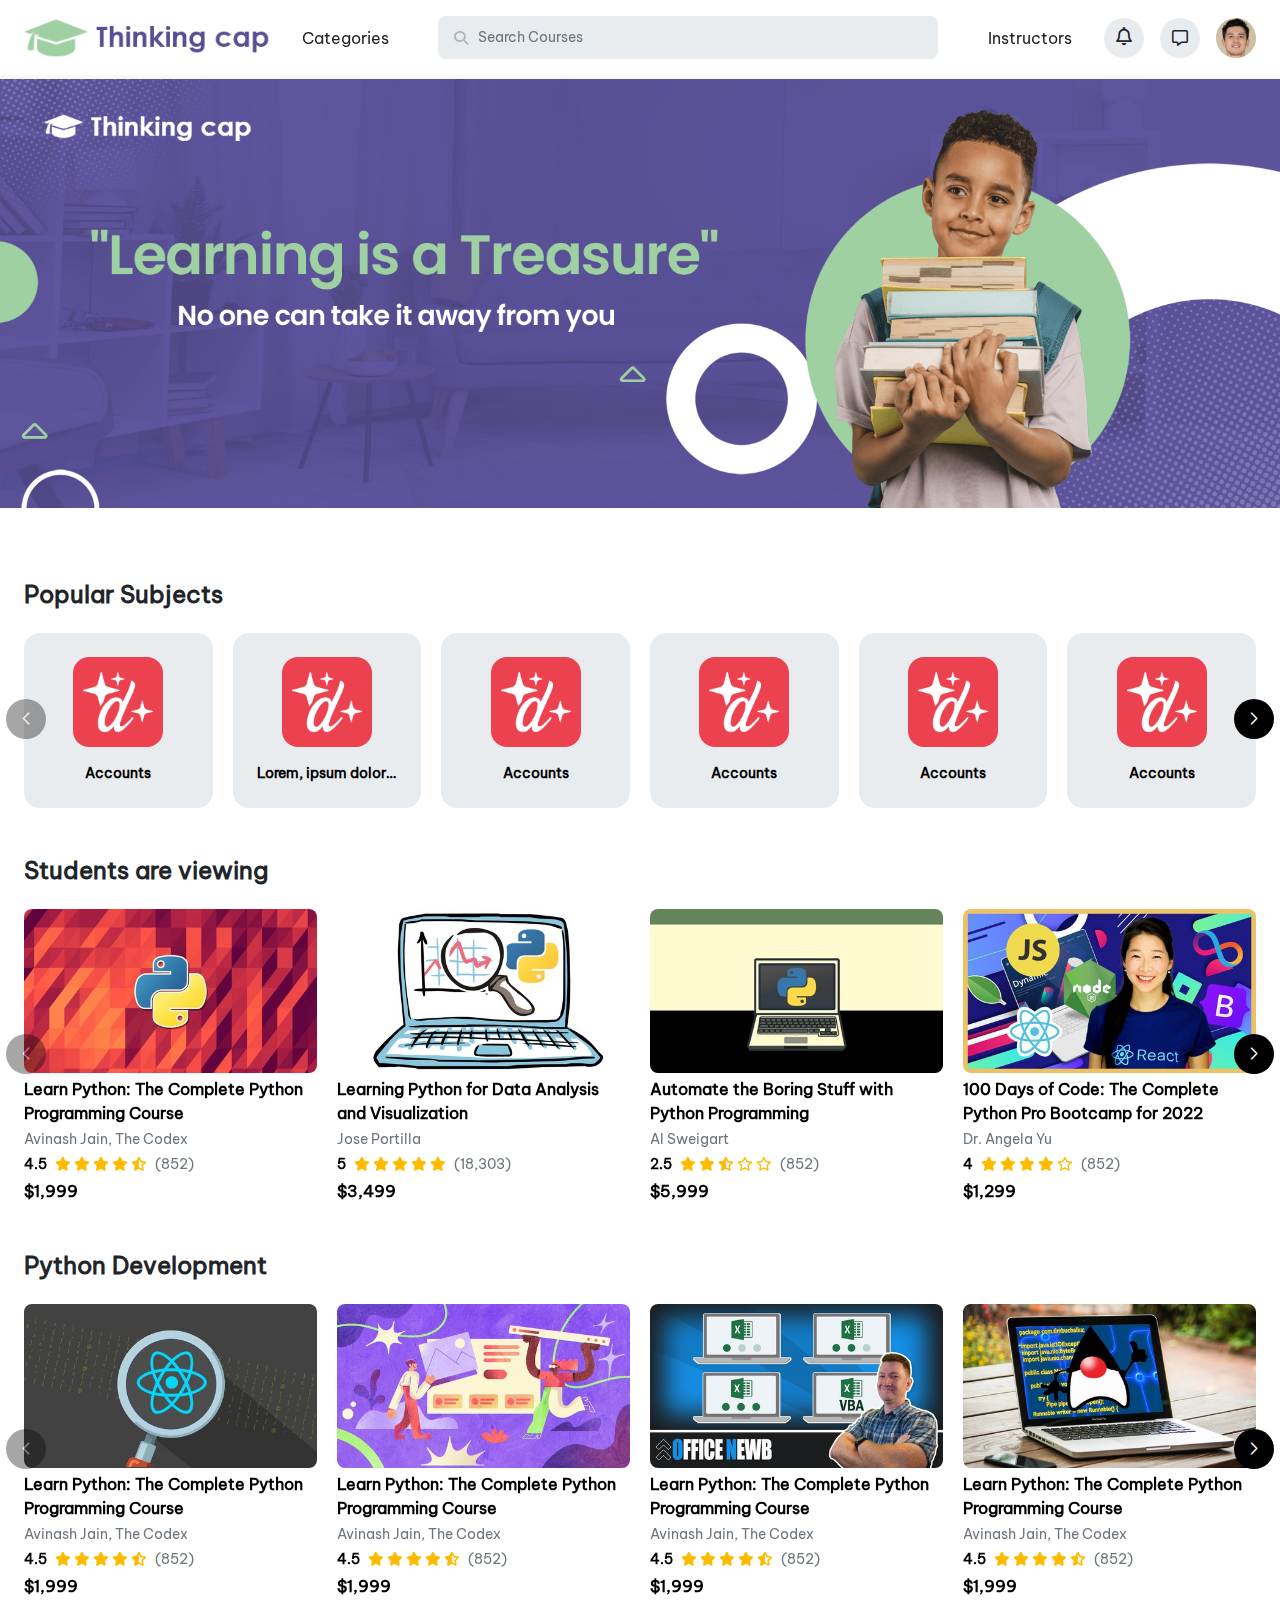
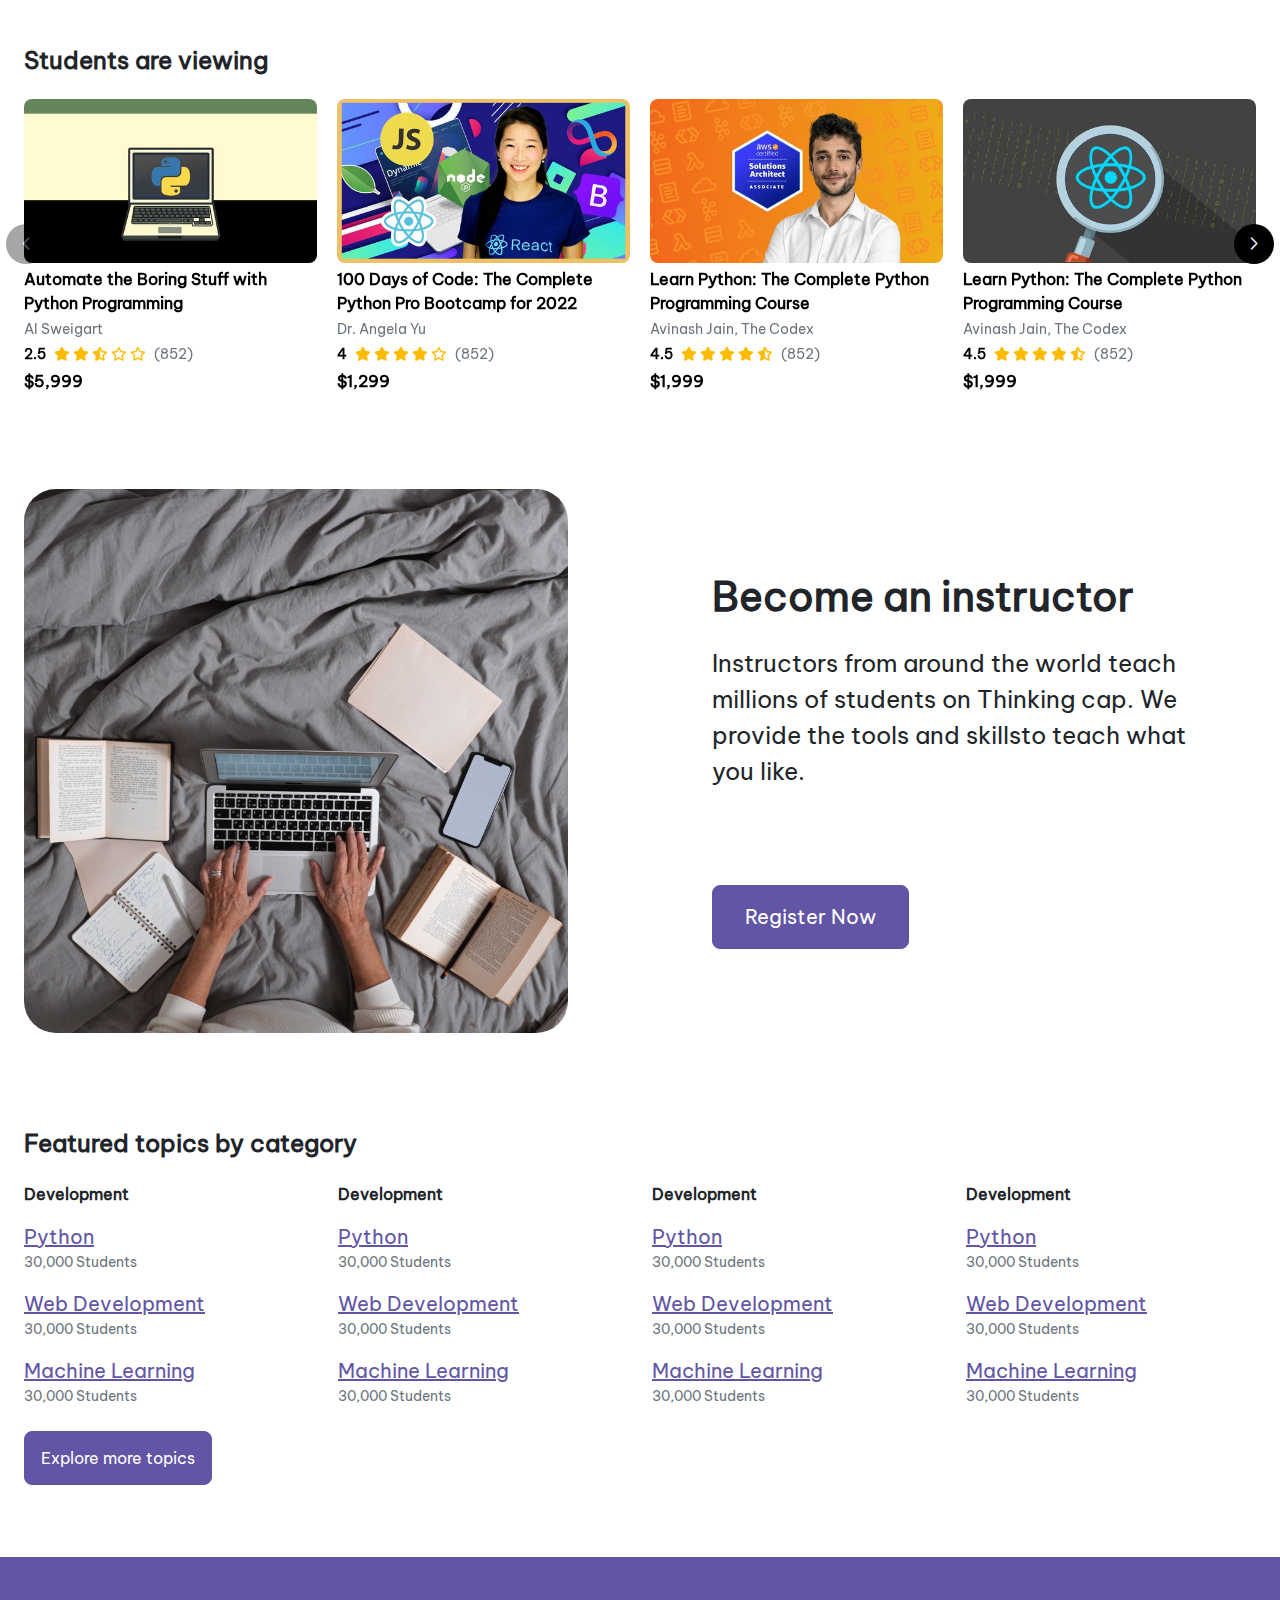
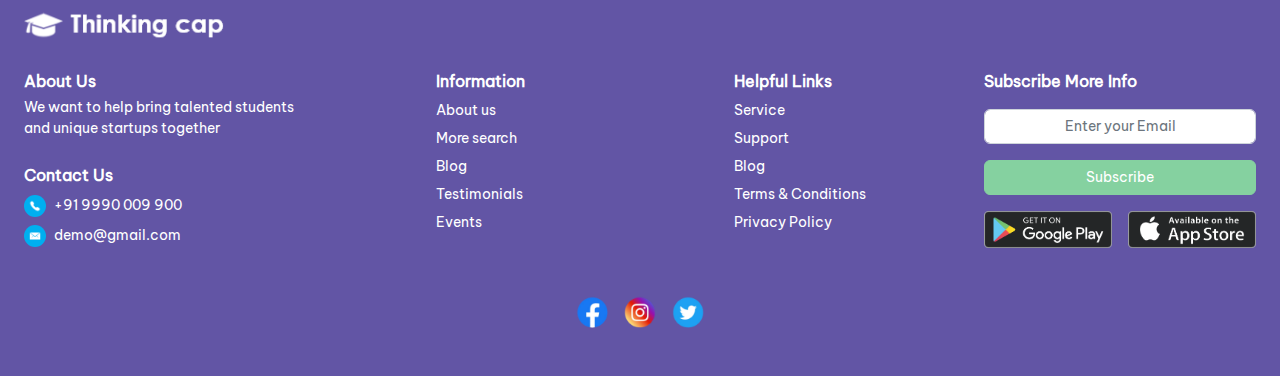
==== src/index.html @ ac42b35b "optimized dropdown menu js" ====
<!DOCTYPE html>
<html lang="en">

<head>
    <meta charset="UTF-8">
    <meta http-equiv="X-UA-Compatible" content="IE=edge">
    <meta name="viewport" content="width=device-width, initial-scale=1.0">
    <meta name="theme-color" content="#6255a5" />
    <title>Document</title>
    <link rel="stylesheet" href="./assets/styles/style.min.css">
    <link rel="stylesheet" href="https://cdnjs.cloudflare.com/ajax/libs/font-awesome/6.2.0/css/all.min.css">
</head>

<body>

    <header>
        <div class="container-fluid px-4 position-relative">
            <div class="header-nav d-flex align-items-center">
                <div class="logo-container d-flex align-items-center">
                    <button class="btn outline-0 border-0 d-block nav-icon d-lg-none" type="button"
                        data-bs-toggle="offcanvas" data-bs-target="#asidebar" aria-controls="asidebar"><i
                            class="fa fa-bars"></i>
                    </button>
                    <img src="./assets/img/icons/logo.png" class="header-logo" alt="logo">
                </div>
                <div class="nav-item dropdown category-menu d-none d-lg-block">
                    <a class="nav-link dropdown-toggle" href="#" data-bs-toggle="dropdown" data-bs-auto-close="outside"
                        data-bs-offset="0,32">Categories</a>
                    <ul class="dropdown-menu">
                        <li><a class="dropdown-item" href="#">Health & Fitness</a></li>
                        <li><a class="dropdown-item" href="#">Business</a></li>
                        <li class="dropend">
                            <a href="#" class="dropdown-item dropdown-toggle" data-bs-toggle="dropdown"
                                data-bs-auto-close="outside" data-bs-display="static">Development</a>
                            <ul class="dropdown-menu">
                                <li><a class="dropdown-item" href=""> Data Science</a></li>
                                <li><a class="dropdown-item" href=""> Mobile Development</a></li>
                                <li><a class="dropdown-item" href=""> Software Testing</a></li>
                                <li class="dropend">
                                    <a href="#" class="dropdown-item dropdown-toggle" data-bs-toggle="dropdown"
                                        data-bs-auto-close="outside" data-bs-display="static">Web Development</a>
                                    <ul class="dropdown-menu">
                                        <li><a class="dropdown-item" href=""> Javascript</a></li>
                                        <li><a class="dropdown-item" href=""> Vue</a></li>
                                        <li><a class="dropdown-item" href=""> React</a></li>
                                        <li><a class="dropdown-item" href=""> Angular</a></li>
                                    </ul>
                                </li>
                                <li><a class="dropdown-item" href="">Development Tools</a></li>
                            </ul>
                        </li>
                    </ul>
                </div>
                <div class="header-search-bar">
                    <input class="form-control form-control-lg" placeholder="Search Courses" type="text">
                    <a class="btn outline-0 border-0 cursor-pointer search-btn"> <i class="fa fa-search"></i> </a>
                    <a class="btn outline-0 border-0 cursor-pointer close-btn"> <i class="fa fa-close"></i>
                    </a>
                </div>
                <div class="header-controls d-none d-lg-flex align-items-center flex-0-auto">
                    <a href="#" class="nav-link">Instructors</a>
                    <div class="d-flex align-items-center gap-3 auth-dropdowns">
                        <div class="nav-item dropdown dropdown-menu-end d-none d-lg-block">
                            <a class="nav-link dropdown-toggle icon-circle rounded-circle p-1" href="#"
                                data-bs-toggle="dropdown" data-bs-auto-close="outside" data-bs-offset="0,24"><i
                                    class="fa-regular fa-bell" style="font-size: 1.143rem;"></i></a>
                            <ul class="dropdown-menu">
                                <li><a class="dropdown-item" href="#">Health & Fitness</a></li>
                                <li><a class="dropdown-item" href="#">Business</a></li>
                            </ul>
                        </div>
                        <div class="nav-item dropdown dropdown-menu-end d-none d-lg-block">
                            <a class="nav-link dropdown-toggle icon-circle rounded-circle p-1" href="#"
                                data-bs-toggle="dropdown" data-bs-auto-close="outside" data-bs-offset="0,24"><i
                                    class="fa-regular fa-message"></i></a>
                            <ul class="dropdown-menu">
                                <li><a class="dropdown-item" href="#">Health & Fitness</a></li>
                                <li><a class="dropdown-item" href="#">Business</a></li>
                            </ul>
                        </div>
                        <div class="nav-item dropdown dropdown-menu-end d-none d-lg-block">
                            <a class="nav-link dropdown-toggle" href="#" data-bs-toggle="dropdown"
                                data-bs-auto-close="outside" data-bs-offset="0,24">
                                <div class="author-preview flex-0-auto">
                                    <img src="./assets/img/static/sampleperson.jpg" alt="">
                                </div>
                            </a>
                            <ul class="dropdown-menu">
                                <li>
                                    <a class="dropdown-item" href="#">
                                        <div class="d-flex align-items-center gap-2">
                                            <div class="author-preview flex-0-auto">
                                                <img src="./assets/img/static/sampleperson.jpg" alt="">
                                            </div>
                                            <div>User Account</div>
                                        </div>
                                    </a>
                                </li>
                                <li><a class="dropdown-item" href="#">Logout</a></li>
                            </ul>
                        </div>
                    </div>
                </div>
            </div>
        </div>

        <aside class="asider-bar offcanvas offcanvas-start" tabindex="-1" id="asidebar">
            <div class="offcanvas-header">
                <button type="button" class="cls-btn outline-0 border-0" data-bs-dismiss="offcanvas"
                    data-bs-target="#asidebar" aria-label="Close"><i class="fa fa-close"></i></button>
            </div>
            <div class="offcanvas-body">
                <div class="auth-section">
                    <a class="d-block" href="">Login</a>
                    <a class="d-block" href="">Signup</a>
                </div>
                <hr>
                <a href="#">Instructors</a>
                <hr>
                <div class="mb-2">Categories</div>
                <div class="page-header">
                    <nav>
                        <div class="menu-wrapper is-visible">
                            <div class="list-wrapper">
                                <ul class="menu level-1">
                                    <li>
                                        <a href="" class="nested">Web Development</a>
                                        <ul class="sub-menu level-2">
                                            <li>
                                                <a href="" class="nested">Javascript</a>
                                                <ul class="sub-menu level-3">
                                                    <li> <a href="">React</a> </li>
                                                    <li> <a href="">Vue</a> </li>
                                                    <li> <a href="">Angular</a> </li>
                                                </ul>
                                            </li>
                                            <li>
                                                <a href="">Course Materials</a>
                                            </li>
                                        </ul>
                                    </li>
                                    <li>
                                        <a href="" class="nested">Mobile Development</a>
                                        <ul class="sub-menu level-2">
                                            <li>
                                                <a href="">Unity</a>
                                            </li>
                                            <li>
                                                <a href="">3D Game Development</a>
                                            </li>
                                        </ul>
                                    </li>
                                    <li>
                                        <a href="">IT Certifications</a>
                                    </li>
                                    <li>
                                        <a href="">Lorem ipsum dolor sit amet consectetur adipisicing elit. Libero vel
                                            sequi nobis atque, laudantium perspiciatis!</a>
                                    </li>
                                </ul>
                            </div>
                            <div class="list-wrapper">
                                <button type="button" class="back-one-level mb-2 ps-0">
                                    <i class="fa fa-arrow-left f-12"></i>
                                    <span class="text-start small text-truncate" />
                                </button>
                                <div class="sub-menu-wrapper"></div>
                            </div>
                            <div class="list-wrapper">
                                <button type="button" class="back-one-level mb-2 ps-0">
                                    <i class="fa fa-arrow-left f-12"></i>
                                    <span class="text-start small text-truncate" />
                                </button>
                                <div class="sub-menu-wrapper"></div>
                            </div>
                        </div>
                    </nav>
                </div>
            </div>
        </aside>
    </header>

    <main>
        <div class="home-page">
            <img src="./assets/img/static/homebanner.png" class="w-100" alt="">
            <div class="container-xxl px-4">

                <section class="slides-section mt-5 py-4">
                    <h4 class="fw-bold mb-4">Popular Subjects</h4>
                    <div class="card-type-slider position-relative">
                        <div class="swiper" id="popular-subjects">
                            <div class="swiper-wrapper">
                                <div class="swiper-slide">
                                    <a href="#" class="text-decoration-none">
                                        <div class="rounded-4 p-4 cards-bg-light">
                                            <img src="./assets/img/static/categorytemplate.png" class="rounded-4"
                                                alt="">
                                            <div class="fw-bold text-truncate">Accounts</div>
                                        </div>
                                    </a>
                                </div>
                                <div class="swiper-slide">
                                    <a href="#" class="text-decoration-none">
                                        <div class="rounded-4 p-4 cards-bg-light">
                                            <img src="./assets/img/static/categorytemplate.png" class="rounded-4"
                                                alt="">
                                            <div class="fw-bold text-truncate text-center w-100">Lorem, ipsum dolor
                                                sit
                                                amet consectetur adipisicing elit. Earum, doloribus?
                                                Accounts </div>
                                        </div>
                                    </a>
                                </div>
                                <div class="swiper-slide">
                                    <a href="#" class="text-decoration-none">
                                        <div class="rounded-4 p-4 cards-bg-light">
                                            <img src="./assets/img/static/categorytemplate.png" class="rounded-4"
                                                alt="">
                                            <div class="fw-bold text-truncate">Accounts</div>
                                        </div>
                                    </a>
                                </div>
                                <div class="swiper-slide">
                                    <a href="#" class="text-decoration-none">
                                        <div class="rounded-4 p-4 cards-bg-light">
                                            <img src="./assets/img/static/categorytemplate.png" class="rounded-4"
                                                alt="">
                                            <div class="fw-bold text-truncate">Accounts</div>
                                        </div>
                                    </a>
                                </div>
                                <div class="swiper-slide">
                                    <a href="#" class="text-decoration-none">
                                        <div class="rounded-4 p-4 cards-bg-light">
                                            <img src="./assets/img/static/categorytemplate.png" class="rounded-4"
                                                alt="">
                                            <div class="fw-bold text-truncate">Accounts</div>
                                        </div>
                                    </a>
                                </div>
                                <div class="swiper-slide">
                                    <a href="#" class="text-decoration-none">
                                        <div class="rounded-4 p-4 cards-bg-light">
                                            <img src="./assets/img/static/categorytemplate.png" class="rounded-4"
                                                alt="">
                                            <div class="fw-bold text-truncate">Accounts</div>
                                        </div>
                                    </a>
                                </div>
                                <div class="swiper-slide">
                                    <a href="#" class="text-decoration-none">
                                        <div class="rounded-4 p-4 cards-bg-light">
                                            <img src="./assets/img/static/categorytemplate.png" class="rounded-4"
                                                alt="">
                                            <div class="fw-bold text-truncate">Accounts</div>
                                        </div>
                                    </a>
                                </div>
                                <div class="swiper-slide">
                                    <a href="#" class="text-decoration-none">
                                        <div class="rounded-4 p-4 cards-bg-light">
                                            <img src="./assets/img/static/categorytemplate.png" class="rounded-4"
                                                alt="">
                                            <div class="fw-bold text-truncate">Accounts</div>
                                        </div>
                                    </a>
                                </div>
                                <div class="swiper-slide">
                                    <a href="#" class="text-decoration-none">
                                        <div class="rounded-4 p-4 cards-bg-light">
                                            <img src="./assets/img/static/categorytemplate.png" class="rounded-4"
                                                alt="">
                                            <div class="fw-bold text-truncate">Accounts</div>
                                        </div>
                                    </a>
                                </div>
                            </div>
                        </div>
                        <div class="slide-right slide-top-next"></div>
                        <div class="slide-left slide-top-prev"></div>
                    </div>
                </section>

                <section class="slides-section py-4">
                    <h4 class="fw-bold mb-4">Students are viewing</h4>
                    <div class="course-type-slider position-relative">
                        <div class="swiper" id="courses-collection-1">
                            <div class="swiper-wrapper">
                                <div class="swiper-slide">
                                    <a href="#" class="text-decoration-none">
                                        <div class="course-card d-grid gap-1">
                                            <div class="img-container rounded-3">
                                                <img src="./assets/img/static/course-img1.jpg" />
                                            </div>
                                            <div class="description-block d-grid gap-1">
                                                <div class="fw-bold">Learn Python: The Complete Python
                                                    Programming Course</div>
                                                <div class="small text-muted text-truncate">Avinash Jain, The Codex
                                                </div>
                                                <div class="course-rating small d-flex gap-2">
                                                    <span class="fw-bold">4.5</span>
                                                    <span class="star-rating_r">
                                                        <i class="fas fa-star"></i>
                                                        <i class="fas fa-star"></i>
                                                        <i class="fas fa-star"></i>
                                                        <i class="fas fa-star"></i>
                                                        <i class="fa-solid fa-star-half-stroke"></i>
                                                    </span>
                                                    <span class="text-muted">(852)</span>
                                                </div>
                                                <div class="fw-bold">$1,999</div>
                                            </div>
                                        </div>
                                    </a>
                                </div>
                                <div class="swiper-slide">
                                    <a href="#" class="text-decoration-none">
                                        <div class="course-card d-grid gap-1">
                                            <div class="img-container rounded-3">
                                                <img src="./assets/img/static/course-img2.jpg" />
                                            </div>
                                            <div class="description-block d-grid gap-1">
                                                <div class="fw-bold">Learning Python for Data Analysis and Visualization
                                                </div>
                                                <div class="small text-muted text-truncate">Jose Portilla</div>
                                                <div class="course-rating small d-flex gap-2">
                                                    <span class="fw-bold">5</span>
                                                    <span class="star-rating_r">
                                                        <i class="fas fa-star"></i>
                                                        <i class="fas fa-star"></i>
                                                        <i class="fas fa-star"></i>
                                                        <i class="fas fa-star"></i>
                                                        <i class="fas fa-star"></i>
                                                    </span>
                                                    <span class="text-muted">(18,303)</span>
                                                </div>
                                                <div class="fw-bold">$3,499</div>
                                            </div>
                                        </div>
                                    </a>
                                </div>
                                <div class="swiper-slide">
                                    <a href="#" class="text-decoration-none">
                                        <div class="course-card d-grid gap-1">
                                            <div class="img-container rounded-3">
                                                <img src="./assets/img/static/course-img3.jpg" />
                                            </div>
                                            <div class="description-block d-grid gap-1">
                                                <div class="fw-bold">Automate the Boring Stuff with Python Programming
                                                </div>
                                                <div class="small text-muted text-truncate">Al Sweigart
                                                </div>
                                                <div class="course-rating small d-flex gap-2">
                                                    <span class="fw-bold">2.5</span>
                                                    <span class="star-rating_r">
                                                        <i class="fas fa-star"></i>
                                                        <i class="fas fa-star"></i>
                                                        <i class="fa-solid fa-star-half-stroke"></i>
                                                        <i class="fa-regular fa-star"></i>
                                                        <i class="fa-regular fa-star"></i>
                                                    </span>
                                                    <span class="text-muted">(852)</span>
                                                </div>
                                                <div class="fw-bold">$5,999</div>
                                            </div>
                                        </div>
                                    </a>
                                </div>
                                <div class="swiper-slide">
                                    <a href="#" class="text-decoration-none">
                                        <div class="course-card d-grid gap-1">
                                            <div class="img-container rounded-3">
                                                <img src="./assets/img/static/course-img4.jpg" />
                                            </div>
                                            <div class="description-block d-grid gap-1">
                                                <div class="fw-bold">100 Days of Code: The Complete Python Pro Bootcamp
                                                    for 2022</div>
                                                <div class="small text-muted text-truncate">Dr. Angela Yu
                                                </div>
                                                <div class="course-rating small d-flex gap-2">
                                                    <span class="fw-bold">4</span>
                                                    <span class="star-rating_r">
                                                        <i class="fas fa-star"></i>
                                                        <i class="fas fa-star"></i>
                                                        <i class="fas fa-star"></i>
                                                        <i class="fas fa-star"></i>
                                                        <i class="fa-regular fa-star"></i>
                                                    </span>
                                                    <span class="text-muted">(852)</span>
                                                </div>
                                                <div class="fw-bold">$1,299</div>
                                            </div>
                                        </div>
                                    </a>
                                </div>
                                <div class="swiper-slide">
                                    <a href="#" class="text-decoration-none">
                                        <div class="course-card d-grid gap-1">
                                            <div class="img-container rounded-3">
                                                <img src="./assets/img/static/course-img5.jpg" />
                                            </div>
                                            <div class="description-block d-grid gap-1">
                                                <div class="fw-bold">Learn Python: The Complete Python
                                                    Programming Course</div>
                                                <div class="small text-muted text-truncate">Avinash Jain, The Codex
                                                </div>
                                                <div class="course-rating small d-flex gap-2">
                                                    <span class="fw-bold">4.5</span>
                                                    <span class="star-rating_r">
                                                        <i class="fas fa-star"></i>
                                                        <i class="fas fa-star"></i>
                                                        <i class="fas fa-star"></i>
                                                        <i class="fas fa-star"></i>
                                                        <i class="fa-solid fa-star-half-stroke"></i>
                                                    </span>
                                                    <span class="text-muted">(852)</span>
                                                </div>
                                                <div class="fw-bold">$1,999</div>
                                            </div>
                                        </div>
                                    </a>
                                </div>
                                <div class="swiper-slide">
                                    <a href="#" class="text-decoration-none">
                                        <div class="course-card d-grid gap-1">
                                            <div class="img-container rounded-3">
                                                <img src="./assets/img/static/course-img6.jpg" />
                                            </div>
                                            <div class="description-block d-grid gap-1">
                                                <div class="fw-bold">Learn Python: The Complete Python
                                                    Programming Course</div>
                                                <div class="small text-muted text-truncate">Avinash Jain, The Codex
                                                </div>
                                                <div class="course-rating small d-flex gap-2">
                                                    <span class="fw-bold">4.5</span>
                                                    <span class="star-rating_r">
                                                        <i class="fas fa-star"></i>
                                                        <i class="fas fa-star"></i>
                                                        <i class="fas fa-star"></i>
                                                        <i class="fas fa-star"></i>
                                                        <i class="fa-solid fa-star-half-stroke"></i>
                                                    </span>
                                                    <span class="text-muted">(852)</span>
                                                </div>
                                                <div class="fw-bold">$1,999</div>
                                            </div>
                                        </div>
                                    </a>
                                </div>
                                <div class="swiper-slide">
                                    <a href="#" class="text-decoration-none">
                                        <div class="course-card d-grid gap-1">
                                            <div class="img-container rounded-3">
                                                <img src="./assets/img/static/course-img7.jpg" />
                                            </div>
                                            <div class="description-block d-grid gap-1">
                                                <div class="fw-bold">Learn Python: The Complete Python
                                                    Programming Course</div>
                                                <div class="small text-muted text-truncate">Avinash Jain, The Codex
                                                </div>
                                                <div class="course-rating small d-flex gap-2">
                                                    <span class="fw-bold">4.5</span>
                                                    <span class="star-rating_r">
                                                        <i class="fas fa-star"></i>
                                                        <i class="fas fa-star"></i>
                                                        <i class="fas fa-star"></i>
                                                        <i class="fas fa-star"></i>
                                                        <i class="fa-solid fa-star-half-stroke"></i>
                                                    </span>
                                                    <span class="text-muted">(852)</span>
                                                </div>
                                                <div class="fw-bold">$1,999</div>
                                            </div>
                                        </div>
                                    </a>
                                </div>
                                <div class="swiper-slide">
                                    <a href="#" class="text-decoration-none">
                                        <div class="course-card d-grid gap-1">
                                            <div class="img-container rounded-3">
                                                <img src="./assets/img/static/course-img8.jpg" />
                                            </div>
                                            <div class="description-block d-grid gap-1">
                                                <div class="fw-bold">Learn Python: The Complete Python
                                                    Programming Course</div>
                                                <div class="small text-muted text-truncate">Avinash Jain, The Codex
                                                </div>
                                                <div class="course-rating small d-flex gap-2">
                                                    <span class="fw-bold">4.5</span>
                                                    <span class="star-rating_r">
                                                        <i class="fas fa-star"></i>
                                                        <i class="fas fa-star"></i>
                                                        <i class="fas fa-star"></i>
                                                        <i class="fas fa-star"></i>
                                                        <i class="fa-solid fa-star-half-stroke"></i>
                                                    </span>
                                                    <span class="text-muted">(852)</span>
                                                </div>
                                                <div class="fw-bold">$1,999</div>
                                            </div>
                                        </div>
                                    </a>
                                </div>
                                <div class="swiper-slide">
                                    <a href="#" class="text-decoration-none">
                                        <div class="course-card d-grid gap-1">
                                            <div class="img-container rounded-3">
                                                <img src="./assets/img/static/course-img9.jpg" />
                                            </div>
                                            <div class="description-block d-grid gap-1">
                                                <div class="fw-bold">Learn Python: The Complete Python
                                                    Programming Course</div>
                                                <div class="small text-muted text-truncate">Avinash Jain, The Codex
                                                </div>
                                                <div class="course-rating small d-flex gap-2">
                                                    <span class="fw-bold">4.5</span>
                                                    <span class="star-rating_r">
                                                        <i class="fas fa-star"></i>
                                                        <i class="fas fa-star"></i>
                                                        <i class="fas fa-star"></i>
                                                        <i class="fas fa-star"></i>
                                                        <i class="fa-solid fa-star-half-stroke"></i>
                                                    </span>
                                                    <span class="text-muted">(852)</span>
                                                </div>
                                                <div class="fw-bold">$1,999</div>
                                            </div>
                                        </div>
                                    </a>
                                </div>
                            </div>
                        </div>
                        <div class="slide-right course-slide-control-next-1"></div>
                        <div class="slide-left course-slide-control-prev-1"></div>
                    </div>
                </section>

                <section class="slides-section py-4">
                    <h4 class="fw-bold mb-4">Python Development</h4>
                    <div class="course-type-slider position-relative">
                        <div class="swiper" id="courses-collection-2">
                            <div class="swiper-wrapper">
                                <div class="swiper-slide">
                                    <a href="#" class="text-decoration-none">
                                        <div class="course-card d-grid gap-1">
                                            <div class="img-container rounded-3">
                                                <img src="./assets/img/static/course-img6.jpg" />
                                            </div>
                                            <div class="description-block d-grid gap-1">
                                                <div class="fw-bold">Learn Python: The Complete Python
                                                    Programming Course</div>
                                                <div class="small text-muted text-truncate">Avinash Jain, The Codex
                                                </div>
                                                <div class="course-rating small d-flex gap-2">
                                                    <span class="fw-bold">4.5</span>
                                                    <span class="star-rating_r">
                                                        <i class="fas fa-star"></i>
                                                        <i class="fas fa-star"></i>
                                                        <i class="fas fa-star"></i>
                                                        <i class="fas fa-star"></i>
                                                        <i class="fa-solid fa-star-half-stroke"></i>
                                                    </span>
                                                    <span class="text-muted">(852)</span>
                                                </div>
                                                <div class="fw-bold">$1,999</div>
                                            </div>
                                        </div>
                                    </a>
                                </div>
                                <div class="swiper-slide">
                                    <a href="#" class="text-decoration-none">
                                        <div class="course-card d-grid gap-1">
                                            <div class="img-container rounded-3">
                                                <img src="./assets/img/static/course-img7.jpg" />
                                            </div>
                                            <div class="description-block d-grid gap-1">
                                                <div class="fw-bold">Learn Python: The Complete Python
                                                    Programming Course</div>
                                                <div class="small text-muted text-truncate">Avinash Jain, The Codex
                                                </div>
                                                <div class="course-rating small d-flex gap-2">
                                                    <span class="fw-bold">4.5</span>
                                                    <span class="star-rating_r">
                                                        <i class="fas fa-star"></i>
                                                        <i class="fas fa-star"></i>
                                                        <i class="fas fa-star"></i>
                                                        <i class="fas fa-star"></i>
                                                        <i class="fa-solid fa-star-half-stroke"></i>
                                                    </span>
                                                    <span class="text-muted">(852)</span>
                                                </div>
                                                <div class="fw-bold">$1,999</div>
                                            </div>
                                        </div>
                                    </a>
                                </div>
                                <div class="swiper-slide">
                                    <a href="#" class="text-decoration-none">
                                        <div class="course-card d-grid gap-1">
                                            <div class="img-container rounded-3">
                                                <img src="./assets/img/static/course-img8.jpg" />
                                            </div>
                                            <div class="description-block d-grid gap-1">
                                                <div class="fw-bold">Learn Python: The Complete Python
                                                    Programming Course</div>
                                                <div class="small text-muted text-truncate">Avinash Jain, The Codex
                                                </div>
                                                <div class="course-rating small d-flex gap-2">
                                                    <span class="fw-bold">4.5</span>
                                                    <span class="star-rating_r">
                                                        <i class="fas fa-star"></i>
                                                        <i class="fas fa-star"></i>
                                                        <i class="fas fa-star"></i>
                                                        <i class="fas fa-star"></i>
                                                        <i class="fa-solid fa-star-half-stroke"></i>
                                                    </span>
                                                    <span class="text-muted">(852)</span>
                                                </div>
                                                <div class="fw-bold">$1,999</div>
                                            </div>
                                        </div>
                                    </a>
                                </div>
                                <div class="swiper-slide">
                                    <a href="#" class="text-decoration-none">
                                        <div class="course-card d-grid gap-1">
                                            <div class="img-container rounded-3">
                                                <img src="./assets/img/static/course-img9.jpg" />
                                            </div>
                                            <div class="description-block d-grid gap-1">
                                                <div class="fw-bold">Learn Python: The Complete Python
                                                    Programming Course</div>
                                                <div class="small text-muted text-truncate">Avinash Jain, The Codex
                                                </div>
                                                <div class="course-rating small d-flex gap-2">
                                                    <span class="fw-bold">4.5</span>
                                                    <span class="star-rating_r">
                                                        <i class="fas fa-star"></i>
                                                        <i class="fas fa-star"></i>
                                                        <i class="fas fa-star"></i>
                                                        <i class="fas fa-star"></i>
                                                        <i class="fa-solid fa-star-half-stroke"></i>
                                                    </span>
                                                    <span class="text-muted">(852)</span>
                                                </div>
                                                <div class="fw-bold">$1,999</div>
                                            </div>
                                        </div>
                                    </a>
                                </div>
                                <div class="swiper-slide">
                                    <a href="#" class="text-decoration-none">
                                        <div class="course-card d-grid gap-1">
                                            <div class="img-container rounded-3">
                                                <img src="./assets/img/static/course-img1.jpg" />
                                            </div>
                                            <div class="description-block d-grid gap-1">
                                                <div class="fw-bold">Learn Python: The Complete Python
                                                    Programming Course</div>
                                                <div class="small text-muted text-truncate">Avinash Jain, The Codex
                                                </div>
                                                <div class="course-rating small d-flex gap-2">
                                                    <span class="fw-bold">4.5</span>
                                                    <span class="star-rating_r">
                                                        <i class="fas fa-star"></i>
                                                        <i class="fas fa-star"></i>
                                                        <i class="fas fa-star"></i>
                                                        <i class="fas fa-star"></i>
                                                        <i class="fa-solid fa-star-half-stroke"></i>
                                                    </span>
                                                    <span class="text-muted">(852)</span>
                                                </div>
                                                <div class="fw-bold">$1,999</div>
                                            </div>
                                        </div>
                                    </a>
                                </div>
                                <div class="swiper-slide">
                                    <a href="#" class="text-decoration-none">
                                        <div class="course-card d-grid gap-1">
                                            <div class="img-container rounded-3">
                                                <img src="./assets/img/static/course-img2.jpg" />
                                            </div>
                                            <div class="description-block d-grid gap-1">
                                                <div class="fw-bold">Learning Python for Data Analysis and Visualization
                                                </div>
                                                <div class="small text-muted text-truncate">Jose Portilla</div>
                                                <div class="course-rating small d-flex gap-2">
                                                    <span class="fw-bold">5</span>
                                                    <span class="star-rating_r">
                                                        <i class="fas fa-star"></i>
                                                        <i class="fas fa-star"></i>
                                                        <i class="fas fa-star"></i>
                                                        <i class="fas fa-star"></i>
                                                        <i class="fas fa-star"></i>
                                                    </span>
                                                    <span class="text-muted">(18,303)</span>
                                                </div>
                                                <div class="fw-bold">$3,499</div>
                                            </div>
                                        </div>
                                    </a>
                                </div>
                            </div>
                        </div>
                        <div class="slide-right course-slide-control-next-2"></div>
                        <div class="slide-left course-slide-control-prev-2"></div>
                    </div>
                </section>

                <section class="slides-section py-4">
                    <h4 class="fw-bold mb-4">Students are viewing</h4>
                    <div class="course-type-slider position-relative">
                        <div class="swiper" id="courses-collection-3">
                            <div class="swiper-wrapper">
                                <div class="swiper-slide">
                                    <a href="#" class="text-decoration-none">
                                        <div class="course-card d-grid gap-1">
                                            <div class="img-container rounded-3">
                                                <img src="./assets/img/static/course-img3.jpg" />
                                            </div>
                                            <div class="description-block d-grid gap-1">
                                                <div class="fw-bold">Automate the Boring Stuff with Python Programming
                                                </div>
                                                <div class="small text-muted text-truncate">Al Sweigart
                                                </div>
                                                <div class="course-rating small d-flex gap-2">
                                                    <span class="fw-bold">2.5</span>
                                                    <span class="star-rating_r">
                                                        <i class="fas fa-star"></i>
                                                        <i class="fas fa-star"></i>
                                                        <i class="fa-solid fa-star-half-stroke"></i>
                                                        <i class="fa-regular fa-star"></i>
                                                        <i class="fa-regular fa-star"></i>
                                                    </span>
                                                    <span class="text-muted">(852)</span>
                                                </div>
                                                <div class="fw-bold">$5,999</div>
                                            </div>
                                        </div>
                                    </a>
                                </div>
                                <div class="swiper-slide">
                                    <a href="#" class="text-decoration-none">
                                        <div class="course-card d-grid gap-1">
                                            <div class="img-container rounded-3">
                                                <img src="./assets/img/static/course-img4.jpg" />
                                            </div>
                                            <div class="description-block d-grid gap-1">
                                                <div class="fw-bold">100 Days of Code: The Complete Python Pro Bootcamp
                                                    for 2022</div>
                                                <div class="small text-muted text-truncate">Dr. Angela Yu
                                                </div>
                                                <div class="course-rating small d-flex gap-2">
                                                    <span class="fw-bold">4</span>
                                                    <span class="star-rating_r">
                                                        <i class="fas fa-star"></i>
                                                        <i class="fas fa-star"></i>
                                                        <i class="fas fa-star"></i>
                                                        <i class="fas fa-star"></i>
                                                        <i class="fa-regular fa-star"></i>
                                                    </span>
                                                    <span class="text-muted">(852)</span>
                                                </div>
                                                <div class="fw-bold">$1,299</div>
                                            </div>
                                        </div>
                                    </a>
                                </div>
                                <div class="swiper-slide">
                                    <a href="#" class="text-decoration-none">
                                        <div class="course-card d-grid gap-1">
                                            <div class="img-container rounded-3">
                                                <img src="./assets/img/static/course-img5.jpg" />
                                            </div>
                                            <div class="description-block d-grid gap-1">
                                                <div class="fw-bold">Learn Python: The Complete Python
                                                    Programming Course</div>
                                                <div class="small text-muted text-truncate">Avinash Jain, The Codex
                                                </div>
                                                <div class="course-rating small d-flex gap-2">
                                                    <span class="fw-bold">4.5</span>
                                                    <span class="star-rating_r">
                                                        <i class="fas fa-star"></i>
                                                        <i class="fas fa-star"></i>
                                                        <i class="fas fa-star"></i>
                                                        <i class="fas fa-star"></i>
                                                        <i class="fa-solid fa-star-half-stroke"></i>
                                                    </span>
                                                    <span class="text-muted">(852)</span>
                                                </div>
                                                <div class="fw-bold">$1,999</div>
                                            </div>
                                        </div>
                                    </a>
                                </div>
                                <div class="swiper-slide">
                                    <a href="#" class="text-decoration-none">
                                        <div class="course-card d-grid gap-1">
                                            <div class="img-container rounded-3">
                                                <img src="./assets/img/static/course-img6.jpg" />
                                            </div>
                                            <div class="description-block d-grid gap-1">
                                                <div class="fw-bold">Learn Python: The Complete Python
                                                    Programming Course</div>
                                                <div class="small text-muted text-truncate">Avinash Jain, The Codex
                                                </div>
                                                <div class="course-rating small d-flex gap-2">
                                                    <span class="fw-bold">4.5</span>
                                                    <span class="star-rating_r">
                                                        <i class="fas fa-star"></i>
                                                        <i class="fas fa-star"></i>
                                                        <i class="fas fa-star"></i>
                                                        <i class="fas fa-star"></i>
                                                        <i class="fa-solid fa-star-half-stroke"></i>
                                                    </span>
                                                    <span class="text-muted">(852)</span>
                                                </div>
                                                <div class="fw-bold">$1,999</div>
                                            </div>
                                        </div>
                                    </a>
                                </div>
                                <div class="swiper-slide">
                                    <a href="#" class="text-decoration-none">
                                        <div class="course-card d-grid gap-1">
                                            <div class="img-container rounded-3">
                                                <img src="./assets/img/static/course-img7.jpg" />
                                            </div>
                                            <div class="description-block d-grid gap-1">
                                                <div class="fw-bold">Learn Python: The Complete Python
                                                    Programming Course</div>
                                                <div class="small text-muted text-truncate">Avinash Jain, The Codex
                                                </div>
                                                <div class="course-rating small d-flex gap-2">
                                                    <span class="fw-bold">4.5</span>
                                                    <span class="star-rating_r">
                                                        <i class="fas fa-star"></i>
                                                        <i class="fas fa-star"></i>
                                                        <i class="fas fa-star"></i>
                                                        <i class="fas fa-star"></i>
                                                        <i class="fa-solid fa-star-half-stroke"></i>
                                                    </span>
                                                    <span class="text-muted">(852)</span>
                                                </div>
                                                <div class="fw-bold">$1,999</div>
                                            </div>
                                        </div>
                                    </a>
                                </div>
                                <div class="swiper-slide">
                                    <a href="#" class="text-decoration-none">
                                        <div class="course-card d-grid gap-1">
                                            <div class="img-container rounded-3">
                                                <img src="./assets/img/static/course-img8.jpg" />
                                            </div>
                                            <div class="description-block d-grid gap-1">
                                                <div class="fw-bold">Learn Python: The Complete Python
                                                    Programming Course</div>
                                                <div class="small text-muted text-truncate">Avinash Jain, The Codex
                                                </div>
                                                <div class="course-rating small d-flex gap-2">
                                                    <span class="fw-bold">4.5</span>
                                                    <span class="star-rating_r">
                                                        <i class="fas fa-star"></i>
                                                        <i class="fas fa-star"></i>
                                                        <i class="fas fa-star"></i>
                                                        <i class="fas fa-star"></i>
                                                        <i class="fa-solid fa-star-half-stroke"></i>
                                                    </span>
                                                    <span class="text-muted">(852)</span>
                                                </div>
                                                <div class="fw-bold">$1,999</div>
                                            </div>
                                        </div>
                                    </a>
                                </div>
                                <div class="swiper-slide">
                                    <a href="#" class="text-decoration-none">
                                        <div class="course-card d-grid gap-1">
                                            <div class="img-container rounded-3">
                                                <img src="./assets/img/static/course-img9.jpg" />
                                            </div>
                                            <div class="description-block d-grid gap-1">
                                                <div class="fw-bold">Learn Python: The Complete Python
                                                    Programming Course</div>
                                                <div class="small text-muted text-truncate">Avinash Jain, The Codex
                                                </div>
                                                <div class="course-rating small d-flex gap-2">
                                                    <span class="fw-bold">4.5</span>
                                                    <span class="star-rating_r">
                                                        <i class="fas fa-star"></i>
                                                        <i class="fas fa-star"></i>
                                                        <i class="fas fa-star"></i>
                                                        <i class="fas fa-star"></i>
                                                        <i class="fa-solid fa-star-half-stroke"></i>
                                                    </span>
                                                    <span class="text-muted">(852)</span>
                                                </div>
                                                <div class="fw-bold">$1,999</div>
                                            </div>
                                        </div>
                                    </a>
                                </div>
                            </div>
                        </div>
                        <div class="slide-right course-slide-control-next-3"></div>
                        <div class="slide-left course-slide-control-prev-3"></div>
                    </div>
                </section>

                <section class="become-instructor-block my-lg-5 py-0 py-lg-4">
                    <div class="row g-5">
                        <div class="col-lg-6">
                            <div class="pe-xl-5">
                                <img src="./assets/img/static/instructor.jpg" class="d-none d-lg-block rounded-5 w-100"
                                    alt="">
                            </div>
                        </div>
                        <div class="col-lg-6 align-self-center">
                            <div class="px-xl-5">
                                <h1 class="fw-bold mb-4">Become an instructor</h1>
                                <p class="fs-4">Instructors from around the world teach millions of students on Thinking
                                    cap. We provide
                                    the tools and skillsto teach what you like.</p>

                                <div class="d-lg-none py-3">
                                    <img src="./assets/img/static/instructor.jpg" class="rounded-5 w-100"
                                        alt="instructor-img">
                                </div>
                                <div class="mt-4 mt-lg-5 pt-xl-5 text-center text-lg-start">
                                    <button type="button" class="btn btn-primary rounded-3"
                                        style="--bs-btn-padding-y: 1rem; --bs-btn-padding-x: 2rem; --bs-btn-font-size: 1.25rem;">Register
                                        Now</button>
                                </div>
                            </div>
                        </div>
                    </div>
                </section>

                <section class="featured-categories-block my-5 py-4">
                    <h4 class="fw-bold mb-4">Featured topics by category</h4>
                    <div class="row gy-4">
                        <div class="col-sm-6 col-lg-3">
                            <div class="d-grid gap-3">
                                <div class="fw-bold">Development</div>
                                <div class="course-list">
                                    <a href="#" class="fs-5">Python</a>
                                    <p class="mb-0 small text-muted">30,000 Students</p>
                                </div>
                                <div class="course-list">
                                    <a href="#" class="fs-5">Web Development</a>
                                    <p class="mb-0 small text-muted">30,000 Students</p>
                                </div>
                                <div class="course-list">
                                    <a href="#" class="fs-5">Machine Learning</a>
                                    <p class="mb-0 small text-muted">30,000 Students</p>
                                </div>
                            </div>
                        </div>
                        <div class="col-sm-6 col-lg-3">
                            <div class="d-grid gap-3">
                                <div class="fw-bold">Development</div>
                                <div class="course-list">
                                    <a href="#" class="fs-5">Python</a>
                                    <p class="mb-0 small text-muted">30,000 Students</p>
                                </div>
                                <div class="course-list">
                                    <a href="#" class="fs-5">Web Development</a>
                                    <p class="mb-0 small text-muted">30,000 Students</p>
                                </div>
                                <div class="course-list">
                                    <a href="#" class="fs-5">Machine Learning</a>
                                    <p class="mb-0 small text-muted">30,000 Students</p>
                                </div>
                            </div>
                        </div>
                        <div class="col-sm-6 col-lg-3">
                            <div class="d-grid gap-3">
                                <div class="fw-bold">Development</div>
                                <div class="course-list">
                                    <a href="#" class="fs-5">Python</a>
                                    <p class="mb-0 small text-muted">30,000 Students</p>
                                </div>
                                <div class="course-list">
                                    <a href="#" class="fs-5">Web Development</a>
                                    <p class="mb-0 small text-muted">30,000 Students</p>
                                </div>
                                <div class="course-list">
                                    <a href="#" class="fs-5">Machine Learning</a>
                                    <p class="mb-0 small text-muted">30,000 Students</p>
                                </div>
                            </div>
                        </div>
                        <div class="col-sm-6 col-lg-3">
                            <div class="d-grid gap-3">
                                <div class="fw-bold">Development</div>
                                <div class="course-list">
                                    <a href="#" class="fs-5">Python</a>
                                    <p class="mb-0 small text-muted">30,000 Students</p>
                                </div>
                                <div class="course-list">
                                    <a href="#" class="fs-5">Web Development</a>
                                    <p class="mb-0 small text-muted">30,000 Students</p>
                                </div>
                                <div class="course-list">
                                    <a href="#" class="fs-5">Machine Learning</a>
                                    <p class="mb-0 small text-muted">30,000 Students</p>
                                </div>
                            </div>
                        </div>
                    </div>
                    <div class="mt-4 text-center text-lg-start">
                        <button type="button" class="btn btn-primary btn-lg">Explore more topics</button>
                    </div>
                </section>
            </div>
        </div>
    </main>
    <footer class="py-4 py-sm-5">
        <div class="container-xxl px-4">
            <img src="./assets/img/icons/logo-white.png" class="footer-logo mb-4" alt="logo">
            <div class="row gx-lg-5 gy-4 gy-sm-5">
                <div class="order-1 col-12 col-md-6 col-xl-3">
                    <div class="row gy-4">
                        <div class="col-sm-6 col-md-12">
                            <p class="mb-1 fw-bold">About Us</p>
                            <p class="small mb-0">We want to help bring talented students and unique startups together
                            </p>
                        </div>
                        <div class="col-sm-6 col-md-12">
                            <p class="mb-2 fw-bold">Contact Us</p>
                            <div class="d-flex align-items-center gap-2 mb-2">
                                <span class="contact-rings">
                                    <img src="./assets/img/icons/phonecall.png" alt="logo">
                                </span>
                                <a class="text-white text-decoration-none small" href="tel:+919990009900">+91 9990 009
                                    900</a>
                            </div>
                            <div class="d-flex align-items-center gap-2">
                                <span class="contact-rings">
                                    <img src="./assets/img/icons/emailicon.png" alt="logo">
                                </span>
                                <a class="text-white text-decoration-none small"
                                    href="demo@gmail.com">demo@gmail.com</a>
                            </div>
                        </div>
                    </div>
                </div>
                <div
                    class="order-2 order-md-3 order-xl-2 col-sm-6 col-md-6 col-lg-6 col-xl-3 d-xl-flex justify-content-center">
                    <div class="footer-container">
                        <p class="mb-1 fw-bold">Information</p>
                        <div class="footer-links mb-1"><a href="#">About us</a></div>
                        <div class="footer-links mb-1"><a href="#">More search</a></div>
                        <div class="footer-links mb-1"><a href="#">Blog</a></div>
                        <div class="footer-links mb-1"><a href="#">Testimonials</a></div>
                        <div class="footer-links"><a href="#">Events</a></div>
                    </div>
                </div>
                <div
                    class="order-3 order-lg-4 order-xl-3 col-sm-6 col-md-6 col-lg-6 col-xl-3 d-xl-flex justify-content-center">
                    <div class="footer-container">
                        <p class="mb-1 fw-bold">Helpful Links</p>
                        <div class="footer-links mb-1"><a href="#">Service</a></div>
                        <div class="footer-links mb-1"><a href="#">Support</a></div>
                        <div class="footer-links mb-1"><a href="#">Blog</a></div>
                        <div class="footer-links mb-1"><a href="#">Terms & Conditions</a></div>
                        <div class="footer-links"><a href="#">Privacy Policy</a></div>
                    </div>
                </div>
                <div class="order-4 order-md-2 order-xl-4 col-12 col-md-6 col-lg-6 col-xl-3">
                    <div class="subscribe-block">
                        <p class="mb-3 fw-bold">Subscribe More Info</p>
                        <input class="form-control text-center" type="text" placeholder="Enter your Email">
                        <button type="button" class="btn btn-secondary w-100 mt-3">Subscribe</button>

                        <div class="row mt-3 gx-3 app-links">
                            <div class="col-6">
                                <a href="#"><img src="./assets/img/icons/playstore.png" class="w-100" alt="logo"></a>
                            </div>
                            <div class="col-6">
                                <a href="#"> <img src="./assets/img/icons/appstore.png" class="w-100" alt="logo"></a>
                            </div>
                        </div>
                    </div>
                </div>
                <div class="order-5 col-12">
                    <div class="d-flex justify-content-center gap-3 social-links">
                        <a href="#">
                            <img height="32" src="./assets/img/icons/fb-icon.png" alt="logo">
                        </a>
                        <a href="#">
                            <img height="32" src="./assets/img/icons/insta-icon.png" alt="logo">
                        </a>
                        <a href="#">
                            <img height="32" src="./assets/img/icons/twitter-icon.png" alt="logo">
                        </a>
                    </div>
                </div>
            </div>
        </div>
    </footer>

    <script src="./assets/js/bootstrap.js"></script>
    <script src="./assets/js/swiper.js"></script>
    <script src="./assets/js/slider-setup.js"></script>
    <script src="./assets/js/dropdown-setup.js"></script>
    <script src="./assets/js/mobile-category-menu.js"></script>
    <script src="./assets/js/searchbar-toggle.js"></script>
</body>

</html>
---- src/assets/styles/style.min.css ----
@font-face{font-family:font-regular;src:url("../fonts/BeVietnamPro-Regular.ttf")}/*!
   * Bootstrap  v5.2.2 (https://getbootstrap.com/)
   * Copyright 2011-2022 The Bootstrap Authors
   * Copyright 2011-2022 Twitter, Inc.
   * Licensed under MIT (https://github.com/twbs/bootstrap/blob/main/LICENSE)
   */:root{--bs-blue: #0d6efd;--bs-indigo: #6610f2;--bs-purple: #6f42c1;--bs-pink: #d63384;--bs-red: #dc3545;--bs-orange: #fd7e14;--bs-yellow: #ffc107;--bs-green: #198754;--bs-teal: #20c997;--bs-cyan: #0dcaf0;--bs-black: #000;--bs-white: #fff;--bs-gray: #6c757d;--bs-gray-dark: #343a40;--bs-gray-100: #f8f9fa;--bs-gray-200: #e9ecef;--bs-gray-300: #dee2e6;--bs-gray-400: #ced4da;--bs-gray-500: #adb5bd;--bs-gray-600: #6c757d;--bs-gray-700: #495057;--bs-gray-800: #343a40;--bs-gray-900: #212529;--bs-primary: #6255a5;--bs-secondary: #85d1a0;--bs-success: #198754;--bs-info: #0dcaf0;--bs-warning: #ffc107;--bs-danger: #dc3545;--bs-light: #f8f9fa;--bs-dark: #212529;--bs-primary-rgb: 98,85,165;--bs-secondary-rgb: 133,209,160;--bs-success-rgb: 25,135,84;--bs-info-rgb: 13,202,240;--bs-warning-rgb: 255,193,7;--bs-danger-rgb: 220,53,69;--bs-light-rgb: 248,249,250;--bs-dark-rgb: 33,37,41;--bs-white-rgb: 255,255,255;--bs-black-rgb: 0,0,0;--bs-body-color-rgb: 33,37,41;--bs-body-bg-rgb: 255,255,255;--bs-font-sans-serif: system-ui, -apple-system, "Segoe UI", Roboto, "Helvetica Neue", "Noto Sans", "Liberation Sans", Arial, sans-serif, "Apple Color Emoji", "Segoe UI Emoji", "Segoe UI Symbol", "Noto Color Emoji";--bs-font-monospace: SFMono-Regular, Menlo, Monaco, Consolas, "Liberation Mono", "Courier New", monospace;--bs-gradient: linear-gradient(180deg, rgba(255,255,255,0.15), rgba(255,255,255,0));--bs-body-font-family: font-regular;--bs-body-font-size:1rem;--bs-body-font-weight: 400;--bs-body-line-height: 1.5;--bs-body-color: #212529;--bs-body-bg: #fff;--bs-border-width: 1px;--bs-border-style: solid;--bs-border-color: #dee2e6;--bs-border-color-translucent: rgba(0,0,0,0.175);--bs-border-radius: .375rem;--bs-border-radius-sm: .25rem;--bs-border-radius-lg: .5rem;--bs-border-radius-xl: 1rem;--bs-border-radius-2xl: 2rem;--bs-border-radius-pill: 50rem;--bs-link-color: #6255a5;--bs-link-hover-color: #4e4484;--bs-code-color: #d63384;--bs-highlight-bg: #fff3cd}*,*::before,*::after{-webkit-box-sizing:border-box;box-sizing:border-box}@media (prefers-reduced-motion: no-preference){:root{scroll-behavior:smooth}}body{margin:0;font-family:var(--bs-body-font-family);font-size:var(--bs-body-font-size);font-weight:var(--bs-body-font-weight);line-height:var(--bs-body-line-height);color:var(--bs-body-color);text-align:var(--bs-body-text-align);background-color:var(--bs-body-bg);-webkit-text-size-adjust:100%;-webkit-tap-highlight-color:rgba(0,0,0,0)}hr{margin:1rem 0;color:inherit;border:0;border-top:1px solid;opacity:.25}h1,.h1,h2,.h2,h3,.h3,h4,.h4,h5,.h5,h6,.h6{margin-top:0;margin-bottom:.5rem;font-weight:500;line-height:1.2}h1,.h1{font-size:calc(1.375rem + 1.5vw)}@media (min-width: 1200px){h1,.h1{font-size:2.5rem}}h2,.h2{font-size:calc(1.325rem + .9vw)}@media (min-width: 1200px){h2,.h2{font-size:2rem}}h3,.h3{font-size:calc(1.3rem + .6vw)}@media (min-width: 1200px){h3,.h3{font-size:1.75rem}}h4,.h4{font-size:calc(1.275rem + .3vw)}@media (min-width: 1200px){h4,.h4{font-size:1.5rem}}h5,.h5{font-size:1.25rem}h6,.h6{font-size:1rem}p{margin-top:0;margin-bottom:1rem}abbr[title]{-webkit-text-decoration:underline dotted;text-decoration:underline dotted;cursor:help;text-decoration-skip-ink:none}address{margin-bottom:1rem;font-style:normal;line-height:inherit}ol,ul{padding-left:2rem}ol,ul,dl{margin-top:0;margin-bottom:1rem}ol ol,ul ul,ol ul,ul ol{margin-bottom:0}dt{font-weight:700}dd{margin-bottom:.5rem;margin-left:0}blockquote{margin:0 0 1rem}b,strong{font-weight:bolder}small,.small{font-size:.875em}mark,.mark{padding:.1875em;background-color:var(--bs-highlight-bg)}sub,sup{position:relative;font-size:.75em;line-height:0;vertical-align:baseline}sub{bottom:-.25em}sup{top:-.5em}a{color:var(--bs-link-color);text-decoration:underline}a:hover{color:var(--bs-link-hover-color)}a:not([href]):not([class]),a:not([href]):not([class]):hover{color:inherit;text-decoration:none}pre,code,kbd,samp{font-family:var(--bs-font-monospace);font-size:1em}pre{display:block;margin-top:0;margin-bottom:1rem;overflow:auto;font-size:.875em}pre code{font-size:inherit;color:inherit;word-break:normal}code{font-size:.875em;color:var(--bs-code-color);word-wrap:break-word}a>code{color:inherit}kbd{padding:.1875rem .375rem;font-size:.875em;color:var(--bs-body-bg);background-color:var(--bs-body-color);border-radius:.25rem}kbd kbd{padding:0;font-size:1em}figure{margin:0 0 1rem}img,svg{vertical-align:middle}table{caption-side:bottom;border-collapse:collapse}caption{padding-top:.5rem;padding-bottom:.5rem;color:#6c757d;text-align:left}th{text-align:inherit;text-align:-webkit-match-parent}thead,tbody,tfoot,tr,td,th{border-color:inherit;border-style:solid;border-width:0}label{display:inline-block}button{border-radius:0}button:focus:not(:focus-visible){outline:0}input,button,select,optgroup,textarea{margin:0;font-family:inherit;font-size:inherit;line-height:inherit}button,select{text-transform:none}[role="button"]{cursor:pointer}select{word-wrap:normal}select:disabled{opacity:1}[list]:not([type="date"]):not([type="datetime-local"]):not([type="month"]):not([type="week"]):not([type="time"])::-webkit-calendar-picker-indicator{display:none !important}button,[type="button"],[type="reset"],[type="submit"]{-webkit-appearance:button}button:not(:disabled),[type="button"]:not(:disabled),[type="reset"]:not(:disabled),[type="submit"]:not(:disabled){cursor:pointer}::-moz-focus-inner{padding:0;border-style:none}textarea{resize:vertical}fieldset{min-width:0;padding:0;margin:0;border:0}legend{float:left;width:100%;padding:0;margin-bottom:.5rem;font-size:calc(1.275rem + .3vw);line-height:inherit}@media (min-width: 1200px){legend{font-size:1.5rem}}legend+*{clear:left}::-webkit-datetime-edit-fields-wrapper,::-webkit-datetime-edit-text,::-webkit-datetime-edit-minute,::-webkit-datetime-edit-hour-field,::-webkit-datetime-edit-day-field,::-webkit-datetime-edit-month-field,::-webkit-datetime-edit-year-field{padding:0}::-webkit-inner-spin-button{height:auto}[type="search"]{outline-offset:-2px;-webkit-appearance:textfield}::-webkit-search-decoration{-webkit-appearance:none}::-webkit-color-swatch-wrapper{padding:0}::file-selector-button{font:inherit;-webkit-appearance:button}output{display:inline-block}iframe{border:0}summary{display:list-item;cursor:pointer}progress{vertical-align:baseline}[hidden]{display:none !important}.lead{font-size:1.25rem;font-weight:300}.display-1{font-size:calc(1.625rem + 4.5vw);font-weight:300;line-height:1.2}@media (min-width: 1200px){.display-1{font-size:5rem}}.display-2{font-size:calc(1.575rem + 3.9vw);font-weight:300;line-height:1.2}@media (min-width: 1200px){.display-2{font-size:4.5rem}}.display-3{font-size:calc(1.525rem + 3.3vw);font-weight:300;line-height:1.2}@media (min-width: 1200px){.display-3{font-size:4rem}}.display-4{font-size:calc(1.475rem + 2.7vw);font-weight:300;line-height:1.2}@media (min-width: 1200px){.display-4{font-size:3.5rem}}.display-5{font-size:calc(1.425rem + 2.1vw);font-weight:300;line-height:1.2}@media (min-width: 1200px){.display-5{font-size:3rem}}.display-6{font-size:calc(1.375rem + 1.5vw);font-weight:300;line-height:1.2}@media (min-width: 1200px){.display-6{font-size:2.5rem}}.list-unstyled{padding-left:0;list-style:none}.list-inline{padding-left:0;list-style:none}.list-inline-item{display:inline-block}.list-inline-item:not(:last-child){margin-right:.5rem}.initialism{font-size:.875em;text-transform:uppercase}.blockquote{margin-bottom:1rem;font-size:1.25rem}.blockquote>:last-child{margin-bottom:0}.blockquote-footer{margin-top:-1rem;margin-bottom:1rem;font-size:.875em;color:#6c757d}.blockquote-footer::before{content:"\2014\00A0"}.img-fluid{max-width:100%;height:auto}.img-thumbnail{padding:.25rem;background-color:#fff;border:1px solid var(--bs-border-color);border-radius:.375rem;max-width:100%;height:auto}.figure{display:inline-block}.figure-img{margin-bottom:.5rem;line-height:1}.figure-caption{font-size:.875em;color:#6c757d}.container,.container-fluid,.container-sm,.container-md,.container-lg,.container-xl,.container-xxl{--bs-gutter-x: 1.5rem;--bs-gutter-y: 0;width:100%;padding-right:calc(var(--bs-gutter-x) * .5);padding-left:calc(var(--bs-gutter-x) * .5);margin-right:auto;margin-left:auto}@media (min-width: 576px){.container,.container-sm{max-width:540px}}@media (min-width: 768px){.container,.container-sm,.container-md{max-width:720px}}@media (min-width: 992px){.container,.container-sm,.container-md,.container-lg{max-width:960px}}@media (min-width: 1200px){.container,.container-sm,.container-md,.container-lg,.container-xl{max-width:1140px}}@media (min-width: 1400px){.container,.container-sm,.container-md,.container-lg,.container-xl,.container-xxl{max-width:1320px}}.row{--bs-gutter-x: 1.5rem;--bs-gutter-y: 0;display:-webkit-box;display:-ms-flexbox;display:flex;-ms-flex-wrap:wrap;flex-wrap:wrap;margin-top:calc(-1 * var(--bs-gutter-y));margin-right:calc(-.5 * var(--bs-gutter-x));margin-left:calc(-.5 * var(--bs-gutter-x))}.row>*{-ms-flex-negative:0;flex-shrink:0;width:100%;max-width:100%;padding-right:calc(var(--bs-gutter-x) * .5);padding-left:calc(var(--bs-gutter-x) * .5);margin-top:var(--bs-gutter-y)}.col{-webkit-box-flex:1;-ms-flex:1 0 0%;flex:1 0 0%}.row-cols-auto>*{-webkit-box-flex:0;-ms-flex:0 0 auto;flex:0 0 auto;width:auto}.row-cols-1>*{-webkit-box-flex:0;-ms-flex:0 0 auto;flex:0 0 auto;width:100%}.row-cols-2>*{-webkit-box-flex:0;-ms-flex:0 0 auto;flex:0 0 auto;width:50%}.row-cols-3>*{-webkit-box-flex:0;-ms-flex:0 0 auto;flex:0 0 auto;width:33.33333%}.row-cols-4>*{-webkit-box-flex:0;-ms-flex:0 0 auto;flex:0 0 auto;width:25%}.row-cols-5>*{-webkit-box-flex:0;-ms-flex:0 0 auto;flex:0 0 auto;width:20%}.row-cols-6>*{-webkit-box-flex:0;-ms-flex:0 0 auto;flex:0 0 auto;width:16.66667%}.col-auto{-webkit-box-flex:0;-ms-flex:0 0 auto;flex:0 0 auto;width:auto}.col-1{-webkit-box-flex:0;-ms-flex:0 0 auto;flex:0 0 auto;width:8.33333%}.col-2{-webkit-box-flex:0;-ms-flex:0 0 auto;flex:0 0 auto;width:16.66667%}.col-3{-webkit-box-flex:0;-ms-flex:0 0 auto;flex:0 0 auto;width:25%}.col-4{-webkit-box-flex:0;-ms-flex:0 0 auto;flex:0 0 auto;width:33.33333%}.col-5{-webkit-box-flex:0;-ms-flex:0 0 auto;flex:0 0 auto;width:41.66667%}.col-6{-webkit-box-flex:0;-ms-flex:0 0 auto;flex:0 0 auto;width:50%}.col-7{-webkit-box-flex:0;-ms-flex:0 0 auto;flex:0 0 auto;width:58.33333%}.col-8{-webkit-box-flex:0;-ms-flex:0 0 auto;flex:0 0 auto;width:66.66667%}.col-9{-webkit-box-flex:0;-ms-flex:0 0 auto;flex:0 0 auto;width:75%}.col-10{-webkit-box-flex:0;-ms-flex:0 0 auto;flex:0 0 auto;width:83.33333%}.col-11{-webkit-box-flex:0;-ms-flex:0 0 auto;flex:0 0 auto;width:91.66667%}.col-12{-webkit-box-flex:0;-ms-flex:0 0 auto;flex:0 0 auto;width:100%}.offset-1{margin-left:8.33333%}.offset-2{margin-left:16.66667%}.offset-3{margin-left:25%}.offset-4{margin-left:33.33333%}.offset-5{margin-left:41.66667%}.offset-6{margin-left:50%}.offset-7{margin-left:58.33333%}.offset-8{margin-left:66.66667%}.offset-9{margin-left:75%}.offset-10{margin-left:83.33333%}.offset-11{margin-left:91.66667%}.g-0,.gx-0{--bs-gutter-x: 0}.g-0,.gy-0{--bs-gutter-y: 0}.g-1,.gx-1{--bs-gutter-x: .25rem}.g-1,.gy-1{--bs-gutter-y: .25rem}.g-2,.gx-2{--bs-gutter-x: .5rem}.g-2,.gy-2{--bs-gutter-y: .5rem}.g-3,.gx-3{--bs-gutter-x: 1rem}.g-3,.gy-3{--bs-gutter-y: 1rem}.g-4,.gx-4{--bs-gutter-x: 1.5rem}.g-4,.gy-4{--bs-gutter-y: 1.5rem}.g-5,.gx-5{--bs-gutter-x: 3rem}.g-5,.gy-5{--bs-gutter-y: 3rem}@media (min-width: 576px){.col-sm{-webkit-box-flex:1;-ms-flex:1 0 0%;flex:1 0 0%}.row-cols-sm-auto>*{-webkit-box-flex:0;-ms-flex:0 0 auto;flex:0 0 auto;width:auto}.row-cols-sm-1>*{-webkit-box-flex:0;-ms-flex:0 0 auto;flex:0 0 auto;width:100%}.row-cols-sm-2>*{-webkit-box-flex:0;-ms-flex:0 0 auto;flex:0 0 auto;width:50%}.row-cols-sm-3>*{-webkit-box-flex:0;-ms-flex:0 0 auto;flex:0 0 auto;width:33.33333%}.row-cols-sm-4>*{-webkit-box-flex:0;-ms-flex:0 0 auto;flex:0 0 auto;width:25%}.row-cols-sm-5>*{-webkit-box-flex:0;-ms-flex:0 0 auto;flex:0 0 auto;width:20%}.row-cols-sm-6>*{-webkit-box-flex:0;-ms-flex:0 0 auto;flex:0 0 auto;width:16.66667%}.col-sm-auto{-webkit-box-flex:0;-ms-flex:0 0 auto;flex:0 0 auto;width:auto}.col-sm-1{-webkit-box-flex:0;-ms-flex:0 0 auto;flex:0 0 auto;width:8.33333%}.col-sm-2{-webkit-box-flex:0;-ms-flex:0 0 auto;flex:0 0 auto;width:16.66667%}.col-sm-3{-webkit-box-flex:0;-ms-flex:0 0 auto;flex:0 0 auto;width:25%}.col-sm-4{-webkit-box-flex:0;-ms-flex:0 0 auto;flex:0 0 auto;width:33.33333%}.col-sm-5{-webkit-box-flex:0;-ms-flex:0 0 auto;flex:0 0 auto;width:41.66667%}.col-sm-6{-webkit-box-flex:0;-ms-flex:0 0 auto;flex:0 0 auto;width:50%}.col-sm-7{-webkit-box-flex:0;-ms-flex:0 0 auto;flex:0 0 auto;width:58.33333%}.col-sm-8{-webkit-box-flex:0;-ms-flex:0 0 auto;flex:0 0 auto;width:66.66667%}.col-sm-9{-webkit-box-flex:0;-ms-flex:0 0 auto;flex:0 0 auto;width:75%}.col-sm-10{-webkit-box-flex:0;-ms-flex:0 0 auto;flex:0 0 auto;width:83.33333%}.col-sm-11{-webkit-box-flex:0;-ms-flex:0 0 auto;flex:0 0 auto;width:91.66667%}.col-sm-12{-webkit-box-flex:0;-ms-flex:0 0 auto;flex:0 0 auto;width:100%}.offset-sm-0{margin-left:0}.offset-sm-1{margin-left:8.33333%}.offset-sm-2{margin-left:16.66667%}.offset-sm-3{margin-left:25%}.offset-sm-4{margin-left:33.33333%}.offset-sm-5{margin-left:41.66667%}.offset-sm-6{margin-left:50%}.offset-sm-7{margin-left:58.33333%}.offset-sm-8{margin-left:66.66667%}.offset-sm-9{margin-left:75%}.offset-sm-10{margin-left:83.33333%}.offset-sm-11{margin-left:91.66667%}.g-sm-0,.gx-sm-0{--bs-gutter-x: 0}.g-sm-0,.gy-sm-0{--bs-gutter-y: 0}.g-sm-1,.gx-sm-1{--bs-gutter-x: .25rem}.g-sm-1,.gy-sm-1{--bs-gutter-y: .25rem}.g-sm-2,.gx-sm-2{--bs-gutter-x: .5rem}.g-sm-2,.gy-sm-2{--bs-gutter-y: .5rem}.g-sm-3,.gx-sm-3{--bs-gutter-x: 1rem}.g-sm-3,.gy-sm-3{--bs-gutter-y: 1rem}.g-sm-4,.gx-sm-4{--bs-gutter-x: 1.5rem}.g-sm-4,.gy-sm-4{--bs-gutter-y: 1.5rem}.g-sm-5,.gx-sm-5{--bs-gutter-x: 3rem}.g-sm-5,.gy-sm-5{--bs-gutter-y: 3rem}}@media (min-width: 768px){.col-md{-webkit-box-flex:1;-ms-flex:1 0 0%;flex:1 0 0%}.row-cols-md-auto>*{-webkit-box-flex:0;-ms-flex:0 0 auto;flex:0 0 auto;width:auto}.row-cols-md-1>*{-webkit-box-flex:0;-ms-flex:0 0 auto;flex:0 0 auto;width:100%}.row-cols-md-2>*{-webkit-box-flex:0;-ms-flex:0 0 auto;flex:0 0 auto;width:50%}.row-cols-md-3>*{-webkit-box-flex:0;-ms-flex:0 0 auto;flex:0 0 auto;width:33.33333%}.row-cols-md-4>*{-webkit-box-flex:0;-ms-flex:0 0 auto;flex:0 0 auto;width:25%}.row-cols-md-5>*{-webkit-box-flex:0;-ms-flex:0 0 auto;flex:0 0 auto;width:20%}.row-cols-md-6>*{-webkit-box-flex:0;-ms-flex:0 0 auto;flex:0 0 auto;width:16.66667%}.col-md-auto{-webkit-box-flex:0;-ms-flex:0 0 auto;flex:0 0 auto;width:auto}.col-md-1{-webkit-box-flex:0;-ms-flex:0 0 auto;flex:0 0 auto;width:8.33333%}.col-md-2{-webkit-box-flex:0;-ms-flex:0 0 auto;flex:0 0 auto;width:16.66667%}.col-md-3{-webkit-box-flex:0;-ms-flex:0 0 auto;flex:0 0 auto;width:25%}.col-md-4{-webkit-box-flex:0;-ms-flex:0 0 auto;flex:0 0 auto;width:33.33333%}.col-md-5{-webkit-box-flex:0;-ms-flex:0 0 auto;flex:0 0 auto;width:41.66667%}.col-md-6{-webkit-box-flex:0;-ms-flex:0 0 auto;flex:0 0 auto;width:50%}.col-md-7{-webkit-box-flex:0;-ms-flex:0 0 auto;flex:0 0 auto;width:58.33333%}.col-md-8{-webkit-box-flex:0;-ms-flex:0 0 auto;flex:0 0 auto;width:66.66667%}.col-md-9{-webkit-box-flex:0;-ms-flex:0 0 auto;flex:0 0 auto;width:75%}.col-md-10{-webkit-box-flex:0;-ms-flex:0 0 auto;flex:0 0 auto;width:83.33333%}.col-md-11{-webkit-box-flex:0;-ms-flex:0 0 auto;flex:0 0 auto;width:91.66667%}.col-md-12{-webkit-box-flex:0;-ms-flex:0 0 auto;flex:0 0 auto;width:100%}.offset-md-0{margin-left:0}.offset-md-1{margin-left:8.33333%}.offset-md-2{margin-left:16.66667%}.offset-md-3{margin-left:25%}.offset-md-4{margin-left:33.33333%}.offset-md-5{margin-left:41.66667%}.offset-md-6{margin-left:50%}.offset-md-7{margin-left:58.33333%}.offset-md-8{margin-left:66.66667%}.offset-md-9{margin-left:75%}.offset-md-10{margin-left:83.33333%}.offset-md-11{margin-left:91.66667%}.g-md-0,.gx-md-0{--bs-gutter-x: 0}.g-md-0,.gy-md-0{--bs-gutter-y: 0}.g-md-1,.gx-md-1{--bs-gutter-x: .25rem}.g-md-1,.gy-md-1{--bs-gutter-y: .25rem}.g-md-2,.gx-md-2{--bs-gutter-x: .5rem}.g-md-2,.gy-md-2{--bs-gutter-y: .5rem}.g-md-3,.gx-md-3{--bs-gutter-x: 1rem}.g-md-3,.gy-md-3{--bs-gutter-y: 1rem}.g-md-4,.gx-md-4{--bs-gutter-x: 1.5rem}.g-md-4,.gy-md-4{--bs-gutter-y: 1.5rem}.g-md-5,.gx-md-5{--bs-gutter-x: 3rem}.g-md-5,.gy-md-5{--bs-gutter-y: 3rem}}@media (min-width: 992px){.col-lg{-webkit-box-flex:1;-ms-flex:1 0 0%;flex:1 0 0%}.row-cols-lg-auto>*{-webkit-box-flex:0;-ms-flex:0 0 auto;flex:0 0 auto;width:auto}.row-cols-lg-1>*{-webkit-box-flex:0;-ms-flex:0 0 auto;flex:0 0 auto;width:100%}.row-cols-lg-2>*{-webkit-box-flex:0;-ms-flex:0 0 auto;flex:0 0 auto;width:50%}.row-cols-lg-3>*{-webkit-box-flex:0;-ms-flex:0 0 auto;flex:0 0 auto;width:33.33333%}.row-cols-lg-4>*{-webkit-box-flex:0;-ms-flex:0 0 auto;flex:0 0 auto;width:25%}.row-cols-lg-5>*{-webkit-box-flex:0;-ms-flex:0 0 auto;flex:0 0 auto;width:20%}.row-cols-lg-6>*{-webkit-box-flex:0;-ms-flex:0 0 auto;flex:0 0 auto;width:16.66667%}.col-lg-auto{-webkit-box-flex:0;-ms-flex:0 0 auto;flex:0 0 auto;width:auto}.col-lg-1{-webkit-box-flex:0;-ms-flex:0 0 auto;flex:0 0 auto;width:8.33333%}.col-lg-2{-webkit-box-flex:0;-ms-flex:0 0 auto;flex:0 0 auto;width:16.66667%}.col-lg-3{-webkit-box-flex:0;-ms-flex:0 0 auto;flex:0 0 auto;width:25%}.col-lg-4{-webkit-box-flex:0;-ms-flex:0 0 auto;flex:0 0 auto;width:33.33333%}.col-lg-5{-webkit-box-flex:0;-ms-flex:0 0 auto;flex:0 0 auto;width:41.66667%}.col-lg-6{-webkit-box-flex:0;-ms-flex:0 0 auto;flex:0 0 auto;width:50%}.col-lg-7{-webkit-box-flex:0;-ms-flex:0 0 auto;flex:0 0 auto;width:58.33333%}.col-lg-8{-webkit-box-flex:0;-ms-flex:0 0 auto;flex:0 0 auto;width:66.66667%}.col-lg-9{-webkit-box-flex:0;-ms-flex:0 0 auto;flex:0 0 auto;width:75%}.col-lg-10{-webkit-box-flex:0;-ms-flex:0 0 auto;flex:0 0 auto;width:83.33333%}.col-lg-11{-webkit-box-flex:0;-ms-flex:0 0 auto;flex:0 0 auto;width:91.66667%}.col-lg-12{-webkit-box-flex:0;-ms-flex:0 0 auto;flex:0 0 auto;width:100%}.offset-lg-0{margin-left:0}.offset-lg-1{margin-left:8.33333%}.offset-lg-2{margin-left:16.66667%}.offset-lg-3{margin-left:25%}.offset-lg-4{margin-left:33.33333%}.offset-lg-5{margin-left:41.66667%}.offset-lg-6{margin-left:50%}.offset-lg-7{margin-left:58.33333%}.offset-lg-8{margin-left:66.66667%}.offset-lg-9{margin-left:75%}.offset-lg-10{margin-left:83.33333%}.offset-lg-11{margin-left:91.66667%}.g-lg-0,.gx-lg-0{--bs-gutter-x: 0}.g-lg-0,.gy-lg-0{--bs-gutter-y: 0}.g-lg-1,.gx-lg-1{--bs-gutter-x: .25rem}.g-lg-1,.gy-lg-1{--bs-gutter-y: .25rem}.g-lg-2,.gx-lg-2{--bs-gutter-x: .5rem}.g-lg-2,.gy-lg-2{--bs-gutter-y: .5rem}.g-lg-3,.gx-lg-3{--bs-gutter-x: 1rem}.g-lg-3,.gy-lg-3{--bs-gutter-y: 1rem}.g-lg-4,.gx-lg-4{--bs-gutter-x: 1.5rem}.g-lg-4,.gy-lg-4{--bs-gutter-y: 1.5rem}.g-lg-5,.gx-lg-5{--bs-gutter-x: 3rem}.g-lg-5,.gy-lg-5{--bs-gutter-y: 3rem}}@media (min-width: 1200px){.col-xl{-webkit-box-flex:1;-ms-flex:1 0 0%;flex:1 0 0%}.row-cols-xl-auto>*{-webkit-box-flex:0;-ms-flex:0 0 auto;flex:0 0 auto;width:auto}.row-cols-xl-1>*{-webkit-box-flex:0;-ms-flex:0 0 auto;flex:0 0 auto;width:100%}.row-cols-xl-2>*{-webkit-box-flex:0;-ms-flex:0 0 auto;flex:0 0 auto;width:50%}.row-cols-xl-3>*{-webkit-box-flex:0;-ms-flex:0 0 auto;flex:0 0 auto;width:33.33333%}.row-cols-xl-4>*{-webkit-box-flex:0;-ms-flex:0 0 auto;flex:0 0 auto;width:25%}.row-cols-xl-5>*{-webkit-box-flex:0;-ms-flex:0 0 auto;flex:0 0 auto;width:20%}.row-cols-xl-6>*{-webkit-box-flex:0;-ms-flex:0 0 auto;flex:0 0 auto;width:16.66667%}.col-xl-auto{-webkit-box-flex:0;-ms-flex:0 0 auto;flex:0 0 auto;width:auto}.col-xl-1{-webkit-box-flex:0;-ms-flex:0 0 auto;flex:0 0 auto;width:8.33333%}.col-xl-2{-webkit-box-flex:0;-ms-flex:0 0 auto;flex:0 0 auto;width:16.66667%}.col-xl-3{-webkit-box-flex:0;-ms-flex:0 0 auto;flex:0 0 auto;width:25%}.col-xl-4{-webkit-box-flex:0;-ms-flex:0 0 auto;flex:0 0 auto;width:33.33333%}.col-xl-5{-webkit-box-flex:0;-ms-flex:0 0 auto;flex:0 0 auto;width:41.66667%}.col-xl-6{-webkit-box-flex:0;-ms-flex:0 0 auto;flex:0 0 auto;width:50%}.col-xl-7{-webkit-box-flex:0;-ms-flex:0 0 auto;flex:0 0 auto;width:58.33333%}.col-xl-8{-webkit-box-flex:0;-ms-flex:0 0 auto;flex:0 0 auto;width:66.66667%}.col-xl-9{-webkit-box-flex:0;-ms-flex:0 0 auto;flex:0 0 auto;width:75%}.col-xl-10{-webkit-box-flex:0;-ms-flex:0 0 auto;flex:0 0 auto;width:83.33333%}.col-xl-11{-webkit-box-flex:0;-ms-flex:0 0 auto;flex:0 0 auto;width:91.66667%}.col-xl-12{-webkit-box-flex:0;-ms-flex:0 0 auto;flex:0 0 auto;width:100%}.offset-xl-0{margin-left:0}.offset-xl-1{margin-left:8.33333%}.offset-xl-2{margin-left:16.66667%}.offset-xl-3{margin-left:25%}.offset-xl-4{margin-left:33.33333%}.offset-xl-5{margin-left:41.66667%}.offset-xl-6{margin-left:50%}.offset-xl-7{margin-left:58.33333%}.offset-xl-8{margin-left:66.66667%}.offset-xl-9{margin-left:75%}.offset-xl-10{margin-left:83.33333%}.offset-xl-11{margin-left:91.66667%}.g-xl-0,.gx-xl-0{--bs-gutter-x: 0}.g-xl-0,.gy-xl-0{--bs-gutter-y: 0}.g-xl-1,.gx-xl-1{--bs-gutter-x: .25rem}.g-xl-1,.gy-xl-1{--bs-gutter-y: .25rem}.g-xl-2,.gx-xl-2{--bs-gutter-x: .5rem}.g-xl-2,.gy-xl-2{--bs-gutter-y: .5rem}.g-xl-3,.gx-xl-3{--bs-gutter-x: 1rem}.g-xl-3,.gy-xl-3{--bs-gutter-y: 1rem}.g-xl-4,.gx-xl-4{--bs-gutter-x: 1.5rem}.g-xl-4,.gy-xl-4{--bs-gutter-y: 1.5rem}.g-xl-5,.gx-xl-5{--bs-gutter-x: 3rem}.g-xl-5,.gy-xl-5{--bs-gutter-y: 3rem}}@media (min-width: 1400px){.col-xxl{-webkit-box-flex:1;-ms-flex:1 0 0%;flex:1 0 0%}.row-cols-xxl-auto>*{-webkit-box-flex:0;-ms-flex:0 0 auto;flex:0 0 auto;width:auto}.row-cols-xxl-1>*{-webkit-box-flex:0;-ms-flex:0 0 auto;flex:0 0 auto;width:100%}.row-cols-xxl-2>*{-webkit-box-flex:0;-ms-flex:0 0 auto;flex:0 0 auto;width:50%}.row-cols-xxl-3>*{-webkit-box-flex:0;-ms-flex:0 0 auto;flex:0 0 auto;width:33.33333%}.row-cols-xxl-4>*{-webkit-box-flex:0;-ms-flex:0 0 auto;flex:0 0 auto;width:25%}.row-cols-xxl-5>*{-webkit-box-flex:0;-ms-flex:0 0 auto;flex:0 0 auto;width:20%}.row-cols-xxl-6>*{-webkit-box-flex:0;-ms-flex:0 0 auto;flex:0 0 auto;width:16.66667%}.col-xxl-auto{-webkit-box-flex:0;-ms-flex:0 0 auto;flex:0 0 auto;width:auto}.col-xxl-1{-webkit-box-flex:0;-ms-flex:0 0 auto;flex:0 0 auto;width:8.33333%}.col-xxl-2{-webkit-box-flex:0;-ms-flex:0 0 auto;flex:0 0 auto;width:16.66667%}.col-xxl-3{-webkit-box-flex:0;-ms-flex:0 0 auto;flex:0 0 auto;width:25%}.col-xxl-4{-webkit-box-flex:0;-ms-flex:0 0 auto;flex:0 0 auto;width:33.33333%}.col-xxl-5{-webkit-box-flex:0;-ms-flex:0 0 auto;flex:0 0 auto;width:41.66667%}.col-xxl-6{-webkit-box-flex:0;-ms-flex:0 0 auto;flex:0 0 auto;width:50%}.col-xxl-7{-webkit-box-flex:0;-ms-flex:0 0 auto;flex:0 0 auto;width:58.33333%}.col-xxl-8{-webkit-box-flex:0;-ms-flex:0 0 auto;flex:0 0 auto;width:66.66667%}.col-xxl-9{-webkit-box-flex:0;-ms-flex:0 0 auto;flex:0 0 auto;width:75%}.col-xxl-10{-webkit-box-flex:0;-ms-flex:0 0 auto;flex:0 0 auto;width:83.33333%}.col-xxl-11{-webkit-box-flex:0;-ms-flex:0 0 auto;flex:0 0 auto;width:91.66667%}.col-xxl-12{-webkit-box-flex:0;-ms-flex:0 0 auto;flex:0 0 auto;width:100%}.offset-xxl-0{margin-left:0}.offset-xxl-1{margin-left:8.33333%}.offset-xxl-2{margin-left:16.66667%}.offset-xxl-3{margin-left:25%}.offset-xxl-4{margin-left:33.33333%}.offset-xxl-5{margin-left:41.66667%}.offset-xxl-6{margin-left:50%}.offset-xxl-7{margin-left:58.33333%}.offset-xxl-8{margin-left:66.66667%}.offset-xxl-9{margin-left:75%}.offset-xxl-10{margin-left:83.33333%}.offset-xxl-11{margin-left:91.66667%}.g-xxl-0,.gx-xxl-0{--bs-gutter-x: 0}.g-xxl-0,.gy-xxl-0{--bs-gutter-y: 0}.g-xxl-1,.gx-xxl-1{--bs-gutter-x: .25rem}.g-xxl-1,.gy-xxl-1{--bs-gutter-y: .25rem}.g-xxl-2,.gx-xxl-2{--bs-gutter-x: .5rem}.g-xxl-2,.gy-xxl-2{--bs-gutter-y: .5rem}.g-xxl-3,.gx-xxl-3{--bs-gutter-x: 1rem}.g-xxl-3,.gy-xxl-3{--bs-gutter-y: 1rem}.g-xxl-4,.gx-xxl-4{--bs-gutter-x: 1.5rem}.g-xxl-4,.gy-xxl-4{--bs-gutter-y: 1.5rem}.g-xxl-5,.gx-xxl-5{--bs-gutter-x: 3rem}.g-xxl-5,.gy-xxl-5{--bs-gutter-y: 3rem}}.table{--bs-table-color: var(--bs-body-color);--bs-table-bg: rgba(0,0,0,0);--bs-table-border-color: var(--bs-border-color);--bs-table-accent-bg: rgba(0,0,0,0);--bs-table-striped-color: var(--bs-body-color);--bs-table-striped-bg: rgba(0,0,0,0.05);--bs-table-active-color: var(--bs-body-color);--bs-table-active-bg: rgba(0,0,0,0.1);--bs-table-hover-color: var(--bs-body-color);--bs-table-hover-bg: rgba(0,0,0,0.075);width:100%;margin-bottom:1rem;color:var(--bs-table-color);vertical-align:top;border-color:var(--bs-table-border-color)}.table>:not(caption)>*>*{padding:.5rem .5rem;background-color:var(--bs-table-bg);border-bottom-width:1px;-webkit-box-shadow:inset 0 0 0 9999px var(--bs-table-accent-bg);box-shadow:inset 0 0 0 9999px var(--bs-table-accent-bg)}.table>tbody{vertical-align:inherit}.table>thead{vertical-align:bottom}.table-group-divider{border-top:2px solid currentcolor}.caption-top{caption-side:top}.table-sm>:not(caption)>*>*{padding:.25rem .25rem}.table-bordered>:not(caption)>*{border-width:1px 0}.table-bordered>:not(caption)>*>*{border-width:0 1px}.table-borderless>:not(caption)>*>*{border-bottom-width:0}.table-borderless>:not(:first-child){border-top-width:0}.table-striped>tbody>tr:nth-of-type(odd)>*{--bs-table-accent-bg: var(--bs-table-striped-bg);color:var(--bs-table-striped-color)}.table-striped-columns>:not(caption)>tr>:nth-child(even){--bs-table-accent-bg: var(--bs-table-striped-bg);color:var(--bs-table-striped-color)}.table-active{--bs-table-accent-bg: var(--bs-table-active-bg);color:var(--bs-table-active-color)}.table-hover>tbody>tr:hover>*{--bs-table-accent-bg: var(--bs-table-hover-bg);color:var(--bs-table-hover-color)}.table-primary{--bs-table-color: #000;--bs-table-bg: #e0dded;--bs-table-border-color: #cac7d5;--bs-table-striped-bg: #d5d2e1;--bs-table-striped-color: #000;--bs-table-active-bg: #cac7d5;--bs-table-active-color: #000;--bs-table-hover-bg: #cfccdb;--bs-table-hover-color: #000;color:var(--bs-table-color);border-color:var(--bs-table-border-color)}.table-secondary{--bs-table-color: #000;--bs-table-bg: #e7f6ec;--bs-table-border-color: #d0ddd4;--bs-table-striped-bg: #dbeae0;--bs-table-striped-color: #000;--bs-table-active-bg: #d0ddd4;--bs-table-active-color: #000;--bs-table-hover-bg: #d6e4da;--bs-table-hover-color: #000;color:var(--bs-table-color);border-color:var(--bs-table-border-color)}.table-success{--bs-table-color: #000;--bs-table-bg: #d1e7dd;--bs-table-border-color: #bcd0c7;--bs-table-striped-bg: #c7dbd2;--bs-table-striped-color: #000;--bs-table-active-bg: #bcd0c7;--bs-table-active-color: #000;--bs-table-hover-bg: #c1d6cc;--bs-table-hover-color: #000;color:var(--bs-table-color);border-color:var(--bs-table-border-color)}.table-info{--bs-table-color: #000;--bs-table-bg: #cff4fc;--bs-table-border-color: #badce3;--bs-table-striped-bg: #c5e8ef;--bs-table-striped-color: #000;--bs-table-active-bg: #badce3;--bs-table-active-color: #000;--bs-table-hover-bg: #bfe2e9;--bs-table-hover-color: #000;color:var(--bs-table-color);border-color:var(--bs-table-border-color)}.table-warning{--bs-table-color: #000;--bs-table-bg: #fff3cd;--bs-table-border-color: #e6dbb9;--bs-table-striped-bg: #f2e7c3;--bs-table-striped-color: #000;--bs-table-active-bg: #e6dbb9;--bs-table-active-color: #000;--bs-table-hover-bg: #ece1be;--bs-table-hover-color: #000;color:var(--bs-table-color);border-color:var(--bs-table-border-color)}.table-danger{--bs-table-color: #000;--bs-table-bg: #f8d7da;--bs-table-border-color: #dfc2c4;--bs-table-striped-bg: #eccccf;--bs-table-striped-color: #000;--bs-table-active-bg: #dfc2c4;--bs-table-active-color: #000;--bs-table-hover-bg: #e5c7ca;--bs-table-hover-color: #000;color:var(--bs-table-color);border-color:var(--bs-table-border-color)}.table-light{--bs-table-color: #000;--bs-table-bg: #f8f9fa;--bs-table-border-color: #dfe0e1;--bs-table-striped-bg: #ecedee;--bs-table-striped-color: #000;--bs-table-active-bg: #dfe0e1;--bs-table-active-color: #000;--bs-table-hover-bg: #e5e6e7;--bs-table-hover-color: #000;color:var(--bs-table-color);border-color:var(--bs-table-border-color)}.table-dark{--bs-table-color: #fff;--bs-table-bg: #212529;--bs-table-border-color: #373b3e;--bs-table-striped-bg: #2c3034;--bs-table-striped-color: #fff;--bs-table-active-bg: #373b3e;--bs-table-active-color: #fff;--bs-table-hover-bg: #323539;--bs-table-hover-color: #fff;color:var(--bs-table-color);border-color:var(--bs-table-border-color)}.table-responsive{overflow-x:auto;-webkit-overflow-scrolling:touch}@media (max-width: 575.98px){.table-responsive-sm{overflow-x:auto;-webkit-overflow-scrolling:touch}}@media (max-width: 767.98px){.table-responsive-md{overflow-x:auto;-webkit-overflow-scrolling:touch}}@media (max-width: 991.98px){.table-responsive-lg{overflow-x:auto;-webkit-overflow-scrolling:touch}}@media (max-width: 1199.98px){.table-responsive-xl{overflow-x:auto;-webkit-overflow-scrolling:touch}}@media (max-width: 1399.98px){.table-responsive-xxl{overflow-x:auto;-webkit-overflow-scrolling:touch}}.form-label{margin-bottom:.5rem}.col-form-label{padding-top:calc(.375rem + 1px);padding-bottom:calc(.375rem + 1px);margin-bottom:0;font-size:inherit;line-height:1.5}.col-form-label-lg{padding-top:calc(.5rem + 1px);padding-bottom:calc(.5rem + 1px);font-size:1.25rem}.col-form-label-sm{padding-top:calc(.25rem + 1px);padding-bottom:calc(.25rem + 1px);font-size:.875rem}.form-text{margin-top:.25rem;font-size:.875em;color:#6c757d}.form-control{display:block;width:100%;padding:.375rem .75rem;font-size:.875rem;font-weight:400;line-height:1.5;color:#212529;background-color:#fff;background-clip:padding-box;border:1px solid #ced4da;-webkit-appearance:none;-moz-appearance:none;appearance:none;border-radius:.375rem;-webkit-transition:border-color 0.15s ease-in-out,-webkit-box-shadow 0.15s ease-in-out;transition:border-color 0.15s ease-in-out,-webkit-box-shadow 0.15s ease-in-out;transition:border-color 0.15s ease-in-out,box-shadow 0.15s ease-in-out;transition:border-color 0.15s ease-in-out,box-shadow 0.15s ease-in-out,-webkit-box-shadow 0.15s ease-in-out}@media (prefers-reduced-motion: reduce){.form-control{-webkit-transition:none;transition:none}}.form-control[type="file"]{overflow:hidden}.form-control[type="file"]:not(:disabled):not([readonly]){cursor:pointer}.form-control:focus{color:#212529;background-color:#fff;border-color:#b1aad2;outline:0;-webkit-box-shadow:0 0 0 .25rem rgba(98,85,165,0.25);box-shadow:0 0 0 .25rem rgba(98,85,165,0.25)}.form-control::-webkit-date-and-time-value{height:1.5em}.form-control::-webkit-input-placeholder{color:#6c757d;opacity:1}.form-control:-ms-input-placeholder{color:#6c757d;opacity:1}.form-control::-ms-input-placeholder{color:#6c757d;opacity:1}.form-control::placeholder{color:#6c757d;opacity:1}.form-control:disabled{background-color:#e9ecef;opacity:1}.form-control::file-selector-button{padding:.375rem .75rem;margin:-.375rem -.75rem;-webkit-margin-end:.75rem;margin-inline-end:.75rem;color:#212529;background-color:#e9ecef;pointer-events:none;border-color:inherit;border-style:solid;border-width:0;border-inline-end-width:1px;border-radius:0;-webkit-transition:color 0.15s ease-in-out,background-color 0.15s ease-in-out,border-color 0.15s ease-in-out,-webkit-box-shadow 0.15s ease-in-out;transition:color 0.15s ease-in-out,background-color 0.15s ease-in-out,border-color 0.15s ease-in-out,-webkit-box-shadow 0.15s ease-in-out;transition:color 0.15s ease-in-out,background-color 0.15s ease-in-out,border-color 0.15s ease-in-out,box-shadow 0.15s ease-in-out;transition:color 0.15s ease-in-out,background-color 0.15s ease-in-out,border-color 0.15s ease-in-out,box-shadow 0.15s ease-in-out,-webkit-box-shadow 0.15s ease-in-out}@media (prefers-reduced-motion: reduce){.form-control::file-selector-button{-webkit-transition:none;transition:none}}.form-control:hover:not(:disabled):not([readonly])::file-selector-button{background-color:#dde0e3}.form-control-plaintext{display:block;width:100%;padding:.375rem 0;margin-bottom:0;line-height:1.5;color:#212529;background-color:transparent;border:solid transparent;border-width:1px 0}.form-control-plaintext:focus{outline:0}.form-control-plaintext.form-control-sm,.form-control-plaintext.form-control-lg{padding-right:0;padding-left:0}.form-control-sm{min-height:calc(1.5em + .5rem + 2px);padding:.25rem .5rem;font-size:.875rem;border-radius:.25rem}.form-control-sm::file-selector-button{padding:.25rem .5rem;margin:-.25rem -.5rem;-webkit-margin-end:.5rem;margin-inline-end:.5rem}.form-control-lg{min-height:calc(1.5em + 1rem + 2px);padding:.5rem 1rem;font-size:1.25rem;border-radius:.5rem}.form-control-lg::file-selector-button{padding:.5rem 1rem;margin:-.5rem -1rem;-webkit-margin-end:1rem;margin-inline-end:1rem}textarea.form-control{min-height:calc(1.5em + .75rem + 2px)}textarea.form-control-sm{min-height:calc(1.5em + .5rem + 2px)}textarea.form-control-lg{min-height:calc(1.5em + 1rem + 2px)}.form-control-color{width:3rem;height:calc(1.5em + .75rem + 2px);padding:.375rem}.form-control-color:not(:disabled):not([readonly]){cursor:pointer}.form-control-color::-moz-color-swatch{border:0 !important;border-radius:.375rem}.form-control-color::-webkit-color-swatch{border-radius:.375rem}.form-control-color.form-control-sm{height:calc(1.5em + .5rem + 2px)}.form-control-color.form-control-lg{height:calc(1.5em + 1rem + 2px)}.form-select{display:block;width:100%;padding:.375rem 2.25rem .375rem .75rem;-moz-padding-start:calc(.75rem - 3px);font-size:.875rem;font-weight:400;line-height:1.5;color:#212529;background-color:#fff;background-image:url("data:image/svg+xml,%3csvg xmlns='http://www.w3.org/2000/svg' viewBox='0 0 16 16'%3e%3cpath fill='none' stroke='%23343a40' stroke-linecap='round' stroke-linejoin='round' stroke-width='2' d='m2 5 6 6 6-6'/%3e%3c/svg%3e");background-repeat:no-repeat;background-position:right .75rem center;background-size:16px 12px;border:1px solid #ced4da;border-radius:.375rem;-webkit-transition:border-color 0.15s ease-in-out,-webkit-box-shadow 0.15s ease-in-out;transition:border-color 0.15s ease-in-out,-webkit-box-shadow 0.15s ease-in-out;transition:border-color 0.15s ease-in-out,box-shadow 0.15s ease-in-out;transition:border-color 0.15s ease-in-out,box-shadow 0.15s ease-in-out,-webkit-box-shadow 0.15s ease-in-out;-webkit-appearance:none;-moz-appearance:none;appearance:none}@media (prefers-reduced-motion: reduce){.form-select{-webkit-transition:none;transition:none}}.form-select:focus{border-color:#b1aad2;outline:0;-webkit-box-shadow:0 0 0 .25rem rgba(98,85,165,0.25);box-shadow:0 0 0 .25rem rgba(98,85,165,0.25)}.form-select[multiple],.form-select[size]:not([size="1"]){padding-right:.75rem;background-image:none}.form-select:disabled{background-color:#e9ecef}.form-select:-moz-focusring{color:transparent;text-shadow:0 0 0 #212529}.form-select-sm{padding-top:.25rem;padding-bottom:.25rem;padding-left:.5rem;font-size:.875rem;border-radius:.25rem}.form-select-lg{padding-top:.5rem;padding-bottom:.5rem;padding-left:1rem;font-size:1.25rem;border-radius:.5rem}.form-check{display:block;min-height:1.5rem;padding-left:1.5em;margin-bottom:.125rem}.form-check .form-check-input{float:left;margin-left:-1.5em}.form-check-reverse{padding-right:1.5em;padding-left:0;text-align:right}.form-check-reverse .form-check-input{float:right;margin-right:-1.5em;margin-left:0}.form-check-input{width:1em;height:1em;margin-top:.25em;vertical-align:top;background-color:#fff;background-repeat:no-repeat;background-position:center;background-size:contain;border:1px solid rgba(0,0,0,0.25);-webkit-appearance:none;-moz-appearance:none;appearance:none;print-color-adjust:exact}.form-check-input[type="checkbox"]{border-radius:.25em}.form-check-input[type="radio"]{border-radius:50%}.form-check-input:active{-webkit-filter:brightness(90%);filter:brightness(90%)}.form-check-input:focus{border-color:#b1aad2;outline:0;-webkit-box-shadow:0 0 0 .25rem rgba(98,85,165,0.25);box-shadow:0 0 0 .25rem rgba(98,85,165,0.25)}.form-check-input:checked{background-color:#6255a5;border-color:#6255a5}.form-check-input:checked[type="checkbox"]{background-image:url("data:image/svg+xml,%3csvg xmlns='http://www.w3.org/2000/svg' viewBox='0 0 20 20'%3e%3cpath fill='none' stroke='%23fff' stroke-linecap='round' stroke-linejoin='round' stroke-width='3' d='m6 10 3 3 6-6'/%3e%3c/svg%3e")}.form-check-input:checked[type="radio"]{background-image:url("data:image/svg+xml,%3csvg xmlns='http://www.w3.org/2000/svg' viewBox='-4 -4 8 8'%3e%3ccircle r='2' fill='%23fff'/%3e%3c/svg%3e")}.form-check-input[type="checkbox"]:indeterminate{background-color:#6255a5;border-color:#6255a5;background-image:url("data:image/svg+xml,%3csvg xmlns='http://www.w3.org/2000/svg' viewBox='0 0 20 20'%3e%3cpath fill='none' stroke='%23fff' stroke-linecap='round' stroke-linejoin='round' stroke-width='3' d='M6 10h8'/%3e%3c/svg%3e")}.form-check-input:disabled{pointer-events:none;-webkit-filter:none;filter:none;opacity:.5}.form-check-input[disabled] ~ .form-check-label,.form-check-input:disabled ~ .form-check-label{cursor:default;opacity:.5}.form-switch{padding-left:2.5em}.form-switch .form-check-input{width:2em;margin-left:-2.5em;background-image:url("data:image/svg+xml,%3csvg xmlns='http://www.w3.org/2000/svg' viewBox='-4 -4 8 8'%3e%3ccircle r='3' fill='rgba%280,0,0,0.25%29'/%3e%3c/svg%3e");background-position:left center;border-radius:2em;-webkit-transition:background-position 0.15s ease-in-out;transition:background-position 0.15s ease-in-out}@media (prefers-reduced-motion: reduce){.form-switch .form-check-input{-webkit-transition:none;transition:none}}.form-switch .form-check-input:focus{background-image:url("data:image/svg+xml,%3csvg xmlns='http://www.w3.org/2000/svg' viewBox='-4 -4 8 8'%3e%3ccircle r='3' fill='%23b1aad2'/%3e%3c/svg%3e")}.form-switch .form-check-input:checked{background-position:right center;background-image:url("data:image/svg+xml,%3csvg xmlns='http://www.w3.org/2000/svg' viewBox='-4 -4 8 8'%3e%3ccircle r='3' fill='%23fff'/%3e%3c/svg%3e")}.form-switch.form-check-reverse{padding-right:2.5em;padding-left:0}.form-switch.form-check-reverse .form-check-input{margin-right:-2.5em;margin-left:0}.form-check-inline{display:inline-block;margin-right:1rem}.btn-check{position:absolute;clip:rect(0, 0, 0, 0);pointer-events:none}.btn-check[disabled]+.btn,.btn-check:disabled+.btn{pointer-events:none;-webkit-filter:none;filter:none;opacity:.65}.form-range{width:100%;height:1.5rem;padding:0;background-color:transparent;-webkit-appearance:none;-moz-appearance:none;appearance:none}.form-range:focus{outline:0}.form-range:focus::-webkit-slider-thumb{-webkit-box-shadow:0 0 0 1px #fff,0 0 0 .25rem rgba(98,85,165,0.25);box-shadow:0 0 0 1px #fff,0 0 0 .25rem rgba(98,85,165,0.25)}.form-range:focus::-moz-range-thumb{box-shadow:0 0 0 1px #fff,0 0 0 .25rem rgba(98,85,165,0.25)}.form-range::-moz-focus-outer{border:0}.form-range::-webkit-slider-thumb{width:1rem;height:1rem;margin-top:-.25rem;background-color:#6255a5;border:0;border-radius:1rem;-webkit-transition:background-color 0.15s ease-in-out,border-color 0.15s ease-in-out,-webkit-box-shadow 0.15s ease-in-out;transition:background-color 0.15s ease-in-out,border-color 0.15s ease-in-out,-webkit-box-shadow 0.15s ease-in-out;transition:background-color 0.15s ease-in-out,border-color 0.15s ease-in-out,box-shadow 0.15s ease-in-out;transition:background-color 0.15s ease-in-out,border-color 0.15s ease-in-out,box-shadow 0.15s ease-in-out,-webkit-box-shadow 0.15s ease-in-out;-webkit-appearance:none;appearance:none}@media (prefers-reduced-motion: reduce){.form-range::-webkit-slider-thumb{-webkit-transition:none;transition:none}}.form-range::-webkit-slider-thumb:active{background-color:#d0cce4}.form-range::-webkit-slider-runnable-track{width:100%;height:.5rem;color:transparent;cursor:pointer;background-color:#dee2e6;border-color:transparent;border-radius:1rem}.form-range::-moz-range-thumb{width:1rem;height:1rem;background-color:#6255a5;border:0;border-radius:1rem;-webkit-transition:background-color 0.15s ease-in-out,border-color 0.15s ease-in-out,-webkit-box-shadow 0.15s ease-in-out;transition:background-color 0.15s ease-in-out,border-color 0.15s ease-in-out,-webkit-box-shadow 0.15s ease-in-out;transition:background-color 0.15s ease-in-out,border-color 0.15s ease-in-out,box-shadow 0.15s ease-in-out;transition:background-color 0.15s ease-in-out,border-color 0.15s ease-in-out,box-shadow 0.15s ease-in-out,-webkit-box-shadow 0.15s ease-in-out;-moz-appearance:none;appearance:none}@media (prefers-reduced-motion: reduce){.form-range::-moz-range-thumb{-webkit-transition:none;transition:none}}.form-range::-moz-range-thumb:active{background-color:#d0cce4}.form-range::-moz-range-track{width:100%;height:.5rem;color:transparent;cursor:pointer;background-color:#dee2e6;border-color:transparent;border-radius:1rem}.form-range:disabled{pointer-events:none}.form-range:disabled::-webkit-slider-thumb{background-color:#adb5bd}.form-range:disabled::-moz-range-thumb{background-color:#adb5bd}.form-floating{position:relative}.form-floating>.form-control,.form-floating>.form-control-plaintext,.form-floating>.form-select{height:calc(3.5rem + 2px);line-height:1.25}.form-floating>label{position:absolute;top:0;left:0;width:100%;height:100%;padding:1rem .75rem;overflow:hidden;text-align:start;text-overflow:ellipsis;white-space:nowrap;pointer-events:none;border:1px solid transparent;-webkit-transform-origin:0 0;transform-origin:0 0;-webkit-transition:opacity 0.1s ease-in-out,-webkit-transform 0.1s ease-in-out;transition:opacity 0.1s ease-in-out,-webkit-transform 0.1s ease-in-out;transition:opacity 0.1s ease-in-out,transform 0.1s ease-in-out;transition:opacity 0.1s ease-in-out,transform 0.1s ease-in-out,-webkit-transform 0.1s ease-in-out}@media (prefers-reduced-motion: reduce){.form-floating>label{-webkit-transition:none;transition:none}}.form-floating>.form-control,.form-floating>.form-control-plaintext{padding:1rem .75rem}.form-floating>.form-control::-webkit-input-placeholder,.form-floating>.form-control-plaintext::-webkit-input-placeholder{color:transparent}.form-floating>.form-control:-ms-input-placeholder,.form-floating>.form-control-plaintext:-ms-input-placeholder{color:transparent}.form-floating>.form-control::-ms-input-placeholder,.form-floating>.form-control-plaintext::-ms-input-placeholder{color:transparent}.form-floating>.form-control::placeholder,.form-floating>.form-control-plaintext::placeholder{color:transparent}.form-floating>.form-control:focus,.form-floating>.form-control:not(:placeholder-shown),.form-floating>.form-control-plaintext:focus,.form-floating>.form-control-plaintext:not(:placeholder-shown){padding-top:1.625rem;padding-bottom:.625rem}.form-floating>.form-control:-webkit-autofill,.form-floating>.form-control-plaintext:-webkit-autofill{padding-top:1.625rem;padding-bottom:.625rem}.form-floating>.form-select{padding-top:1.625rem;padding-bottom:.625rem}.form-floating>.form-control:focus ~ label,.form-floating>.form-control:not(:placeholder-shown) ~ label,.form-floating>.form-control-plaintext ~ label,.form-floating>.form-select ~ label{opacity:.65;-webkit-transform:scale(0.85) translateY(-0.5rem) translateX(0.15rem);transform:scale(0.85) translateY(-0.5rem) translateX(0.15rem)}.form-floating>.form-control:-webkit-autofill ~ label{opacity:.65;-webkit-transform:scale(0.85) translateY(-0.5rem) translateX(0.15rem);transform:scale(0.85) translateY(-0.5rem) translateX(0.15rem)}.form-floating>.form-control-plaintext ~ label{border-width:1px 0}.input-group{position:relative;display:-webkit-box;display:-ms-flexbox;display:flex;-ms-flex-wrap:wrap;flex-wrap:wrap;-webkit-box-align:stretch;-ms-flex-align:stretch;align-items:stretch;width:100%}.input-group>.form-control,.input-group>.form-select,.input-group>.form-floating{position:relative;-webkit-box-flex:1;-ms-flex:1 1 auto;flex:1 1 auto;width:1%;min-width:0}.input-group>.form-control:focus,.input-group>.form-select:focus,.input-group>.form-floating:focus-within{z-index:5}.input-group .btn{position:relative;z-index:2}.input-group .btn:focus{z-index:5}.input-group-text{display:-webkit-box;display:-ms-flexbox;display:flex;-webkit-box-align:center;-ms-flex-align:center;align-items:center;padding:.375rem .75rem;font-size:.875rem;font-weight:400;line-height:1.5;color:#212529;text-align:center;white-space:nowrap;background-color:#e9ecef;border:1px solid #ced4da;border-radius:.375rem}.input-group-lg>.form-control,.input-group-lg>.form-select,.input-group-lg>.input-group-text,.input-group-lg>.btn{padding:.5rem 1rem;font-size:1.25rem;border-radius:.5rem}.input-group-sm>.form-control,.input-group-sm>.form-select,.input-group-sm>.input-group-text,.input-group-sm>.btn{padding:.25rem .5rem;font-size:.875rem;border-radius:.25rem}.input-group-lg>.form-select,.input-group-sm>.form-select{padding-right:3rem}.input-group:not(.has-validation)>:not(:last-child):not(.dropdown-toggle):not(.dropdown-menu):not(.form-floating),.input-group:not(.has-validation)>.dropdown-toggle:nth-last-child(n+3),.input-group:not(.has-validation)>.form-floating:not(:last-child)>.form-control,.input-group:not(.has-validation)>.form-floating:not(:last-child)>.form-select{border-top-right-radius:0;border-bottom-right-radius:0}.input-group.has-validation>:nth-last-child(n+3):not(.dropdown-toggle):not(.dropdown-menu):not(.form-floating),.input-group.has-validation>.dropdown-toggle:nth-last-child(n+4),.input-group.has-validation>.form-floating:nth-last-child(n+3)>.form-control,.input-group.has-validation>.form-floating:nth-last-child(n+3)>.form-select{border-top-right-radius:0;border-bottom-right-radius:0}.input-group>:not(:first-child):not(.dropdown-menu):not(.valid-tooltip):not(.valid-feedback):not(.invalid-tooltip):not(.invalid-feedback){margin-left:-1px;border-top-left-radius:0;border-bottom-left-radius:0}.input-group>.form-floating:not(:first-child)>.form-control,.input-group>.form-floating:not(:first-child)>.form-select{border-top-left-radius:0;border-bottom-left-radius:0}.valid-feedback{display:none;width:100%;margin-top:.25rem;font-size:.875em;color:#198754}.valid-tooltip{position:absolute;top:100%;z-index:5;display:none;max-width:100%;padding:.25rem .5rem;margin-top:.1rem;font-size:.875rem;color:#fff;background-color:rgba(25,135,84,0.9);border-radius:.375rem}.was-validated :valid ~ .valid-feedback,.was-validated :valid ~ .valid-tooltip,.is-valid ~ .valid-feedback,.is-valid ~ .valid-tooltip{display:block}.was-validated .form-control:valid,.form-control.is-valid{border-color:#198754;padding-right:calc(1.5em + .75rem);background-image:url("data:image/svg+xml,%3csvg xmlns='http://www.w3.org/2000/svg' viewBox='0 0 8 8'%3e%3cpath fill='%23198754' d='M2.3 6.73.6 4.53c-.4-1.04.46-1.4 1.1-.8l1.1 1.4 3.4-3.8c.6-.63 1.6-.27 1.2.7l-4 4.6c-.43.5-.8.4-1.1.1z'/%3e%3c/svg%3e");background-repeat:no-repeat;background-position:right calc(.375em + .1875rem) center;background-size:calc(.75em + .375rem) calc(.75em + .375rem)}.was-validated .form-control:valid:focus,.form-control.is-valid:focus{border-color:#198754;-webkit-box-shadow:0 0 0 .25rem rgba(25,135,84,0.25);box-shadow:0 0 0 .25rem rgba(25,135,84,0.25)}.was-validated textarea.form-control:valid,textarea.form-control.is-valid{padding-right:calc(1.5em + .75rem);background-position:top calc(.375em + .1875rem) right calc(.375em + .1875rem)}.was-validated .form-select:valid,.form-select.is-valid{border-color:#198754}.was-validated .form-select:valid:not([multiple]):not([size]),.was-validated .form-select:valid:not([multiple])[size="1"],.form-select.is-valid:not([multiple]):not([size]),.form-select.is-valid:not([multiple])[size="1"]{padding-right:4.125rem;background-image:url("data:image/svg+xml,%3csvg xmlns='http://www.w3.org/2000/svg' viewBox='0 0 16 16'%3e%3cpath fill='none' stroke='%23343a40' stroke-linecap='round' stroke-linejoin='round' stroke-width='2' d='m2 5 6 6 6-6'/%3e%3c/svg%3e"),url("data:image/svg+xml,%3csvg xmlns='http://www.w3.org/2000/svg' viewBox='0 0 8 8'%3e%3cpath fill='%23198754' d='M2.3 6.73.6 4.53c-.4-1.04.46-1.4 1.1-.8l1.1 1.4 3.4-3.8c.6-.63 1.6-.27 1.2.7l-4 4.6c-.43.5-.8.4-1.1.1z'/%3e%3c/svg%3e");background-position:right .75rem center,center right 2.25rem;background-size:16px 12px,calc(.75em + .375rem) calc(.75em + .375rem)}.was-validated .form-select:valid:focus,.form-select.is-valid:focus{border-color:#198754;-webkit-box-shadow:0 0 0 .25rem rgba(25,135,84,0.25);box-shadow:0 0 0 .25rem rgba(25,135,84,0.25)}.was-validated .form-control-color:valid,.form-control-color.is-valid{width:calc(3rem + calc(1.5em + .75rem))}.was-validated .form-check-input:valid,.form-check-input.is-valid{border-color:#198754}.was-validated .form-check-input:valid:checked,.form-check-input.is-valid:checked{background-color:#198754}.was-validated .form-check-input:valid:focus,.form-check-input.is-valid:focus{-webkit-box-shadow:0 0 0 .25rem rgba(25,135,84,0.25);box-shadow:0 0 0 .25rem rgba(25,135,84,0.25)}.was-validated .form-check-input:valid ~ .form-check-label,.form-check-input.is-valid ~ .form-check-label{color:#198754}.form-check-inline .form-check-input ~ .valid-feedback{margin-left:.5em}.was-validated .input-group>.form-control:not(:focus):valid,.input-group>.form-control:not(:focus).is-valid,.was-validated .input-group>.form-select:not(:focus):valid,.input-group>.form-select:not(:focus).is-valid,.was-validated .input-group>.form-floating:not(:focus-within):valid,.input-group>.form-floating:not(:focus-within).is-valid{z-index:3}.invalid-feedback{display:none;width:100%;margin-top:.25rem;font-size:.875em;color:#dc3545}.invalid-tooltip{position:absolute;top:100%;z-index:5;display:none;max-width:100%;padding:.25rem .5rem;margin-top:.1rem;font-size:.875rem;color:#fff;background-color:rgba(220,53,69,0.9);border-radius:.375rem}.was-validated :invalid ~ .invalid-feedback,.was-validated :invalid ~ .invalid-tooltip,.is-invalid ~ .invalid-feedback,.is-invalid ~ .invalid-tooltip{display:block}.was-validated .form-control:invalid,.form-control.is-invalid{border-color:#dc3545;padding-right:calc(1.5em + .75rem);background-image:url("data:image/svg+xml,%3csvg xmlns='http://www.w3.org/2000/svg' viewBox='0 0 12 12' width='12' height='12' fill='none' stroke='%23dc3545'%3e%3ccircle cx='6' cy='6' r='4.5'/%3e%3cpath stroke-linejoin='round' d='M5.8 3.6h.4L6 6.5z'/%3e%3ccircle cx='6' cy='8.2' r='.6' fill='%23dc3545' stroke='none'/%3e%3c/svg%3e");background-repeat:no-repeat;background-position:right calc(.375em + .1875rem) center;background-size:calc(.75em + .375rem) calc(.75em + .375rem)}.was-validated .form-control:invalid:focus,.form-control.is-invalid:focus{border-color:#dc3545;-webkit-box-shadow:0 0 0 .25rem rgba(220,53,69,0.25);box-shadow:0 0 0 .25rem rgba(220,53,69,0.25)}.was-validated textarea.form-control:invalid,textarea.form-control.is-invalid{padding-right:calc(1.5em + .75rem);background-position:top calc(.375em + .1875rem) right calc(.375em + .1875rem)}.was-validated .form-select:invalid,.form-select.is-invalid{border-color:#dc3545}.was-validated .form-select:invalid:not([multiple]):not([size]),.was-validated .form-select:invalid:not([multiple])[size="1"],.form-select.is-invalid:not([multiple]):not([size]),.form-select.is-invalid:not([multiple])[size="1"]{padding-right:4.125rem;background-image:url("data:image/svg+xml,%3csvg xmlns='http://www.w3.org/2000/svg' viewBox='0 0 16 16'%3e%3cpath fill='none' stroke='%23343a40' stroke-linecap='round' stroke-linejoin='round' stroke-width='2' d='m2 5 6 6 6-6'/%3e%3c/svg%3e"),url("data:image/svg+xml,%3csvg xmlns='http://www.w3.org/2000/svg' viewBox='0 0 12 12' width='12' height='12' fill='none' stroke='%23dc3545'%3e%3ccircle cx='6' cy='6' r='4.5'/%3e%3cpath stroke-linejoin='round' d='M5.8 3.6h.4L6 6.5z'/%3e%3ccircle cx='6' cy='8.2' r='.6' fill='%23dc3545' stroke='none'/%3e%3c/svg%3e");background-position:right .75rem center,center right 2.25rem;background-size:16px 12px,calc(.75em + .375rem) calc(.75em + .375rem)}.was-validated .form-select:invalid:focus,.form-select.is-invalid:focus{border-color:#dc3545;-webkit-box-shadow:0 0 0 .25rem rgba(220,53,69,0.25);box-shadow:0 0 0 .25rem rgba(220,53,69,0.25)}.was-validated .form-control-color:invalid,.form-control-color.is-invalid{width:calc(3rem + calc(1.5em + .75rem))}.was-validated .form-check-input:invalid,.form-check-input.is-invalid{border-color:#dc3545}.was-validated .form-check-input:invalid:checked,.form-check-input.is-invalid:checked{background-color:#dc3545}.was-validated .form-check-input:invalid:focus,.form-check-input.is-invalid:focus{-webkit-box-shadow:0 0 0 .25rem rgba(220,53,69,0.25);box-shadow:0 0 0 .25rem rgba(220,53,69,0.25)}.was-validated .form-check-input:invalid ~ .form-check-label,.form-check-input.is-invalid ~ .form-check-label{color:#dc3545}.form-check-inline .form-check-input ~ .invalid-feedback{margin-left:.5em}.was-validated .input-group>.form-control:not(:focus):invalid,.input-group>.form-control:not(:focus).is-invalid,.was-validated .input-group>.form-select:not(:focus):invalid,.input-group>.form-select:not(:focus).is-invalid,.was-validated .input-group>.form-floating:not(:focus-within):invalid,.input-group>.form-floating:not(:focus-within).is-invalid{z-index:4}.btn{--bs-btn-padding-x: .75rem;--bs-btn-padding-y: .375rem;--bs-btn-font-family: ;--bs-btn-font-size:.875rem;--bs-btn-font-weight: 400;--bs-btn-line-height: 1.5;--bs-btn-color: #212529;--bs-btn-bg: transparent;--bs-btn-border-width: 1px;--bs-btn-border-color: transparent;--bs-btn-border-radius: .375rem;--bs-btn-hover-border-color: transparent;--bs-btn-box-shadow: inset 0 1px 0 rgba(255,255,255,0.15),0 1px 1px rgba(0,0,0,0.075);--bs-btn-disabled-opacity: .65;--bs-btn-focus-box-shadow: 0 0 0 .25rem rgba(var(--bs-btn-focus-shadow-rgb), .5);display:inline-block;padding:var(--bs-btn-padding-y) var(--bs-btn-padding-x);font-family:var(--bs-btn-font-family);font-size:var(--bs-btn-font-size);font-weight:var(--bs-btn-font-weight);line-height:var(--bs-btn-line-height);color:var(--bs-btn-color);text-align:center;text-decoration:none;vertical-align:middle;cursor:pointer;-webkit-user-select:none;-moz-user-select:none;-ms-user-select:none;user-select:none;border:var(--bs-btn-border-width) solid var(--bs-btn-border-color);border-radius:var(--bs-btn-border-radius);background-color:var(--bs-btn-bg);-webkit-transition:color 0.15s ease-in-out,background-color 0.15s ease-in-out,border-color 0.15s ease-in-out,-webkit-box-shadow 0.15s ease-in-out;transition:color 0.15s ease-in-out,background-color 0.15s ease-in-out,border-color 0.15s ease-in-out,-webkit-box-shadow 0.15s ease-in-out;transition:color 0.15s ease-in-out,background-color 0.15s ease-in-out,border-color 0.15s ease-in-out,box-shadow 0.15s ease-in-out;transition:color 0.15s ease-in-out,background-color 0.15s ease-in-out,border-color 0.15s ease-in-out,box-shadow 0.15s ease-in-out,-webkit-box-shadow 0.15s ease-in-out}@media (prefers-reduced-motion: reduce){.btn{-webkit-transition:none;transition:none}}.btn:hover{color:var(--bs-btn-hover-color);background-color:var(--bs-btn-hover-bg);border-color:var(--bs-btn-hover-border-color)}.btn-check+.btn:hover{color:var(--bs-btn-color);background-color:var(--bs-btn-bg);border-color:var(--bs-btn-border-color)}.btn:focus-visible{color:var(--bs-btn-hover-color);background-color:var(--bs-btn-hover-bg);border-color:var(--bs-btn-hover-border-color);outline:0;-webkit-box-shadow:var(--bs-btn-focus-box-shadow);box-shadow:var(--bs-btn-focus-box-shadow)}.btn-check:focus-visible+.btn{border-color:var(--bs-btn-hover-border-color);outline:0;-webkit-box-shadow:var(--bs-btn-focus-box-shadow);box-shadow:var(--bs-btn-focus-box-shadow)}.btn-check:checked+.btn,:not(.btn-check)+.btn:active,.btn:first-child:active,.btn.active,.btn.show{color:var(--bs-btn-active-color);background-color:var(--bs-btn-active-bg);border-color:var(--bs-btn-active-border-color)}.btn-check:checked+.btn:focus-visible,:not(.btn-check)+.btn:active:focus-visible,.btn:first-child:active:focus-visible,.btn.active:focus-visible,.btn.show:focus-visible{-webkit-box-shadow:var(--bs-btn-focus-box-shadow);box-shadow:var(--bs-btn-focus-box-shadow)}.btn:disabled,.btn.disabled,fieldset:disabled .btn{color:var(--bs-btn-disabled-color);pointer-events:none;background-color:var(--bs-btn-disabled-bg);border-color:var(--bs-btn-disabled-border-color);opacity:var(--bs-btn-disabled-opacity)}.btn-primary{--bs-btn-color: #fff;--bs-btn-bg: #6255a5;--bs-btn-border-color: #6255a5;--bs-btn-hover-color: #fff;--bs-btn-hover-bg: #53488c;--bs-btn-hover-border-color: #4e4484;--bs-btn-focus-shadow-rgb: 122,111,179;--bs-btn-active-color: #fff;--bs-btn-active-bg: #4e4484;--bs-btn-active-border-color: #4a407c;--bs-btn-active-shadow: inset 0 3px 5px rgba(0,0,0,0.125);--bs-btn-disabled-color: #fff;--bs-btn-disabled-bg: #6255a5;--bs-btn-disabled-border-color: #6255a5}.btn-secondary{--bs-btn-color: #000;--bs-btn-bg: #85d1a0;--bs-btn-border-color: #85d1a0;--bs-btn-hover-color: #000;--bs-btn-hover-bg: #97d8ae;--bs-btn-hover-border-color: #91d6aa;--bs-btn-focus-shadow-rgb: 113,178,136;--bs-btn-active-color: #000;--bs-btn-active-bg: #9ddab3;--bs-btn-active-border-color: #91d6aa;--bs-btn-active-shadow: inset 0 3px 5px rgba(0,0,0,0.125);--bs-btn-disabled-color: #000;--bs-btn-disabled-bg: #85d1a0;--bs-btn-disabled-border-color: #85d1a0}.btn-success{--bs-btn-color: #fff;--bs-btn-bg: #198754;--bs-btn-border-color: #198754;--bs-btn-hover-color: #fff;--bs-btn-hover-bg: #157347;--bs-btn-hover-border-color: #146c43;--bs-btn-focus-shadow-rgb: 60,153,110;--bs-btn-active-color: #fff;--bs-btn-active-bg: #146c43;--bs-btn-active-border-color: #13653f;--bs-btn-active-shadow: inset 0 3px 5px rgba(0,0,0,0.125);--bs-btn-disabled-color: #fff;--bs-btn-disabled-bg: #198754;--bs-btn-disabled-border-color: #198754}.btn-info{--bs-btn-color: #000;--bs-btn-bg: #0dcaf0;--bs-btn-border-color: #0dcaf0;--bs-btn-hover-color: #000;--bs-btn-hover-bg: #31d2f2;--bs-btn-hover-border-color: #25cff2;--bs-btn-focus-shadow-rgb: 11,172,204;--bs-btn-active-color: #000;--bs-btn-active-bg: #3dd5f3;--bs-btn-active-border-color: #25cff2;--bs-btn-active-shadow: inset 0 3px 5px rgba(0,0,0,0.125);--bs-btn-disabled-color: #000;--bs-btn-disabled-bg: #0dcaf0;--bs-btn-disabled-border-color: #0dcaf0}.btn-warning{--bs-btn-color: #000;--bs-btn-bg: #ffc107;--bs-btn-border-color: #ffc107;--bs-btn-hover-color: #000;--bs-btn-hover-bg: #ffca2c;--bs-btn-hover-border-color: #ffc720;--bs-btn-focus-shadow-rgb: 217,164,6;--bs-btn-active-color: #000;--bs-btn-active-bg: #ffcd39;--bs-btn-active-border-color: #ffc720;--bs-btn-active-shadow: inset 0 3px 5px rgba(0,0,0,0.125);--bs-btn-disabled-color: #000;--bs-btn-disabled-bg: #ffc107;--bs-btn-disabled-border-color: #ffc107}.btn-danger{--bs-btn-color: #fff;--bs-btn-bg: #dc3545;--bs-btn-border-color: #dc3545;--bs-btn-hover-color: #fff;--bs-btn-hover-bg: #bb2d3b;--bs-btn-hover-border-color: #b02a37;--bs-btn-focus-shadow-rgb: 225,83,97;--bs-btn-active-color: #fff;--bs-btn-active-bg: #b02a37;--bs-btn-active-border-color: #a52834;--bs-btn-active-shadow: inset 0 3px 5px rgba(0,0,0,0.125);--bs-btn-disabled-color: #fff;--bs-btn-disabled-bg: #dc3545;--bs-btn-disabled-border-color: #dc3545}.btn-light{--bs-btn-color: #000;--bs-btn-bg: #f8f9fa;--bs-btn-border-color: #f8f9fa;--bs-btn-hover-color: #000;--bs-btn-hover-bg: #d3d4d5;--bs-btn-hover-border-color: #c6c7c8;--bs-btn-focus-shadow-rgb: 211,212,213;--bs-btn-active-color: #000;--bs-btn-active-bg: #c6c7c8;--bs-btn-active-border-color: #babbbc;--bs-btn-active-shadow: inset 0 3px 5px rgba(0,0,0,0.125);--bs-btn-disabled-color: #000;--bs-btn-disabled-bg: #f8f9fa;--bs-btn-disabled-border-color: #f8f9fa}.btn-dark{--bs-btn-color: #fff;--bs-btn-bg: #212529;--bs-btn-border-color: #212529;--bs-btn-hover-color: #fff;--bs-btn-hover-bg: #424649;--bs-btn-hover-border-color: #373b3e;--bs-btn-focus-shadow-rgb: 66,70,73;--bs-btn-active-color: #fff;--bs-btn-active-bg: #4d5154;--bs-btn-active-border-color: #373b3e;--bs-btn-active-shadow: inset 0 3px 5px rgba(0,0,0,0.125);--bs-btn-disabled-color: #fff;--bs-btn-disabled-bg: #212529;--bs-btn-disabled-border-color: #212529}.btn-outline-primary{--bs-btn-color: #6255a5;--bs-btn-border-color: #6255a5;--bs-btn-hover-color: #fff;--bs-btn-hover-bg: #6255a5;--bs-btn-hover-border-color: #6255a5;--bs-btn-focus-shadow-rgb: 98,85,165;--bs-btn-active-color: #fff;--bs-btn-active-bg: #6255a5;--bs-btn-active-border-color: #6255a5;--bs-btn-active-shadow: inset 0 3px 5px rgba(0,0,0,0.125);--bs-btn-disabled-color: #6255a5;--bs-btn-disabled-bg: transparent;--bs-btn-disabled-border-color: #6255a5;--bs-gradient: none}.btn-outline-secondary{--bs-btn-color: #85d1a0;--bs-btn-border-color: #85d1a0;--bs-btn-hover-color: #000;--bs-btn-hover-bg: #85d1a0;--bs-btn-hover-border-color: #85d1a0;--bs-btn-focus-shadow-rgb: 133,209,160;--bs-btn-active-color: #000;--bs-btn-active-bg: #85d1a0;--bs-btn-active-border-color: #85d1a0;--bs-btn-active-shadow: inset 0 3px 5px rgba(0,0,0,0.125);--bs-btn-disabled-color: #85d1a0;--bs-btn-disabled-bg: transparent;--bs-btn-disabled-border-color: #85d1a0;--bs-gradient: none}.btn-outline-success{--bs-btn-color: #198754;--bs-btn-border-color: #198754;--bs-btn-hover-color: #fff;--bs-btn-hover-bg: #198754;--bs-btn-hover-border-color: #198754;--bs-btn-focus-shadow-rgb: 25,135,84;--bs-btn-active-color: #fff;--bs-btn-active-bg: #198754;--bs-btn-active-border-color: #198754;--bs-btn-active-shadow: inset 0 3px 5px rgba(0,0,0,0.125);--bs-btn-disabled-color: #198754;--bs-btn-disabled-bg: transparent;--bs-btn-disabled-border-color: #198754;--bs-gradient: none}.btn-outline-info{--bs-btn-color: #0dcaf0;--bs-btn-border-color: #0dcaf0;--bs-btn-hover-color: #000;--bs-btn-hover-bg: #0dcaf0;--bs-btn-hover-border-color: #0dcaf0;--bs-btn-focus-shadow-rgb: 13,202,240;--bs-btn-active-color: #000;--bs-btn-active-bg: #0dcaf0;--bs-btn-active-border-color: #0dcaf0;--bs-btn-active-shadow: inset 0 3px 5px rgba(0,0,0,0.125);--bs-btn-disabled-color: #0dcaf0;--bs-btn-disabled-bg: transparent;--bs-btn-disabled-border-color: #0dcaf0;--bs-gradient: none}.btn-outline-warning{--bs-btn-color: #ffc107;--bs-btn-border-color: #ffc107;--bs-btn-hover-color: #000;--bs-btn-hover-bg: #ffc107;--bs-btn-hover-border-color: #ffc107;--bs-btn-focus-shadow-rgb: 255,193,7;--bs-btn-active-color: #000;--bs-btn-active-bg: #ffc107;--bs-btn-active-border-color: #ffc107;--bs-btn-active-shadow: inset 0 3px 5px rgba(0,0,0,0.125);--bs-btn-disabled-color: #ffc107;--bs-btn-disabled-bg: transparent;--bs-btn-disabled-border-color: #ffc107;--bs-gradient: none}.btn-outline-danger{--bs-btn-color: #dc3545;--bs-btn-border-color: #dc3545;--bs-btn-hover-color: #fff;--bs-btn-hover-bg: #dc3545;--bs-btn-hover-border-color: #dc3545;--bs-btn-focus-shadow-rgb: 220,53,69;--bs-btn-active-color: #fff;--bs-btn-active-bg: #dc3545;--bs-btn-active-border-color: #dc3545;--bs-btn-active-shadow: inset 0 3px 5px rgba(0,0,0,0.125);--bs-btn-disabled-color: #dc3545;--bs-btn-disabled-bg: transparent;--bs-btn-disabled-border-color: #dc3545;--bs-gradient: none}.btn-outline-light{--bs-btn-color: #f8f9fa;--bs-btn-border-color: #f8f9fa;--bs-btn-hover-color: #000;--bs-btn-hover-bg: #f8f9fa;--bs-btn-hover-border-color: #f8f9fa;--bs-btn-focus-shadow-rgb: 248,249,250;--bs-btn-active-color: #000;--bs-btn-active-bg: #f8f9fa;--bs-btn-active-border-color: #f8f9fa;--bs-btn-active-shadow: inset 0 3px 5px rgba(0,0,0,0.125);--bs-btn-disabled-color: #f8f9fa;--bs-btn-disabled-bg: transparent;--bs-btn-disabled-border-color: #f8f9fa;--bs-gradient: none}.btn-outline-dark{--bs-btn-color: #212529;--bs-btn-border-color: #212529;--bs-btn-hover-color: #fff;--bs-btn-hover-bg: #212529;--bs-btn-hover-border-color: #212529;--bs-btn-focus-shadow-rgb: 33,37,41;--bs-btn-active-color: #fff;--bs-btn-active-bg: #212529;--bs-btn-active-border-color: #212529;--bs-btn-active-shadow: inset 0 3px 5px rgba(0,0,0,0.125);--bs-btn-disabled-color: #212529;--bs-btn-disabled-bg: transparent;--bs-btn-disabled-border-color: #212529;--bs-gradient: none}.btn-link{--bs-btn-font-weight: 400;--bs-btn-color: var(--bs-link-color);--bs-btn-bg: transparent;--bs-btn-border-color: transparent;--bs-btn-hover-color: var(--bs-link-hover-color);--bs-btn-hover-border-color: transparent;--bs-btn-active-color: var(--bs-link-hover-color);--bs-btn-active-border-color: transparent;--bs-btn-disabled-color: #6c757d;--bs-btn-disabled-border-color: transparent;--bs-btn-box-shadow: none;--bs-btn-focus-shadow-rgb: 122,111,179;text-decoration:underline}.btn-link:focus-visible{color:var(--bs-btn-color)}.btn-link:hover{color:var(--bs-btn-hover-color)}.btn-lg,.btn-group-lg>.btn{--bs-btn-padding-y: .5rem;--bs-btn-padding-x: 1rem;--bs-btn-font-size:1.25rem;--bs-btn-border-radius: .5rem}.btn-sm,.btn-group-sm>.btn{--bs-btn-padding-y: .25rem;--bs-btn-padding-x: .5rem;--bs-btn-font-size:.875rem;--bs-btn-border-radius: .25rem}.fade{-webkit-transition:opacity 0.15s linear;transition:opacity 0.15s linear}@media (prefers-reduced-motion: reduce){.fade{-webkit-transition:none;transition:none}}.fade:not(.show){opacity:0}.collapse:not(.show){display:none}.collapsing{height:0;overflow:hidden;-webkit-transition:height 0.35s ease;transition:height 0.35s ease}@media (prefers-reduced-motion: reduce){.collapsing{-webkit-transition:none;transition:none}}.collapsing.collapse-horizontal{width:0;height:auto;-webkit-transition:width 0.35s ease;transition:width 0.35s ease}@media (prefers-reduced-motion: reduce){.collapsing.collapse-horizontal{-webkit-transition:none;transition:none}}.dropup,.dropend,.dropdown,.dropstart,.dropup-center,.dropdown-center{position:relative}.dropdown-toggle{white-space:nowrap}.dropdown-toggle::after{display:inline-block;margin-left:.255em;vertical-align:.255em;content:"";border-top:.3em solid;border-right:.3em solid transparent;border-bottom:0;border-left:.3em solid transparent}.dropdown-toggle:empty::after{margin-left:0}.dropdown-menu{--bs-dropdown-zindex: 1000;--bs-dropdown-min-width: 10rem;--bs-dropdown-padding-x: 0;--bs-dropdown-padding-y: .5rem;--bs-dropdown-spacer: .125rem;--bs-dropdown-font-size:1rem;--bs-dropdown-color: #212529;--bs-dropdown-bg: #fff;--bs-dropdown-border-color: var(--bs-border-color-translucent);--bs-dropdown-border-radius: .375rem;--bs-dropdown-border-width: 1px;--bs-dropdown-inner-border-radius: calc(.375rem - 1px);--bs-dropdown-divider-bg: var(--bs-border-color-translucent);--bs-dropdown-divider-margin-y: .5rem;--bs-dropdown-box-shadow: 0 0.5rem 1rem rgba(0,0,0,0.15);--bs-dropdown-link-color: #212529;--bs-dropdown-link-hover-color: #1e2125;--bs-dropdown-link-hover-bg: #e9ecef;--bs-dropdown-link-active-color: #fff;--bs-dropdown-link-active-bg: #6255a5;--bs-dropdown-link-disabled-color: #adb5bd;--bs-dropdown-item-padding-x: 1rem;--bs-dropdown-item-padding-y: .25rem;--bs-dropdown-header-color: #6c757d;--bs-dropdown-header-padding-x: 1rem;--bs-dropdown-header-padding-y: .5rem;position:absolute;z-index:var(--bs-dropdown-zindex);display:none;min-width:var(--bs-dropdown-min-width);padding:var(--bs-dropdown-padding-y) var(--bs-dropdown-padding-x);margin:0;font-size:var(--bs-dropdown-font-size);color:var(--bs-dropdown-color);text-align:left;list-style:none;background-color:var(--bs-dropdown-bg);background-clip:padding-box;border:var(--bs-dropdown-border-width) solid var(--bs-dropdown-border-color);border-radius:var(--bs-dropdown-border-radius)}.dropdown-menu[data-bs-popper]{top:100%;left:0;margin-top:var(--bs-dropdown-spacer)}.dropdown-menu-start{--bs-position: start}.dropdown-menu-start[data-bs-popper]{right:auto;left:0}.dropdown-menu-end{--bs-position: end}.dropdown-menu-end[data-bs-popper]{right:0;left:auto}@media (min-width: 576px){.dropdown-menu-sm-start{--bs-position: start}.dropdown-menu-sm-start[data-bs-popper]{right:auto;left:0}.dropdown-menu-sm-end{--bs-position: end}.dropdown-menu-sm-end[data-bs-popper]{right:0;left:auto}}@media (min-width: 768px){.dropdown-menu-md-start{--bs-position: start}.dropdown-menu-md-start[data-bs-popper]{right:auto;left:0}.dropdown-menu-md-end{--bs-position: end}.dropdown-menu-md-end[data-bs-popper]{right:0;left:auto}}@media (min-width: 992px){.dropdown-menu-lg-start{--bs-position: start}.dropdown-menu-lg-start[data-bs-popper]{right:auto;left:0}.dropdown-menu-lg-end{--bs-position: end}.dropdown-menu-lg-end[data-bs-popper]{right:0;left:auto}}@media (min-width: 1200px){.dropdown-menu-xl-start{--bs-position: start}.dropdown-menu-xl-start[data-bs-popper]{right:auto;left:0}.dropdown-menu-xl-end{--bs-position: end}.dropdown-menu-xl-end[data-bs-popper]{right:0;left:auto}}@media (min-width: 1400px){.dropdown-menu-xxl-start{--bs-position: start}.dropdown-menu-xxl-start[data-bs-popper]{right:auto;left:0}.dropdown-menu-xxl-end{--bs-position: end}.dropdown-menu-xxl-end[data-bs-popper]{right:0;left:auto}}.dropup .dropdown-menu[data-bs-popper]{top:auto;bottom:100%;margin-top:0;margin-bottom:var(--bs-dropdown-spacer)}.dropup .dropdown-toggle::after{display:inline-block;margin-left:.255em;vertical-align:.255em;content:"";border-top:0;border-right:.3em solid transparent;border-bottom:.3em solid;border-left:.3em solid transparent}.dropup .dropdown-toggle:empty::after{margin-left:0}.dropend .dropdown-menu[data-bs-popper]{top:0;right:auto;left:100%;margin-top:0;margin-left:var(--bs-dropdown-spacer)}.dropend .dropdown-toggle::after{display:inline-block;margin-left:.255em;vertical-align:.255em;content:"";border-top:.3em solid transparent;border-right:0;border-bottom:.3em solid transparent;border-left:.3em solid}.dropend .dropdown-toggle:empty::after{margin-left:0}.dropend .dropdown-toggle::after{vertical-align:0}.dropstart .dropdown-menu[data-bs-popper]{top:0;right:100%;left:auto;margin-top:0;margin-right:var(--bs-dropdown-spacer)}.dropstart .dropdown-toggle::after{display:inline-block;margin-left:.255em;vertical-align:.255em;content:""}.dropstart .dropdown-toggle::after{display:none}.dropstart .dropdown-toggle::before{display:inline-block;margin-right:.255em;vertical-align:.255em;content:"";border-top:.3em solid transparent;border-right:.3em solid;border-bottom:.3em solid transparent}.dropstart .dropdown-toggle:empty::after{margin-left:0}.dropstart .dropdown-toggle::before{vertical-align:0}.dropdown-divider{height:0;margin:var(--bs-dropdown-divider-margin-y) 0;overflow:hidden;border-top:1px solid var(--bs-dropdown-divider-bg);opacity:1}.dropdown-item{display:block;width:100%;padding:var(--bs-dropdown-item-padding-y) var(--bs-dropdown-item-padding-x);clear:both;font-weight:400;color:var(--bs-dropdown-link-color);text-align:inherit;text-decoration:none;white-space:nowrap;background-color:transparent;border:0}.dropdown-item:hover,.dropdown-item:focus{color:var(--bs-dropdown-link-hover-color);background-color:var(--bs-dropdown-link-hover-bg)}.dropdown-item.active,.dropdown-item:active{color:var(--bs-dropdown-link-active-color);text-decoration:none;background-color:var(--bs-dropdown-link-active-bg)}.dropdown-item.disabled,.dropdown-item:disabled{color:var(--bs-dropdown-link-disabled-color);pointer-events:none;background-color:transparent}.dropdown-menu.show{display:block}.dropdown-header{display:block;padding:var(--bs-dropdown-header-padding-y) var(--bs-dropdown-header-padding-x);margin-bottom:0;font-size:.875rem;color:var(--bs-dropdown-header-color);white-space:nowrap}.dropdown-item-text{display:block;padding:var(--bs-dropdown-item-padding-y) var(--bs-dropdown-item-padding-x);color:var(--bs-dropdown-link-color)}.dropdown-menu-dark{--bs-dropdown-color: #dee2e6;--bs-dropdown-bg: #343a40;--bs-dropdown-border-color: var(--bs-border-color-translucent);--bs-dropdown-box-shadow: ;--bs-dropdown-link-color: #dee2e6;--bs-dropdown-link-hover-color: #fff;--bs-dropdown-divider-bg: var(--bs-border-color-translucent);--bs-dropdown-link-hover-bg: rgba(255,255,255,0.15);--bs-dropdown-link-active-color: #fff;--bs-dropdown-link-active-bg: #6255a5;--bs-dropdown-link-disabled-color: #adb5bd;--bs-dropdown-header-color: #adb5bd}.btn-group,.btn-group-vertical{position:relative;display:-webkit-inline-box;display:-ms-inline-flexbox;display:inline-flex;vertical-align:middle}.btn-group>.btn,.btn-group-vertical>.btn{position:relative;-webkit-box-flex:1;-ms-flex:1 1 auto;flex:1 1 auto}.btn-group>.btn-check:checked+.btn,.btn-group>.btn-check:focus+.btn,.btn-group>.btn:hover,.btn-group>.btn:focus,.btn-group>.btn:active,.btn-group>.btn.active,.btn-group-vertical>.btn-check:checked+.btn,.btn-group-vertical>.btn-check:focus+.btn,.btn-group-vertical>.btn:hover,.btn-group-vertical>.btn:focus,.btn-group-vertical>.btn:active,.btn-group-vertical>.btn.active{z-index:1}.btn-toolbar{display:-webkit-box;display:-ms-flexbox;display:flex;-ms-flex-wrap:wrap;flex-wrap:wrap;-webkit-box-pack:start;-ms-flex-pack:start;justify-content:flex-start}.btn-toolbar .input-group{width:auto}.btn-group{border-radius:.375rem}.btn-group>:not(.btn-check:first-child)+.btn,.btn-group>.btn-group:not(:first-child){margin-left:-1px}.btn-group>.btn:not(:last-child):not(.dropdown-toggle),.btn-group>.btn.dropdown-toggle-split:first-child,.btn-group>.btn-group:not(:last-child)>.btn{border-top-right-radius:0;border-bottom-right-radius:0}.btn-group>.btn:nth-child(n+3),.btn-group>:not(.btn-check)+.btn,.btn-group>.btn-group:not(:first-child)>.btn{border-top-left-radius:0;border-bottom-left-radius:0}.dropdown-toggle-split{padding-right:.5625rem;padding-left:.5625rem}.dropdown-toggle-split::after,.dropup .dropdown-toggle-split::after,.dropend .dropdown-toggle-split::after{margin-left:0}.dropstart .dropdown-toggle-split::before{margin-right:0}.btn-sm+.dropdown-toggle-split,.btn-group-sm>.btn+.dropdown-toggle-split{padding-right:.375rem;padding-left:.375rem}.btn-lg+.dropdown-toggle-split,.btn-group-lg>.btn+.dropdown-toggle-split{padding-right:.75rem;padding-left:.75rem}.btn-group-vertical{-webkit-box-orient:vertical;-webkit-box-direction:normal;-ms-flex-direction:column;flex-direction:column;-webkit-box-align:start;-ms-flex-align:start;align-items:flex-start;-webkit-box-pack:center;-ms-flex-pack:center;justify-content:center}.btn-group-vertical>.btn,.btn-group-vertical>.btn-group{width:100%}.btn-group-vertical>.btn:not(:first-child),.btn-group-vertical>.btn-group:not(:first-child){margin-top:-1px}.btn-group-vertical>.btn:not(:last-child):not(.dropdown-toggle),.btn-group-vertical>.btn-group:not(:last-child)>.btn{border-bottom-right-radius:0;border-bottom-left-radius:0}.btn-group-vertical>.btn ~ .btn,.btn-group-vertical>.btn-group:not(:first-child)>.btn{border-top-left-radius:0;border-top-right-radius:0}.nav{--bs-nav-link-padding-x: 1rem;--bs-nav-link-padding-y: .5rem;--bs-nav-link-font-weight: ;--bs-nav-link-color: var(--bs-link-color);--bs-nav-link-hover-color: var(--bs-link-hover-color);--bs-nav-link-disabled-color: #6c757d;display:-webkit-box;display:-ms-flexbox;display:flex;-ms-flex-wrap:wrap;flex-wrap:wrap;padding-left:0;margin-bottom:0;list-style:none}.nav-link{display:block;padding:var(--bs-nav-link-padding-y) var(--bs-nav-link-padding-x);font-size:var(--bs-nav-link-font-size);font-weight:var(--bs-nav-link-font-weight);color:var(--bs-nav-link-color);text-decoration:none;-webkit-transition:color 0.15s ease-in-out,background-color 0.15s ease-in-out,border-color 0.15s ease-in-out;transition:color 0.15s ease-in-out,background-color 0.15s ease-in-out,border-color 0.15s ease-in-out}@media (prefers-reduced-motion: reduce){.nav-link{-webkit-transition:none;transition:none}}.nav-link:hover,.nav-link:focus{color:var(--bs-nav-link-hover-color)}.nav-link.disabled{color:var(--bs-nav-link-disabled-color);pointer-events:none;cursor:default}.nav-tabs{--bs-nav-tabs-border-width: 1px;--bs-nav-tabs-border-color: #dee2e6;--bs-nav-tabs-border-radius: .375rem;--bs-nav-tabs-link-hover-border-color: #e9ecef #e9ecef #dee2e6;--bs-nav-tabs-link-active-color: #495057;--bs-nav-tabs-link-active-bg: #fff;--bs-nav-tabs-link-active-border-color: #dee2e6 #dee2e6 #fff;border-bottom:var(--bs-nav-tabs-border-width) solid var(--bs-nav-tabs-border-color)}.nav-tabs .nav-link{margin-bottom:calc(-1 * var(--bs-nav-tabs-border-width));background:none;border:var(--bs-nav-tabs-border-width) solid transparent;border-top-left-radius:var(--bs-nav-tabs-border-radius);border-top-right-radius:var(--bs-nav-tabs-border-radius)}.nav-tabs .nav-link:hover,.nav-tabs .nav-link:focus{isolation:isolate;border-color:var(--bs-nav-tabs-link-hover-border-color)}.nav-tabs .nav-link.disabled,.nav-tabs .nav-link:disabled{color:var(--bs-nav-link-disabled-color);background-color:transparent;border-color:transparent}.nav-tabs .nav-link.active,.nav-tabs .nav-item.show .nav-link{color:var(--bs-nav-tabs-link-active-color);background-color:var(--bs-nav-tabs-link-active-bg);border-color:var(--bs-nav-tabs-link-active-border-color)}.nav-tabs .dropdown-menu{margin-top:calc(-1 * var(--bs-nav-tabs-border-width));border-top-left-radius:0;border-top-right-radius:0}.nav-pills{--bs-nav-pills-border-radius: .375rem;--bs-nav-pills-link-active-color: #fff;--bs-nav-pills-link-active-bg: #6255a5}.nav-pills .nav-link{background:none;border:0;border-radius:var(--bs-nav-pills-border-radius)}.nav-pills .nav-link:disabled{color:var(--bs-nav-link-disabled-color);background-color:transparent;border-color:transparent}.nav-pills .nav-link.active,.nav-pills .show>.nav-link{color:var(--bs-nav-pills-link-active-color);background-color:var(--bs-nav-pills-link-active-bg)}.nav-fill>.nav-link,.nav-fill .nav-item{-webkit-box-flex:1;-ms-flex:1 1 auto;flex:1 1 auto;text-align:center}.nav-justified>.nav-link,.nav-justified .nav-item{-ms-flex-preferred-size:0;flex-basis:0;-webkit-box-flex:1;-ms-flex-positive:1;flex-grow:1;text-align:center}.nav-fill .nav-item .nav-link,.nav-justified .nav-item .nav-link{width:100%}.tab-content>.tab-pane{display:none}.tab-content>.active{display:block}.navbar{--bs-navbar-padding-x: 0;--bs-navbar-padding-y: .5rem;--bs-navbar-color: rgba(0,0,0,0.55);--bs-navbar-hover-color: rgba(0,0,0,0.7);--bs-navbar-disabled-color: rgba(0,0,0,0.3);--bs-navbar-active-color: rgba(0,0,0,0.9);--bs-navbar-brand-padding-y: .3125rem;--bs-navbar-brand-margin-end: 1rem;--bs-navbar-brand-font-size: 1.25rem;--bs-navbar-brand-color: rgba(0,0,0,0.9);--bs-navbar-brand-hover-color: rgba(0,0,0,0.9);--bs-navbar-nav-link-padding-x: .5rem;--bs-navbar-toggler-padding-y: .25rem;--bs-navbar-toggler-padding-x: .75rem;--bs-navbar-toggler-font-size: 1.25rem;--bs-navbar-toggler-icon-bg: url("data:image/svg+xml,%3csvg xmlns='http://www.w3.org/2000/svg' viewBox='0 0 30 30'%3e%3cpath stroke='rgba%280,0,0,0.55%29' stroke-linecap='round' stroke-miterlimit='10' stroke-width='2' d='M4 7h22M4 15h22M4 23h22'/%3e%3c/svg%3e");--bs-navbar-toggler-border-color: rgba(0,0,0,0.1);--bs-navbar-toggler-border-radius: .375rem;--bs-navbar-toggler-focus-width: .25rem;--bs-navbar-toggler-transition: box-shadow 0.15s ease-in-out;position:relative;display:-webkit-box;display:-ms-flexbox;display:flex;-ms-flex-wrap:wrap;flex-wrap:wrap;-webkit-box-align:center;-ms-flex-align:center;align-items:center;-webkit-box-pack:justify;-ms-flex-pack:justify;justify-content:space-between;padding:var(--bs-navbar-padding-y) var(--bs-navbar-padding-x)}.navbar>.container,.navbar>.container-fluid,.navbar>.container-sm,.navbar>.container-md,.navbar>.container-lg,.navbar>.container-xl,.navbar>.container-xxl{display:-webkit-box;display:-ms-flexbox;display:flex;-ms-flex-wrap:inherit;flex-wrap:inherit;-webkit-box-align:center;-ms-flex-align:center;align-items:center;-webkit-box-pack:justify;-ms-flex-pack:justify;justify-content:space-between}.navbar-brand{padding-top:var(--bs-navbar-brand-padding-y);padding-bottom:var(--bs-navbar-brand-padding-y);margin-right:var(--bs-navbar-brand-margin-end);font-size:var(--bs-navbar-brand-font-size);color:var(--bs-navbar-brand-color);text-decoration:none;white-space:nowrap}.navbar-brand:hover,.navbar-brand:focus{color:var(--bs-navbar-brand-hover-color)}.navbar-nav{--bs-nav-link-padding-x: 0;--bs-nav-link-padding-y: .5rem;--bs-nav-link-font-weight: ;--bs-nav-link-color: var(--bs-navbar-color);--bs-nav-link-hover-color: var(--bs-navbar-hover-color);--bs-nav-link-disabled-color: var(--bs-navbar-disabled-color);display:-webkit-box;display:-ms-flexbox;display:flex;-webkit-box-orient:vertical;-webkit-box-direction:normal;-ms-flex-direction:column;flex-direction:column;padding-left:0;margin-bottom:0;list-style:none}.navbar-nav .show>.nav-link,.navbar-nav .nav-link.active{color:var(--bs-navbar-active-color)}.navbar-nav .dropdown-menu{position:static}.navbar-text{padding-top:.5rem;padding-bottom:.5rem;color:var(--bs-navbar-color)}.navbar-text a,.navbar-text a:hover,.navbar-text a:focus{color:var(--bs-navbar-active-color)}.navbar-collapse{-ms-flex-preferred-size:100%;flex-basis:100%;-webkit-box-flex:1;-ms-flex-positive:1;flex-grow:1;-webkit-box-align:center;-ms-flex-align:center;align-items:center}.navbar-toggler{padding:var(--bs-navbar-toggler-padding-y) var(--bs-navbar-toggler-padding-x);font-size:var(--bs-navbar-toggler-font-size);line-height:1;color:var(--bs-navbar-color);background-color:transparent;border:var(--bs-border-width) solid var(--bs-navbar-toggler-border-color);border-radius:var(--bs-navbar-toggler-border-radius);-webkit-transition:var(--bs-navbar-toggler-transition);transition:var(--bs-navbar-toggler-transition)}@media (prefers-reduced-motion: reduce){.navbar-toggler{-webkit-transition:none;transition:none}}.navbar-toggler:hover{text-decoration:none}.navbar-toggler:focus{text-decoration:none;outline:0;-webkit-box-shadow:0 0 0 var(--bs-navbar-toggler-focus-width);box-shadow:0 0 0 var(--bs-navbar-toggler-focus-width)}.navbar-toggler-icon{display:inline-block;width:1.5em;height:1.5em;vertical-align:middle;background-image:var(--bs-navbar-toggler-icon-bg);background-repeat:no-repeat;background-position:center;background-size:100%}.navbar-nav-scroll{max-height:var(--bs-scroll-height, 75vh);overflow-y:auto}@media (min-width: 576px){.navbar-expand-sm{-ms-flex-wrap:nowrap;flex-wrap:nowrap;-webkit-box-pack:start;-ms-flex-pack:start;justify-content:flex-start}.navbar-expand-sm .navbar-nav{-webkit-box-orient:horizontal;-webkit-box-direction:normal;-ms-flex-direction:row;flex-direction:row}.navbar-expand-sm .navbar-nav .dropdown-menu{position:absolute}.navbar-expand-sm .navbar-nav .nav-link{padding-right:var(--bs-navbar-nav-link-padding-x);padding-left:var(--bs-navbar-nav-link-padding-x)}.navbar-expand-sm .navbar-nav-scroll{overflow:visible}.navbar-expand-sm .navbar-collapse{display:-webkit-box !important;display:-ms-flexbox !important;display:flex !important;-ms-flex-preferred-size:auto;flex-basis:auto}.navbar-expand-sm .navbar-toggler{display:none}.navbar-expand-sm .offcanvas{position:static;z-index:auto;-webkit-box-flex:1;-ms-flex-positive:1;flex-grow:1;width:auto !important;height:auto !important;visibility:visible !important;background-color:transparent !important;border:0 !important;-webkit-transform:none !important;transform:none !important;-webkit-transition:none;transition:none}.navbar-expand-sm .offcanvas .offcanvas-header{display:none}.navbar-expand-sm .offcanvas .offcanvas-body{display:-webkit-box;display:-ms-flexbox;display:flex;-webkit-box-flex:0;-ms-flex-positive:0;flex-grow:0;padding:0;overflow-y:visible}}@media (min-width: 768px){.navbar-expand-md{-ms-flex-wrap:nowrap;flex-wrap:nowrap;-webkit-box-pack:start;-ms-flex-pack:start;justify-content:flex-start}.navbar-expand-md .navbar-nav{-webkit-box-orient:horizontal;-webkit-box-direction:normal;-ms-flex-direction:row;flex-direction:row}.navbar-expand-md .navbar-nav .dropdown-menu{position:absolute}.navbar-expand-md .navbar-nav .nav-link{padding-right:var(--bs-navbar-nav-link-padding-x);padding-left:var(--bs-navbar-nav-link-padding-x)}.navbar-expand-md .navbar-nav-scroll{overflow:visible}.navbar-expand-md .navbar-collapse{display:-webkit-box !important;display:-ms-flexbox !important;display:flex !important;-ms-flex-preferred-size:auto;flex-basis:auto}.navbar-expand-md .navbar-toggler{display:none}.navbar-expand-md .offcanvas{position:static;z-index:auto;-webkit-box-flex:1;-ms-flex-positive:1;flex-grow:1;width:auto !important;height:auto !important;visibility:visible !important;background-color:transparent !important;border:0 !important;-webkit-transform:none !important;transform:none !important;-webkit-transition:none;transition:none}.navbar-expand-md .offcanvas .offcanvas-header{display:none}.navbar-expand-md .offcanvas .offcanvas-body{display:-webkit-box;display:-ms-flexbox;display:flex;-webkit-box-flex:0;-ms-flex-positive:0;flex-grow:0;padding:0;overflow-y:visible}}@media (min-width: 992px){.navbar-expand-lg{-ms-flex-wrap:nowrap;flex-wrap:nowrap;-webkit-box-pack:start;-ms-flex-pack:start;justify-content:flex-start}.navbar-expand-lg .navbar-nav{-webkit-box-orient:horizontal;-webkit-box-direction:normal;-ms-flex-direction:row;flex-direction:row}.navbar-expand-lg .navbar-nav .dropdown-menu{position:absolute}.navbar-expand-lg .navbar-nav .nav-link{padding-right:var(--bs-navbar-nav-link-padding-x);padding-left:var(--bs-navbar-nav-link-padding-x)}.navbar-expand-lg .navbar-nav-scroll{overflow:visible}.navbar-expand-lg .navbar-collapse{display:-webkit-box !important;display:-ms-flexbox !important;display:flex !important;-ms-flex-preferred-size:auto;flex-basis:auto}.navbar-expand-lg .navbar-toggler{display:none}.navbar-expand-lg .offcanvas{position:static;z-index:auto;-webkit-box-flex:1;-ms-flex-positive:1;flex-grow:1;width:auto !important;height:auto !important;visibility:visible !important;background-color:transparent !important;border:0 !important;-webkit-transform:none !important;transform:none !important;-webkit-transition:none;transition:none}.navbar-expand-lg .offcanvas .offcanvas-header{display:none}.navbar-expand-lg .offcanvas .offcanvas-body{display:-webkit-box;display:-ms-flexbox;display:flex;-webkit-box-flex:0;-ms-flex-positive:0;flex-grow:0;padding:0;overflow-y:visible}}@media (min-width: 1200px){.navbar-expand-xl{-ms-flex-wrap:nowrap;flex-wrap:nowrap;-webkit-box-pack:start;-ms-flex-pack:start;justify-content:flex-start}.navbar-expand-xl .navbar-nav{-webkit-box-orient:horizontal;-webkit-box-direction:normal;-ms-flex-direction:row;flex-direction:row}.navbar-expand-xl .navbar-nav .dropdown-menu{position:absolute}.navbar-expand-xl .navbar-nav .nav-link{padding-right:var(--bs-navbar-nav-link-padding-x);padding-left:var(--bs-navbar-nav-link-padding-x)}.navbar-expand-xl .navbar-nav-scroll{overflow:visible}.navbar-expand-xl .navbar-collapse{display:-webkit-box !important;display:-ms-flexbox !important;display:flex !important;-ms-flex-preferred-size:auto;flex-basis:auto}.navbar-expand-xl .navbar-toggler{display:none}.navbar-expand-xl .offcanvas{position:static;z-index:auto;-webkit-box-flex:1;-ms-flex-positive:1;flex-grow:1;width:auto !important;height:auto !important;visibility:visible !important;background-color:transparent !important;border:0 !important;-webkit-transform:none !important;transform:none !important;-webkit-transition:none;transition:none}.navbar-expand-xl .offcanvas .offcanvas-header{display:none}.navbar-expand-xl .offcanvas .offcanvas-body{display:-webkit-box;display:-ms-flexbox;display:flex;-webkit-box-flex:0;-ms-flex-positive:0;flex-grow:0;padding:0;overflow-y:visible}}@media (min-width: 1400px){.navbar-expand-xxl{-ms-flex-wrap:nowrap;flex-wrap:nowrap;-webkit-box-pack:start;-ms-flex-pack:start;justify-content:flex-start}.navbar-expand-xxl .navbar-nav{-webkit-box-orient:horizontal;-webkit-box-direction:normal;-ms-flex-direction:row;flex-direction:row}.navbar-expand-xxl .navbar-nav .dropdown-menu{position:absolute}.navbar-expand-xxl .navbar-nav .nav-link{padding-right:var(--bs-navbar-nav-link-padding-x);padding-left:var(--bs-navbar-nav-link-padding-x)}.navbar-expand-xxl .navbar-nav-scroll{overflow:visible}.navbar-expand-xxl .navbar-collapse{display:-webkit-box !important;display:-ms-flexbox !important;display:flex !important;-ms-flex-preferred-size:auto;flex-basis:auto}.navbar-expand-xxl .navbar-toggler{display:none}.navbar-expand-xxl .offcanvas{position:static;z-index:auto;-webkit-box-flex:1;-ms-flex-positive:1;flex-grow:1;width:auto !important;height:auto !important;visibility:visible !important;background-color:transparent !important;border:0 !important;-webkit-transform:none !important;transform:none !important;-webkit-transition:none;transition:none}.navbar-expand-xxl .offcanvas .offcanvas-header{display:none}.navbar-expand-xxl .offcanvas .offcanvas-body{display:-webkit-box;display:-ms-flexbox;display:flex;-webkit-box-flex:0;-ms-flex-positive:0;flex-grow:0;padding:0;overflow-y:visible}}.navbar-expand{-ms-flex-wrap:nowrap;flex-wrap:nowrap;-webkit-box-pack:start;-ms-flex-pack:start;justify-content:flex-start}.navbar-expand .navbar-nav{-webkit-box-orient:horizontal;-webkit-box-direction:normal;-ms-flex-direction:row;flex-direction:row}.navbar-expand .navbar-nav .dropdown-menu{position:absolute}.navbar-expand .navbar-nav .nav-link{padding-right:var(--bs-navbar-nav-link-padding-x);padding-left:var(--bs-navbar-nav-link-padding-x)}.navbar-expand .navbar-nav-scroll{overflow:visible}.navbar-expand .navbar-collapse{display:-webkit-box !important;display:-ms-flexbox !important;display:flex !important;-ms-flex-preferred-size:auto;flex-basis:auto}.navbar-expand .navbar-toggler{display:none}.navbar-expand .offcanvas{position:static;z-index:auto;-webkit-box-flex:1;-ms-flex-positive:1;flex-grow:1;width:auto !important;height:auto !important;visibility:visible !important;background-color:transparent !important;border:0 !important;-webkit-transform:none !important;transform:none !important;-webkit-transition:none;transition:none}.navbar-expand .offcanvas .offcanvas-header{display:none}.navbar-expand .offcanvas .offcanvas-body{display:-webkit-box;display:-ms-flexbox;display:flex;-webkit-box-flex:0;-ms-flex-positive:0;flex-grow:0;padding:0;overflow-y:visible}.navbar-dark{--bs-navbar-color: rgba(255,255,255,0.55);--bs-navbar-hover-color: rgba(255,255,255,0.75);--bs-navbar-disabled-color: rgba(255,255,255,0.25);--bs-navbar-active-color: #fff;--bs-navbar-brand-color: #fff;--bs-navbar-brand-hover-color: #fff;--bs-navbar-toggler-border-color: rgba(255,255,255,0.1);--bs-navbar-toggler-icon-bg: url("data:image/svg+xml,%3csvg xmlns='http://www.w3.org/2000/svg' viewBox='0 0 30 30'%3e%3cpath stroke='rgba%28255,255,255,0.55%29' stroke-linecap='round' stroke-miterlimit='10' stroke-width='2' d='M4 7h22M4 15h22M4 23h22'/%3e%3c/svg%3e")}.card{--bs-card-spacer-y: 1rem;--bs-card-spacer-x: 1rem;--bs-card-title-spacer-y: .5rem;--bs-card-border-width: 1px;--bs-card-border-color: var(--bs-border-color-translucent);--bs-card-border-radius: .375rem;--bs-card-box-shadow: ;--bs-card-inner-border-radius: calc(.375rem - 1px);--bs-card-cap-padding-y: .5rem;--bs-card-cap-padding-x: 1rem;--bs-card-cap-bg: rgba(0,0,0,0.03);--bs-card-cap-color: ;--bs-card-height: ;--bs-card-color: ;--bs-card-bg: #fff;--bs-card-img-overlay-padding: 1rem;--bs-card-group-margin: .75rem;position:relative;display:-webkit-box;display:-ms-flexbox;display:flex;-webkit-box-orient:vertical;-webkit-box-direction:normal;-ms-flex-direction:column;flex-direction:column;min-width:0;height:var(--bs-card-height);word-wrap:break-word;background-color:var(--bs-card-bg);background-clip:border-box;border:var(--bs-card-border-width) solid var(--bs-card-border-color);border-radius:var(--bs-card-border-radius)}.card>hr{margin-right:0;margin-left:0}.card>.list-group{border-top:inherit;border-bottom:inherit}.card>.list-group:first-child{border-top-width:0;border-top-left-radius:var(--bs-card-inner-border-radius);border-top-right-radius:var(--bs-card-inner-border-radius)}.card>.list-group:last-child{border-bottom-width:0;border-bottom-right-radius:var(--bs-card-inner-border-radius);border-bottom-left-radius:var(--bs-card-inner-border-radius)}.card>.card-header+.list-group,.card>.list-group+.card-footer{border-top:0}.card-body{-webkit-box-flex:1;-ms-flex:1 1 auto;flex:1 1 auto;padding:var(--bs-card-spacer-y) var(--bs-card-spacer-x);color:var(--bs-card-color)}.card-title{margin-bottom:var(--bs-card-title-spacer-y)}.card-subtitle{margin-top:calc(-.5 * var(--bs-card-title-spacer-y));margin-bottom:0}.card-text:last-child{margin-bottom:0}.card-link+.card-link{margin-left:var(--bs-card-spacer-x)}.card-header{padding:var(--bs-card-cap-padding-y) var(--bs-card-cap-padding-x);margin-bottom:0;color:var(--bs-card-cap-color);background-color:var(--bs-card-cap-bg);border-bottom:var(--bs-card-border-width) solid var(--bs-card-border-color)}.card-header:first-child{border-radius:var(--bs-card-inner-border-radius) var(--bs-card-inner-border-radius) 0 0}.card-footer{padding:var(--bs-card-cap-padding-y) var(--bs-card-cap-padding-x);color:var(--bs-card-cap-color);background-color:var(--bs-card-cap-bg);border-top:var(--bs-card-border-width) solid var(--bs-card-border-color)}.card-footer:last-child{border-radius:0 0 var(--bs-card-inner-border-radius) var(--bs-card-inner-border-radius)}.card-header-tabs{margin-right:calc(-.5 * var(--bs-card-cap-padding-x));margin-bottom:calc(-1 * var(--bs-card-cap-padding-y));margin-left:calc(-.5 * var(--bs-card-cap-padding-x));border-bottom:0}.card-header-tabs .nav-link.active{background-color:var(--bs-card-bg);border-bottom-color:var(--bs-card-bg)}.card-header-pills{margin-right:calc(-.5 * var(--bs-card-cap-padding-x));margin-left:calc(-.5 * var(--bs-card-cap-padding-x))}.card-img-overlay{position:absolute;top:0;right:0;bottom:0;left:0;padding:var(--bs-card-img-overlay-padding);border-radius:var(--bs-card-inner-border-radius)}.card-img,.card-img-top,.card-img-bottom{width:100%}.card-img,.card-img-top{border-top-left-radius:var(--bs-card-inner-border-radius);border-top-right-radius:var(--bs-card-inner-border-radius)}.card-img,.card-img-bottom{border-bottom-right-radius:var(--bs-card-inner-border-radius);border-bottom-left-radius:var(--bs-card-inner-border-radius)}.card-group>.card{margin-bottom:var(--bs-card-group-margin)}@media (min-width: 576px){.card-group{display:-webkit-box;display:-ms-flexbox;display:flex;-webkit-box-orient:horizontal;-webkit-box-direction:normal;-ms-flex-flow:row wrap;flex-flow:row wrap}.card-group>.card{-webkit-box-flex:1;-ms-flex:1 0 0%;flex:1 0 0%;margin-bottom:0}.card-group>.card+.card{margin-left:0;border-left:0}.card-group>.card:not(:last-child){border-top-right-radius:0;border-bottom-right-radius:0}.card-group>.card:not(:last-child) .card-img-top,.card-group>.card:not(:last-child) .card-header{border-top-right-radius:0}.card-group>.card:not(:last-child) .card-img-bottom,.card-group>.card:not(:last-child) .card-footer{border-bottom-right-radius:0}.card-group>.card:not(:first-child){border-top-left-radius:0;border-bottom-left-radius:0}.card-group>.card:not(:first-child) .card-img-top,.card-group>.card:not(:first-child) .card-header{border-top-left-radius:0}.card-group>.card:not(:first-child) .card-img-bottom,.card-group>.card:not(:first-child) .card-footer{border-bottom-left-radius:0}}.accordion{--bs-accordion-color: #212529;--bs-accordion-bg: #fff;--bs-accordion-transition: color 0.15s ease-in-out,background-color 0.15s ease-in-out,border-color 0.15s ease-in-out,box-shadow 0.15s ease-in-out,border-radius 0.15s ease;--bs-accordion-border-color: var(--bs-border-color);--bs-accordion-border-width: 1px;--bs-accordion-border-radius: .375rem;--bs-accordion-inner-border-radius: calc(.375rem - 1px);--bs-accordion-btn-padding-x: 1.25rem;--bs-accordion-btn-padding-y: 1rem;--bs-accordion-btn-color: #212529;--bs-accordion-btn-bg: var(--bs-accordion-bg);--bs-accordion-btn-icon: url("data:image/svg+xml,%3csvg xmlns='http://www.w3.org/2000/svg' viewBox='0 0 16 16' fill='%23212529'%3e%3cpath fill-rule='evenodd' d='M1.646 4.646a.5.5 0 0 1 .708 0L8 10.293l5.646-5.647a.5.5 0 0 1 .708.708l-6 6a.5.5 0 0 1-.708 0l-6-6a.5.5 0 0 1 0-.708z'/%3e%3c/svg%3e");--bs-accordion-btn-icon-width: 1.25rem;--bs-accordion-btn-icon-transform: rotate(-180deg);--bs-accordion-btn-icon-transition: transform 0.2s ease-in-out;--bs-accordion-btn-active-icon: url("data:image/svg+xml,%3csvg xmlns='http://www.w3.org/2000/svg' viewBox='0 0 16 16' fill='%23584d95'%3e%3cpath fill-rule='evenodd' d='M1.646 4.646a.5.5 0 0 1 .708 0L8 10.293l5.646-5.647a.5.5 0 0 1 .708.708l-6 6a.5.5 0 0 1-.708 0l-6-6a.5.5 0 0 1 0-.708z'/%3e%3c/svg%3e");--bs-accordion-btn-focus-border-color: #b1aad2;--bs-accordion-btn-focus-box-shadow: 0 0 0 .25rem rgba(98,85,165,0.25);--bs-accordion-body-padding-x: 1.25rem;--bs-accordion-body-padding-y: 1rem;--bs-accordion-active-color: #584d95;--bs-accordion-active-bg: #efeef6}.accordion-button{position:relative;display:-webkit-box;display:-ms-flexbox;display:flex;-webkit-box-align:center;-ms-flex-align:center;align-items:center;width:100%;padding:var(--bs-accordion-btn-padding-y) var(--bs-accordion-btn-padding-x);font-size:1rem;color:var(--bs-accordion-btn-color);text-align:left;background-color:var(--bs-accordion-btn-bg);border:0;border-radius:0;overflow-anchor:none;-webkit-transition:var(--bs-accordion-transition);transition:var(--bs-accordion-transition)}@media (prefers-reduced-motion: reduce){.accordion-button{-webkit-transition:none;transition:none}}.accordion-button:not(.collapsed){color:var(--bs-accordion-active-color);background-color:var(--bs-accordion-active-bg);-webkit-box-shadow:inset 0 calc(-1 * var(--bs-accordion-border-width)) 0 var(--bs-accordion-border-color);box-shadow:inset 0 calc(-1 * var(--bs-accordion-border-width)) 0 var(--bs-accordion-border-color)}.accordion-button:not(.collapsed)::after{background-image:var(--bs-accordion-btn-active-icon);-webkit-transform:var(--bs-accordion-btn-icon-transform);transform:var(--bs-accordion-btn-icon-transform)}.accordion-button::after{-ms-flex-negative:0;flex-shrink:0;width:var(--bs-accordion-btn-icon-width);height:var(--bs-accordion-btn-icon-width);margin-left:auto;content:"";background-image:var(--bs-accordion-btn-icon);background-repeat:no-repeat;background-size:var(--bs-accordion-btn-icon-width);-webkit-transition:var(--bs-accordion-btn-icon-transition);transition:var(--bs-accordion-btn-icon-transition)}@media (prefers-reduced-motion: reduce){.accordion-button::after{-webkit-transition:none;transition:none}}.accordion-button:hover{z-index:2}.accordion-button:focus{z-index:3;border-color:var(--bs-accordion-btn-focus-border-color);outline:0;-webkit-box-shadow:var(--bs-accordion-btn-focus-box-shadow);box-shadow:var(--bs-accordion-btn-focus-box-shadow)}.accordion-header{margin-bottom:0}.accordion-item{color:var(--bs-accordion-color);background-color:var(--bs-accordion-bg);border:var(--bs-accordion-border-width) solid var(--bs-accordion-border-color)}.accordion-item:first-of-type{border-top-left-radius:var(--bs-accordion-border-radius);border-top-right-radius:var(--bs-accordion-border-radius)}.accordion-item:first-of-type .accordion-button{border-top-left-radius:var(--bs-accordion-inner-border-radius);border-top-right-radius:var(--bs-accordion-inner-border-radius)}.accordion-item:not(:first-of-type){border-top:0}.accordion-item:last-of-type{border-bottom-right-radius:var(--bs-accordion-border-radius);border-bottom-left-radius:var(--bs-accordion-border-radius)}.accordion-item:last-of-type .accordion-button.collapsed{border-bottom-right-radius:var(--bs-accordion-inner-border-radius);border-bottom-left-radius:var(--bs-accordion-inner-border-radius)}.accordion-item:last-of-type .accordion-collapse{border-bottom-right-radius:var(--bs-accordion-border-radius);border-bottom-left-radius:var(--bs-accordion-border-radius)}.accordion-body{padding:var(--bs-accordion-body-padding-y) var(--bs-accordion-body-padding-x)}.accordion-flush .accordion-collapse{border-width:0}.accordion-flush .accordion-item{border-right:0;border-left:0;border-radius:0}.accordion-flush .accordion-item:first-child{border-top:0}.accordion-flush .accordion-item:last-child{border-bottom:0}.accordion-flush .accordion-item .accordion-button,.accordion-flush .accordion-item .accordion-button.collapsed{border-radius:0}.breadcrumb{--bs-breadcrumb-padding-x: 0;--bs-breadcrumb-padding-y: 0;--bs-breadcrumb-margin-bottom: 1rem;--bs-breadcrumb-bg: ;--bs-breadcrumb-border-radius: ;--bs-breadcrumb-divider-color: #6c757d;--bs-breadcrumb-item-padding-x: .5rem;--bs-breadcrumb-item-active-color: #6c757d;display:-webkit-box;display:-ms-flexbox;display:flex;-ms-flex-wrap:wrap;flex-wrap:wrap;padding:var(--bs-breadcrumb-padding-y) var(--bs-breadcrumb-padding-x);margin-bottom:var(--bs-breadcrumb-margin-bottom);font-size:var(--bs-breadcrumb-font-size);list-style:none;background-color:var(--bs-breadcrumb-bg);border-radius:var(--bs-breadcrumb-border-radius)}.breadcrumb-item+.breadcrumb-item{padding-left:var(--bs-breadcrumb-item-padding-x)}.breadcrumb-item+.breadcrumb-item::before{float:left;padding-right:var(--bs-breadcrumb-item-padding-x);color:var(--bs-breadcrumb-divider-color);content:var(--bs-breadcrumb-divider, "/") /* rtl: var(--bs-breadcrumb-divider, "/") */}.breadcrumb-item.active{color:var(--bs-breadcrumb-item-active-color)}.pagination{--bs-pagination-padding-x: .75rem;--bs-pagination-padding-y: .375rem;--bs-pagination-font-size:1rem;--bs-pagination-color: var(--bs-link-color);--bs-pagination-bg: #fff;--bs-pagination-border-width: 1px;--bs-pagination-border-color: #dee2e6;--bs-pagination-border-radius: .375rem;--bs-pagination-hover-color: var(--bs-link-hover-color);--bs-pagination-hover-bg: #e9ecef;--bs-pagination-hover-border-color: #dee2e6;--bs-pagination-focus-color: var(--bs-link-hover-color);--bs-pagination-focus-bg: #e9ecef;--bs-pagination-focus-box-shadow: 0 0 0 .25rem rgba(98,85,165,0.25);--bs-pagination-active-color: #fff;--bs-pagination-active-bg: #6255a5;--bs-pagination-active-border-color: #6255a5;--bs-pagination-disabled-color: #6c757d;--bs-pagination-disabled-bg: #fff;--bs-pagination-disabled-border-color: #dee2e6;display:-webkit-box;display:-ms-flexbox;display:flex;padding-left:0;list-style:none}.page-link{position:relative;display:block;padding:var(--bs-pagination-padding-y) var(--bs-pagination-padding-x);font-size:var(--bs-pagination-font-size);color:var(--bs-pagination-color);text-decoration:none;background-color:var(--bs-pagination-bg);border:var(--bs-pagination-border-width) solid var(--bs-pagination-border-color);-webkit-transition:color 0.15s ease-in-out,background-color 0.15s ease-in-out,border-color 0.15s ease-in-out,-webkit-box-shadow 0.15s ease-in-out;transition:color 0.15s ease-in-out,background-color 0.15s ease-in-out,border-color 0.15s ease-in-out,-webkit-box-shadow 0.15s ease-in-out;transition:color 0.15s ease-in-out,background-color 0.15s ease-in-out,border-color 0.15s ease-in-out,box-shadow 0.15s ease-in-out;transition:color 0.15s ease-in-out,background-color 0.15s ease-in-out,border-color 0.15s ease-in-out,box-shadow 0.15s ease-in-out,-webkit-box-shadow 0.15s ease-in-out}@media (prefers-reduced-motion: reduce){.page-link{-webkit-transition:none;transition:none}}.page-link:hover{z-index:2;color:var(--bs-pagination-hover-color);background-color:var(--bs-pagination-hover-bg);border-color:var(--bs-pagination-hover-border-color)}.page-link:focus{z-index:3;color:var(--bs-pagination-focus-color);background-color:var(--bs-pagination-focus-bg);outline:0;-webkit-box-shadow:var(--bs-pagination-focus-box-shadow);box-shadow:var(--bs-pagination-focus-box-shadow)}.page-link.active,.active>.page-link{z-index:3;color:var(--bs-pagination-active-color);background-color:var(--bs-pagination-active-bg);border-color:var(--bs-pagination-active-border-color)}.page-link.disabled,.disabled>.page-link{color:var(--bs-pagination-disabled-color);pointer-events:none;background-color:var(--bs-pagination-disabled-bg);border-color:var(--bs-pagination-disabled-border-color)}.page-item:not(:first-child) .page-link{margin-left:-1px}.page-item:first-child .page-link{border-top-left-radius:var(--bs-pagination-border-radius);border-bottom-left-radius:var(--bs-pagination-border-radius)}.page-item:last-child .page-link{border-top-right-radius:var(--bs-pagination-border-radius);border-bottom-right-radius:var(--bs-pagination-border-radius)}.pagination-lg{--bs-pagination-padding-x: 1.5rem;--bs-pagination-padding-y: .75rem;--bs-pagination-font-size:1.25rem;--bs-pagination-border-radius: .5rem}.pagination-sm{--bs-pagination-padding-x: .5rem;--bs-pagination-padding-y: .25rem;--bs-pagination-font-size:.875rem;--bs-pagination-border-radius: .25rem}.badge{--bs-badge-padding-x: .65em;--bs-badge-padding-y: .35em;--bs-badge-font-size:.75em;--bs-badge-font-weight: 700;--bs-badge-color: #fff;--bs-badge-border-radius: .375rem;display:inline-block;padding:var(--bs-badge-padding-y) var(--bs-badge-padding-x);font-size:var(--bs-badge-font-size);font-weight:var(--bs-badge-font-weight);line-height:1;color:var(--bs-badge-color);text-align:center;white-space:nowrap;vertical-align:baseline;border-radius:var(--bs-badge-border-radius)}.badge:empty{display:none}.btn .badge{position:relative;top:-1px}.alert{--bs-alert-bg: transparent;--bs-alert-padding-x: 1rem;--bs-alert-padding-y: 1rem;--bs-alert-margin-bottom: 1rem;--bs-alert-color: inherit;--bs-alert-border-color: transparent;--bs-alert-border: 1px solid var(--bs-alert-border-color);--bs-alert-border-radius: .375rem;position:relative;padding:var(--bs-alert-padding-y) var(--bs-alert-padding-x);margin-bottom:var(--bs-alert-margin-bottom);color:var(--bs-alert-color);background-color:var(--bs-alert-bg);border:var(--bs-alert-border);border-radius:var(--bs-alert-border-radius)}.alert-heading{color:inherit}.alert-link{font-weight:700}.alert-dismissible{padding-right:3rem}.alert-dismissible .btn-close{position:absolute;top:0;right:0;z-index:2;padding:1.25rem 1rem}.alert-primary{--bs-alert-color: #3b3363;--bs-alert-bg: #e0dded;--bs-alert-border-color: #d0cce4}.alert-primary .alert-link{color:#2f294f}.alert-secondary{--bs-alert-color: #355440;--bs-alert-bg: #e7f6ec;--bs-alert-border-color: #daf1e3}.alert-secondary .alert-link{color:#2a4333}.alert-success{--bs-alert-color: #0f5132;--bs-alert-bg: #d1e7dd;--bs-alert-border-color: #badbcc}.alert-success .alert-link{color:#0c4128}.alert-info{--bs-alert-color: #055160;--bs-alert-bg: #cff4fc;--bs-alert-border-color: #b6effb}.alert-info .alert-link{color:#04414d}.alert-warning{--bs-alert-color: #664d03;--bs-alert-bg: #fff3cd;--bs-alert-border-color: #ffecb5}.alert-warning .alert-link{color:#523e02}.alert-danger{--bs-alert-color: #842029;--bs-alert-bg: #f8d7da;--bs-alert-border-color: #f5c2c7}.alert-danger .alert-link{color:#6a1a21}.alert-light{--bs-alert-color: #636464;--bs-alert-bg: #fefefe;--bs-alert-border-color: #fdfdfe}.alert-light .alert-link{color:#4f5050}.alert-dark{--bs-alert-color: #141619;--bs-alert-bg: #d3d3d4;--bs-alert-border-color: #bcbebf}.alert-dark .alert-link{color:#101214}@-webkit-keyframes progress-bar-stripes{0%{background-position-x:1rem}}@keyframes progress-bar-stripes{0%{background-position-x:1rem}}.progress{--bs-progress-height: 1rem;--bs-progress-font-size:.75rem;--bs-progress-bg: #e9ecef;--bs-progress-border-radius: .375rem;--bs-progress-box-shadow: inset 0 1px 2px rgba(0,0,0,0.075);--bs-progress-bar-color: #fff;--bs-progress-bar-bg: #6255a5;--bs-progress-bar-transition: width 0.6s ease;display:-webkit-box;display:-ms-flexbox;display:flex;height:var(--bs-progress-height);overflow:hidden;font-size:var(--bs-progress-font-size);background-color:var(--bs-progress-bg);border-radius:var(--bs-progress-border-radius)}.progress-bar{display:-webkit-box;display:-ms-flexbox;display:flex;-webkit-box-orient:vertical;-webkit-box-direction:normal;-ms-flex-direction:column;flex-direction:column;-webkit-box-pack:center;-ms-flex-pack:center;justify-content:center;overflow:hidden;color:var(--bs-progress-bar-color);text-align:center;white-space:nowrap;background-color:var(--bs-progress-bar-bg);-webkit-transition:var(--bs-progress-bar-transition);transition:var(--bs-progress-bar-transition)}@media (prefers-reduced-motion: reduce){.progress-bar{-webkit-transition:none;transition:none}}.progress-bar-striped{background-image:linear-gradient(45deg, rgba(255,255,255,0.15) 25%, transparent 25%, transparent 50%, rgba(255,255,255,0.15) 50%, rgba(255,255,255,0.15) 75%, transparent 75%, transparent);background-size:var(--bs-progress-height) var(--bs-progress-height)}.progress-bar-animated{-webkit-animation:1s linear infinite progress-bar-stripes;animation:1s linear infinite progress-bar-stripes}@media (prefers-reduced-motion: reduce){.progress-bar-animated{-webkit-animation:none;animation:none}}.list-group{--bs-list-group-color: #212529;--bs-list-group-bg: #fff;--bs-list-group-border-color: rgba(0,0,0,0.125);--bs-list-group-border-width: 1px;--bs-list-group-border-radius: .375rem;--bs-list-group-item-padding-x: 1rem;--bs-list-group-item-padding-y: .5rem;--bs-list-group-action-color: #495057;--bs-list-group-action-hover-color: #495057;--bs-list-group-action-hover-bg: #f8f9fa;--bs-list-group-action-active-color: #212529;--bs-list-group-action-active-bg: #e9ecef;--bs-list-group-disabled-color: #6c757d;--bs-list-group-disabled-bg: #fff;--bs-list-group-active-color: #fff;--bs-list-group-active-bg: #6255a5;--bs-list-group-active-border-color: #6255a5;display:-webkit-box;display:-ms-flexbox;display:flex;-webkit-box-orient:vertical;-webkit-box-direction:normal;-ms-flex-direction:column;flex-direction:column;padding-left:0;margin-bottom:0;border-radius:var(--bs-list-group-border-radius)}.list-group-numbered{list-style-type:none;counter-reset:section}.list-group-numbered>.list-group-item::before{content:counters(section, ".") ". ";counter-increment:section}.list-group-item-action{width:100%;color:var(--bs-list-group-action-color);text-align:inherit}.list-group-item-action:hover,.list-group-item-action:focus{z-index:1;color:var(--bs-list-group-action-hover-color);text-decoration:none;background-color:var(--bs-list-group-action-hover-bg)}.list-group-item-action:active{color:var(--bs-list-group-action-active-color);background-color:var(--bs-list-group-action-active-bg)}.list-group-item{position:relative;display:block;padding:var(--bs-list-group-item-padding-y) var(--bs-list-group-item-padding-x);color:var(--bs-list-group-color);text-decoration:none;background-color:var(--bs-list-group-bg);border:var(--bs-list-group-border-width) solid var(--bs-list-group-border-color)}.list-group-item:first-child{border-top-left-radius:inherit;border-top-right-radius:inherit}.list-group-item:last-child{border-bottom-right-radius:inherit;border-bottom-left-radius:inherit}.list-group-item.disabled,.list-group-item:disabled{color:var(--bs-list-group-disabled-color);pointer-events:none;background-color:var(--bs-list-group-disabled-bg)}.list-group-item.active{z-index:2;color:var(--bs-list-group-active-color);background-color:var(--bs-list-group-active-bg);border-color:var(--bs-list-group-active-border-color)}.list-group-item+.list-group-item{border-top-width:0}.list-group-item+.list-group-item.active{margin-top:calc(-1 * var(--bs-list-group-border-width));border-top-width:var(--bs-list-group-border-width)}.list-group-horizontal{-webkit-box-orient:horizontal;-webkit-box-direction:normal;-ms-flex-direction:row;flex-direction:row}.list-group-horizontal>.list-group-item:first-child:not(:last-child){border-bottom-left-radius:var(--bs-list-group-border-radius);border-top-right-radius:0}.list-group-horizontal>.list-group-item:last-child:not(:first-child){border-top-right-radius:var(--bs-list-group-border-radius);border-bottom-left-radius:0}.list-group-horizontal>.list-group-item.active{margin-top:0}.list-group-horizontal>.list-group-item+.list-group-item{border-top-width:var(--bs-list-group-border-width);border-left-width:0}.list-group-horizontal>.list-group-item+.list-group-item.active{margin-left:calc(-1 * var(--bs-list-group-border-width));border-left-width:var(--bs-list-group-border-width)}@media (min-width: 576px){.list-group-horizontal-sm{-webkit-box-orient:horizontal;-webkit-box-direction:normal;-ms-flex-direction:row;flex-direction:row}.list-group-horizontal-sm>.list-group-item:first-child:not(:last-child){border-bottom-left-radius:var(--bs-list-group-border-radius);border-top-right-radius:0}.list-group-horizontal-sm>.list-group-item:last-child:not(:first-child){border-top-right-radius:var(--bs-list-group-border-radius);border-bottom-left-radius:0}.list-group-horizontal-sm>.list-group-item.active{margin-top:0}.list-group-horizontal-sm>.list-group-item+.list-group-item{border-top-width:var(--bs-list-group-border-width);border-left-width:0}.list-group-horizontal-sm>.list-group-item+.list-group-item.active{margin-left:calc(-1 * var(--bs-list-group-border-width));border-left-width:var(--bs-list-group-border-width)}}@media (min-width: 768px){.list-group-horizontal-md{-webkit-box-orient:horizontal;-webkit-box-direction:normal;-ms-flex-direction:row;flex-direction:row}.list-group-horizontal-md>.list-group-item:first-child:not(:last-child){border-bottom-left-radius:var(--bs-list-group-border-radius);border-top-right-radius:0}.list-group-horizontal-md>.list-group-item:last-child:not(:first-child){border-top-right-radius:var(--bs-list-group-border-radius);border-bottom-left-radius:0}.list-group-horizontal-md>.list-group-item.active{margin-top:0}.list-group-horizontal-md>.list-group-item+.list-group-item{border-top-width:var(--bs-list-group-border-width);border-left-width:0}.list-group-horizontal-md>.list-group-item+.list-group-item.active{margin-left:calc(-1 * var(--bs-list-group-border-width));border-left-width:var(--bs-list-group-border-width)}}@media (min-width: 992px){.list-group-horizontal-lg{-webkit-box-orient:horizontal;-webkit-box-direction:normal;-ms-flex-direction:row;flex-direction:row}.list-group-horizontal-lg>.list-group-item:first-child:not(:last-child){border-bottom-left-radius:var(--bs-list-group-border-radius);border-top-right-radius:0}.list-group-horizontal-lg>.list-group-item:last-child:not(:first-child){border-top-right-radius:var(--bs-list-group-border-radius);border-bottom-left-radius:0}.list-group-horizontal-lg>.list-group-item.active{margin-top:0}.list-group-horizontal-lg>.list-group-item+.list-group-item{border-top-width:var(--bs-list-group-border-width);border-left-width:0}.list-group-horizontal-lg>.list-group-item+.list-group-item.active{margin-left:calc(-1 * var(--bs-list-group-border-width));border-left-width:var(--bs-list-group-border-width)}}@media (min-width: 1200px){.list-group-horizontal-xl{-webkit-box-orient:horizontal;-webkit-box-direction:normal;-ms-flex-direction:row;flex-direction:row}.list-group-horizontal-xl>.list-group-item:first-child:not(:last-child){border-bottom-left-radius:var(--bs-list-group-border-radius);border-top-right-radius:0}.list-group-horizontal-xl>.list-group-item:last-child:not(:first-child){border-top-right-radius:var(--bs-list-group-border-radius);border-bottom-left-radius:0}.list-group-horizontal-xl>.list-group-item.active{margin-top:0}.list-group-horizontal-xl>.list-group-item+.list-group-item{border-top-width:var(--bs-list-group-border-width);border-left-width:0}.list-group-horizontal-xl>.list-group-item+.list-group-item.active{margin-left:calc(-1 * var(--bs-list-group-border-width));border-left-width:var(--bs-list-group-border-width)}}@media (min-width: 1400px){.list-group-horizontal-xxl{-webkit-box-orient:horizontal;-webkit-box-direction:normal;-ms-flex-direction:row;flex-direction:row}.list-group-horizontal-xxl>.list-group-item:first-child:not(:last-child){border-bottom-left-radius:var(--bs-list-group-border-radius);border-top-right-radius:0}.list-group-horizontal-xxl>.list-group-item:last-child:not(:first-child){border-top-right-radius:var(--bs-list-group-border-radius);border-bottom-left-radius:0}.list-group-horizontal-xxl>.list-group-item.active{margin-top:0}.list-group-horizontal-xxl>.list-group-item+.list-group-item{border-top-width:var(--bs-list-group-border-width);border-left-width:0}.list-group-horizontal-xxl>.list-group-item+.list-group-item.active{margin-left:calc(-1 * var(--bs-list-group-border-width));border-left-width:var(--bs-list-group-border-width)}}.list-group-flush{border-radius:0}.list-group-flush>.list-group-item{border-width:0 0 var(--bs-list-group-border-width)}.list-group-flush>.list-group-item:last-child{border-bottom-width:0}.list-group-item-primary{color:#3b3363;background-color:#e0dded}.list-group-item-primary.list-group-item-action:hover,.list-group-item-primary.list-group-item-action:focus{color:#3b3363;background-color:#cac7d5}.list-group-item-primary.list-group-item-action.active{color:#fff;background-color:#3b3363;border-color:#3b3363}.list-group-item-secondary{color:#355440;background-color:#e7f6ec}.list-group-item-secondary.list-group-item-action:hover,.list-group-item-secondary.list-group-item-action:focus{color:#355440;background-color:#d0ddd4}.list-group-item-secondary.list-group-item-action.active{color:#fff;background-color:#355440;border-color:#355440}.list-group-item-success{color:#0f5132;background-color:#d1e7dd}.list-group-item-success.list-group-item-action:hover,.list-group-item-success.list-group-item-action:focus{color:#0f5132;background-color:#bcd0c7}.list-group-item-success.list-group-item-action.active{color:#fff;background-color:#0f5132;border-color:#0f5132}.list-group-item-info{color:#055160;background-color:#cff4fc}.list-group-item-info.list-group-item-action:hover,.list-group-item-info.list-group-item-action:focus{color:#055160;background-color:#badce3}.list-group-item-info.list-group-item-action.active{color:#fff;background-color:#055160;border-color:#055160}.list-group-item-warning{color:#664d03;background-color:#fff3cd}.list-group-item-warning.list-group-item-action:hover,.list-group-item-warning.list-group-item-action:focus{color:#664d03;background-color:#e6dbb9}.list-group-item-warning.list-group-item-action.active{color:#fff;background-color:#664d03;border-color:#664d03}.list-group-item-danger{color:#842029;background-color:#f8d7da}.list-group-item-danger.list-group-item-action:hover,.list-group-item-danger.list-group-item-action:focus{color:#842029;background-color:#dfc2c4}.list-group-item-danger.list-group-item-action.active{color:#fff;background-color:#842029;border-color:#842029}.list-group-item-light{color:#636464;background-color:#fefefe}.list-group-item-light.list-group-item-action:hover,.list-group-item-light.list-group-item-action:focus{color:#636464;background-color:#e5e5e5}.list-group-item-light.list-group-item-action.active{color:#fff;background-color:#636464;border-color:#636464}.list-group-item-dark{color:#141619;background-color:#d3d3d4}.list-group-item-dark.list-group-item-action:hover,.list-group-item-dark.list-group-item-action:focus{color:#141619;background-color:#bebebf}.list-group-item-dark.list-group-item-action.active{color:#fff;background-color:#141619;border-color:#141619}.btn-close{-webkit-box-sizing:content-box;box-sizing:content-box;width:1em;height:1em;padding:.25em .25em;color:#000;background:transparent url("data:image/svg+xml,%3csvg xmlns='http://www.w3.org/2000/svg' viewBox='0 0 16 16' fill='%23000'%3e%3cpath d='M.293.293a1 1 0 0 1 1.414 0L8 6.586 14.293.293a1 1 0 1 1 1.414 1.414L9.414 8l6.293 6.293a1 1 0 0 1-1.414 1.414L8 9.414l-6.293 6.293a1 1 0 0 1-1.414-1.414L6.586 8 .293 1.707a1 1 0 0 1 0-1.414z'/%3e%3c/svg%3e") center/1em auto no-repeat;border:0;border-radius:.375rem;opacity:.5}.btn-close:hover{color:#000;text-decoration:none;opacity:.75}.btn-close:focus{outline:0;-webkit-box-shadow:0 0 0 .25rem rgba(98,85,165,0.25);box-shadow:0 0 0 .25rem rgba(98,85,165,0.25);opacity:1}.btn-close:disabled,.btn-close.disabled{pointer-events:none;-webkit-user-select:none;-moz-user-select:none;-ms-user-select:none;user-select:none;opacity:.25}.btn-close-white{-webkit-filter:invert(1) grayscale(100%) brightness(200%);filter:invert(1) grayscale(100%) brightness(200%)}.toast{--bs-toast-zindex: 1090;--bs-toast-padding-x: .75rem;--bs-toast-padding-y: .5rem;--bs-toast-spacing: 1.5rem;--bs-toast-max-width: 350px;--bs-toast-font-size:.875rem;--bs-toast-color: ;--bs-toast-bg: rgba(255,255,255,0.85);--bs-toast-border-width: 1px;--bs-toast-border-color: var(--bs-border-color-translucent);--bs-toast-border-radius: .375rem;--bs-toast-box-shadow: 0 0.5rem 1rem rgba(0,0,0,0.15);--bs-toast-header-color: #6c757d;--bs-toast-header-bg: rgba(255,255,255,0.85);--bs-toast-header-border-color: rgba(0,0,0,0.05);width:var(--bs-toast-max-width);max-width:100%;font-size:var(--bs-toast-font-size);color:var(--bs-toast-color);pointer-events:auto;background-color:var(--bs-toast-bg);background-clip:padding-box;border:var(--bs-toast-border-width) solid var(--bs-toast-border-color);-webkit-box-shadow:var(--bs-toast-box-shadow);box-shadow:var(--bs-toast-box-shadow);border-radius:var(--bs-toast-border-radius)}.toast.showing{opacity:0}.toast:not(.show){display:none}.toast-container{--bs-toast-zindex: 1090;position:absolute;z-index:var(--bs-toast-zindex);width:-webkit-max-content;width:-moz-max-content;width:max-content;max-width:100%;pointer-events:none}.toast-container>:not(:last-child){margin-bottom:var(--bs-toast-spacing)}.toast-header{display:-webkit-box;display:-ms-flexbox;display:flex;-webkit-box-align:center;-ms-flex-align:center;align-items:center;padding:var(--bs-toast-padding-y) var(--bs-toast-padding-x);color:var(--bs-toast-header-color);background-color:var(--bs-toast-header-bg);background-clip:padding-box;border-bottom:var(--bs-toast-border-width) solid var(--bs-toast-header-border-color);border-top-left-radius:calc(var(--bs-toast-border-radius) - var(--bs-toast-border-width));border-top-right-radius:calc(var(--bs-toast-border-radius) - var(--bs-toast-border-width))}.toast-header .btn-close{margin-right:calc(-.5 * var(--bs-toast-padding-x));margin-left:var(--bs-toast-padding-x)}.toast-body{padding:var(--bs-toast-padding-x);word-wrap:break-word}.modal{--bs-modal-zindex: 1055;--bs-modal-width: 500px;--bs-modal-padding: 1rem;--bs-modal-margin: .5rem;--bs-modal-color: ;--bs-modal-bg: #fff;--bs-modal-border-color: var(--bs-border-color-translucent);--bs-modal-border-width: 1px;--bs-modal-border-radius: .5rem;--bs-modal-box-shadow: 0 0.125rem 0.25rem rgba(0,0,0,0.075);--bs-modal-inner-border-radius: calc(.5rem - 1px);--bs-modal-header-padding-x: 1rem;--bs-modal-header-padding-y: 1rem;--bs-modal-header-padding: 1rem 1rem;--bs-modal-header-border-color: var(--bs-border-color);--bs-modal-header-border-width: 1px;--bs-modal-title-line-height: 1.5;--bs-modal-footer-gap: .5rem;--bs-modal-footer-bg: ;--bs-modal-footer-border-color: var(--bs-border-color);--bs-modal-footer-border-width: 1px;position:fixed;top:0;left:0;z-index:var(--bs-modal-zindex);display:none;width:100%;height:100%;overflow-x:hidden;overflow-y:auto;outline:0}.modal-dialog{position:relative;width:auto;margin:var(--bs-modal-margin);pointer-events:none}.modal.fade .modal-dialog{-webkit-transition:-webkit-transform 0.3s ease-out;transition:-webkit-transform 0.3s ease-out;transition:transform 0.3s ease-out;transition:transform 0.3s ease-out, -webkit-transform 0.3s ease-out;-webkit-transform:translate(0, -50px);transform:translate(0, -50px)}@media (prefers-reduced-motion: reduce){.modal.fade .modal-dialog{-webkit-transition:none;transition:none}}.modal.show .modal-dialog{-webkit-transform:none;transform:none}.modal.modal-static .modal-dialog{-webkit-transform:scale(1.02);transform:scale(1.02)}.modal-dialog-scrollable{height:calc(100% - var(--bs-modal-margin) * 2)}.modal-dialog-scrollable .modal-content{max-height:100%;overflow:hidden}.modal-dialog-scrollable .modal-body{overflow-y:auto}.modal-dialog-centered{display:-webkit-box;display:-ms-flexbox;display:flex;-webkit-box-align:center;-ms-flex-align:center;align-items:center;min-height:calc(100% - var(--bs-modal-margin) * 2)}.modal-content{position:relative;display:-webkit-box;display:-ms-flexbox;display:flex;-webkit-box-orient:vertical;-webkit-box-direction:normal;-ms-flex-direction:column;flex-direction:column;width:100%;color:var(--bs-modal-color);pointer-events:auto;background-color:var(--bs-modal-bg);background-clip:padding-box;border:var(--bs-modal-border-width) solid var(--bs-modal-border-color);border-radius:var(--bs-modal-border-radius);outline:0}.modal-backdrop{--bs-backdrop-zindex: 1050;--bs-backdrop-bg: #000;--bs-backdrop-opacity: .5;position:fixed;top:0;left:0;z-index:var(--bs-backdrop-zindex);width:100vw;height:100vh;background-color:var(--bs-backdrop-bg)}.modal-backdrop.fade{opacity:0}.modal-backdrop.show{opacity:var(--bs-backdrop-opacity)}.modal-header{display:-webkit-box;display:-ms-flexbox;display:flex;-ms-flex-negative:0;flex-shrink:0;-webkit-box-align:center;-ms-flex-align:center;align-items:center;-webkit-box-pack:justify;-ms-flex-pack:justify;justify-content:space-between;padding:var(--bs-modal-header-padding);border-bottom:var(--bs-modal-header-border-width) solid var(--bs-modal-header-border-color);border-top-left-radius:var(--bs-modal-inner-border-radius);border-top-right-radius:var(--bs-modal-inner-border-radius)}.modal-header .btn-close{padding:calc(var(--bs-modal-header-padding-y) * .5) calc(var(--bs-modal-header-padding-x) * .5);margin:calc(-.5 * var(--bs-modal-header-padding-y)) calc(-.5 * var(--bs-modal-header-padding-x)) calc(-.5 * var(--bs-modal-header-padding-y)) auto}.modal-title{margin-bottom:0;line-height:var(--bs-modal-title-line-height)}.modal-body{position:relative;-webkit-box-flex:1;-ms-flex:1 1 auto;flex:1 1 auto;padding:var(--bs-modal-padding)}.modal-footer{display:-webkit-box;display:-ms-flexbox;display:flex;-ms-flex-negative:0;flex-shrink:0;-ms-flex-wrap:wrap;flex-wrap:wrap;-webkit-box-align:center;-ms-flex-align:center;align-items:center;-webkit-box-pack:end;-ms-flex-pack:end;justify-content:flex-end;padding:calc(var(--bs-modal-padding) - var(--bs-modal-footer-gap) * .5);background-color:var(--bs-modal-footer-bg);border-top:var(--bs-modal-footer-border-width) solid var(--bs-modal-footer-border-color);border-bottom-right-radius:var(--bs-modal-inner-border-radius);border-bottom-left-radius:var(--bs-modal-inner-border-radius)}.modal-footer>*{margin:calc(var(--bs-modal-footer-gap) * .5)}@media (min-width: 576px){.modal{--bs-modal-margin: 1.75rem;--bs-modal-box-shadow: 0 0.5rem 1rem rgba(0,0,0,0.15)}.modal-dialog{max-width:var(--bs-modal-width);margin-right:auto;margin-left:auto}.modal-sm{--bs-modal-width: 300px}}@media (min-width: 992px){.modal-lg,.modal-xl{--bs-modal-width: 800px}}@media (min-width: 1200px){.modal-xl{--bs-modal-width: 1140px}}.modal-fullscreen{width:100vw;max-width:none;height:100%;margin:0}.modal-fullscreen .modal-content{height:100%;border:0;border-radius:0}.modal-fullscreen .modal-header,.modal-fullscreen .modal-footer{border-radius:0}.modal-fullscreen .modal-body{overflow-y:auto}@media (max-width: 575.98px){.modal-fullscreen-sm-down{width:100vw;max-width:none;height:100%;margin:0}.modal-fullscreen-sm-down .modal-content{height:100%;border:0;border-radius:0}.modal-fullscreen-sm-down .modal-header,.modal-fullscreen-sm-down .modal-footer{border-radius:0}.modal-fullscreen-sm-down .modal-body{overflow-y:auto}}@media (max-width: 767.98px){.modal-fullscreen-md-down{width:100vw;max-width:none;height:100%;margin:0}.modal-fullscreen-md-down .modal-content{height:100%;border:0;border-radius:0}.modal-fullscreen-md-down .modal-header,.modal-fullscreen-md-down .modal-footer{border-radius:0}.modal-fullscreen-md-down .modal-body{overflow-y:auto}}@media (max-width: 991.98px){.modal-fullscreen-lg-down{width:100vw;max-width:none;height:100%;margin:0}.modal-fullscreen-lg-down .modal-content{height:100%;border:0;border-radius:0}.modal-fullscreen-lg-down .modal-header,.modal-fullscreen-lg-down .modal-footer{border-radius:0}.modal-fullscreen-lg-down .modal-body{overflow-y:auto}}@media (max-width: 1199.98px){.modal-fullscreen-xl-down{width:100vw;max-width:none;height:100%;margin:0}.modal-fullscreen-xl-down .modal-content{height:100%;border:0;border-radius:0}.modal-fullscreen-xl-down .modal-header,.modal-fullscreen-xl-down .modal-footer{border-radius:0}.modal-fullscreen-xl-down .modal-body{overflow-y:auto}}@media (max-width: 1399.98px){.modal-fullscreen-xxl-down{width:100vw;max-width:none;height:100%;margin:0}.modal-fullscreen-xxl-down .modal-content{height:100%;border:0;border-radius:0}.modal-fullscreen-xxl-down .modal-header,.modal-fullscreen-xxl-down .modal-footer{border-radius:0}.modal-fullscreen-xxl-down .modal-body{overflow-y:auto}}.tooltip{--bs-tooltip-zindex: 1080;--bs-tooltip-max-width: 200px;--bs-tooltip-padding-x: .5rem;--bs-tooltip-padding-y: .25rem;--bs-tooltip-margin: ;--bs-tooltip-font-size:.875rem;--bs-tooltip-color: #fff;--bs-tooltip-bg: #000;--bs-tooltip-border-radius: .375rem;--bs-tooltip-opacity: .9;--bs-tooltip-arrow-width: .8rem;--bs-tooltip-arrow-height: .4rem;z-index:var(--bs-tooltip-zindex);display:block;padding:var(--bs-tooltip-arrow-height);margin:var(--bs-tooltip-margin);font-family:font-regular;font-style:normal;font-weight:400;line-height:1.5;text-align:left;text-align:start;text-decoration:none;text-shadow:none;text-transform:none;letter-spacing:normal;word-break:normal;white-space:normal;word-spacing:normal;line-break:auto;font-size:var(--bs-tooltip-font-size);word-wrap:break-word;opacity:0}.tooltip.show{opacity:var(--bs-tooltip-opacity)}.tooltip .tooltip-arrow{display:block;width:var(--bs-tooltip-arrow-width);height:var(--bs-tooltip-arrow-height)}.tooltip .tooltip-arrow::before{position:absolute;content:"";border-color:transparent;border-style:solid}.bs-tooltip-top .tooltip-arrow,.bs-tooltip-auto[data-popper-placement^="top"] .tooltip-arrow{bottom:0}.bs-tooltip-top .tooltip-arrow::before,.bs-tooltip-auto[data-popper-placement^="top"] .tooltip-arrow::before{top:-1px;border-width:var(--bs-tooltip-arrow-height) calc(var(--bs-tooltip-arrow-width) * .5) 0;border-top-color:var(--bs-tooltip-bg)}.bs-tooltip-end .tooltip-arrow,.bs-tooltip-auto[data-popper-placement^="right"] .tooltip-arrow{left:0;width:var(--bs-tooltip-arrow-height);height:var(--bs-tooltip-arrow-width)}.bs-tooltip-end .tooltip-arrow::before,.bs-tooltip-auto[data-popper-placement^="right"] .tooltip-arrow::before{right:-1px;border-width:calc(var(--bs-tooltip-arrow-width) * .5) var(--bs-tooltip-arrow-height) calc(var(--bs-tooltip-arrow-width) * .5) 0;border-right-color:var(--bs-tooltip-bg)}.bs-tooltip-bottom .tooltip-arrow,.bs-tooltip-auto[data-popper-placement^="bottom"] .tooltip-arrow{top:0}.bs-tooltip-bottom .tooltip-arrow::before,.bs-tooltip-auto[data-popper-placement^="bottom"] .tooltip-arrow::before{bottom:-1px;border-width:0 calc(var(--bs-tooltip-arrow-width) * .5) var(--bs-tooltip-arrow-height);border-bottom-color:var(--bs-tooltip-bg)}.bs-tooltip-start .tooltip-arrow,.bs-tooltip-auto[data-popper-placement^="left"] .tooltip-arrow{right:0;width:var(--bs-tooltip-arrow-height);height:var(--bs-tooltip-arrow-width)}.bs-tooltip-start .tooltip-arrow::before,.bs-tooltip-auto[data-popper-placement^="left"] .tooltip-arrow::before{left:-1px;border-width:calc(var(--bs-tooltip-arrow-width) * .5) 0 calc(var(--bs-tooltip-arrow-width) * .5) var(--bs-tooltip-arrow-height);border-left-color:var(--bs-tooltip-bg)}.tooltip-inner{max-width:var(--bs-tooltip-max-width);padding:var(--bs-tooltip-padding-y) var(--bs-tooltip-padding-x);color:var(--bs-tooltip-color);text-align:center;background-color:var(--bs-tooltip-bg);border-radius:var(--bs-tooltip-border-radius)}.popover{--bs-popover-zindex: 1070;--bs-popover-max-width: 276px;--bs-popover-font-size:.875rem;--bs-popover-bg: #fff;--bs-popover-border-width: 1px;--bs-popover-border-color: var(--bs-border-color-translucent);--bs-popover-border-radius: .5rem;--bs-popover-inner-border-radius: calc(.5rem - 1px);--bs-popover-box-shadow: 0 0.5rem 1rem rgba(0,0,0,0.15);--bs-popover-header-padding-x: 1rem;--bs-popover-header-padding-y: .5rem;--bs-popover-header-font-size:1rem;--bs-popover-header-color: ;--bs-popover-header-bg: #f0f0f0;--bs-popover-body-padding-x: 1rem;--bs-popover-body-padding-y: 1rem;--bs-popover-body-color: #212529;--bs-popover-arrow-width: 1rem;--bs-popover-arrow-height: .5rem;--bs-popover-arrow-border: var(--bs-popover-border-color);z-index:var(--bs-popover-zindex);display:block;max-width:var(--bs-popover-max-width);font-family:font-regular;font-style:normal;font-weight:400;line-height:1.5;text-align:left;text-align:start;text-decoration:none;text-shadow:none;text-transform:none;letter-spacing:normal;word-break:normal;white-space:normal;word-spacing:normal;line-break:auto;font-size:var(--bs-popover-font-size);word-wrap:break-word;background-color:var(--bs-popover-bg);background-clip:padding-box;border:var(--bs-popover-border-width) solid var(--bs-popover-border-color);border-radius:var(--bs-popover-border-radius)}.popover .popover-arrow{display:block;width:var(--bs-popover-arrow-width);height:var(--bs-popover-arrow-height)}.popover .popover-arrow::before,.popover .popover-arrow::after{position:absolute;display:block;content:"";border-color:transparent;border-style:solid;border-width:0}.bs-popover-top>.popover-arrow,.bs-popover-auto[data-popper-placement^="top"]>.popover-arrow{bottom:calc(-1 * (var(--bs-popover-arrow-height)) - var(--bs-popover-border-width))}.bs-popover-top>.popover-arrow::before,.bs-popover-auto[data-popper-placement^="top"]>.popover-arrow::before,.bs-popover-top>.popover-arrow::after,.bs-popover-auto[data-popper-placement^="top"]>.popover-arrow::after{border-width:var(--bs-popover-arrow-height) calc(var(--bs-popover-arrow-width) * .5) 0}.bs-popover-top>.popover-arrow::before,.bs-popover-auto[data-popper-placement^="top"]>.popover-arrow::before{bottom:0;border-top-color:var(--bs-popover-arrow-border)}.bs-popover-top>.popover-arrow::after,.bs-popover-auto[data-popper-placement^="top"]>.popover-arrow::after{bottom:var(--bs-popover-border-width);border-top-color:var(--bs-popover-bg)}.bs-popover-end>.popover-arrow,.bs-popover-auto[data-popper-placement^="right"]>.popover-arrow{left:calc(-1 * (var(--bs-popover-arrow-height)) - var(--bs-popover-border-width));width:var(--bs-popover-arrow-height);height:var(--bs-popover-arrow-width)}.bs-popover-end>.popover-arrow::before,.bs-popover-auto[data-popper-placement^="right"]>.popover-arrow::before,.bs-popover-end>.popover-arrow::after,.bs-popover-auto[data-popper-placement^="right"]>.popover-arrow::after{border-width:calc(var(--bs-popover-arrow-width) * .5) var(--bs-popover-arrow-height) calc(var(--bs-popover-arrow-width) * .5) 0}.bs-popover-end>.popover-arrow::before,.bs-popover-auto[data-popper-placement^="right"]>.popover-arrow::before{left:0;border-right-color:var(--bs-popover-arrow-border)}.bs-popover-end>.popover-arrow::after,.bs-popover-auto[data-popper-placement^="right"]>.popover-arrow::after{left:var(--bs-popover-border-width);border-right-color:var(--bs-popover-bg)}.bs-popover-bottom>.popover-arrow,.bs-popover-auto[data-popper-placement^="bottom"]>.popover-arrow{top:calc(-1 * (var(--bs-popover-arrow-height)) - var(--bs-popover-border-width))}.bs-popover-bottom>.popover-arrow::before,.bs-popover-auto[data-popper-placement^="bottom"]>.popover-arrow::before,.bs-popover-bottom>.popover-arrow::after,.bs-popover-auto[data-popper-placement^="bottom"]>.popover-arrow::after{border-width:0 calc(var(--bs-popover-arrow-width) * .5) var(--bs-popover-arrow-height)}.bs-popover-bottom>.popover-arrow::before,.bs-popover-auto[data-popper-placement^="bottom"]>.popover-arrow::before{top:0;border-bottom-color:var(--bs-popover-arrow-border)}.bs-popover-bottom>.popover-arrow::after,.bs-popover-auto[data-popper-placement^="bottom"]>.popover-arrow::after{top:var(--bs-popover-border-width);border-bottom-color:var(--bs-popover-bg)}.bs-popover-bottom .popover-header::before,.bs-popover-auto[data-popper-placement^="bottom"] .popover-header::before{position:absolute;top:0;left:50%;display:block;width:var(--bs-popover-arrow-width);margin-left:calc(-.5 * var(--bs-popover-arrow-width));content:"";border-bottom:var(--bs-popover-border-width) solid var(--bs-popover-header-bg)}.bs-popover-start>.popover-arrow,.bs-popover-auto[data-popper-placement^="left"]>.popover-arrow{right:calc(-1 * (var(--bs-popover-arrow-height)) - var(--bs-popover-border-width));width:var(--bs-popover-arrow-height);height:var(--bs-popover-arrow-width)}.bs-popover-start>.popover-arrow::before,.bs-popover-auto[data-popper-placement^="left"]>.popover-arrow::before,.bs-popover-start>.popover-arrow::after,.bs-popover-auto[data-popper-placement^="left"]>.popover-arrow::after{border-width:calc(var(--bs-popover-arrow-width) * .5) 0 calc(var(--bs-popover-arrow-width) * .5) var(--bs-popover-arrow-height)}.bs-popover-start>.popover-arrow::before,.bs-popover-auto[data-popper-placement^="left"]>.popover-arrow::before{right:0;border-left-color:var(--bs-popover-arrow-border)}.bs-popover-start>.popover-arrow::after,.bs-popover-auto[data-popper-placement^="left"]>.popover-arrow::after{right:var(--bs-popover-border-width);border-left-color:var(--bs-popover-bg)}.popover-header{padding:var(--bs-popover-header-padding-y) var(--bs-popover-header-padding-x);margin-bottom:0;font-size:var(--bs-popover-header-font-size);color:var(--bs-popover-header-color);background-color:var(--bs-popover-header-bg);border-bottom:var(--bs-popover-border-width) solid var(--bs-popover-border-color);border-top-left-radius:var(--bs-popover-inner-border-radius);border-top-right-radius:var(--bs-popover-inner-border-radius)}.popover-header:empty{display:none}.popover-body{padding:var(--bs-popover-body-padding-y) var(--bs-popover-body-padding-x);color:var(--bs-popover-body-color)}.carousel{position:relative}.carousel.pointer-event{-ms-touch-action:pan-y;touch-action:pan-y}.carousel-inner{position:relative;width:100%;overflow:hidden}.carousel-inner::after{display:block;clear:both;content:""}.carousel-item{position:relative;display:none;float:left;width:100%;margin-right:-100%;-webkit-backface-visibility:hidden;backface-visibility:hidden;-webkit-transition:-webkit-transform .6s ease-in-out;transition:-webkit-transform .6s ease-in-out;transition:transform .6s ease-in-out;transition:transform .6s ease-in-out, -webkit-transform .6s ease-in-out}@media (prefers-reduced-motion: reduce){.carousel-item{-webkit-transition:none;transition:none}}.carousel-item.active,.carousel-item-next,.carousel-item-prev{display:block}.carousel-item-next:not(.carousel-item-start),.active.carousel-item-end{-webkit-transform:translateX(100%);transform:translateX(100%)}.carousel-item-prev:not(.carousel-item-end),.active.carousel-item-start{-webkit-transform:translateX(-100%);transform:translateX(-100%)}.carousel-fade .carousel-item{opacity:0;-webkit-transition-property:opacity;transition-property:opacity;-webkit-transform:none;transform:none}.carousel-fade .carousel-item.active,.carousel-fade .carousel-item-next.carousel-item-start,.carousel-fade .carousel-item-prev.carousel-item-end{z-index:1;opacity:1}.carousel-fade .active.carousel-item-start,.carousel-fade .active.carousel-item-end{z-index:0;opacity:0;-webkit-transition:opacity 0s .6s;transition:opacity 0s .6s}@media (prefers-reduced-motion: reduce){.carousel-fade .active.carousel-item-start,.carousel-fade .active.carousel-item-end{-webkit-transition:none;transition:none}}.carousel-control-prev,.carousel-control-next{position:absolute;top:0;bottom:0;z-index:1;display:-webkit-box;display:-ms-flexbox;display:flex;-webkit-box-align:center;-ms-flex-align:center;align-items:center;-webkit-box-pack:center;-ms-flex-pack:center;justify-content:center;width:15%;padding:0;color:#fff;text-align:center;background:none;border:0;opacity:.5;-webkit-transition:opacity 0.15s ease;transition:opacity 0.15s ease}@media (prefers-reduced-motion: reduce){.carousel-control-prev,.carousel-control-next{-webkit-transition:none;transition:none}}.carousel-control-prev:hover,.carousel-control-prev:focus,.carousel-control-next:hover,.carousel-control-next:focus{color:#fff;text-decoration:none;outline:0;opacity:.9}.carousel-control-prev{left:0}.carousel-control-next{right:0}.carousel-control-prev-icon,.carousel-control-next-icon{display:inline-block;width:2rem;height:2rem;background-repeat:no-repeat;background-position:50%;background-size:100% 100%}.carousel-control-prev-icon{background-image:url("data:image/svg+xml,%3csvg xmlns='http://www.w3.org/2000/svg' viewBox='0 0 16 16' fill='%23fff'%3e%3cpath d='M11.354 1.646a.5.5 0 0 1 0 .708L5.707 8l5.647 5.646a.5.5 0 0 1-.708.708l-6-6a.5.5 0 0 1 0-.708l6-6a.5.5 0 0 1 .708 0z'/%3e%3c/svg%3e")}.carousel-control-next-icon{background-image:url("data:image/svg+xml,%3csvg xmlns='http://www.w3.org/2000/svg' viewBox='0 0 16 16' fill='%23fff'%3e%3cpath d='M4.646 1.646a.5.5 0 0 1 .708 0l6 6a.5.5 0 0 1 0 .708l-6 6a.5.5 0 0 1-.708-.708L10.293 8 4.646 2.354a.5.5 0 0 1 0-.708z'/%3e%3c/svg%3e")}.carousel-indicators{position:absolute;right:0;bottom:0;left:0;z-index:2;display:-webkit-box;display:-ms-flexbox;display:flex;-webkit-box-pack:center;-ms-flex-pack:center;justify-content:center;padding:0;margin-right:15%;margin-bottom:1rem;margin-left:15%;list-style:none}.carousel-indicators [data-bs-target]{-webkit-box-sizing:content-box;box-sizing:content-box;-webkit-box-flex:0;-ms-flex:0 1 auto;flex:0 1 auto;width:30px;height:3px;padding:0;margin-right:3px;margin-left:3px;text-indent:-999px;cursor:pointer;background-color:#fff;background-clip:padding-box;border:0;border-top:10px solid transparent;border-bottom:10px solid transparent;opacity:.5;-webkit-transition:opacity 0.6s ease;transition:opacity 0.6s ease}@media (prefers-reduced-motion: reduce){.carousel-indicators [data-bs-target]{-webkit-transition:none;transition:none}}.carousel-indicators .active{opacity:1}.carousel-caption{position:absolute;right:15%;bottom:1.25rem;left:15%;padding-top:1.25rem;padding-bottom:1.25rem;color:#fff;text-align:center}.carousel-dark .carousel-control-prev-icon,.carousel-dark .carousel-control-next-icon{-webkit-filter:invert(1) grayscale(100);filter:invert(1) grayscale(100)}.carousel-dark .carousel-indicators [data-bs-target]{background-color:#000}.carousel-dark .carousel-caption{color:#000}.spinner-grow,.spinner-border{display:inline-block;width:var(--bs-spinner-width);height:var(--bs-spinner-height);vertical-align:var(--bs-spinner-vertical-align);border-radius:50%;-webkit-animation:var(--bs-spinner-animation-speed) linear infinite var(--bs-spinner-animation-name);animation:var(--bs-spinner-animation-speed) linear infinite var(--bs-spinner-animation-name)}@-webkit-keyframes spinner-border{to{-webkit-transform:rotate(360deg);transform:rotate(360deg) /* rtl:ignore */}}@keyframes spinner-border{to{-webkit-transform:rotate(360deg);transform:rotate(360deg) /* rtl:ignore */}}.spinner-border{--bs-spinner-width: 2rem;--bs-spinner-height: 2rem;--bs-spinner-vertical-align: -.125em;--bs-spinner-border-width: .25em;--bs-spinner-animation-speed: .75s;--bs-spinner-animation-name: spinner-border;border:var(--bs-spinner-border-width) solid currentcolor;border-right-color:transparent}.spinner-border-sm{--bs-spinner-width: 1rem;--bs-spinner-height: 1rem;--bs-spinner-border-width: .2em}@-webkit-keyframes spinner-grow{0%{-webkit-transform:scale(0);transform:scale(0)}50%{opacity:1;-webkit-transform:none;transform:none}}@keyframes spinner-grow{0%{-webkit-transform:scale(0);transform:scale(0)}50%{opacity:1;-webkit-transform:none;transform:none}}.spinner-grow{--bs-spinner-width: 2rem;--bs-spinner-height: 2rem;--bs-spinner-vertical-align: -.125em;--bs-spinner-animation-speed: .75s;--bs-spinner-animation-name: spinner-grow;background-color:currentcolor;opacity:0}.spinner-grow-sm{--bs-spinner-width: 1rem;--bs-spinner-height: 1rem}@media (prefers-reduced-motion: reduce){.spinner-border,.spinner-grow{--bs-spinner-animation-speed: 1.5s}}.offcanvas-sm,.offcanvas-md,.offcanvas-lg,.offcanvas-xl,.offcanvas-xxl,.offcanvas{--bs-offcanvas-zindex: 1045;--bs-offcanvas-width: 400px;--bs-offcanvas-height: 30vh;--bs-offcanvas-padding-x: 1rem;--bs-offcanvas-padding-y: 1rem;--bs-offcanvas-color: ;--bs-offcanvas-bg: #fff;--bs-offcanvas-border-width: 1px;--bs-offcanvas-border-color: var(--bs-border-color-translucent);--bs-offcanvas-box-shadow: 0 0.125rem 0.25rem rgba(0,0,0,0.075)}@media (max-width: 575.98px){.offcanvas-sm{position:fixed;bottom:0;z-index:var(--bs-offcanvas-zindex);display:-webkit-box;display:-ms-flexbox;display:flex;-webkit-box-orient:vertical;-webkit-box-direction:normal;-ms-flex-direction:column;flex-direction:column;max-width:100%;color:var(--bs-offcanvas-color);visibility:hidden;background-color:var(--bs-offcanvas-bg);background-clip:padding-box;outline:0;-webkit-transition:-webkit-transform .3s ease-in-out;transition:-webkit-transform .3s ease-in-out;transition:transform .3s ease-in-out;transition:transform .3s ease-in-out, -webkit-transform .3s ease-in-out}}@media (max-width: 575.98px) and (prefers-reduced-motion: reduce){.offcanvas-sm{-webkit-transition:none;transition:none}}@media (max-width: 575.98px){.offcanvas-sm.offcanvas-start{top:0;left:0;width:var(--bs-offcanvas-width);border-right:var(--bs-offcanvas-border-width) solid var(--bs-offcanvas-border-color);-webkit-transform:translateX(-100%);transform:translateX(-100%)}.offcanvas-sm.offcanvas-end{top:0;right:0;width:var(--bs-offcanvas-width);border-left:var(--bs-offcanvas-border-width) solid var(--bs-offcanvas-border-color);-webkit-transform:translateX(100%);transform:translateX(100%)}.offcanvas-sm.offcanvas-top{top:0;right:0;left:0;height:var(--bs-offcanvas-height);max-height:100%;border-bottom:var(--bs-offcanvas-border-width) solid var(--bs-offcanvas-border-color);-webkit-transform:translateY(-100%);transform:translateY(-100%)}.offcanvas-sm.offcanvas-bottom{right:0;left:0;height:var(--bs-offcanvas-height);max-height:100%;border-top:var(--bs-offcanvas-border-width) solid var(--bs-offcanvas-border-color);-webkit-transform:translateY(100%);transform:translateY(100%)}.offcanvas-sm.showing,.offcanvas-sm.show:not(.hiding){-webkit-transform:none;transform:none}.offcanvas-sm.showing,.offcanvas-sm.hiding,.offcanvas-sm.show{visibility:visible}}@media (min-width: 576px){.offcanvas-sm{--bs-offcanvas-height: auto;--bs-offcanvas-border-width: 0;background-color:transparent !important}.offcanvas-sm .offcanvas-header{display:none}.offcanvas-sm .offcanvas-body{display:-webkit-box;display:-ms-flexbox;display:flex;-webkit-box-flex:0;-ms-flex-positive:0;flex-grow:0;padding:0;overflow-y:visible;background-color:transparent !important}}@media (max-width: 767.98px){.offcanvas-md{position:fixed;bottom:0;z-index:var(--bs-offcanvas-zindex);display:-webkit-box;display:-ms-flexbox;display:flex;-webkit-box-orient:vertical;-webkit-box-direction:normal;-ms-flex-direction:column;flex-direction:column;max-width:100%;color:var(--bs-offcanvas-color);visibility:hidden;background-color:var(--bs-offcanvas-bg);background-clip:padding-box;outline:0;-webkit-transition:-webkit-transform .3s ease-in-out;transition:-webkit-transform .3s ease-in-out;transition:transform .3s ease-in-out;transition:transform .3s ease-in-out, -webkit-transform .3s ease-in-out}}@media (max-width: 767.98px) and (prefers-reduced-motion: reduce){.offcanvas-md{-webkit-transition:none;transition:none}}@media (max-width: 767.98px){.offcanvas-md.offcanvas-start{top:0;left:0;width:var(--bs-offcanvas-width);border-right:var(--bs-offcanvas-border-width) solid var(--bs-offcanvas-border-color);-webkit-transform:translateX(-100%);transform:translateX(-100%)}.offcanvas-md.offcanvas-end{top:0;right:0;width:var(--bs-offcanvas-width);border-left:var(--bs-offcanvas-border-width) solid var(--bs-offcanvas-border-color);-webkit-transform:translateX(100%);transform:translateX(100%)}.offcanvas-md.offcanvas-top{top:0;right:0;left:0;height:var(--bs-offcanvas-height);max-height:100%;border-bottom:var(--bs-offcanvas-border-width) solid var(--bs-offcanvas-border-color);-webkit-transform:translateY(-100%);transform:translateY(-100%)}.offcanvas-md.offcanvas-bottom{right:0;left:0;height:var(--bs-offcanvas-height);max-height:100%;border-top:var(--bs-offcanvas-border-width) solid var(--bs-offcanvas-border-color);-webkit-transform:translateY(100%);transform:translateY(100%)}.offcanvas-md.showing,.offcanvas-md.show:not(.hiding){-webkit-transform:none;transform:none}.offcanvas-md.showing,.offcanvas-md.hiding,.offcanvas-md.show{visibility:visible}}@media (min-width: 768px){.offcanvas-md{--bs-offcanvas-height: auto;--bs-offcanvas-border-width: 0;background-color:transparent !important}.offcanvas-md .offcanvas-header{display:none}.offcanvas-md .offcanvas-body{display:-webkit-box;display:-ms-flexbox;display:flex;-webkit-box-flex:0;-ms-flex-positive:0;flex-grow:0;padding:0;overflow-y:visible;background-color:transparent !important}}@media (max-width: 991.98px){.offcanvas-lg{position:fixed;bottom:0;z-index:var(--bs-offcanvas-zindex);display:-webkit-box;display:-ms-flexbox;display:flex;-webkit-box-orient:vertical;-webkit-box-direction:normal;-ms-flex-direction:column;flex-direction:column;max-width:100%;color:var(--bs-offcanvas-color);visibility:hidden;background-color:var(--bs-offcanvas-bg);background-clip:padding-box;outline:0;-webkit-transition:-webkit-transform .3s ease-in-out;transition:-webkit-transform .3s ease-in-out;transition:transform .3s ease-in-out;transition:transform .3s ease-in-out, -webkit-transform .3s ease-in-out}}@media (max-width: 991.98px) and (prefers-reduced-motion: reduce){.offcanvas-lg{-webkit-transition:none;transition:none}}@media (max-width: 991.98px){.offcanvas-lg.offcanvas-start{top:0;left:0;width:var(--bs-offcanvas-width);border-right:var(--bs-offcanvas-border-width) solid var(--bs-offcanvas-border-color);-webkit-transform:translateX(-100%);transform:translateX(-100%)}.offcanvas-lg.offcanvas-end{top:0;right:0;width:var(--bs-offcanvas-width);border-left:var(--bs-offcanvas-border-width) solid var(--bs-offcanvas-border-color);-webkit-transform:translateX(100%);transform:translateX(100%)}.offcanvas-lg.offcanvas-top{top:0;right:0;left:0;height:var(--bs-offcanvas-height);max-height:100%;border-bottom:var(--bs-offcanvas-border-width) solid var(--bs-offcanvas-border-color);-webkit-transform:translateY(-100%);transform:translateY(-100%)}.offcanvas-lg.offcanvas-bottom{right:0;left:0;height:var(--bs-offcanvas-height);max-height:100%;border-top:var(--bs-offcanvas-border-width) solid var(--bs-offcanvas-border-color);-webkit-transform:translateY(100%);transform:translateY(100%)}.offcanvas-lg.showing,.offcanvas-lg.show:not(.hiding){-webkit-transform:none;transform:none}.offcanvas-lg.showing,.offcanvas-lg.hiding,.offcanvas-lg.show{visibility:visible}}@media (min-width: 992px){.offcanvas-lg{--bs-offcanvas-height: auto;--bs-offcanvas-border-width: 0;background-color:transparent !important}.offcanvas-lg .offcanvas-header{display:none}.offcanvas-lg .offcanvas-body{display:-webkit-box;display:-ms-flexbox;display:flex;-webkit-box-flex:0;-ms-flex-positive:0;flex-grow:0;padding:0;overflow-y:visible;background-color:transparent !important}}@media (max-width: 1199.98px){.offcanvas-xl{position:fixed;bottom:0;z-index:var(--bs-offcanvas-zindex);display:-webkit-box;display:-ms-flexbox;display:flex;-webkit-box-orient:vertical;-webkit-box-direction:normal;-ms-flex-direction:column;flex-direction:column;max-width:100%;color:var(--bs-offcanvas-color);visibility:hidden;background-color:var(--bs-offcanvas-bg);background-clip:padding-box;outline:0;-webkit-transition:-webkit-transform .3s ease-in-out;transition:-webkit-transform .3s ease-in-out;transition:transform .3s ease-in-out;transition:transform .3s ease-in-out, -webkit-transform .3s ease-in-out}}@media (max-width: 1199.98px) and (prefers-reduced-motion: reduce){.offcanvas-xl{-webkit-transition:none;transition:none}}@media (max-width: 1199.98px){.offcanvas-xl.offcanvas-start{top:0;left:0;width:var(--bs-offcanvas-width);border-right:var(--bs-offcanvas-border-width) solid var(--bs-offcanvas-border-color);-webkit-transform:translateX(-100%);transform:translateX(-100%)}.offcanvas-xl.offcanvas-end{top:0;right:0;width:var(--bs-offcanvas-width);border-left:var(--bs-offcanvas-border-width) solid var(--bs-offcanvas-border-color);-webkit-transform:translateX(100%);transform:translateX(100%)}.offcanvas-xl.offcanvas-top{top:0;right:0;left:0;height:var(--bs-offcanvas-height);max-height:100%;border-bottom:var(--bs-offcanvas-border-width) solid var(--bs-offcanvas-border-color);-webkit-transform:translateY(-100%);transform:translateY(-100%)}.offcanvas-xl.offcanvas-bottom{right:0;left:0;height:var(--bs-offcanvas-height);max-height:100%;border-top:var(--bs-offcanvas-border-width) solid var(--bs-offcanvas-border-color);-webkit-transform:translateY(100%);transform:translateY(100%)}.offcanvas-xl.showing,.offcanvas-xl.show:not(.hiding){-webkit-transform:none;transform:none}.offcanvas-xl.showing,.offcanvas-xl.hiding,.offcanvas-xl.show{visibility:visible}}@media (min-width: 1200px){.offcanvas-xl{--bs-offcanvas-height: auto;--bs-offcanvas-border-width: 0;background-color:transparent !important}.offcanvas-xl .offcanvas-header{display:none}.offcanvas-xl .offcanvas-body{display:-webkit-box;display:-ms-flexbox;display:flex;-webkit-box-flex:0;-ms-flex-positive:0;flex-grow:0;padding:0;overflow-y:visible;background-color:transparent !important}}@media (max-width: 1399.98px){.offcanvas-xxl{position:fixed;bottom:0;z-index:var(--bs-offcanvas-zindex);display:-webkit-box;display:-ms-flexbox;display:flex;-webkit-box-orient:vertical;-webkit-box-direction:normal;-ms-flex-direction:column;flex-direction:column;max-width:100%;color:var(--bs-offcanvas-color);visibility:hidden;background-color:var(--bs-offcanvas-bg);background-clip:padding-box;outline:0;-webkit-transition:-webkit-transform .3s ease-in-out;transition:-webkit-transform .3s ease-in-out;transition:transform .3s ease-in-out;transition:transform .3s ease-in-out, -webkit-transform .3s ease-in-out}}@media (max-width: 1399.98px) and (prefers-reduced-motion: reduce){.offcanvas-xxl{-webkit-transition:none;transition:none}}@media (max-width: 1399.98px){.offcanvas-xxl.offcanvas-start{top:0;left:0;width:var(--bs-offcanvas-width);border-right:var(--bs-offcanvas-border-width) solid var(--bs-offcanvas-border-color);-webkit-transform:translateX(-100%);transform:translateX(-100%)}.offcanvas-xxl.offcanvas-end{top:0;right:0;width:var(--bs-offcanvas-width);border-left:var(--bs-offcanvas-border-width) solid var(--bs-offcanvas-border-color);-webkit-transform:translateX(100%);transform:translateX(100%)}.offcanvas-xxl.offcanvas-top{top:0;right:0;left:0;height:var(--bs-offcanvas-height);max-height:100%;border-bottom:var(--bs-offcanvas-border-width) solid var(--bs-offcanvas-border-color);-webkit-transform:translateY(-100%);transform:translateY(-100%)}.offcanvas-xxl.offcanvas-bottom{right:0;left:0;height:var(--bs-offcanvas-height);max-height:100%;border-top:var(--bs-offcanvas-border-width) solid var(--bs-offcanvas-border-color);-webkit-transform:translateY(100%);transform:translateY(100%)}.offcanvas-xxl.showing,.offcanvas-xxl.show:not(.hiding){-webkit-transform:none;transform:none}.offcanvas-xxl.showing,.offcanvas-xxl.hiding,.offcanvas-xxl.show{visibility:visible}}@media (min-width: 1400px){.offcanvas-xxl{--bs-offcanvas-height: auto;--bs-offcanvas-border-width: 0;background-color:transparent !important}.offcanvas-xxl .offcanvas-header{display:none}.offcanvas-xxl .offcanvas-body{display:-webkit-box;display:-ms-flexbox;display:flex;-webkit-box-flex:0;-ms-flex-positive:0;flex-grow:0;padding:0;overflow-y:visible;background-color:transparent !important}}.offcanvas{position:fixed;bottom:0;z-index:var(--bs-offcanvas-zindex);display:-webkit-box;display:-ms-flexbox;display:flex;-webkit-box-orient:vertical;-webkit-box-direction:normal;-ms-flex-direction:column;flex-direction:column;max-width:100%;color:var(--bs-offcanvas-color);visibility:hidden;background-color:var(--bs-offcanvas-bg);background-clip:padding-box;outline:0;-webkit-transition:-webkit-transform .3s ease-in-out;transition:-webkit-transform .3s ease-in-out;transition:transform .3s ease-in-out;transition:transform .3s ease-in-out, -webkit-transform .3s ease-in-out}@media (prefers-reduced-motion: reduce){.offcanvas{-webkit-transition:none;transition:none}}.offcanvas.offcanvas-start{top:0;left:0;width:var(--bs-offcanvas-width);border-right:var(--bs-offcanvas-border-width) solid var(--bs-offcanvas-border-color);-webkit-transform:translateX(-100%);transform:translateX(-100%)}.offcanvas.offcanvas-end{top:0;right:0;width:var(--bs-offcanvas-width);border-left:var(--bs-offcanvas-border-width) solid var(--bs-offcanvas-border-color);-webkit-transform:translateX(100%);transform:translateX(100%)}.offcanvas.offcanvas-top{top:0;right:0;left:0;height:var(--bs-offcanvas-height);max-height:100%;border-bottom:var(--bs-offcanvas-border-width) solid var(--bs-offcanvas-border-color);-webkit-transform:translateY(-100%);transform:translateY(-100%)}.offcanvas.offcanvas-bottom{right:0;left:0;height:var(--bs-offcanvas-height);max-height:100%;border-top:var(--bs-offcanvas-border-width) solid var(--bs-offcanvas-border-color);-webkit-transform:translateY(100%);transform:translateY(100%)}.offcanvas.showing,.offcanvas.show:not(.hiding){-webkit-transform:none;transform:none}.offcanvas.showing,.offcanvas.hiding,.offcanvas.show{visibility:visible}.offcanvas-backdrop{position:fixed;top:0;left:0;z-index:1040;width:100vw;height:100vh;background-color:#000}.offcanvas-backdrop.fade{opacity:0}.offcanvas-backdrop.show{opacity:.5}.offcanvas-header{display:-webkit-box;display:-ms-flexbox;display:flex;-webkit-box-align:center;-ms-flex-align:center;align-items:center;-webkit-box-pack:justify;-ms-flex-pack:justify;justify-content:space-between;padding:var(--bs-offcanvas-padding-y) var(--bs-offcanvas-padding-x)}.offcanvas-header .btn-close{padding:calc(var(--bs-offcanvas-padding-y) * .5) calc(var(--bs-offcanvas-padding-x) * .5);margin-top:calc(-.5 * var(--bs-offcanvas-padding-y));margin-right:calc(-.5 * var(--bs-offcanvas-padding-x));margin-bottom:calc(-.5 * var(--bs-offcanvas-padding-y))}.offcanvas-title{margin-bottom:0;line-height:1.5}.offcanvas-body{-webkit-box-flex:1;-ms-flex-positive:1;flex-grow:1;padding:var(--bs-offcanvas-padding-y) var(--bs-offcanvas-padding-x);overflow-y:auto}.placeholder{display:inline-block;min-height:1em;vertical-align:middle;cursor:wait;background-color:currentcolor;opacity:.5}.placeholder.btn::before{display:inline-block;content:""}.placeholder-xs{min-height:.6em}.placeholder-sm{min-height:.8em}.placeholder-lg{min-height:1.2em}.placeholder-glow .placeholder{-webkit-animation:placeholder-glow 2s ease-in-out infinite;animation:placeholder-glow 2s ease-in-out infinite}@-webkit-keyframes placeholder-glow{50%{opacity:.2}}@keyframes placeholder-glow{50%{opacity:.2}}.placeholder-wave{-webkit-mask-image:linear-gradient(130deg, #000 55%, rgba(0,0,0,0.8) 75%, #000 95%);mask-image:linear-gradient(130deg, #000 55%, rgba(0,0,0,0.8) 75%, #000 95%);-webkit-mask-size:200% 100%;mask-size:200% 100%;-webkit-animation:placeholder-wave 2s linear infinite;animation:placeholder-wave 2s linear infinite}@-webkit-keyframes placeholder-wave{100%{-webkit-mask-position:-200% 0%;mask-position:-200% 0%}}@keyframes placeholder-wave{100%{-webkit-mask-position:-200% 0%;mask-position:-200% 0%}}.clearfix::after{display:block;clear:both;content:""}.text-bg-primary{color:#fff !important;background-color:RGBA(98,85,165, var(--bs-bg-opacity, 1)) !important}.text-bg-secondary{color:#000 !important;background-color:RGBA(133,209,160, var(--bs-bg-opacity, 1)) !important}.text-bg-success{color:#fff !important;background-color:RGBA(25,135,84, var(--bs-bg-opacity, 1)) !important}.text-bg-info{color:#000 !important;background-color:RGBA(13,202,240, var(--bs-bg-opacity, 1)) !important}.text-bg-warning{color:#000 !important;background-color:RGBA(255,193,7, var(--bs-bg-opacity, 1)) !important}.text-bg-danger{color:#fff !important;background-color:RGBA(220,53,69, var(--bs-bg-opacity, 1)) !important}.text-bg-light{color:#000 !important;background-color:RGBA(248,249,250, var(--bs-bg-opacity, 1)) !important}.text-bg-dark{color:#fff !important;background-color:RGBA(33,37,41, var(--bs-bg-opacity, 1)) !important}.link-primary{color:#6255a5 !important}.link-primary:hover,.link-primary:focus{color:#4e4484 !important}.link-secondary{color:#85d1a0 !important}.link-secondary:hover,.link-secondary:focus{color:#9ddab3 !important}.link-success{color:#198754 !important}.link-success:hover,.link-success:focus{color:#146c43 !important}.link-info{color:#0dcaf0 !important}.link-info:hover,.link-info:focus{color:#3dd5f3 !important}.link-warning{color:#ffc107 !important}.link-warning:hover,.link-warning:focus{color:#ffcd39 !important}.link-danger{color:#dc3545 !important}.link-danger:hover,.link-danger:focus{color:#b02a37 !important}.link-light{color:#f8f9fa !important}.link-light:hover,.link-light:focus{color:#f9fafb !important}.link-dark{color:#212529 !important}.link-dark:hover,.link-dark:focus{color:#1a1e21 !important}.ratio{position:relative;width:100%}.ratio::before{display:block;padding-top:var(--bs-aspect-ratio);content:""}.ratio>*{position:absolute;top:0;left:0;width:100%;height:100%}.ratio-1x1{--bs-aspect-ratio: 100%}.ratio-4x3{--bs-aspect-ratio: calc(3 / 4 * 100%)}.ratio-16x9{--bs-aspect-ratio: calc(9 / 16 * 100%)}.ratio-21x9{--bs-aspect-ratio: calc(9 / 21 * 100%)}.fixed-top{position:fixed;top:0;right:0;left:0;z-index:1030}.fixed-bottom{position:fixed;right:0;bottom:0;left:0;z-index:1030}.sticky-top{position:-webkit-sticky;position:sticky;top:0;z-index:1020}.sticky-bottom{position:-webkit-sticky;position:sticky;bottom:0;z-index:1020}@media (min-width: 576px){.sticky-sm-top{position:-webkit-sticky;position:sticky;top:0;z-index:1020}.sticky-sm-bottom{position:-webkit-sticky;position:sticky;bottom:0;z-index:1020}}@media (min-width: 768px){.sticky-md-top{position:-webkit-sticky;position:sticky;top:0;z-index:1020}.sticky-md-bottom{position:-webkit-sticky;position:sticky;bottom:0;z-index:1020}}@media (min-width: 992px){.sticky-lg-top{position:-webkit-sticky;position:sticky;top:0;z-index:1020}.sticky-lg-bottom{position:-webkit-sticky;position:sticky;bottom:0;z-index:1020}}@media (min-width: 1200px){.sticky-xl-top{position:-webkit-sticky;position:sticky;top:0;z-index:1020}.sticky-xl-bottom{position:-webkit-sticky;position:sticky;bottom:0;z-index:1020}}@media (min-width: 1400px){.sticky-xxl-top{position:-webkit-sticky;position:sticky;top:0;z-index:1020}.sticky-xxl-bottom{position:-webkit-sticky;position:sticky;bottom:0;z-index:1020}}.hstack{display:-webkit-box;display:-ms-flexbox;display:flex;-webkit-box-orient:horizontal;-webkit-box-direction:normal;-ms-flex-direction:row;flex-direction:row;-webkit-box-align:center;-ms-flex-align:center;align-items:center;-ms-flex-item-align:stretch;align-self:stretch}.vstack{display:-webkit-box;display:-ms-flexbox;display:flex;-webkit-box-flex:1;-ms-flex:1 1 auto;flex:1 1 auto;-webkit-box-orient:vertical;-webkit-box-direction:normal;-ms-flex-direction:column;flex-direction:column;-ms-flex-item-align:stretch;align-self:stretch}.visually-hidden,.visually-hidden-focusable:not(:focus):not(:focus-within){position:absolute !important;width:1px !important;height:1px !important;padding:0 !important;margin:-1px !important;overflow:hidden !important;clip:rect(0, 0, 0, 0) !important;white-space:nowrap !important;border:0 !important}.stretched-link::after{position:absolute;top:0;right:0;bottom:0;left:0;z-index:1;content:""}.text-truncate,.category-menu .dropdown-menu .dropdown-item,.auth-dropdowns .dropdown-menu .dropdown-item,.page-header .menu-wrapper a{overflow:hidden;text-overflow:ellipsis;white-space:nowrap}.vr{display:inline-block;-ms-flex-item-align:stretch;-ms-grid-row-align:stretch;align-self:stretch;width:1px;min-height:1em;background-color:currentcolor;opacity:.25}.align-baseline{vertical-align:baseline !important}.align-top{vertical-align:top !important}.align-middle{vertical-align:middle !important}.align-bottom{vertical-align:bottom !important}.align-text-bottom{vertical-align:text-bottom !important}.align-text-top{vertical-align:text-top !important}.float-start{float:left !important}.float-end{float:right !important}.float-none{float:none !important}.opacity-0{opacity:0 !important}.opacity-25{opacity:.25 !important}.opacity-50{opacity:.5 !important}.opacity-75{opacity:.75 !important}.opacity-100{opacity:1 !important}.overflow-auto{overflow:auto !important}.overflow-hidden{overflow:hidden !important}.overflow-visible{overflow:visible !important}.overflow-scroll{overflow:scroll !important}.d-inline{display:inline !important}.d-inline-block{display:inline-block !important}.d-block{display:block !important}.d-grid{display:-ms-grid !important;display:grid !important}.d-table{display:table !important}.d-table-row{display:table-row !important}.d-table-cell{display:table-cell !important}.d-flex{display:-webkit-box !important;display:-ms-flexbox !important;display:flex !important}.d-inline-flex{display:-webkit-inline-box !important;display:-ms-inline-flexbox !important;display:inline-flex !important}.d-none{display:none !important}.shadow{-webkit-box-shadow:0 0.5rem 1rem rgba(0,0,0,0.15) !important;box-shadow:0 0.5rem 1rem rgba(0,0,0,0.15) !important}.shadow-sm{-webkit-box-shadow:0 0.125rem 0.25rem rgba(0,0,0,0.075) !important;box-shadow:0 0.125rem 0.25rem rgba(0,0,0,0.075) !important}.shadow-lg{-webkit-box-shadow:0 1rem 3rem rgba(0,0,0,0.175) !important;box-shadow:0 1rem 3rem rgba(0,0,0,0.175) !important}.shadow-none{-webkit-box-shadow:none !important;box-shadow:none !important}.position-static{position:static !important}.position-relative{position:relative !important}.position-absolute{position:absolute !important}.position-fixed{position:fixed !important}.position-sticky{position:-webkit-sticky !important;position:sticky !important}.top-0{top:0 !important}.top-50{top:50% !important}.top-100{top:100% !important}.bottom-0{bottom:0 !important}.bottom-50{bottom:50% !important}.bottom-100{bottom:100% !important}.start-0{left:0 !important}.start-50{left:50% !important}.start-100{left:100% !important}.end-0{right:0 !important}.end-50{right:50% !important}.end-100{right:100% !important}.translate-middle{-webkit-transform:translate(-50%, -50%) !important;transform:translate(-50%, -50%) !important}.translate-middle-x{-webkit-transform:translateX(-50%) !important;transform:translateX(-50%) !important}.translate-middle-y{-webkit-transform:translateY(-50%) !important;transform:translateY(-50%) !important}.border{border:var(--bs-border-width) var(--bs-border-style) var(--bs-border-color) !important}.border-0{border:0 !important}.border-top{border-top:var(--bs-border-width) var(--bs-border-style) var(--bs-border-color) !important}.border-top-0{border-top:0 !important}.border-end{border-right:var(--bs-border-width) var(--bs-border-style) var(--bs-border-color) !important}.border-end-0{border-right:0 !important}.border-bottom{border-bottom:var(--bs-border-width) var(--bs-border-style) var(--bs-border-color) !important}.border-bottom-0{border-bottom:0 !important}.border-start{border-left:var(--bs-border-width) var(--bs-border-style) var(--bs-border-color) !important}.border-start-0{border-left:0 !important}.border-primary{--bs-border-opacity: 1;border-color:rgba(var(--bs-primary-rgb), var(--bs-border-opacity)) !important}.border-secondary{--bs-border-opacity: 1;border-color:rgba(var(--bs-secondary-rgb), var(--bs-border-opacity)) !important}.border-success{--bs-border-opacity: 1;border-color:rgba(var(--bs-success-rgb), var(--bs-border-opacity)) !important}.border-info{--bs-border-opacity: 1;border-color:rgba(var(--bs-info-rgb), var(--bs-border-opacity)) !important}.border-warning{--bs-border-opacity: 1;border-color:rgba(var(--bs-warning-rgb), var(--bs-border-opacity)) !important}.border-danger{--bs-border-opacity: 1;border-color:rgba(var(--bs-danger-rgb), var(--bs-border-opacity)) !important}.border-light{--bs-border-opacity: 1;border-color:rgba(var(--bs-light-rgb), var(--bs-border-opacity)) !important}.border-dark{--bs-border-opacity: 1;border-color:rgba(var(--bs-dark-rgb), var(--bs-border-opacity)) !important}.border-white{--bs-border-opacity: 1;border-color:rgba(var(--bs-white-rgb), var(--bs-border-opacity)) !important}.border-1{--bs-border-width: 1px}.border-2{--bs-border-width: 2px}.border-3{--bs-border-width: 3px}.border-4{--bs-border-width: 4px}.border-5{--bs-border-width: 5px}.border-opacity-10{--bs-border-opacity: .1}.border-opacity-25{--bs-border-opacity: .25}.border-opacity-50{--bs-border-opacity: .5}.border-opacity-75{--bs-border-opacity: .75}.border-opacity-100{--bs-border-opacity: 1}.w-25{width:25% !important}.w-50{width:50% !important}.w-75{width:75% !important}.w-100{width:100% !important}.w-auto{width:auto !important}.mw-100{max-width:100% !important}.vw-100{width:100vw !important}.min-vw-100{min-width:100vw !important}.h-25{height:25% !important}.h-50{height:50% !important}.h-75{height:75% !important}.h-100{height:100% !important}.h-auto{height:auto !important}.mh-100{max-height:100% !important}.vh-100{height:100vh !important}.min-vh-100{min-height:100vh !important}.flex-fill{-webkit-box-flex:1 !important;-ms-flex:1 1 auto !important;flex:1 1 auto !important}.flex-row{-webkit-box-orient:horizontal !important;-webkit-box-direction:normal !important;-ms-flex-direction:row !important;flex-direction:row !important}.flex-column{-webkit-box-orient:vertical !important;-webkit-box-direction:normal !important;-ms-flex-direction:column !important;flex-direction:column !important}.flex-row-reverse{-webkit-box-orient:horizontal !important;-webkit-box-direction:reverse !important;-ms-flex-direction:row-reverse !important;flex-direction:row-reverse !important}.flex-column-reverse{-webkit-box-orient:vertical !important;-webkit-box-direction:reverse !important;-ms-flex-direction:column-reverse !important;flex-direction:column-reverse !important}.flex-grow-0{-webkit-box-flex:0 !important;-ms-flex-positive:0 !important;flex-grow:0 !important}.flex-grow-1{-webkit-box-flex:1 !important;-ms-flex-positive:1 !important;flex-grow:1 !important}.flex-shrink-0{-ms-flex-negative:0 !important;flex-shrink:0 !important}.flex-shrink-1{-ms-flex-negative:1 !important;flex-shrink:1 !important}.flex-wrap{-ms-flex-wrap:wrap !important;flex-wrap:wrap !important}.flex-nowrap{-ms-flex-wrap:nowrap !important;flex-wrap:nowrap !important}.flex-wrap-reverse{-ms-flex-wrap:wrap-reverse !important;flex-wrap:wrap-reverse !important}.justify-content-start{-webkit-box-pack:start !important;-ms-flex-pack:start !important;justify-content:flex-start !important}.justify-content-end{-webkit-box-pack:end !important;-ms-flex-pack:end !important;justify-content:flex-end !important}.justify-content-center{-webkit-box-pack:center !important;-ms-flex-pack:center !important;justify-content:center !important}.justify-content-between{-webkit-box-pack:justify !important;-ms-flex-pack:justify !important;justify-content:space-between !important}.justify-content-around{-ms-flex-pack:distribute !important;justify-content:space-around !important}.justify-content-evenly{-webkit-box-pack:space-evenly !important;-ms-flex-pack:space-evenly !important;justify-content:space-evenly !important}.align-items-start{-webkit-box-align:start !important;-ms-flex-align:start !important;align-items:flex-start !important}.align-items-end{-webkit-box-align:end !important;-ms-flex-align:end !important;align-items:flex-end !important}.align-items-center{-webkit-box-align:center !important;-ms-flex-align:center !important;align-items:center !important}.align-items-baseline{-webkit-box-align:baseline !important;-ms-flex-align:baseline !important;align-items:baseline !important}.align-items-stretch{-webkit-box-align:stretch !important;-ms-flex-align:stretch !important;align-items:stretch !important}.align-content-start{-ms-flex-line-pack:start !important;align-content:flex-start !important}.align-content-end{-ms-flex-line-pack:end !important;align-content:flex-end !important}.align-content-center{-ms-flex-line-pack:center !important;align-content:center !important}.align-content-between{-ms-flex-line-pack:justify !important;align-content:space-between !important}.align-content-around{-ms-flex-line-pack:distribute !important;align-content:space-around !important}.align-content-stretch{-ms-flex-line-pack:stretch !important;align-content:stretch !important}.align-self-auto{-ms-flex-item-align:auto !important;-ms-grid-row-align:auto !important;align-self:auto !important}.align-self-start{-ms-flex-item-align:start !important;align-self:flex-start !important}.align-self-end{-ms-flex-item-align:end !important;align-self:flex-end !important}.align-self-center{-ms-flex-item-align:center !important;-ms-grid-row-align:center !important;align-self:center !important}.align-self-baseline{-ms-flex-item-align:baseline !important;align-self:baseline !important}.align-self-stretch{-ms-flex-item-align:stretch !important;-ms-grid-row-align:stretch !important;align-self:stretch !important}.order-first{-webkit-box-ordinal-group:0 !important;-ms-flex-order:-1 !important;order:-1 !important}.order-0{-webkit-box-ordinal-group:1 !important;-ms-flex-order:0 !important;order:0 !important}.order-1{-webkit-box-ordinal-group:2 !important;-ms-flex-order:1 !important;order:1 !important}.order-2{-webkit-box-ordinal-group:3 !important;-ms-flex-order:2 !important;order:2 !important}.order-3{-webkit-box-ordinal-group:4 !important;-ms-flex-order:3 !important;order:3 !important}.order-4{-webkit-box-ordinal-group:5 !important;-ms-flex-order:4 !important;order:4 !important}.order-5{-webkit-box-ordinal-group:6 !important;-ms-flex-order:5 !important;order:5 !important}.order-last{-webkit-box-ordinal-group:7 !important;-ms-flex-order:6 !important;order:6 !important}.m-0{margin:0 !important}.m-1{margin:.25rem !important}.m-2{margin:.5rem !important}.m-3{margin:1rem !important}.m-4{margin:1.5rem !important}.m-5{margin:3rem !important}.m-auto{margin:auto !important}.mx-0{margin-right:0 !important;margin-left:0 !important}.mx-1{margin-right:.25rem !important;margin-left:.25rem !important}.mx-2{margin-right:.5rem !important;margin-left:.5rem !important}.mx-3{margin-right:1rem !important;margin-left:1rem !important}.mx-4{margin-right:1.5rem !important;margin-left:1.5rem !important}.mx-5{margin-right:3rem !important;margin-left:3rem !important}.mx-auto{margin-right:auto !important;margin-left:auto !important}.my-0{margin-top:0 !important;margin-bottom:0 !important}.my-1{margin-top:.25rem !important;margin-bottom:.25rem !important}.my-2{margin-top:.5rem !important;margin-bottom:.5rem !important}.my-3{margin-top:1rem !important;margin-bottom:1rem !important}.my-4{margin-top:1.5rem !important;margin-bottom:1.5rem !important}.my-5{margin-top:3rem !important;margin-bottom:3rem !important}.my-auto{margin-top:auto !important;margin-bottom:auto !important}.mt-0{margin-top:0 !important}.mt-1{margin-top:.25rem !important}.mt-2{margin-top:.5rem !important}.mt-3{margin-top:1rem !important}.mt-4{margin-top:1.5rem !important}.mt-5{margin-top:3rem !important}.mt-auto{margin-top:auto !important}.me-0{margin-right:0 !important}.me-1{margin-right:.25rem !important}.me-2{margin-right:.5rem !important}.me-3{margin-right:1rem !important}.me-4{margin-right:1.5rem !important}.me-5{margin-right:3rem !important}.me-auto{margin-right:auto !important}.mb-0{margin-bottom:0 !important}.mb-1{margin-bottom:.25rem !important}.mb-2{margin-bottom:.5rem !important}.mb-3{margin-bottom:1rem !important}.mb-4{margin-bottom:1.5rem !important}.mb-5{margin-bottom:3rem !important}.mb-auto{margin-bottom:auto !important}.ms-0{margin-left:0 !important}.ms-1{margin-left:.25rem !important}.ms-2{margin-left:.5rem !important}.ms-3{margin-left:1rem !important}.ms-4{margin-left:1.5rem !important}.ms-5{margin-left:3rem !important}.ms-auto{margin-left:auto !important}.m-n1{margin:-.25rem !important}.m-n2{margin:-.5rem !important}.m-n3{margin:-1rem !important}.m-n4{margin:-1.5rem !important}.m-n5{margin:-3rem !important}.mx-n1{margin-right:-.25rem !important;margin-left:-.25rem !important}.mx-n2{margin-right:-.5rem !important;margin-left:-.5rem !important}.mx-n3{margin-right:-1rem !important;margin-left:-1rem !important}.mx-n4{margin-right:-1.5rem !important;margin-left:-1.5rem !important}.mx-n5{margin-right:-3rem !important;margin-left:-3rem !important}.my-n1{margin-top:-.25rem !important;margin-bottom:-.25rem !important}.my-n2{margin-top:-.5rem !important;margin-bottom:-.5rem !important}.my-n3{margin-top:-1rem !important;margin-bottom:-1rem !important}.my-n4{margin-top:-1.5rem !important;margin-bottom:-1.5rem !important}.my-n5{margin-top:-3rem !important;margin-bottom:-3rem !important}.mt-n1{margin-top:-.25rem !important}.mt-n2{margin-top:-.5rem !important}.mt-n3{margin-top:-1rem !important}.mt-n4{margin-top:-1.5rem !important}.mt-n5{margin-top:-3rem !important}.me-n1{margin-right:-.25rem !important}.me-n2{margin-right:-.5rem !important}.me-n3{margin-right:-1rem !important}.me-n4{margin-right:-1.5rem !important}.me-n5{margin-right:-3rem !important}.mb-n1{margin-bottom:-.25rem !important}.mb-n2{margin-bottom:-.5rem !important}.mb-n3{margin-bottom:-1rem !important}.mb-n4{margin-bottom:-1.5rem !important}.mb-n5{margin-bottom:-3rem !important}.ms-n1{margin-left:-.25rem !important}.ms-n2{margin-left:-.5rem !important}.ms-n3{margin-left:-1rem !important}.ms-n4{margin-left:-1.5rem !important}.ms-n5{margin-left:-3rem !important}.p-0{padding:0 !important}.p-1{padding:.25rem !important}.p-2{padding:.5rem !important}.p-3{padding:1rem !important}.p-4{padding:1.5rem !important}.p-5{padding:3rem !important}.px-0{padding-right:0 !important;padding-left:0 !important}.px-1{padding-right:.25rem !important;padding-left:.25rem !important}.px-2{padding-right:.5rem !important;padding-left:.5rem !important}.px-3{padding-right:1rem !important;padding-left:1rem !important}.px-4{padding-right:1.5rem !important;padding-left:1.5rem !important}.px-5{padding-right:3rem !important;padding-left:3rem !important}.py-0{padding-top:0 !important;padding-bottom:0 !important}.py-1{padding-top:.25rem !important;padding-bottom:.25rem !important}.py-2{padding-top:.5rem !important;padding-bottom:.5rem !important}.py-3{padding-top:1rem !important;padding-bottom:1rem !important}.py-4{padding-top:1.5rem !important;padding-bottom:1.5rem !important}.py-5{padding-top:3rem !important;padding-bottom:3rem !important}.pt-0{padding-top:0 !important}.pt-1{padding-top:.25rem !important}.pt-2{padding-top:.5rem !important}.pt-3{padding-top:1rem !important}.pt-4{padding-top:1.5rem !important}.pt-5{padding-top:3rem !important}.pe-0{padding-right:0 !important}.pe-1{padding-right:.25rem !important}.pe-2{padding-right:.5rem !important}.pe-3{padding-right:1rem !important}.pe-4{padding-right:1.5rem !important}.pe-5,.category-menu .dropdown-menu .dropdown-item,.auth-dropdowns .dropdown-menu .dropdown-item{padding-right:3rem !important}.pb-0{padding-bottom:0 !important}.pb-1{padding-bottom:.25rem !important}.pb-2{padding-bottom:.5rem !important}.pb-3{padding-bottom:1rem !important}.pb-4{padding-bottom:1.5rem !important}.pb-5{padding-bottom:3rem !important}.ps-0{padding-left:0 !important}.ps-1{padding-left:.25rem !important}.ps-2{padding-left:.5rem !important}.ps-3{padding-left:1rem !important}.ps-4{padding-left:1.5rem !important}.ps-5{padding-left:3rem !important}.gap-0{gap:0 !important}.gap-1{gap:.25rem !important}.gap-2{gap:.5rem !important}.gap-3{gap:1rem !important}.gap-4{gap:1.5rem !important}.gap-5{gap:3rem !important}.font-monospace{font-family:var(--bs-font-monospace) !important}.fs-1{font-size:calc(1.375rem + 1.5vw) !important}.fs-2{font-size:calc(1.325rem + .9vw) !important}.fs-3{font-size:calc(1.3rem + .6vw) !important}.fs-4{font-size:calc(1.275rem + .3vw) !important}.fs-5{font-size:1.25rem !important}.fs-6{font-size:1rem !important}.fst-italic{font-style:italic !important}.fst-normal{font-style:normal !important}.fw-light{font-weight:300 !important}.fw-lighter{font-weight:lighter !important}.fw-normal{font-weight:400 !important}.fw-bold{font-weight:700 !important}.fw-semibold{font-weight:600 !important}.fw-bolder{font-weight:bolder !important}.lh-1{line-height:1 !important}.lh-sm{line-height:1.25 !important}.lh-base{line-height:1.5 !important}.lh-lg{line-height:2 !important}.text-start{text-align:left !important}.text-end{text-align:right !important}.text-center{text-align:center !important}.text-decoration-none{text-decoration:none !important}.text-decoration-underline{text-decoration:underline !important}.text-decoration-line-through{text-decoration:line-through !important}.text-lowercase{text-transform:lowercase !important}.text-uppercase{text-transform:uppercase !important}.text-capitalize{text-transform:capitalize !important}.text-wrap{white-space:normal !important}.text-nowrap{white-space:nowrap !important}.text-break{word-wrap:break-word !important;word-break:break-word !important}.text-primary{--bs-text-opacity: 1;color:rgba(var(--bs-primary-rgb), var(--bs-text-opacity)) !important}.text-secondary{--bs-text-opacity: 1;color:rgba(var(--bs-secondary-rgb), var(--bs-text-opacity)) !important}.text-success{--bs-text-opacity: 1;color:rgba(var(--bs-success-rgb), var(--bs-text-opacity)) !important}.text-info{--bs-text-opacity: 1;color:rgba(var(--bs-info-rgb), var(--bs-text-opacity)) !important}.text-warning{--bs-text-opacity: 1;color:rgba(var(--bs-warning-rgb), var(--bs-text-opacity)) !important}.text-danger{--bs-text-opacity: 1;color:rgba(var(--bs-danger-rgb), var(--bs-text-opacity)) !important}.text-light{--bs-text-opacity: 1;color:rgba(var(--bs-light-rgb), var(--bs-text-opacity)) !important}.text-dark{--bs-text-opacity: 1;color:rgba(var(--bs-dark-rgb), var(--bs-text-opacity)) !important}.text-black{--bs-text-opacity: 1;color:rgba(var(--bs-black-rgb), var(--bs-text-opacity)) !important}.text-white{--bs-text-opacity: 1;color:rgba(var(--bs-white-rgb), var(--bs-text-opacity)) !important}.text-body{--bs-text-opacity: 1;color:rgba(var(--bs-body-color-rgb), var(--bs-text-opacity)) !important}.text-muted{--bs-text-opacity: 1;color:#6c757d !important}.text-black-50{--bs-text-opacity: 1;color:rgba(0,0,0,0.5) !important}.text-white-50{--bs-text-opacity: 1;color:rgba(255,255,255,0.5) !important}.text-reset{--bs-text-opacity: 1;color:inherit !important}.text-opacity-25{--bs-text-opacity: .25}.text-opacity-50{--bs-text-opacity: .5}.text-opacity-75{--bs-text-opacity: .75}.text-opacity-100{--bs-text-opacity: 1}.bg-primary{--bs-bg-opacity: 1;background-color:rgba(var(--bs-primary-rgb), var(--bs-bg-opacity)) !important}.bg-secondary{--bs-bg-opacity: 1;background-color:rgba(var(--bs-secondary-rgb), var(--bs-bg-opacity)) !important}.bg-success{--bs-bg-opacity: 1;background-color:rgba(var(--bs-success-rgb), var(--bs-bg-opacity)) !important}.bg-info{--bs-bg-opacity: 1;background-color:rgba(var(--bs-info-rgb), var(--bs-bg-opacity)) !important}.bg-warning{--bs-bg-opacity: 1;background-color:rgba(var(--bs-warning-rgb), var(--bs-bg-opacity)) !important}.bg-danger{--bs-bg-opacity: 1;background-color:rgba(var(--bs-danger-rgb), var(--bs-bg-opacity)) !important}.bg-light{--bs-bg-opacity: 1;background-color:rgba(var(--bs-light-rgb), var(--bs-bg-opacity)) !important}.bg-dark{--bs-bg-opacity: 1;background-color:rgba(var(--bs-dark-rgb), var(--bs-bg-opacity)) !important}.bg-black{--bs-bg-opacity: 1;background-color:rgba(var(--bs-black-rgb), var(--bs-bg-opacity)) !important}.bg-white{--bs-bg-opacity: 1;background-color:rgba(var(--bs-white-rgb), var(--bs-bg-opacity)) !important}.bg-body{--bs-bg-opacity: 1;background-color:rgba(var(--bs-body-bg-rgb), var(--bs-bg-opacity)) !important}.bg-transparent{--bs-bg-opacity: 1;background-color:rgba(0,0,0,0) !important}.bg-opacity-10{--bs-bg-opacity: .1}.bg-opacity-25{--bs-bg-opacity: .25}.bg-opacity-50{--bs-bg-opacity: .5}.bg-opacity-75{--bs-bg-opacity: .75}.bg-opacity-100{--bs-bg-opacity: 1}.bg-gradient{background-image:var(--bs-gradient) !important}.user-select-all{-webkit-user-select:all !important;-moz-user-select:all !important;-ms-user-select:all !important;user-select:all !important}.user-select-auto{-webkit-user-select:auto !important;-moz-user-select:auto !important;-ms-user-select:auto !important;user-select:auto !important}.user-select-none{-webkit-user-select:none !important;-moz-user-select:none !important;-ms-user-select:none !important;user-select:none !important}.pe-none{pointer-events:none !important}.pe-auto{pointer-events:auto !important}.rounded{border-radius:var(--bs-border-radius) !important}.rounded-0{border-radius:0 !important}.rounded-1{border-radius:var(--bs-border-radius-sm) !important}.rounded-2{border-radius:var(--bs-border-radius) !important}.rounded-3{border-radius:var(--bs-border-radius-lg) !important}.rounded-4{border-radius:var(--bs-border-radius-xl) !important}.rounded-5{border-radius:var(--bs-border-radius-2xl) !important}.rounded-circle{border-radius:50% !important}.rounded-pill{border-radius:var(--bs-border-radius-pill) !important}.rounded-top{border-top-left-radius:var(--bs-border-radius) !important;border-top-right-radius:var(--bs-border-radius) !important}.rounded-end{border-top-right-radius:var(--bs-border-radius) !important;border-bottom-right-radius:var(--bs-border-radius) !important}.rounded-bottom{border-bottom-right-radius:var(--bs-border-radius) !important;border-bottom-left-radius:var(--bs-border-radius) !important}.rounded-start{border-bottom-left-radius:var(--bs-border-radius) !important;border-top-left-radius:var(--bs-border-radius) !important}.visible{visibility:visible !important}.invisible{visibility:hidden !important}@media (min-width: 576px){.float-sm-start{float:left !important}.float-sm-end{float:right !important}.float-sm-none{float:none !important}.d-sm-inline{display:inline !important}.d-sm-inline-block{display:inline-block !important}.d-sm-block{display:block !important}.d-sm-grid{display:-ms-grid !important;display:grid !important}.d-sm-table{display:table !important}.d-sm-table-row{display:table-row !important}.d-sm-table-cell{display:table-cell !important}.d-sm-flex{display:-webkit-box !important;display:-ms-flexbox !important;display:flex !important}.d-sm-inline-flex{display:-webkit-inline-box !important;display:-ms-inline-flexbox !important;display:inline-flex !important}.d-sm-none{display:none !important}.flex-sm-fill{-webkit-box-flex:1 !important;-ms-flex:1 1 auto !important;flex:1 1 auto !important}.flex-sm-row{-webkit-box-orient:horizontal !important;-webkit-box-direction:normal !important;-ms-flex-direction:row !important;flex-direction:row !important}.flex-sm-column{-webkit-box-orient:vertical !important;-webkit-box-direction:normal !important;-ms-flex-direction:column !important;flex-direction:column !important}.flex-sm-row-reverse{-webkit-box-orient:horizontal !important;-webkit-box-direction:reverse !important;-ms-flex-direction:row-reverse !important;flex-direction:row-reverse !important}.flex-sm-column-reverse{-webkit-box-orient:vertical !important;-webkit-box-direction:reverse !important;-ms-flex-direction:column-reverse !important;flex-direction:column-reverse !important}.flex-sm-grow-0{-webkit-box-flex:0 !important;-ms-flex-positive:0 !important;flex-grow:0 !important}.flex-sm-grow-1{-webkit-box-flex:1 !important;-ms-flex-positive:1 !important;flex-grow:1 !important}.flex-sm-shrink-0{-ms-flex-negative:0 !important;flex-shrink:0 !important}.flex-sm-shrink-1{-ms-flex-negative:1 !important;flex-shrink:1 !important}.flex-sm-wrap{-ms-flex-wrap:wrap !important;flex-wrap:wrap !important}.flex-sm-nowrap{-ms-flex-wrap:nowrap !important;flex-wrap:nowrap !important}.flex-sm-wrap-reverse{-ms-flex-wrap:wrap-reverse !important;flex-wrap:wrap-reverse !important}.justify-content-sm-start{-webkit-box-pack:start !important;-ms-flex-pack:start !important;justify-content:flex-start !important}.justify-content-sm-end{-webkit-box-pack:end !important;-ms-flex-pack:end !important;justify-content:flex-end !important}.justify-content-sm-center{-webkit-box-pack:center !important;-ms-flex-pack:center !important;justify-content:center !important}.justify-content-sm-between{-webkit-box-pack:justify !important;-ms-flex-pack:justify !important;justify-content:space-between !important}.justify-content-sm-around{-ms-flex-pack:distribute !important;justify-content:space-around !important}.justify-content-sm-evenly{-webkit-box-pack:space-evenly !important;-ms-flex-pack:space-evenly !important;justify-content:space-evenly !important}.align-items-sm-start{-webkit-box-align:start !important;-ms-flex-align:start !important;align-items:flex-start !important}.align-items-sm-end{-webkit-box-align:end !important;-ms-flex-align:end !important;align-items:flex-end !important}.align-items-sm-center{-webkit-box-align:center !important;-ms-flex-align:center !important;align-items:center !important}.align-items-sm-baseline{-webkit-box-align:baseline !important;-ms-flex-align:baseline !important;align-items:baseline !important}.align-items-sm-stretch{-webkit-box-align:stretch !important;-ms-flex-align:stretch !important;align-items:stretch !important}.align-content-sm-start{-ms-flex-line-pack:start !important;align-content:flex-start !important}.align-content-sm-end{-ms-flex-line-pack:end !important;align-content:flex-end !important}.align-content-sm-center{-ms-flex-line-pack:center !important;align-content:center !important}.align-content-sm-between{-ms-flex-line-pack:justify !important;align-content:space-between !important}.align-content-sm-around{-ms-flex-line-pack:distribute !important;align-content:space-around !important}.align-content-sm-stretch{-ms-flex-line-pack:stretch !important;align-content:stretch !important}.align-self-sm-auto{-ms-flex-item-align:auto !important;-ms-grid-row-align:auto !important;align-self:auto !important}.align-self-sm-start{-ms-flex-item-align:start !important;align-self:flex-start !important}.align-self-sm-end{-ms-flex-item-align:end !important;align-self:flex-end !important}.align-self-sm-center{-ms-flex-item-align:center !important;-ms-grid-row-align:center !important;align-self:center !important}.align-self-sm-baseline{-ms-flex-item-align:baseline !important;align-self:baseline !important}.align-self-sm-stretch{-ms-flex-item-align:stretch !important;-ms-grid-row-align:stretch !important;align-self:stretch !important}.order-sm-first{-webkit-box-ordinal-group:0 !important;-ms-flex-order:-1 !important;order:-1 !important}.order-sm-0{-webkit-box-ordinal-group:1 !important;-ms-flex-order:0 !important;order:0 !important}.order-sm-1{-webkit-box-ordinal-group:2 !important;-ms-flex-order:1 !important;order:1 !important}.order-sm-2{-webkit-box-ordinal-group:3 !important;-ms-flex-order:2 !important;order:2 !important}.order-sm-3{-webkit-box-ordinal-group:4 !important;-ms-flex-order:3 !important;order:3 !important}.order-sm-4{-webkit-box-ordinal-group:5 !important;-ms-flex-order:4 !important;order:4 !important}.order-sm-5{-webkit-box-ordinal-group:6 !important;-ms-flex-order:5 !important;order:5 !important}.order-sm-last{-webkit-box-ordinal-group:7 !important;-ms-flex-order:6 !important;order:6 !important}.m-sm-0{margin:0 !important}.m-sm-1{margin:.25rem !important}.m-sm-2{margin:.5rem !important}.m-sm-3{margin:1rem !important}.m-sm-4{margin:1.5rem !important}.m-sm-5{margin:3rem !important}.m-sm-auto{margin:auto !important}.mx-sm-0{margin-right:0 !important;margin-left:0 !important}.mx-sm-1{margin-right:.25rem !important;margin-left:.25rem !important}.mx-sm-2{margin-right:.5rem !important;margin-left:.5rem !important}.mx-sm-3{margin-right:1rem !important;margin-left:1rem !important}.mx-sm-4{margin-right:1.5rem !important;margin-left:1.5rem !important}.mx-sm-5{margin-right:3rem !important;margin-left:3rem !important}.mx-sm-auto{margin-right:auto !important;margin-left:auto !important}.my-sm-0{margin-top:0 !important;margin-bottom:0 !important}.my-sm-1{margin-top:.25rem !important;margin-bottom:.25rem !important}.my-sm-2{margin-top:.5rem !important;margin-bottom:.5rem !important}.my-sm-3{margin-top:1rem !important;margin-bottom:1rem !important}.my-sm-4{margin-top:1.5rem !important;margin-bottom:1.5rem !important}.my-sm-5{margin-top:3rem !important;margin-bottom:3rem !important}.my-sm-auto{margin-top:auto !important;margin-bottom:auto !important}.mt-sm-0{margin-top:0 !important}.mt-sm-1{margin-top:.25rem !important}.mt-sm-2{margin-top:.5rem !important}.mt-sm-3{margin-top:1rem !important}.mt-sm-4{margin-top:1.5rem !important}.mt-sm-5{margin-top:3rem !important}.mt-sm-auto{margin-top:auto !important}.me-sm-0{margin-right:0 !important}.me-sm-1{margin-right:.25rem !important}.me-sm-2{margin-right:.5rem !important}.me-sm-3{margin-right:1rem !important}.me-sm-4{margin-right:1.5rem !important}.me-sm-5{margin-right:3rem !important}.me-sm-auto{margin-right:auto !important}.mb-sm-0{margin-bottom:0 !important}.mb-sm-1{margin-bottom:.25rem !important}.mb-sm-2{margin-bottom:.5rem !important}.mb-sm-3{margin-bottom:1rem !important}.mb-sm-4{margin-bottom:1.5rem !important}.mb-sm-5{margin-bottom:3rem !important}.mb-sm-auto{margin-bottom:auto !important}.ms-sm-0{margin-left:0 !important}.ms-sm-1{margin-left:.25rem !important}.ms-sm-2{margin-left:.5rem !important}.ms-sm-3{margin-left:1rem !important}.ms-sm-4{margin-left:1.5rem !important}.ms-sm-5{margin-left:3rem !important}.ms-sm-auto{margin-left:auto !important}.m-sm-n1{margin:-.25rem !important}.m-sm-n2{margin:-.5rem !important}.m-sm-n3{margin:-1rem !important}.m-sm-n4{margin:-1.5rem !important}.m-sm-n5{margin:-3rem !important}.mx-sm-n1{margin-right:-.25rem !important;margin-left:-.25rem !important}.mx-sm-n2{margin-right:-.5rem !important;margin-left:-.5rem !important}.mx-sm-n3{margin-right:-1rem !important;margin-left:-1rem !important}.mx-sm-n4{margin-right:-1.5rem !important;margin-left:-1.5rem !important}.mx-sm-n5{margin-right:-3rem !important;margin-left:-3rem !important}.my-sm-n1{margin-top:-.25rem !important;margin-bottom:-.25rem !important}.my-sm-n2{margin-top:-.5rem !important;margin-bottom:-.5rem !important}.my-sm-n3{margin-top:-1rem !important;margin-bottom:-1rem !important}.my-sm-n4{margin-top:-1.5rem !important;margin-bottom:-1.5rem !important}.my-sm-n5{margin-top:-3rem !important;margin-bottom:-3rem !important}.mt-sm-n1{margin-top:-.25rem !important}.mt-sm-n2{margin-top:-.5rem !important}.mt-sm-n3{margin-top:-1rem !important}.mt-sm-n4{margin-top:-1.5rem !important}.mt-sm-n5{margin-top:-3rem !important}.me-sm-n1{margin-right:-.25rem !important}.me-sm-n2{margin-right:-.5rem !important}.me-sm-n3{margin-right:-1rem !important}.me-sm-n4{margin-right:-1.5rem !important}.me-sm-n5{margin-right:-3rem !important}.mb-sm-n1{margin-bottom:-.25rem !important}.mb-sm-n2{margin-bottom:-.5rem !important}.mb-sm-n3{margin-bottom:-1rem !important}.mb-sm-n4{margin-bottom:-1.5rem !important}.mb-sm-n5{margin-bottom:-3rem !important}.ms-sm-n1{margin-left:-.25rem !important}.ms-sm-n2{margin-left:-.5rem !important}.ms-sm-n3{margin-left:-1rem !important}.ms-sm-n4{margin-left:-1.5rem !important}.ms-sm-n5{margin-left:-3rem !important}.p-sm-0{padding:0 !important}.p-sm-1{padding:.25rem !important}.p-sm-2{padding:.5rem !important}.p-sm-3{padding:1rem !important}.p-sm-4{padding:1.5rem !important}.p-sm-5{padding:3rem !important}.px-sm-0{padding-right:0 !important;padding-left:0 !important}.px-sm-1{padding-right:.25rem !important;padding-left:.25rem !important}.px-sm-2{padding-right:.5rem !important;padding-left:.5rem !important}.px-sm-3{padding-right:1rem !important;padding-left:1rem !important}.px-sm-4{padding-right:1.5rem !important;padding-left:1.5rem !important}.px-sm-5{padding-right:3rem !important;padding-left:3rem !important}.py-sm-0{padding-top:0 !important;padding-bottom:0 !important}.py-sm-1{padding-top:.25rem !important;padding-bottom:.25rem !important}.py-sm-2{padding-top:.5rem !important;padding-bottom:.5rem !important}.py-sm-3{padding-top:1rem !important;padding-bottom:1rem !important}.py-sm-4{padding-top:1.5rem !important;padding-bottom:1.5rem !important}.py-sm-5{padding-top:3rem !important;padding-bottom:3rem !important}.pt-sm-0{padding-top:0 !important}.pt-sm-1{padding-top:.25rem !important}.pt-sm-2{padding-top:.5rem !important}.pt-sm-3{padding-top:1rem !important}.pt-sm-4{padding-top:1.5rem !important}.pt-sm-5{padding-top:3rem !important}.pe-sm-0{padding-right:0 !important}.pe-sm-1{padding-right:.25rem !important}.pe-sm-2{padding-right:.5rem !important}.pe-sm-3{padding-right:1rem !important}.pe-sm-4{padding-right:1.5rem !important}.pe-sm-5{padding-right:3rem !important}.pb-sm-0{padding-bottom:0 !important}.pb-sm-1{padding-bottom:.25rem !important}.pb-sm-2{padding-bottom:.5rem !important}.pb-sm-3{padding-bottom:1rem !important}.pb-sm-4{padding-bottom:1.5rem !important}.pb-sm-5{padding-bottom:3rem !important}.ps-sm-0{padding-left:0 !important}.ps-sm-1{padding-left:.25rem !important}.ps-sm-2{padding-left:.5rem !important}.ps-sm-3{padding-left:1rem !important}.ps-sm-4{padding-left:1.5rem !important}.ps-sm-5{padding-left:3rem !important}.gap-sm-0{gap:0 !important}.gap-sm-1{gap:.25rem !important}.gap-sm-2{gap:.5rem !important}.gap-sm-3{gap:1rem !important}.gap-sm-4{gap:1.5rem !important}.gap-sm-5{gap:3rem !important}.text-sm-start{text-align:left !important}.text-sm-end{text-align:right !important}.text-sm-center{text-align:center !important}}@media (min-width: 768px){.float-md-start{float:left !important}.float-md-end{float:right !important}.float-md-none{float:none !important}.d-md-inline{display:inline !important}.d-md-inline-block{display:inline-block !important}.d-md-block{display:block !important}.d-md-grid{display:-ms-grid !important;display:grid !important}.d-md-table{display:table !important}.d-md-table-row{display:table-row !important}.d-md-table-cell{display:table-cell !important}.d-md-flex{display:-webkit-box !important;display:-ms-flexbox !important;display:flex !important}.d-md-inline-flex{display:-webkit-inline-box !important;display:-ms-inline-flexbox !important;display:inline-flex !important}.d-md-none{display:none !important}.flex-md-fill{-webkit-box-flex:1 !important;-ms-flex:1 1 auto !important;flex:1 1 auto !important}.flex-md-row{-webkit-box-orient:horizontal !important;-webkit-box-direction:normal !important;-ms-flex-direction:row !important;flex-direction:row !important}.flex-md-column{-webkit-box-orient:vertical !important;-webkit-box-direction:normal !important;-ms-flex-direction:column !important;flex-direction:column !important}.flex-md-row-reverse{-webkit-box-orient:horizontal !important;-webkit-box-direction:reverse !important;-ms-flex-direction:row-reverse !important;flex-direction:row-reverse !important}.flex-md-column-reverse{-webkit-box-orient:vertical !important;-webkit-box-direction:reverse !important;-ms-flex-direction:column-reverse !important;flex-direction:column-reverse !important}.flex-md-grow-0{-webkit-box-flex:0 !important;-ms-flex-positive:0 !important;flex-grow:0 !important}.flex-md-grow-1{-webkit-box-flex:1 !important;-ms-flex-positive:1 !important;flex-grow:1 !important}.flex-md-shrink-0{-ms-flex-negative:0 !important;flex-shrink:0 !important}.flex-md-shrink-1{-ms-flex-negative:1 !important;flex-shrink:1 !important}.flex-md-wrap{-ms-flex-wrap:wrap !important;flex-wrap:wrap !important}.flex-md-nowrap{-ms-flex-wrap:nowrap !important;flex-wrap:nowrap !important}.flex-md-wrap-reverse{-ms-flex-wrap:wrap-reverse !important;flex-wrap:wrap-reverse !important}.justify-content-md-start{-webkit-box-pack:start !important;-ms-flex-pack:start !important;justify-content:flex-start !important}.justify-content-md-end{-webkit-box-pack:end !important;-ms-flex-pack:end !important;justify-content:flex-end !important}.justify-content-md-center{-webkit-box-pack:center !important;-ms-flex-pack:center !important;justify-content:center !important}.justify-content-md-between{-webkit-box-pack:justify !important;-ms-flex-pack:justify !important;justify-content:space-between !important}.justify-content-md-around{-ms-flex-pack:distribute !important;justify-content:space-around !important}.justify-content-md-evenly{-webkit-box-pack:space-evenly !important;-ms-flex-pack:space-evenly !important;justify-content:space-evenly !important}.align-items-md-start{-webkit-box-align:start !important;-ms-flex-align:start !important;align-items:flex-start !important}.align-items-md-end{-webkit-box-align:end !important;-ms-flex-align:end !important;align-items:flex-end !important}.align-items-md-center{-webkit-box-align:center !important;-ms-flex-align:center !important;align-items:center !important}.align-items-md-baseline{-webkit-box-align:baseline !important;-ms-flex-align:baseline !important;align-items:baseline !important}.align-items-md-stretch{-webkit-box-align:stretch !important;-ms-flex-align:stretch !important;align-items:stretch !important}.align-content-md-start{-ms-flex-line-pack:start !important;align-content:flex-start !important}.align-content-md-end{-ms-flex-line-pack:end !important;align-content:flex-end !important}.align-content-md-center{-ms-flex-line-pack:center !important;align-content:center !important}.align-content-md-between{-ms-flex-line-pack:justify !important;align-content:space-between !important}.align-content-md-around{-ms-flex-line-pack:distribute !important;align-content:space-around !important}.align-content-md-stretch{-ms-flex-line-pack:stretch !important;align-content:stretch !important}.align-self-md-auto{-ms-flex-item-align:auto !important;-ms-grid-row-align:auto !important;align-self:auto !important}.align-self-md-start{-ms-flex-item-align:start !important;align-self:flex-start !important}.align-self-md-end{-ms-flex-item-align:end !important;align-self:flex-end !important}.align-self-md-center{-ms-flex-item-align:center !important;-ms-grid-row-align:center !important;align-self:center !important}.align-self-md-baseline{-ms-flex-item-align:baseline !important;align-self:baseline !important}.align-self-md-stretch{-ms-flex-item-align:stretch !important;-ms-grid-row-align:stretch !important;align-self:stretch !important}.order-md-first{-webkit-box-ordinal-group:0 !important;-ms-flex-order:-1 !important;order:-1 !important}.order-md-0{-webkit-box-ordinal-group:1 !important;-ms-flex-order:0 !important;order:0 !important}.order-md-1{-webkit-box-ordinal-group:2 !important;-ms-flex-order:1 !important;order:1 !important}.order-md-2{-webkit-box-ordinal-group:3 !important;-ms-flex-order:2 !important;order:2 !important}.order-md-3{-webkit-box-ordinal-group:4 !important;-ms-flex-order:3 !important;order:3 !important}.order-md-4{-webkit-box-ordinal-group:5 !important;-ms-flex-order:4 !important;order:4 !important}.order-md-5{-webkit-box-ordinal-group:6 !important;-ms-flex-order:5 !important;order:5 !important}.order-md-last{-webkit-box-ordinal-group:7 !important;-ms-flex-order:6 !important;order:6 !important}.m-md-0{margin:0 !important}.m-md-1{margin:.25rem !important}.m-md-2{margin:.5rem !important}.m-md-3{margin:1rem !important}.m-md-4{margin:1.5rem !important}.m-md-5{margin:3rem !important}.m-md-auto{margin:auto !important}.mx-md-0{margin-right:0 !important;margin-left:0 !important}.mx-md-1{margin-right:.25rem !important;margin-left:.25rem !important}.mx-md-2{margin-right:.5rem !important;margin-left:.5rem !important}.mx-md-3{margin-right:1rem !important;margin-left:1rem !important}.mx-md-4{margin-right:1.5rem !important;margin-left:1.5rem !important}.mx-md-5{margin-right:3rem !important;margin-left:3rem !important}.mx-md-auto{margin-right:auto !important;margin-left:auto !important}.my-md-0{margin-top:0 !important;margin-bottom:0 !important}.my-md-1{margin-top:.25rem !important;margin-bottom:.25rem !important}.my-md-2{margin-top:.5rem !important;margin-bottom:.5rem !important}.my-md-3{margin-top:1rem !important;margin-bottom:1rem !important}.my-md-4{margin-top:1.5rem !important;margin-bottom:1.5rem !important}.my-md-5{margin-top:3rem !important;margin-bottom:3rem !important}.my-md-auto{margin-top:auto !important;margin-bottom:auto !important}.mt-md-0{margin-top:0 !important}.mt-md-1{margin-top:.25rem !important}.mt-md-2{margin-top:.5rem !important}.mt-md-3{margin-top:1rem !important}.mt-md-4{margin-top:1.5rem !important}.mt-md-5{margin-top:3rem !important}.mt-md-auto{margin-top:auto !important}.me-md-0{margin-right:0 !important}.me-md-1{margin-right:.25rem !important}.me-md-2{margin-right:.5rem !important}.me-md-3{margin-right:1rem !important}.me-md-4{margin-right:1.5rem !important}.me-md-5{margin-right:3rem !important}.me-md-auto{margin-right:auto !important}.mb-md-0{margin-bottom:0 !important}.mb-md-1{margin-bottom:.25rem !important}.mb-md-2{margin-bottom:.5rem !important}.mb-md-3{margin-bottom:1rem !important}.mb-md-4{margin-bottom:1.5rem !important}.mb-md-5{margin-bottom:3rem !important}.mb-md-auto{margin-bottom:auto !important}.ms-md-0{margin-left:0 !important}.ms-md-1{margin-left:.25rem !important}.ms-md-2{margin-left:.5rem !important}.ms-md-3{margin-left:1rem !important}.ms-md-4{margin-left:1.5rem !important}.ms-md-5{margin-left:3rem !important}.ms-md-auto{margin-left:auto !important}.m-md-n1{margin:-.25rem !important}.m-md-n2{margin:-.5rem !important}.m-md-n3{margin:-1rem !important}.m-md-n4{margin:-1.5rem !important}.m-md-n5{margin:-3rem !important}.mx-md-n1{margin-right:-.25rem !important;margin-left:-.25rem !important}.mx-md-n2{margin-right:-.5rem !important;margin-left:-.5rem !important}.mx-md-n3{margin-right:-1rem !important;margin-left:-1rem !important}.mx-md-n4{margin-right:-1.5rem !important;margin-left:-1.5rem !important}.mx-md-n5{margin-right:-3rem !important;margin-left:-3rem !important}.my-md-n1{margin-top:-.25rem !important;margin-bottom:-.25rem !important}.my-md-n2{margin-top:-.5rem !important;margin-bottom:-.5rem !important}.my-md-n3{margin-top:-1rem !important;margin-bottom:-1rem !important}.my-md-n4{margin-top:-1.5rem !important;margin-bottom:-1.5rem !important}.my-md-n5{margin-top:-3rem !important;margin-bottom:-3rem !important}.mt-md-n1{margin-top:-.25rem !important}.mt-md-n2{margin-top:-.5rem !important}.mt-md-n3{margin-top:-1rem !important}.mt-md-n4{margin-top:-1.5rem !important}.mt-md-n5{margin-top:-3rem !important}.me-md-n1{margin-right:-.25rem !important}.me-md-n2{margin-right:-.5rem !important}.me-md-n3{margin-right:-1rem !important}.me-md-n4{margin-right:-1.5rem !important}.me-md-n5{margin-right:-3rem !important}.mb-md-n1{margin-bottom:-.25rem !important}.mb-md-n2{margin-bottom:-.5rem !important}.mb-md-n3{margin-bottom:-1rem !important}.mb-md-n4{margin-bottom:-1.5rem !important}.mb-md-n5{margin-bottom:-3rem !important}.ms-md-n1{margin-left:-.25rem !important}.ms-md-n2{margin-left:-.5rem !important}.ms-md-n3{margin-left:-1rem !important}.ms-md-n4{margin-left:-1.5rem !important}.ms-md-n5{margin-left:-3rem !important}.p-md-0{padding:0 !important}.p-md-1{padding:.25rem !important}.p-md-2{padding:.5rem !important}.p-md-3{padding:1rem !important}.p-md-4{padding:1.5rem !important}.p-md-5{padding:3rem !important}.px-md-0{padding-right:0 !important;padding-left:0 !important}.px-md-1{padding-right:.25rem !important;padding-left:.25rem !important}.px-md-2{padding-right:.5rem !important;padding-left:.5rem !important}.px-md-3{padding-right:1rem !important;padding-left:1rem !important}.px-md-4{padding-right:1.5rem !important;padding-left:1.5rem !important}.px-md-5{padding-right:3rem !important;padding-left:3rem !important}.py-md-0{padding-top:0 !important;padding-bottom:0 !important}.py-md-1{padding-top:.25rem !important;padding-bottom:.25rem !important}.py-md-2{padding-top:.5rem !important;padding-bottom:.5rem !important}.py-md-3{padding-top:1rem !important;padding-bottom:1rem !important}.py-md-4{padding-top:1.5rem !important;padding-bottom:1.5rem !important}.py-md-5{padding-top:3rem !important;padding-bottom:3rem !important}.pt-md-0{padding-top:0 !important}.pt-md-1{padding-top:.25rem !important}.pt-md-2{padding-top:.5rem !important}.pt-md-3{padding-top:1rem !important}.pt-md-4{padding-top:1.5rem !important}.pt-md-5{padding-top:3rem !important}.pe-md-0{padding-right:0 !important}.pe-md-1{padding-right:.25rem !important}.pe-md-2{padding-right:.5rem !important}.pe-md-3{padding-right:1rem !important}.pe-md-4{padding-right:1.5rem !important}.pe-md-5{padding-right:3rem !important}.pb-md-0{padding-bottom:0 !important}.pb-md-1{padding-bottom:.25rem !important}.pb-md-2{padding-bottom:.5rem !important}.pb-md-3{padding-bottom:1rem !important}.pb-md-4{padding-bottom:1.5rem !important}.pb-md-5{padding-bottom:3rem !important}.ps-md-0{padding-left:0 !important}.ps-md-1{padding-left:.25rem !important}.ps-md-2{padding-left:.5rem !important}.ps-md-3{padding-left:1rem !important}.ps-md-4{padding-left:1.5rem !important}.ps-md-5{padding-left:3rem !important}.gap-md-0{gap:0 !important}.gap-md-1{gap:.25rem !important}.gap-md-2{gap:.5rem !important}.gap-md-3{gap:1rem !important}.gap-md-4{gap:1.5rem !important}.gap-md-5{gap:3rem !important}.text-md-start{text-align:left !important}.text-md-end{text-align:right !important}.text-md-center{text-align:center !important}}@media (min-width: 992px){.float-lg-start{float:left !important}.float-lg-end{float:right !important}.float-lg-none{float:none !important}.d-lg-inline{display:inline !important}.d-lg-inline-block{display:inline-block !important}.d-lg-block{display:block !important}.d-lg-grid{display:-ms-grid !important;display:grid !important}.d-lg-table{display:table !important}.d-lg-table-row{display:table-row !important}.d-lg-table-cell{display:table-cell !important}.d-lg-flex{display:-webkit-box !important;display:-ms-flexbox !important;display:flex !important}.d-lg-inline-flex{display:-webkit-inline-box !important;display:-ms-inline-flexbox !important;display:inline-flex !important}.d-lg-none{display:none !important}.flex-lg-fill{-webkit-box-flex:1 !important;-ms-flex:1 1 auto !important;flex:1 1 auto !important}.flex-lg-row{-webkit-box-orient:horizontal !important;-webkit-box-direction:normal !important;-ms-flex-direction:row !important;flex-direction:row !important}.flex-lg-column{-webkit-box-orient:vertical !important;-webkit-box-direction:normal !important;-ms-flex-direction:column !important;flex-direction:column !important}.flex-lg-row-reverse{-webkit-box-orient:horizontal !important;-webkit-box-direction:reverse !important;-ms-flex-direction:row-reverse !important;flex-direction:row-reverse !important}.flex-lg-column-reverse{-webkit-box-orient:vertical !important;-webkit-box-direction:reverse !important;-ms-flex-direction:column-reverse !important;flex-direction:column-reverse !important}.flex-lg-grow-0{-webkit-box-flex:0 !important;-ms-flex-positive:0 !important;flex-grow:0 !important}.flex-lg-grow-1{-webkit-box-flex:1 !important;-ms-flex-positive:1 !important;flex-grow:1 !important}.flex-lg-shrink-0{-ms-flex-negative:0 !important;flex-shrink:0 !important}.flex-lg-shrink-1{-ms-flex-negative:1 !important;flex-shrink:1 !important}.flex-lg-wrap{-ms-flex-wrap:wrap !important;flex-wrap:wrap !important}.flex-lg-nowrap{-ms-flex-wrap:nowrap !important;flex-wrap:nowrap !important}.flex-lg-wrap-reverse{-ms-flex-wrap:wrap-reverse !important;flex-wrap:wrap-reverse !important}.justify-content-lg-start{-webkit-box-pack:start !important;-ms-flex-pack:start !important;justify-content:flex-start !important}.justify-content-lg-end{-webkit-box-pack:end !important;-ms-flex-pack:end !important;justify-content:flex-end !important}.justify-content-lg-center{-webkit-box-pack:center !important;-ms-flex-pack:center !important;justify-content:center !important}.justify-content-lg-between{-webkit-box-pack:justify !important;-ms-flex-pack:justify !important;justify-content:space-between !important}.justify-content-lg-around{-ms-flex-pack:distribute !important;justify-content:space-around !important}.justify-content-lg-evenly{-webkit-box-pack:space-evenly !important;-ms-flex-pack:space-evenly !important;justify-content:space-evenly !important}.align-items-lg-start{-webkit-box-align:start !important;-ms-flex-align:start !important;align-items:flex-start !important}.align-items-lg-end{-webkit-box-align:end !important;-ms-flex-align:end !important;align-items:flex-end !important}.align-items-lg-center{-webkit-box-align:center !important;-ms-flex-align:center !important;align-items:center !important}.align-items-lg-baseline{-webkit-box-align:baseline !important;-ms-flex-align:baseline !important;align-items:baseline !important}.align-items-lg-stretch{-webkit-box-align:stretch !important;-ms-flex-align:stretch !important;align-items:stretch !important}.align-content-lg-start{-ms-flex-line-pack:start !important;align-content:flex-start !important}.align-content-lg-end{-ms-flex-line-pack:end !important;align-content:flex-end !important}.align-content-lg-center{-ms-flex-line-pack:center !important;align-content:center !important}.align-content-lg-between{-ms-flex-line-pack:justify !important;align-content:space-between !important}.align-content-lg-around{-ms-flex-line-pack:distribute !important;align-content:space-around !important}.align-content-lg-stretch{-ms-flex-line-pack:stretch !important;align-content:stretch !important}.align-self-lg-auto{-ms-flex-item-align:auto !important;-ms-grid-row-align:auto !important;align-self:auto !important}.align-self-lg-start{-ms-flex-item-align:start !important;align-self:flex-start !important}.align-self-lg-end{-ms-flex-item-align:end !important;align-self:flex-end !important}.align-self-lg-center{-ms-flex-item-align:center !important;-ms-grid-row-align:center !important;align-self:center !important}.align-self-lg-baseline{-ms-flex-item-align:baseline !important;align-self:baseline !important}.align-self-lg-stretch{-ms-flex-item-align:stretch !important;-ms-grid-row-align:stretch !important;align-self:stretch !important}.order-lg-first{-webkit-box-ordinal-group:0 !important;-ms-flex-order:-1 !important;order:-1 !important}.order-lg-0{-webkit-box-ordinal-group:1 !important;-ms-flex-order:0 !important;order:0 !important}.order-lg-1{-webkit-box-ordinal-group:2 !important;-ms-flex-order:1 !important;order:1 !important}.order-lg-2{-webkit-box-ordinal-group:3 !important;-ms-flex-order:2 !important;order:2 !important}.order-lg-3{-webkit-box-ordinal-group:4 !important;-ms-flex-order:3 !important;order:3 !important}.order-lg-4{-webkit-box-ordinal-group:5 !important;-ms-flex-order:4 !important;order:4 !important}.order-lg-5{-webkit-box-ordinal-group:6 !important;-ms-flex-order:5 !important;order:5 !important}.order-lg-last{-webkit-box-ordinal-group:7 !important;-ms-flex-order:6 !important;order:6 !important}.m-lg-0{margin:0 !important}.m-lg-1{margin:.25rem !important}.m-lg-2{margin:.5rem !important}.m-lg-3{margin:1rem !important}.m-lg-4{margin:1.5rem !important}.m-lg-5{margin:3rem !important}.m-lg-auto{margin:auto !important}.mx-lg-0{margin-right:0 !important;margin-left:0 !important}.mx-lg-1{margin-right:.25rem !important;margin-left:.25rem !important}.mx-lg-2{margin-right:.5rem !important;margin-left:.5rem !important}.mx-lg-3{margin-right:1rem !important;margin-left:1rem !important}.mx-lg-4{margin-right:1.5rem !important;margin-left:1.5rem !important}.mx-lg-5{margin-right:3rem !important;margin-left:3rem !important}.mx-lg-auto{margin-right:auto !important;margin-left:auto !important}.my-lg-0{margin-top:0 !important;margin-bottom:0 !important}.my-lg-1{margin-top:.25rem !important;margin-bottom:.25rem !important}.my-lg-2{margin-top:.5rem !important;margin-bottom:.5rem !important}.my-lg-3{margin-top:1rem !important;margin-bottom:1rem !important}.my-lg-4{margin-top:1.5rem !important;margin-bottom:1.5rem !important}.my-lg-5{margin-top:3rem !important;margin-bottom:3rem !important}.my-lg-auto{margin-top:auto !important;margin-bottom:auto !important}.mt-lg-0{margin-top:0 !important}.mt-lg-1{margin-top:.25rem !important}.mt-lg-2{margin-top:.5rem !important}.mt-lg-3{margin-top:1rem !important}.mt-lg-4{margin-top:1.5rem !important}.mt-lg-5{margin-top:3rem !important}.mt-lg-auto{margin-top:auto !important}.me-lg-0{margin-right:0 !important}.me-lg-1{margin-right:.25rem !important}.me-lg-2{margin-right:.5rem !important}.me-lg-3{margin-right:1rem !important}.me-lg-4{margin-right:1.5rem !important}.me-lg-5{margin-right:3rem !important}.me-lg-auto{margin-right:auto !important}.mb-lg-0{margin-bottom:0 !important}.mb-lg-1{margin-bottom:.25rem !important}.mb-lg-2{margin-bottom:.5rem !important}.mb-lg-3{margin-bottom:1rem !important}.mb-lg-4{margin-bottom:1.5rem !important}.mb-lg-5{margin-bottom:3rem !important}.mb-lg-auto{margin-bottom:auto !important}.ms-lg-0{margin-left:0 !important}.ms-lg-1{margin-left:.25rem !important}.ms-lg-2{margin-left:.5rem !important}.ms-lg-3{margin-left:1rem !important}.ms-lg-4{margin-left:1.5rem !important}.ms-lg-5{margin-left:3rem !important}.ms-lg-auto{margin-left:auto !important}.m-lg-n1{margin:-.25rem !important}.m-lg-n2{margin:-.5rem !important}.m-lg-n3{margin:-1rem !important}.m-lg-n4{margin:-1.5rem !important}.m-lg-n5{margin:-3rem !important}.mx-lg-n1{margin-right:-.25rem !important;margin-left:-.25rem !important}.mx-lg-n2{margin-right:-.5rem !important;margin-left:-.5rem !important}.mx-lg-n3{margin-right:-1rem !important;margin-left:-1rem !important}.mx-lg-n4{margin-right:-1.5rem !important;margin-left:-1.5rem !important}.mx-lg-n5{margin-right:-3rem !important;margin-left:-3rem !important}.my-lg-n1{margin-top:-.25rem !important;margin-bottom:-.25rem !important}.my-lg-n2{margin-top:-.5rem !important;margin-bottom:-.5rem !important}.my-lg-n3{margin-top:-1rem !important;margin-bottom:-1rem !important}.my-lg-n4{margin-top:-1.5rem !important;margin-bottom:-1.5rem !important}.my-lg-n5{margin-top:-3rem !important;margin-bottom:-3rem !important}.mt-lg-n1{margin-top:-.25rem !important}.mt-lg-n2{margin-top:-.5rem !important}.mt-lg-n3{margin-top:-1rem !important}.mt-lg-n4{margin-top:-1.5rem !important}.mt-lg-n5{margin-top:-3rem !important}.me-lg-n1{margin-right:-.25rem !important}.me-lg-n2{margin-right:-.5rem !important}.me-lg-n3{margin-right:-1rem !important}.me-lg-n4{margin-right:-1.5rem !important}.me-lg-n5{margin-right:-3rem !important}.mb-lg-n1{margin-bottom:-.25rem !important}.mb-lg-n2{margin-bottom:-.5rem !important}.mb-lg-n3{margin-bottom:-1rem !important}.mb-lg-n4{margin-bottom:-1.5rem !important}.mb-lg-n5{margin-bottom:-3rem !important}.ms-lg-n1{margin-left:-.25rem !important}.ms-lg-n2{margin-left:-.5rem !important}.ms-lg-n3{margin-left:-1rem !important}.ms-lg-n4{margin-left:-1.5rem !important}.ms-lg-n5{margin-left:-3rem !important}.p-lg-0{padding:0 !important}.p-lg-1{padding:.25rem !important}.p-lg-2{padding:.5rem !important}.p-lg-3{padding:1rem !important}.p-lg-4{padding:1.5rem !important}.p-lg-5{padding:3rem !important}.px-lg-0{padding-right:0 !important;padding-left:0 !important}.px-lg-1{padding-right:.25rem !important;padding-left:.25rem !important}.px-lg-2{padding-right:.5rem !important;padding-left:.5rem !important}.px-lg-3{padding-right:1rem !important;padding-left:1rem !important}.px-lg-4{padding-right:1.5rem !important;padding-left:1.5rem !important}.px-lg-5{padding-right:3rem !important;padding-left:3rem !important}.py-lg-0{padding-top:0 !important;padding-bottom:0 !important}.py-lg-1{padding-top:.25rem !important;padding-bottom:.25rem !important}.py-lg-2{padding-top:.5rem !important;padding-bottom:.5rem !important}.py-lg-3{padding-top:1rem !important;padding-bottom:1rem !important}.py-lg-4{padding-top:1.5rem !important;padding-bottom:1.5rem !important}.py-lg-5{padding-top:3rem !important;padding-bottom:3rem !important}.pt-lg-0{padding-top:0 !important}.pt-lg-1{padding-top:.25rem !important}.pt-lg-2{padding-top:.5rem !important}.pt-lg-3{padding-top:1rem !important}.pt-lg-4{padding-top:1.5rem !important}.pt-lg-5{padding-top:3rem !important}.pe-lg-0{padding-right:0 !important}.pe-lg-1{padding-right:.25rem !important}.pe-lg-2{padding-right:.5rem !important}.pe-lg-3{padding-right:1rem !important}.pe-lg-4{padding-right:1.5rem !important}.pe-lg-5{padding-right:3rem !important}.pb-lg-0{padding-bottom:0 !important}.pb-lg-1{padding-bottom:.25rem !important}.pb-lg-2{padding-bottom:.5rem !important}.pb-lg-3{padding-bottom:1rem !important}.pb-lg-4{padding-bottom:1.5rem !important}.pb-lg-5{padding-bottom:3rem !important}.ps-lg-0{padding-left:0 !important}.ps-lg-1{padding-left:.25rem !important}.ps-lg-2{padding-left:.5rem !important}.ps-lg-3{padding-left:1rem !important}.ps-lg-4{padding-left:1.5rem !important}.ps-lg-5{padding-left:3rem !important}.gap-lg-0{gap:0 !important}.gap-lg-1{gap:.25rem !important}.gap-lg-2{gap:.5rem !important}.gap-lg-3{gap:1rem !important}.gap-lg-4{gap:1.5rem !important}.gap-lg-5{gap:3rem !important}.text-lg-start{text-align:left !important}.text-lg-end{text-align:right !important}.text-lg-center{text-align:center !important}}@media (min-width: 1200px){.float-xl-start{float:left !important}.float-xl-end{float:right !important}.float-xl-none{float:none !important}.d-xl-inline{display:inline !important}.d-xl-inline-block{display:inline-block !important}.d-xl-block{display:block !important}.d-xl-grid{display:-ms-grid !important;display:grid !important}.d-xl-table{display:table !important}.d-xl-table-row{display:table-row !important}.d-xl-table-cell{display:table-cell !important}.d-xl-flex{display:-webkit-box !important;display:-ms-flexbox !important;display:flex !important}.d-xl-inline-flex{display:-webkit-inline-box !important;display:-ms-inline-flexbox !important;display:inline-flex !important}.d-xl-none{display:none !important}.flex-xl-fill{-webkit-box-flex:1 !important;-ms-flex:1 1 auto !important;flex:1 1 auto !important}.flex-xl-row{-webkit-box-orient:horizontal !important;-webkit-box-direction:normal !important;-ms-flex-direction:row !important;flex-direction:row !important}.flex-xl-column{-webkit-box-orient:vertical !important;-webkit-box-direction:normal !important;-ms-flex-direction:column !important;flex-direction:column !important}.flex-xl-row-reverse{-webkit-box-orient:horizontal !important;-webkit-box-direction:reverse !important;-ms-flex-direction:row-reverse !important;flex-direction:row-reverse !important}.flex-xl-column-reverse{-webkit-box-orient:vertical !important;-webkit-box-direction:reverse !important;-ms-flex-direction:column-reverse !important;flex-direction:column-reverse !important}.flex-xl-grow-0{-webkit-box-flex:0 !important;-ms-flex-positive:0 !important;flex-grow:0 !important}.flex-xl-grow-1{-webkit-box-flex:1 !important;-ms-flex-positive:1 !important;flex-grow:1 !important}.flex-xl-shrink-0{-ms-flex-negative:0 !important;flex-shrink:0 !important}.flex-xl-shrink-1{-ms-flex-negative:1 !important;flex-shrink:1 !important}.flex-xl-wrap{-ms-flex-wrap:wrap !important;flex-wrap:wrap !important}.flex-xl-nowrap{-ms-flex-wrap:nowrap !important;flex-wrap:nowrap !important}.flex-xl-wrap-reverse{-ms-flex-wrap:wrap-reverse !important;flex-wrap:wrap-reverse !important}.justify-content-xl-start{-webkit-box-pack:start !important;-ms-flex-pack:start !important;justify-content:flex-start !important}.justify-content-xl-end{-webkit-box-pack:end !important;-ms-flex-pack:end !important;justify-content:flex-end !important}.justify-content-xl-center{-webkit-box-pack:center !important;-ms-flex-pack:center !important;justify-content:center !important}.justify-content-xl-between{-webkit-box-pack:justify !important;-ms-flex-pack:justify !important;justify-content:space-between !important}.justify-content-xl-around{-ms-flex-pack:distribute !important;justify-content:space-around !important}.justify-content-xl-evenly{-webkit-box-pack:space-evenly !important;-ms-flex-pack:space-evenly !important;justify-content:space-evenly !important}.align-items-xl-start{-webkit-box-align:start !important;-ms-flex-align:start !important;align-items:flex-start !important}.align-items-xl-end{-webkit-box-align:end !important;-ms-flex-align:end !important;align-items:flex-end !important}.align-items-xl-center{-webkit-box-align:center !important;-ms-flex-align:center !important;align-items:center !important}.align-items-xl-baseline{-webkit-box-align:baseline !important;-ms-flex-align:baseline !important;align-items:baseline !important}.align-items-xl-stretch{-webkit-box-align:stretch !important;-ms-flex-align:stretch !important;align-items:stretch !important}.align-content-xl-start{-ms-flex-line-pack:start !important;align-content:flex-start !important}.align-content-xl-end{-ms-flex-line-pack:end !important;align-content:flex-end !important}.align-content-xl-center{-ms-flex-line-pack:center !important;align-content:center !important}.align-content-xl-between{-ms-flex-line-pack:justify !important;align-content:space-between !important}.align-content-xl-around{-ms-flex-line-pack:distribute !important;align-content:space-around !important}.align-content-xl-stretch{-ms-flex-line-pack:stretch !important;align-content:stretch !important}.align-self-xl-auto{-ms-flex-item-align:auto !important;-ms-grid-row-align:auto !important;align-self:auto !important}.align-self-xl-start{-ms-flex-item-align:start !important;align-self:flex-start !important}.align-self-xl-end{-ms-flex-item-align:end !important;align-self:flex-end !important}.align-self-xl-center{-ms-flex-item-align:center !important;-ms-grid-row-align:center !important;align-self:center !important}.align-self-xl-baseline{-ms-flex-item-align:baseline !important;align-self:baseline !important}.align-self-xl-stretch{-ms-flex-item-align:stretch !important;-ms-grid-row-align:stretch !important;align-self:stretch !important}.order-xl-first{-webkit-box-ordinal-group:0 !important;-ms-flex-order:-1 !important;order:-1 !important}.order-xl-0{-webkit-box-ordinal-group:1 !important;-ms-flex-order:0 !important;order:0 !important}.order-xl-1{-webkit-box-ordinal-group:2 !important;-ms-flex-order:1 !important;order:1 !important}.order-xl-2{-webkit-box-ordinal-group:3 !important;-ms-flex-order:2 !important;order:2 !important}.order-xl-3{-webkit-box-ordinal-group:4 !important;-ms-flex-order:3 !important;order:3 !important}.order-xl-4{-webkit-box-ordinal-group:5 !important;-ms-flex-order:4 !important;order:4 !important}.order-xl-5{-webkit-box-ordinal-group:6 !important;-ms-flex-order:5 !important;order:5 !important}.order-xl-last{-webkit-box-ordinal-group:7 !important;-ms-flex-order:6 !important;order:6 !important}.m-xl-0{margin:0 !important}.m-xl-1{margin:.25rem !important}.m-xl-2{margin:.5rem !important}.m-xl-3{margin:1rem !important}.m-xl-4{margin:1.5rem !important}.m-xl-5{margin:3rem !important}.m-xl-auto{margin:auto !important}.mx-xl-0{margin-right:0 !important;margin-left:0 !important}.mx-xl-1{margin-right:.25rem !important;margin-left:.25rem !important}.mx-xl-2{margin-right:.5rem !important;margin-left:.5rem !important}.mx-xl-3{margin-right:1rem !important;margin-left:1rem !important}.mx-xl-4{margin-right:1.5rem !important;margin-left:1.5rem !important}.mx-xl-5{margin-right:3rem !important;margin-left:3rem !important}.mx-xl-auto{margin-right:auto !important;margin-left:auto !important}.my-xl-0{margin-top:0 !important;margin-bottom:0 !important}.my-xl-1{margin-top:.25rem !important;margin-bottom:.25rem !important}.my-xl-2{margin-top:.5rem !important;margin-bottom:.5rem !important}.my-xl-3{margin-top:1rem !important;margin-bottom:1rem !important}.my-xl-4{margin-top:1.5rem !important;margin-bottom:1.5rem !important}.my-xl-5{margin-top:3rem !important;margin-bottom:3rem !important}.my-xl-auto{margin-top:auto !important;margin-bottom:auto !important}.mt-xl-0{margin-top:0 !important}.mt-xl-1{margin-top:.25rem !important}.mt-xl-2{margin-top:.5rem !important}.mt-xl-3{margin-top:1rem !important}.mt-xl-4{margin-top:1.5rem !important}.mt-xl-5{margin-top:3rem !important}.mt-xl-auto{margin-top:auto !important}.me-xl-0{margin-right:0 !important}.me-xl-1{margin-right:.25rem !important}.me-xl-2{margin-right:.5rem !important}.me-xl-3{margin-right:1rem !important}.me-xl-4{margin-right:1.5rem !important}.me-xl-5{margin-right:3rem !important}.me-xl-auto{margin-right:auto !important}.mb-xl-0{margin-bottom:0 !important}.mb-xl-1{margin-bottom:.25rem !important}.mb-xl-2{margin-bottom:.5rem !important}.mb-xl-3{margin-bottom:1rem !important}.mb-xl-4{margin-bottom:1.5rem !important}.mb-xl-5{margin-bottom:3rem !important}.mb-xl-auto{margin-bottom:auto !important}.ms-xl-0{margin-left:0 !important}.ms-xl-1{margin-left:.25rem !important}.ms-xl-2{margin-left:.5rem !important}.ms-xl-3{margin-left:1rem !important}.ms-xl-4{margin-left:1.5rem !important}.ms-xl-5{margin-left:3rem !important}.ms-xl-auto{margin-left:auto !important}.m-xl-n1{margin:-.25rem !important}.m-xl-n2{margin:-.5rem !important}.m-xl-n3{margin:-1rem !important}.m-xl-n4{margin:-1.5rem !important}.m-xl-n5{margin:-3rem !important}.mx-xl-n1{margin-right:-.25rem !important;margin-left:-.25rem !important}.mx-xl-n2{margin-right:-.5rem !important;margin-left:-.5rem !important}.mx-xl-n3{margin-right:-1rem !important;margin-left:-1rem !important}.mx-xl-n4{margin-right:-1.5rem !important;margin-left:-1.5rem !important}.mx-xl-n5{margin-right:-3rem !important;margin-left:-3rem !important}.my-xl-n1{margin-top:-.25rem !important;margin-bottom:-.25rem !important}.my-xl-n2{margin-top:-.5rem !important;margin-bottom:-.5rem !important}.my-xl-n3{margin-top:-1rem !important;margin-bottom:-1rem !important}.my-xl-n4{margin-top:-1.5rem !important;margin-bottom:-1.5rem !important}.my-xl-n5{margin-top:-3rem !important;margin-bottom:-3rem !important}.mt-xl-n1{margin-top:-.25rem !important}.mt-xl-n2{margin-top:-.5rem !important}.mt-xl-n3{margin-top:-1rem !important}.mt-xl-n4{margin-top:-1.5rem !important}.mt-xl-n5{margin-top:-3rem !important}.me-xl-n1{margin-right:-.25rem !important}.me-xl-n2{margin-right:-.5rem !important}.me-xl-n3{margin-right:-1rem !important}.me-xl-n4{margin-right:-1.5rem !important}.me-xl-n5{margin-right:-3rem !important}.mb-xl-n1{margin-bottom:-.25rem !important}.mb-xl-n2{margin-bottom:-.5rem !important}.mb-xl-n3{margin-bottom:-1rem !important}.mb-xl-n4{margin-bottom:-1.5rem !important}.mb-xl-n5{margin-bottom:-3rem !important}.ms-xl-n1{margin-left:-.25rem !important}.ms-xl-n2{margin-left:-.5rem !important}.ms-xl-n3{margin-left:-1rem !important}.ms-xl-n4{margin-left:-1.5rem !important}.ms-xl-n5{margin-left:-3rem !important}.p-xl-0{padding:0 !important}.p-xl-1{padding:.25rem !important}.p-xl-2{padding:.5rem !important}.p-xl-3{padding:1rem !important}.p-xl-4{padding:1.5rem !important}.p-xl-5{padding:3rem !important}.px-xl-0{padding-right:0 !important;padding-left:0 !important}.px-xl-1{padding-right:.25rem !important;padding-left:.25rem !important}.px-xl-2{padding-right:.5rem !important;padding-left:.5rem !important}.px-xl-3{padding-right:1rem !important;padding-left:1rem !important}.px-xl-4{padding-right:1.5rem !important;padding-left:1.5rem !important}.px-xl-5{padding-right:3rem !important;padding-left:3rem !important}.py-xl-0{padding-top:0 !important;padding-bottom:0 !important}.py-xl-1{padding-top:.25rem !important;padding-bottom:.25rem !important}.py-xl-2{padding-top:.5rem !important;padding-bottom:.5rem !important}.py-xl-3{padding-top:1rem !important;padding-bottom:1rem !important}.py-xl-4{padding-top:1.5rem !important;padding-bottom:1.5rem !important}.py-xl-5{padding-top:3rem !important;padding-bottom:3rem !important}.pt-xl-0{padding-top:0 !important}.pt-xl-1{padding-top:.25rem !important}.pt-xl-2{padding-top:.5rem !important}.pt-xl-3{padding-top:1rem !important}.pt-xl-4{padding-top:1.5rem !important}.pt-xl-5{padding-top:3rem !important}.pe-xl-0{padding-right:0 !important}.pe-xl-1{padding-right:.25rem !important}.pe-xl-2{padding-right:.5rem !important}.pe-xl-3{padding-right:1rem !important}.pe-xl-4{padding-right:1.5rem !important}.pe-xl-5{padding-right:3rem !important}.pb-xl-0{padding-bottom:0 !important}.pb-xl-1{padding-bottom:.25rem !important}.pb-xl-2{padding-bottom:.5rem !important}.pb-xl-3{padding-bottom:1rem !important}.pb-xl-4{padding-bottom:1.5rem !important}.pb-xl-5{padding-bottom:3rem !important}.ps-xl-0{padding-left:0 !important}.ps-xl-1{padding-left:.25rem !important}.ps-xl-2{padding-left:.5rem !important}.ps-xl-3{padding-left:1rem !important}.ps-xl-4{padding-left:1.5rem !important}.ps-xl-5{padding-left:3rem !important}.gap-xl-0{gap:0 !important}.gap-xl-1{gap:.25rem !important}.gap-xl-2{gap:.5rem !important}.gap-xl-3{gap:1rem !important}.gap-xl-4{gap:1.5rem !important}.gap-xl-5{gap:3rem !important}.text-xl-start{text-align:left !important}.text-xl-end{text-align:right !important}.text-xl-center{text-align:center !important}}@media (min-width: 1400px){.float-xxl-start{float:left !important}.float-xxl-end{float:right !important}.float-xxl-none{float:none !important}.d-xxl-inline{display:inline !important}.d-xxl-inline-block{display:inline-block !important}.d-xxl-block{display:block !important}.d-xxl-grid{display:-ms-grid !important;display:grid !important}.d-xxl-table{display:table !important}.d-xxl-table-row{display:table-row !important}.d-xxl-table-cell{display:table-cell !important}.d-xxl-flex{display:-webkit-box !important;display:-ms-flexbox !important;display:flex !important}.d-xxl-inline-flex{display:-webkit-inline-box !important;display:-ms-inline-flexbox !important;display:inline-flex !important}.d-xxl-none{display:none !important}.flex-xxl-fill{-webkit-box-flex:1 !important;-ms-flex:1 1 auto !important;flex:1 1 auto !important}.flex-xxl-row{-webkit-box-orient:horizontal !important;-webkit-box-direction:normal !important;-ms-flex-direction:row !important;flex-direction:row !important}.flex-xxl-column{-webkit-box-orient:vertical !important;-webkit-box-direction:normal !important;-ms-flex-direction:column !important;flex-direction:column !important}.flex-xxl-row-reverse{-webkit-box-orient:horizontal !important;-webkit-box-direction:reverse !important;-ms-flex-direction:row-reverse !important;flex-direction:row-reverse !important}.flex-xxl-column-reverse{-webkit-box-orient:vertical !important;-webkit-box-direction:reverse !important;-ms-flex-direction:column-reverse !important;flex-direction:column-reverse !important}.flex-xxl-grow-0{-webkit-box-flex:0 !important;-ms-flex-positive:0 !important;flex-grow:0 !important}.flex-xxl-grow-1{-webkit-box-flex:1 !important;-ms-flex-positive:1 !important;flex-grow:1 !important}.flex-xxl-shrink-0{-ms-flex-negative:0 !important;flex-shrink:0 !important}.flex-xxl-shrink-1{-ms-flex-negative:1 !important;flex-shrink:1 !important}.flex-xxl-wrap{-ms-flex-wrap:wrap !important;flex-wrap:wrap !important}.flex-xxl-nowrap{-ms-flex-wrap:nowrap !important;flex-wrap:nowrap !important}.flex-xxl-wrap-reverse{-ms-flex-wrap:wrap-reverse !important;flex-wrap:wrap-reverse !important}.justify-content-xxl-start{-webkit-box-pack:start !important;-ms-flex-pack:start !important;justify-content:flex-start !important}.justify-content-xxl-end{-webkit-box-pack:end !important;-ms-flex-pack:end !important;justify-content:flex-end !important}.justify-content-xxl-center{-webkit-box-pack:center !important;-ms-flex-pack:center !important;justify-content:center !important}.justify-content-xxl-between{-webkit-box-pack:justify !important;-ms-flex-pack:justify !important;justify-content:space-between !important}.justify-content-xxl-around{-ms-flex-pack:distribute !important;justify-content:space-around !important}.justify-content-xxl-evenly{-webkit-box-pack:space-evenly !important;-ms-flex-pack:space-evenly !important;justify-content:space-evenly !important}.align-items-xxl-start{-webkit-box-align:start !important;-ms-flex-align:start !important;align-items:flex-start !important}.align-items-xxl-end{-webkit-box-align:end !important;-ms-flex-align:end !important;align-items:flex-end !important}.align-items-xxl-center{-webkit-box-align:center !important;-ms-flex-align:center !important;align-items:center !important}.align-items-xxl-baseline{-webkit-box-align:baseline !important;-ms-flex-align:baseline !important;align-items:baseline !important}.align-items-xxl-stretch{-webkit-box-align:stretch !important;-ms-flex-align:stretch !important;align-items:stretch !important}.align-content-xxl-start{-ms-flex-line-pack:start !important;align-content:flex-start !important}.align-content-xxl-end{-ms-flex-line-pack:end !important;align-content:flex-end !important}.align-content-xxl-center{-ms-flex-line-pack:center !important;align-content:center !important}.align-content-xxl-between{-ms-flex-line-pack:justify !important;align-content:space-between !important}.align-content-xxl-around{-ms-flex-line-pack:distribute !important;align-content:space-around !important}.align-content-xxl-stretch{-ms-flex-line-pack:stretch !important;align-content:stretch !important}.align-self-xxl-auto{-ms-flex-item-align:auto !important;-ms-grid-row-align:auto !important;align-self:auto !important}.align-self-xxl-start{-ms-flex-item-align:start !important;align-self:flex-start !important}.align-self-xxl-end{-ms-flex-item-align:end !important;align-self:flex-end !important}.align-self-xxl-center{-ms-flex-item-align:center !important;-ms-grid-row-align:center !important;align-self:center !important}.align-self-xxl-baseline{-ms-flex-item-align:baseline !important;align-self:baseline !important}.align-self-xxl-stretch{-ms-flex-item-align:stretch !important;-ms-grid-row-align:stretch !important;align-self:stretch !important}.order-xxl-first{-webkit-box-ordinal-group:0 !important;-ms-flex-order:-1 !important;order:-1 !important}.order-xxl-0{-webkit-box-ordinal-group:1 !important;-ms-flex-order:0 !important;order:0 !important}.order-xxl-1{-webkit-box-ordinal-group:2 !important;-ms-flex-order:1 !important;order:1 !important}.order-xxl-2{-webkit-box-ordinal-group:3 !important;-ms-flex-order:2 !important;order:2 !important}.order-xxl-3{-webkit-box-ordinal-group:4 !important;-ms-flex-order:3 !important;order:3 !important}.order-xxl-4{-webkit-box-ordinal-group:5 !important;-ms-flex-order:4 !important;order:4 !important}.order-xxl-5{-webkit-box-ordinal-group:6 !important;-ms-flex-order:5 !important;order:5 !important}.order-xxl-last{-webkit-box-ordinal-group:7 !important;-ms-flex-order:6 !important;order:6 !important}.m-xxl-0{margin:0 !important}.m-xxl-1{margin:.25rem !important}.m-xxl-2{margin:.5rem !important}.m-xxl-3{margin:1rem !important}.m-xxl-4{margin:1.5rem !important}.m-xxl-5{margin:3rem !important}.m-xxl-auto{margin:auto !important}.mx-xxl-0{margin-right:0 !important;margin-left:0 !important}.mx-xxl-1{margin-right:.25rem !important;margin-left:.25rem !important}.mx-xxl-2{margin-right:.5rem !important;margin-left:.5rem !important}.mx-xxl-3{margin-right:1rem !important;margin-left:1rem !important}.mx-xxl-4{margin-right:1.5rem !important;margin-left:1.5rem !important}.mx-xxl-5{margin-right:3rem !important;margin-left:3rem !important}.mx-xxl-auto{margin-right:auto !important;margin-left:auto !important}.my-xxl-0{margin-top:0 !important;margin-bottom:0 !important}.my-xxl-1{margin-top:.25rem !important;margin-bottom:.25rem !important}.my-xxl-2{margin-top:.5rem !important;margin-bottom:.5rem !important}.my-xxl-3{margin-top:1rem !important;margin-bottom:1rem !important}.my-xxl-4{margin-top:1.5rem !important;margin-bottom:1.5rem !important}.my-xxl-5{margin-top:3rem !important;margin-bottom:3rem !important}.my-xxl-auto{margin-top:auto !important;margin-bottom:auto !important}.mt-xxl-0{margin-top:0 !important}.mt-xxl-1{margin-top:.25rem !important}.mt-xxl-2{margin-top:.5rem !important}.mt-xxl-3{margin-top:1rem !important}.mt-xxl-4{margin-top:1.5rem !important}.mt-xxl-5{margin-top:3rem !important}.mt-xxl-auto{margin-top:auto !important}.me-xxl-0{margin-right:0 !important}.me-xxl-1{margin-right:.25rem !important}.me-xxl-2{margin-right:.5rem !important}.me-xxl-3{margin-right:1rem !important}.me-xxl-4{margin-right:1.5rem !important}.me-xxl-5{margin-right:3rem !important}.me-xxl-auto{margin-right:auto !important}.mb-xxl-0{margin-bottom:0 !important}.mb-xxl-1{margin-bottom:.25rem !important}.mb-xxl-2{margin-bottom:.5rem !important}.mb-xxl-3{margin-bottom:1rem !important}.mb-xxl-4{margin-bottom:1.5rem !important}.mb-xxl-5{margin-bottom:3rem !important}.mb-xxl-auto{margin-bottom:auto !important}.ms-xxl-0{margin-left:0 !important}.ms-xxl-1{margin-left:.25rem !important}.ms-xxl-2{margin-left:.5rem !important}.ms-xxl-3{margin-left:1rem !important}.ms-xxl-4{margin-left:1.5rem !important}.ms-xxl-5{margin-left:3rem !important}.ms-xxl-auto{margin-left:auto !important}.m-xxl-n1{margin:-.25rem !important}.m-xxl-n2{margin:-.5rem !important}.m-xxl-n3{margin:-1rem !important}.m-xxl-n4{margin:-1.5rem !important}.m-xxl-n5{margin:-3rem !important}.mx-xxl-n1{margin-right:-.25rem !important;margin-left:-.25rem !important}.mx-xxl-n2{margin-right:-.5rem !important;margin-left:-.5rem !important}.mx-xxl-n3{margin-right:-1rem !important;margin-left:-1rem !important}.mx-xxl-n4{margin-right:-1.5rem !important;margin-left:-1.5rem !important}.mx-xxl-n5{margin-right:-3rem !important;margin-left:-3rem !important}.my-xxl-n1{margin-top:-.25rem !important;margin-bottom:-.25rem !important}.my-xxl-n2{margin-top:-.5rem !important;margin-bottom:-.5rem !important}.my-xxl-n3{margin-top:-1rem !important;margin-bottom:-1rem !important}.my-xxl-n4{margin-top:-1.5rem !important;margin-bottom:-1.5rem !important}.my-xxl-n5{margin-top:-3rem !important;margin-bottom:-3rem !important}.mt-xxl-n1{margin-top:-.25rem !important}.mt-xxl-n2{margin-top:-.5rem !important}.mt-xxl-n3{margin-top:-1rem !important}.mt-xxl-n4{margin-top:-1.5rem !important}.mt-xxl-n5{margin-top:-3rem !important}.me-xxl-n1{margin-right:-.25rem !important}.me-xxl-n2{margin-right:-.5rem !important}.me-xxl-n3{margin-right:-1rem !important}.me-xxl-n4{margin-right:-1.5rem !important}.me-xxl-n5{margin-right:-3rem !important}.mb-xxl-n1{margin-bottom:-.25rem !important}.mb-xxl-n2{margin-bottom:-.5rem !important}.mb-xxl-n3{margin-bottom:-1rem !important}.mb-xxl-n4{margin-bottom:-1.5rem !important}.mb-xxl-n5{margin-bottom:-3rem !important}.ms-xxl-n1{margin-left:-.25rem !important}.ms-xxl-n2{margin-left:-.5rem !important}.ms-xxl-n3{margin-left:-1rem !important}.ms-xxl-n4{margin-left:-1.5rem !important}.ms-xxl-n5{margin-left:-3rem !important}.p-xxl-0{padding:0 !important}.p-xxl-1{padding:.25rem !important}.p-xxl-2{padding:.5rem !important}.p-xxl-3{padding:1rem !important}.p-xxl-4{padding:1.5rem !important}.p-xxl-5{padding:3rem !important}.px-xxl-0{padding-right:0 !important;padding-left:0 !important}.px-xxl-1{padding-right:.25rem !important;padding-left:.25rem !important}.px-xxl-2{padding-right:.5rem !important;padding-left:.5rem !important}.px-xxl-3{padding-right:1rem !important;padding-left:1rem !important}.px-xxl-4{padding-right:1.5rem !important;padding-left:1.5rem !important}.px-xxl-5{padding-right:3rem !important;padding-left:3rem !important}.py-xxl-0{padding-top:0 !important;padding-bottom:0 !important}.py-xxl-1{padding-top:.25rem !important;padding-bottom:.25rem !important}.py-xxl-2{padding-top:.5rem !important;padding-bottom:.5rem !important}.py-xxl-3{padding-top:1rem !important;padding-bottom:1rem !important}.py-xxl-4{padding-top:1.5rem !important;padding-bottom:1.5rem !important}.py-xxl-5{padding-top:3rem !important;padding-bottom:3rem !important}.pt-xxl-0{padding-top:0 !important}.pt-xxl-1{padding-top:.25rem !important}.pt-xxl-2{padding-top:.5rem !important}.pt-xxl-3{padding-top:1rem !important}.pt-xxl-4{padding-top:1.5rem !important}.pt-xxl-5{padding-top:3rem !important}.pe-xxl-0{padding-right:0 !important}.pe-xxl-1{padding-right:.25rem !important}.pe-xxl-2{padding-right:.5rem !important}.pe-xxl-3{padding-right:1rem !important}.pe-xxl-4{padding-right:1.5rem !important}.pe-xxl-5{padding-right:3rem !important}.pb-xxl-0{padding-bottom:0 !important}.pb-xxl-1{padding-bottom:.25rem !important}.pb-xxl-2{padding-bottom:.5rem !important}.pb-xxl-3{padding-bottom:1rem !important}.pb-xxl-4{padding-bottom:1.5rem !important}.pb-xxl-5{padding-bottom:3rem !important}.ps-xxl-0{padding-left:0 !important}.ps-xxl-1{padding-left:.25rem !important}.ps-xxl-2{padding-left:.5rem !important}.ps-xxl-3{padding-left:1rem !important}.ps-xxl-4{padding-left:1.5rem !important}.ps-xxl-5{padding-left:3rem !important}.gap-xxl-0{gap:0 !important}.gap-xxl-1{gap:.25rem !important}.gap-xxl-2{gap:.5rem !important}.gap-xxl-3{gap:1rem !important}.gap-xxl-4{gap:1.5rem !important}.gap-xxl-5{gap:3rem !important}.text-xxl-start{text-align:left !important}.text-xxl-end{text-align:right !important}.text-xxl-center{text-align:center !important}}@media (min-width: 1200px){.fs-1{font-size:2.5rem !important}.fs-2{font-size:2rem !important}.fs-3{font-size:1.75rem !important}.fs-4{font-size:1.5rem !important}}@media print{.d-print-inline{display:inline !important}.d-print-inline-block{display:inline-block !important}.d-print-block{display:block !important}.d-print-grid{display:-ms-grid !important;display:grid !important}.d-print-table{display:table !important}.d-print-table-row{display:table-row !important}.d-print-table-cell{display:table-cell !important}.d-print-flex{display:-webkit-box !important;display:-ms-flexbox !important;display:flex !important}.d-print-inline-flex{display:-webkit-inline-box !important;display:-ms-inline-flexbox !important;display:inline-flex !important}.d-print-none{display:none !important}}@font-face{font-family:swiper-icons;src:url("data:application/font-woff;charset=utf-8;base64, [base64]//wADZ2x5ZgAAAywAAADMAAAD2MHtryVoZWFkAAABbAAAADAAAAA2E2+eoWhoZWEAAAGcAAAAHwAAACQC9gDzaG10eAAAAigAAAAZAAAArgJkABFsb2NhAAAC0AAAAFoAAABaFQAUGG1heHAAAAG8AAAAHwAAACAAcABAbmFtZQAAA/gAAAE5AAACXvFdBwlwb3N0AAAFNAAAAGIAAACE5s74hXjaY2BkYGAAYpf5Hu/j+W2+MnAzMYDAzaX6QjD6/4//Bxj5GA8AuRwMYGkAPywL13jaY2BkYGA88P8Agx4j+/8fQDYfA1AEBWgDAIB2BOoAeNpjYGRgYNBh4GdgYgABEMnIABJzYNADCQAACWgAsQB42mNgYfzCOIGBlYGB0YcxjYGBwR1Kf2WQZGhhYGBiYGVmgAFGBiQQkOaawtDAoMBQxXjg/wEGPcYDDA4wNUA2CCgwsAAAO4EL6gAAeNpj2M0gyAACqxgGNWBkZ2D4/wMA+xkDdgAAAHjaY2BgYGaAYBkGRgYQiAHyGMF8FgYHIM3DwMHABGQrMOgyWDLEM1T9/w8UBfEMgLzE////P/5//f/V/xv+r4eaAAeMbAxwIUYmIMHEgKYAYjUcsDAwsLKxc3BycfPw8jEQA/[base64]/uznmfPFBNODM2K7MTQ45YEAZqGP81AmGGcF3iPqOop0r1SPTaTbVkfUe4HXj97wYE+yNwWYxwWu4v1ugWHgo3S1XdZEVqWM7ET0cfnLGxWfkgR42o2PvWrDMBSFj/IHLaF0zKjRgdiVMwScNRAoWUoH78Y2icB/yIY09An6AH2Bdu/UB+yxopYshQiEvnvu0dURgDt8QeC8PDw7Fpji3fEA4z/PEJ6YOB5hKh4dj3EvXhxPqH/SKUY3rJ7srZ4FZnh1PMAtPhwP6fl2PMJMPDgeQ4rY8YT6Gzao0eAEA409DuggmTnFnOcSCiEiLMgxCiTI6Cq5DZUd3Qmp10vO0LaLTd2cjN4fOumlc7lUYbSQcZFkutRG7g6JKZKy0RmdLY680CDnEJ+UMkpFFe1RN7nxdVpXrC4aTtnaurOnYercZg2YVmLN/d/gczfEimrE/fs/bOuq29Zmn8tloORaXgZgGa78yO9/cnXm2BpaGvq25Dv9S4E9+5SIc9PqupJKhYFSSl47+Qcr1mYNAAAAeNptw0cKwkAAAMDZJA8Q7OUJvkLsPfZ6zFVERPy8qHh2YER+3i/BP83vIBLLySsoKimrqKqpa2hp6+jq6RsYGhmbmJqZSy0sraxtbO3sHRydnEMU4uR6yx7JJXveP7WrDycAAAAAAAH//wACeNpjYGRgYOABYhkgZgJCZgZNBkYGLQZtIJsFLMYAAAw3ALgAeNolizEKgDAQBCchRbC2sFER0YD6qVQiBCv/H9ezGI6Z5XBAw8CBK/m5iQQVauVbXLnOrMZv2oLdKFa8Pjuru2hJzGabmOSLzNMzvutpB3N42mNgZGBg4GKQYzBhYMxJLMlj4GBgAYow/P/PAJJhLM6sSoWKfWCAAwDAjgbRAAB42mNgYGBkAIIbCZo5IPrmUn0hGA0AO8EFTQAA");font-weight:400;font-style:normal}:root{--swiper-theme-color:#007aff}.swiper{margin-left:auto;margin-right:auto;position:relative;overflow:hidden;list-style:none;padding:0;z-index:1}.swiper-vertical>.swiper-wrapper{-webkit-box-orient:vertical;-webkit-box-direction:normal;-ms-flex-direction:column;flex-direction:column}.swiper-wrapper{position:relative;width:100%;height:100%;z-index:1;display:-webkit-box;display:-ms-flexbox;display:flex;-webkit-transition-property:-webkit-transform;transition-property:-webkit-transform;transition-property:transform;transition-property:transform, -webkit-transform;-webkit-box-sizing:content-box;box-sizing:content-box}.swiper-android .swiper-slide,.swiper-wrapper{-webkit-transform:translate3d(0px, 0, 0);transform:translate3d(0px, 0, 0)}.swiper-pointer-events{-ms-touch-action:pan-y;touch-action:pan-y}.swiper-pointer-events.swiper-vertical{-ms-touch-action:pan-x;touch-action:pan-x}.swiper-slide{-ms-flex-negative:0;flex-shrink:0;width:100%;height:100%;position:relative;-webkit-transition-property:-webkit-transform;transition-property:-webkit-transform;transition-property:transform;transition-property:transform, -webkit-transform}.swiper-slide-invisible-blank{visibility:hidden}.swiper-autoheight,.swiper-autoheight .swiper-slide{height:auto}.swiper-autoheight .swiper-wrapper{-webkit-box-align:start;-ms-flex-align:start;align-items:flex-start;-webkit-transition-property:height,-webkit-transform;transition-property:height,-webkit-transform;transition-property:transform,height;transition-property:transform,height,-webkit-transform}.swiper-backface-hidden .swiper-slide{-webkit-transform:translateZ(0);transform:translateZ(0);-webkit-backface-visibility:hidden;backface-visibility:hidden}.swiper-3d,.swiper-3d.swiper-css-mode .swiper-wrapper{-webkit-perspective:1200px;perspective:1200px}.swiper-3d .swiper-cube-shadow,.swiper-3d .swiper-slide,.swiper-3d .swiper-slide-shadow,.swiper-3d .swiper-slide-shadow-bottom,.swiper-3d .swiper-slide-shadow-left,.swiper-3d .swiper-slide-shadow-right,.swiper-3d .swiper-slide-shadow-top,.swiper-3d .swiper-wrapper{-webkit-transform-style:preserve-3d;transform-style:preserve-3d}.swiper-3d .swiper-slide-shadow,.swiper-3d .swiper-slide-shadow-bottom,.swiper-3d .swiper-slide-shadow-left,.swiper-3d .swiper-slide-shadow-right,.swiper-3d .swiper-slide-shadow-top{position:absolute;left:0;top:0;width:100%;height:100%;pointer-events:none;z-index:10}.swiper-3d .swiper-slide-shadow{background:rgba(0,0,0,0.15)}.swiper-3d .swiper-slide-shadow-left{background-image:-webkit-gradient(linear, right top, left top, from(rgba(0,0,0,0.5)), to(rgba(0,0,0,0)));background-image:linear-gradient(to left, rgba(0,0,0,0.5), rgba(0,0,0,0))}.swiper-3d .swiper-slide-shadow-right{background-image:-webkit-gradient(linear, left top, right top, from(rgba(0,0,0,0.5)), to(rgba(0,0,0,0)));background-image:linear-gradient(to right, rgba(0,0,0,0.5), rgba(0,0,0,0))}.swiper-3d .swiper-slide-shadow-top{background-image:-webkit-gradient(linear, left bottom, left top, from(rgba(0,0,0,0.5)), to(rgba(0,0,0,0)));background-image:linear-gradient(to top, rgba(0,0,0,0.5), rgba(0,0,0,0))}.swiper-3d .swiper-slide-shadow-bottom{background-image:-webkit-gradient(linear, left top, left bottom, from(rgba(0,0,0,0.5)), to(rgba(0,0,0,0)));background-image:linear-gradient(to bottom, rgba(0,0,0,0.5), rgba(0,0,0,0))}.swiper-css-mode>.swiper-wrapper{overflow:auto;scrollbar-width:none;-ms-overflow-style:none}.swiper-css-mode>.swiper-wrapper::-webkit-scrollbar{display:none}.swiper-css-mode>.swiper-wrapper>.swiper-slide{scroll-snap-align:start start}.swiper-horizontal.swiper-css-mode>.swiper-wrapper{-ms-scroll-snap-type:x mandatory;scroll-snap-type:x mandatory}.swiper-vertical.swiper-css-mode>.swiper-wrapper{-ms-scroll-snap-type:y mandatory;scroll-snap-type:y mandatory}.swiper-centered>.swiper-wrapper::before{content:'';-ms-flex-negative:0;flex-shrink:0;-webkit-box-ordinal-group:10000;-ms-flex-order:9999;order:9999}.swiper-centered.swiper-horizontal>.swiper-wrapper>.swiper-slide:first-child{-webkit-margin-start:var(--swiper-centered-offset-before);margin-inline-start:var(--swiper-centered-offset-before)}.swiper-centered.swiper-horizontal>.swiper-wrapper::before{height:100%;min-height:1px;width:var(--swiper-centered-offset-after)}.swiper-centered.swiper-vertical>.swiper-wrapper>.swiper-slide:first-child{-webkit-margin-before:var(--swiper-centered-offset-before);margin-block-start:var(--swiper-centered-offset-before)}.swiper-centered.swiper-vertical>.swiper-wrapper::before{width:100%;min-width:1px;height:var(--swiper-centered-offset-after)}.swiper-centered>.swiper-wrapper>.swiper-slide{scroll-snap-align:center center}.swiper-virtual .swiper-slide{-webkit-backface-visibility:hidden;-webkit-transform:translateZ(0);transform:translateZ(0)}.swiper-virtual.swiper-css-mode .swiper-wrapper::after{content:'';position:absolute;left:0;top:0;pointer-events:none}.swiper-virtual.swiper-css-mode.swiper-horizontal .swiper-wrapper::after{height:1px;width:var(--swiper-virtual-size)}.swiper-virtual.swiper-css-mode.swiper-vertical .swiper-wrapper::after{width:1px;height:var(--swiper-virtual-size)}:root{--swiper-navigation-size:44px}.swiper-button-next,.slide-right,.tab-type-page .slide-tab-next,.swiper-button-prev,.slide-left,.tab-type-page .slide-tab-prev{position:absolute;top:50%;width:calc(var(--swiper-navigation-size)/ 44 * 27);height:var(--swiper-navigation-size);margin-top:calc(0px - (var(--swiper-navigation-size)/ 2));z-index:10;cursor:pointer;display:-webkit-box;display:-ms-flexbox;display:flex;-webkit-box-align:center;-ms-flex-align:center;align-items:center;-webkit-box-pack:center;-ms-flex-pack:center;justify-content:center;color:var(--swiper-navigation-color, var(--swiper-theme-color))}.swiper-button-next.swiper-button-disabled,.swiper-button-disabled.slide-right,.tab-type-page .swiper-button-disabled.slide-tab-next,.swiper-button-prev.swiper-button-disabled,.swiper-button-disabled.slide-left,.tab-type-page .swiper-button-disabled.slide-tab-prev{opacity:.35;cursor:auto;pointer-events:none}.swiper-button-next.swiper-button-hidden,.swiper-button-hidden.slide-right,.tab-type-page .swiper-button-hidden.slide-tab-next,.swiper-button-prev.swiper-button-hidden,.swiper-button-hidden.slide-left,.tab-type-page .swiper-button-hidden.slide-tab-prev{opacity:0;cursor:auto;pointer-events:none}.swiper-navigation-disabled .swiper-button-next,.swiper-navigation-disabled .slide-right,.swiper-navigation-disabled .tab-type-page .slide-tab-next,.tab-type-page .swiper-navigation-disabled .slide-tab-next,.swiper-navigation-disabled .swiper-button-prev,.swiper-navigation-disabled .slide-left,.swiper-navigation-disabled .tab-type-page .slide-tab-prev,.tab-type-page .swiper-navigation-disabled .slide-tab-prev{display:none !important}.swiper-button-next:after,.slide-right:after,.tab-type-page .slide-tab-next:after,.swiper-button-prev:after,.slide-left:after,.tab-type-page .slide-tab-prev:after{font-family:swiper-icons;font-size:var(--swiper-navigation-size);text-transform:none !important;letter-spacing:0;font-variant:initial;line-height:1}.swiper-button-prev,.slide-left,.tab-type-page .slide-tab-prev,.swiper-rtl .swiper-button-next,.swiper-rtl .slide-right,.swiper-rtl .tab-type-page .slide-tab-next,.tab-type-page .swiper-rtl .slide-tab-next{left:10px;right:auto}.swiper-button-prev:after,.slide-left:after,.tab-type-page .slide-tab-prev:after,.swiper-rtl .swiper-button-next:after,.swiper-rtl .slide-right:after,.swiper-rtl .tab-type-page .slide-tab-next:after,.tab-type-page .swiper-rtl .slide-tab-next:after{content:'prev'}.swiper-button-next,.slide-right,.tab-type-page .slide-tab-next,.swiper-rtl .swiper-button-prev,.swiper-rtl .slide-left,.swiper-rtl .tab-type-page .slide-tab-prev,.tab-type-page .swiper-rtl .slide-tab-prev{right:10px;left:auto}.swiper-button-next:after,.slide-right:after,.tab-type-page .slide-tab-next:after,.swiper-rtl .swiper-button-prev:after,.swiper-rtl .slide-left:after,.swiper-rtl .tab-type-page .slide-tab-prev:after,.tab-type-page .swiper-rtl .slide-tab-prev:after{content:'next'}.swiper-button-lock{display:none}.swiper-pagination{position:absolute;text-align:center;-webkit-transition:.3s opacity;transition:.3s opacity;-webkit-transform:translate3d(0, 0, 0);transform:translate3d(0, 0, 0);z-index:10}.swiper-pagination.swiper-pagination-hidden{opacity:0}.swiper-pagination-disabled>.swiper-pagination,.swiper-pagination.swiper-pagination-disabled{display:none !important}.swiper-horizontal>.swiper-pagination-bullets,.swiper-pagination-bullets.swiper-pagination-horizontal,.swiper-pagination-custom,.swiper-pagination-fraction{bottom:10px;left:0;width:100%}.swiper-pagination-bullets-dynamic{overflow:hidden;font-size:0}.swiper-pagination-bullets-dynamic .swiper-pagination-bullet{-webkit-transform:scale(0.33);transform:scale(0.33);position:relative}.swiper-pagination-bullets-dynamic .swiper-pagination-bullet-active{-webkit-transform:scale(1);transform:scale(1)}.swiper-pagination-bullets-dynamic .swiper-pagination-bullet-active-main{-webkit-transform:scale(1);transform:scale(1)}.swiper-pagination-bullets-dynamic .swiper-pagination-bullet-active-prev{-webkit-transform:scale(0.66);transform:scale(0.66)}.swiper-pagination-bullets-dynamic .swiper-pagination-bullet-active-prev-prev{-webkit-transform:scale(0.33);transform:scale(0.33)}.swiper-pagination-bullets-dynamic .swiper-pagination-bullet-active-next{-webkit-transform:scale(0.66);transform:scale(0.66)}.swiper-pagination-bullets-dynamic .swiper-pagination-bullet-active-next-next{-webkit-transform:scale(0.33);transform:scale(0.33)}.swiper-pagination-bullet{width:var(--swiper-pagination-bullet-width, var(--swiper-pagination-bullet-size, 8px));height:var(--swiper-pagination-bullet-height, var(--swiper-pagination-bullet-size, 8px));display:inline-block;border-radius:50%;background:var(--swiper-pagination-bullet-inactive-color, #000);opacity:var(--swiper-pagination-bullet-inactive-opacity, 0.2)}button.swiper-pagination-bullet{border:none;margin:0;padding:0;-webkit-box-shadow:none;box-shadow:none;-webkit-appearance:none;-moz-appearance:none;appearance:none}.swiper-pagination-clickable .swiper-pagination-bullet{cursor:pointer}.swiper-pagination-bullet:only-child{display:none !important}.swiper-pagination-bullet-active{opacity:var(--swiper-pagination-bullet-opacity, 1);background:var(--swiper-pagination-color, var(--swiper-theme-color))}.swiper-pagination-vertical.swiper-pagination-bullets,.swiper-vertical>.swiper-pagination-bullets{right:10px;top:50%;-webkit-transform:translate3d(0px, -50%, 0);transform:translate3d(0px, -50%, 0)}.swiper-pagination-vertical.swiper-pagination-bullets .swiper-pagination-bullet,.swiper-vertical>.swiper-pagination-bullets .swiper-pagination-bullet{margin:var(--swiper-pagination-bullet-vertical-gap, 6px) 0;display:block}.swiper-pagination-vertical.swiper-pagination-bullets.swiper-pagination-bullets-dynamic,.swiper-vertical>.swiper-pagination-bullets.swiper-pagination-bullets-dynamic{top:50%;-webkit-transform:translateY(-50%);transform:translateY(-50%);width:8px}.swiper-pagination-vertical.swiper-pagination-bullets.swiper-pagination-bullets-dynamic .swiper-pagination-bullet,.swiper-vertical>.swiper-pagination-bullets.swiper-pagination-bullets-dynamic .swiper-pagination-bullet{display:inline-block;-webkit-transition:.2s transform,.2s top;transition:.2s transform,.2s top}.swiper-horizontal>.swiper-pagination-bullets .swiper-pagination-bullet,.swiper-pagination-horizontal.swiper-pagination-bullets .swiper-pagination-bullet{margin:0 var(--swiper-pagination-bullet-horizontal-gap, 4px)}.swiper-horizontal>.swiper-pagination-bullets.swiper-pagination-bullets-dynamic,.swiper-pagination-horizontal.swiper-pagination-bullets.swiper-pagination-bullets-dynamic{left:50%;-webkit-transform:translateX(-50%);transform:translateX(-50%);white-space:nowrap}.swiper-horizontal>.swiper-pagination-bullets.swiper-pagination-bullets-dynamic .swiper-pagination-bullet,.swiper-pagination-horizontal.swiper-pagination-bullets.swiper-pagination-bullets-dynamic .swiper-pagination-bullet{-webkit-transition:.2s transform,.2s left;transition:.2s transform,.2s left}.swiper-horizontal.swiper-rtl>.swiper-pagination-bullets-dynamic .swiper-pagination-bullet{-webkit-transition:.2s transform,.2s right;transition:.2s transform,.2s right}.swiper-pagination-progressbar{background:rgba(0,0,0,0.25);position:absolute}.swiper-pagination-progressbar .swiper-pagination-progressbar-fill{background:var(--swiper-pagination-color, var(--swiper-theme-color));position:absolute;left:0;top:0;width:100%;height:100%;-webkit-transform:scale(0);transform:scale(0);-webkit-transform-origin:left top;transform-origin:left top}.swiper-rtl .swiper-pagination-progressbar .swiper-pagination-progressbar-fill{-webkit-transform-origin:right top;transform-origin:right top}.swiper-horizontal>.swiper-pagination-progressbar,.swiper-pagination-progressbar.swiper-pagination-horizontal,.swiper-pagination-progressbar.swiper-pagination-vertical.swiper-pagination-progressbar-opposite,.swiper-vertical>.swiper-pagination-progressbar.swiper-pagination-progressbar-opposite{width:100%;height:4px;left:0;top:0}.swiper-horizontal>.swiper-pagination-progressbar.swiper-pagination-progressbar-opposite,.swiper-pagination-progressbar.swiper-pagination-horizontal.swiper-pagination-progressbar-opposite,.swiper-pagination-progressbar.swiper-pagination-vertical,.swiper-vertical>.swiper-pagination-progressbar{width:4px;height:100%;left:0;top:0}.swiper-pagination-lock{display:none}.swiper-scrollbar{border-radius:10px;position:relative;-ms-touch-action:none;background:rgba(0,0,0,0.1)}.swiper-scrollbar-disabled>.swiper-scrollbar,.swiper-scrollbar.swiper-scrollbar-disabled{display:none !important}.swiper-horizontal>.swiper-scrollbar,.swiper-scrollbar.swiper-scrollbar-horizontal{position:absolute;left:1%;bottom:3px;z-index:50;height:5px;width:98%}.swiper-scrollbar.swiper-scrollbar-vertical,.swiper-vertical>.swiper-scrollbar{position:absolute;right:3px;top:1%;z-index:50;width:5px;height:98%}.swiper-scrollbar-drag{height:100%;width:100%;position:relative;background:rgba(0,0,0,0.5);border-radius:10px;left:0;top:0}.swiper-scrollbar-cursor-drag{cursor:move}.swiper-scrollbar-lock{display:none}.swiper-zoom-container{width:100%;height:100%;display:-webkit-box;display:-ms-flexbox;display:flex;-webkit-box-pack:center;-ms-flex-pack:center;justify-content:center;-webkit-box-align:center;-ms-flex-align:center;align-items:center;text-align:center}.swiper-zoom-container>canvas,.swiper-zoom-container>img,.swiper-zoom-container>svg{max-width:100%;max-height:100%;-o-object-fit:contain;object-fit:contain}.swiper-slide-zoomed{cursor:move}.swiper-lazy-preloader{width:42px;height:42px;position:absolute;left:50%;top:50%;margin-left:-21px;margin-top:-21px;z-index:10;-webkit-transform-origin:50%;transform-origin:50%;-webkit-box-sizing:border-box;box-sizing:border-box;border:4px solid var(--swiper-preloader-color, var(--swiper-theme-color));border-radius:50%;border-top-color:transparent}.swiper-watch-progress .swiper-slide-visible .swiper-lazy-preloader,.swiper:not(.swiper-watch-progress) .swiper-lazy-preloader{-webkit-animation:swiper-preloader-spin 1s infinite linear;animation:swiper-preloader-spin 1s infinite linear}.swiper-lazy-preloader-white{--swiper-preloader-color:#fff}.swiper-lazy-preloader-black{--swiper-preloader-color:#000}@-webkit-keyframes swiper-preloader-spin{0%{-webkit-transform:rotate(0deg);transform:rotate(0deg)}100%{-webkit-transform:rotate(360deg);transform:rotate(360deg)}}@keyframes swiper-preloader-spin{0%{-webkit-transform:rotate(0deg);transform:rotate(0deg)}100%{-webkit-transform:rotate(360deg);transform:rotate(360deg)}}.swiper .swiper-notification{position:absolute;left:0;top:0;pointer-events:none;opacity:0;z-index:-1000}.swiper-free-mode>.swiper-wrapper{-webkit-transition-timing-function:ease-out;transition-timing-function:ease-out;margin:0 auto}.swiper-grid>.swiper-wrapper{-ms-flex-wrap:wrap;flex-wrap:wrap}.swiper-grid-column>.swiper-wrapper{-ms-flex-wrap:wrap;flex-wrap:wrap;-webkit-box-orient:vertical;-webkit-box-direction:normal;-ms-flex-direction:column;flex-direction:column}.swiper-fade.swiper-free-mode .swiper-slide{-webkit-transition-timing-function:ease-out;transition-timing-function:ease-out}.swiper-fade .swiper-slide{pointer-events:none;-webkit-transition-property:opacity;transition-property:opacity}.swiper-fade .swiper-slide .swiper-slide{pointer-events:none}.swiper-fade .swiper-slide-active,.swiper-fade .swiper-slide-active .swiper-slide-active{pointer-events:auto}.swiper-cube{overflow:visible}.swiper-cube .swiper-slide{pointer-events:none;-webkit-backface-visibility:hidden;backface-visibility:hidden;z-index:1;visibility:hidden;-webkit-transform-origin:0 0;transform-origin:0 0;width:100%;height:100%}.swiper-cube .swiper-slide .swiper-slide{pointer-events:none}.swiper-cube.swiper-rtl .swiper-slide{-webkit-transform-origin:100% 0;transform-origin:100% 0}.swiper-cube .swiper-slide-active,.swiper-cube .swiper-slide-active .swiper-slide-active{pointer-events:auto}.swiper-cube .swiper-slide-active,.swiper-cube .swiper-slide-next,.swiper-cube .swiper-slide-next+.swiper-slide,.swiper-cube .swiper-slide-prev{pointer-events:auto;visibility:visible}.swiper-cube .swiper-slide-shadow-bottom,.swiper-cube .swiper-slide-shadow-left,.swiper-cube .swiper-slide-shadow-right,.swiper-cube .swiper-slide-shadow-top{z-index:0;-webkit-backface-visibility:hidden;backface-visibility:hidden}.swiper-cube .swiper-cube-shadow{position:absolute;left:0;bottom:0px;width:100%;height:100%;opacity:.6;z-index:0}.swiper-cube .swiper-cube-shadow:before{content:'';background:#000;position:absolute;left:0;top:0;bottom:0;right:0;-webkit-filter:blur(50px);filter:blur(50px)}.swiper-flip{overflow:visible}.swiper-flip .swiper-slide{pointer-events:none;-webkit-backface-visibility:hidden;backface-visibility:hidden;z-index:1}.swiper-flip .swiper-slide .swiper-slide{pointer-events:none}.swiper-flip .swiper-slide-active,.swiper-flip .swiper-slide-active .swiper-slide-active{pointer-events:auto}.swiper-flip .swiper-slide-shadow-bottom,.swiper-flip .swiper-slide-shadow-left,.swiper-flip .swiper-slide-shadow-right,.swiper-flip .swiper-slide-shadow-top{z-index:0;-webkit-backface-visibility:hidden;backface-visibility:hidden}.swiper-creative .swiper-slide{-webkit-backface-visibility:hidden;backface-visibility:hidden;overflow:hidden;-webkit-transition-property:opacity,height,-webkit-transform;transition-property:opacity,height,-webkit-transform;transition-property:transform,opacity,height;transition-property:transform,opacity,height,-webkit-transform}.swiper-cards{overflow:visible}.swiper-cards .swiper-slide{-webkit-transform-origin:center bottom;transform-origin:center bottom;-webkit-backface-visibility:hidden;backface-visibility:hidden;overflow:hidden}::-webkit-scrollbar{width:5px;height:5px}::-webkit-scrollbar-track{-webkit-box-shadow:inset 0 0 6px rgba(0,0,0,0.3);border-radius:10px}::-webkit-scrollbar-thumb{border-radius:10px;background:#85d1a0;-webkit-box-shadow:inset 0 0 6px rgba(0,0,0,0.5)}::-webkit-scrollbar-thumb:window-inactive{background:#85d1a0}header{position:-webkit-sticky;position:sticky;top:0;background-color:#fff;z-index:1;-webkit-box-shadow:0px 4px 0px #f8f9fa;box-shadow:0px 4px 0px #f8f9fa;z-index:99}header .header-logo{height:3.5rem}@media (max-width: 575.98px){header .header-logo{height:3rem}}@media (min-width: 992px){header .header-logo{height:4rem}}header .nav-icon{font-size:1rem;background-color:#f8f9fa !important}header .header-nav{min-height:65px}@media (min-width: 992px){header .header-nav{min-height:75px}}header .logo-container{gap:.5rem}header .header-controls,header .header-nav{gap:1.5rem}@media (min-width: 1200px){header .header-controls,header .header-nav{gap:2rem}}header .header-search-bar{position:relative;width:100%;display:-webkit-box;display:-ms-flexbox;display:flex;-webkit-box-align:center;-ms-flex-align:center;align-items:center;-webkit-box-pack:end;-ms-flex-pack:end;justify-content:flex-end}@media (min-width: 992px){header .header-search-bar{max-width:500px;margin:0 auto}}header .header-search-bar::before{font-family:FontAwesome;content:"\f002";display:inline-block;padding-right:3px;vertical-align:middle;color:#adb5bd;position:absolute;left:1rem;font-size:.875rem;top:11px}@media (max-width: 991.98px){header .header-search-bar::before{display:none}}header .header-search-bar input{font-size:.875rem;border:none;background-color:#e9ecef !important;padding:.7rem .875rem;padding-left:2.5rem}@media (max-width: 991.98px){header .header-search-bar input{border:0;padding:0;width:0}}header .header-search-bar .search-btn{background-color:#f8f9fa}@media (min-width: 992px){header .header-search-bar .search-btn{display:none}}header .header-search-bar .close-btn{background-color:#e9ecef;display:none;color:#000}header .header-search-bar .search-btn,header .header-search-bar .close-btn{min-width:40px;font-size:1rem}header .header-search-bar.open{position:absolute;height:100%;width:100%;left:0;right:0;max-width:100%;padding:0px 1.5rem}header .header-search-bar.open::before{display:block;left:2.5rem;top:22px}header .header-search-bar.open input{width:100%;padding:.7rem 0rem;padding-left:2.5rem;border-top-right-radius:0px;border-bottom-right-radius:0px}header .header-search-bar.open .search-btn{display:none}header .header-search-bar.open .close-btn{display:-webkit-box;display:-ms-flexbox;display:flex;-webkit-box-pack:center;-ms-flex-pack:center;justify-content:center;-webkit-box-align:center;-ms-flex-align:center;align-items:center;border-top-left-radius:0px;border-bottom-left-radius:0px;--bs-btn-padding-y: 0.86rem}main{min-height:600px}footer{background-color:#6255a5;color:#fff}footer .footer-logo{height:2.5rem}footer .footer-links a{color:#fff;font-size:.875rem;text-decoration:none}footer .contact-rings{background-color:#00aff0;display:-webkit-inline-box;display:-ms-inline-flexbox;display:inline-flex;border-radius:100%;padding:5px;height:22px;width:22px;-webkit-box-align:center;-ms-flex-align:center;align-items:center;-webkit-box-pack:center;-ms-flex-pack:center;justify-content:center}footer .contact-rings img{height:14px}@media (max-width: 575.98px){footer .app-links{max-width:400px;width:100%;margin:0 auto}}@media (min-width: 576px){footer .subscribe-block{max-width:300px;width:100%;margin:0 auto}}@media (min-width: 768px){footer .subscribe-block{margin:unset}}.form-control{-webkit-box-shadow:none !important;box-shadow:none !important}header .dropdown-toggle{outline:0}header .dropdown-toggle::after{display:none}.category-menu .dropdown-menu{min-height:400px;min-width:225px;max-width:226px;-webkit-box-shadow:0 14px 18px -18px #adb5bd;box-shadow:0 14px 18px -18px #adb5bd;--bs-dropdown-item-padding-y: 0.4rem}@media (min-width: 1200px){.category-menu .dropdown-menu{min-width:250px;max-width:250px}}.category-menu .dropdown-menu .dropdown-item{padding-right:3rem;font-size:.875rem}.category-menu .dropdown-menu .dropdown-item:hover,.category-menu .dropdown-menu .dropdown-item:focus{background-color:transparent !important;color:#6255a5}.category-menu .dropdown-menu .dropdown-item.show{color:#6255a5}.category-menu>.dropdown-menu:has(.dropdown-toggle[aria-expanded="true"]){border-top-right-radius:0px;border-bottom-right-radius:0px}.category-menu>.dropdown-menu>.dropend>.dropdown-menu{top:-4.79rem;margin-left:-1px;border-top-left-radius:0px;border-bottom-left-radius:0px}.category-menu>.dropdown-menu>.dropend>.dropdown-menu:has(.dropdown-toggle[aria-expanded="true"]){border-top-right-radius:0px;border-bottom-right-radius:0px}.category-menu>.dropdown-menu>.dropend>.dropdown-menu>.dropend>.dropdown-menu{top:-6.89rem;margin-left:-1px;border-top-left-radius:0px;border-bottom-left-radius:0px}.category-menu .dropend .dropdown-toggle{outline:0}.category-menu .dropend .dropdown-toggle::after{font-family:FontAwesome;content:"\f054";display:inline-block;border:none !important;vertical-align:middle;margin-left:.5rem;font-size:.75rem;position:absolute;top:8px;right:15px}.auth-dropdowns .dropdown-menu{border-radius:.5rem;min-width:225px;max-width:226px;-webkit-box-shadow:0 14px 18px -18px #adb5bd;box-shadow:0 14px 18px -18px #adb5bd}@media (min-width: 1200px){.auth-dropdowns .dropdown-menu{min-width:250px;max-width:250px}}.auth-dropdowns .dropdown-menu .dropdown-item{padding-right:3rem}.auth-dropdowns .dropdown-menu .dropdown-item:hover,.auth-dropdowns .dropdown-menu .dropdown-item:focus{background-color:transparent !important;color:#6255a5}.auth-dropdowns .dropdown-menu .dropdown-item .author-preview{height:4rem;width:4rem}.asider-bar{width:320px !important}@media (max-width: 575.98px){.asider-bar{width:270px !important}}.asider-bar .offcanvas-header{position:absolute;top:0px;right:-58px}.asider-bar .offcanvas-header .cls-btn{border-radius:100%;height:30px;width:30px}.asider-bar .auth-section{display:-ms-grid;display:grid;gap:10px;padding-bottom:6px}.asider-bar a{text-decoration:none}.page-header{position:relative}.page-header ul{list-style:none;padding-left:unset}.page-header .menu-wrapper{display:none;position:absolute;top:0px;left:0;width:100%;height:calc(100vh - 210px);overflow:hidden}.page-header .menu-wrapper.is-visible{display:block}.page-header .list-wrapper{height:100%;overflow-y:auto;background:#fff}.page-header .list-wrapper:nth-child(2),.page-header .list-wrapper:nth-child(3){position:absolute;top:0;left:0;right:0;-webkit-transform:translateX(100%);transform:translateX(100%);-webkit-backface-visibility:hidden;backface-visibility:hidden;-webkit-transition:-webkit-transform 0.2s;transition:-webkit-transform 0.2s;transition:transform 0.2s;transition:transform 0.2s, -webkit-transform 0.2s}.page-header .list-wrapper:nth-child(2).is-visible,.page-header .list-wrapper:nth-child(3).is-visible{-webkit-transform:none;transform:none}.page-header .list-wrapper:nth-child(1)>ul>li>.sub-menu,.page-header .list-wrapper:nth-child(2) .level-3{display:none}.page-header .menu-wrapper a{display:inline-block;position:relative;margin:.25rem 0rem;text-decoration:none;color:#000;width:100%;font-size:.875rem;padding-right:1.5rem}.page-header .menu-wrapper a.nested::after{font-family:FontAwesome;content:"\f054";display:inline-block;padding-right:3px;vertical-align:middle;color:#000;position:absolute;right:0;font-size:.875rem;top:1px}.page-header .menu-wrapper a:hover,.page-header .menu-wrapper a.is-active{color:#6255a5}.page-header .back-one-level{display:-webkit-box;display:-ms-flexbox;display:flex;-webkit-box-align:center;-ms-flex-align:center;align-items:center;background-color:transparent;border:none}.page-header .back-one-level i{margin-right:.5rem;font-size:.875rem}.fs-xs{font-size:.75rem}.btn-lg,.btn-group-lg>.btn{font-size:1rem;--bs-btn-padding-y: 0.875rem}.btn-secondary{color:#fff !important}.slide-right{right:-18px}.slide-left{left:-18px}.slide-left,.slide-right{height:2.5rem;width:2.5rem;border-radius:100%;background-color:#000;color:#fff;font-weight:700;pointer-events:auto !important}.slide-left::after,.slide-right::after{font-size:.75rem}.card-type-slider .swiper-slide>a{color:#000;-webkit-transition:0.3s ease;transition:0.3s ease}.card-type-slider .swiper-slide>a:hover{color:#6255a5}.card-type-slider .swiper-slide>a .cards-bg-light{background-color:#e9ecef;display:-webkit-box;display:-ms-flexbox;display:flex;-webkit-box-pack:center;-ms-flex-pack:center;justify-content:center;-webkit-box-align:center;-ms-flex-align:center;align-items:center;-webkit-box-orient:vertical;-webkit-box-direction:normal;-ms-flex-direction:column;flex-direction:column;gap:1rem;font-size:.875rem}.card-type-slider .swiper-slide>a .cards-bg-light img{height:90px}.course-type-slider .swiper-slide>a{color:#000;-webkit-transition:0.3s ease;transition:0.3s ease}.course-card:hover .description-block>div:first-child{color:#6255a5}.course-card:hover .img-container img{-webkit-transform:scale(1.05);transform:scale(1.05)}.course-card .img-container{position:relative;overflow:hidden;height:0px;padding-top:56%;z-index:-1}.course-card .img-container img{position:absolute;top:0;left:0;bottom:0;right:0;height:100%;width:100%;-o-object-fit:cover;object-fit:cover;-webkit-transition:1s all ease;transition:1s all ease}.course-card .description-block>div:first-child{display:-webkit-box;-webkit-line-clamp:2;-webkit-box-orient:vertical;overflow:hidden}.star-rating_r .fa-star,.star-rating_r .fa-star-half-stroke{color:#fb0}.flex-0-auto{-webkit-box-flex:0;-ms-flex:0 0 auto;flex:0 0 auto}.auth-block{max-width:440px;margin:0 auto;width:100%}.text-wings{position:relative;text-align:center;overflow:hidden}.text-wings span{min-width:45px;display:inline-block;background-color:#fff}.text-wings::before{content:"";position:absolute;height:1px;width:100%;background:#e9ecef;top:50%;z-index:-1;left:0}.social-btn{position:relative}.social-btn::before{display:inline-block;padding-right:3px;vertical-align:middle;position:absolute;left:.875rem;font-size:.875rem}.social-btn-fb{color:#fff !important;background-color:#3b5998 !important}.social-btn-fb::before{font-family:FontAwesome;content:"\f09a";color:#fff}.social-btn-google{background-image:url("../img//icons/google-icon.png");background-size:16px;background-repeat:no-repeat;background-position:10px 8px}.tab-type-page .sticky-tab{position:-webkit-sticky;position:sticky;top:95px}@media (min-width: 992px){.tab-type-page .tab-link-block{border-right:var(--bs-border-width) var(--bs-border-style) var(--bs-border-color)}}.tab-type-page .slide-tab-next{right:-20px}.tab-type-page .slide-tab-prev{left:-20px}.tab-type-page .slide-tab-prev,.tab-type-page .slide-tab-next{height:1rem;width:1rem;border-radius:100%;color:#6255a5;font-weight:700;pointer-events:auto !important;top:33px}.tab-type-page .slide-tab-prev::after,.tab-type-page .slide-tab-next::after{font-size:0.8rem}@media (min-width: 992px){.tab-type-page .slide-tab-prev,.tab-type-page .slide-tab-next{display:none}}.tab-type-page .swiper-button-disabled{display:none}@media (min-width: 992px){#tab-slider .swiper-wrapper{-webkit-transform:none !important;transform:none !important}}#tab-slider .swiper-wrapper .tab-link{padding:.5rem;position:relative;border-radius:0.3rem;overflow:hidden;cursor:pointer}@media (min-width: 992px){#tab-slider .swiper-wrapper .tab-link{padding-left:1rem}}@media (max-width: 1199.98px){#tab-slider .swiper-wrapper .tab-link{font-size:.875rem}}#tab-slider .swiper-wrapper .tab-link i{padding-right:1rem}#tab-slider .swiper-wrapper .swiper-slide{width:auto !important;height:auto !important}#tab-slider .swiper-wrapper .swiper-slide.active .tab-link{background-color:rgba(98,85,165,0.25)}@media (max-width: 991.98px){#tab-slider .swiper-wrapper .swiper-slide.active .tab-link{background-color:transparent}}#tab-slider .swiper-wrapper .swiper-slide.active .tab-link::before{content:"";position:absolute;height:100%;width:4px;background-color:#6255a5;top:0;left:0}@media (max-width: 991.98px){#tab-slider .swiper-wrapper .swiper-slide.active .tab-link::before{height:4px;width:100%;top:auto;bottom:0}}.learning-block{overflow:hidden}.learning-block:hover .img-container img{-webkit-transform:scale(1.05);transform:scale(1.05)}.learning-block .img-container{position:relative;overflow:hidden;height:100%}@media (max-width: 1399.98px){.learning-block .img-container{padding-top:56%}}.learning-block .img-container img{position:absolute;top:0;left:0;bottom:0;right:0;height:100%;width:100%;-o-object-fit:cover;object-fit:cover;-webkit-transition:1s all ease;transition:1s all ease}.learning-block .progress{height:5px}.author-preview{height:2.5rem;width:2.5rem;border-radius:100%;overflow:hidden}.author-preview img{height:100%;width:100%;-o-object-fit:cover;object-fit:cover}.icon-circle{background-color:#e9ecef;height:2.5rem;width:2.5rem;display:-webkit-box;display:-ms-flexbox;display:flex;-webkit-box-pack:center;-ms-flex-pack:center;justify-content:center;-webkit-box-align:center;-ms-flex-align:center;align-items:center}.purchase-history-block{overflow:hidden}.purchase-history-block:hover .img-container img{-webkit-transform:scale(1.05);transform:scale(1.05)}.purchase-history-block .img-container{position:relative;overflow:hidden;height:0px;padding-top:56%}.purchase-history-block .img-container img{position:absolute;top:0;left:0;bottom:0;right:0;height:100%;width:100%;-o-object-fit:cover;object-fit:cover;-webkit-transition:1s all ease;transition:1s all ease}.profile-details-block{max-width:440px;margin:0 auto}.profile-details-block #display-image{width:150px;height:150px;border:1px solid #e9ecef;background-position:center;background-size:cover;border-radius:100%;position:relative}.profile-details-block .uploader-input{width:40px;background-color:#ced4da;height:40px;display:inline-block;overflow:hidden;cursor:pointer;border-radius:100%;color:#fff;position:absolute;bottom:0;right:0}.profile-details-block .uploader-input input{height:100%;width:100%;opacity:0;cursor:pointer}.profile-details-block .uploader-input::before{font-family:FontAwesome;content:"\f304";display:inline-block;color:#000;position:absolute;left:14px;font-size:.875rem;top:10px}@media (min-width: 992px){.product-details-block .details-left{border-right:var(--bs-border-width) var(--bs-border-style) var(--bs-border-color)}}.product-details-block .details-left .author-preview{height:3rem;width:3rem}.product-details-block .details-left .list-group .list-group-item{padding-left:1.5rem}.product-details-block .details-left .list-group .list-group-item::before{font-family:FontAwesome;content:"\f05d";color:#6255a5;position:absolute;left:0}.drop-overlay{position:fixed;width:100%;left:0;top:90px;height:calc(100vh - 90px)}.form-check-label{cursor:pointer}#filtersbottom{height:100%;border:none}@media (max-width: 991.98px){#filtersbottom{top:69px}}@media (min-width: 992px){#filtersbottom{position:static;-webkit-transform:none !important;transform:none !important;visibility:visible;height:100%}}.search-page .offcanvas-backdrop{display:none}.stickable-lg{position:-webkit-sticky;position:sticky;top:95px}@media (min-width: 992px){.filters-block{border:1px solid #dee2e6}}.filters-block .btn-close{background:none;-webkit-box-pack:center;-ms-flex-pack:center;justify-content:center;-webkit-box-align:center;-ms-flex-align:center;align-items:center}.filters-block a{text-decoration:none;color:#000;display:block}.filters-block .filter-head{position:relative;font-size:.875rem}.filters-block .filter-head::after{font-family:FontAwesome;content:"\f054";display:inline-block;padding-right:3px;vertical-align:middle;color:#000;position:absolute;right:0;font-size:.875rem;top:1px;background-image:none;width:unset;-webkit-transition:0.2s ease;transition:0.2s ease}.filters-block .filter-head[aria-expanded="true"]{color:#6255a5;font-weight:700}.filters-block .filter-head[aria-expanded="true"]::after{-webkit-transform:rotate(90deg);transform:rotate(90deg)}.filters-block .accordion-body a{font-size:.875rem}.filters-block .accordion-body a.active,.filters-block .accordion-body a:hover{color:#6255a5 !important;font-weight:700}.filters-block hr{color:#adb5bd}.details-accordion-block .accordion{border:1px solid #dee2e6;--bs-accordion-bg: $gray-100;background-color:#f8f9fa}.details-accordion-block .accordion .accordion-button{-webkit-user-select:none;-moz-user-select:none;-ms-user-select:none;user-select:none}.details-accordion-block .accordion .accordion-button .details-accord-title{padding-left:1.5rem;position:relative}.details-accordion-block .accordion .accordion-button .details-accord-title::before{font-family:FontAwesome;content:"\f078";display:inline-block;color:#000;position:absolute;left:1rem;font-size:.875rem;top:2px;left:0;-webkit-transition:0.3s ease;transition:0.3s ease}.details-accordion-block .accordion .accordion-button[aria-expanded="true"] .details-accord-title::before{-webkit-transform:rotate(-180deg);transform:rotate(-180deg)}.details-accordion-block .accordion .accordion-button::after{display:none}.border-dotted{border-top:2px solid;border-style:dotted}.details-author-block .author-preview{height:10rem;width:10rem}.review-block .author-preview{height:3.5rem;width:3.5rem}.dash-table>:not(caption)>*>*{padding:1rem 1rem !important}@-webkit-keyframes zoomIn{0%{opacity:0;-webkit-transform:scale3d(0.3, 0.3, 0.3);transform:scale3d(0.3, 0.3, 0.3)}50%{opacity:1}}@keyframes zoomIn{0%{opacity:0;-webkit-transform:scale3d(0.3, 0.3, 0.3);transform:scale3d(0.3, 0.3, 0.3)}50%{opacity:1}}.dropdown-menu.show{-webkit-animation-name:zoomIn;animation-name:zoomIn;-webkit-animation-duration:0.1s;animation-duration:0.1s;animation-duration:0.1s;-webkit-animation-fill-mode:both;animation-fill-mode:both}
/*# sourceMappingURL=style.min.css.map */
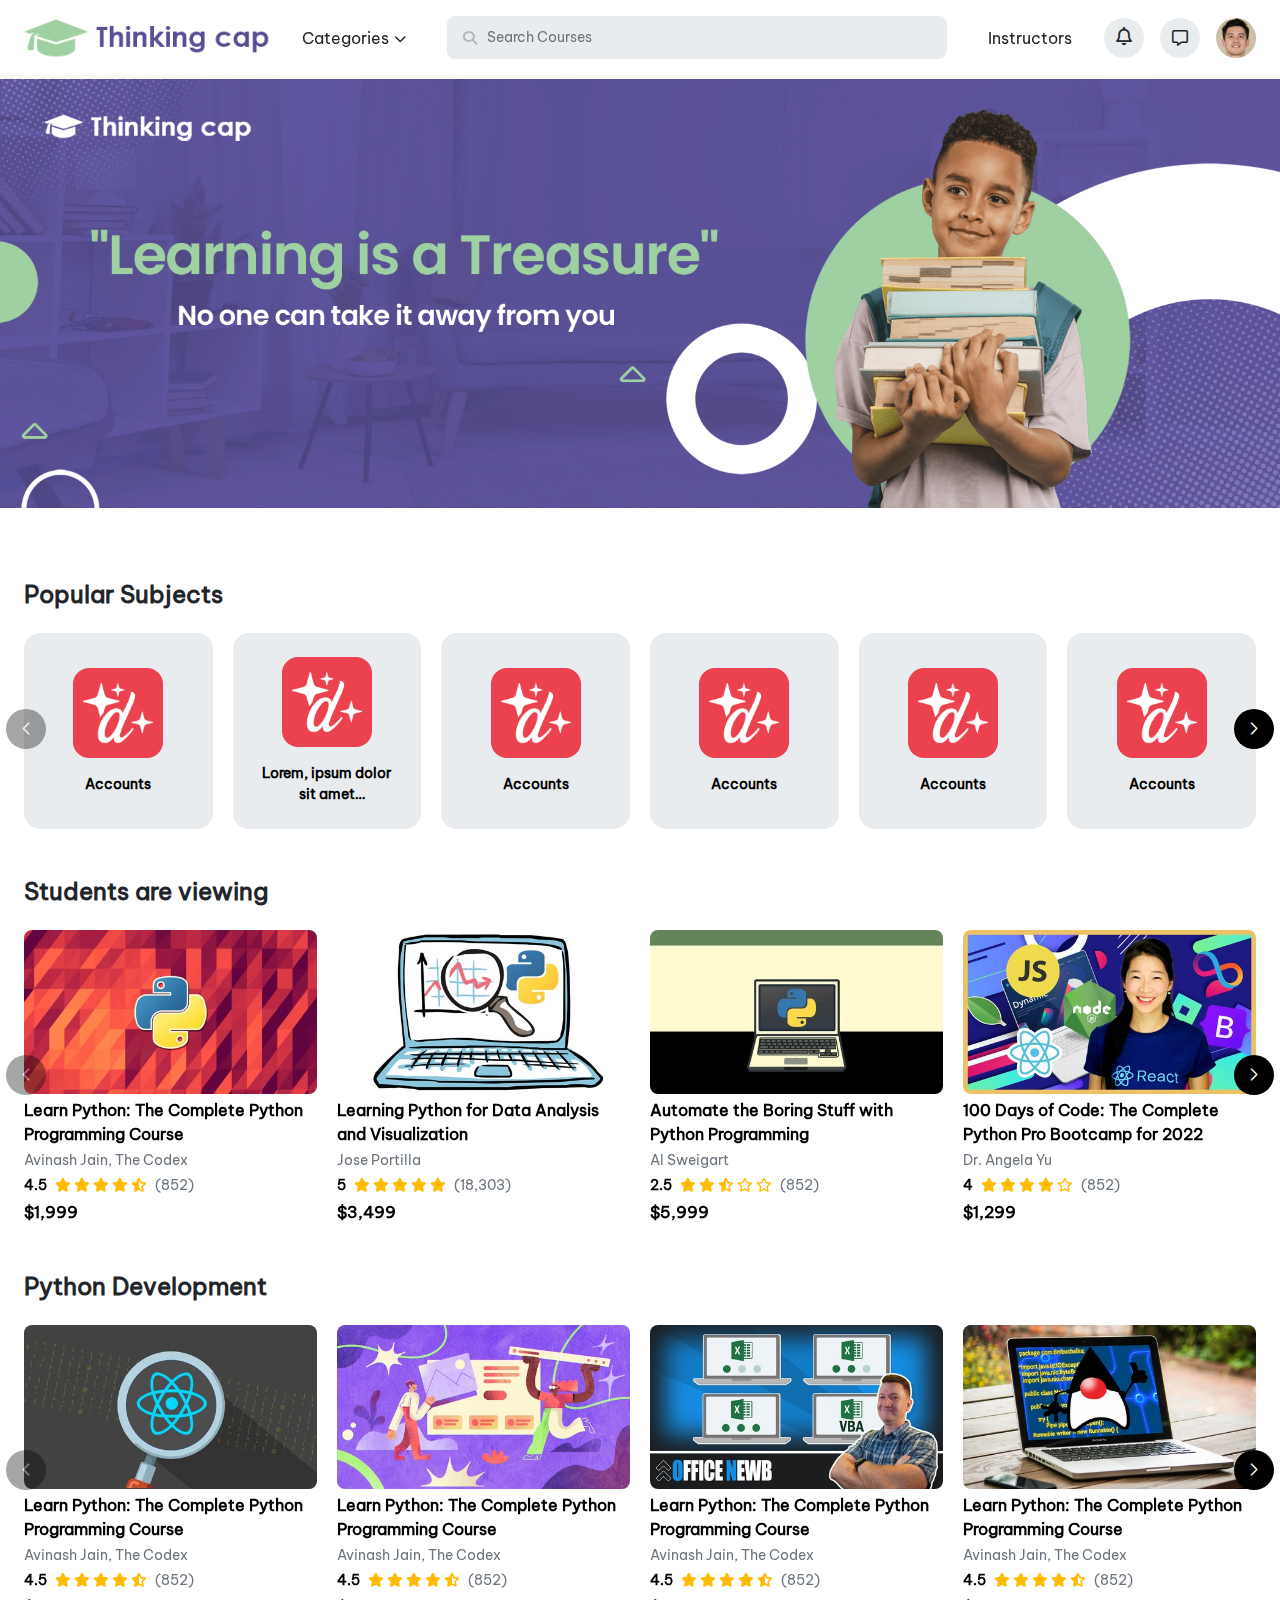
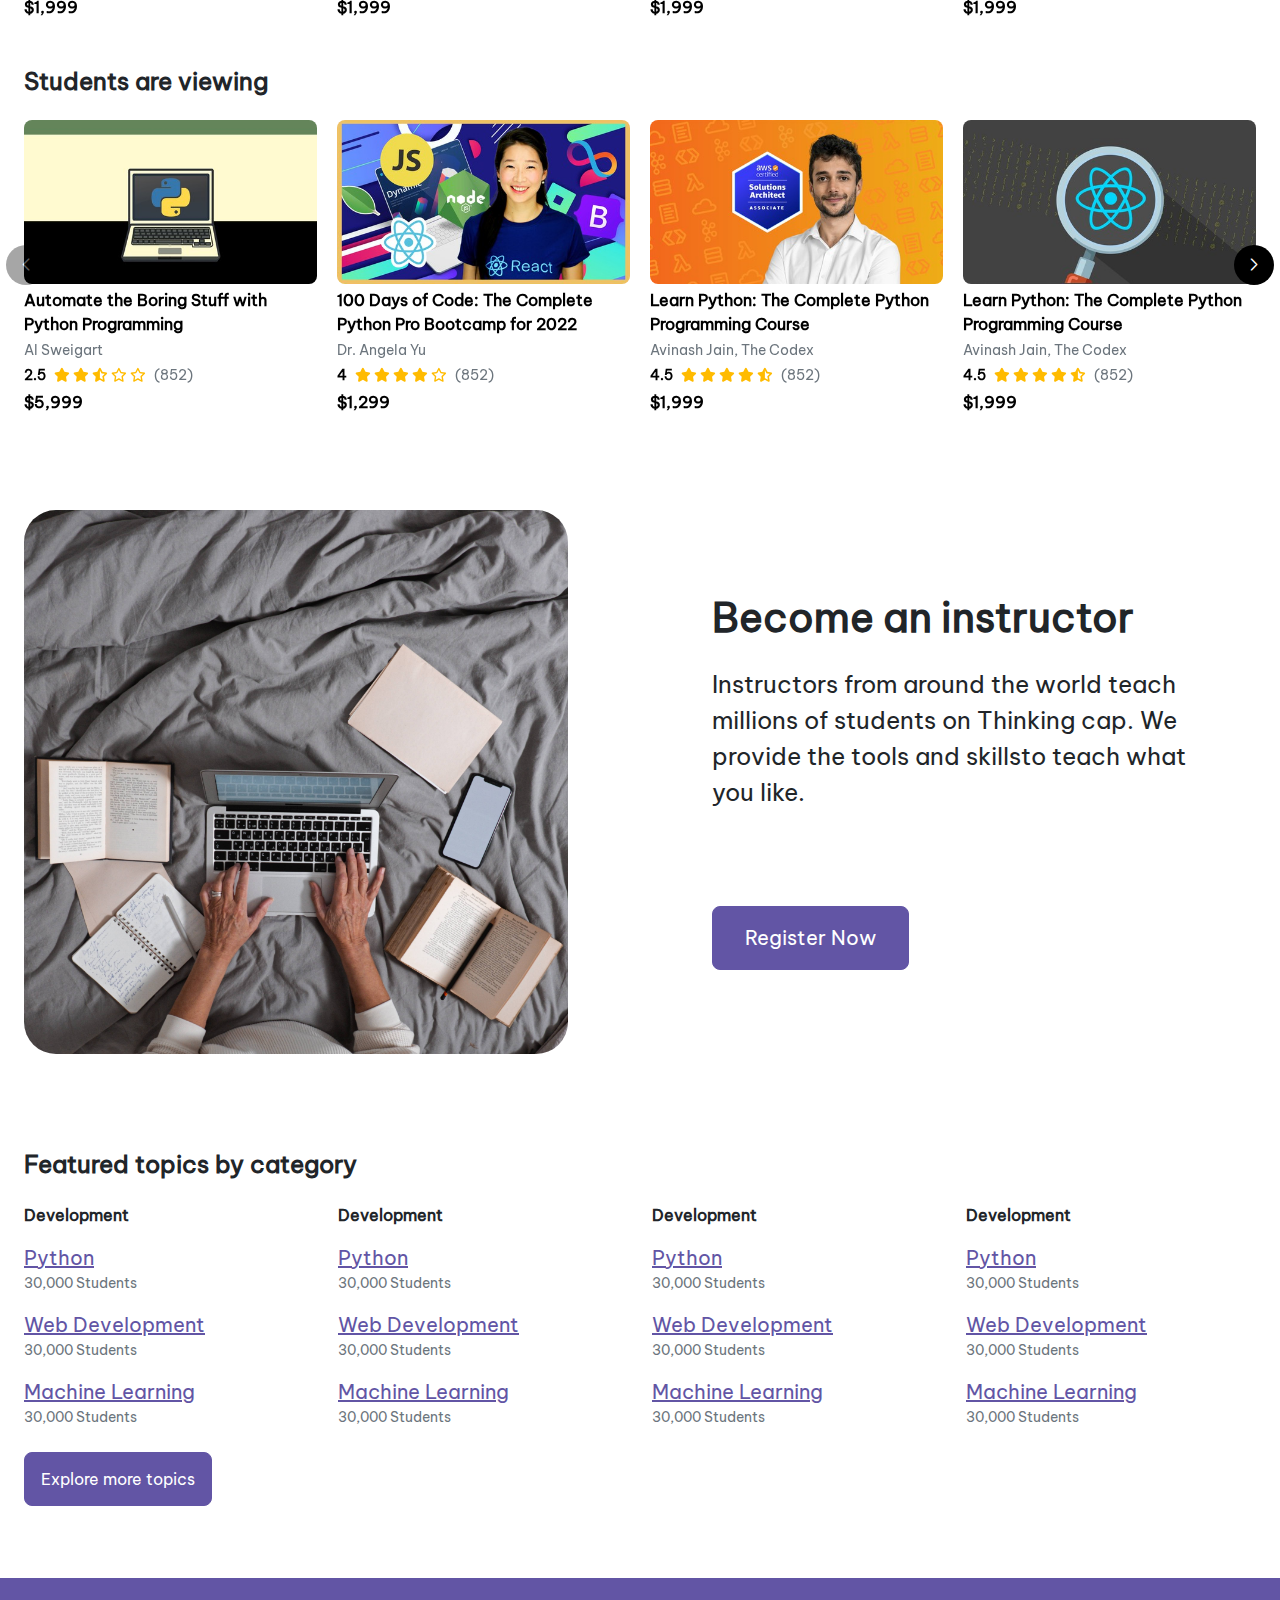
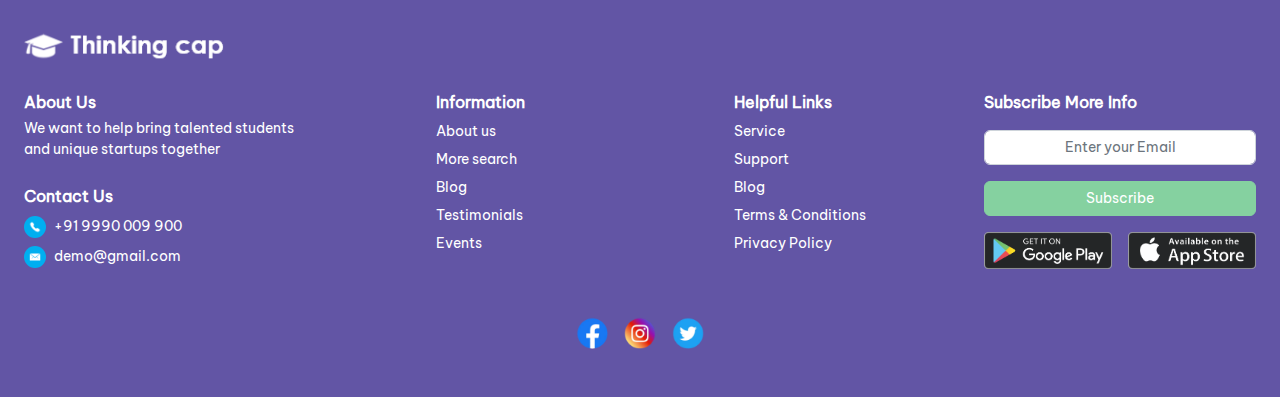
==== commit d6a3a435: "fixes issue 1" ====
--- a/src/index.html
+++ b/src/index.html
@@ -60,23 +60,23 @@
                 <div class="header-controls d-none d-lg-flex align-items-center flex-0-auto">
                     <a href="#" class="nav-link">Instructors</a>
                     <div class="d-flex align-items-center gap-3 auth-dropdowns">
-                        <div class="nav-item dropdown dropdown-menu-end d-none d-lg-block">
+                        <div class="nav-item dropdown dropdown-menu-end d-none d-lg-block notification-menu">
                             <a class="nav-link dropdown-toggle icon-circle rounded-circle p-1" href="#"
                                 data-bs-toggle="dropdown" data-bs-auto-close="outside" data-bs-offset="0,24"><i
                                     class="fa-regular fa-bell" style="font-size: 1.143rem;"></i></a>
-                            <ul class="dropdown-menu">
-                                <li><a class="dropdown-item" href="#">Health & Fitness</a></li>
-                                <li><a class="dropdown-item" href="#">Business</a></li>
-                            </ul>
-                        </div>
-                        <div class="nav-item dropdown dropdown-menu-end d-none d-lg-block">
+                            <div class="dropdown-menu">
+                                <h6 class="dropdown-header">Notifications</h6>
+                                <div class="text-muted text-center mt-4 p-3">No Notifications</div>
+                            </div>
+                        </div>
+                        <div class="nav-item dropdown dropdown-menu-end d-none d-lg-block message-menu">
                             <a class="nav-link dropdown-toggle icon-circle rounded-circle p-1" href="#"
                                 data-bs-toggle="dropdown" data-bs-auto-close="outside" data-bs-offset="0,24"><i
                                     class="fa-regular fa-message"></i></a>
-                            <ul class="dropdown-menu">
-                                <li><a class="dropdown-item" href="#">Health & Fitness</a></li>
-                                <li><a class="dropdown-item" href="#">Business</a></li>
-                            </ul>
+                            <div class="dropdown-menu">
+                                <h6 class="dropdown-header">Messages</h6>
+                                <div class="text-muted text-center mt-4 p-3">No Messages</div>
+                            </div>
                         </div>
                         <div class="nav-item dropdown dropdown-menu-end d-none d-lg-block">
                             <a class="nav-link dropdown-toggle" href="#" data-bs-toggle="dropdown"
@@ -88,14 +88,34 @@
                             <ul class="dropdown-menu">
                                 <li>
                                     <a class="dropdown-item" href="#">
-                                        <div class="d-flex align-items-center gap-2">
+                                        <div class="d-flex align-items-center gap-3">
                                             <div class="author-preview flex-0-auto">
                                                 <img src="./assets/img/static/sampleperson.jpg" alt="">
                                             </div>
-                                            <div>User Account</div>
+                                            <div>
+                                                <div class="text-black fw-bold"> User Account</div>
+                                                <div class="small text-muted"> testuser1@gmail.com </div>
+                                            </div>
                                         </div>
                                     </a>
                                 </li>
+                                <li>
+                                    <hr class="dropdown-divider">
+                                </li>
+                                <li><a class="dropdown-item" href="#">My Learnings</a></li>
+                                <li><a class="dropdown-item" href="#">My Listing</a></li>
+                                <li><a class="dropdown-item" href="#">My Favourites</a></li>
+                                <li>
+                                    <hr class="dropdown-divider">
+                                </li>
+                                <li><a class="dropdown-item" href="#">Edit Profile</a></li>
+                                <li><a class="dropdown-item" href="#">Purchase History</a></li>
+                                <li><a class="dropdown-item" href="#">My Address</a></li>
+                                <li><a class="dropdown-item" href="#">Settings</a></li>
+                                <li>
+                                    <hr class="dropdown-divider">
+                                </li>
+                                <li><a class="dropdown-item" href="#">Help</a></li>
                                 <li><a class="dropdown-item" href="#">Logout</a></li>
                             </ul>
                         </div>
@@ -195,7 +215,7 @@
                                         <div class="rounded-4 p-4 cards-bg-light">
                                             <img src="./assets/img/static/categorytemplate.png" class="rounded-4"
                                                 alt="">
-                                            <div class="fw-bold text-truncate">Accounts</div>
+                                            <div class="fw-bold text-truncate cards-title">Accounts</div>
                                         </div>
                                     </a>
                                 </div>
@@ -204,7 +224,7 @@
                                         <div class="rounded-4 p-4 cards-bg-light">
                                             <img src="./assets/img/static/categorytemplate.png" class="rounded-4"
                                                 alt="">
-                                            <div class="fw-bold text-truncate text-center w-100">Lorem, ipsum dolor
+                                            <div class="fw-bold text-center cards-title">Lorem, ipsum dolor
                                                 sit
                                                 amet consectetur adipisicing elit. Earum, doloribus?
                                                 Accounts </div>
@@ -216,7 +236,7 @@
                                         <div class="rounded-4 p-4 cards-bg-light">
                                             <img src="./assets/img/static/categorytemplate.png" class="rounded-4"
                                                 alt="">
-                                            <div class="fw-bold text-truncate">Accounts</div>
+                                            <div class="fw-bold text-truncate cards-title">Accounts</div>
                                         </div>
                                     </a>
                                 </div>
@@ -225,7 +245,7 @@
                                         <div class="rounded-4 p-4 cards-bg-light">
                                             <img src="./assets/img/static/categorytemplate.png" class="rounded-4"
                                                 alt="">
-                                            <div class="fw-bold text-truncate">Accounts</div>
+                                            <div class="fw-bold text-truncate cards-title">Accounts</div>
                                         </div>
                                     </a>
                                 </div>
@@ -234,7 +254,7 @@
                                         <div class="rounded-4 p-4 cards-bg-light">
                                             <img src="./assets/img/static/categorytemplate.png" class="rounded-4"
                                                 alt="">
-                                            <div class="fw-bold text-truncate">Accounts</div>
+                                            <div class="fw-bold text-truncate cards-title">Accounts</div>
                                         </div>
                                     </a>
                                 </div>
@@ -243,7 +263,7 @@
                                         <div class="rounded-4 p-4 cards-bg-light">
                                             <img src="./assets/img/static/categorytemplate.png" class="rounded-4"
                                                 alt="">
-                                            <div class="fw-bold text-truncate">Accounts</div>
+                                            <div class="fw-bold text-truncate cards-title">Accounts</div>
                                         </div>
                                     </a>
                                 </div>
@@ -252,7 +272,7 @@
                                         <div class="rounded-4 p-4 cards-bg-light">
                                             <img src="./assets/img/static/categorytemplate.png" class="rounded-4"
                                                 alt="">
-                                            <div class="fw-bold text-truncate">Accounts</div>
+                                            <div class="fw-bold text-truncate cards-title">Accounts</div>
                                         </div>
                                     </a>
                                 </div>
@@ -261,7 +281,7 @@
                                         <div class="rounded-4 p-4 cards-bg-light">
                                             <img src="./assets/img/static/categorytemplate.png" class="rounded-4"
                                                 alt="">
-                                            <div class="fw-bold text-truncate">Accounts</div>
+                                            <div class="fw-bold text-truncate cards-title">Accounts</div>
                                         </div>
                                     </a>
                                 </div>
@@ -270,7 +290,7 @@
                                         <div class="rounded-4 p-4 cards-bg-light">
                                             <img src="./assets/img/static/categorytemplate.png" class="rounded-4"
                                                 alt="">
-                                            <div class="fw-bold text-truncate">Accounts</div>
+                                            <div class="fw-bold text-truncate cards-title">Accounts</div>
                                         </div>
                                     </a>
                                 </div>
--- a/src/assets/styles/style.min.css
+++ b/src/assets/styles/style.min.css
@@ -3,5 +3,5 @@
    * Copyright 2011-2022 The Bootstrap Authors
    * Copyright 2011-2022 Twitter, Inc.
    * Licensed under MIT (https://github.com/twbs/bootstrap/blob/main/LICENSE)
-   */:root{--bs-blue: #0d6efd;--bs-indigo: #6610f2;--bs-purple: #6f42c1;--bs-pink: #d63384;--bs-red: #dc3545;--bs-orange: #fd7e14;--bs-yellow: #ffc107;--bs-green: #198754;--bs-teal: #20c997;--bs-cyan: #0dcaf0;--bs-black: #000;--bs-white: #fff;--bs-gray: #6c757d;--bs-gray-dark: #343a40;--bs-gray-100: #f8f9fa;--bs-gray-200: #e9ecef;--bs-gray-300: #dee2e6;--bs-gray-400: #ced4da;--bs-gray-500: #adb5bd;--bs-gray-600: #6c757d;--bs-gray-700: #495057;--bs-gray-800: #343a40;--bs-gray-900: #212529;--bs-primary: #6255a5;--bs-secondary: #85d1a0;--bs-success: #198754;--bs-info: #0dcaf0;--bs-warning: #ffc107;--bs-danger: #dc3545;--bs-light: #f8f9fa;--bs-dark: #212529;--bs-primary-rgb: 98,85,165;--bs-secondary-rgb: 133,209,160;--bs-success-rgb: 25,135,84;--bs-info-rgb: 13,202,240;--bs-warning-rgb: 255,193,7;--bs-danger-rgb: 220,53,69;--bs-light-rgb: 248,249,250;--bs-dark-rgb: 33,37,41;--bs-white-rgb: 255,255,255;--bs-black-rgb: 0,0,0;--bs-body-color-rgb: 33,37,41;--bs-body-bg-rgb: 255,255,255;--bs-font-sans-serif: system-ui, -apple-system, "Segoe UI", Roboto, "Helvetica Neue", "Noto Sans", "Liberation Sans", Arial, sans-serif, "Apple Color Emoji", "Segoe UI Emoji", "Segoe UI Symbol", "Noto Color Emoji";--bs-font-monospace: SFMono-Regular, Menlo, Monaco, Consolas, "Liberation Mono", "Courier New", monospace;--bs-gradient: linear-gradient(180deg, rgba(255,255,255,0.15), rgba(255,255,255,0));--bs-body-font-family: font-regular;--bs-body-font-size:1rem;--bs-body-font-weight: 400;--bs-body-line-height: 1.5;--bs-body-color: #212529;--bs-body-bg: #fff;--bs-border-width: 1px;--bs-border-style: solid;--bs-border-color: #dee2e6;--bs-border-color-translucent: rgba(0,0,0,0.175);--bs-border-radius: .375rem;--bs-border-radius-sm: .25rem;--bs-border-radius-lg: .5rem;--bs-border-radius-xl: 1rem;--bs-border-radius-2xl: 2rem;--bs-border-radius-pill: 50rem;--bs-link-color: #6255a5;--bs-link-hover-color: #4e4484;--bs-code-color: #d63384;--bs-highlight-bg: #fff3cd}*,*::before,*::after{-webkit-box-sizing:border-box;box-sizing:border-box}@media (prefers-reduced-motion: no-preference){:root{scroll-behavior:smooth}}body{margin:0;font-family:var(--bs-body-font-family);font-size:var(--bs-body-font-size);font-weight:var(--bs-body-font-weight);line-height:var(--bs-body-line-height);color:var(--bs-body-color);text-align:var(--bs-body-text-align);background-color:var(--bs-body-bg);-webkit-text-size-adjust:100%;-webkit-tap-highlight-color:rgba(0,0,0,0)}hr{margin:1rem 0;color:inherit;border:0;border-top:1px solid;opacity:.25}h1,.h1,h2,.h2,h3,.h3,h4,.h4,h5,.h5,h6,.h6{margin-top:0;margin-bottom:.5rem;font-weight:500;line-height:1.2}h1,.h1{font-size:calc(1.375rem + 1.5vw)}@media (min-width: 1200px){h1,.h1{font-size:2.5rem}}h2,.h2{font-size:calc(1.325rem + .9vw)}@media (min-width: 1200px){h2,.h2{font-size:2rem}}h3,.h3{font-size:calc(1.3rem + .6vw)}@media (min-width: 1200px){h3,.h3{font-size:1.75rem}}h4,.h4{font-size:calc(1.275rem + .3vw)}@media (min-width: 1200px){h4,.h4{font-size:1.5rem}}h5,.h5{font-size:1.25rem}h6,.h6{font-size:1rem}p{margin-top:0;margin-bottom:1rem}abbr[title]{-webkit-text-decoration:underline dotted;text-decoration:underline dotted;cursor:help;text-decoration-skip-ink:none}address{margin-bottom:1rem;font-style:normal;line-height:inherit}ol,ul{padding-left:2rem}ol,ul,dl{margin-top:0;margin-bottom:1rem}ol ol,ul ul,ol ul,ul ol{margin-bottom:0}dt{font-weight:700}dd{margin-bottom:.5rem;margin-left:0}blockquote{margin:0 0 1rem}b,strong{font-weight:bolder}small,.small{font-size:.875em}mark,.mark{padding:.1875em;background-color:var(--bs-highlight-bg)}sub,sup{position:relative;font-size:.75em;line-height:0;vertical-align:baseline}sub{bottom:-.25em}sup{top:-.5em}a{color:var(--bs-link-color);text-decoration:underline}a:hover{color:var(--bs-link-hover-color)}a:not([href]):not([class]),a:not([href]):not([class]):hover{color:inherit;text-decoration:none}pre,code,kbd,samp{font-family:var(--bs-font-monospace);font-size:1em}pre{display:block;margin-top:0;margin-bottom:1rem;overflow:auto;font-size:.875em}pre code{font-size:inherit;color:inherit;word-break:normal}code{font-size:.875em;color:var(--bs-code-color);word-wrap:break-word}a>code{color:inherit}kbd{padding:.1875rem .375rem;font-size:.875em;color:var(--bs-body-bg);background-color:var(--bs-body-color);border-radius:.25rem}kbd kbd{padding:0;font-size:1em}figure{margin:0 0 1rem}img,svg{vertical-align:middle}table{caption-side:bottom;border-collapse:collapse}caption{padding-top:.5rem;padding-bottom:.5rem;color:#6c757d;text-align:left}th{text-align:inherit;text-align:-webkit-match-parent}thead,tbody,tfoot,tr,td,th{border-color:inherit;border-style:solid;border-width:0}label{display:inline-block}button{border-radius:0}button:focus:not(:focus-visible){outline:0}input,button,select,optgroup,textarea{margin:0;font-family:inherit;font-size:inherit;line-height:inherit}button,select{text-transform:none}[role="button"]{cursor:pointer}select{word-wrap:normal}select:disabled{opacity:1}[list]:not([type="date"]):not([type="datetime-local"]):not([type="month"]):not([type="week"]):not([type="time"])::-webkit-calendar-picker-indicator{display:none !important}button,[type="button"],[type="reset"],[type="submit"]{-webkit-appearance:button}button:not(:disabled),[type="button"]:not(:disabled),[type="reset"]:not(:disabled),[type="submit"]:not(:disabled){cursor:pointer}::-moz-focus-inner{padding:0;border-style:none}textarea{resize:vertical}fieldset{min-width:0;padding:0;margin:0;border:0}legend{float:left;width:100%;padding:0;margin-bottom:.5rem;font-size:calc(1.275rem + .3vw);line-height:inherit}@media (min-width: 1200px){legend{font-size:1.5rem}}legend+*{clear:left}::-webkit-datetime-edit-fields-wrapper,::-webkit-datetime-edit-text,::-webkit-datetime-edit-minute,::-webkit-datetime-edit-hour-field,::-webkit-datetime-edit-day-field,::-webkit-datetime-edit-month-field,::-webkit-datetime-edit-year-field{padding:0}::-webkit-inner-spin-button{height:auto}[type="search"]{outline-offset:-2px;-webkit-appearance:textfield}::-webkit-search-decoration{-webkit-appearance:none}::-webkit-color-swatch-wrapper{padding:0}::file-selector-button{font:inherit;-webkit-appearance:button}output{display:inline-block}iframe{border:0}summary{display:list-item;cursor:pointer}progress{vertical-align:baseline}[hidden]{display:none !important}.lead{font-size:1.25rem;font-weight:300}.display-1{font-size:calc(1.625rem + 4.5vw);font-weight:300;line-height:1.2}@media (min-width: 1200px){.display-1{font-size:5rem}}.display-2{font-size:calc(1.575rem + 3.9vw);font-weight:300;line-height:1.2}@media (min-width: 1200px){.display-2{font-size:4.5rem}}.display-3{font-size:calc(1.525rem + 3.3vw);font-weight:300;line-height:1.2}@media (min-width: 1200px){.display-3{font-size:4rem}}.display-4{font-size:calc(1.475rem + 2.7vw);font-weight:300;line-height:1.2}@media (min-width: 1200px){.display-4{font-size:3.5rem}}.display-5{font-size:calc(1.425rem + 2.1vw);font-weight:300;line-height:1.2}@media (min-width: 1200px){.display-5{font-size:3rem}}.display-6{font-size:calc(1.375rem + 1.5vw);font-weight:300;line-height:1.2}@media (min-width: 1200px){.display-6{font-size:2.5rem}}.list-unstyled{padding-left:0;list-style:none}.list-inline{padding-left:0;list-style:none}.list-inline-item{display:inline-block}.list-inline-item:not(:last-child){margin-right:.5rem}.initialism{font-size:.875em;text-transform:uppercase}.blockquote{margin-bottom:1rem;font-size:1.25rem}.blockquote>:last-child{margin-bottom:0}.blockquote-footer{margin-top:-1rem;margin-bottom:1rem;font-size:.875em;color:#6c757d}.blockquote-footer::before{content:"\2014\00A0"}.img-fluid{max-width:100%;height:auto}.img-thumbnail{padding:.25rem;background-color:#fff;border:1px solid var(--bs-border-color);border-radius:.375rem;max-width:100%;height:auto}.figure{display:inline-block}.figure-img{margin-bottom:.5rem;line-height:1}.figure-caption{font-size:.875em;color:#6c757d}.container,.container-fluid,.container-sm,.container-md,.container-lg,.container-xl,.container-xxl{--bs-gutter-x: 1.5rem;--bs-gutter-y: 0;width:100%;padding-right:calc(var(--bs-gutter-x) * .5);padding-left:calc(var(--bs-gutter-x) * .5);margin-right:auto;margin-left:auto}@media (min-width: 576px){.container,.container-sm{max-width:540px}}@media (min-width: 768px){.container,.container-sm,.container-md{max-width:720px}}@media (min-width: 992px){.container,.container-sm,.container-md,.container-lg{max-width:960px}}@media (min-width: 1200px){.container,.container-sm,.container-md,.container-lg,.container-xl{max-width:1140px}}@media (min-width: 1400px){.container,.container-sm,.container-md,.container-lg,.container-xl,.container-xxl{max-width:1320px}}.row{--bs-gutter-x: 1.5rem;--bs-gutter-y: 0;display:-webkit-box;display:-ms-flexbox;display:flex;-ms-flex-wrap:wrap;flex-wrap:wrap;margin-top:calc(-1 * var(--bs-gutter-y));margin-right:calc(-.5 * var(--bs-gutter-x));margin-left:calc(-.5 * var(--bs-gutter-x))}.row>*{-ms-flex-negative:0;flex-shrink:0;width:100%;max-width:100%;padding-right:calc(var(--bs-gutter-x) * .5);padding-left:calc(var(--bs-gutter-x) * .5);margin-top:var(--bs-gutter-y)}.col{-webkit-box-flex:1;-ms-flex:1 0 0%;flex:1 0 0%}.row-cols-auto>*{-webkit-box-flex:0;-ms-flex:0 0 auto;flex:0 0 auto;width:auto}.row-cols-1>*{-webkit-box-flex:0;-ms-flex:0 0 auto;flex:0 0 auto;width:100%}.row-cols-2>*{-webkit-box-flex:0;-ms-flex:0 0 auto;flex:0 0 auto;width:50%}.row-cols-3>*{-webkit-box-flex:0;-ms-flex:0 0 auto;flex:0 0 auto;width:33.33333%}.row-cols-4>*{-webkit-box-flex:0;-ms-flex:0 0 auto;flex:0 0 auto;width:25%}.row-cols-5>*{-webkit-box-flex:0;-ms-flex:0 0 auto;flex:0 0 auto;width:20%}.row-cols-6>*{-webkit-box-flex:0;-ms-flex:0 0 auto;flex:0 0 auto;width:16.66667%}.col-auto{-webkit-box-flex:0;-ms-flex:0 0 auto;flex:0 0 auto;width:auto}.col-1{-webkit-box-flex:0;-ms-flex:0 0 auto;flex:0 0 auto;width:8.33333%}.col-2{-webkit-box-flex:0;-ms-flex:0 0 auto;flex:0 0 auto;width:16.66667%}.col-3{-webkit-box-flex:0;-ms-flex:0 0 auto;flex:0 0 auto;width:25%}.col-4{-webkit-box-flex:0;-ms-flex:0 0 auto;flex:0 0 auto;width:33.33333%}.col-5{-webkit-box-flex:0;-ms-flex:0 0 auto;flex:0 0 auto;width:41.66667%}.col-6{-webkit-box-flex:0;-ms-flex:0 0 auto;flex:0 0 auto;width:50%}.col-7{-webkit-box-flex:0;-ms-flex:0 0 auto;flex:0 0 auto;width:58.33333%}.col-8{-webkit-box-flex:0;-ms-flex:0 0 auto;flex:0 0 auto;width:66.66667%}.col-9{-webkit-box-flex:0;-ms-flex:0 0 auto;flex:0 0 auto;width:75%}.col-10{-webkit-box-flex:0;-ms-flex:0 0 auto;flex:0 0 auto;width:83.33333%}.col-11{-webkit-box-flex:0;-ms-flex:0 0 auto;flex:0 0 auto;width:91.66667%}.col-12{-webkit-box-flex:0;-ms-flex:0 0 auto;flex:0 0 auto;width:100%}.offset-1{margin-left:8.33333%}.offset-2{margin-left:16.66667%}.offset-3{margin-left:25%}.offset-4{margin-left:33.33333%}.offset-5{margin-left:41.66667%}.offset-6{margin-left:50%}.offset-7{margin-left:58.33333%}.offset-8{margin-left:66.66667%}.offset-9{margin-left:75%}.offset-10{margin-left:83.33333%}.offset-11{margin-left:91.66667%}.g-0,.gx-0{--bs-gutter-x: 0}.g-0,.gy-0{--bs-gutter-y: 0}.g-1,.gx-1{--bs-gutter-x: .25rem}.g-1,.gy-1{--bs-gutter-y: .25rem}.g-2,.gx-2{--bs-gutter-x: .5rem}.g-2,.gy-2{--bs-gutter-y: .5rem}.g-3,.gx-3{--bs-gutter-x: 1rem}.g-3,.gy-3{--bs-gutter-y: 1rem}.g-4,.gx-4{--bs-gutter-x: 1.5rem}.g-4,.gy-4{--bs-gutter-y: 1.5rem}.g-5,.gx-5{--bs-gutter-x: 3rem}.g-5,.gy-5{--bs-gutter-y: 3rem}@media (min-width: 576px){.col-sm{-webkit-box-flex:1;-ms-flex:1 0 0%;flex:1 0 0%}.row-cols-sm-auto>*{-webkit-box-flex:0;-ms-flex:0 0 auto;flex:0 0 auto;width:auto}.row-cols-sm-1>*{-webkit-box-flex:0;-ms-flex:0 0 auto;flex:0 0 auto;width:100%}.row-cols-sm-2>*{-webkit-box-flex:0;-ms-flex:0 0 auto;flex:0 0 auto;width:50%}.row-cols-sm-3>*{-webkit-box-flex:0;-ms-flex:0 0 auto;flex:0 0 auto;width:33.33333%}.row-cols-sm-4>*{-webkit-box-flex:0;-ms-flex:0 0 auto;flex:0 0 auto;width:25%}.row-cols-sm-5>*{-webkit-box-flex:0;-ms-flex:0 0 auto;flex:0 0 auto;width:20%}.row-cols-sm-6>*{-webkit-box-flex:0;-ms-flex:0 0 auto;flex:0 0 auto;width:16.66667%}.col-sm-auto{-webkit-box-flex:0;-ms-flex:0 0 auto;flex:0 0 auto;width:auto}.col-sm-1{-webkit-box-flex:0;-ms-flex:0 0 auto;flex:0 0 auto;width:8.33333%}.col-sm-2{-webkit-box-flex:0;-ms-flex:0 0 auto;flex:0 0 auto;width:16.66667%}.col-sm-3{-webkit-box-flex:0;-ms-flex:0 0 auto;flex:0 0 auto;width:25%}.col-sm-4{-webkit-box-flex:0;-ms-flex:0 0 auto;flex:0 0 auto;width:33.33333%}.col-sm-5{-webkit-box-flex:0;-ms-flex:0 0 auto;flex:0 0 auto;width:41.66667%}.col-sm-6{-webkit-box-flex:0;-ms-flex:0 0 auto;flex:0 0 auto;width:50%}.col-sm-7{-webkit-box-flex:0;-ms-flex:0 0 auto;flex:0 0 auto;width:58.33333%}.col-sm-8{-webkit-box-flex:0;-ms-flex:0 0 auto;flex:0 0 auto;width:66.66667%}.col-sm-9{-webkit-box-flex:0;-ms-flex:0 0 auto;flex:0 0 auto;width:75%}.col-sm-10{-webkit-box-flex:0;-ms-flex:0 0 auto;flex:0 0 auto;width:83.33333%}.col-sm-11{-webkit-box-flex:0;-ms-flex:0 0 auto;flex:0 0 auto;width:91.66667%}.col-sm-12{-webkit-box-flex:0;-ms-flex:0 0 auto;flex:0 0 auto;width:100%}.offset-sm-0{margin-left:0}.offset-sm-1{margin-left:8.33333%}.offset-sm-2{margin-left:16.66667%}.offset-sm-3{margin-left:25%}.offset-sm-4{margin-left:33.33333%}.offset-sm-5{margin-left:41.66667%}.offset-sm-6{margin-left:50%}.offset-sm-7{margin-left:58.33333%}.offset-sm-8{margin-left:66.66667%}.offset-sm-9{margin-left:75%}.offset-sm-10{margin-left:83.33333%}.offset-sm-11{margin-left:91.66667%}.g-sm-0,.gx-sm-0{--bs-gutter-x: 0}.g-sm-0,.gy-sm-0{--bs-gutter-y: 0}.g-sm-1,.gx-sm-1{--bs-gutter-x: .25rem}.g-sm-1,.gy-sm-1{--bs-gutter-y: .25rem}.g-sm-2,.gx-sm-2{--bs-gutter-x: .5rem}.g-sm-2,.gy-sm-2{--bs-gutter-y: .5rem}.g-sm-3,.gx-sm-3{--bs-gutter-x: 1rem}.g-sm-3,.gy-sm-3{--bs-gutter-y: 1rem}.g-sm-4,.gx-sm-4{--bs-gutter-x: 1.5rem}.g-sm-4,.gy-sm-4{--bs-gutter-y: 1.5rem}.g-sm-5,.gx-sm-5{--bs-gutter-x: 3rem}.g-sm-5,.gy-sm-5{--bs-gutter-y: 3rem}}@media (min-width: 768px){.col-md{-webkit-box-flex:1;-ms-flex:1 0 0%;flex:1 0 0%}.row-cols-md-auto>*{-webkit-box-flex:0;-ms-flex:0 0 auto;flex:0 0 auto;width:auto}.row-cols-md-1>*{-webkit-box-flex:0;-ms-flex:0 0 auto;flex:0 0 auto;width:100%}.row-cols-md-2>*{-webkit-box-flex:0;-ms-flex:0 0 auto;flex:0 0 auto;width:50%}.row-cols-md-3>*{-webkit-box-flex:0;-ms-flex:0 0 auto;flex:0 0 auto;width:33.33333%}.row-cols-md-4>*{-webkit-box-flex:0;-ms-flex:0 0 auto;flex:0 0 auto;width:25%}.row-cols-md-5>*{-webkit-box-flex:0;-ms-flex:0 0 auto;flex:0 0 auto;width:20%}.row-cols-md-6>*{-webkit-box-flex:0;-ms-flex:0 0 auto;flex:0 0 auto;width:16.66667%}.col-md-auto{-webkit-box-flex:0;-ms-flex:0 0 auto;flex:0 0 auto;width:auto}.col-md-1{-webkit-box-flex:0;-ms-flex:0 0 auto;flex:0 0 auto;width:8.33333%}.col-md-2{-webkit-box-flex:0;-ms-flex:0 0 auto;flex:0 0 auto;width:16.66667%}.col-md-3{-webkit-box-flex:0;-ms-flex:0 0 auto;flex:0 0 auto;width:25%}.col-md-4{-webkit-box-flex:0;-ms-flex:0 0 auto;flex:0 0 auto;width:33.33333%}.col-md-5{-webkit-box-flex:0;-ms-flex:0 0 auto;flex:0 0 auto;width:41.66667%}.col-md-6{-webkit-box-flex:0;-ms-flex:0 0 auto;flex:0 0 auto;width:50%}.col-md-7{-webkit-box-flex:0;-ms-flex:0 0 auto;flex:0 0 auto;width:58.33333%}.col-md-8{-webkit-box-flex:0;-ms-flex:0 0 auto;flex:0 0 auto;width:66.66667%}.col-md-9{-webkit-box-flex:0;-ms-flex:0 0 auto;flex:0 0 auto;width:75%}.col-md-10{-webkit-box-flex:0;-ms-flex:0 0 auto;flex:0 0 auto;width:83.33333%}.col-md-11{-webkit-box-flex:0;-ms-flex:0 0 auto;flex:0 0 auto;width:91.66667%}.col-md-12{-webkit-box-flex:0;-ms-flex:0 0 auto;flex:0 0 auto;width:100%}.offset-md-0{margin-left:0}.offset-md-1{margin-left:8.33333%}.offset-md-2{margin-left:16.66667%}.offset-md-3{margin-left:25%}.offset-md-4{margin-left:33.33333%}.offset-md-5{margin-left:41.66667%}.offset-md-6{margin-left:50%}.offset-md-7{margin-left:58.33333%}.offset-md-8{margin-left:66.66667%}.offset-md-9{margin-left:75%}.offset-md-10{margin-left:83.33333%}.offset-md-11{margin-left:91.66667%}.g-md-0,.gx-md-0{--bs-gutter-x: 0}.g-md-0,.gy-md-0{--bs-gutter-y: 0}.g-md-1,.gx-md-1{--bs-gutter-x: .25rem}.g-md-1,.gy-md-1{--bs-gutter-y: .25rem}.g-md-2,.gx-md-2{--bs-gutter-x: .5rem}.g-md-2,.gy-md-2{--bs-gutter-y: .5rem}.g-md-3,.gx-md-3{--bs-gutter-x: 1rem}.g-md-3,.gy-md-3{--bs-gutter-y: 1rem}.g-md-4,.gx-md-4{--bs-gutter-x: 1.5rem}.g-md-4,.gy-md-4{--bs-gutter-y: 1.5rem}.g-md-5,.gx-md-5{--bs-gutter-x: 3rem}.g-md-5,.gy-md-5{--bs-gutter-y: 3rem}}@media (min-width: 992px){.col-lg{-webkit-box-flex:1;-ms-flex:1 0 0%;flex:1 0 0%}.row-cols-lg-auto>*{-webkit-box-flex:0;-ms-flex:0 0 auto;flex:0 0 auto;width:auto}.row-cols-lg-1>*{-webkit-box-flex:0;-ms-flex:0 0 auto;flex:0 0 auto;width:100%}.row-cols-lg-2>*{-webkit-box-flex:0;-ms-flex:0 0 auto;flex:0 0 auto;width:50%}.row-cols-lg-3>*{-webkit-box-flex:0;-ms-flex:0 0 auto;flex:0 0 auto;width:33.33333%}.row-cols-lg-4>*{-webkit-box-flex:0;-ms-flex:0 0 auto;flex:0 0 auto;width:25%}.row-cols-lg-5>*{-webkit-box-flex:0;-ms-flex:0 0 auto;flex:0 0 auto;width:20%}.row-cols-lg-6>*{-webkit-box-flex:0;-ms-flex:0 0 auto;flex:0 0 auto;width:16.66667%}.col-lg-auto{-webkit-box-flex:0;-ms-flex:0 0 auto;flex:0 0 auto;width:auto}.col-lg-1{-webkit-box-flex:0;-ms-flex:0 0 auto;flex:0 0 auto;width:8.33333%}.col-lg-2{-webkit-box-flex:0;-ms-flex:0 0 auto;flex:0 0 auto;width:16.66667%}.col-lg-3{-webkit-box-flex:0;-ms-flex:0 0 auto;flex:0 0 auto;width:25%}.col-lg-4{-webkit-box-flex:0;-ms-flex:0 0 auto;flex:0 0 auto;width:33.33333%}.col-lg-5{-webkit-box-flex:0;-ms-flex:0 0 auto;flex:0 0 auto;width:41.66667%}.col-lg-6{-webkit-box-flex:0;-ms-flex:0 0 auto;flex:0 0 auto;width:50%}.col-lg-7{-webkit-box-flex:0;-ms-flex:0 0 auto;flex:0 0 auto;width:58.33333%}.col-lg-8{-webkit-box-flex:0;-ms-flex:0 0 auto;flex:0 0 auto;width:66.66667%}.col-lg-9{-webkit-box-flex:0;-ms-flex:0 0 auto;flex:0 0 auto;width:75%}.col-lg-10{-webkit-box-flex:0;-ms-flex:0 0 auto;flex:0 0 auto;width:83.33333%}.col-lg-11{-webkit-box-flex:0;-ms-flex:0 0 auto;flex:0 0 auto;width:91.66667%}.col-lg-12{-webkit-box-flex:0;-ms-flex:0 0 auto;flex:0 0 auto;width:100%}.offset-lg-0{margin-left:0}.offset-lg-1{margin-left:8.33333%}.offset-lg-2{margin-left:16.66667%}.offset-lg-3{margin-left:25%}.offset-lg-4{margin-left:33.33333%}.offset-lg-5{margin-left:41.66667%}.offset-lg-6{margin-left:50%}.offset-lg-7{margin-left:58.33333%}.offset-lg-8{margin-left:66.66667%}.offset-lg-9{margin-left:75%}.offset-lg-10{margin-left:83.33333%}.offset-lg-11{margin-left:91.66667%}.g-lg-0,.gx-lg-0{--bs-gutter-x: 0}.g-lg-0,.gy-lg-0{--bs-gutter-y: 0}.g-lg-1,.gx-lg-1{--bs-gutter-x: .25rem}.g-lg-1,.gy-lg-1{--bs-gutter-y: .25rem}.g-lg-2,.gx-lg-2{--bs-gutter-x: .5rem}.g-lg-2,.gy-lg-2{--bs-gutter-y: .5rem}.g-lg-3,.gx-lg-3{--bs-gutter-x: 1rem}.g-lg-3,.gy-lg-3{--bs-gutter-y: 1rem}.g-lg-4,.gx-lg-4{--bs-gutter-x: 1.5rem}.g-lg-4,.gy-lg-4{--bs-gutter-y: 1.5rem}.g-lg-5,.gx-lg-5{--bs-gutter-x: 3rem}.g-lg-5,.gy-lg-5{--bs-gutter-y: 3rem}}@media (min-width: 1200px){.col-xl{-webkit-box-flex:1;-ms-flex:1 0 0%;flex:1 0 0%}.row-cols-xl-auto>*{-webkit-box-flex:0;-ms-flex:0 0 auto;flex:0 0 auto;width:auto}.row-cols-xl-1>*{-webkit-box-flex:0;-ms-flex:0 0 auto;flex:0 0 auto;width:100%}.row-cols-xl-2>*{-webkit-box-flex:0;-ms-flex:0 0 auto;flex:0 0 auto;width:50%}.row-cols-xl-3>*{-webkit-box-flex:0;-ms-flex:0 0 auto;flex:0 0 auto;width:33.33333%}.row-cols-xl-4>*{-webkit-box-flex:0;-ms-flex:0 0 auto;flex:0 0 auto;width:25%}.row-cols-xl-5>*{-webkit-box-flex:0;-ms-flex:0 0 auto;flex:0 0 auto;width:20%}.row-cols-xl-6>*{-webkit-box-flex:0;-ms-flex:0 0 auto;flex:0 0 auto;width:16.66667%}.col-xl-auto{-webkit-box-flex:0;-ms-flex:0 0 auto;flex:0 0 auto;width:auto}.col-xl-1{-webkit-box-flex:0;-ms-flex:0 0 auto;flex:0 0 auto;width:8.33333%}.col-xl-2{-webkit-box-flex:0;-ms-flex:0 0 auto;flex:0 0 auto;width:16.66667%}.col-xl-3{-webkit-box-flex:0;-ms-flex:0 0 auto;flex:0 0 auto;width:25%}.col-xl-4{-webkit-box-flex:0;-ms-flex:0 0 auto;flex:0 0 auto;width:33.33333%}.col-xl-5{-webkit-box-flex:0;-ms-flex:0 0 auto;flex:0 0 auto;width:41.66667%}.col-xl-6{-webkit-box-flex:0;-ms-flex:0 0 auto;flex:0 0 auto;width:50%}.col-xl-7{-webkit-box-flex:0;-ms-flex:0 0 auto;flex:0 0 auto;width:58.33333%}.col-xl-8{-webkit-box-flex:0;-ms-flex:0 0 auto;flex:0 0 auto;width:66.66667%}.col-xl-9{-webkit-box-flex:0;-ms-flex:0 0 auto;flex:0 0 auto;width:75%}.col-xl-10{-webkit-box-flex:0;-ms-flex:0 0 auto;flex:0 0 auto;width:83.33333%}.col-xl-11{-webkit-box-flex:0;-ms-flex:0 0 auto;flex:0 0 auto;width:91.66667%}.col-xl-12{-webkit-box-flex:0;-ms-flex:0 0 auto;flex:0 0 auto;width:100%}.offset-xl-0{margin-left:0}.offset-xl-1{margin-left:8.33333%}.offset-xl-2{margin-left:16.66667%}.offset-xl-3{margin-left:25%}.offset-xl-4{margin-left:33.33333%}.offset-xl-5{margin-left:41.66667%}.offset-xl-6{margin-left:50%}.offset-xl-7{margin-left:58.33333%}.offset-xl-8{margin-left:66.66667%}.offset-xl-9{margin-left:75%}.offset-xl-10{margin-left:83.33333%}.offset-xl-11{margin-left:91.66667%}.g-xl-0,.gx-xl-0{--bs-gutter-x: 0}.g-xl-0,.gy-xl-0{--bs-gutter-y: 0}.g-xl-1,.gx-xl-1{--bs-gutter-x: .25rem}.g-xl-1,.gy-xl-1{--bs-gutter-y: .25rem}.g-xl-2,.gx-xl-2{--bs-gutter-x: .5rem}.g-xl-2,.gy-xl-2{--bs-gutter-y: .5rem}.g-xl-3,.gx-xl-3{--bs-gutter-x: 1rem}.g-xl-3,.gy-xl-3{--bs-gutter-y: 1rem}.g-xl-4,.gx-xl-4{--bs-gutter-x: 1.5rem}.g-xl-4,.gy-xl-4{--bs-gutter-y: 1.5rem}.g-xl-5,.gx-xl-5{--bs-gutter-x: 3rem}.g-xl-5,.gy-xl-5{--bs-gutter-y: 3rem}}@media (min-width: 1400px){.col-xxl{-webkit-box-flex:1;-ms-flex:1 0 0%;flex:1 0 0%}.row-cols-xxl-auto>*{-webkit-box-flex:0;-ms-flex:0 0 auto;flex:0 0 auto;width:auto}.row-cols-xxl-1>*{-webkit-box-flex:0;-ms-flex:0 0 auto;flex:0 0 auto;width:100%}.row-cols-xxl-2>*{-webkit-box-flex:0;-ms-flex:0 0 auto;flex:0 0 auto;width:50%}.row-cols-xxl-3>*{-webkit-box-flex:0;-ms-flex:0 0 auto;flex:0 0 auto;width:33.33333%}.row-cols-xxl-4>*{-webkit-box-flex:0;-ms-flex:0 0 auto;flex:0 0 auto;width:25%}.row-cols-xxl-5>*{-webkit-box-flex:0;-ms-flex:0 0 auto;flex:0 0 auto;width:20%}.row-cols-xxl-6>*{-webkit-box-flex:0;-ms-flex:0 0 auto;flex:0 0 auto;width:16.66667%}.col-xxl-auto{-webkit-box-flex:0;-ms-flex:0 0 auto;flex:0 0 auto;width:auto}.col-xxl-1{-webkit-box-flex:0;-ms-flex:0 0 auto;flex:0 0 auto;width:8.33333%}.col-xxl-2{-webkit-box-flex:0;-ms-flex:0 0 auto;flex:0 0 auto;width:16.66667%}.col-xxl-3{-webkit-box-flex:0;-ms-flex:0 0 auto;flex:0 0 auto;width:25%}.col-xxl-4{-webkit-box-flex:0;-ms-flex:0 0 auto;flex:0 0 auto;width:33.33333%}.col-xxl-5{-webkit-box-flex:0;-ms-flex:0 0 auto;flex:0 0 auto;width:41.66667%}.col-xxl-6{-webkit-box-flex:0;-ms-flex:0 0 auto;flex:0 0 auto;width:50%}.col-xxl-7{-webkit-box-flex:0;-ms-flex:0 0 auto;flex:0 0 auto;width:58.33333%}.col-xxl-8{-webkit-box-flex:0;-ms-flex:0 0 auto;flex:0 0 auto;width:66.66667%}.col-xxl-9{-webkit-box-flex:0;-ms-flex:0 0 auto;flex:0 0 auto;width:75%}.col-xxl-10{-webkit-box-flex:0;-ms-flex:0 0 auto;flex:0 0 auto;width:83.33333%}.col-xxl-11{-webkit-box-flex:0;-ms-flex:0 0 auto;flex:0 0 auto;width:91.66667%}.col-xxl-12{-webkit-box-flex:0;-ms-flex:0 0 auto;flex:0 0 auto;width:100%}.offset-xxl-0{margin-left:0}.offset-xxl-1{margin-left:8.33333%}.offset-xxl-2{margin-left:16.66667%}.offset-xxl-3{margin-left:25%}.offset-xxl-4{margin-left:33.33333%}.offset-xxl-5{margin-left:41.66667%}.offset-xxl-6{margin-left:50%}.offset-xxl-7{margin-left:58.33333%}.offset-xxl-8{margin-left:66.66667%}.offset-xxl-9{margin-left:75%}.offset-xxl-10{margin-left:83.33333%}.offset-xxl-11{margin-left:91.66667%}.g-xxl-0,.gx-xxl-0{--bs-gutter-x: 0}.g-xxl-0,.gy-xxl-0{--bs-gutter-y: 0}.g-xxl-1,.gx-xxl-1{--bs-gutter-x: .25rem}.g-xxl-1,.gy-xxl-1{--bs-gutter-y: .25rem}.g-xxl-2,.gx-xxl-2{--bs-gutter-x: .5rem}.g-xxl-2,.gy-xxl-2{--bs-gutter-y: .5rem}.g-xxl-3,.gx-xxl-3{--bs-gutter-x: 1rem}.g-xxl-3,.gy-xxl-3{--bs-gutter-y: 1rem}.g-xxl-4,.gx-xxl-4{--bs-gutter-x: 1.5rem}.g-xxl-4,.gy-xxl-4{--bs-gutter-y: 1.5rem}.g-xxl-5,.gx-xxl-5{--bs-gutter-x: 3rem}.g-xxl-5,.gy-xxl-5{--bs-gutter-y: 3rem}}.table{--bs-table-color: var(--bs-body-color);--bs-table-bg: rgba(0,0,0,0);--bs-table-border-color: var(--bs-border-color);--bs-table-accent-bg: rgba(0,0,0,0);--bs-table-striped-color: var(--bs-body-color);--bs-table-striped-bg: rgba(0,0,0,0.05);--bs-table-active-color: var(--bs-body-color);--bs-table-active-bg: rgba(0,0,0,0.1);--bs-table-hover-color: var(--bs-body-color);--bs-table-hover-bg: rgba(0,0,0,0.075);width:100%;margin-bottom:1rem;color:var(--bs-table-color);vertical-align:top;border-color:var(--bs-table-border-color)}.table>:not(caption)>*>*{padding:.5rem .5rem;background-color:var(--bs-table-bg);border-bottom-width:1px;-webkit-box-shadow:inset 0 0 0 9999px var(--bs-table-accent-bg);box-shadow:inset 0 0 0 9999px var(--bs-table-accent-bg)}.table>tbody{vertical-align:inherit}.table>thead{vertical-align:bottom}.table-group-divider{border-top:2px solid currentcolor}.caption-top{caption-side:top}.table-sm>:not(caption)>*>*{padding:.25rem .25rem}.table-bordered>:not(caption)>*{border-width:1px 0}.table-bordered>:not(caption)>*>*{border-width:0 1px}.table-borderless>:not(caption)>*>*{border-bottom-width:0}.table-borderless>:not(:first-child){border-top-width:0}.table-striped>tbody>tr:nth-of-type(odd)>*{--bs-table-accent-bg: var(--bs-table-striped-bg);color:var(--bs-table-striped-color)}.table-striped-columns>:not(caption)>tr>:nth-child(even){--bs-table-accent-bg: var(--bs-table-striped-bg);color:var(--bs-table-striped-color)}.table-active{--bs-table-accent-bg: var(--bs-table-active-bg);color:var(--bs-table-active-color)}.table-hover>tbody>tr:hover>*{--bs-table-accent-bg: var(--bs-table-hover-bg);color:var(--bs-table-hover-color)}.table-primary{--bs-table-color: #000;--bs-table-bg: #e0dded;--bs-table-border-color: #cac7d5;--bs-table-striped-bg: #d5d2e1;--bs-table-striped-color: #000;--bs-table-active-bg: #cac7d5;--bs-table-active-color: #000;--bs-table-hover-bg: #cfccdb;--bs-table-hover-color: #000;color:var(--bs-table-color);border-color:var(--bs-table-border-color)}.table-secondary{--bs-table-color: #000;--bs-table-bg: #e7f6ec;--bs-table-border-color: #d0ddd4;--bs-table-striped-bg: #dbeae0;--bs-table-striped-color: #000;--bs-table-active-bg: #d0ddd4;--bs-table-active-color: #000;--bs-table-hover-bg: #d6e4da;--bs-table-hover-color: #000;color:var(--bs-table-color);border-color:var(--bs-table-border-color)}.table-success{--bs-table-color: #000;--bs-table-bg: #d1e7dd;--bs-table-border-color: #bcd0c7;--bs-table-striped-bg: #c7dbd2;--bs-table-striped-color: #000;--bs-table-active-bg: #bcd0c7;--bs-table-active-color: #000;--bs-table-hover-bg: #c1d6cc;--bs-table-hover-color: #000;color:var(--bs-table-color);border-color:var(--bs-table-border-color)}.table-info{--bs-table-color: #000;--bs-table-bg: #cff4fc;--bs-table-border-color: #badce3;--bs-table-striped-bg: #c5e8ef;--bs-table-striped-color: #000;--bs-table-active-bg: #badce3;--bs-table-active-color: #000;--bs-table-hover-bg: #bfe2e9;--bs-table-hover-color: #000;color:var(--bs-table-color);border-color:var(--bs-table-border-color)}.table-warning{--bs-table-color: #000;--bs-table-bg: #fff3cd;--bs-table-border-color: #e6dbb9;--bs-table-striped-bg: #f2e7c3;--bs-table-striped-color: #000;--bs-table-active-bg: #e6dbb9;--bs-table-active-color: #000;--bs-table-hover-bg: #ece1be;--bs-table-hover-color: #000;color:var(--bs-table-color);border-color:var(--bs-table-border-color)}.table-danger{--bs-table-color: #000;--bs-table-bg: #f8d7da;--bs-table-border-color: #dfc2c4;--bs-table-striped-bg: #eccccf;--bs-table-striped-color: #000;--bs-table-active-bg: #dfc2c4;--bs-table-active-color: #000;--bs-table-hover-bg: #e5c7ca;--bs-table-hover-color: #000;color:var(--bs-table-color);border-color:var(--bs-table-border-color)}.table-light{--bs-table-color: #000;--bs-table-bg: #f8f9fa;--bs-table-border-color: #dfe0e1;--bs-table-striped-bg: #ecedee;--bs-table-striped-color: #000;--bs-table-active-bg: #dfe0e1;--bs-table-active-color: #000;--bs-table-hover-bg: #e5e6e7;--bs-table-hover-color: #000;color:var(--bs-table-color);border-color:var(--bs-table-border-color)}.table-dark{--bs-table-color: #fff;--bs-table-bg: #212529;--bs-table-border-color: #373b3e;--bs-table-striped-bg: #2c3034;--bs-table-striped-color: #fff;--bs-table-active-bg: #373b3e;--bs-table-active-color: #fff;--bs-table-hover-bg: #323539;--bs-table-hover-color: #fff;color:var(--bs-table-color);border-color:var(--bs-table-border-color)}.table-responsive{overflow-x:auto;-webkit-overflow-scrolling:touch}@media (max-width: 575.98px){.table-responsive-sm{overflow-x:auto;-webkit-overflow-scrolling:touch}}@media (max-width: 767.98px){.table-responsive-md{overflow-x:auto;-webkit-overflow-scrolling:touch}}@media (max-width: 991.98px){.table-responsive-lg{overflow-x:auto;-webkit-overflow-scrolling:touch}}@media (max-width: 1199.98px){.table-responsive-xl{overflow-x:auto;-webkit-overflow-scrolling:touch}}@media (max-width: 1399.98px){.table-responsive-xxl{overflow-x:auto;-webkit-overflow-scrolling:touch}}.form-label{margin-bottom:.5rem}.col-form-label{padding-top:calc(.375rem + 1px);padding-bottom:calc(.375rem + 1px);margin-bottom:0;font-size:inherit;line-height:1.5}.col-form-label-lg{padding-top:calc(.5rem + 1px);padding-bottom:calc(.5rem + 1px);font-size:1.25rem}.col-form-label-sm{padding-top:calc(.25rem + 1px);padding-bottom:calc(.25rem + 1px);font-size:.875rem}.form-text{margin-top:.25rem;font-size:.875em;color:#6c757d}.form-control{display:block;width:100%;padding:.375rem .75rem;font-size:.875rem;font-weight:400;line-height:1.5;color:#212529;background-color:#fff;background-clip:padding-box;border:1px solid #ced4da;-webkit-appearance:none;-moz-appearance:none;appearance:none;border-radius:.375rem;-webkit-transition:border-color 0.15s ease-in-out,-webkit-box-shadow 0.15s ease-in-out;transition:border-color 0.15s ease-in-out,-webkit-box-shadow 0.15s ease-in-out;transition:border-color 0.15s ease-in-out,box-shadow 0.15s ease-in-out;transition:border-color 0.15s ease-in-out,box-shadow 0.15s ease-in-out,-webkit-box-shadow 0.15s ease-in-out}@media (prefers-reduced-motion: reduce){.form-control{-webkit-transition:none;transition:none}}.form-control[type="file"]{overflow:hidden}.form-control[type="file"]:not(:disabled):not([readonly]){cursor:pointer}.form-control:focus{color:#212529;background-color:#fff;border-color:#b1aad2;outline:0;-webkit-box-shadow:0 0 0 .25rem rgba(98,85,165,0.25);box-shadow:0 0 0 .25rem rgba(98,85,165,0.25)}.form-control::-webkit-date-and-time-value{height:1.5em}.form-control::-webkit-input-placeholder{color:#6c757d;opacity:1}.form-control:-ms-input-placeholder{color:#6c757d;opacity:1}.form-control::-ms-input-placeholder{color:#6c757d;opacity:1}.form-control::placeholder{color:#6c757d;opacity:1}.form-control:disabled{background-color:#e9ecef;opacity:1}.form-control::file-selector-button{padding:.375rem .75rem;margin:-.375rem -.75rem;-webkit-margin-end:.75rem;margin-inline-end:.75rem;color:#212529;background-color:#e9ecef;pointer-events:none;border-color:inherit;border-style:solid;border-width:0;border-inline-end-width:1px;border-radius:0;-webkit-transition:color 0.15s ease-in-out,background-color 0.15s ease-in-out,border-color 0.15s ease-in-out,-webkit-box-shadow 0.15s ease-in-out;transition:color 0.15s ease-in-out,background-color 0.15s ease-in-out,border-color 0.15s ease-in-out,-webkit-box-shadow 0.15s ease-in-out;transition:color 0.15s ease-in-out,background-color 0.15s ease-in-out,border-color 0.15s ease-in-out,box-shadow 0.15s ease-in-out;transition:color 0.15s ease-in-out,background-color 0.15s ease-in-out,border-color 0.15s ease-in-out,box-shadow 0.15s ease-in-out,-webkit-box-shadow 0.15s ease-in-out}@media (prefers-reduced-motion: reduce){.form-control::file-selector-button{-webkit-transition:none;transition:none}}.form-control:hover:not(:disabled):not([readonly])::file-selector-button{background-color:#dde0e3}.form-control-plaintext{display:block;width:100%;padding:.375rem 0;margin-bottom:0;line-height:1.5;color:#212529;background-color:transparent;border:solid transparent;border-width:1px 0}.form-control-plaintext:focus{outline:0}.form-control-plaintext.form-control-sm,.form-control-plaintext.form-control-lg{padding-right:0;padding-left:0}.form-control-sm{min-height:calc(1.5em + .5rem + 2px);padding:.25rem .5rem;font-size:.875rem;border-radius:.25rem}.form-control-sm::file-selector-button{padding:.25rem .5rem;margin:-.25rem -.5rem;-webkit-margin-end:.5rem;margin-inline-end:.5rem}.form-control-lg{min-height:calc(1.5em + 1rem + 2px);padding:.5rem 1rem;font-size:1.25rem;border-radius:.5rem}.form-control-lg::file-selector-button{padding:.5rem 1rem;margin:-.5rem -1rem;-webkit-margin-end:1rem;margin-inline-end:1rem}textarea.form-control{min-height:calc(1.5em + .75rem + 2px)}textarea.form-control-sm{min-height:calc(1.5em + .5rem + 2px)}textarea.form-control-lg{min-height:calc(1.5em + 1rem + 2px)}.form-control-color{width:3rem;height:calc(1.5em + .75rem + 2px);padding:.375rem}.form-control-color:not(:disabled):not([readonly]){cursor:pointer}.form-control-color::-moz-color-swatch{border:0 !important;border-radius:.375rem}.form-control-color::-webkit-color-swatch{border-radius:.375rem}.form-control-color.form-control-sm{height:calc(1.5em + .5rem + 2px)}.form-control-color.form-control-lg{height:calc(1.5em + 1rem + 2px)}.form-select{display:block;width:100%;padding:.375rem 2.25rem .375rem .75rem;-moz-padding-start:calc(.75rem - 3px);font-size:.875rem;font-weight:400;line-height:1.5;color:#212529;background-color:#fff;background-image:url("data:image/svg+xml,%3csvg xmlns='http://www.w3.org/2000/svg' viewBox='0 0 16 16'%3e%3cpath fill='none' stroke='%23343a40' stroke-linecap='round' stroke-linejoin='round' stroke-width='2' d='m2 5 6 6 6-6'/%3e%3c/svg%3e");background-repeat:no-repeat;background-position:right .75rem center;background-size:16px 12px;border:1px solid #ced4da;border-radius:.375rem;-webkit-transition:border-color 0.15s ease-in-out,-webkit-box-shadow 0.15s ease-in-out;transition:border-color 0.15s ease-in-out,-webkit-box-shadow 0.15s ease-in-out;transition:border-color 0.15s ease-in-out,box-shadow 0.15s ease-in-out;transition:border-color 0.15s ease-in-out,box-shadow 0.15s ease-in-out,-webkit-box-shadow 0.15s ease-in-out;-webkit-appearance:none;-moz-appearance:none;appearance:none}@media (prefers-reduced-motion: reduce){.form-select{-webkit-transition:none;transition:none}}.form-select:focus{border-color:#b1aad2;outline:0;-webkit-box-shadow:0 0 0 .25rem rgba(98,85,165,0.25);box-shadow:0 0 0 .25rem rgba(98,85,165,0.25)}.form-select[multiple],.form-select[size]:not([size="1"]){padding-right:.75rem;background-image:none}.form-select:disabled{background-color:#e9ecef}.form-select:-moz-focusring{color:transparent;text-shadow:0 0 0 #212529}.form-select-sm{padding-top:.25rem;padding-bottom:.25rem;padding-left:.5rem;font-size:.875rem;border-radius:.25rem}.form-select-lg{padding-top:.5rem;padding-bottom:.5rem;padding-left:1rem;font-size:1.25rem;border-radius:.5rem}.form-check{display:block;min-height:1.5rem;padding-left:1.5em;margin-bottom:.125rem}.form-check .form-check-input{float:left;margin-left:-1.5em}.form-check-reverse{padding-right:1.5em;padding-left:0;text-align:right}.form-check-reverse .form-check-input{float:right;margin-right:-1.5em;margin-left:0}.form-check-input{width:1em;height:1em;margin-top:.25em;vertical-align:top;background-color:#fff;background-repeat:no-repeat;background-position:center;background-size:contain;border:1px solid rgba(0,0,0,0.25);-webkit-appearance:none;-moz-appearance:none;appearance:none;print-color-adjust:exact}.form-check-input[type="checkbox"]{border-radius:.25em}.form-check-input[type="radio"]{border-radius:50%}.form-check-input:active{-webkit-filter:brightness(90%);filter:brightness(90%)}.form-check-input:focus{border-color:#b1aad2;outline:0;-webkit-box-shadow:0 0 0 .25rem rgba(98,85,165,0.25);box-shadow:0 0 0 .25rem rgba(98,85,165,0.25)}.form-check-input:checked{background-color:#6255a5;border-color:#6255a5}.form-check-input:checked[type="checkbox"]{background-image:url("data:image/svg+xml,%3csvg xmlns='http://www.w3.org/2000/svg' viewBox='0 0 20 20'%3e%3cpath fill='none' stroke='%23fff' stroke-linecap='round' stroke-linejoin='round' stroke-width='3' d='m6 10 3 3 6-6'/%3e%3c/svg%3e")}.form-check-input:checked[type="radio"]{background-image:url("data:image/svg+xml,%3csvg xmlns='http://www.w3.org/2000/svg' viewBox='-4 -4 8 8'%3e%3ccircle r='2' fill='%23fff'/%3e%3c/svg%3e")}.form-check-input[type="checkbox"]:indeterminate{background-color:#6255a5;border-color:#6255a5;background-image:url("data:image/svg+xml,%3csvg xmlns='http://www.w3.org/2000/svg' viewBox='0 0 20 20'%3e%3cpath fill='none' stroke='%23fff' stroke-linecap='round' stroke-linejoin='round' stroke-width='3' d='M6 10h8'/%3e%3c/svg%3e")}.form-check-input:disabled{pointer-events:none;-webkit-filter:none;filter:none;opacity:.5}.form-check-input[disabled] ~ .form-check-label,.form-check-input:disabled ~ .form-check-label{cursor:default;opacity:.5}.form-switch{padding-left:2.5em}.form-switch .form-check-input{width:2em;margin-left:-2.5em;background-image:url("data:image/svg+xml,%3csvg xmlns='http://www.w3.org/2000/svg' viewBox='-4 -4 8 8'%3e%3ccircle r='3' fill='rgba%280,0,0,0.25%29'/%3e%3c/svg%3e");background-position:left center;border-radius:2em;-webkit-transition:background-position 0.15s ease-in-out;transition:background-position 0.15s ease-in-out}@media (prefers-reduced-motion: reduce){.form-switch .form-check-input{-webkit-transition:none;transition:none}}.form-switch .form-check-input:focus{background-image:url("data:image/svg+xml,%3csvg xmlns='http://www.w3.org/2000/svg' viewBox='-4 -4 8 8'%3e%3ccircle r='3' fill='%23b1aad2'/%3e%3c/svg%3e")}.form-switch .form-check-input:checked{background-position:right center;background-image:url("data:image/svg+xml,%3csvg xmlns='http://www.w3.org/2000/svg' viewBox='-4 -4 8 8'%3e%3ccircle r='3' fill='%23fff'/%3e%3c/svg%3e")}.form-switch.form-check-reverse{padding-right:2.5em;padding-left:0}.form-switch.form-check-reverse .form-check-input{margin-right:-2.5em;margin-left:0}.form-check-inline{display:inline-block;margin-right:1rem}.btn-check{position:absolute;clip:rect(0, 0, 0, 0);pointer-events:none}.btn-check[disabled]+.btn,.btn-check:disabled+.btn{pointer-events:none;-webkit-filter:none;filter:none;opacity:.65}.form-range{width:100%;height:1.5rem;padding:0;background-color:transparent;-webkit-appearance:none;-moz-appearance:none;appearance:none}.form-range:focus{outline:0}.form-range:focus::-webkit-slider-thumb{-webkit-box-shadow:0 0 0 1px #fff,0 0 0 .25rem rgba(98,85,165,0.25);box-shadow:0 0 0 1px #fff,0 0 0 .25rem rgba(98,85,165,0.25)}.form-range:focus::-moz-range-thumb{box-shadow:0 0 0 1px #fff,0 0 0 .25rem rgba(98,85,165,0.25)}.form-range::-moz-focus-outer{border:0}.form-range::-webkit-slider-thumb{width:1rem;height:1rem;margin-top:-.25rem;background-color:#6255a5;border:0;border-radius:1rem;-webkit-transition:background-color 0.15s ease-in-out,border-color 0.15s ease-in-out,-webkit-box-shadow 0.15s ease-in-out;transition:background-color 0.15s ease-in-out,border-color 0.15s ease-in-out,-webkit-box-shadow 0.15s ease-in-out;transition:background-color 0.15s ease-in-out,border-color 0.15s ease-in-out,box-shadow 0.15s ease-in-out;transition:background-color 0.15s ease-in-out,border-color 0.15s ease-in-out,box-shadow 0.15s ease-in-out,-webkit-box-shadow 0.15s ease-in-out;-webkit-appearance:none;appearance:none}@media (prefers-reduced-motion: reduce){.form-range::-webkit-slider-thumb{-webkit-transition:none;transition:none}}.form-range::-webkit-slider-thumb:active{background-color:#d0cce4}.form-range::-webkit-slider-runnable-track{width:100%;height:.5rem;color:transparent;cursor:pointer;background-color:#dee2e6;border-color:transparent;border-radius:1rem}.form-range::-moz-range-thumb{width:1rem;height:1rem;background-color:#6255a5;border:0;border-radius:1rem;-webkit-transition:background-color 0.15s ease-in-out,border-color 0.15s ease-in-out,-webkit-box-shadow 0.15s ease-in-out;transition:background-color 0.15s ease-in-out,border-color 0.15s ease-in-out,-webkit-box-shadow 0.15s ease-in-out;transition:background-color 0.15s ease-in-out,border-color 0.15s ease-in-out,box-shadow 0.15s ease-in-out;transition:background-color 0.15s ease-in-out,border-color 0.15s ease-in-out,box-shadow 0.15s ease-in-out,-webkit-box-shadow 0.15s ease-in-out;-moz-appearance:none;appearance:none}@media (prefers-reduced-motion: reduce){.form-range::-moz-range-thumb{-webkit-transition:none;transition:none}}.form-range::-moz-range-thumb:active{background-color:#d0cce4}.form-range::-moz-range-track{width:100%;height:.5rem;color:transparent;cursor:pointer;background-color:#dee2e6;border-color:transparent;border-radius:1rem}.form-range:disabled{pointer-events:none}.form-range:disabled::-webkit-slider-thumb{background-color:#adb5bd}.form-range:disabled::-moz-range-thumb{background-color:#adb5bd}.form-floating{position:relative}.form-floating>.form-control,.form-floating>.form-control-plaintext,.form-floating>.form-select{height:calc(3.5rem + 2px);line-height:1.25}.form-floating>label{position:absolute;top:0;left:0;width:100%;height:100%;padding:1rem .75rem;overflow:hidden;text-align:start;text-overflow:ellipsis;white-space:nowrap;pointer-events:none;border:1px solid transparent;-webkit-transform-origin:0 0;transform-origin:0 0;-webkit-transition:opacity 0.1s ease-in-out,-webkit-transform 0.1s ease-in-out;transition:opacity 0.1s ease-in-out,-webkit-transform 0.1s ease-in-out;transition:opacity 0.1s ease-in-out,transform 0.1s ease-in-out;transition:opacity 0.1s ease-in-out,transform 0.1s ease-in-out,-webkit-transform 0.1s ease-in-out}@media (prefers-reduced-motion: reduce){.form-floating>label{-webkit-transition:none;transition:none}}.form-floating>.form-control,.form-floating>.form-control-plaintext{padding:1rem .75rem}.form-floating>.form-control::-webkit-input-placeholder,.form-floating>.form-control-plaintext::-webkit-input-placeholder{color:transparent}.form-floating>.form-control:-ms-input-placeholder,.form-floating>.form-control-plaintext:-ms-input-placeholder{color:transparent}.form-floating>.form-control::-ms-input-placeholder,.form-floating>.form-control-plaintext::-ms-input-placeholder{color:transparent}.form-floating>.form-control::placeholder,.form-floating>.form-control-plaintext::placeholder{color:transparent}.form-floating>.form-control:focus,.form-floating>.form-control:not(:placeholder-shown),.form-floating>.form-control-plaintext:focus,.form-floating>.form-control-plaintext:not(:placeholder-shown){padding-top:1.625rem;padding-bottom:.625rem}.form-floating>.form-control:-webkit-autofill,.form-floating>.form-control-plaintext:-webkit-autofill{padding-top:1.625rem;padding-bottom:.625rem}.form-floating>.form-select{padding-top:1.625rem;padding-bottom:.625rem}.form-floating>.form-control:focus ~ label,.form-floating>.form-control:not(:placeholder-shown) ~ label,.form-floating>.form-control-plaintext ~ label,.form-floating>.form-select ~ label{opacity:.65;-webkit-transform:scale(0.85) translateY(-0.5rem) translateX(0.15rem);transform:scale(0.85) translateY(-0.5rem) translateX(0.15rem)}.form-floating>.form-control:-webkit-autofill ~ label{opacity:.65;-webkit-transform:scale(0.85) translateY(-0.5rem) translateX(0.15rem);transform:scale(0.85) translateY(-0.5rem) translateX(0.15rem)}.form-floating>.form-control-plaintext ~ label{border-width:1px 0}.input-group{position:relative;display:-webkit-box;display:-ms-flexbox;display:flex;-ms-flex-wrap:wrap;flex-wrap:wrap;-webkit-box-align:stretch;-ms-flex-align:stretch;align-items:stretch;width:100%}.input-group>.form-control,.input-group>.form-select,.input-group>.form-floating{position:relative;-webkit-box-flex:1;-ms-flex:1 1 auto;flex:1 1 auto;width:1%;min-width:0}.input-group>.form-control:focus,.input-group>.form-select:focus,.input-group>.form-floating:focus-within{z-index:5}.input-group .btn{position:relative;z-index:2}.input-group .btn:focus{z-index:5}.input-group-text{display:-webkit-box;display:-ms-flexbox;display:flex;-webkit-box-align:center;-ms-flex-align:center;align-items:center;padding:.375rem .75rem;font-size:.875rem;font-weight:400;line-height:1.5;color:#212529;text-align:center;white-space:nowrap;background-color:#e9ecef;border:1px solid #ced4da;border-radius:.375rem}.input-group-lg>.form-control,.input-group-lg>.form-select,.input-group-lg>.input-group-text,.input-group-lg>.btn{padding:.5rem 1rem;font-size:1.25rem;border-radius:.5rem}.input-group-sm>.form-control,.input-group-sm>.form-select,.input-group-sm>.input-group-text,.input-group-sm>.btn{padding:.25rem .5rem;font-size:.875rem;border-radius:.25rem}.input-group-lg>.form-select,.input-group-sm>.form-select{padding-right:3rem}.input-group:not(.has-validation)>:not(:last-child):not(.dropdown-toggle):not(.dropdown-menu):not(.form-floating),.input-group:not(.has-validation)>.dropdown-toggle:nth-last-child(n+3),.input-group:not(.has-validation)>.form-floating:not(:last-child)>.form-control,.input-group:not(.has-validation)>.form-floating:not(:last-child)>.form-select{border-top-right-radius:0;border-bottom-right-radius:0}.input-group.has-validation>:nth-last-child(n+3):not(.dropdown-toggle):not(.dropdown-menu):not(.form-floating),.input-group.has-validation>.dropdown-toggle:nth-last-child(n+4),.input-group.has-validation>.form-floating:nth-last-child(n+3)>.form-control,.input-group.has-validation>.form-floating:nth-last-child(n+3)>.form-select{border-top-right-radius:0;border-bottom-right-radius:0}.input-group>:not(:first-child):not(.dropdown-menu):not(.valid-tooltip):not(.valid-feedback):not(.invalid-tooltip):not(.invalid-feedback){margin-left:-1px;border-top-left-radius:0;border-bottom-left-radius:0}.input-group>.form-floating:not(:first-child)>.form-control,.input-group>.form-floating:not(:first-child)>.form-select{border-top-left-radius:0;border-bottom-left-radius:0}.valid-feedback{display:none;width:100%;margin-top:.25rem;font-size:.875em;color:#198754}.valid-tooltip{position:absolute;top:100%;z-index:5;display:none;max-width:100%;padding:.25rem .5rem;margin-top:.1rem;font-size:.875rem;color:#fff;background-color:rgba(25,135,84,0.9);border-radius:.375rem}.was-validated :valid ~ .valid-feedback,.was-validated :valid ~ .valid-tooltip,.is-valid ~ .valid-feedback,.is-valid ~ .valid-tooltip{display:block}.was-validated .form-control:valid,.form-control.is-valid{border-color:#198754;padding-right:calc(1.5em + .75rem);background-image:url("data:image/svg+xml,%3csvg xmlns='http://www.w3.org/2000/svg' viewBox='0 0 8 8'%3e%3cpath fill='%23198754' d='M2.3 6.73.6 4.53c-.4-1.04.46-1.4 1.1-.8l1.1 1.4 3.4-3.8c.6-.63 1.6-.27 1.2.7l-4 4.6c-.43.5-.8.4-1.1.1z'/%3e%3c/svg%3e");background-repeat:no-repeat;background-position:right calc(.375em + .1875rem) center;background-size:calc(.75em + .375rem) calc(.75em + .375rem)}.was-validated .form-control:valid:focus,.form-control.is-valid:focus{border-color:#198754;-webkit-box-shadow:0 0 0 .25rem rgba(25,135,84,0.25);box-shadow:0 0 0 .25rem rgba(25,135,84,0.25)}.was-validated textarea.form-control:valid,textarea.form-control.is-valid{padding-right:calc(1.5em + .75rem);background-position:top calc(.375em + .1875rem) right calc(.375em + .1875rem)}.was-validated .form-select:valid,.form-select.is-valid{border-color:#198754}.was-validated .form-select:valid:not([multiple]):not([size]),.was-validated .form-select:valid:not([multiple])[size="1"],.form-select.is-valid:not([multiple]):not([size]),.form-select.is-valid:not([multiple])[size="1"]{padding-right:4.125rem;background-image:url("data:image/svg+xml,%3csvg xmlns='http://www.w3.org/2000/svg' viewBox='0 0 16 16'%3e%3cpath fill='none' stroke='%23343a40' stroke-linecap='round' stroke-linejoin='round' stroke-width='2' d='m2 5 6 6 6-6'/%3e%3c/svg%3e"),url("data:image/svg+xml,%3csvg xmlns='http://www.w3.org/2000/svg' viewBox='0 0 8 8'%3e%3cpath fill='%23198754' d='M2.3 6.73.6 4.53c-.4-1.04.46-1.4 1.1-.8l1.1 1.4 3.4-3.8c.6-.63 1.6-.27 1.2.7l-4 4.6c-.43.5-.8.4-1.1.1z'/%3e%3c/svg%3e");background-position:right .75rem center,center right 2.25rem;background-size:16px 12px,calc(.75em + .375rem) calc(.75em + .375rem)}.was-validated .form-select:valid:focus,.form-select.is-valid:focus{border-color:#198754;-webkit-box-shadow:0 0 0 .25rem rgba(25,135,84,0.25);box-shadow:0 0 0 .25rem rgba(25,135,84,0.25)}.was-validated .form-control-color:valid,.form-control-color.is-valid{width:calc(3rem + calc(1.5em + .75rem))}.was-validated .form-check-input:valid,.form-check-input.is-valid{border-color:#198754}.was-validated .form-check-input:valid:checked,.form-check-input.is-valid:checked{background-color:#198754}.was-validated .form-check-input:valid:focus,.form-check-input.is-valid:focus{-webkit-box-shadow:0 0 0 .25rem rgba(25,135,84,0.25);box-shadow:0 0 0 .25rem rgba(25,135,84,0.25)}.was-validated .form-check-input:valid ~ .form-check-label,.form-check-input.is-valid ~ .form-check-label{color:#198754}.form-check-inline .form-check-input ~ .valid-feedback{margin-left:.5em}.was-validated .input-group>.form-control:not(:focus):valid,.input-group>.form-control:not(:focus).is-valid,.was-validated .input-group>.form-select:not(:focus):valid,.input-group>.form-select:not(:focus).is-valid,.was-validated .input-group>.form-floating:not(:focus-within):valid,.input-group>.form-floating:not(:focus-within).is-valid{z-index:3}.invalid-feedback{display:none;width:100%;margin-top:.25rem;font-size:.875em;color:#dc3545}.invalid-tooltip{position:absolute;top:100%;z-index:5;display:none;max-width:100%;padding:.25rem .5rem;margin-top:.1rem;font-size:.875rem;color:#fff;background-color:rgba(220,53,69,0.9);border-radius:.375rem}.was-validated :invalid ~ .invalid-feedback,.was-validated :invalid ~ .invalid-tooltip,.is-invalid ~ .invalid-feedback,.is-invalid ~ .invalid-tooltip{display:block}.was-validated .form-control:invalid,.form-control.is-invalid{border-color:#dc3545;padding-right:calc(1.5em + .75rem);background-image:url("data:image/svg+xml,%3csvg xmlns='http://www.w3.org/2000/svg' viewBox='0 0 12 12' width='12' height='12' fill='none' stroke='%23dc3545'%3e%3ccircle cx='6' cy='6' r='4.5'/%3e%3cpath stroke-linejoin='round' d='M5.8 3.6h.4L6 6.5z'/%3e%3ccircle cx='6' cy='8.2' r='.6' fill='%23dc3545' stroke='none'/%3e%3c/svg%3e");background-repeat:no-repeat;background-position:right calc(.375em + .1875rem) center;background-size:calc(.75em + .375rem) calc(.75em + .375rem)}.was-validated .form-control:invalid:focus,.form-control.is-invalid:focus{border-color:#dc3545;-webkit-box-shadow:0 0 0 .25rem rgba(220,53,69,0.25);box-shadow:0 0 0 .25rem rgba(220,53,69,0.25)}.was-validated textarea.form-control:invalid,textarea.form-control.is-invalid{padding-right:calc(1.5em + .75rem);background-position:top calc(.375em + .1875rem) right calc(.375em + .1875rem)}.was-validated .form-select:invalid,.form-select.is-invalid{border-color:#dc3545}.was-validated .form-select:invalid:not([multiple]):not([size]),.was-validated .form-select:invalid:not([multiple])[size="1"],.form-select.is-invalid:not([multiple]):not([size]),.form-select.is-invalid:not([multiple])[size="1"]{padding-right:4.125rem;background-image:url("data:image/svg+xml,%3csvg xmlns='http://www.w3.org/2000/svg' viewBox='0 0 16 16'%3e%3cpath fill='none' stroke='%23343a40' stroke-linecap='round' stroke-linejoin='round' stroke-width='2' d='m2 5 6 6 6-6'/%3e%3c/svg%3e"),url("data:image/svg+xml,%3csvg xmlns='http://www.w3.org/2000/svg' viewBox='0 0 12 12' width='12' height='12' fill='none' stroke='%23dc3545'%3e%3ccircle cx='6' cy='6' r='4.5'/%3e%3cpath stroke-linejoin='round' d='M5.8 3.6h.4L6 6.5z'/%3e%3ccircle cx='6' cy='8.2' r='.6' fill='%23dc3545' stroke='none'/%3e%3c/svg%3e");background-position:right .75rem center,center right 2.25rem;background-size:16px 12px,calc(.75em + .375rem) calc(.75em + .375rem)}.was-validated .form-select:invalid:focus,.form-select.is-invalid:focus{border-color:#dc3545;-webkit-box-shadow:0 0 0 .25rem rgba(220,53,69,0.25);box-shadow:0 0 0 .25rem rgba(220,53,69,0.25)}.was-validated .form-control-color:invalid,.form-control-color.is-invalid{width:calc(3rem + calc(1.5em + .75rem))}.was-validated .form-check-input:invalid,.form-check-input.is-invalid{border-color:#dc3545}.was-validated .form-check-input:invalid:checked,.form-check-input.is-invalid:checked{background-color:#dc3545}.was-validated .form-check-input:invalid:focus,.form-check-input.is-invalid:focus{-webkit-box-shadow:0 0 0 .25rem rgba(220,53,69,0.25);box-shadow:0 0 0 .25rem rgba(220,53,69,0.25)}.was-validated .form-check-input:invalid ~ .form-check-label,.form-check-input.is-invalid ~ .form-check-label{color:#dc3545}.form-check-inline .form-check-input ~ .invalid-feedback{margin-left:.5em}.was-validated .input-group>.form-control:not(:focus):invalid,.input-group>.form-control:not(:focus).is-invalid,.was-validated .input-group>.form-select:not(:focus):invalid,.input-group>.form-select:not(:focus).is-invalid,.was-validated .input-group>.form-floating:not(:focus-within):invalid,.input-group>.form-floating:not(:focus-within).is-invalid{z-index:4}.btn{--bs-btn-padding-x: .75rem;--bs-btn-padding-y: .375rem;--bs-btn-font-family: ;--bs-btn-font-size:.875rem;--bs-btn-font-weight: 400;--bs-btn-line-height: 1.5;--bs-btn-color: #212529;--bs-btn-bg: transparent;--bs-btn-border-width: 1px;--bs-btn-border-color: transparent;--bs-btn-border-radius: .375rem;--bs-btn-hover-border-color: transparent;--bs-btn-box-shadow: inset 0 1px 0 rgba(255,255,255,0.15),0 1px 1px rgba(0,0,0,0.075);--bs-btn-disabled-opacity: .65;--bs-btn-focus-box-shadow: 0 0 0 .25rem rgba(var(--bs-btn-focus-shadow-rgb), .5);display:inline-block;padding:var(--bs-btn-padding-y) var(--bs-btn-padding-x);font-family:var(--bs-btn-font-family);font-size:var(--bs-btn-font-size);font-weight:var(--bs-btn-font-weight);line-height:var(--bs-btn-line-height);color:var(--bs-btn-color);text-align:center;text-decoration:none;vertical-align:middle;cursor:pointer;-webkit-user-select:none;-moz-user-select:none;-ms-user-select:none;user-select:none;border:var(--bs-btn-border-width) solid var(--bs-btn-border-color);border-radius:var(--bs-btn-border-radius);background-color:var(--bs-btn-bg);-webkit-transition:color 0.15s ease-in-out,background-color 0.15s ease-in-out,border-color 0.15s ease-in-out,-webkit-box-shadow 0.15s ease-in-out;transition:color 0.15s ease-in-out,background-color 0.15s ease-in-out,border-color 0.15s ease-in-out,-webkit-box-shadow 0.15s ease-in-out;transition:color 0.15s ease-in-out,background-color 0.15s ease-in-out,border-color 0.15s ease-in-out,box-shadow 0.15s ease-in-out;transition:color 0.15s ease-in-out,background-color 0.15s ease-in-out,border-color 0.15s ease-in-out,box-shadow 0.15s ease-in-out,-webkit-box-shadow 0.15s ease-in-out}@media (prefers-reduced-motion: reduce){.btn{-webkit-transition:none;transition:none}}.btn:hover{color:var(--bs-btn-hover-color);background-color:var(--bs-btn-hover-bg);border-color:var(--bs-btn-hover-border-color)}.btn-check+.btn:hover{color:var(--bs-btn-color);background-color:var(--bs-btn-bg);border-color:var(--bs-btn-border-color)}.btn:focus-visible{color:var(--bs-btn-hover-color);background-color:var(--bs-btn-hover-bg);border-color:var(--bs-btn-hover-border-color);outline:0;-webkit-box-shadow:var(--bs-btn-focus-box-shadow);box-shadow:var(--bs-btn-focus-box-shadow)}.btn-check:focus-visible+.btn{border-color:var(--bs-btn-hover-border-color);outline:0;-webkit-box-shadow:var(--bs-btn-focus-box-shadow);box-shadow:var(--bs-btn-focus-box-shadow)}.btn-check:checked+.btn,:not(.btn-check)+.btn:active,.btn:first-child:active,.btn.active,.btn.show{color:var(--bs-btn-active-color);background-color:var(--bs-btn-active-bg);border-color:var(--bs-btn-active-border-color)}.btn-check:checked+.btn:focus-visible,:not(.btn-check)+.btn:active:focus-visible,.btn:first-child:active:focus-visible,.btn.active:focus-visible,.btn.show:focus-visible{-webkit-box-shadow:var(--bs-btn-focus-box-shadow);box-shadow:var(--bs-btn-focus-box-shadow)}.btn:disabled,.btn.disabled,fieldset:disabled .btn{color:var(--bs-btn-disabled-color);pointer-events:none;background-color:var(--bs-btn-disabled-bg);border-color:var(--bs-btn-disabled-border-color);opacity:var(--bs-btn-disabled-opacity)}.btn-primary{--bs-btn-color: #fff;--bs-btn-bg: #6255a5;--bs-btn-border-color: #6255a5;--bs-btn-hover-color: #fff;--bs-btn-hover-bg: #53488c;--bs-btn-hover-border-color: #4e4484;--bs-btn-focus-shadow-rgb: 122,111,179;--bs-btn-active-color: #fff;--bs-btn-active-bg: #4e4484;--bs-btn-active-border-color: #4a407c;--bs-btn-active-shadow: inset 0 3px 5px rgba(0,0,0,0.125);--bs-btn-disabled-color: #fff;--bs-btn-disabled-bg: #6255a5;--bs-btn-disabled-border-color: #6255a5}.btn-secondary{--bs-btn-color: #000;--bs-btn-bg: #85d1a0;--bs-btn-border-color: #85d1a0;--bs-btn-hover-color: #000;--bs-btn-hover-bg: #97d8ae;--bs-btn-hover-border-color: #91d6aa;--bs-btn-focus-shadow-rgb: 113,178,136;--bs-btn-active-color: #000;--bs-btn-active-bg: #9ddab3;--bs-btn-active-border-color: #91d6aa;--bs-btn-active-shadow: inset 0 3px 5px rgba(0,0,0,0.125);--bs-btn-disabled-color: #000;--bs-btn-disabled-bg: #85d1a0;--bs-btn-disabled-border-color: #85d1a0}.btn-success{--bs-btn-color: #fff;--bs-btn-bg: #198754;--bs-btn-border-color: #198754;--bs-btn-hover-color: #fff;--bs-btn-hover-bg: #157347;--bs-btn-hover-border-color: #146c43;--bs-btn-focus-shadow-rgb: 60,153,110;--bs-btn-active-color: #fff;--bs-btn-active-bg: #146c43;--bs-btn-active-border-color: #13653f;--bs-btn-active-shadow: inset 0 3px 5px rgba(0,0,0,0.125);--bs-btn-disabled-color: #fff;--bs-btn-disabled-bg: #198754;--bs-btn-disabled-border-color: #198754}.btn-info{--bs-btn-color: #000;--bs-btn-bg: #0dcaf0;--bs-btn-border-color: #0dcaf0;--bs-btn-hover-color: #000;--bs-btn-hover-bg: #31d2f2;--bs-btn-hover-border-color: #25cff2;--bs-btn-focus-shadow-rgb: 11,172,204;--bs-btn-active-color: #000;--bs-btn-active-bg: #3dd5f3;--bs-btn-active-border-color: #25cff2;--bs-btn-active-shadow: inset 0 3px 5px rgba(0,0,0,0.125);--bs-btn-disabled-color: #000;--bs-btn-disabled-bg: #0dcaf0;--bs-btn-disabled-border-color: #0dcaf0}.btn-warning{--bs-btn-color: #000;--bs-btn-bg: #ffc107;--bs-btn-border-color: #ffc107;--bs-btn-hover-color: #000;--bs-btn-hover-bg: #ffca2c;--bs-btn-hover-border-color: #ffc720;--bs-btn-focus-shadow-rgb: 217,164,6;--bs-btn-active-color: #000;--bs-btn-active-bg: #ffcd39;--bs-btn-active-border-color: #ffc720;--bs-btn-active-shadow: inset 0 3px 5px rgba(0,0,0,0.125);--bs-btn-disabled-color: #000;--bs-btn-disabled-bg: #ffc107;--bs-btn-disabled-border-color: #ffc107}.btn-danger{--bs-btn-color: #fff;--bs-btn-bg: #dc3545;--bs-btn-border-color: #dc3545;--bs-btn-hover-color: #fff;--bs-btn-hover-bg: #bb2d3b;--bs-btn-hover-border-color: #b02a37;--bs-btn-focus-shadow-rgb: 225,83,97;--bs-btn-active-color: #fff;--bs-btn-active-bg: #b02a37;--bs-btn-active-border-color: #a52834;--bs-btn-active-shadow: inset 0 3px 5px rgba(0,0,0,0.125);--bs-btn-disabled-color: #fff;--bs-btn-disabled-bg: #dc3545;--bs-btn-disabled-border-color: #dc3545}.btn-light{--bs-btn-color: #000;--bs-btn-bg: #f8f9fa;--bs-btn-border-color: #f8f9fa;--bs-btn-hover-color: #000;--bs-btn-hover-bg: #d3d4d5;--bs-btn-hover-border-color: #c6c7c8;--bs-btn-focus-shadow-rgb: 211,212,213;--bs-btn-active-color: #000;--bs-btn-active-bg: #c6c7c8;--bs-btn-active-border-color: #babbbc;--bs-btn-active-shadow: inset 0 3px 5px rgba(0,0,0,0.125);--bs-btn-disabled-color: #000;--bs-btn-disabled-bg: #f8f9fa;--bs-btn-disabled-border-color: #f8f9fa}.btn-dark{--bs-btn-color: #fff;--bs-btn-bg: #212529;--bs-btn-border-color: #212529;--bs-btn-hover-color: #fff;--bs-btn-hover-bg: #424649;--bs-btn-hover-border-color: #373b3e;--bs-btn-focus-shadow-rgb: 66,70,73;--bs-btn-active-color: #fff;--bs-btn-active-bg: #4d5154;--bs-btn-active-border-color: #373b3e;--bs-btn-active-shadow: inset 0 3px 5px rgba(0,0,0,0.125);--bs-btn-disabled-color: #fff;--bs-btn-disabled-bg: #212529;--bs-btn-disabled-border-color: #212529}.btn-outline-primary{--bs-btn-color: #6255a5;--bs-btn-border-color: #6255a5;--bs-btn-hover-color: #fff;--bs-btn-hover-bg: #6255a5;--bs-btn-hover-border-color: #6255a5;--bs-btn-focus-shadow-rgb: 98,85,165;--bs-btn-active-color: #fff;--bs-btn-active-bg: #6255a5;--bs-btn-active-border-color: #6255a5;--bs-btn-active-shadow: inset 0 3px 5px rgba(0,0,0,0.125);--bs-btn-disabled-color: #6255a5;--bs-btn-disabled-bg: transparent;--bs-btn-disabled-border-color: #6255a5;--bs-gradient: none}.btn-outline-secondary{--bs-btn-color: #85d1a0;--bs-btn-border-color: #85d1a0;--bs-btn-hover-color: #000;--bs-btn-hover-bg: #85d1a0;--bs-btn-hover-border-color: #85d1a0;--bs-btn-focus-shadow-rgb: 133,209,160;--bs-btn-active-color: #000;--bs-btn-active-bg: #85d1a0;--bs-btn-active-border-color: #85d1a0;--bs-btn-active-shadow: inset 0 3px 5px rgba(0,0,0,0.125);--bs-btn-disabled-color: #85d1a0;--bs-btn-disabled-bg: transparent;--bs-btn-disabled-border-color: #85d1a0;--bs-gradient: none}.btn-outline-success{--bs-btn-color: #198754;--bs-btn-border-color: #198754;--bs-btn-hover-color: #fff;--bs-btn-hover-bg: #198754;--bs-btn-hover-border-color: #198754;--bs-btn-focus-shadow-rgb: 25,135,84;--bs-btn-active-color: #fff;--bs-btn-active-bg: #198754;--bs-btn-active-border-color: #198754;--bs-btn-active-shadow: inset 0 3px 5px rgba(0,0,0,0.125);--bs-btn-disabled-color: #198754;--bs-btn-disabled-bg: transparent;--bs-btn-disabled-border-color: #198754;--bs-gradient: none}.btn-outline-info{--bs-btn-color: #0dcaf0;--bs-btn-border-color: #0dcaf0;--bs-btn-hover-color: #000;--bs-btn-hover-bg: #0dcaf0;--bs-btn-hover-border-color: #0dcaf0;--bs-btn-focus-shadow-rgb: 13,202,240;--bs-btn-active-color: #000;--bs-btn-active-bg: #0dcaf0;--bs-btn-active-border-color: #0dcaf0;--bs-btn-active-shadow: inset 0 3px 5px rgba(0,0,0,0.125);--bs-btn-disabled-color: #0dcaf0;--bs-btn-disabled-bg: transparent;--bs-btn-disabled-border-color: #0dcaf0;--bs-gradient: none}.btn-outline-warning{--bs-btn-color: #ffc107;--bs-btn-border-color: #ffc107;--bs-btn-hover-color: #000;--bs-btn-hover-bg: #ffc107;--bs-btn-hover-border-color: #ffc107;--bs-btn-focus-shadow-rgb: 255,193,7;--bs-btn-active-color: #000;--bs-btn-active-bg: #ffc107;--bs-btn-active-border-color: #ffc107;--bs-btn-active-shadow: inset 0 3px 5px rgba(0,0,0,0.125);--bs-btn-disabled-color: #ffc107;--bs-btn-disabled-bg: transparent;--bs-btn-disabled-border-color: #ffc107;--bs-gradient: none}.btn-outline-danger{--bs-btn-color: #dc3545;--bs-btn-border-color: #dc3545;--bs-btn-hover-color: #fff;--bs-btn-hover-bg: #dc3545;--bs-btn-hover-border-color: #dc3545;--bs-btn-focus-shadow-rgb: 220,53,69;--bs-btn-active-color: #fff;--bs-btn-active-bg: #dc3545;--bs-btn-active-border-color: #dc3545;--bs-btn-active-shadow: inset 0 3px 5px rgba(0,0,0,0.125);--bs-btn-disabled-color: #dc3545;--bs-btn-disabled-bg: transparent;--bs-btn-disabled-border-color: #dc3545;--bs-gradient: none}.btn-outline-light{--bs-btn-color: #f8f9fa;--bs-btn-border-color: #f8f9fa;--bs-btn-hover-color: #000;--bs-btn-hover-bg: #f8f9fa;--bs-btn-hover-border-color: #f8f9fa;--bs-btn-focus-shadow-rgb: 248,249,250;--bs-btn-active-color: #000;--bs-btn-active-bg: #f8f9fa;--bs-btn-active-border-color: #f8f9fa;--bs-btn-active-shadow: inset 0 3px 5px rgba(0,0,0,0.125);--bs-btn-disabled-color: #f8f9fa;--bs-btn-disabled-bg: transparent;--bs-btn-disabled-border-color: #f8f9fa;--bs-gradient: none}.btn-outline-dark{--bs-btn-color: #212529;--bs-btn-border-color: #212529;--bs-btn-hover-color: #fff;--bs-btn-hover-bg: #212529;--bs-btn-hover-border-color: #212529;--bs-btn-focus-shadow-rgb: 33,37,41;--bs-btn-active-color: #fff;--bs-btn-active-bg: #212529;--bs-btn-active-border-color: #212529;--bs-btn-active-shadow: inset 0 3px 5px rgba(0,0,0,0.125);--bs-btn-disabled-color: #212529;--bs-btn-disabled-bg: transparent;--bs-btn-disabled-border-color: #212529;--bs-gradient: none}.btn-link{--bs-btn-font-weight: 400;--bs-btn-color: var(--bs-link-color);--bs-btn-bg: transparent;--bs-btn-border-color: transparent;--bs-btn-hover-color: var(--bs-link-hover-color);--bs-btn-hover-border-color: transparent;--bs-btn-active-color: var(--bs-link-hover-color);--bs-btn-active-border-color: transparent;--bs-btn-disabled-color: #6c757d;--bs-btn-disabled-border-color: transparent;--bs-btn-box-shadow: none;--bs-btn-focus-shadow-rgb: 122,111,179;text-decoration:underline}.btn-link:focus-visible{color:var(--bs-btn-color)}.btn-link:hover{color:var(--bs-btn-hover-color)}.btn-lg,.btn-group-lg>.btn{--bs-btn-padding-y: .5rem;--bs-btn-padding-x: 1rem;--bs-btn-font-size:1.25rem;--bs-btn-border-radius: .5rem}.btn-sm,.btn-group-sm>.btn{--bs-btn-padding-y: .25rem;--bs-btn-padding-x: .5rem;--bs-btn-font-size:.875rem;--bs-btn-border-radius: .25rem}.fade{-webkit-transition:opacity 0.15s linear;transition:opacity 0.15s linear}@media (prefers-reduced-motion: reduce){.fade{-webkit-transition:none;transition:none}}.fade:not(.show){opacity:0}.collapse:not(.show){display:none}.collapsing{height:0;overflow:hidden;-webkit-transition:height 0.35s ease;transition:height 0.35s ease}@media (prefers-reduced-motion: reduce){.collapsing{-webkit-transition:none;transition:none}}.collapsing.collapse-horizontal{width:0;height:auto;-webkit-transition:width 0.35s ease;transition:width 0.35s ease}@media (prefers-reduced-motion: reduce){.collapsing.collapse-horizontal{-webkit-transition:none;transition:none}}.dropup,.dropend,.dropdown,.dropstart,.dropup-center,.dropdown-center{position:relative}.dropdown-toggle{white-space:nowrap}.dropdown-toggle::after{display:inline-block;margin-left:.255em;vertical-align:.255em;content:"";border-top:.3em solid;border-right:.3em solid transparent;border-bottom:0;border-left:.3em solid transparent}.dropdown-toggle:empty::after{margin-left:0}.dropdown-menu{--bs-dropdown-zindex: 1000;--bs-dropdown-min-width: 10rem;--bs-dropdown-padding-x: 0;--bs-dropdown-padding-y: .5rem;--bs-dropdown-spacer: .125rem;--bs-dropdown-font-size:1rem;--bs-dropdown-color: #212529;--bs-dropdown-bg: #fff;--bs-dropdown-border-color: var(--bs-border-color-translucent);--bs-dropdown-border-radius: .375rem;--bs-dropdown-border-width: 1px;--bs-dropdown-inner-border-radius: calc(.375rem - 1px);--bs-dropdown-divider-bg: var(--bs-border-color-translucent);--bs-dropdown-divider-margin-y: .5rem;--bs-dropdown-box-shadow: 0 0.5rem 1rem rgba(0,0,0,0.15);--bs-dropdown-link-color: #212529;--bs-dropdown-link-hover-color: #1e2125;--bs-dropdown-link-hover-bg: #e9ecef;--bs-dropdown-link-active-color: #fff;--bs-dropdown-link-active-bg: #6255a5;--bs-dropdown-link-disabled-color: #adb5bd;--bs-dropdown-item-padding-x: 1rem;--bs-dropdown-item-padding-y: .25rem;--bs-dropdown-header-color: #6c757d;--bs-dropdown-header-padding-x: 1rem;--bs-dropdown-header-padding-y: .5rem;position:absolute;z-index:var(--bs-dropdown-zindex);display:none;min-width:var(--bs-dropdown-min-width);padding:var(--bs-dropdown-padding-y) var(--bs-dropdown-padding-x);margin:0;font-size:var(--bs-dropdown-font-size);color:var(--bs-dropdown-color);text-align:left;list-style:none;background-color:var(--bs-dropdown-bg);background-clip:padding-box;border:var(--bs-dropdown-border-width) solid var(--bs-dropdown-border-color);border-radius:var(--bs-dropdown-border-radius)}.dropdown-menu[data-bs-popper]{top:100%;left:0;margin-top:var(--bs-dropdown-spacer)}.dropdown-menu-start{--bs-position: start}.dropdown-menu-start[data-bs-popper]{right:auto;left:0}.dropdown-menu-end{--bs-position: end}.dropdown-menu-end[data-bs-popper]{right:0;left:auto}@media (min-width: 576px){.dropdown-menu-sm-start{--bs-position: start}.dropdown-menu-sm-start[data-bs-popper]{right:auto;left:0}.dropdown-menu-sm-end{--bs-position: end}.dropdown-menu-sm-end[data-bs-popper]{right:0;left:auto}}@media (min-width: 768px){.dropdown-menu-md-start{--bs-position: start}.dropdown-menu-md-start[data-bs-popper]{right:auto;left:0}.dropdown-menu-md-end{--bs-position: end}.dropdown-menu-md-end[data-bs-popper]{right:0;left:auto}}@media (min-width: 992px){.dropdown-menu-lg-start{--bs-position: start}.dropdown-menu-lg-start[data-bs-popper]{right:auto;left:0}.dropdown-menu-lg-end{--bs-position: end}.dropdown-menu-lg-end[data-bs-popper]{right:0;left:auto}}@media (min-width: 1200px){.dropdown-menu-xl-start{--bs-position: start}.dropdown-menu-xl-start[data-bs-popper]{right:auto;left:0}.dropdown-menu-xl-end{--bs-position: end}.dropdown-menu-xl-end[data-bs-popper]{right:0;left:auto}}@media (min-width: 1400px){.dropdown-menu-xxl-start{--bs-position: start}.dropdown-menu-xxl-start[data-bs-popper]{right:auto;left:0}.dropdown-menu-xxl-end{--bs-position: end}.dropdown-menu-xxl-end[data-bs-popper]{right:0;left:auto}}.dropup .dropdown-menu[data-bs-popper]{top:auto;bottom:100%;margin-top:0;margin-bottom:var(--bs-dropdown-spacer)}.dropup .dropdown-toggle::after{display:inline-block;margin-left:.255em;vertical-align:.255em;content:"";border-top:0;border-right:.3em solid transparent;border-bottom:.3em solid;border-left:.3em solid transparent}.dropup .dropdown-toggle:empty::after{margin-left:0}.dropend .dropdown-menu[data-bs-popper]{top:0;right:auto;left:100%;margin-top:0;margin-left:var(--bs-dropdown-spacer)}.dropend .dropdown-toggle::after{display:inline-block;margin-left:.255em;vertical-align:.255em;content:"";border-top:.3em solid transparent;border-right:0;border-bottom:.3em solid transparent;border-left:.3em solid}.dropend .dropdown-toggle:empty::after{margin-left:0}.dropend .dropdown-toggle::after{vertical-align:0}.dropstart .dropdown-menu[data-bs-popper]{top:0;right:100%;left:auto;margin-top:0;margin-right:var(--bs-dropdown-spacer)}.dropstart .dropdown-toggle::after{display:inline-block;margin-left:.255em;vertical-align:.255em;content:""}.dropstart .dropdown-toggle::after{display:none}.dropstart .dropdown-toggle::before{display:inline-block;margin-right:.255em;vertical-align:.255em;content:"";border-top:.3em solid transparent;border-right:.3em solid;border-bottom:.3em solid transparent}.dropstart .dropdown-toggle:empty::after{margin-left:0}.dropstart .dropdown-toggle::before{vertical-align:0}.dropdown-divider{height:0;margin:var(--bs-dropdown-divider-margin-y) 0;overflow:hidden;border-top:1px solid var(--bs-dropdown-divider-bg);opacity:1}.dropdown-item{display:block;width:100%;padding:var(--bs-dropdown-item-padding-y) var(--bs-dropdown-item-padding-x);clear:both;font-weight:400;color:var(--bs-dropdown-link-color);text-align:inherit;text-decoration:none;white-space:nowrap;background-color:transparent;border:0}.dropdown-item:hover,.dropdown-item:focus{color:var(--bs-dropdown-link-hover-color);background-color:var(--bs-dropdown-link-hover-bg)}.dropdown-item.active,.dropdown-item:active{color:var(--bs-dropdown-link-active-color);text-decoration:none;background-color:var(--bs-dropdown-link-active-bg)}.dropdown-item.disabled,.dropdown-item:disabled{color:var(--bs-dropdown-link-disabled-color);pointer-events:none;background-color:transparent}.dropdown-menu.show{display:block}.dropdown-header{display:block;padding:var(--bs-dropdown-header-padding-y) var(--bs-dropdown-header-padding-x);margin-bottom:0;font-size:.875rem;color:var(--bs-dropdown-header-color);white-space:nowrap}.dropdown-item-text{display:block;padding:var(--bs-dropdown-item-padding-y) var(--bs-dropdown-item-padding-x);color:var(--bs-dropdown-link-color)}.dropdown-menu-dark{--bs-dropdown-color: #dee2e6;--bs-dropdown-bg: #343a40;--bs-dropdown-border-color: var(--bs-border-color-translucent);--bs-dropdown-box-shadow: ;--bs-dropdown-link-color: #dee2e6;--bs-dropdown-link-hover-color: #fff;--bs-dropdown-divider-bg: var(--bs-border-color-translucent);--bs-dropdown-link-hover-bg: rgba(255,255,255,0.15);--bs-dropdown-link-active-color: #fff;--bs-dropdown-link-active-bg: #6255a5;--bs-dropdown-link-disabled-color: #adb5bd;--bs-dropdown-header-color: #adb5bd}.btn-group,.btn-group-vertical{position:relative;display:-webkit-inline-box;display:-ms-inline-flexbox;display:inline-flex;vertical-align:middle}.btn-group>.btn,.btn-group-vertical>.btn{position:relative;-webkit-box-flex:1;-ms-flex:1 1 auto;flex:1 1 auto}.btn-group>.btn-check:checked+.btn,.btn-group>.btn-check:focus+.btn,.btn-group>.btn:hover,.btn-group>.btn:focus,.btn-group>.btn:active,.btn-group>.btn.active,.btn-group-vertical>.btn-check:checked+.btn,.btn-group-vertical>.btn-check:focus+.btn,.btn-group-vertical>.btn:hover,.btn-group-vertical>.btn:focus,.btn-group-vertical>.btn:active,.btn-group-vertical>.btn.active{z-index:1}.btn-toolbar{display:-webkit-box;display:-ms-flexbox;display:flex;-ms-flex-wrap:wrap;flex-wrap:wrap;-webkit-box-pack:start;-ms-flex-pack:start;justify-content:flex-start}.btn-toolbar .input-group{width:auto}.btn-group{border-radius:.375rem}.btn-group>:not(.btn-check:first-child)+.btn,.btn-group>.btn-group:not(:first-child){margin-left:-1px}.btn-group>.btn:not(:last-child):not(.dropdown-toggle),.btn-group>.btn.dropdown-toggle-split:first-child,.btn-group>.btn-group:not(:last-child)>.btn{border-top-right-radius:0;border-bottom-right-radius:0}.btn-group>.btn:nth-child(n+3),.btn-group>:not(.btn-check)+.btn,.btn-group>.btn-group:not(:first-child)>.btn{border-top-left-radius:0;border-bottom-left-radius:0}.dropdown-toggle-split{padding-right:.5625rem;padding-left:.5625rem}.dropdown-toggle-split::after,.dropup .dropdown-toggle-split::after,.dropend .dropdown-toggle-split::after{margin-left:0}.dropstart .dropdown-toggle-split::before{margin-right:0}.btn-sm+.dropdown-toggle-split,.btn-group-sm>.btn+.dropdown-toggle-split{padding-right:.375rem;padding-left:.375rem}.btn-lg+.dropdown-toggle-split,.btn-group-lg>.btn+.dropdown-toggle-split{padding-right:.75rem;padding-left:.75rem}.btn-group-vertical{-webkit-box-orient:vertical;-webkit-box-direction:normal;-ms-flex-direction:column;flex-direction:column;-webkit-box-align:start;-ms-flex-align:start;align-items:flex-start;-webkit-box-pack:center;-ms-flex-pack:center;justify-content:center}.btn-group-vertical>.btn,.btn-group-vertical>.btn-group{width:100%}.btn-group-vertical>.btn:not(:first-child),.btn-group-vertical>.btn-group:not(:first-child){margin-top:-1px}.btn-group-vertical>.btn:not(:last-child):not(.dropdown-toggle),.btn-group-vertical>.btn-group:not(:last-child)>.btn{border-bottom-right-radius:0;border-bottom-left-radius:0}.btn-group-vertical>.btn ~ .btn,.btn-group-vertical>.btn-group:not(:first-child)>.btn{border-top-left-radius:0;border-top-right-radius:0}.nav{--bs-nav-link-padding-x: 1rem;--bs-nav-link-padding-y: .5rem;--bs-nav-link-font-weight: ;--bs-nav-link-color: var(--bs-link-color);--bs-nav-link-hover-color: var(--bs-link-hover-color);--bs-nav-link-disabled-color: #6c757d;display:-webkit-box;display:-ms-flexbox;display:flex;-ms-flex-wrap:wrap;flex-wrap:wrap;padding-left:0;margin-bottom:0;list-style:none}.nav-link{display:block;padding:var(--bs-nav-link-padding-y) var(--bs-nav-link-padding-x);font-size:var(--bs-nav-link-font-size);font-weight:var(--bs-nav-link-font-weight);color:var(--bs-nav-link-color);text-decoration:none;-webkit-transition:color 0.15s ease-in-out,background-color 0.15s ease-in-out,border-color 0.15s ease-in-out;transition:color 0.15s ease-in-out,background-color 0.15s ease-in-out,border-color 0.15s ease-in-out}@media (prefers-reduced-motion: reduce){.nav-link{-webkit-transition:none;transition:none}}.nav-link:hover,.nav-link:focus{color:var(--bs-nav-link-hover-color)}.nav-link.disabled{color:var(--bs-nav-link-disabled-color);pointer-events:none;cursor:default}.nav-tabs{--bs-nav-tabs-border-width: 1px;--bs-nav-tabs-border-color: #dee2e6;--bs-nav-tabs-border-radius: .375rem;--bs-nav-tabs-link-hover-border-color: #e9ecef #e9ecef #dee2e6;--bs-nav-tabs-link-active-color: #495057;--bs-nav-tabs-link-active-bg: #fff;--bs-nav-tabs-link-active-border-color: #dee2e6 #dee2e6 #fff;border-bottom:var(--bs-nav-tabs-border-width) solid var(--bs-nav-tabs-border-color)}.nav-tabs .nav-link{margin-bottom:calc(-1 * var(--bs-nav-tabs-border-width));background:none;border:var(--bs-nav-tabs-border-width) solid transparent;border-top-left-radius:var(--bs-nav-tabs-border-radius);border-top-right-radius:var(--bs-nav-tabs-border-radius)}.nav-tabs .nav-link:hover,.nav-tabs .nav-link:focus{isolation:isolate;border-color:var(--bs-nav-tabs-link-hover-border-color)}.nav-tabs .nav-link.disabled,.nav-tabs .nav-link:disabled{color:var(--bs-nav-link-disabled-color);background-color:transparent;border-color:transparent}.nav-tabs .nav-link.active,.nav-tabs .nav-item.show .nav-link{color:var(--bs-nav-tabs-link-active-color);background-color:var(--bs-nav-tabs-link-active-bg);border-color:var(--bs-nav-tabs-link-active-border-color)}.nav-tabs .dropdown-menu{margin-top:calc(-1 * var(--bs-nav-tabs-border-width));border-top-left-radius:0;border-top-right-radius:0}.nav-pills{--bs-nav-pills-border-radius: .375rem;--bs-nav-pills-link-active-color: #fff;--bs-nav-pills-link-active-bg: #6255a5}.nav-pills .nav-link{background:none;border:0;border-radius:var(--bs-nav-pills-border-radius)}.nav-pills .nav-link:disabled{color:var(--bs-nav-link-disabled-color);background-color:transparent;border-color:transparent}.nav-pills .nav-link.active,.nav-pills .show>.nav-link{color:var(--bs-nav-pills-link-active-color);background-color:var(--bs-nav-pills-link-active-bg)}.nav-fill>.nav-link,.nav-fill .nav-item{-webkit-box-flex:1;-ms-flex:1 1 auto;flex:1 1 auto;text-align:center}.nav-justified>.nav-link,.nav-justified .nav-item{-ms-flex-preferred-size:0;flex-basis:0;-webkit-box-flex:1;-ms-flex-positive:1;flex-grow:1;text-align:center}.nav-fill .nav-item .nav-link,.nav-justified .nav-item .nav-link{width:100%}.tab-content>.tab-pane{display:none}.tab-content>.active{display:block}.navbar{--bs-navbar-padding-x: 0;--bs-navbar-padding-y: .5rem;--bs-navbar-color: rgba(0,0,0,0.55);--bs-navbar-hover-color: rgba(0,0,0,0.7);--bs-navbar-disabled-color: rgba(0,0,0,0.3);--bs-navbar-active-color: rgba(0,0,0,0.9);--bs-navbar-brand-padding-y: .3125rem;--bs-navbar-brand-margin-end: 1rem;--bs-navbar-brand-font-size: 1.25rem;--bs-navbar-brand-color: rgba(0,0,0,0.9);--bs-navbar-brand-hover-color: rgba(0,0,0,0.9);--bs-navbar-nav-link-padding-x: .5rem;--bs-navbar-toggler-padding-y: .25rem;--bs-navbar-toggler-padding-x: .75rem;--bs-navbar-toggler-font-size: 1.25rem;--bs-navbar-toggler-icon-bg: url("data:image/svg+xml,%3csvg xmlns='http://www.w3.org/2000/svg' viewBox='0 0 30 30'%3e%3cpath stroke='rgba%280,0,0,0.55%29' stroke-linecap='round' stroke-miterlimit='10' stroke-width='2' d='M4 7h22M4 15h22M4 23h22'/%3e%3c/svg%3e");--bs-navbar-toggler-border-color: rgba(0,0,0,0.1);--bs-navbar-toggler-border-radius: .375rem;--bs-navbar-toggler-focus-width: .25rem;--bs-navbar-toggler-transition: box-shadow 0.15s ease-in-out;position:relative;display:-webkit-box;display:-ms-flexbox;display:flex;-ms-flex-wrap:wrap;flex-wrap:wrap;-webkit-box-align:center;-ms-flex-align:center;align-items:center;-webkit-box-pack:justify;-ms-flex-pack:justify;justify-content:space-between;padding:var(--bs-navbar-padding-y) var(--bs-navbar-padding-x)}.navbar>.container,.navbar>.container-fluid,.navbar>.container-sm,.navbar>.container-md,.navbar>.container-lg,.navbar>.container-xl,.navbar>.container-xxl{display:-webkit-box;display:-ms-flexbox;display:flex;-ms-flex-wrap:inherit;flex-wrap:inherit;-webkit-box-align:center;-ms-flex-align:center;align-items:center;-webkit-box-pack:justify;-ms-flex-pack:justify;justify-content:space-between}.navbar-brand{padding-top:var(--bs-navbar-brand-padding-y);padding-bottom:var(--bs-navbar-brand-padding-y);margin-right:var(--bs-navbar-brand-margin-end);font-size:var(--bs-navbar-brand-font-size);color:var(--bs-navbar-brand-color);text-decoration:none;white-space:nowrap}.navbar-brand:hover,.navbar-brand:focus{color:var(--bs-navbar-brand-hover-color)}.navbar-nav{--bs-nav-link-padding-x: 0;--bs-nav-link-padding-y: .5rem;--bs-nav-link-font-weight: ;--bs-nav-link-color: var(--bs-navbar-color);--bs-nav-link-hover-color: var(--bs-navbar-hover-color);--bs-nav-link-disabled-color: var(--bs-navbar-disabled-color);display:-webkit-box;display:-ms-flexbox;display:flex;-webkit-box-orient:vertical;-webkit-box-direction:normal;-ms-flex-direction:column;flex-direction:column;padding-left:0;margin-bottom:0;list-style:none}.navbar-nav .show>.nav-link,.navbar-nav .nav-link.active{color:var(--bs-navbar-active-color)}.navbar-nav .dropdown-menu{position:static}.navbar-text{padding-top:.5rem;padding-bottom:.5rem;color:var(--bs-navbar-color)}.navbar-text a,.navbar-text a:hover,.navbar-text a:focus{color:var(--bs-navbar-active-color)}.navbar-collapse{-ms-flex-preferred-size:100%;flex-basis:100%;-webkit-box-flex:1;-ms-flex-positive:1;flex-grow:1;-webkit-box-align:center;-ms-flex-align:center;align-items:center}.navbar-toggler{padding:var(--bs-navbar-toggler-padding-y) var(--bs-navbar-toggler-padding-x);font-size:var(--bs-navbar-toggler-font-size);line-height:1;color:var(--bs-navbar-color);background-color:transparent;border:var(--bs-border-width) solid var(--bs-navbar-toggler-border-color);border-radius:var(--bs-navbar-toggler-border-radius);-webkit-transition:var(--bs-navbar-toggler-transition);transition:var(--bs-navbar-toggler-transition)}@media (prefers-reduced-motion: reduce){.navbar-toggler{-webkit-transition:none;transition:none}}.navbar-toggler:hover{text-decoration:none}.navbar-toggler:focus{text-decoration:none;outline:0;-webkit-box-shadow:0 0 0 var(--bs-navbar-toggler-focus-width);box-shadow:0 0 0 var(--bs-navbar-toggler-focus-width)}.navbar-toggler-icon{display:inline-block;width:1.5em;height:1.5em;vertical-align:middle;background-image:var(--bs-navbar-toggler-icon-bg);background-repeat:no-repeat;background-position:center;background-size:100%}.navbar-nav-scroll{max-height:var(--bs-scroll-height, 75vh);overflow-y:auto}@media (min-width: 576px){.navbar-expand-sm{-ms-flex-wrap:nowrap;flex-wrap:nowrap;-webkit-box-pack:start;-ms-flex-pack:start;justify-content:flex-start}.navbar-expand-sm .navbar-nav{-webkit-box-orient:horizontal;-webkit-box-direction:normal;-ms-flex-direction:row;flex-direction:row}.navbar-expand-sm .navbar-nav .dropdown-menu{position:absolute}.navbar-expand-sm .navbar-nav .nav-link{padding-right:var(--bs-navbar-nav-link-padding-x);padding-left:var(--bs-navbar-nav-link-padding-x)}.navbar-expand-sm .navbar-nav-scroll{overflow:visible}.navbar-expand-sm .navbar-collapse{display:-webkit-box !important;display:-ms-flexbox !important;display:flex !important;-ms-flex-preferred-size:auto;flex-basis:auto}.navbar-expand-sm .navbar-toggler{display:none}.navbar-expand-sm .offcanvas{position:static;z-index:auto;-webkit-box-flex:1;-ms-flex-positive:1;flex-grow:1;width:auto !important;height:auto !important;visibility:visible !important;background-color:transparent !important;border:0 !important;-webkit-transform:none !important;transform:none !important;-webkit-transition:none;transition:none}.navbar-expand-sm .offcanvas .offcanvas-header{display:none}.navbar-expand-sm .offcanvas .offcanvas-body{display:-webkit-box;display:-ms-flexbox;display:flex;-webkit-box-flex:0;-ms-flex-positive:0;flex-grow:0;padding:0;overflow-y:visible}}@media (min-width: 768px){.navbar-expand-md{-ms-flex-wrap:nowrap;flex-wrap:nowrap;-webkit-box-pack:start;-ms-flex-pack:start;justify-content:flex-start}.navbar-expand-md .navbar-nav{-webkit-box-orient:horizontal;-webkit-box-direction:normal;-ms-flex-direction:row;flex-direction:row}.navbar-expand-md .navbar-nav .dropdown-menu{position:absolute}.navbar-expand-md .navbar-nav .nav-link{padding-right:var(--bs-navbar-nav-link-padding-x);padding-left:var(--bs-navbar-nav-link-padding-x)}.navbar-expand-md .navbar-nav-scroll{overflow:visible}.navbar-expand-md .navbar-collapse{display:-webkit-box !important;display:-ms-flexbox !important;display:flex !important;-ms-flex-preferred-size:auto;flex-basis:auto}.navbar-expand-md .navbar-toggler{display:none}.navbar-expand-md .offcanvas{position:static;z-index:auto;-webkit-box-flex:1;-ms-flex-positive:1;flex-grow:1;width:auto !important;height:auto !important;visibility:visible !important;background-color:transparent !important;border:0 !important;-webkit-transform:none !important;transform:none !important;-webkit-transition:none;transition:none}.navbar-expand-md .offcanvas .offcanvas-header{display:none}.navbar-expand-md .offcanvas .offcanvas-body{display:-webkit-box;display:-ms-flexbox;display:flex;-webkit-box-flex:0;-ms-flex-positive:0;flex-grow:0;padding:0;overflow-y:visible}}@media (min-width: 992px){.navbar-expand-lg{-ms-flex-wrap:nowrap;flex-wrap:nowrap;-webkit-box-pack:start;-ms-flex-pack:start;justify-content:flex-start}.navbar-expand-lg .navbar-nav{-webkit-box-orient:horizontal;-webkit-box-direction:normal;-ms-flex-direction:row;flex-direction:row}.navbar-expand-lg .navbar-nav .dropdown-menu{position:absolute}.navbar-expand-lg .navbar-nav .nav-link{padding-right:var(--bs-navbar-nav-link-padding-x);padding-left:var(--bs-navbar-nav-link-padding-x)}.navbar-expand-lg .navbar-nav-scroll{overflow:visible}.navbar-expand-lg .navbar-collapse{display:-webkit-box !important;display:-ms-flexbox !important;display:flex !important;-ms-flex-preferred-size:auto;flex-basis:auto}.navbar-expand-lg .navbar-toggler{display:none}.navbar-expand-lg .offcanvas{position:static;z-index:auto;-webkit-box-flex:1;-ms-flex-positive:1;flex-grow:1;width:auto !important;height:auto !important;visibility:visible !important;background-color:transparent !important;border:0 !important;-webkit-transform:none !important;transform:none !important;-webkit-transition:none;transition:none}.navbar-expand-lg .offcanvas .offcanvas-header{display:none}.navbar-expand-lg .offcanvas .offcanvas-body{display:-webkit-box;display:-ms-flexbox;display:flex;-webkit-box-flex:0;-ms-flex-positive:0;flex-grow:0;padding:0;overflow-y:visible}}@media (min-width: 1200px){.navbar-expand-xl{-ms-flex-wrap:nowrap;flex-wrap:nowrap;-webkit-box-pack:start;-ms-flex-pack:start;justify-content:flex-start}.navbar-expand-xl .navbar-nav{-webkit-box-orient:horizontal;-webkit-box-direction:normal;-ms-flex-direction:row;flex-direction:row}.navbar-expand-xl .navbar-nav .dropdown-menu{position:absolute}.navbar-expand-xl .navbar-nav .nav-link{padding-right:var(--bs-navbar-nav-link-padding-x);padding-left:var(--bs-navbar-nav-link-padding-x)}.navbar-expand-xl .navbar-nav-scroll{overflow:visible}.navbar-expand-xl .navbar-collapse{display:-webkit-box !important;display:-ms-flexbox !important;display:flex !important;-ms-flex-preferred-size:auto;flex-basis:auto}.navbar-expand-xl .navbar-toggler{display:none}.navbar-expand-xl .offcanvas{position:static;z-index:auto;-webkit-box-flex:1;-ms-flex-positive:1;flex-grow:1;width:auto !important;height:auto !important;visibility:visible !important;background-color:transparent !important;border:0 !important;-webkit-transform:none !important;transform:none !important;-webkit-transition:none;transition:none}.navbar-expand-xl .offcanvas .offcanvas-header{display:none}.navbar-expand-xl .offcanvas .offcanvas-body{display:-webkit-box;display:-ms-flexbox;display:flex;-webkit-box-flex:0;-ms-flex-positive:0;flex-grow:0;padding:0;overflow-y:visible}}@media (min-width: 1400px){.navbar-expand-xxl{-ms-flex-wrap:nowrap;flex-wrap:nowrap;-webkit-box-pack:start;-ms-flex-pack:start;justify-content:flex-start}.navbar-expand-xxl .navbar-nav{-webkit-box-orient:horizontal;-webkit-box-direction:normal;-ms-flex-direction:row;flex-direction:row}.navbar-expand-xxl .navbar-nav .dropdown-menu{position:absolute}.navbar-expand-xxl .navbar-nav .nav-link{padding-right:var(--bs-navbar-nav-link-padding-x);padding-left:var(--bs-navbar-nav-link-padding-x)}.navbar-expand-xxl .navbar-nav-scroll{overflow:visible}.navbar-expand-xxl .navbar-collapse{display:-webkit-box !important;display:-ms-flexbox !important;display:flex !important;-ms-flex-preferred-size:auto;flex-basis:auto}.navbar-expand-xxl .navbar-toggler{display:none}.navbar-expand-xxl .offcanvas{position:static;z-index:auto;-webkit-box-flex:1;-ms-flex-positive:1;flex-grow:1;width:auto !important;height:auto !important;visibility:visible !important;background-color:transparent !important;border:0 !important;-webkit-transform:none !important;transform:none !important;-webkit-transition:none;transition:none}.navbar-expand-xxl .offcanvas .offcanvas-header{display:none}.navbar-expand-xxl .offcanvas .offcanvas-body{display:-webkit-box;display:-ms-flexbox;display:flex;-webkit-box-flex:0;-ms-flex-positive:0;flex-grow:0;padding:0;overflow-y:visible}}.navbar-expand{-ms-flex-wrap:nowrap;flex-wrap:nowrap;-webkit-box-pack:start;-ms-flex-pack:start;justify-content:flex-start}.navbar-expand .navbar-nav{-webkit-box-orient:horizontal;-webkit-box-direction:normal;-ms-flex-direction:row;flex-direction:row}.navbar-expand .navbar-nav .dropdown-menu{position:absolute}.navbar-expand .navbar-nav .nav-link{padding-right:var(--bs-navbar-nav-link-padding-x);padding-left:var(--bs-navbar-nav-link-padding-x)}.navbar-expand .navbar-nav-scroll{overflow:visible}.navbar-expand .navbar-collapse{display:-webkit-box !important;display:-ms-flexbox !important;display:flex !important;-ms-flex-preferred-size:auto;flex-basis:auto}.navbar-expand .navbar-toggler{display:none}.navbar-expand .offcanvas{position:static;z-index:auto;-webkit-box-flex:1;-ms-flex-positive:1;flex-grow:1;width:auto !important;height:auto !important;visibility:visible !important;background-color:transparent !important;border:0 !important;-webkit-transform:none !important;transform:none !important;-webkit-transition:none;transition:none}.navbar-expand .offcanvas .offcanvas-header{display:none}.navbar-expand .offcanvas .offcanvas-body{display:-webkit-box;display:-ms-flexbox;display:flex;-webkit-box-flex:0;-ms-flex-positive:0;flex-grow:0;padding:0;overflow-y:visible}.navbar-dark{--bs-navbar-color: rgba(255,255,255,0.55);--bs-navbar-hover-color: rgba(255,255,255,0.75);--bs-navbar-disabled-color: rgba(255,255,255,0.25);--bs-navbar-active-color: #fff;--bs-navbar-brand-color: #fff;--bs-navbar-brand-hover-color: #fff;--bs-navbar-toggler-border-color: rgba(255,255,255,0.1);--bs-navbar-toggler-icon-bg: url("data:image/svg+xml,%3csvg xmlns='http://www.w3.org/2000/svg' viewBox='0 0 30 30'%3e%3cpath stroke='rgba%28255,255,255,0.55%29' stroke-linecap='round' stroke-miterlimit='10' stroke-width='2' d='M4 7h22M4 15h22M4 23h22'/%3e%3c/svg%3e")}.card{--bs-card-spacer-y: 1rem;--bs-card-spacer-x: 1rem;--bs-card-title-spacer-y: .5rem;--bs-card-border-width: 1px;--bs-card-border-color: var(--bs-border-color-translucent);--bs-card-border-radius: .375rem;--bs-card-box-shadow: ;--bs-card-inner-border-radius: calc(.375rem - 1px);--bs-card-cap-padding-y: .5rem;--bs-card-cap-padding-x: 1rem;--bs-card-cap-bg: rgba(0,0,0,0.03);--bs-card-cap-color: ;--bs-card-height: ;--bs-card-color: ;--bs-card-bg: #fff;--bs-card-img-overlay-padding: 1rem;--bs-card-group-margin: .75rem;position:relative;display:-webkit-box;display:-ms-flexbox;display:flex;-webkit-box-orient:vertical;-webkit-box-direction:normal;-ms-flex-direction:column;flex-direction:column;min-width:0;height:var(--bs-card-height);word-wrap:break-word;background-color:var(--bs-card-bg);background-clip:border-box;border:var(--bs-card-border-width) solid var(--bs-card-border-color);border-radius:var(--bs-card-border-radius)}.card>hr{margin-right:0;margin-left:0}.card>.list-group{border-top:inherit;border-bottom:inherit}.card>.list-group:first-child{border-top-width:0;border-top-left-radius:var(--bs-card-inner-border-radius);border-top-right-radius:var(--bs-card-inner-border-radius)}.card>.list-group:last-child{border-bottom-width:0;border-bottom-right-radius:var(--bs-card-inner-border-radius);border-bottom-left-radius:var(--bs-card-inner-border-radius)}.card>.card-header+.list-group,.card>.list-group+.card-footer{border-top:0}.card-body{-webkit-box-flex:1;-ms-flex:1 1 auto;flex:1 1 auto;padding:var(--bs-card-spacer-y) var(--bs-card-spacer-x);color:var(--bs-card-color)}.card-title{margin-bottom:var(--bs-card-title-spacer-y)}.card-subtitle{margin-top:calc(-.5 * var(--bs-card-title-spacer-y));margin-bottom:0}.card-text:last-child{margin-bottom:0}.card-link+.card-link{margin-left:var(--bs-card-spacer-x)}.card-header{padding:var(--bs-card-cap-padding-y) var(--bs-card-cap-padding-x);margin-bottom:0;color:var(--bs-card-cap-color);background-color:var(--bs-card-cap-bg);border-bottom:var(--bs-card-border-width) solid var(--bs-card-border-color)}.card-header:first-child{border-radius:var(--bs-card-inner-border-radius) var(--bs-card-inner-border-radius) 0 0}.card-footer{padding:var(--bs-card-cap-padding-y) var(--bs-card-cap-padding-x);color:var(--bs-card-cap-color);background-color:var(--bs-card-cap-bg);border-top:var(--bs-card-border-width) solid var(--bs-card-border-color)}.card-footer:last-child{border-radius:0 0 var(--bs-card-inner-border-radius) var(--bs-card-inner-border-radius)}.card-header-tabs{margin-right:calc(-.5 * var(--bs-card-cap-padding-x));margin-bottom:calc(-1 * var(--bs-card-cap-padding-y));margin-left:calc(-.5 * var(--bs-card-cap-padding-x));border-bottom:0}.card-header-tabs .nav-link.active{background-color:var(--bs-card-bg);border-bottom-color:var(--bs-card-bg)}.card-header-pills{margin-right:calc(-.5 * var(--bs-card-cap-padding-x));margin-left:calc(-.5 * var(--bs-card-cap-padding-x))}.card-img-overlay{position:absolute;top:0;right:0;bottom:0;left:0;padding:var(--bs-card-img-overlay-padding);border-radius:var(--bs-card-inner-border-radius)}.card-img,.card-img-top,.card-img-bottom{width:100%}.card-img,.card-img-top{border-top-left-radius:var(--bs-card-inner-border-radius);border-top-right-radius:var(--bs-card-inner-border-radius)}.card-img,.card-img-bottom{border-bottom-right-radius:var(--bs-card-inner-border-radius);border-bottom-left-radius:var(--bs-card-inner-border-radius)}.card-group>.card{margin-bottom:var(--bs-card-group-margin)}@media (min-width: 576px){.card-group{display:-webkit-box;display:-ms-flexbox;display:flex;-webkit-box-orient:horizontal;-webkit-box-direction:normal;-ms-flex-flow:row wrap;flex-flow:row wrap}.card-group>.card{-webkit-box-flex:1;-ms-flex:1 0 0%;flex:1 0 0%;margin-bottom:0}.card-group>.card+.card{margin-left:0;border-left:0}.card-group>.card:not(:last-child){border-top-right-radius:0;border-bottom-right-radius:0}.card-group>.card:not(:last-child) .card-img-top,.card-group>.card:not(:last-child) .card-header{border-top-right-radius:0}.card-group>.card:not(:last-child) .card-img-bottom,.card-group>.card:not(:last-child) .card-footer{border-bottom-right-radius:0}.card-group>.card:not(:first-child){border-top-left-radius:0;border-bottom-left-radius:0}.card-group>.card:not(:first-child) .card-img-top,.card-group>.card:not(:first-child) .card-header{border-top-left-radius:0}.card-group>.card:not(:first-child) .card-img-bottom,.card-group>.card:not(:first-child) .card-footer{border-bottom-left-radius:0}}.accordion{--bs-accordion-color: #212529;--bs-accordion-bg: #fff;--bs-accordion-transition: color 0.15s ease-in-out,background-color 0.15s ease-in-out,border-color 0.15s ease-in-out,box-shadow 0.15s ease-in-out,border-radius 0.15s ease;--bs-accordion-border-color: var(--bs-border-color);--bs-accordion-border-width: 1px;--bs-accordion-border-radius: .375rem;--bs-accordion-inner-border-radius: calc(.375rem - 1px);--bs-accordion-btn-padding-x: 1.25rem;--bs-accordion-btn-padding-y: 1rem;--bs-accordion-btn-color: #212529;--bs-accordion-btn-bg: var(--bs-accordion-bg);--bs-accordion-btn-icon: url("data:image/svg+xml,%3csvg xmlns='http://www.w3.org/2000/svg' viewBox='0 0 16 16' fill='%23212529'%3e%3cpath fill-rule='evenodd' d='M1.646 4.646a.5.5 0 0 1 .708 0L8 10.293l5.646-5.647a.5.5 0 0 1 .708.708l-6 6a.5.5 0 0 1-.708 0l-6-6a.5.5 0 0 1 0-.708z'/%3e%3c/svg%3e");--bs-accordion-btn-icon-width: 1.25rem;--bs-accordion-btn-icon-transform: rotate(-180deg);--bs-accordion-btn-icon-transition: transform 0.2s ease-in-out;--bs-accordion-btn-active-icon: url("data:image/svg+xml,%3csvg xmlns='http://www.w3.org/2000/svg' viewBox='0 0 16 16' fill='%23584d95'%3e%3cpath fill-rule='evenodd' d='M1.646 4.646a.5.5 0 0 1 .708 0L8 10.293l5.646-5.647a.5.5 0 0 1 .708.708l-6 6a.5.5 0 0 1-.708 0l-6-6a.5.5 0 0 1 0-.708z'/%3e%3c/svg%3e");--bs-accordion-btn-focus-border-color: #b1aad2;--bs-accordion-btn-focus-box-shadow: 0 0 0 .25rem rgba(98,85,165,0.25);--bs-accordion-body-padding-x: 1.25rem;--bs-accordion-body-padding-y: 1rem;--bs-accordion-active-color: #584d95;--bs-accordion-active-bg: #efeef6}.accordion-button{position:relative;display:-webkit-box;display:-ms-flexbox;display:flex;-webkit-box-align:center;-ms-flex-align:center;align-items:center;width:100%;padding:var(--bs-accordion-btn-padding-y) var(--bs-accordion-btn-padding-x);font-size:1rem;color:var(--bs-accordion-btn-color);text-align:left;background-color:var(--bs-accordion-btn-bg);border:0;border-radius:0;overflow-anchor:none;-webkit-transition:var(--bs-accordion-transition);transition:var(--bs-accordion-transition)}@media (prefers-reduced-motion: reduce){.accordion-button{-webkit-transition:none;transition:none}}.accordion-button:not(.collapsed){color:var(--bs-accordion-active-color);background-color:var(--bs-accordion-active-bg);-webkit-box-shadow:inset 0 calc(-1 * var(--bs-accordion-border-width)) 0 var(--bs-accordion-border-color);box-shadow:inset 0 calc(-1 * var(--bs-accordion-border-width)) 0 var(--bs-accordion-border-color)}.accordion-button:not(.collapsed)::after{background-image:var(--bs-accordion-btn-active-icon);-webkit-transform:var(--bs-accordion-btn-icon-transform);transform:var(--bs-accordion-btn-icon-transform)}.accordion-button::after{-ms-flex-negative:0;flex-shrink:0;width:var(--bs-accordion-btn-icon-width);height:var(--bs-accordion-btn-icon-width);margin-left:auto;content:"";background-image:var(--bs-accordion-btn-icon);background-repeat:no-repeat;background-size:var(--bs-accordion-btn-icon-width);-webkit-transition:var(--bs-accordion-btn-icon-transition);transition:var(--bs-accordion-btn-icon-transition)}@media (prefers-reduced-motion: reduce){.accordion-button::after{-webkit-transition:none;transition:none}}.accordion-button:hover{z-index:2}.accordion-button:focus{z-index:3;border-color:var(--bs-accordion-btn-focus-border-color);outline:0;-webkit-box-shadow:var(--bs-accordion-btn-focus-box-shadow);box-shadow:var(--bs-accordion-btn-focus-box-shadow)}.accordion-header{margin-bottom:0}.accordion-item{color:var(--bs-accordion-color);background-color:var(--bs-accordion-bg);border:var(--bs-accordion-border-width) solid var(--bs-accordion-border-color)}.accordion-item:first-of-type{border-top-left-radius:var(--bs-accordion-border-radius);border-top-right-radius:var(--bs-accordion-border-radius)}.accordion-item:first-of-type .accordion-button{border-top-left-radius:var(--bs-accordion-inner-border-radius);border-top-right-radius:var(--bs-accordion-inner-border-radius)}.accordion-item:not(:first-of-type){border-top:0}.accordion-item:last-of-type{border-bottom-right-radius:var(--bs-accordion-border-radius);border-bottom-left-radius:var(--bs-accordion-border-radius)}.accordion-item:last-of-type .accordion-button.collapsed{border-bottom-right-radius:var(--bs-accordion-inner-border-radius);border-bottom-left-radius:var(--bs-accordion-inner-border-radius)}.accordion-item:last-of-type .accordion-collapse{border-bottom-right-radius:var(--bs-accordion-border-radius);border-bottom-left-radius:var(--bs-accordion-border-radius)}.accordion-body{padding:var(--bs-accordion-body-padding-y) var(--bs-accordion-body-padding-x)}.accordion-flush .accordion-collapse{border-width:0}.accordion-flush .accordion-item{border-right:0;border-left:0;border-radius:0}.accordion-flush .accordion-item:first-child{border-top:0}.accordion-flush .accordion-item:last-child{border-bottom:0}.accordion-flush .accordion-item .accordion-button,.accordion-flush .accordion-item .accordion-button.collapsed{border-radius:0}.breadcrumb{--bs-breadcrumb-padding-x: 0;--bs-breadcrumb-padding-y: 0;--bs-breadcrumb-margin-bottom: 1rem;--bs-breadcrumb-bg: ;--bs-breadcrumb-border-radius: ;--bs-breadcrumb-divider-color: #6c757d;--bs-breadcrumb-item-padding-x: .5rem;--bs-breadcrumb-item-active-color: #6c757d;display:-webkit-box;display:-ms-flexbox;display:flex;-ms-flex-wrap:wrap;flex-wrap:wrap;padding:var(--bs-breadcrumb-padding-y) var(--bs-breadcrumb-padding-x);margin-bottom:var(--bs-breadcrumb-margin-bottom);font-size:var(--bs-breadcrumb-font-size);list-style:none;background-color:var(--bs-breadcrumb-bg);border-radius:var(--bs-breadcrumb-border-radius)}.breadcrumb-item+.breadcrumb-item{padding-left:var(--bs-breadcrumb-item-padding-x)}.breadcrumb-item+.breadcrumb-item::before{float:left;padding-right:var(--bs-breadcrumb-item-padding-x);color:var(--bs-breadcrumb-divider-color);content:var(--bs-breadcrumb-divider, "/") /* rtl: var(--bs-breadcrumb-divider, "/") */}.breadcrumb-item.active{color:var(--bs-breadcrumb-item-active-color)}.pagination{--bs-pagination-padding-x: .75rem;--bs-pagination-padding-y: .375rem;--bs-pagination-font-size:1rem;--bs-pagination-color: var(--bs-link-color);--bs-pagination-bg: #fff;--bs-pagination-border-width: 1px;--bs-pagination-border-color: #dee2e6;--bs-pagination-border-radius: .375rem;--bs-pagination-hover-color: var(--bs-link-hover-color);--bs-pagination-hover-bg: #e9ecef;--bs-pagination-hover-border-color: #dee2e6;--bs-pagination-focus-color: var(--bs-link-hover-color);--bs-pagination-focus-bg: #e9ecef;--bs-pagination-focus-box-shadow: 0 0 0 .25rem rgba(98,85,165,0.25);--bs-pagination-active-color: #fff;--bs-pagination-active-bg: #6255a5;--bs-pagination-active-border-color: #6255a5;--bs-pagination-disabled-color: #6c757d;--bs-pagination-disabled-bg: #fff;--bs-pagination-disabled-border-color: #dee2e6;display:-webkit-box;display:-ms-flexbox;display:flex;padding-left:0;list-style:none}.page-link{position:relative;display:block;padding:var(--bs-pagination-padding-y) var(--bs-pagination-padding-x);font-size:var(--bs-pagination-font-size);color:var(--bs-pagination-color);text-decoration:none;background-color:var(--bs-pagination-bg);border:var(--bs-pagination-border-width) solid var(--bs-pagination-border-color);-webkit-transition:color 0.15s ease-in-out,background-color 0.15s ease-in-out,border-color 0.15s ease-in-out,-webkit-box-shadow 0.15s ease-in-out;transition:color 0.15s ease-in-out,background-color 0.15s ease-in-out,border-color 0.15s ease-in-out,-webkit-box-shadow 0.15s ease-in-out;transition:color 0.15s ease-in-out,background-color 0.15s ease-in-out,border-color 0.15s ease-in-out,box-shadow 0.15s ease-in-out;transition:color 0.15s ease-in-out,background-color 0.15s ease-in-out,border-color 0.15s ease-in-out,box-shadow 0.15s ease-in-out,-webkit-box-shadow 0.15s ease-in-out}@media (prefers-reduced-motion: reduce){.page-link{-webkit-transition:none;transition:none}}.page-link:hover{z-index:2;color:var(--bs-pagination-hover-color);background-color:var(--bs-pagination-hover-bg);border-color:var(--bs-pagination-hover-border-color)}.page-link:focus{z-index:3;color:var(--bs-pagination-focus-color);background-color:var(--bs-pagination-focus-bg);outline:0;-webkit-box-shadow:var(--bs-pagination-focus-box-shadow);box-shadow:var(--bs-pagination-focus-box-shadow)}.page-link.active,.active>.page-link{z-index:3;color:var(--bs-pagination-active-color);background-color:var(--bs-pagination-active-bg);border-color:var(--bs-pagination-active-border-color)}.page-link.disabled,.disabled>.page-link{color:var(--bs-pagination-disabled-color);pointer-events:none;background-color:var(--bs-pagination-disabled-bg);border-color:var(--bs-pagination-disabled-border-color)}.page-item:not(:first-child) .page-link{margin-left:-1px}.page-item:first-child .page-link{border-top-left-radius:var(--bs-pagination-border-radius);border-bottom-left-radius:var(--bs-pagination-border-radius)}.page-item:last-child .page-link{border-top-right-radius:var(--bs-pagination-border-radius);border-bottom-right-radius:var(--bs-pagination-border-radius)}.pagination-lg{--bs-pagination-padding-x: 1.5rem;--bs-pagination-padding-y: .75rem;--bs-pagination-font-size:1.25rem;--bs-pagination-border-radius: .5rem}.pagination-sm{--bs-pagination-padding-x: .5rem;--bs-pagination-padding-y: .25rem;--bs-pagination-font-size:.875rem;--bs-pagination-border-radius: .25rem}.badge{--bs-badge-padding-x: .65em;--bs-badge-padding-y: .35em;--bs-badge-font-size:.75em;--bs-badge-font-weight: 700;--bs-badge-color: #fff;--bs-badge-border-radius: .375rem;display:inline-block;padding:var(--bs-badge-padding-y) var(--bs-badge-padding-x);font-size:var(--bs-badge-font-size);font-weight:var(--bs-badge-font-weight);line-height:1;color:var(--bs-badge-color);text-align:center;white-space:nowrap;vertical-align:baseline;border-radius:var(--bs-badge-border-radius)}.badge:empty{display:none}.btn .badge{position:relative;top:-1px}.alert{--bs-alert-bg: transparent;--bs-alert-padding-x: 1rem;--bs-alert-padding-y: 1rem;--bs-alert-margin-bottom: 1rem;--bs-alert-color: inherit;--bs-alert-border-color: transparent;--bs-alert-border: 1px solid var(--bs-alert-border-color);--bs-alert-border-radius: .375rem;position:relative;padding:var(--bs-alert-padding-y) var(--bs-alert-padding-x);margin-bottom:var(--bs-alert-margin-bottom);color:var(--bs-alert-color);background-color:var(--bs-alert-bg);border:var(--bs-alert-border);border-radius:var(--bs-alert-border-radius)}.alert-heading{color:inherit}.alert-link{font-weight:700}.alert-dismissible{padding-right:3rem}.alert-dismissible .btn-close{position:absolute;top:0;right:0;z-index:2;padding:1.25rem 1rem}.alert-primary{--bs-alert-color: #3b3363;--bs-alert-bg: #e0dded;--bs-alert-border-color: #d0cce4}.alert-primary .alert-link{color:#2f294f}.alert-secondary{--bs-alert-color: #355440;--bs-alert-bg: #e7f6ec;--bs-alert-border-color: #daf1e3}.alert-secondary .alert-link{color:#2a4333}.alert-success{--bs-alert-color: #0f5132;--bs-alert-bg: #d1e7dd;--bs-alert-border-color: #badbcc}.alert-success .alert-link{color:#0c4128}.alert-info{--bs-alert-color: #055160;--bs-alert-bg: #cff4fc;--bs-alert-border-color: #b6effb}.alert-info .alert-link{color:#04414d}.alert-warning{--bs-alert-color: #664d03;--bs-alert-bg: #fff3cd;--bs-alert-border-color: #ffecb5}.alert-warning .alert-link{color:#523e02}.alert-danger{--bs-alert-color: #842029;--bs-alert-bg: #f8d7da;--bs-alert-border-color: #f5c2c7}.alert-danger .alert-link{color:#6a1a21}.alert-light{--bs-alert-color: #636464;--bs-alert-bg: #fefefe;--bs-alert-border-color: #fdfdfe}.alert-light .alert-link{color:#4f5050}.alert-dark{--bs-alert-color: #141619;--bs-alert-bg: #d3d3d4;--bs-alert-border-color: #bcbebf}.alert-dark .alert-link{color:#101214}@-webkit-keyframes progress-bar-stripes{0%{background-position-x:1rem}}@keyframes progress-bar-stripes{0%{background-position-x:1rem}}.progress{--bs-progress-height: 1rem;--bs-progress-font-size:.75rem;--bs-progress-bg: #e9ecef;--bs-progress-border-radius: .375rem;--bs-progress-box-shadow: inset 0 1px 2px rgba(0,0,0,0.075);--bs-progress-bar-color: #fff;--bs-progress-bar-bg: #6255a5;--bs-progress-bar-transition: width 0.6s ease;display:-webkit-box;display:-ms-flexbox;display:flex;height:var(--bs-progress-height);overflow:hidden;font-size:var(--bs-progress-font-size);background-color:var(--bs-progress-bg);border-radius:var(--bs-progress-border-radius)}.progress-bar{display:-webkit-box;display:-ms-flexbox;display:flex;-webkit-box-orient:vertical;-webkit-box-direction:normal;-ms-flex-direction:column;flex-direction:column;-webkit-box-pack:center;-ms-flex-pack:center;justify-content:center;overflow:hidden;color:var(--bs-progress-bar-color);text-align:center;white-space:nowrap;background-color:var(--bs-progress-bar-bg);-webkit-transition:var(--bs-progress-bar-transition);transition:var(--bs-progress-bar-transition)}@media (prefers-reduced-motion: reduce){.progress-bar{-webkit-transition:none;transition:none}}.progress-bar-striped{background-image:linear-gradient(45deg, rgba(255,255,255,0.15) 25%, transparent 25%, transparent 50%, rgba(255,255,255,0.15) 50%, rgba(255,255,255,0.15) 75%, transparent 75%, transparent);background-size:var(--bs-progress-height) var(--bs-progress-height)}.progress-bar-animated{-webkit-animation:1s linear infinite progress-bar-stripes;animation:1s linear infinite progress-bar-stripes}@media (prefers-reduced-motion: reduce){.progress-bar-animated{-webkit-animation:none;animation:none}}.list-group{--bs-list-group-color: #212529;--bs-list-group-bg: #fff;--bs-list-group-border-color: rgba(0,0,0,0.125);--bs-list-group-border-width: 1px;--bs-list-group-border-radius: .375rem;--bs-list-group-item-padding-x: 1rem;--bs-list-group-item-padding-y: .5rem;--bs-list-group-action-color: #495057;--bs-list-group-action-hover-color: #495057;--bs-list-group-action-hover-bg: #f8f9fa;--bs-list-group-action-active-color: #212529;--bs-list-group-action-active-bg: #e9ecef;--bs-list-group-disabled-color: #6c757d;--bs-list-group-disabled-bg: #fff;--bs-list-group-active-color: #fff;--bs-list-group-active-bg: #6255a5;--bs-list-group-active-border-color: #6255a5;display:-webkit-box;display:-ms-flexbox;display:flex;-webkit-box-orient:vertical;-webkit-box-direction:normal;-ms-flex-direction:column;flex-direction:column;padding-left:0;margin-bottom:0;border-radius:var(--bs-list-group-border-radius)}.list-group-numbered{list-style-type:none;counter-reset:section}.list-group-numbered>.list-group-item::before{content:counters(section, ".") ". ";counter-increment:section}.list-group-item-action{width:100%;color:var(--bs-list-group-action-color);text-align:inherit}.list-group-item-action:hover,.list-group-item-action:focus{z-index:1;color:var(--bs-list-group-action-hover-color);text-decoration:none;background-color:var(--bs-list-group-action-hover-bg)}.list-group-item-action:active{color:var(--bs-list-group-action-active-color);background-color:var(--bs-list-group-action-active-bg)}.list-group-item{position:relative;display:block;padding:var(--bs-list-group-item-padding-y) var(--bs-list-group-item-padding-x);color:var(--bs-list-group-color);text-decoration:none;background-color:var(--bs-list-group-bg);border:var(--bs-list-group-border-width) solid var(--bs-list-group-border-color)}.list-group-item:first-child{border-top-left-radius:inherit;border-top-right-radius:inherit}.list-group-item:last-child{border-bottom-right-radius:inherit;border-bottom-left-radius:inherit}.list-group-item.disabled,.list-group-item:disabled{color:var(--bs-list-group-disabled-color);pointer-events:none;background-color:var(--bs-list-group-disabled-bg)}.list-group-item.active{z-index:2;color:var(--bs-list-group-active-color);background-color:var(--bs-list-group-active-bg);border-color:var(--bs-list-group-active-border-color)}.list-group-item+.list-group-item{border-top-width:0}.list-group-item+.list-group-item.active{margin-top:calc(-1 * var(--bs-list-group-border-width));border-top-width:var(--bs-list-group-border-width)}.list-group-horizontal{-webkit-box-orient:horizontal;-webkit-box-direction:normal;-ms-flex-direction:row;flex-direction:row}.list-group-horizontal>.list-group-item:first-child:not(:last-child){border-bottom-left-radius:var(--bs-list-group-border-radius);border-top-right-radius:0}.list-group-horizontal>.list-group-item:last-child:not(:first-child){border-top-right-radius:var(--bs-list-group-border-radius);border-bottom-left-radius:0}.list-group-horizontal>.list-group-item.active{margin-top:0}.list-group-horizontal>.list-group-item+.list-group-item{border-top-width:var(--bs-list-group-border-width);border-left-width:0}.list-group-horizontal>.list-group-item+.list-group-item.active{margin-left:calc(-1 * var(--bs-list-group-border-width));border-left-width:var(--bs-list-group-border-width)}@media (min-width: 576px){.list-group-horizontal-sm{-webkit-box-orient:horizontal;-webkit-box-direction:normal;-ms-flex-direction:row;flex-direction:row}.list-group-horizontal-sm>.list-group-item:first-child:not(:last-child){border-bottom-left-radius:var(--bs-list-group-border-radius);border-top-right-radius:0}.list-group-horizontal-sm>.list-group-item:last-child:not(:first-child){border-top-right-radius:var(--bs-list-group-border-radius);border-bottom-left-radius:0}.list-group-horizontal-sm>.list-group-item.active{margin-top:0}.list-group-horizontal-sm>.list-group-item+.list-group-item{border-top-width:var(--bs-list-group-border-width);border-left-width:0}.list-group-horizontal-sm>.list-group-item+.list-group-item.active{margin-left:calc(-1 * var(--bs-list-group-border-width));border-left-width:var(--bs-list-group-border-width)}}@media (min-width: 768px){.list-group-horizontal-md{-webkit-box-orient:horizontal;-webkit-box-direction:normal;-ms-flex-direction:row;flex-direction:row}.list-group-horizontal-md>.list-group-item:first-child:not(:last-child){border-bottom-left-radius:var(--bs-list-group-border-radius);border-top-right-radius:0}.list-group-horizontal-md>.list-group-item:last-child:not(:first-child){border-top-right-radius:var(--bs-list-group-border-radius);border-bottom-left-radius:0}.list-group-horizontal-md>.list-group-item.active{margin-top:0}.list-group-horizontal-md>.list-group-item+.list-group-item{border-top-width:var(--bs-list-group-border-width);border-left-width:0}.list-group-horizontal-md>.list-group-item+.list-group-item.active{margin-left:calc(-1 * var(--bs-list-group-border-width));border-left-width:var(--bs-list-group-border-width)}}@media (min-width: 992px){.list-group-horizontal-lg{-webkit-box-orient:horizontal;-webkit-box-direction:normal;-ms-flex-direction:row;flex-direction:row}.list-group-horizontal-lg>.list-group-item:first-child:not(:last-child){border-bottom-left-radius:var(--bs-list-group-border-radius);border-top-right-radius:0}.list-group-horizontal-lg>.list-group-item:last-child:not(:first-child){border-top-right-radius:var(--bs-list-group-border-radius);border-bottom-left-radius:0}.list-group-horizontal-lg>.list-group-item.active{margin-top:0}.list-group-horizontal-lg>.list-group-item+.list-group-item{border-top-width:var(--bs-list-group-border-width);border-left-width:0}.list-group-horizontal-lg>.list-group-item+.list-group-item.active{margin-left:calc(-1 * var(--bs-list-group-border-width));border-left-width:var(--bs-list-group-border-width)}}@media (min-width: 1200px){.list-group-horizontal-xl{-webkit-box-orient:horizontal;-webkit-box-direction:normal;-ms-flex-direction:row;flex-direction:row}.list-group-horizontal-xl>.list-group-item:first-child:not(:last-child){border-bottom-left-radius:var(--bs-list-group-border-radius);border-top-right-radius:0}.list-group-horizontal-xl>.list-group-item:last-child:not(:first-child){border-top-right-radius:var(--bs-list-group-border-radius);border-bottom-left-radius:0}.list-group-horizontal-xl>.list-group-item.active{margin-top:0}.list-group-horizontal-xl>.list-group-item+.list-group-item{border-top-width:var(--bs-list-group-border-width);border-left-width:0}.list-group-horizontal-xl>.list-group-item+.list-group-item.active{margin-left:calc(-1 * var(--bs-list-group-border-width));border-left-width:var(--bs-list-group-border-width)}}@media (min-width: 1400px){.list-group-horizontal-xxl{-webkit-box-orient:horizontal;-webkit-box-direction:normal;-ms-flex-direction:row;flex-direction:row}.list-group-horizontal-xxl>.list-group-item:first-child:not(:last-child){border-bottom-left-radius:var(--bs-list-group-border-radius);border-top-right-radius:0}.list-group-horizontal-xxl>.list-group-item:last-child:not(:first-child){border-top-right-radius:var(--bs-list-group-border-radius);border-bottom-left-radius:0}.list-group-horizontal-xxl>.list-group-item.active{margin-top:0}.list-group-horizontal-xxl>.list-group-item+.list-group-item{border-top-width:var(--bs-list-group-border-width);border-left-width:0}.list-group-horizontal-xxl>.list-group-item+.list-group-item.active{margin-left:calc(-1 * var(--bs-list-group-border-width));border-left-width:var(--bs-list-group-border-width)}}.list-group-flush{border-radius:0}.list-group-flush>.list-group-item{border-width:0 0 var(--bs-list-group-border-width)}.list-group-flush>.list-group-item:last-child{border-bottom-width:0}.list-group-item-primary{color:#3b3363;background-color:#e0dded}.list-group-item-primary.list-group-item-action:hover,.list-group-item-primary.list-group-item-action:focus{color:#3b3363;background-color:#cac7d5}.list-group-item-primary.list-group-item-action.active{color:#fff;background-color:#3b3363;border-color:#3b3363}.list-group-item-secondary{color:#355440;background-color:#e7f6ec}.list-group-item-secondary.list-group-item-action:hover,.list-group-item-secondary.list-group-item-action:focus{color:#355440;background-color:#d0ddd4}.list-group-item-secondary.list-group-item-action.active{color:#fff;background-color:#355440;border-color:#355440}.list-group-item-success{color:#0f5132;background-color:#d1e7dd}.list-group-item-success.list-group-item-action:hover,.list-group-item-success.list-group-item-action:focus{color:#0f5132;background-color:#bcd0c7}.list-group-item-success.list-group-item-action.active{color:#fff;background-color:#0f5132;border-color:#0f5132}.list-group-item-info{color:#055160;background-color:#cff4fc}.list-group-item-info.list-group-item-action:hover,.list-group-item-info.list-group-item-action:focus{color:#055160;background-color:#badce3}.list-group-item-info.list-group-item-action.active{color:#fff;background-color:#055160;border-color:#055160}.list-group-item-warning{color:#664d03;background-color:#fff3cd}.list-group-item-warning.list-group-item-action:hover,.list-group-item-warning.list-group-item-action:focus{color:#664d03;background-color:#e6dbb9}.list-group-item-warning.list-group-item-action.active{color:#fff;background-color:#664d03;border-color:#664d03}.list-group-item-danger{color:#842029;background-color:#f8d7da}.list-group-item-danger.list-group-item-action:hover,.list-group-item-danger.list-group-item-action:focus{color:#842029;background-color:#dfc2c4}.list-group-item-danger.list-group-item-action.active{color:#fff;background-color:#842029;border-color:#842029}.list-group-item-light{color:#636464;background-color:#fefefe}.list-group-item-light.list-group-item-action:hover,.list-group-item-light.list-group-item-action:focus{color:#636464;background-color:#e5e5e5}.list-group-item-light.list-group-item-action.active{color:#fff;background-color:#636464;border-color:#636464}.list-group-item-dark{color:#141619;background-color:#d3d3d4}.list-group-item-dark.list-group-item-action:hover,.list-group-item-dark.list-group-item-action:focus{color:#141619;background-color:#bebebf}.list-group-item-dark.list-group-item-action.active{color:#fff;background-color:#141619;border-color:#141619}.btn-close{-webkit-box-sizing:content-box;box-sizing:content-box;width:1em;height:1em;padding:.25em .25em;color:#000;background:transparent url("data:image/svg+xml,%3csvg xmlns='http://www.w3.org/2000/svg' viewBox='0 0 16 16' fill='%23000'%3e%3cpath d='M.293.293a1 1 0 0 1 1.414 0L8 6.586 14.293.293a1 1 0 1 1 1.414 1.414L9.414 8l6.293 6.293a1 1 0 0 1-1.414 1.414L8 9.414l-6.293 6.293a1 1 0 0 1-1.414-1.414L6.586 8 .293 1.707a1 1 0 0 1 0-1.414z'/%3e%3c/svg%3e") center/1em auto no-repeat;border:0;border-radius:.375rem;opacity:.5}.btn-close:hover{color:#000;text-decoration:none;opacity:.75}.btn-close:focus{outline:0;-webkit-box-shadow:0 0 0 .25rem rgba(98,85,165,0.25);box-shadow:0 0 0 .25rem rgba(98,85,165,0.25);opacity:1}.btn-close:disabled,.btn-close.disabled{pointer-events:none;-webkit-user-select:none;-moz-user-select:none;-ms-user-select:none;user-select:none;opacity:.25}.btn-close-white{-webkit-filter:invert(1) grayscale(100%) brightness(200%);filter:invert(1) grayscale(100%) brightness(200%)}.toast{--bs-toast-zindex: 1090;--bs-toast-padding-x: .75rem;--bs-toast-padding-y: .5rem;--bs-toast-spacing: 1.5rem;--bs-toast-max-width: 350px;--bs-toast-font-size:.875rem;--bs-toast-color: ;--bs-toast-bg: rgba(255,255,255,0.85);--bs-toast-border-width: 1px;--bs-toast-border-color: var(--bs-border-color-translucent);--bs-toast-border-radius: .375rem;--bs-toast-box-shadow: 0 0.5rem 1rem rgba(0,0,0,0.15);--bs-toast-header-color: #6c757d;--bs-toast-header-bg: rgba(255,255,255,0.85);--bs-toast-header-border-color: rgba(0,0,0,0.05);width:var(--bs-toast-max-width);max-width:100%;font-size:var(--bs-toast-font-size);color:var(--bs-toast-color);pointer-events:auto;background-color:var(--bs-toast-bg);background-clip:padding-box;border:var(--bs-toast-border-width) solid var(--bs-toast-border-color);-webkit-box-shadow:var(--bs-toast-box-shadow);box-shadow:var(--bs-toast-box-shadow);border-radius:var(--bs-toast-border-radius)}.toast.showing{opacity:0}.toast:not(.show){display:none}.toast-container{--bs-toast-zindex: 1090;position:absolute;z-index:var(--bs-toast-zindex);width:-webkit-max-content;width:-moz-max-content;width:max-content;max-width:100%;pointer-events:none}.toast-container>:not(:last-child){margin-bottom:var(--bs-toast-spacing)}.toast-header{display:-webkit-box;display:-ms-flexbox;display:flex;-webkit-box-align:center;-ms-flex-align:center;align-items:center;padding:var(--bs-toast-padding-y) var(--bs-toast-padding-x);color:var(--bs-toast-header-color);background-color:var(--bs-toast-header-bg);background-clip:padding-box;border-bottom:var(--bs-toast-border-width) solid var(--bs-toast-header-border-color);border-top-left-radius:calc(var(--bs-toast-border-radius) - var(--bs-toast-border-width));border-top-right-radius:calc(var(--bs-toast-border-radius) - var(--bs-toast-border-width))}.toast-header .btn-close{margin-right:calc(-.5 * var(--bs-toast-padding-x));margin-left:var(--bs-toast-padding-x)}.toast-body{padding:var(--bs-toast-padding-x);word-wrap:break-word}.modal{--bs-modal-zindex: 1055;--bs-modal-width: 500px;--bs-modal-padding: 1rem;--bs-modal-margin: .5rem;--bs-modal-color: ;--bs-modal-bg: #fff;--bs-modal-border-color: var(--bs-border-color-translucent);--bs-modal-border-width: 1px;--bs-modal-border-radius: .5rem;--bs-modal-box-shadow: 0 0.125rem 0.25rem rgba(0,0,0,0.075);--bs-modal-inner-border-radius: calc(.5rem - 1px);--bs-modal-header-padding-x: 1rem;--bs-modal-header-padding-y: 1rem;--bs-modal-header-padding: 1rem 1rem;--bs-modal-header-border-color: var(--bs-border-color);--bs-modal-header-border-width: 1px;--bs-modal-title-line-height: 1.5;--bs-modal-footer-gap: .5rem;--bs-modal-footer-bg: ;--bs-modal-footer-border-color: var(--bs-border-color);--bs-modal-footer-border-width: 1px;position:fixed;top:0;left:0;z-index:var(--bs-modal-zindex);display:none;width:100%;height:100%;overflow-x:hidden;overflow-y:auto;outline:0}.modal-dialog{position:relative;width:auto;margin:var(--bs-modal-margin);pointer-events:none}.modal.fade .modal-dialog{-webkit-transition:-webkit-transform 0.3s ease-out;transition:-webkit-transform 0.3s ease-out;transition:transform 0.3s ease-out;transition:transform 0.3s ease-out, -webkit-transform 0.3s ease-out;-webkit-transform:translate(0, -50px);transform:translate(0, -50px)}@media (prefers-reduced-motion: reduce){.modal.fade .modal-dialog{-webkit-transition:none;transition:none}}.modal.show .modal-dialog{-webkit-transform:none;transform:none}.modal.modal-static .modal-dialog{-webkit-transform:scale(1.02);transform:scale(1.02)}.modal-dialog-scrollable{height:calc(100% - var(--bs-modal-margin) * 2)}.modal-dialog-scrollable .modal-content{max-height:100%;overflow:hidden}.modal-dialog-scrollable .modal-body{overflow-y:auto}.modal-dialog-centered{display:-webkit-box;display:-ms-flexbox;display:flex;-webkit-box-align:center;-ms-flex-align:center;align-items:center;min-height:calc(100% - var(--bs-modal-margin) * 2)}.modal-content{position:relative;display:-webkit-box;display:-ms-flexbox;display:flex;-webkit-box-orient:vertical;-webkit-box-direction:normal;-ms-flex-direction:column;flex-direction:column;width:100%;color:var(--bs-modal-color);pointer-events:auto;background-color:var(--bs-modal-bg);background-clip:padding-box;border:var(--bs-modal-border-width) solid var(--bs-modal-border-color);border-radius:var(--bs-modal-border-radius);outline:0}.modal-backdrop{--bs-backdrop-zindex: 1050;--bs-backdrop-bg: #000;--bs-backdrop-opacity: .5;position:fixed;top:0;left:0;z-index:var(--bs-backdrop-zindex);width:100vw;height:100vh;background-color:var(--bs-backdrop-bg)}.modal-backdrop.fade{opacity:0}.modal-backdrop.show{opacity:var(--bs-backdrop-opacity)}.modal-header{display:-webkit-box;display:-ms-flexbox;display:flex;-ms-flex-negative:0;flex-shrink:0;-webkit-box-align:center;-ms-flex-align:center;align-items:center;-webkit-box-pack:justify;-ms-flex-pack:justify;justify-content:space-between;padding:var(--bs-modal-header-padding);border-bottom:var(--bs-modal-header-border-width) solid var(--bs-modal-header-border-color);border-top-left-radius:var(--bs-modal-inner-border-radius);border-top-right-radius:var(--bs-modal-inner-border-radius)}.modal-header .btn-close{padding:calc(var(--bs-modal-header-padding-y) * .5) calc(var(--bs-modal-header-padding-x) * .5);margin:calc(-.5 * var(--bs-modal-header-padding-y)) calc(-.5 * var(--bs-modal-header-padding-x)) calc(-.5 * var(--bs-modal-header-padding-y)) auto}.modal-title{margin-bottom:0;line-height:var(--bs-modal-title-line-height)}.modal-body{position:relative;-webkit-box-flex:1;-ms-flex:1 1 auto;flex:1 1 auto;padding:var(--bs-modal-padding)}.modal-footer{display:-webkit-box;display:-ms-flexbox;display:flex;-ms-flex-negative:0;flex-shrink:0;-ms-flex-wrap:wrap;flex-wrap:wrap;-webkit-box-align:center;-ms-flex-align:center;align-items:center;-webkit-box-pack:end;-ms-flex-pack:end;justify-content:flex-end;padding:calc(var(--bs-modal-padding) - var(--bs-modal-footer-gap) * .5);background-color:var(--bs-modal-footer-bg);border-top:var(--bs-modal-footer-border-width) solid var(--bs-modal-footer-border-color);border-bottom-right-radius:var(--bs-modal-inner-border-radius);border-bottom-left-radius:var(--bs-modal-inner-border-radius)}.modal-footer>*{margin:calc(var(--bs-modal-footer-gap) * .5)}@media (min-width: 576px){.modal{--bs-modal-margin: 1.75rem;--bs-modal-box-shadow: 0 0.5rem 1rem rgba(0,0,0,0.15)}.modal-dialog{max-width:var(--bs-modal-width);margin-right:auto;margin-left:auto}.modal-sm{--bs-modal-width: 300px}}@media (min-width: 992px){.modal-lg,.modal-xl{--bs-modal-width: 800px}}@media (min-width: 1200px){.modal-xl{--bs-modal-width: 1140px}}.modal-fullscreen{width:100vw;max-width:none;height:100%;margin:0}.modal-fullscreen .modal-content{height:100%;border:0;border-radius:0}.modal-fullscreen .modal-header,.modal-fullscreen .modal-footer{border-radius:0}.modal-fullscreen .modal-body{overflow-y:auto}@media (max-width: 575.98px){.modal-fullscreen-sm-down{width:100vw;max-width:none;height:100%;margin:0}.modal-fullscreen-sm-down .modal-content{height:100%;border:0;border-radius:0}.modal-fullscreen-sm-down .modal-header,.modal-fullscreen-sm-down .modal-footer{border-radius:0}.modal-fullscreen-sm-down .modal-body{overflow-y:auto}}@media (max-width: 767.98px){.modal-fullscreen-md-down{width:100vw;max-width:none;height:100%;margin:0}.modal-fullscreen-md-down .modal-content{height:100%;border:0;border-radius:0}.modal-fullscreen-md-down .modal-header,.modal-fullscreen-md-down .modal-footer{border-radius:0}.modal-fullscreen-md-down .modal-body{overflow-y:auto}}@media (max-width: 991.98px){.modal-fullscreen-lg-down{width:100vw;max-width:none;height:100%;margin:0}.modal-fullscreen-lg-down .modal-content{height:100%;border:0;border-radius:0}.modal-fullscreen-lg-down .modal-header,.modal-fullscreen-lg-down .modal-footer{border-radius:0}.modal-fullscreen-lg-down .modal-body{overflow-y:auto}}@media (max-width: 1199.98px){.modal-fullscreen-xl-down{width:100vw;max-width:none;height:100%;margin:0}.modal-fullscreen-xl-down .modal-content{height:100%;border:0;border-radius:0}.modal-fullscreen-xl-down .modal-header,.modal-fullscreen-xl-down .modal-footer{border-radius:0}.modal-fullscreen-xl-down .modal-body{overflow-y:auto}}@media (max-width: 1399.98px){.modal-fullscreen-xxl-down{width:100vw;max-width:none;height:100%;margin:0}.modal-fullscreen-xxl-down .modal-content{height:100%;border:0;border-radius:0}.modal-fullscreen-xxl-down .modal-header,.modal-fullscreen-xxl-down .modal-footer{border-radius:0}.modal-fullscreen-xxl-down .modal-body{overflow-y:auto}}.tooltip{--bs-tooltip-zindex: 1080;--bs-tooltip-max-width: 200px;--bs-tooltip-padding-x: .5rem;--bs-tooltip-padding-y: .25rem;--bs-tooltip-margin: ;--bs-tooltip-font-size:.875rem;--bs-tooltip-color: #fff;--bs-tooltip-bg: #000;--bs-tooltip-border-radius: .375rem;--bs-tooltip-opacity: .9;--bs-tooltip-arrow-width: .8rem;--bs-tooltip-arrow-height: .4rem;z-index:var(--bs-tooltip-zindex);display:block;padding:var(--bs-tooltip-arrow-height);margin:var(--bs-tooltip-margin);font-family:font-regular;font-style:normal;font-weight:400;line-height:1.5;text-align:left;text-align:start;text-decoration:none;text-shadow:none;text-transform:none;letter-spacing:normal;word-break:normal;white-space:normal;word-spacing:normal;line-break:auto;font-size:var(--bs-tooltip-font-size);word-wrap:break-word;opacity:0}.tooltip.show{opacity:var(--bs-tooltip-opacity)}.tooltip .tooltip-arrow{display:block;width:var(--bs-tooltip-arrow-width);height:var(--bs-tooltip-arrow-height)}.tooltip .tooltip-arrow::before{position:absolute;content:"";border-color:transparent;border-style:solid}.bs-tooltip-top .tooltip-arrow,.bs-tooltip-auto[data-popper-placement^="top"] .tooltip-arrow{bottom:0}.bs-tooltip-top .tooltip-arrow::before,.bs-tooltip-auto[data-popper-placement^="top"] .tooltip-arrow::before{top:-1px;border-width:var(--bs-tooltip-arrow-height) calc(var(--bs-tooltip-arrow-width) * .5) 0;border-top-color:var(--bs-tooltip-bg)}.bs-tooltip-end .tooltip-arrow,.bs-tooltip-auto[data-popper-placement^="right"] .tooltip-arrow{left:0;width:var(--bs-tooltip-arrow-height);height:var(--bs-tooltip-arrow-width)}.bs-tooltip-end .tooltip-arrow::before,.bs-tooltip-auto[data-popper-placement^="right"] .tooltip-arrow::before{right:-1px;border-width:calc(var(--bs-tooltip-arrow-width) * .5) var(--bs-tooltip-arrow-height) calc(var(--bs-tooltip-arrow-width) * .5) 0;border-right-color:var(--bs-tooltip-bg)}.bs-tooltip-bottom .tooltip-arrow,.bs-tooltip-auto[data-popper-placement^="bottom"] .tooltip-arrow{top:0}.bs-tooltip-bottom .tooltip-arrow::before,.bs-tooltip-auto[data-popper-placement^="bottom"] .tooltip-arrow::before{bottom:-1px;border-width:0 calc(var(--bs-tooltip-arrow-width) * .5) var(--bs-tooltip-arrow-height);border-bottom-color:var(--bs-tooltip-bg)}.bs-tooltip-start .tooltip-arrow,.bs-tooltip-auto[data-popper-placement^="left"] .tooltip-arrow{right:0;width:var(--bs-tooltip-arrow-height);height:var(--bs-tooltip-arrow-width)}.bs-tooltip-start .tooltip-arrow::before,.bs-tooltip-auto[data-popper-placement^="left"] .tooltip-arrow::before{left:-1px;border-width:calc(var(--bs-tooltip-arrow-width) * .5) 0 calc(var(--bs-tooltip-arrow-width) * .5) var(--bs-tooltip-arrow-height);border-left-color:var(--bs-tooltip-bg)}.tooltip-inner{max-width:var(--bs-tooltip-max-width);padding:var(--bs-tooltip-padding-y) var(--bs-tooltip-padding-x);color:var(--bs-tooltip-color);text-align:center;background-color:var(--bs-tooltip-bg);border-radius:var(--bs-tooltip-border-radius)}.popover{--bs-popover-zindex: 1070;--bs-popover-max-width: 276px;--bs-popover-font-size:.875rem;--bs-popover-bg: #fff;--bs-popover-border-width: 1px;--bs-popover-border-color: var(--bs-border-color-translucent);--bs-popover-border-radius: .5rem;--bs-popover-inner-border-radius: calc(.5rem - 1px);--bs-popover-box-shadow: 0 0.5rem 1rem rgba(0,0,0,0.15);--bs-popover-header-padding-x: 1rem;--bs-popover-header-padding-y: .5rem;--bs-popover-header-font-size:1rem;--bs-popover-header-color: ;--bs-popover-header-bg: #f0f0f0;--bs-popover-body-padding-x: 1rem;--bs-popover-body-padding-y: 1rem;--bs-popover-body-color: #212529;--bs-popover-arrow-width: 1rem;--bs-popover-arrow-height: .5rem;--bs-popover-arrow-border: var(--bs-popover-border-color);z-index:var(--bs-popover-zindex);display:block;max-width:var(--bs-popover-max-width);font-family:font-regular;font-style:normal;font-weight:400;line-height:1.5;text-align:left;text-align:start;text-decoration:none;text-shadow:none;text-transform:none;letter-spacing:normal;word-break:normal;white-space:normal;word-spacing:normal;line-break:auto;font-size:var(--bs-popover-font-size);word-wrap:break-word;background-color:var(--bs-popover-bg);background-clip:padding-box;border:var(--bs-popover-border-width) solid var(--bs-popover-border-color);border-radius:var(--bs-popover-border-radius)}.popover .popover-arrow{display:block;width:var(--bs-popover-arrow-width);height:var(--bs-popover-arrow-height)}.popover .popover-arrow::before,.popover .popover-arrow::after{position:absolute;display:block;content:"";border-color:transparent;border-style:solid;border-width:0}.bs-popover-top>.popover-arrow,.bs-popover-auto[data-popper-placement^="top"]>.popover-arrow{bottom:calc(-1 * (var(--bs-popover-arrow-height)) - var(--bs-popover-border-width))}.bs-popover-top>.popover-arrow::before,.bs-popover-auto[data-popper-placement^="top"]>.popover-arrow::before,.bs-popover-top>.popover-arrow::after,.bs-popover-auto[data-popper-placement^="top"]>.popover-arrow::after{border-width:var(--bs-popover-arrow-height) calc(var(--bs-popover-arrow-width) * .5) 0}.bs-popover-top>.popover-arrow::before,.bs-popover-auto[data-popper-placement^="top"]>.popover-arrow::before{bottom:0;border-top-color:var(--bs-popover-arrow-border)}.bs-popover-top>.popover-arrow::after,.bs-popover-auto[data-popper-placement^="top"]>.popover-arrow::after{bottom:var(--bs-popover-border-width);border-top-color:var(--bs-popover-bg)}.bs-popover-end>.popover-arrow,.bs-popover-auto[data-popper-placement^="right"]>.popover-arrow{left:calc(-1 * (var(--bs-popover-arrow-height)) - var(--bs-popover-border-width));width:var(--bs-popover-arrow-height);height:var(--bs-popover-arrow-width)}.bs-popover-end>.popover-arrow::before,.bs-popover-auto[data-popper-placement^="right"]>.popover-arrow::before,.bs-popover-end>.popover-arrow::after,.bs-popover-auto[data-popper-placement^="right"]>.popover-arrow::after{border-width:calc(var(--bs-popover-arrow-width) * .5) var(--bs-popover-arrow-height) calc(var(--bs-popover-arrow-width) * .5) 0}.bs-popover-end>.popover-arrow::before,.bs-popover-auto[data-popper-placement^="right"]>.popover-arrow::before{left:0;border-right-color:var(--bs-popover-arrow-border)}.bs-popover-end>.popover-arrow::after,.bs-popover-auto[data-popper-placement^="right"]>.popover-arrow::after{left:var(--bs-popover-border-width);border-right-color:var(--bs-popover-bg)}.bs-popover-bottom>.popover-arrow,.bs-popover-auto[data-popper-placement^="bottom"]>.popover-arrow{top:calc(-1 * (var(--bs-popover-arrow-height)) - var(--bs-popover-border-width))}.bs-popover-bottom>.popover-arrow::before,.bs-popover-auto[data-popper-placement^="bottom"]>.popover-arrow::before,.bs-popover-bottom>.popover-arrow::after,.bs-popover-auto[data-popper-placement^="bottom"]>.popover-arrow::after{border-width:0 calc(var(--bs-popover-arrow-width) * .5) var(--bs-popover-arrow-height)}.bs-popover-bottom>.popover-arrow::before,.bs-popover-auto[data-popper-placement^="bottom"]>.popover-arrow::before{top:0;border-bottom-color:var(--bs-popover-arrow-border)}.bs-popover-bottom>.popover-arrow::after,.bs-popover-auto[data-popper-placement^="bottom"]>.popover-arrow::after{top:var(--bs-popover-border-width);border-bottom-color:var(--bs-popover-bg)}.bs-popover-bottom .popover-header::before,.bs-popover-auto[data-popper-placement^="bottom"] .popover-header::before{position:absolute;top:0;left:50%;display:block;width:var(--bs-popover-arrow-width);margin-left:calc(-.5 * var(--bs-popover-arrow-width));content:"";border-bottom:var(--bs-popover-border-width) solid var(--bs-popover-header-bg)}.bs-popover-start>.popover-arrow,.bs-popover-auto[data-popper-placement^="left"]>.popover-arrow{right:calc(-1 * (var(--bs-popover-arrow-height)) - var(--bs-popover-border-width));width:var(--bs-popover-arrow-height);height:var(--bs-popover-arrow-width)}.bs-popover-start>.popover-arrow::before,.bs-popover-auto[data-popper-placement^="left"]>.popover-arrow::before,.bs-popover-start>.popover-arrow::after,.bs-popover-auto[data-popper-placement^="left"]>.popover-arrow::after{border-width:calc(var(--bs-popover-arrow-width) * .5) 0 calc(var(--bs-popover-arrow-width) * .5) var(--bs-popover-arrow-height)}.bs-popover-start>.popover-arrow::before,.bs-popover-auto[data-popper-placement^="left"]>.popover-arrow::before{right:0;border-left-color:var(--bs-popover-arrow-border)}.bs-popover-start>.popover-arrow::after,.bs-popover-auto[data-popper-placement^="left"]>.popover-arrow::after{right:var(--bs-popover-border-width);border-left-color:var(--bs-popover-bg)}.popover-header{padding:var(--bs-popover-header-padding-y) var(--bs-popover-header-padding-x);margin-bottom:0;font-size:var(--bs-popover-header-font-size);color:var(--bs-popover-header-color);background-color:var(--bs-popover-header-bg);border-bottom:var(--bs-popover-border-width) solid var(--bs-popover-border-color);border-top-left-radius:var(--bs-popover-inner-border-radius);border-top-right-radius:var(--bs-popover-inner-border-radius)}.popover-header:empty{display:none}.popover-body{padding:var(--bs-popover-body-padding-y) var(--bs-popover-body-padding-x);color:var(--bs-popover-body-color)}.carousel{position:relative}.carousel.pointer-event{-ms-touch-action:pan-y;touch-action:pan-y}.carousel-inner{position:relative;width:100%;overflow:hidden}.carousel-inner::after{display:block;clear:both;content:""}.carousel-item{position:relative;display:none;float:left;width:100%;margin-right:-100%;-webkit-backface-visibility:hidden;backface-visibility:hidden;-webkit-transition:-webkit-transform .6s ease-in-out;transition:-webkit-transform .6s ease-in-out;transition:transform .6s ease-in-out;transition:transform .6s ease-in-out, -webkit-transform .6s ease-in-out}@media (prefers-reduced-motion: reduce){.carousel-item{-webkit-transition:none;transition:none}}.carousel-item.active,.carousel-item-next,.carousel-item-prev{display:block}.carousel-item-next:not(.carousel-item-start),.active.carousel-item-end{-webkit-transform:translateX(100%);transform:translateX(100%)}.carousel-item-prev:not(.carousel-item-end),.active.carousel-item-start{-webkit-transform:translateX(-100%);transform:translateX(-100%)}.carousel-fade .carousel-item{opacity:0;-webkit-transition-property:opacity;transition-property:opacity;-webkit-transform:none;transform:none}.carousel-fade .carousel-item.active,.carousel-fade .carousel-item-next.carousel-item-start,.carousel-fade .carousel-item-prev.carousel-item-end{z-index:1;opacity:1}.carousel-fade .active.carousel-item-start,.carousel-fade .active.carousel-item-end{z-index:0;opacity:0;-webkit-transition:opacity 0s .6s;transition:opacity 0s .6s}@media (prefers-reduced-motion: reduce){.carousel-fade .active.carousel-item-start,.carousel-fade .active.carousel-item-end{-webkit-transition:none;transition:none}}.carousel-control-prev,.carousel-control-next{position:absolute;top:0;bottom:0;z-index:1;display:-webkit-box;display:-ms-flexbox;display:flex;-webkit-box-align:center;-ms-flex-align:center;align-items:center;-webkit-box-pack:center;-ms-flex-pack:center;justify-content:center;width:15%;padding:0;color:#fff;text-align:center;background:none;border:0;opacity:.5;-webkit-transition:opacity 0.15s ease;transition:opacity 0.15s ease}@media (prefers-reduced-motion: reduce){.carousel-control-prev,.carousel-control-next{-webkit-transition:none;transition:none}}.carousel-control-prev:hover,.carousel-control-prev:focus,.carousel-control-next:hover,.carousel-control-next:focus{color:#fff;text-decoration:none;outline:0;opacity:.9}.carousel-control-prev{left:0}.carousel-control-next{right:0}.carousel-control-prev-icon,.carousel-control-next-icon{display:inline-block;width:2rem;height:2rem;background-repeat:no-repeat;background-position:50%;background-size:100% 100%}.carousel-control-prev-icon{background-image:url("data:image/svg+xml,%3csvg xmlns='http://www.w3.org/2000/svg' viewBox='0 0 16 16' fill='%23fff'%3e%3cpath d='M11.354 1.646a.5.5 0 0 1 0 .708L5.707 8l5.647 5.646a.5.5 0 0 1-.708.708l-6-6a.5.5 0 0 1 0-.708l6-6a.5.5 0 0 1 .708 0z'/%3e%3c/svg%3e")}.carousel-control-next-icon{background-image:url("data:image/svg+xml,%3csvg xmlns='http://www.w3.org/2000/svg' viewBox='0 0 16 16' fill='%23fff'%3e%3cpath d='M4.646 1.646a.5.5 0 0 1 .708 0l6 6a.5.5 0 0 1 0 .708l-6 6a.5.5 0 0 1-.708-.708L10.293 8 4.646 2.354a.5.5 0 0 1 0-.708z'/%3e%3c/svg%3e")}.carousel-indicators{position:absolute;right:0;bottom:0;left:0;z-index:2;display:-webkit-box;display:-ms-flexbox;display:flex;-webkit-box-pack:center;-ms-flex-pack:center;justify-content:center;padding:0;margin-right:15%;margin-bottom:1rem;margin-left:15%;list-style:none}.carousel-indicators [data-bs-target]{-webkit-box-sizing:content-box;box-sizing:content-box;-webkit-box-flex:0;-ms-flex:0 1 auto;flex:0 1 auto;width:30px;height:3px;padding:0;margin-right:3px;margin-left:3px;text-indent:-999px;cursor:pointer;background-color:#fff;background-clip:padding-box;border:0;border-top:10px solid transparent;border-bottom:10px solid transparent;opacity:.5;-webkit-transition:opacity 0.6s ease;transition:opacity 0.6s ease}@media (prefers-reduced-motion: reduce){.carousel-indicators [data-bs-target]{-webkit-transition:none;transition:none}}.carousel-indicators .active{opacity:1}.carousel-caption{position:absolute;right:15%;bottom:1.25rem;left:15%;padding-top:1.25rem;padding-bottom:1.25rem;color:#fff;text-align:center}.carousel-dark .carousel-control-prev-icon,.carousel-dark .carousel-control-next-icon{-webkit-filter:invert(1) grayscale(100);filter:invert(1) grayscale(100)}.carousel-dark .carousel-indicators [data-bs-target]{background-color:#000}.carousel-dark .carousel-caption{color:#000}.spinner-grow,.spinner-border{display:inline-block;width:var(--bs-spinner-width);height:var(--bs-spinner-height);vertical-align:var(--bs-spinner-vertical-align);border-radius:50%;-webkit-animation:var(--bs-spinner-animation-speed) linear infinite var(--bs-spinner-animation-name);animation:var(--bs-spinner-animation-speed) linear infinite var(--bs-spinner-animation-name)}@-webkit-keyframes spinner-border{to{-webkit-transform:rotate(360deg);transform:rotate(360deg) /* rtl:ignore */}}@keyframes spinner-border{to{-webkit-transform:rotate(360deg);transform:rotate(360deg) /* rtl:ignore */}}.spinner-border{--bs-spinner-width: 2rem;--bs-spinner-height: 2rem;--bs-spinner-vertical-align: -.125em;--bs-spinner-border-width: .25em;--bs-spinner-animation-speed: .75s;--bs-spinner-animation-name: spinner-border;border:var(--bs-spinner-border-width) solid currentcolor;border-right-color:transparent}.spinner-border-sm{--bs-spinner-width: 1rem;--bs-spinner-height: 1rem;--bs-spinner-border-width: .2em}@-webkit-keyframes spinner-grow{0%{-webkit-transform:scale(0);transform:scale(0)}50%{opacity:1;-webkit-transform:none;transform:none}}@keyframes spinner-grow{0%{-webkit-transform:scale(0);transform:scale(0)}50%{opacity:1;-webkit-transform:none;transform:none}}.spinner-grow{--bs-spinner-width: 2rem;--bs-spinner-height: 2rem;--bs-spinner-vertical-align: -.125em;--bs-spinner-animation-speed: .75s;--bs-spinner-animation-name: spinner-grow;background-color:currentcolor;opacity:0}.spinner-grow-sm{--bs-spinner-width: 1rem;--bs-spinner-height: 1rem}@media (prefers-reduced-motion: reduce){.spinner-border,.spinner-grow{--bs-spinner-animation-speed: 1.5s}}.offcanvas-sm,.offcanvas-md,.offcanvas-lg,.offcanvas-xl,.offcanvas-xxl,.offcanvas{--bs-offcanvas-zindex: 1045;--bs-offcanvas-width: 400px;--bs-offcanvas-height: 30vh;--bs-offcanvas-padding-x: 1rem;--bs-offcanvas-padding-y: 1rem;--bs-offcanvas-color: ;--bs-offcanvas-bg: #fff;--bs-offcanvas-border-width: 1px;--bs-offcanvas-border-color: var(--bs-border-color-translucent);--bs-offcanvas-box-shadow: 0 0.125rem 0.25rem rgba(0,0,0,0.075)}@media (max-width: 575.98px){.offcanvas-sm{position:fixed;bottom:0;z-index:var(--bs-offcanvas-zindex);display:-webkit-box;display:-ms-flexbox;display:flex;-webkit-box-orient:vertical;-webkit-box-direction:normal;-ms-flex-direction:column;flex-direction:column;max-width:100%;color:var(--bs-offcanvas-color);visibility:hidden;background-color:var(--bs-offcanvas-bg);background-clip:padding-box;outline:0;-webkit-transition:-webkit-transform .3s ease-in-out;transition:-webkit-transform .3s ease-in-out;transition:transform .3s ease-in-out;transition:transform .3s ease-in-out, -webkit-transform .3s ease-in-out}}@media (max-width: 575.98px) and (prefers-reduced-motion: reduce){.offcanvas-sm{-webkit-transition:none;transition:none}}@media (max-width: 575.98px){.offcanvas-sm.offcanvas-start{top:0;left:0;width:var(--bs-offcanvas-width);border-right:var(--bs-offcanvas-border-width) solid var(--bs-offcanvas-border-color);-webkit-transform:translateX(-100%);transform:translateX(-100%)}.offcanvas-sm.offcanvas-end{top:0;right:0;width:var(--bs-offcanvas-width);border-left:var(--bs-offcanvas-border-width) solid var(--bs-offcanvas-border-color);-webkit-transform:translateX(100%);transform:translateX(100%)}.offcanvas-sm.offcanvas-top{top:0;right:0;left:0;height:var(--bs-offcanvas-height);max-height:100%;border-bottom:var(--bs-offcanvas-border-width) solid var(--bs-offcanvas-border-color);-webkit-transform:translateY(-100%);transform:translateY(-100%)}.offcanvas-sm.offcanvas-bottom{right:0;left:0;height:var(--bs-offcanvas-height);max-height:100%;border-top:var(--bs-offcanvas-border-width) solid var(--bs-offcanvas-border-color);-webkit-transform:translateY(100%);transform:translateY(100%)}.offcanvas-sm.showing,.offcanvas-sm.show:not(.hiding){-webkit-transform:none;transform:none}.offcanvas-sm.showing,.offcanvas-sm.hiding,.offcanvas-sm.show{visibility:visible}}@media (min-width: 576px){.offcanvas-sm{--bs-offcanvas-height: auto;--bs-offcanvas-border-width: 0;background-color:transparent !important}.offcanvas-sm .offcanvas-header{display:none}.offcanvas-sm .offcanvas-body{display:-webkit-box;display:-ms-flexbox;display:flex;-webkit-box-flex:0;-ms-flex-positive:0;flex-grow:0;padding:0;overflow-y:visible;background-color:transparent !important}}@media (max-width: 767.98px){.offcanvas-md{position:fixed;bottom:0;z-index:var(--bs-offcanvas-zindex);display:-webkit-box;display:-ms-flexbox;display:flex;-webkit-box-orient:vertical;-webkit-box-direction:normal;-ms-flex-direction:column;flex-direction:column;max-width:100%;color:var(--bs-offcanvas-color);visibility:hidden;background-color:var(--bs-offcanvas-bg);background-clip:padding-box;outline:0;-webkit-transition:-webkit-transform .3s ease-in-out;transition:-webkit-transform .3s ease-in-out;transition:transform .3s ease-in-out;transition:transform .3s ease-in-out, -webkit-transform .3s ease-in-out}}@media (max-width: 767.98px) and (prefers-reduced-motion: reduce){.offcanvas-md{-webkit-transition:none;transition:none}}@media (max-width: 767.98px){.offcanvas-md.offcanvas-start{top:0;left:0;width:var(--bs-offcanvas-width);border-right:var(--bs-offcanvas-border-width) solid var(--bs-offcanvas-border-color);-webkit-transform:translateX(-100%);transform:translateX(-100%)}.offcanvas-md.offcanvas-end{top:0;right:0;width:var(--bs-offcanvas-width);border-left:var(--bs-offcanvas-border-width) solid var(--bs-offcanvas-border-color);-webkit-transform:translateX(100%);transform:translateX(100%)}.offcanvas-md.offcanvas-top{top:0;right:0;left:0;height:var(--bs-offcanvas-height);max-height:100%;border-bottom:var(--bs-offcanvas-border-width) solid var(--bs-offcanvas-border-color);-webkit-transform:translateY(-100%);transform:translateY(-100%)}.offcanvas-md.offcanvas-bottom{right:0;left:0;height:var(--bs-offcanvas-height);max-height:100%;border-top:var(--bs-offcanvas-border-width) solid var(--bs-offcanvas-border-color);-webkit-transform:translateY(100%);transform:translateY(100%)}.offcanvas-md.showing,.offcanvas-md.show:not(.hiding){-webkit-transform:none;transform:none}.offcanvas-md.showing,.offcanvas-md.hiding,.offcanvas-md.show{visibility:visible}}@media (min-width: 768px){.offcanvas-md{--bs-offcanvas-height: auto;--bs-offcanvas-border-width: 0;background-color:transparent !important}.offcanvas-md .offcanvas-header{display:none}.offcanvas-md .offcanvas-body{display:-webkit-box;display:-ms-flexbox;display:flex;-webkit-box-flex:0;-ms-flex-positive:0;flex-grow:0;padding:0;overflow-y:visible;background-color:transparent !important}}@media (max-width: 991.98px){.offcanvas-lg{position:fixed;bottom:0;z-index:var(--bs-offcanvas-zindex);display:-webkit-box;display:-ms-flexbox;display:flex;-webkit-box-orient:vertical;-webkit-box-direction:normal;-ms-flex-direction:column;flex-direction:column;max-width:100%;color:var(--bs-offcanvas-color);visibility:hidden;background-color:var(--bs-offcanvas-bg);background-clip:padding-box;outline:0;-webkit-transition:-webkit-transform .3s ease-in-out;transition:-webkit-transform .3s ease-in-out;transition:transform .3s ease-in-out;transition:transform .3s ease-in-out, -webkit-transform .3s ease-in-out}}@media (max-width: 991.98px) and (prefers-reduced-motion: reduce){.offcanvas-lg{-webkit-transition:none;transition:none}}@media (max-width: 991.98px){.offcanvas-lg.offcanvas-start{top:0;left:0;width:var(--bs-offcanvas-width);border-right:var(--bs-offcanvas-border-width) solid var(--bs-offcanvas-border-color);-webkit-transform:translateX(-100%);transform:translateX(-100%)}.offcanvas-lg.offcanvas-end{top:0;right:0;width:var(--bs-offcanvas-width);border-left:var(--bs-offcanvas-border-width) solid var(--bs-offcanvas-border-color);-webkit-transform:translateX(100%);transform:translateX(100%)}.offcanvas-lg.offcanvas-top{top:0;right:0;left:0;height:var(--bs-offcanvas-height);max-height:100%;border-bottom:var(--bs-offcanvas-border-width) solid var(--bs-offcanvas-border-color);-webkit-transform:translateY(-100%);transform:translateY(-100%)}.offcanvas-lg.offcanvas-bottom{right:0;left:0;height:var(--bs-offcanvas-height);max-height:100%;border-top:var(--bs-offcanvas-border-width) solid var(--bs-offcanvas-border-color);-webkit-transform:translateY(100%);transform:translateY(100%)}.offcanvas-lg.showing,.offcanvas-lg.show:not(.hiding){-webkit-transform:none;transform:none}.offcanvas-lg.showing,.offcanvas-lg.hiding,.offcanvas-lg.show{visibility:visible}}@media (min-width: 992px){.offcanvas-lg{--bs-offcanvas-height: auto;--bs-offcanvas-border-width: 0;background-color:transparent !important}.offcanvas-lg .offcanvas-header{display:none}.offcanvas-lg .offcanvas-body{display:-webkit-box;display:-ms-flexbox;display:flex;-webkit-box-flex:0;-ms-flex-positive:0;flex-grow:0;padding:0;overflow-y:visible;background-color:transparent !important}}@media (max-width: 1199.98px){.offcanvas-xl{position:fixed;bottom:0;z-index:var(--bs-offcanvas-zindex);display:-webkit-box;display:-ms-flexbox;display:flex;-webkit-box-orient:vertical;-webkit-box-direction:normal;-ms-flex-direction:column;flex-direction:column;max-width:100%;color:var(--bs-offcanvas-color);visibility:hidden;background-color:var(--bs-offcanvas-bg);background-clip:padding-box;outline:0;-webkit-transition:-webkit-transform .3s ease-in-out;transition:-webkit-transform .3s ease-in-out;transition:transform .3s ease-in-out;transition:transform .3s ease-in-out, -webkit-transform .3s ease-in-out}}@media (max-width: 1199.98px) and (prefers-reduced-motion: reduce){.offcanvas-xl{-webkit-transition:none;transition:none}}@media (max-width: 1199.98px){.offcanvas-xl.offcanvas-start{top:0;left:0;width:var(--bs-offcanvas-width);border-right:var(--bs-offcanvas-border-width) solid var(--bs-offcanvas-border-color);-webkit-transform:translateX(-100%);transform:translateX(-100%)}.offcanvas-xl.offcanvas-end{top:0;right:0;width:var(--bs-offcanvas-width);border-left:var(--bs-offcanvas-border-width) solid var(--bs-offcanvas-border-color);-webkit-transform:translateX(100%);transform:translateX(100%)}.offcanvas-xl.offcanvas-top{top:0;right:0;left:0;height:var(--bs-offcanvas-height);max-height:100%;border-bottom:var(--bs-offcanvas-border-width) solid var(--bs-offcanvas-border-color);-webkit-transform:translateY(-100%);transform:translateY(-100%)}.offcanvas-xl.offcanvas-bottom{right:0;left:0;height:var(--bs-offcanvas-height);max-height:100%;border-top:var(--bs-offcanvas-border-width) solid var(--bs-offcanvas-border-color);-webkit-transform:translateY(100%);transform:translateY(100%)}.offcanvas-xl.showing,.offcanvas-xl.show:not(.hiding){-webkit-transform:none;transform:none}.offcanvas-xl.showing,.offcanvas-xl.hiding,.offcanvas-xl.show{visibility:visible}}@media (min-width: 1200px){.offcanvas-xl{--bs-offcanvas-height: auto;--bs-offcanvas-border-width: 0;background-color:transparent !important}.offcanvas-xl .offcanvas-header{display:none}.offcanvas-xl .offcanvas-body{display:-webkit-box;display:-ms-flexbox;display:flex;-webkit-box-flex:0;-ms-flex-positive:0;flex-grow:0;padding:0;overflow-y:visible;background-color:transparent !important}}@media (max-width: 1399.98px){.offcanvas-xxl{position:fixed;bottom:0;z-index:var(--bs-offcanvas-zindex);display:-webkit-box;display:-ms-flexbox;display:flex;-webkit-box-orient:vertical;-webkit-box-direction:normal;-ms-flex-direction:column;flex-direction:column;max-width:100%;color:var(--bs-offcanvas-color);visibility:hidden;background-color:var(--bs-offcanvas-bg);background-clip:padding-box;outline:0;-webkit-transition:-webkit-transform .3s ease-in-out;transition:-webkit-transform .3s ease-in-out;transition:transform .3s ease-in-out;transition:transform .3s ease-in-out, -webkit-transform .3s ease-in-out}}@media (max-width: 1399.98px) and (prefers-reduced-motion: reduce){.offcanvas-xxl{-webkit-transition:none;transition:none}}@media (max-width: 1399.98px){.offcanvas-xxl.offcanvas-start{top:0;left:0;width:var(--bs-offcanvas-width);border-right:var(--bs-offcanvas-border-width) solid var(--bs-offcanvas-border-color);-webkit-transform:translateX(-100%);transform:translateX(-100%)}.offcanvas-xxl.offcanvas-end{top:0;right:0;width:var(--bs-offcanvas-width);border-left:var(--bs-offcanvas-border-width) solid var(--bs-offcanvas-border-color);-webkit-transform:translateX(100%);transform:translateX(100%)}.offcanvas-xxl.offcanvas-top{top:0;right:0;left:0;height:var(--bs-offcanvas-height);max-height:100%;border-bottom:var(--bs-offcanvas-border-width) solid var(--bs-offcanvas-border-color);-webkit-transform:translateY(-100%);transform:translateY(-100%)}.offcanvas-xxl.offcanvas-bottom{right:0;left:0;height:var(--bs-offcanvas-height);max-height:100%;border-top:var(--bs-offcanvas-border-width) solid var(--bs-offcanvas-border-color);-webkit-transform:translateY(100%);transform:translateY(100%)}.offcanvas-xxl.showing,.offcanvas-xxl.show:not(.hiding){-webkit-transform:none;transform:none}.offcanvas-xxl.showing,.offcanvas-xxl.hiding,.offcanvas-xxl.show{visibility:visible}}@media (min-width: 1400px){.offcanvas-xxl{--bs-offcanvas-height: auto;--bs-offcanvas-border-width: 0;background-color:transparent !important}.offcanvas-xxl .offcanvas-header{display:none}.offcanvas-xxl .offcanvas-body{display:-webkit-box;display:-ms-flexbox;display:flex;-webkit-box-flex:0;-ms-flex-positive:0;flex-grow:0;padding:0;overflow-y:visible;background-color:transparent !important}}.offcanvas{position:fixed;bottom:0;z-index:var(--bs-offcanvas-zindex);display:-webkit-box;display:-ms-flexbox;display:flex;-webkit-box-orient:vertical;-webkit-box-direction:normal;-ms-flex-direction:column;flex-direction:column;max-width:100%;color:var(--bs-offcanvas-color);visibility:hidden;background-color:var(--bs-offcanvas-bg);background-clip:padding-box;outline:0;-webkit-transition:-webkit-transform .3s ease-in-out;transition:-webkit-transform .3s ease-in-out;transition:transform .3s ease-in-out;transition:transform .3s ease-in-out, -webkit-transform .3s ease-in-out}@media (prefers-reduced-motion: reduce){.offcanvas{-webkit-transition:none;transition:none}}.offcanvas.offcanvas-start{top:0;left:0;width:var(--bs-offcanvas-width);border-right:var(--bs-offcanvas-border-width) solid var(--bs-offcanvas-border-color);-webkit-transform:translateX(-100%);transform:translateX(-100%)}.offcanvas.offcanvas-end{top:0;right:0;width:var(--bs-offcanvas-width);border-left:var(--bs-offcanvas-border-width) solid var(--bs-offcanvas-border-color);-webkit-transform:translateX(100%);transform:translateX(100%)}.offcanvas.offcanvas-top{top:0;right:0;left:0;height:var(--bs-offcanvas-height);max-height:100%;border-bottom:var(--bs-offcanvas-border-width) solid var(--bs-offcanvas-border-color);-webkit-transform:translateY(-100%);transform:translateY(-100%)}.offcanvas.offcanvas-bottom{right:0;left:0;height:var(--bs-offcanvas-height);max-height:100%;border-top:var(--bs-offcanvas-border-width) solid var(--bs-offcanvas-border-color);-webkit-transform:translateY(100%);transform:translateY(100%)}.offcanvas.showing,.offcanvas.show:not(.hiding){-webkit-transform:none;transform:none}.offcanvas.showing,.offcanvas.hiding,.offcanvas.show{visibility:visible}.offcanvas-backdrop{position:fixed;top:0;left:0;z-index:1040;width:100vw;height:100vh;background-color:#000}.offcanvas-backdrop.fade{opacity:0}.offcanvas-backdrop.show{opacity:.5}.offcanvas-header{display:-webkit-box;display:-ms-flexbox;display:flex;-webkit-box-align:center;-ms-flex-align:center;align-items:center;-webkit-box-pack:justify;-ms-flex-pack:justify;justify-content:space-between;padding:var(--bs-offcanvas-padding-y) var(--bs-offcanvas-padding-x)}.offcanvas-header .btn-close{padding:calc(var(--bs-offcanvas-padding-y) * .5) calc(var(--bs-offcanvas-padding-x) * .5);margin-top:calc(-.5 * var(--bs-offcanvas-padding-y));margin-right:calc(-.5 * var(--bs-offcanvas-padding-x));margin-bottom:calc(-.5 * var(--bs-offcanvas-padding-y))}.offcanvas-title{margin-bottom:0;line-height:1.5}.offcanvas-body{-webkit-box-flex:1;-ms-flex-positive:1;flex-grow:1;padding:var(--bs-offcanvas-padding-y) var(--bs-offcanvas-padding-x);overflow-y:auto}.placeholder{display:inline-block;min-height:1em;vertical-align:middle;cursor:wait;background-color:currentcolor;opacity:.5}.placeholder.btn::before{display:inline-block;content:""}.placeholder-xs{min-height:.6em}.placeholder-sm{min-height:.8em}.placeholder-lg{min-height:1.2em}.placeholder-glow .placeholder{-webkit-animation:placeholder-glow 2s ease-in-out infinite;animation:placeholder-glow 2s ease-in-out infinite}@-webkit-keyframes placeholder-glow{50%{opacity:.2}}@keyframes placeholder-glow{50%{opacity:.2}}.placeholder-wave{-webkit-mask-image:linear-gradient(130deg, #000 55%, rgba(0,0,0,0.8) 75%, #000 95%);mask-image:linear-gradient(130deg, #000 55%, rgba(0,0,0,0.8) 75%, #000 95%);-webkit-mask-size:200% 100%;mask-size:200% 100%;-webkit-animation:placeholder-wave 2s linear infinite;animation:placeholder-wave 2s linear infinite}@-webkit-keyframes placeholder-wave{100%{-webkit-mask-position:-200% 0%;mask-position:-200% 0%}}@keyframes placeholder-wave{100%{-webkit-mask-position:-200% 0%;mask-position:-200% 0%}}.clearfix::after{display:block;clear:both;content:""}.text-bg-primary{color:#fff !important;background-color:RGBA(98,85,165, var(--bs-bg-opacity, 1)) !important}.text-bg-secondary{color:#000 !important;background-color:RGBA(133,209,160, var(--bs-bg-opacity, 1)) !important}.text-bg-success{color:#fff !important;background-color:RGBA(25,135,84, var(--bs-bg-opacity, 1)) !important}.text-bg-info{color:#000 !important;background-color:RGBA(13,202,240, var(--bs-bg-opacity, 1)) !important}.text-bg-warning{color:#000 !important;background-color:RGBA(255,193,7, var(--bs-bg-opacity, 1)) !important}.text-bg-danger{color:#fff !important;background-color:RGBA(220,53,69, var(--bs-bg-opacity, 1)) !important}.text-bg-light{color:#000 !important;background-color:RGBA(248,249,250, var(--bs-bg-opacity, 1)) !important}.text-bg-dark{color:#fff !important;background-color:RGBA(33,37,41, var(--bs-bg-opacity, 1)) !important}.link-primary{color:#6255a5 !important}.link-primary:hover,.link-primary:focus{color:#4e4484 !important}.link-secondary{color:#85d1a0 !important}.link-secondary:hover,.link-secondary:focus{color:#9ddab3 !important}.link-success{color:#198754 !important}.link-success:hover,.link-success:focus{color:#146c43 !important}.link-info{color:#0dcaf0 !important}.link-info:hover,.link-info:focus{color:#3dd5f3 !important}.link-warning{color:#ffc107 !important}.link-warning:hover,.link-warning:focus{color:#ffcd39 !important}.link-danger{color:#dc3545 !important}.link-danger:hover,.link-danger:focus{color:#b02a37 !important}.link-light{color:#f8f9fa !important}.link-light:hover,.link-light:focus{color:#f9fafb !important}.link-dark{color:#212529 !important}.link-dark:hover,.link-dark:focus{color:#1a1e21 !important}.ratio{position:relative;width:100%}.ratio::before{display:block;padding-top:var(--bs-aspect-ratio);content:""}.ratio>*{position:absolute;top:0;left:0;width:100%;height:100%}.ratio-1x1{--bs-aspect-ratio: 100%}.ratio-4x3{--bs-aspect-ratio: calc(3 / 4 * 100%)}.ratio-16x9{--bs-aspect-ratio: calc(9 / 16 * 100%)}.ratio-21x9{--bs-aspect-ratio: calc(9 / 21 * 100%)}.fixed-top{position:fixed;top:0;right:0;left:0;z-index:1030}.fixed-bottom{position:fixed;right:0;bottom:0;left:0;z-index:1030}.sticky-top{position:-webkit-sticky;position:sticky;top:0;z-index:1020}.sticky-bottom{position:-webkit-sticky;position:sticky;bottom:0;z-index:1020}@media (min-width: 576px){.sticky-sm-top{position:-webkit-sticky;position:sticky;top:0;z-index:1020}.sticky-sm-bottom{position:-webkit-sticky;position:sticky;bottom:0;z-index:1020}}@media (min-width: 768px){.sticky-md-top{position:-webkit-sticky;position:sticky;top:0;z-index:1020}.sticky-md-bottom{position:-webkit-sticky;position:sticky;bottom:0;z-index:1020}}@media (min-width: 992px){.sticky-lg-top{position:-webkit-sticky;position:sticky;top:0;z-index:1020}.sticky-lg-bottom{position:-webkit-sticky;position:sticky;bottom:0;z-index:1020}}@media (min-width: 1200px){.sticky-xl-top{position:-webkit-sticky;position:sticky;top:0;z-index:1020}.sticky-xl-bottom{position:-webkit-sticky;position:sticky;bottom:0;z-index:1020}}@media (min-width: 1400px){.sticky-xxl-top{position:-webkit-sticky;position:sticky;top:0;z-index:1020}.sticky-xxl-bottom{position:-webkit-sticky;position:sticky;bottom:0;z-index:1020}}.hstack{display:-webkit-box;display:-ms-flexbox;display:flex;-webkit-box-orient:horizontal;-webkit-box-direction:normal;-ms-flex-direction:row;flex-direction:row;-webkit-box-align:center;-ms-flex-align:center;align-items:center;-ms-flex-item-align:stretch;align-self:stretch}.vstack{display:-webkit-box;display:-ms-flexbox;display:flex;-webkit-box-flex:1;-ms-flex:1 1 auto;flex:1 1 auto;-webkit-box-orient:vertical;-webkit-box-direction:normal;-ms-flex-direction:column;flex-direction:column;-ms-flex-item-align:stretch;align-self:stretch}.visually-hidden,.visually-hidden-focusable:not(:focus):not(:focus-within){position:absolute !important;width:1px !important;height:1px !important;padding:0 !important;margin:-1px !important;overflow:hidden !important;clip:rect(0, 0, 0, 0) !important;white-space:nowrap !important;border:0 !important}.stretched-link::after{position:absolute;top:0;right:0;bottom:0;left:0;z-index:1;content:""}.text-truncate,.category-menu .dropdown-menu .dropdown-item,.auth-dropdowns .dropdown-menu .dropdown-item,.page-header .menu-wrapper a{overflow:hidden;text-overflow:ellipsis;white-space:nowrap}.vr{display:inline-block;-ms-flex-item-align:stretch;-ms-grid-row-align:stretch;align-self:stretch;width:1px;min-height:1em;background-color:currentcolor;opacity:.25}.align-baseline{vertical-align:baseline !important}.align-top{vertical-align:top !important}.align-middle{vertical-align:middle !important}.align-bottom{vertical-align:bottom !important}.align-text-bottom{vertical-align:text-bottom !important}.align-text-top{vertical-align:text-top !important}.float-start{float:left !important}.float-end{float:right !important}.float-none{float:none !important}.opacity-0{opacity:0 !important}.opacity-25{opacity:.25 !important}.opacity-50{opacity:.5 !important}.opacity-75{opacity:.75 !important}.opacity-100{opacity:1 !important}.overflow-auto{overflow:auto !important}.overflow-hidden{overflow:hidden !important}.overflow-visible{overflow:visible !important}.overflow-scroll{overflow:scroll !important}.d-inline{display:inline !important}.d-inline-block{display:inline-block !important}.d-block{display:block !important}.d-grid{display:-ms-grid !important;display:grid !important}.d-table{display:table !important}.d-table-row{display:table-row !important}.d-table-cell{display:table-cell !important}.d-flex{display:-webkit-box !important;display:-ms-flexbox !important;display:flex !important}.d-inline-flex{display:-webkit-inline-box !important;display:-ms-inline-flexbox !important;display:inline-flex !important}.d-none{display:none !important}.shadow{-webkit-box-shadow:0 0.5rem 1rem rgba(0,0,0,0.15) !important;box-shadow:0 0.5rem 1rem rgba(0,0,0,0.15) !important}.shadow-sm{-webkit-box-shadow:0 0.125rem 0.25rem rgba(0,0,0,0.075) !important;box-shadow:0 0.125rem 0.25rem rgba(0,0,0,0.075) !important}.shadow-lg{-webkit-box-shadow:0 1rem 3rem rgba(0,0,0,0.175) !important;box-shadow:0 1rem 3rem rgba(0,0,0,0.175) !important}.shadow-none{-webkit-box-shadow:none !important;box-shadow:none !important}.position-static{position:static !important}.position-relative{position:relative !important}.position-absolute{position:absolute !important}.position-fixed{position:fixed !important}.position-sticky{position:-webkit-sticky !important;position:sticky !important}.top-0{top:0 !important}.top-50{top:50% !important}.top-100{top:100% !important}.bottom-0{bottom:0 !important}.bottom-50{bottom:50% !important}.bottom-100{bottom:100% !important}.start-0{left:0 !important}.start-50{left:50% !important}.start-100{left:100% !important}.end-0{right:0 !important}.end-50{right:50% !important}.end-100{right:100% !important}.translate-middle{-webkit-transform:translate(-50%, -50%) !important;transform:translate(-50%, -50%) !important}.translate-middle-x{-webkit-transform:translateX(-50%) !important;transform:translateX(-50%) !important}.translate-middle-y{-webkit-transform:translateY(-50%) !important;transform:translateY(-50%) !important}.border{border:var(--bs-border-width) var(--bs-border-style) var(--bs-border-color) !important}.border-0{border:0 !important}.border-top{border-top:var(--bs-border-width) var(--bs-border-style) var(--bs-border-color) !important}.border-top-0{border-top:0 !important}.border-end{border-right:var(--bs-border-width) var(--bs-border-style) var(--bs-border-color) !important}.border-end-0{border-right:0 !important}.border-bottom{border-bottom:var(--bs-border-width) var(--bs-border-style) var(--bs-border-color) !important}.border-bottom-0{border-bottom:0 !important}.border-start{border-left:var(--bs-border-width) var(--bs-border-style) var(--bs-border-color) !important}.border-start-0{border-left:0 !important}.border-primary{--bs-border-opacity: 1;border-color:rgba(var(--bs-primary-rgb), var(--bs-border-opacity)) !important}.border-secondary{--bs-border-opacity: 1;border-color:rgba(var(--bs-secondary-rgb), var(--bs-border-opacity)) !important}.border-success{--bs-border-opacity: 1;border-color:rgba(var(--bs-success-rgb), var(--bs-border-opacity)) !important}.border-info{--bs-border-opacity: 1;border-color:rgba(var(--bs-info-rgb), var(--bs-border-opacity)) !important}.border-warning{--bs-border-opacity: 1;border-color:rgba(var(--bs-warning-rgb), var(--bs-border-opacity)) !important}.border-danger{--bs-border-opacity: 1;border-color:rgba(var(--bs-danger-rgb), var(--bs-border-opacity)) !important}.border-light{--bs-border-opacity: 1;border-color:rgba(var(--bs-light-rgb), var(--bs-border-opacity)) !important}.border-dark{--bs-border-opacity: 1;border-color:rgba(var(--bs-dark-rgb), var(--bs-border-opacity)) !important}.border-white{--bs-border-opacity: 1;border-color:rgba(var(--bs-white-rgb), var(--bs-border-opacity)) !important}.border-1{--bs-border-width: 1px}.border-2{--bs-border-width: 2px}.border-3{--bs-border-width: 3px}.border-4{--bs-border-width: 4px}.border-5{--bs-border-width: 5px}.border-opacity-10{--bs-border-opacity: .1}.border-opacity-25{--bs-border-opacity: .25}.border-opacity-50{--bs-border-opacity: .5}.border-opacity-75{--bs-border-opacity: .75}.border-opacity-100{--bs-border-opacity: 1}.w-25{width:25% !important}.w-50{width:50% !important}.w-75{width:75% !important}.w-100{width:100% !important}.w-auto{width:auto !important}.mw-100{max-width:100% !important}.vw-100{width:100vw !important}.min-vw-100{min-width:100vw !important}.h-25{height:25% !important}.h-50{height:50% !important}.h-75{height:75% !important}.h-100{height:100% !important}.h-auto{height:auto !important}.mh-100{max-height:100% !important}.vh-100{height:100vh !important}.min-vh-100{min-height:100vh !important}.flex-fill{-webkit-box-flex:1 !important;-ms-flex:1 1 auto !important;flex:1 1 auto !important}.flex-row{-webkit-box-orient:horizontal !important;-webkit-box-direction:normal !important;-ms-flex-direction:row !important;flex-direction:row !important}.flex-column{-webkit-box-orient:vertical !important;-webkit-box-direction:normal !important;-ms-flex-direction:column !important;flex-direction:column !important}.flex-row-reverse{-webkit-box-orient:horizontal !important;-webkit-box-direction:reverse !important;-ms-flex-direction:row-reverse !important;flex-direction:row-reverse !important}.flex-column-reverse{-webkit-box-orient:vertical !important;-webkit-box-direction:reverse !important;-ms-flex-direction:column-reverse !important;flex-direction:column-reverse !important}.flex-grow-0{-webkit-box-flex:0 !important;-ms-flex-positive:0 !important;flex-grow:0 !important}.flex-grow-1{-webkit-box-flex:1 !important;-ms-flex-positive:1 !important;flex-grow:1 !important}.flex-shrink-0{-ms-flex-negative:0 !important;flex-shrink:0 !important}.flex-shrink-1{-ms-flex-negative:1 !important;flex-shrink:1 !important}.flex-wrap{-ms-flex-wrap:wrap !important;flex-wrap:wrap !important}.flex-nowrap{-ms-flex-wrap:nowrap !important;flex-wrap:nowrap !important}.flex-wrap-reverse{-ms-flex-wrap:wrap-reverse !important;flex-wrap:wrap-reverse !important}.justify-content-start{-webkit-box-pack:start !important;-ms-flex-pack:start !important;justify-content:flex-start !important}.justify-content-end{-webkit-box-pack:end !important;-ms-flex-pack:end !important;justify-content:flex-end !important}.justify-content-center{-webkit-box-pack:center !important;-ms-flex-pack:center !important;justify-content:center !important}.justify-content-between{-webkit-box-pack:justify !important;-ms-flex-pack:justify !important;justify-content:space-between !important}.justify-content-around{-ms-flex-pack:distribute !important;justify-content:space-around !important}.justify-content-evenly{-webkit-box-pack:space-evenly !important;-ms-flex-pack:space-evenly !important;justify-content:space-evenly !important}.align-items-start{-webkit-box-align:start !important;-ms-flex-align:start !important;align-items:flex-start !important}.align-items-end{-webkit-box-align:end !important;-ms-flex-align:end !important;align-items:flex-end !important}.align-items-center{-webkit-box-align:center !important;-ms-flex-align:center !important;align-items:center !important}.align-items-baseline{-webkit-box-align:baseline !important;-ms-flex-align:baseline !important;align-items:baseline !important}.align-items-stretch{-webkit-box-align:stretch !important;-ms-flex-align:stretch !important;align-items:stretch !important}.align-content-start{-ms-flex-line-pack:start !important;align-content:flex-start !important}.align-content-end{-ms-flex-line-pack:end !important;align-content:flex-end !important}.align-content-center{-ms-flex-line-pack:center !important;align-content:center !important}.align-content-between{-ms-flex-line-pack:justify !important;align-content:space-between !important}.align-content-around{-ms-flex-line-pack:distribute !important;align-content:space-around !important}.align-content-stretch{-ms-flex-line-pack:stretch !important;align-content:stretch !important}.align-self-auto{-ms-flex-item-align:auto !important;-ms-grid-row-align:auto !important;align-self:auto !important}.align-self-start{-ms-flex-item-align:start !important;align-self:flex-start !important}.align-self-end{-ms-flex-item-align:end !important;align-self:flex-end !important}.align-self-center{-ms-flex-item-align:center !important;-ms-grid-row-align:center !important;align-self:center !important}.align-self-baseline{-ms-flex-item-align:baseline !important;align-self:baseline !important}.align-self-stretch{-ms-flex-item-align:stretch !important;-ms-grid-row-align:stretch !important;align-self:stretch !important}.order-first{-webkit-box-ordinal-group:0 !important;-ms-flex-order:-1 !important;order:-1 !important}.order-0{-webkit-box-ordinal-group:1 !important;-ms-flex-order:0 !important;order:0 !important}.order-1{-webkit-box-ordinal-group:2 !important;-ms-flex-order:1 !important;order:1 !important}.order-2{-webkit-box-ordinal-group:3 !important;-ms-flex-order:2 !important;order:2 !important}.order-3{-webkit-box-ordinal-group:4 !important;-ms-flex-order:3 !important;order:3 !important}.order-4{-webkit-box-ordinal-group:5 !important;-ms-flex-order:4 !important;order:4 !important}.order-5{-webkit-box-ordinal-group:6 !important;-ms-flex-order:5 !important;order:5 !important}.order-last{-webkit-box-ordinal-group:7 !important;-ms-flex-order:6 !important;order:6 !important}.m-0{margin:0 !important}.m-1{margin:.25rem !important}.m-2{margin:.5rem !important}.m-3{margin:1rem !important}.m-4{margin:1.5rem !important}.m-5{margin:3rem !important}.m-auto{margin:auto !important}.mx-0{margin-right:0 !important;margin-left:0 !important}.mx-1{margin-right:.25rem !important;margin-left:.25rem !important}.mx-2{margin-right:.5rem !important;margin-left:.5rem !important}.mx-3{margin-right:1rem !important;margin-left:1rem !important}.mx-4{margin-right:1.5rem !important;margin-left:1.5rem !important}.mx-5{margin-right:3rem !important;margin-left:3rem !important}.mx-auto{margin-right:auto !important;margin-left:auto !important}.my-0{margin-top:0 !important;margin-bottom:0 !important}.my-1{margin-top:.25rem !important;margin-bottom:.25rem !important}.my-2{margin-top:.5rem !important;margin-bottom:.5rem !important}.my-3{margin-top:1rem !important;margin-bottom:1rem !important}.my-4{margin-top:1.5rem !important;margin-bottom:1.5rem !important}.my-5{margin-top:3rem !important;margin-bottom:3rem !important}.my-auto{margin-top:auto !important;margin-bottom:auto !important}.mt-0{margin-top:0 !important}.mt-1{margin-top:.25rem !important}.mt-2{margin-top:.5rem !important}.mt-3{margin-top:1rem !important}.mt-4{margin-top:1.5rem !important}.mt-5{margin-top:3rem !important}.mt-auto{margin-top:auto !important}.me-0{margin-right:0 !important}.me-1{margin-right:.25rem !important}.me-2{margin-right:.5rem !important}.me-3{margin-right:1rem !important}.me-4{margin-right:1.5rem !important}.me-5{margin-right:3rem !important}.me-auto{margin-right:auto !important}.mb-0{margin-bottom:0 !important}.mb-1{margin-bottom:.25rem !important}.mb-2{margin-bottom:.5rem !important}.mb-3{margin-bottom:1rem !important}.mb-4{margin-bottom:1.5rem !important}.mb-5{margin-bottom:3rem !important}.mb-auto{margin-bottom:auto !important}.ms-0{margin-left:0 !important}.ms-1{margin-left:.25rem !important}.ms-2{margin-left:.5rem !important}.ms-3{margin-left:1rem !important}.ms-4{margin-left:1.5rem !important}.ms-5{margin-left:3rem !important}.ms-auto{margin-left:auto !important}.m-n1{margin:-.25rem !important}.m-n2{margin:-.5rem !important}.m-n3{margin:-1rem !important}.m-n4{margin:-1.5rem !important}.m-n5{margin:-3rem !important}.mx-n1{margin-right:-.25rem !important;margin-left:-.25rem !important}.mx-n2{margin-right:-.5rem !important;margin-left:-.5rem !important}.mx-n3{margin-right:-1rem !important;margin-left:-1rem !important}.mx-n4{margin-right:-1.5rem !important;margin-left:-1.5rem !important}.mx-n5{margin-right:-3rem !important;margin-left:-3rem !important}.my-n1{margin-top:-.25rem !important;margin-bottom:-.25rem !important}.my-n2{margin-top:-.5rem !important;margin-bottom:-.5rem !important}.my-n3{margin-top:-1rem !important;margin-bottom:-1rem !important}.my-n4{margin-top:-1.5rem !important;margin-bottom:-1.5rem !important}.my-n5{margin-top:-3rem !important;margin-bottom:-3rem !important}.mt-n1{margin-top:-.25rem !important}.mt-n2{margin-top:-.5rem !important}.mt-n3{margin-top:-1rem !important}.mt-n4{margin-top:-1.5rem !important}.mt-n5{margin-top:-3rem !important}.me-n1{margin-right:-.25rem !important}.me-n2{margin-right:-.5rem !important}.me-n3{margin-right:-1rem !important}.me-n4{margin-right:-1.5rem !important}.me-n5{margin-right:-3rem !important}.mb-n1{margin-bottom:-.25rem !important}.mb-n2{margin-bottom:-.5rem !important}.mb-n3{margin-bottom:-1rem !important}.mb-n4{margin-bottom:-1.5rem !important}.mb-n5{margin-bottom:-3rem !important}.ms-n1{margin-left:-.25rem !important}.ms-n2{margin-left:-.5rem !important}.ms-n3{margin-left:-1rem !important}.ms-n4{margin-left:-1.5rem !important}.ms-n5{margin-left:-3rem !important}.p-0{padding:0 !important}.p-1{padding:.25rem !important}.p-2{padding:.5rem !important}.p-3{padding:1rem !important}.p-4{padding:1.5rem !important}.p-5{padding:3rem !important}.px-0{padding-right:0 !important;padding-left:0 !important}.px-1{padding-right:.25rem !important;padding-left:.25rem !important}.px-2{padding-right:.5rem !important;padding-left:.5rem !important}.px-3{padding-right:1rem !important;padding-left:1rem !important}.px-4{padding-right:1.5rem !important;padding-left:1.5rem !important}.px-5{padding-right:3rem !important;padding-left:3rem !important}.py-0{padding-top:0 !important;padding-bottom:0 !important}.py-1{padding-top:.25rem !important;padding-bottom:.25rem !important}.py-2{padding-top:.5rem !important;padding-bottom:.5rem !important}.py-3{padding-top:1rem !important;padding-bottom:1rem !important}.py-4{padding-top:1.5rem !important;padding-bottom:1.5rem !important}.py-5{padding-top:3rem !important;padding-bottom:3rem !important}.pt-0{padding-top:0 !important}.pt-1{padding-top:.25rem !important}.pt-2{padding-top:.5rem !important}.pt-3{padding-top:1rem !important}.pt-4{padding-top:1.5rem !important}.pt-5{padding-top:3rem !important}.pe-0{padding-right:0 !important}.pe-1{padding-right:.25rem !important}.pe-2{padding-right:.5rem !important}.pe-3{padding-right:1rem !important}.pe-4{padding-right:1.5rem !important}.pe-5,.category-menu .dropdown-menu .dropdown-item,.auth-dropdowns .dropdown-menu .dropdown-item{padding-right:3rem !important}.pb-0{padding-bottom:0 !important}.pb-1{padding-bottom:.25rem !important}.pb-2{padding-bottom:.5rem !important}.pb-3{padding-bottom:1rem !important}.pb-4{padding-bottom:1.5rem !important}.pb-5{padding-bottom:3rem !important}.ps-0{padding-left:0 !important}.ps-1{padding-left:.25rem !important}.ps-2{padding-left:.5rem !important}.ps-3{padding-left:1rem !important}.ps-4{padding-left:1.5rem !important}.ps-5{padding-left:3rem !important}.gap-0{gap:0 !important}.gap-1{gap:.25rem !important}.gap-2{gap:.5rem !important}.gap-3{gap:1rem !important}.gap-4{gap:1.5rem !important}.gap-5{gap:3rem !important}.font-monospace{font-family:var(--bs-font-monospace) !important}.fs-1{font-size:calc(1.375rem + 1.5vw) !important}.fs-2{font-size:calc(1.325rem + .9vw) !important}.fs-3{font-size:calc(1.3rem + .6vw) !important}.fs-4{font-size:calc(1.275rem + .3vw) !important}.fs-5{font-size:1.25rem !important}.fs-6{font-size:1rem !important}.fst-italic{font-style:italic !important}.fst-normal{font-style:normal !important}.fw-light{font-weight:300 !important}.fw-lighter{font-weight:lighter !important}.fw-normal{font-weight:400 !important}.fw-bold{font-weight:700 !important}.fw-semibold{font-weight:600 !important}.fw-bolder{font-weight:bolder !important}.lh-1{line-height:1 !important}.lh-sm{line-height:1.25 !important}.lh-base{line-height:1.5 !important}.lh-lg{line-height:2 !important}.text-start{text-align:left !important}.text-end{text-align:right !important}.text-center{text-align:center !important}.text-decoration-none{text-decoration:none !important}.text-decoration-underline{text-decoration:underline !important}.text-decoration-line-through{text-decoration:line-through !important}.text-lowercase{text-transform:lowercase !important}.text-uppercase{text-transform:uppercase !important}.text-capitalize{text-transform:capitalize !important}.text-wrap{white-space:normal !important}.text-nowrap{white-space:nowrap !important}.text-break{word-wrap:break-word !important;word-break:break-word !important}.text-primary{--bs-text-opacity: 1;color:rgba(var(--bs-primary-rgb), var(--bs-text-opacity)) !important}.text-secondary{--bs-text-opacity: 1;color:rgba(var(--bs-secondary-rgb), var(--bs-text-opacity)) !important}.text-success{--bs-text-opacity: 1;color:rgba(var(--bs-success-rgb), var(--bs-text-opacity)) !important}.text-info{--bs-text-opacity: 1;color:rgba(var(--bs-info-rgb), var(--bs-text-opacity)) !important}.text-warning{--bs-text-opacity: 1;color:rgba(var(--bs-warning-rgb), var(--bs-text-opacity)) !important}.text-danger{--bs-text-opacity: 1;color:rgba(var(--bs-danger-rgb), var(--bs-text-opacity)) !important}.text-light{--bs-text-opacity: 1;color:rgba(var(--bs-light-rgb), var(--bs-text-opacity)) !important}.text-dark{--bs-text-opacity: 1;color:rgba(var(--bs-dark-rgb), var(--bs-text-opacity)) !important}.text-black{--bs-text-opacity: 1;color:rgba(var(--bs-black-rgb), var(--bs-text-opacity)) !important}.text-white{--bs-text-opacity: 1;color:rgba(var(--bs-white-rgb), var(--bs-text-opacity)) !important}.text-body{--bs-text-opacity: 1;color:rgba(var(--bs-body-color-rgb), var(--bs-text-opacity)) !important}.text-muted{--bs-text-opacity: 1;color:#6c757d !important}.text-black-50{--bs-text-opacity: 1;color:rgba(0,0,0,0.5) !important}.text-white-50{--bs-text-opacity: 1;color:rgba(255,255,255,0.5) !important}.text-reset{--bs-text-opacity: 1;color:inherit !important}.text-opacity-25{--bs-text-opacity: .25}.text-opacity-50{--bs-text-opacity: .5}.text-opacity-75{--bs-text-opacity: .75}.text-opacity-100{--bs-text-opacity: 1}.bg-primary{--bs-bg-opacity: 1;background-color:rgba(var(--bs-primary-rgb), var(--bs-bg-opacity)) !important}.bg-secondary{--bs-bg-opacity: 1;background-color:rgba(var(--bs-secondary-rgb), var(--bs-bg-opacity)) !important}.bg-success{--bs-bg-opacity: 1;background-color:rgba(var(--bs-success-rgb), var(--bs-bg-opacity)) !important}.bg-info{--bs-bg-opacity: 1;background-color:rgba(var(--bs-info-rgb), var(--bs-bg-opacity)) !important}.bg-warning{--bs-bg-opacity: 1;background-color:rgba(var(--bs-warning-rgb), var(--bs-bg-opacity)) !important}.bg-danger{--bs-bg-opacity: 1;background-color:rgba(var(--bs-danger-rgb), var(--bs-bg-opacity)) !important}.bg-light{--bs-bg-opacity: 1;background-color:rgba(var(--bs-light-rgb), var(--bs-bg-opacity)) !important}.bg-dark{--bs-bg-opacity: 1;background-color:rgba(var(--bs-dark-rgb), var(--bs-bg-opacity)) !important}.bg-black{--bs-bg-opacity: 1;background-color:rgba(var(--bs-black-rgb), var(--bs-bg-opacity)) !important}.bg-white{--bs-bg-opacity: 1;background-color:rgba(var(--bs-white-rgb), var(--bs-bg-opacity)) !important}.bg-body{--bs-bg-opacity: 1;background-color:rgba(var(--bs-body-bg-rgb), var(--bs-bg-opacity)) !important}.bg-transparent{--bs-bg-opacity: 1;background-color:rgba(0,0,0,0) !important}.bg-opacity-10{--bs-bg-opacity: .1}.bg-opacity-25{--bs-bg-opacity: .25}.bg-opacity-50{--bs-bg-opacity: .5}.bg-opacity-75{--bs-bg-opacity: .75}.bg-opacity-100{--bs-bg-opacity: 1}.bg-gradient{background-image:var(--bs-gradient) !important}.user-select-all{-webkit-user-select:all !important;-moz-user-select:all !important;-ms-user-select:all !important;user-select:all !important}.user-select-auto{-webkit-user-select:auto !important;-moz-user-select:auto !important;-ms-user-select:auto !important;user-select:auto !important}.user-select-none{-webkit-user-select:none !important;-moz-user-select:none !important;-ms-user-select:none !important;user-select:none !important}.pe-none{pointer-events:none !important}.pe-auto{pointer-events:auto !important}.rounded{border-radius:var(--bs-border-radius) !important}.rounded-0{border-radius:0 !important}.rounded-1{border-radius:var(--bs-border-radius-sm) !important}.rounded-2{border-radius:var(--bs-border-radius) !important}.rounded-3{border-radius:var(--bs-border-radius-lg) !important}.rounded-4{border-radius:var(--bs-border-radius-xl) !important}.rounded-5{border-radius:var(--bs-border-radius-2xl) !important}.rounded-circle{border-radius:50% !important}.rounded-pill{border-radius:var(--bs-border-radius-pill) !important}.rounded-top{border-top-left-radius:var(--bs-border-radius) !important;border-top-right-radius:var(--bs-border-radius) !important}.rounded-end{border-top-right-radius:var(--bs-border-radius) !important;border-bottom-right-radius:var(--bs-border-radius) !important}.rounded-bottom{border-bottom-right-radius:var(--bs-border-radius) !important;border-bottom-left-radius:var(--bs-border-radius) !important}.rounded-start{border-bottom-left-radius:var(--bs-border-radius) !important;border-top-left-radius:var(--bs-border-radius) !important}.visible{visibility:visible !important}.invisible{visibility:hidden !important}@media (min-width: 576px){.float-sm-start{float:left !important}.float-sm-end{float:right !important}.float-sm-none{float:none !important}.d-sm-inline{display:inline !important}.d-sm-inline-block{display:inline-block !important}.d-sm-block{display:block !important}.d-sm-grid{display:-ms-grid !important;display:grid !important}.d-sm-table{display:table !important}.d-sm-table-row{display:table-row !important}.d-sm-table-cell{display:table-cell !important}.d-sm-flex{display:-webkit-box !important;display:-ms-flexbox !important;display:flex !important}.d-sm-inline-flex{display:-webkit-inline-box !important;display:-ms-inline-flexbox !important;display:inline-flex !important}.d-sm-none{display:none !important}.flex-sm-fill{-webkit-box-flex:1 !important;-ms-flex:1 1 auto !important;flex:1 1 auto !important}.flex-sm-row{-webkit-box-orient:horizontal !important;-webkit-box-direction:normal !important;-ms-flex-direction:row !important;flex-direction:row !important}.flex-sm-column{-webkit-box-orient:vertical !important;-webkit-box-direction:normal !important;-ms-flex-direction:column !important;flex-direction:column !important}.flex-sm-row-reverse{-webkit-box-orient:horizontal !important;-webkit-box-direction:reverse !important;-ms-flex-direction:row-reverse !important;flex-direction:row-reverse !important}.flex-sm-column-reverse{-webkit-box-orient:vertical !important;-webkit-box-direction:reverse !important;-ms-flex-direction:column-reverse !important;flex-direction:column-reverse !important}.flex-sm-grow-0{-webkit-box-flex:0 !important;-ms-flex-positive:0 !important;flex-grow:0 !important}.flex-sm-grow-1{-webkit-box-flex:1 !important;-ms-flex-positive:1 !important;flex-grow:1 !important}.flex-sm-shrink-0{-ms-flex-negative:0 !important;flex-shrink:0 !important}.flex-sm-shrink-1{-ms-flex-negative:1 !important;flex-shrink:1 !important}.flex-sm-wrap{-ms-flex-wrap:wrap !important;flex-wrap:wrap !important}.flex-sm-nowrap{-ms-flex-wrap:nowrap !important;flex-wrap:nowrap !important}.flex-sm-wrap-reverse{-ms-flex-wrap:wrap-reverse !important;flex-wrap:wrap-reverse !important}.justify-content-sm-start{-webkit-box-pack:start !important;-ms-flex-pack:start !important;justify-content:flex-start !important}.justify-content-sm-end{-webkit-box-pack:end !important;-ms-flex-pack:end !important;justify-content:flex-end !important}.justify-content-sm-center{-webkit-box-pack:center !important;-ms-flex-pack:center !important;justify-content:center !important}.justify-content-sm-between{-webkit-box-pack:justify !important;-ms-flex-pack:justify !important;justify-content:space-between !important}.justify-content-sm-around{-ms-flex-pack:distribute !important;justify-content:space-around !important}.justify-content-sm-evenly{-webkit-box-pack:space-evenly !important;-ms-flex-pack:space-evenly !important;justify-content:space-evenly !important}.align-items-sm-start{-webkit-box-align:start !important;-ms-flex-align:start !important;align-items:flex-start !important}.align-items-sm-end{-webkit-box-align:end !important;-ms-flex-align:end !important;align-items:flex-end !important}.align-items-sm-center{-webkit-box-align:center !important;-ms-flex-align:center !important;align-items:center !important}.align-items-sm-baseline{-webkit-box-align:baseline !important;-ms-flex-align:baseline !important;align-items:baseline !important}.align-items-sm-stretch{-webkit-box-align:stretch !important;-ms-flex-align:stretch !important;align-items:stretch !important}.align-content-sm-start{-ms-flex-line-pack:start !important;align-content:flex-start !important}.align-content-sm-end{-ms-flex-line-pack:end !important;align-content:flex-end !important}.align-content-sm-center{-ms-flex-line-pack:center !important;align-content:center !important}.align-content-sm-between{-ms-flex-line-pack:justify !important;align-content:space-between !important}.align-content-sm-around{-ms-flex-line-pack:distribute !important;align-content:space-around !important}.align-content-sm-stretch{-ms-flex-line-pack:stretch !important;align-content:stretch !important}.align-self-sm-auto{-ms-flex-item-align:auto !important;-ms-grid-row-align:auto !important;align-self:auto !important}.align-self-sm-start{-ms-flex-item-align:start !important;align-self:flex-start !important}.align-self-sm-end{-ms-flex-item-align:end !important;align-self:flex-end !important}.align-self-sm-center{-ms-flex-item-align:center !important;-ms-grid-row-align:center !important;align-self:center !important}.align-self-sm-baseline{-ms-flex-item-align:baseline !important;align-self:baseline !important}.align-self-sm-stretch{-ms-flex-item-align:stretch !important;-ms-grid-row-align:stretch !important;align-self:stretch !important}.order-sm-first{-webkit-box-ordinal-group:0 !important;-ms-flex-order:-1 !important;order:-1 !important}.order-sm-0{-webkit-box-ordinal-group:1 !important;-ms-flex-order:0 !important;order:0 !important}.order-sm-1{-webkit-box-ordinal-group:2 !important;-ms-flex-order:1 !important;order:1 !important}.order-sm-2{-webkit-box-ordinal-group:3 !important;-ms-flex-order:2 !important;order:2 !important}.order-sm-3{-webkit-box-ordinal-group:4 !important;-ms-flex-order:3 !important;order:3 !important}.order-sm-4{-webkit-box-ordinal-group:5 !important;-ms-flex-order:4 !important;order:4 !important}.order-sm-5{-webkit-box-ordinal-group:6 !important;-ms-flex-order:5 !important;order:5 !important}.order-sm-last{-webkit-box-ordinal-group:7 !important;-ms-flex-order:6 !important;order:6 !important}.m-sm-0{margin:0 !important}.m-sm-1{margin:.25rem !important}.m-sm-2{margin:.5rem !important}.m-sm-3{margin:1rem !important}.m-sm-4{margin:1.5rem !important}.m-sm-5{margin:3rem !important}.m-sm-auto{margin:auto !important}.mx-sm-0{margin-right:0 !important;margin-left:0 !important}.mx-sm-1{margin-right:.25rem !important;margin-left:.25rem !important}.mx-sm-2{margin-right:.5rem !important;margin-left:.5rem !important}.mx-sm-3{margin-right:1rem !important;margin-left:1rem !important}.mx-sm-4{margin-right:1.5rem !important;margin-left:1.5rem !important}.mx-sm-5{margin-right:3rem !important;margin-left:3rem !important}.mx-sm-auto{margin-right:auto !important;margin-left:auto !important}.my-sm-0{margin-top:0 !important;margin-bottom:0 !important}.my-sm-1{margin-top:.25rem !important;margin-bottom:.25rem !important}.my-sm-2{margin-top:.5rem !important;margin-bottom:.5rem !important}.my-sm-3{margin-top:1rem !important;margin-bottom:1rem !important}.my-sm-4{margin-top:1.5rem !important;margin-bottom:1.5rem !important}.my-sm-5{margin-top:3rem !important;margin-bottom:3rem !important}.my-sm-auto{margin-top:auto !important;margin-bottom:auto !important}.mt-sm-0{margin-top:0 !important}.mt-sm-1{margin-top:.25rem !important}.mt-sm-2{margin-top:.5rem !important}.mt-sm-3{margin-top:1rem !important}.mt-sm-4{margin-top:1.5rem !important}.mt-sm-5{margin-top:3rem !important}.mt-sm-auto{margin-top:auto !important}.me-sm-0{margin-right:0 !important}.me-sm-1{margin-right:.25rem !important}.me-sm-2{margin-right:.5rem !important}.me-sm-3{margin-right:1rem !important}.me-sm-4{margin-right:1.5rem !important}.me-sm-5{margin-right:3rem !important}.me-sm-auto{margin-right:auto !important}.mb-sm-0{margin-bottom:0 !important}.mb-sm-1{margin-bottom:.25rem !important}.mb-sm-2{margin-bottom:.5rem !important}.mb-sm-3{margin-bottom:1rem !important}.mb-sm-4{margin-bottom:1.5rem !important}.mb-sm-5{margin-bottom:3rem !important}.mb-sm-auto{margin-bottom:auto !important}.ms-sm-0{margin-left:0 !important}.ms-sm-1{margin-left:.25rem !important}.ms-sm-2{margin-left:.5rem !important}.ms-sm-3{margin-left:1rem !important}.ms-sm-4{margin-left:1.5rem !important}.ms-sm-5{margin-left:3rem !important}.ms-sm-auto{margin-left:auto !important}.m-sm-n1{margin:-.25rem !important}.m-sm-n2{margin:-.5rem !important}.m-sm-n3{margin:-1rem !important}.m-sm-n4{margin:-1.5rem !important}.m-sm-n5{margin:-3rem !important}.mx-sm-n1{margin-right:-.25rem !important;margin-left:-.25rem !important}.mx-sm-n2{margin-right:-.5rem !important;margin-left:-.5rem !important}.mx-sm-n3{margin-right:-1rem !important;margin-left:-1rem !important}.mx-sm-n4{margin-right:-1.5rem !important;margin-left:-1.5rem !important}.mx-sm-n5{margin-right:-3rem !important;margin-left:-3rem !important}.my-sm-n1{margin-top:-.25rem !important;margin-bottom:-.25rem !important}.my-sm-n2{margin-top:-.5rem !important;margin-bottom:-.5rem !important}.my-sm-n3{margin-top:-1rem !important;margin-bottom:-1rem !important}.my-sm-n4{margin-top:-1.5rem !important;margin-bottom:-1.5rem !important}.my-sm-n5{margin-top:-3rem !important;margin-bottom:-3rem !important}.mt-sm-n1{margin-top:-.25rem !important}.mt-sm-n2{margin-top:-.5rem !important}.mt-sm-n3{margin-top:-1rem !important}.mt-sm-n4{margin-top:-1.5rem !important}.mt-sm-n5{margin-top:-3rem !important}.me-sm-n1{margin-right:-.25rem !important}.me-sm-n2{margin-right:-.5rem !important}.me-sm-n3{margin-right:-1rem !important}.me-sm-n4{margin-right:-1.5rem !important}.me-sm-n5{margin-right:-3rem !important}.mb-sm-n1{margin-bottom:-.25rem !important}.mb-sm-n2{margin-bottom:-.5rem !important}.mb-sm-n3{margin-bottom:-1rem !important}.mb-sm-n4{margin-bottom:-1.5rem !important}.mb-sm-n5{margin-bottom:-3rem !important}.ms-sm-n1{margin-left:-.25rem !important}.ms-sm-n2{margin-left:-.5rem !important}.ms-sm-n3{margin-left:-1rem !important}.ms-sm-n4{margin-left:-1.5rem !important}.ms-sm-n5{margin-left:-3rem !important}.p-sm-0{padding:0 !important}.p-sm-1{padding:.25rem !important}.p-sm-2{padding:.5rem !important}.p-sm-3{padding:1rem !important}.p-sm-4{padding:1.5rem !important}.p-sm-5{padding:3rem !important}.px-sm-0{padding-right:0 !important;padding-left:0 !important}.px-sm-1{padding-right:.25rem !important;padding-left:.25rem !important}.px-sm-2{padding-right:.5rem !important;padding-left:.5rem !important}.px-sm-3{padding-right:1rem !important;padding-left:1rem !important}.px-sm-4{padding-right:1.5rem !important;padding-left:1.5rem !important}.px-sm-5{padding-right:3rem !important;padding-left:3rem !important}.py-sm-0{padding-top:0 !important;padding-bottom:0 !important}.py-sm-1{padding-top:.25rem !important;padding-bottom:.25rem !important}.py-sm-2{padding-top:.5rem !important;padding-bottom:.5rem !important}.py-sm-3{padding-top:1rem !important;padding-bottom:1rem !important}.py-sm-4{padding-top:1.5rem !important;padding-bottom:1.5rem !important}.py-sm-5{padding-top:3rem !important;padding-bottom:3rem !important}.pt-sm-0{padding-top:0 !important}.pt-sm-1{padding-top:.25rem !important}.pt-sm-2{padding-top:.5rem !important}.pt-sm-3{padding-top:1rem !important}.pt-sm-4{padding-top:1.5rem !important}.pt-sm-5{padding-top:3rem !important}.pe-sm-0{padding-right:0 !important}.pe-sm-1{padding-right:.25rem !important}.pe-sm-2{padding-right:.5rem !important}.pe-sm-3{padding-right:1rem !important}.pe-sm-4{padding-right:1.5rem !important}.pe-sm-5{padding-right:3rem !important}.pb-sm-0{padding-bottom:0 !important}.pb-sm-1{padding-bottom:.25rem !important}.pb-sm-2{padding-bottom:.5rem !important}.pb-sm-3{padding-bottom:1rem !important}.pb-sm-4{padding-bottom:1.5rem !important}.pb-sm-5{padding-bottom:3rem !important}.ps-sm-0{padding-left:0 !important}.ps-sm-1{padding-left:.25rem !important}.ps-sm-2{padding-left:.5rem !important}.ps-sm-3{padding-left:1rem !important}.ps-sm-4{padding-left:1.5rem !important}.ps-sm-5{padding-left:3rem !important}.gap-sm-0{gap:0 !important}.gap-sm-1{gap:.25rem !important}.gap-sm-2{gap:.5rem !important}.gap-sm-3{gap:1rem !important}.gap-sm-4{gap:1.5rem !important}.gap-sm-5{gap:3rem !important}.text-sm-start{text-align:left !important}.text-sm-end{text-align:right !important}.text-sm-center{text-align:center !important}}@media (min-width: 768px){.float-md-start{float:left !important}.float-md-end{float:right !important}.float-md-none{float:none !important}.d-md-inline{display:inline !important}.d-md-inline-block{display:inline-block !important}.d-md-block{display:block !important}.d-md-grid{display:-ms-grid !important;display:grid !important}.d-md-table{display:table !important}.d-md-table-row{display:table-row !important}.d-md-table-cell{display:table-cell !important}.d-md-flex{display:-webkit-box !important;display:-ms-flexbox !important;display:flex !important}.d-md-inline-flex{display:-webkit-inline-box !important;display:-ms-inline-flexbox !important;display:inline-flex !important}.d-md-none{display:none !important}.flex-md-fill{-webkit-box-flex:1 !important;-ms-flex:1 1 auto !important;flex:1 1 auto !important}.flex-md-row{-webkit-box-orient:horizontal !important;-webkit-box-direction:normal !important;-ms-flex-direction:row !important;flex-direction:row !important}.flex-md-column{-webkit-box-orient:vertical !important;-webkit-box-direction:normal !important;-ms-flex-direction:column !important;flex-direction:column !important}.flex-md-row-reverse{-webkit-box-orient:horizontal !important;-webkit-box-direction:reverse !important;-ms-flex-direction:row-reverse !important;flex-direction:row-reverse !important}.flex-md-column-reverse{-webkit-box-orient:vertical !important;-webkit-box-direction:reverse !important;-ms-flex-direction:column-reverse !important;flex-direction:column-reverse !important}.flex-md-grow-0{-webkit-box-flex:0 !important;-ms-flex-positive:0 !important;flex-grow:0 !important}.flex-md-grow-1{-webkit-box-flex:1 !important;-ms-flex-positive:1 !important;flex-grow:1 !important}.flex-md-shrink-0{-ms-flex-negative:0 !important;flex-shrink:0 !important}.flex-md-shrink-1{-ms-flex-negative:1 !important;flex-shrink:1 !important}.flex-md-wrap{-ms-flex-wrap:wrap !important;flex-wrap:wrap !important}.flex-md-nowrap{-ms-flex-wrap:nowrap !important;flex-wrap:nowrap !important}.flex-md-wrap-reverse{-ms-flex-wrap:wrap-reverse !important;flex-wrap:wrap-reverse !important}.justify-content-md-start{-webkit-box-pack:start !important;-ms-flex-pack:start !important;justify-content:flex-start !important}.justify-content-md-end{-webkit-box-pack:end !important;-ms-flex-pack:end !important;justify-content:flex-end !important}.justify-content-md-center{-webkit-box-pack:center !important;-ms-flex-pack:center !important;justify-content:center !important}.justify-content-md-between{-webkit-box-pack:justify !important;-ms-flex-pack:justify !important;justify-content:space-between !important}.justify-content-md-around{-ms-flex-pack:distribute !important;justify-content:space-around !important}.justify-content-md-evenly{-webkit-box-pack:space-evenly !important;-ms-flex-pack:space-evenly !important;justify-content:space-evenly !important}.align-items-md-start{-webkit-box-align:start !important;-ms-flex-align:start !important;align-items:flex-start !important}.align-items-md-end{-webkit-box-align:end !important;-ms-flex-align:end !important;align-items:flex-end !important}.align-items-md-center{-webkit-box-align:center !important;-ms-flex-align:center !important;align-items:center !important}.align-items-md-baseline{-webkit-box-align:baseline !important;-ms-flex-align:baseline !important;align-items:baseline !important}.align-items-md-stretch{-webkit-box-align:stretch !important;-ms-flex-align:stretch !important;align-items:stretch !important}.align-content-md-start{-ms-flex-line-pack:start !important;align-content:flex-start !important}.align-content-md-end{-ms-flex-line-pack:end !important;align-content:flex-end !important}.align-content-md-center{-ms-flex-line-pack:center !important;align-content:center !important}.align-content-md-between{-ms-flex-line-pack:justify !important;align-content:space-between !important}.align-content-md-around{-ms-flex-line-pack:distribute !important;align-content:space-around !important}.align-content-md-stretch{-ms-flex-line-pack:stretch !important;align-content:stretch !important}.align-self-md-auto{-ms-flex-item-align:auto !important;-ms-grid-row-align:auto !important;align-self:auto !important}.align-self-md-start{-ms-flex-item-align:start !important;align-self:flex-start !important}.align-self-md-end{-ms-flex-item-align:end !important;align-self:flex-end !important}.align-self-md-center{-ms-flex-item-align:center !important;-ms-grid-row-align:center !important;align-self:center !important}.align-self-md-baseline{-ms-flex-item-align:baseline !important;align-self:baseline !important}.align-self-md-stretch{-ms-flex-item-align:stretch !important;-ms-grid-row-align:stretch !important;align-self:stretch !important}.order-md-first{-webkit-box-ordinal-group:0 !important;-ms-flex-order:-1 !important;order:-1 !important}.order-md-0{-webkit-box-ordinal-group:1 !important;-ms-flex-order:0 !important;order:0 !important}.order-md-1{-webkit-box-ordinal-group:2 !important;-ms-flex-order:1 !important;order:1 !important}.order-md-2{-webkit-box-ordinal-group:3 !important;-ms-flex-order:2 !important;order:2 !important}.order-md-3{-webkit-box-ordinal-group:4 !important;-ms-flex-order:3 !important;order:3 !important}.order-md-4{-webkit-box-ordinal-group:5 !important;-ms-flex-order:4 !important;order:4 !important}.order-md-5{-webkit-box-ordinal-group:6 !important;-ms-flex-order:5 !important;order:5 !important}.order-md-last{-webkit-box-ordinal-group:7 !important;-ms-flex-order:6 !important;order:6 !important}.m-md-0{margin:0 !important}.m-md-1{margin:.25rem !important}.m-md-2{margin:.5rem !important}.m-md-3{margin:1rem !important}.m-md-4{margin:1.5rem !important}.m-md-5{margin:3rem !important}.m-md-auto{margin:auto !important}.mx-md-0{margin-right:0 !important;margin-left:0 !important}.mx-md-1{margin-right:.25rem !important;margin-left:.25rem !important}.mx-md-2{margin-right:.5rem !important;margin-left:.5rem !important}.mx-md-3{margin-right:1rem !important;margin-left:1rem !important}.mx-md-4{margin-right:1.5rem !important;margin-left:1.5rem !important}.mx-md-5{margin-right:3rem !important;margin-left:3rem !important}.mx-md-auto{margin-right:auto !important;margin-left:auto !important}.my-md-0{margin-top:0 !important;margin-bottom:0 !important}.my-md-1{margin-top:.25rem !important;margin-bottom:.25rem !important}.my-md-2{margin-top:.5rem !important;margin-bottom:.5rem !important}.my-md-3{margin-top:1rem !important;margin-bottom:1rem !important}.my-md-4{margin-top:1.5rem !important;margin-bottom:1.5rem !important}.my-md-5{margin-top:3rem !important;margin-bottom:3rem !important}.my-md-auto{margin-top:auto !important;margin-bottom:auto !important}.mt-md-0{margin-top:0 !important}.mt-md-1{margin-top:.25rem !important}.mt-md-2{margin-top:.5rem !important}.mt-md-3{margin-top:1rem !important}.mt-md-4{margin-top:1.5rem !important}.mt-md-5{margin-top:3rem !important}.mt-md-auto{margin-top:auto !important}.me-md-0{margin-right:0 !important}.me-md-1{margin-right:.25rem !important}.me-md-2{margin-right:.5rem !important}.me-md-3{margin-right:1rem !important}.me-md-4{margin-right:1.5rem !important}.me-md-5{margin-right:3rem !important}.me-md-auto{margin-right:auto !important}.mb-md-0{margin-bottom:0 !important}.mb-md-1{margin-bottom:.25rem !important}.mb-md-2{margin-bottom:.5rem !important}.mb-md-3{margin-bottom:1rem !important}.mb-md-4{margin-bottom:1.5rem !important}.mb-md-5{margin-bottom:3rem !important}.mb-md-auto{margin-bottom:auto !important}.ms-md-0{margin-left:0 !important}.ms-md-1{margin-left:.25rem !important}.ms-md-2{margin-left:.5rem !important}.ms-md-3{margin-left:1rem !important}.ms-md-4{margin-left:1.5rem !important}.ms-md-5{margin-left:3rem !important}.ms-md-auto{margin-left:auto !important}.m-md-n1{margin:-.25rem !important}.m-md-n2{margin:-.5rem !important}.m-md-n3{margin:-1rem !important}.m-md-n4{margin:-1.5rem !important}.m-md-n5{margin:-3rem !important}.mx-md-n1{margin-right:-.25rem !important;margin-left:-.25rem !important}.mx-md-n2{margin-right:-.5rem !important;margin-left:-.5rem !important}.mx-md-n3{margin-right:-1rem !important;margin-left:-1rem !important}.mx-md-n4{margin-right:-1.5rem !important;margin-left:-1.5rem !important}.mx-md-n5{margin-right:-3rem !important;margin-left:-3rem !important}.my-md-n1{margin-top:-.25rem !important;margin-bottom:-.25rem !important}.my-md-n2{margin-top:-.5rem !important;margin-bottom:-.5rem !important}.my-md-n3{margin-top:-1rem !important;margin-bottom:-1rem !important}.my-md-n4{margin-top:-1.5rem !important;margin-bottom:-1.5rem !important}.my-md-n5{margin-top:-3rem !important;margin-bottom:-3rem !important}.mt-md-n1{margin-top:-.25rem !important}.mt-md-n2{margin-top:-.5rem !important}.mt-md-n3{margin-top:-1rem !important}.mt-md-n4{margin-top:-1.5rem !important}.mt-md-n5{margin-top:-3rem !important}.me-md-n1{margin-right:-.25rem !important}.me-md-n2{margin-right:-.5rem !important}.me-md-n3{margin-right:-1rem !important}.me-md-n4{margin-right:-1.5rem !important}.me-md-n5{margin-right:-3rem !important}.mb-md-n1{margin-bottom:-.25rem !important}.mb-md-n2{margin-bottom:-.5rem !important}.mb-md-n3{margin-bottom:-1rem !important}.mb-md-n4{margin-bottom:-1.5rem !important}.mb-md-n5{margin-bottom:-3rem !important}.ms-md-n1{margin-left:-.25rem !important}.ms-md-n2{margin-left:-.5rem !important}.ms-md-n3{margin-left:-1rem !important}.ms-md-n4{margin-left:-1.5rem !important}.ms-md-n5{margin-left:-3rem !important}.p-md-0{padding:0 !important}.p-md-1{padding:.25rem !important}.p-md-2{padding:.5rem !important}.p-md-3{padding:1rem !important}.p-md-4{padding:1.5rem !important}.p-md-5{padding:3rem !important}.px-md-0{padding-right:0 !important;padding-left:0 !important}.px-md-1{padding-right:.25rem !important;padding-left:.25rem !important}.px-md-2{padding-right:.5rem !important;padding-left:.5rem !important}.px-md-3{padding-right:1rem !important;padding-left:1rem !important}.px-md-4{padding-right:1.5rem !important;padding-left:1.5rem !important}.px-md-5{padding-right:3rem !important;padding-left:3rem !important}.py-md-0{padding-top:0 !important;padding-bottom:0 !important}.py-md-1{padding-top:.25rem !important;padding-bottom:.25rem !important}.py-md-2{padding-top:.5rem !important;padding-bottom:.5rem !important}.py-md-3{padding-top:1rem !important;padding-bottom:1rem !important}.py-md-4{padding-top:1.5rem !important;padding-bottom:1.5rem !important}.py-md-5{padding-top:3rem !important;padding-bottom:3rem !important}.pt-md-0{padding-top:0 !important}.pt-md-1{padding-top:.25rem !important}.pt-md-2{padding-top:.5rem !important}.pt-md-3{padding-top:1rem !important}.pt-md-4{padding-top:1.5rem !important}.pt-md-5{padding-top:3rem !important}.pe-md-0{padding-right:0 !important}.pe-md-1{padding-right:.25rem !important}.pe-md-2{padding-right:.5rem !important}.pe-md-3{padding-right:1rem !important}.pe-md-4{padding-right:1.5rem !important}.pe-md-5{padding-right:3rem !important}.pb-md-0{padding-bottom:0 !important}.pb-md-1{padding-bottom:.25rem !important}.pb-md-2{padding-bottom:.5rem !important}.pb-md-3{padding-bottom:1rem !important}.pb-md-4{padding-bottom:1.5rem !important}.pb-md-5{padding-bottom:3rem !important}.ps-md-0{padding-left:0 !important}.ps-md-1{padding-left:.25rem !important}.ps-md-2{padding-left:.5rem !important}.ps-md-3{padding-left:1rem !important}.ps-md-4{padding-left:1.5rem !important}.ps-md-5{padding-left:3rem !important}.gap-md-0{gap:0 !important}.gap-md-1{gap:.25rem !important}.gap-md-2{gap:.5rem !important}.gap-md-3{gap:1rem !important}.gap-md-4{gap:1.5rem !important}.gap-md-5{gap:3rem !important}.text-md-start{text-align:left !important}.text-md-end{text-align:right !important}.text-md-center{text-align:center !important}}@media (min-width: 992px){.float-lg-start{float:left !important}.float-lg-end{float:right !important}.float-lg-none{float:none !important}.d-lg-inline{display:inline !important}.d-lg-inline-block{display:inline-block !important}.d-lg-block{display:block !important}.d-lg-grid{display:-ms-grid !important;display:grid !important}.d-lg-table{display:table !important}.d-lg-table-row{display:table-row !important}.d-lg-table-cell{display:table-cell !important}.d-lg-flex{display:-webkit-box !important;display:-ms-flexbox !important;display:flex !important}.d-lg-inline-flex{display:-webkit-inline-box !important;display:-ms-inline-flexbox !important;display:inline-flex !important}.d-lg-none{display:none !important}.flex-lg-fill{-webkit-box-flex:1 !important;-ms-flex:1 1 auto !important;flex:1 1 auto !important}.flex-lg-row{-webkit-box-orient:horizontal !important;-webkit-box-direction:normal !important;-ms-flex-direction:row !important;flex-direction:row !important}.flex-lg-column{-webkit-box-orient:vertical !important;-webkit-box-direction:normal !important;-ms-flex-direction:column !important;flex-direction:column !important}.flex-lg-row-reverse{-webkit-box-orient:horizontal !important;-webkit-box-direction:reverse !important;-ms-flex-direction:row-reverse !important;flex-direction:row-reverse !important}.flex-lg-column-reverse{-webkit-box-orient:vertical !important;-webkit-box-direction:reverse !important;-ms-flex-direction:column-reverse !important;flex-direction:column-reverse !important}.flex-lg-grow-0{-webkit-box-flex:0 !important;-ms-flex-positive:0 !important;flex-grow:0 !important}.flex-lg-grow-1{-webkit-box-flex:1 !important;-ms-flex-positive:1 !important;flex-grow:1 !important}.flex-lg-shrink-0{-ms-flex-negative:0 !important;flex-shrink:0 !important}.flex-lg-shrink-1{-ms-flex-negative:1 !important;flex-shrink:1 !important}.flex-lg-wrap{-ms-flex-wrap:wrap !important;flex-wrap:wrap !important}.flex-lg-nowrap{-ms-flex-wrap:nowrap !important;flex-wrap:nowrap !important}.flex-lg-wrap-reverse{-ms-flex-wrap:wrap-reverse !important;flex-wrap:wrap-reverse !important}.justify-content-lg-start{-webkit-box-pack:start !important;-ms-flex-pack:start !important;justify-content:flex-start !important}.justify-content-lg-end{-webkit-box-pack:end !important;-ms-flex-pack:end !important;justify-content:flex-end !important}.justify-content-lg-center{-webkit-box-pack:center !important;-ms-flex-pack:center !important;justify-content:center !important}.justify-content-lg-between{-webkit-box-pack:justify !important;-ms-flex-pack:justify !important;justify-content:space-between !important}.justify-content-lg-around{-ms-flex-pack:distribute !important;justify-content:space-around !important}.justify-content-lg-evenly{-webkit-box-pack:space-evenly !important;-ms-flex-pack:space-evenly !important;justify-content:space-evenly !important}.align-items-lg-start{-webkit-box-align:start !important;-ms-flex-align:start !important;align-items:flex-start !important}.align-items-lg-end{-webkit-box-align:end !important;-ms-flex-align:end !important;align-items:flex-end !important}.align-items-lg-center{-webkit-box-align:center !important;-ms-flex-align:center !important;align-items:center !important}.align-items-lg-baseline{-webkit-box-align:baseline !important;-ms-flex-align:baseline !important;align-items:baseline !important}.align-items-lg-stretch{-webkit-box-align:stretch !important;-ms-flex-align:stretch !important;align-items:stretch !important}.align-content-lg-start{-ms-flex-line-pack:start !important;align-content:flex-start !important}.align-content-lg-end{-ms-flex-line-pack:end !important;align-content:flex-end !important}.align-content-lg-center{-ms-flex-line-pack:center !important;align-content:center !important}.align-content-lg-between{-ms-flex-line-pack:justify !important;align-content:space-between !important}.align-content-lg-around{-ms-flex-line-pack:distribute !important;align-content:space-around !important}.align-content-lg-stretch{-ms-flex-line-pack:stretch !important;align-content:stretch !important}.align-self-lg-auto{-ms-flex-item-align:auto !important;-ms-grid-row-align:auto !important;align-self:auto !important}.align-self-lg-start{-ms-flex-item-align:start !important;align-self:flex-start !important}.align-self-lg-end{-ms-flex-item-align:end !important;align-self:flex-end !important}.align-self-lg-center{-ms-flex-item-align:center !important;-ms-grid-row-align:center !important;align-self:center !important}.align-self-lg-baseline{-ms-flex-item-align:baseline !important;align-self:baseline !important}.align-self-lg-stretch{-ms-flex-item-align:stretch !important;-ms-grid-row-align:stretch !important;align-self:stretch !important}.order-lg-first{-webkit-box-ordinal-group:0 !important;-ms-flex-order:-1 !important;order:-1 !important}.order-lg-0{-webkit-box-ordinal-group:1 !important;-ms-flex-order:0 !important;order:0 !important}.order-lg-1{-webkit-box-ordinal-group:2 !important;-ms-flex-order:1 !important;order:1 !important}.order-lg-2{-webkit-box-ordinal-group:3 !important;-ms-flex-order:2 !important;order:2 !important}.order-lg-3{-webkit-box-ordinal-group:4 !important;-ms-flex-order:3 !important;order:3 !important}.order-lg-4{-webkit-box-ordinal-group:5 !important;-ms-flex-order:4 !important;order:4 !important}.order-lg-5{-webkit-box-ordinal-group:6 !important;-ms-flex-order:5 !important;order:5 !important}.order-lg-last{-webkit-box-ordinal-group:7 !important;-ms-flex-order:6 !important;order:6 !important}.m-lg-0{margin:0 !important}.m-lg-1{margin:.25rem !important}.m-lg-2{margin:.5rem !important}.m-lg-3{margin:1rem !important}.m-lg-4{margin:1.5rem !important}.m-lg-5{margin:3rem !important}.m-lg-auto{margin:auto !important}.mx-lg-0{margin-right:0 !important;margin-left:0 !important}.mx-lg-1{margin-right:.25rem !important;margin-left:.25rem !important}.mx-lg-2{margin-right:.5rem !important;margin-left:.5rem !important}.mx-lg-3{margin-right:1rem !important;margin-left:1rem !important}.mx-lg-4{margin-right:1.5rem !important;margin-left:1.5rem !important}.mx-lg-5{margin-right:3rem !important;margin-left:3rem !important}.mx-lg-auto{margin-right:auto !important;margin-left:auto !important}.my-lg-0{margin-top:0 !important;margin-bottom:0 !important}.my-lg-1{margin-top:.25rem !important;margin-bottom:.25rem !important}.my-lg-2{margin-top:.5rem !important;margin-bottom:.5rem !important}.my-lg-3{margin-top:1rem !important;margin-bottom:1rem !important}.my-lg-4{margin-top:1.5rem !important;margin-bottom:1.5rem !important}.my-lg-5{margin-top:3rem !important;margin-bottom:3rem !important}.my-lg-auto{margin-top:auto !important;margin-bottom:auto !important}.mt-lg-0{margin-top:0 !important}.mt-lg-1{margin-top:.25rem !important}.mt-lg-2{margin-top:.5rem !important}.mt-lg-3{margin-top:1rem !important}.mt-lg-4{margin-top:1.5rem !important}.mt-lg-5{margin-top:3rem !important}.mt-lg-auto{margin-top:auto !important}.me-lg-0{margin-right:0 !important}.me-lg-1{margin-right:.25rem !important}.me-lg-2{margin-right:.5rem !important}.me-lg-3{margin-right:1rem !important}.me-lg-4{margin-right:1.5rem !important}.me-lg-5{margin-right:3rem !important}.me-lg-auto{margin-right:auto !important}.mb-lg-0{margin-bottom:0 !important}.mb-lg-1{margin-bottom:.25rem !important}.mb-lg-2{margin-bottom:.5rem !important}.mb-lg-3{margin-bottom:1rem !important}.mb-lg-4{margin-bottom:1.5rem !important}.mb-lg-5{margin-bottom:3rem !important}.mb-lg-auto{margin-bottom:auto !important}.ms-lg-0{margin-left:0 !important}.ms-lg-1{margin-left:.25rem !important}.ms-lg-2{margin-left:.5rem !important}.ms-lg-3{margin-left:1rem !important}.ms-lg-4{margin-left:1.5rem !important}.ms-lg-5{margin-left:3rem !important}.ms-lg-auto{margin-left:auto !important}.m-lg-n1{margin:-.25rem !important}.m-lg-n2{margin:-.5rem !important}.m-lg-n3{margin:-1rem !important}.m-lg-n4{margin:-1.5rem !important}.m-lg-n5{margin:-3rem !important}.mx-lg-n1{margin-right:-.25rem !important;margin-left:-.25rem !important}.mx-lg-n2{margin-right:-.5rem !important;margin-left:-.5rem !important}.mx-lg-n3{margin-right:-1rem !important;margin-left:-1rem !important}.mx-lg-n4{margin-right:-1.5rem !important;margin-left:-1.5rem !important}.mx-lg-n5{margin-right:-3rem !important;margin-left:-3rem !important}.my-lg-n1{margin-top:-.25rem !important;margin-bottom:-.25rem !important}.my-lg-n2{margin-top:-.5rem !important;margin-bottom:-.5rem !important}.my-lg-n3{margin-top:-1rem !important;margin-bottom:-1rem !important}.my-lg-n4{margin-top:-1.5rem !important;margin-bottom:-1.5rem !important}.my-lg-n5{margin-top:-3rem !important;margin-bottom:-3rem !important}.mt-lg-n1{margin-top:-.25rem !important}.mt-lg-n2{margin-top:-.5rem !important}.mt-lg-n3{margin-top:-1rem !important}.mt-lg-n4{margin-top:-1.5rem !important}.mt-lg-n5{margin-top:-3rem !important}.me-lg-n1{margin-right:-.25rem !important}.me-lg-n2{margin-right:-.5rem !important}.me-lg-n3{margin-right:-1rem !important}.me-lg-n4{margin-right:-1.5rem !important}.me-lg-n5{margin-right:-3rem !important}.mb-lg-n1{margin-bottom:-.25rem !important}.mb-lg-n2{margin-bottom:-.5rem !important}.mb-lg-n3{margin-bottom:-1rem !important}.mb-lg-n4{margin-bottom:-1.5rem !important}.mb-lg-n5{margin-bottom:-3rem !important}.ms-lg-n1{margin-left:-.25rem !important}.ms-lg-n2{margin-left:-.5rem !important}.ms-lg-n3{margin-left:-1rem !important}.ms-lg-n4{margin-left:-1.5rem !important}.ms-lg-n5{margin-left:-3rem !important}.p-lg-0{padding:0 !important}.p-lg-1{padding:.25rem !important}.p-lg-2{padding:.5rem !important}.p-lg-3{padding:1rem !important}.p-lg-4{padding:1.5rem !important}.p-lg-5{padding:3rem !important}.px-lg-0{padding-right:0 !important;padding-left:0 !important}.px-lg-1{padding-right:.25rem !important;padding-left:.25rem !important}.px-lg-2{padding-right:.5rem !important;padding-left:.5rem !important}.px-lg-3{padding-right:1rem !important;padding-left:1rem !important}.px-lg-4{padding-right:1.5rem !important;padding-left:1.5rem !important}.px-lg-5{padding-right:3rem !important;padding-left:3rem !important}.py-lg-0{padding-top:0 !important;padding-bottom:0 !important}.py-lg-1{padding-top:.25rem !important;padding-bottom:.25rem !important}.py-lg-2{padding-top:.5rem !important;padding-bottom:.5rem !important}.py-lg-3{padding-top:1rem !important;padding-bottom:1rem !important}.py-lg-4{padding-top:1.5rem !important;padding-bottom:1.5rem !important}.py-lg-5{padding-top:3rem !important;padding-bottom:3rem !important}.pt-lg-0{padding-top:0 !important}.pt-lg-1{padding-top:.25rem !important}.pt-lg-2{padding-top:.5rem !important}.pt-lg-3{padding-top:1rem !important}.pt-lg-4{padding-top:1.5rem !important}.pt-lg-5{padding-top:3rem !important}.pe-lg-0{padding-right:0 !important}.pe-lg-1{padding-right:.25rem !important}.pe-lg-2{padding-right:.5rem !important}.pe-lg-3{padding-right:1rem !important}.pe-lg-4{padding-right:1.5rem !important}.pe-lg-5{padding-right:3rem !important}.pb-lg-0{padding-bottom:0 !important}.pb-lg-1{padding-bottom:.25rem !important}.pb-lg-2{padding-bottom:.5rem !important}.pb-lg-3{padding-bottom:1rem !important}.pb-lg-4{padding-bottom:1.5rem !important}.pb-lg-5{padding-bottom:3rem !important}.ps-lg-0{padding-left:0 !important}.ps-lg-1{padding-left:.25rem !important}.ps-lg-2{padding-left:.5rem !important}.ps-lg-3{padding-left:1rem !important}.ps-lg-4{padding-left:1.5rem !important}.ps-lg-5{padding-left:3rem !important}.gap-lg-0{gap:0 !important}.gap-lg-1{gap:.25rem !important}.gap-lg-2{gap:.5rem !important}.gap-lg-3{gap:1rem !important}.gap-lg-4{gap:1.5rem !important}.gap-lg-5{gap:3rem !important}.text-lg-start{text-align:left !important}.text-lg-end{text-align:right !important}.text-lg-center{text-align:center !important}}@media (min-width: 1200px){.float-xl-start{float:left !important}.float-xl-end{float:right !important}.float-xl-none{float:none !important}.d-xl-inline{display:inline !important}.d-xl-inline-block{display:inline-block !important}.d-xl-block{display:block !important}.d-xl-grid{display:-ms-grid !important;display:grid !important}.d-xl-table{display:table !important}.d-xl-table-row{display:table-row !important}.d-xl-table-cell{display:table-cell !important}.d-xl-flex{display:-webkit-box !important;display:-ms-flexbox !important;display:flex !important}.d-xl-inline-flex{display:-webkit-inline-box !important;display:-ms-inline-flexbox !important;display:inline-flex !important}.d-xl-none{display:none !important}.flex-xl-fill{-webkit-box-flex:1 !important;-ms-flex:1 1 auto !important;flex:1 1 auto !important}.flex-xl-row{-webkit-box-orient:horizontal !important;-webkit-box-direction:normal !important;-ms-flex-direction:row !important;flex-direction:row !important}.flex-xl-column{-webkit-box-orient:vertical !important;-webkit-box-direction:normal !important;-ms-flex-direction:column !important;flex-direction:column !important}.flex-xl-row-reverse{-webkit-box-orient:horizontal !important;-webkit-box-direction:reverse !important;-ms-flex-direction:row-reverse !important;flex-direction:row-reverse !important}.flex-xl-column-reverse{-webkit-box-orient:vertical !important;-webkit-box-direction:reverse !important;-ms-flex-direction:column-reverse !important;flex-direction:column-reverse !important}.flex-xl-grow-0{-webkit-box-flex:0 !important;-ms-flex-positive:0 !important;flex-grow:0 !important}.flex-xl-grow-1{-webkit-box-flex:1 !important;-ms-flex-positive:1 !important;flex-grow:1 !important}.flex-xl-shrink-0{-ms-flex-negative:0 !important;flex-shrink:0 !important}.flex-xl-shrink-1{-ms-flex-negative:1 !important;flex-shrink:1 !important}.flex-xl-wrap{-ms-flex-wrap:wrap !important;flex-wrap:wrap !important}.flex-xl-nowrap{-ms-flex-wrap:nowrap !important;flex-wrap:nowrap !important}.flex-xl-wrap-reverse{-ms-flex-wrap:wrap-reverse !important;flex-wrap:wrap-reverse !important}.justify-content-xl-start{-webkit-box-pack:start !important;-ms-flex-pack:start !important;justify-content:flex-start !important}.justify-content-xl-end{-webkit-box-pack:end !important;-ms-flex-pack:end !important;justify-content:flex-end !important}.justify-content-xl-center{-webkit-box-pack:center !important;-ms-flex-pack:center !important;justify-content:center !important}.justify-content-xl-between{-webkit-box-pack:justify !important;-ms-flex-pack:justify !important;justify-content:space-between !important}.justify-content-xl-around{-ms-flex-pack:distribute !important;justify-content:space-around !important}.justify-content-xl-evenly{-webkit-box-pack:space-evenly !important;-ms-flex-pack:space-evenly !important;justify-content:space-evenly !important}.align-items-xl-start{-webkit-box-align:start !important;-ms-flex-align:start !important;align-items:flex-start !important}.align-items-xl-end{-webkit-box-align:end !important;-ms-flex-align:end !important;align-items:flex-end !important}.align-items-xl-center{-webkit-box-align:center !important;-ms-flex-align:center !important;align-items:center !important}.align-items-xl-baseline{-webkit-box-align:baseline !important;-ms-flex-align:baseline !important;align-items:baseline !important}.align-items-xl-stretch{-webkit-box-align:stretch !important;-ms-flex-align:stretch !important;align-items:stretch !important}.align-content-xl-start{-ms-flex-line-pack:start !important;align-content:flex-start !important}.align-content-xl-end{-ms-flex-line-pack:end !important;align-content:flex-end !important}.align-content-xl-center{-ms-flex-line-pack:center !important;align-content:center !important}.align-content-xl-between{-ms-flex-line-pack:justify !important;align-content:space-between !important}.align-content-xl-around{-ms-flex-line-pack:distribute !important;align-content:space-around !important}.align-content-xl-stretch{-ms-flex-line-pack:stretch !important;align-content:stretch !important}.align-self-xl-auto{-ms-flex-item-align:auto !important;-ms-grid-row-align:auto !important;align-self:auto !important}.align-self-xl-start{-ms-flex-item-align:start !important;align-self:flex-start !important}.align-self-xl-end{-ms-flex-item-align:end !important;align-self:flex-end !important}.align-self-xl-center{-ms-flex-item-align:center !important;-ms-grid-row-align:center !important;align-self:center !important}.align-self-xl-baseline{-ms-flex-item-align:baseline !important;align-self:baseline !important}.align-self-xl-stretch{-ms-flex-item-align:stretch !important;-ms-grid-row-align:stretch !important;align-self:stretch !important}.order-xl-first{-webkit-box-ordinal-group:0 !important;-ms-flex-order:-1 !important;order:-1 !important}.order-xl-0{-webkit-box-ordinal-group:1 !important;-ms-flex-order:0 !important;order:0 !important}.order-xl-1{-webkit-box-ordinal-group:2 !important;-ms-flex-order:1 !important;order:1 !important}.order-xl-2{-webkit-box-ordinal-group:3 !important;-ms-flex-order:2 !important;order:2 !important}.order-xl-3{-webkit-box-ordinal-group:4 !important;-ms-flex-order:3 !important;order:3 !important}.order-xl-4{-webkit-box-ordinal-group:5 !important;-ms-flex-order:4 !important;order:4 !important}.order-xl-5{-webkit-box-ordinal-group:6 !important;-ms-flex-order:5 !important;order:5 !important}.order-xl-last{-webkit-box-ordinal-group:7 !important;-ms-flex-order:6 !important;order:6 !important}.m-xl-0{margin:0 !important}.m-xl-1{margin:.25rem !important}.m-xl-2{margin:.5rem !important}.m-xl-3{margin:1rem !important}.m-xl-4{margin:1.5rem !important}.m-xl-5{margin:3rem !important}.m-xl-auto{margin:auto !important}.mx-xl-0{margin-right:0 !important;margin-left:0 !important}.mx-xl-1{margin-right:.25rem !important;margin-left:.25rem !important}.mx-xl-2{margin-right:.5rem !important;margin-left:.5rem !important}.mx-xl-3{margin-right:1rem !important;margin-left:1rem !important}.mx-xl-4{margin-right:1.5rem !important;margin-left:1.5rem !important}.mx-xl-5{margin-right:3rem !important;margin-left:3rem !important}.mx-xl-auto{margin-right:auto !important;margin-left:auto !important}.my-xl-0{margin-top:0 !important;margin-bottom:0 !important}.my-xl-1{margin-top:.25rem !important;margin-bottom:.25rem !important}.my-xl-2{margin-top:.5rem !important;margin-bottom:.5rem !important}.my-xl-3{margin-top:1rem !important;margin-bottom:1rem !important}.my-xl-4{margin-top:1.5rem !important;margin-bottom:1.5rem !important}.my-xl-5{margin-top:3rem !important;margin-bottom:3rem !important}.my-xl-auto{margin-top:auto !important;margin-bottom:auto !important}.mt-xl-0{margin-top:0 !important}.mt-xl-1{margin-top:.25rem !important}.mt-xl-2{margin-top:.5rem !important}.mt-xl-3{margin-top:1rem !important}.mt-xl-4{margin-top:1.5rem !important}.mt-xl-5{margin-top:3rem !important}.mt-xl-auto{margin-top:auto !important}.me-xl-0{margin-right:0 !important}.me-xl-1{margin-right:.25rem !important}.me-xl-2{margin-right:.5rem !important}.me-xl-3{margin-right:1rem !important}.me-xl-4{margin-right:1.5rem !important}.me-xl-5{margin-right:3rem !important}.me-xl-auto{margin-right:auto !important}.mb-xl-0{margin-bottom:0 !important}.mb-xl-1{margin-bottom:.25rem !important}.mb-xl-2{margin-bottom:.5rem !important}.mb-xl-3{margin-bottom:1rem !important}.mb-xl-4{margin-bottom:1.5rem !important}.mb-xl-5{margin-bottom:3rem !important}.mb-xl-auto{margin-bottom:auto !important}.ms-xl-0{margin-left:0 !important}.ms-xl-1{margin-left:.25rem !important}.ms-xl-2{margin-left:.5rem !important}.ms-xl-3{margin-left:1rem !important}.ms-xl-4{margin-left:1.5rem !important}.ms-xl-5{margin-left:3rem !important}.ms-xl-auto{margin-left:auto !important}.m-xl-n1{margin:-.25rem !important}.m-xl-n2{margin:-.5rem !important}.m-xl-n3{margin:-1rem !important}.m-xl-n4{margin:-1.5rem !important}.m-xl-n5{margin:-3rem !important}.mx-xl-n1{margin-right:-.25rem !important;margin-left:-.25rem !important}.mx-xl-n2{margin-right:-.5rem !important;margin-left:-.5rem !important}.mx-xl-n3{margin-right:-1rem !important;margin-left:-1rem !important}.mx-xl-n4{margin-right:-1.5rem !important;margin-left:-1.5rem !important}.mx-xl-n5{margin-right:-3rem !important;margin-left:-3rem !important}.my-xl-n1{margin-top:-.25rem !important;margin-bottom:-.25rem !important}.my-xl-n2{margin-top:-.5rem !important;margin-bottom:-.5rem !important}.my-xl-n3{margin-top:-1rem !important;margin-bottom:-1rem !important}.my-xl-n4{margin-top:-1.5rem !important;margin-bottom:-1.5rem !important}.my-xl-n5{margin-top:-3rem !important;margin-bottom:-3rem !important}.mt-xl-n1{margin-top:-.25rem !important}.mt-xl-n2{margin-top:-.5rem !important}.mt-xl-n3{margin-top:-1rem !important}.mt-xl-n4{margin-top:-1.5rem !important}.mt-xl-n5{margin-top:-3rem !important}.me-xl-n1{margin-right:-.25rem !important}.me-xl-n2{margin-right:-.5rem !important}.me-xl-n3{margin-right:-1rem !important}.me-xl-n4{margin-right:-1.5rem !important}.me-xl-n5{margin-right:-3rem !important}.mb-xl-n1{margin-bottom:-.25rem !important}.mb-xl-n2{margin-bottom:-.5rem !important}.mb-xl-n3{margin-bottom:-1rem !important}.mb-xl-n4{margin-bottom:-1.5rem !important}.mb-xl-n5{margin-bottom:-3rem !important}.ms-xl-n1{margin-left:-.25rem !important}.ms-xl-n2{margin-left:-.5rem !important}.ms-xl-n3{margin-left:-1rem !important}.ms-xl-n4{margin-left:-1.5rem !important}.ms-xl-n5{margin-left:-3rem !important}.p-xl-0{padding:0 !important}.p-xl-1{padding:.25rem !important}.p-xl-2{padding:.5rem !important}.p-xl-3{padding:1rem !important}.p-xl-4{padding:1.5rem !important}.p-xl-5{padding:3rem !important}.px-xl-0{padding-right:0 !important;padding-left:0 !important}.px-xl-1{padding-right:.25rem !important;padding-left:.25rem !important}.px-xl-2{padding-right:.5rem !important;padding-left:.5rem !important}.px-xl-3{padding-right:1rem !important;padding-left:1rem !important}.px-xl-4{padding-right:1.5rem !important;padding-left:1.5rem !important}.px-xl-5{padding-right:3rem !important;padding-left:3rem !important}.py-xl-0{padding-top:0 !important;padding-bottom:0 !important}.py-xl-1{padding-top:.25rem !important;padding-bottom:.25rem !important}.py-xl-2{padding-top:.5rem !important;padding-bottom:.5rem !important}.py-xl-3{padding-top:1rem !important;padding-bottom:1rem !important}.py-xl-4{padding-top:1.5rem !important;padding-bottom:1.5rem !important}.py-xl-5{padding-top:3rem !important;padding-bottom:3rem !important}.pt-xl-0{padding-top:0 !important}.pt-xl-1{padding-top:.25rem !important}.pt-xl-2{padding-top:.5rem !important}.pt-xl-3{padding-top:1rem !important}.pt-xl-4{padding-top:1.5rem !important}.pt-xl-5{padding-top:3rem !important}.pe-xl-0{padding-right:0 !important}.pe-xl-1{padding-right:.25rem !important}.pe-xl-2{padding-right:.5rem !important}.pe-xl-3{padding-right:1rem !important}.pe-xl-4{padding-right:1.5rem !important}.pe-xl-5{padding-right:3rem !important}.pb-xl-0{padding-bottom:0 !important}.pb-xl-1{padding-bottom:.25rem !important}.pb-xl-2{padding-bottom:.5rem !important}.pb-xl-3{padding-bottom:1rem !important}.pb-xl-4{padding-bottom:1.5rem !important}.pb-xl-5{padding-bottom:3rem !important}.ps-xl-0{padding-left:0 !important}.ps-xl-1{padding-left:.25rem !important}.ps-xl-2{padding-left:.5rem !important}.ps-xl-3{padding-left:1rem !important}.ps-xl-4{padding-left:1.5rem !important}.ps-xl-5{padding-left:3rem !important}.gap-xl-0{gap:0 !important}.gap-xl-1{gap:.25rem !important}.gap-xl-2{gap:.5rem !important}.gap-xl-3{gap:1rem !important}.gap-xl-4{gap:1.5rem !important}.gap-xl-5{gap:3rem !important}.text-xl-start{text-align:left !important}.text-xl-end{text-align:right !important}.text-xl-center{text-align:center !important}}@media (min-width: 1400px){.float-xxl-start{float:left !important}.float-xxl-end{float:right !important}.float-xxl-none{float:none !important}.d-xxl-inline{display:inline !important}.d-xxl-inline-block{display:inline-block !important}.d-xxl-block{display:block !important}.d-xxl-grid{display:-ms-grid !important;display:grid !important}.d-xxl-table{display:table !important}.d-xxl-table-row{display:table-row !important}.d-xxl-table-cell{display:table-cell !important}.d-xxl-flex{display:-webkit-box !important;display:-ms-flexbox !important;display:flex !important}.d-xxl-inline-flex{display:-webkit-inline-box !important;display:-ms-inline-flexbox !important;display:inline-flex !important}.d-xxl-none{display:none !important}.flex-xxl-fill{-webkit-box-flex:1 !important;-ms-flex:1 1 auto !important;flex:1 1 auto !important}.flex-xxl-row{-webkit-box-orient:horizontal !important;-webkit-box-direction:normal !important;-ms-flex-direction:row !important;flex-direction:row !important}.flex-xxl-column{-webkit-box-orient:vertical !important;-webkit-box-direction:normal !important;-ms-flex-direction:column !important;flex-direction:column !important}.flex-xxl-row-reverse{-webkit-box-orient:horizontal !important;-webkit-box-direction:reverse !important;-ms-flex-direction:row-reverse !important;flex-direction:row-reverse !important}.flex-xxl-column-reverse{-webkit-box-orient:vertical !important;-webkit-box-direction:reverse !important;-ms-flex-direction:column-reverse !important;flex-direction:column-reverse !important}.flex-xxl-grow-0{-webkit-box-flex:0 !important;-ms-flex-positive:0 !important;flex-grow:0 !important}.flex-xxl-grow-1{-webkit-box-flex:1 !important;-ms-flex-positive:1 !important;flex-grow:1 !important}.flex-xxl-shrink-0{-ms-flex-negative:0 !important;flex-shrink:0 !important}.flex-xxl-shrink-1{-ms-flex-negative:1 !important;flex-shrink:1 !important}.flex-xxl-wrap{-ms-flex-wrap:wrap !important;flex-wrap:wrap !important}.flex-xxl-nowrap{-ms-flex-wrap:nowrap !important;flex-wrap:nowrap !important}.flex-xxl-wrap-reverse{-ms-flex-wrap:wrap-reverse !important;flex-wrap:wrap-reverse !important}.justify-content-xxl-start{-webkit-box-pack:start !important;-ms-flex-pack:start !important;justify-content:flex-start !important}.justify-content-xxl-end{-webkit-box-pack:end !important;-ms-flex-pack:end !important;justify-content:flex-end !important}.justify-content-xxl-center{-webkit-box-pack:center !important;-ms-flex-pack:center !important;justify-content:center !important}.justify-content-xxl-between{-webkit-box-pack:justify !important;-ms-flex-pack:justify !important;justify-content:space-between !important}.justify-content-xxl-around{-ms-flex-pack:distribute !important;justify-content:space-around !important}.justify-content-xxl-evenly{-webkit-box-pack:space-evenly !important;-ms-flex-pack:space-evenly !important;justify-content:space-evenly !important}.align-items-xxl-start{-webkit-box-align:start !important;-ms-flex-align:start !important;align-items:flex-start !important}.align-items-xxl-end{-webkit-box-align:end !important;-ms-flex-align:end !important;align-items:flex-end !important}.align-items-xxl-center{-webkit-box-align:center !important;-ms-flex-align:center !important;align-items:center !important}.align-items-xxl-baseline{-webkit-box-align:baseline !important;-ms-flex-align:baseline !important;align-items:baseline !important}.align-items-xxl-stretch{-webkit-box-align:stretch !important;-ms-flex-align:stretch !important;align-items:stretch !important}.align-content-xxl-start{-ms-flex-line-pack:start !important;align-content:flex-start !important}.align-content-xxl-end{-ms-flex-line-pack:end !important;align-content:flex-end !important}.align-content-xxl-center{-ms-flex-line-pack:center !important;align-content:center !important}.align-content-xxl-between{-ms-flex-line-pack:justify !important;align-content:space-between !important}.align-content-xxl-around{-ms-flex-line-pack:distribute !important;align-content:space-around !important}.align-content-xxl-stretch{-ms-flex-line-pack:stretch !important;align-content:stretch !important}.align-self-xxl-auto{-ms-flex-item-align:auto !important;-ms-grid-row-align:auto !important;align-self:auto !important}.align-self-xxl-start{-ms-flex-item-align:start !important;align-self:flex-start !important}.align-self-xxl-end{-ms-flex-item-align:end !important;align-self:flex-end !important}.align-self-xxl-center{-ms-flex-item-align:center !important;-ms-grid-row-align:center !important;align-self:center !important}.align-self-xxl-baseline{-ms-flex-item-align:baseline !important;align-self:baseline !important}.align-self-xxl-stretch{-ms-flex-item-align:stretch !important;-ms-grid-row-align:stretch !important;align-self:stretch !important}.order-xxl-first{-webkit-box-ordinal-group:0 !important;-ms-flex-order:-1 !important;order:-1 !important}.order-xxl-0{-webkit-box-ordinal-group:1 !important;-ms-flex-order:0 !important;order:0 !important}.order-xxl-1{-webkit-box-ordinal-group:2 !important;-ms-flex-order:1 !important;order:1 !important}.order-xxl-2{-webkit-box-ordinal-group:3 !important;-ms-flex-order:2 !important;order:2 !important}.order-xxl-3{-webkit-box-ordinal-group:4 !important;-ms-flex-order:3 !important;order:3 !important}.order-xxl-4{-webkit-box-ordinal-group:5 !important;-ms-flex-order:4 !important;order:4 !important}.order-xxl-5{-webkit-box-ordinal-group:6 !important;-ms-flex-order:5 !important;order:5 !important}.order-xxl-last{-webkit-box-ordinal-group:7 !important;-ms-flex-order:6 !important;order:6 !important}.m-xxl-0{margin:0 !important}.m-xxl-1{margin:.25rem !important}.m-xxl-2{margin:.5rem !important}.m-xxl-3{margin:1rem !important}.m-xxl-4{margin:1.5rem !important}.m-xxl-5{margin:3rem !important}.m-xxl-auto{margin:auto !important}.mx-xxl-0{margin-right:0 !important;margin-left:0 !important}.mx-xxl-1{margin-right:.25rem !important;margin-left:.25rem !important}.mx-xxl-2{margin-right:.5rem !important;margin-left:.5rem !important}.mx-xxl-3{margin-right:1rem !important;margin-left:1rem !important}.mx-xxl-4{margin-right:1.5rem !important;margin-left:1.5rem !important}.mx-xxl-5{margin-right:3rem !important;margin-left:3rem !important}.mx-xxl-auto{margin-right:auto !important;margin-left:auto !important}.my-xxl-0{margin-top:0 !important;margin-bottom:0 !important}.my-xxl-1{margin-top:.25rem !important;margin-bottom:.25rem !important}.my-xxl-2{margin-top:.5rem !important;margin-bottom:.5rem !important}.my-xxl-3{margin-top:1rem !important;margin-bottom:1rem !important}.my-xxl-4{margin-top:1.5rem !important;margin-bottom:1.5rem !important}.my-xxl-5{margin-top:3rem !important;margin-bottom:3rem !important}.my-xxl-auto{margin-top:auto !important;margin-bottom:auto !important}.mt-xxl-0{margin-top:0 !important}.mt-xxl-1{margin-top:.25rem !important}.mt-xxl-2{margin-top:.5rem !important}.mt-xxl-3{margin-top:1rem !important}.mt-xxl-4{margin-top:1.5rem !important}.mt-xxl-5{margin-top:3rem !important}.mt-xxl-auto{margin-top:auto !important}.me-xxl-0{margin-right:0 !important}.me-xxl-1{margin-right:.25rem !important}.me-xxl-2{margin-right:.5rem !important}.me-xxl-3{margin-right:1rem !important}.me-xxl-4{margin-right:1.5rem !important}.me-xxl-5{margin-right:3rem !important}.me-xxl-auto{margin-right:auto !important}.mb-xxl-0{margin-bottom:0 !important}.mb-xxl-1{margin-bottom:.25rem !important}.mb-xxl-2{margin-bottom:.5rem !important}.mb-xxl-3{margin-bottom:1rem !important}.mb-xxl-4{margin-bottom:1.5rem !important}.mb-xxl-5{margin-bottom:3rem !important}.mb-xxl-auto{margin-bottom:auto !important}.ms-xxl-0{margin-left:0 !important}.ms-xxl-1{margin-left:.25rem !important}.ms-xxl-2{margin-left:.5rem !important}.ms-xxl-3{margin-left:1rem !important}.ms-xxl-4{margin-left:1.5rem !important}.ms-xxl-5{margin-left:3rem !important}.ms-xxl-auto{margin-left:auto !important}.m-xxl-n1{margin:-.25rem !important}.m-xxl-n2{margin:-.5rem !important}.m-xxl-n3{margin:-1rem !important}.m-xxl-n4{margin:-1.5rem !important}.m-xxl-n5{margin:-3rem !important}.mx-xxl-n1{margin-right:-.25rem !important;margin-left:-.25rem !important}.mx-xxl-n2{margin-right:-.5rem !important;margin-left:-.5rem !important}.mx-xxl-n3{margin-right:-1rem !important;margin-left:-1rem !important}.mx-xxl-n4{margin-right:-1.5rem !important;margin-left:-1.5rem !important}.mx-xxl-n5{margin-right:-3rem !important;margin-left:-3rem !important}.my-xxl-n1{margin-top:-.25rem !important;margin-bottom:-.25rem !important}.my-xxl-n2{margin-top:-.5rem !important;margin-bottom:-.5rem !important}.my-xxl-n3{margin-top:-1rem !important;margin-bottom:-1rem !important}.my-xxl-n4{margin-top:-1.5rem !important;margin-bottom:-1.5rem !important}.my-xxl-n5{margin-top:-3rem !important;margin-bottom:-3rem !important}.mt-xxl-n1{margin-top:-.25rem !important}.mt-xxl-n2{margin-top:-.5rem !important}.mt-xxl-n3{margin-top:-1rem !important}.mt-xxl-n4{margin-top:-1.5rem !important}.mt-xxl-n5{margin-top:-3rem !important}.me-xxl-n1{margin-right:-.25rem !important}.me-xxl-n2{margin-right:-.5rem !important}.me-xxl-n3{margin-right:-1rem !important}.me-xxl-n4{margin-right:-1.5rem !important}.me-xxl-n5{margin-right:-3rem !important}.mb-xxl-n1{margin-bottom:-.25rem !important}.mb-xxl-n2{margin-bottom:-.5rem !important}.mb-xxl-n3{margin-bottom:-1rem !important}.mb-xxl-n4{margin-bottom:-1.5rem !important}.mb-xxl-n5{margin-bottom:-3rem !important}.ms-xxl-n1{margin-left:-.25rem !important}.ms-xxl-n2{margin-left:-.5rem !important}.ms-xxl-n3{margin-left:-1rem !important}.ms-xxl-n4{margin-left:-1.5rem !important}.ms-xxl-n5{margin-left:-3rem !important}.p-xxl-0{padding:0 !important}.p-xxl-1{padding:.25rem !important}.p-xxl-2{padding:.5rem !important}.p-xxl-3{padding:1rem !important}.p-xxl-4{padding:1.5rem !important}.p-xxl-5{padding:3rem !important}.px-xxl-0{padding-right:0 !important;padding-left:0 !important}.px-xxl-1{padding-right:.25rem !important;padding-left:.25rem !important}.px-xxl-2{padding-right:.5rem !important;padding-left:.5rem !important}.px-xxl-3{padding-right:1rem !important;padding-left:1rem !important}.px-xxl-4{padding-right:1.5rem !important;padding-left:1.5rem !important}.px-xxl-5{padding-right:3rem !important;padding-left:3rem !important}.py-xxl-0{padding-top:0 !important;padding-bottom:0 !important}.py-xxl-1{padding-top:.25rem !important;padding-bottom:.25rem !important}.py-xxl-2{padding-top:.5rem !important;padding-bottom:.5rem !important}.py-xxl-3{padding-top:1rem !important;padding-bottom:1rem !important}.py-xxl-4{padding-top:1.5rem !important;padding-bottom:1.5rem !important}.py-xxl-5{padding-top:3rem !important;padding-bottom:3rem !important}.pt-xxl-0{padding-top:0 !important}.pt-xxl-1{padding-top:.25rem !important}.pt-xxl-2{padding-top:.5rem !important}.pt-xxl-3{padding-top:1rem !important}.pt-xxl-4{padding-top:1.5rem !important}.pt-xxl-5{padding-top:3rem !important}.pe-xxl-0{padding-right:0 !important}.pe-xxl-1{padding-right:.25rem !important}.pe-xxl-2{padding-right:.5rem !important}.pe-xxl-3{padding-right:1rem !important}.pe-xxl-4{padding-right:1.5rem !important}.pe-xxl-5{padding-right:3rem !important}.pb-xxl-0{padding-bottom:0 !important}.pb-xxl-1{padding-bottom:.25rem !important}.pb-xxl-2{padding-bottom:.5rem !important}.pb-xxl-3{padding-bottom:1rem !important}.pb-xxl-4{padding-bottom:1.5rem !important}.pb-xxl-5{padding-bottom:3rem !important}.ps-xxl-0{padding-left:0 !important}.ps-xxl-1{padding-left:.25rem !important}.ps-xxl-2{padding-left:.5rem !important}.ps-xxl-3{padding-left:1rem !important}.ps-xxl-4{padding-left:1.5rem !important}.ps-xxl-5{padding-left:3rem !important}.gap-xxl-0{gap:0 !important}.gap-xxl-1{gap:.25rem !important}.gap-xxl-2{gap:.5rem !important}.gap-xxl-3{gap:1rem !important}.gap-xxl-4{gap:1.5rem !important}.gap-xxl-5{gap:3rem !important}.text-xxl-start{text-align:left !important}.text-xxl-end{text-align:right !important}.text-xxl-center{text-align:center !important}}@media (min-width: 1200px){.fs-1{font-size:2.5rem !important}.fs-2{font-size:2rem !important}.fs-3{font-size:1.75rem !important}.fs-4{font-size:1.5rem !important}}@media print{.d-print-inline{display:inline !important}.d-print-inline-block{display:inline-block !important}.d-print-block{display:block !important}.d-print-grid{display:-ms-grid !important;display:grid !important}.d-print-table{display:table !important}.d-print-table-row{display:table-row !important}.d-print-table-cell{display:table-cell !important}.d-print-flex{display:-webkit-box !important;display:-ms-flexbox !important;display:flex !important}.d-print-inline-flex{display:-webkit-inline-box !important;display:-ms-inline-flexbox !important;display:inline-flex !important}.d-print-none{display:none !important}}@font-face{font-family:swiper-icons;src:url("data:application/font-woff;charset=utf-8;base64, [base64]//wADZ2x5ZgAAAywAAADMAAAD2MHtryVoZWFkAAABbAAAADAAAAA2E2+eoWhoZWEAAAGcAAAAHwAAACQC9gDzaG10eAAAAigAAAAZAAAArgJkABFsb2NhAAAC0AAAAFoAAABaFQAUGG1heHAAAAG8AAAAHwAAACAAcABAbmFtZQAAA/gAAAE5AAACXvFdBwlwb3N0AAAFNAAAAGIAAACE5s74hXjaY2BkYGAAYpf5Hu/j+W2+MnAzMYDAzaX6QjD6/4//Bxj5GA8AuRwMYGkAPywL13jaY2BkYGA88P8Agx4j+/8fQDYfA1AEBWgDAIB2BOoAeNpjYGRgYNBh4GdgYgABEMnIABJzYNADCQAACWgAsQB42mNgYfzCOIGBlYGB0YcxjYGBwR1Kf2WQZGhhYGBiYGVmgAFGBiQQkOaawtDAoMBQxXjg/wEGPcYDDA4wNUA2CCgwsAAAO4EL6gAAeNpj2M0gyAACqxgGNWBkZ2D4/wMA+xkDdgAAAHjaY2BgYGaAYBkGRgYQiAHyGMF8FgYHIM3DwMHABGQrMOgyWDLEM1T9/w8UBfEMgLzE////P/5//f/V/xv+r4eaAAeMbAxwIUYmIMHEgKYAYjUcsDAwsLKxc3BycfPw8jEQA/[base64]/uznmfPFBNODM2K7MTQ45YEAZqGP81AmGGcF3iPqOop0r1SPTaTbVkfUe4HXj97wYE+yNwWYxwWu4v1ugWHgo3S1XdZEVqWM7ET0cfnLGxWfkgR42o2PvWrDMBSFj/IHLaF0zKjRgdiVMwScNRAoWUoH78Y2icB/yIY09An6AH2Bdu/UB+yxopYshQiEvnvu0dURgDt8QeC8PDw7Fpji3fEA4z/PEJ6YOB5hKh4dj3EvXhxPqH/SKUY3rJ7srZ4FZnh1PMAtPhwP6fl2PMJMPDgeQ4rY8YT6Gzao0eAEA409DuggmTnFnOcSCiEiLMgxCiTI6Cq5DZUd3Qmp10vO0LaLTd2cjN4fOumlc7lUYbSQcZFkutRG7g6JKZKy0RmdLY680CDnEJ+UMkpFFe1RN7nxdVpXrC4aTtnaurOnYercZg2YVmLN/d/gczfEimrE/fs/bOuq29Zmn8tloORaXgZgGa78yO9/cnXm2BpaGvq25Dv9S4E9+5SIc9PqupJKhYFSSl47+Qcr1mYNAAAAeNptw0cKwkAAAMDZJA8Q7OUJvkLsPfZ6zFVERPy8qHh2YER+3i/BP83vIBLLySsoKimrqKqpa2hp6+jq6RsYGhmbmJqZSy0sraxtbO3sHRydnEMU4uR6yx7JJXveP7WrDycAAAAAAAH//wACeNpjYGRgYOABYhkgZgJCZgZNBkYGLQZtIJsFLMYAAAw3ALgAeNolizEKgDAQBCchRbC2sFER0YD6qVQiBCv/H9ezGI6Z5XBAw8CBK/m5iQQVauVbXLnOrMZv2oLdKFa8Pjuru2hJzGabmOSLzNMzvutpB3N42mNgZGBg4GKQYzBhYMxJLMlj4GBgAYow/P/PAJJhLM6sSoWKfWCAAwDAjgbRAAB42mNgYGBkAIIbCZo5IPrmUn0hGA0AO8EFTQAA");font-weight:400;font-style:normal}:root{--swiper-theme-color:#007aff}.swiper{margin-left:auto;margin-right:auto;position:relative;overflow:hidden;list-style:none;padding:0;z-index:1}.swiper-vertical>.swiper-wrapper{-webkit-box-orient:vertical;-webkit-box-direction:normal;-ms-flex-direction:column;flex-direction:column}.swiper-wrapper{position:relative;width:100%;height:100%;z-index:1;display:-webkit-box;display:-ms-flexbox;display:flex;-webkit-transition-property:-webkit-transform;transition-property:-webkit-transform;transition-property:transform;transition-property:transform, -webkit-transform;-webkit-box-sizing:content-box;box-sizing:content-box}.swiper-android .swiper-slide,.swiper-wrapper{-webkit-transform:translate3d(0px, 0, 0);transform:translate3d(0px, 0, 0)}.swiper-pointer-events{-ms-touch-action:pan-y;touch-action:pan-y}.swiper-pointer-events.swiper-vertical{-ms-touch-action:pan-x;touch-action:pan-x}.swiper-slide{-ms-flex-negative:0;flex-shrink:0;width:100%;height:100%;position:relative;-webkit-transition-property:-webkit-transform;transition-property:-webkit-transform;transition-property:transform;transition-property:transform, -webkit-transform}.swiper-slide-invisible-blank{visibility:hidden}.swiper-autoheight,.swiper-autoheight .swiper-slide{height:auto}.swiper-autoheight .swiper-wrapper{-webkit-box-align:start;-ms-flex-align:start;align-items:flex-start;-webkit-transition-property:height,-webkit-transform;transition-property:height,-webkit-transform;transition-property:transform,height;transition-property:transform,height,-webkit-transform}.swiper-backface-hidden .swiper-slide{-webkit-transform:translateZ(0);transform:translateZ(0);-webkit-backface-visibility:hidden;backface-visibility:hidden}.swiper-3d,.swiper-3d.swiper-css-mode .swiper-wrapper{-webkit-perspective:1200px;perspective:1200px}.swiper-3d .swiper-cube-shadow,.swiper-3d .swiper-slide,.swiper-3d .swiper-slide-shadow,.swiper-3d .swiper-slide-shadow-bottom,.swiper-3d .swiper-slide-shadow-left,.swiper-3d .swiper-slide-shadow-right,.swiper-3d .swiper-slide-shadow-top,.swiper-3d .swiper-wrapper{-webkit-transform-style:preserve-3d;transform-style:preserve-3d}.swiper-3d .swiper-slide-shadow,.swiper-3d .swiper-slide-shadow-bottom,.swiper-3d .swiper-slide-shadow-left,.swiper-3d .swiper-slide-shadow-right,.swiper-3d .swiper-slide-shadow-top{position:absolute;left:0;top:0;width:100%;height:100%;pointer-events:none;z-index:10}.swiper-3d .swiper-slide-shadow{background:rgba(0,0,0,0.15)}.swiper-3d .swiper-slide-shadow-left{background-image:-webkit-gradient(linear, right top, left top, from(rgba(0,0,0,0.5)), to(rgba(0,0,0,0)));background-image:linear-gradient(to left, rgba(0,0,0,0.5), rgba(0,0,0,0))}.swiper-3d .swiper-slide-shadow-right{background-image:-webkit-gradient(linear, left top, right top, from(rgba(0,0,0,0.5)), to(rgba(0,0,0,0)));background-image:linear-gradient(to right, rgba(0,0,0,0.5), rgba(0,0,0,0))}.swiper-3d .swiper-slide-shadow-top{background-image:-webkit-gradient(linear, left bottom, left top, from(rgba(0,0,0,0.5)), to(rgba(0,0,0,0)));background-image:linear-gradient(to top, rgba(0,0,0,0.5), rgba(0,0,0,0))}.swiper-3d .swiper-slide-shadow-bottom{background-image:-webkit-gradient(linear, left top, left bottom, from(rgba(0,0,0,0.5)), to(rgba(0,0,0,0)));background-image:linear-gradient(to bottom, rgba(0,0,0,0.5), rgba(0,0,0,0))}.swiper-css-mode>.swiper-wrapper{overflow:auto;scrollbar-width:none;-ms-overflow-style:none}.swiper-css-mode>.swiper-wrapper::-webkit-scrollbar{display:none}.swiper-css-mode>.swiper-wrapper>.swiper-slide{scroll-snap-align:start start}.swiper-horizontal.swiper-css-mode>.swiper-wrapper{-ms-scroll-snap-type:x mandatory;scroll-snap-type:x mandatory}.swiper-vertical.swiper-css-mode>.swiper-wrapper{-ms-scroll-snap-type:y mandatory;scroll-snap-type:y mandatory}.swiper-centered>.swiper-wrapper::before{content:'';-ms-flex-negative:0;flex-shrink:0;-webkit-box-ordinal-group:10000;-ms-flex-order:9999;order:9999}.swiper-centered.swiper-horizontal>.swiper-wrapper>.swiper-slide:first-child{-webkit-margin-start:var(--swiper-centered-offset-before);margin-inline-start:var(--swiper-centered-offset-before)}.swiper-centered.swiper-horizontal>.swiper-wrapper::before{height:100%;min-height:1px;width:var(--swiper-centered-offset-after)}.swiper-centered.swiper-vertical>.swiper-wrapper>.swiper-slide:first-child{-webkit-margin-before:var(--swiper-centered-offset-before);margin-block-start:var(--swiper-centered-offset-before)}.swiper-centered.swiper-vertical>.swiper-wrapper::before{width:100%;min-width:1px;height:var(--swiper-centered-offset-after)}.swiper-centered>.swiper-wrapper>.swiper-slide{scroll-snap-align:center center}.swiper-virtual .swiper-slide{-webkit-backface-visibility:hidden;-webkit-transform:translateZ(0);transform:translateZ(0)}.swiper-virtual.swiper-css-mode .swiper-wrapper::after{content:'';position:absolute;left:0;top:0;pointer-events:none}.swiper-virtual.swiper-css-mode.swiper-horizontal .swiper-wrapper::after{height:1px;width:var(--swiper-virtual-size)}.swiper-virtual.swiper-css-mode.swiper-vertical .swiper-wrapper::after{width:1px;height:var(--swiper-virtual-size)}:root{--swiper-navigation-size:44px}.swiper-button-next,.slide-right,.tab-type-page .slide-tab-next,.swiper-button-prev,.slide-left,.tab-type-page .slide-tab-prev{position:absolute;top:50%;width:calc(var(--swiper-navigation-size)/ 44 * 27);height:var(--swiper-navigation-size);margin-top:calc(0px - (var(--swiper-navigation-size)/ 2));z-index:10;cursor:pointer;display:-webkit-box;display:-ms-flexbox;display:flex;-webkit-box-align:center;-ms-flex-align:center;align-items:center;-webkit-box-pack:center;-ms-flex-pack:center;justify-content:center;color:var(--swiper-navigation-color, var(--swiper-theme-color))}.swiper-button-next.swiper-button-disabled,.swiper-button-disabled.slide-right,.tab-type-page .swiper-button-disabled.slide-tab-next,.swiper-button-prev.swiper-button-disabled,.swiper-button-disabled.slide-left,.tab-type-page .swiper-button-disabled.slide-tab-prev{opacity:.35;cursor:auto;pointer-events:none}.swiper-button-next.swiper-button-hidden,.swiper-button-hidden.slide-right,.tab-type-page .swiper-button-hidden.slide-tab-next,.swiper-button-prev.swiper-button-hidden,.swiper-button-hidden.slide-left,.tab-type-page .swiper-button-hidden.slide-tab-prev{opacity:0;cursor:auto;pointer-events:none}.swiper-navigation-disabled .swiper-button-next,.swiper-navigation-disabled .slide-right,.swiper-navigation-disabled .tab-type-page .slide-tab-next,.tab-type-page .swiper-navigation-disabled .slide-tab-next,.swiper-navigation-disabled .swiper-button-prev,.swiper-navigation-disabled .slide-left,.swiper-navigation-disabled .tab-type-page .slide-tab-prev,.tab-type-page .swiper-navigation-disabled .slide-tab-prev{display:none !important}.swiper-button-next:after,.slide-right:after,.tab-type-page .slide-tab-next:after,.swiper-button-prev:after,.slide-left:after,.tab-type-page .slide-tab-prev:after{font-family:swiper-icons;font-size:var(--swiper-navigation-size);text-transform:none !important;letter-spacing:0;font-variant:initial;line-height:1}.swiper-button-prev,.slide-left,.tab-type-page .slide-tab-prev,.swiper-rtl .swiper-button-next,.swiper-rtl .slide-right,.swiper-rtl .tab-type-page .slide-tab-next,.tab-type-page .swiper-rtl .slide-tab-next{left:10px;right:auto}.swiper-button-prev:after,.slide-left:after,.tab-type-page .slide-tab-prev:after,.swiper-rtl .swiper-button-next:after,.swiper-rtl .slide-right:after,.swiper-rtl .tab-type-page .slide-tab-next:after,.tab-type-page .swiper-rtl .slide-tab-next:after{content:'prev'}.swiper-button-next,.slide-right,.tab-type-page .slide-tab-next,.swiper-rtl .swiper-button-prev,.swiper-rtl .slide-left,.swiper-rtl .tab-type-page .slide-tab-prev,.tab-type-page .swiper-rtl .slide-tab-prev{right:10px;left:auto}.swiper-button-next:after,.slide-right:after,.tab-type-page .slide-tab-next:after,.swiper-rtl .swiper-button-prev:after,.swiper-rtl .slide-left:after,.swiper-rtl .tab-type-page .slide-tab-prev:after,.tab-type-page .swiper-rtl .slide-tab-prev:after{content:'next'}.swiper-button-lock{display:none}.swiper-pagination{position:absolute;text-align:center;-webkit-transition:.3s opacity;transition:.3s opacity;-webkit-transform:translate3d(0, 0, 0);transform:translate3d(0, 0, 0);z-index:10}.swiper-pagination.swiper-pagination-hidden{opacity:0}.swiper-pagination-disabled>.swiper-pagination,.swiper-pagination.swiper-pagination-disabled{display:none !important}.swiper-horizontal>.swiper-pagination-bullets,.swiper-pagination-bullets.swiper-pagination-horizontal,.swiper-pagination-custom,.swiper-pagination-fraction{bottom:10px;left:0;width:100%}.swiper-pagination-bullets-dynamic{overflow:hidden;font-size:0}.swiper-pagination-bullets-dynamic .swiper-pagination-bullet{-webkit-transform:scale(0.33);transform:scale(0.33);position:relative}.swiper-pagination-bullets-dynamic .swiper-pagination-bullet-active{-webkit-transform:scale(1);transform:scale(1)}.swiper-pagination-bullets-dynamic .swiper-pagination-bullet-active-main{-webkit-transform:scale(1);transform:scale(1)}.swiper-pagination-bullets-dynamic .swiper-pagination-bullet-active-prev{-webkit-transform:scale(0.66);transform:scale(0.66)}.swiper-pagination-bullets-dynamic .swiper-pagination-bullet-active-prev-prev{-webkit-transform:scale(0.33);transform:scale(0.33)}.swiper-pagination-bullets-dynamic .swiper-pagination-bullet-active-next{-webkit-transform:scale(0.66);transform:scale(0.66)}.swiper-pagination-bullets-dynamic .swiper-pagination-bullet-active-next-next{-webkit-transform:scale(0.33);transform:scale(0.33)}.swiper-pagination-bullet{width:var(--swiper-pagination-bullet-width, var(--swiper-pagination-bullet-size, 8px));height:var(--swiper-pagination-bullet-height, var(--swiper-pagination-bullet-size, 8px));display:inline-block;border-radius:50%;background:var(--swiper-pagination-bullet-inactive-color, #000);opacity:var(--swiper-pagination-bullet-inactive-opacity, 0.2)}button.swiper-pagination-bullet{border:none;margin:0;padding:0;-webkit-box-shadow:none;box-shadow:none;-webkit-appearance:none;-moz-appearance:none;appearance:none}.swiper-pagination-clickable .swiper-pagination-bullet{cursor:pointer}.swiper-pagination-bullet:only-child{display:none !important}.swiper-pagination-bullet-active{opacity:var(--swiper-pagination-bullet-opacity, 1);background:var(--swiper-pagination-color, var(--swiper-theme-color))}.swiper-pagination-vertical.swiper-pagination-bullets,.swiper-vertical>.swiper-pagination-bullets{right:10px;top:50%;-webkit-transform:translate3d(0px, -50%, 0);transform:translate3d(0px, -50%, 0)}.swiper-pagination-vertical.swiper-pagination-bullets .swiper-pagination-bullet,.swiper-vertical>.swiper-pagination-bullets .swiper-pagination-bullet{margin:var(--swiper-pagination-bullet-vertical-gap, 6px) 0;display:block}.swiper-pagination-vertical.swiper-pagination-bullets.swiper-pagination-bullets-dynamic,.swiper-vertical>.swiper-pagination-bullets.swiper-pagination-bullets-dynamic{top:50%;-webkit-transform:translateY(-50%);transform:translateY(-50%);width:8px}.swiper-pagination-vertical.swiper-pagination-bullets.swiper-pagination-bullets-dynamic .swiper-pagination-bullet,.swiper-vertical>.swiper-pagination-bullets.swiper-pagination-bullets-dynamic .swiper-pagination-bullet{display:inline-block;-webkit-transition:.2s transform,.2s top;transition:.2s transform,.2s top}.swiper-horizontal>.swiper-pagination-bullets .swiper-pagination-bullet,.swiper-pagination-horizontal.swiper-pagination-bullets .swiper-pagination-bullet{margin:0 var(--swiper-pagination-bullet-horizontal-gap, 4px)}.swiper-horizontal>.swiper-pagination-bullets.swiper-pagination-bullets-dynamic,.swiper-pagination-horizontal.swiper-pagination-bullets.swiper-pagination-bullets-dynamic{left:50%;-webkit-transform:translateX(-50%);transform:translateX(-50%);white-space:nowrap}.swiper-horizontal>.swiper-pagination-bullets.swiper-pagination-bullets-dynamic .swiper-pagination-bullet,.swiper-pagination-horizontal.swiper-pagination-bullets.swiper-pagination-bullets-dynamic .swiper-pagination-bullet{-webkit-transition:.2s transform,.2s left;transition:.2s transform,.2s left}.swiper-horizontal.swiper-rtl>.swiper-pagination-bullets-dynamic .swiper-pagination-bullet{-webkit-transition:.2s transform,.2s right;transition:.2s transform,.2s right}.swiper-pagination-progressbar{background:rgba(0,0,0,0.25);position:absolute}.swiper-pagination-progressbar .swiper-pagination-progressbar-fill{background:var(--swiper-pagination-color, var(--swiper-theme-color));position:absolute;left:0;top:0;width:100%;height:100%;-webkit-transform:scale(0);transform:scale(0);-webkit-transform-origin:left top;transform-origin:left top}.swiper-rtl .swiper-pagination-progressbar .swiper-pagination-progressbar-fill{-webkit-transform-origin:right top;transform-origin:right top}.swiper-horizontal>.swiper-pagination-progressbar,.swiper-pagination-progressbar.swiper-pagination-horizontal,.swiper-pagination-progressbar.swiper-pagination-vertical.swiper-pagination-progressbar-opposite,.swiper-vertical>.swiper-pagination-progressbar.swiper-pagination-progressbar-opposite{width:100%;height:4px;left:0;top:0}.swiper-horizontal>.swiper-pagination-progressbar.swiper-pagination-progressbar-opposite,.swiper-pagination-progressbar.swiper-pagination-horizontal.swiper-pagination-progressbar-opposite,.swiper-pagination-progressbar.swiper-pagination-vertical,.swiper-vertical>.swiper-pagination-progressbar{width:4px;height:100%;left:0;top:0}.swiper-pagination-lock{display:none}.swiper-scrollbar{border-radius:10px;position:relative;-ms-touch-action:none;background:rgba(0,0,0,0.1)}.swiper-scrollbar-disabled>.swiper-scrollbar,.swiper-scrollbar.swiper-scrollbar-disabled{display:none !important}.swiper-horizontal>.swiper-scrollbar,.swiper-scrollbar.swiper-scrollbar-horizontal{position:absolute;left:1%;bottom:3px;z-index:50;height:5px;width:98%}.swiper-scrollbar.swiper-scrollbar-vertical,.swiper-vertical>.swiper-scrollbar{position:absolute;right:3px;top:1%;z-index:50;width:5px;height:98%}.swiper-scrollbar-drag{height:100%;width:100%;position:relative;background:rgba(0,0,0,0.5);border-radius:10px;left:0;top:0}.swiper-scrollbar-cursor-drag{cursor:move}.swiper-scrollbar-lock{display:none}.swiper-zoom-container{width:100%;height:100%;display:-webkit-box;display:-ms-flexbox;display:flex;-webkit-box-pack:center;-ms-flex-pack:center;justify-content:center;-webkit-box-align:center;-ms-flex-align:center;align-items:center;text-align:center}.swiper-zoom-container>canvas,.swiper-zoom-container>img,.swiper-zoom-container>svg{max-width:100%;max-height:100%;-o-object-fit:contain;object-fit:contain}.swiper-slide-zoomed{cursor:move}.swiper-lazy-preloader{width:42px;height:42px;position:absolute;left:50%;top:50%;margin-left:-21px;margin-top:-21px;z-index:10;-webkit-transform-origin:50%;transform-origin:50%;-webkit-box-sizing:border-box;box-sizing:border-box;border:4px solid var(--swiper-preloader-color, var(--swiper-theme-color));border-radius:50%;border-top-color:transparent}.swiper-watch-progress .swiper-slide-visible .swiper-lazy-preloader,.swiper:not(.swiper-watch-progress) .swiper-lazy-preloader{-webkit-animation:swiper-preloader-spin 1s infinite linear;animation:swiper-preloader-spin 1s infinite linear}.swiper-lazy-preloader-white{--swiper-preloader-color:#fff}.swiper-lazy-preloader-black{--swiper-preloader-color:#000}@-webkit-keyframes swiper-preloader-spin{0%{-webkit-transform:rotate(0deg);transform:rotate(0deg)}100%{-webkit-transform:rotate(360deg);transform:rotate(360deg)}}@keyframes swiper-preloader-spin{0%{-webkit-transform:rotate(0deg);transform:rotate(0deg)}100%{-webkit-transform:rotate(360deg);transform:rotate(360deg)}}.swiper .swiper-notification{position:absolute;left:0;top:0;pointer-events:none;opacity:0;z-index:-1000}.swiper-free-mode>.swiper-wrapper{-webkit-transition-timing-function:ease-out;transition-timing-function:ease-out;margin:0 auto}.swiper-grid>.swiper-wrapper{-ms-flex-wrap:wrap;flex-wrap:wrap}.swiper-grid-column>.swiper-wrapper{-ms-flex-wrap:wrap;flex-wrap:wrap;-webkit-box-orient:vertical;-webkit-box-direction:normal;-ms-flex-direction:column;flex-direction:column}.swiper-fade.swiper-free-mode .swiper-slide{-webkit-transition-timing-function:ease-out;transition-timing-function:ease-out}.swiper-fade .swiper-slide{pointer-events:none;-webkit-transition-property:opacity;transition-property:opacity}.swiper-fade .swiper-slide .swiper-slide{pointer-events:none}.swiper-fade .swiper-slide-active,.swiper-fade .swiper-slide-active .swiper-slide-active{pointer-events:auto}.swiper-cube{overflow:visible}.swiper-cube .swiper-slide{pointer-events:none;-webkit-backface-visibility:hidden;backface-visibility:hidden;z-index:1;visibility:hidden;-webkit-transform-origin:0 0;transform-origin:0 0;width:100%;height:100%}.swiper-cube .swiper-slide .swiper-slide{pointer-events:none}.swiper-cube.swiper-rtl .swiper-slide{-webkit-transform-origin:100% 0;transform-origin:100% 0}.swiper-cube .swiper-slide-active,.swiper-cube .swiper-slide-active .swiper-slide-active{pointer-events:auto}.swiper-cube .swiper-slide-active,.swiper-cube .swiper-slide-next,.swiper-cube .swiper-slide-next+.swiper-slide,.swiper-cube .swiper-slide-prev{pointer-events:auto;visibility:visible}.swiper-cube .swiper-slide-shadow-bottom,.swiper-cube .swiper-slide-shadow-left,.swiper-cube .swiper-slide-shadow-right,.swiper-cube .swiper-slide-shadow-top{z-index:0;-webkit-backface-visibility:hidden;backface-visibility:hidden}.swiper-cube .swiper-cube-shadow{position:absolute;left:0;bottom:0px;width:100%;height:100%;opacity:.6;z-index:0}.swiper-cube .swiper-cube-shadow:before{content:'';background:#000;position:absolute;left:0;top:0;bottom:0;right:0;-webkit-filter:blur(50px);filter:blur(50px)}.swiper-flip{overflow:visible}.swiper-flip .swiper-slide{pointer-events:none;-webkit-backface-visibility:hidden;backface-visibility:hidden;z-index:1}.swiper-flip .swiper-slide .swiper-slide{pointer-events:none}.swiper-flip .swiper-slide-active,.swiper-flip .swiper-slide-active .swiper-slide-active{pointer-events:auto}.swiper-flip .swiper-slide-shadow-bottom,.swiper-flip .swiper-slide-shadow-left,.swiper-flip .swiper-slide-shadow-right,.swiper-flip .swiper-slide-shadow-top{z-index:0;-webkit-backface-visibility:hidden;backface-visibility:hidden}.swiper-creative .swiper-slide{-webkit-backface-visibility:hidden;backface-visibility:hidden;overflow:hidden;-webkit-transition-property:opacity,height,-webkit-transform;transition-property:opacity,height,-webkit-transform;transition-property:transform,opacity,height;transition-property:transform,opacity,height,-webkit-transform}.swiper-cards{overflow:visible}.swiper-cards .swiper-slide{-webkit-transform-origin:center bottom;transform-origin:center bottom;-webkit-backface-visibility:hidden;backface-visibility:hidden;overflow:hidden}::-webkit-scrollbar{width:5px;height:5px}::-webkit-scrollbar-track{-webkit-box-shadow:inset 0 0 6px rgba(0,0,0,0.3);border-radius:10px}::-webkit-scrollbar-thumb{border-radius:10px;background:#85d1a0;-webkit-box-shadow:inset 0 0 6px rgba(0,0,0,0.5)}::-webkit-scrollbar-thumb:window-inactive{background:#85d1a0}header{position:-webkit-sticky;position:sticky;top:0;background-color:#fff;z-index:1;-webkit-box-shadow:0px 4px 0px #f8f9fa;box-shadow:0px 4px 0px #f8f9fa;z-index:99}header .header-logo{height:3.5rem}@media (max-width: 575.98px){header .header-logo{height:3rem}}@media (min-width: 992px){header .header-logo{height:4rem}}header .nav-icon{font-size:1rem;background-color:#f8f9fa !important}header .header-nav{min-height:65px}@media (min-width: 992px){header .header-nav{min-height:75px}}header .logo-container{gap:.5rem}header .header-controls,header .header-nav{gap:1.5rem}@media (min-width: 1200px){header .header-controls,header .header-nav{gap:2rem}}header .header-search-bar{position:relative;width:100%;display:-webkit-box;display:-ms-flexbox;display:flex;-webkit-box-align:center;-ms-flex-align:center;align-items:center;-webkit-box-pack:end;-ms-flex-pack:end;justify-content:flex-end}@media (min-width: 992px){header .header-search-bar{max-width:500px;margin:0 auto}}header .header-search-bar::before{font-family:FontAwesome;content:"\f002";display:inline-block;padding-right:3px;vertical-align:middle;color:#adb5bd;position:absolute;left:1rem;font-size:.875rem;top:11px}@media (max-width: 991.98px){header .header-search-bar::before{display:none}}header .header-search-bar input{font-size:.875rem;border:none;background-color:#e9ecef !important;padding:.7rem .875rem;padding-left:2.5rem}@media (max-width: 991.98px){header .header-search-bar input{border:0;padding:0;width:0}}header .header-search-bar .search-btn{background-color:#f8f9fa}@media (min-width: 992px){header .header-search-bar .search-btn{display:none}}header .header-search-bar .close-btn{background-color:#e9ecef;display:none;color:#000}header .header-search-bar .search-btn,header .header-search-bar .close-btn{min-width:40px;font-size:1rem}header .header-search-bar.open{position:absolute;height:100%;width:100%;left:0;right:0;max-width:100%;padding:0px 1.5rem}header .header-search-bar.open::before{display:block;left:2.5rem;top:22px}header .header-search-bar.open input{width:100%;padding:.7rem 0rem;padding-left:2.5rem;border-top-right-radius:0px;border-bottom-right-radius:0px}header .header-search-bar.open .search-btn{display:none}header .header-search-bar.open .close-btn{display:-webkit-box;display:-ms-flexbox;display:flex;-webkit-box-pack:center;-ms-flex-pack:center;justify-content:center;-webkit-box-align:center;-ms-flex-align:center;align-items:center;border-top-left-radius:0px;border-bottom-left-radius:0px;--bs-btn-padding-y: 0.86rem}main{min-height:600px}footer{background-color:#6255a5;color:#fff}footer .footer-logo{height:2.5rem}footer .footer-links a{color:#fff;font-size:.875rem;text-decoration:none}footer .contact-rings{background-color:#00aff0;display:-webkit-inline-box;display:-ms-inline-flexbox;display:inline-flex;border-radius:100%;padding:5px;height:22px;width:22px;-webkit-box-align:center;-ms-flex-align:center;align-items:center;-webkit-box-pack:center;-ms-flex-pack:center;justify-content:center}footer .contact-rings img{height:14px}@media (max-width: 575.98px){footer .app-links{max-width:400px;width:100%;margin:0 auto}}@media (min-width: 576px){footer .subscribe-block{max-width:300px;width:100%;margin:0 auto}}@media (min-width: 768px){footer .subscribe-block{margin:unset}}.form-control{-webkit-box-shadow:none !important;box-shadow:none !important}header .dropdown-toggle{outline:0}header .dropdown-toggle::after{display:none}.category-menu .dropdown-menu{min-height:400px;min-width:225px;max-width:226px;-webkit-box-shadow:0 14px 18px -18px #adb5bd;box-shadow:0 14px 18px -18px #adb5bd;--bs-dropdown-item-padding-y: 0.4rem}@media (min-width: 1200px){.category-menu .dropdown-menu{min-width:250px;max-width:250px}}.category-menu .dropdown-menu .dropdown-item{padding-right:3rem;font-size:.875rem}.category-menu .dropdown-menu .dropdown-item:hover,.category-menu .dropdown-menu .dropdown-item:focus{background-color:transparent !important;color:#6255a5}.category-menu .dropdown-menu .dropdown-item.show{color:#6255a5}.category-menu>.dropdown-menu:has(.dropdown-toggle[aria-expanded="true"]){border-top-right-radius:0px;border-bottom-right-radius:0px}.category-menu>.dropdown-menu>.dropend>.dropdown-menu{top:-4.79rem;margin-left:-1px;border-top-left-radius:0px;border-bottom-left-radius:0px}.category-menu>.dropdown-menu>.dropend>.dropdown-menu:has(.dropdown-toggle[aria-expanded="true"]){border-top-right-radius:0px;border-bottom-right-radius:0px}.category-menu>.dropdown-menu>.dropend>.dropdown-menu>.dropend>.dropdown-menu{top:-6.89rem;margin-left:-1px;border-top-left-radius:0px;border-bottom-left-radius:0px}.category-menu .dropend .dropdown-toggle{outline:0}.category-menu .dropend .dropdown-toggle::after{font-family:FontAwesome;content:"\f054";display:inline-block;border:none !important;vertical-align:middle;margin-left:.5rem;font-size:.75rem;position:absolute;top:8px;right:15px}.auth-dropdowns .dropdown-menu{border-radius:.5rem;min-width:225px;max-width:226px;-webkit-box-shadow:0 14px 18px -18px #adb5bd;box-shadow:0 14px 18px -18px #adb5bd}@media (min-width: 1200px){.auth-dropdowns .dropdown-menu{min-width:250px;max-width:250px}}.auth-dropdowns .dropdown-menu .dropdown-item{padding-right:3rem}.auth-dropdowns .dropdown-menu .dropdown-item:hover,.auth-dropdowns .dropdown-menu .dropdown-item:focus{background-color:transparent !important;color:#6255a5}.auth-dropdowns .dropdown-menu .dropdown-item .author-preview{height:4rem;width:4rem}.asider-bar{width:320px !important}@media (max-width: 575.98px){.asider-bar{width:270px !important}}.asider-bar .offcanvas-header{position:absolute;top:0px;right:-58px}.asider-bar .offcanvas-header .cls-btn{border-radius:100%;height:30px;width:30px}.asider-bar .auth-section{display:-ms-grid;display:grid;gap:10px;padding-bottom:6px}.asider-bar a{text-decoration:none}.page-header{position:relative}.page-header ul{list-style:none;padding-left:unset}.page-header .menu-wrapper{display:none;position:absolute;top:0px;left:0;width:100%;height:calc(100vh - 210px);overflow:hidden}.page-header .menu-wrapper.is-visible{display:block}.page-header .list-wrapper{height:100%;overflow-y:auto;background:#fff}.page-header .list-wrapper:nth-child(2),.page-header .list-wrapper:nth-child(3){position:absolute;top:0;left:0;right:0;-webkit-transform:translateX(100%);transform:translateX(100%);-webkit-backface-visibility:hidden;backface-visibility:hidden;-webkit-transition:-webkit-transform 0.2s;transition:-webkit-transform 0.2s;transition:transform 0.2s;transition:transform 0.2s, -webkit-transform 0.2s}.page-header .list-wrapper:nth-child(2).is-visible,.page-header .list-wrapper:nth-child(3).is-visible{-webkit-transform:none;transform:none}.page-header .list-wrapper:nth-child(1)>ul>li>.sub-menu,.page-header .list-wrapper:nth-child(2) .level-3{display:none}.page-header .menu-wrapper a{display:inline-block;position:relative;margin:.25rem 0rem;text-decoration:none;color:#000;width:100%;font-size:.875rem;padding-right:1.5rem}.page-header .menu-wrapper a.nested::after{font-family:FontAwesome;content:"\f054";display:inline-block;padding-right:3px;vertical-align:middle;color:#000;position:absolute;right:0;font-size:.875rem;top:1px}.page-header .menu-wrapper a:hover,.page-header .menu-wrapper a.is-active{color:#6255a5}.page-header .back-one-level{display:-webkit-box;display:-ms-flexbox;display:flex;-webkit-box-align:center;-ms-flex-align:center;align-items:center;background-color:transparent;border:none}.page-header .back-one-level i{margin-right:.5rem;font-size:.875rem}.fs-xs{font-size:.75rem}.btn-lg,.btn-group-lg>.btn{font-size:1rem;--bs-btn-padding-y: 0.875rem}.btn-secondary{color:#fff !important}.slide-right{right:-18px}.slide-left{left:-18px}.slide-left,.slide-right{height:2.5rem;width:2.5rem;border-radius:100%;background-color:#000;color:#fff;font-weight:700;pointer-events:auto !important}.slide-left::after,.slide-right::after{font-size:.75rem}.card-type-slider .swiper-slide>a{color:#000;-webkit-transition:0.3s ease;transition:0.3s ease}.card-type-slider .swiper-slide>a:hover{color:#6255a5}.card-type-slider .swiper-slide>a .cards-bg-light{background-color:#e9ecef;display:-webkit-box;display:-ms-flexbox;display:flex;-webkit-box-pack:center;-ms-flex-pack:center;justify-content:center;-webkit-box-align:center;-ms-flex-align:center;align-items:center;-webkit-box-orient:vertical;-webkit-box-direction:normal;-ms-flex-direction:column;flex-direction:column;gap:1rem;font-size:.875rem}.card-type-slider .swiper-slide>a .cards-bg-light img{height:90px}.course-type-slider .swiper-slide>a{color:#000;-webkit-transition:0.3s ease;transition:0.3s ease}.course-card:hover .description-block>div:first-child{color:#6255a5}.course-card:hover .img-container img{-webkit-transform:scale(1.05);transform:scale(1.05)}.course-card .img-container{position:relative;overflow:hidden;height:0px;padding-top:56%;z-index:-1}.course-card .img-container img{position:absolute;top:0;left:0;bottom:0;right:0;height:100%;width:100%;-o-object-fit:cover;object-fit:cover;-webkit-transition:1s all ease;transition:1s all ease}.course-card .description-block>div:first-child{display:-webkit-box;-webkit-line-clamp:2;-webkit-box-orient:vertical;overflow:hidden}.star-rating_r .fa-star,.star-rating_r .fa-star-half-stroke{color:#fb0}.flex-0-auto{-webkit-box-flex:0;-ms-flex:0 0 auto;flex:0 0 auto}.auth-block{max-width:440px;margin:0 auto;width:100%}.text-wings{position:relative;text-align:center;overflow:hidden}.text-wings span{min-width:45px;display:inline-block;background-color:#fff}.text-wings::before{content:"";position:absolute;height:1px;width:100%;background:#e9ecef;top:50%;z-index:-1;left:0}.social-btn{position:relative}.social-btn::before{display:inline-block;padding-right:3px;vertical-align:middle;position:absolute;left:.875rem;font-size:.875rem}.social-btn-fb{color:#fff !important;background-color:#3b5998 !important}.social-btn-fb::before{font-family:FontAwesome;content:"\f09a";color:#fff}.social-btn-google{background-image:url("../img//icons/google-icon.png");background-size:16px;background-repeat:no-repeat;background-position:10px 8px}.tab-type-page .sticky-tab{position:-webkit-sticky;position:sticky;top:95px}@media (min-width: 992px){.tab-type-page .tab-link-block{border-right:var(--bs-border-width) var(--bs-border-style) var(--bs-border-color)}}.tab-type-page .slide-tab-next{right:-20px}.tab-type-page .slide-tab-prev{left:-20px}.tab-type-page .slide-tab-prev,.tab-type-page .slide-tab-next{height:1rem;width:1rem;border-radius:100%;color:#6255a5;font-weight:700;pointer-events:auto !important;top:33px}.tab-type-page .slide-tab-prev::after,.tab-type-page .slide-tab-next::after{font-size:0.8rem}@media (min-width: 992px){.tab-type-page .slide-tab-prev,.tab-type-page .slide-tab-next{display:none}}.tab-type-page .swiper-button-disabled{display:none}@media (min-width: 992px){#tab-slider .swiper-wrapper{-webkit-transform:none !important;transform:none !important}}#tab-slider .swiper-wrapper .tab-link{padding:.5rem;position:relative;border-radius:0.3rem;overflow:hidden;cursor:pointer}@media (min-width: 992px){#tab-slider .swiper-wrapper .tab-link{padding-left:1rem}}@media (max-width: 1199.98px){#tab-slider .swiper-wrapper .tab-link{font-size:.875rem}}#tab-slider .swiper-wrapper .tab-link i{padding-right:1rem}#tab-slider .swiper-wrapper .swiper-slide{width:auto !important;height:auto !important}#tab-slider .swiper-wrapper .swiper-slide.active .tab-link{background-color:rgba(98,85,165,0.25)}@media (max-width: 991.98px){#tab-slider .swiper-wrapper .swiper-slide.active .tab-link{background-color:transparent}}#tab-slider .swiper-wrapper .swiper-slide.active .tab-link::before{content:"";position:absolute;height:100%;width:4px;background-color:#6255a5;top:0;left:0}@media (max-width: 991.98px){#tab-slider .swiper-wrapper .swiper-slide.active .tab-link::before{height:4px;width:100%;top:auto;bottom:0}}.learning-block{overflow:hidden}.learning-block:hover .img-container img{-webkit-transform:scale(1.05);transform:scale(1.05)}.learning-block .img-container{position:relative;overflow:hidden;height:100%}@media (max-width: 1399.98px){.learning-block .img-container{padding-top:56%}}.learning-block .img-container img{position:absolute;top:0;left:0;bottom:0;right:0;height:100%;width:100%;-o-object-fit:cover;object-fit:cover;-webkit-transition:1s all ease;transition:1s all ease}.learning-block .progress{height:5px}.author-preview{height:2.5rem;width:2.5rem;border-radius:100%;overflow:hidden}.author-preview img{height:100%;width:100%;-o-object-fit:cover;object-fit:cover}.icon-circle{background-color:#e9ecef;height:2.5rem;width:2.5rem;display:-webkit-box;display:-ms-flexbox;display:flex;-webkit-box-pack:center;-ms-flex-pack:center;justify-content:center;-webkit-box-align:center;-ms-flex-align:center;align-items:center}.purchase-history-block{overflow:hidden}.purchase-history-block:hover .img-container img{-webkit-transform:scale(1.05);transform:scale(1.05)}.purchase-history-block .img-container{position:relative;overflow:hidden;height:0px;padding-top:56%}.purchase-history-block .img-container img{position:absolute;top:0;left:0;bottom:0;right:0;height:100%;width:100%;-o-object-fit:cover;object-fit:cover;-webkit-transition:1s all ease;transition:1s all ease}.profile-details-block{max-width:440px;margin:0 auto}.profile-details-block #display-image{width:150px;height:150px;border:1px solid #e9ecef;background-position:center;background-size:cover;border-radius:100%;position:relative}.profile-details-block .uploader-input{width:40px;background-color:#ced4da;height:40px;display:inline-block;overflow:hidden;cursor:pointer;border-radius:100%;color:#fff;position:absolute;bottom:0;right:0}.profile-details-block .uploader-input input{height:100%;width:100%;opacity:0;cursor:pointer}.profile-details-block .uploader-input::before{font-family:FontAwesome;content:"\f304";display:inline-block;color:#000;position:absolute;left:14px;font-size:.875rem;top:10px}@media (min-width: 992px){.product-details-block .details-left{border-right:var(--bs-border-width) var(--bs-border-style) var(--bs-border-color)}}.product-details-block .details-left .author-preview{height:3rem;width:3rem}.product-details-block .details-left .list-group .list-group-item{padding-left:1.5rem}.product-details-block .details-left .list-group .list-group-item::before{font-family:FontAwesome;content:"\f05d";color:#6255a5;position:absolute;left:0}.drop-overlay{position:fixed;width:100%;left:0;top:90px;height:calc(100vh - 90px)}.form-check-label{cursor:pointer}#filtersbottom{height:100%;border:none}@media (max-width: 991.98px){#filtersbottom{top:69px}}@media (min-width: 992px){#filtersbottom{position:static;-webkit-transform:none !important;transform:none !important;visibility:visible;height:100%}}.search-page .offcanvas-backdrop{display:none}.stickable-lg{position:-webkit-sticky;position:sticky;top:95px}@media (min-width: 992px){.filters-block{border:1px solid #dee2e6}}.filters-block .btn-close{background:none;-webkit-box-pack:center;-ms-flex-pack:center;justify-content:center;-webkit-box-align:center;-ms-flex-align:center;align-items:center}.filters-block a{text-decoration:none;color:#000;display:block}.filters-block .filter-head{position:relative;font-size:.875rem}.filters-block .filter-head::after{font-family:FontAwesome;content:"\f054";display:inline-block;padding-right:3px;vertical-align:middle;color:#000;position:absolute;right:0;font-size:.875rem;top:1px;background-image:none;width:unset;-webkit-transition:0.2s ease;transition:0.2s ease}.filters-block .filter-head[aria-expanded="true"]{color:#6255a5;font-weight:700}.filters-block .filter-head[aria-expanded="true"]::after{-webkit-transform:rotate(90deg);transform:rotate(90deg)}.filters-block .accordion-body a{font-size:.875rem}.filters-block .accordion-body a.active,.filters-block .accordion-body a:hover{color:#6255a5 !important;font-weight:700}.filters-block hr{color:#adb5bd}.details-accordion-block .accordion{border:1px solid #dee2e6;--bs-accordion-bg: $gray-100;background-color:#f8f9fa}.details-accordion-block .accordion .accordion-button{-webkit-user-select:none;-moz-user-select:none;-ms-user-select:none;user-select:none}.details-accordion-block .accordion .accordion-button .details-accord-title{padding-left:1.5rem;position:relative}.details-accordion-block .accordion .accordion-button .details-accord-title::before{font-family:FontAwesome;content:"\f078";display:inline-block;color:#000;position:absolute;left:1rem;font-size:.875rem;top:2px;left:0;-webkit-transition:0.3s ease;transition:0.3s ease}.details-accordion-block .accordion .accordion-button[aria-expanded="true"] .details-accord-title::before{-webkit-transform:rotate(-180deg);transform:rotate(-180deg)}.details-accordion-block .accordion .accordion-button::after{display:none}.border-dotted{border-top:2px solid;border-style:dotted}.details-author-block .author-preview{height:10rem;width:10rem}.review-block .author-preview{height:3.5rem;width:3.5rem}.dash-table>:not(caption)>*>*{padding:1rem 1rem !important}@-webkit-keyframes zoomIn{0%{opacity:0;-webkit-transform:scale3d(0.3, 0.3, 0.3);transform:scale3d(0.3, 0.3, 0.3)}50%{opacity:1}}@keyframes zoomIn{0%{opacity:0;-webkit-transform:scale3d(0.3, 0.3, 0.3);transform:scale3d(0.3, 0.3, 0.3)}50%{opacity:1}}.dropdown-menu.show{-webkit-animation-name:zoomIn;animation-name:zoomIn;-webkit-animation-duration:0.1s;animation-duration:0.1s;animation-duration:0.1s;-webkit-animation-fill-mode:both;animation-fill-mode:both}
+   */:root{--bs-blue: #0d6efd;--bs-indigo: #6610f2;--bs-purple: #6f42c1;--bs-pink: #d63384;--bs-red: #dc3545;--bs-orange: #fd7e14;--bs-yellow: #ffc107;--bs-green: #198754;--bs-teal: #20c997;--bs-cyan: #0dcaf0;--bs-black: #000;--bs-white: #fff;--bs-gray: #6c757d;--bs-gray-dark: #343a40;--bs-gray-100: #f8f9fa;--bs-gray-200: #e9ecef;--bs-gray-300: #dee2e6;--bs-gray-400: #ced4da;--bs-gray-500: #adb5bd;--bs-gray-600: #6c757d;--bs-gray-700: #495057;--bs-gray-800: #343a40;--bs-gray-900: #212529;--bs-primary: #6255a5;--bs-secondary: #85d1a0;--bs-success: #198754;--bs-info: #0dcaf0;--bs-warning: #ffc107;--bs-danger: #dc3545;--bs-light: #f8f9fa;--bs-dark: #212529;--bs-primary-rgb: 98,85,165;--bs-secondary-rgb: 133,209,160;--bs-success-rgb: 25,135,84;--bs-info-rgb: 13,202,240;--bs-warning-rgb: 255,193,7;--bs-danger-rgb: 220,53,69;--bs-light-rgb: 248,249,250;--bs-dark-rgb: 33,37,41;--bs-white-rgb: 255,255,255;--bs-black-rgb: 0,0,0;--bs-body-color-rgb: 33,37,41;--bs-body-bg-rgb: 255,255,255;--bs-font-sans-serif: system-ui, -apple-system, "Segoe UI", Roboto, "Helvetica Neue", "Noto Sans", "Liberation Sans", Arial, sans-serif, "Apple Color Emoji", "Segoe UI Emoji", "Segoe UI Symbol", "Noto Color Emoji";--bs-font-monospace: SFMono-Regular, Menlo, Monaco, Consolas, "Liberation Mono", "Courier New", monospace;--bs-gradient: linear-gradient(180deg, rgba(255,255,255,0.15), rgba(255,255,255,0));--bs-body-font-family: font-regular;--bs-body-font-size:1rem;--bs-body-font-weight: 400;--bs-body-line-height: 1.5;--bs-body-color: #212529;--bs-body-bg: #fff;--bs-border-width: 1px;--bs-border-style: solid;--bs-border-color: #dee2e6;--bs-border-color-translucent: rgba(0,0,0,0.175);--bs-border-radius: .375rem;--bs-border-radius-sm: .25rem;--bs-border-radius-lg: .5rem;--bs-border-radius-xl: 1rem;--bs-border-radius-2xl: 2rem;--bs-border-radius-pill: 50rem;--bs-link-color: #6255a5;--bs-link-hover-color: #4e4484;--bs-code-color: #d63384;--bs-highlight-bg: #fff3cd}*,*::before,*::after{-webkit-box-sizing:border-box;box-sizing:border-box}@media (prefers-reduced-motion: no-preference){:root{scroll-behavior:smooth}}body{margin:0;font-family:var(--bs-body-font-family);font-size:var(--bs-body-font-size);font-weight:var(--bs-body-font-weight);line-height:var(--bs-body-line-height);color:var(--bs-body-color);text-align:var(--bs-body-text-align);background-color:var(--bs-body-bg);-webkit-text-size-adjust:100%;-webkit-tap-highlight-color:rgba(0,0,0,0)}hr{margin:1rem 0;color:inherit;border:0;border-top:1px solid;opacity:.25}h1,.h1,h2,.h2,h3,.h3,h4,.h4,h5,.h5,h6,.h6{margin-top:0;margin-bottom:.5rem;font-weight:500;line-height:1.2}h1,.h1{font-size:calc(1.375rem + 1.5vw)}@media (min-width: 1200px){h1,.h1{font-size:2.5rem}}h2,.h2{font-size:calc(1.325rem + .9vw)}@media (min-width: 1200px){h2,.h2{font-size:2rem}}h3,.h3{font-size:calc(1.3rem + .6vw)}@media (min-width: 1200px){h3,.h3{font-size:1.75rem}}h4,.h4{font-size:calc(1.275rem + .3vw)}@media (min-width: 1200px){h4,.h4{font-size:1.5rem}}h5,.h5{font-size:1.25rem}h6,.h6{font-size:1rem}p{margin-top:0;margin-bottom:1rem}abbr[title]{-webkit-text-decoration:underline dotted;text-decoration:underline dotted;cursor:help;text-decoration-skip-ink:none}address{margin-bottom:1rem;font-style:normal;line-height:inherit}ol,ul{padding-left:2rem}ol,ul,dl{margin-top:0;margin-bottom:1rem}ol ol,ul ul,ol ul,ul ol{margin-bottom:0}dt{font-weight:700}dd{margin-bottom:.5rem;margin-left:0}blockquote{margin:0 0 1rem}b,strong{font-weight:bolder}small,.small{font-size:.875em}mark,.mark{padding:.1875em;background-color:var(--bs-highlight-bg)}sub,sup{position:relative;font-size:.75em;line-height:0;vertical-align:baseline}sub{bottom:-.25em}sup{top:-.5em}a{color:var(--bs-link-color);text-decoration:underline}a:hover{color:var(--bs-link-hover-color)}a:not([href]):not([class]),a:not([href]):not([class]):hover{color:inherit;text-decoration:none}pre,code,kbd,samp{font-family:var(--bs-font-monospace);font-size:1em}pre{display:block;margin-top:0;margin-bottom:1rem;overflow:auto;font-size:.875em}pre code{font-size:inherit;color:inherit;word-break:normal}code{font-size:.875em;color:var(--bs-code-color);word-wrap:break-word}a>code{color:inherit}kbd{padding:.1875rem .375rem;font-size:.875em;color:var(--bs-body-bg);background-color:var(--bs-body-color);border-radius:.25rem}kbd kbd{padding:0;font-size:1em}figure{margin:0 0 1rem}img,svg{vertical-align:middle}table{caption-side:bottom;border-collapse:collapse}caption{padding-top:.5rem;padding-bottom:.5rem;color:#6c757d;text-align:left}th{text-align:inherit;text-align:-webkit-match-parent}thead,tbody,tfoot,tr,td,th{border-color:inherit;border-style:solid;border-width:0}label{display:inline-block}button{border-radius:0}button:focus:not(:focus-visible){outline:0}input,button,select,optgroup,textarea{margin:0;font-family:inherit;font-size:inherit;line-height:inherit}button,select{text-transform:none}[role="button"]{cursor:pointer}select{word-wrap:normal}select:disabled{opacity:1}[list]:not([type="date"]):not([type="datetime-local"]):not([type="month"]):not([type="week"]):not([type="time"])::-webkit-calendar-picker-indicator{display:none !important}button,[type="button"],[type="reset"],[type="submit"]{-webkit-appearance:button}button:not(:disabled),[type="button"]:not(:disabled),[type="reset"]:not(:disabled),[type="submit"]:not(:disabled){cursor:pointer}::-moz-focus-inner{padding:0;border-style:none}textarea{resize:vertical}fieldset{min-width:0;padding:0;margin:0;border:0}legend{float:left;width:100%;padding:0;margin-bottom:.5rem;font-size:calc(1.275rem + .3vw);line-height:inherit}@media (min-width: 1200px){legend{font-size:1.5rem}}legend+*{clear:left}::-webkit-datetime-edit-fields-wrapper,::-webkit-datetime-edit-text,::-webkit-datetime-edit-minute,::-webkit-datetime-edit-hour-field,::-webkit-datetime-edit-day-field,::-webkit-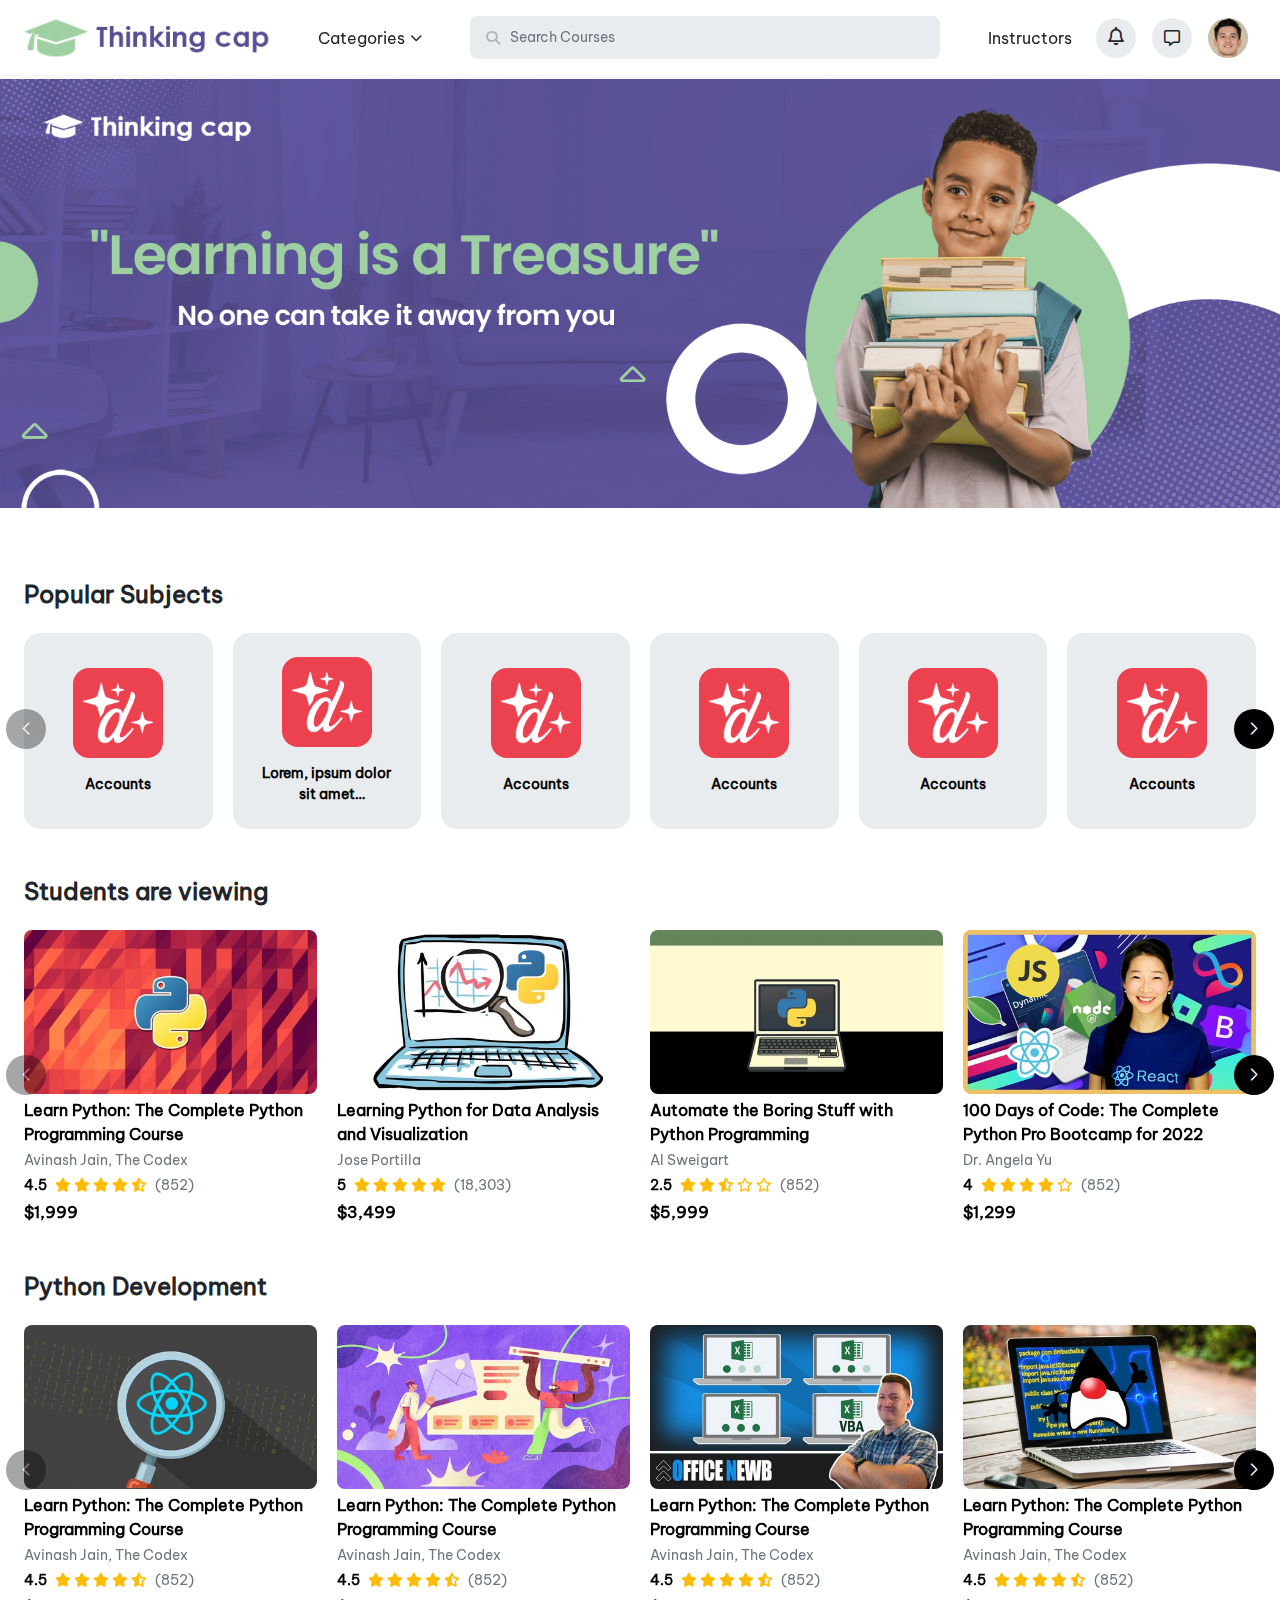
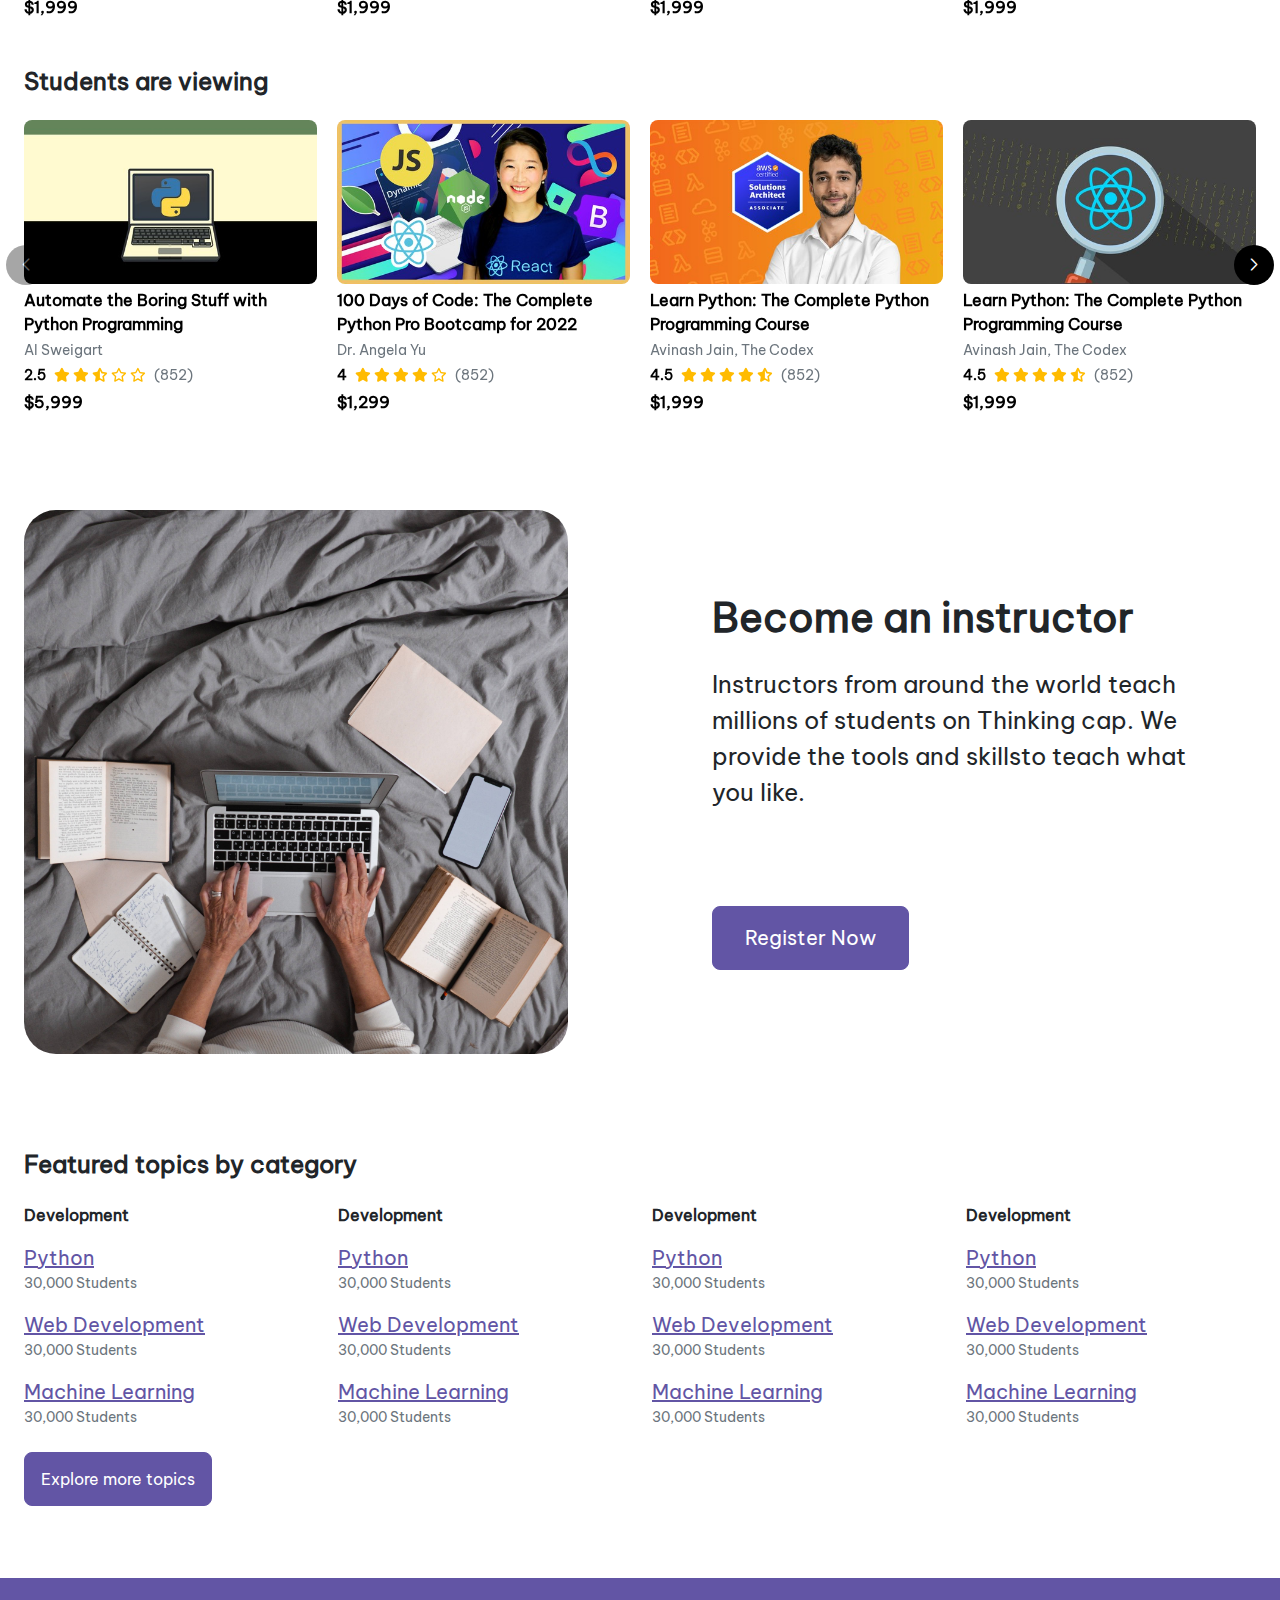
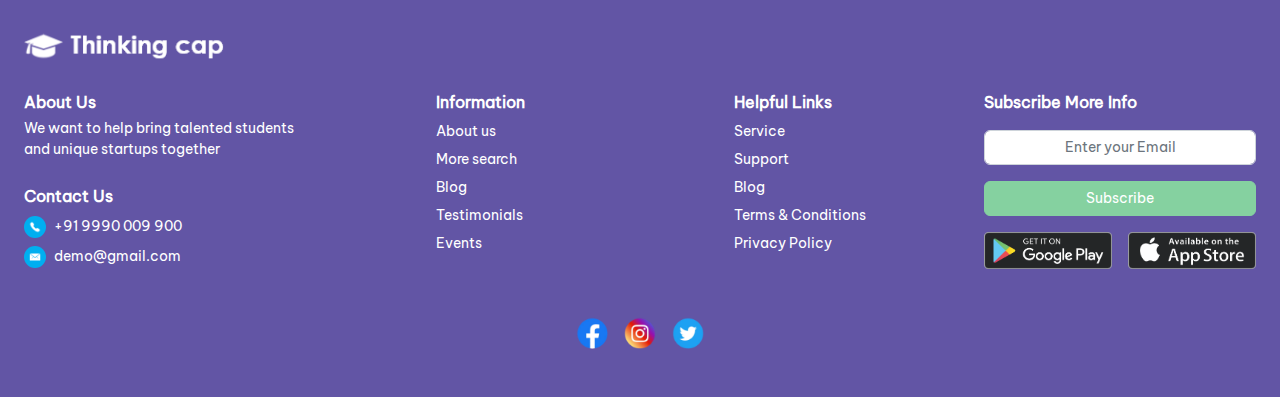
==== commit 24d7af16: "fixed dropdown not closing on hovering header" ====
--- a/src/index.html
+++ b/src/index.html
@@ -24,8 +24,8 @@
                     <img src="./assets/img/icons/logo.png" class="header-logo" alt="logo">
                 </div>
                 <div class="nav-item dropdown category-menu d-none d-lg-block">
-                    <a class="nav-link dropdown-toggle" href="#" data-bs-toggle="dropdown" data-bs-auto-close="outside"
-                        data-bs-offset="0,32">Categories</a>
+                    <a class="nav-link dropdown-toggle px-3" href="#" data-bs-toggle="dropdown" data-bs-auto-close="outside"
+                        data-bs-offset="0,8">Categories</a>
                     <ul class="dropdown-menu">
                         <li><a class="dropdown-item" href="#">Health & Fitness</a></li>
                         <li><a class="dropdown-item" href="#">Business</a></li>
@@ -58,29 +58,336 @@
                     </a>
                 </div>
                 <div class="header-controls d-none d-lg-flex align-items-center flex-0-auto">
-                    <a href="#" class="nav-link">Instructors</a>
-                    <div class="d-flex align-items-center gap-3 auth-dropdowns">
+                    <a href="#" class="nav-link px-3">Instructors</a>
+                    <div class="d-flex align-items-center auth-dropdowns">
                         <div class="nav-item dropdown dropdown-menu-end d-none d-lg-block notification-menu">
-                            <a class="nav-link dropdown-toggle icon-circle rounded-circle p-1" href="#"
-                                data-bs-toggle="dropdown" data-bs-auto-close="outside" data-bs-offset="0,24"><i
-                                    class="fa-regular fa-bell" style="font-size: 1.143rem;"></i></a>
-                            <div class="dropdown-menu">
-                                <h6 class="dropdown-header">Notifications</h6>
-                                <div class="text-muted text-center mt-4 p-3">No Notifications</div>
-                            </div>
+                            <a class="nav-link dropdown-toggle px-2" href="#" data-bs-toggle="dropdown"
+                                data-bs-auto-close="outside" data-bs-offset="0,8">
+                                <span class="icon-circle rounded-circle p-1"><i class="fa-regular fa-bell"
+                                        style="font-size: 1.143rem;"></i></span>
+                            </a>
+                            <ul class="dropdown-menu">
+                                <h6 class="dropdown-header pb-2 mb-2">Notifications</h6>
+                                <div class="overflow-menu">
+
+                                    <li><a class="dropdown-item" href="#">Notification 1 Lorem ipsum dolor sit amet
+                                            consectetur adipisicing elit. Odit, exercitationem! </a></li>
+                                    <li>
+                                        <hr class="dropdown-divider">
+                                    </li>
+                                    <li><a class="dropdown-item" href="#">Notification 2 consectetur adipisicing elit.
+                                            Odit,
+                                            exercitationem!
+                                        </a></li>
+                                    <li>
+                                    <li>
+                                        <hr class="dropdown-divider">
+                                    </li>
+                                    <li><a class="dropdown-item" href="#">Notification 1 Lorem ipsum dolor sit amet
+                                            consectetur adipisicing elit. Odit, exercitationem! </a></li>
+                                    <li>
+                                        <hr class="dropdown-divider">
+                                    </li>
+                                    <li><a class="dropdown-item" href="#">Notification 2 consectetur adipisicing elit.
+                                            Odit,
+                                            exercitationem!
+                                        </a></li>
+                                    <li>
+                                        <hr class="dropdown-divider">
+                                    </li>
+                                    <li><a class="dropdown-item" href="#">Notification 2 consectetur adipisicing elit.
+                                            Odit,
+                                            exercitationem!
+                                        </a></li>
+                                    <li>
+                                    <li>
+                                        <hr class="dropdown-divider">
+                                    </li>
+                                    <li><a class="dropdown-item" href="#">Notification 1 Lorem ipsum dolor sit amet
+                                            consectetur adipisicing elit. Odit, exercitationem! </a></li>
+                                    <li>
+                                        <hr class="dropdown-divider">
+                                    </li>
+                                    <li><a class="dropdown-item" href="#">Notification 2 consectetur adipisicing elit.
+                                            Odit,
+                                            exercitationem!
+                                        </a></li>
+                                    <li>
+                                        <hr class="dropdown-divider">
+                                    </li>
+                                    <li><a class="dropdown-item" href="#">Notification 2 consectetur adipisicing elit.
+                                            Odit,
+                                            exercitationem!
+                                        </a></li>
+                                    <li>
+                                    <li>
+                                        <hr class="dropdown-divider">
+                                    </li>
+                                    <li><a class="dropdown-item" href="#">Notification 1 Lorem ipsum dolor sit amet
+                                            consectetur adipisicing elit. Odit, exercitationem! </a></li>
+                                    <li>
+                                        <hr class="dropdown-divider">
+                                    </li>
+                                    <li><a class="dropdown-item" href="#">Notification 2 consectetur adipisicing elit.
+                                            Odit,
+                                            exercitationem!
+                                        </a></li>
+                                    <li>
+                                        <hr class="dropdown-divider">
+                                    </li>
+                                    <li><a class="dropdown-item" href="#">Notification 2 consectetur adipisicing elit.
+                                            Odit,
+                                            exercitationem!
+                                        </a></li>
+                                    <li>
+                                    <li>
+                                        <hr class="dropdown-divider">
+                                    </li>
+                                    <li><a class="dropdown-item" href="#">Notification 1 Lorem ipsum dolor sit amet
+                                            consectetur adipisicing elit. Odit, exercitationem! </a></li>
+                                    <li>
+                                        <hr class="dropdown-divider">
+                                    </li>
+                                    <li><a class="dropdown-item" href="#">Notification 2 consectetur adipisicing elit.
+                                            Odit,
+                                            exercitationem!
+                                        </a></li>
+                                </div>
+
+                                <!-- <div class="text-muted text-center mt-4 p-3">No Notifications</div> -->
+                            </ul>
                         </div>
                         <div class="nav-item dropdown dropdown-menu-end d-none d-lg-block message-menu">
-                            <a class="nav-link dropdown-toggle icon-circle rounded-circle p-1" href="#"
-                                data-bs-toggle="dropdown" data-bs-auto-close="outside" data-bs-offset="0,24"><i
-                                    class="fa-regular fa-message"></i></a>
-                            <div class="dropdown-menu">
-                                <h6 class="dropdown-header">Messages</h6>
-                                <div class="text-muted text-center mt-4 p-3">No Messages</div>
-                            </div>
+                            <a class="nav-link dropdown-toggle px-2" href="#" data-bs-toggle="dropdown"
+                                data-bs-auto-close="outside" data-bs-offset="0,8">
+                                <span class="icon-circle rounded-circle p-1"><i
+                                        class="fa-regular fa-message"></i></span>
+                            </a>
+                            <ul class="dropdown-menu">
+                                <h6 class="dropdown-header mb-2 pb-2">Messages</h6>
+                                <!-- <div class="text-muted text-center mt-4 p-3">No Messages</div> -->
+                                <div class="overflow-menu">
+
+                                    <li><a class="dropdown-item" href="#">
+                                            <div class="message-line">
+                                                <div class="d-flex gap-2">
+                                                    <div class="author-preview flex-0-auto">
+                                                        <img src="./assets/img/static/sampleperson.jpg" alt="">
+                                                    </div>
+                                                    <div class="small">
+                                                        <div
+                                                            class="d-flex gap-2 align-items-center justify-content-between">
+                                                            <div class="fw-bold">Todd Scott</div>
+                                                            <div class="text-muted message-stamp">5
+                                                                Mins
+                                                                ago</div>
+                                                        </div>
+                                                        <div class="text-muted message-content">
+                                                            Lorem ipsum dolor sit amet consectetur adipisicing elit.
+                                                            Corrupti
+                                                            aliquam
+                                                            quo
+                                                            molestias laborum dolores totam vel repudiandae impedit
+                                                            atque
+                                                            ipsum.
+                                                        </div>
+                                                    </div>
+                                                </div>
+                                            </div>
+                                        </a></li>
+                                    <li>
+                                    <li>
+                                        <hr class="dropdown-divider">
+                                    </li>
+                                    <li><a class="dropdown-item" href="#">
+                                            <div class="message-line">
+                                                <div class="d-flex gap-2">
+                                                    <div class="author-preview flex-0-auto">
+                                                        <img src="./assets/img/static/sampleperson.jpg" alt="">
+                                                    </div>
+                                                    <div class="small">
+                                                        <div
+                                                            class="d-flex gap-2 align-items-center justify-content-between">
+                                                            <div class="fw-bold">Todd Scott</div>
+                                                            <div class="text-muted message-stamp">5
+                                                                Mins
+                                                                ago</div>
+                                                        </div>
+                                                        <div class="text-muted message-content">
+                                                            Lorem ipsum dolor sit amet consectetur adipisicing elit.
+                                                            Corrupti
+                                                            aliquam
+                                                            quo
+                                                            molestias laborum dolores totam vel repudiandae impedit
+                                                            atque
+                                                            ipsum.
+                                                        </div>
+                                                    </div>
+                                                </div>
+                                            </div>
+                                        </a></li>
+                                    <li>
+                                    <li>
+                                        <hr class="dropdown-divider">
+                                    </li>
+                                    <li><a class="dropdown-item" href="#">
+                                            <div class="message-line">
+                                                <div class="d-flex gap-2">
+                                                    <div class="author-preview flex-0-auto">
+                                                        <img src="./assets/img/static/sampleperson.jpg" alt="">
+                                                    </div>
+                                                    <div class="small">
+                                                        <div
+                                                            class="d-flex gap-2 align-items-center justify-content-between">
+                                                            <div class="fw-bold">Todd Scott</div>
+                                                            <div class="text-muted message-stamp">5
+                                                                Mins
+                                                                ago</div>
+                                                        </div>
+                                                        <div class="text-muted message-content">
+                                                            Lorem ipsum dolor sit amet consectetur adipisicing elit.
+                                                            Corrupti
+                                                            aliquam
+                                                            quo
+                                                            molestias laborum dolores totam vel repudiandae impedit
+                                                            atque
+                                                            ipsum.
+                                                        </div>
+                                                    </div>
+                                                </div>
+                                            </div>
+                                        </a></li>
+                                    <li>
+                                    <li>
+                                        <hr class="dropdown-divider">
+                                    </li>
+                                    <li><a class="dropdown-item" href="#">
+                                            <div class="message-line">
+                                                <div class="d-flex gap-2">
+                                                    <div class="author-preview flex-0-auto">
+                                                        <img src="./assets/img/static/sampleperson.jpg" alt="">
+                                                    </div>
+                                                    <div class="small">
+                                                        <div
+                                                            class="d-flex gap-2 align-items-center justify-content-between">
+                                                            <div class="fw-bold">Todd Scott</div>
+                                                            <div class="text-muted message-stamp">5
+                                                                Mins
+                                                                ago</div>
+                                                        </div>
+                                                        <div class="text-muted message-content">
+                                                            Lorem ipsum dolor sit amet consectetur adipisicing elit.
+                                                            Corrupti
+                                                            aliquam
+                                                            quo
+                                                            molestias laborum dolores totam vel repudiandae impedit
+                                                            atque
+                                                            ipsum.
+                                                        </div>
+                                                    </div>
+                                                </div>
+                                            </div>
+                                        </a></li>
+                                    <li>
+                                    <li>
+                                        <hr class="dropdown-divider">
+                                    </li>
+                                    <li><a class="dropdown-item" href="#">
+                                            <div class="message-line">
+                                                <div class="d-flex gap-2">
+                                                    <div class="author-preview flex-0-auto">
+                                                        <img src="./assets/img/static/sampleperson.jpg" alt="">
+                                                    </div>
+                                                    <div class="small">
+                                                        <div
+                                                            class="d-flex gap-2 align-items-center justify-content-between">
+                                                            <div class="fw-bold">Todd Scott</div>
+                                                            <div class="text-muted message-stamp">5
+                                                                Mins
+                                                                ago</div>
+                                                        </div>
+                                                        <div class="text-muted message-content">
+                                                            Lorem ipsum dolor sit amet consectetur adipisicing elit.
+                                                            Corrupti
+                                                            aliquam
+                                                            quo
+                                                            molestias laborum dolores totam vel repudiandae impedit
+                                                            atque
+                                                            ipsum.
+                                                        </div>
+                                                    </div>
+                                                </div>
+                                            </div>
+                                        </a></li>
+                                    <li>
+                                    <li>
+                                        <hr class="dropdown-divider">
+                                    </li>
+                                    <li><a class="dropdown-item" href="#">
+                                            <div class="message-line">
+                                                <div class="d-flex gap-2">
+                                                    <div class="author-preview flex-0-auto">
+                                                        <img src="./assets/img/static/sampleperson.jpg" alt="">
+                                                    </div>
+                                                    <div class="small">
+                                                        <div
+                                                            class="d-flex gap-2 align-items-center justify-content-between">
+                                                            <div class="fw-bold">Todd Scott</div>
+                                                            <div class="text-muted message-stamp">5
+                                                                Mins
+                                                                ago</div>
+                                                        </div>
+                                                        <div class="text-muted message-content">
+                                                            Lorem ipsum dolor sit amet consectetur adipisicing elit.
+                                                            Corrupti
+                                                            aliquam
+                                                            quo
+                                                            molestias laborum dolores totam vel repudiandae impedit
+                                                            atque
+                                                            ipsum.
+                                                        </div>
+                                                    </div>
+                                                </div>
+                                            </div>
+                                        </a></li>
+                                    <li>
+                                    <li>
+                                        <hr class="dropdown-divider">
+                                    </li>
+                                    <li><a class="dropdown-item" href="#">
+                                            <div class="message-line">
+                                                <div class="d-flex gap-2">
+                                                    <div class="author-preview flex-0-auto">
+                                                        <img src="./assets/img/static/sampleperson.jpg" alt="">
+                                                    </div>
+                                                    <div class="small">
+                                                        <div
+                                                            class="d-flex gap-2 align-items-center justify-content-between">
+                                                            <div class="fw-bold">Todd Scott</div>
+                                                            <div class="text-muted message-stamp">5
+                                                                Mins
+                                                                ago</div>
+                                                        </div>
+                                                        <div class="text-muted message-content">
+                                                            Lorem ipsum dolor sit amet consectetur adipisicing elit.
+                                                            Corrupti
+                                                            aliquam
+                                                            quo
+                                                            molestias laborum dolores totam vel repudiandae impedit
+                                                            atque
+                                                            ipsum.
+                                                        </div>
+                                                    </div>
+                                                </div>
+                                            </div>
+                                        </a></li>
+                                    <li>
+                                </div>
+                            </ul>
                         </div>
                         <div class="nav-item dropdown dropdown-menu-end d-none d-lg-block">
-                            <a class="nav-link dropdown-toggle" href="#" data-bs-toggle="dropdown"
-                                data-bs-auto-close="outside" data-bs-offset="0,24">
+                            <a class="nav-link dropdown-toggle px-2" href="#" data-bs-toggle="dropdown"
+                                data-bs-auto-close="outside" data-bs-offset="0,8">
                                 <div class="author-preview flex-0-auto">
                                     <img src="./assets/img/static/sampleperson.jpg" alt="">
                                 </div>
--- a/src/assets/styles/style.min.css
+++ b/src/assets/styles/style.min.css
@@ -3,5 +3,5 @@
    * Copyright 2011-2022 The Bootstrap Authors
    * Copyright 2011-2022 Twitter, Inc.
    * Licensed under MIT (https://github.com/twbs/bootstrap/blob/main/LICENSE)
-   */:root{--bs-blue: #0d6efd;--bs-indigo: #6610f2;--bs-purple: #6f42c1;--bs-pink: #d63384;--bs-red: #dc3545;--bs-orange: #fd7e14;--bs-yellow: #ffc107;--bs-green: #198754;--bs-teal: #20c997;--bs-cyan: #0dcaf0;--bs-black: #000;--bs-white: #fff;--bs-gray: #6c757d;--bs-gray-dark: #343a40;--bs-gray-100: #f8f9fa;--bs-gray-200: #e9ecef;--bs-gray-300: #dee2e6;--bs-gray-400: #ced4da;--bs-gray-500: #adb5bd;--bs-gray-600: #6c757d;--bs-gray-700: #495057;--bs-gray-800: #343a40;--bs-gray-900: #212529;--bs-primary: #6255a5;--bs-secondary: #85d1a0;--bs-success: #198754;--bs-info: #0dcaf0;--bs-warning: #ffc107;--bs-danger: #dc3545;--bs-light: #f8f9fa;--bs-dark: #212529;--bs-primary-rgb: 98,85,165;--bs-secondary-rgb: 133,209,160;--bs-success-rgb: 25,135,84;--bs-info-rgb: 13,202,240;--bs-warning-rgb: 255,193,7;--bs-danger-rgb: 220,53,69;--bs-light-rgb: 248,249,250;--bs-dark-rgb: 33,37,41;--bs-white-rgb: 255,255,255;--bs-black-rgb: 0,0,0;--bs-body-color-rgb: 33,37,41;--bs-body-bg-rgb: 255,255,255;--bs-font-sans-serif: system-ui, -apple-system, "Segoe UI", Roboto, "Helvetica Neue", "Noto Sans", "Liberation Sans", Arial, sans-serif, "Apple Color Emoji", "Segoe UI Emoji", "Segoe UI Symbol", "Noto Color Emoji";--bs-font-monospace: SFMono-Regular, Menlo, Monaco, Consolas, "Liberation Mono", "Courier New", monospace;--bs-gradient: linear-gradient(180deg, rgba(255,255,255,0.15), rgba(255,255,255,0));--bs-body-font-family: font-regular;--bs-body-font-size:1rem;--bs-body-font-weight: 400;--bs-body-line-height: 1.5;--bs-body-color: #212529;--bs-body-bg: #fff;--bs-border-width: 1px;--bs-border-style: solid;--bs-border-color: #dee2e6;--bs-border-color-translucent: rgba(0,0,0,0.175);--bs-border-radius: .375rem;--bs-border-radius-sm: .25rem;--bs-border-radius-lg: .5rem;--bs-border-radius-xl: 1rem;--bs-border-radius-2xl: 2rem;--bs-border-radius-pill: 50rem;--bs-link-color: #6255a5;--bs-link-hover-color: #4e4484;--bs-code-color: #d63384;--bs-highlight-bg: #fff3cd}*,*::before,*::after{-webkit-box-sizing:border-box;box-sizing:border-box}@media (prefers-reduced-motion: no-preference){:root{scroll-behavior:smooth}}body{margin:0;font-family:var(--bs-body-font-family);font-size:var(--bs-body-font-size);font-weight:var(--bs-body-font-weight);line-height:var(--bs-body-line-height);color:var(--bs-body-color);text-align:var(--bs-body-text-align);background-color:var(--bs-body-bg);-webkit-text-size-adjust:100%;-webkit-tap-highlight-color:rgba(0,0,0,0)}hr{margin:1rem 0;color:inherit;border:0;border-top:1px solid;opacity:.25}h1,.h1,h2,.h2,h3,.h3,h4,.h4,h5,.h5,h6,.h6{margin-top:0;margin-bottom:.5rem;font-weight:500;line-height:1.2}h1,.h1{font-size:calc(1.375rem + 1.5vw)}@media (min-width: 1200px){h1,.h1{font-size:2.5rem}}h2,.h2{font-size:calc(1.325rem + .9vw)}@media (min-width: 1200px){h2,.h2{font-size:2rem}}h3,.h3{font-size:calc(1.3rem + .6vw)}@media (min-width: 1200px){h3,.h3{font-size:1.75rem}}h4,.h4{font-size:calc(1.275rem + .3vw)}@media (min-width: 1200px){h4,.h4{font-size:1.5rem}}h5,.h5{font-size:1.25rem}h6,.h6{font-size:1rem}p{margin-top:0;margin-bottom:1rem}abbr[title]{-webkit-text-decoration:underline dotted;text-decoration:underline dotted;cursor:help;text-decoration-skip-ink:none}address{margin-bottom:1rem;font-style:normal;line-height:inherit}ol,ul{padding-left:2rem}ol,ul,dl{margin-top:0;margin-bottom:1rem}ol ol,ul ul,ol ul,ul ol{margin-bottom:0}dt{font-weight:700}dd{margin-bottom:.5rem;margin-left:0}blockquote{margin:0 0 1rem}b,strong{font-weight:bolder}small,.small{font-size:.875em}mark,.mark{padding:.1875em;background-color:var(--bs-highlight-bg)}sub,sup{position:relative;font-size:.75em;line-height:0;vertical-align:baseline}sub{bottom:-.25em}sup{top:-.5em}a{color:var(--bs-link-color);text-decoration:underline}a:hover{color:var(--bs-link-hover-color)}a:not([href]):not([class]),a:not([href]):not([class]):hover{color:inherit;text-decoration:none}pre,code,kbd,samp{font-family:var(--bs-font-monospace);font-size:1em}pre{display:block;margin-top:0;margin-bottom:1rem;overflow:auto;font-size:.875em}pre code{font-size:inherit;color:inherit;word-break:normal}code{font-size:.875em;color:var(--bs-code-color);word-wrap:break-word}a>code{color:inherit}kbd{padding:.1875rem .375rem;font-size:.875em;color:var(--bs-body-bg);background-color:var(--bs-body-color);border-radius:.25rem}kbd kbd{padding:0;font-size:1em}figure{margin:0 0 1rem}img,svg{vertical-align:middle}table{caption-side:bottom;border-collapse:collapse}caption{padding-top:.5rem;padding-bottom:.5rem;color:#6c757d;text-align:left}th{text-align:inherit;text-align:-webkit-match-parent}thead,tbody,tfoot,tr,td,th{border-color:inherit;border-style:solid;border-width:0}label{display:inline-block}button{border-radius:0}button:focus:not(:focus-visible){outline:0}input,button,select,optgroup,textarea{margin:0;font-family:inherit;font-size:inherit;line-height:inherit}button,select{text-transform:none}[role="button"]{cursor:pointer}select{word-wrap:normal}select:disabled{opacity:1}[list]:not([type="date"]):not([type="datetime-local"]):not([type="month"]):not([type="week"]):not([type="time"])::-webkit-calendar-picker-indicator{display:none !important}button,[type="button"],[type="reset"],[type="submit"]{-webkit-appearance:button}button:not(:disabled),[type="button"]:not(:disabled),[type="reset"]:not(:disabled),[type="submit"]:not(:disabled){cursor:pointer}::-moz-focus-inner{padding:0;border-style:none}textarea{resize:vertical}fieldset{min-width:0;padding:0;margin:0;border:0}legend{float:left;width:100%;padding:0;margin-bottom:.5rem;font-size:calc(1.275rem + .3vw);line-height:inherit}@media (min-width: 1200px){legend{font-size:1.5rem}}legend+*{clear:left}::-webkit-datetime-edit-fields-wrapper,::-webkit-datetime-edit-text,::-webkit-datetime-edit-minute,::-webkit-datetime-edit-hour-field,::-webkit-datetime-edit-day-field,::-webkit-datetime-edit-month-field,::-webkit-datetime-edit-year-field{padding:0}::-webkit-inner-spin-button{height:auto}[type="search"]{outline-offset:-2px;-webkit-appearance:textfield}::-webkit-search-decoration{-webkit-appearance:none}::-webkit-color-swatch-wrapper{padding:0}::file-selector-button{font:inherit;-webkit-appearance:button}output{display:inline-block}iframe{border:0}summary{display:list-item;cursor:pointer}progress{vertical-align:baseline}[hidden]{display:none !important}.lead{font-size:1.25rem;font-weight:300}.display-1{font-size:calc(1.625rem + 4.5vw);font-weight:300;line-height:1.2}@media (min-width: 1200px){.display-1{font-size:5rem}}.display-2{font-size:calc(1.575rem + 3.9vw);font-weight:300;line-height:1.2}@media (min-width: 1200px){.display-2{font-size:4.5rem}}.display-3{font-size:calc(1.525rem + 3.3vw);font-weight:300;line-height:1.2}@media (min-width: 1200px){.display-3{font-size:4rem}}.display-4{font-size:calc(1.475rem + 2.7vw);font-weight:300;line-height:1.2}@media (min-width: 1200px){.display-4{font-size:3.5rem}}.display-5{font-size:calc(1.425rem + 2.1vw);font-weight:300;line-height:1.2}@media (min-width: 1200px){.display-5{font-size:3rem}}.display-6{font-size:calc(1.375rem + 1.5vw);font-weight:300;line-height:1.2}@media (min-width: 1200px){.display-6{font-size:2.5rem}}.list-unstyled{padding-left:0;list-style:none}.list-inline{padding-left:0;list-style:none}.list-inline-item{display:inline-block}.list-inline-item:not(:last-child){margin-right:.5rem}.initialism{font-size:.875em;text-transform:uppercase}.blockquote{margin-bottom:1rem;font-size:1.25rem}.blockquote>:last-child{margin-bottom:0}.blockquote-footer{margin-top:-1rem;margin-bottom:1rem;font-size:.875em;color:#6c757d}.blockquote-footer::before{content:"\2014\00A0"}.img-fluid{max-width:100%;height:auto}.img-thumbnail{padding:.25rem;background-color:#fff;border:1px solid var(--bs-border-color);border-radius:.375rem;max-width:100%;height:auto}.figure{display:inline-block}.figure-img{margin-bottom:.5rem;line-height:1}.figure-caption{font-size:.875em;color:#6c757d}.container,.container-fluid,.container-sm,.container-md,.container-lg,.container-xl,.container-xxl{--bs-gutter-x: 1.5rem;--bs-gutter-y: 0;width:100%;padding-right:calc(var(--bs-gutter-x) * .5);padding-left:calc(var(--bs-gutter-x) * .5);margin-right:auto;margin-left:auto}@media (min-width: 576px){.container,.container-sm{max-width:540px}}@media (min-width: 768px){.container,.container-sm,.container-md{max-width:720px}}@media (min-width: 992px){.container,.container-sm,.container-md,.container-lg{max-width:960px}}@media (min-width: 1200px){.container,.container-sm,.container-md,.container-lg,.container-xl{max-width:1140px}}@media (min-width: 1400px){.container,.container-sm,.container-md,.container-lg,.container-xl,.container-xxl{max-width:1320px}}.row{--bs-gutter-x: 1.5rem;--bs-gutter-y: 0;display:-webkit-box;display:-ms-flexbox;display:flex;-ms-flex-wrap:wrap;flex-wrap:wrap;margin-top:calc(-1 * var(--bs-gutter-y));margin-right:calc(-.5 * var(--bs-gutter-x));margin-left:calc(-.5 * var(--bs-gutter-x))}.row>*{-ms-flex-negative:0;flex-shrink:0;width:100%;max-width:100%;padding-right:calc(var(--bs-gutter-x) * .5);padding-left:calc(var(--bs-gutter-x) * .5);margin-top:var(--bs-gutter-y)}.col{-webkit-box-flex:1;-ms-flex:1 0 0%;flex:1 0 0%}.row-cols-auto>*{-webkit-box-flex:0;-ms-flex:0 0 auto;flex:0 0 auto;width:auto}.row-cols-1>*{-webkit-box-flex:0;-ms-flex:0 0 auto;flex:0 0 auto;width:100%}.row-cols-2>*{-webkit-box-flex:0;-ms-flex:0 0 auto;flex:0 0 auto;width:50%}.row-cols-3>*{-webkit-box-flex:0;-ms-flex:0 0 auto;flex:0 0 auto;width:33.33333%}.row-cols-4>*{-webkit-box-flex:0;-ms-flex:0 0 auto;flex:0 0 auto;width:25%}.row-cols-5>*{-webkit-box-flex:0;-ms-flex:0 0 auto;flex:0 0 auto;width:20%}.row-cols-6>*{-webkit-box-flex:0;-ms-flex:0 0 auto;flex:0 0 auto;width:16.66667%}.col-auto{-webkit-box-flex:0;-ms-flex:0 0 auto;flex:0 0 auto;width:auto}.col-1{-webkit-box-flex:0;-ms-flex:0 0 auto;flex:0 0 auto;width:8.33333%}.col-2{-webkit-box-flex:0;-ms-flex:0 0 auto;flex:0 0 auto;width:16.66667%}.col-3{-webkit-box-flex:0;-ms-flex:0 0 auto;flex:0 0 auto;width:25%}.col-4{-webkit-box-flex:0;-ms-flex:0 0 auto;flex:0 0 auto;width:33.33333%}.col-5{-webkit-box-flex:0;-ms-flex:0 0 auto;flex:0 0 auto;width:41.66667%}.col-6{-webkit-box-flex:0;-ms-flex:0 0 auto;flex:0 0 auto;width:50%}.col-7{-webkit-box-flex:0;-ms-flex:0 0 auto;flex:0 0 auto;width:58.33333%}.col-8{-webkit-box-flex:0;-ms-flex:0 0 auto;flex:0 0 auto;width:66.66667%}.col-9{-webkit-box-flex:0;-ms-flex:0 0 auto;flex:0 0 auto;width:75%}.col-10{-webkit-box-flex:0;-ms-flex:0 0 auto;flex:0 0 auto;width:83.33333%}.col-11{-webkit-box-flex:0;-ms-flex:0 0 auto;flex:0 0 auto;width:91.66667%}.col-12{-webkit-box-flex:0;-ms-flex:0 0 auto;flex:0 0 auto;width:100%}.offset-1{margin-left:8.33333%}.offset-2{margin-left:16.66667%}.offset-3{margin-left:25%}.offset-4{margin-left:33.33333%}.offset-5{margin-left:41.66667%}.offset-6{margin-left:50%}.offset-7{margin-left:58.33333%}.offset-8{margin-left:66.66667%}.offset-9{margin-left:75%}.offset-10{margin-left:83.33333%}.offset-11{margin-left:91.66667%}.g-0,.gx-0{--bs-gutter-x: 0}.g-0,.gy-0{--bs-gutter-y: 0}.g-1,.gx-1{--bs-gutter-x: .25rem}.g-1,.gy-1{--bs-gutter-y: .25rem}.g-2,.gx-2{--bs-gutter-x: .5rem}.g-2,.gy-2{--bs-gutter-y: .5rem}.g-3,.gx-3{--bs-gutter-x: 1rem}.g-3,.gy-3{--bs-gutter-y: 1rem}.g-4,.gx-4{--bs-gutter-x: 1.5rem}.g-4,.gy-4{--bs-gutter-y: 1.5rem}.g-5,.gx-5{--bs-gutter-x: 3rem}.g-5,.gy-5{--bs-gutter-y: 3rem}@media (min-width: 576px){.col-sm{-webkit-box-flex:1;-ms-flex:1 0 0%;flex:1 0 0%}.row-cols-sm-auto>*{-webkit-box-flex:0;-ms-flex:0 0 auto;flex:0 0 auto;width:auto}.row-cols-sm-1>*{-webkit-box-flex:0;-ms-flex:0 0 auto;flex:0 0 auto;width:100%}.row-cols-sm-2>*{-webkit-box-flex:0;-ms-flex:0 0 auto;flex:0 0 auto;width:50%}.row-cols-sm-3>*{-webkit-box-flex:0;-ms-flex:0 0 auto;flex:0 0 auto;width:33.33333%}.row-cols-sm-4>*{-webkit-box-flex:0;-ms-flex:0 0 auto;flex:0 0 auto;width:25%}.row-cols-sm-5>*{-webkit-box-flex:0;-ms-flex:0 0 auto;flex:0 0 auto;width:20%}.row-cols-sm-6>*{-webkit-box-flex:0;-ms-flex:0 0 auto;flex:0 0 auto;width:16.66667%}.col-sm-auto{-webkit-box-flex:0;-ms-flex:0 0 auto;flex:0 0 auto;width:auto}.col-sm-1{-webkit-box-flex:0;-ms-flex:0 0 auto;flex:0 0 auto;width:8.33333%}.col-sm-2{-webkit-box-flex:0;-ms-flex:0 0 auto;flex:0 0 auto;width:16.66667%}.col-sm-3{-webkit-box-flex:0;-ms-flex:0 0 auto;flex:0 0 auto;width:25%}.col-sm-4{-webkit-box-flex:0;-ms-flex:0 0 auto;flex:0 0 auto;width:33.33333%}.col-sm-5{-webkit-box-flex:0;-ms-flex:0 0 auto;flex:0 0 auto;width:41.66667%}.col-sm-6{-webkit-box-flex:0;-ms-flex:0 0 auto;flex:0 0 auto;width:50%}.col-sm-7{-webkit-box-flex:0;-ms-flex:0 0 auto;flex:0 0 auto;width:58.33333%}.col-sm-8{-webkit-box-flex:0;-ms-flex:0 0 auto;flex:0 0 auto;width:66.66667%}.col-sm-9{-webkit-box-flex:0;-ms-flex:0 0 auto;flex:0 0 auto;width:75%}.col-sm-10{-webkit-box-flex:0;-ms-flex:0 0 auto;flex:0 0 auto;width:83.33333%}.col-sm-11{-webkit-box-flex:0;-ms-flex:0 0 auto;flex:0 0 auto;width:91.66667%}.col-sm-12{-webkit-box-flex:0;-ms-flex:0 0 auto;flex:0 0 auto;width:100%}.offset-sm-0{margin-left:0}.offset-sm-1{margin-left:8.33333%}.offset-sm-2{margin-left:16.66667%}.offset-sm-3{margin-left:25%}.offset-sm-4{margin-left:33.33333%}.offset-sm-5{margin-left:41.66667%}.offset-sm-6{margin-left:50%}.offset-sm-7{margin-left:58.33333%}.offset-sm-8{margin-left:66.66667%}.offset-sm-9{margin-left:75%}.offset-sm-10{margin-left:83.33333%}.offset-sm-11{margin-left:91.66667%}.g-sm-0,.gx-sm-0{--bs-gutter-x: 0}.g-sm-0,.gy-sm-0{--bs-gutter-y: 0}.g-sm-1,.gx-sm-1{--bs-gutter-x: .25rem}.g-sm-1,.gy-sm-1{--bs-gutter-y: .25rem}.g-sm-2,.gx-sm-2{--bs-gutter-x: .5rem}.g-sm-2,.gy-sm-2{--bs-gutter-y: .5rem}.g-sm-3,.gx-sm-3{--bs-gutter-x: 1rem}.g-sm-3,.gy-sm-3{--bs-gutter-y: 1rem}.g-sm-4,.gx-sm-4{--bs-gutter-x: 1.5rem}.g-sm-4,.gy-sm-4{--bs-gutter-y: 1.5rem}.g-sm-5,.gx-sm-5{--bs-gutter-x: 3rem}.g-sm-5,.gy-sm-5{--bs-gutter-y: 3rem}}@media (min-width: 768px){.col-md{-webkit-box-flex:1;-ms-flex:1 0 0%;flex:1 0 0%}.row-cols-md-auto>*{-webkit-box-flex:0;-ms-flex:0 0 auto;flex:0 0 auto;width:auto}.row-cols-md-1>*{-webkit-box-flex:0;-ms-flex:0 0 auto;flex:0 0 auto;width:100%}.row-cols-md-2>*{-webkit-box-flex:0;-ms-flex:0 0 auto;flex:0 0 auto;width:50%}.row-cols-md-3>*{-webkit-box-flex:0;-ms-flex:0 0 auto;flex:0 0 auto;width:33.33333%}.row-cols-md-4>*{-webkit-box-flex:0;-ms-flex:0 0 auto;flex:0 0 auto;width:25%}.row-cols-md-5>*{-webkit-box-flex:0;-ms-flex:0 0 auto;flex:0 0 auto;width:20%}.row-cols-md-6>*{-webkit-box-flex:0;-ms-flex:0 0 auto;flex:0 0 auto;width:16.66667%}.col-md-auto{-webkit-box-flex:0;-ms-flex:0 0 auto;flex:0 0 auto;width:auto}.col-md-1{-webkit-box-flex:0;-ms-flex:0 0 auto;flex:0 0 auto;width:8.33333%}.col-md-2{-webkit-box-flex:0;-ms-flex:0 0 auto;flex:0 0 auto;width:16.66667%}.col-md-3{-webkit-box-flex:0;-ms-flex:0 0 auto;flex:0 0 auto;width:25%}.col-md-4{-webkit-box-flex:0;-ms-flex:0 0 auto;flex:0 0 auto;width:33.33333%}.col-md-5{-webkit-box-flex:0;-ms-flex:0 0 auto;flex:0 0 auto;width:41.66667%}.col-md-6{-webkit-box-flex:0;-ms-flex:0 0 auto;flex:0 0 auto;width:50%}.col-md-7{-webkit-box-flex:0;-ms-flex:0 0 auto;flex:0 0 auto;width:58.33333%}.col-md-8{-webkit-box-flex:0;-ms-flex:0 0 auto;flex:0 0 auto;width:66.66667%}.col-md-9{-webkit-box-flex:0;-ms-flex:0 0 auto;flex:0 0 auto;width:75%}.col-md-10{-webkit-box-flex:0;-ms-flex:0 0 auto;flex:0 0 auto;width:83.33333%}.col-md-11{-webkit-box-flex:0;-ms-flex:0 0 auto;flex:0 0 auto;width:91.66667%}.col-md-12{-webkit-box-flex:0;-ms-flex:0 0 auto;flex:0 0 auto;width:100%}.offset-md-0{margin-left:0}.offset-md-1{margin-left:8.33333%}.offset-md-2{margin-left:16.66667%}.offset-md-3{margin-left:25%}.offset-md-4{margin-left:33.33333%}.offset-md-5{margin-left:41.66667%}.offset-md-6{margin-left:50%}.offset-md-7{margin-left:58.33333%}.offset-md-8{margin-left:66.66667%}.offset-md-9{margin-left:75%}.offset-md-10{margin-left:83.33333%}.offset-md-11{margin-left:91.66667%}.g-md-0,.gx-md-0{--bs-gutter-x: 0}.g-md-0,.gy-md-0{--bs-gutter-y: 0}.g-md-1,.gx-md-1{--bs-gutter-x: .25rem}.g-md-1,.gy-md-1{--bs-gutter-y: .25rem}.g-md-2,.gx-md-2{--bs-gutter-x: .5rem}.g-md-2,.gy-md-2{--bs-gutter-y: .5rem}.g-md-3,.gx-md-3{--bs-gutter-x: 1rem}.g-md-3,.gy-md-3{--bs-gutter-y: 1rem}.g-md-4,.gx-md-4{--bs-gutter-x: 1.5rem}.g-md-4,.gy-md-4{--bs-gutter-y: 1.5rem}.g-md-5,.gx-md-5{--bs-gutter-x: 3rem}.g-md-5,.gy-md-5{--bs-gutter-y: 3rem}}@media (min-width: 992px){.col-lg{-webkit-box-flex:1;-ms-flex:1 0 0%;flex:1 0 0%}.row-cols-lg-auto>*{-webkit-box-flex:0;-ms-flex:0 0 auto;flex:0 0 auto;width:auto}.row-cols-lg-1>*{-webkit-box-flex:0;-ms-flex:0 0 auto;flex:0 0 auto;width:100%}.row-cols-lg-2>*{-webkit-box-flex:0;-ms-flex:0 0 auto;flex:0 0 auto;width:50%}.row-cols-lg-3>*{-webkit-box-flex:0;-ms-flex:0 0 auto;flex:0 0 auto;width:33.33333%}.row-cols-lg-4>*{-webkit-box-flex:0;-ms-flex:0 0 auto;flex:0 0 auto;width:25%}.row-cols-lg-5>*{-webkit-box-flex:0;-ms-flex:0 0 auto;flex:0 0 auto;width:20%}.row-cols-lg-6>*{-webkit-box-flex:0;-ms-flex:0 0 auto;flex:0 0 auto;width:16.66667%}.col-lg-auto{-webkit-box-flex:0;-ms-flex:0 0 auto;flex:0 0 auto;width:auto}.col-lg-1{-webkit-box-flex:0;-ms-flex:0 0 auto;flex:0 0 auto;width:8.33333%}.col-lg-2{-webkit-box-flex:0;-ms-flex:0 0 auto;flex:0 0 auto;width:16.66667%}.col-lg-3{-webkit-box-flex:0;-ms-flex:0 0 auto;flex:0 0 auto;width:25%}.col-lg-4{-webkit-box-flex:0;-ms-flex:0 0 auto;flex:0 0 auto;width:33.33333%}.col-lg-5{-webkit-box-flex:0;-ms-flex:0 0 auto;flex:0 0 auto;width:41.66667%}.col-lg-6{-webkit-box-flex:0;-ms-flex:0 0 auto;flex:0 0 auto;width:50%}.col-lg-7{-webkit-box-flex:0;-ms-flex:0 0 auto;flex:0 0 auto;width:58.33333%}.col-lg-8{-webkit-box-flex:0;-ms-flex:0 0 auto;flex:0 0 auto;width:66.66667%}.col-lg-9{-webkit-box-flex:0;-ms-flex:0 0 auto;flex:0 0 auto;width:75%}.col-lg-10{-webkit-box-flex:0;-ms-flex:0 0 auto;flex:0 0 auto;width:83.33333%}.col-lg-11{-webkit-box-flex:0;-ms-flex:0 0 auto;flex:0 0 auto;width:91.66667%}.col-lg-12{-webkit-box-flex:0;-ms-flex:0 0 auto;flex:0 0 auto;width:100%}.offset-lg-0{margin-left:0}.offset-lg-1{margin-left:8.33333%}.offset-lg-2{margin-left:16.66667%}.offset-lg-3{margin-left:25%}.offset-lg-4{margin-left:33.33333%}.offset-lg-5{margin-left:41.66667%}.offset-lg-6{margin-left:50%}.offset-lg-7{margin-left:58.33333%}.offset-lg-8{margin-left:66.66667%}.offset-lg-9{margin-left:75%}.offset-lg-10{margin-left:83.33333%}.offset-lg-11{margin-left:91.66667%}.g-lg-0,.gx-lg-0{--bs-gutter-x: 0}.g-lg-0,.gy-lg-0{--bs-gutter-y: 0}.g-lg-1,.gx-lg-1{--bs-gutter-x: .25rem}.g-lg-1,.gy-lg-1{--bs-gutter-y: .25rem}.g-lg-2,.gx-lg-2{--bs-gutter-x: .5rem}.g-lg-2,.gy-lg-2{--bs-gutter-y: .5rem}.g-lg-3,.gx-lg-3{--bs-gutter-x: 1rem}.g-lg-3,.gy-lg-3{--bs-gutter-y: 1rem}.g-lg-4,.gx-lg-4{--bs-gutter-x: 1.5rem}.g-lg-4,.gy-lg-4{--bs-gutter-y: 1.5rem}.g-lg-5,.gx-lg-5{--bs-gutter-x: 3rem}.g-lg-5,.gy-lg-5{--bs-gutter-y: 3rem}}@media (min-width: 1200px){.col-xl{-webkit-box-flex:1;-ms-flex:1 0 0%;flex:1 0 0%}.row-cols-xl-auto>*{-webkit-box-flex:0;-ms-flex:0 0 auto;flex:0 0 auto;width:auto}.row-cols-xl-1>*{-webkit-box-flex:0;-ms-flex:0 0 auto;flex:0 0 auto;width:100%}.row-cols-xl-2>*{-webkit-box-flex:0;-ms-flex:0 0 auto;flex:0 0 auto;width:50%}.row-cols-xl-3>*{-webkit-box-flex:0;-ms-flex:0 0 auto;flex:0 0 auto;width:33.33333%}.row-cols-xl-4>*{-webkit-box-flex:0;-ms-flex:0 0 auto;flex:0 0 auto;width:25%}.row-cols-xl-5>*{-webkit-box-flex:0;-ms-flex:0 0 auto;flex:0 0 auto;width:20%}.row-cols-xl-6>*{-webkit-box-flex:0;-ms-flex:0 0 auto;flex:0 0 auto;width:16.66667%}.col-xl-auto{-webkit-box-flex:0;-ms-flex:0 0 auto;flex:0 0 auto;width:auto}.col-xl-1{-webkit-box-flex:0;-ms-flex:0 0 auto;flex:0 0 auto;width:8.33333%}.col-xl-2{-webkit-box-flex:0;-ms-flex:0 0 auto;flex:0 0 auto;width:16.66667%}.col-xl-3{-webkit-box-flex:0;-ms-flex:0 0 auto;flex:0 0 auto;width:25%}.col-xl-4{-webkit-box-flex:0;-ms-flex:0 0 auto;flex:0 0 auto;width:33.33333%}.col-xl-5{-webkit-box-flex:0;-ms-flex:0 0 auto;flex:0 0 auto;width:41.66667%}.col-xl-6{-webkit-box-flex:0;-ms-flex:0 0 auto;flex:0 0 auto;width:50%}.col-xl-7{-webkit-box-flex:0;-ms-flex:0 0 auto;flex:0 0 auto;width:58.33333%}.col-xl-8{-webkit-box-flex:0;-ms-flex:0 0 auto;flex:0 0 auto;width:66.66667%}.col-xl-9{-webkit-box-flex:0;-ms-flex:0 0 auto;flex:0 0 auto;width:75%}.col-xl-10{-webkit-box-flex:0;-ms-flex:0 0 auto;flex:0 0 auto;width:83.33333%}.col-xl-11{-webkit-box-flex:0;-ms-flex:0 0 auto;flex:0 0 auto;width:91.66667%}.col-xl-12{-webkit-box-flex:0;-ms-flex:0 0 auto;flex:0 0 auto;width:100%}.offset-xl-0{margin-left:0}.offset-xl-1{margin-left:8.33333%}.offset-xl-2{margin-left:16.66667%}.offset-xl-3{margin-left:25%}.offset-xl-4{margin-left:33.33333%}.offset-xl-5{margin-left:41.66667%}.offset-xl-6{margin-left:50%}.offset-xl-7{margin-left:58.33333%}.offset-xl-8{margin-left:66.66667%}.offset-xl-9{margin-left:75%}.offset-xl-10{margin-left:83.33333%}.offset-xl-11{margin-left:91.66667%}.g-xl-0,.gx-xl-0{--bs-gutter-x: 0}.g-xl-0,.gy-xl-0{--bs-gutter-y: 0}.g-xl-1,.gx-xl-1{--bs-gutter-x: .25rem}.g-xl-1,.gy-xl-1{--bs-gutter-y: .25rem}.g-xl-2,.gx-xl-2{--bs-gutter-x: .5rem}.g-xl-2,.gy-xl-2{--bs-gutter-y: .5rem}.g-xl-3,.gx-xl-3{--bs-gutter-x: 1rem}.g-xl-3,.gy-xl-3{--bs-gutter-y: 1rem}.g-xl-4,.gx-xl-4{--bs-gutter-x: 1.5rem}.g-xl-4,.gy-xl-4{--bs-gutter-y: 1.5rem}.g-xl-5,.gx-xl-5{--bs-gutter-x: 3rem}.g-xl-5,.gy-xl-5{--bs-gutter-y: 3rem}}@media (min-width: 1400px){.col-xxl{-webkit-box-flex:1;-ms-flex:1 0 0%;flex:1 0 0%}.row-cols-xxl-auto>*{-webkit-box-flex:0;-ms-flex:0 0 auto;flex:0 0 auto;width:auto}.row-cols-xxl-1>*{-webkit-box-flex:0;-ms-flex:0 0 auto;flex:0 0 auto;width:100%}.row-cols-xxl-2>*{-webkit-box-flex:0;-ms-flex:0 0 auto;flex:0 0 auto;width:50%}.row-cols-xxl-3>*{-webkit-box-flex:0;-ms-flex:0 0 auto;flex:0 0 auto;width:33.33333%}.row-cols-xxl-4>*{-webkit-box-flex:0;-ms-flex:0 0 auto;flex:0 0 auto;width:25%}.row-cols-xxl-5>*{-webkit-box-flex:0;-ms-flex:0 0 auto;flex:0 0 auto;width:20%}.row-cols-xxl-6>*{-webkit-box-flex:0;-ms-flex:0 0 auto;flex:0 0 auto;width:16.66667%}.col-xxl-auto{-webkit-box-flex:0;-ms-flex:0 0 auto;flex:0 0 auto;width:auto}.col-xxl-1{-webkit-box-flex:0;-ms-flex:0 0 auto;flex:0 0 auto;width:8.33333%}.col-xxl-2{-webkit-box-flex:0;-ms-flex:0 0 auto;flex:0 0 auto;width:16.66667%}.col-xxl-3{-webkit-box-flex:0;-ms-flex:0 0 auto;flex:0 0 auto;width:25%}.col-xxl-4{-webkit-box-flex:0;-ms-flex:0 0 auto;flex:0 0 auto;width:33.33333%}.col-xxl-5{-webkit-box-flex:0;-ms-flex:0 0 auto;flex:0 0 auto;width:41.66667%}.col-xxl-6{-webkit-box-flex:0;-ms-flex:0 0 auto;flex:0 0 auto;width:50%}.col-xxl-7{-webkit-box-flex:0;-ms-flex:0 0 auto;flex:0 0 auto;width:58.33333%}.col-xxl-8{-webkit-box-flex:0;-ms-flex:0 0 auto;flex:0 0 auto;width:66.66667%}.col-xxl-9{-webkit-box-flex:0;-ms-flex:0 0 auto;flex:0 0 auto;width:75%}.col-xxl-10{-webkit-box-flex:0;-ms-flex:0 0 auto;flex:0 0 auto;width:83.33333%}.col-xxl-11{-webkit-box-flex:0;-ms-flex:0 0 auto;flex:0 0 auto;width:91.66667%}.col-xxl-12{-webkit-box-flex:0;-ms-flex:0 0 auto;flex:0 0 auto;width:100%}.offset-xxl-0{margin-left:0}.offset-xxl-1{margin-left:8.33333%}.offset-xxl-2{margin-left:16.66667%}.offset-xxl-3{margin-left:25%}.offset-xxl-4{margin-left:33.33333%}.offset-xxl-5{margin-left:41.66667%}.offset-xxl-6{margin-left:50%}.offset-xxl-7{margin-left:58.33333%}.offset-xxl-8{margin-left:66.66667%}.offset-xxl-9{margin-left:75%}.offset-xxl-10{margin-left:83.33333%}.offset-xxl-11{margin-left:91.66667%}.g-xxl-0,.gx-xxl-0{--bs-gutter-x: 0}.g-xxl-0,.gy-xxl-0{--bs-gutter-y: 0}.g-xxl-1,.gx-xxl-1{--bs-gutter-x: .25rem}.g-xxl-1,.gy-xxl-1{--bs-gutter-y: .25rem}.g-xxl-2,.gx-xxl-2{--bs-gutter-x: .5rem}.g-xxl-2,.gy-xxl-2{--bs-gutter-y: .5rem}.g-xxl-3,.gx-xxl-3{--bs-gutter-x: 1rem}.g-xxl-3,.gy-xxl-3{--bs-gutter-y: 1rem}.g-xxl-4,.gx-xxl-4{--bs-gutter-x: 1.5rem}.g-xxl-4,.gy-xxl-4{--bs-gutter-y: 1.5rem}.g-xxl-5,.gx-xxl-5{--bs-gutter-x: 3rem}.g-xxl-5,.gy-xxl-5{--bs-gutter-y: 3rem}}.table{--bs-table-color: var(--bs-body-color);--bs-table-bg: rgba(0,0,0,0);--bs-table-border-color: var(--bs-border-color);--bs-table-accent-bg: rgba(0,0,0,0);--bs-table-striped-color: var(--bs-body-color);--bs-table-striped-bg: rgba(0,0,0,0.05);--bs-table-active-color: var(--bs-body-color);--bs-table-active-bg: rgba(0,0,0,0.1);--bs-table-hover-color: var(--bs-body-color);--bs-table-hover-bg: rgba(0,0,0,0.075);width:100%;margin-bottom:1rem;color:var(--bs-table-color);vertical-align:top;border-color:var(--bs-table-border-color)}.table>:not(caption)>*>*{padding:.5rem .5rem;background-color:var(--bs-table-bg);border-bottom-width:1px;-webkit-box-shadow:inset 0 0 0 9999px var(--bs-table-accent-bg);box-shadow:inset 0 0 0 9999px var(--bs-table-accent-bg)}.table>tbody{vertical-align:inherit}.table>thead{vertical-align:bottom}.table-group-divider{border-top:2px solid currentcolor}.caption-top{caption-side:top}.table-sm>:not(caption)>*>*{padding:.25rem .25rem}.table-bordered>:not(caption)>*{border-width:1px 0}.table-bordered>:not(caption)>*>*{border-width:0 1px}.table-borderless>:not(caption)>*>*{border-bottom-width:0}.table-borderless>:not(:first-child){border-top-width:0}.table-striped>tbody>tr:nth-of-type(odd)>*{--bs-table-accent-bg: var(--bs-table-striped-bg);color:var(--bs-table-striped-color)}.table-striped-columns>:not(caption)>tr>:nth-child(even){--bs-table-accent-bg: var(--bs-table-striped-bg);color:var(--bs-table-striped-color)}.table-active{--bs-table-accent-bg: var(--bs-table-active-bg);color:var(--bs-table-active-color)}.table-hover>tbody>tr:hover>*{--bs-table-accent-bg: var(--bs-table-hover-bg);color:var(--bs-table-hover-color)}.table-primary{--bs-table-color: #000;--bs-table-bg: #e0dded;--bs-table-border-color: #cac7d5;--bs-table-striped-bg: #d5d2e1;--bs-table-striped-color: #000;--bs-table-active-bg: #cac7d5;--bs-table-active-color: #000;--bs-table-hover-bg: #cfccdb;--bs-table-hover-color: #000;color:var(--bs-table-color);border-color:var(--bs-table-border-color)}.table-secondary{--bs-table-color: #000;--bs-table-bg: #e7f6ec;--bs-table-border-color: #d0ddd4;--bs-table-striped-bg: #dbeae0;--bs-table-striped-color: #000;--bs-table-active-bg: #d0ddd4;--bs-table-active-color: #000;--bs-table-hover-bg: #d6e4da;--bs-table-hover-color: #000;color:var(--bs-table-color);border-color:var(--bs-table-border-color)}.table-success{--bs-table-color: #000;--bs-table-bg: #d1e7dd;--bs-table-border-color: #bcd0c7;--bs-table-striped-bg: #c7dbd2;--bs-table-striped-color: #000;--bs-table-active-bg: #bcd0c7;--bs-table-active-color: #000;--bs-table-hover-bg: #c1d6cc;--bs-table-hover-color: #000;color:var(--bs-table-color);border-color:var(--bs-table-border-color)}.table-info{--bs-table-color: #000;--bs-table-bg: #cff4fc;--bs-table-border-color: #badce3;--bs-table-striped-bg: #c5e8ef;--bs-table-striped-color: #000;--bs-table-active-bg: #badce3;--bs-table-active-color: #000;--bs-table-hover-bg: #bfe2e9;--bs-table-hover-color: #000;color:var(--bs-table-color);border-color:var(--bs-table-border-color)}.table-warning{--bs-table-color: #000;--bs-table-bg: #fff3cd;--bs-table-border-color: #e6dbb9;--bs-table-striped-bg: #f2e7c3;--bs-table-striped-color: #000;--bs-table-active-bg: #e6dbb9;--bs-table-active-color: #000;--bs-table-hover-bg: #ece1be;--bs-table-hover-color: #000;color:var(--bs-table-color);border-color:var(--bs-table-border-color)}.table-danger{--bs-table-color: #000;--bs-table-bg: #f8d7da;--bs-table-border-color: #dfc2c4;--bs-table-striped-bg: #eccccf;--bs-table-striped-color: #000;--bs-table-active-bg: #dfc2c4;--bs-table-active-color: #000;--bs-table-hover-bg: #e5c7ca;--bs-table-hover-color: #000;color:var(--bs-table-color);border-color:var(--bs-table-border-color)}.table-light{--bs-table-color: #000;--bs-table-bg: #f8f9fa;--bs-table-border-color: #dfe0e1;--bs-table-striped-bg: #ecedee;--bs-table-striped-color: #000;--bs-table-active-bg: #dfe0e1;--bs-table-active-color: #000;--bs-table-hover-bg: #e5e6e7;--bs-table-hover-color: #000;color:var(--bs-table-color);border-color:var(--bs-table-border-color)}.table-dark{--bs-table-color: #fff;--bs-table-bg: #212529;--bs-table-border-color: #373b3e;--bs-table-striped-bg: #2c3034;--bs-table-striped-color: #fff;--bs-table-active-bg: #373b3e;--bs-table-active-color: #fff;--bs-table-hover-bg: #323539;--bs-table-hover-color: #fff;color:var(--bs-table-color);border-color:var(--bs-table-border-color)}.table-responsive{overflow-x:auto;-webkit-overflow-scrolling:touch}@media (max-width: 575.98px){.table-responsive-sm{overflow-x:auto;-webkit-overflow-scrolling:touch}}@media (max-width: 767.98px){.table-responsive-md{overflow-x:auto;-webkit-overflow-scrolling:touch}}@media (max-width: 991.98px){.table-responsive-lg{overflow-x:auto;-webkit-overflow-scrolling:touch}}@media (max-width: 1199.98px){.table-responsive-xl{overflow-x:auto;-webkit-overflow-scrolling:touch}}@media (max-width: 1399.98px){.table-responsive-xxl{overflow-x:auto;-webkit-overflow-scrolling:touch}}.form-label{margin-bottom:.5rem}.col-form-label{padding-top:calc(.375rem + 1px);padding-bottom:calc(.375rem + 1px);margin-bottom:0;font-size:inherit;line-height:1.5}.col-form-label-lg{padding-top:calc(.5rem + 1px);padding-bottom:calc(.5rem + 1px);font-size:1.25rem}.col-form-label-sm{padding-top:calc(.25rem + 1px);padding-bottom:calc(.25rem + 1px);font-size:.875rem}.form-text{margin-top:.25rem;font-size:.875em;color:#6c757d}.form-control{display:block;width:100%;padding:.375rem .75rem;font-size:.875rem;font-weight:400;line-height:1.5;color:#212529;background-color:#fff;background-clip:padding-box;border:1px solid #ced4da;-webkit-appearance:none;-moz-appearance:none;appearance:none;border-radius:.375rem;-webkit-transition:border-color 0.15s ease-in-out,-webkit-box-shadow 0.15s ease-in-out;transition:border-color 0.15s ease-in-out,-webkit-box-shadow 0.15s ease-in-out;transition:border-color 0.15s ease-in-out,box-shadow 0.15s ease-in-out;transition:border-color 0.15s ease-in-out,box-shadow 0.15s ease-in-out,-webkit-box-shadow 0.15s ease-in-out}@media (prefers-reduced-motion: reduce){.form-control{-webkit-transition:none;transition:none}}.form-control[type="file"]{overflow:hidden}.form-control[type="file"]:not(:disabled):not([readonly]){cursor:pointer}.form-control:focus{color:#212529;background-color:#fff;border-color:#b1aad2;outline:0;-webkit-box-shadow:0 0 0 .25rem rgba(98,85,165,0.25);box-shadow:0 0 0 .25rem rgba(98,85,165,0.25)}.form-control::-webkit-date-and-time-value{height:1.5em}.form-control::-webkit-input-placeholder{color:#6c757d;opacity:1}.form-control:-ms-input-placeholder{color:#6c757d;opacity:1}.form-control::-ms-input-placeholder{color:#6c757d;opacity:1}.form-control::placeholder{color:#6c757d;opacity:1}.form-control:disabled{background-color:#e9ecef;opacity:1}.form-control::file-selector-button{padding:.375rem .75rem;margin:-.375rem -.75rem;-webkit-margin-end:.75rem;margin-inline-end:.75rem;color:#212529;background-color:#e9ecef;pointer-events:none;border-color:inherit;border-style:solid;border-width:0;border-inline-end-width:1px;border-radius:0;-webkit-transition:color 0.15s ease-in-out,background-color 0.15s ease-in-out,border-color 0.15s ease-in-out,-webkit-box-shadow 0.15s ease-in-out;transition:color 0.15s ease-in-out,background-color 0.15s ease-in-out,border-color 0.15s ease-in-out,-webkit-box-shadow 0.15s ease-in-out;transition:color 0.15s ease-in-out,background-color 0.15s ease-in-out,border-color 0.15s ease-in-out,box-shadow 0.15s ease-in-out;transition:color 0.15s ease-in-out,background-color 0.15s ease-in-out,border-color 0.15s ease-in-out,box-shadow 0.15s ease-in-out,-webkit-box-shadow 0.15s ease-in-out}@media (prefers-reduced-motion: reduce){.form-control::file-selector-button{-webkit-transition:none;transition:none}}.form-control:hover:not(:disabled):not([readonly])::file-selector-button{background-color:#dde0e3}.form-control-plaintext{display:block;width:100%;padding:.375rem 0;margin-bottom:0;line-height:1.5;color:#212529;background-color:transparent;border:solid transparent;border-width:1px 0}.form-control-plaintext:focus{outline:0}.form-control-plaintext.form-control-sm,.form-control-plaintext.form-control-lg{padding-right:0;padding-left:0}.form-control-sm{min-height:calc(1.5em + .5rem + 2px);padding:.25rem .5rem;font-size:.875rem;border-radius:.25rem}.form-control-sm::file-selector-button{padding:.25rem .5rem;margin:-.25rem -.5rem;-webkit-margin-end:.5rem;margin-inline-end:.5rem}.form-control-lg{min-height:calc(1.5em + 1rem + 2px);padding:.5rem 1rem;font-size:1.25rem;border-radius:.5rem}.form-control-lg::file-selector-button{padding:.5rem 1rem;margin:-.5rem -1rem;-webkit-margin-end:1rem;margin-inline-end:1rem}textarea.form-control{min-height:calc(1.5em + .75rem + 2px)}textarea.form-control-sm{min-height:calc(1.5em + .5rem + 2px)}textarea.form-control-lg{min-height:calc(1.5em + 1rem + 2px)}.form-control-color{width:3rem;height:calc(1.5em + .75rem + 2px);padding:.375rem}.form-control-color:not(:disabled):not([readonly]){cursor:pointer}.form-control-color::-moz-color-swatch{border:0 !important;border-radius:.375rem}.form-control-color::-webkit-color-swatch{border-radius:.375rem}.form-control-color.form-control-sm{height:calc(1.5em + .5rem + 2px)}.form-control-color.form-control-lg{height:calc(1.5em + 1rem + 2px)}.form-select{display:block;width:100%;padding:.375rem 2.25rem .375rem .75rem;-moz-padding-start:calc(.75rem - 3px);font-size:.875rem;font-weight:400;line-height:1.5;color:#212529;background-color:#fff;background-image:url("data:image/svg+xml,%3csvg xmlns='http://www.w3.org/2000/svg' viewBox='0 0 16 16'%3e%3cpath fill='none' stroke='%23343a40' stroke-linecap='round' stroke-linejoin='round' stroke-width='2' d='m2 5 6 6 6-6'/%3e%3c/svg%3e");background-repeat:no-repeat;background-position:right .75rem center;background-size:16px 12px;border:1px solid #ced4da;border-radius:.375rem;-webkit-transition:border-color 0.15s ease-in-out,-webkit-box-shadow 0.15s ease-in-out;transition:border-color 0.15s ease-in-out,-webkit-box-shadow 0.15s ease-in-out;transition:border-color 0.15s ease-in-out,box-shadow 0.15s ease-in-out;transition:border-color 0.15s ease-in-out,box-shadow 0.15s ease-in-out,-webkit-box-shadow 0.15s ease-in-out;-webkit-appearance:none;-moz-appearance:none;appearance:none}@media (prefers-reduced-motion: reduce){.form-select{-webkit-transition:none;transition:none}}.form-select:focus{border-color:#b1aad2;outline:0;-webkit-box-shadow:0 0 0 .25rem rgba(98,85,165,0.25);box-shadow:0 0 0 .25rem rgba(98,85,165,0.25)}.form-select[multiple],.form-select[size]:not([size="1"]){padding-right:.75rem;background-image:none}.form-select:disabled{background-color:#e9ecef}.form-select:-moz-focusring{color:transparent;text-shadow:0 0 0 #212529}.form-select-sm{padding-top:.25rem;padding-bottom:.25rem;padding-left:.5rem;font-size:.875rem;border-radius:.25rem}.form-select-lg{padding-top:.5rem;padding-bottom:.5rem;padding-left:1rem;font-size:1.25rem;border-radius:.5rem}.form-check{display:block;min-height:1.5rem;padding-left:1.5em;margin-bottom:.125rem}.form-check .form-check-input{float:left;margin-left:-1.5em}.form-check-reverse{padding-right:1.5em;padding-left:0;text-align:right}.form-check-reverse .form-check-input{float:right;margin-right:-1.5em;margin-left:0}.form-check-input{width:1em;height:1em;margin-top:.25em;vertical-align:top;background-color:#fff;background-repeat:no-repeat;background-position:center;background-size:contain;border:1px solid rgba(0,0,0,0.25);-webkit-appearance:none;-moz-appearance:none;appearance:none;print-color-adjust:exact}.form-check-input[type="checkbox"]{border-radius:.25em}.form-check-input[type="radio"]{border-radius:50%}.form-check-input:active{-webkit-filter:brightness(90%);filter:brightness(90%)}.form-check-input:focus{border-color:#b1aad2;outline:0;-webkit-box-shadow:0 0 0 .25rem rgba(98,85,165,0.25);box-shadow:0 0 0 .25rem rgba(98,85,165,0.25)}.form-check-input:checked{background-color:#6255a5;border-color:#6255a5}.form-check-input:checked[type="checkbox"]{background-image:url("data:image/svg+xml,%3csvg xmlns='http://www.w3.org/2000/svg' viewBox='0 0 20 20'%3e%3cpath fill='none' stroke='%23fff' stroke-linecap='round' stroke-linejoin='round' stroke-width='3' d='m6 10 3 3 6-6'/%3e%3c/svg%3e")}.form-check-input:checked[type="radio"]{background-image:url("data:image/svg+xml,%3csvg xmlns='http://www.w3.org/2000/svg' viewBox='-4 -4 8 8'%3e%3ccircle r='2' fill='%23fff'/%3e%3c/svg%3e")}.form-check-input[type="checkbox"]:indeterminate{background-color:#6255a5;border-color:#6255a5;background-image:url("data:image/svg+xml,%3csvg xmlns='http://www.w3.org/2000/svg' viewBox='0 0 20 20'%3e%3cpath fill='none' stroke='%23fff' stroke-linecap='round' stroke-linejoin='round' stroke-width='3' d='M6 10h8'/%3e%3c/svg%3e")}.form-check-input:disabled{pointer-events:none;-webkit-filter:none;filter:none;opacity:.5}.form-check-input[disabled] ~ .form-check-label,.form-check-input:disabled ~ .form-check-label{cursor:default;opacity:.5}.form-switch{padding-left:2.5em}.form-switch .form-check-input{width:2em;margin-left:-2.5em;background-image:url("data:image/svg+xml,%3csvg xmlns='http://www.w3.org/2000/svg' viewBox='-4 -4 8 8'%3e%3ccircle r='3' fill='rgba%280,0,0,0.25%29'/%3e%3c/svg%3e");background-position:left center;border-radius:2em;-webkit-transition:background-position 0.15s ease-in-out;transition:background-position 0.15s ease-in-out}@media (prefers-reduced-motion: reduce){.form-switch .form-check-input{-webkit-transition:none;transition:none}}.form-switch .form-check-input:focus{background-image:url("data:image/svg+xml,%3csvg xmlns='http://www.w3.org/2000/svg' viewBox='-4 -4 8 8'%3e%3ccircle r='3' fill='%23b1aad2'/%3e%3c/svg%3e")}.form-switch .form-check-input:checked{background-position:right center;background-image:url("data:image/svg+xml,%3csvg xmlns='http://www.w3.org/2000/svg' viewBox='-4 -4 8 8'%3e%3ccircle r='3' fill='%23fff'/%3e%3c/svg%3e")}.form-switch.form-check-reverse{padding-right:2.5em;padding-left:0}.form-switch.form-check-reverse .form-check-input{margin-right:-2.5em;margin-left:0}.form-check-inline{display:inline-block;margin-right:1rem}.btn-check{position:absolute;clip:rect(0, 0, 0, 0);pointer-events:none}.btn-check[disabled]+.btn,.btn-check:disabled+.btn{pointer-events:none;-webkit-filter:none;filter:none;opacity:.65}.form-range{width:100%;height:1.5rem;padding:0;background-color:transparent;-webkit-appearance:none;-moz-appearance:none;appearance:none}.form-range:focus{outline:0}.form-range:focus::-webkit-slider-thumb{-webkit-box-shadow:0 0 0 1px #fff,0 0 0 .25rem rgba(98,85,165,0.25);box-shadow:0 0 0 1px #fff,0 0 0 .25rem rgba(98,85,165,0.25)}.form-range:focus::-moz-range-thumb{box-shadow:0 0 0 1px #fff,0 0 0 .25rem rgba(98,85,165,0.25)}.form-range::-moz-focus-outer{border:0}.form-range::-webkit-slider-thumb{width:1rem;height:1rem;margin-top:-.25rem;background-color:#6255a5;border:0;border-radius:1rem;-webkit-transition:background-color 0.15s ease-in-out,border-color 0.15s ease-in-out,-webkit-box-shadow 0.15s ease-in-out;transition:background-color 0.15s ease-in-out,border-color 0.15s ease-in-out,-webkit-box-shadow 0.15s ease-in-out;transition:background-color 0.15s ease-in-out,border-color 0.15s ease-in-out,box-shadow 0.15s ease-in-out;transition:background-color 0.15s ease-in-out,border-color 0.15s ease-in-out,box-shadow 0.15s ease-in-out,-webkit-box-shadow 0.15s ease-in-out;-webkit-appearance:none;appearance:none}@media (prefers-reduced-motion: reduce){.form-range::-webkit-slider-thumb{-webkit-transition:none;transition:none}}.form-range::-webkit-slider-thumb:active{background-color:#d0cce4}.form-range::-webkit-slider-runnable-track{width:100%;height:.5rem;color:transparent;cursor:pointer;background-color:#dee2e6;border-color:transparent;border-radius:1rem}.form-range::-moz-range-thumb{width:1rem;height:1rem;background-color:#6255a5;border:0;border-radius:1rem;-webkit-transition:background-color 0.15s ease-in-out,border-color 0.15s ease-in-out,-webkit-box-shadow 0.15s ease-in-out;transition:background-color 0.15s ease-in-out,border-color 0.15s ease-in-out,-webkit-box-shadow 0.15s ease-in-out;transition:background-color 0.15s ease-in-out,border-color 0.15s ease-in-out,box-shadow 0.15s ease-in-out;transition:background-color 0.15s ease-in-out,border-color 0.15s ease-in-out,box-shadow 0.15s ease-in-out,-webkit-box-shadow 0.15s ease-in-out;-moz-appearance:none;appearance:none}@media (prefers-reduced-motion: reduce){.form-range::-moz-range-thumb{-webkit-transition:none;transition:none}}.form-range::-moz-range-thumb:active{background-color:#d0cce4}.form-range::-moz-range-track{width:100%;height:.5rem;color:transparent;cursor:pointer;background-color:#dee2e6;border-color:transparent;border-radius:1rem}.form-range:disabled{pointer-events:none}.form-range:disabled::-webkit-slider-thumb{background-color:#adb5bd}.form-range:disabled::-moz-range-thumb{background-color:#adb5bd}.form-floating{position:relative}.form-floating>.form-control,.form-floating>.form-control-plaintext,.form-floating>.form-select{height:calc(3.5rem + 2px);line-height:1.25}.form-floating>label{position:absolute;top:0;left:0;width:100%;height:100%;padding:1rem .75rem;overflow:hidden;text-align:start;text-overflow:ellipsis;white-space:nowrap;pointer-events:none;border:1px solid transparent;-webkit-transform-origin:0 0;transform-origin:0 0;-webkit-transition:opacity 0.1s ease-in-out,-webkit-transform 0.1s ease-in-out;transition:opacity 0.1s ease-in-out,-webkit-transform 0.1s ease-in-out;transition:opacity 0.1s ease-in-out,transform 0.1s ease-in-out;transition:opacity 0.1s ease-in-out,transform 0.1s ease-in-out,-webkit-transform 0.1s ease-in-out}@media (prefers-reduced-motion: reduce){.form-floating>label{-webkit-transition:none;transition:none}}.form-floating>.form-control,.form-floating>.form-control-plaintext{padding:1rem .75rem}.form-floating>.form-control::-webkit-input-placeholder,.form-floating>.form-control-plaintext::-webkit-input-placeholder{color:transparent}.form-floating>.form-control:-ms-input-placeholder,.form-floating>.form-control-plaintext:-ms-input-placeholder{color:transparent}.form-floating>.form-control::-ms-input-placeholder,.form-floating>.form-control-plaintext::-ms-input-placeholder{color:transparent}.form-floating>.form-control::placeholder,.form-floating>.form-control-plaintext::placeholder{color:transparent}.form-floating>.form-control:focus,.form-floating>.form-control:not(:placeholder-shown),.form-floating>.form-control-plaintext:focus,.form-floating>.form-control-plaintext:not(:placeholder-shown){padding-top:1.625rem;padding-bottom:.625rem}.form-floating>.form-control:-webkit-autofill,.form-floating>.form-control-plaintext:-webkit-autofill{padding-top:1.625rem;padding-bottom:.625rem}.form-floating>.form-select{padding-top:1.625rem;padding-bottom:.625rem}.form-floating>.form-control:focus ~ label,.form-floating>.form-control:not(:placeholder-shown) ~ label,.form-floating>.form-control-plaintext ~ label,.form-floating>.form-select ~ label{opacity:.65;-webkit-transform:scale(0.85) translateY(-0.5rem) translateX(0.15rem);transform:scale(0.85) translateY(-0.5rem) translateX(0.15rem)}.form-floating>.form-control:-webkit-autofill ~ label{opacity:.65;-webkit-transform:scale(0.85) translateY(-0.5rem) translateX(0.15rem);transform:scale(0.85) translateY(-0.5rem) translateX(0.15rem)}.form-floating>.form-control-plaintext ~ label{border-width:1px 0}.input-group{position:relative;display:-webkit-box;display:-ms-flexbox;display:flex;-ms-flex-wrap:wrap;flex-wrap:wrap;-webkit-box-align:stretch;-ms-flex-align:stretch;align-items:stretch;width:100%}.input-group>.form-control,.input-group>.form-select,.input-group>.form-floating{position:relative;-webkit-box-flex:1;-ms-flex:1 1 auto;flex:1 1 auto;width:1%;min-width:0}.input-group>.form-control:focus,.input-group>.form-select:focus,.input-group>.form-floating:focus-within{z-index:5}.input-group .btn{position:relative;z-index:2}.input-group .btn:focus{z-index:5}.input-group-text{display:-webkit-box;display:-ms-flexbox;display:flex;-webkit-box-align:center;-ms-flex-align:center;align-items:center;padding:.375rem .75rem;font-size:.875rem;font-weight:400;line-height:1.5;color:#212529;text-align:center;white-space:nowrap;background-color:#e9ecef;border:1px solid #ced4da;border-radius:.375rem}.input-group-lg>.form-control,.input-group-lg>.form-select,.input-group-lg>.input-group-text,.input-group-lg>.btn{padding:.5rem 1rem;font-size:1.25rem;border-radius:.5rem}.input-group-sm>.form-control,.input-group-sm>.form-select,.input-group-sm>.input-group-text,.input-group-sm>.btn{padding:.25rem .5rem;font-size:.875rem;border-radius:.25rem}.input-group-lg>.form-select,.input-group-sm>.form-select{padding-right:3rem}.input-group:not(.has-validation)>:not(:last-child):not(.dropdown-toggle):not(.dropdown-menu):not(.form-floating),.input-group:not(.has-validation)>.dropdown-toggle:nth-last-child(n+3),.input-group:not(.has-validation)>.form-floating:not(:last-child)>.form-control,.input-group:not(.has-validation)>.form-floating:not(:last-child)>.form-select{border-top-right-radius:0;border-bottom-right-radius:0}.input-group.has-validation>:nth-last-child(n+3):not(.dropdown-toggle):not(.dropdown-menu):not(.form-floating),.input-group.has-validation>.dropdown-toggle:nth-last-child(n+4),.input-group.has-validation>.form-floating:nth-last-child(n+3)>.form-control,.input-group.has-validation>.form-floating:nth-last-child(n+3)>.form-select{border-top-right-radius:0;border-bottom-right-radius:0}.input-group>:not(:first-child):not(.dropdown-menu):not(.valid-tooltip):not(.valid-feedback):not(.invalid-tooltip):not(.invalid-feedback){margin-left:-1px;border-top-left-radius:0;border-bottom-left-radius:0}.input-group>.form-floating:not(:first-child)>.form-control,.input-group>.form-floating:not(:first-child)>.form-select{border-top-left-radius:0;border-bottom-left-radius:0}.valid-feedback{display:none;width:100%;margin-top:.25rem;font-size:.875em;color:#198754}.valid-tooltip{position:absolute;top:100%;z-index:5;display:none;max-width:100%;padding:.25rem .5rem;margin-top:.1rem;font-size:.875rem;color:#fff;background-color:rgba(25,135,84,0.9);border-radius:.375rem}.was-validated :valid ~ .valid-feedback,.was-validated :valid ~ .valid-tooltip,.is-valid ~ .valid-feedback,.is-valid ~ .valid-tooltip{display:block}.was-validated .form-control:valid,.form-control.is-valid{border-color:#198754;padding-right:calc(1.5em + .75rem);background-image:url("data:image/svg+xml,%3csvg xmlns='http://www.w3.org/2000/svg' viewBox='0 0 8 8'%3e%3cpath fill='%23198754' d='M2.3 6.73.6 4.53c-.4-1.04.46-1.4 1.1-.8l1.1 1.4 3.4-3.8c.6-.63 1.6-.27 1.2.7l-4 4.6c-.43.5-.8.4-1.1.1z'/%3e%3c/svg%3e");background-repeat:no-repeat;background-position:right calc(.375em + .1875rem) center;background-size:calc(.75em + .375rem) calc(.75em + .375rem)}.was-validated .form-control:valid:focus,.form-control.is-valid:focus{border-color:#198754;-webkit-box-shadow:0 0 0 .25rem rgba(25,135,84,0.25);box-shadow:0 0 0 .25rem rgba(25,135,84,0.25)}.was-validated textarea.form-control:valid,textarea.form-control.is-valid{padding-right:calc(1.5em + .75rem);background-position:top calc(.375em + .1875rem) right calc(.375em + .1875rem)}.was-validated .form-select:valid,.form-select.is-valid{border-color:#198754}.was-validated .form-select:valid:not([multiple]):not([size]),.was-validated .form-select:valid:not([multiple])[size="1"],.form-select.is-valid:not([multiple]):not([size]),.form-select.is-valid:not([multiple])[size="1"]{padding-right:4.125rem;background-image:url("data:image/svg+xml,%3csvg xmlns='http://www.w3.org/2000/svg' viewBox='0 0 16 16'%3e%3cpath fill='none' stroke='%23343a40' stroke-linecap='round' stroke-linejoin='round' stroke-width='2' d='m2 5 6 6 6-6'/%3e%3c/svg%3e"),url("data:image/svg+xml,%3csvg xmlns='http://www.w3.org/2000/svg' viewBox='0 0 8 8'%3e%3cpath fill='%23198754' d='M2.3 6.73.6 4.53c-.4-1.04.46-1.4 1.1-.8l1.1 1.4 3.4-3.8c.6-.63 1.6-.27 1.2.7l-4 4.6c-.43.5-.8.4-1.1.1z'/%3e%3c/svg%3e");background-position:right .75rem center,center right 2.25rem;background-size:16px 12px,calc(.75em + .375rem) calc(.75em + .375rem)}.was-validated .form-select:valid:focus,.form-select.is-valid:focus{border-color:#198754;-webkit-box-shadow:0 0 0 .25rem rgba(25,135,84,0.25);box-shadow:0 0 0 .25rem rgba(25,135,84,0.25)}.was-validated .form-control-color:valid,.form-control-color.is-valid{width:calc(3rem + calc(1.5em + .75rem))}.was-validated .form-check-input:valid,.form-check-input.is-valid{border-color:#198754}.was-validated .form-check-input:valid:checked,.form-check-input.is-valid:checked{background-color:#198754}.was-validated .form-check-input:valid:focus,.form-check-input.is-valid:focus{-webkit-box-shadow:0 0 0 .25rem rgba(25,135,84,0.25);box-shadow:0 0 0 .25rem rgba(25,135,84,0.25)}.was-validated .form-check-input:valid ~ .form-check-label,.form-check-input.is-valid ~ .form-check-label{color:#198754}.form-check-inline .form-check-input ~ .valid-feedback{margin-left:.5em}.was-validated .input-group>.form-control:not(:focus):valid,.input-group>.form-control:not(:focus).is-valid,.was-validated .input-group>.form-select:not(:focus):valid,.input-group>.form-select:not(:focus).is-valid,.was-validated .input-group>.form-floating:not(:focus-within):valid,.input-group>.form-floating:not(:focus-within).is-valid{z-index:3}.invalid-feedback{display:none;width:100%;margin-top:.25rem;font-size:.875em;color:#dc3545}.invalid-tooltip{position:absolute;top:100%;z-index:5;display:none;max-width:100%;padding:.25rem .5rem;margin-top:.1rem;font-size:.875rem;color:#fff;background-color:rgba(220,53,69,0.9);border-radius:.375rem}.was-validated :invalid ~ .invalid-feedback,.was-validated :invalid ~ .invalid-tooltip,.is-invalid ~ .invalid-feedback,.is-invalid ~ .invalid-tooltip{display:block}.was-validated .form-control:invalid,.form-control.is-invalid{border-color:#dc3545;padding-right:calc(1.5em + .75rem);background-image:url("data:image/svg+xml,%3csvg xmlns='http://www.w3.org/2000/svg' viewBox='0 0 12 12' width='12' height='12' fill='none' stroke='%23dc3545'%3e%3ccircle cx='6' cy='6' r='4.5'/%3e%3cpath stroke-linejoin='round' d='M5.8 3.6h.4L6 6.5z'/%3e%3ccircle cx='6' cy='8.2' r='.6' fill='%23dc3545' stroke='none'/%3e%3c/svg%3e");background-repeat:no-repeat;background-position:right calc(.375em + .1875rem) center;background-size:calc(.75em + .375rem) calc(.75em + .375rem)}.was-validated .form-control:invalid:focus,.form-control.is-invalid:focus{border-color:#dc3545;-webkit-box-shadow:0 0 0 .25rem rgba(220,53,69,0.25);box-shadow:0 0 0 .25rem rgba(220,53,69,0.25)}.was-validated textarea.form-control:invalid,textarea.form-control.is-invalid{padding-right:calc(1.5em + .75rem);background-position:top calc(.375em + .1875rem) right calc(.375em + .1875rem)}.was-validated .form-select:invalid,.form-select.is-invalid{border-color:#dc3545}.was-validated .form-select:invalid:not([multiple]):not([size]),.was-validated .form-select:invalid:not([multiple])[size="1"],.form-select.is-invalid:not([multiple]):not([size]),.form-select.is-invalid:not([multiple])[size="1"]{padding-right:4.125rem;background-image:url("data:image/svg+xml,%3csvg xmlns='http://www.w3.org/2000/svg' viewBox='0 0 16 16'%3e%3cpath fill='none' stroke='%23343a40' stroke-linecap='round' stroke-linejoin='round' stroke-width='2' d='m2 5 6 6 6-6'/%3e%3c/svg%3e"),url("data:image/svg+xml,%3csvg xmlns='http://www.w3.org/2000/svg' viewBox='0 0 12 12' width='12' height='12' fill='none' stroke='%23dc3545'%3e%3ccircle cx='6' cy='6' r='4.5'/%3e%3cpath stroke-linejoin='round' d='M5.8 3.6h.4L6 6.5z'/%3e%3ccircle cx='6' cy='8.2' r='.6' fill='%23dc3545' stroke='none'/%3e%3c/svg%3e");background-position:right .75rem center,center right 2.25rem;background-size:16px 12px,calc(.75em + .375rem) calc(.75em + .375rem)}.was-validated .form-select:invalid:focus,.form-select.is-invalid:focus{border-color:#dc3545;-webkit-box-shadow:0 0 0 .25rem rgba(220,53,69,0.25);box-shadow:0 0 0 .25rem rgba(220,53,69,0.25)}.was-validated .form-control-color:invalid,.form-control-color.is-invalid{width:calc(3rem + calc(1.5em + .75rem))}.was-validated .form-check-input:invalid,.form-check-input.is-invalid{border-color:#dc3545}.was-validated .form-check-input:invalid:checked,.form-check-input.is-invalid:checked{background-color:#dc3545}.was-validated .form-check-input:invalid:focus,.form-check-input.is-invalid:focus{-webkit-box-shadow:0 0 0 .25rem rgba(220,53,69,0.25);box-shadow:0 0 0 .25rem rgba(220,53,69,0.25)}.was-validated .form-check-input:invalid ~ .form-check-label,.form-check-input.is-invalid ~ .form-check-label{color:#dc3545}.form-check-inline .form-check-input ~ .invalid-feedback{margin-left:.5em}.was-validated .input-group>.form-control:not(:focus):invalid,.input-group>.form-control:not(:focus).is-invalid,.was-validated .input-group>.form-select:not(:focus):invalid,.input-group>.form-select:not(:focus).is-invalid,.was-validated .input-group>.form-floating:not(:focus-within):invalid,.input-group>.form-floating:not(:focus-within).is-invalid{z-index:4}.btn{--bs-btn-padding-x: .75rem;--bs-btn-padding-y: .375rem;--bs-btn-font-family: ;--bs-btn-font-size:.875rem;--bs-btn-font-weight: 400;--bs-btn-line-height: 1.5;--bs-btn-color: #212529;--bs-btn-bg: transparent;--bs-btn-border-width: 1px;--bs-btn-border-color: transparent;--bs-btn-border-radius: .375rem;--bs-btn-hover-border-color: transparent;--bs-btn-box-shadow: inset 0 1px 0 rgba(255,255,255,0.15),0 1px 1px rgba(0,0,0,0.075);--bs-btn-disabled-opacity: .65;--bs-btn-focus-box-shadow: 0 0 0 .25rem rgba(var(--bs-btn-focus-shadow-rgb), .5);display:inline-block;padding:var(--bs-btn-padding-y) var(--bs-btn-padding-x);font-family:var(--bs-btn-font-family);font-size:var(--bs-btn-font-size);font-weight:var(--bs-btn-font-weight);line-height:var(--bs-btn-line-height);color:var(--bs-btn-color);text-align:center;text-decoration:none;vertical-align:middle;cursor:pointer;-webkit-user-select:none;-moz-user-select:none;-ms-user-select:none;user-select:none;border:var(--bs-btn-border-width) solid var(--bs-btn-border-color);border-radius:var(--bs-btn-border-radius);background-color:var(--bs-btn-bg);-webkit-transition:color 0.15s ease-in-out,background-color 0.15s ease-in-out,border-color 0.15s ease-in-out,-webkit-box-shadow 0.15s ease-in-out;transition:color 0.15s ease-in-out,background-color 0.15s ease-in-out,border-color 0.15s ease-in-out,-webkit-box-shadow 0.15s ease-in-out;transition:color 0.15s ease-in-out,background-color 0.15s ease-in-out,border-color 0.15s ease-in-out,box-shadow 0.15s ease-in-out;transition:color 0.15s ease-in-out,background-color 0.15s ease-in-out,border-color 0.15s ease-in-out,box-shadow 0.15s ease-in-out,-webkit-box-shadow 0.15s ease-in-out}@media (prefers-reduced-motion: reduce){.btn{-webkit-transition:none;transition:none}}.btn:hover{color:var(--bs-btn-hover-color);background-color:var(--bs-btn-hover-bg);border-color:var(--bs-btn-hover-border-color)}.btn-check+.btn:hover{color:var(--bs-btn-color);background-color:var(--bs-btn-bg);border-color:var(--bs-btn-border-color)}.btn:focus-visible{color:var(--bs-btn-hover-color);background-color:var(--bs-btn-hover-bg);border-color:var(--bs-btn-hover-border-color);outline:0;-webkit-box-shadow:var(--bs-btn-focus-box-shadow);box-shadow:var(--bs-btn-focus-box-shadow)}.btn-check:focus-visible+.btn{border-color:var(--bs-btn-hover-border-color);outline:0;-webkit-box-shadow:var(--bs-btn-focus-box-shadow);box-shadow:var(--bs-btn-focus-box-shadow)}.btn-check:checked+.btn,:not(.btn-check)+.btn:active,.btn:first-child:active,.btn.active,.btn.show{color:var(--bs-btn-active-color);background-color:var(--bs-btn-active-bg);border-color:var(--bs-btn-active-border-color)}.btn-check:checked+.btn:focus-visible,:not(.btn-check)+.btn:active:focus-visible,.btn:first-child:active:focus-visible,.btn.active:focus-visible,.btn.show:focus-visible{-webkit-box-shadow:var(--bs-btn-focus-box-shadow);box-shadow:var(--bs-btn-focus-box-shadow)}.btn:disabled,.btn.disabled,fieldset:disabled .btn{color:var(--bs-btn-disabled-color);pointer-events:none;background-color:var(--bs-btn-disabled-bg);border-color:var(--bs-btn-disabled-border-color);opacity:var(--bs-btn-disabled-opacity)}.btn-primary{--bs-btn-color: #fff;--bs-btn-bg: #6255a5;--bs-btn-border-color: #6255a5;--bs-btn-hover-color: #fff;--bs-btn-hover-bg: #53488c;--bs-btn-hover-border-color: #4e4484;--bs-btn-focus-shadow-rgb: 122,111,179;--bs-btn-active-color: #fff;--bs-btn-active-bg: #4e4484;--bs-btn-active-border-color: #4a407c;--bs-btn-active-shadow: inset 0 3px 5px rgba(0,0,0,0.125);--bs-btn-disabled-color: #fff;--bs-btn-disabled-bg: #6255a5;--bs-btn-disabled-border-color: #6255a5}.btn-secondary{--bs-btn-color: #000;--bs-btn-bg: #85d1a0;--bs-btn-border-color: #85d1a0;--bs-btn-hover-color: #000;--bs-btn-hover-bg: #97d8ae;--bs-btn-hover-border-color: #91d6aa;--bs-btn-focus-shadow-rgb: 113,178,136;--bs-btn-active-color: #000;--bs-btn-active-bg: #9ddab3;--bs-btn-active-border-color: #91d6aa;--bs-btn-active-shadow: inset 0 3px 5px rgba(0,0,0,0.125);--bs-btn-disabled-color: #000;--bs-btn-disabled-bg: #85d1a0;--bs-btn-disabled-border-color: #85d1a0}.btn-success{--bs-btn-color: #fff;--bs-btn-bg: #198754;--bs-btn-border-color: #198754;--bs-btn-hover-color: #fff;--bs-btn-hover-bg: #157347;--bs-btn-hover-border-color: #146c43;--bs-btn-focus-shadow-rgb: 60,153,110;--bs-btn-active-color: #fff;--bs-btn-active-bg: #146c43;--bs-btn-active-border-color: #13653f;--bs-btn-active-shadow: inset 0 3px 5px rgba(0,0,0,0.125);--bs-btn-disabled-color: #fff;--bs-btn-disabled-bg: #198754;--bs-btn-disabled-border-color: #198754}.btn-info{--bs-btn-color: #000;--bs-btn-bg: #0dcaf0;--bs-btn-border-color: #0dcaf0;--bs-btn-hover-color: #000;--bs-btn-hover-bg: #31d2f2;--bs-btn-hover-border-color: #25cff2;--bs-btn-focus-shadow-rgb: 11,172,204;--bs-btn-active-color: #000;--bs-btn-active-bg: #3dd5f3;--bs-btn-active-border-color: #25cff2;--bs-btn-active-shadow: inset 0 3px 5px rgba(0,0,0,0.125);--bs-btn-disabled-color: #000;--bs-btn-disabled-bg: #0dcaf0;--bs-btn-disabled-border-color: #0dcaf0}.btn-warning{--bs-btn-color: #000;--bs-btn-bg: #ffc107;--bs-btn-border-color: #ffc107;--bs-btn-hover-color: #000;--bs-btn-hover-bg: #ffca2c;--bs-btn-hover-border-color: #ffc720;--bs-btn-focus-shadow-rgb: 217,164,6;--bs-btn-active-color: #000;--bs-btn-active-bg: #ffcd39;--bs-btn-active-border-color: #ffc720;--bs-btn-active-shadow: inset 0 3px 5px rgba(0,0,0,0.125);--bs-btn-disabled-color: #000;--bs-btn-disabled-bg: #ffc107;--bs-btn-disabled-border-color: #ffc107}.btn-danger{--bs-btn-color: #fff;--bs-btn-bg: #dc3545;--bs-btn-border-color: #dc3545;--bs-btn-hover-color: #fff;--bs-btn-hover-bg: #bb2d3b;--bs-btn-hover-border-color: #b02a37;--bs-btn-focus-shadow-rgb: 225,83,97;--bs-btn-active-color: #fff;--bs-btn-active-bg: #b02a37;--bs-btn-active-border-color: #a52834;--bs-btn-active-shadow: inset 0 3px 5px rgba(0,0,0,0.125);--bs-btn-disabled-color: #fff;--bs-btn-disabled-bg: #dc3545;--bs-btn-disabled-border-color: #dc3545}.btn-light{--bs-btn-color: #000;--bs-btn-bg: #f8f9fa;--bs-btn-border-color: #f8f9fa;--bs-btn-hover-color: #000;--bs-btn-hover-bg: #d3d4d5;--bs-btn-hover-border-color: #c6c7c8;--bs-btn-focus-shadow-rgb: 211,212,213;--bs-btn-active-color: #000;--bs-btn-active-bg: #c6c7c8;--bs-btn-active-border-color: #babbbc;--bs-btn-active-shadow: inset 0 3px 5px rgba(0,0,0,0.125);--bs-btn-disabled-color: #000;--bs-btn-disabled-bg: #f8f9fa;--bs-btn-disabled-border-color: #f8f9fa}.btn-dark{--bs-btn-color: #fff;--bs-btn-bg: #212529;--bs-btn-border-color: #212529;--bs-btn-hover-color: #fff;--bs-btn-hover-bg: #424649;--bs-btn-hover-border-color: #373b3e;--bs-btn-focus-shadow-rgb: 66,70,73;--bs-btn-active-color: #fff;--bs-btn-active-bg: #4d5154;--bs-btn-active-border-color: #373b3e;--bs-btn-active-shadow: inset 0 3px 5px rgba(0,0,0,0.125);--bs-btn-disabled-color: #fff;--bs-btn-disabled-bg: #212529;--bs-btn-disabled-border-color: #212529}.btn-outline-primary{--bs-btn-color: #6255a5;--bs-btn-border-color: #6255a5;--bs-btn-hover-color: #fff;--bs-btn-hover-bg: #6255a5;--bs-btn-hover-border-color: #6255a5;--bs-btn-focus-shadow-rgb: 98,85,165;--bs-btn-active-color: #fff;--bs-btn-active-bg: #6255a5;--bs-btn-active-border-color: #6255a5;--bs-btn-active-shadow: inset 0 3px 5px rgba(0,0,0,0.125);--bs-btn-disabled-color: #6255a5;--bs-btn-disabled-bg: transparent;--bs-btn-disabled-border-color: #6255a5;--bs-gradient: none}.btn-outline-secondary{--bs-btn-color: #85d1a0;--bs-btn-border-color: #85d1a0;--bs-btn-hover-color: #000;--bs-btn-hover-bg: #85d1a0;--bs-btn-hover-border-color: #85d1a0;--bs-btn-focus-shadow-rgb: 133,209,160;--bs-btn-active-color: #000;--bs-btn-active-bg: #85d1a0;--bs-btn-active-border-color: #85d1a0;--bs-btn-active-shadow: inset 0 3px 5px rgba(0,0,0,0.125);--bs-btn-disabled-color: #85d1a0;--bs-btn-disabled-bg: transparent;--bs-btn-disabled-border-color: #85d1a0;--bs-gradient: none}.btn-outline-success{--bs-btn-color: #198754;--bs-btn-border-color: #198754;--bs-btn-hover-color: #fff;--bs-btn-hover-bg: #198754;--bs-btn-hover-border-color: #198754;--bs-btn-focus-shadow-rgb: 25,135,84;--bs-btn-active-color: #fff;--bs-btn-active-bg: #198754;--bs-btn-active-border-color: #198754;--bs-btn-active-shadow: inset 0 3px 5px rgba(0,0,0,0.125);--bs-btn-disabled-color: #198754;--bs-btn-disabled-bg: transparent;--bs-btn-disabled-border-color: #198754;--bs-gradient: none}.btn-outline-info{--bs-btn-color: #0dcaf0;--bs-btn-border-color: #0dcaf0;--bs-btn-hover-color: #000;--bs-btn-hover-bg: #0dcaf0;--bs-btn-hover-border-color: #0dcaf0;--bs-btn-focus-shadow-rgb: 13,202,240;--bs-btn-active-color: #000;--bs-btn-active-bg: #0dcaf0;--bs-btn-active-border-color: #0dcaf0;--bs-btn-active-shadow: inset 0 3px 5px rgba(0,0,0,0.125);--bs-btn-disabled-color: #0dcaf0;--bs-btn-disabled-bg: transparent;--bs-btn-disabled-border-color: #0dcaf0;--bs-gradient: none}.btn-outline-warning{--bs-btn-color: #ffc107;--bs-btn-border-color: #ffc107;--bs-btn-hover-color: #000;--bs-btn-hover-bg: #ffc107;--bs-btn-hover-border-color: #ffc107;--bs-btn-focus-shadow-rgb: 255,193,7;--bs-btn-active-color: #000;--bs-btn-active-bg: #ffc107;--bs-btn-active-border-color: #ffc107;--bs-btn-active-shadow: inset 0 3px 5px rgba(0,0,0,0.125);--bs-btn-disabled-color: #ffc107;--bs-btn-disabled-bg: transparent;--bs-btn-disabled-border-color: #ffc107;--bs-gradient: none}.btn-outline-danger{--bs-btn-color: #dc3545;--bs-btn-border-color: #dc3545;--bs-btn-hover-color: #fff;--bs-btn-hover-bg: #dc3545;--bs-btn-hover-border-color: #dc3545;--bs-btn-focus-shadow-rgb: 220,53,69;--bs-btn-active-color: #fff;--bs-btn-active-bg: #dc3545;--bs-btn-active-border-color: #dc3545;--bs-btn-active-shadow: inset 0 3px 5px rgba(0,0,0,0.125);--bs-btn-disabled-color: #dc3545;--bs-btn-disabled-bg: transparent;--bs-btn-disabled-border-color: #dc3545;--bs-gradient: none}.btn-outline-light{--bs-btn-color: #f8f9fa;--bs-btn-border-color: #f8f9fa;--bs-btn-hover-color: #000;--bs-btn-hover-bg: #f8f9fa;--bs-btn-hover-border-color: #f8f9fa;--bs-btn-focus-shadow-rgb: 248,249,250;--bs-btn-active-color: #000;--bs-btn-active-bg: #f8f9fa;--bs-btn-active-border-color: #f8f9fa;--bs-btn-active-shadow: inset 0 3px 5px rgba(0,0,0,0.125);--bs-btn-disabled-color: #f8f9fa;--bs-btn-disabled-bg: transparent;--bs-btn-disabled-border-color: #f8f9fa;--bs-gradient: none}.btn-outline-dark{--bs-btn-color: #212529;--bs-btn-border-color: #212529;--bs-btn-hover-color: #fff;--bs-btn-hover-bg: #212529;--bs-btn-hover-border-color: #212529;--bs-btn-focus-shadow-rgb: 33,37,41;--bs-btn-active-color: #fff;--bs-btn-active-bg: #212529;--bs-btn-active-border-color: #212529;--bs-btn-active-shadow: inset 0 3px 5px rgba(0,0,0,0.125);--bs-btn-disabled-color: #212529;--bs-btn-disabled-bg: transparent;--bs-btn-disabled-border-color: #212529;--bs-gradient: none}.btn-link{--bs-btn-font-weight: 400;--bs-btn-color: var(--bs-link-color);--bs-btn-bg: transparent;--bs-btn-border-color: transparent;--bs-btn-hover-color: var(--bs-link-hover-color);--bs-btn-hover-border-color: transparent;--bs-btn-active-color: var(--bs-link-hover-color);--bs-btn-active-border-color: transparent;--bs-btn-disabled-color: #6c757d;--bs-btn-disabled-border-color: transparent;--bs-btn-box-shadow: none;--bs-btn-focus-shadow-rgb: 122,111,179;text-decoration:underline}.btn-link:focus-visible{color:var(--bs-btn-color)}.btn-link:hover{color:var(--bs-btn-hover-color)}.btn-lg,.btn-group-lg>.btn{--bs-btn-padding-y: .5rem;--bs-btn-padding-x: 1rem;--bs-btn-font-size:1.25rem;--bs-btn-border-radius: .5rem}.btn-sm,.btn-group-sm>.btn{--bs-btn-padding-y: .25rem;--bs-btn-padding-x: .5rem;--bs-btn-font-size:.875rem;--bs-btn-border-radius: .25rem}.fade{-webkit-transition:opacity 0.15s linear;transition:opacity 0.15s linear}@media (prefers-reduced-motion: reduce){.fade{-webkit-transition:none;transition:none}}.fade:not(.show){opacity:0}.collapse:not(.show){display:none}.collapsing{height:0;overflow:hidden;-webkit-transition:height 0.35s ease;transition:height 0.35s ease}@media (prefers-reduced-motion: reduce){.collapsing{-webkit-transition:none;transition:none}}.collapsing.collapse-horizontal{width:0;height:auto;-webkit-transition:width 0.35s ease;transition:width 0.35s ease}@media (prefers-reduced-motion: reduce){.collapsing.collapse-horizontal{-webkit-transition:none;transition:none}}.dropup,.dropend,.dropdown,.dropstart,.dropup-center,.dropdown-center{position:relative}.dropdown-toggle{white-space:nowrap}.dropdown-toggle::after{display:inline-block;margin-left:.255em;vertical-align:.255em;content:"";border-top:.3em solid;border-right:.3em solid transparent;border-bottom:0;border-left:.3em solid transparent}.dropdown-toggle:empty::after{margin-left:0}.dropdown-menu{--bs-dropdown-zindex: 1000;--bs-dropdown-min-width: 10rem;--bs-dropdown-padding-x: 0;--bs-dropdown-padding-y: .5rem;--bs-dropdown-spacer: .125rem;--bs-dropdown-font-size:1rem;--bs-dropdown-color: #212529;--bs-dropdown-bg: #fff;--bs-dropdown-border-color: var(--bs-border-color-translucent);--bs-dropdown-border-radius: .375rem;--bs-dropdown-border-width: 1px;--bs-dropdown-inner-border-radius: calc(.375rem - 1px);--bs-dropdown-divider-bg: var(--bs-border-color-translucent);--bs-dropdown-divider-margin-y: .5rem;--bs-dropdown-box-shadow: 0 0.5rem 1rem rgba(0,0,0,0.15);--bs-dropdown-link-color: #212529;--bs-dropdown-link-hover-color: #1e2125;--bs-dropdown-link-hover-bg: #e9ecef;--bs-dropdown-link-active-color: #fff;--bs-dropdown-link-active-bg: #6255a5;--bs-dropdown-link-disabled-color: #adb5bd;--bs-dropdown-item-padding-x: 1rem;--bs-dropdown-item-padding-y: .25rem;--bs-dropdown-header-color: #6c757d;--bs-dropdown-header-padding-x: 1rem;--bs-dropdown-header-padding-y: .5rem;position:absolute;z-index:var(--bs-dropdown-zindex);display:none;min-width:var(--bs-dropdown-min-width);padding:var(--bs-dropdown-padding-y) var(--bs-dropdown-padding-x);margin:0;font-size:var(--bs-dropdown-font-size);color:var(--bs-dropdown-color);text-align:left;list-style:none;background-color:var(--bs-dropdown-bg);background-clip:padding-box;border:var(--bs-dropdown-border-width) solid var(--bs-dropdown-border-color);border-radius:var(--bs-dropdown-border-radius)}.dropdown-menu[data-bs-popper]{top:100%;left:0;margin-top:var(--bs-dropdown-spacer)}.dropdown-menu-start{--bs-position: start}.dropdown-menu-start[data-bs-popper]{right:auto;left:0}.dropdown-menu-end{--bs-position: end}.dropdown-menu-end[data-bs-popper]{right:0;left:auto}@media (min-width: 576px){.dropdown-menu-sm-start{--bs-position: start}.dropdown-menu-sm-start[data-bs-popper]{right:auto;left:0}.dropdown-menu-sm-end{--bs-position: end}.dropdown-menu-sm-end[data-bs-popper]{right:0;left:auto}}@media (min-width: 768px){.dropdown-menu-md-start{--bs-position: start}.dropdown-menu-md-start[data-bs-popper]{right:auto;left:0}.dropdown-menu-md-end{--bs-position: end}.dropdown-menu-md-end[data-bs-popper]{right:0;left:auto}}@media (min-width: 992px){.dropdown-menu-lg-start{--bs-position: start}.dropdown-menu-lg-start[data-bs-popper]{right:auto;left:0}.dropdown-menu-lg-end{--bs-position: end}.dropdown-menu-lg-end[data-bs-popper]{right:0;left:auto}}@media (min-width: 1200px){.dropdown-menu-xl-start{--bs-position: start}.dropdown-menu-xl-start[data-bs-popper]{right:auto;left:0}.dropdown-menu-xl-end{--bs-position: end}.dropdown-menu-xl-end[data-bs-popper]{right:0;left:auto}}@media (min-width: 1400px){.dropdown-menu-xxl-start{--bs-position: start}.dropdown-menu-xxl-start[data-bs-popper]{right:auto;left:0}.dropdown-menu-xxl-end{--bs-position: end}.dropdown-menu-xxl-end[data-bs-popper]{right:0;left:auto}}.dropup .dropdown-menu[data-bs-popper]{top:auto;bottom:100%;margin-top:0;margin-bottom:var(--bs-dropdown-spacer)}.dropup .dropdown-toggle::after{display:inline-block;margin-left:.255em;vertical-align:.255em;content:"";border-top:0;border-right:.3em solid transparent;border-bottom:.3em solid;border-left:.3em solid transparent}.dropup .dropdown-toggle:empty::after{margin-left:0}.dropend .dropdown-menu[data-bs-popper]{top:0;right:auto;left:100%;margin-top:0;margin-left:var(--bs-dropdown-spacer)}.dropend .dropdown-toggle::after{display:inline-block;margin-left:.255em;vertical-align:.255em;content:"";border-top:.3em solid transparent;border-right:0;border-bottom:.3em solid transparent;border-left:.3em solid}.dropend .dropdown-toggle:empty::after{margin-left:0}.dropend .dropdown-toggle::after{vertical-align:0}.dropstart .dropdown-menu[data-bs-popper]{top:0;right:100%;left:auto;margin-top:0;margin-right:var(--bs-dropdown-spacer)}.dropstart .dropdown-toggle::after{display:inline-block;margin-left:.255em;vertical-align:.255em;content:""}.dropstart .dropdown-toggle::after{display:none}.dropstart .dropdown-toggle::before{display:inline-block;margin-right:.255em;vertical-align:.255em;content:"";border-top:.3em solid transparent;border-right:.3em solid;border-bottom:.3em solid transparent}.dropstart .dropdown-toggle:empty::after{margin-left:0}.dropstart .dropdown-toggle::before{vertical-align:0}.dropdown-divider{height:0;margin:var(--bs-dropdown-divider-margin-y) 0;overflow:hidden;border-top:1px solid var(--bs-dropdown-divider-bg);opacity:1}.dropdown-item{display:block;width:100%;padding:var(--bs-dropdown-item-padding-y) var(--bs-dropdown-item-padding-x);clear:both;font-weight:400;color:var(--bs-dropdown-link-color);text-align:inherit;text-decoration:none;white-space:nowrap;background-color:transparent;border:0}.dropdown-item:hover,.dropdown-item:focus{color:var(--bs-dropdown-link-hover-color);background-color:var(--bs-dropdown-link-hover-bg)}.dropdown-item.active,.dropdown-item:active{color:var(--bs-dropdown-link-active-color);text-decoration:none;background-color:var(--bs-dropdown-link-active-bg)}.dropdown-item.disabled,.dropdown-item:disabled{color:var(--bs-dropdown-link-disabled-color);pointer-events:none;background-color:transparent}.dropdown-menu.show{display:block}.dropdown-header{display:block;padding:var(--bs-dropdown-header-padding-y) var(--bs-dropdown-header-padding-x);margin-bottom:0;font-size:.875rem;color:var(--bs-dropdown-header-color);white-space:nowrap}.dropdown-item-text{display:block;padding:var(--bs-dropdown-item-padding-y) var(--bs-dropdown-item-padding-x);color:var(--bs-dropdown-link-color)}.dropdown-menu-dark{--bs-dropdown-color: #dee2e6;--bs-dropdown-bg: #343a40;--bs-dropdown-border-color: var(--bs-border-color-translucent);--bs-dropdown-box-shadow: ;--bs-dropdown-link-color: #dee2e6;--bs-dropdown-link-hover-color: #fff;--bs-dropdown-divider-bg: var(--bs-border-color-translucent);--bs-dropdown-link-hover-bg: rgba(255,255,255,0.15);--bs-dropdown-link-active-color: #fff;--bs-dropdown-link-active-bg: #6255a5;--bs-dropdown-link-disabled-color: #adb5bd;--bs-dropdown-header-color: #adb5bd}.btn-group,.btn-group-vertical{position:relative;display:-webkit-inline-box;display:-ms-inline-flexbox;display:inline-flex;vertical-align:middle}.btn-group>.btn,.btn-group-vertical>.btn{position:relative;-webkit-box-flex:1;-ms-flex:1 1 auto;flex:1 1 auto}.btn-group>.btn-check:checked+.btn,.btn-group>.btn-check:focus+.btn,.btn-group>.btn:hover,.btn-group>.btn:focus,.btn-group>.btn:active,.btn-group>.btn.active,.btn-group-vertical>.btn-check:checked+.btn,.btn-group-vertical>.btn-check:focus+.btn,.btn-group-vertical>.btn:hover,.btn-group-vertical>.btn:focus,.btn-group-vertical>.btn:active,.btn-group-vertical>.btn.active{z-index:1}.btn-toolbar{display:-webkit-box;display:-ms-flexbox;display:flex;-ms-flex-wrap:wrap;flex-wrap:wrap;-webkit-box-pack:start;-ms-flex-pack:start;justify-content:flex-start}.btn-toolbar .input-group{width:auto}.btn-group{border-radius:.375rem}.btn-group>:not(.btn-check:first-child)+.btn,.btn-group>.btn-group:not(:first-child){margin-left:-1px}.btn-group>.btn:not(:last-child):not(.dropdown-toggle),.btn-group>.btn.dropdown-toggle-split:first-child,.btn-group>.btn-group:not(:last-child)>.btn{border-top-right-radius:0;border-bottom-right-radius:0}.btn-group>.btn:nth-child(n+3),.btn-group>:not(.btn-check)+.btn,.btn-group>.btn-group:not(:first-child)>.btn{border-top-left-radius:0;border-bottom-left-radius:0}.dropdown-toggle-split{padding-right:.5625rem;padding-left:.5625rem}.dropdown-toggle-split::after,.dropup .dropdown-toggle-split::after,.dropend .dropdown-toggle-split::after{margin-left:0}.dropstart .dropdown-toggle-split::before{margin-right:0}.btn-sm+.dropdown-toggle-split,.btn-group-sm>.btn+.dropdown-toggle-split{padding-right:.375rem;padding-left:.375rem}.btn-lg+.dropdown-toggle-split,.btn-group-lg>.btn+.dropdown-toggle-split{padding-right:.75rem;padding-left:.75rem}.btn-group-vertical{-webkit-box-orient:vertical;-webkit-box-direction:normal;-ms-flex-direction:column;flex-direction:column;-webkit-box-align:start;-ms-flex-align:start;align-items:flex-start;-webkit-box-pack:center;-ms-flex-pack:center;justify-content:center}.btn-group-vertical>.btn,.btn-group-vertical>.btn-group{width:100%}.btn-group-vertical>.btn:not(:first-child),.btn-group-vertical>.btn-group:not(:first-child){margin-top:-1px}.btn-group-vertical>.btn:not(:last-child):not(.dropdown-toggle),.btn-group-vertical>.btn-group:not(:last-child)>.btn{border-bottom-right-radius:0;border-bottom-left-radius:0}.btn-group-vertical>.btn ~ .btn,.btn-group-vertical>.btn-group:not(:first-child)>.btn{border-top-left-radius:0;border-top-right-radius:0}.nav{--bs-nav-link-padding-x: 1rem;--bs-nav-link-padding-y: .5rem;--bs-nav-link-font-weight: ;--bs-nav-link-color: var(--bs-link-color);--bs-nav-link-hover-color: var(--bs-link-hover-color);--bs-nav-link-disabled-color: #6c757d;display:-webkit-box;display:-ms-flexbox;display:flex;-ms-flex-wrap:wrap;flex-wrap:wrap;padding-left:0;margin-bottom:0;list-style:none}.nav-link{display:block;padding:var(--bs-nav-link-padding-y) var(--bs-nav-link-padding-x);font-size:var(--bs-nav-link-font-size);font-weight:var(--bs-nav-link-font-weight);color:var(--bs-nav-link-color);text-decoration:none;-webkit-transition:color 0.15s ease-in-out,background-color 0.15s ease-in-out,border-color 0.15s ease-in-out;transition:color 0.15s ease-in-out,background-color 0.15s ease-in-out,border-color 0.15s ease-in-out}@media (prefers-reduced-motion: reduce){.nav-link{-webkit-transition:none;transition:none}}.nav-link:hover,.nav-link:focus{color:var(--bs-nav-link-hover-color)}.nav-link.disabled{color:var(--bs-nav-link-disabled-color);pointer-events:none;cursor:default}.nav-tabs{--bs-nav-tabs-border-width: 1px;--bs-nav-tabs-border-color: #dee2e6;--bs-nav-tabs-border-radius: .375rem;--bs-nav-tabs-link-hover-border-color: #e9ecef #e9ecef #dee2e6;--bs-nav-tabs-link-active-color: #495057;--bs-nav-tabs-link-active-bg: #fff;--bs-nav-tabs-link-active-border-color: #dee2e6 #dee2e6 #fff;border-bottom:var(--bs-nav-tabs-border-width) solid var(--bs-nav-tabs-border-color)}.nav-tabs .nav-link{margin-bottom:calc(-1 * var(--bs-nav-tabs-border-width));background:none;border:var(--bs-nav-tabs-border-width) solid transparent;border-top-left-radius:var(--bs-nav-tabs-border-radius);border-top-right-radius:var(--bs-nav-tabs-border-radius)}.nav-tabs .nav-link:hover,.nav-tabs .nav-link:focus{isolation:isolate;border-color:var(--bs-nav-tabs-link-hover-border-color)}.nav-tabs .nav-link.disabled,.nav-tabs .nav-link:disabled{color:var(--bs-nav-link-disabled-color);background-color:transparent;border-color:transparent}.nav-tabs .nav-link.active,.nav-tabs .nav-item.show .nav-link{color:var(--bs-nav-tabs-link-active-color);background-color:var(--bs-nav-tabs-link-active-bg);border-color:var(--bs-nav-tabs-link-active-border-color)}.nav-tabs .dropdown-menu{margin-top:calc(-1 * var(--bs-nav-tabs-border-width));border-top-left-radius:0;border-top-right-radius:0}.nav-pills{--bs-nav-pills-border-radius: .375rem;--bs-nav-pills-link-active-color: #fff;--bs-nav-pills-link-active-bg: #6255a5}.nav-pills .nav-link{background:none;border:0;border-radius:var(--bs-nav-pills-border-radius)}.nav-pills .nav-link:disabled{color:var(--bs-nav-link-disabled-color);background-color:transparent;border-color:transparent}.nav-pills .nav-link.active,.nav-pills .show>.nav-link{color:var(--bs-nav-pills-link-active-color);background-color:var(--bs-nav-pills-link-active-bg)}.nav-fill>.nav-link,.nav-fill .nav-item{-webkit-box-flex:1;-ms-flex:1 1 auto;flex:1 1 auto;text-align:center}.nav-justified>.nav-link,.nav-justified .nav-item{-ms-flex-preferred-size:0;flex-basis:0;-webkit-box-flex:1;-ms-flex-positive:1;flex-grow:1;text-align:center}.nav-fill .nav-item .nav-link,.nav-justified .nav-item .nav-link{width:100%}.tab-content>.tab-pane{display:none}.tab-content>.active{display:block}.navbar{--bs-navbar-padding-x: 0;--bs-navbar-padding-y: .5rem;--bs-navbar-color: rgba(0,0,0,0.55);--bs-navbar-hover-color: rgba(0,0,0,0.7);--bs-navbar-disabled-color: rgba(0,0,0,0.3);--bs-navbar-active-color: rgba(0,0,0,0.9);--bs-navbar-brand-padding-y: .3125rem;--bs-navbar-brand-margin-end: 1rem;--bs-navbar-brand-font-size: 1.25rem;--bs-navbar-brand-color: rgba(0,0,0,0.9);--bs-navbar-brand-hover-color: rgba(0,0,0,0.9);--bs-navbar-nav-link-padding-x: .5rem;--bs-navbar-toggler-padding-y: .25rem;--bs-navbar-toggler-padding-x: .75rem;--bs-navbar-toggler-font-size: 1.25rem;--bs-navbar-toggler-icon-bg: url("data:image/svg+xml,%3csvg xmlns='http://www.w3.org/2000/svg' viewBox='0 0 30 30'%3e%3cpath stroke='rgba%280,0,0,0.55%29' stroke-linecap='round' stroke-miterlimit='10' stroke-width='2' d='M4 7h22M4 15h22M4 23h22'/%3e%3c/svg%3e");--bs-navbar-toggler-border-color: rgba(0,0,0,0.1);--bs-navbar-toggler-border-radius: .375rem;--bs-navbar-toggler-focus-width: .25rem;--bs-navbar-toggler-transition: box-shadow 0.15s ease-in-out;position:relative;display:-webkit-box;display:-ms-flexbox;display:flex;-ms-flex-wrap:wrap;flex-wrap:wrap;-webkit-box-align:center;-ms-flex-align:center;align-items:center;-webkit-box-pack:justify;-ms-flex-pack:justify;justify-content:space-between;padding:var(--bs-navbar-padding-y) var(--bs-navbar-padding-x)}.navbar>.container,.navbar>.container-fluid,.navbar>.container-sm,.navbar>.container-md,.navbar>.container-lg,.navbar>.container-xl,.navbar>.container-xxl{display:-webkit-box;display:-ms-flexbox;display:flex;-ms-flex-wrap:inherit;flex-wrap:inherit;-webkit-box-align:center;-ms-flex-align:center;align-items:center;-webkit-box-pack:justify;-ms-flex-pack:justify;justify-content:space-between}.navbar-brand{padding-top:var(--bs-navbar-brand-padding-y);padding-bottom:var(--bs-navbar-brand-padding-y);margin-right:var(--bs-navbar-brand-margin-end);font-size:var(--bs-navbar-brand-font-size);color:var(--bs-navbar-brand-color);text-decoration:none;white-space:nowrap}.navbar-brand:hover,.navbar-brand:focus{color:var(--bs-navbar-brand-hover-color)}.navbar-nav{--bs-nav-link-padding-x: 0;--bs-nav-link-padding-y: .5rem;--bs-nav-link-font-weight: ;--bs-nav-link-color: var(--bs-navbar-color);--bs-nav-link-hover-color: var(--bs-navbar-hover-color);--bs-nav-link-disabled-color: var(--bs-navbar-disabled-color);display:-webkit-box;display:-ms-flexbox;display:flex;-webkit-box-orient:vertical;-webkit-box-direction:normal;-ms-flex-direction:column;flex-direction:column;padding-left:0;margin-bottom:0;list-style:none}.navbar-nav .show>.nav-link,.navbar-nav .nav-link.active{color:var(--bs-navbar-active-color)}.navbar-nav .dropdown-menu{position:static}.navbar-text{padding-top:.5rem;padding-bottom:.5rem;color:var(--bs-navbar-color)}.navbar-text a,.navbar-text a:hover,.navbar-text a:focus{color:var(--bs-navbar-active-color)}.navbar-collapse{-ms-flex-preferred-size:100%;flex-basis:100%;-webkit-box-flex:1;-ms-flex-positive:1;flex-grow:1;-webkit-box-align:center;-ms-flex-align:center;align-items:center}.navbar-toggler{padding:var(--bs-navbar-toggler-padding-y) var(--bs-navbar-toggler-padding-x);font-size:var(--bs-navbar-toggler-font-size);line-height:1;color:var(--bs-navbar-color);background-color:transparent;border:var(--bs-border-width) solid var(--bs-navbar-toggler-border-color);border-radius:var(--bs-navbar-toggler-border-radius);-webkit-transition:var(--bs-navbar-toggler-transition);transition:var(--bs-navbar-toggler-transition)}@media (prefers-reduced-motion: reduce){.navbar-toggler{-webkit-transition:none;transition:none}}.navbar-toggler:hover{text-decoration:none}.navbar-toggler:focus{text-decoration:none;outline:0;-webkit-box-shadow:0 0 0 var(--bs-navbar-toggler-focus-width);box-shadow:0 0 0 var(--bs-navbar-toggler-focus-width)}.navbar-toggler-icon{display:inline-block;width:1.5em;height:1.5em;vertical-align:middle;background-image:var(--bs-navbar-toggler-icon-bg);background-repeat:no-repeat;background-position:center;background-size:100%}.navbar-nav-scroll{max-height:var(--bs-scroll-height, 75vh);overflow-y:auto}@media (min-width: 576px){.navbar-expand-sm{-ms-flex-wrap:nowrap;flex-wrap:nowrap;-webkit-box-pack:start;-ms-flex-pack:start;justify-content:flex-start}.navbar-expand-sm .navbar-nav{-webkit-box-orient:horizontal;-webkit-box-direction:normal;-ms-flex-direction:row;flex-direction:row}.navbar-expand-sm .navbar-nav .dropdown-menu{position:absolute}.navbar-expand-sm .navbar-nav .nav-link{padding-right:var(--bs-navbar-nav-link-padding-x);padding-left:var(--bs-navbar-nav-link-padding-x)}.navbar-expand-sm .navbar-nav-scroll{overflow:visible}.navbar-expand-sm .navbar-collapse{display:-webkit-box !important;display:-ms-flexbox !important;display:flex !important;-ms-flex-preferred-size:auto;flex-basis:auto}.navbar-expand-sm .navbar-toggler{display:none}.navbar-expand-sm .offcanvas{position:static;z-index:auto;-webkit-box-flex:1;-ms-flex-positive:1;flex-grow:1;width:auto !important;height:auto !important;visibility:visible !important;background-color:transparent !important;border:0 !important;-webkit-transform:none !important;transform:none !important;-webkit-transition:none;transition:none}.navbar-expand-sm .offcanvas .offcanvas-header{display:none}.navbar-expand-sm .offcanvas .offcanvas-body{display:-webkit-box;display:-ms-flexbox;display:flex;-webkit-box-flex:0;-ms-flex-positive:0;flex-grow:0;padding:0;overflow-y:visible}}@media (min-width: 768px){.navbar-expand-md{-ms-flex-wrap:nowrap;flex-wrap:nowrap;-webkit-box-pack:start;-ms-flex-pack:start;justify-content:flex-start}.navbar-expand-md .navbar-nav{-webkit-box-orient:horizontal;-webkit-box-direction:normal;-ms-flex-direction:row;flex-direction:row}.navbar-expand-md .navbar-nav .dropdown-menu{position:absolute}.navbar-expand-md .navbar-nav .nav-link{padding-right:var(--bs-navbar-nav-link-padding-x);padding-left:var(--bs-navbar-nav-link-padding-x)}.navbar-expand-md .navbar-nav-scroll{overflow:visible}.navbar-expand-md .navbar-collapse{display:-webkit-box !important;display:-ms-flexbox !important;display:flex !important;-ms-flex-preferred-size:auto;flex-basis:auto}.navbar-expand-md .navbar-toggler{display:none}.navbar-expand-md .offcanvas{position:static;z-index:auto;-webkit-box-flex:1;-ms-flex-positive:1;flex-grow:1;width:auto !important;height:auto !important;visibility:visible !important;background-color:transparent !important;border:0 !important;-webkit-transform:none !important;transform:none !important;-webkit-transition:none;transition:none}.navbar-expand-md .offcanvas .offcanvas-header{display:none}.navbar-expand-md .offcanvas .offcanvas-body{display:-webkit-box;display:-ms-flexbox;display:flex;-webkit-box-flex:0;-ms-flex-positive:0;flex-grow:0;padding:0;overflow-y:visible}}@media (min-width: 992px){.navbar-expand-lg{-ms-flex-wrap:nowrap;flex-wrap:nowrap;-webkit-box-pack:start;-ms-flex-pack:start;justify-content:flex-start}.navbar-expand-lg .navbar-nav{-webkit-box-orient:horizontal;-webkit-box-direction:normal;-ms-flex-direction:row;flex-direction:row}.navbar-expand-lg .navbar-nav .dropdown-menu{position:absolute}.navbar-expand-lg .navbar-nav .nav-link{padding-right:var(--bs-navbar-nav-link-padding-x);padding-left:var(--bs-navbar-nav-link-padding-x)}.navbar-expand-lg .navbar-nav-scroll{overflow:visible}.navbar-expand-lg .navbar-collapse{display:-webkit-box !important;display:-ms-flexbox !important;display:flex !important;-ms-flex-preferred-size:auto;flex-basis:auto}.navbar-expand-lg .navbar-toggler{display:none}.navbar-expand-lg .offcanvas{position:static;z-index:auto;-webkit-box-flex:1;-ms-flex-positive:1;flex-grow:1;width:auto !important;height:auto !important;visibility:visible !important;background-color:transparent !important;border:0 !important;-webkit-transform:none !important;transform:none !important;-webkit-transition:none;transition:none}.navbar-expand-lg .offcanvas .offcanvas-header{display:none}.navbar-expand-lg .offcanvas .offcanvas-body{display:-webkit-box;display:-ms-flexbox;display:flex;-webkit-box-flex:0;-ms-flex-positive:0;flex-grow:0;padding:0;overflow-y:visible}}@media (min-width: 1200px){.navbar-expand-xl{-ms-flex-wrap:nowrap;flex-wrap:nowrap;-webkit-box-pack:start;-ms-flex-pack:start;justify-content:flex-start}.navbar-expand-xl .navbar-nav{-webkit-box-orient:horizontal;-webkit-box-direction:normal;-ms-flex-direction:row;flex-direction:row}.navbar-expand-xl .navbar-nav .dropdown-menu{position:absolute}.navbar-expand-xl .navbar-nav .nav-link{padding-right:var(--bs-navbar-nav-link-padding-x);padding-left:var(--bs-navbar-nav-link-padding-x)}.navbar-expand-xl .navbar-nav-scroll{overflow:visible}.navbar-expand-xl .navbar-collapse{display:-webkit-box !important;display:-ms-flexbox !important;display:flex !important;-ms-flex-preferred-size:auto;flex-basis:auto}.navbar-expand-xl .navbar-toggler{display:none}.navbar-expand-xl .offcanvas{position:static;z-index:auto;-webkit-box-flex:1;-ms-flex-positive:1;flex-grow:1;width:auto !important;height:auto !important;visibility:visible !important;background-color:transparent !important;border:0 !important;-webkit-transform:none !important;transform:none !important;-webkit-transition:none;transition:none}.navbar-expand-xl .offcanvas .offcanvas-header{display:none}.navbar-expand-xl .offcanvas .offcanvas-body{display:-webkit-box;display:-ms-flexbox;display:flex;-webkit-box-flex:0;-ms-flex-positive:0;flex-grow:0;padding:0;overflow-y:visible}}@media (min-width: 1400px){.navbar-expand-xxl{-ms-flex-wrap:nowrap;flex-wrap:nowrap;-webkit-box-pack:start;-ms-flex-pack:start;justify-content:flex-start}.navbar-expand-xxl .navbar-nav{-webkit-box-orient:horizontal;-webkit-box-direction:normal;-ms-flex-direction:row;flex-direction:row}.navbar-expand-xxl .navbar-nav .dropdown-menu{position:absolute}.navbar-expand-xxl .navbar-nav .nav-link{padding-right:var(--bs-navbar-nav-link-padding-x);padding-left:var(--bs-navbar-nav-link-padding-x)}.navbar-expand-xxl .navbar-nav-scroll{overflow:visible}.navbar-expand-xxl .navbar-collapse{display:-webkit-box !important;display:-ms-flexbox !important;display:flex !important;-ms-flex-preferred-size:auto;flex-basis:auto}.navbar-expand-xxl .navbar-toggler{display:none}.navbar-expand-xxl .offcanvas{position:static;z-index:auto;-webkit-box-flex:1;-ms-flex-positive:1;flex-grow:1;width:auto !important;height:auto !important;visibility:visible !important;background-color:transparent !important;border:0 !important;-webkit-transform:none !important;transform:none !important;-webkit-transition:none;transition:none}.navbar-expand-xxl .offcanvas .offcanvas-header{display:none}.navbar-expand-xxl .offcanvas .offcanvas-body{display:-webkit-box;display:-ms-flexbox;display:flex;-webkit-box-flex:0;-ms-flex-positive:0;flex-grow:0;padding:0;overflow-y:visible}}.navbar-expand{-ms-flex-wrap:nowrap;flex-wrap:nowrap;-webkit-box-pack:start;-ms-flex-pack:start;justify-content:flex-start}.navbar-expand .navbar-nav{-webkit-box-orient:horizontal;-webkit-box-direction:normal;-ms-flex-direction:row;flex-direction:row}.navbar-expand .navbar-nav .dropdown-menu{position:absolute}.navbar-expand .navbar-nav .nav-link{padding-right:var(--bs-navbar-nav-link-padding-x);padding-left:var(--bs-navbar-nav-link-padding-x)}.navbar-expand .navbar-nav-scroll{overflow:visible}.navbar-expand .navbar-collapse{display:-webkit-box !important;display:-ms-flexbox !important;display:flex !important;-ms-flex-preferred-size:auto;flex-basis:auto}.navbar-expand .navbar-toggler{display:none}.navbar-expand .offcanvas{position:static;z-index:auto;-webkit-box-flex:1;-ms-flex-positive:1;flex-grow:1;width:auto !important;height:auto !important;visibility:visible !important;background-color:transparent !important;border:0 !important;-webkit-transform:none !important;transform:none !important;-webkit-transition:none;transition:none}.navbar-expand .offcanvas .offcanvas-header{display:none}.navbar-expand .offcanvas .offcanvas-body{display:-webkit-box;display:-ms-flexbox;display:flex;-webkit-box-flex:0;-ms-flex-positive:0;flex-grow:0;padding:0;overflow-y:visible}.navbar-dark{--bs-navbar-color: rgba(255,255,255,0.55);--bs-navbar-hover-color: rgba(255,255,255,0.75);--bs-navbar-disabled-color: rgba(255,255,255,0.25);--bs-navbar-active-color: #fff;--bs-navbar-brand-color: #fff;--bs-navbar-brand-hover-color: #fff;--bs-navbar-toggler-border-color: rgba(255,255,255,0.1);--bs-navbar-toggler-icon-bg: url("data:image/svg+xml,%3csvg xmlns='http://www.w3.org/2000/svg' viewBox='0 0 30 30'%3e%3cpath stroke='rgba%28255,255,255,0.55%29' stroke-linecap='round' stroke-miterlimit='10' stroke-width='2' d='M4 7h22M4 15h22M4 23h22'/%3e%3c/svg%3e")}.card{--bs-card-spacer-y: 1rem;--bs-card-spacer-x: 1rem;--bs-card-title-spacer-y: .5rem;--bs-card-border-width: 1px;--bs-card-border-color: var(--bs-border-color-translucent);--bs-card-border-radius: .375rem;--bs-card-box-shadow: ;--bs-card-inner-border-radius: calc(.375rem - 1px);--bs-card-cap-padding-y: .5rem;--bs-card-cap-padding-x: 1rem;--bs-card-cap-bg: rgba(0,0,0,0.03);--bs-card-cap-color: ;--bs-card-height: ;--bs-card-color: ;--bs-card-bg: #fff;--bs-card-img-overlay-padding: 1rem;--bs-card-group-margin: .75rem;position:relative;display:-webkit-box;display:-ms-flexbox;display:flex;-webkit-box-orient:vertical;-webkit-box-direction:normal;-ms-flex-direction:column;flex-direction:column;min-width:0;height:var(--bs-card-height);word-wrap:break-word;background-color:var(--bs-card-bg);background-clip:border-box;border:var(--bs-card-border-width) solid var(--bs-card-border-color);border-radius:var(--bs-card-border-radius)}.card>hr{margin-right:0;margin-left:0}.card>.list-group{border-top:inherit;border-bottom:inherit}.card>.list-group:first-child{border-top-width:0;border-top-left-radius:var(--bs-card-inner-border-radius);border-top-right-radius:var(--bs-card-inner-border-radius)}.card>.list-group:last-child{border-bottom-width:0;border-bottom-right-radius:var(--bs-card-inner-border-radius);border-bottom-left-radius:var(--bs-card-inner-border-radius)}.card>.card-header+.list-group,.card>.list-group+.card-footer{border-top:0}.card-body{-webkit-box-flex:1;-ms-flex:1 1 auto;flex:1 1 auto;padding:var(--bs-card-spacer-y) var(--bs-card-spacer-x);color:var(--bs-card-color)}.card-title{margin-bottom:var(--bs-card-title-spacer-y)}.card-subtitle{margin-top:calc(-.5 * var(--bs-card-title-spacer-y));margin-bottom:0}.card-text:last-child{margin-bottom:0}.card-link+.card-link{margin-left:var(--bs-card-spacer-x)}.card-header{padding:var(--bs-card-cap-padding-y) var(--bs-card-cap-padding-x);margin-bottom:0;color:var(--bs-card-cap-color);background-color:var(--bs-card-cap-bg);border-bottom:var(--bs-card-border-width) solid var(--bs-card-border-color)}.card-header:first-child{border-radius:var(--bs-card-inner-border-radius) var(--bs-card-inner-border-radius) 0 0}.card-footer{padding:var(--bs-card-cap-padding-y) var(--bs-card-cap-padding-x);color:var(--bs-card-cap-color);background-color:var(--bs-card-cap-bg);border-top:var(--bs-card-border-width) solid var(--bs-card-border-color)}.card-footer:last-child{border-radius:0 0 var(--bs-card-inner-border-radius) var(--bs-card-inner-border-radius)}.card-header-tabs{margin-right:calc(-.5 * var(--bs-card-cap-padding-x));margin-bottom:calc(-1 * var(--bs-card-cap-padding-y));margin-left:calc(-.5 * var(--bs-card-cap-padding-x));border-bottom:0}.card-header-tabs .nav-link.active{background-color:var(--bs-card-bg);border-bottom-color:var(--bs-card-bg)}.card-header-pills{margin-right:calc(-.5 * var(--bs-card-cap-padding-x));margin-left:calc(-.5 * var(--bs-card-cap-padding-x))}.card-img-overlay{position:absolute;top:0;right:0;bottom:0;left:0;padding:var(--bs-card-img-overlay-padding);border-radius:var(--bs-card-inner-border-radius)}.card-img,.card-img-top,.card-img-bottom{width:100%}.card-img,.card-img-top{border-top-left-radius:var(--bs-card-inner-border-radius);border-top-right-radius:var(--bs-card-inner-border-radius)}.card-img,.card-img-bottom{border-bottom-right-radius:var(--bs-card-inner-border-radius);border-bottom-left-radius:var(--bs-card-inner-border-radius)}.card-group>.card{margin-bottom:var(--bs-card-group-margin)}@media (min-width: 576px){.card-group{display:-webkit-box;display:-ms-flexbox;display:flex;-webkit-box-orient:horizontal;-webkit-box-direction:normal;-ms-flex-flow:row wrap;flex-flow:row wrap}.card-group>.card{-webkit-box-flex:1;-ms-flex:1 0 0%;flex:1 0 0%;margin-bottom:0}.card-group>.card+.card{margin-left:0;border-left:0}.card-group>.card:not(:last-child){border-top-right-radius:0;border-bottom-right-radius:0}.card-group>.card:not(:last-child) .card-img-top,.card-group>.card:not(:last-child) .card-header{border-top-right-radius:0}.card-group>.card:not(:last-child) .card-img-bottom,.card-group>.card:not(:last-child) .card-footer{border-bottom-right-radius:0}.card-group>.card:not(:first-child){border-top-left-radius:0;border-bottom-left-radius:0}.card-group>.card:not(:first-child) .card-img-top,.card-group>.card:not(:first-child) .card-header{border-top-left-radius:0}.card-group>.card:not(:first-child) .card-img-bottom,.card-group>.card:not(:first-child) .card-footer{border-bottom-left-radius:0}}.accordion{--bs-accordion-color: #212529;--bs-accordion-bg: #fff;--bs-accordion-transition: color 0.15s ease-in-out,background-color 0.15s ease-in-out,border-color 0.15s ease-in-out,box-shadow 0.15s ease-in-out,border-radius 0.15s ease;--bs-accordion-border-color: var(--bs-border-color);--bs-accordion-border-width: 1px;--bs-accordion-border-radius: .375rem;--bs-accordion-inner-border-radius: calc(.375rem - 1px);--bs-accordion-btn-padding-x: 1.25rem;--bs-accordion-btn-padding-y: 1rem;--bs-accordion-btn-color: #212529;--bs-accordion-btn-bg: var(--bs-accordion-bg);--bs-accordion-btn-icon: url("data:image/svg+xml,%3csvg xmlns='http://www.w3.org/2000/svg' viewBox='0 0 16 16' fill='%23212529'%3e%3cpath fill-rule='evenodd' d='M1.646 4.646a.5.5 0 0 1 .708 0L8 10.293l5.646-5.647a.5.5 0 0 1 .708.708l-6 6a.5.5 0 0 1-.708 0l-6-6a.5.5 0 0 1 0-.708z'/%3e%3c/svg%3e");--bs-accordion-btn-icon-width: 1.25rem;--bs-accordion-btn-icon-transform: rotate(-180deg);--bs-accordion-btn-icon-transition: transform 0.2s ease-in-out;--bs-accordion-btn-active-icon: url("data:image/svg+xml,%3csvg xmlns='http://www.w3.org/2000/svg' viewBox='0 0 16 16' fill='%23584d95'%3e%3cpath fill-rule='evenodd' d='M1.646 4.646a.5.5 0 0 1 .708 0L8 10.293l5.646-5.647a.5.5 0 0 1 .708.708l-6 6a.5.5 0 0 1-.708 0l-6-6a.5.5 0 0 1 0-.708z'/%3e%3c/svg%3e");--bs-accordion-btn-focus-border-color: #b1aad2;--bs-accordion-btn-focus-box-shadow: 0 0 0 .25rem rgba(98,85,165,0.25);--bs-accordion-body-padding-x: 1.25rem;--bs-accordion-body-padding-y: 1rem;--bs-accordion-active-color: #584d95;--bs-accordion-active-bg: #efeef6}.accordion-button{position:relative;display:-webkit-box;display:-ms-flexbox;display:flex;-webkit-box-align:center;-ms-flex-align:center;align-items:center;width:100%;padding:var(--bs-accordion-btn-padding-y) var(--bs-accordion-btn-padding-x);font-size:1rem;color:var(--bs-accordion-btn-color);text-align:left;background-color:var(--bs-accordion-btn-bg);border:0;border-radius:0;overflow-anchor:none;-webkit-transition:var(--bs-accordion-transition);transition:var(--bs-accordion-transition)}@media (prefers-reduced-motion: reduce){.accordion-button{-webkit-transition:none;transition:none}}.accordion-button:not(.collapsed){color:var(--bs-accordion-active-color);background-color:var(--bs-accordion-active-bg);-webkit-box-shadow:inset 0 calc(-1 * var(--bs-accordion-border-width)) 0 var(--bs-accordion-border-color);box-shadow:inset 0 calc(-1 * var(--bs-accordion-border-width)) 0 var(--bs-accordion-border-color)}.accordion-button:not(.collapsed)::after{background-image:var(--bs-accordion-btn-active-icon);-webkit-transform:var(--bs-accordion-btn-icon-transform);transform:var(--bs-accordion-btn-icon-transform)}.accordion-button::after{-ms-flex-negative:0;flex-shrink:0;width:var(--bs-accordion-btn-icon-width);height:var(--bs-accordion-btn-icon-width);margin-left:auto;content:"";background-image:var(--bs-accordion-btn-icon);background-repeat:no-repeat;background-size:var(--bs-accordion-btn-icon-width);-webkit-transition:var(--bs-accordion-btn-icon-transition);transition:var(--bs-accordion-btn-icon-transition)}@media (prefers-reduced-motion: reduce){.accordion-button::after{-webkit-transition:none;transition:none}}.accordion-button:hover{z-index:2}.accordion-button:focus{z-index:3;border-color:var(--bs-accordion-btn-focus-border-color);outline:0;-webkit-box-shadow:var(--bs-accordion-btn-focus-box-shadow);box-shadow:var(--bs-accordion-btn-focus-box-shadow)}.accordion-header{margin-bottom:0}.accordion-item{color:var(--bs-accordion-color);background-color:var(--bs-accordion-bg);border:var(--bs-accordion-border-width) solid var(--bs-accordion-border-color)}.accordion-item:first-of-type{border-top-left-radius:var(--bs-accordion-border-radius);border-top-right-radius:var(--bs-accordion-border-radius)}.accordion-item:first-of-type .accordion-button{border-top-left-radius:var(--bs-accordion-inner-border-radius);border-top-right-radius:var(--bs-accordion-inner-border-radius)}.accordion-item:not(:first-of-type){border-top:0}.accordion-item:last-of-type{border-bottom-right-radius:var(--bs-accordion-border-radius);border-bottom-left-radius:var(--bs-accordion-border-radius)}.accordion-item:last-of-type .accordion-button.collapsed{border-bottom-right-radius:var(--bs-accordion-inner-border-radius);border-bottom-left-radius:var(--bs-accordion-inner-border-radius)}.accordion-item:last-of-type .accordion-collapse{border-bottom-right-radius:var(--bs-accordion-border-radius);border-bottom-left-radius:var(--bs-accordion-border-radius)}.accordion-body{padding:var(--bs-accordion-body-padding-y) var(--bs-accordion-body-padding-x)}.accordion-flush .accordion-collapse{border-width:0}.accordion-flush .accordion-item{border-right:0;border-left:0;border-radius:0}.accordion-flush .accordion-item:first-child{border-top:0}.accordion-flush .accordion-item:last-child{border-bottom:0}.accordion-flush .accordion-item .accordion-button,.accordion-flush .accordion-item .accordion-button.collapsed{border-radius:0}.breadcrumb{--bs-breadcrumb-padding-x: 0;--bs-breadcrumb-padding-y: 0;--bs-breadcrumb-margin-bottom: 1rem;--bs-breadcrumb-bg: ;--bs-breadcrumb-border-radius: ;--bs-breadcrumb-divider-color: #6c757d;--bs-breadcrumb-item-padding-x: .5rem;--bs-breadcrumb-item-active-color: #6c757d;display:-webkit-box;display:-ms-flexbox;display:flex;-ms-flex-wrap:wrap;flex-wrap:wrap;padding:var(--bs-breadcrumb-padding-y) var(--bs-breadcrumb-padding-x);margin-bottom:var(--bs-breadcrumb-margin-bottom);font-size:var(--bs-breadcrumb-font-size);list-style:none;background-color:var(--bs-breadcrumb-bg);border-radius:var(--bs-breadcrumb-border-radius)}.breadcrumb-item+.breadcrumb-item{padding-left:var(--bs-breadcrumb-item-padding-x)}.breadcrumb-item+.breadcrumb-item::before{float:left;padding-right:var(--bs-breadcrumb-item-padding-x);color:var(--bs-breadcrumb-divider-color);content:var(--bs-breadcrumb-divider, "/") /* rtl: var(--bs-breadcrumb-divider, "/") */}.breadcrumb-item.active{color:var(--bs-breadcrumb-item-active-color)}.pagination{--bs-pagination-padding-x: .75rem;--bs-pagination-padding-y: .375rem;--bs-pagination-font-size:1rem;--bs-pagination-color: var(--bs-link-color);--bs-pagination-bg: #fff;--bs-pagination-border-width: 1px;--bs-pagination-border-color: #dee2e6;--bs-pagination-border-radius: .375rem;--bs-pagination-hover-color: var(--bs-link-hover-color);--bs-pagination-hover-bg: #e9ecef;--bs-pagination-hover-border-color: #dee2e6;--bs-pagination-focus-color: var(--bs-link-hover-color);--bs-pagination-focus-bg: #e9ecef;--bs-pagination-focus-box-shadow: 0 0 0 .25rem rgba(98,85,165,0.25);--bs-pagination-active-color: #fff;--bs-pagination-active-bg: #6255a5;--bs-pagination-active-border-color: #6255a5;--bs-pagination-disabled-color: #6c757d;--bs-pagination-disabled-bg: #fff;--bs-pagination-disabled-border-color: #dee2e6;display:-webkit-box;display:-ms-flexbox;display:flex;padding-left:0;list-style:none}.page-link{position:relative;display:block;padding:var(--bs-pagination-padding-y) var(--bs-pagination-padding-x);font-size:var(--bs-pagination-font-size);color:var(--bs-pagination-color);text-decoration:none;background-color:var(--bs-pagination-bg);border:var(--bs-pagination-border-width) solid var(--bs-pagination-border-color);-webkit-transition:color 0.15s ease-in-out,background-color 0.15s ease-in-out,border-color 0.15s ease-in-out,-webkit-box-shadow 0.15s ease-in-out;transition:color 0.15s ease-in-out,background-color 0.15s ease-in-out,border-color 0.15s ease-in-out,-webkit-box-shadow 0.15s ease-in-out;transition:color 0.15s ease-in-out,background-color 0.15s ease-in-out,border-color 0.15s ease-in-out,box-shadow 0.15s ease-in-out;transition:color 0.15s ease-in-out,background-color 0.15s ease-in-out,border-color 0.15s ease-in-out,box-shadow 0.15s ease-in-out,-webkit-box-shadow 0.15s ease-in-out}@media (prefers-reduced-motion: reduce){.page-link{-webkit-transition:none;transition:none}}.page-link:hover{z-index:2;color:var(--bs-pagination-hover-color);background-color:var(--bs-pagination-hover-bg);border-color:var(--bs-pagination-hover-border-color)}.page-link:focus{z-index:3;color:var(--bs-pagination-focus-color);background-color:var(--bs-pagination-focus-bg);outline:0;-webkit-box-shadow:var(--bs-pagination-focus-box-shadow);box-shadow:var(--bs-pagination-focus-box-shadow)}.page-link.active,.active>.page-link{z-index:3;color:var(--bs-pagination-active-color);background-color:var(--bs-pagination-active-bg);border-color:var(--bs-pagination-active-border-color)}.page-link.disabled,.disabled>.page-link{color:var(--bs-pagination-disabled-color);pointer-events:none;background-color:var(--bs-pagination-disabled-bg);border-color:var(--bs-pagination-disabled-border-color)}.page-item:not(:first-child) .page-link{margin-left:-1px}.page-item:first-child .page-link{border-top-left-radius:var(--bs-pagination-border-radius);border-bottom-left-radius:var(--bs-pagination-border-radius)}.page-item:last-child .page-link{border-top-right-radius:var(--bs-pagination-border-radius);border-bottom-right-radius:var(--bs-pagination-border-radius)}.pagination-lg{--bs-pagination-padding-x: 1.5rem;--bs-pagination-padding-y: .75rem;--bs-pagination-font-size:1.25rem;--bs-pagination-border-radius: .5rem}.pagination-sm{--bs-pagination-padding-x: .5rem;--bs-pagination-padding-y: .25rem;--bs-pagination-font-size:.875rem;--bs-pagination-border-radius: .25rem}.badge{--bs-badge-padding-x: .65em;--bs-badge-padding-y: .35em;--bs-badge-font-size:.75em;--bs-badge-font-weight: 700;--bs-badge-color: #fff;--bs-badge-border-radius: .375rem;display:inline-block;padding:var(--bs-badge-padding-y) var(--bs-badge-padding-x);font-size:var(--bs-badge-font-size);font-weight:var(--bs-badge-font-weight);line-height:1;color:var(--bs-badge-color);text-align:center;white-space:nowrap;vertical-align:baseline;border-radius:var(--bs-badge-border-radius)}.badge:empty{display:none}.btn .badge{position:relative;top:-1px}.alert{--bs-alert-bg: transparent;--bs-alert-padding-x: 1rem;--bs-alert-padding-y: 1rem;--bs-alert-margin-bottom: 1rem;--bs-alert-color: inherit;--bs-alert-border-color: transparent;--bs-alert-border: 1px solid var(--bs-alert-border-color);--bs-alert-border-radius: .375rem;position:relative;padding:var(--bs-alert-padding-y) var(--bs-alert-padding-x);margin-bottom:var(--bs-alert-margin-bottom);color:var(--bs-alert-color);background-color:var(--bs-alert-bg);border:var(--bs-alert-border);border-radius:var(--bs-alert-border-radius)}.alert-heading{color:inherit}.alert-link{font-weight:700}.alert-dismissible{padding-right:3rem}.alert-dismissible .btn-close{position:absolute;top:0;right:0;z-index:2;padding:1.25rem 1rem}.alert-primary{--bs-alert-color: #3b3363;--bs-alert-bg: #e0dded;--bs-alert-border-color: #d0cce4}.alert-primary .alert-link{color:#2f294f}.alert-secondary{--bs-alert-color: #355440;--bs-alert-bg: #e7f6ec;--bs-alert-border-color: #daf1e3}.alert-secondary .alert-link{color:#2a4333}.alert-success{--bs-alert-color: #0f5132;--bs-alert-bg: #d1e7dd;--bs-alert-border-color: #badbcc}.alert-success .alert-link{color:#0c4128}.alert-info{--bs-alert-color: #055160;--bs-alert-bg: #cff4fc;--bs-alert-border-color: #b6effb}.alert-info .alert-link{color:#04414d}.alert-warning{--bs-alert-color: #664d03;--bs-alert-bg: #fff3cd;--bs-alert-border-color: #ffecb5}.alert-warning .alert-link{color:#523e02}.alert-danger{--bs-alert-color: #842029;--bs-alert-bg: #f8d7da;--bs-alert-border-color: #f5c2c7}.alert-danger .alert-link{color:#6a1a21}.alert-light{--bs-alert-color: #636464;--bs-alert-bg: #fefefe;--bs-alert-border-color: #fdfdfe}.alert-light .alert-link{color:#4f5050}.alert-dark{--bs-alert-color: #141619;--bs-alert-bg: #d3d3d4;--bs-alert-border-color: #bcbebf}.alert-dark .alert-link{color:#101214}@-webkit-keyframes progress-bar-stripes{0%{background-position-x:1rem}}@keyframes progress-bar-stripes{0%{background-position-x:1rem}}.progress{--bs-progress-height: 1rem;--bs-progress-font-size:.75rem;--bs-progress-bg: #e9ecef;--bs-progress-border-radius: .375rem;--bs-progress-box-shadow: inset 0 1px 2px rgba(0,0,0,0.075);--bs-progress-bar-color: #fff;--bs-progress-bar-bg: #6255a5;--bs-progress-bar-transition: width 0.6s ease;display:-webkit-box;display:-ms-flexbox;display:flex;height:var(--bs-progress-height);overflow:hidden;font-size:var(--bs-progress-font-size);background-color:var(--bs-progress-bg);border-radius:var(--bs-progress-border-radius)}.progress-bar{display:-webkit-box;display:-ms-flexbox;display:flex;-webkit-box-orient:vertical;-webkit-box-direction:normal;-ms-flex-direction:column;flex-direction:column;-webkit-box-pack:center;-ms-flex-pack:center;justify-content:center;overflow:hidden;color:var(--bs-progress-bar-color);text-align:center;white-space:nowrap;background-color:var(--bs-progress-bar-bg);-webkit-transition:var(--bs-progress-bar-transition);transition:var(--bs-progress-bar-transition)}@media (prefers-reduced-motion: reduce){.progress-bar{-webkit-transition:none;transition:none}}.progress-bar-striped{background-image:linear-gradient(45deg, rgba(255,255,255,0.15) 25%, transparent 25%, transparent 50%, rgba(255,255,255,0.15) 50%, rgba(255,255,255,0.15) 75%, transparent 75%, transparent);background-size:var(--bs-progress-height) var(--bs-progress-height)}.progress-bar-animated{-webkit-animation:1s linear infinite progress-bar-stripes;animation:1s linear infinite progress-bar-stripes}@media (prefers-reduced-motion: reduce){.progress-bar-animated{-webkit-animation:none;animation:none}}.list-group{--bs-list-group-color: #212529;--bs-list-group-bg: #fff;--bs-list-group-border-color: rgba(0,0,0,0.125);--bs-list-group-border-width: 1px;--bs-list-group-border-radius: .375rem;--bs-list-group-item-padding-x: 1rem;--bs-list-group-item-padding-y: .5rem;--bs-list-group-action-color: #495057;--bs-list-group-action-hover-color: #495057;--bs-list-group-action-hover-bg: #f8f9fa;--bs-list-group-action-active-color: #212529;--bs-list-group-action-active-bg: #e9ecef;--bs-list-group-disabled-color: #6c757d;--bs-list-group-disabled-bg: #fff;--bs-list-group-active-color: #fff;--bs-list-group-active-bg: #6255a5;--bs-list-group-active-border-color: #6255a5;display:-webkit-box;display:-ms-flexbox;display:flex;-webkit-box-orient:vertical;-webkit-box-direction:normal;-ms-flex-direction:column;flex-direction:column;padding-left:0;margin-bottom:0;border-radius:var(--bs-list-group-border-radius)}.list-group-numbered{list-style-type:none;counter-reset:section}.list-group-numbered>.list-group-item::before{content:counters(section, ".") ". ";counter-increment:section}.list-group-item-action{width:100%;color:var(--bs-list-group-action-color);text-align:inherit}.list-group-item-action:hover,.list-group-item-action:focus{z-index:1;color:var(--bs-list-group-action-hover-color);text-decoration:none;background-color:var(--bs-list-group-action-hover-bg)}.list-group-item-action:active{color:var(--bs-list-group-action-active-color);background-color:var(--bs-list-group-action-active-bg)}.list-group-item{position:relative;display:block;padding:var(--bs-list-group-item-padding-y) var(--bs-list-group-item-padding-x);color:var(--bs-list-group-color);text-decoration:none;background-color:var(--bs-list-group-bg);border:var(--bs-list-group-border-width) solid var(--bs-list-group-border-color)}.list-group-item:first-child{border-top-left-radius:inherit;border-top-right-radius:inherit}.list-group-item:last-child{border-bottom-right-radius:inherit;border-bottom-left-radius:inherit}.list-group-item.disabled,.list-group-item:disabled{color:var(--bs-list-group-disabled-color);pointer-events:none;background-color:var(--bs-list-group-disabled-bg)}.list-group-item.active{z-index:2;color:var(--bs-list-group-active-color);background-color:var(--bs-list-group-active-bg);border-color:var(--bs-list-group-active-border-color)}.list-group-item+.list-group-item{border-top-width:0}.list-group-item+.list-group-item.active{margin-top:calc(-1 * var(--bs-list-group-border-width));border-top-width:var(--bs-list-group-border-width)}.list-group-horizontal{-webkit-box-orient:horizontal;-webkit-box-direction:normal;-ms-flex-direction:row;flex-direction:row}.list-group-horizontal>.list-group-item:first-child:not(:last-child){border-bottom-left-radius:var(--bs-list-group-border-radius);border-top-right-radius:0}.list-group-horizontal>.list-group-item:last-child:not(:first-child){border-top-right-radius:var(--bs-list-group-border-radius);border-bottom-left-radius:0}.list-group-horizontal>.list-group-item.active{margin-top:0}.list-group-horizontal>.list-group-item+.list-group-item{border-top-width:var(--bs-list-group-border-width);border-left-width:0}.list-group-horizontal>.list-group-item+.list-group-item.active{margin-left:calc(-1 * var(--bs-list-group-border-width));border-left-width:var(--bs-list-group-border-width)}@media (min-width: 576px){.list-group-horizontal-sm{-webkit-box-orient:horizontal;-webkit-box-direction:normal;-ms-flex-direction:row;flex-direction:row}.list-group-horizontal-sm>.list-group-item:first-child:not(:last-child){border-bottom-left-radius:var(--bs-list-group-border-radius);border-top-right-radius:0}.list-group-horizontal-sm>.list-group-item:last-child:not(:first-child){border-top-right-radius:var(--bs-list-group-border-radius);border-bottom-left-radius:0}.list-group-horizontal-sm>.list-group-item.active{margin-top:0}.list-group-horizontal-sm>.list-group-item+.list-group-item{border-top-width:var(--bs-list-group-border-width);border-left-width:0}.list-group-horizontal-sm>.list-group-item+.list-group-item.active{margin-left:calc(-1 * var(--bs-list-group-border-width));border-left-width:var(--bs-list-group-border-width)}}@media (min-width: 768px){.list-group-horizontal-md{-webkit-box-orient:horizontal;-webkit-box-direction:normal;-ms-flex-direction:row;flex-direction:row}.list-group-horizontal-md>.list-group-item:first-child:not(:last-child){border-bottom-left-radius:var(--bs-list-group-border-radius);border-top-right-radius:0}.list-group-horizontal-md>.list-group-item:last-child:not(:first-child){border-top-right-radius:var(--bs-list-group-border-radius);border-bottom-left-radius:0}.list-group-horizontal-md>.list-group-item.active{margin-top:0}.list-group-horizontal-md>.list-group-item+.list-group-item{border-top-width:var(--bs-list-group-border-width);border-left-width:0}.list-group-horizontal-md>.list-group-item+.list-group-item.active{margin-left:calc(-1 * var(--bs-list-group-border-width));border-left-width:var(--bs-list-group-border-width)}}@media (min-width: 992px){.list-group-horizontal-lg{-webkit-box-orient:horizontal;-webkit-box-direction:normal;-ms-flex-direction:row;flex-direction:row}.list-group-horizontal-lg>.list-group-item:first-child:not(:last-child){border-bottom-left-radius:var(--bs-list-group-border-radius);border-top-right-radius:0}.list-group-horizontal-lg>.list-group-item:last-child:not(:first-child){border-top-right-radius:var(--bs-list-group-border-radius);border-bottom-left-radius:0}.list-group-horizontal-lg>.list-group-item.active{margin-top:0}.list-group-horizontal-lg>.list-group-item+.list-group-item{border-top-width:var(--bs-list-group-border-width);border-left-width:0}.list-group-horizontal-lg>.list-group-item+.list-group-item.active{margin-left:calc(-1 * var(--bs-list-group-border-width));border-left-width:var(--bs-list-group-border-width)}}@media (min-width: 1200px){.list-group-horizontal-xl{-webkit-box-orient:horizontal;-webkit-box-direction:normal;-ms-flex-direction:row;flex-direction:row}.list-group-horizontal-xl>.list-group-item:first-child:not(:last-child){border-bottom-left-radius:var(--bs-list-group-border-radius);border-top-right-radius:0}.list-group-horizontal-xl>.list-group-item:last-child:not(:first-child){border-top-right-radius:var(--bs-list-group-border-radius);border-bottom-left-radius:0}.list-group-horizontal-xl>.list-group-item.active{margin-top:0}.list-group-horizontal-xl>.list-group-item+.list-group-item{border-top-width:var(--bs-list-group-border-width);border-left-width:0}.list-group-horizontal-xl>.list-group-item+.list-group-item.active{margin-left:calc(-1 * var(--bs-list-group-border-width));border-left-width:var(--bs-list-group-border-width)}}@media (min-width: 1400px){.list-group-horizontal-xxl{-webkit-box-orient:horizontal;-webkit-box-direction:normal;-ms-flex-direction:row;flex-direction:row}.list-group-horizontal-xxl>.list-group-item:first-child:not(:last-child){border-bottom-left-radius:var(--bs-list-group-border-radius);border-top-right-radius:0}.list-group-horizontal-xxl>.list-group-item:last-child:not(:first-child){border-top-right-radius:var(--bs-list-group-border-radius);border-bottom-left-radius:0}.list-group-horizontal-xxl>.list-group-item.active{margin-top:0}.list-group-horizontal-xxl>.list-group-item+.list-group-item{border-top-width:var(--bs-list-group-border-width);border-left-width:0}.list-group-horizontal-xxl>.list-group-item+.list-group-item.active{margin-left:calc(-1 * var(--bs-list-group-border-width));border-left-width:var(--bs-list-group-border-width)}}.list-group-flush{border-radius:0}.list-group-flush>.list-group-item{border-width:0 0 var(--bs-list-group-border-width)}.list-group-flush>.list-group-item:last-child{border-bottom-width:0}.list-group-item-primary{color:#3b3363;background-color:#e0dded}.list-group-item-primary.list-group-item-action:hover,.list-group-item-primary.list-group-item-action:focus{color:#3b3363;background-color:#cac7d5}.list-group-item-primary.list-group-item-action.active{color:#fff;background-color:#3b3363;border-color:#3b3363}.list-group-item-secondary{color:#355440;background-color:#e7f6ec}.list-group-item-secondary.list-group-item-action:hover,.list-group-item-secondary.list-group-item-action:focus{color:#355440;background-color:#d0ddd4}.list-group-item-secondary.list-group-item-action.active{color:#fff;background-color:#355440;border-color:#355440}.list-group-item-success{color:#0f5132;background-color:#d1e7dd}.list-group-item-success.list-group-item-action:hover,.list-group-item-success.list-group-item-action:focus{color:#0f5132;background-color:#bcd0c7}.list-group-item-success.list-group-item-action.active{color:#fff;background-color:#0f5132;border-color:#0f5132}.list-group-item-info{color:#055160;background-color:#cff4fc}.list-group-item-info.list-group-item-action:hover,.list-group-item-info.list-group-item-action:focus{color:#055160;background-color:#badce3}.list-group-item-info.list-group-item-action.active{color:#fff;background-color:#055160;border-color:#055160}.list-group-item-warning{color:#664d03;background-color:#fff3cd}.list-group-item-warning.list-group-item-action:hover,.list-group-item-warning.list-group-item-action:focus{color:#664d03;background-color:#e6dbb9}.list-group-item-warning.list-group-item-action.active{color:#fff;background-color:#664d03;border-color:#664d03}.list-group-item-danger{color:#842029;background-color:#f8d7da}.list-group-item-danger.list-group-item-action:hover,.list-group-item-danger.list-group-item-action:focus{color:#842029;background-color:#dfc2c4}.list-group-item-danger.list-group-item-action.active{color:#fff;background-color:#842029;border-color:#842029}.list-group-item-light{color:#636464;background-color:#fefefe}.list-group-item-light.list-group-item-action:hover,.list-group-item-light.list-group-item-action:focus{color:#636464;background-color:#e5e5e5}.list-group-item-light.list-group-item-action.active{color:#fff;background-color:#636464;border-color:#636464}.list-group-item-dark{color:#141619;background-color:#d3d3d4}.list-group-item-dark.list-group-item-action:hover,.list-group-item-dark.list-group-item-action:focus{color:#141619;background-color:#bebebf}.list-group-item-dark.list-group-item-action.active{color:#fff;background-color:#141619;border-color:#141619}.btn-close{-webkit-box-sizing:content-box;box-sizing:content-box;width:1em;height:1em;padding:.25em .25em;color:#000;background:transparent url("data:image/svg+xml,%3csvg xmlns='http://www.w3.org/2000/svg' viewBox='0 0 16 16' fill='%23000'%3e%3cpath d='M.293.293a1 1 0 0 1 1.414 0L8 6.586 14.293.293a1 1 0 1 1 1.414 1.414L9.414 8l6.293 6.293a1 1 0 0 1-1.414 1.414L8 9.414l-6.293 6.293a1 1 0 0 1-1.414-1.414L6.586 8 .293 1.707a1 1 0 0 1 0-1.414z'/%3e%3c/svg%3e") center/1em auto no-repeat;border:0;border-radius:.375rem;opacity:.5}.btn-close:hover{color:#000;text-decoration:none;opacity:.75}.btn-close:focus{outline:0;-webkit-box-shadow:0 0 0 .25rem rgba(98,85,165,0.25);box-shadow:0 0 0 .25rem rgba(98,85,165,0.25);opacity:1}.btn-close:disabled,.btn-close.disabled{pointer-events:none;-webkit-user-select:none;-moz-user-select:none;-ms-user-select:none;user-select:none;opacity:.25}.btn-close-white{-webkit-filter:invert(1) grayscale(100%) brightness(200%);filter:invert(1) grayscale(100%) brightness(200%)}.toast{--bs-toast-zindex: 1090;--bs-toast-padding-x: .75rem;--bs-toast-padding-y: .5rem;--bs-toast-spacing: 1.5rem;--bs-toast-max-width: 350px;--bs-toast-font-size:.875rem;--bs-toast-color: ;--bs-toast-bg: rgba(255,255,255,0.85);--bs-toast-border-width: 1px;--bs-toast-border-color: var(--bs-border-color-translucent);--bs-toast-border-radius: .375rem;--bs-toast-box-shadow: 0 0.5rem 1rem rgba(0,0,0,0.15);--bs-toast-header-color: #6c757d;--bs-toast-header-bg: rgba(255,255,255,0.85);--bs-toast-header-border-color: rgba(0,0,0,0.05);width:var(--bs-toast-max-width);max-width:100%;font-size:var(--bs-toast-font-size);color:var(--bs-toast-color);pointer-events:auto;background-color:var(--bs-toast-bg);background-clip:padding-box;border:var(--bs-toast-border-width) solid var(--bs-toast-border-color);-webkit-box-shadow:var(--bs-toast-box-shadow);box-shadow:var(--bs-toast-box-shadow);border-radius:var(--bs-toast-border-radius)}.toast.showing{opacity:0}.toast:not(.show){display:none}.toast-container{--bs-toast-zindex: 1090;position:absolute;z-index:var(--bs-toast-zindex);width:-webkit-max-content;width:-moz-max-content;width:max-content;max-width:100%;pointer-events:none}.toast-container>:not(:last-child){margin-bottom:var(--bs-toast-spacing)}.toast-header{display:-webkit-box;display:-ms-flexbox;display:flex;-webkit-box-align:center;-ms-flex-align:center;align-items:center;padding:var(--bs-toast-padding-y) var(--bs-toast-padding-x);color:var(--bs-toast-header-color);background-color:var(--bs-toast-header-bg);background-clip:padding-box;border-bottom:var(--bs-toast-border-width) solid var(--bs-toast-header-border-color);border-top-left-radius:calc(var(--bs-toast-border-radius) - var(--bs-toast-border-width));border-top-right-radius:calc(var(--bs-toast-border-radius) - var(--bs-toast-border-width))}.toast-header .btn-close{margin-right:calc(-.5 * var(--bs-toast-padding-x));margin-left:var(--bs-toast-padding-x)}.toast-body{padding:var(--bs-toast-padding-x);word-wrap:break-word}.modal{--bs-modal-zindex: 1055;--bs-modal-width: 500px;--bs-modal-padding: 1rem;--bs-modal-margin: .5rem;--bs-modal-color: ;--bs-modal-bg: #fff;--bs-modal-border-color: var(--bs-border-color-translucent);--bs-modal-border-width: 1px;--bs-modal-border-radius: .5rem;--bs-modal-box-shadow: 0 0.125rem 0.25rem rgba(0,0,0,0.075);--bs-modal-inner-border-radius: calc(.5rem - 1px);--bs-modal-header-padding-x: 1rem;--bs-modal-header-padding-y: 1rem;--bs-modal-header-padding: 1rem 1rem;--bs-modal-header-border-color: var(--bs-border-color);--bs-modal-header-border-width: 1px;--bs-modal-title-line-height: 1.5;--bs-modal-footer-gap: .5rem;--bs-modal-footer-bg: ;--bs-modal-footer-border-color: var(--bs-border-color);--bs-modal-footer-border-width: 1px;position:fixed;top:0;left:0;z-index:var(--bs-modal-zindex);display:none;width:100%;height:100%;overflow-x:hidden;overflow-y:auto;outline:0}.modal-dialog{position:relative;width:auto;margin:var(--bs-modal-margin);pointer-events:none}.modal.fade .modal-dialog{-webkit-transition:-webkit-transform 0.3s ease-out;transition:-webkit-transform 0.3s ease-out;transition:transform 0.3s ease-out;transition:transform 0.3s ease-out, -webkit-transform 0.3s ease-out;-webkit-transform:translate(0, -50px);transform:translate(0, -50px)}@media (prefers-reduced-motion: reduce){.modal.fade .modal-dialog{-webkit-transition:none;transition:none}}.modal.show .modal-dialog{-webkit-transform:none;transform:none}.modal.modal-static .modal-dialog{-webkit-transform:scale(1.02);transform:scale(1.02)}.modal-dialog-scrollable{height:calc(100% - var(--bs-modal-margin) * 2)}.modal-dialog-scrollable .modal-content{max-height:100%;overflow:hidden}.modal-dialog-scrollable .modal-body{overflow-y:auto}.modal-dialog-centered{display:-webkit-box;display:-ms-flexbox;display:flex;-webkit-box-align:center;-ms-flex-align:center;align-items:center;min-height:calc(100% - var(--bs-modal-margin) * 2)}.modal-content{position:relative;display:-webkit-box;display:-ms-flexbox;display:flex;-webkit-box-orient:vertical;-webkit-box-direction:normal;-ms-flex-direction:column;flex-direction:column;width:100%;color:var(--bs-modal-color);pointer-events:auto;background-color:var(--bs-modal-bg);background-clip:padding-box;border:var(--bs-modal-border-width) solid var(--bs-modal-border-color);border-radius:var(--bs-modal-border-radius);outline:0}.modal-backdrop{--bs-backdrop-zindex: 1050;--bs-backdrop-bg: #000;--bs-backdrop-opacity: .5;position:fixed;top:0;left:0;z-index:var(--bs-backdrop-zindex);width:100vw;height:100vh;background-color:var(--bs-backdrop-bg)}.modal-backdrop.fade{opacity:0}.modal-backdrop.show{opacity:var(--bs-backdrop-opacity)}.modal-header{display:-webkit-box;display:-ms-flexbox;display:flex;-ms-flex-negative:0;flex-shrink:0;-webkit-box-align:center;-ms-flex-align:center;align-items:center;-webkit-box-pack:justify;-ms-flex-pack:justify;justify-content:space-between;padding:var(--bs-modal-header-padding);border-bottom:var(--bs-modal-header-border-width) solid var(--bs-modal-header-border-color);border-top-left-radius:var(--bs-modal-inner-border-radius);border-top-right-radius:var(--bs-modal-inner-border-radius)}.modal-header .btn-close{padding:calc(var(--bs-modal-header-padding-y) * .5) calc(var(--bs-modal-header-padding-x) * .5);margin:calc(-.5 * var(--bs-modal-header-padding-y)) calc(-.5 * var(--bs-modal-header-padding-x)) calc(-.5 * var(--bs-modal-header-padding-y)) auto}.modal-title{margin-bottom:0;line-height:var(--bs-modal-title-line-height)}.modal-body{position:relative;-webkit-box-flex:1;-ms-flex:1 1 auto;flex:1 1 auto;padding:var(--bs-modal-padding)}.modal-footer{display:-webkit-box;display:-ms-flexbox;display:flex;-ms-flex-negative:0;flex-shrink:0;-ms-flex-wrap:wrap;flex-wrap:wrap;-webkit-box-align:center;-ms-flex-align:center;align-items:center;-webkit-box-pack:end;-ms-flex-pack:end;justify-content:flex-end;padding:calc(var(--bs-modal-padding) - var(--bs-modal-footer-gap) * .5);background-color:var(--bs-modal-footer-bg);border-top:var(--bs-modal-footer-border-width) solid var(--bs-modal-footer-border-color);border-bottom-right-radius:var(--bs-modal-inner-border-radius);border-bottom-left-radius:var(--bs-modal-inner-border-radius)}.modal-footer>*{margin:calc(var(--bs-modal-footer-gap) * .5)}@media (min-width: 576px){.modal{--bs-modal-margin: 1.75rem;--bs-modal-box-shadow: 0 0.5rem 1rem rgba(0,0,0,0.15)}.modal-dialog{max-width:var(--bs-modal-width);margin-right:auto;margin-left:auto}.modal-sm{--bs-modal-width: 300px}}@media (min-width: 992px){.modal-lg,.modal-xl{--bs-modal-width: 800px}}@media (min-width: 1200px){.modal-xl{--bs-modal-width: 1140px}}.modal-fullscreen{width:100vw;max-width:none;height:100%;margin:0}.modal-fullscreen .modal-content{height:100%;border:0;border-radius:0}.modal-fullscreen .modal-header,.modal-fullscreen .modal-footer{border-radius:0}.modal-fullscreen .modal-body{overflow-y:auto}@media (max-width: 575.98px){.modal-fullscreen-sm-down{width:100vw;max-width:none;height:100%;margin:0}.modal-fullscreen-sm-down .modal-content{height:100%;border:0;border-radius:0}.modal-fullscreen-sm-down .modal-header,.modal-fullscreen-sm-down .modal-footer{border-radius:0}.modal-fullscreen-sm-down .modal-body{overflow-y:auto}}@media (max-width: 767.98px){.modal-fullscreen-md-down{width:100vw;max-width:none;height:100%;margin:0}.modal-fullscreen-md-down .modal-content{height:100%;border:0;border-radius:0}.modal-fullscreen-md-down .modal-header,.modal-fullscreen-md-down .modal-footer{border-radius:0}.modal-fullscreen-md-down .modal-body{overflow-y:auto}}@media (max-width: 991.98px){.modal-fullscreen-lg-down{width:100vw;max-width:none;height:100%;margin:0}.modal-fullscreen-lg-down .modal-content{height:100%;border:0;border-radius:0}.modal-fullscreen-lg-down .modal-header,.modal-fullscreen-lg-down .modal-footer{border-radius:0}.modal-fullscreen-lg-down .modal-body{overflow-y:auto}}@media (max-width: 1199.98px){.modal-fullscreen-xl-down{width:100vw;max-width:none;height:100%;margin:0}.modal-fullscreen-xl-down .modal-content{height:100%;border:0;border-radius:0}.modal-fullscreen-xl-down .modal-header,.modal-fullscreen-xl-down .modal-footer{border-radius:0}.modal-fullscreen-xl-down .modal-body{overflow-y:auto}}@media (max-width: 1399.98px){.modal-fullscreen-xxl-down{width:100vw;max-width:none;height:100%;margin:0}.modal-fullscreen-xxl-down .modal-content{height:100%;border:0;border-radius:0}.modal-fullscreen-xxl-down .modal-header,.modal-fullscreen-xxl-down .modal-footer{border-radius:0}.modal-fullscreen-xxl-down .modal-body{overflow-y:auto}}.tooltip{--bs-tooltip-zindex: 1080;--bs-tooltip-max-width: 200px;--bs-tooltip-padding-x: .5rem;--bs-tooltip-padding-y: .25rem;--bs-tooltip-margin: ;--bs-tooltip-font-size:.875rem;--bs-tooltip-color: #fff;--bs-tooltip-bg: #000;--bs-tooltip-border-radius: .375rem;--bs-tooltip-opacity: .9;--bs-tooltip-arrow-width: .8rem;--bs-tooltip-arrow-height: .4rem;z-index:var(--bs-tooltip-zindex);display:block;padding:var(--bs-tooltip-arrow-height);margin:var(--bs-tooltip-margin);font-family:font-regular;font-style:normal;font-weight:400;line-height:1.5;text-align:left;text-align:start;text-decoration:none;text-shadow:none;text-transform:none;letter-spacing:normal;word-break:normal;white-space:normal;word-spacing:normal;line-break:auto;font-size:var(--bs-tooltip-font-size);word-wrap:break-word;opacity:0}.tooltip.show{opacity:var(--bs-tooltip-opacity)}.tooltip .tooltip-arrow{display:block;width:var(--bs-tooltip-arrow-width);height:var(--bs-tooltip-arrow-height)}.tooltip .tooltip-arrow::before{position:absolute;content:"";border-color:transparent;border-style:solid}.bs-tooltip-top .tooltip-arrow,.bs-tooltip-auto[data-popper-placement^="top"] .tooltip-arrow{bottom:0}.bs-tooltip-top .tooltip-arrow::before,.bs-tooltip-auto[data-popper-placement^="top"] .tooltip-arrow::before{top:-1px;border-width:var(--bs-tooltip-arrow-height) calc(var(--bs-tooltip-arrow-width) * .5) 0;border-top-color:var(--bs-tooltip-bg)}.bs-tooltip-end .tooltip-arrow,.bs-tooltip-auto[data-popper-placement^="right"] .tooltip-arrow{left:0;width:var(--bs-tooltip-arrow-height);height:var(--bs-tooltip-arrow-width)}.bs-tooltip-end .tooltip-arrow::before,.bs-tooltip-auto[data-popper-placement^="right"] .tooltip-arrow::before{right:-1px;border-width:calc(var(--bs-tooltip-arrow-width) * .5) var(--bs-tooltip-arrow-height) calc(var(--bs-tooltip-arrow-width) * .5) 0;border-right-color:var(--bs-tooltip-bg)}.bs-tooltip-bottom .tooltip-arrow,.bs-tooltip-auto[data-popper-placement^="bottom"] .tooltip-arrow{top:0}.bs-tooltip-bottom .tooltip-arrow::before,.bs-tooltip-auto[data-popper-placement^="bottom"] .tooltip-arrow::before{bottom:-1px;border-width:0 calc(var(--bs-tooltip-arrow-width) * .5) var(--bs-tooltip-arrow-height);border-bottom-color:var(--bs-tooltip-bg)}.bs-tooltip-start .tooltip-arrow,.bs-tooltip-auto[data-popper-placement^="left"] .tooltip-arrow{right:0;width:var(--bs-tooltip-arrow-height);height:var(--bs-tooltip-arrow-width)}.bs-tooltip-start .tooltip-arrow::before,.bs-tooltip-auto[data-popper-placement^="left"] .tooltip-arrow::before{left:-1px;border-width:calc(var(--bs-tooltip-arrow-width) * .5) 0 calc(var(--bs-tooltip-arrow-width) * .5) var(--bs-tooltip-arrow-height);border-left-color:var(--bs-tooltip-bg)}.tooltip-inner{max-width:var(--bs-tooltip-max-width);padding:var(--bs-tooltip-padding-y) var(--bs-tooltip-padding-x);color:var(--bs-tooltip-color);text-align:center;background-color:var(--bs-tooltip-bg);border-radius:var(--bs-tooltip-border-radius)}.popover{--bs-popover-zindex: 1070;--bs-popover-max-width: 276px;--bs-popover-font-size:.875rem;--bs-popover-bg: #fff;--bs-popover-border-width: 1px;--bs-popover-border-color: var(--bs-border-color-translucent);--bs-popover-border-radius: .5rem;--bs-popover-inner-border-radius: calc(.5rem - 1px);--bs-popover-box-shadow: 0 0.5rem 1rem rgba(0,0,0,0.15);--bs-popover-header-padding-x: 1rem;--bs-popover-header-padding-y: .5rem;--bs-popover-header-font-size:1rem;--bs-popover-header-color: ;--bs-popover-header-bg: #f0f0f0;--bs-popover-body-padding-x: 1rem;--bs-popover-body-padding-y: 1rem;--bs-popover-body-color: #212529;--bs-popover-arrow-width: 1rem;--bs-popover-arrow-height: .5rem;--bs-popover-arrow-border: var(--bs-popover-border-color);z-index:var(--bs-popover-zindex);display:block;max-width:var(--bs-popover-max-width);font-family:font-regular;font-style:normal;font-weight:400;line-height:1.5;text-align:left;text-align:start;text-decoration:none;text-shadow:none;text-transform:none;letter-spacing:normal;word-break:normal;white-space:normal;word-spacing:normal;line-break:auto;font-size:var(--bs-popover-font-size);word-wrap:break-word;background-color:var(--bs-popover-bg);background-clip:padding-box;border:var(--bs-popover-border-width) solid var(--bs-popover-border-color);border-radius:var(--bs-popover-border-radius)}.popover .popover-arrow{display:block;width:var(--bs-popover-arrow-width);height:var(--bs-popover-arrow-height)}.popover .popover-arrow::before,.popover .popover-arrow::after{position:absolute;display:block;content:"";border-color:transparent;border-style:solid;border-width:0}.bs-popover-top>.popover-arrow,.bs-popover-auto[data-popper-placement^="top"]>.popover-arrow{bottom:calc(-1 * (var(--bs-popover-arrow-height)) - var(--bs-popover-border-width))}.bs-popover-top>.popover-arrow::before,.bs-popover-auto[data-popper-placement^="top"]>.popover-arrow::before,.bs-popover-top>.popover-arrow::after,.bs-popover-auto[data-popper-placement^="top"]>.popover-arrow::after{border-width:var(--bs-popover-arrow-height) calc(var(--bs-popover-arrow-width) * .5) 0}.bs-popover-top>.popover-arrow::before,.bs-popover-auto[data-popper-placement^="top"]>.popover-arrow::before{bottom:0;border-top-color:var(--bs-popover-arrow-border)}.bs-popover-top>.popover-arrow::after,.bs-popover-auto[data-popper-placement^="top"]>.popover-arrow::after{bottom:var(--bs-popover-border-width);border-top-color:var(--bs-popover-bg)}.bs-popover-end>.popover-arrow,.bs-popover-auto[data-popper-placement^="right"]>.popover-arrow{left:calc(-1 * (var(--bs-popover-arrow-height)) - var(--bs-popover-border-width));width:var(--bs-popover-arrow-height);height:var(--bs-popover-arrow-width)}.bs-popover-end>.popover-arrow::before,.bs-popover-auto[data-popper-placement^="right"]>.popover-arrow::before,.bs-popover-end>.popover-arrow::after,.bs-popover-auto[data-popper-placement^="right"]>.popover-arrow::after{border-width:calc(var(--bs-popover-arrow-width) * .5) var(--bs-popover-arrow-height) calc(var(--bs-popover-arrow-width) * .5) 0}.bs-popover-end>.popover-arrow::before,.bs-popover-auto[data-popper-placement^="right"]>.popover-arrow::before{left:0;border-right-color:var(--bs-popover-arrow-border)}.bs-popover-end>.popover-arrow::after,.bs-popover-auto[data-popper-placement^="right"]>.popover-arrow::after{left:var(--bs-popover-border-width);border-right-color:var(--bs-popover-bg)}.bs-popover-bottom>.popover-arrow,.bs-popover-auto[data-popper-placement^="bottom"]>.popover-arrow{top:calc(-1 * (var(--bs-popover-arrow-height)) - var(--bs-popover-border-width))}.bs-popover-bottom>.popover-arrow::before,.bs-popover-auto[data-popper-placement^="bottom"]>.popover-arrow::before,.bs-popover-bottom>.popover-arrow::after,.bs-popover-auto[data-popper-placement^="bottom"]>.popover-arrow::after{border-width:0 calc(var(--bs-popover-arrow-width) * .5) var(--bs-popover-arrow-height)}.bs-popover-bottom>.popover-arrow::before,.bs-popover-auto[data-popper-placement^="bottom"]>.popover-arrow::before{top:0;border-bottom-color:var(--bs-popover-arrow-border)}.bs-popover-bottom>.popover-arrow::after,.bs-popover-auto[data-popper-placement^="bottom"]>.popover-arrow::after{top:var(--bs-popover-border-width);border-bottom-color:var(--bs-popover-bg)}.bs-popover-bottom .popover-header::before,.bs-popover-auto[data-popper-placement^="bottom"] .popover-header::before{position:absolute;top:0;left:50%;display:block;width:var(--bs-popover-arrow-width);margin-left:calc(-.5 * var(--bs-popover-arrow-width));content:"";border-bottom:var(--bs-popover-border-width) solid var(--bs-popover-header-bg)}.bs-popover-start>.popover-arrow,.bs-popover-auto[data-popper-placement^="left"]>.popover-arrow{right:calc(-1 * (var(--bs-popover-arrow-height)) - var(--bs-popover-border-width));width:var(--bs-popover-arrow-height);height:var(--bs-popover-arrow-width)}.bs-popover-start>.popover-arrow::before,.bs-popover-auto[data-popper-placement^="left"]>.popover-arrow::before,.bs-popover-start>.popover-arrow::after,.bs-popover-auto[data-popper-placement^="left"]>.popover-arrow::after{border-width:calc(var(--bs-popover-arrow-width) * .5) 0 calc(var(--bs-popover-arrow-width) * .5) var(--bs-popover-arrow-height)}.bs-popover-start>.popover-arrow::before,.bs-popover-auto[data-popper-placement^="left"]>.popover-arrow::before{right:0;border-left-color:var(--bs-popover-arrow-border)}.bs-popover-start>.popover-arrow::after,.bs-popover-auto[data-popper-placement^="left"]>.popover-arrow::after{right:var(--bs-popover-border-width);border-left-color:var(--bs-popover-bg)}.popover-header{padding:var(--bs-popover-header-padding-y) var(--bs-popover-header-padding-x);margin-bottom:0;font-size:var(--bs-popover-header-font-size);color:var(--bs-popover-header-color);background-color:var(--bs-popover-header-bg);border-bottom:var(--bs-popover-border-width) solid var(--bs-popover-border-color);border-top-left-radius:var(--bs-popover-inner-border-radius);border-top-right-radius:var(--bs-popover-inner-border-radius)}.popover-header:empty{display:none}.popover-body{padding:var(--bs-popover-body-padding-y) var(--bs-popover-body-padding-x);color:var(--bs-popover-body-color)}.carousel{position:relative}.carousel.pointer-event{-ms-touch-action:pan-y;touch-action:pan-y}.carousel-inner{position:relative;width:100%;overflow:hidden}.carousel-inner::after{display:block;clear:both;content:""}.carousel-item{position:relative;display:none;float:left;width:100%;margin-right:-100%;-webkit-backface-visibility:hidden;backface-visibility:hidden;-webkit-transition:-webkit-transform .6s ease-in-out;transition:-webkit-transform .6s ease-in-out;transition:transform .6s ease-in-out;transition:transform .6s ease-in-out, -webkit-transform .6s ease-in-out}@media (prefers-reduced-motion: reduce){.carousel-item{-webkit-transition:none;transition:none}}.carousel-item.active,.carousel-item-next,.carousel-item-prev{display:block}.carousel-item-next:not(.carousel-item-start),.active.carousel-item-end{-webkit-transform:translateX(100%);transform:translateX(100%)}.carousel-item-prev:not(.carousel-item-end),.active.carousel-item-start{-webkit-transform:translateX(-100%);transform:translateX(-100%)}.carousel-fade .carousel-item{opacity:0;-webkit-transition-property:opacity;transition-property:opacity;-webkit-transform:none;transform:none}.carousel-fade .carousel-item.active,.carousel-fade .carousel-item-next.carousel-item-start,.carousel-fade .carousel-item-prev.carousel-item-end{z-index:1;opacity:1}.carousel-fade .active.carousel-item-start,.carousel-fade .active.carousel-item-end{z-index:0;opacity:0;-webkit-transition:opacity 0s .6s;transition:opacity 0s .6s}@media (prefers-reduced-motion: reduce){.carousel-fade .active.carousel-item-start,.carousel-fade .active.carousel-item-end{-webkit-transition:none;transition:none}}.carousel-control-prev,.carousel-control-next{position:absolute;top:0;bottom:0;z-index:1;display:-webkit-box;display:-ms-flexbox;display:flex;-webkit-box-align:center;-ms-flex-align:center;align-items:center;-webkit-box-pack:center;-ms-flex-pack:center;justify-content:center;width:15%;padding:0;color:#fff;text-align:center;background:none;border:0;opacity:.5;-webkit-transition:opacity 0.15s ease;transition:opacity 0.15s ease}@media (prefers-reduced-motion: reduce){.carousel-control-prev,.carousel-control-next{-webkit-transition:none;transition:none}}.carousel-control-prev:hover,.carousel-control-prev:focus,.carousel-control-next:hover,.carousel-control-next:focus{color:#fff;text-decoration:none;outline:0;opacity:.9}.carousel-control-prev{left:0}.carousel-control-next{right:0}.carousel-control-prev-icon,.carousel-control-next-icon{display:inline-block;width:2rem;height:2rem;background-repeat:no-repeat;background-position:50%;background-size:100% 100%}.carousel-control-prev-icon{background-image:url("data:image/svg+xml,%3csvg xmlns='http://www.w3.org/2000/svg' viewBox='0 0 16 16' fill='%23fff'%3e%3cpath d='M11.354 1.646a.5.5 0 0 1 0 .708L5.707 8l5.647 5.646a.5.5 0 0 1-.708.708l-6-6a.5.5 0 0 1 0-.708l6-6a.5.5 0 0 1 .708 0z'/%3e%3c/svg%3e")}.carousel-control-next-icon{background-image:url("data:image/svg+xml,%3csvg xmlns='http://www.w3.org/2000/svg' viewBox='0 0 16 16' fill='%23fff'%3e%3cpath d='M4.646 1.646a.5.5 0 0 1 .708 0l6 6a.5.5 0 0 1 0 .708l-6 6a.5.5 0 0 1-.708-.708L10.293 8 4.646 2.354a.5.5 0 0 1 0-.708z'/%3e%3c/svg%3e")}.carousel-indicators{position:absolute;right:0;bottom:0;left:0;z-index:2;display:-webkit-box;display:-ms-flexbox;display:flex;-webkit-box-pack:center;-ms-flex-pack:center;justify-content:center;padding:0;margin-right:15%;margin-bottom:1rem;margin-left:15%;list-style:none}.carousel-indicators [data-bs-target]{-webkit-box-sizing:content-box;box-sizing:content-box;-webkit-box-flex:0;-ms-flex:0 1 auto;flex:0 1 auto;width:30px;height:3px;padding:0;margin-right:3px;margin-left:3px;text-indent:-999px;cursor:pointer;background-color:#fff;background-clip:padding-box;border:0;border-top:10px solid transparent;border-bottom:10px solid transparent;opacity:.5;-webkit-transition:opacity 0.6s ease;transition:opacity 0.6s ease}@media (prefers-reduced-motion: reduce){.carousel-indicators [data-bs-target]{-webkit-transition:none;transition:none}}.carousel-indicators .active{opacity:1}.carousel-caption{position:absolute;right:15%;bottom:1.25rem;left:15%;padding-top:1.25rem;padding-bottom:1.25rem;color:#fff;text-align:center}.carousel-dark .carousel-control-prev-icon,.carousel-dark .carousel-control-next-icon{-webkit-filter:invert(1) grayscale(100);filter:invert(1) grayscale(100)}.carousel-dark .carousel-indicators [data-bs-target]{background-color:#000}.carousel-dark .carousel-caption{color:#000}.spinner-grow,.spinner-border{display:inline-block;width:var(--bs-spinner-width);height:var(--bs-spinner-height);vertical-align:var(--bs-spinner-vertical-align);border-radius:50%;-webkit-animation:var(--bs-spinner-animation-speed) linear infinite var(--bs-spinner-animation-name);animation:var(--bs-spinner-animation-speed) linear infinite var(--bs-spinner-animation-name)}@-webkit-keyframes spinner-border{to{-webkit-transform:rotate(360deg);transform:rotate(360deg) /* rtl:ignore */}}@keyframes spinner-border{to{-webkit-transform:rotate(360deg);transform:rotate(360deg) /* rtl:ignore */}}.spinner-border{--bs-spinner-width: 2rem;--bs-spinner-height: 2rem;--bs-spinner-vertical-align: -.125em;--bs-spinner-border-width: .25em;--bs-spinner-animation-speed: .75s;--bs-spinner-animation-name: spinner-border;border:var(--bs-spinner-border-width) solid currentcolor;border-right-color:transparent}.spinner-border-sm{--bs-spinner-width: 1rem;--bs-spinner-height: 1rem;--bs-spinner-border-width: .2em}@-webkit-keyframes spinner-grow{0%{-webkit-transform:scale(0);transform:scale(0)}50%{opacity:1;-webkit-transform:none;transform:none}}@keyframes spinner-grow{0%{-webkit-transform:scale(0);transform:scale(0)}50%{opacity:1;-webkit-transform:none;transform:none}}.spinner-grow{--bs-spinner-width: 2rem;--bs-spinner-height: 2rem;--bs-spinner-vertical-align: -.125em;--bs-spinner-animation-speed: .75s;--bs-spinner-animation-name: spinner-grow;background-color:currentcolor;opacity:0}.spinner-grow-sm{--bs-spinner-width: 1rem;--bs-spinner-height: 1rem}@media (prefers-reduced-motion: reduce){.spinner-border,.spinner-grow{--bs-spinner-animation-speed: 1.5s}}.offcanvas-sm,.offcanvas-md,.offcanvas-lg,.offcanvas-xl,.offcanvas-xxl,.offcanvas{--bs-offcanvas-zindex: 1045;--bs-offcanvas-width: 400px;--bs-offcanvas-height: 30vh;--bs-offcanvas-padding-x: 1rem;--bs-offcanvas-padding-y: 1rem;--bs-offcanvas-color: ;--bs-offcanvas-bg: #fff;--bs-offcanvas-border-width: 1px;--bs-offcanvas-border-color: var(--bs-border-color-translucent);--bs-offcanvas-box-shadow: 0 0.125rem 0.25rem rgba(0,0,0,0.075)}@media (max-width: 575.98px){.offcanvas-sm{position:fixed;bottom:0;z-index:var(--bs-offcanvas-zindex);display:-webkit-box;display:-ms-flexbox;display:flex;-webkit-box-orient:vertical;-webkit-box-direction:normal;-ms-flex-direction:column;flex-direction:column;max-width:100%;color:var(--bs-offcanvas-color);visibility:hidden;background-color:var(--bs-offcanvas-bg);background-clip:padding-box;outline:0;-webkit-transition:-webkit-transform .3s ease-in-out;transition:-webkit-transform .3s ease-in-out;transition:transform .3s ease-in-out;transition:transform .3s ease-in-out, -webkit-transform .3s ease-in-out}}@media (max-width: 575.98px) and (prefers-reduced-motion: reduce){.offcanvas-sm{-webkit-transition:none;transition:none}}@media (max-width: 575.98px){.offcanvas-sm.offcanvas-start{top:0;left:0;width:var(--bs-offcanvas-width);border-right:var(--bs-offcanvas-border-width) solid var(--bs-offcanvas-border-color);-webkit-transform:translateX(-100%);transform:translateX(-100%)}.offcanvas-sm.offcanvas-end{top:0;right:0;width:var(--bs-offcanvas-width);border-left:var(--bs-offcanvas-border-width) solid var(--bs-offcanvas-border-color);-webkit-transform:translateX(100%);transform:translateX(100%)}.offcanvas-sm.offcanvas-top{top:0;right:0;left:0;height:var(--bs-offcanvas-height);max-height:100%;border-bottom:var(--bs-offcanvas-border-width) solid var(--bs-offcanvas-border-color);-webkit-transform:translateY(-100%);transform:translateY(-100%)}.offcanvas-sm.offcanvas-bottom{right:0;left:0;height:var(--bs-offcanvas-height);max-height:100%;border-top:var(--bs-offcanvas-border-width) solid var(--bs-offcanvas-border-color);-webkit-transform:translateY(100%);transform:translateY(100%)}.offcanvas-sm.showing,.offcanvas-sm.show:not(.hiding){-webkit-transform:none;transform:none}.offcanvas-sm.showing,.offcanvas-sm.hiding,.offcanvas-sm.show{visibility:visible}}@media (min-width: 576px){.offcanvas-sm{--bs-offcanvas-height: auto;--bs-offcanvas-border-width: 0;background-color:transparent !important}.offcanvas-sm .offcanvas-header{display:none}.offcanvas-sm .offcanvas-body{display:-webkit-box;display:-ms-flexbox;display:flex;-webkit-box-flex:0;-ms-flex-positive:0;flex-grow:0;padding:0;overflow-y:visible;background-color:transparent !important}}@media (max-width: 767.98px){.offcanvas-md{position:fixed;bottom:0;z-index:var(--bs-offcanvas-zindex);display:-webkit-box;display:-ms-flexbox;display:flex;-webkit-box-orient:vertical;-webkit-box-direction:normal;-ms-flex-direction:column;flex-direction:column;max-width:100%;color:var(--bs-offcanvas-color);visibility:hidden;background-color:var(--bs-offcanvas-bg);background-clip:padding-box;outline:0;-webkit-transition:-webkit-transform .3s ease-in-out;transition:-webkit-transform .3s ease-in-out;transition:transform .3s ease-in-out;transition:transform .3s ease-in-out, -webkit-transform .3s ease-in-out}}@media (max-width: 767.98px) and (prefers-reduced-motion: reduce){.offcanvas-md{-webkit-transition:none;transition:none}}@media (max-width: 767.98px){.offcanvas-md.offcanvas-start{top:0;left:0;width:var(--bs-offcanvas-width);border-right:var(--bs-offcanvas-border-width) solid var(--bs-offcanvas-border-color);-webkit-transform:translateX(-100%);transform:translateX(-100%)}.offcanvas-md.offcanvas-end{top:0;right:0;width:var(--bs-offcanvas-width);border-left:var(--bs-offcanvas-border-width) solid var(--bs-offcanvas-border-color);-webkit-transform:translateX(100%);transform:translateX(100%)}.offcanvas-md.offcanvas-top{top:0;right:0;left:0;height:var(--bs-offcanvas-height);max-height:100%;border-bottom:var(--bs-offcanvas-border-width) solid var(--bs-offcanvas-border-color);-webkit-transform:translateY(-100%);transform:translateY(-100%)}.offcanvas-md.offcanvas-bottom{right:0;left:0;height:var(--bs-offcanvas-height);max-height:100%;border-top:var(--bs-offcanvas-border-width) solid var(--bs-offcanvas-border-color);-webkit-transform:translateY(100%);transform:translateY(100%)}.offcanvas-md.showing,.offcanvas-md.show:not(.hiding){-webkit-transform:none;transform:none}.offcanvas-md.showing,.offcanvas-md.hiding,.offcanvas-md.show{visibility:visible}}@media (min-width: 768px){.offcanvas-md{--bs-offcanvas-height: auto;--bs-offcanvas-border-width: 0;background-color:transparent !important}.offcanvas-md .offcanvas-header{display:none}.offcanvas-md .offcanvas-body{display:-webkit-box;display:-ms-flexbox;display:flex;-webkit-box-flex:0;-ms-flex-positive:0;flex-grow:0;padding:0;overflow-y:visible;background-color:transparent !important}}@media (max-width: 991.98px){.offcanvas-lg{position:fixed;bottom:0;z-index:var(--bs-offcanvas-zindex);display:-webkit-box;display:-ms-flexbox;display:flex;-webkit-box-orient:vertical;-webkit-box-direction:normal;-ms-flex-direction:column;flex-direction:column;max-width:100%;color:var(--bs-offcanvas-color);visibility:hidden;background-color:var(--bs-offcanvas-bg);background-clip:padding-box;outline:0;-webkit-transition:-webkit-transform .3s ease-in-out;transition:-webkit-transform .3s ease-in-out;transition:transform .3s ease-in-out;transition:transform .3s ease-in-out, -webkit-transform .3s ease-in-out}}@media (max-width: 991.98px) and (prefers-reduced-motion: reduce){.offcanvas-lg{-webkit-transition:none;transition:none}}@media (max-width: 991.98px){.offcanvas-lg.offcanvas-start{top:0;left:0;width:var(--bs-offcanvas-width);border-right:var(--bs-offcanvas-border-width) solid var(--bs-offcanvas-border-color);-webkit-transform:translateX(-100%);transform:translateX(-100%)}.offcanvas-lg.offcanvas-end{top:0;right:0;width:var(--bs-offcanvas-width);border-left:var(--bs-offcanvas-border-width) solid var(--bs-offcanvas-border-color);-webkit-transform:translateX(100%);transform:translateX(100%)}.offcanvas-lg.offcanvas-top{top:0;right:0;left:0;height:var(--bs-offcanvas-height);max-height:100%;border-bottom:var(--bs-offcanvas-border-width) solid var(--bs-offcanvas-border-color);-webkit-transform:translateY(-100%);transform:translateY(-100%)}.offcanvas-lg.offcanvas-bottom{right:0;left:0;height:var(--bs-offcanvas-height);max-height:100%;border-top:var(--bs-offcanvas-border-width) solid var(--bs-offcanvas-border-color);-webkit-transform:translateY(100%);transform:translateY(100%)}.offcanvas-lg.showing,.offcanvas-lg.show:not(.hiding){-webkit-transform:none;transform:none}.offcanvas-lg.showing,.offcanvas-lg.hiding,.offcanvas-lg.show{visibility:visible}}@media (min-width: 992px){.offcanvas-lg{--bs-offcanvas-height: auto;--bs-offcanvas-border-width: 0;background-color:transparent !important}.offcanvas-lg .offcanvas-header{display:none}.offcanvas-lg .offcanvas-body{display:-webkit-box;display:-ms-flexbox;display:flex;-webkit-box-flex:0;-ms-flex-positive:0;flex-grow:0;padding:0;overflow-y:visible;background-color:transparent !important}}@media (max-width: 1199.98px){.offcanvas-xl{position:fixed;bottom:0;z-index:var(--bs-offcanvas-zindex);display:-webkit-box;display:-ms-flexbox;display:flex;-webkit-box-orient:vertical;-webkit-box-direction:normal;-ms-flex-direction:column;flex-direction:column;max-width:100%;color:var(--bs-offcanvas-color);visibility:hidden;background-color:var(--bs-offcanvas-bg);background-clip:padding-box;outline:0;-webkit-transition:-webkit-transform .3s ease-in-out;transition:-webkit-transform .3s ease-in-out;transition:transform .3s ease-in-out;transition:transform .3s ease-in-out, -webkit-transform .3s ease-in-out}}@media (max-width: 1199.98px) and (prefers-reduced-motion: reduce){.offcanvas-xl{-webkit-transition:none;transition:none}}@media (max-width: 1199.98px){.offcanvas-xl.offcanvas-start{top:0;left:0;width:var(--bs-offcanvas-width);border-right:var(--bs-offcanvas-border-width) solid var(--bs-offcanvas-border-color);-webkit-transform:translateX(-100%);transform:translateX(-100%)}.offcanvas-xl.offcanvas-end{top:0;right:0;width:var(--bs-offcanvas-width);border-left:var(--bs-offcanvas-border-width) solid var(--bs-offcanvas-border-color);-webkit-transform:translateX(100%);transform:translateX(100%)}.offcanvas-xl.offcanvas-top{top:0;right:0;left:0;height:var(--bs-offcanvas-height);max-height:100%;border-bottom:var(--bs-offcanvas-border-width) solid var(--bs-offcanvas-border-color);-webkit-transform:translateY(-100%);transform:translateY(-100%)}.offcanvas-xl.offcanvas-bottom{right:0;left:0;height:var(--bs-offcanvas-height);max-height:100%;border-top:var(--bs-offcanvas-border-width) solid var(--bs-offcanvas-border-color);-webkit-transform:translateY(100%);transform:translateY(100%)}.offcanvas-xl.showing,.offcanvas-xl.show:not(.hiding){-webkit-transform:none;transform:none}.offcanvas-xl.showing,.offcanvas-xl.hiding,.offcanvas-xl.show{visibility:visible}}@media (min-width: 1200px){.offcanvas-xl{--bs-offcanvas-height: auto;--bs-offcanvas-border-width: 0;background-color:transparent !important}.offcanvas-xl .offcanvas-header{display:none}.offcanvas-xl .offcanvas-body{display:-webkit-box;display:-ms-flexbox;display:flex;-webkit-box-flex:0;-ms-flex-positive:0;flex-grow:0;padding:0;overflow-y:visible;background-color:transparent !important}}@media (max-width: 1399.98px){.offcanvas-xxl{position:fixed;bottom:0;z-index:var(--bs-offcanvas-zindex);display:-webkit-box;display:-ms-flexbox;display:flex;-webkit-box-orient:vertical;-webkit-box-direction:normal;-ms-flex-direction:column;flex-direction:column;max-width:100%;color:var(--bs-offcanvas-color);visibility:hidden;background-color:var(--bs-offcanvas-bg);background-clip:padding-box;outline:0;-webkit-transition:-webkit-transform .3s ease-in-out;transition:-webkit-transform .3s ease-in-out;transition:transform .3s ease-in-out;transition:transform .3s ease-in-out, -webkit-transform .3s ease-in-out}}@media (max-width: 1399.98px) and (prefers-reduced-motion: reduce){.offcanvas-xxl{-webkit-transition:none;transition:none}}@media (max-width: 1399.98px){.offcanvas-xxl.offcanvas-start{top:0;left:0;width:var(--bs-offcanvas-width);border-right:var(--bs-offcanvas-border-width) solid var(--bs-offcanvas-border-color);-webkit-transform:translateX(-100%);transform:translateX(-100%)}.offcanvas-xxl.offcanvas-end{top:0;right:0;width:var(--bs-offcanvas-width);border-left:var(--bs-offcanvas-border-width) solid var(--bs-offcanvas-border-color);-webkit-transform:translateX(100%);transform:translateX(100%)}.offcanvas-xxl.offcanvas-top{top:0;right:0;left:0;height:var(--bs-offcanvas-height);max-height:100%;border-bottom:var(--bs-offcanvas-border-width) solid var(--bs-offcanvas-border-color);-webkit-transform:translateY(-100%);transform:translateY(-100%)}.offcanvas-xxl.offcanvas-bottom{right:0;left:0;height:var(--bs-offcanvas-height);max-height:100%;border-top:var(--bs-offcanvas-border-width) solid var(--bs-offcanvas-border-color);-webkit-transform:translateY(100%);transform:translateY(100%)}.offcanvas-xxl.showing,.offcanvas-xxl.show:not(.hiding){-webkit-transform:none;transform:none}.offcanvas-xxl.showing,.offcanvas-xxl.hiding,.offcanvas-xxl.show{visibility:visible}}@media (min-width: 1400px){.offcanvas-xxl{--bs-offcanvas-height: auto;--bs-offcanvas-border-width: 0;background-color:transparent !important}.offcanvas-xxl .offcanvas-header{display:none}.offcanvas-xxl .offcanvas-body{display:-webkit-box;display:-ms-flexbox;display:flex;-webkit-box-flex:0;-ms-flex-positive:0;flex-grow:0;padding:0;overflow-y:visible;background-color:transparent !important}}.offcanvas{position:fixed;bottom:0;z-index:var(--bs-offcanvas-zindex);display:-webkit-box;display:-ms-flexbox;display:flex;-webkit-box-orient:vertical;-webkit-box-direction:normal;-ms-flex-direction:column;flex-direction:column;max-width:100%;color:var(--bs-offcanvas-color);visibility:hidden;background-color:var(--bs-offcanvas-bg);background-clip:padding-box;outline:0;-webkit-transition:-webkit-transform .3s ease-in-out;transition:-webkit-transform .3s ease-in-out;transition:transform .3s ease-in-out;transition:transform .3s ease-in-out, -webkit-transform .3s ease-in-out}@media (prefers-reduced-motion: reduce){.offcanvas{-webkit-transition:none;transition:none}}.offcanvas.offcanvas-start{top:0;left:0;width:var(--bs-offcanvas-width);border-right:var(--bs-offcanvas-border-width) solid var(--bs-offcanvas-border-color);-webkit-transform:translateX(-100%);transform:translateX(-100%)}.offcanvas.offcanvas-end{top:0;right:0;width:var(--bs-offcanvas-width);border-left:var(--bs-offcanvas-border-width) solid var(--bs-offcanvas-border-color);-webkit-transform:translateX(100%);transform:translateX(100%)}.offcanvas.offcanvas-top{top:0;right:0;left:0;height:var(--bs-offcanvas-height);max-height:100%;border-bottom:var(--bs-offcanvas-border-width) solid var(--bs-offcanvas-border-color);-webkit-transform:translateY(-100%);transform:translateY(-100%)}.offcanvas.offcanvas-bottom{right:0;left:0;height:var(--bs-offcanvas-height);max-height:100%;border-top:var(--bs-offcanvas-border-width) solid var(--bs-offcanvas-border-color);-webkit-transform:translateY(100%);transform:translateY(100%)}.offcanvas.showing,.offcanvas.show:not(.hiding){-webkit-transform:none;transform:none}.offcanvas.showing,.offcanvas.hiding,.offcanvas.show{visibility:visible}.offcanvas-backdrop{position:fixed;top:0;left:0;z-index:1040;width:100vw;height:100vh;background-color:#000}.offcanvas-backdrop.fade{opacity:0}.offcanvas-backdrop.show{opacity:.5}.offcanvas-header{display:-webkit-box;display:-ms-flexbox;display:flex;-webkit-box-align:center;-ms-flex-align:center;align-items:center;-webkit-box-pack:justify;-ms-flex-pack:justify;justify-content:space-between;padding:var(--bs-offcanvas-padding-y) var(--bs-offcanvas-padding-x)}.offcanvas-header .btn-close{padding:calc(var(--bs-offcanvas-padding-y) * .5) calc(var(--bs-offcanvas-padding-x) * .5);margin-top:calc(-.5 * var(--bs-offcanvas-padding-y));margin-right:calc(-.5 * var(--bs-offcanvas-padding-x));margin-bottom:calc(-.5 * var(--bs-offcanvas-padding-y))}.offcanvas-title{margin-bottom:0;line-height:1.5}.offcanvas-body{-webkit-box-flex:1;-ms-flex-positive:1;flex-grow:1;padding:var(--bs-offcanvas-padding-y) var(--bs-offcanvas-padding-x);overflow-y:auto}.placeholder{display:inline-block;min-height:1em;vertical-align:middle;cursor:wait;background-color:currentcolor;opacity:.5}.placeholder.btn::before{display:inline-block;content:""}.placeholder-xs{min-height:.6em}.placeholder-sm{min-height:.8em}.placeholder-lg{min-height:1.2em}.placeholder-glow .placeholder{-webkit-animation:placeholder-glow 2s ease-in-out infinite;animation:placeholder-glow 2s ease-in-out infinite}@-webkit-keyframes placeholder-glow{50%{opacity:.2}}@keyframes placeholder-glow{50%{opacity:.2}}.placeholder-wave{-webkit-mask-image:linear-gradient(130deg, #000 55%, rgba(0,0,0,0.8) 75%, #000 95%);mask-image:linear-gradient(130deg, #000 55%, rgba(0,0,0,0.8) 75%, #000 95%);-webkit-mask-size:200% 100%;mask-size:200% 100%;-webkit-animation:placeholder-wave 2s linear infinite;animation:placeholder-wave 2s linear infinite}@-webkit-keyframes placeholder-wave{100%{-webkit-mask-position:-200% 0%;mask-position:-200% 0%}}@keyframes placeholder-wave{100%{-webkit-mask-position:-200% 0%;mask-position:-200% 0%}}.clearfix::after{display:block;clear:both;content:""}.text-bg-primary{color:#fff !important;background-color:RGBA(98,85,165, var(--bs-bg-opacity, 1)) !important}.text-bg-secondary{color:#000 !important;background-color:RGBA(133,209,160, var(--bs-bg-opacity, 1)) !important}.text-bg-success{color:#fff !important;background-color:RGBA(25,135,84, var(--bs-bg-opacity, 1)) !important}.text-bg-info{color:#000 !important;background-color:RGBA(13,202,240, var(--bs-bg-opacity, 1)) !important}.text-bg-warning{color:#000 !important;background-color:RGBA(255,193,7, var(--bs-bg-opacity, 1)) !important}.text-bg-danger{color:#fff !important;background-color:RGBA(220,53,69, var(--bs-bg-opacity, 1)) !important}.text-bg-light{color:#000 !important;background-color:RGBA(248,249,250, var(--bs-bg-opacity, 1)) !important}.text-bg-dark{color:#fff !important;background-color:RGBA(33,37,41, var(--bs-bg-opacity, 1)) !important}.link-primary{color:#6255a5 !important}.link-primary:hover,.link-primary:focus{color:#4e4484 !important}.link-secondary{color:#85d1a0 !important}.link-secondary:hover,.link-secondary:focus{color:#9ddab3 !important}.link-success{color:#198754 !important}.link-success:hover,.link-success:focus{color:#146c43 !important}.link-info{color:#0dcaf0 !important}.link-info:hover,.link-info:focus{color:#3dd5f3 !important}.link-warning{color:#ffc107 !important}.link-warning:hover,.link-warning:focus{color:#ffcd39 !important}.link-danger{color:#dc3545 !important}.link-danger:hover,.link-danger:focus{color:#b02a37 !important}.link-light{color:#f8f9fa !important}.link-light:hover,.link-light:focus{color:#f9fafb !important}.link-dark{color:#212529 !important}.link-dark:hover,.link-dark:focus{color:#1a1e21 !important}.ratio{position:relative;width:100%}.ratio::before{display:block;padding-top:var(--bs-aspect-ratio);content:""}.ratio>*{position:absolute;top:0;left:0;width:100%;height:100%}.ratio-1x1{--bs-aspect-ratio: 100%}.ratio-4x3{--bs-aspect-ratio: calc(3 / 4 * 100%)}.ratio-16x9{--bs-aspect-ratio: calc(9 / 16 * 100%)}.ratio-21x9{--bs-aspect-ratio: calc(9 / 21 * 100%)}.fixed-top{position:fixed;top:0;right:0;left:0;z-index:1030}.fixed-bottom{position:fixed;right:0;bottom:0;left:0;z-index:1030}.sticky-top{position:-webkit-sticky;position:sticky;top:0;z-index:1020}.sticky-bottom{position:-webkit-sticky;position:sticky;bottom:0;z-index:1020}@media (min-width: 576px){.sticky-sm-top{position:-webkit-sticky;position:sticky;top:0;z-index:1020}.sticky-sm-bottom{position:-webkit-sticky;position:sticky;bottom:0;z-index:1020}}@media (min-width: 768px){.sticky-md-top{position:-webkit-sticky;position:sticky;top:0;z-index:1020}.sticky-md-bottom{position:-webkit-sticky;position:sticky;bottom:0;z-index:1020}}@media (min-width: 992px){.sticky-lg-top{position:-webkit-sticky;position:sticky;top:0;z-index:1020}.sticky-lg-bottom{position:-webkit-sticky;position:sticky;bottom:0;z-index:1020}}@media (min-width: 1200px){.sticky-xl-top{position:-webkit-sticky;position:sticky;top:0;z-index:1020}.sticky-xl-bottom{position:-webkit-sticky;position:sticky;bottom:0;z-index:1020}}@media (min-width: 1400px){.sticky-xxl-top{position:-webkit-sticky;position:sticky;top:0;z-index:1020}.sticky-xxl-bottom{position:-webkit-sticky;position:sticky;bottom:0;z-index:1020}}.hstack{display:-webkit-box;display:-ms-flexbox;display:flex;-webkit-box-orient:horizontal;-webkit-box-direction:normal;-ms-flex-direction:row;flex-direction:row;-webkit-box-align:center;-ms-flex-align:center;align-items:center;-ms-flex-item-align:stretch;align-self:stretch}.vstack{display:-webkit-box;display:-ms-flexbox;display:flex;-webkit-box-flex:1;-ms-flex:1 1 auto;flex:1 1 auto;-webkit-box-orient:vertical;-webkit-box-direction:normal;-ms-flex-direction:column;flex-direction:column;-ms-flex-item-align:stretch;align-self:stretch}.visually-hidden,.visually-hidden-focusable:not(:focus):not(:focus-within){position:absolute !important;width:1px !important;height:1px !important;padding:0 !important;margin:-1px !important;overflow:hidden !important;clip:rect(0, 0, 0, 0) !important;white-space:nowrap !important;border:0 !important}.stretched-link::after{position:absolute;top:0;right:0;bottom:0;left:0;z-index:1;content:""}.text-truncate,.category-menu .dropdown-menu .dropdown-item,.auth-dropdowns .dropdown-menu .dropdown-item,.page-header .menu-wrapper a{overflow:hidden;text-overflow:ellipsis;white-space:nowrap}.vr{display:inline-block;-ms-flex-item-align:stretch;-ms-grid-row-align:stretch;align-self:stretch;width:1px;min-height:1em;background-color:currentcolor;opacity:.25}.align-baseline{vertical-align:baseline !important}.align-top{vertical-align:top !important}.align-middle{vertical-align:middle !important}.align-bottom{vertical-align:bottom !important}.align-text-bottom{vertical-align:text-bottom !important}.align-text-top{vertical-align:text-top !important}.float-start{float:left !important}.float-end{float:right !important}.float-none{float:none !important}.opacity-0{opacity:0 !important}.opacity-25{opacity:.25 !important}.opacity-50{opacity:.5 !important}.opacity-75{opacity:.75 !important}.opacity-100{opacity:1 !important}.overflow-auto{overflow:auto !important}.overflow-hidden{overflow:hidden !important}.overflow-visible{overflow:visible !important}.overflow-scroll{overflow:scroll !important}.d-inline{display:inline !important}.d-inline-block{display:inline-block !important}.d-block{display:block !important}.d-grid{display:-ms-grid !important;display:grid !important}.d-table{display:table !important}.d-table-row{display:table-row !important}.d-table-cell{display:table-cell !important}.d-flex{display:-webkit-box !important;display:-ms-flexbox !important;display:flex !important}.d-inline-flex{display:-webkit-inline-box !important;display:-ms-inline-flexbox !important;display:inline-flex !important}.d-none{display:none !important}.shadow{-webkit-box-shadow:0 0.5rem 1rem rgba(0,0,0,0.15) !important;box-shadow:0 0.5rem 1rem rgba(0,0,0,0.15) !important}.shadow-sm{-webkit-box-shadow:0 0.125rem 0.25rem rgba(0,0,0,0.075) !important;box-shadow:0 0.125rem 0.25rem rgba(0,0,0,0.075) !important}.shadow-lg{-webkit-box-shadow:0 1rem 3rem rgba(0,0,0,0.175) !important;box-shadow:0 1rem 3rem rgba(0,0,0,0.175) !important}.shadow-none{-webkit-box-shadow:none !important;box-shadow:none !important}.position-static{position:static !important}.position-relative{position:relative !important}.position-absolute{position:absolute !important}.position-fixed{position:fixed !important}.position-sticky{position:-webkit-sticky !important;position:sticky !important}.top-0{top:0 !important}.top-50{top:50% !important}.top-100{top:100% !important}.bottom-0{bottom:0 !important}.bottom-50{bottom:50% !important}.bottom-100{bottom:100% !important}.start-0{left:0 !important}.start-50{left:50% !important}.start-100{left:100% !important}.end-0{right:0 !important}.end-50{right:50% !important}.end-100{right:100% !important}.translate-middle{-webkit-transform:translate(-50%, -50%) !important;transform:translate(-50%, -50%) !important}.translate-middle-x{-webkit-transform:translateX(-50%) !important;transform:translateX(-50%) !important}.translate-middle-y{-webkit-transform:translateY(-50%) !important;transform:translateY(-50%) !important}.border{border:var(--bs-border-width) var(--bs-border-style) var(--bs-border-color) !important}.border-0{border:0 !important}.border-top{border-top:var(--bs-border-width) var(--bs-border-style) var(--bs-border-color) !important}.border-top-0{border-top:0 !important}.border-end{border-right:var(--bs-border-width) var(--bs-border-style) var(--bs-border-color) !important}.border-end-0{border-right:0 !important}.border-bottom{border-bottom:var(--bs-border-width) var(--bs-border-style) var(--bs-border-color) !important}.border-bottom-0{border-bottom:0 !important}.border-start{border-left:var(--bs-border-width) var(--bs-border-style) var(--bs-border-color) !important}.border-start-0{border-left:0 !important}.border-primary{--bs-border-opacity: 1;border-color:rgba(var(--bs-primary-rgb), var(--bs-border-opacity)) !important}.border-secondary{--bs-border-opacity: 1;border-color:rgba(var(--bs-secondary-rgb), var(--bs-border-opacity)) !important}.border-success{--bs-border-opacity: 1;border-color:rgba(var(--bs-success-rgb), var(--bs-border-opacity)) !important}.border-info{--bs-border-opacity: 1;border-color:rgba(var(--bs-info-rgb), var(--bs-border-opacity)) !important}.border-warning{--bs-border-opacity: 1;border-color:rgba(var(--bs-warning-rgb), var(--bs-border-opacity)) !important}.border-danger{--bs-border-opacity: 1;border-color:rgba(var(--bs-danger-rgb), var(--bs-border-opacity)) !important}.border-light{--bs-border-opacity: 1;border-color:rgba(var(--bs-light-rgb), var(--bs-border-opacity)) !important}.border-dark{--bs-border-opacity: 1;border-color:rgba(var(--bs-dark-rgb), var(--bs-border-opacity)) !important}.border-white{--bs-border-opacity: 1;border-color:rgba(var(--bs-white-rgb), var(--bs-border-opacity)) !important}.border-1{--bs-border-width: 1px}.border-2{--bs-border-width: 2px}.border-3{--bs-border-width: 3px}.border-4{--bs-border-width: 4px}.border-5{--bs-border-width: 5px}.border-opacity-10{--bs-border-opacity: .1}.border-opacity-25{--bs-border-opacity: .25}.border-opacity-50{--bs-border-opacity: .5}.border-opacity-75{--bs-border-opacity: .75}.border-opacity-100{--bs-border-opacity: 1}.w-25{width:25% !important}.w-50{width:50% !important}.w-75{width:75% !important}.w-100{width:100% !important}.w-auto{width:auto !important}.mw-100{max-width:100% !important}.vw-100{width:100vw !important}.min-vw-100{min-width:100vw !important}.h-25{height:25% !important}.h-50{height:50% !important}.h-75{height:75% !important}.h-100{height:100% !important}.h-auto{height:auto !important}.mh-100{max-height:100% !important}.vh-100{height:100vh !important}.min-vh-100{min-height:100vh !important}.flex-fill{-webkit-box-flex:1 !important;-ms-flex:1 1 auto !important;flex:1 1 auto !important}.flex-row{-webkit-box-orient:horizontal !important;-webkit-box-direction:normal !important;-ms-flex-direction:row !important;flex-direction:row !important}.flex-column{-webkit-box-orient:vertical !important;-webkit-box-direction:normal !important;-ms-flex-direction:column !important;flex-direction:column !important}.flex-row-reverse{-webkit-box-orient:horizontal !important;-webkit-box-direction:reverse !important;-ms-flex-direction:row-reverse !important;flex-direction:row-reverse !important}.flex-column-reverse{-webkit-box-orient:vertical !important;-webkit-box-direction:reverse !important;-ms-flex-direction:column-reverse !important;flex-direction:column-reverse !important}.flex-grow-0{-webkit-box-flex:0 !important;-ms-flex-positive:0 !important;flex-grow:0 !important}.flex-grow-1{-webkit-box-flex:1 !important;-ms-flex-positive:1 !important;flex-grow:1 !important}.flex-shrink-0{-ms-flex-negative:0 !important;flex-shrink:0 !important}.flex-shrink-1{-ms-flex-negative:1 !important;flex-shrink:1 !important}.flex-wrap{-ms-flex-wrap:wrap !important;flex-wrap:wrap !important}.flex-nowrap{-ms-flex-wrap:nowrap !important;flex-wrap:nowrap !important}.flex-wrap-reverse{-ms-flex-wrap:wrap-reverse !important;flex-wrap:wrap-reverse !important}.justify-content-start{-webkit-box-pack:start !important;-ms-flex-pack:start !important;justify-content:flex-start !important}.justify-content-end{-webkit-box-pack:end !important;-ms-flex-pack:end !important;justify-content:flex-end !important}.justify-content-center{-webkit-box-pack:center !important;-ms-flex-pack:center !important;justify-content:center !important}.justify-content-between{-webkit-box-pack:justify !important;-ms-flex-pack:justify !important;justify-content:space-between !important}.justify-content-around{-ms-flex-pack:distribute !important;justify-content:space-around !important}.justify-content-evenly{-webkit-box-pack:space-evenly !important;-ms-flex-pack:space-evenly !important;justify-content:space-evenly !important}.align-items-start{-webkit-box-align:start !important;-ms-flex-align:start !important;align-items:flex-start !important}.align-items-end{-webkit-box-align:end !important;-ms-flex-align:end !important;align-items:flex-end !important}.align-items-center{-webkit-box-align:center !important;-ms-flex-align:center !important;align-items:center !important}.align-items-baseline{-webkit-box-align:baseline !important;-ms-flex-align:baseline !important;align-items:baseline !important}.align-items-stretch{-webkit-box-align:stretch !important;-ms-flex-align:stretch !important;align-items:stretch !important}.align-content-start{-ms-flex-line-pack:start !important;align-content:flex-start !important}.align-content-end{-ms-flex-line-pack:end !important;align-content:flex-end !important}.align-content-center{-ms-flex-line-pack:center !important;align-content:center !important}.align-content-between{-ms-flex-line-pack:justify !important;align-content:space-between !important}.align-content-around{-ms-flex-line-pack:distribute !important;align-content:space-around !important}.align-content-stretch{-ms-flex-line-pack:stretch !important;align-content:stretch !important}.align-self-auto{-ms-flex-item-align:auto !important;-ms-grid-row-align:auto !important;align-self:auto !important}.align-self-start{-ms-flex-item-align:start !important;align-self:flex-start !important}.align-self-end{-ms-flex-item-align:end !important;align-self:flex-end !important}.align-self-center{-ms-flex-item-align:center !important;-ms-grid-row-align:center !important;align-self:center !important}.align-self-baseline{-ms-flex-item-align:baseline !important;align-self:baseline !important}.align-self-stretch{-ms-flex-item-align:stretch !important;-ms-grid-row-align:stretch !important;align-self:stretch !important}.order-first{-webkit-box-ordinal-group:0 !important;-ms-flex-order:-1 !important;order:-1 !important}.order-0{-webkit-box-ordinal-group:1 !important;-ms-flex-order:0 !important;order:0 !important}.order-1{-webkit-box-ordinal-group:2 !important;-ms-flex-order:1 !important;order:1 !important}.order-2{-webkit-box-ordinal-group:3 !important;-ms-flex-order:2 !important;order:2 !important}.order-3{-webkit-box-ordinal-group:4 !important;-ms-flex-order:3 !important;order:3 !important}.order-4{-webkit-box-ordinal-group:5 !important;-ms-flex-order:4 !important;order:4 !important}.order-5{-webkit-box-ordinal-group:6 !important;-ms-flex-order:5 !important;order:5 !important}.order-last{-webkit-box-ordinal-group:7 !important;-ms-flex-order:6 !important;order:6 !important}.m-0{margin:0 !important}.m-1{margin:.25rem !important}.m-2{margin:.5rem !important}.m-3{margin:1rem !important}.m-4{margin:1.5rem !important}.m-5{margin:3rem !important}.m-auto{margin:auto !important}.mx-0{margin-right:0 !important;margin-left:0 !important}.mx-1{margin-right:.25rem !important;margin-left:.25rem !important}.mx-2{margin-right:.5rem !important;margin-left:.5rem !important}.mx-3{margin-right:1rem !important;margin-left:1rem !important}.mx-4{margin-right:1.5rem !important;margin-left:1.5rem !important}.mx-5{margin-right:3rem !important;margin-left:3rem !important}.mx-auto{margin-right:auto !important;margin-left:auto !important}.my-0{margin-top:0 !important;margin-bottom:0 !important}.my-1{margin-top:.25rem !important;margin-bottom:.25rem !important}.my-2{margin-top:.5rem !important;margin-bottom:.5rem !important}.my-3{margin-top:1rem !important;margin-bottom:1rem !important}.my-4{margin-top:1.5rem !important;margin-bottom:1.5rem !important}.my-5{margin-top:3rem !important;margin-bottom:3rem !important}.my-auto{margin-top:auto !important;margin-bottom:auto !important}.mt-0{margin-top:0 !important}.mt-1{margin-top:.25rem !important}.mt-2{margin-top:.5rem !important}.mt-3{margin-top:1rem !important}.mt-4{margin-top:1.5rem !important}.mt-5{margin-top:3rem !important}.mt-auto{margin-top:auto !important}.me-0{margin-right:0 !important}.me-1{margin-right:.25rem !important}.me-2{margin-right:.5rem !important}.me-3{margin-right:1rem !important}.me-4{margin-right:1.5rem !important}.me-5{margin-right:3rem !important}.me-auto{margin-right:auto !important}.mb-0{margin-bottom:0 !important}.mb-1{margin-bottom:.25rem !important}.mb-2{margin-bottom:.5rem !important}.mb-3{margin-bottom:1rem !important}.mb-4{margin-bottom:1.5rem !important}.mb-5{margin-bottom:3rem !important}.mb-auto{margin-bottom:auto !important}.ms-0{margin-left:0 !important}.ms-1{margin-left:.25rem !important}.ms-2{margin-left:.5rem !important}.ms-3{margin-left:1rem !important}.ms-4{margin-left:1.5rem !important}.ms-5{margin-left:3rem !important}.ms-auto{margin-left:auto !important}.m-n1{margin:-.25rem !important}.m-n2{margin:-.5rem !important}.m-n3{margin:-1rem !important}.m-n4{margin:-1.5rem !important}.m-n5{margin:-3rem !important}.mx-n1{margin-right:-.25rem !important;margin-left:-.25rem !important}.mx-n2{margin-right:-.5rem !important;margin-left:-.5rem !important}.mx-n3{margin-right:-1rem !important;margin-left:-1rem !important}.mx-n4{margin-right:-1.5rem !important;margin-left:-1.5rem !important}.mx-n5{margin-right:-3rem !important;margin-left:-3rem !important}.my-n1{margin-top:-.25rem !important;margin-bottom:-.25rem !important}.my-n2{margin-top:-.5rem !important;margin-bottom:-.5rem !important}.my-n3{margin-top:-1rem !important;margin-bottom:-1rem !important}.my-n4{margin-top:-1.5rem !important;margin-bottom:-1.5rem !important}.my-n5{margin-top:-3rem !important;margin-bottom:-3rem !important}.mt-n1{margin-top:-.25rem !important}.mt-n2{margin-top:-.5rem !important}.mt-n3{margin-top:-1rem !important}.mt-n4{margin-top:-1.5rem !important}.mt-n5{margin-top:-3rem !important}.me-n1{margin-right:-.25rem !important}.me-n2{margin-right:-.5rem !important}.me-n3{margin-right:-1rem !important}.me-n4{margin-right:-1.5rem !important}.me-n5{margin-right:-3rem !important}.mb-n1{margin-bottom:-.25rem !important}.mb-n2{margin-bottom:-.5rem !important}.mb-n3{margin-bottom:-1rem !important}.mb-n4{margin-bottom:-1.5rem !important}.mb-n5{margin-bottom:-3rem !important}.ms-n1{margin-left:-.25rem !important}.ms-n2{margin-left:-.5rem !important}.ms-n3{margin-left:-1rem !important}.ms-n4{margin-left:-1.5rem !important}.ms-n5{margin-left:-3rem !important}.p-0{padding:0 !important}.p-1{padding:.25rem !important}.p-2{padding:.5rem !important}.p-3{padding:1rem !important}.p-4{padding:1.5rem !important}.p-5{padding:3rem !important}.px-0{padding-right:0 !important;padding-left:0 !important}.px-1{padding-right:.25rem !important;padding-left:.25rem !important}.px-2{padding-right:.5rem !important;padding-left:.5rem !important}.px-3{padding-right:1rem !important;padding-left:1rem !important}.px-4{padding-right:1.5rem !important;padding-left:1.5rem !important}.px-5{padding-right:3rem !important;padding-left:3rem !important}.py-0{padding-top:0 !important;padding-bottom:0 !important}.py-1{padding-top:.25rem !important;padding-bottom:.25rem !important}.py-2{padding-top:.5rem !important;padding-bottom:.5rem !important}.py-3{padding-top:1rem !important;padding-bottom:1rem !important}.py-4{padding-top:1.5rem !important;padding-bottom:1.5rem !important}.py-5{padding-top:3rem !important;padding-bottom:3rem !important}.pt-0{padding-top:0 !important}.pt-1{padding-top:.25rem !important}.pt-2{padding-top:.5rem !important}.pt-3{padding-top:1rem !important}.pt-4{padding-top:1.5rem !important}.pt-5{padding-top:3rem !important}.pe-0{padding-right:0 !important}.pe-1{padding-right:.25rem !important}.pe-2{padding-right:.5rem !important}.pe-3{padding-right:1rem !important}.pe-4{padding-right:1.5rem !important}.pe-5,.category-menu .dropdown-menu .dropdown-item,.auth-dropdowns .dropdown-menu .dropdown-item{padding-right:3rem !important}.pb-0{padding-bottom:0 !important}.pb-1{padding-bottom:.25rem !important}.pb-2{padding-bottom:.5rem !important}.pb-3{padding-bottom:1rem !important}.pb-4{padding-bottom:1.5rem !important}.pb-5{padding-bottom:3rem !important}.ps-0{padding-left:0 !important}.ps-1{padding-left:.25rem !important}.ps-2{padding-left:.5rem !important}.ps-3{padding-left:1rem !important}.ps-4{padding-left:1.5rem !important}.ps-5{padding-left:3rem !important}.gap-0{gap:0 !important}.gap-1{gap:.25rem !important}.gap-2{gap:.5rem !important}.gap-3{gap:1rem !important}.gap-4{gap:1.5rem !important}.gap-5{gap:3rem !important}.font-monospace{font-family:var(--bs-font-monospace) !important}.fs-1{font-size:calc(1.375rem + 1.5vw) !important}.fs-2{font-size:calc(1.325rem + .9vw) !important}.fs-3{font-size:calc(1.3rem + .6vw) !important}.fs-4{font-size:calc(1.275rem + .3vw) !important}.fs-5{font-size:1.25rem !important}.fs-6{font-size:1rem !important}.fst-italic{font-style:italic !important}.fst-normal{font-style:normal !important}.fw-light{font-weight:300 !important}.fw-lighter{font-weight:lighter !important}.fw-normal{font-weight:400 !important}.fw-bold{font-weight:700 !important}.fw-semibold{font-weight:600 !important}.fw-bolder{font-weight:bolder !important}.lh-1{line-height:1 !important}.lh-sm{line-height:1.25 !important}.lh-base{line-height:1.5 !important}.lh-lg{line-height:2 !important}.text-start{text-align:left !important}.text-end{text-align:right !important}.text-center{text-align:center !important}.text-decoration-none{text-decoration:none !important}.text-decoration-underline{text-decoration:underline !important}.text-decoration-line-through{text-decoration:line-through !important}.text-lowercase{text-transform:lowercase !important}.text-uppercase{text-transform:uppercase !important}.text-capitalize{text-transform:capitalize !important}.text-wrap{white-space:normal !important}.text-nowrap{white-space:nowrap !important}.text-break{word-wrap:break-word !important;word-break:break-word !important}.text-primary{--bs-text-opacity: 1;color:rgba(var(--bs-primary-rgb), var(--bs-text-opacity)) !important}.text-secondary{--bs-text-opacity: 1;color:rgba(var(--bs-secondary-rgb), var(--bs-text-opacity)) !important}.text-success{--bs-text-opacity: 1;color:rgba(var(--bs-success-rgb), var(--bs-text-opacity)) !important}.text-info{--bs-text-opacity: 1;color:rgba(var(--bs-info-rgb), var(--bs-text-opacity)) !important}.text-warning{--bs-text-opacity: 1;color:rgba(var(--bs-warning-rgb), var(--bs-text-opacity)) !important}.text-danger{--bs-text-opacity: 1;color:rgba(var(--bs-danger-rgb), var(--bs-text-opacity)) !important}.text-light{--bs-text-opacity: 1;color:rgba(var(--bs-light-rgb), var(--bs-text-opacity)) !important}.text-dark{--bs-text-opacity: 1;color:rgba(var(--bs-dark-rgb), var(--bs-text-opacity)) !important}.text-black{--bs-text-opacity: 1;color:rgba(var(--bs-black-rgb), var(--bs-text-opacity)) !important}.text-white{--bs-text-opacity: 1;color:rgba(var(--bs-white-rgb), var(--bs-text-opacity)) !important}.text-body{--bs-text-opacity: 1;color:rgba(var(--bs-body-color-rgb), var(--bs-text-opacity)) !important}.text-muted{--bs-text-opacity: 1;color:#6c757d !important}.text-black-50{--bs-text-opacity: 1;color:rgba(0,0,0,0.5) !important}.text-white-50{--bs-text-opacity: 1;color:rgba(255,255,255,0.5) !important}.text-reset{--bs-text-opacity: 1;color:inherit !important}.text-opacity-25{--bs-text-opacity: .25}.text-opacity-50{--bs-text-opacity: .5}.text-opacity-75{--bs-text-opacity: .75}.text-opacity-100{--bs-text-opacity: 1}.bg-primary{--bs-bg-opacity: 1;background-color:rgba(var(--bs-primary-rgb), var(--bs-bg-opacity)) !important}.bg-secondary{--bs-bg-opacity: 1;background-color:rgba(var(--bs-secondary-rgb), var(--bs-bg-opacity)) !important}.bg-success{--bs-bg-opacity: 1;background-color:rgba(var(--bs-success-rgb), var(--bs-bg-opacity)) !important}.bg-info{--bs-bg-opacity: 1;background-color:rgba(var(--bs-info-rgb), var(--bs-bg-opacity)) !important}.bg-warning{--bs-bg-opacity: 1;background-color:rgba(var(--bs-warning-rgb), var(--bs-bg-opacity)) !important}.bg-danger{--bs-bg-opacity: 1;background-color:rgba(var(--bs-danger-rgb), var(--bs-bg-opacity)) !important}.bg-light{--bs-bg-opacity: 1;background-color:rgba(var(--bs-light-rgb), var(--bs-bg-opacity)) !important}.bg-dark{--bs-bg-opacity: 1;background-color:rgba(var(--bs-dark-rgb), var(--bs-bg-opacity)) !important}.bg-black{--bs-bg-opacity: 1;background-color:rgba(var(--bs-black-rgb), var(--bs-bg-opacity)) !important}.bg-white{--bs-bg-opacity: 1;background-color:rgba(var(--bs-white-rgb), var(--bs-bg-opacity)) !important}.bg-body{--bs-bg-opacity: 1;background-color:rgba(var(--bs-body-bg-rgb), var(--bs-bg-opacity)) !important}.bg-transparent{--bs-bg-opacity: 1;background-color:rgba(0,0,0,0) !important}.bg-opacity-10{--bs-bg-opacity: .1}.bg-opacity-25{--bs-bg-opacity: .25}.bg-opacity-50{--bs-bg-opacity: .5}.bg-opacity-75{--bs-bg-opacity: .75}.bg-opacity-100{--bs-bg-opacity: 1}.bg-gradient{background-image:var(--bs-gradient) !important}.user-select-all{-webkit-user-select:all !important;-moz-user-select:all !important;-ms-user-select:all !important;user-select:all !important}.user-select-auto{-webkit-user-select:auto !important;-moz-user-select:auto !important;-ms-user-select:auto !important;user-select:auto !important}.user-select-none{-webkit-user-select:none !important;-moz-user-select:none !important;-ms-user-select:none !important;user-select:none !important}.pe-none{pointer-events:none !important}.pe-auto{pointer-events:auto !important}.rounded{border-radius:var(--bs-border-radius) !important}.rounded-0{border-radius:0 !important}.rounded-1{border-radius:var(--bs-border-radius-sm) !important}.rounded-2{border-radius:var(--bs-border-radius) !important}.rounded-3{border-radius:var(--bs-border-radius-lg) !important}.rounded-4{border-radius:var(--bs-border-radius-xl) !important}.rounded-5{border-radius:var(--bs-border-radius-2xl) !important}.rounded-circle{border-radius:50% !important}.rounded-pill{border-radius:var(--bs-border-radius-pill) !important}.rounded-top{border-top-left-radius:var(--bs-border-radius) !important;border-top-right-radius:var(--bs-border-radius) !important}.rounded-end{border-top-right-radius:var(--bs-border-radius) !important;border-bottom-right-radius:var(--bs-border-radius) !important}.rounded-bottom{border-bottom-right-radius:var(--bs-border-radius) !important;border-bottom-left-radius:var(--bs-border-radius) !important}.rounded-start{border-bottom-left-radius:var(--bs-border-radius) !important;border-top-left-radius:var(--bs-border-radius) !important}.visible{visibility:visible !important}.invisible{visibility:hidden !important}@media (min-width: 576px){.float-sm-start{float:left !important}.float-sm-end{float:right !important}.float-sm-none{float:none !important}.d-sm-inline{display:inline !important}.d-sm-inline-block{display:inline-block !important}.d-sm-block{display:block !important}.d-sm-grid{display:-ms-grid !important;display:grid !important}.d-sm-table{display:table !important}.d-sm-table-row{display:table-row !important}.d-sm-table-cell{display:table-cell !important}.d-sm-flex{display:-webkit-box !important;display:-ms-flexbox !important;display:flex !important}.d-sm-inline-flex{display:-webkit-inline-box !important;display:-ms-inline-flexbox !important;display:inline-flex !important}.d-sm-none{display:none !important}.flex-sm-fill{-webkit-box-flex:1 !important;-ms-flex:1 1 auto !important;flex:1 1 auto !important}.flex-sm-row{-webkit-box-orient:horizontal !important;-webkit-box-direction:normal !important;-ms-flex-direction:row !important;flex-direction:row !important}.flex-sm-column{-webkit-box-orient:vertical !important;-webkit-box-direction:normal !important;-ms-flex-direction:column !important;flex-direction:column !important}.flex-sm-row-reverse{-webkit-box-orient:horizontal !important;-webkit-box-direction:reverse !important;-ms-flex-direction:row-reverse !important;flex-direction:row-reverse !important}.flex-sm-column-reverse{-webkit-box-orient:vertical !important;-webkit-box-direction:reverse !important;-ms-flex-direction:column-reverse !important;flex-direction:column-reverse !important}.flex-sm-grow-0{-webkit-box-flex:0 !important;-ms-flex-positive:0 !important;flex-grow:0 !important}.flex-sm-grow-1{-webkit-box-flex:1 !important;-ms-flex-positive:1 !important;flex-grow:1 !important}.flex-sm-shrink-0{-ms-flex-negative:0 !important;flex-shrink:0 !important}.flex-sm-shrink-1{-ms-flex-negative:1 !important;flex-shrink:1 !important}.flex-sm-wrap{-ms-flex-wrap:wrap !important;flex-wrap:wrap !important}.flex-sm-nowrap{-ms-flex-wrap:nowrap !important;flex-wrap:nowrap !important}.flex-sm-wrap-reverse{-ms-flex-wrap:wrap-reverse !important;flex-wrap:wrap-reverse !important}.justify-content-sm-start{-webkit-box-pack:start !important;-ms-flex-pack:start !important;justify-content:flex-start !important}.justify-content-sm-end{-webkit-box-pack:end !important;-ms-flex-pack:end !important;justify-content:flex-end !important}.justify-content-sm-center{-webkit-box-pack:center !important;-ms-flex-pack:center !important;justify-content:center !important}.justify-content-sm-between{-webkit-box-pack:justify !important;-ms-flex-pack:justify !important;justify-content:space-between !important}.justify-content-sm-around{-ms-flex-pack:distribute !important;justify-content:space-around !important}.justify-content-sm-evenly{-webkit-box-pack:space-evenly !important;-ms-flex-pack:space-evenly !important;justify-content:space-evenly !important}.align-items-sm-start{-webkit-box-align:start !important;-ms-flex-align:start !important;align-items:flex-start !important}.align-items-sm-end{-webkit-box-align:end !important;-ms-flex-align:end !important;align-items:flex-end !important}.align-items-sm-center{-webkit-box-align:center !important;-ms-flex-align:center !important;align-items:center !important}.align-items-sm-baseline{-webkit-box-align:baseline !important;-ms-flex-align:baseline !important;align-items:baseline !important}.align-items-sm-stretch{-webkit-box-align:stretch !important;-ms-flex-align:stretch !important;align-items:stretch !important}.align-content-sm-start{-ms-flex-line-pack:start !important;align-content:flex-start !important}.align-content-sm-end{-ms-flex-line-pack:end !important;align-content:flex-end !important}.align-content-sm-center{-ms-flex-line-pack:center !important;align-content:center !important}.align-content-sm-between{-ms-flex-line-pack:justify !important;align-content:space-between !important}.align-content-sm-around{-ms-flex-line-pack:distribute !important;align-content:space-around !important}.align-content-sm-stretch{-ms-flex-line-pack:stretch !important;align-content:stretch !important}.align-self-sm-auto{-ms-flex-item-align:auto !important;-ms-grid-row-align:auto !important;align-self:auto !important}.align-self-sm-start{-ms-flex-item-align:start !important;align-self:flex-start !important}.align-self-sm-end{-ms-flex-item-align:end !important;align-self:flex-end !important}.align-self-sm-center{-ms-flex-item-align:center !important;-ms-grid-row-align:center !important;align-self:center !important}.align-self-sm-baseline{-ms-flex-item-align:baseline !important;align-self:baseline !important}.align-self-sm-stretch{-ms-flex-item-align:stretch !important;-ms-grid-row-align:stretch !important;align-self:stretch !important}.order-sm-first{-webkit-box-ordinal-group:0 !important;-ms-flex-order:-1 !important;order:-1 !important}.order-sm-0{-webkit-box-ordinal-group:1 !important;-ms-flex-order:0 !important;order:0 !important}.order-sm-1{-webkit-box-ordinal-group:2 !important;-ms-flex-order:1 !important;order:1 !important}.order-sm-2{-webkit-box-ordinal-group:3 !important;-ms-flex-order:2 !important;order:2 !important}.order-sm-3{-webkit-box-ordinal-group:4 !important;-ms-flex-order:3 !important;order:3 !important}.order-sm-4{-webkit-box-ordinal-group:5 !important;-ms-flex-order:4 !important;order:4 !important}.order-sm-5{-webkit-box-ordinal-group:6 !important;-ms-flex-order:5 !important;order:5 !important}.order-sm-last{-webkit-box-ordinal-group:7 !important;-ms-flex-order:6 !important;order:6 !important}.m-sm-0{margin:0 !important}.m-sm-1{margin:.25rem !important}.m-sm-2{margin:.5rem !important}.m-sm-3{margin:1rem !important}.m-sm-4{margin:1.5rem !important}.m-sm-5{margin:3rem !important}.m-sm-auto{margin:auto !important}.mx-sm-0{margin-right:0 !important;margin-left:0 !important}.mx-sm-1{margin-right:.25rem !important;margin-left:.25rem !important}.mx-sm-2{margin-right:.5rem !important;margin-left:.5rem !important}.mx-sm-3{margin-right:1rem !important;margin-left:1rem !important}.mx-sm-4{margin-right:1.5rem !important;margin-left:1.5rem !important}.mx-sm-5{margin-right:3rem !important;margin-left:3rem !important}.mx-sm-auto{margin-right:auto !important;margin-left:auto !important}.my-sm-0{margin-top:0 !important;margin-bottom:0 !important}.my-sm-1{margin-top:.25rem !important;margin-bottom:.25rem !important}.my-sm-2{margin-top:.5rem !important;margin-bottom:.5rem !important}.my-sm-3{margin-top:1rem !important;margin-bottom:1rem !important}.my-sm-4{margin-top:1.5rem !important;margin-bottom:1.5rem !important}.my-sm-5{margin-top:3rem !important;margin-bottom:3rem !important}.my-sm-auto{margin-top:auto !important;margin-bottom:auto !important}.mt-sm-0{margin-top:0 !important}.mt-sm-1{margin-top:.25rem !important}.mt-sm-2{margin-top:.5rem !important}.mt-sm-3{margin-top:1rem !important}.mt-sm-4{margin-top:1.5rem !important}.mt-sm-5{margin-top:3rem !important}.mt-sm-auto{margin-top:auto !important}.me-sm-0{margin-right:0 !important}.me-sm-1{margin-right:.25rem !important}.me-sm-2{margin-right:.5rem !important}.me-sm-3{margin-right:1rem !important}.me-sm-4{margin-right:1.5rem !important}.me-sm-5{margin-right:3rem !important}.me-sm-auto{margin-right:auto !important}.mb-sm-0{margin-bottom:0 !important}.mb-sm-1{margin-bottom:.25rem !important}.mb-sm-2{margin-bottom:.5rem !important}.mb-sm-3{margin-bottom:1rem !important}.mb-sm-4{margin-bottom:1.5rem !important}.mb-sm-5{margin-bottom:3rem !important}.mb-sm-auto{margin-bottom:auto !important}.ms-sm-0{margin-left:0 !important}.ms-sm-1{margin-left:.25rem !important}.ms-sm-2{margin-left:.5rem !important}.ms-sm-3{margin-left:1rem !important}.ms-sm-4{margin-left:1.5rem !important}.ms-sm-5{margin-left:3rem !important}.ms-sm-auto{margin-left:auto !important}.m-sm-n1{margin:-.25rem !important}.m-sm-n2{margin:-.5rem !important}.m-sm-n3{margin:-1rem !important}.m-sm-n4{margin:-1.5rem !important}.m-sm-n5{margin:-3rem !important}.mx-sm-n1{margin-right:-.25rem !important;margin-left:-.25rem !important}.mx-sm-n2{margin-right:-.5rem !important;margin-left:-.5rem !important}.mx-sm-n3{margin-right:-1rem !important;margin-left:-1rem !important}.mx-sm-n4{margin-right:-1.5rem !important;margin-left:-1.5rem !important}.mx-sm-n5{margin-right:-3rem !important;margin-left:-3rem !important}.my-sm-n1{margin-top:-.25rem !important;margin-bottom:-.25rem !important}.my-sm-n2{margin-top:-.5rem !important;margin-bottom:-.5rem !important}.my-sm-n3{margin-top:-1rem !important;margin-bottom:-1rem !important}.my-sm-n4{margin-top:-1.5rem !important;margin-bottom:-1.5rem !important}.my-sm-n5{margin-top:-3rem !important;margin-bottom:-3rem !important}.mt-sm-n1{margin-top:-.25rem !important}.mt-sm-n2{margin-top:-.5rem !important}.mt-sm-n3{margin-top:-1rem !important}.mt-sm-n4{margin-top:-1.5rem !important}.mt-sm-n5{margin-top:-3rem !important}.me-sm-n1{margin-right:-.25rem !important}.me-sm-n2{margin-right:-.5rem !important}.me-sm-n3{margin-right:-1rem !important}.me-sm-n4{margin-right:-1.5rem !important}.me-sm-n5{margin-right:-3rem !important}.mb-sm-n1{margin-bottom:-.25rem !important}.mb-sm-n2{margin-bottom:-.5rem !important}.mb-sm-n3{margin-bottom:-1rem !important}.mb-sm-n4{margin-bottom:-1.5rem !important}.mb-sm-n5{margin-bottom:-3rem !important}.ms-sm-n1{margin-left:-.25rem !important}.ms-sm-n2{margin-left:-.5rem !important}.ms-sm-n3{margin-left:-1rem !important}.ms-sm-n4{margin-left:-1.5rem !important}.ms-sm-n5{margin-left:-3rem !important}.p-sm-0{padding:0 !important}.p-sm-1{padding:.25rem !important}.p-sm-2{padding:.5rem !important}.p-sm-3{padding:1rem !important}.p-sm-4{padding:1.5rem !important}.p-sm-5{padding:3rem !important}.px-sm-0{padding-right:0 !important;padding-left:0 !important}.px-sm-1{padding-right:.25rem !important;padding-left:.25rem !important}.px-sm-2{padding-right:.5rem !important;padding-left:.5rem !important}.px-sm-3{padding-right:1rem !important;padding-left:1rem !important}.px-sm-4{padding-right:1.5rem !important;padding-left:1.5rem !important}.px-sm-5{padding-right:3rem !important;padding-left:3rem !important}.py-sm-0{padding-top:0 !important;padding-bottom:0 !important}.py-sm-1{padding-top:.25rem !important;padding-bottom:.25rem !important}.py-sm-2{padding-top:.5rem !important;padding-bottom:.5rem !important}.py-sm-3{padding-top:1rem !important;padding-bottom:1rem !important}.py-sm-4{padding-top:1.5rem !important;padding-bottom:1.5rem !important}.py-sm-5{padding-top:3rem !important;padding-bottom:3rem !important}.pt-sm-0{padding-top:0 !important}.pt-sm-1{padding-top:.25rem !important}.pt-sm-2{padding-top:.5rem !important}.pt-sm-3{padding-top:1rem !important}.pt-sm-4{padding-top:1.5rem !important}.pt-sm-5{padding-top:3rem !important}.pe-sm-0{padding-right:0 !important}.pe-sm-1{padding-right:.25rem !important}.pe-sm-2{padding-right:.5rem !important}.pe-sm-3{padding-right:1rem !important}.pe-sm-4{padding-right:1.5rem !important}.pe-sm-5{padding-right:3rem !important}.pb-sm-0{padding-bottom:0 !important}.pb-sm-1{padding-bottom:.25rem !important}.pb-sm-2{padding-bottom:.5rem !important}.pb-sm-3{padding-bottom:1rem !important}.pb-sm-4{padding-bottom:1.5rem !important}.pb-sm-5{padding-bottom:3rem !important}.ps-sm-0{padding-left:0 !important}.ps-sm-1{padding-left:.25rem !important}.ps-sm-2{padding-left:.5rem !important}.ps-sm-3{padding-left:1rem !important}.ps-sm-4{padding-left:1.5rem !important}.ps-sm-5{padding-left:3rem !important}.gap-sm-0{gap:0 !important}.gap-sm-1{gap:.25rem !important}.gap-sm-2{gap:.5rem !important}.gap-sm-3{gap:1rem !important}.gap-sm-4{gap:1.5rem !important}.gap-sm-5{gap:3rem !important}.text-sm-start{text-align:left !important}.text-sm-end{text-align:right !important}.text-sm-center{text-align:center !important}}@media (min-width: 768px){.float-md-start{float:left !important}.float-md-end{float:right !important}.float-md-none{float:none !important}.d-md-inline{display:inline !important}.d-md-inline-block{display:inline-block !important}.d-md-block{display:block !important}.d-md-grid{display:-ms-grid !important;display:grid !important}.d-md-table{display:table !important}.d-md-table-row{display:table-row !important}.d-md-table-cell{display:table-cell !important}.d-md-flex{display:-webkit-box !important;display:-ms-flexbox !important;display:flex !important}.d-md-inline-flex{display:-webkit-inline-box !important;display:-ms-inline-flexbox !important;display:inline-flex !important}.d-md-none{display:none !important}.flex-md-fill{-webkit-box-flex:1 !important;-ms-flex:1 1 auto !important;flex:1 1 auto !important}.flex-md-row{-webkit-box-orient:horizontal !important;-webkit-box-direction:normal !important;-ms-flex-direction:row !important;flex-direction:row !important}.flex-md-column{-webkit-box-orient:vertical !important;-webkit-box-direction:normal !important;-ms-flex-direction:column !important;flex-direction:column !important}.flex-md-row-reverse{-webkit-box-orient:horizontal !important;-webkit-box-direction:reverse !important;-ms-flex-direction:row-reverse !important;flex-direction:row-reverse !important}.flex-md-column-reverse{-webkit-box-orient:vertical !important;-webkit-box-direction:reverse !important;-ms-flex-direction:column-reverse !important;flex-direction:column-reverse !important}.flex-md-grow-0{-webkit-box-flex:0 !important;-ms-flex-positive:0 !important;flex-grow:0 !important}.flex-md-grow-1{-webkit-box-flex:1 !important;-ms-flex-positive:1 !important;flex-grow:1 !important}.flex-md-shrink-0{-ms-flex-negative:0 !important;flex-shrink:0 !important}.flex-md-shrink-1{-ms-flex-negative:1 !important;flex-shrink:1 !important}.flex-md-wrap{-ms-flex-wrap:wrap !important;flex-wrap:wrap !important}.flex-md-nowrap{-ms-flex-wrap:nowrap !important;flex-wrap:nowrap !important}.flex-md-wrap-reverse{-ms-flex-wrap:wrap-reverse !important;flex-wrap:wrap-reverse !important}.justify-content-md-start{-webkit-box-pack:start !important;-ms-flex-pack:start !important;justify-content:flex-start !important}.justify-content-md-end{-webkit-box-pack:end !important;-ms-flex-pack:end !important;justify-content:flex-end !important}.justify-content-md-center{-webkit-box-pack:center !important;-ms-flex-pack:center !important;justify-content:center !important}.justify-content-md-between{-webkit-box-pack:justify !important;-ms-flex-pack:justify !important;justify-content:space-between !important}.justify-content-md-around{-ms-flex-pack:distribute !important;justify-content:space-around !important}.justify-content-md-evenly{-webkit-box-pack:space-evenly !important;-ms-flex-pack:space-evenly !important;justify-content:space-evenly !important}.align-items-md-start{-webkit-box-align:start !important;-ms-flex-align:start !important;align-items:flex-start !important}.align-items-md-end{-webkit-box-align:end !important;-ms-flex-align:end !important;align-items:flex-end !important}.align-items-md-center{-webkit-box-align:center !important;-ms-flex-align:center !important;align-items:center !important}.align-items-md-baseline{-webkit-box-align:baseline !important;-ms-flex-align:baseline !important;align-items:baseline !important}.align-items-md-stretch{-webkit-box-align:stretch !important;-ms-flex-align:stretch !important;align-items:stretch !important}.align-content-md-start{-ms-flex-line-pack:start !important;align-content:flex-start !important}.align-content-md-end{-ms-flex-line-pack:end !important;align-content:flex-end !important}.align-content-md-center{-ms-flex-line-pack:center !important;align-content:center !important}.align-content-md-between{-ms-flex-line-pack:justify !important;align-content:space-between !important}.align-content-md-around{-ms-flex-line-pack:distribute !important;align-content:space-around !important}.align-content-md-stretch{-ms-flex-line-pack:stretch !important;align-content:stretch !important}.align-self-md-auto{-ms-flex-item-align:auto !important;-ms-grid-row-align:auto !important;align-self:auto !important}.align-self-md-start{-ms-flex-item-align:start !important;align-self:flex-start !important}.align-self-md-end{-ms-flex-item-align:end !important;align-self:flex-end !important}.align-self-md-center{-ms-flex-item-align:center !important;-ms-grid-row-align:center !important;align-self:center !important}.align-self-md-baseline{-ms-flex-item-align:baseline !important;align-self:baseline !important}.align-self-md-stretch{-ms-flex-item-align:stretch !important;-ms-grid-row-align:stretch !important;align-self:stretch !important}.order-md-first{-webkit-box-ordinal-group:0 !important;-ms-flex-order:-1 !important;order:-1 !important}.order-md-0{-webkit-box-ordinal-group:1 !important;-ms-flex-order:0 !important;order:0 !important}.order-md-1{-webkit-box-ordinal-group:2 !important;-ms-flex-order:1 !important;order:1 !important}.order-md-2{-webkit-box-ordinal-group:3 !important;-ms-flex-order:2 !important;order:2 !important}.order-md-3{-webkit-box-ordinal-group:4 !important;-ms-flex-order:3 !important;order:3 !important}.order-md-4{-webkit-box-ordinal-group:5 !important;-ms-flex-order:4 !important;order:4 !important}.order-md-5{-webkit-box-ordinal-group:6 !important;-ms-flex-order:5 !important;order:5 !important}.order-md-last{-webkit-box-ordinal-group:7 !important;-ms-flex-order:6 !important;order:6 !important}.m-md-0{margin:0 !important}.m-md-1{margin:.25rem !important}.m-md-2{margin:.5rem !important}.m-md-3{margin:1rem !important}.m-md-4{margin:1.5rem !important}.m-md-5{margin:3rem !important}.m-md-auto{margin:auto !important}.mx-md-0{margin-right:0 !important;margin-left:0 !important}.mx-md-1{margin-right:.25rem !important;margin-left:.25rem !important}.mx-md-2{margin-right:.5rem !important;margin-left:.5rem !important}.mx-md-3{margin-right:1rem !important;margin-left:1rem !important}.mx-md-4{margin-right:1.5rem !important;margin-left:1.5rem !important}.mx-md-5{margin-right:3rem !important;margin-left:3rem !important}.mx-md-auto{margin-right:auto !important;margin-left:auto !important}.my-md-0{margin-top:0 !important;margin-bottom:0 !important}.my-md-1{margin-top:.25rem !important;margin-bottom:.25rem !important}.my-md-2{margin-top:.5rem !important;margin-bottom:.5rem !important}.my-md-3{margin-top:1rem !important;margin-bottom:1rem !important}.my-md-4{margin-top:1.5rem !important;margin-bottom:1.5rem !important}.my-md-5{margin-top:3rem !important;margin-bottom:3rem !important}.my-md-auto{margin-top:auto !important;margin-bottom:auto !important}.mt-md-0{margin-top:0 !important}.mt-md-1{margin-top:.25rem !important}.mt-md-2{margin-top:.5rem !important}.mt-md-3{margin-top:1rem !important}.mt-md-4{margin-top:1.5rem !important}.mt-md-5{margin-top:3rem !important}.mt-md-auto{margin-top:auto !important}.me-md-0{margin-right:0 !important}.me-md-1{margin-right:.25rem !important}.me-md-2{margin-right:.5rem !important}.me-md-3{margin-right:1rem !important}.me-md-4{margin-right:1.5rem !important}.me-md-5{margin-right:3rem !important}.me-md-auto{margin-right:auto !important}.mb-md-0{margin-bottom:0 !important}.mb-md-1{margin-bottom:.25rem !important}.mb-md-2{margin-bottom:.5rem !important}.mb-md-3{margin-bottom:1rem !important}.mb-md-4{margin-bottom:1.5rem !important}.mb-md-5{margin-bottom:3rem !important}.mb-md-auto{margin-bottom:auto !important}.ms-md-0{margin-left:0 !important}.ms-md-1{margin-left:.25rem !important}.ms-md-2{margin-left:.5rem !important}.ms-md-3{margin-left:1rem !important}.ms-md-4{margin-left:1.5rem !important}.ms-md-5{margin-left:3rem !important}.ms-md-auto{margin-left:auto !important}.m-md-n1{margin:-.25rem !important}.m-md-n2{margin:-.5rem !important}.m-md-n3{margin:-1rem !important}.m-md-n4{margin:-1.5rem !important}.m-md-n5{margin:-3rem !important}.mx-md-n1{margin-right:-.25rem !important;margin-left:-.25rem !important}.mx-md-n2{margin-right:-.5rem !important;margin-left:-.5rem !important}.mx-md-n3{margin-right:-1rem !important;margin-left:-1rem !important}.mx-md-n4{margin-right:-1.5rem !important;margin-left:-1.5rem !important}.mx-md-n5{margin-right:-3rem !important;margin-left:-3rem !important}.my-md-n1{margin-top:-.25rem !important;margin-bottom:-.25rem !important}.my-md-n2{margin-top:-.5rem !important;margin-bottom:-.5rem !important}.my-md-n3{margin-top:-1rem !important;margin-bottom:-1rem !important}.my-md-n4{margin-top:-1.5rem !important;margin-bottom:-1.5rem !important}.my-md-n5{margin-top:-3rem !important;margin-bottom:-3rem !important}.mt-md-n1{margin-top:-.25rem !important}.mt-md-n2{margin-top:-.5rem !important}.mt-md-n3{margin-top:-1rem !important}.mt-md-n4{margin-top:-1.5rem !important}.mt-md-n5{margin-top:-3rem !important}.me-md-n1{margin-right:-.25rem !important}.me-md-n2{margin-right:-.5rem !important}.me-md-n3{margin-right:-1rem !important}.me-md-n4{margin-right:-1.5rem !important}.me-md-n5{margin-right:-3rem !important}.mb-md-n1{margin-bottom:-.25rem !important}.mb-md-n2{margin-bottom:-.5rem !important}.mb-md-n3{margin-bottom:-1rem !important}.mb-md-n4{margin-bottom:-1.5rem !important}.mb-md-n5{margin-bottom:-3rem !important}.ms-md-n1{margin-left:-.25rem !important}.ms-md-n2{margin-left:-.5rem !important}.ms-md-n3{margin-left:-1rem !important}.ms-md-n4{margin-left:-1.5rem !important}.ms-md-n5{margin-left:-3rem !important}.p-md-0{padding:0 !important}.p-md-1{padding:.25rem !important}.p-md-2{padding:.5rem !important}.p-md-3{padding:1rem !important}.p-md-4{padding:1.5rem !important}.p-md-5{padding:3rem !important}.px-md-0{padding-right:0 !important;padding-left:0 !important}.px-md-1{padding-right:.25rem !important;padding-left:.25rem !important}.px-md-2{padding-right:.5rem !important;padding-left:.5rem !important}.px-md-3{padding-right:1rem !important;padding-left:1rem !important}.px-md-4{padding-right:1.5rem !important;padding-left:1.5rem !important}.px-md-5{padding-right:3rem !important;padding-left:3rem !important}.py-md-0{padding-top:0 !important;padding-bottom:0 !important}.py-md-1{padding-top:.25rem !important;padding-bottom:.25rem !important}.py-md-2{padding-top:.5rem !important;padding-bottom:.5rem !important}.py-md-3{padding-top:1rem !important;padding-bottom:1rem !important}.py-md-4{padding-top:1.5rem !important;padding-bottom:1.5rem !important}.py-md-5{padding-top:3rem !important;padding-bottom:3rem !important}.pt-md-0{padding-top:0 !important}.pt-md-1{padding-top:.25rem !important}.pt-md-2{padding-top:.5rem !important}.pt-md-3{padding-top:1rem !important}.pt-md-4{padding-top:1.5rem !important}.pt-md-5{padding-top:3rem !important}.pe-md-0{padding-right:0 !important}.pe-md-1{padding-right:.25rem !important}.pe-md-2{padding-right:.5rem !important}.pe-md-3{padding-right:1rem !important}.pe-md-4{padding-right:1.5rem !important}.pe-md-5{padding-right:3rem !important}.pb-md-0{padding-bottom:0 !important}.pb-md-1{padding-bottom:.25rem !important}.pb-md-2{padding-bottom:.5rem !important}.pb-md-3{padding-bottom:1rem !important}.pb-md-4{padding-bottom:1.5rem !important}.pb-md-5{padding-bottom:3rem !important}.ps-md-0{padding-left:0 !important}.ps-md-1{padding-left:.25rem !important}.ps-md-2{padding-left:.5rem !important}.ps-md-3{padding-left:1rem !important}.ps-md-4{padding-left:1.5rem !important}.ps-md-5{padding-left:3rem !important}.gap-md-0{gap:0 !important}.gap-md-1{gap:.25rem !important}.gap-md-2{gap:.5rem !important}.gap-md-3{gap:1rem !important}.gap-md-4{gap:1.5rem !important}.gap-md-5{gap:3rem !important}.text-md-start{text-align:left !important}.text-md-end{text-align:right !important}.text-md-center{text-align:center !important}}@media (min-width: 992px){.float-lg-start{float:left !important}.float-lg-end{float:right !important}.float-lg-none{float:none !important}.d-lg-inline{display:inline !important}.d-lg-inline-block{display:inline-block !important}.d-lg-block{display:block !important}.d-lg-grid{display:-ms-grid !important;display:grid !important}.d-lg-table{display:table !important}.d-lg-table-row{display:table-row !important}.d-lg-table-cell{display:table-cell !important}.d-lg-flex{display:-webkit-box !important;display:-ms-flexbox !important;display:flex !important}.d-lg-inline-flex{display:-webkit-inline-box !important;display:-ms-inline-flexbox !important;display:inline-flex !important}.d-lg-none{display:none !important}.flex-lg-fill{-webkit-box-flex:1 !important;-ms-flex:1 1 auto !important;flex:1 1 auto !important}.flex-lg-row{-webkit-box-orient:horizontal !important;-webkit-box-direction:normal !important;-ms-flex-direction:row !important;flex-direction:row !important}.flex-lg-column{-webkit-box-orient:vertical !important;-webkit-box-direction:normal !important;-ms-flex-direction:column !important;flex-direction:column !important}.flex-lg-row-reverse{-webkit-box-orient:horizontal !important;-webkit-box-direction:reverse !important;-ms-flex-direction:row-reverse !important;flex-direction:row-reverse !important}.flex-lg-column-reverse{-webkit-box-orient:vertical !important;-webkit-box-direction:reverse !important;-ms-flex-direction:column-reverse !important;flex-direction:column-reverse !important}.flex-lg-grow-0{-webkit-box-flex:0 !important;-ms-flex-positive:0 !important;flex-grow:0 !important}.flex-lg-grow-1{-webkit-box-flex:1 !important;-ms-flex-positive:1 !important;flex-grow:1 !important}.flex-lg-shrink-0{-ms-flex-negative:0 !important;flex-shrink:0 !important}.flex-lg-shrink-1{-ms-flex-negative:1 !important;flex-shrink:1 !important}.flex-lg-wrap{-ms-flex-wrap:wrap !important;flex-wrap:wrap !important}.flex-lg-nowrap{-ms-flex-wrap:nowrap !important;flex-wrap:nowrap !important}.flex-lg-wrap-reverse{-ms-flex-wrap:wrap-reverse !important;flex-wrap:wrap-reverse !important}.justify-content-lg-start{-webkit-box-pack:start !important;-ms-flex-pack:start !important;justify-content:flex-start !important}.justify-content-lg-end{-webkit-box-pack:end !important;-ms-flex-pack:end !important;justify-content:flex-end !important}.justify-content-lg-center{-webkit-box-pack:center !important;-ms-flex-pack:center !important;justify-content:center !important}.justify-content-lg-between{-webkit-box-pack:justify !important;-ms-flex-pack:justify !important;justify-content:space-between !important}.justify-content-lg-around{-ms-flex-pack:distribute !important;justify-content:space-around !important}.justify-content-lg-evenly{-webkit-box-pack:space-evenly !important;-ms-flex-pack:space-evenly !important;justify-content:space-evenly !important}.align-items-lg-start{-webkit-box-align:start !important;-ms-flex-align:start !important;align-items:flex-start !important}.align-items-lg-end{-webkit-box-align:end !important;-ms-flex-align:end !important;align-items:flex-end !important}.align-items-lg-center{-webkit-box-align:center !important;-ms-flex-align:center !important;align-items:center !important}.align-items-lg-baseline{-webkit-box-align:baseline !important;-ms-flex-align:baseline !important;align-items:baseline !important}.align-items-lg-stretch{-webkit-box-align:stretch !important;-ms-flex-align:stretch !important;align-items:stretch !important}.align-content-lg-start{-ms-flex-line-pack:start !important;align-content:flex-start !important}.align-content-lg-end{-ms-flex-line-pack:end !important;align-content:flex-end !important}.align-content-lg-center{-ms-flex-line-pack:center !important;align-content:center !important}.align-content-lg-between{-ms-flex-line-pack:justify !important;align-content:space-between !important}.align-content-lg-around{-ms-flex-line-pack:distribute !important;align-content:space-around !important}.align-content-lg-stretch{-ms-flex-line-pack:stretch !important;align-content:stretch !important}.align-self-lg-auto{-ms-flex-item-align:auto !important;-ms-grid-row-align:auto !important;align-self:auto !important}.align-self-lg-start{-ms-flex-item-align:start !important;align-self:flex-start !important}.align-self-lg-end{-ms-flex-item-align:end !important;align-self:flex-end !important}.align-self-lg-center{-ms-flex-item-align:center !important;-ms-grid-row-align:center !important;align-self:center !important}.align-self-lg-baseline{-ms-flex-item-align:baseline !important;align-self:baseline !important}.align-self-lg-stretch{-ms-flex-item-align:stretch !important;-ms-grid-row-align:stretch !important;align-self:stretch !important}.order-lg-first{-webkit-box-ordinal-group:0 !important;-ms-flex-order:-1 !important;order:-1 !important}.order-lg-0{-webkit-box-ordinal-group:1 !important;-ms-flex-order:0 !important;order:0 !important}.order-lg-1{-webkit-box-ordinal-group:2 !important;-ms-flex-order:1 !important;order:1 !important}.order-lg-2{-webkit-box-ordinal-group:3 !important;-ms-flex-order:2 !important;order:2 !important}.order-lg-3{-webkit-box-ordinal-group:4 !important;-ms-flex-order:3 !important;order:3 !important}.order-lg-4{-webkit-box-ordinal-group:5 !important;-ms-flex-order:4 !important;order:4 !important}.order-lg-5{-webkit-box-ordinal-group:6 !important;-ms-flex-order:5 !important;order:5 !important}.order-lg-last{-webkit-box-ordinal-group:7 !important;-ms-flex-order:6 !important;order:6 !important}.m-lg-0{margin:0 !important}.m-lg-1{margin:.25rem !important}.m-lg-2{margin:.5rem !important}.m-lg-3{margin:1rem !important}.m-lg-4{margin:1.5rem !important}.m-lg-5{margin:3rem !important}.m-lg-auto{margin:auto !important}.mx-lg-0{margin-right:0 !important;margin-left:0 !important}.mx-lg-1{margin-right:.25rem !important;margin-left:.25rem !important}.mx-lg-2{margin-right:.5rem !important;margin-left:.5rem !important}.mx-lg-3{margin-right:1rem !important;margin-left:1rem !important}.mx-lg-4{margin-right:1.5rem !important;margin-left:1.5rem !important}.mx-lg-5{margin-right:3rem !important;margin-left:3rem !important}.mx-lg-auto{margin-right:auto !important;margin-left:auto !important}.my-lg-0{margin-top:0 !important;margin-bottom:0 !important}.my-lg-1{margin-top:.25rem !important;margin-bottom:.25rem !important}.my-lg-2{margin-top:.5rem !important;margin-bottom:.5rem !important}.my-lg-3{margin-top:1rem !important;margin-bottom:1rem !important}.my-lg-4{margin-top:1.5rem !important;margin-bottom:1.5rem !important}.my-lg-5{margin-top:3rem !important;margin-bottom:3rem !important}.my-lg-auto{margin-top:auto !important;margin-bottom:auto !important}.mt-lg-0{margin-top:0 !important}.mt-lg-1{margin-top:.25rem !important}.mt-lg-2{margin-top:.5rem !important}.mt-lg-3{margin-top:1rem !important}.mt-lg-4{margin-top:1.5rem !important}.mt-lg-5{margin-top:3rem !important}.mt-lg-auto{margin-top:auto !important}.me-lg-0{margin-right:0 !important}.me-lg-1{margin-right:.25rem !important}.me-lg-2{margin-right:.5rem !important}.me-lg-3{margin-right:1rem !important}.me-lg-4{margin-right:1.5rem !important}.me-lg-5{margin-right:3rem !important}.me-lg-auto{margin-right:auto !important}.mb-lg-0{margin-bottom:0 !important}.mb-lg-1{margin-bottom:.25rem !important}.mb-lg-2{margin-bottom:.5rem !important}.mb-lg-3{margin-bottom:1rem !important}.mb-lg-4{margin-bottom:1.5rem !important}.mb-lg-5{margin-bottom:3rem !important}.mb-lg-auto{margin-bottom:auto !important}.ms-lg-0{margin-left:0 !important}.ms-lg-1{margin-left:.25rem !important}.ms-lg-2{margin-left:.5rem !important}.ms-lg-3{margin-left:1rem !important}.ms-lg-4{margin-left:1.5rem !important}.ms-lg-5{margin-left:3rem !important}.ms-lg-auto{margin-left:auto !important}.m-lg-n1{margin:-.25rem !important}.m-lg-n2{margin:-.5rem !important}.m-lg-n3{margin:-1rem !important}.m-lg-n4{margin:-1.5rem !important}.m-lg-n5{margin:-3rem !important}.mx-lg-n1{margin-right:-.25rem !important;margin-left:-.25rem !important}.mx-lg-n2{margin-right:-.5rem !important;margin-left:-.5rem !important}.mx-lg-n3{margin-right:-1rem !important;margin-left:-1rem !important}.mx-lg-n4{margin-right:-1.5rem !important;margin-left:-1.5rem !important}.mx-lg-n5{margin-right:-3rem !important;margin-left:-3rem !important}.my-lg-n1{margin-top:-.25rem !important;margin-bottom:-.25rem !important}.my-lg-n2{margin-top:-.5rem !important;margin-bottom:-.5rem !important}.my-lg-n3{margin-top:-1rem !important;margin-bottom:-1rem !important}.my-lg-n4{margin-top:-1.5rem !important;margin-bottom:-1.5rem !important}.my-lg-n5{margin-top:-3rem !important;margin-bottom:-3rem !important}.mt-lg-n1{margin-top:-.25rem !important}.mt-lg-n2{margin-top:-.5rem !important}.mt-lg-n3{margin-top:-1rem !important}.mt-lg-n4{margin-top:-1.5rem !important}.mt-lg-n5{margin-top:-3rem !important}.me-lg-n1{margin-right:-.25rem !important}.me-lg-n2{margin-right:-.5rem !important}.me-lg-n3{margin-right:-1rem !important}.me-lg-n4{margin-right:-1.5rem !important}.me-lg-n5{margin-right:-3rem !important}.mb-lg-n1{margin-bottom:-.25rem !important}.mb-lg-n2{margin-bottom:-.5rem !important}.mb-lg-n3{margin-bottom:-1rem !important}.mb-lg-n4{margin-bottom:-1.5rem !important}.mb-lg-n5{margin-bottom:-3rem !important}.ms-lg-n1{margin-left:-.25rem !important}.ms-lg-n2{margin-left:-.5rem !important}.ms-lg-n3{margin-left:-1rem !important}.ms-lg-n4{margin-left:-1.5rem !important}.ms-lg-n5{margin-left:-3rem !important}.p-lg-0{padding:0 !important}.p-lg-1{padding:.25rem !important}.p-lg-2{padding:.5rem !important}.p-lg-3{padding:1rem !important}.p-lg-4{padding:1.5rem !important}.p-lg-5{padding:3rem !important}.px-lg-0{padding-right:0 !important;padding-left:0 !important}.px-lg-1{padding-right:.25rem !important;padding-left:.25rem !important}.px-lg-2{padding-right:.5rem !important;padding-left:.5rem !important}.px-lg-3{padding-right:1rem !important;padding-left:1rem !important}.px-lg-4{padding-right:1.5rem !important;padding-left:1.5rem !important}.px-lg-5{padding-right:3rem !important;padding-left:3rem !important}.py-lg-0{padding-top:0 !important;padding-bottom:0 !important}.py-lg-1{padding-top:.25rem !important;padding-bottom:.25rem !important}.py-lg-2{padding-top:.5rem !important;padding-bottom:.5rem !important}.py-lg-3{padding-top:1rem !important;padding-bottom:1rem !important}.py-lg-4{padding-top:1.5rem !important;padding-bottom:1.5rem !important}.py-lg-5{padding-top:3rem !important;padding-bottom:3rem !important}.pt-lg-0{padding-top:0 !important}.pt-lg-1{padding-top:.25rem !important}.pt-lg-2{padding-top:.5rem !important}.pt-lg-3{padding-top:1rem !important}.pt-lg-4{padding-top:1.5rem !important}.pt-lg-5{padding-top:3rem !important}.pe-lg-0{padding-right:0 !important}.pe-lg-1{padding-right:.25rem !important}.pe-lg-2{padding-right:.5rem !important}.pe-lg-3{padding-right:1rem !important}.pe-lg-4{padding-right:1.5rem !important}.pe-lg-5{padding-right:3rem !important}.pb-lg-0{padding-bottom:0 !important}.pb-lg-1{padding-bottom:.25rem !important}.pb-lg-2{padding-bottom:.5rem !important}.pb-lg-3{padding-bottom:1rem !important}.pb-lg-4{padding-bottom:1.5rem !important}.pb-lg-5{padding-bottom:3rem !important}.ps-lg-0{padding-left:0 !important}.ps-lg-1{padding-left:.25rem !important}.ps-lg-2{padding-left:.5rem !important}.ps-lg-3{padding-left:1rem !important}.ps-lg-4{padding-left:1.5rem !important}.ps-lg-5{padding-left:3rem !important}.gap-lg-0{gap:0 !important}.gap-lg-1{gap:.25rem !important}.gap-lg-2{gap:.5rem !important}.gap-lg-3{gap:1rem !important}.gap-lg-4{gap:1.5rem !important}.gap-lg-5{gap:3rem !important}.text-lg-start{text-align:left !important}.text-lg-end{text-align:right !important}.text-lg-center{text-align:center !important}}@media (min-width: 1200px){.float-xl-start{float:left !important}.float-xl-end{float:right !important}.float-xl-none{float:none !important}.d-xl-inline{display:inline !important}.d-xl-inline-block{display:inline-block !important}.d-xl-block{display:block !important}.d-xl-grid{display:-ms-grid !important;display:grid !important}.d-xl-table{display:table !important}.d-xl-table-row{display:table-row !important}.d-xl-table-cell{display:table-cell !important}.d-xl-flex{display:-webkit-box !important;display:-ms-flexbox !important;display:flex !important}.d-xl-inline-flex{display:-webkit-inline-box !important;display:-ms-inline-flexbox !important;display:inline-flex !important}.d-xl-none{display:none !important}.flex-xl-fill{-webkit-box-flex:1 !important;-ms-flex:1 1 auto !important;flex:1 1 auto !important}.flex-xl-row{-webkit-box-orient:horizontal !important;-webkit-box-direction:normal !important;-ms-flex-direction:row !important;flex-direction:row !important}.flex-xl-column{-webkit-box-orient:vertical !important;-webkit-box-direction:normal !important;-ms-flex-direction:column !important;flex-direction:column !important}.flex-xl-row-reverse{-webkit-box-orient:horizontal !important;-webkit-box-direction:reverse !important;-ms-flex-direction:row-reverse !important;flex-direction:row-reverse !important}.flex-xl-column-reverse{-webkit-box-orient:vertical !important;-webkit-box-direction:reverse !important;-ms-flex-direction:column-reverse !important;flex-direction:column-reverse !important}.flex-xl-grow-0{-webkit-box-flex:0 !important;-ms-flex-positive:0 !important;flex-grow:0 !important}.flex-xl-grow-1{-webkit-box-flex:1 !important;-ms-flex-positive:1 !important;flex-grow:1 !important}.flex-xl-shrink-0{-ms-flex-negative:0 !important;flex-shrink:0 !important}.flex-xl-shrink-1{-ms-flex-negative:1 !important;flex-shrink:1 !important}.flex-xl-wrap{-ms-flex-wrap:wrap !important;flex-wrap:wrap !important}.flex-xl-nowrap{-ms-flex-wrap:nowrap !important;flex-wrap:nowrap !important}.flex-xl-wrap-reverse{-ms-flex-wrap:wrap-reverse !important;flex-wrap:wrap-reverse !important}.justify-content-xl-start{-webkit-box-pack:start !important;-ms-flex-pack:start !important;justify-content:flex-start !important}.justify-content-xl-end{-webkit-box-pack:end !important;-ms-flex-pack:end !important;justify-content:flex-end !important}.justify-content-xl-center{-webkit-box-pack:center !important;-ms-flex-pack:center !important;justify-content:center !important}.justify-content-xl-between{-webkit-box-pack:justify !important;-ms-flex-pack:justify !important;justify-content:space-between !important}.justify-content-xl-around{-ms-flex-pack:distribute !important;justify-content:space-around !important}.justify-content-xl-evenly{-webkit-box-pack:space-evenly !important;-ms-flex-pack:space-evenly !important;justify-content:space-evenly !important}.align-items-xl-start{-webkit-box-align:start !important;-ms-flex-align:start !important;align-items:flex-start !important}.align-items-xl-end{-webkit-box-align:end !important;-ms-flex-align:end !important;align-items:flex-end !important}.align-items-xl-center{-webkit-box-align:center !important;-ms-flex-align:center !important;align-items:center !important}.align-items-xl-baseline{-webkit-box-align:baseline !important;-ms-flex-align:baseline !important;align-items:baseline !important}.align-items-xl-stretch{-webkit-box-align:stretch !important;-ms-flex-align:stretch !important;align-items:stretch !important}.align-content-xl-start{-ms-flex-line-pack:start !important;align-content:flex-start !important}.align-content-xl-end{-ms-flex-line-pack:end !important;align-content:flex-end !important}.align-content-xl-center{-ms-flex-line-pack:center !important;align-content:center !important}.align-content-xl-between{-ms-flex-line-pack:justify !important;align-content:space-between !important}.align-content-xl-around{-ms-flex-line-pack:distribute !important;align-content:space-around !important}.align-content-xl-stretch{-ms-flex-line-pack:stretch !important;align-content:stretch !important}.align-self-xl-auto{-ms-flex-item-align:auto !important;-ms-grid-row-align:auto !important;align-self:auto !important}.align-self-xl-start{-ms-flex-item-align:start !important;align-self:flex-start !important}.align-self-xl-end{-ms-flex-item-align:end !important;align-self:flex-end !important}.align-self-xl-center{-ms-flex-item-align:center !important;-ms-grid-row-align:center !important;align-self:center !important}.align-self-xl-baseline{-ms-flex-item-align:baseline !important;align-self:baseline !important}.align-self-xl-stretch{-ms-flex-item-align:stretch !important;-ms-grid-row-align:stretch !important;align-self:stretch !important}.order-xl-first{-webkit-box-ordinal-group:0 !important;-ms-flex-order:-1 !important;order:-1 !important}.order-xl-0{-webkit-box-ordinal-group:1 !important;-ms-flex-order:0 !important;order:0 !important}.order-xl-1{-webkit-box-ordinal-group:2 !important;-ms-flex-order:1 !important;order:1 !important}.order-xl-2{-webkit-box-ordinal-group:3 !important;-ms-flex-order:2 !important;order:2 !important}.order-xl-3{-webkit-box-ordinal-group:4 !important;-ms-flex-order:3 !important;order:3 !important}.order-xl-4{-webkit-box-ordinal-group:5 !important;-ms-flex-order:4 !important;order:4 !important}.order-xl-5{-webkit-box-ordinal-group:6 !important;-ms-flex-order:5 !important;order:5 !important}.order-xl-last{-webkit-box-ordinal-group:7 !important;-ms-flex-order:6 !important;order:6 !important}.m-xl-0{margin:0 !important}.m-xl-1{margin:.25rem !important}.m-xl-2{margin:.5rem !important}.m-xl-3{margin:1rem !important}.m-xl-4{margin:1.5rem !important}.m-xl-5{margin:3rem !important}.m-xl-auto{margin:auto !important}.mx-xl-0{margin-right:0 !important;margin-left:0 !important}.mx-xl-1{margin-right:.25rem !important;margin-left:.25rem !important}.mx-xl-2{margin-right:.5rem !important;margin-left:.5rem !important}.mx-xl-3{margin-right:1rem !important;margin-left:1rem !important}.mx-xl-4{margin-right:1.5rem !important;margin-left:1.5rem !important}.mx-xl-5{margin-right:3rem !important;margin-left:3rem !important}.mx-xl-auto{margin-right:auto !important;margin-left:auto !important}.my-xl-0{margin-top:0 !important;margin-bottom:0 !important}.my-xl-1{margin-top:.25rem !important;margin-bottom:.25rem !important}.my-xl-2{margin-top:.5rem !important;margin-bottom:.5rem !important}.my-xl-3{margin-top:1rem !important;margin-bottom:1rem !important}.my-xl-4{margin-top:1.5rem !important;margin-bottom:1.5rem !important}.my-xl-5{margin-top:3rem !important;margin-bottom:3rem !important}.my-xl-auto{margin-top:auto !important;margin-bottom:auto !important}.mt-xl-0{margin-top:0 !important}.mt-xl-1{margin-top:.25rem !important}.mt-xl-2{margin-top:.5rem !important}.mt-xl-3{margin-top:1rem !important}.mt-xl-4{margin-top:1.5rem !important}.mt-xl-5{margin-top:3rem !important}.mt-xl-auto{margin-top:auto !important}.me-xl-0{margin-right:0 !important}.me-xl-1{margin-right:.25rem !important}.me-xl-2{margin-right:.5rem !important}.me-xl-3{margin-right:1rem !important}.me-xl-4{margin-right:1.5rem !important}.me-xl-5{margin-right:3rem !important}.me-xl-auto{margin-right:auto !important}.mb-xl-0{margin-bottom:0 !important}.mb-xl-1{margin-bottom:.25rem !important}.mb-xl-2{margin-bottom:.5rem !important}.mb-xl-3{margin-bottom:1rem !important}.mb-xl-4{margin-bottom:1.5rem !important}.mb-xl-5{margin-bottom:3rem !important}.mb-xl-auto{margin-bottom:auto !important}.ms-xl-0{margin-left:0 !important}.ms-xl-1{margin-left:.25rem !important}.ms-xl-2{margin-left:.5rem !important}.ms-xl-3{margin-left:1rem !important}.ms-xl-4{margin-left:1.5rem !important}.ms-xl-5{margin-left:3rem !important}.ms-xl-auto{margin-left:auto !important}.m-xl-n1{margin:-.25rem !important}.m-xl-n2{margin:-.5rem !important}.m-xl-n3{margin:-1rem !important}.m-xl-n4{margin:-1.5rem !important}.m-xl-n5{margin:-3rem !important}.mx-xl-n1{margin-right:-.25rem !important;margin-left:-.25rem !important}.mx-xl-n2{margin-right:-.5rem !important;margin-left:-.5rem !important}.mx-xl-n3{margin-right:-1rem !important;margin-left:-1rem !important}.mx-xl-n4{margin-right:-1.5rem !important;margin-left:-1.5rem !important}.mx-xl-n5{margin-right:-3rem !important;margin-left:-3rem !important}.my-xl-n1{margin-top:-.25rem !important;margin-bottom:-.25rem !important}.my-xl-n2{margin-top:-.5rem !important;margin-bottom:-.5rem !important}.my-xl-n3{margin-top:-1rem !important;margin-bottom:-1rem !important}.my-xl-n4{margin-top:-1.5rem !important;margin-bottom:-1.5rem !important}.my-xl-n5{margin-top:-3rem !important;margin-bottom:-3rem !important}.mt-xl-n1{margin-top:-.25rem !important}.mt-xl-n2{margin-top:-.5rem !important}.mt-xl-n3{margin-top:-1rem !important}.mt-xl-n4{margin-top:-1.5rem !important}.mt-xl-n5{margin-top:-3rem !important}.me-xl-n1{margin-right:-.25rem !important}.me-xl-n2{margin-right:-.5rem !important}.me-xl-n3{margin-right:-1rem !important}.me-xl-n4{margin-right:-1.5rem !important}.me-xl-n5{margin-right:-3rem !important}.mb-xl-n1{margin-bottom:-.25rem !important}.mb-xl-n2{margin-bottom:-.5rem !important}.mb-xl-n3{margin-bottom:-1rem !important}.mb-xl-n4{margin-bottom:-1.5rem !important}.mb-xl-n5{margin-bottom:-3rem !important}.ms-xl-n1{margin-left:-.25rem !important}.ms-xl-n2{margin-left:-.5rem !important}.ms-xl-n3{margin-left:-1rem !important}.ms-xl-n4{margin-left:-1.5rem !important}.ms-xl-n5{margin-left:-3rem !important}.p-xl-0{padding:0 !important}.p-xl-1{padding:.25rem !important}.p-xl-2{padding:.5rem !important}.p-xl-3{padding:1rem !important}.p-xl-4{padding:1.5rem !important}.p-xl-5{padding:3rem !important}.px-xl-0{padding-right:0 !important;padding-left:0 !important}.px-xl-1{padding-right:.25rem !important;padding-left:.25rem !important}.px-xl-2{padding-right:.5rem !important;padding-left:.5rem !important}.px-xl-3{padding-right:1rem !important;padding-left:1rem !important}.px-xl-4{padding-right:1.5rem !important;padding-left:1.5rem !important}.px-xl-5{padding-right:3rem !important;padding-left:3rem !important}.py-xl-0{padding-top:0 !important;padding-bottom:0 !important}.py-xl-1{padding-top:.25rem !important;padding-bottom:.25rem !important}.py-xl-2{padding-top:.5rem !important;padding-bottom:.5rem !important}.py-xl-3{padding-top:1rem !important;padding-bottom:1rem !important}.py-xl-4{padding-top:1.5rem !important;padding-bottom:1.5rem !important}.py-xl-5{padding-top:3rem !important;padding-bottom:3rem !important}.pt-xl-0{padding-top:0 !important}.pt-xl-1{padding-top:.25rem !important}.pt-xl-2{padding-top:.5rem !important}.pt-xl-3{padding-top:1rem !important}.pt-xl-4{padding-top:1.5rem !important}.pt-xl-5{padding-top:3rem !important}.pe-xl-0{padding-right:0 !important}.pe-xl-1{padding-right:.25rem !important}.pe-xl-2{padding-right:.5rem !important}.pe-xl-3{padding-right:1rem !important}.pe-xl-4{padding-right:1.5rem !important}.pe-xl-5{padding-right:3rem !important}.pb-xl-0{padding-bottom:0 !important}.pb-xl-1{padding-bottom:.25rem !important}.pb-xl-2{padding-bottom:.5rem !important}.pb-xl-3{padding-bottom:1rem !important}.pb-xl-4{padding-bottom:1.5rem !important}.pb-xl-5{padding-bottom:3rem !important}.ps-xl-0{padding-left:0 !important}.ps-xl-1{padding-left:.25rem !important}.ps-xl-2{padding-left:.5rem !important}.ps-xl-3{padding-left:1rem !important}.ps-xl-4{padding-left:1.5rem !important}.ps-xl-5{padding-left:3rem !important}.gap-xl-0{gap:0 !important}.gap-xl-1{gap:.25rem !important}.gap-xl-2{gap:.5rem !important}.gap-xl-3{gap:1rem !important}.gap-xl-4{gap:1.5rem !important}.gap-xl-5{gap:3rem !important}.text-xl-start{text-align:left !important}.text-xl-end{text-align:right !important}.text-xl-center{text-align:center !important}}@media (min-width: 1400px){.float-xxl-start{float:left !important}.float-xxl-end{float:right !important}.float-xxl-none{float:none !important}.d-xxl-inline{display:inline !important}.d-xxl-inline-block{display:inline-block !important}.d-xxl-block{display:block !important}.d-xxl-grid{display:-ms-grid !important;display:grid !important}.d-xxl-table{display:table !important}.d-xxl-table-row{display:table-row !important}.d-xxl-table-cell{display:table-cell !important}.d-xxl-flex{display:-webkit-box !important;display:-ms-flexbox !important;display:flex !important}.d-xxl-inline-flex{display:-webkit-inline-box !important;display:-ms-inline-flexbox !important;display:inline-flex !important}.d-xxl-none{display:none !important}.flex-xxl-fill{-webkit-box-flex:1 !important;-ms-flex:1 1 auto !important;flex:1 1 auto !important}.flex-xxl-row{-webkit-box-orient:horizontal !important;-webkit-box-direction:normal !important;-ms-flex-direction:row !important;flex-direction:row !important}.flex-xxl-column{-webkit-box-orient:vertical !important;-webkit-box-direction:normal !important;-ms-flex-direction:column !important;flex-direction:column !important}.flex-xxl-row-reverse{-webkit-box-orient:horizontal !important;-webkit-box-direction:reverse !important;-ms-flex-direction:row-reverse !important;flex-direction:row-reverse !important}.flex-xxl-column-reverse{-webkit-box-orient:vertical !important;-webkit-box-direction:reverse !important;-ms-flex-direction:column-reverse !important;flex-direction:column-reverse !important}.flex-xxl-grow-0{-webkit-box-flex:0 !important;-ms-flex-positive:0 !important;flex-grow:0 !important}.flex-xxl-grow-1{-webkit-box-flex:1 !important;-ms-flex-positive:1 !important;flex-grow:1 !important}.flex-xxl-shrink-0{-ms-flex-negative:0 !important;flex-shrink:0 !important}.flex-xxl-shrink-1{-ms-flex-negative:1 !important;flex-shrink:1 !important}.flex-xxl-wrap{-ms-flex-wrap:wrap !important;flex-wrap:wrap !important}.flex-xxl-nowrap{-ms-flex-wrap:nowrap !important;flex-wrap:nowrap !important}.flex-xxl-wrap-reverse{-ms-flex-wrap:wrap-reverse !important;flex-wrap:wrap-reverse !important}.justify-content-xxl-start{-webkit-box-pack:start !important;-ms-flex-pack:start !important;justify-content:flex-start !important}.justify-content-xxl-end{-webkit-box-pack:end !important;-ms-flex-pack:end !important;justify-content:flex-end !important}.justify-content-xxl-center{-webkit-box-pack:center !important;-ms-flex-pack:center !important;justify-content:center !important}.justify-content-xxl-between{-webkit-box-pack:justify !important;-ms-flex-pack:justify !important;justify-content:space-between !important}.justify-content-xxl-around{-ms-flex-pack:distribute !important;justify-content:space-around !important}.justify-content-xxl-evenly{-webkit-box-pack:space-evenly !important;-ms-flex-pack:space-evenly !important;justify-content:space-evenly !important}.align-items-xxl-start{-webkit-box-align:start !important;-ms-flex-align:start !important;align-items:flex-start !important}.align-items-xxl-end{-webkit-box-align:end !important;-ms-flex-align:end !important;align-items:flex-end !important}.align-items-xxl-center{-webkit-box-align:center !important;-ms-flex-align:center !important;align-items:center !important}.align-items-xxl-baseline{-webkit-box-align:baseline !important;-ms-flex-align:baseline !important;align-items:baseline !important}.align-items-xxl-stretch{-webkit-box-align:stretch !important;-ms-flex-align:stretch !important;align-items:stretch !important}.align-content-xxl-start{-ms-flex-line-pack:start !important;align-content:flex-start !important}.align-content-xxl-end{-ms-flex-line-pack:end !important;align-content:flex-end !important}.align-content-xxl-center{-ms-flex-line-pack:center !important;align-content:center !important}.align-content-xxl-between{-ms-flex-line-pack:justify !important;align-content:space-between !important}.align-content-xxl-around{-ms-flex-line-pack:distribute !important;align-content:space-around !important}.align-content-xxl-stretch{-ms-flex-line-pack:stretch !important;align-content:stretch !important}.align-self-xxl-auto{-ms-flex-item-align:auto !important;-ms-grid-row-align:auto !important;align-self:auto !important}.align-self-xxl-start{-ms-flex-item-align:start !important;align-self:flex-start !important}.align-self-xxl-end{-ms-flex-item-align:end !important;align-self:flex-end !important}.align-self-xxl-center{-ms-flex-item-align:center !important;-ms-grid-row-align:center !important;align-self:center !important}.align-self-xxl-baseline{-ms-flex-item-align:baseline !important;align-self:baseline !important}.align-self-xxl-stretch{-ms-flex-item-align:stretch !important;-ms-grid-row-align:stretch !important;align-self:stretch !important}.order-xxl-first{-webkit-box-ordinal-group:0 !important;-ms-flex-order:-1 !important;order:-1 !important}.order-xxl-0{-webkit-box-ordinal-group:1 !important;-ms-flex-order:0 !important;order:0 !important}.order-xxl-1{-webkit-box-ordinal-group:2 !important;-ms-flex-order:1 !important;order:1 !important}.order-xxl-2{-webkit-box-ordinal-group:3 !important;-ms-flex-order:2 !important;order:2 !important}.order-xxl-3{-webkit-box-ordinal-group:4 !important;-ms-flex-order:3 !important;order:3 !important}.order-xxl-4{-webkit-box-ordinal-group:5 !important;-ms-flex-order:4 !important;order:4 !important}.order-xxl-5{-webkit-box-ordinal-group:6 !important;-ms-flex-order:5 !important;order:5 !important}.order-xxl-last{-webkit-box-ordinal-group:7 !important;-ms-flex-order:6 !important;order:6 !important}.m-xxl-0{margin:0 !important}.m-xxl-1{margin:.25rem !important}.m-xxl-2{margin:.5rem !important}.m-xxl-3{margin:1rem !important}.m-xxl-4{margin:1.5rem !important}.m-xxl-5{margin:3rem !important}.m-xxl-auto{margin:auto !important}.mx-xxl-0{margin-right:0 !important;margin-left:0 !important}.mx-xxl-1{margin-right:.25rem !important;margin-left:.25rem !important}.mx-xxl-2{margin-right:.5rem !important;margin-left:.5rem !important}.mx-xxl-3{margin-right:1rem !important;margin-left:1rem !important}.mx-xxl-4{margin-right:1.5rem !important;margin-left:1.5rem !important}.mx-xxl-5{margin-right:3rem !important;margin-left:3rem !important}.mx-xxl-auto{margin-right:auto !important;margin-left:auto !important}.my-xxl-0{margin-top:0 !important;margin-bottom:0 !important}.my-xxl-1{margin-top:.25rem !important;margin-bottom:.25rem !important}.my-xxl-2{margin-top:.5rem !important;margin-bottom:.5rem !important}.my-xxl-3{margin-top:1rem !important;margin-bottom:1rem !important}.my-xxl-4{margin-top:1.5rem !important;margin-bottom:1.5rem !important}.my-xxl-5{margin-top:3rem !important;margin-bottom:3rem !important}.my-xxl-auto{margin-top:auto !important;margin-bottom:auto !important}.mt-xxl-0{margin-top:0 !important}.mt-xxl-1{margin-top:.25rem !important}.mt-xxl-2{margin-top:.5rem !important}.mt-xxl-3{margin-top:1rem !important}.mt-xxl-4{margin-top:1.5rem !important}.mt-xxl-5{margin-top:3rem !important}.mt-xxl-auto{margin-top:auto !important}.me-xxl-0{margin-right:0 !important}.me-xxl-1{margin-right:.25rem !important}.me-xxl-2{margin-right:.5rem !important}.me-xxl-3{margin-right:1rem !important}.me-xxl-4{margin-right:1.5rem !important}.me-xxl-5{margin-right:3rem !important}.me-xxl-auto{margin-right:auto !important}.mb-xxl-0{margin-bottom:0 !important}.mb-xxl-1{margin-bottom:.25rem !important}.mb-xxl-2{margin-bottom:.5rem !important}.mb-xxl-3{margin-bottom:1rem !important}.mb-xxl-4{margin-bottom:1.5rem !important}.mb-xxl-5{margin-bottom:3rem !important}.mb-xxl-auto{margin-bottom:auto !important}.ms-xxl-0{margin-left:0 !important}.ms-xxl-1{margin-left:.25rem !important}.ms-xxl-2{margin-left:.5rem !important}.ms-xxl-3{margin-left:1rem !important}.ms-xxl-4{margin-left:1.5rem !important}.ms-xxl-5{margin-left:3rem !important}.ms-xxl-auto{margin-left:auto !important}.m-xxl-n1{margin:-.25rem !important}.m-xxl-n2{margin:-.5rem !important}.m-xxl-n3{margin:-1rem !important}.m-xxl-n4{margin:-1.5rem !important}.m-xxl-n5{margin:-3rem !important}.mx-xxl-n1{margin-right:-.25rem !important;margin-left:-.25rem !important}.mx-xxl-n2{margin-right:-.5rem !important;margin-left:-.5rem !important}.mx-xxl-n3{margin-right:-1rem !important;margin-left:-1rem !important}.mx-xxl-n4{margin-right:-1.5rem !important;margin-left:-1.5rem !important}.mx-xxl-n5{margin-right:-3rem !important;margin-left:-3rem !important}.my-xxl-n1{margin-top:-.25rem !important;margin-bottom:-.25rem !important}.my-xxl-n2{margin-top:-.5rem !important;margin-bottom:-.5rem !important}.my-xxl-n3{margin-top:-1rem !important;margin-bottom:-1rem !important}.my-xxl-n4{margin-top:-1.5rem !important;margin-bottom:-1.5rem !important}.my-xxl-n5{margin-top:-3rem !important;margin-bottom:-3rem !important}.mt-xxl-n1{margin-top:-.25rem !important}.mt-xxl-n2{margin-top:-.5rem !important}.mt-xxl-n3{margin-top:-1rem !important}.mt-xxl-n4{margin-top:-1.5rem !important}.mt-xxl-n5{margin-top:-3rem !important}.me-xxl-n1{margin-right:-.25rem !important}.me-xxl-n2{margin-right:-.5rem !important}.me-xxl-n3{margin-right:-1rem !important}.me-xxl-n4{margin-right:-1.5rem !important}.me-xxl-n5{margin-right:-3rem !important}.mb-xxl-n1{margin-bottom:-.25rem !important}.mb-xxl-n2{margin-bottom:-.5rem !important}.mb-xxl-n3{margin-bottom:-1rem !important}.mb-xxl-n4{margin-bottom:-1.5rem !important}.mb-xxl-n5{margin-bottom:-3rem !important}.ms-xxl-n1{margin-left:-.25rem !important}.ms-xxl-n2{margin-left:-.5rem !important}.ms-xxl-n3{margin-left:-1rem !important}.ms-xxl-n4{margin-left:-1.5rem !important}.ms-xxl-n5{margin-left:-3rem !important}.p-xxl-0{padding:0 !important}.p-xxl-1{padding:.25rem !important}.p-xxl-2{padding:.5rem !important}.p-xxl-3{padding:1rem !important}.p-xxl-4{padding:1.5rem !important}.p-xxl-5{padding:3rem !important}.px-xxl-0{padding-right:0 !important;padding-left:0 !important}.px-xxl-1{padding-right:.25rem !important;padding-left:.25rem !important}.px-xxl-2{padding-right:.5rem !important;padding-left:.5rem !important}.px-xxl-3{padding-right:1rem !important;padding-left:1rem !important}.px-xxl-4{padding-right:1.5rem !important;padding-left:1.5rem !important}.px-xxl-5{padding-right:3rem !important;padding-left:3rem !important}.py-xxl-0{padding-top:0 !important;padding-bottom:0 !important}.py-xxl-1{padding-top:.25rem !important;padding-bottom:.25rem !important}.py-xxl-2{padding-top:.5rem !important;padding-bottom:.5rem !important}.py-xxl-3{padding-top:1rem !important;padding-bottom:1rem !important}.py-xxl-4{padding-top:1.5rem !important;padding-bottom:1.5rem !important}.py-xxl-5{padding-top:3rem !important;padding-bottom:3rem !important}.pt-xxl-0{padding-top:0 !important}.pt-xxl-1{padding-top:.25rem !important}.pt-xxl-2{padding-top:.5rem !important}.pt-xxl-3{padding-top:1rem !important}.pt-xxl-4{padding-top:1.5rem !important}.pt-xxl-5{padding-top:3rem !important}.pe-xxl-0{padding-right:0 !important}.pe-xxl-1{padding-right:.25rem !important}.pe-xxl-2{padding-right:.5rem !important}.pe-xxl-3{padding-right:1rem !important}.pe-xxl-4{padding-right:1.5rem !important}.pe-xxl-5{padding-right:3rem !important}.pb-xxl-0{padding-bottom:0 !important}.pb-xxl-1{padding-bottom:.25rem !important}.pb-xxl-2{padding-bottom:.5rem !important}.pb-xxl-3{padding-bottom:1rem !important}.pb-xxl-4{padding-bottom:1.5rem !important}.pb-xxl-5{padding-bottom:3rem !important}.ps-xxl-0{padding-left:0 !important}.ps-xxl-1{padding-left:.25rem !important}.ps-xxl-2{padding-left:.5rem !important}.ps-xxl-3{padding-left:1rem !important}.ps-xxl-4{padding-left:1.5rem !important}.ps-xxl-5{padding-left:3rem !important}.gap-xxl-0{gap:0 !important}.gap-xxl-1{gap:.25rem !important}.gap-xxl-2{gap:.5rem !important}.gap-xxl-3{gap:1rem !important}.gap-xxl-4{gap:1.5rem !important}.gap-xxl-5{gap:3rem !important}.text-xxl-start{text-align:left !important}.text-xxl-end{text-align:right !important}.text-xxl-center{text-align:center !important}}@media (min-width: 1200px){.fs-1{font-size:2.5rem !important}.fs-2{font-size:2rem !important}.fs-3{font-size:1.75rem !important}.fs-4{font-size:1.5rem !important}}@media print{.d-print-inline{display:inline !important}.d-print-inline-block{display:inline-block !important}.d-print-block{display:block !important}.d-print-grid{display:-ms-grid !important;display:grid !important}.d-print-table{display:table !important}.d-print-table-row{display:table-row !important}.d-print-table-cell{display:table-cell !important}.d-print-flex{display:-webkit-box !important;display:-ms-flexbox !important;display:flex !important}.d-print-inline-flex{display:-webkit-inline-box !important;display:-ms-inline-flexbox !important;display:inline-flex !important}.d-print-none{display:none !important}}@font-face{font-family:swiper-icons;src:url("data:application/font-woff;charset=utf-8;base64, [base64]//wADZ2x5ZgAAAywAAADMAAAD2MHtryVoZWFkAAABbAAAADAAAAA2E2+eoWhoZWEAAAGcAAAAHwAAACQC9gDzaG10eAAAAigAAAAZAAAArgJkABFsb2NhAAAC0AAAAFoAAABaFQAUGG1heHAAAAG8AAAAHwAAACAAcABAbmFtZQAAA/gAAAE5AAACXvFdBwlwb3N0AAAFNAAAAGIAAACE5s74hXjaY2BkYGAAYpf5Hu/j+W2+MnAzMYDAzaX6QjD6/4//Bxj5GA8AuRwMYGkAPywL13jaY2BkYGA88P8Agx4j+/8fQDYfA1AEBWgDAIB2BOoAeNpjYGRgYNBh4GdgYgABEMnIABJzYNADCQAACWgAsQB42mNgYfzCOIGBlYGB0YcxjYGBwR1Kf2WQZGhhYGBiYGVmgAFGBiQQkOaawtDAoMBQxXjg/wEGPcYDDA4wNUA2CCgwsAAAO4EL6gAAeNpj2M0gyAACqxgGNWBkZ2D4/wMA+xkDdgAAAHjaY2BgYGaAYBkGRgYQiAHyGMF8FgYHIM3DwMHABGQrMOgyWDLEM1T9/w8UBfEMgLzE////P/5//f/V/xv+r4eaAAeMbAxwIUYmIMHEgKYAYjUcsDAwsLKxc3BycfPw8jEQA/[base64]/uznmfPFBNODM2K7MTQ45YEAZqGP81AmGGcF3iPqOop0r1SPTaTbVkfUe4HXj97wYE+yNwWYxwWu4v1ugWHgo3S1XdZEVqWM7ET0cfnLGxWfkgR42o2PvWrDMBSFj/IHLaF0zKjRgdiVMwScNRAoWUoH78Y2icB/yIY09An6AH2Bdu/UB+yxopYshQiEvnvu0dURgDt8QeC8PDw7Fpji3fEA4z/PEJ6YOB5hKh4dj3EvXhxPqH/SKUY3rJ7srZ4FZnh1PMAtPhwP6fl2PMJMPDgeQ4rY8YT6Gzao0eAEA409DuggmTnFnOcSCiEiLMgxCiTI6Cq5DZUd3Qmp10vO0LaLTd2cjN4fOumlc7lUYbSQcZFkutRG7g6JKZKy0RmdLY680CDnEJ+UMkpFFe1RN7nxdVpXrC4aTtnaurOnYercZg2YVmLN/d/gczfEimrE/fs/bOuq29Zmn8tloORaXgZgGa78yO9/cnXm2BpaGvq25Dv9S4E9+5SIc9PqupJKhYFSSl47+Qcr1mYNAAAAeNptw0cKwkAAAMDZJA8Q7OUJvkLsPfZ6zFVERPy8qHh2YER+3i/BP83vIBLLySsoKimrqKqpa2hp6+jq6RsYGhmbmJqZSy0sraxtbO3sHRydnEMU4uR6yx7JJXveP7WrDycAAAAAAAH//wACeNpjYGRgYOABYhkgZgJCZgZNBkYGLQZtIJsFLMYAAAw3ALgAeNolizEKgDAQBCchRbC2sFER0YD6qVQiBCv/H9ezGI6Z5XBAw8CBK/m5iQQVauVbXLnOrMZv2oLdKFa8Pjuru2hJzGabmOSLzNMzvutpB3N42mNgZGBg4GKQYzBhYMxJLMlj4GBgAYow/P/PAJJhLM6sSoWKfWCAAwDAjgbRAAB42mNgYGBkAIIbCZo5IPrmUn0hGA0AO8EFTQAA");font-weight:400;font-style:normal}:root{--swiper-theme-color:#007aff}.swiper{margin-left:auto;margin-right:auto;position:relative;overflow:hidden;list-style:none;padding:0;z-index:1}.swiper-vertical>.swiper-wrapper{-webkit-box-orient:vertical;-webkit-box-direction:normal;-ms-flex-direction:column;flex-direction:column}.swiper-wrapper{position:relative;width:100%;height:100%;z-index:1;display:-webkit-box;display:-ms-flexbox;display:flex;-webkit-transition-property:-webkit-transform;transition-property:-webkit-transform;transition-property:transform;transition-property:transform, -webkit-transform;-webkit-box-sizing:content-box;box-sizing:content-box}.swiper-android .swiper-slide,.swiper-wrapper{-webkit-transform:translate3d(0px, 0, 0);transform:translate3d(0px, 0, 0)}.swiper-pointer-events{-ms-touch-action:pan-y;touch-action:pan-y}.swiper-pointer-events.swiper-vertical{-ms-touch-action:pan-x;touch-action:pan-x}.swiper-slide{-ms-flex-negative:0;flex-shrink:0;width:100%;height:100%;position:relative;-webkit-transition-property:-webkit-transform;transition-property:-webkit-transform;transition-property:transform;transition-property:transform, -webkit-transform}.swiper-slide-invisible-blank{visibility:hidden}.swiper-autoheight,.swiper-autoheight .swiper-slide{height:auto}.swiper-autoheight .swiper-wrapper{-webkit-box-align:start;-ms-flex-align:start;align-items:flex-start;-webkit-transition-property:height,-webkit-transform;transition-property:height,-webkit-transform;transition-property:transform,height;transition-property:transform,height,-webkit-transform}.swiper-backface-hidden .swiper-slide{-webkit-transform:translateZ(0);transform:translateZ(0);-webkit-backface-visibility:hidden;backface-visibility:hidden}.swiper-3d,.swiper-3d.swiper-css-mode .swiper-wrapper{-webkit-perspective:1200px;perspective:1200px}.swiper-3d .swiper-cube-shadow,.swiper-3d .swiper-slide,.swiper-3d .swiper-slide-shadow,.swiper-3d .swiper-slide-shadow-bottom,.swiper-3d .swiper-slide-shadow-left,.swiper-3d .swiper-slide-shadow-right,.swiper-3d .swiper-slide-shadow-top,.swiper-3d .swiper-wrapper{-webkit-transform-style:preserve-3d;transform-style:preserve-3d}.swiper-3d .swiper-slide-shadow,.swiper-3d .swiper-slide-shadow-bottom,.swiper-3d .swiper-slide-shadow-left,.swiper-3d .swiper-slide-shadow-right,.swiper-3d .swiper-slide-shadow-top{position:absolute;left:0;top:0;width:100%;height:100%;pointer-events:none;z-index:10}.swiper-3d .swiper-slide-shadow{background:rgba(0,0,0,0.15)}.swiper-3d .swiper-slide-shadow-left{background-image:-webkit-gradient(linear, right top, left top, from(rgba(0,0,0,0.5)), to(rgba(0,0,0,0)));background-image:linear-gradient(to left, rgba(0,0,0,0.5), rgba(0,0,0,0))}.swiper-3d .swiper-slide-shadow-right{background-image:-webkit-gradient(linear, left top, right top, from(rgba(0,0,0,0.5)), to(rgba(0,0,0,0)));background-image:linear-gradient(to right, rgba(0,0,0,0.5), rgba(0,0,0,0))}.swiper-3d .swiper-slide-shadow-top{background-image:-webkit-gradient(linear, left bottom, left top, from(rgba(0,0,0,0.5)), to(rgba(0,0,0,0)));background-image:linear-gradient(to top, rgba(0,0,0,0.5), rgba(0,0,0,0))}.swiper-3d .swiper-slide-shadow-bottom{background-image:-webkit-gradient(linear, left top, left bottom, from(rgba(0,0,0,0.5)), to(rgba(0,0,0,0)));background-image:linear-gradient(to bottom, rgba(0,0,0,0.5), rgba(0,0,0,0))}.swiper-css-mode>.swiper-wrapper{overflow:auto;scrollbar-width:none;-ms-overflow-style:none}.swiper-css-mode>.swiper-wrapper::-webkit-scrollbar{display:none}.swiper-css-mode>.swiper-wrapper>.swiper-slide{scroll-snap-align:start start}.swiper-horizontal.swiper-css-mode>.swiper-wrapper{-ms-scroll-snap-type:x mandatory;scroll-snap-type:x mandatory}.swiper-vertical.swiper-css-mode>.swiper-wrapper{-ms-scroll-snap-type:y mandatory;scroll-snap-type:y mandatory}.swiper-centered>.swiper-wrapper::before{content:'';-ms-flex-negative:0;flex-shrink:0;-webkit-box-ordinal-group:10000;-ms-flex-order:9999;order:9999}.swiper-centered.swiper-horizontal>.swiper-wrapper>.swiper-slide:first-child{-webkit-margin-start:var(--swiper-centered-offset-before);margin-inline-start:var(--swiper-centered-offset-before)}.swiper-centered.swiper-horizontal>.swiper-wrapper::before{height:100%;min-height:1px;width:var(--swiper-centered-offset-after)}.swiper-centered.swiper-vertical>.swiper-wrapper>.swiper-slide:first-child{-webkit-margin-before:var(--swiper-centered-offset-before);margin-block-start:var(--swiper-centered-offset-before)}.swiper-centered.swiper-vertical>.swiper-wrapper::before{width:100%;min-width:1px;height:var(--swiper-centered-offset-after)}.swiper-centered>.swiper-wrapper>.swiper-slide{scroll-snap-align:center center}.swiper-virtual .swiper-slide{-webkit-backface-visibility:hidden;-webkit-transform:translateZ(0);transform:translateZ(0)}.swiper-virtual.swiper-css-mode .swiper-wrapper::after{content:'';position:absolute;left:0;top:0;pointer-events:none}.swiper-virtual.swiper-css-mode.swiper-horizontal .swiper-wrapper::after{height:1px;width:var(--swiper-virtual-size)}.swiper-virtual.swiper-css-mode.swiper-vertical .swiper-wrapper::after{width:1px;height:var(--swiper-virtual-size)}:root{--swiper-navigation-size:44px}.swiper-button-next,.slide-right,.tab-type-page .slide-tab-next,.swiper-button-prev,.slide-left,.tab-type-page .slide-tab-prev{position:absolute;top:50%;width:calc(var(--swiper-navigation-size)/ 44 * 27);height:var(--swiper-navigation-size);margin-top:calc(0px - (var(--swiper-navigation-size)/ 2));z-index:10;cursor:pointer;display:-webkit-box;display:-ms-flexbox;display:flex;-webkit-box-align:center;-ms-flex-align:center;align-items:center;-webkit-box-pack:center;-ms-flex-pack:center;justify-content:center;color:var(--swiper-navigation-color, var(--swiper-theme-color))}.swiper-button-next.swiper-button-disabled,.swiper-button-disabled.slide-right,.tab-type-page .swiper-button-disabled.slide-tab-next,.swiper-button-prev.swiper-button-disabled,.swiper-button-disabled.slide-left,.tab-type-page .swiper-button-disabled.slide-tab-prev{opacity:.35;cursor:auto;pointer-events:none}.swiper-button-next.swiper-button-hidden,.swiper-button-hidden.slide-right,.tab-type-page .swiper-button-hidden.slide-tab-next,.swiper-button-prev.swiper-button-hidden,.swiper-button-hidden.slide-left,.tab-type-page .swiper-button-hidden.slide-tab-prev{opacity:0;cursor:auto;pointer-events:none}.swiper-navigation-disabled .swiper-button-next,.swiper-navigation-disabled .slide-right,.swiper-navigation-disabled .tab-type-page .slide-tab-next,.tab-type-page .swiper-navigation-disabled .slide-tab-next,.swiper-navigation-disabled .swiper-button-prev,.swiper-navigation-disabled .slide-left,.swiper-navigation-disabled .tab-type-page .slide-tab-prev,.tab-type-page .swiper-navigation-disabled .slide-tab-prev{display:none !important}.swiper-button-next:after,.slide-right:after,.tab-type-page .slide-tab-next:after,.swiper-button-prev:after,.slide-left:after,.tab-type-page .slide-tab-prev:after{font-family:swiper-icons;font-size:var(--swiper-navigation-size);text-transform:none !important;letter-spacing:0;font-variant:initial;line-height:1}.swiper-button-prev,.slide-left,.tab-type-page .slide-tab-prev,.swiper-rtl .swiper-button-next,.swiper-rtl .slide-right,.swiper-rtl .tab-type-page .slide-tab-next,.tab-type-page .swiper-rtl .slide-tab-next{left:10px;right:auto}.swiper-button-prev:after,.slide-left:after,.tab-type-page .slide-tab-prev:after,.swiper-rtl .swiper-button-next:after,.swiper-rtl .slide-right:after,.swiper-rtl .tab-type-page .slide-tab-next:after,.tab-type-page .swiper-rtl .slide-tab-next:after{content:'prev'}.swiper-button-next,.slide-right,.tab-type-page .slide-tab-next,.swiper-rtl .swiper-button-prev,.swiper-rtl .slide-left,.swiper-rtl .tab-type-page .slide-tab-prev,.tab-type-page .swiper-rtl .slide-tab-prev{right:10px;left:auto}.swiper-button-next:after,.slide-right:after,.tab-type-page .slide-tab-next:after,.swiper-rtl .swiper-button-prev:after,.swiper-rtl .slide-left:after,.swiper-rtl .tab-type-page .slide-tab-prev:after,.tab-type-page .swiper-rtl .slide-tab-prev:after{content:'next'}.swiper-button-lock{display:none}.swiper-pagination{position:absolute;text-align:center;-webkit-transition:.3s opacity;transition:.3s opacity;-webkit-transform:translate3d(0, 0, 0);transform:translate3d(0, 0, 0);z-index:10}.swiper-pagination.swiper-pagination-hidden{opacity:0}.swiper-pagination-disabled>.swiper-pagination,.swiper-pagination.swiper-pagination-disabled{display:none !important}.swiper-horizontal>.swiper-pagination-bullets,.swiper-pagination-bullets.swiper-pagination-horizontal,.swiper-pagination-custom,.swiper-pagination-fraction{bottom:10px;left:0;width:100%}.swiper-pagination-bullets-dynamic{overflow:hidden;font-size:0}.swiper-pagination-bullets-dynamic .swiper-pagination-bullet{-webkit-transform:scale(0.33);transform:scale(0.33);position:relative}.swiper-pagination-bullets-dynamic .swiper-pagination-bullet-active{-webkit-transform:scale(1);transform:scale(1)}.swiper-pagination-bullets-dynamic .swiper-pagination-bullet-active-main{-webkit-transform:scale(1);transform:scale(1)}.swiper-pagination-bullets-dynamic .swiper-pagination-bullet-active-prev{-webkit-transform:scale(0.66);transform:scale(0.66)}.swiper-pagination-bullets-dynamic .swiper-pagination-bullet-active-prev-prev{-webkit-transform:scale(0.33);transform:scale(0.33)}.swiper-pagination-bullets-dynamic .swiper-pagination-bullet-active-next{-webkit-transform:scale(0.66);transform:scale(0.66)}.swiper-pagination-bullets-dynamic .swiper-pagination-bullet-active-next-next{-webkit-transform:scale(0.33);transform:scale(0.33)}.swiper-pagination-bullet{width:var(--swiper-pagination-bullet-width, var(--swiper-pagination-bullet-size, 8px));height:var(--swiper-pagination-bullet-height, var(--swiper-pagination-bullet-size, 8px));display:inline-block;border-radius:50%;background:var(--swiper-pagination-bullet-inactive-color, #000);opacity:var(--swiper-pagination-bullet-inactive-opacity, 0.2)}button.swiper-pagination-bullet{border:none;margin:0;padding:0;-webkit-box-shadow:none;box-shadow:none;-webkit-appearance:none;-moz-appearance:none;appearance:none}.swiper-pagination-clickable .swiper-pagination-bullet{cursor:pointer}.swiper-pagination-bullet:only-child{display:none !important}.swiper-pagination-bullet-active{opacity:var(--swiper-pagination-bullet-opacity, 1);background:var(--swiper-pagination-color, var(--swiper-theme-color))}.swiper-pagination-vertical.swiper-pagination-bullets,.swiper-vertical>.swiper-pagination-bullets{right:10px;top:50%;-webkit-transform:translate3d(0px, -50%, 0);transform:translate3d(0px, -50%, 0)}.swiper-pagination-vertical.swiper-pagination-bullets .swiper-pagination-bullet,.swiper-vertical>.swiper-pagination-bullets .swiper-pagination-bullet{margin:var(--swiper-pagination-bullet-vertical-gap, 6px) 0;display:block}.swiper-pagination-vertical.swiper-pagination-bullets.swiper-pagination-bullets-dynamic,.swiper-vertical>.swiper-pagination-bullets.swiper-pagination-bullets-dynamic{top:50%;-webkit-transform:translateY(-50%);transform:translateY(-50%);width:8px}.swiper-pagination-vertical.swiper-pagination-bullets.swiper-pagination-bullets-dynamic .swiper-pagination-bullet,.swiper-vertical>.swiper-pagination-bullets.swiper-pagination-bullets-dynamic .swiper-pagination-bullet{display:inline-block;-webkit-transition:.2s transform,.2s top;transition:.2s transform,.2s top}.swiper-horizontal>.swiper-pagination-bullets .swiper-pagination-bullet,.swiper-pagination-horizontal.swiper-pagination-bullets .swiper-pagination-bullet{margin:0 var(--swiper-pagination-bullet-horizontal-gap, 4px)}.swiper-horizontal>.swiper-pagination-bullets.swiper-pagination-bullets-dynamic,.swiper-pagination-horizontal.swiper-pagination-bullets.swiper-pagination-bullets-dynamic{left:50%;-webkit-transform:translateX(-50%);transform:translateX(-50%);white-space:nowrap}.swiper-horizontal>.swiper-pagination-bullets.swiper-pagination-bullets-dynamic .swiper-pagination-bullet,.swiper-pagination-horizontal.swiper-pagination-bullets.swiper-pagination-bullets-dynamic .swiper-pagination-bullet{-webkit-transition:.2s transform,.2s left;transition:.2s transform,.2s left}.swiper-horizontal.swiper-rtl>.swiper-pagination-bullets-dynamic .swiper-pagination-bullet{-webkit-transition:.2s transform,.2s right;transition:.2s transform,.2s right}.swiper-pagination-progressbar{background:rgba(0,0,0,0.25);position:absolute}.swiper-pagination-progressbar .swiper-pagination-progressbar-fill{background:var(--swiper-pagination-color, var(--swiper-theme-color));position:absolute;left:0;top:0;width:100%;height:100%;-webkit-transform:scale(0);transform:scale(0);-webkit-transform-origin:left top;transform-origin:left top}.swiper-rtl .swiper-pagination-progressbar .swiper-pagination-progressbar-fill{-webkit-transform-origin:right top;transform-origin:right top}.swiper-horizontal>.swiper-pagination-progressbar,.swiper-pagination-progressbar.swiper-pagination-horizontal,.swiper-pagination-progressbar.swiper-pagination-vertical.swiper-pagination-progressbar-opposite,.swiper-vertical>.swiper-pagination-progressbar.swiper-pagination-progressbar-opposite{width:100%;height:4px;left:0;top:0}.swiper-horizontal>.swiper-pagination-progressbar.swiper-pagination-progressbar-opposite,.swiper-pagination-progressbar.swiper-pagination-horizontal.swiper-pagination-progressbar-opposite,.swiper-pagination-progressbar.swiper-pagination-vertical,.swiper-vertical>.swiper-pagination-progressbar{width:4px;height:100%;left:0;top:0}.swiper-pagination-lock{display:none}.swiper-scrollbar{border-radius:10px;position:relative;-ms-touch-action:none;background:rgba(0,0,0,0.1)}.swiper-scrollbar-disabled>.swiper-scrollbar,.swiper-scrollbar.swiper-scrollbar-disabled{display:none !important}.swiper-horizontal>.swiper-scrollbar,.swiper-scrollbar.swiper-scrollbar-horizontal{position:absolute;left:1%;bottom:3px;z-index:50;height:5px;width:98%}.swiper-scrollbar.swiper-scrollbar-vertical,.swiper-vertical>.swiper-scrollbar{position:absolute;right:3px;top:1%;z-index:50;width:5px;height:98%}.swiper-scrollbar-drag{height:100%;width:100%;position:relative;background:rgba(0,0,0,0.5);border-radius:10px;left:0;top:0}.swiper-scrollbar-cursor-drag{cursor:move}.swiper-scrollbar-lock{display:none}.swiper-zoom-container{width:100%;height:100%;display:-webkit-box;display:-ms-flexbox;display:flex;-webkit-box-pack:center;-ms-flex-pack:center;justify-content:center;-webkit-box-align:center;-ms-flex-align:center;align-items:center;text-align:center}.swiper-zoom-container>canvas,.swiper-zoom-container>img,.swiper-zoom-container>svg{max-width:100%;max-height:100%;-o-object-fit:contain;object-fit:contain}.swiper-slide-zoomed{cursor:move}.swiper-lazy-preloader{width:42px;height:42px;position:absolute;left:50%;top:50%;margin-left:-21px;margin-top:-21px;z-index:10;-webkit-transform-origin:50%;transform-origin:50%;-webkit-box-sizing:border-box;box-sizing:border-box;border:4px solid var(--swiper-preloader-color, var(--swiper-theme-color));border-radius:50%;border-top-color:transparent}.swiper-watch-progress .swiper-slide-visible .swiper-lazy-preloader,.swiper:not(.swiper-watch-progress) .swiper-lazy-preloader{-webkit-animation:swiper-preloader-spin 1s infinite linear;animation:swiper-preloader-spin 1s infinite linear}.swiper-lazy-preloader-white{--swiper-preloader-color:#fff}.swiper-lazy-preloader-black{--swiper-preloader-color:#000}@-webkit-keyframes swiper-preloader-spin{0%{-webkit-transform:rotate(0deg);transform:rotate(0deg)}100%{-webkit-transform:rotate(360deg);transform:rotate(360deg)}}@keyframes swiper-preloader-spin{0%{-webkit-transform:rotate(0deg);transform:rotate(0deg)}100%{-webkit-transform:rotate(360deg);transform:rotate(360deg)}}.swiper .swiper-notification{position:absolute;left:0;top:0;pointer-events:none;opacity:0;z-index:-1000}.swiper-free-mode>.swiper-wrapper{-webkit-transition-timing-function:ease-out;transition-timing-function:ease-out;margin:0 auto}.swiper-grid>.swiper-wrapper{-ms-flex-wrap:wrap;flex-wrap:wrap}.swiper-grid-column>.swiper-wrapper{-ms-flex-wrap:wrap;flex-wrap:wrap;-webkit-box-orient:vertical;-webkit-box-direction:normal;-ms-flex-direction:column;flex-direction:column}.swiper-fade.swiper-free-mode .swiper-slide{-webkit-transition-timing-function:ease-out;transition-timing-function:ease-out}.swiper-fade .swiper-slide{pointer-events:none;-webkit-transition-property:opacity;transition-property:opacity}.swiper-fade .swiper-slide .swiper-slide{pointer-events:none}.swiper-fade .swiper-slide-active,.swiper-fade .swiper-slide-active .swiper-slide-active{pointer-events:auto}.swiper-cube{overflow:visible}.swiper-cube .swiper-slide{pointer-events:none;-webkit-backface-visibility:hidden;backface-visibility:hidden;z-index:1;visibility:hidden;-webkit-transform-origin:0 0;transform-origin:0 0;width:100%;height:100%}.swiper-cube .swiper-slide .swiper-slide{pointer-events:none}.swiper-cube.swiper-rtl .swiper-slide{-webkit-transform-origin:100% 0;transform-origin:100% 0}.swiper-cube .swiper-slide-active,.swiper-cube .swiper-slide-active .swiper-slide-active{pointer-events:auto}.swiper-cube .swiper-slide-active,.swiper-cube .swiper-slide-next,.swiper-cube .swiper-slide-next+.swiper-slide,.swiper-cube .swiper-slide-prev{pointer-events:auto;visibility:visible}.swiper-cube .swiper-slide-shadow-bottom,.swiper-cube .swiper-slide-shadow-left,.swiper-cube .swiper-slide-shadow-right,.swiper-cube .swiper-slide-shadow-top{z-index:0;-webkit-backface-visibility:hidden;backface-visibility:hidden}.swiper-cube .swiper-cube-shadow{position:absolute;left:0;bottom:0px;width:100%;height:100%;opacity:.6;z-index:0}.swiper-cube .swiper-cube-shadow:before{content:'';background:#000;position:absolute;left:0;top:0;bottom:0;right:0;-webkit-filter:blur(50px);filter:blur(50px)}.swiper-flip{overflow:visible}.swiper-flip .swiper-slide{pointer-events:none;-webkit-backface-visibility:hidden;backface-visibility:hidden;z-index:1}.swiper-flip .swiper-slide .swiper-slide{pointer-events:none}.swiper-flip .swiper-slide-active,.swiper-flip .swiper-slide-active .swiper-slide-active{pointer-events:auto}.swiper-flip .swiper-slide-shadow-bottom,.swiper-flip .swiper-slide-shadow-left,.swiper-flip .swiper-slide-shadow-right,.swiper-flip .swiper-slide-shadow-top{z-index:0;-webkit-backface-visibility:hidden;backface-visibility:hidden}.swiper-creative .swiper-slide{-webkit-backface-visibility:hidden;backface-visibility:hidden;overflow:hidden;-webkit-transition-property:opacity,height,-webkit-transform;transition-property:opacity,height,-webkit-transform;transition-property:transform,opacity,height;transition-property:transform,opacity,height,-webkit-transform}.swiper-cards{overflow:visible}.swiper-cards .swiper-slide{-webkit-transform-origin:center bottom;transform-origin:center bottom;-webkit-backface-visibility:hidden;backface-visibility:hidden;overflow:hidden}::-webkit-scrollbar{width:5px;height:5px}::-webkit-scrollbar-track{-webkit-box-shadow:inset 0 0 6px rgba(0,0,0,0.3);border-radius:10px}::-webkit-scrollbar-thumb{border-radius:10px;background:#85d1a0;-webkit-box-shadow:inset 0 0 6px rgba(0,0,0,0.5)}::-webkit-scrollbar-thumb:window-inactive{background:#85d1a0}header{position:-webkit-sticky;position:sticky;top:0;background-color:#fff;z-index:1;-webkit-box-shadow:0px 4px 0px #f8f9fa;box-shadow:0px 4px 0px #f8f9fa;z-index:99}header .header-logo{height:3.5rem}@media (max-width: 575.98px){header .header-logo{height:3rem}}@media (min-width: 992px){header .header-logo{height:4rem}}header .nav-icon{font-size:1rem;background-color:#f8f9fa !important}header .header-nav{min-height:65px}@media (min-width: 992px){header .header-nav{min-height:75px}}header .logo-container{gap:.5rem}header .header-controls,header .header-nav{gap:1.5rem}@media (min-width: 1200px){header .header-controls,header .header-nav{gap:2rem}}header .header-search-bar{position:relative;width:100%;display:-webkit-box;display:-ms-flexbox;display:flex;-webkit-box-align:center;-ms-flex-align:center;align-items:center;-webkit-box-pack:end;-ms-flex-pack:end;justify-content:flex-end}@media (min-width: 992px){header .header-search-bar{max-width:500px;margin:0 auto}}header .header-search-bar::before{font-family:FontAwesome;content:"\f002";display:inline-block;padding-right:3px;vertical-align:middle;color:#adb5bd;position:absolute;left:1rem;font-size:.875rem;top:11px}@media (max-width: 991.98px){header .header-search-bar::before{display:none}}header .header-search-bar input{font-size:.875rem;border:none;background-color:#e9ecef !important;padding:.7rem .875rem;padding-left:2.5rem}@media (max-width: 991.98px){header .header-search-bar input{border:0;padding:0;width:0}}header .header-search-bar .search-btn{background-color:#f8f9fa}@media (min-width: 992px){header .header-search-bar .search-btn{display:none}}header .header-search-bar .close-btn{background-color:#e9ecef;display:none;color:#000}header .header-search-bar .search-btn,header .header-search-bar .close-btn{min-width:40px;font-size:1rem}header .header-search-bar.open{position:absolute;height:100%;width:100%;left:0;right:0;max-width:100%;padding:0px 1.5rem}header .header-search-bar.open::before{display:block;left:2.5rem;top:22px}header .header-search-bar.open input{width:100%;padding:.7rem 0rem;padding-left:2.5rem;border-top-right-radius:0px;border-bottom-right-radius:0px}header .header-search-bar.open .search-btn{display:none}header .header-search-bar.open .close-btn{display:-webkit-box;display:-ms-flexbox;display:flex;-webkit-box-pack:center;-ms-flex-pack:center;justify-content:center;-webkit-box-align:center;-ms-flex-align:center;align-items:center;border-top-left-radius:0px;border-bottom-left-radius:0px;--bs-btn-padding-y: 0.86rem}main{min-height:600px}footer{background-color:#6255a5;color:#fff}footer .footer-logo{height:2.5rem}footer .footer-links a{color:#fff;font-size:.875rem;text-decoration:none}footer .contact-rings{background-color:#00aff0;display:-webkit-inline-box;display:-ms-inline-flexbox;display:inline-flex;border-radius:100%;padding:5px;height:22px;width:22px;-webkit-box-align:center;-ms-flex-align:center;align-items:center;-webkit-box-pack:center;-ms-flex-pack:center;justify-content:center}footer .contact-rings img{height:14px}@media (max-width: 575.98px){footer .app-links{max-width:400px;width:100%;margin:0 auto}}@media (min-width: 576px){footer .subscribe-block{max-width:300px;width:100%;margin:0 auto}}@media (min-width: 768px){footer .subscribe-block{margin:unset}}.form-control{-webkit-box-shadow:none !important;box-shadow:none !important}header .dropdown-toggle{outline:0}header .dropdown-toggle::after{display:none}.category-menu>.dropdown-toggle::after{font-family:FontAwesome;content:"\f078";display:inline-block;border:none !important;vertical-align:middle;font-size:.75rem;margin-left:.33333rem}.category-menu .dropdown-menu{min-height:400px;min-width:225px;max-width:226px;-webkit-box-shadow:0 14px 18px -18px #adb5bd;box-shadow:0 14px 18px -18px #adb5bd;--bs-dropdown-item-padding-y: 0.4rem}@media (min-width: 1200px){.category-menu .dropdown-menu{min-width:250px;max-width:250px}}.category-menu .dropdown-menu .dropdown-item{padding-right:3rem;font-size:.875rem}.category-menu .dropdown-menu .dropdown-item:hover,.category-menu .dropdown-menu .dropdown-item:focus{background-color:transparent !important;color:#6255a5}.category-menu .dropdown-menu .dropdown-item.show{color:#6255a5}.category-menu>.dropdown-menu:has(.dropdown-toggle[aria-expanded="true"]){border-top-right-radius:0px;border-bottom-right-radius:0px}.category-menu>.dropdown-menu>.dropend>.dropdown-menu{top:-4.79rem;margin-left:-1px;border-top-left-radius:0px;border-bottom-left-radius:0px}.category-menu>.dropdown-menu>.dropend>.dropdown-menu:has(.dropdown-toggle[aria-expanded="true"]){border-top-right-radius:0px;border-bottom-right-radius:0px}.category-menu>.dropdown-menu>.dropend>.dropdown-menu>.dropend>.dropdown-menu{top:-6.89rem;margin-left:-1px;border-top-left-radius:0px;border-bottom-left-radius:0px}.category-menu .dropend .dropdown-toggle{outline:0}.category-menu .dropend .dropdown-toggle::after{font-family:FontAwesome;content:"\f054";display:inline-block;border:none !important;vertical-align:middle;margin-left:.5rem;font-size:.75rem;position:absolute;top:8px;right:15px}.auth-dropdowns .dropdown-menu{min-height:175px;border-radius:.5rem;-webkit-box-shadow:0 14px 18px -18px #adb5bd;box-shadow:0 14px 18px -18px #adb5bd}.auth-dropdowns .dropdown-menu .dropdown-item{padding-right:3rem}.auth-dropdowns .dropdown-menu .dropdown-item:hover,.auth-dropdowns .dropdown-menu .dropdown-item:focus{background-color:transparent !important;color:#6255a5}.auth-dropdowns .dropdown-menu .dropdown-item .author-preview{height:4rem;width:4rem}.auth-dropdowns .notification-menu .dropdown-menu,.auth-dropdowns .message-menu .dropdown-menu{min-width:450px;max-width:450px}.asider-bar{width:320px !important}@media (max-width: 575.98px){.asider-bar{width:270px !important}}.asider-bar .offcanvas-header{position:absolute;top:0px;right:-58px}.asider-bar .offcanvas-header .cls-btn{border-radius:100%;height:30px;width:30px}.asider-bar .auth-section{display:-ms-grid;display:grid;gap:10px;padding-bottom:6px}.asider-bar a{text-decoration:none}.page-header{position:relative}.page-header ul{list-style:none;padding-left:unset}.page-header .menu-wrapper{display:none;position:absolute;top:0px;left:0;width:100%;height:calc(100vh - 210px);overflow:hidden}.page-header .menu-wrapper.is-visible{display:block}.page-header .list-wrapper{height:100%;overflow-y:auto;background:#fff}.page-header .list-wrapper:nth-child(2),.page-header .list-wrapper:nth-child(3){position:absolute;top:0;left:0;right:0;-webkit-transform:translateX(100%);transform:translateX(100%);-webkit-backface-visibility:hidden;backface-visibility:hidden;-webkit-transition:-webkit-transform 0.2s;transition:-webkit-transform 0.2s;transition:transform 0.2s;transition:transform 0.2s, -webkit-transform 0.2s}.page-header .list-wrapper:nth-child(2).is-visible,.page-header .list-wrapper:nth-child(3).is-visible{-webkit-transform:none;transform:none}.page-header .list-wrapper:nth-child(1)>ul>li>.sub-menu,.page-header .list-wrapper:nth-child(2) .level-3{display:none}.page-header .menu-wrapper a{display:inline-block;position:relative;margin:.25rem 0rem;text-decoration:none;color:#000;width:100%;font-size:.875rem;padding-right:1.5rem}.page-header .menu-wrapper a.nested::after{font-family:FontAwesome;content:"\f054";display:inline-block;padding-right:3px;vertical-align:middle;color:#000;position:absolute;right:0;font-size:.875rem;top:1px}.page-header .menu-wrapper a:hover,.page-header .menu-wrapper a.is-active{color:#6255a5}.page-header .back-one-level{display:-webkit-box;display:-ms-flexbox;display:flex;-webkit-box-align:center;-ms-flex-align:cen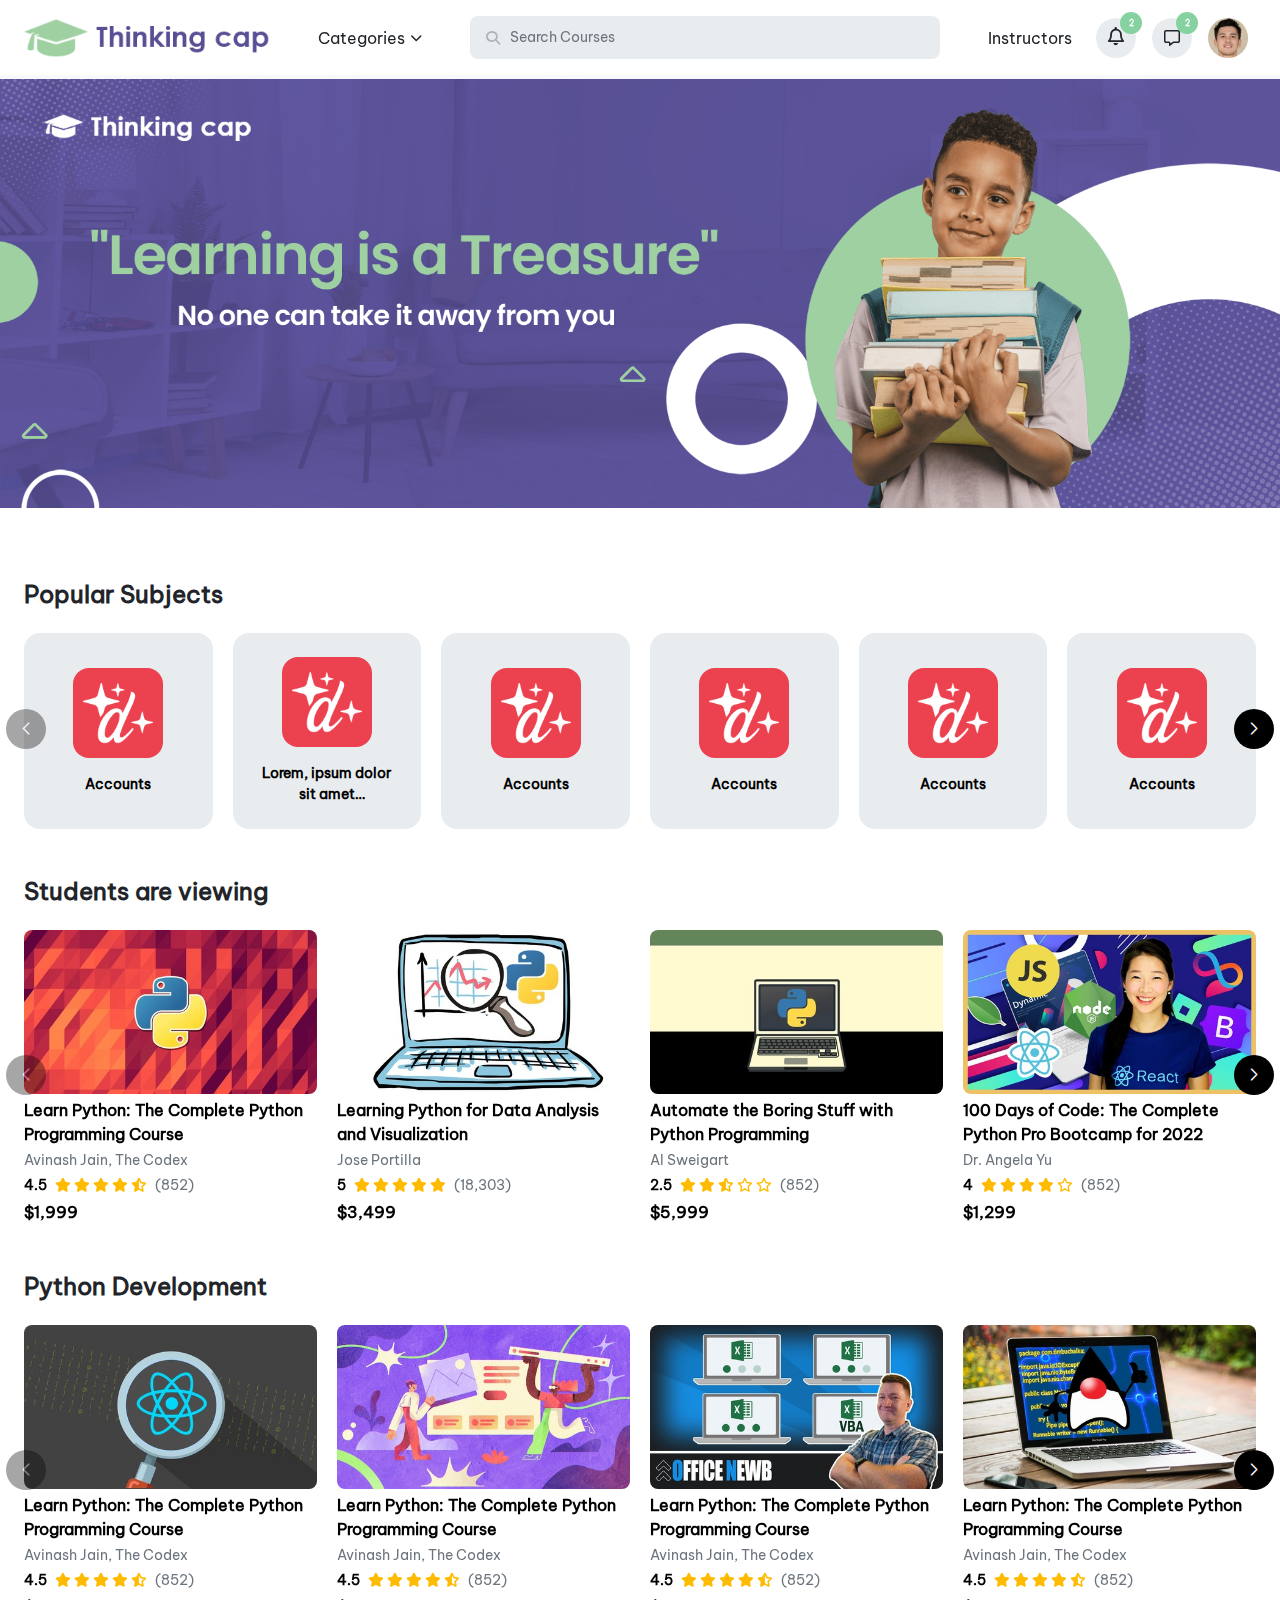
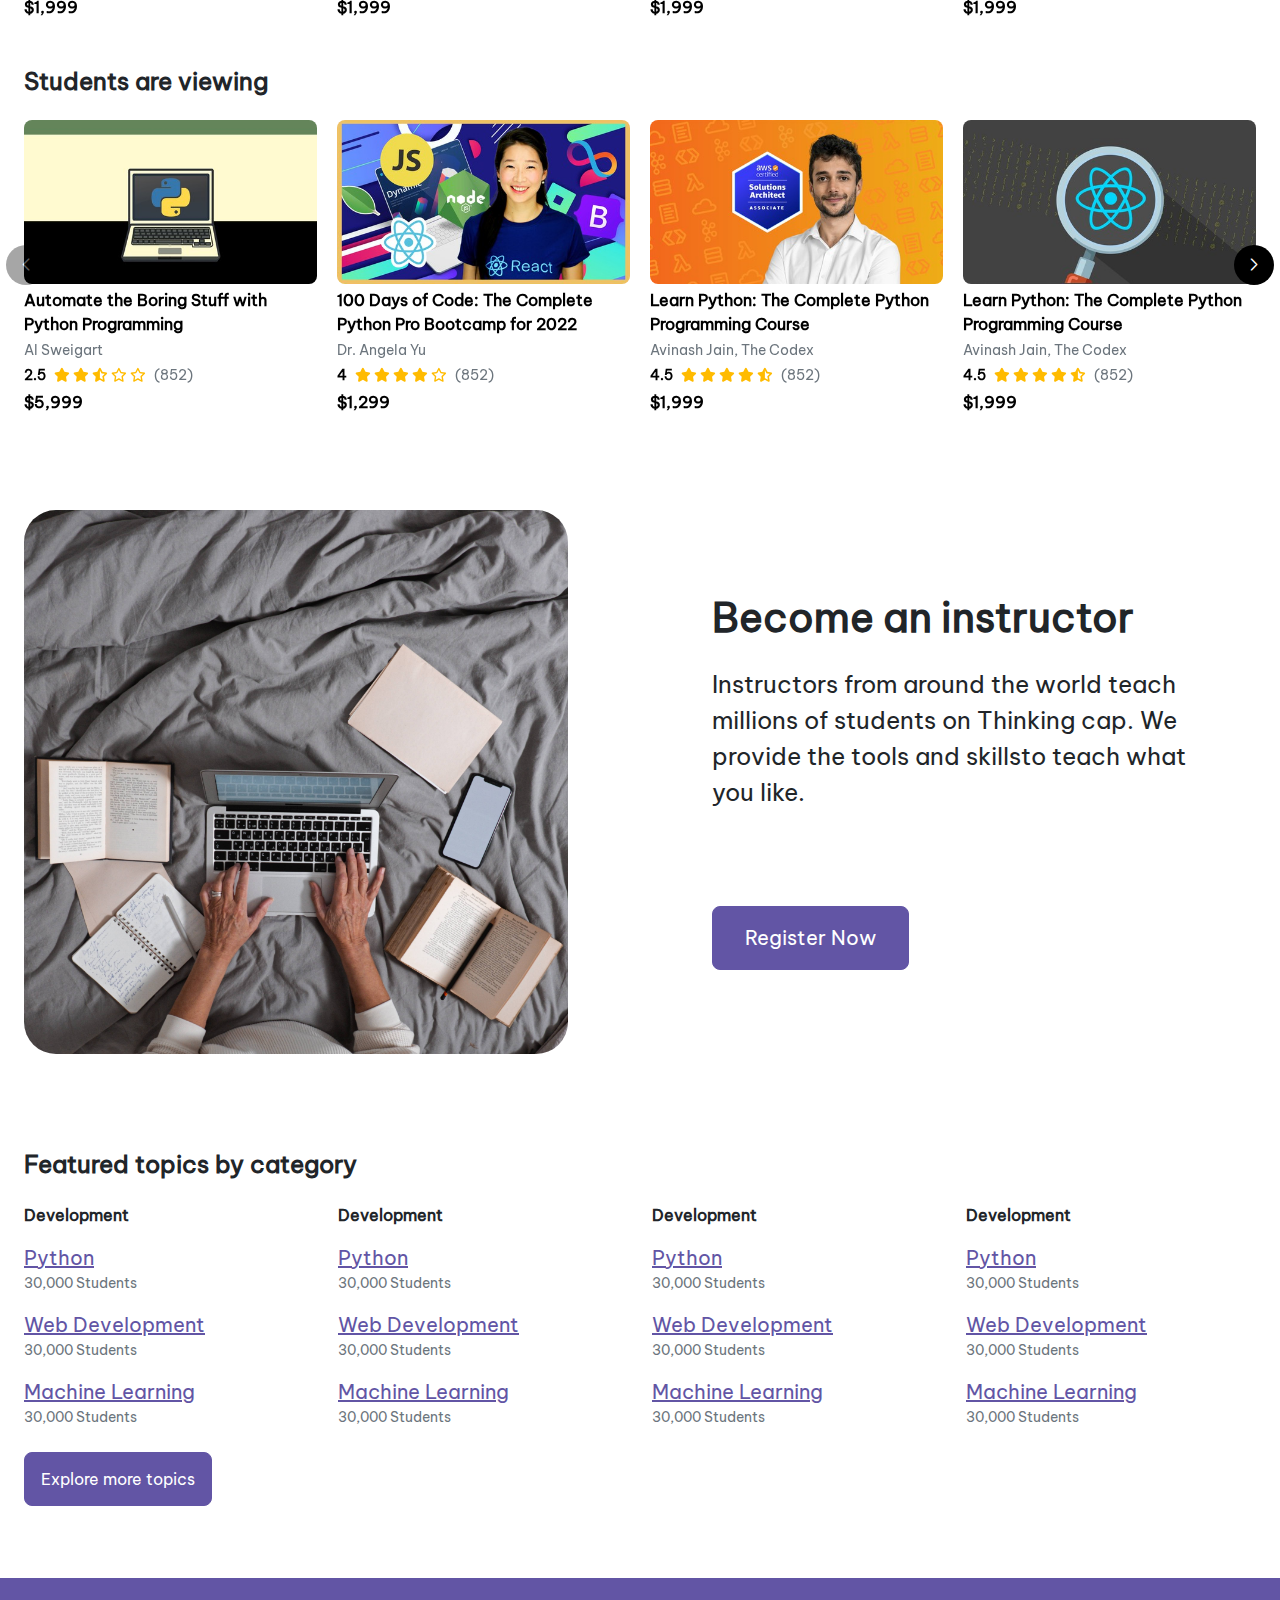
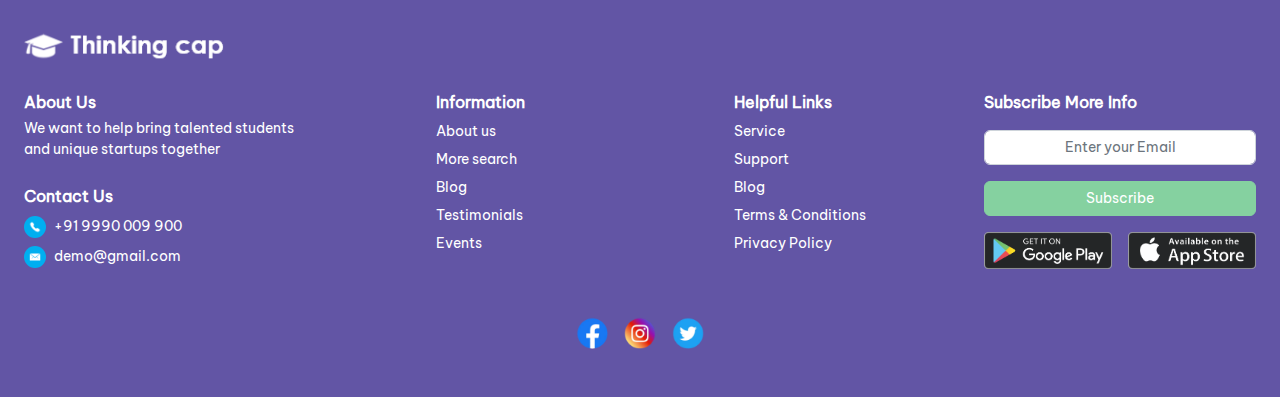
==== commit 0e677378: "new changes" ====
--- a/src/index.html
+++ b/src/index.html
@@ -24,8 +24,8 @@
                     <img src="./assets/img/icons/logo.png" class="header-logo" alt="logo">
                 </div>
                 <div class="nav-item dropdown category-menu d-none d-lg-block">
-                    <a class="nav-link dropdown-toggle px-3" href="#" data-bs-toggle="dropdown" data-bs-auto-close="outside"
-                        data-bs-offset="0,8">Categories</a>
+                    <a class="nav-link dropdown-toggle px-3" href="#" data-bs-toggle="dropdown"
+                        data-bs-auto-close="outside" data-bs-offset="0,8">Categories</a>
                     <ul class="dropdown-menu">
                         <li><a class="dropdown-item" href="#">Health & Fitness</a></li>
                         <li><a class="dropdown-item" href="#">Business</a></li>
@@ -63,95 +63,86 @@
                         <div class="nav-item dropdown dropdown-menu-end d-none d-lg-block notification-menu">
                             <a class="nav-link dropdown-toggle px-2" href="#" data-bs-toggle="dropdown"
                                 data-bs-auto-close="outside" data-bs-offset="0,8">
-                                <span class="icon-circle rounded-circle p-1"><i class="fa-regular fa-bell"
-                                        style="font-size: 1.143rem;"></i></span>
+                                <span class="icon-circle rounded-circle p-1">
+                                    <span class="notify-indicator">2</span><i class="fa-regular fa-bell"
+                                        style="font-size: 1.143rem;"></i>
+                                </span>
                             </a>
                             <ul class="dropdown-menu">
-                                <h6 class="dropdown-header pb-2 mb-2">Notifications</h6>
+                                <h6 class="dropdown-header pb-3 d-flex align-items-center">Notifications <a href="#"
+                                        class="text-decoration-none ms-auto">View all Notifications</a></h6>
                                 <div class="overflow-menu">
 
-                                    <li><a class="dropdown-item" href="#">Notification 1 Lorem ipsum dolor sit amet
+                                    <li><a class="dropdown-item py-3 small" href="#">Notification 1 Lorem ipsum dolor
+                                            sit amet
                                             consectetur adipisicing elit. Odit, exercitationem! </a></li>
-                                    <li>
-                                        <hr class="dropdown-divider">
-                                    </li>
-                                    <li><a class="dropdown-item" href="#">Notification 2 consectetur adipisicing elit.
+
+                                    <li><a class="dropdown-item py-3 small" href="#">Notification 2 consectetur
+                                            adipisicing
+                                            elit.
                                             Odit,
                                             exercitationem!
                                         </a></li>
                                     <li>
-                                    <li>
-                                        <hr class="dropdown-divider">
-                                    </li>
-                                    <li><a class="dropdown-item" href="#">Notification 1 Lorem ipsum dolor sit amet
+                                    <li><a class="dropdown-item py-3 small" href="#">Notification 1 Lorem ipsum dolor
+                                            sit amet
                                             consectetur adipisicing elit. Odit, exercitationem! </a></li>
-                                    <li>
-                                        <hr class="dropdown-divider">
-                                    </li>
-                                    <li><a class="dropdown-item" href="#">Notification 2 consectetur adipisicing elit.
+
+                                    <li><a class="dropdown-item py-3 small" href="#">Notification 2 consectetur
+                                            adipisicing
+                                            elit.
+                                            Odit,
+                                            exercitationem!
+                                        </a></li>
+                                    <li><a class="dropdown-item py-3 small" href="#">Notification 2 consectetur
+                                            adipisicing
+                                            elit.
                                             Odit,
                                             exercitationem!
                                         </a></li>
                                     <li>
-                                        <hr class="dropdown-divider">
-                                    </li>
-                                    <li><a class="dropdown-item" href="#">Notification 2 consectetur adipisicing elit.
+                                    <li><a class="dropdown-item py-3 small" href="#">Notification 1 Lorem ipsum dolor
+                                            sit amet
+                                            consectetur adipisicing elit. Odit, exercitationem! </a></li>
+
+                                    <li><a class="dropdown-item py-3 small" href="#">Notification 2 consectetur
+                                            adipisicing
+                                            elit.
+                                            Odit,
+                                            exercitationem!
+                                        </a></li>
+                                    <li><a class="dropdown-item py-3 small" href="#">Notification 2 consectetur
+                                            adipisicing
+                                            elit.
                                             Odit,
                                             exercitationem!
                                         </a></li>
                                     <li>
-                                    <li>
-                                        <hr class="dropdown-divider">
-                                    </li>
-                                    <li><a class="dropdown-item" href="#">Notification 1 Lorem ipsum dolor sit amet
+                                    <li><a class="dropdown-item py-3 small" href="#">Notification 1 Lorem ipsum dolor
+                                            sit amet
                                             consectetur adipisicing elit. Odit, exercitationem! </a></li>
-                                    <li>
-                                        <hr class="dropdown-divider">
-                                    </li>
-                                    <li><a class="dropdown-item" href="#">Notification 2 consectetur adipisicing elit.
+                                    <li><a class="dropdown-item py-3 small" href="#">Notification 2 consectetur
+                                            adipisicing
+                                            elit.
+                                            Odit,
+                                            exercitationem!
+                                        </a></li>
+                                    <li><a class="dropdown-item py-3 small" href="#">Notification 2 consectetur
+                                            adipisicing
+                                            elit.
                                             Odit,
                                             exercitationem!
                                         </a></li>
                                     <li>
-                                        <hr class="dropdown-divider">
-                                    </li>
-                                    <li><a class="dropdown-item" href="#">Notification 2 consectetur adipisicing elit.
+                                    <li><a class="dropdown-item py-3 small" href="#">Notification 1 Lorem ipsum dolor
+                                            sit amet
+                                            consectetur adipisicing elit. Odit, exercitationem! </a></li>
+                                    <li><a class="dropdown-item py-3 small" href="#">Notification 2 consectetur
+                                            adipisicing
+                                            elit.
                                             Odit,
                                             exercitationem!
                                         </a></li>
-                                    <li>
-                                    <li>
-                                        <hr class="dropdown-divider">
-                                    </li>
-                                    <li><a class="dropdown-item" href="#">Notification 1 Lorem ipsum dolor sit amet
-                                            consectetur adipisicing elit. Odit, exercitationem! </a></li>
-                                    <li>
-                                        <hr class="dropdown-divider">
-                                    </li>
-                                    <li><a class="dropdown-item" href="#">Notification 2 consectetur adipisicing elit.
-                                            Odit,
-                                            exercitationem!
-                                        </a></li>
-                                    <li>
-                                        <hr class="dropdown-divider">
-                                    </li>
-                                    <li><a class="dropdown-item" href="#">Notification 2 consectetur adipisicing elit.
-                                            Odit,
-                                            exercitationem!
-                                        </a></li>
-                                    <li>
-                                    <li>
-                                        <hr class="dropdown-divider">
-                                    </li>
-                                    <li><a class="dropdown-item" href="#">Notification 1 Lorem ipsum dolor sit amet
-                                            consectetur adipisicing elit. Odit, exercitationem! </a></li>
-                                    <li>
-                                        <hr class="dropdown-divider">
-                                    </li>
-                                    <li><a class="dropdown-item" href="#">Notification 2 consectetur adipisicing elit.
-                                            Odit,
-                                            exercitationem!
-                                        </a></li>
                                 </div>
 
                                 <!-- <div class="text-muted text-center mt-4 p-3">No Notifications</div> -->
@@ -160,15 +151,16 @@
                         <div class="nav-item dropdown dropdown-menu-end d-none d-lg-block message-menu">
                             <a class="nav-link dropdown-toggle px-2" href="#" data-bs-toggle="dropdown"
                                 data-bs-auto-close="outside" data-bs-offset="0,8">
-                                <span class="icon-circle rounded-circle p-1"><i
-                                        class="fa-regular fa-message"></i></span>
+                                <span class="icon-circle rounded-circle p-1">
+                                    <span class="notify-indicator">2</span><i class="fa-regular fa-message"></i></span>
                             </a>
                             <ul class="dropdown-menu">
-                                <h6 class="dropdown-header mb-2 pb-2">Messages</h6>
+                                <h6 class="dropdown-header pb-3 d-flex align-items-center">Messages <a href="#"
+                                        class="text-decoration-none ms-auto">View all Messages</a></h6>
                                 <!-- <div class="text-muted text-center mt-4 p-3">No Messages</div> -->
                                 <div class="overflow-menu">
 
-                                    <li><a class="dropdown-item" href="#">
+                                    <li><a class="dropdown-item py-3" href="#">
                                             <div class="message-line">
                                                 <div class="d-flex gap-2">
                                                     <div class="author-preview flex-0-auto">
@@ -178,7 +170,7 @@
                                                         <div
                                                             class="d-flex gap-2 align-items-center justify-content-between">
                                                             <div class="fw-bold">Todd Scott</div>
-                                                            <div class="text-muted message-stamp">5
+                                                            <div class="text-muted message-stamp flex-0-auto">5
                                                                 Mins
                                                                 ago</div>
                                                         </div>
@@ -196,10 +188,8 @@
                                             </div>
                                         </a></li>
                                     <li>
-                                    <li>
-                                        <hr class="dropdown-divider">
-                                    </li>
-                                    <li><a class="dropdown-item" href="#">
+
+                                    <li><a class="dropdown-item py-3" href="#">
                                             <div class="message-line">
                                                 <div class="d-flex gap-2">
                                                     <div class="author-preview flex-0-auto">
@@ -209,7 +199,7 @@
                                                         <div
                                                             class="d-flex gap-2 align-items-center justify-content-between">
                                                             <div class="fw-bold">Todd Scott</div>
-                                                            <div class="text-muted message-stamp">5
+                                                            <div class="text-muted message-stamp flex-0-auto">5
                                                                 Mins
                                                                 ago</div>
                                                         </div>
@@ -227,10 +217,8 @@
                                             </div>
                                         </a></li>
                                     <li>
-                                    <li>
-                                        <hr class="dropdown-divider">
-                                    </li>
-                                    <li><a class="dropdown-item" href="#">
+
+                                    <li><a class="dropdown-item py-3" href="#">
                                             <div class="message-line">
                                                 <div class="d-flex gap-2">
                                                     <div class="author-preview flex-0-auto">
@@ -240,7 +228,7 @@
                                                         <div
                                                             class="d-flex gap-2 align-items-center justify-content-between">
                                                             <div class="fw-bold">Todd Scott</div>
-                                                            <div class="text-muted message-stamp">5
+                                                            <div class="text-muted message-stamp flex-0-auto">5
                                                                 Mins
                                                                 ago</div>
                                                         </div>
@@ -258,10 +246,8 @@
                                             </div>
                                         </a></li>
                                     <li>
-                                    <li>
-                                        <hr class="dropdown-divider">
-                                    </li>
-                                    <li><a class="dropdown-item" href="#">
+
+                                    <li><a class="dropdown-item py-3" href="#">
                                             <div class="message-line">
                                                 <div class="d-flex gap-2">
                                                     <div class="author-preview flex-0-auto">
@@ -271,7 +257,7 @@
                                                         <div
                                                             class="d-flex gap-2 align-items-center justify-content-between">
                                                             <div class="fw-bold">Todd Scott</div>
-                                                            <div class="text-muted message-stamp">5
+                                                            <div class="text-muted message-stamp flex-0-auto">5
                                                                 Mins
                                                                 ago</div>
                                                         </div>
@@ -289,10 +275,8 @@
                                             </div>
                                         </a></li>
                                     <li>
-                                    <li>
-                                        <hr class="dropdown-divider">
-                                    </li>
-                                    <li><a class="dropdown-item" href="#">
+
+                                    <li><a class="dropdown-item py-3" href="#">
                                             <div class="message-line">
                                                 <div class="d-flex gap-2">
                                                     <div class="author-preview flex-0-auto">
@@ -302,7 +286,7 @@
                                                         <div
                                                             class="d-flex gap-2 align-items-center justify-content-between">
                                                             <div class="fw-bold">Todd Scott</div>
-                                                            <div class="text-muted message-stamp">5
+                                                            <div class="text-muted message-stamp flex-0-auto">5
                                                                 Mins
                                                                 ago</div>
                                                         </div>
@@ -320,10 +304,8 @@
                                             </div>
                                         </a></li>
                                     <li>
-                                    <li>
-                                        <hr class="dropdown-divider">
-                                    </li>
-                                    <li><a class="dropdown-item" href="#">
+
+                                    <li><a class="dropdown-item py-3" href="#">
                                             <div class="message-line">
                                                 <div class="d-flex gap-2">
                                                     <div class="author-preview flex-0-auto">
@@ -333,7 +315,7 @@
                                                         <div
                                                             class="d-flex gap-2 align-items-center justify-content-between">
                                                             <div class="fw-bold">Todd Scott</div>
-                                                            <div class="text-muted message-stamp">5
+                                                            <div class="text-muted message-stamp flex-0-auto">5
                                                                 Mins
                                                                 ago</div>
                                                         </div>
@@ -351,10 +333,8 @@
                                             </div>
                                         </a></li>
                                     <li>
-                                    <li>
-                                        <hr class="dropdown-divider">
-                                    </li>
-                                    <li><a class="dropdown-item" href="#">
+
+                                    <li><a class="dropdown-item py-3" href="#">
                                             <div class="message-line">
                                                 <div class="d-flex gap-2">
                                                     <div class="author-preview flex-0-auto">
@@ -364,7 +344,7 @@
                                                         <div
                                                             class="d-flex gap-2 align-items-center justify-content-between">
                                                             <div class="fw-bold">Todd Scott</div>
-                                                            <div class="text-muted message-stamp">5
+                                                            <div class="text-muted message-stamp flex-0-auto">5
                                                                 Mins
                                                                 ago</div>
                                                         </div>
--- a/src/assets/styles/style.min.css
+++ b/src/assets/styles/style.min.css
@@ -3,5 +3,5 @@
    * Copyright 2011-2022 The Bootstrap Authors
    * Copyright 2011-2022 Twitter, Inc.
    * Licensed under MIT (https://github.com/twbs/bootstrap/blob/main/LICENSE)
-   */:root{--bs-blue: #0d6efd;--bs-indigo: #6610f2;--bs-purple: #6f42c1;--bs-pink: #d63384;--bs-red: #dc3545;--bs-orange: #fd7e14;--bs-yellow: #ffc107;--bs-green: #198754;--bs-teal: #20c997;--bs-cyan: #0dcaf0;--bs-black: #000;--bs-white: #fff;--bs-gray: #6c757d;--bs-gray-dark: #343a40;--bs-gray-100: #f8f9fa;--bs-gray-200: #e9ecef;--bs-gray-300: #dee2e6;--bs-gray-400: #ced4da;--bs-gray-500: #adb5bd;--bs-gray-600: #6c757d;--bs-gray-700: #495057;--bs-gray-800: #343a40;--bs-gray-900: #212529;--bs-primary: #6255a5;--bs-secondary: #85d1a0;--bs-success: #198754;--bs-info: #0dcaf0;--bs-warning: #ffc107;--bs-danger: #dc3545;--bs-light: #f8f9fa;--bs-dark: #212529;--bs-primary-rgb: 98,85,165;--bs-secondary-rgb: 133,209,160;--bs-success-rgb: 25,135,84;--bs-info-rgb: 13,202,240;--bs-warning-rgb: 255,193,7;--bs-danger-rgb: 220,53,69;--bs-light-rgb: 248,249,250;--bs-dark-rgb: 33,37,41;--bs-white-rgb: 255,255,255;--bs-black-rgb: 0,0,0;--bs-body-color-rgb: 33,37,41;--bs-body-bg-rgb: 255,255,255;--bs-font-sans-serif: system-ui, -apple-system, "Segoe UI", Roboto, "Helvetica Neue", "Noto Sans", "Liberation Sans", Arial, sans-serif, "Apple Color Emoji", "Segoe UI Emoji", "Segoe UI Symbol", "Noto Color Emoji";--bs-font-monospace: SFMono-Regular, Menlo, Monaco, Consolas, "Liberation Mono", "Courier New", monospace;--bs-gradient: linear-gradient(180deg, rgba(255,255,255,0.15), rgba(255,255,255,0));--bs-body-font-family: font-regular;--bs-body-font-size:1rem;--bs-body-font-weight: 400;--bs-body-line-height: 1.5;--bs-body-color: #212529;--bs-body-bg: #fff;--bs-border-width: 1px;--bs-border-style: solid;--bs-border-color: #dee2e6;--bs-border-color-translucent: rgba(0,0,0,0.175);--bs-border-radius: .375rem;--bs-border-radius-sm: .25rem;--bs-border-radius-lg: .5rem;--bs-border-radius-xl: 1rem;--bs-border-radius-2xl: 2rem;--bs-border-radius-pill: 50rem;--bs-link-color: #6255a5;--bs-link-hover-color: #4e4484;--bs-code-color: #d63384;--bs-highlight-bg: #fff3cd}*,*::before,*::after{-webkit-box-sizing:border-box;box-sizing:border-box}@media (prefers-reduced-motion: no-preference){:root{scroll-behavior:smooth}}body{margin:0;font-family:var(--bs-body-font-family);font-size:var(--bs-body-font-size);font-weight:var(--bs-body-font-weight);line-height:var(--bs-body-line-height);color:var(--bs-body-color);text-align:var(--bs-body-text-align);background-color:var(--bs-body-bg);-webkit-text-size-adjust:100%;-webkit-tap-highlight-color:rgba(0,0,0,0)}hr{margin:1rem 0;color:inherit;border:0;border-top:1px solid;opacity:.25}h1,.h1,h2,.h2,h3,.h3,h4,.h4,h5,.h5,h6,.h6{margin-top:0;margin-bottom:.5rem;font-weight:500;line-height:1.2}h1,.h1{font-size:calc(1.375rem + 1.5vw)}@media (min-width: 1200px){h1,.h1{font-size:2.5rem}}h2,.h2{font-size:calc(1.325rem + .9vw)}@media (min-width: 1200px){h2,.h2{font-size:2rem}}h3,.h3{font-size:calc(1.3rem + .6vw)}@media (min-width: 1200px){h3,.h3{font-size:1.75rem}}h4,.h4{font-size:calc(1.275rem + .3vw)}@media (min-width: 1200px){h4,.h4{font-size:1.5rem}}h5,.h5{font-size:1.25rem}h6,.h6{font-size:1rem}p{margin-top:0;margin-bottom:1rem}abbr[title]{-webkit-text-decoration:underline dotted;text-decoration:underline dotted;cursor:help;text-decoration-skip-ink:none}address{margin-bottom:1rem;font-style:normal;line-height:inherit}ol,ul{padding-left:2rem}ol,ul,dl{margin-top:0;margin-bottom:1rem}ol ol,ul ul,ol ul,ul ol{margin-bottom:0}dt{font-weight:700}dd{margin-bottom:.5rem;margin-left:0}blockquote{margin:0 0 1rem}b,strong{font-weight:bolder}small,.small{font-size:.875em}mark,.mark{padding:.1875em;background-color:var(--bs-highlight-bg)}sub,sup{position:relative;font-size:.75em;line-height:0;vertical-align:baseline}sub{bottom:-.25em}sup{top:-.5em}a{color:var(--bs-link-color);text-decoration:underline}a:hover{color:var(--bs-link-hover-color)}a:not([href]):not([class]),a:not([href]):not([class]):hover{color:inherit;text-decoration:none}pre,code,kbd,samp{font-family:var(--bs-font-monospace);font-size:1em}pre{display:block;margin-top:0;margin-bottom:1rem;overflow:auto;font-size:.875em}pre code{font-size:inherit;color:inherit;word-break:normal}code{font-size:.875em;color:var(--bs-code-color);word-wrap:break-word}a>code{color:inherit}kbd{padding:.1875rem .375rem;font-size:.875em;color:var(--bs-body-bg);background-color:var(--bs-body-color);border-radius:.25rem}kbd kbd{padding:0;font-size:1em}figure{margin:0 0 1rem}img,svg{vertical-align:middle}table{caption-side:bottom;border-collapse:collapse}caption{padding-top:.5rem;padding-bottom:.5rem;color:#6c757d;text-align:left}th{text-align:inherit;text-align:-webkit-match-parent}thead,tbody,tfoot,tr,td,th{border-color:inherit;border-style:solid;border-width:0}label{display:inline-block}button{border-radius:0}button:focus:not(:focus-visible){outline:0}input,button,select,optgroup,textarea{margin:0;font-family:inherit;font-size:inherit;line-height:inherit}button,select{text-transform:none}[role="button"]{cursor:pointer}select{word-wrap:normal}select:disabled{opacity:1}[list]:not([type="date"]):not([type="datetime-local"]):not([type="month"]):not([type="week"]):not([type="time"])::-webkit-calendar-picker-indicator{display:none !important}button,[type="button"],[type="reset"],[type="submit"]{-webkit-appearance:button}button:not(:disabled),[type="button"]:not(:disabled),[type="reset"]:not(:disabled),[type="submit"]:not(:disabled){cursor:pointer}::-moz-focus-inner{padding:0;border-style:none}textarea{resize:vertical}fieldset{min-width:0;padding:0;margin:0;border:0}legend{float:left;width:100%;padding:0;margin-bottom:.5rem;font-size:calc(1.275rem + .3vw);line-height:inherit}@media (min-width: 1200px){legend{font-size:1.5rem}}legend+*{clear:left}::-webkit-datetime-edit-fields-wrapper,::-webkit-datetime-edit-text,::-webkit-datetime-edit-minute,::-webkit-datetime-edit-hour-field,::-webkit-datetime-edit-day-field,::-webkit-datetime-edit-month-field,::-webkit-datetime-edit-year-field{padding:0}::-webkit-inner-spin-button{height:auto}[type="search"]{outline-offset:-2px;-webkit-appearance:textfield}::-webkit-search-decoration{-webkit-appearance:none}::-webkit-color-swatch-wrapper{padding:0}::file-selector-button{font:inherit;-webkit-appearance:button}output{display:inline-block}iframe{border:0}summary{display:list-item;cursor:pointer}progress{vertical-align:baseline}[hidden]{display:none !important}.lead{font-size:1.25rem;font-weight:300}.display-1{font-size:calc(1.625rem + 4.5vw);font-weight:300;line-height:1.2}@media (min-width: 1200px){.display-1{font-size:5rem}}.display-2{font-size:calc(1.575rem + 3.9vw);font-weight:300;line-height:1.2}@media (min-width: 1200px){.display-2{font-size:4.5rem}}.display-3{font-size:calc(1.525rem + 3.3vw);font-weight:300;line-height:1.2}@media (min-width: 1200px){.display-3{font-size:4rem}}.display-4{font-size:calc(1.475rem + 2.7vw);font-weight:300;line-height:1.2}@media (min-width: 1200px){.display-4{font-size:3.5rem}}.display-5{font-size:calc(1.425rem + 2.1vw);font-weight:300;line-height:1.2}@media (min-width: 1200px){.display-5{font-size:3rem}}.display-6{font-size:calc(1.375rem + 1.5vw);font-weight:300;line-height:1.2}@media (min-width: 1200px){.display-6{font-size:2.5rem}}.list-unstyled{padding-left:0;list-style:none}.list-inline{padding-left:0;list-style:none}.list-inline-item{display:inline-block}.list-inline-item:not(:last-child){margin-right:.5rem}.initialism{font-size:.875em;text-transform:uppercase}.blockquote{margin-bottom:1rem;font-size:1.25rem}.blockquote>:last-child{margin-bottom:0}.blockquote-footer{margin-top:-1rem;margin-bottom:1rem;font-size:.875em;color:#6c757d}.blockquote-footer::before{content:"\2014\00A0"}.img-fluid{max-width:100%;height:auto}.img-thumbnail{padding:.25rem;background-color:#fff;border:1px solid var(--bs-border-color);border-radius:.375rem;max-width:100%;height:auto}.figure{display:inline-block}.figure-img{margin-bottom:.5rem;line-height:1}.figure-caption{font-size:.875em;color:#6c757d}.container,.container-fluid,.container-sm,.container-md,.container-lg,.container-xl,.container-xxl{--bs-gutter-x: 1.5rem;--bs-gutter-y: 0;width:100%;padding-right:calc(var(--bs-gutter-x) * .5);padding-left:calc(var(--bs-gutter-x) * .5);margin-right:auto;margin-left:auto}@media (min-width: 576px){.container,.container-sm{max-width:540px}}@media (min-width: 768px){.container,.container-sm,.container-md{max-width:720px}}@media (min-width: 992px){.container,.container-sm,.container-md,.container-lg{max-width:960px}}@media (min-width: 1200px){.container,.container-sm,.container-md,.container-lg,.container-xl{max-width:1140px}}@media (min-width: 1400px){.container,.container-sm,.container-md,.container-lg,.container-xl,.container-xxl{max-width:1320px}}.row{--bs-gutter-x: 1.5rem;--bs-gutter-y: 0;display:-webkit-box;display:-ms-flexbox;display:flex;-ms-flex-wrap:wrap;flex-wrap:wrap;margin-top:calc(-1 * var(--bs-gutter-y));margin-right:calc(-.5 * var(--bs-gutter-x));margin-left:calc(-.5 * var(--bs-gutter-x))}.row>*{-ms-flex-negative:0;flex-shrink:0;width:100%;max-width:100%;padding-right:calc(var(--bs-gutter-x) * .5);padding-left:calc(var(--bs-gutter-x) * .5);margin-top:var(--bs-gutter-y)}.col{-webkit-box-flex:1;-ms-flex:1 0 0%;flex:1 0 0%}.row-cols-auto>*{-webkit-box-flex:0;-ms-flex:0 0 auto;flex:0 0 auto;width:auto}.row-cols-1>*{-webkit-box-flex:0;-ms-flex:0 0 auto;flex:0 0 auto;width:100%}.row-cols-2>*{-webkit-box-flex:0;-ms-flex:0 0 auto;flex:0 0 auto;width:50%}.row-cols-3>*{-webkit-box-flex:0;-ms-flex:0 0 auto;flex:0 0 auto;width:33.33333%}.row-cols-4>*{-webkit-box-flex:0;-ms-flex:0 0 auto;flex:0 0 auto;width:25%}.row-cols-5>*{-webkit-box-flex:0;-ms-flex:0 0 auto;flex:0 0 auto;width:20%}.row-cols-6>*{-webkit-box-flex:0;-ms-flex:0 0 auto;flex:0 0 auto;width:16.66667%}.col-auto{-webkit-box-flex:0;-ms-flex:0 0 auto;flex:0 0 auto;width:auto}.col-1{-webkit-box-flex:0;-ms-flex:0 0 auto;flex:0 0 auto;width:8.33333%}.col-2{-webkit-box-flex:0;-ms-flex:0 0 auto;flex:0 0 auto;width:16.66667%}.col-3{-webkit-box-flex:0;-ms-flex:0 0 auto;flex:0 0 auto;width:25%}.col-4{-webkit-box-flex:0;-ms-flex:0 0 auto;flex:0 0 auto;width:33.33333%}.col-5{-webkit-box-flex:0;-ms-flex:0 0 auto;flex:0 0 auto;width:41.66667%}.col-6{-webkit-box-flex:0;-ms-flex:0 0 auto;flex:0 0 auto;width:50%}.col-7{-webkit-box-flex:0;-ms-flex:0 0 auto;flex:0 0 auto;width:58.33333%}.col-8{-webkit-box-flex:0;-ms-flex:0 0 auto;flex:0 0 auto;width:66.66667%}.col-9{-webkit-box-flex:0;-ms-flex:0 0 auto;flex:0 0 auto;width:75%}.col-10{-webkit-box-flex:0;-ms-flex:0 0 auto;flex:0 0 auto;width:83.33333%}.col-11{-webkit-box-flex:0;-ms-flex:0 0 auto;flex:0 0 auto;width:91.66667%}.col-12{-webkit-box-flex:0;-ms-flex:0 0 auto;flex:0 0 auto;width:100%}.offset-1{margin-left:8.33333%}.offset-2{margin-left:16.66667%}.offset-3{margin-left:25%}.offset-4{margin-left:33.33333%}.offset-5{margin-left:41.66667%}.offset-6{margin-left:50%}.offset-7{margin-left:58.33333%}.offset-8{margin-left:66.66667%}.offset-9{margin-left:75%}.offset-10{margin-left:83.33333%}.offset-11{margin-left:91.66667%}.g-0,.gx-0{--bs-gutter-x: 0}.g-0,.gy-0{--bs-gutter-y: 0}.g-1,.gx-1{--bs-gutter-x: .25rem}.g-1,.gy-1{--bs-gutter-y: .25rem}.g-2,.gx-2{--bs-gutter-x: .5rem}.g-2,.gy-2{--bs-gutter-y: .5rem}.g-3,.gx-3{--bs-gutter-x: 1rem}.g-3,.gy-3{--bs-gutter-y: 1rem}.g-4,.gx-4{--bs-gutter-x: 1.5rem}.g-4,.gy-4{--bs-gutter-y: 1.5rem}.g-5,.gx-5{--bs-gutter-x: 3rem}.g-5,.gy-5{--bs-gutter-y: 3rem}@media (min-width: 576px){.col-sm{-webkit-box-flex:1;-ms-flex:1 0 0%;flex:1 0 0%}.row-cols-sm-auto>*{-webkit-box-flex:0;-ms-flex:0 0 auto;flex:0 0 auto;width:auto}.row-cols-sm-1>*{-webkit-box-flex:0;-ms-flex:0 0 auto;flex:0 0 auto;width:100%}.row-cols-sm-2>*{-webkit-box-flex:0;-ms-flex:0 0 auto;flex:0 0 auto;width:50%}.row-cols-sm-3>*{-webkit-box-flex:0;-ms-flex:0 0 auto;flex:0 0 auto;width:33.33333%}.row-cols-sm-4>*{-webkit-box-flex:0;-ms-flex:0 0 auto;flex:0 0 auto;width:25%}.row-cols-sm-5>*{-webkit-box-flex:0;-ms-flex:0 0 auto;flex:0 0 auto;width:20%}.row-cols-sm-6>*{-webkit-box-flex:0;-ms-flex:0 0 auto;flex:0 0 auto;width:16.66667%}.col-sm-auto{-webkit-box-flex:0;-ms-flex:0 0 auto;flex:0 0 auto;width:auto}.col-sm-1{-webkit-box-flex:0;-ms-flex:0 0 auto;flex:0 0 auto;width:8.33333%}.col-sm-2{-webkit-box-flex:0;-ms-flex:0 0 auto;flex:0 0 auto;width:16.66667%}.col-sm-3{-webkit-box-flex:0;-ms-flex:0 0 auto;flex:0 0 auto;width:25%}.col-sm-4{-webkit-box-flex:0;-ms-flex:0 0 auto;flex:0 0 auto;width:33.33333%}.col-sm-5{-webkit-box-flex:0;-ms-flex:0 0 auto;flex:0 0 auto;width:41.66667%}.col-sm-6{-webkit-box-flex:0;-ms-flex:0 0 auto;flex:0 0 auto;width:50%}.col-sm-7{-webkit-box-flex:0;-ms-flex:0 0 auto;flex:0 0 auto;width:58.33333%}.col-sm-8{-webkit-box-flex:0;-ms-flex:0 0 auto;flex:0 0 auto;width:66.66667%}.col-sm-9{-webkit-box-flex:0;-ms-flex:0 0 auto;flex:0 0 auto;width:75%}.col-sm-10{-webkit-box-flex:0;-ms-flex:0 0 auto;flex:0 0 auto;width:83.33333%}.col-sm-11{-webkit-box-flex:0;-ms-flex:0 0 auto;flex:0 0 auto;width:91.66667%}.col-sm-12{-webkit-box-flex:0;-ms-flex:0 0 auto;flex:0 0 auto;width:100%}.offset-sm-0{margin-left:0}.offset-sm-1{margin-left:8.33333%}.offset-sm-2{margin-left:16.66667%}.offset-sm-3{margin-left:25%}.offset-sm-4{margin-left:33.33333%}.offset-sm-5{margin-left:41.66667%}.offset-sm-6{margin-left:50%}.offset-sm-7{margin-left:58.33333%}.offset-sm-8{margin-left:66.66667%}.offset-sm-9{margin-left:75%}.offset-sm-10{margin-left:83.33333%}.offset-sm-11{margin-left:91.66667%}.g-sm-0,.gx-sm-0{--bs-gutter-x: 0}.g-sm-0,.gy-sm-0{--bs-gutter-y: 0}.g-sm-1,.gx-sm-1{--bs-gutter-x: .25rem}.g-sm-1,.gy-sm-1{--bs-gutter-y: .25rem}.g-sm-2,.gx-sm-2{--bs-gutter-x: .5rem}.g-sm-2,.gy-sm-2{--bs-gutter-y: .5rem}.g-sm-3,.gx-sm-3{--bs-gutter-x: 1rem}.g-sm-3,.gy-sm-3{--bs-gutter-y: 1rem}.g-sm-4,.gx-sm-4{--bs-gutter-x: 1.5rem}.g-sm-4,.gy-sm-4{--bs-gutter-y: 1.5rem}.g-sm-5,.gx-sm-5{--bs-gutter-x: 3rem}.g-sm-5,.gy-sm-5{--bs-gutter-y: 3rem}}@media (min-width: 768px){.col-md{-webkit-box-flex:1;-ms-flex:1 0 0%;flex:1 0 0%}.row-cols-md-auto>*{-webkit-box-flex:0;-ms-flex:0 0 auto;flex:0 0 auto;width:auto}.row-cols-md-1>*{-webkit-box-flex:0;-ms-flex:0 0 auto;flex:0 0 auto;width:100%}.row-cols-md-2>*{-webkit-box-flex:0;-ms-flex:0 0 auto;flex:0 0 auto;width:50%}.row-cols-md-3>*{-webkit-box-flex:0;-ms-flex:0 0 auto;flex:0 0 auto;width:33.33333%}.row-cols-md-4>*{-webkit-box-flex:0;-ms-flex:0 0 auto;flex:0 0 auto;width:25%}.row-cols-md-5>*{-webkit-box-flex:0;-ms-flex:0 0 auto;flex:0 0 auto;width:20%}.row-cols-md-6>*{-webkit-box-flex:0;-ms-flex:0 0 auto;flex:0 0 auto;width:16.66667%}.col-md-auto{-webkit-box-flex:0;-ms-flex:0 0 auto;flex:0 0 auto;width:auto}.col-md-1{-webkit-box-flex:0;-ms-flex:0 0 auto;flex:0 0 auto;width:8.33333%}.col-md-2{-webkit-box-flex:0;-ms-flex:0 0 auto;flex:0 0 auto;width:16.66667%}.col-md-3{-webkit-box-flex:0;-ms-flex:0 0 auto;flex:0 0 auto;width:25%}.col-md-4{-webkit-box-flex:0;-ms-flex:0 0 auto;flex:0 0 auto;width:33.33333%}.col-md-5{-webkit-box-flex:0;-ms-flex:0 0 auto;flex:0 0 auto;width:41.66667%}.col-md-6{-webkit-box-flex:0;-ms-flex:0 0 auto;flex:0 0 auto;width:50%}.col-md-7{-webkit-box-flex:0;-ms-flex:0 0 auto;flex:0 0 auto;width:58.33333%}.col-md-8{-webkit-box-flex:0;-ms-flex:0 0 auto;flex:0 0 auto;width:66.66667%}.col-md-9{-webkit-box-flex:0;-ms-flex:0 0 auto;flex:0 0 auto;width:75%}.col-md-10{-webkit-box-flex:0;-ms-flex:0 0 auto;flex:0 0 auto;width:83.33333%}.col-md-11{-webkit-box-flex:0;-ms-flex:0 0 auto;flex:0 0 auto;width:91.66667%}.col-md-12{-webkit-box-flex:0;-ms-flex:0 0 auto;flex:0 0 auto;width:100%}.offset-md-0{margin-left:0}.offset-md-1{margin-left:8.33333%}.offset-md-2{margin-left:16.66667%}.offset-md-3{margin-left:25%}.offset-md-4{margin-left:33.33333%}.offset-md-5{margin-left:41.66667%}.offset-md-6{margin-left:50%}.offset-md-7{margin-left:58.33333%}.offset-md-8{margin-left:66.66667%}.offset-md-9{margin-left:75%}.offset-md-10{margin-left:83.33333%}.offset-md-11{margin-left:91.66667%}.g-md-0,.gx-md-0{--bs-gutter-x: 0}.g-md-0,.gy-md-0{--bs-gutter-y: 0}.g-md-1,.gx-md-1{--bs-gutter-x: .25rem}.g-md-1,.gy-md-1{--bs-gutter-y: .25rem}.g-md-2,.gx-md-2{--bs-gutter-x: .5rem}.g-md-2,.gy-md-2{--bs-gutter-y: .5rem}.g-md-3,.gx-md-3{--bs-gutter-x: 1rem}.g-md-3,.gy-md-3{--bs-gutter-y: 1rem}.g-md-4,.gx-md-4{--bs-gutter-x: 1.5rem}.g-md-4,.gy-md-4{--bs-gutter-y: 1.5rem}.g-md-5,.gx-md-5{--bs-gutter-x: 3rem}.g-md-5,.gy-md-5{--bs-gutter-y: 3rem}}@media (min-width: 992px){.col-lg{-webkit-box-flex:1;-ms-flex:1 0 0%;flex:1 0 0%}.row-cols-lg-auto>*{-webkit-box-flex:0;-ms-flex:0 0 auto;flex:0 0 auto;width:auto}.row-cols-lg-1>*{-webkit-box-flex:0;-ms-flex:0 0 auto;flex:0 0 auto;width:100%}.row-cols-lg-2>*{-webkit-box-flex:0;-ms-flex:0 0 auto;flex:0 0 auto;width:50%}.row-cols-lg-3>*{-webkit-box-flex:0;-ms-flex:0 0 auto;flex:0 0 auto;width:33.33333%}.row-cols-lg-4>*{-webkit-box-flex:0;-ms-flex:0 0 auto;flex:0 0 auto;width:25%}.row-cols-lg-5>*{-webkit-box-flex:0;-ms-flex:0 0 auto;flex:0 0 auto;width:20%}.row-cols-lg-6>*{-webkit-box-flex:0;-ms-flex:0 0 auto;flex:0 0 auto;width:16.66667%}.col-lg-auto{-webkit-box-flex:0;-ms-flex:0 0 auto;flex:0 0 auto;width:auto}.col-lg-1{-webkit-box-flex:0;-ms-flex:0 0 auto;flex:0 0 auto;width:8.33333%}.col-lg-2{-webkit-box-flex:0;-ms-flex:0 0 auto;flex:0 0 auto;width:16.66667%}.col-lg-3{-webkit-box-flex:0;-ms-flex:0 0 auto;flex:0 0 auto;width:25%}.col-lg-4{-webkit-box-flex:0;-ms-flex:0 0 auto;flex:0 0 auto;width:33.33333%}.col-lg-5{-webkit-box-flex:0;-ms-flex:0 0 auto;flex:0 0 auto;width:41.66667%}.col-lg-6{-webkit-box-flex:0;-ms-flex:0 0 auto;flex:0 0 auto;width:50%}.col-lg-7{-webkit-box-flex:0;-ms-flex:0 0 auto;flex:0 0 auto;width:58.33333%}.col-lg-8{-webkit-box-flex:0;-ms-flex:0 0 auto;flex:0 0 auto;width:66.66667%}.col-lg-9{-webkit-box-flex:0;-ms-flex:0 0 auto;flex:0 0 auto;width:75%}.col-lg-10{-webkit-box-flex:0;-ms-flex:0 0 auto;flex:0 0 auto;width:83.33333%}.col-lg-11{-webkit-box-flex:0;-ms-flex:0 0 auto;flex:0 0 auto;width:91.66667%}.col-lg-12{-webkit-box-flex:0;-ms-flex:0 0 auto;flex:0 0 auto;width:100%}.offset-lg-0{margin-left:0}.offset-lg-1{margin-left:8.33333%}.offset-lg-2{margin-left:16.66667%}.offset-lg-3{margin-left:25%}.offset-lg-4{margin-left:33.33333%}.offset-lg-5{margin-left:41.66667%}.offset-lg-6{margin-left:50%}.offset-lg-7{margin-left:58.33333%}.offset-lg-8{margin-left:66.66667%}.offset-lg-9{margin-left:75%}.offset-lg-10{margin-left:83.33333%}.offset-lg-11{margin-left:91.66667%}.g-lg-0,.gx-lg-0{--bs-gutter-x: 0}.g-lg-0,.gy-lg-0{--bs-gutter-y: 0}.g-lg-1,.gx-lg-1{--bs-gutter-x: .25rem}.g-lg-1,.gy-lg-1{--bs-gutter-y: .25rem}.g-lg-2,.gx-lg-2{--bs-gutter-x: .5rem}.g-lg-2,.gy-lg-2{--bs-gutter-y: .5rem}.g-lg-3,.gx-lg-3{--bs-gutter-x: 1rem}.g-lg-3,.gy-lg-3{--bs-gutter-y: 1rem}.g-lg-4,.gx-lg-4{--bs-gutter-x: 1.5rem}.g-lg-4,.gy-lg-4{--bs-gutter-y: 1.5rem}.g-lg-5,.gx-lg-5{--bs-gutter-x: 3rem}.g-lg-5,.gy-lg-5{--bs-gutter-y: 3rem}}@media (min-width: 1200px){.col-xl{-webkit-box-flex:1;-ms-flex:1 0 0%;flex:1 0 0%}.row-cols-xl-auto>*{-webkit-box-flex:0;-ms-flex:0 0 auto;flex:0 0 auto;width:auto}.row-cols-xl-1>*{-webkit-box-flex:0;-ms-flex:0 0 auto;flex:0 0 auto;width:100%}.row-cols-xl-2>*{-webkit-box-flex:0;-ms-flex:0 0 auto;flex:0 0 auto;width:50%}.row-cols-xl-3>*{-webkit-box-flex:0;-ms-flex:0 0 auto;flex:0 0 auto;width:33.33333%}.row-cols-xl-4>*{-webkit-box-flex:0;-ms-flex:0 0 auto;flex:0 0 auto;width:25%}.row-cols-xl-5>*{-webkit-box-flex:0;-ms-flex:0 0 auto;flex:0 0 auto;width:20%}.row-cols-xl-6>*{-webkit-box-flex:0;-ms-flex:0 0 auto;flex:0 0 auto;width:16.66667%}.col-xl-auto{-webkit-box-flex:0;-ms-flex:0 0 auto;flex:0 0 auto;width:auto}.col-xl-1{-webkit-box-flex:0;-ms-flex:0 0 auto;flex:0 0 auto;width:8.33333%}.col-xl-2{-webkit-box-flex:0;-ms-flex:0 0 auto;flex:0 0 auto;width:16.66667%}.col-xl-3{-webkit-box-flex:0;-ms-flex:0 0 auto;flex:0 0 auto;width:25%}.col-xl-4{-webkit-box-flex:0;-ms-flex:0 0 auto;flex:0 0 auto;width:33.33333%}.col-xl-5{-webkit-box-flex:0;-ms-flex:0 0 auto;flex:0 0 auto;width:41.66667%}.col-xl-6{-webkit-box-flex:0;-ms-flex:0 0 auto;flex:0 0 auto;width:50%}.col-xl-7{-webkit-box-flex:0;-ms-flex:0 0 auto;flex:0 0 auto;width:58.33333%}.col-xl-8{-webkit-box-flex:0;-ms-flex:0 0 auto;flex:0 0 auto;width:66.66667%}.col-xl-9{-webkit-box-flex:0;-ms-flex:0 0 auto;flex:0 0 auto;width:75%}.col-xl-10{-webkit-box-flex:0;-ms-flex:0 0 auto;flex:0 0 auto;width:83.33333%}.col-xl-11{-webkit-box-flex:0;-ms-flex:0 0 auto;flex:0 0 auto;width:91.66667%}.col-xl-12{-webkit-box-flex:0;-ms-flex:0 0 auto;flex:0 0 auto;width:100%}.offset-xl-0{margin-left:0}.offset-xl-1{margin-left:8.33333%}.offset-xl-2{margin-left:16.66667%}.offset-xl-3{margin-left:25%}.offset-xl-4{margin-left:33.33333%}.offset-xl-5{margin-left:41.66667%}.offset-xl-6{margin-left:50%}.offset-xl-7{margin-left:58.33333%}.offset-xl-8{margin-left:66.66667%}.offset-xl-9{margin-left:75%}.offset-xl-10{margin-left:83.33333%}.offset-xl-11{margin-left:91.66667%}.g-xl-0,.gx-xl-0{--bs-gutter-x: 0}.g-xl-0,.gy-xl-0{--bs-gutter-y: 0}.g-xl-1,.gx-xl-1{--bs-gutter-x: .25rem}.g-xl-1,.gy-xl-1{--bs-gutter-y: .25rem}.g-xl-2,.gx-xl-2{--bs-gutter-x: .5rem}.g-xl-2,.gy-xl-2{--bs-gutter-y: .5rem}.g-xl-3,.gx-xl-3{--bs-gutter-x: 1rem}.g-xl-3,.gy-xl-3{--bs-gutter-y: 1rem}.g-xl-4,.gx-xl-4{--bs-gutter-x: 1.5rem}.g-xl-4,.gy-xl-4{--bs-gutter-y: 1.5rem}.g-xl-5,.gx-xl-5{--bs-gutter-x: 3rem}.g-xl-5,.gy-xl-5{--bs-gutter-y: 3rem}}@media (min-width: 1400px){.col-xxl{-webkit-box-flex:1;-ms-flex:1 0 0%;flex:1 0 0%}.row-cols-xxl-auto>*{-webkit-box-flex:0;-ms-flex:0 0 auto;flex:0 0 auto;width:auto}.row-cols-xxl-1>*{-webkit-box-flex:0;-ms-flex:0 0 auto;flex:0 0 auto;width:100%}.row-cols-xxl-2>*{-webkit-box-flex:0;-ms-flex:0 0 auto;flex:0 0 auto;width:50%}.row-cols-xxl-3>*{-webkit-box-flex:0;-ms-flex:0 0 auto;flex:0 0 auto;width:33.33333%}.row-cols-xxl-4>*{-webkit-box-flex:0;-ms-flex:0 0 auto;flex:0 0 auto;width:25%}.row-cols-xxl-5>*{-webkit-box-flex:0;-ms-flex:0 0 auto;flex:0 0 auto;width:20%}.row-cols-xxl-6>*{-webkit-box-flex:0;-ms-flex:0 0 auto;flex:0 0 auto;width:16.66667%}.col-xxl-auto{-webkit-box-flex:0;-ms-flex:0 0 auto;flex:0 0 auto;width:auto}.col-xxl-1{-webkit-box-flex:0;-ms-flex:0 0 auto;flex:0 0 auto;width:8.33333%}.col-xxl-2{-webkit-box-flex:0;-ms-flex:0 0 auto;flex:0 0 auto;width:16.66667%}.col-xxl-3{-webkit-box-flex:0;-ms-flex:0 0 auto;flex:0 0 auto;width:25%}.col-xxl-4{-webkit-box-flex:0;-ms-flex:0 0 auto;flex:0 0 auto;width:33.33333%}.col-xxl-5{-webkit-box-flex:0;-ms-flex:0 0 auto;flex:0 0 auto;width:41.66667%}.col-xxl-6{-webkit-box-flex:0;-ms-flex:0 0 auto;flex:0 0 auto;width:50%}.col-xxl-7{-webkit-box-flex:0;-ms-flex:0 0 auto;flex:0 0 auto;width:58.33333%}.col-xxl-8{-webkit-box-flex:0;-ms-flex:0 0 auto;flex:0 0 auto;width:66.66667%}.col-xxl-9{-webkit-box-flex:0;-ms-flex:0 0 auto;flex:0 0 auto;width:75%}.col-xxl-10{-webkit-box-flex:0;-ms-flex:0 0 auto;flex:0 0 auto;width:83.33333%}.col-xxl-11{-webkit-box-flex:0;-ms-flex:0 0 auto;flex:0 0 auto;width:91.66667%}.col-xxl-12{-webkit-box-flex:0;-ms-flex:0 0 auto;flex:0 0 auto;width:100%}.offset-xxl-0{margin-left:0}.offset-xxl-1{margin-left:8.33333%}.offset-xxl-2{margin-left:16.66667%}.offset-xxl-3{margin-left:25%}.offset-xxl-4{margin-left:33.33333%}.offset-xxl-5{margin-left:41.66667%}.offset-xxl-6{margin-left:50%}.offset-xxl-7{margin-left:58.33333%}.offset-xxl-8{margin-left:66.66667%}.offset-xxl-9{margin-left:75%}.offset-xxl-10{margin-left:83.33333%}.offset-xxl-11{margin-left:91.66667%}.g-xxl-0,.gx-xxl-0{--bs-gutter-x: 0}.g-xxl-0,.gy-xxl-0{--bs-gutter-y: 0}.g-xxl-1,.gx-xxl-1{--bs-gutter-x: .25rem}.g-xxl-1,.gy-xxl-1{--bs-gutter-y: .25rem}.g-xxl-2,.gx-xxl-2{--bs-gutter-x: .5rem}.g-xxl-2,.gy-xxl-2{--bs-gutter-y: .5rem}.g-xxl-3,.gx-xxl-3{--bs-gutter-x: 1rem}.g-xxl-3,.gy-xxl-3{--bs-gutter-y: 1rem}.g-xxl-4,.gx-xxl-4{--bs-gutter-x: 1.5rem}.g-xxl-4,.gy-xxl-4{--bs-gutter-y: 1.5rem}.g-xxl-5,.gx-xxl-5{--bs-gutter-x: 3rem}.g-xxl-5,.gy-xxl-5{--bs-gutter-y: 3rem}}.table{--bs-table-color: var(--bs-body-color);--bs-table-bg: rgba(0,0,0,0);--bs-table-border-color: var(--bs-border-color);--bs-table-accent-bg: rgba(0,0,0,0);--bs-table-striped-color: var(--bs-body-color);--bs-table-striped-bg: rgba(0,0,0,0.05);--bs-table-active-color: var(--bs-body-color);--bs-table-active-bg: rgba(0,0,0,0.1);--bs-table-hover-color: var(--bs-body-color);--bs-table-hover-bg: rgba(0,0,0,0.075);width:100%;margin-bottom:1rem;color:var(--bs-table-color);vertical-align:top;border-color:var(--bs-table-border-color)}.table>:not(caption)>*>*{padding:.5rem .5rem;background-color:var(--bs-table-bg);border-bottom-width:1px;-webkit-box-shadow:inset 0 0 0 9999px var(--bs-table-accent-bg);box-shadow:inset 0 0 0 9999px var(--bs-table-accent-bg)}.table>tbody{vertical-align:inherit}.table>thead{vertical-align:bottom}.table-group-divider{border-top:2px solid currentcolor}.caption-top{caption-side:top}.table-sm>:not(caption)>*>*{padding:.25rem .25rem}.table-bordered>:not(caption)>*{border-width:1px 0}.table-bordered>:not(caption)>*>*{border-width:0 1px}.table-borderless>:not(caption)>*>*{border-bottom-width:0}.table-borderless>:not(:first-child){border-top-width:0}.table-striped>tbody>tr:nth-of-type(odd)>*{--bs-table-accent-bg: var(--bs-table-striped-bg);color:var(--bs-table-striped-color)}.table-striped-columns>:not(caption)>tr>:nth-child(even){--bs-table-accent-bg: var(--bs-table-striped-bg);color:var(--bs-table-striped-color)}.table-active{--bs-table-accent-bg: var(--bs-table-active-bg);color:var(--bs-table-active-color)}.table-hover>tbody>tr:hover>*{--bs-table-accent-bg: var(--bs-table-hover-bg);color:var(--bs-table-hover-color)}.table-primary{--bs-table-color: #000;--bs-table-bg: #e0dded;--bs-table-border-color: #cac7d5;--bs-table-striped-bg: #d5d2e1;--bs-table-striped-color: #000;--bs-table-active-bg: #cac7d5;--bs-table-active-color: #000;--bs-table-hover-bg: #cfccdb;--bs-table-hover-color: #000;color:var(--bs-table-color);border-color:var(--bs-table-border-color)}.table-secondary{--bs-table-color: #000;--bs-table-bg: #e7f6ec;--bs-table-border-color: #d0ddd4;--bs-table-striped-bg: #dbeae0;--bs-table-striped-color: #000;--bs-table-active-bg: #d0ddd4;--bs-table-active-color: #000;--bs-table-hover-bg: #d6e4da;--bs-table-hover-color: #000;color:var(--bs-table-color);border-color:var(--bs-table-border-color)}.table-success{--bs-table-color: #000;--bs-table-bg: #d1e7dd;--bs-table-border-color: #bcd0c7;--bs-table-striped-bg: #c7dbd2;--bs-table-striped-color: #000;--bs-table-active-bg: #bcd0c7;--bs-table-active-color: #000;--bs-table-hover-bg: #c1d6cc;--bs-table-hover-color: #000;color:var(--bs-table-color);border-color:var(--bs-table-border-color)}.table-info{--bs-table-color: #000;--bs-table-bg: #cff4fc;--bs-table-border-color: #badce3;--bs-table-striped-bg: #c5e8ef;--bs-table-striped-color: #000;--bs-table-active-bg: #badce3;--bs-table-active-color: #000;--bs-table-hover-bg: #bfe2e9;--bs-table-hover-color: #000;color:var(--bs-table-color);border-color:var(--bs-table-border-color)}.table-warning{--bs-table-color: #000;--bs-table-bg: #fff3cd;--bs-table-border-color: #e6dbb9;--bs-table-striped-bg: #f2e7c3;--bs-table-striped-color: #000;--bs-table-active-bg: #e6dbb9;--bs-table-active-color: #000;--bs-table-hover-bg: #ece1be;--bs-table-hover-color: #000;color:var(--bs-table-color);border-color:var(--bs-table-border-color)}.table-danger{--bs-table-color: #000;--bs-table-bg: #f8d7da;--bs-table-border-color: #dfc2c4;--bs-table-striped-bg: #eccccf;--bs-table-striped-color: #000;--bs-table-active-bg: #dfc2c4;--bs-table-active-color: #000;--bs-table-hover-bg: #e5c7ca;--bs-table-hover-color: #000;color:var(--bs-table-color);border-color:var(--bs-table-border-color)}.table-light{--bs-table-color: #000;--bs-table-bg: #f8f9fa;--bs-table-border-color: #dfe0e1;--bs-table-striped-bg: #ecedee;--bs-table-striped-color: #000;--bs-table-active-bg: #dfe0e1;--bs-table-active-color: #000;--bs-table-hover-bg: #e5e6e7;--bs-table-hover-color: #000;color:var(--bs-table-color);border-color:var(--bs-table-border-color)}.table-dark{--bs-table-color: #fff;--bs-table-bg: #212529;--bs-table-border-color: #373b3e;--bs-table-striped-bg: #2c3034;--bs-table-striped-color: #fff;--bs-table-active-bg: #373b3e;--bs-table-active-color: #fff;--bs-table-hover-bg: #323539;--bs-table-hover-color: #fff;color:var(--bs-table-color);border-color:var(--bs-table-border-color)}.table-responsive{overflow-x:auto;-webkit-overflow-scrolling:touch}@media (max-width: 575.98px){.table-responsive-sm{overflow-x:auto;-webkit-overflow-scrolling:touch}}@media (max-width: 767.98px){.table-responsive-md{overflow-x:auto;-webkit-overflow-scrolling:touch}}@media (max-width: 991.98px){.table-responsive-lg{overflow-x:auto;-webkit-overflow-scrolling:touch}}@media (max-width: 1199.98px){.table-responsive-xl{overflow-x:auto;-webkit-overflow-scrolling:touch}}@media (max-width: 1399.98px){.table-responsive-xxl{overflow-x:auto;-webkit-overflow-scrolling:touch}}.form-label{margin-bottom:.5rem}.col-form-label{padding-top:calc(.375rem + 1px);padding-bottom:calc(.375rem + 1px);margin-bottom:0;font-size:inherit;line-height:1.5}.col-form-label-lg{padding-top:calc(.5rem + 1px);padding-bottom:calc(.5rem + 1px);font-size:1.25rem}.col-form-label-sm{padding-top:calc(.25rem + 1px);padding-bottom:calc(.25rem + 1px);font-size:.875rem}.form-text{margin-top:.25rem;font-size:.875em;color:#6c757d}.form-control{display:block;width:100%;padding:.375rem .75rem;font-size:.875rem;font-weight:400;line-height:1.5;color:#212529;background-color:#fff;background-clip:padding-box;border:1px solid #ced4da;-webkit-appearance:none;-moz-appearance:none;appearance:none;border-radius:.375rem;-webkit-transition:border-color 0.15s ease-in-out,-webkit-box-shadow 0.15s ease-in-out;transition:border-color 0.15s ease-in-out,-webkit-box-shadow 0.15s ease-in-out;transition:border-color 0.15s ease-in-out,box-shadow 0.15s ease-in-out;transition:border-color 0.15s ease-in-out,box-shadow 0.15s ease-in-out,-webkit-box-shadow 0.15s ease-in-out}@media (prefers-reduced-motion: reduce){.form-control{-webkit-transition:none;transition:none}}.form-control[type="file"]{overflow:hidden}.form-control[type="file"]:not(:disabled):not([readonly]){cursor:pointer}.form-control:focus{color:#212529;background-color:#fff;border-color:#b1aad2;outline:0;-webkit-box-shadow:0 0 0 .25rem rgba(98,85,165,0.25);box-shadow:0 0 0 .25rem rgba(98,85,165,0.25)}.form-control::-webkit-date-and-time-value{height:1.5em}.form-control::-webkit-input-placeholder{color:#6c757d;opacity:1}.form-control:-ms-input-placeholder{color:#6c757d;opacity:1}.form-control::-ms-input-placeholder{color:#6c757d;opacity:1}.form-control::placeholder{color:#6c757d;opacity:1}.form-control:disabled{background-color:#e9ecef;opacity:1}.form-control::file-selector-button{padding:.375rem .75rem;margin:-.375rem -.75rem;-webkit-margin-end:.75rem;margin-inline-end:.75rem;color:#212529;background-color:#e9ecef;pointer-events:none;border-color:inherit;border-style:solid;border-width:0;border-inline-end-width:1px;border-radius:0;-webkit-transition:color 0.15s ease-in-out,background-color 0.15s ease-in-out,border-color 0.15s ease-in-out,-webkit-box-shadow 0.15s ease-in-out;transition:color 0.15s ease-in-out,background-color 0.15s ease-in-out,border-color 0.15s ease-in-out,-webkit-box-shadow 0.15s ease-in-out;transition:color 0.15s ease-in-out,background-color 0.15s ease-in-out,border-color 0.15s ease-in-out,box-shadow 0.15s ease-in-out;transition:color 0.15s ease-in-out,background-color 0.15s ease-in-out,border-color 0.15s ease-in-out,box-shadow 0.15s ease-in-out,-webkit-box-shadow 0.15s ease-in-out}@media (prefers-reduced-motion: reduce){.form-control::file-selector-button{-webkit-transition:none;transition:none}}.form-control:hover:not(:disabled):not([readonly])::file-selector-button{background-color:#dde0e3}.form-control-plaintext{display:block;width:100%;padding:.375rem 0;margin-bottom:0;line-height:1.5;color:#212529;background-color:transparent;border:solid transparent;border-width:1px 0}.form-control-plaintext:focus{outline:0}.form-control-plaintext.form-control-sm,.form-control-plaintext.form-control-lg{padding-right:0;padding-left:0}.form-control-sm{min-height:calc(1.5em + .5rem + 2px);padding:.25rem .5rem;font-size:.875rem;border-radius:.25rem}.form-control-sm::file-selector-button{padding:.25rem .5rem;margin:-.25rem -.5rem;-webkit-margin-end:.5rem;margin-inline-end:.5rem}.form-control-lg{min-height:calc(1.5em + 1rem + 2px);padding:.5rem 1rem;font-size:1.25rem;border-radius:.5rem}.form-control-lg::file-selector-button{padding:.5rem 1rem;margin:-.5rem -1rem;-webkit-margin-end:1rem;margin-inline-end:1rem}textarea.form-control{min-height:calc(1.5em + .75rem + 2px)}textarea.form-control-sm{min-height:calc(1.5em + .5rem + 2px)}textarea.form-control-lg{min-height:calc(1.5em + 1rem + 2px)}.form-control-color{width:3rem;height:calc(1.5em + .75rem + 2px);padding:.375rem}.form-control-color:not(:disabled):not([readonly]){cursor:pointer}.form-control-color::-moz-color-swatch{border:0 !important;border-radius:.375rem}.form-control-color::-webkit-color-swatch{border-radius:.375rem}.form-control-color.form-control-sm{height:calc(1.5em + .5rem + 2px)}.form-control-color.form-control-lg{height:calc(1.5em + 1rem + 2px)}.form-select{display:block;width:100%;padding:.375rem 2.25rem .375rem .75rem;-moz-padding-start:calc(.75rem - 3px);font-size:.875rem;font-weight:400;line-height:1.5;color:#212529;background-color:#fff;background-image:url("data:image/svg+xml,%3csvg xmlns='http://www.w3.org/2000/svg' viewBox='0 0 16 16'%3e%3cpath fill='none' stroke='%23343a40' stroke-linecap='round' stroke-linejoin='round' stroke-width='2' d='m2 5 6 6 6-6'/%3e%3c/svg%3e");background-repeat:no-repeat;background-position:right .75rem center;background-size:16px 12px;border:1px solid #ced4da;border-radius:.375rem;-webkit-transition:border-color 0.15s ease-in-out,-webkit-box-shadow 0.15s ease-in-out;transition:border-color 0.15s ease-in-out,-webkit-box-shadow 0.15s ease-in-out;transition:border-color 0.15s ease-in-out,box-shadow 0.15s ease-in-out;transition:border-color 0.15s ease-in-out,box-shadow 0.15s ease-in-out,-webkit-box-shadow 0.15s ease-in-out;-webkit-appearance:none;-moz-appearance:none;appearance:none}@media (prefers-reduced-motion: reduce){.form-select{-webkit-transition:none;transition:none}}.form-select:focus{border-color:#b1aad2;outline:0;-webkit-box-shadow:0 0 0 .25rem rgba(98,85,165,0.25);box-shadow:0 0 0 .25rem rgba(98,85,165,0.25)}.form-select[multiple],.form-select[size]:not([size="1"]){padding-right:.75rem;background-image:none}.form-select:disabled{background-color:#e9ecef}.form-select:-moz-focusring{color:transparent;text-shadow:0 0 0 #212529}.form-select-sm{padding-top:.25rem;padding-bottom:.25rem;padding-left:.5rem;font-size:.875rem;border-radius:.25rem}.form-select-lg{padding-top:.5rem;padding-bottom:.5rem;padding-left:1rem;font-size:1.25rem;border-radius:.5rem}.form-check{display:block;min-height:1.5rem;padding-left:1.5em;margin-bottom:.125rem}.form-check .form-check-input{float:left;margin-left:-1.5em}.form-check-reverse{padding-right:1.5em;padding-left:0;text-align:right}.form-check-reverse .form-check-input{float:right;margin-right:-1.5em;margin-left:0}.form-check-input{width:1em;height:1em;margin-top:.25em;vertical-align:top;background-color:#fff;background-repeat:no-repeat;background-position:center;background-size:contain;border:1px solid rgba(0,0,0,0.25);-webkit-appearance:none;-moz-appearance:none;appearance:none;print-color-adjust:exact}.form-check-input[type="checkbox"]{border-radius:.25em}.form-check-input[type="radio"]{border-radius:50%}.form-check-input:active{-webkit-filter:brightness(90%);filter:brightness(90%)}.form-check-input:focus{border-color:#b1aad2;outline:0;-webkit-box-shadow:0 0 0 .25rem rgba(98,85,165,0.25);box-shadow:0 0 0 .25rem rgba(98,85,165,0.25)}.form-check-input:checked{background-color:#6255a5;border-color:#6255a5}.form-check-input:checked[type="checkbox"]{background-image:url("data:image/svg+xml,%3csvg xmlns='http://www.w3.org/2000/svg' viewBox='0 0 20 20'%3e%3cpath fill='none' stroke='%23fff' stroke-linecap='round' stroke-linejoin='round' stroke-width='3' d='m6 10 3 3 6-6'/%3e%3c/svg%3e")}.form-check-input:checked[type="radio"]{background-image:url("data:image/svg+xml,%3csvg xmlns='http://www.w3.org/2000/svg' viewBox='-4 -4 8 8'%3e%3ccircle r='2' fill='%23fff'/%3e%3c/svg%3e")}.form-check-input[type="checkbox"]:indeterminate{background-color:#6255a5;border-color:#6255a5;background-image:url("data:image/svg+xml,%3csvg xmlns='http://www.w3.org/2000/svg' viewBox='0 0 20 20'%3e%3cpath fill='none' stroke='%23fff' stroke-linecap='round' stroke-linejoin='round' stroke-width='3' d='M6 10h8'/%3e%3c/svg%3e")}.form-check-input:disabled{pointer-events:none;-webkit-filter:none;filter:none;opacity:.5}.form-check-input[disabled] ~ .form-check-label,.form-check-input:disabled ~ .form-check-label{cursor:default;opacity:.5}.form-switch{padding-left:2.5em}.form-switch .form-check-input{width:2em;margin-left:-2.5em;background-image:url("data:image/svg+xml,%3csvg xmlns='http://www.w3.org/2000/svg' viewBox='-4 -4 8 8'%3e%3ccircle r='3' fill='rgba%280,0,0,0.25%29'/%3e%3c/svg%3e");background-position:left center;border-radius:2em;-webkit-transition:background-position 0.15s ease-in-out;transition:background-position 0.15s ease-in-out}@media (prefers-reduced-motion: reduce){.form-switch .form-check-input{-webkit-transition:none;transition:none}}.form-switch .form-check-input:focus{background-image:url("data:image/svg+xml,%3csvg xmlns='http://www.w3.org/2000/svg' viewBox='-4 -4 8 8'%3e%3ccircle r='3' fill='%23b1aad2'/%3e%3c/svg%3e")}.form-switch .form-check-input:checked{background-position:right center;background-image:url("data:image/svg+xml,%3csvg xmlns='http://www.w3.org/2000/svg' viewBox='-4 -4 8 8'%3e%3ccircle r='3' fill='%23fff'/%3e%3c/svg%3e")}.form-switch.form-check-reverse{padding-right:2.5em;padding-left:0}.form-switch.form-check-reverse .form-check-input{margin-right:-2.5em;margin-left:0}.form-check-inline{display:inline-block;margin-right:1rem}.btn-check{position:absolute;clip:rect(0, 0, 0, 0);pointer-events:none}.btn-check[disabled]+.btn,.btn-check:disabled+.btn{pointer-events:none;-webkit-filter:none;filter:none;opacity:.65}.form-range{width:100%;height:1.5rem;padding:0;background-color:transparent;-webkit-appearance:none;-moz-appearance:none;appearance:none}.form-range:focus{outline:0}.form-range:focus::-webkit-slider-thumb{-webkit-box-shadow:0 0 0 1px #fff,0 0 0 .25rem rgba(98,85,165,0.25);box-shadow:0 0 0 1px #fff,0 0 0 .25rem rgba(98,85,165,0.25)}.form-range:focus::-moz-range-thumb{box-shadow:0 0 0 1px #fff,0 0 0 .25rem rgba(98,85,165,0.25)}.form-range::-moz-focus-outer{border:0}.form-range::-webkit-slider-thumb{width:1rem;height:1rem;margin-top:-.25rem;background-color:#6255a5;border:0;border-radius:1rem;-webkit-transition:background-color 0.15s ease-in-out,border-color 0.15s ease-in-out,-webkit-box-shadow 0.15s ease-in-out;transition:background-color 0.15s ease-in-out,border-color 0.15s ease-in-out,-webkit-box-shadow 0.15s ease-in-out;transition:background-color 0.15s ease-in-out,border-color 0.15s ease-in-out,box-shadow 0.15s ease-in-out;transition:background-color 0.15s ease-in-out,border-color 0.15s ease-in-out,box-shadow 0.15s ease-in-out,-webkit-box-shadow 0.15s ease-in-out;-webkit-appearance:none;appearance:none}@media (prefers-reduced-motion: reduce){.form-range::-webkit-slider-thumb{-webkit-transition:none;transition:none}}.form-range::-webkit-slider-thumb:active{background-color:#d0cce4}.form-range::-webkit-slider-runnable-track{width:100%;height:.5rem;color:transparent;cursor:pointer;background-color:#dee2e6;border-color:transparent;border-radius:1rem}.form-range::-moz-range-thumb{width:1rem;height:1rem;background-color:#6255a5;border:0;border-radius:1rem;-webkit-transition:background-color 0.15s ease-in-out,border-color 0.15s ease-in-out,-webkit-box-shadow 0.15s ease-in-out;transition:background-color 0.15s ease-in-out,border-color 0.15s ease-in-out,-webkit-box-shadow 0.15s ease-in-out;transition:background-color 0.15s ease-in-out,border-color 0.15s ease-in-out,box-shadow 0.15s ease-in-out;transition:background-color 0.15s ease-in-out,border-color 0.15s ease-in-out,box-shadow 0.15s ease-in-out,-webkit-box-shadow 0.15s ease-in-out;-moz-appearance:none;appearance:none}@media (prefers-reduced-motion: reduce){.form-range::-moz-range-thumb{-webkit-transition:none;transition:none}}.form-range::-moz-range-thumb:active{background-color:#d0cce4}.form-range::-moz-range-track{width:100%;height:.5rem;color:transparent;cursor:pointer;background-color:#dee2e6;border-color:transparent;border-radius:1rem}.form-range:disabled{pointer-events:none}.form-range:disabled::-webkit-slider-thumb{background-color:#adb5bd}.form-range:disabled::-moz-range-thumb{background-color:#adb5bd}.form-floating{position:relative}.form-floating>.form-control,.form-floating>.form-control-plaintext,.form-floating>.form-select{height:calc(3.5rem + 2px);line-height:1.25}.form-floating>label{position:absolute;top:0;left:0;width:100%;height:100%;padding:1rem .75rem;overflow:hidden;text-align:start;text-overflow:ellipsis;white-space:nowrap;pointer-events:none;border:1px solid transparent;-webkit-transform-origin:0 0;transform-origin:0 0;-webkit-transition:opacity 0.1s ease-in-out,-webkit-transform 0.1s ease-in-out;transition:opacity 0.1s ease-in-out,-webkit-transform 0.1s ease-in-out;transition:opacity 0.1s ease-in-out,transform 0.1s ease-in-out;transition:opacity 0.1s ease-in-out,transform 0.1s ease-in-out,-webkit-transform 0.1s ease-in-out}@media (prefers-reduced-motion: reduce){.form-floating>label{-webkit-transition:none;transition:none}}.form-floating>.form-control,.form-floating>.form-control-plaintext{padding:1rem .75rem}.form-floating>.form-control::-webkit-input-placeholder,.form-floating>.form-control-plaintext::-webkit-input-placeholder{color:transparent}.form-floating>.form-control:-ms-input-placeholder,.form-floating>.form-control-plaintext:-ms-input-placeholder{color:transparent}.form-floating>.form-control::-ms-input-placeholder,.form-floating>.form-control-plaintext::-ms-input-placeholder{color:transparent}.form-floating>.form-control::placeholder,.form-floating>.form-control-plaintext::placeholder{color:transparent}.form-floating>.form-control:focus,.form-floating>.form-control:not(:placeholder-shown),.form-floating>.form-control-plaintext:focus,.form-floating>.form-control-plaintext:not(:placeholder-shown){padding-top:1.625rem;padding-bottom:.625rem}.form-floating>.form-control:-webkit-autofill,.form-floating>.form-control-plaintext:-webkit-autofill{padding-top:1.625rem;padding-bottom:.625rem}.form-floating>.form-select{padding-top:1.625rem;padding-bottom:.625rem}.form-floating>.form-control:focus ~ label,.form-floating>.form-control:not(:placeholder-shown) ~ label,.form-floating>.form-control-plaintext ~ label,.form-floating>.form-select ~ label{opacity:.65;-webkit-transform:scale(0.85) translateY(-0.5rem) translateX(0.15rem);transform:scale(0.85) translateY(-0.5rem) translateX(0.15rem)}.form-floating>.form-control:-webkit-autofill ~ label{opacity:.65;-webkit-transform:scale(0.85) translateY(-0.5rem) translateX(0.15rem);transform:scale(0.85) translateY(-0.5rem) translateX(0.15rem)}.form-floating>.form-control-plaintext ~ label{border-width:1px 0}.input-group{position:relative;display:-webkit-box;display:-ms-flexbox;display:flex;-ms-flex-wrap:wrap;flex-wrap:wrap;-webkit-box-align:stretch;-ms-flex-align:stretch;align-items:stretch;width:100%}.input-group>.form-control,.input-group>.form-select,.input-group>.form-floating{position:relative;-webkit-box-flex:1;-ms-flex:1 1 auto;flex:1 1 auto;width:1%;min-width:0}.input-group>.form-control:focus,.input-group>.form-select:focus,.input-group>.form-floating:focus-within{z-index:5}.input-group .btn{position:relative;z-index:2}.input-group .btn:focus{z-index:5}.input-group-text{display:-webkit-box;display:-ms-flexbox;display:flex;-webkit-box-align:center;-ms-flex-align:center;align-items:center;padding:.375rem .75rem;font-size:.875rem;font-weight:400;line-height:1.5;color:#212529;text-align:center;white-space:nowrap;background-color:#e9ecef;border:1px solid #ced4da;border-radius:.375rem}.input-group-lg>.form-control,.input-group-lg>.form-select,.input-group-lg>.input-group-text,.input-group-lg>.btn{padding:.5rem 1rem;font-size:1.25rem;border-radius:.5rem}.input-group-sm>.form-control,.input-group-sm>.form-select,.input-group-sm>.input-group-text,.input-group-sm>.btn{padding:.25rem .5rem;font-size:.875rem;border-radius:.25rem}.input-group-lg>.form-select,.input-group-sm>.form-select{padding-right:3rem}.input-group:not(.has-validation)>:not(:last-child):not(.dropdown-toggle):not(.dropdown-menu):not(.form-floating),.input-group:not(.has-validation)>.dropdown-toggle:nth-last-child(n+3),.input-group:not(.has-validation)>.form-floating:not(:last-child)>.form-control,.input-group:not(.has-validation)>.form-floating:not(:last-child)>.form-select{border-top-right-radius:0;border-bottom-right-radius:0}.input-group.has-validation>:nth-last-child(n+3):not(.dropdown-toggle):not(.dropdown-menu):not(.form-floating),.input-group.has-validation>.dropdown-toggle:nth-last-child(n+4),.input-group.has-validation>.form-floating:nth-last-child(n+3)>.form-control,.input-group.has-validation>.form-floating:nth-last-child(n+3)>.form-select{border-top-right-radius:0;border-bottom-right-radius:0}.input-group>:not(:first-child):not(.dropdown-menu):not(.valid-tooltip):not(.valid-feedback):not(.invalid-tooltip):not(.invalid-feedback){margin-left:-1px;border-top-left-radius:0;border-bottom-left-radius:0}.input-group>.form-floating:not(:first-child)>.form-control,.input-group>.form-floating:not(:first-child)>.form-select{border-top-left-radius:0;border-bottom-left-radius:0}.valid-feedback{display:none;width:100%;margin-top:.25rem;font-size:.875em;color:#198754}.valid-tooltip{position:absolute;top:100%;z-index:5;display:none;max-width:100%;padding:.25rem .5rem;margin-top:.1rem;font-size:.875rem;color:#fff;background-color:rgba(25,135,84,0.9);border-radius:.375rem}.was-validated :valid ~ .valid-feedback,.was-validated :valid ~ .valid-tooltip,.is-valid ~ .valid-feedback,.is-valid ~ .valid-tooltip{display:block}.was-validated .form-control:valid,.form-control.is-valid{border-color:#198754;padding-right:calc(1.5em + .75rem);background-image:url("data:image/svg+xml,%3csvg xmlns='http://www.w3.org/2000/svg' viewBox='0 0 8 8'%3e%3cpath fill='%23198754' d='M2.3 6.73.6 4.53c-.4-1.04.46-1.4 1.1-.8l1.1 1.4 3.4-3.8c.6-.63 1.6-.27 1.2.7l-4 4.6c-.43.5-.8.4-1.1.1z'/%3e%3c/svg%3e");background-repeat:no-repeat;background-position:right calc(.375em + .1875rem) center;background-size:calc(.75em + .375rem) calc(.75em + .375rem)}.was-validated .form-control:valid:focus,.form-control.is-valid:focus{border-color:#198754;-webkit-box-shadow:0 0 0 .25rem rgba(25,135,84,0.25);box-shadow:0 0 0 .25rem rgba(25,135,84,0.25)}.was-validated textarea.form-control:valid,textarea.form-control.is-valid{padding-right:calc(1.5em + .75rem);background-position:top calc(.375em + .1875rem) right calc(.375em + .1875rem)}.was-validated .form-select:valid,.form-select.is-valid{border-color:#198754}.was-validated .form-select:valid:not([multiple]):not([size]),.was-validated .form-select:valid:not([multiple])[size="1"],.form-select.is-valid:not([multiple]):not([size]),.form-select.is-valid:not([multiple])[size="1"]{padding-right:4.125rem;background-image:url("data:image/svg+xml,%3csvg xmlns='http://www.w3.org/2000/svg' viewBox='0 0 16 16'%3e%3cpath fill='none' stroke='%23343a40' stroke-linecap='round' stroke-linejoin='round' stroke-width='2' d='m2 5 6 6 6-6'/%3e%3c/svg%3e"),url("data:image/svg+xml,%3csvg xmlns='http://www.w3.org/2000/svg' viewBox='0 0 8 8'%3e%3cpath fill='%23198754' d='M2.3 6.73.6 4.53c-.4-1.04.46-1.4 1.1-.8l1.1 1.4 3.4-3.8c.6-.63 1.6-.27 1.2.7l-4 4.6c-.43.5-.8.4-1.1.1z'/%3e%3c/svg%3e");background-position:right .75rem center,center right 2.25rem;background-size:16px 12px,calc(.75em + .375rem) calc(.75em + .375rem)}.was-validated .form-select:valid:focus,.form-select.is-valid:focus{border-color:#198754;-webkit-box-shadow:0 0 0 .25rem rgba(25,135,84,0.25);box-shadow:0 0 0 .25rem rgba(25,135,84,0.25)}.was-validated .form-control-color:valid,.form-control-color.is-valid{width:calc(3rem + calc(1.5em + .75rem))}.was-validated .form-check-input:valid,.form-check-input.is-valid{border-color:#198754}.was-validated .form-check-input:valid:checked,.form-check-input.is-valid:checked{background-color:#198754}.was-validated .form-check-input:valid:focus,.form-check-input.is-valid:focus{-webkit-box-shadow:0 0 0 .25rem rgba(25,135,84,0.25);box-shadow:0 0 0 .25rem rgba(25,135,84,0.25)}.was-validated .form-check-input:valid ~ .form-check-label,.form-check-input.is-valid ~ .form-check-label{color:#198754}.form-check-inline .form-check-input ~ .valid-feedback{margin-left:.5em}.was-validated .input-group>.form-control:not(:focus):valid,.input-group>.form-control:not(:focus).is-valid,.was-validated .input-group>.form-select:not(:focus):valid,.input-group>.form-select:not(:focus).is-valid,.was-validated .input-group>.form-floating:not(:focus-within):valid,.input-group>.form-floating:not(:focus-within).is-valid{z-index:3}.invalid-feedback{display:none;width:100%;margin-top:.25rem;font-size:.875em;color:#dc3545}.invalid-tooltip{position:absolute;top:100%;z-index:5;display:none;max-width:100%;padding:.25rem .5rem;margin-top:.1rem;font-size:.875rem;color:#fff;background-color:rgba(220,53,69,0.9);border-radius:.375rem}.was-validated :invalid ~ .invalid-feedback,.was-validated :invalid ~ .invalid-tooltip,.is-invalid ~ .invalid-feedback,.is-invalid ~ .invalid-tooltip{display:block}.was-validated .form-control:invalid,.form-control.is-invalid{border-color:#dc3545;padding-right:calc(1.5em + .75rem);background-image:url("data:image/svg+xml,%3csvg xmlns='http://www.w3.org/2000/svg' viewBox='0 0 12 12' width='12' height='12' fill='none' stroke='%23dc3545'%3e%3ccircle cx='6' cy='6' r='4.5'/%3e%3cpath stroke-linejoin='round' d='M5.8 3.6h.4L6 6.5z'/%3e%3ccircle cx='6' cy='8.2' r='.6' fill='%23dc3545' stroke='none'/%3e%3c/svg%3e");background-repeat:no-repeat;background-position:right calc(.375em + .1875rem) center;background-size:calc(.75em + .375rem) calc(.75em + .375rem)}.was-validated .form-control:invalid:focus,.form-control.is-invalid:focus{border-color:#dc3545;-webkit-box-shadow:0 0 0 .25rem rgba(220,53,69,0.25);box-shadow:0 0 0 .25rem rgba(220,53,69,0.25)}.was-validated textarea.form-control:invalid,textarea.form-control.is-invalid{padding-right:calc(1.5em + .75rem);background-position:top calc(.375em + .1875rem) right calc(.375em + .1875rem)}.was-validated .form-select:invalid,.form-select.is-invalid{border-color:#dc3545}.was-validated .form-select:invalid:not([multiple]):not([size]),.was-validated .form-select:invalid:not([multiple])[size="1"],.form-select.is-invalid:not([multiple]):not([size]),.form-select.is-invalid:not([multiple])[size="1"]{padding-right:4.125rem;background-image:url("data:image/svg+xml,%3csvg xmlns='http://www.w3.org/2000/svg' viewBox='0 0 16 16'%3e%3cpath fill='none' stroke='%23343a40' stroke-linecap='round' stroke-linejoin='round' stroke-width='2' d='m2 5 6 6 6-6'/%3e%3c/svg%3e"),url("data:image/svg+xml,%3csvg xmlns='http://www.w3.org/2000/svg' viewBox='0 0 12 12' width='12' height='12' fill='none' stroke='%23dc3545'%3e%3ccircle cx='6' cy='6' r='4.5'/%3e%3cpath stroke-linejoin='round' d='M5.8 3.6h.4L6 6.5z'/%3e%3ccircle cx='6' cy='8.2' r='.6' fill='%23dc3545' stroke='none'/%3e%3c/svg%3e");background-position:right .75rem center,center right 2.25rem;background-size:16px 12px,calc(.75em + .375rem) calc(.75em + .375rem)}.was-validated .form-select:invalid:focus,.form-select.is-invalid:focus{border-color:#dc3545;-webkit-box-shadow:0 0 0 .25rem rgba(220,53,69,0.25);box-shadow:0 0 0 .25rem rgba(220,53,69,0.25)}.was-validated .form-control-color:invalid,.form-control-color.is-invalid{width:calc(3rem + calc(1.5em + .75rem))}.was-validated .form-check-input:invalid,.form-check-input.is-invalid{border-color:#dc3545}.was-validated .form-check-input:invalid:checked,.form-check-input.is-invalid:checked{background-color:#dc3545}.was-validated .form-check-input:invalid:focus,.form-check-input.is-invalid:focus{-webkit-box-shadow:0 0 0 .25rem rgba(220,53,69,0.25);box-shadow:0 0 0 .25rem rgba(220,53,69,0.25)}.was-validated .form-check-input:invalid ~ .form-check-label,.form-check-input.is-invalid ~ .form-check-label{color:#dc3545}.form-check-inline .form-check-input ~ .invalid-feedback{margin-left:.5em}.was-validated .input-group>.form-control:not(:focus):invalid,.input-group>.form-control:not(:focus).is-invalid,.was-validated .input-group>.form-select:not(:focus):invalid,.input-group>.form-select:not(:focus).is-invalid,.was-validated .input-group>.form-floating:not(:focus-within):invalid,.input-group>.form-floating:not(:focus-within).is-invalid{z-index:4}.btn{--bs-btn-padding-x: .75rem;--bs-btn-padding-y: .375rem;--bs-btn-font-family: ;--bs-btn-font-size:.875rem;--bs-btn-font-weight: 400;--bs-btn-line-height: 1.5;--bs-btn-color: #212529;--bs-btn-bg: transparent;--bs-btn-border-width: 1px;--bs-btn-border-color: transparent;--bs-btn-border-radius: .375rem;--bs-btn-hover-border-color: transparent;--bs-btn-box-shadow: inset 0 1px 0 rgba(255,255,255,0.15),0 1px 1px rgba(0,0,0,0.075);--bs-btn-disabled-opacity: .65;--bs-btn-focus-box-shadow: 0 0 0 .25rem rgba(var(--bs-btn-focus-shadow-rgb), .5);display:inline-block;padding:var(--bs-btn-padding-y) var(--bs-btn-padding-x);font-family:var(--bs-btn-font-family);font-size:var(--bs-btn-font-size);font-weight:var(--bs-btn-font-weight);line-height:var(--bs-btn-line-height);color:var(--bs-btn-color);text-align:center;text-decoration:none;vertical-align:middle;cursor:pointer;-webkit-user-select:none;-moz-user-select:none;-ms-user-select:none;user-select:none;border:var(--bs-btn-border-width) solid var(--bs-btn-border-color);border-radius:var(--bs-btn-border-radius);background-color:var(--bs-btn-bg);-webkit-transition:color 0.15s ease-in-out,background-color 0.15s ease-in-out,border-color 0.15s ease-in-out,-webkit-box-shadow 0.15s ease-in-out;transition:color 0.15s ease-in-out,background-color 0.15s ease-in-out,border-color 0.15s ease-in-out,-webkit-box-shadow 0.15s ease-in-out;transition:color 0.15s ease-in-out,background-color 0.15s ease-in-out,border-color 0.15s ease-in-out,box-shadow 0.15s ease-in-out;transition:color 0.15s ease-in-out,background-color 0.15s ease-in-out,border-color 0.15s ease-in-out,box-shadow 0.15s ease-in-out,-webkit-box-shadow 0.15s ease-in-out}@media (prefers-reduced-motion: reduce){.btn{-webkit-transition:none;transition:none}}.btn:hover{color:var(--bs-btn-hover-color);background-color:var(--bs-btn-hover-bg);border-color:var(--bs-btn-hover-border-color)}.btn-check+.btn:hover{color:var(--bs-btn-color);background-color:var(--bs-btn-bg);border-color:var(--bs-btn-border-color)}.btn:focus-visible{color:var(--bs-btn-hover-color);background-color:var(--bs-btn-hover-bg);border-color:var(--bs-btn-hover-border-color);outline:0;-webkit-box-shadow:var(--bs-btn-focus-box-shadow);box-shadow:var(--bs-btn-focus-box-shadow)}.btn-check:focus-visible+.btn{border-color:var(--bs-btn-hover-border-color);outline:0;-webkit-box-shadow:var(--bs-btn-focus-box-shadow);box-shadow:var(--bs-btn-focus-box-shadow)}.btn-check:checked+.btn,:not(.btn-check)+.btn:active,.btn:first-child:active,.btn.active,.btn.show{color:var(--bs-btn-active-color);background-color:var(--bs-btn-active-bg);border-color:var(--bs-btn-active-border-color)}.btn-check:checked+.btn:focus-visible,:not(.btn-check)+.btn:active:focus-visible,.btn:first-child:active:focus-visible,.btn.active:focus-visible,.btn.show:focus-visible{-webkit-box-shadow:var(--bs-btn-focus-box-shadow);box-shadow:var(--bs-btn-focus-box-shadow)}.btn:disabled,.btn.disabled,fieldset:disabled .btn{color:var(--bs-btn-disabled-color);pointer-events:none;background-color:var(--bs-btn-disabled-bg);border-color:var(--bs-btn-disabled-border-color);opacity:var(--bs-btn-disabled-opacity)}.btn-primary{--bs-btn-color: #fff;--bs-btn-bg: #6255a5;--bs-btn-border-color: #6255a5;--bs-btn-hover-color: #fff;--bs-btn-hover-bg: #53488c;--bs-btn-hover-border-color: #4e4484;--bs-btn-focus-shadow-rgb: 122,111,179;--bs-btn-active-color: #fff;--bs-btn-active-bg: #4e4484;--bs-btn-active-border-color: #4a407c;--bs-btn-active-shadow: inset 0 3px 5px rgba(0,0,0,0.125);--bs-btn-disabled-color: #fff;--bs-btn-disabled-bg: #6255a5;--bs-btn-disabled-border-color: #6255a5}.btn-secondary{--bs-btn-color: #000;--bs-btn-bg: #85d1a0;--bs-btn-border-color: #85d1a0;--bs-btn-hover-color: #000;--bs-btn-hover-bg: #97d8ae;--bs-btn-hover-border-color: #91d6aa;--bs-btn-focus-shadow-rgb: 113,178,136;--bs-btn-active-color: #000;--bs-btn-active-bg: #9ddab3;--bs-btn-active-border-color: #91d6aa;--bs-btn-active-shadow: inset 0 3px 5px rgba(0,0,0,0.125);--bs-btn-disabled-color: #000;--bs-btn-disabled-bg: #85d1a0;--bs-btn-disabled-border-color: #85d1a0}.btn-success{--bs-btn-color: #fff;--bs-btn-bg: #198754;--bs-btn-border-color: #198754;--bs-btn-hover-color: #fff;--bs-btn-hover-bg: #157347;--bs-btn-hover-border-color: #146c43;--bs-btn-focus-shadow-rgb: 60,153,110;--bs-btn-active-color: #fff;--bs-btn-active-bg: #146c43;--bs-btn-active-border-color: #13653f;--bs-btn-active-shadow: inset 0 3px 5px rgba(0,0,0,0.125);--bs-btn-disabled-color: #fff;--bs-btn-disabled-bg: #198754;--bs-btn-disabled-border-color: #198754}.btn-info{--bs-btn-color: #000;--bs-btn-bg: #0dcaf0;--bs-btn-border-color: #0dcaf0;--bs-btn-hover-color: #000;--bs-btn-hover-bg: #31d2f2;--bs-btn-hover-border-color: #25cff2;--bs-btn-focus-shadow-rgb: 11,172,204;--bs-btn-active-color: #000;--bs-btn-active-bg: #3dd5f3;--bs-btn-active-border-color: #25cff2;--bs-btn-active-shadow: inset 0 3px 5px rgba(0,0,0,0.125);--bs-btn-disabled-color: #000;--bs-btn-disabled-bg: #0dcaf0;--bs-btn-disabled-border-color: #0dcaf0}.btn-warning{--bs-btn-color: #000;--bs-btn-bg: #ffc107;--bs-btn-border-color: #ffc107;--bs-btn-hover-color: #000;--bs-btn-hover-bg: #ffca2c;--bs-btn-hover-border-color: #ffc720;--bs-btn-focus-shadow-rgb: 217,164,6;--bs-btn-active-color: #000;--bs-btn-active-bg: #ffcd39;--bs-btn-active-border-color: #ffc720;--bs-btn-active-shadow: inset 0 3px 5px rgba(0,0,0,0.125);--bs-btn-disabled-color: #000;--bs-btn-disabled-bg: #ffc107;--bs-btn-disabled-border-color: #ffc107}.btn-danger{--bs-btn-color: #fff;--bs-btn-bg: #dc3545;--bs-btn-border-color: #dc3545;--bs-btn-hover-color: #fff;--bs-btn-hover-bg: #bb2d3b;--bs-btn-hover-border-color: #b02a37;--bs-btn-focus-shadow-rgb: 225,83,97;--bs-btn-active-color: #fff;--bs-btn-active-bg: #b02a37;--bs-btn-active-border-color: #a52834;--bs-btn-active-shadow: inset 0 3px 5px rgba(0,0,0,0.125);--bs-btn-disabled-color: #fff;--bs-btn-disabled-bg: #dc3545;--bs-btn-disabled-border-color: #dc3545}.btn-light{--bs-btn-color: #000;--bs-btn-bg: #f8f9fa;--bs-btn-border-color: #f8f9fa;--bs-btn-hover-color: #000;--bs-btn-hover-bg: #d3d4d5;--bs-btn-hover-border-color: #c6c7c8;--bs-btn-focus-shadow-rgb: 211,212,213;--bs-btn-active-color: #000;--bs-btn-active-bg: #c6c7c8;--bs-btn-active-border-color: #babbbc;--bs-btn-active-shadow: inset 0 3px 5px rgba(0,0,0,0.125);--bs-btn-disabled-color: #000;--bs-btn-disabled-bg: #f8f9fa;--bs-btn-disabled-border-color: #f8f9fa}.btn-dark{--bs-btn-color: #fff;--bs-btn-bg: #212529;--bs-btn-border-color: #212529;--bs-btn-hover-color: #fff;--bs-btn-hover-bg: #424649;--bs-btn-hover-border-color: #373b3e;--bs-btn-focus-shadow-rgb: 66,70,73;--bs-btn-active-color: #fff;--bs-btn-active-bg: #4d5154;--bs-btn-active-border-color: #373b3e;--bs-btn-active-shadow: inset 0 3px 5px rgba(0,0,0,0.125);--bs-btn-disabled-color: #fff;--bs-btn-disabled-bg: #212529;--bs-btn-disabled-border-color: #212529}.btn-outline-primary{--bs-btn-color: #6255a5;--bs-btn-border-color: #6255a5;--bs-btn-hover-color: #fff;--bs-btn-hover-bg: #6255a5;--bs-btn-hover-border-color: #6255a5;--bs-btn-focus-shadow-rgb: 98,85,165;--bs-btn-active-color: #fff;--bs-btn-active-bg: #6255a5;--bs-btn-active-border-color: #6255a5;--bs-btn-active-shadow: inset 0 3px 5px rgba(0,0,0,0.125);--bs-btn-disabled-color: #6255a5;--bs-btn-disabled-bg: transparent;--bs-btn-disabled-border-color: #6255a5;--bs-gradient: none}.btn-outline-secondary{--bs-btn-color: #85d1a0;--bs-btn-border-color: #85d1a0;--bs-btn-hover-color: #000;--bs-btn-hover-bg: #85d1a0;--bs-btn-hover-border-color: #85d1a0;--bs-btn-focus-shadow-rgb: 133,209,160;--bs-btn-active-color: #000;--bs-btn-active-bg: #85d1a0;--bs-btn-active-border-color: #85d1a0;--bs-btn-active-shadow: inset 0 3px 5px rgba(0,0,0,0.125);--bs-btn-disabled-color: #85d1a0;--bs-btn-disabled-bg: transparent;--bs-btn-disabled-border-color: #85d1a0;--bs-gradient: none}.btn-outline-success{--bs-btn-color: #198754;--bs-btn-border-color: #198754;--bs-btn-hover-color: #fff;--bs-btn-hover-bg: #198754;--bs-btn-hover-border-color: #198754;--bs-btn-focus-shadow-rgb: 25,135,84;--bs-btn-active-color: #fff;--bs-btn-active-bg: #198754;--bs-btn-active-border-color: #198754;--bs-btn-active-shadow: inset 0 3px 5px rgba(0,0,0,0.125);--bs-btn-disabled-color: #198754;--bs-btn-disabled-bg: transparent;--bs-btn-disabled-border-color: #198754;--bs-gradient: none}.btn-outline-info{--bs-btn-color: #0dcaf0;--bs-btn-border-color: #0dcaf0;--bs-btn-hover-color: #000;--bs-btn-hover-bg: #0dcaf0;--bs-btn-hover-border-color: #0dcaf0;--bs-btn-focus-shadow-rgb: 13,202,240;--bs-btn-active-color: #000;--bs-btn-active-bg: #0dcaf0;--bs-btn-active-border-color: #0dcaf0;--bs-btn-active-shadow: inset 0 3px 5px rgba(0,0,0,0.125);--bs-btn-disabled-color: #0dcaf0;--bs-btn-disabled-bg: transparent;--bs-btn-disabled-border-color: #0dcaf0;--bs-gradient: none}.btn-outline-warning{--bs-btn-color: #ffc107;--bs-btn-border-color: #ffc107;--bs-btn-hover-color: #000;--bs-btn-hover-bg: #ffc107;--bs-btn-hover-border-color: #ffc107;--bs-btn-focus-shadow-rgb: 255,193,7;--bs-btn-active-color: #000;--bs-btn-active-bg: #ffc107;--bs-btn-active-border-color: #ffc107;--bs-btn-active-shadow: inset 0 3px 5px rgba(0,0,0,0.125);--bs-btn-disabled-color: #ffc107;--bs-btn-disabled-bg: transparent;--bs-btn-disabled-border-color: #ffc107;--bs-gradient: none}.btn-outline-danger{--bs-btn-color: #dc3545;--bs-btn-border-color: #dc3545;--bs-btn-hover-color: #fff;--bs-btn-hover-bg: #dc3545;--bs-btn-hover-border-color: #dc3545;--bs-btn-focus-shadow-rgb: 220,53,69;--bs-btn-active-color: #fff;--bs-btn-active-bg: #dc3545;--bs-btn-active-border-color: #dc3545;--bs-btn-active-shadow: inset 0 3px 5px rgba(0,0,0,0.125);--bs-btn-disabled-color: #dc3545;--bs-btn-disabled-bg: transparent;--bs-btn-disabled-border-color: #dc3545;--bs-gradient: none}.btn-outline-light{--bs-btn-color: #f8f9fa;--bs-btn-border-color: #f8f9fa;--bs-btn-hover-color: #000;--bs-btn-hover-bg: #f8f9fa;--bs-btn-hover-border-color: #f8f9fa;--bs-btn-focus-shadow-rgb: 248,249,250;--bs-btn-active-color: #000;--bs-btn-active-bg: #f8f9fa;--bs-btn-active-border-color: #f8f9fa;--bs-btn-active-shadow: inset 0 3px 5px rgba(0,0,0,0.125);--bs-btn-disabled-color: #f8f9fa;--bs-btn-disabled-bg: transparent;--bs-btn-disabled-border-color: #f8f9fa;--bs-gradient: none}.btn-outline-dark{--bs-btn-color: #212529;--bs-btn-border-color: #212529;--bs-btn-hover-color: #fff;--bs-btn-hover-bg: #212529;--bs-btn-hover-border-color: #212529;--bs-btn-focus-shadow-rgb: 33,37,41;--bs-btn-active-color: #fff;--bs-btn-active-bg: #212529;--bs-btn-active-border-color: #212529;--bs-btn-active-shadow: inset 0 3px 5px rgba(0,0,0,0.125);--bs-btn-disabled-color: #212529;--bs-btn-disabled-bg: transparent;--bs-btn-disabled-border-color: #212529;--bs-gradient: none}.btn-link{--bs-btn-font-weight: 400;--bs-btn-color: var(--bs-link-color);--bs-btn-bg: transparent;--bs-btn-border-color: transparent;--bs-btn-hover-color: var(--bs-link-hover-color);--bs-btn-hover-border-color: transparent;--bs-btn-active-color: var(--bs-link-hover-color);--bs-btn-active-border-color: transparent;--bs-btn-disabled-color: #6c757d;--bs-btn-disabled-border-color: transparent;--bs-btn-box-shadow: none;--bs-btn-focus-shadow-rgb: 122,111,179;text-decoration:underline}.btn-link:focus-visible{color:var(--bs-btn-color)}.btn-link:hover{color:var(--bs-btn-hover-color)}.btn-lg,.btn-group-lg>.btn{--bs-btn-padding-y: .5rem;--bs-btn-padding-x: 1rem;--bs-btn-font-size:1.25rem;--bs-btn-border-radius: .5rem}.btn-sm,.btn-group-sm>.btn{--bs-btn-padding-y: .25rem;--bs-btn-padding-x: .5rem;--bs-btn-font-size:.875rem;--bs-btn-border-radius: .25rem}.fade{-webkit-transition:opacity 0.15s linear;transition:opacity 0.15s linear}@media (prefers-reduced-motion: reduce){.fade{-webkit-transition:none;transition:none}}.fade:not(.show){opacity:0}.collapse:not(.show){display:none}.collapsing{height:0;overflow:hidden;-webkit-transition:height 0.35s ease;transition:height 0.35s ease}@media (prefers-reduced-motion: reduce){.collapsing{-webkit-transition:none;transition:none}}.collapsing.collapse-horizontal{width:0;height:auto;-webkit-transition:width 0.35s ease;transition:width 0.35s ease}@media (prefers-reduced-motion: reduce){.collapsing.collapse-horizontal{-webkit-transition:none;transition:none}}.dropup,.dropend,.dropdown,.dropstart,.dropup-center,.dropdown-center{position:relative}.dropdown-toggle{white-space:nowrap}.dropdown-toggle::after{display:inline-block;margin-left:.255em;vertical-align:.255em;content:"";border-top:.3em solid;border-right:.3em solid transparent;border-bottom:0;border-left:.3em solid transparent}.dropdown-toggle:empty::after{margin-left:0}.dropdown-menu{--bs-dropdown-zindex: 1000;--bs-dropdown-min-width: 10rem;--bs-dropdown-padding-x: 0;--bs-dropdown-padding-y: .5rem;--bs-dropdown-spacer: .125rem;--bs-dropdown-font-size:1rem;--bs-dropdown-color: #212529;--bs-dropdown-bg: #fff;--bs-dropdown-border-color: var(--bs-border-color-translucent);--bs-dropdown-border-radius: .375rem;--bs-dropdown-border-width: 1px;--bs-dropdown-inner-border-radius: calc(.375rem - 1px);--bs-dropdown-divider-bg: var(--bs-border-color-translucent);--bs-dropdown-divider-margin-y: .5rem;--bs-dropdown-box-shadow: 0 0.5rem 1rem rgba(0,0,0,0.15);--bs-dropdown-link-color: #212529;--bs-dropdown-link-hover-color: #1e2125;--bs-dropdown-link-hover-bg: #e9ecef;--bs-dropdown-link-active-color: #fff;--bs-dropdown-link-active-bg: #6255a5;--bs-dropdown-link-disabled-color: #adb5bd;--bs-dropdown-item-padding-x: 1rem;--bs-dropdown-item-padding-y: .25rem;--bs-dropdown-header-color: #6c757d;--bs-dropdown-header-padding-x: 1rem;--bs-dropdown-header-padding-y: .5rem;position:absolute;z-index:var(--bs-dropdown-zindex);display:none;min-width:var(--bs-dropdown-min-width);padding:var(--bs-dropdown-padding-y) var(--bs-dropdown-padding-x);margin:0;font-size:var(--bs-dropdown-font-size);color:var(--bs-dropdown-color);text-align:left;list-style:none;background-color:var(--bs-dropdown-bg);background-clip:padding-box;border:var(--bs-dropdown-border-width) solid var(--bs-dropdown-border-color);border-radius:var(--bs-dropdown-border-radius)}.dropdown-menu[data-bs-popper]{top:100%;left:0;margin-top:var(--bs-dropdown-spacer)}.dropdown-menu-start{--bs-position: start}.dropdown-menu-start[data-bs-popper]{right:auto;left:0}.dropdown-menu-end{--bs-position: end}.dropdown-menu-end[data-bs-popper]{right:0;left:auto}@media (min-width: 576px){.dropdown-menu-sm-start{--bs-position: start}.dropdown-menu-sm-start[data-bs-popper]{right:auto;left:0}.dropdown-menu-sm-end{--bs-position: end}.dropdown-menu-sm-end[data-bs-popper]{right:0;left:auto}}@media (min-width: 768px){.dropdown-menu-md-start{--bs-position: start}.dropdown-menu-md-start[data-bs-popper]{right:auto;left:0}.dropdown-menu-md-end{--bs-position: end}.dropdown-menu-md-end[data-bs-popper]{right:0;left:auto}}@media (min-width: 992px){.dropdown-menu-lg-start{--bs-position: start}.dropdown-menu-lg-start[data-bs-popper]{right:auto;left:0}.dropdown-menu-lg-end{--bs-position: end}.dropdown-menu-lg-end[data-bs-popper]{right:0;left:auto}}@media (min-width: 1200px){.dropdown-menu-xl-start{--bs-position: start}.dropdown-menu-xl-start[data-bs-popper]{right:auto;left:0}.dropdown-menu-xl-end{--bs-position: end}.dropdown-menu-xl-end[data-bs-popper]{right:0;left:auto}}@media (min-width: 1400px){.dropdown-menu-xxl-start{--bs-position: start}.dropdown-menu-xxl-start[data-bs-popper]{right:auto;left:0}.dropdown-menu-xxl-end{--bs-position: end}.dropdown-menu-xxl-end[data-bs-popper]{right:0;left:auto}}.dropup .dropdown-menu[data-bs-popper]{top:auto;bottom:100%;margin-top:0;margin-bottom:var(--bs-dropdown-spacer)}.dropup .dropdown-toggle::after{display:inline-block;margin-left:.255em;vertical-align:.255em;content:"";border-top:0;border-right:.3em solid transparent;border-bottom:.3em solid;border-left:.3em solid transparent}.dropup .dropdown-toggle:empty::after{margin-left:0}.dropend .dropdown-menu[data-bs-popper]{top:0;right:auto;left:100%;margin-top:0;margin-left:var(--bs-dropdown-spacer)}.dropend .dropdown-toggle::after{display:inline-block;margin-left:.255em;vertical-align:.255em;content:"";border-top:.3em solid transparent;border-right:0;border-bottom:.3em solid transparent;border-left:.3em solid}.dropend .dropdown-toggle:empty::after{margin-left:0}.dropend .dropdown-toggle::after{vertical-align:0}.dropstart .dropdown-menu[data-bs-popper]{top:0;right:100%;left:auto;margin-top:0;margin-right:var(--bs-dropdown-spacer)}.dropstart .dropdown-toggle::after{display:inline-block;margin-left:.255em;vertical-align:.255em;content:""}.dropstart .dropdown-toggle::after{display:none}.dropstart .dropdown-toggle::before{display:inline-block;margin-right:.255em;vertical-align:.255em;content:"";border-top:.3em solid transparent;border-right:.3em solid;border-bottom:.3em solid transparent}.dropstart .dropdown-toggle:empty::after{margin-left:0}.dropstart .dropdown-toggle::before{vertical-align:0}.dropdown-divider{height:0;margin:var(--bs-dropdown-divider-margin-y) 0;overflow:hidden;border-top:1px solid var(--bs-dropdown-divider-bg);opacity:1}.dropdown-item{display:block;width:100%;padding:var(--bs-dropdown-item-padding-y) var(--bs-dropdown-item-padding-x);clear:both;font-weight:400;color:var(--bs-dropdown-link-color);text-align:inherit;text-decoration:none;white-space:nowrap;background-color:transparent;border:0}.dropdown-item:hover,.dropdown-item:focus{color:var(--bs-dropdown-link-hover-color);background-color:var(--bs-dropdown-link-hover-bg)}.dropdown-item.active,.dropdown-item:active{color:var(--bs-dropdown-link-active-color);text-decoration:none;background-color:var(--bs-dropdown-link-active-bg)}.dropdown-item.disabled,.dropdown-item:disabled{color:var(--bs-dropdown-link-disabled-color);pointer-events:none;background-color:transparent}.dropdown-menu.show{display:block}.dropdown-header{display:block;padding:var(--bs-dropdown-header-padding-y) var(--bs-dropdown-header-padding-x);margin-bottom:0;font-size:.875rem;color:var(--bs-dropdown-header-color);white-space:nowrap}.dropdown-item-text{display:block;padding:var(--bs-dropdown-item-padding-y) var(--bs-dropdown-item-padding-x);color:var(--bs-dropdown-link-color)}.dropdown-menu-dark{--bs-dropdown-color: #dee2e6;--bs-dropdown-bg: #343a40;--bs-dropdown-border-color: var(--bs-border-color-translucent);--bs-dropdown-box-shadow: ;--bs-dropdown-link-color: #dee2e6;--bs-dropdown-link-hover-color: #fff;--bs-dropdown-divider-bg: var(--bs-border-color-translucent);--bs-dropdown-link-hover-bg: rgba(255,255,255,0.15);--bs-dropdown-link-active-color: #fff;--bs-dropdown-link-active-bg: #6255a5;--bs-dropdown-link-disabled-color: #adb5bd;--bs-dropdown-header-color: #adb5bd}.btn-group,.btn-group-vertical{position:relative;display:-webkit-inline-box;display:-ms-inline-flexbox;display:inline-flex;vertical-align:middle}.btn-group>.btn,.btn-group-vertical>.btn{position:relative;-webkit-box-flex:1;-ms-flex:1 1 auto;flex:1 1 auto}.btn-group>.btn-check:checked+.btn,.btn-group>.btn-check:focus+.btn,.btn-group>.btn:hover,.btn-group>.btn:focus,.btn-group>.btn:active,.btn-group>.btn.active,.btn-group-vertical>.btn-check:checked+.btn,.btn-group-vertical>.btn-check:focus+.btn,.btn-group-vertical>.btn:hover,.btn-group-vertical>.btn:focus,.btn-group-vertical>.btn:active,.btn-group-vertical>.btn.active{z-index:1}.btn-toolbar{display:-webkit-box;display:-ms-flexbox;display:flex;-ms-flex-wrap:wrap;flex-wrap:wrap;-webkit-box-pack:start;-ms-flex-pack:start;justify-content:flex-start}.btn-toolbar .input-group{width:auto}.btn-group{border-radius:.375rem}.btn-group>:not(.btn-check:first-child)+.btn,.btn-group>.btn-group:not(:first-child){margin-left:-1px}.btn-group>.btn:not(:last-child):not(.dropdown-toggle),.btn-group>.btn.dropdown-toggle-split:first-child,.btn-group>.btn-group:not(:last-child)>.btn{border-top-right-radius:0;border-bottom-right-radius:0}.btn-group>.btn:nth-child(n+3),.btn-group>:not(.btn-check)+.btn,.btn-group>.btn-group:not(:first-child)>.btn{border-top-left-radius:0;border-bottom-left-radius:0}.dropdown-toggle-split{padding-right:.5625rem;padding-left:.5625rem}.dropdown-toggle-split::after,.dropup .dropdown-toggle-split::after,.dropend .dropdown-toggle-split::after{margin-left:0}.dropstart .dropdown-toggle-split::before{margin-right:0}.btn-sm+.dropdown-toggle-split,.btn-group-sm>.btn+.dropdown-toggle-split{padding-right:.375rem;padding-left:.375rem}.btn-lg+.dropdown-toggle-split,.btn-group-lg>.btn+.dropdown-toggle-split{padding-right:.75rem;padding-left:.75rem}.btn-group-vertical{-webkit-box-orient:vertical;-webkit-box-direction:normal;-ms-flex-direction:column;flex-direction:column;-webkit-box-align:start;-ms-flex-align:start;align-items:flex-start;-webkit-box-pack:center;-ms-flex-pack:center;justify-content:center}.btn-group-vertical>.btn,.btn-group-vertical>.btn-group{width:100%}.btn-group-vertical>.btn:not(:first-child),.btn-group-vertical>.btn-group:not(:first-child){margin-top:-1px}.btn-group-vertical>.btn:not(:last-child):not(.dropdown-toggle),.btn-group-vertical>.btn-group:not(:last-child)>.btn{border-bottom-right-radius:0;border-bottom-left-radius:0}.btn-group-vertical>.btn ~ .btn,.btn-group-vertical>.btn-group:not(:first-child)>.btn{border-top-left-radius:0;border-top-right-radius:0}.nav{--bs-nav-link-padding-x: 1rem;--bs-nav-link-padding-y: .5rem;--bs-nav-link-font-weight: ;--bs-nav-link-color: var(--bs-link-color);--bs-nav-link-hover-color: var(--bs-link-hover-color);--bs-nav-link-disabled-color: #6c757d;display:-webkit-box;display:-ms-flexbox;display:flex;-ms-flex-wrap:wrap;flex-wrap:wrap;padding-left:0;margin-bottom:0;list-style:none}.nav-link{display:block;padding:var(--bs-nav-link-padding-y) var(--bs-nav-link-padding-x);font-size:var(--bs-nav-link-font-size);font-weight:var(--bs-nav-link-font-weight);color:var(--bs-nav-link-color);text-decoration:none;-webkit-transition:color 0.15s ease-in-out,background-color 0.15s ease-in-out,border-color 0.15s ease-in-out;transition:color 0.15s ease-in-out,background-color 0.15s ease-in-out,border-color 0.15s ease-in-out}@media (prefers-reduced-motion: reduce){.nav-link{-webkit-transition:none;transition:none}}.nav-link:hover,.nav-link:focus{color:var(--bs-nav-link-hover-color)}.nav-link.disabled{color:var(--bs-nav-link-disabled-color);pointer-events:none;cursor:default}.nav-tabs{--bs-nav-tabs-border-width: 1px;--bs-nav-tabs-border-color: #dee2e6;--bs-nav-tabs-border-radius: .375rem;--bs-nav-tabs-link-hover-border-color: #e9ecef #e9ecef #dee2e6;--bs-nav-tabs-link-active-color: #495057;--bs-nav-tabs-link-active-bg: #fff;--bs-nav-tabs-link-active-border-color: #dee2e6 #dee2e6 #fff;border-bottom:var(--bs-nav-tabs-border-width) solid var(--bs-nav-tabs-border-color)}.nav-tabs .nav-link{margin-bottom:calc(-1 * var(--bs-nav-tabs-border-width));background:none;border:var(--bs-nav-tabs-border-width) solid transparent;border-top-left-radius:var(--bs-nav-tabs-border-radius);border-top-right-radius:var(--bs-nav-tabs-border-radius)}.nav-tabs .nav-link:hover,.nav-tabs .nav-link:focus{isolation:isolate;border-color:var(--bs-nav-tabs-link-hover-border-color)}.nav-tabs .nav-link.disabled,.nav-tabs .nav-link:disabled{color:var(--bs-nav-link-disabled-color);background-color:transparent;border-color:transparent}.nav-tabs .nav-link.active,.nav-tabs .nav-item.show .nav-link{color:var(--bs-nav-tabs-link-active-color);background-color:var(--bs-nav-tabs-link-active-bg);border-color:var(--bs-nav-tabs-link-active-border-color)}.nav-tabs .dropdown-menu{margin-top:calc(-1 * var(--bs-nav-tabs-border-width));border-top-left-radius:0;border-top-right-radius:0}.nav-pills{--bs-nav-pills-border-radius: .375rem;--bs-nav-pills-link-active-color: #fff;--bs-nav-pills-link-active-bg: #6255a5}.nav-pills .nav-link{background:none;border:0;border-radius:var(--bs-nav-pills-border-radius)}.nav-pills .nav-link:disabled{color:var(--bs-nav-link-disabled-color);background-color:transparent;border-color:transparent}.nav-pills .nav-link.active,.nav-pills .show>.nav-link{color:var(--bs-nav-pills-link-active-color);background-color:var(--bs-nav-pills-link-active-bg)}.nav-fill>.nav-link,.nav-fill .nav-item{-webkit-box-flex:1;-ms-flex:1 1 auto;flex:1 1 auto;text-align:center}.nav-justified>.nav-link,.nav-justified .nav-item{-ms-flex-preferred-size:0;flex-basis:0;-webkit-box-flex:1;-ms-flex-positive:1;flex-grow:1;text-align:center}.nav-fill .nav-item .nav-link,.nav-justified .nav-item .nav-link{width:100%}.tab-content>.tab-pane{display:none}.tab-content>.active{display:block}.navbar{--bs-navbar-padding-x: 0;--bs-navbar-padding-y: .5rem;--bs-navbar-color: rgba(0,0,0,0.55);--bs-navbar-hover-color: rgba(0,0,0,0.7);--bs-navbar-disabled-color: rgba(0,0,0,0.3);--bs-navbar-active-color: rgba(0,0,0,0.9);--bs-navbar-brand-padding-y: .3125rem;--bs-navbar-brand-margin-end: 1rem;--bs-navbar-brand-font-size: 1.25rem;--bs-navbar-brand-color: rgba(0,0,0,0.9);--bs-navbar-brand-hover-color: rgba(0,0,0,0.9);--bs-navbar-nav-link-padding-x: .5rem;--bs-navbar-toggler-padding-y: .25rem;--bs-navbar-toggler-padding-x: .75rem;--bs-navbar-toggler-font-size: 1.25rem;--bs-navbar-toggler-icon-bg: url("data:image/svg+xml,%3csvg xmlns='http://www.w3.org/2000/svg' viewBox='0 0 30 30'%3e%3cpath stroke='rgba%280,0,0,0.55%29' stroke-linecap='round' stroke-miterlimit='10' stroke-width='2' d='M4 7h22M4 15h22M4 23h22'/%3e%3c/svg%3e");--bs-navbar-toggler-border-color: rgba(0,0,0,0.1);--bs-navbar-toggler-border-radius: .375rem;--bs-navbar-toggler-focus-width: .25rem;--bs-navbar-toggler-transition: box-shadow 0.15s ease-in-out;position:relative;display:-webkit-box;display:-ms-flexbox;display:flex;-ms-flex-wrap:wrap;flex-wrap:wrap;-webkit-box-align:center;-ms-flex-align:center;align-items:center;-webkit-box-pack:justify;-ms-flex-pack:justify;justify-content:space-between;padding:var(--bs-navbar-padding-y) var(--bs-navbar-padding-x)}.navbar>.container,.navbar>.container-fluid,.navbar>.container-sm,.navbar>.container-md,.navbar>.container-lg,.navbar>.container-xl,.navbar>.container-xxl{display:-webkit-box;display:-ms-flexbox;display:flex;-ms-flex-wrap:inherit;flex-wrap:inherit;-webkit-box-align:center;-ms-flex-align:center;align-items:center;-webkit-box-pack:justify;-ms-flex-pack:justify;justify-content:space-between}.navbar-brand{padding-top:var(--bs-navbar-brand-padding-y);padding-bottom:var(--bs-navbar-brand-padding-y);margin-right:var(--bs-navbar-brand-margin-end);font-size:var(--bs-navbar-brand-font-size);color:var(--bs-navbar-brand-color);text-decoration:none;white-space:nowrap}.navbar-brand:hover,.navbar-brand:focus{color:var(--bs-navbar-brand-hover-color)}.navbar-nav{--bs-nav-link-padding-x: 0;--bs-nav-link-padding-y: .5rem;--bs-nav-link-font-weight: ;--bs-nav-link-color: var(--bs-navbar-color);--bs-nav-link-hover-color: var(--bs-navbar-hover-color);--bs-nav-link-disabled-color: var(--bs-navbar-disabled-color);display:-webkit-box;display:-ms-flexbox;display:flex;-webkit-box-orient:vertical;-webkit-box-direction:normal;-ms-flex-direction:column;flex-direction:column;padding-left:0;margin-bottom:0;list-style:none}.navbar-nav .show>.nav-link,.navbar-nav .nav-link.active{color:var(--bs-navbar-active-color)}.navbar-nav .dropdown-menu{position:static}.navbar-text{padding-top:.5rem;padding-bottom:.5rem;color:var(--bs-navbar-color)}.navbar-text a,.navbar-text a:hover,.navbar-text a:focus{color:var(--bs-navbar-active-color)}.navbar-collapse{-ms-flex-preferred-size:100%;flex-basis:100%;-webkit-box-flex:1;-ms-flex-positive:1;flex-grow:1;-webkit-box-align:center;-ms-flex-align:center;align-items:center}.navbar-toggler{padding:var(--bs-navbar-toggler-padding-y) var(--bs-navbar-toggler-padding-x);font-size:var(--bs-navbar-toggler-font-size);line-height:1;color:var(--bs-navbar-color);background-color:transparent;border:var(--bs-border-width) solid var(--bs-navbar-toggler-border-color);border-radius:var(--bs-navbar-toggler-border-radius);-webkit-transition:var(--bs-navbar-toggler-transition);transition:var(--bs-navbar-toggler-transition)}@media (prefers-reduced-motion: reduce){.navbar-toggler{-webkit-transition:none;transition:none}}.navbar-toggler:hover{text-decoration:none}.navbar-toggler:focus{text-decoration:none;outline:0;-webkit-box-shadow:0 0 0 var(--bs-navbar-toggler-focus-width);box-shadow:0 0 0 var(--bs-navbar-toggler-focus-width)}.navbar-toggler-icon{display:inline-block;width:1.5em;height:1.5em;vertical-align:middle;background-image:var(--bs-navbar-toggler-icon-bg);background-repeat:no-repeat;background-position:center;background-size:100%}.navbar-nav-scroll{max-height:var(--bs-scroll-height, 75vh);overflow-y:auto}@media (min-width: 576px){.navbar-expand-sm{-ms-flex-wrap:nowrap;flex-wrap:nowrap;-webkit-box-pack:start;-ms-flex-pack:start;justify-content:flex-start}.navbar-expand-sm .navbar-nav{-webkit-box-orient:horizontal;-webkit-box-direction:normal;-ms-flex-direction:row;flex-direction:row}.navbar-expand-sm .navbar-nav .dropdown-menu{position:absolute}.navbar-expand-sm .navbar-nav .nav-link{padding-right:var(--bs-navbar-nav-link-padding-x);padding-left:var(--bs-navbar-nav-link-padding-x)}.navbar-expand-sm .navbar-nav-scroll{overflow:visible}.navbar-expand-sm .navbar-collapse{display:-webkit-box !important;display:-ms-flexbox !important;display:flex !important;-ms-flex-preferred-size:auto;flex-basis:auto}.navbar-expand-sm .navbar-toggler{display:none}.navbar-expand-sm .offcanvas{position:static;z-index:auto;-webkit-box-flex:1;-ms-flex-positive:1;flex-grow:1;width:auto !important;height:auto !important;visibility:visible !important;background-color:transparent !important;border:0 !important;-webkit-transform:none !important;transform:none !important;-webkit-transition:none;transition:none}.navbar-expand-sm .offcanvas .offcanvas-header{display:none}.navbar-expand-sm .offcanvas .offcanvas-body{display:-webkit-box;display:-ms-flexbox;display:flex;-webkit-box-flex:0;-ms-flex-positive:0;flex-grow:0;padding:0;overflow-y:visible}}@media (min-width: 768px){.navbar-expand-md{-ms-flex-wrap:nowrap;flex-wrap:nowrap;-webkit-box-pack:start;-ms-flex-pack:start;justify-content:flex-start}.navbar-expand-md .navbar-nav{-webkit-box-orient:horizontal;-webkit-box-direction:normal;-ms-flex-direction:row;flex-direction:row}.navbar-expand-md .navbar-nav .dropdown-menu{position:absolute}.navbar-expand-md .navbar-nav .nav-link{padding-right:var(--bs-navbar-nav-link-padding-x);padding-left:var(--bs-navbar-nav-link-padding-x)}.navbar-expand-md .navbar-nav-scroll{overflow:visible}.navbar-expand-md .navbar-collapse{display:-webkit-box !important;display:-ms-flexbox !important;display:flex !important;-ms-flex-preferred-size:auto;flex-basis:auto}.navbar-expand-md .navbar-toggler{display:none}.navbar-expand-md .offcanvas{position:static;z-index:auto;-webkit-box-flex:1;-ms-flex-positive:1;flex-grow:1;width:auto !important;height:auto !important;visibility:visible !important;background-color:transparent !important;border:0 !important;-webkit-transform:none !important;transform:none !important;-webkit-transition:none;transition:none}.navbar-expand-md .offcanvas .offcanvas-header{display:none}.navbar-expand-md .offcanvas .offcanvas-body{display:-webkit-box;display:-ms-flexbox;display:flex;-webkit-box-flex:0;-ms-flex-positive:0;flex-grow:0;padding:0;overflow-y:visible}}@media (min-width: 992px){.navbar-expand-lg{-ms-flex-wrap:nowrap;flex-wrap:nowrap;-webkit-box-pack:start;-ms-flex-pack:start;justify-content:flex-start}.navbar-expand-lg .navbar-nav{-webkit-box-orient:horizontal;-webkit-box-direction:normal;-ms-flex-direction:row;flex-direction:row}.navbar-expand-lg .navbar-nav .dropdown-menu{position:absolute}.navbar-expand-lg .navbar-nav .nav-link{padding-right:var(--bs-navbar-nav-link-padding-x);padding-left:var(--bs-navbar-nav-link-padding-x)}.navbar-expand-lg .navbar-nav-scroll{overflow:visible}.navbar-expand-lg .navbar-collapse{display:-webkit-box !important;display:-ms-flexbox !important;display:flex !important;-ms-flex-preferred-size:auto;flex-basis:auto}.navbar-expand-lg .navbar-toggler{display:none}.navbar-expand-lg .offcanvas{position:static;z-index:auto;-webkit-box-flex:1;-ms-flex-positive:1;flex-grow:1;width:auto !important;height:auto !important;visibility:visible !important;background-color:transparent !important;border:0 !important;-webkit-transform:none !important;transform:none !important;-webkit-transition:none;transition:none}.navbar-expand-lg .offcanvas .offcanvas-header{display:none}.navbar-expand-lg .offcanvas .offcanvas-body{display:-webkit-box;display:-ms-flexbox;display:flex;-webkit-box-flex:0;-ms-flex-positive:0;flex-grow:0;padding:0;overflow-y:visible}}@media (min-width: 1200px){.navbar-expand-xl{-ms-flex-wrap:nowrap;flex-wrap:nowrap;-webkit-box-pack:start;-ms-flex-pack:start;justify-content:flex-start}.navbar-expand-xl .navbar-nav{-webkit-box-orient:horizontal;-webkit-box-direction:normal;-ms-flex-direction:row;flex-direction:row}.navbar-expand-xl .navbar-nav .dropdown-menu{position:absolute}.navbar-expand-xl .navbar-nav .nav-link{padding-right:var(--bs-navbar-nav-link-padding-x);padding-left:var(--bs-navbar-nav-link-padding-x)}.navbar-expand-xl .navbar-nav-scroll{overflow:visible}.navbar-expand-xl .navbar-collapse{display:-webkit-box !important;display:-ms-flexbox !important;display:flex !important;-ms-flex-preferred-size:auto;flex-basis:auto}.navbar-expand-xl .navbar-toggler{display:none}.navbar-expand-xl .offcanvas{position:static;z-index:auto;-webkit-box-flex:1;-ms-flex-positive:1;flex-grow:1;width:auto !important;height:auto !important;visibility:visible !important;background-color:transparent !important;border:0 !important;-webkit-transform:none !important;transform:none !important;-webkit-transition:none;transition:none}.navbar-expand-xl .offcanvas .offcanvas-header{display:none}.navbar-expand-xl .offcanvas .offcanvas-body{display:-webkit-box;display:-ms-flexbox;display:flex;-webkit-box-flex:0;-ms-flex-positive:0;flex-grow:0;padding:0;overflow-y:visible}}@media (min-width: 1400px){.navbar-expand-xxl{-ms-flex-wrap:nowrap;flex-wrap:nowrap;-webkit-box-pack:start;-ms-flex-pack:start;justify-content:flex-start}.navbar-expand-xxl .navbar-nav{-webkit-box-orient:horizontal;-webkit-box-direction:normal;-ms-flex-direction:row;flex-direction:row}.navbar-expand-xxl .navbar-nav .dropdown-menu{position:absolute}.navbar-expand-xxl .navbar-nav .nav-link{padding-right:var(--bs-navbar-nav-link-padding-x);padding-left:var(--bs-navbar-nav-link-padding-x)}.navbar-expand-xxl .navbar-nav-scroll{overflow:visible}.navbar-expand-xxl .navbar-collapse{display:-webkit-box !important;display:-ms-flexbox !important;display:flex !important;-ms-flex-preferred-size:auto;flex-basis:auto}.navbar-expand-xxl .navbar-toggler{display:none}.navbar-expand-xxl .offcanvas{position:static;z-index:auto;-webkit-box-flex:1;-ms-flex-positive:1;flex-grow:1;width:auto !important;height:auto !important;visibility:visible !important;background-color:transparent !important;border:0 !important;-webkit-transform:none !important;transform:none !important;-webkit-transition:none;transition:none}.navbar-expand-xxl .offcanvas .offcanvas-header{display:none}.navbar-expand-xxl .offcanvas .offcanvas-body{display:-webkit-box;display:-ms-flexbox;display:flex;-webkit-box-flex:0;-ms-flex-positive:0;flex-grow:0;padding:0;overflow-y:visible}}.navbar-expand{-ms-flex-wrap:nowrap;flex-wrap:nowrap;-webkit-box-pack:start;-ms-flex-pack:start;justify-content:flex-start}.navbar-expand .navbar-nav{-webkit-box-orient:horizontal;-webkit-box-direction:normal;-ms-flex-direction:row;flex-direction:row}.navbar-expand .navbar-nav .dropdown-menu{position:absolute}.navbar-expand .navbar-nav .nav-link{padding-right:var(--bs-navbar-nav-link-padding-x);padding-left:var(--bs-navbar-nav-link-padding-x)}.navbar-expand .navbar-nav-scroll{overflow:visible}.navbar-expand .navbar-collapse{display:-webkit-box !important;display:-ms-flexbox !important;display:flex !important;-ms-flex-preferred-size:auto;flex-basis:auto}.navbar-expand .navbar-toggler{display:none}.navbar-expand .offcanvas{position:static;z-index:auto;-webkit-box-flex:1;-ms-flex-positive:1;flex-grow:1;width:auto !important;height:auto !important;visibility:visible !important;background-color:transparent !important;border:0 !important;-webkit-transform:none !important;transform:none !important;-webkit-transition:none;transition:none}.navbar-expand .offcanvas .offcanvas-header{display:none}.navbar-expand .offcanvas .offcanvas-body{display:-webkit-box;display:-ms-flexbox;display:flex;-webkit-box-flex:0;-ms-flex-positive:0;flex-grow:0;padding:0;overflow-y:visible}.navbar-dark{--bs-navbar-color: rgba(255,255,255,0.55);--bs-navbar-hover-color: rgba(255,255,255,0.75);--bs-navbar-disabled-color: rgba(255,255,255,0.25);--bs-navbar-active-color: #fff;--bs-navbar-brand-color: #fff;--bs-navbar-brand-hover-color: #fff;--bs-navbar-toggler-border-color: rgba(255,255,255,0.1);--bs-navbar-toggler-icon-bg: url("data:image/svg+xml,%3csvg xmlns='http://www.w3.org/2000/svg' viewBox='0 0 30 30'%3e%3cpath stroke='rgba%28255,255,255,0.55%29' stroke-linecap='round' stroke-miterlimit='10' stroke-width='2' d='M4 7h22M4 15h22M4 23h22'/%3e%3c/svg%3e")}.card{--bs-card-spacer-y: 1rem;--bs-card-spacer-x: 1rem;--bs-card-title-spacer-y: .5rem;--bs-card-border-width: 1px;--bs-card-border-color: var(--bs-border-color-translucent);--bs-card-border-radius: .375rem;--bs-card-box-shadow: ;--bs-card-inner-border-radius: calc(.375rem - 1px);--bs-card-cap-padding-y: .5rem;--bs-card-cap-padding-x: 1rem;--bs-card-cap-bg: rgba(0,0,0,0.03);--bs-card-cap-color: ;--bs-card-height: ;--bs-card-color: ;--bs-card-bg: #fff;--bs-card-img-overlay-padding: 1rem;--bs-card-group-margin: .75rem;position:relative;display:-webkit-box;display:-ms-flexbox;display:flex;-webkit-box-orient:vertical;-webkit-box-direction:normal;-ms-flex-direction:column;flex-direction:column;min-width:0;height:var(--bs-card-height);word-wrap:break-word;background-color:var(--bs-card-bg);background-clip:border-box;border:var(--bs-card-border-width) solid var(--bs-card-border-color);border-radius:var(--bs-card-border-radius)}.card>hr{margin-right:0;margin-left:0}.card>.list-group{border-top:inherit;border-bottom:inherit}.card>.list-group:first-child{border-top-width:0;border-top-left-radius:var(--bs-card-inner-border-radius);border-top-right-radius:var(--bs-card-inner-border-radius)}.card>.list-group:last-child{border-bottom-width:0;border-bottom-right-radius:var(--bs-card-inner-border-radius);border-bottom-left-radius:var(--bs-card-inner-border-radius)}.card>.card-header+.list-group,.card>.list-group+.card-footer{border-top:0}.card-body{-webkit-box-flex:1;-ms-flex:1 1 auto;flex:1 1 auto;padding:var(--bs-card-spacer-y) var(--bs-card-spacer-x);color:var(--bs-card-color)}.card-title{margin-bottom:var(--bs-card-title-spacer-y)}.card-subtitle{margin-top:calc(-.5 * var(--bs-card-title-spacer-y));margin-bottom:0}.card-text:last-child{margin-bottom:0}.card-link+.card-link{margin-left:var(--bs-card-spacer-x)}.card-header{padding:var(--bs-card-cap-padding-y) var(--bs-card-cap-padding-x);margin-bottom:0;color:var(--bs-card-cap-color);background-color:var(--bs-card-cap-bg);border-bottom:var(--bs-card-border-width) solid var(--bs-card-border-color)}.card-header:first-child{border-radius:var(--bs-card-inner-border-radius) var(--bs-card-inner-border-radius) 0 0}.card-footer{padding:var(--bs-card-cap-padding-y) var(--bs-card-cap-padding-x);color:var(--bs-card-cap-color);background-color:var(--bs-card-cap-bg);border-top:var(--bs-card-border-width) solid var(--bs-card-border-color)}.card-footer:last-child{border-radius:0 0 var(--bs-card-inner-border-radius) var(--bs-card-inner-border-radius)}.card-header-tabs{margin-right:calc(-.5 * var(--bs-card-cap-padding-x));margin-bottom:calc(-1 * var(--bs-card-cap-padding-y));margin-left:calc(-.5 * var(--bs-card-cap-padding-x));border-bottom:0}.card-header-tabs .nav-link.active{background-color:var(--bs-card-bg);border-bottom-color:var(--bs-card-bg)}.card-header-pills{margin-right:calc(-.5 * var(--bs-card-cap-padding-x));margin-left:calc(-.5 * var(--bs-card-cap-padding-x))}.card-img-overlay{position:absolute;top:0;right:0;bottom:0;left:0;padding:var(--bs-card-img-overlay-padding);border-radius:var(--bs-card-inner-border-radius)}.card-img,.card-img-top,.card-img-bottom{width:100%}.card-img,.card-img-top{border-top-left-radius:var(--bs-card-inner-border-radius);border-top-right-radius:var(--bs-card-inner-border-radius)}.card-img,.card-img-bottom{border-bottom-right-radius:var(--bs-card-inner-border-radius);border-bottom-left-radius:var(--bs-card-inner-border-radius)}.card-group>.card{margin-bottom:var(--bs-card-group-margin)}@media (min-width: 576px){.card-group{display:-webkit-box;display:-ms-flexbox;display:flex;-webkit-box-orient:horizontal;-webkit-box-direction:normal;-ms-flex-flow:row wrap;flex-flow:row wrap}.card-group>.card{-webkit-box-flex:1;-ms-flex:1 0 0%;flex:1 0 0%;margin-bottom:0}.card-group>.card+.card{margin-left:0;border-left:0}.card-group>.card:not(:last-child){border-top-right-radius:0;border-bottom-right-radius:0}.card-group>.card:not(:last-child) .card-img-top,.card-group>.card:not(:last-child) .card-header{border-top-right-radius:0}.card-group>.card:not(:last-child) .card-img-bottom,.card-group>.card:not(:last-child) .card-footer{border-bottom-right-radius:0}.card-group>.card:not(:first-child){border-top-left-radius:0;border-bottom-left-radius:0}.card-group>.card:not(:first-child) .card-img-top,.card-group>.card:not(:first-child) .card-header{border-top-left-radius:0}.card-group>.card:not(:first-child) .card-img-bottom,.card-group>.card:not(:first-child) .card-footer{border-bottom-left-radius:0}}.accordion{--bs-accordion-color: #212529;--bs-accordion-bg: #fff;--bs-accordion-transition: color 0.15s ease-in-out,background-color 0.15s ease-in-out,border-color 0.15s ease-in-out,box-shadow 0.15s ease-in-out,border-radius 0.15s ease;--bs-accordion-border-color: var(--bs-border-color);--bs-accordion-border-width: 1px;--bs-accordion-border-radius: .375rem;--bs-accordion-inner-border-radius: calc(.375rem - 1px);--bs-accordion-btn-padding-x: 1.25rem;--bs-accordion-btn-padding-y: 1rem;--bs-accordion-btn-color: #212529;--bs-accordion-btn-bg: var(--bs-accordion-bg);--bs-accordion-btn-icon: url("data:image/svg+xml,%3csvg xmlns='http://www.w3.org/2000/svg' viewBox='0 0 16 16' fill='%23212529'%3e%3cpath fill-rule='evenodd' d='M1.646 4.646a.5.5 0 0 1 .708 0L8 10.293l5.646-5.647a.5.5 0 0 1 .708.708l-6 6a.5.5 0 0 1-.708 0l-6-6a.5.5 0 0 1 0-.708z'/%3e%3c/svg%3e");--bs-accordion-btn-icon-width: 1.25rem;--bs-accordion-btn-icon-transform: rotate(-180deg);--bs-accordion-btn-icon-transition: transform 0.2s ease-in-out;--bs-accordion-btn-active-icon: url("data:image/svg+xml,%3csvg xmlns='http://www.w3.org/2000/svg' viewBox='0 0 16 16' fill='%23584d95'%3e%3cpath fill-rule='evenodd' d='M1.646 4.646a.5.5 0 0 1 .708 0L8 10.293l5.646-5.647a.5.5 0 0 1 .708.708l-6 6a.5.5 0 0 1-.708 0l-6-6a.5.5 0 0 1 0-.708z'/%3e%3c/svg%3e");--bs-accordion-btn-focus-border-color: #b1aad2;--bs-accordion-btn-focus-box-shadow: 0 0 0 .25rem rgba(98,85,165,0.25);--bs-accordion-body-padding-x: 1.25rem;--bs-accordion-body-padding-y: 1rem;--bs-accordion-active-color: #584d95;--bs-accordion-active-bg: #efeef6}.accordion-button{position:relative;display:-webkit-box;display:-ms-flexbox;display:flex;-webkit-box-align:center;-ms-flex-align:center;align-items:center;width:100%;padding:var(--bs-accordion-btn-padding-y) var(--bs-accordion-btn-padding-x);font-size:1rem;color:var(--bs-accordion-btn-color);text-align:left;background-color:var(--bs-accordion-btn-bg);border:0;border-radius:0;overflow-anchor:none;-webkit-transition:var(--bs-accordion-transition);transition:var(--bs-accordion-transition)}@media (prefers-reduced-motion: reduce){.accordion-button{-webkit-transition:none;transition:none}}.accordion-button:not(.collapsed){color:var(--bs-accordion-active-color);background-color:var(--bs-accordion-active-bg);-webkit-box-shadow:inset 0 calc(-1 * var(--bs-accordion-border-width)) 0 var(--bs-accordion-border-color);box-shadow:inset 0 calc(-1 * var(--bs-accordion-border-width)) 0 var(--bs-accordion-border-color)}.accordion-button:not(.collapsed)::after{background-image:var(--bs-accordion-btn-active-icon);-webkit-transform:var(--bs-accordion-btn-icon-transform);transform:var(--bs-accordion-btn-icon-transform)}.accordion-button::after{-ms-flex-negative:0;flex-shrink:0;width:var(--bs-accordion-btn-icon-width);height:var(--bs-accordion-btn-icon-width);margin-left:auto;content:"";background-image:var(--bs-accordion-btn-icon);background-repeat:no-repeat;background-size:var(--bs-accordion-btn-icon-width);-webkit-transition:var(--bs-accordion-btn-icon-transition);transition:var(--bs-accordion-btn-icon-transition)}@media (prefers-reduced-motion: reduce){.accordion-button::after{-webkit-transition:none;transition:none}}.accordion-button:hover{z-index:2}.accordion-button:focus{z-index:3;border-color:var(--bs-accordion-btn-focus-border-color);outline:0;-webkit-box-shadow:var(--bs-accordion-btn-focus-box-shadow);box-shadow:var(--bs-accordion-btn-focus-box-shadow)}.accordion-header{margin-bottom:0}.accordion-item{color:var(--bs-accordion-color);background-color:var(--bs-accordion-bg);border:var(--bs-accordion-border-width) solid var(--bs-accordion-border-color)}.accordion-item:first-of-type{border-top-left-radius:var(--bs-accordion-border-radius);border-top-right-radius:var(--bs-accordion-border-radius)}.accordion-item:first-of-type .accordion-button{border-top-left-radius:var(--bs-accordion-inner-border-radius);border-top-right-radius:var(--bs-accordion-inner-border-radius)}.accordion-item:not(:first-of-type){border-top:0}.accordion-item:last-of-type{border-bottom-right-radius:var(--bs-accordion-border-radius);border-bottom-left-radius:var(--bs-accordion-border-radius)}.accordion-item:last-of-type .accordion-button.collapsed{border-bottom-right-radius:var(--bs-accordion-inner-border-radius);border-bottom-left-radius:var(--bs-accordion-inner-border-radius)}.accordion-item:last-of-type .accordion-collapse{border-bottom-right-radius:var(--bs-accordion-border-radius);border-bottom-left-radius:var(--bs-accordion-border-radius)}.accordion-body{padding:var(--bs-accordion-body-padding-y) var(--bs-accordion-body-padding-x)}.accordion-flush .accordion-collapse{border-width:0}.accordion-flush .accordion-item{border-right:0;border-left:0;border-radius:0}.accordion-flush .accordion-item:first-child{border-top:0}.accordion-flush .accordion-item:last-child{border-bottom:0}.accordion-flush .accordion-item .accordion-button,.accordion-flush .accordion-item .accordion-button.collapsed{border-radius:0}.breadcrumb{--bs-breadcrumb-padding-x: 0;--bs-breadcrumb-padding-y: 0;--bs-breadcrumb-margin-bottom: 1rem;--bs-breadcrumb-bg: ;--bs-breadcrumb-border-radius: ;--bs-breadcrumb-divider-color: #6c757d;--bs-breadcrumb-item-padding-x: .5rem;--bs-breadcrumb-item-active-color: #6c757d;display:-webkit-box;display:-ms-flexbox;display:flex;-ms-flex-wrap:wrap;flex-wrap:wrap;padding:var(--bs-breadcrumb-padding-y) var(--bs-breadcrumb-padding-x);margin-bottom:var(--bs-breadcrumb-margin-bottom);font-size:var(--bs-breadcrumb-font-size);list-style:none;background-color:var(--bs-breadcrumb-bg);border-radius:var(--bs-breadcrumb-border-radius)}.breadcrumb-item+.breadcrumb-item{padding-left:var(--bs-breadcrumb-item-padding-x)}.breadcrumb-item+.breadcrumb-item::before{float:left;padding-right:var(--bs-breadcrumb-item-padding-x);color:var(--bs-breadcrumb-divider-color);content:var(--bs-breadcrumb-divider, "/") /* rtl: var(--bs-breadcrumb-divider, "/") */}.breadcrumb-item.active{color:var(--bs-breadcrumb-item-active-color)}.pagination{--bs-pagination-padding-x: .75rem;--bs-pagination-padding-y: .375rem;--bs-pagination-font-size:1rem;--bs-pagination-color: var(--bs-link-color);--bs-pagination-bg: #fff;--bs-pagination-border-width: 1px;--bs-pagination-border-color: #dee2e6;--bs-pagination-border-radius: .375rem;--bs-pagination-hover-color: var(--bs-link-hover-color);--bs-pagination-hover-bg: #e9ecef;--bs-pagination-hover-border-color: #dee2e6;--bs-pagination-focus-color: var(--bs-link-hover-color);--bs-pagination-focus-bg: #e9ecef;--bs-pagination-focus-box-shadow: 0 0 0 .25rem rgba(98,85,165,0.25);--bs-pagination-active-color: #fff;--bs-pagination-active-bg: #6255a5;--bs-pagination-active-border-color: #6255a5;--bs-pagination-disabled-color: #6c757d;--bs-pagination-disabled-bg: #fff;--bs-pagination-disabled-border-color: #dee2e6;display:-webkit-box;display:-ms-flexbox;display:flex;padding-left:0;list-style:none}.page-link{position:relative;display:block;padding:var(--bs-pagination-padding-y) var(--bs-pagination-padding-x);font-size:var(--bs-pagination-font-size);color:var(--bs-pagination-color);text-decoration:none;background-color:var(--bs-pagination-bg);border:var(--bs-pagination-border-width) solid var(--bs-pagination-border-color);-webkit-transition:color 0.15s ease-in-out,background-color 0.15s ease-in-out,border-color 0.15s ease-in-out,-webkit-box-shadow 0.15s ease-in-out;transition:color 0.15s ease-in-out,background-color 0.15s ease-in-out,border-color 0.15s ease-in-out,-webkit-box-shadow 0.15s ease-in-out;transition:color 0.15s ease-in-out,background-color 0.15s ease-in-out,border-color 0.15s ease-in-out,box-shadow 0.15s ease-in-out;transition:color 0.15s ease-in-out,background-color 0.15s ease-in-out,border-color 0.15s ease-in-out,box-shadow 0.15s ease-in-out,-webkit-box-shadow 0.15s ease-in-out}@media (prefers-reduced-motion: reduce){.page-link{-webkit-transition:none;transition:none}}.page-link:hover{z-index:2;color:var(--bs-pagination-hover-color);background-color:var(--bs-pagination-hover-bg);border-color:var(--bs-pagination-hover-border-color)}.page-link:focus{z-index:3;color:var(--bs-pagination-focus-color);background-color:var(--bs-pagination-focus-bg);outline:0;-webkit-box-shadow:var(--bs-pagination-focus-box-shadow);box-shadow:var(--bs-pagination-focus-box-shadow)}.page-link.active,.active>.page-link{z-index:3;color:var(--bs-pagination-active-color);background-color:var(--bs-pagination-active-bg);border-color:var(--bs-pagination-active-border-color)}.page-link.disabled,.disabled>.page-link{color:var(--bs-pagination-disabled-color);pointer-events:none;background-color:var(--bs-pagination-disabled-bg);border-color:var(--bs-pagination-disabled-border-color)}.page-item:not(:first-child) .page-link{margin-left:-1px}.page-item:first-child .page-link{border-top-left-radius:var(--bs-pagination-border-radius);border-bottom-left-radius:var(--bs-pagination-border-radius)}.page-item:last-child .page-link{border-top-right-radius:var(--bs-pagination-border-radius);border-bottom-right-radius:var(--bs-pagination-border-radius)}.pagination-lg{--bs-pagination-padding-x: 1.5rem;--bs-pagination-padding-y: .75rem;--bs-pagination-font-size:1.25rem;--bs-pagination-border-radius: .5rem}.pagination-sm{--bs-pagination-padding-x: .5rem;--bs-pagination-padding-y: .25rem;--bs-pagination-font-size:.875rem;--bs-pagination-border-radius: .25rem}.badge{--bs-badge-padding-x: .65em;--bs-badge-padding-y: .35em;--bs-badge-font-size:.75em;--bs-badge-font-weight: 700;--bs-badge-color: #fff;--bs-badge-border-radius: .375rem;display:inline-block;padding:var(--bs-badge-padding-y) var(--bs-badge-padding-x);font-size:var(--bs-badge-font-size);font-weight:var(--bs-badge-font-weight);line-height:1;color:var(--bs-badge-color);text-align:center;white-space:nowrap;vertical-align:baseline;border-radius:var(--bs-badge-border-radius)}.badge:empty{display:none}.btn .badge{position:relative;top:-1px}.alert{--bs-alert-bg: transparent;--bs-alert-padding-x: 1rem;--bs-alert-padding-y: 1rem;--bs-alert-margin-bottom: 1rem;--bs-alert-color: inherit;--bs-alert-border-color: transparent;--bs-alert-border: 1px solid var(--bs-alert-border-color);--bs-alert-border-radius: .375rem;position:relative;padding:var(--bs-alert-padding-y) var(--bs-alert-padding-x);margin-bottom:var(--bs-alert-margin-bottom);color:var(--bs-alert-color);background-color:var(--bs-alert-bg);border:var(--bs-alert-border);border-radius:var(--bs-alert-border-radius)}.alert-heading{color:inherit}.alert-link{font-weight:700}.alert-dismissible{padding-right:3rem}.alert-dismissible .btn-close{position:absolute;top:0;right:0;z-index:2;padding:1.25rem 1rem}.alert-primary{--bs-alert-color: #3b3363;--bs-alert-bg: #e0dded;--bs-alert-border-color: #d0cce4}.alert-primary .alert-link{color:#2f294f}.alert-secondary{--bs-alert-color: #355440;--bs-alert-bg: #e7f6ec;--bs-alert-border-color: #daf1e3}.alert-secondary .alert-link{color:#2a4333}.alert-success{--bs-alert-color: #0f5132;--bs-alert-bg: #d1e7dd;--bs-alert-border-color: #badbcc}.alert-success .alert-link{color:#0c4128}.alert-info{--bs-alert-color: #055160;--bs-alert-bg: #cff4fc;--bs-alert-border-color: #b6effb}.alert-info .alert-link{color:#04414d}.alert-warning{--bs-alert-color: #664d03;--bs-alert-bg: #fff3cd;--bs-alert-border-color: #ffecb5}.alert-warning .alert-link{color:#523e02}.alert-danger{--bs-alert-color: #842029;--bs-alert-bg: #f8d7da;--bs-alert-border-color: #f5c2c7}.alert-danger .alert-link{color:#6a1a21}.alert-light{--bs-alert-color: #636464;--bs-alert-bg: #fefefe;--bs-alert-border-color: #fdfdfe}.alert-light .alert-link{color:#4f5050}.alert-dark{--bs-alert-color: #141619;--bs-alert-bg: #d3d3d4;--bs-alert-border-color: #bcbebf}.alert-dark .alert-link{color:#101214}@-webkit-keyframes progress-bar-stripes{0%{background-position-x:1rem}}@keyframes progress-bar-stripes{0%{background-position-x:1rem}}.progress{--bs-progress-height: 1rem;--bs-progress-font-size:.75rem;--bs-progress-bg: #e9ecef;--bs-progress-border-radius: .375rem;--bs-progress-box-shadow: inset 0 1px 2px rgba(0,0,0,0.075);--bs-progress-bar-color: #fff;--bs-progress-bar-bg: #6255a5;--bs-progress-bar-transition: width 0.6s ease;display:-webkit-box;display:-ms-flexbox;display:flex;height:var(--bs-progress-height);overflow:hidden;font-size:var(--bs-progress-font-size);background-color:var(--bs-progress-bg);border-radius:var(--bs-progress-border-radius)}.progress-bar{display:-webkit-box;display:-ms-flexbox;display:flex;-webkit-box-orient:vertical;-webkit-box-direction:normal;-ms-flex-direction:column;flex-direction:column;-webkit-box-pack:center;-ms-flex-pack:center;justify-content:center;overflow:hidden;color:var(--bs-progress-bar-color);text-align:center;white-space:nowrap;background-color:var(--bs-progress-bar-bg);-webkit-transition:var(--bs-progress-bar-transition);transition:var(--bs-progress-bar-transition)}@media (prefers-reduced-motion: reduce){.progress-bar{-webkit-transition:none;transition:none}}.progress-bar-striped{background-image:linear-gradient(45deg, rgba(255,255,255,0.15) 25%, transparent 25%, transparent 50%, rgba(255,255,255,0.15) 50%, rgba(255,255,255,0.15) 75%, transparent 75%, transparent);background-size:var(--bs-progress-height) var(--bs-progress-height)}.progress-bar-animated{-webkit-animation:1s linear infinite progress-bar-stripes;animation:1s linear infinite progress-bar-stripes}@media (prefers-reduced-motion: reduce){.progress-bar-animated{-webkit-animation:none;animation:none}}.list-group{--bs-list-group-color: #212529;--bs-list-group-bg: #fff;--bs-list-group-border-color: rgba(0,0,0,0.125);--bs-list-group-border-width: 1px;--bs-list-group-border-radius: .375rem;--bs-list-group-item-padding-x: 1rem;--bs-list-group-item-padding-y: .5rem;--bs-list-group-action-color: #495057;--bs-list-group-action-hover-color: #495057;--bs-list-group-action-hover-bg: #f8f9fa;--bs-list-group-action-active-color: #212529;--bs-list-group-action-active-bg: #e9ecef;--bs-list-group-disabled-color: #6c757d;--bs-list-group-disabled-bg: #fff;--bs-list-group-active-color: #fff;--bs-list-group-active-bg: #6255a5;--bs-list-group-active-border-color: #6255a5;display:-webkit-box;display:-ms-flexbox;display:flex;-webkit-box-orient:vertical;-webkit-box-direction:normal;-ms-flex-direction:column;flex-direction:column;padding-left:0;margin-bottom:0;border-radius:var(--bs-list-group-border-radius)}.list-group-numbered{list-style-type:none;counter-reset:section}.list-group-numbered>.list-group-item::before{content:counters(section, ".") ". ";counter-increment:section}.list-group-item-action{width:100%;color:var(--bs-list-group-action-color);text-align:inherit}.list-group-item-action:hover,.list-group-item-action:focus{z-index:1;color:var(--bs-list-group-action-hover-color);text-decoration:none;background-color:var(--bs-list-group-action-hover-bg)}.list-group-item-action:active{color:var(--bs-list-group-action-active-color);background-color:var(--bs-list-group-action-active-bg)}.list-group-item{position:relative;display:block;padding:var(--bs-list-group-item-padding-y) var(--bs-list-group-item-padding-x);color:var(--bs-list-group-color);text-decoration:none;background-color:var(--bs-list-group-bg);border:var(--bs-list-group-border-width) solid var(--bs-list-group-border-color)}.list-group-item:first-child{border-top-left-radius:inherit;border-top-right-radius:inherit}.list-group-item:last-child{border-bottom-right-radius:inherit;border-bottom-left-radius:inherit}.list-group-item.disabled,.list-group-item:disabled{color:var(--bs-list-group-disabled-color);pointer-events:none;background-color:var(--bs-list-group-disabled-bg)}.list-group-item.active{z-index:2;color:var(--bs-list-group-active-color);background-color:var(--bs-list-group-active-bg);border-color:var(--bs-list-group-active-border-color)}.list-group-item+.list-group-item{border-top-width:0}.list-group-item+.list-group-item.active{margin-top:calc(-1 * var(--bs-list-group-border-width));border-top-width:var(--bs-list-group-border-width)}.list-group-horizontal{-webkit-box-orient:horizontal;-webkit-box-direction:normal;-ms-flex-direction:row;flex-direction:row}.list-group-horizontal>.list-group-item:first-child:not(:last-child){border-bottom-left-radius:var(--bs-list-group-border-radius);border-top-right-radius:0}.list-group-horizontal>.list-group-item:last-child:not(:first-child){border-top-right-radius:var(--bs-list-group-border-radius);border-bottom-left-radius:0}.list-group-horizontal>.list-group-item.active{margin-top:0}.list-group-horizontal>.list-group-item+.list-group-item{border-top-width:var(--bs-list-group-border-width);border-left-width:0}.list-group-horizontal>.list-group-item+.list-group-item.active{margin-left:calc(-1 * var(--bs-list-group-border-width));border-left-width:var(--bs-list-group-border-width)}@media (min-width: 576px){.list-group-horizontal-sm{-webkit-box-orient:horizontal;-webkit-box-direction:normal;-ms-flex-direction:row;flex-direction:row}.list-group-horizontal-sm>.list-group-item:first-child:not(:last-child){border-bottom-left-radius:var(--bs-list-group-border-radius);border-top-right-radius:0}.list-group-horizontal-sm>.list-group-item:last-child:not(:first-child){border-top-right-radius:var(--bs-list-group-border-radius);border-bottom-left-radius:0}.list-group-horizontal-sm>.list-group-item.active{margin-top:0}.list-group-horizontal-sm>.list-group-item+.list-group-item{border-top-width:var(--bs-list-group-border-width);border-left-width:0}.list-group-horizontal-sm>.list-group-item+.list-group-item.active{margin-left:calc(-1 * var(--bs-list-group-border-width));border-left-width:var(--bs-list-group-border-width)}}@media (min-width: 768px){.list-group-horizontal-md{-webkit-box-orient:horizontal;-webkit-box-direction:normal;-ms-flex-direction:row;flex-direction:row}.list-group-horizontal-md>.list-group-item:first-child:not(:last-child){border-bottom-left-radius:var(--bs-list-group-border-radius);border-top-right-radius:0}.list-group-horizontal-md>.list-group-item:last-child:not(:first-child){border-top-right-radius:var(--bs-list-group-border-radius);border-bottom-left-radius:0}.list-group-horizontal-md>.list-group-item.active{margin-top:0}.list-group-horizontal-md>.list-group-item+.list-group-item{border-top-width:var(--bs-list-group-border-width);border-left-width:0}.list-group-horizontal-md>.list-group-item+.list-group-item.active{margin-left:calc(-1 * var(--bs-list-group-border-width));border-left-width:var(--bs-list-group-border-width)}}@media (min-width: 992px){.list-group-horizontal-lg{-webkit-box-orient:horizontal;-webkit-box-direction:normal;-ms-flex-direction:row;flex-direction:row}.list-group-horizontal-lg>.list-group-item:first-child:not(:last-child){border-bottom-left-radius:var(--bs-list-group-border-radius);border-top-right-radius:0}.list-group-horizontal-lg>.list-group-item:last-child:not(:first-child){border-top-right-radius:var(--bs-list-group-border-radius);border-bottom-left-radius:0}.list-group-horizontal-lg>.list-group-item.active{margin-top:0}.list-group-horizontal-lg>.list-group-item+.list-group-item{border-top-width:var(--bs-list-group-border-width);border-left-width:0}.list-group-horizontal-lg>.list-group-item+.list-group-item.active{margin-left:calc(-1 * var(--bs-list-group-border-width));border-left-width:var(--bs-list-group-border-width)}}@media (min-width: 1200px){.list-group-horizontal-xl{-webkit-box-orient:horizontal;-webkit-box-direction:normal;-ms-flex-direction:row;flex-direction:row}.list-group-horizontal-xl>.list-group-item:first-child:not(:last-child){border-bottom-left-radius:var(--bs-list-group-border-radius);border-top-right-radius:0}.list-group-horizontal-xl>.list-group-item:last-child:not(:first-child){border-top-right-radius:var(--bs-list-group-border-radius);border-bottom-left-radius:0}.list-group-horizontal-xl>.list-group-item.active{margin-top:0}.list-group-horizontal-xl>.list-group-item+.list-group-item{border-top-width:var(--bs-list-group-border-width);border-left-width:0}.list-group-horizontal-xl>.list-group-item+.list-group-item.active{margin-left:calc(-1 * var(--bs-list-group-border-width));border-left-width:var(--bs-list-group-border-width)}}@media (min-width: 1400px){.list-group-horizontal-xxl{-webkit-box-orient:horizontal;-webkit-box-direction:normal;-ms-flex-direction:row;flex-direction:row}.list-group-horizontal-xxl>.list-group-item:first-child:not(:last-child){border-bottom-left-radius:var(--bs-list-group-border-radius);border-top-right-radius:0}.list-group-horizontal-xxl>.list-group-item:last-child:not(:first-child){border-top-right-radius:var(--bs-list-group-border-radius);border-bottom-left-radius:0}.list-group-horizontal-xxl>.list-group-item.active{margin-top:0}.list-group-horizontal-xxl>.list-group-item+.list-group-item{border-top-width:var(--bs-list-group-border-width);border-left-width:0}.list-group-horizontal-xxl>.list-group-item+.list-group-item.active{margin-left:calc(-1 * var(--bs-list-group-border-width));border-left-width:var(--bs-list-group-border-width)}}.list-group-flush{border-radius:0}.list-group-flush>.list-group-item{border-width:0 0 var(--bs-list-group-border-width)}.list-group-flush>.list-group-item:last-child{border-bottom-width:0}.list-group-item-primary{color:#3b3363;background-color:#e0dded}.list-group-item-primary.list-group-item-action:hover,.list-group-item-primary.list-group-item-action:focus{color:#3b3363;background-color:#cac7d5}.list-group-item-primary.list-group-item-action.active{color:#fff;background-color:#3b3363;border-color:#3b3363}.list-group-item-secondary{color:#355440;background-color:#e7f6ec}.list-group-item-secondary.list-group-item-action:hover,.list-group-item-secondary.list-group-item-action:focus{color:#355440;background-color:#d0ddd4}.list-group-item-secondary.list-group-item-action.active{color:#fff;background-color:#355440;border-color:#355440}.list-group-item-success{color:#0f5132;background-color:#d1e7dd}.list-group-item-success.list-group-item-action:hover,.list-group-item-success.list-group-item-action:focus{color:#0f5132;background-color:#bcd0c7}.list-group-item-success.list-group-item-action.active{color:#fff;background-color:#0f5132;border-color:#0f5132}.list-group-item-info{color:#055160;background-color:#cff4fc}.list-group-item-info.list-group-item-action:hover,.list-group-item-info.list-group-item-action:focus{color:#055160;background-color:#badce3}.list-group-item-info.list-group-item-action.active{color:#fff;background-color:#055160;border-color:#055160}.list-group-item-warning{color:#664d03;background-color:#fff3cd}.list-group-item-warning.list-group-item-action:hover,.list-group-item-warning.list-group-item-action:focus{color:#664d03;background-color:#e6dbb9}.list-group-item-warning.list-group-item-action.active{color:#fff;background-color:#664d03;border-color:#664d03}.list-group-item-danger{color:#842029;background-color:#f8d7da}.list-group-item-danger.list-group-item-action:hover,.list-group-item-danger.list-group-item-action:focus{color:#842029;background-color:#dfc2c4}.list-group-item-danger.list-group-item-action.active{color:#fff;background-color:#842029;border-color:#842029}.list-group-item-light{color:#636464;background-color:#fefefe}.list-group-item-light.list-group-item-action:hover,.list-group-item-light.list-group-item-action:focus{color:#636464;background-color:#e5e5e5}.list-group-item-light.list-group-item-action.active{color:#fff;background-color:#636464;border-color:#636464}.list-group-item-dark{color:#141619;background-color:#d3d3d4}.list-group-item-dark.list-group-item-action:hover,.list-group-item-dark.list-group-item-action:focus{color:#141619;background-color:#bebebf}.list-group-item-dark.list-group-item-action.active{color:#fff;background-color:#141619;border-color:#141619}.btn-close{-webkit-box-sizing:content-box;box-sizing:content-box;width:1em;height:1em;padding:.25em .25em;color:#000;background:transparent url("data:image/svg+xml,%3csvg xmlns='http://www.w3.org/2000/svg' viewBox='0 0 16 16' fill='%23000'%3e%3cpath d='M.293.293a1 1 0 0 1 1.414 0L8 6.586 14.293.293a1 1 0 1 1 1.414 1.414L9.414 8l6.293 6.293a1 1 0 0 1-1.414 1.414L8 9.414l-6.293 6.293a1 1 0 0 1-1.414-1.414L6.586 8 .293 1.707a1 1 0 0 1 0-1.414z'/%3e%3c/svg%3e") center/1em auto no-repeat;border:0;border-radius:.375rem;opacity:.5}.btn-close:hover{color:#000;text-decoration:none;opacity:.75}.btn-close:focus{outline:0;-webkit-box-shadow:0 0 0 .25rem rgba(98,85,165,0.25);box-shadow:0 0 0 .25rem rgba(98,85,165,0.25);opacity:1}.btn-close:disabled,.btn-close.disabled{pointer-events:none;-webkit-user-select:none;-moz-user-select:none;-ms-user-select:none;user-select:none;opacity:.25}.btn-close-white{-webkit-filter:invert(1) grayscale(100%) brightness(200%);filter:invert(1) grayscale(100%) brightness(200%)}.toast{--bs-toast-zindex: 1090;--bs-toast-padding-x: .75rem;--bs-toast-padding-y: .5rem;--bs-toast-spacing: 1.5rem;--bs-toast-max-width: 350px;--bs-toast-font-size:.875rem;--bs-toast-color: ;--bs-toast-bg: rgba(255,255,255,0.85);--bs-toast-border-width: 1px;--bs-toast-border-color: var(--bs-border-color-translucent);--bs-toast-border-radius: .375rem;--bs-toast-box-shadow: 0 0.5rem 1rem rgba(0,0,0,0.15);--bs-toast-header-color: #6c757d;--bs-toast-header-bg: rgba(255,255,255,0.85);--bs-toast-header-border-color: rgba(0,0,0,0.05);width:var(--bs-toast-max-width);max-width:100%;font-size:var(--bs-toast-font-size);color:var(--bs-toast-color);pointer-events:auto;background-color:var(--bs-toast-bg);background-clip:padding-box;border:var(--bs-toast-border-width) solid var(--bs-toast-border-color);-webkit-box-shadow:var(--bs-toast-box-shadow);box-shadow:var(--bs-toast-box-shadow);border-radius:var(--bs-toast-border-radius)}.toast.showing{opacity:0}.toast:not(.show){display:none}.toast-container{--bs-toast-zindex: 1090;position:absolute;z-index:var(--bs-toast-zindex);width:-webkit-max-content;width:-moz-max-content;width:max-content;max-width:100%;pointer-events:none}.toast-container>:not(:last-child){margin-bottom:var(--bs-toast-spacing)}.toast-header{display:-webkit-box;display:-ms-flexbox;display:flex;-webkit-box-align:center;-ms-flex-align:center;align-items:center;padding:var(--bs-toast-padding-y) var(--bs-toast-padding-x);color:var(--bs-toast-header-color);background-color:var(--bs-toast-header-bg);background-clip:padding-box;border-bottom:var(--bs-toast-border-width) solid var(--bs-toast-header-border-color);border-top-left-radius:calc(var(--bs-toast-border-radius) - var(--bs-toast-border-width));border-top-right-radius:calc(var(--bs-toast-border-radius) - var(--bs-toast-border-width))}.toast-header .btn-close{margin-right:calc(-.5 * var(--bs-toast-padding-x));margin-left:var(--bs-toast-padding-x)}.toast-body{padding:var(--bs-toast-padding-x);word-wrap:break-word}.modal{--bs-modal-zindex: 1055;--bs-modal-width: 500px;--bs-modal-padding: 1rem;--bs-modal-margin: .5rem;--bs-modal-color: ;--bs-modal-bg: #fff;--bs-modal-border-color: var(--bs-border-color-translucent);--bs-modal-border-width: 1px;--bs-modal-border-radius: .5rem;--bs-modal-box-shadow: 0 0.125rem 0.25rem rgba(0,0,0,0.075);--bs-modal-inner-border-radius: calc(.5rem - 1px);--bs-modal-header-padding-x: 1rem;--bs-modal-header-padding-y: 1rem;--bs-modal-header-padding: 1rem 1rem;--bs-modal-header-border-color: var(--bs-border-color);--bs-modal-header-border-width: 1px;--bs-modal-title-line-height: 1.5;--bs-modal-footer-gap: .5rem;--bs-modal-footer-bg: ;--bs-modal-footer-border-color: var(--bs-border-color);--bs-modal-footer-border-width: 1px;position:fixed;top:0;left:0;z-index:var(--bs-modal-zindex);display:none;width:100%;height:100%;overflow-x:hidden;overflow-y:auto;outline:0}.modal-dialog{position:relative;width:auto;margin:var(--bs-modal-margin);pointer-events:none}.modal.fade .modal-dialog{-webkit-transition:-webkit-transform 0.3s ease-out;transition:-webkit-transform 0.3s ease-out;transition:transform 0.3s ease-out;transition:transform 0.3s ease-out, -webkit-transform 0.3s ease-out;-webkit-transform:translate(0, -50px);transform:translate(0, -50px)}@media (prefers-reduced-motion: reduce){.modal.fade .modal-dialog{-webkit-transition:none;transition:none}}.modal.show .modal-dialog{-webkit-transform:none;transform:none}.modal.modal-static .modal-dialog{-webkit-transform:scale(1.02);transform:scale(1.02)}.modal-dialog-scrollable{height:calc(100% - var(--bs-modal-margin) * 2)}.modal-dialog-scrollable .modal-content{max-height:100%;overflow:hidden}.modal-dialog-scrollable .modal-body{overflow-y:auto}.modal-dialog-centered{display:-webkit-box;display:-ms-flexbox;display:flex;-webkit-box-align:center;-ms-flex-align:center;align-items:center;min-height:calc(100% - var(--bs-modal-margin) * 2)}.modal-content{position:relative;display:-webkit-box;display:-ms-flexbox;display:flex;-webkit-box-orient:vertical;-webkit-box-direction:normal;-ms-flex-direction:column;flex-direction:column;width:100%;color:var(--bs-modal-color);pointer-events:auto;background-color:var(--bs-modal-bg);background-clip:padding-box;border:var(--bs-modal-border-width) solid var(--bs-modal-border-color);border-radius:var(--bs-modal-border-radius);outline:0}.modal-backdrop{--bs-backdrop-zindex: 1050;--bs-backdrop-bg: #000;--bs-backdrop-opacity: .5;position:fixed;top:0;left:0;z-index:var(--bs-backdrop-zindex);width:100vw;height:100vh;background-color:var(--bs-backdrop-bg)}.modal-backdrop.fade{opacity:0}.modal-backdrop.show{opacity:var(--bs-backdrop-opacity)}.modal-header{display:-webkit-box;display:-ms-flexbox;display:flex;-ms-flex-negative:0;flex-shrink:0;-webkit-box-align:center;-ms-flex-align:center;align-items:center;-webkit-box-pack:justify;-ms-flex-pack:justify;justify-content:space-between;padding:var(--bs-modal-header-padding);border-bottom:var(--bs-modal-header-border-width) solid var(--bs-modal-header-border-color);border-top-left-radius:var(--bs-modal-inner-border-radius);border-top-right-radius:var(--bs-modal-inner-border-radius)}.modal-header .btn-close{padding:calc(var(--bs-modal-header-padding-y) * .5) calc(var(--bs-modal-header-padding-x) * .5);margin:calc(-.5 * var(--bs-modal-header-padding-y)) calc(-.5 * var(--bs-modal-header-padding-x)) calc(-.5 * var(--bs-modal-header-padding-y)) auto}.modal-title{margin-bottom:0;line-height:var(--bs-modal-title-line-height)}.modal-body{position:relative;-webkit-box-flex:1;-ms-flex:1 1 auto;flex:1 1 auto;padding:var(--bs-modal-padding)}.modal-footer{display:-webkit-box;display:-ms-flexbox;display:flex;-ms-flex-negative:0;flex-shrink:0;-ms-flex-wrap:wrap;flex-wrap:wrap;-webkit-box-align:center;-ms-flex-align:center;align-items:center;-webkit-box-pack:end;-ms-flex-pack:end;justify-content:flex-end;padding:calc(var(--bs-modal-padding) - var(--bs-modal-footer-gap) * .5);background-color:var(--bs-modal-footer-bg);border-top:var(--bs-modal-footer-border-width) solid var(--bs-modal-footer-border-color);border-bottom-right-radius:var(--bs-modal-inner-border-radius);border-bottom-left-radius:var(--bs-modal-inner-border-radius)}.modal-footer>*{margin:calc(var(--bs-modal-footer-gap) * .5)}@media (min-width: 576px){.modal{--bs-modal-margin: 1.75rem;--bs-modal-box-shadow: 0 0.5rem 1rem rgba(0,0,0,0.15)}.modal-dialog{max-width:var(--bs-modal-width);margin-right:auto;margin-left:auto}.modal-sm{--bs-modal-width: 300px}}@media (min-width: 992px){.modal-lg,.modal-xl{--bs-modal-width: 800px}}@media (min-width: 1200px){.modal-xl{--bs-modal-width: 1140px}}.modal-fullscreen{width:100vw;max-width:none;height:100%;margin:0}.modal-fullscreen .modal-content{height:100%;border:0;border-radius:0}.modal-fullscreen .modal-header,.modal-fullscreen .modal-footer{border-radius:0}.modal-fullscreen .modal-body{overflow-y:auto}@media (max-width: 575.98px){.modal-fullscreen-sm-down{width:100vw;max-width:none;height:100%;margin:0}.modal-fullscreen-sm-down .modal-content{height:100%;border:0;border-radius:0}.modal-fullscreen-sm-down .modal-header,.modal-fullscreen-sm-down .modal-footer{border-radius:0}.modal-fullscreen-sm-down .modal-body{overflow-y:auto}}@media (max-width: 767.98px){.modal-fullscreen-md-down{width:100vw;max-width:none;height:100%;margin:0}.modal-fullscreen-md-down .modal-content{height:100%;border:0;border-radius:0}.modal-fullscreen-md-down .modal-header,.modal-fullscreen-md-down .modal-footer{border-radius:0}.modal-fullscreen-md-down .modal-body{overflow-y:auto}}@media (max-width: 991.98px){.modal-fullscreen-lg-down{width:100vw;max-width:none;height:100%;margin:0}.modal-fullscreen-lg-down .modal-content{height:100%;border:0;border-radius:0}.modal-fullscreen-lg-down .modal-header,.modal-fullscreen-lg-down .modal-footer{border-radius:0}.modal-fullscreen-lg-down .modal-body{overflow-y:auto}}@media (max-width: 1199.98px){.modal-fullscreen-xl-down{width:100vw;max-width:none;height:100%;margin:0}.modal-fullscreen-xl-down .modal-content{height:100%;border:0;border-radius:0}.modal-fullscreen-xl-down .modal-header,.modal-fullscreen-xl-down .modal-footer{border-radius:0}.modal-fullscreen-xl-down .modal-body{overflow-y:auto}}@media (max-width: 1399.98px){.modal-fullscreen-xxl-down{width:100vw;max-width:none;height:100%;margin:0}.modal-fullscreen-xxl-down .modal-content{height:100%;border:0;border-radius:0}.modal-fullscreen-xxl-down .modal-header,.modal-fullscreen-xxl-down .modal-footer{border-radius:0}.modal-fullscreen-xxl-down .modal-body{overflow-y:auto}}.tooltip{--bs-tooltip-zindex: 1080;--bs-tooltip-max-width: 200px;--bs-tooltip-padding-x: .5rem;--bs-tooltip-padding-y: .25rem;--bs-tooltip-margin: ;--bs-tooltip-font-size:.875rem;--bs-tooltip-color: #fff;--bs-tooltip-bg: #000;--bs-tooltip-border-radius: .375rem;--bs-tooltip-opacity: .9;--bs-tooltip-arrow-width: .8rem;--bs-tooltip-arrow-height: .4rem;z-index:var(--bs-tooltip-zindex);display:block;padding:var(--bs-tooltip-arrow-height);margin:var(--bs-tooltip-margin);font-family:font-regular;font-style:normal;font-weight:400;line-height:1.5;text-align:left;text-align:start;text-decoration:none;text-shadow:none;text-transform:none;letter-spacing:normal;word-break:normal;white-space:normal;word-spacing:normal;line-break:auto;font-size:var(--bs-tooltip-font-size);word-wrap:break-word;opacity:0}.tooltip.show{opacity:var(--bs-tooltip-opacity)}.tooltip .tooltip-arrow{display:block;width:var(--bs-tooltip-arrow-width);height:var(--bs-tooltip-arrow-height)}.tooltip .tooltip-arrow::before{position:absolute;content:"";border-color:transparent;border-style:solid}.bs-tooltip-top .tooltip-arrow,.bs-tooltip-auto[data-popper-placement^="top"] .tooltip-arrow{bottom:0}.bs-tooltip-top .tooltip-arrow::before,.bs-tooltip-auto[data-popper-placement^="top"] .tooltip-arrow::before{top:-1px;border-width:var(--bs-tooltip-arrow-height) calc(var(--bs-tooltip-arrow-width) * .5) 0;border-top-color:var(--bs-tooltip-bg)}.bs-tooltip-end .tooltip-arrow,.bs-tooltip-auto[data-popper-placement^="right"] .tooltip-arrow{left:0;width:var(--bs-tooltip-arrow-height);height:var(--bs-tooltip-arrow-width)}.bs-tooltip-end .tooltip-arrow::before,.bs-tooltip-auto[data-popper-placement^="right"] .tooltip-arrow::before{right:-1px;border-width:calc(var(--bs-tooltip-arrow-width) * .5) var(--bs-tooltip-arrow-height) calc(var(--bs-tooltip-arrow-width) * .5) 0;border-right-color:var(--bs-tooltip-bg)}.bs-tooltip-bottom .tooltip-arrow,.bs-tooltip-auto[data-popper-placement^="bottom"] .tooltip-arrow{top:0}.bs-tooltip-bottom .tooltip-arrow::before,.bs-tooltip-auto[data-popper-placement^="bottom"] .tooltip-arrow::before{bottom:-1px;border-width:0 calc(var(--bs-tooltip-arrow-width) * .5) var(--bs-tooltip-arrow-height);border-bottom-color:var(--bs-tooltip-bg)}.bs-tooltip-start .tooltip-arrow,.bs-tooltip-auto[data-popper-placement^="left"] .tooltip-arrow{right:0;width:var(--bs-tooltip-arrow-height);height:var(--bs-tooltip-arrow-width)}.bs-tooltip-start .tooltip-arrow::before,.bs-tooltip-auto[data-popper-placement^="left"] .tooltip-arrow::before{left:-1px;border-width:calc(var(--bs-tooltip-arrow-width) * .5) 0 calc(var(--bs-tooltip-arrow-width) * .5) var(--bs-tooltip-arrow-height);border-left-color:var(--bs-tooltip-bg)}.tooltip-inner{max-width:var(--bs-tooltip-max-width);padding:var(--bs-tooltip-padding-y) var(--bs-tooltip-padding-x);color:var(--bs-tooltip-color);text-align:center;background-color:var(--bs-tooltip-bg);border-radius:var(--bs-tooltip-border-radius)}.popover{--bs-popover-zindex: 1070;--bs-popover-max-width: 276px;--bs-popover-font-size:.875rem;--bs-popover-bg: #fff;--bs-popover-border-width: 1px;--bs-popover-border-color: var(--bs-border-color-translucent);--bs-popover-border-radius: .5rem;--bs-popover-inner-border-radius: calc(.5rem - 1px);--bs-popover-box-shadow: 0 0.5rem 1rem rgba(0,0,0,0.15);--bs-popover-header-padding-x: 1rem;--bs-popover-header-padding-y: .5rem;--bs-popover-header-font-size:1rem;--bs-popover-header-color: ;--bs-popover-header-bg: #f0f0f0;--bs-popover-body-padding-x: 1rem;--bs-popover-body-padding-y: 1rem;--bs-popover-body-color: #212529;--bs-popover-arrow-width: 1rem;--bs-popover-arrow-height: .5rem;--bs-popover-arrow-border: var(--bs-popover-border-color);z-index:var(--bs-popover-zindex);display:block;max-width:var(--bs-popover-max-width);font-family:font-regular;font-style:normal;font-weight:400;line-height:1.5;text-align:left;text-align:start;text-decoration:none;text-shadow:none;text-transform:none;letter-spacing:normal;word-break:normal;white-space:normal;word-spacing:normal;line-break:auto;font-size:var(--bs-popover-font-size);word-wrap:break-word;background-color:var(--bs-popover-bg);background-clip:padding-box;border:var(--bs-popover-border-width) solid var(--bs-popover-border-color);border-radius:var(--bs-popover-border-radius)}.popover .popover-arrow{display:block;width:var(--bs-popover-arrow-width);height:var(--bs-popover-arrow-height)}.popover .popover-arrow::before,.popover .popover-arrow::after{position:absolute;display:block;content:"";border-color:transparent;border-style:solid;border-width:0}.bs-popover-top>.popover-arrow,.bs-popover-auto[data-popper-placement^="top"]>.popover-arrow{bottom:calc(-1 * (var(--bs-popover-arrow-height)) - var(--bs-popover-border-width))}.bs-popover-top>.popover-arrow::before,.bs-popover-auto[data-popper-placement^="top"]>.popover-arrow::before,.bs-popover-top>.popover-arrow::after,.bs-popover-auto[data-popper-placement^="top"]>.popover-arrow::after{border-width:var(--bs-popover-arrow-height) calc(var(--bs-popover-arrow-width) * .5) 0}.bs-popover-top>.popover-arrow::before,.bs-popover-auto[data-popper-placement^="top"]>.popover-arrow::before{bottom:0;border-top-color:var(--bs-popover-arrow-border)}.bs-popover-top>.popover-arrow::after,.bs-popover-auto[data-popper-placement^="top"]>.popover-arrow::after{bottom:var(--bs-popover-border-width);border-top-color:var(--bs-popover-bg)}.bs-popover-end>.popover-arrow,.bs-popover-auto[data-popper-placement^="right"]>.popover-arrow{left:calc(-1 * (var(--bs-popover-arrow-height)) - var(--bs-popover-border-width));width:var(--bs-popover-arrow-height);height:var(--bs-popover-arrow-width)}.bs-popover-end>.popover-arrow::before,.bs-popover-auto[data-popper-placement^="right"]>.popover-arrow::before,.bs-popover-end>.popover-arrow::after,.bs-popover-auto[data-popper-placement^="right"]>.popover-arrow::after{border-width:calc(var(--bs-popover-arrow-width) * .5) var(--bs-popover-arrow-height) calc(var(--bs-popover-arrow-width) * .5) 0}.bs-popover-end>.popover-arrow::before,.bs-popover-auto[data-popper-placement^="right"]>.popover-arrow::before{left:0;border-right-color:var(--bs-popover-arrow-border)}.bs-popover-end>.popover-arrow::after,.bs-popover-auto[data-popper-placement^="right"]>.popover-arrow::after{left:var(--bs-popover-border-width);border-right-color:var(--bs-popover-bg)}.bs-popover-bottom>.popover-arrow,.bs-popover-auto[data-popper-placement^="bottom"]>.popover-arrow{top:calc(-1 * (var(--bs-popover-arrow-height)) - var(--bs-popover-border-width))}.bs-popover-bottom>.popover-arrow::before,.bs-popover-auto[data-popper-placement^="bottom"]>.popover-arrow::before,.bs-popover-bottom>.popover-arrow::after,.bs-popover-auto[data-popper-placement^="bottom"]>.popover-arrow::after{border-width:0 calc(var(--bs-popover-arrow-width) * .5) var(--bs-popover-arrow-height)}.bs-popover-bottom>.popover-arrow::before,.bs-popover-auto[data-popper-placement^="bottom"]>.popover-arrow::before{top:0;border-bottom-color:var(--bs-popover-arrow-border)}.bs-popover-bottom>.popover-arrow::after,.bs-popover-auto[data-popper-placement^="bottom"]>.popover-arrow::after{top:var(--bs-popover-border-width);border-bottom-color:var(--bs-popover-bg)}.bs-popover-bottom .popover-header::before,.bs-popover-auto[data-popper-placement^="bottom"] .popover-header::before{position:absolute;top:0;left:50%;display:block;width:var(--bs-popover-arrow-width);margin-left:calc(-.5 * var(--bs-popover-arrow-width));content:"";border-bottom:var(--bs-popover-border-width) solid var(--bs-popover-header-bg)}.bs-popover-start>.popover-arrow,.bs-popover-auto[data-popper-placement^="left"]>.popover-arrow{right:calc(-1 * (var(--bs-popover-arrow-height)) - var(--bs-popover-border-width));width:var(--bs-popover-arrow-height);height:var(--bs-popover-arrow-width)}.bs-popover-start>.popover-arrow::before,.bs-popover-auto[data-popper-placement^="left"]>.popover-arrow::before,.bs-popover-start>.popover-arrow::after,.bs-popover-auto[data-popper-placement^="left"]>.popover-arrow::after{border-width:calc(var(--bs-popover-arrow-width) * .5) 0 calc(var(--bs-popover-arrow-width) * .5) var(--bs-popover-arrow-height)}.bs-popover-start>.popover-arrow::before,.bs-popover-auto[data-popper-placement^="left"]>.popover-arrow::before{right:0;border-left-color:var(--bs-popover-arrow-border)}.bs-popover-start>.popover-arrow::after,.bs-popover-auto[data-popper-placement^="left"]>.popover-arrow::after{right:var(--bs-popover-border-width);border-left-color:var(--bs-popover-bg)}.popover-header{padding:var(--bs-popover-header-padding-y) var(--bs-popover-header-padding-x);margin-bottom:0;font-size:var(--bs-popover-header-font-size);color:var(--bs-popover-header-color);background-color:var(--bs-popover-header-bg);border-bottom:var(--bs-popover-border-width) solid var(--bs-popover-border-color);border-top-left-radius:var(--bs-popover-inner-border-radius);border-top-right-radius:var(--bs-popover-inner-border-radius)}.popover-header:empty{display:none}.popover-body{padding:var(--bs-popover-body-padding-y) var(--bs-popover-body-padding-x);color:var(--bs-popover-body-color)}.carousel{position:relative}.carousel.pointer-event{-ms-touch-action:pan-y;touch-action:pan-y}.carousel-inner{position:relative;width:100%;overflow:hidden}.carousel-inner::after{display:block;clear:both;content:""}.carousel-item{position:relative;display:none;float:left;width:100%;margin-right:-100%;-webkit-backface-visibility:hidden;backface-visibility:hidden;-webkit-transition:-webkit-transform .6s ease-in-out;transition:-webkit-transform .6s ease-in-out;transition:transform .6s ease-in-out;transition:transform .6s ease-in-out, -webkit-transform .6s ease-in-out}@media (prefers-reduced-motion: reduce){.carousel-item{-webkit-transition:none;transition:none}}.carousel-item.active,.carousel-item-next,.carousel-item-prev{display:block}.carousel-item-next:not(.carousel-item-start),.active.carousel-item-end{-webkit-transform:translateX(100%);transform:translateX(100%)}.carousel-item-prev:not(.carousel-item-end),.active.carousel-item-start{-webkit-transform:translateX(-100%);transform:translateX(-100%)}.carousel-fade .carousel-item{opacity:0;-webkit-transition-property:opacity;transition-property:opacity;-webkit-transform:none;transform:none}.carousel-fade .carousel-item.active,.carousel-fade .carousel-item-next.carousel-item-start,.carousel-fade .carousel-item-prev.carousel-item-end{z-index:1;opacity:1}.carousel-fade .active.carousel-item-start,.carousel-fade .active.carousel-item-end{z-index:0;opacity:0;-webkit-transition:opacity 0s .6s;transition:opacity 0s .6s}@media (prefers-reduced-motion: reduce){.carousel-fade .active.carousel-item-start,.carousel-fade .active.carousel-item-end{-webkit-transition:none;transition:none}}.carousel-control-prev,.carousel-control-next{position:absolute;top:0;bottom:0;z-index:1;display:-webkit-box;display:-ms-flexbox;display:flex;-webkit-box-align:center;-ms-flex-align:center;align-items:center;-webkit-box-pack:center;-ms-flex-pack:center;justify-content:center;width:15%;padding:0;color:#fff;text-align:center;background:none;border:0;opacity:.5;-webkit-transition:opacity 0.15s ease;transition:opacity 0.15s ease}@media (prefers-reduced-motion: reduce){.carousel-control-prev,.carousel-control-next{-webkit-transition:none;transition:none}}.carousel-control-prev:hover,.carousel-control-prev:focus,.carousel-control-next:hover,.carousel-control-next:focus{color:#fff;text-decoration:none;outline:0;opacity:.9}.carousel-control-prev{left:0}.carousel-control-next{right:0}.carousel-control-prev-icon,.carousel-control-next-icon{display:inline-block;width:2rem;height:2rem;background-repeat:no-repeat;background-position:50%;background-size:100% 100%}.carousel-control-prev-icon{background-image:url("data:image/svg+xml,%3csvg xmlns='http://www.w3.org/2000/svg' viewBox='0 0 16 16' fill='%23fff'%3e%3cpath d='M11.354 1.646a.5.5 0 0 1 0 .708L5.707 8l5.647 5.646a.5.5 0 0 1-.708.708l-6-6a.5.5 0 0 1 0-.708l6-6a.5.5 0 0 1 .708 0z'/%3e%3c/svg%3e")}.carousel-control-next-icon{background-image:url("data:image/svg+xml,%3csvg xmlns='http://www.w3.org/2000/svg' viewBox='0 0 16 16' fill='%23fff'%3e%3cpath d='M4.646 1.646a.5.5 0 0 1 .708 0l6 6a.5.5 0 0 1 0 .708l-6 6a.5.5 0 0 1-.708-.708L10.293 8 4.646 2.354a.5.5 0 0 1 0-.708z'/%3e%3c/svg%3e")}.carousel-indicators{position:absolute;right:0;bottom:0;left:0;z-index:2;display:-webkit-box;display:-ms-flexbox;display:flex;-webkit-box-pack:center;-ms-flex-pack:center;justify-content:center;padding:0;margin-right:15%;margin-bottom:1rem;margin-left:15%;list-style:none}.carousel-indicators [data-bs-target]{-webkit-box-sizing:content-box;box-sizing:content-box;-webkit-box-flex:0;-ms-flex:0 1 auto;flex:0 1 auto;width:30px;height:3px;padding:0;margin-right:3px;margin-left:3px;text-indent:-999px;cursor:pointer;background-color:#fff;background-clip:padding-box;border:0;border-top:10px solid transparent;border-bottom:10px solid transparent;opacity:.5;-webkit-transition:opacity 0.6s ease;transition:opacity 0.6s ease}@media (prefers-reduced-motion: reduce){.carousel-indicators [data-bs-target]{-webkit-transition:none;transition:none}}.carousel-indicators .active{opacity:1}.carousel-caption{position:absolute;right:15%;bottom:1.25rem;left:15%;padding-top:1.25rem;padding-bottom:1.25rem;color:#fff;text-align:center}.carousel-dark .carousel-control-prev-icon,.carousel-dark .carousel-control-next-icon{-webkit-filter:invert(1) grayscale(100);filter:invert(1) grayscale(100)}.carousel-dark .carousel-indicators [data-bs-target]{background-color:#000}.carousel-dark .carousel-caption{color:#000}.spinner-grow,.spinner-border{display:inline-block;width:var(--bs-spinner-width);height:var(--bs-spinner-height);vertical-align:var(--bs-spinner-vertical-align);border-radius:50%;-webkit-animation:var(--bs-spinner-animation-speed) linear infinite var(--bs-spinner-animation-name);animation:var(--bs-spinner-animation-speed) linear infinite var(--bs-spinner-animation-name)}@-webkit-keyframes spinner-border{to{-webkit-transform:rotate(360deg);transform:rotate(360deg) /* rtl:ignore */}}@keyframes spinner-border{to{-webkit-transform:rotate(360deg);transform:rotate(360deg) /* rtl:ignore */}}.spinner-border{--bs-spinner-width: 2rem;--bs-spinner-height: 2rem;--bs-spinner-vertical-align: -.125em;--bs-spinner-border-width: .25em;--bs-spinner-animation-speed: .75s;--bs-spinner-animation-name: spinner-border;border:var(--bs-spinner-border-width) solid currentcolor;border-right-color:transparent}.spinner-border-sm{--bs-spinner-width: 1rem;--bs-spinner-height: 1rem;--bs-spinner-border-width: .2em}@-webkit-keyframes spinner-grow{0%{-webkit-transform:scale(0);transform:scale(0)}50%{opacity:1;-webkit-transform:none;transform:none}}@keyframes spinner-grow{0%{-webkit-transform:scale(0);transform:scale(0)}50%{opacity:1;-webkit-transform:none;transform:none}}.spinner-grow{--bs-spinner-width: 2rem;--bs-spinner-height: 2rem;--bs-spinner-vertical-align: -.125em;--bs-spinner-animation-speed: .75s;--bs-spinner-animation-name: spinner-grow;background-color:currentcolor;opacity:0}.spinner-grow-sm{--bs-spinner-width: 1rem;--bs-spinner-height: 1rem}@media (prefers-reduced-motion: reduce){.spinner-border,.spinner-grow{--bs-spinner-animation-speed: 1.5s}}.offcanvas-sm,.offcanvas-md,.offcanvas-lg,.offcanvas-xl,.offcanvas-xxl,.offcanvas{--bs-offcanvas-zindex: 1045;--bs-offcanvas-width: 400px;--bs-offcanvas-height: 30vh;--bs-offcanvas-padding-x: 1rem;--bs-offcanvas-padding-y: 1rem;--bs-offcanvas-color: ;--bs-offcanvas-bg: #fff;--bs-offcanvas-border-width: 1px;--bs-offcanvas-border-color: var(--bs-border-color-translucent);--bs-offcanvas-box-shadow: 0 0.125rem 0.25rem rgba(0,0,0,0.075)}@media (max-width: 575.98px){.offcanvas-sm{position:fixed;bottom:0;z-index:var(--bs-offcanvas-zindex);display:-webkit-box;display:-ms-flexbox;display:flex;-webkit-box-orient:vertical;-webkit-box-direction:normal;-ms-flex-direction:column;flex-direction:column;max-width:100%;color:var(--bs-offcanvas-color);visibility:hidden;background-color:var(--bs-offcanvas-bg);background-clip:padding-box;outline:0;-webkit-transition:-webkit-transform .3s ease-in-out;transition:-webkit-transform .3s ease-in-out;transition:transform .3s ease-in-out;transition:transform .3s ease-in-out, -webkit-transform .3s ease-in-out}}@media (max-width: 575.98px) and (prefers-reduced-motion: reduce){.offcanvas-sm{-webkit-transition:none;transition:none}}@media (max-width: 575.98px){.offcanvas-sm.offcanvas-start{top:0;left:0;width:var(--bs-offcanvas-width);border-right:var(--bs-offcanvas-border-width) solid var(--bs-offcanvas-border-color);-webkit-transform:translateX(-100%);transform:translateX(-100%)}.offcanvas-sm.offcanvas-end{top:0;right:0;width:var(--bs-offcanvas-width);border-left:var(--bs-offcanvas-border-width) solid var(--bs-offcanvas-border-color);-webkit-transform:translateX(100%);transform:translateX(100%)}.offcanvas-sm.offcanvas-top{top:0;right:0;left:0;height:var(--bs-offcanvas-height);max-height:100%;border-bottom:var(--bs-offcanvas-border-width) solid var(--bs-offcanvas-border-color);-webkit-transform:translateY(-100%);transform:translateY(-100%)}.offcanvas-sm.offcanvas-bottom{right:0;left:0;height:var(--bs-offcanvas-height);max-height:100%;border-top:var(--bs-offcanvas-border-width) solid var(--bs-offcanvas-border-color);-webkit-transform:translateY(100%);transform:translateY(100%)}.offcanvas-sm.showing,.offcanvas-sm.show:not(.hiding){-webkit-transform:none;transform:none}.offcanvas-sm.showing,.offcanvas-sm.hiding,.offcanvas-sm.show{visibility:visible}}@media (min-width: 576px){.offcanvas-sm{--bs-offcanvas-height: auto;--bs-offcanvas-border-width: 0;background-color:transparent !important}.offcanvas-sm .offcanvas-header{display:none}.offcanvas-sm .offcanvas-body{display:-webkit-box;display:-ms-flexbox;display:flex;-webkit-box-flex:0;-ms-flex-positive:0;flex-grow:0;padding:0;overflow-y:visible;background-color:transparent !important}}@media (max-width: 767.98px){.offcanvas-md{position:fixed;bottom:0;z-index:var(--bs-offcanvas-zindex);display:-webkit-box;display:-ms-flexbox;display:flex;-webkit-box-orient:vertical;-webkit-box-direction:normal;-ms-flex-direction:column;flex-direction:column;max-width:100%;color:var(--bs-offcanvas-color);visibility:hidden;background-color:var(--bs-offcanvas-bg);background-clip:padding-box;outline:0;-webkit-transition:-webkit-transform .3s ease-in-out;transition:-webkit-transform .3s ease-in-out;transition:transform .3s ease-in-out;transition:transform .3s ease-in-out, -webkit-transform .3s ease-in-out}}@media (max-width: 767.98px) and (prefers-reduced-motion: reduce){.offcanvas-md{-webkit-transition:none;transition:none}}@media (max-width: 767.98px){.offcanvas-md.offcanvas-start{top:0;left:0;width:var(--bs-offcanvas-width);border-right:var(--bs-offcanvas-border-width) solid var(--bs-offcanvas-border-color);-webkit-transform:translateX(-100%);transform:translateX(-100%)}.offcanvas-md.offcanvas-end{top:0;right:0;width:var(--bs-offcanvas-width);border-left:var(--bs-offcanvas-border-width) solid var(--bs-offcanvas-border-color);-webkit-transform:translateX(100%);transform:translateX(100%)}.offcanvas-md.offcanvas-top{top:0;right:0;left:0;height:var(--bs-offcanvas-height);max-height:100%;border-bottom:var(--bs-offcanvas-border-width) solid var(--bs-offcanvas-border-color);-webkit-transform:translateY(-100%);transform:translateY(-100%)}.offcanvas-md.offcanvas-bottom{right:0;left:0;height:var(--bs-offcanvas-height);max-height:100%;border-top:var(--bs-offcanvas-border-width) solid var(--bs-offcanvas-border-color);-webkit-transform:translateY(100%);transform:translateY(100%)}.offcanvas-md.showing,.offcanvas-md.show:not(.hiding){-webkit-transform:none;transform:none}.offcanvas-md.showing,.offcanvas-md.hiding,.offcanvas-md.show{visibility:visible}}@media (min-width: 768px){.offcanvas-md{--bs-offcanvas-height: auto;--bs-offcanvas-border-width: 0;background-color:transparent !important}.offcanvas-md .offcanvas-header{display:none}.offcanvas-md .offcanvas-body{display:-webkit-box;display:-ms-flexbox;display:flex;-webkit-box-flex:0;-ms-flex-positive:0;flex-grow:0;padding:0;overflow-y:visible;background-color:transparent !important}}@media (max-width: 991.98px){.offcanvas-lg{position:fixed;bottom:0;z-index:var(--bs-offcanvas-zindex);display:-webkit-box;display:-ms-flexbox;display:flex;-webkit-box-orient:vertical;-webkit-box-direction:normal;-ms-flex-direction:column;flex-direction:column;max-width:100%;color:var(--bs-offcanvas-color);visibility:hidden;background-color:var(--bs-offcanvas-bg);background-clip:padding-box;outline:0;-webkit-transition:-webkit-transform .3s ease-in-out;transition:-webkit-transform .3s ease-in-out;transition:transform .3s ease-in-out;transition:transform .3s ease-in-out, -webkit-transform .3s ease-in-out}}@media (max-width: 991.98px) and (prefers-reduced-motion: reduce){.offcanvas-lg{-webkit-transition:none;transition:none}}@media (max-width: 991.98px){.offcanvas-lg.offcanvas-start{top:0;left:0;width:var(--bs-offcanvas-width);border-right:var(--bs-offcanvas-border-width) solid var(--bs-offcanvas-border-color);-webkit-transform:translateX(-100%);transform:translateX(-100%)}.offcanvas-lg.offcanvas-end{top:0;right:0;width:var(--bs-offcanvas-width);border-left:var(--bs-offcanvas-border-width) solid var(--bs-offcanvas-border-color);-webkit-transform:translateX(100%);transform:translateX(100%)}.offcanvas-lg.offcanvas-top{top:0;right:0;left:0;height:var(--bs-offcanvas-height);max-height:100%;border-bottom:var(--bs-offcanvas-border-width) solid var(--bs-offcanvas-border-color);-webkit-transform:translateY(-100%);transform:translateY(-100%)}.offcanvas-lg.offcanvas-bottom{right:0;left:0;height:var(--bs-offcanvas-height);max-height:100%;border-top:var(--bs-offcanvas-border-width) solid var(--bs-offcanvas-border-color);-webkit-transform:translateY(100%);transform:translateY(100%)}.offcanvas-lg.showing,.offcanvas-lg.show:not(.hiding){-webkit-transform:none;transform:none}.offcanvas-lg.showing,.offcanvas-lg.hiding,.offcanvas-lg.show{visibility:visible}}@media (min-width: 992px){.offcanvas-lg{--bs-offcanvas-height: auto;--bs-offcanvas-border-width: 0;background-color:transparent !important}.offcanvas-lg .offcanvas-header{display:none}.offcanvas-lg .offcanvas-body{display:-webkit-box;display:-ms-flexbox;display:flex;-webkit-box-flex:0;-ms-flex-positive:0;flex-grow:0;padding:0;overflow-y:visible;background-color:transparent !important}}@media (max-width: 1199.98px){.offcanvas-xl{position:fixed;bottom:0;z-index:var(--bs-offcanvas-zindex);display:-webkit-box;display:-ms-flexbox;display:flex;-webkit-box-orient:vertical;-webkit-box-direction:normal;-ms-flex-direction:column;flex-direction:column;max-width:100%;color:var(--bs-offcanvas-color);visibility:hidden;background-color:var(--bs-offcanvas-bg);background-clip:padding-box;outline:0;-webkit-transition:-webkit-transform .3s ease-in-out;transition:-webkit-transform .3s ease-in-out;transition:transform .3s ease-in-out;transition:transform .3s ease-in-out, -webkit-transform .3s ease-in-out}}@media (max-width: 1199.98px) and (prefers-reduced-motion: reduce){.offcanvas-xl{-webkit-transition:none;transition:none}}@media (max-width: 1199.98px){.offcanvas-xl.offcanvas-start{top:0;left:0;width:var(--bs-offcanvas-width);border-right:var(--bs-offcanvas-border-width) solid var(--bs-offcanvas-border-color);-webkit-transform:translateX(-100%);transform:translateX(-100%)}.offcanvas-xl.offcanvas-end{top:0;right:0;width:var(--bs-offcanvas-width);border-left:var(--bs-offcanvas-border-width) solid var(--bs-offcanvas-border-color);-webkit-transform:translateX(100%);transform:translateX(100%)}.offcanvas-xl.offcanvas-top{top:0;right:0;left:0;height:var(--bs-offcanvas-height);max-height:100%;border-bottom:var(--bs-offcanvas-border-width) solid var(--bs-offcanvas-border-color);-webkit-transform:translateY(-100%);transform:translateY(-100%)}.offcanvas-xl.offcanvas-bottom{right:0;left:0;height:var(--bs-offcanvas-height);max-height:100%;border-top:var(--bs-offcanvas-border-width) solid var(--bs-offcanvas-border-color);-webkit-transform:translateY(100%);transform:translateY(100%)}.offcanvas-xl.showing,.offcanvas-xl.show:not(.hiding){-webkit-transform:none;transform:none}.offcanvas-xl.showing,.offcanvas-xl.hiding,.offcanvas-xl.show{visibility:visible}}@media (min-width: 1200px){.offcanvas-xl{--bs-offcanvas-height: auto;--bs-offcanvas-border-width: 0;background-color:transparent !important}.offcanvas-xl .offcanvas-header{display:none}.offcanvas-xl .offcanvas-body{display:-webkit-box;display:-ms-flexbox;display:flex;-webkit-box-flex:0;-ms-flex-positive:0;flex-grow:0;padding:0;overflow-y:visible;background-color:transparent !important}}@media (max-width: 1399.98px){.offcanvas-xxl{position:fixed;bottom:0;z-index:var(--bs-offcanvas-zindex);display:-webkit-box;display:-ms-flexbox;display:flex;-webkit-box-orient:vertical;-webkit-box-direction:normal;-ms-flex-direction:column;flex-direction:column;max-width:100%;color:var(--bs-offcanvas-color);visibility:hidden;background-color:var(--bs-offcanvas-bg);background-clip:padding-box;outline:0;-webkit-transition:-webkit-transform .3s ease-in-out;transition:-webkit-transform .3s ease-in-out;transition:transform .3s ease-in-out;transition:transform .3s ease-in-out, -webkit-transform .3s ease-in-out}}@media (max-width: 1399.98px) and (prefers-reduced-motion: reduce){.offcanvas-xxl{-webkit-transition:none;transition:none}}@media (max-width: 1399.98px){.offcanvas-xxl.offcanvas-start{top:0;left:0;width:var(--bs-offcanvas-width);border-right:var(--bs-offcanvas-border-width) solid var(--bs-offcanvas-border-color);-webkit-transform:translateX(-100%);transform:translateX(-100%)}.offcanvas-xxl.offcanvas-end{top:0;right:0;width:var(--bs-offcanvas-width);border-left:var(--bs-offcanvas-border-width) solid var(--bs-offcanvas-border-color);-webkit-transform:translateX(100%);transform:translateX(100%)}.offcanvas-xxl.offcanvas-top{top:0;right:0;left:0;height:var(--bs-offcanvas-height);max-height:100%;border-bottom:var(--bs-offcanvas-border-width) solid var(--bs-offcanvas-border-color);-webkit-transform:translateY(-100%);transform:translateY(-100%)}.offcanvas-xxl.offcanvas-bottom{right:0;left:0;height:var(--bs-offcanvas-height);max-height:100%;border-top:var(--bs-offcanvas-border-width) solid var(--bs-offcanvas-border-color);-webkit-transform:translateY(100%);transform:translateY(100%)}.offcanvas-xxl.showing,.offcanvas-xxl.show:not(.hiding){-webkit-transform:none;transform:none}.offcanvas-xxl.showing,.offcanvas-xxl.hiding,.offcanvas-xxl.show{visibility:visible}}@media (min-width: 1400px){.offcanvas-xxl{--bs-offcanvas-height: auto;--bs-offcanvas-border-width: 0;background-color:transparent !important}.offcanvas-xxl .offcanvas-header{display:none}.offcanvas-xxl .offcanvas-body{display:-webkit-box;display:-ms-flexbox;display:flex;-webkit-box-flex:0;-ms-flex-positive:0;flex-grow:0;padding:0;overflow-y:visible;background-color:transparent !important}}.offcanvas{position:fixed;bottom:0;z-index:var(--bs-offcanvas-zindex);display:-webkit-box;display:-ms-flexbox;display:flex;-webkit-box-orient:vertical;-webkit-box-direction:normal;-ms-flex-direction:column;flex-direction:column;max-width:100%;color:var(--bs-offcanvas-color);visibility:hidden;background-color:var(--bs-offcanvas-bg);background-clip:padding-box;outline:0;-webkit-transition:-webkit-transform .3s ease-in-out;transition:-webkit-transform .3s ease-in-out;transition:transform .3s ease-in-out;transition:transform .3s ease-in-out, -webkit-transform .3s ease-in-out}@media (prefers-reduced-motion: reduce){.offcanvas{-webkit-transition:none;transition:none}}.offcanvas.offcanvas-start{top:0;left:0;width:var(--bs-offcanvas-width);border-right:var(--bs-offcanvas-border-width) solid var(--bs-offcanvas-border-color);-webkit-transform:translateX(-100%);transform:translateX(-100%)}.offcanvas.offcanvas-end{top:0;right:0;width:var(--bs-offcanvas-width);border-left:var(--bs-offcanvas-border-width) solid var(--bs-offcanvas-border-color);-webkit-transform:translateX(100%);transform:translateX(100%)}.offcanvas.offcanvas-top{top:0;right:0;left:0;height:var(--bs-offcanvas-height);max-height:100%;border-bottom:var(--bs-offcanvas-border-width) solid var(--bs-offcanvas-border-color);-webkit-transform:translateY(-100%);transform:translateY(-100%)}.offcanvas.offcanvas-bottom{right:0;left:0;height:var(--bs-offcanvas-height);max-height:100%;border-top:var(--bs-offcanvas-border-width) solid var(--bs-offcanvas-border-color);-webkit-transform:translateY(100%);transform:translateY(100%)}.offcanvas.showing,.offcanvas.show:not(.hiding){-webkit-transform:none;transform:none}.offcanvas.showing,.offcanvas.hiding,.offcanvas.show{visibility:visible}.offcanvas-backdrop{position:fixed;top:0;left:0;z-index:1040;width:100vw;height:100vh;background-color:#000}.offcanvas-backdrop.fade{opacity:0}.offcanvas-backdrop.show{opacity:.5}.offcanvas-header{display:-webkit-box;display:-ms-flexbox;display:flex;-webkit-box-align:center;-ms-flex-align:center;align-items:center;-webkit-box-pack:justify;-ms-flex-pack:justify;justify-content:space-between;padding:var(--bs-offcanvas-padding-y) var(--bs-offcanvas-padding-x)}.offcanvas-header .btn-close{padding:calc(var(--bs-offcanvas-padding-y) * .5) calc(var(--bs-offcanvas-padding-x) * .5);margin-top:calc(-.5 * var(--bs-offcanvas-padding-y));margin-right:calc(-.5 * var(--bs-offcanvas-padding-x));margin-bottom:calc(-.5 * var(--bs-offcanvas-padding-y))}.offcanvas-title{margin-bottom:0;line-height:1.5}.offcanvas-body{-webkit-box-flex:1;-ms-flex-positive:1;flex-grow:1;padding:var(--bs-offcanvas-padding-y) var(--bs-offcanvas-padding-x);overflow-y:auto}.placeholder{display:inline-block;min-height:1em;vertical-align:middle;cursor:wait;background-color:currentcolor;opacity:.5}.placeholder.btn::before{display:inline-block;content:""}.placeholder-xs{min-height:.6em}.placeholder-sm{min-height:.8em}.placeholder-lg{min-height:1.2em}.placeholder-glow .placeholder{-webkit-animation:placeholder-glow 2s ease-in-out infinite;animation:placeholder-glow 2s ease-in-out infinite}@-webkit-keyframes placeholder-glow{50%{opacity:.2}}@keyframes placeholder-glow{50%{opacity:.2}}.placeholder-wave{-webkit-mask-image:linear-gradient(130deg, #000 55%, rgba(0,0,0,0.8) 75%, #000 95%);mask-image:linear-gradient(130deg, #000 55%, rgba(0,0,0,0.8) 75%, #000 95%);-webkit-mask-size:200% 100%;mask-size:200% 100%;-webkit-animation:placeholder-wave 2s linear infinite;animation:placeholder-wave 2s linear infinite}@-webkit-keyframes placeholder-wave{100%{-webkit-mask-position:-200% 0%;mask-position:-200% 0%}}@keyframes placeholder-wave{100%{-webkit-mask-position:-200% 0%;mask-position:-200% 0%}}.clearfix::after{display:block;clear:both;content:""}.text-bg-primary{color:#fff !important;background-color:RGBA(98,85,165, var(--bs-bg-opacity, 1)) !important}.text-bg-secondary{color:#000 !important;background-color:RGBA(133,209,160, var(--bs-bg-opacity, 1)) !important}.text-bg-success{color:#fff !important;background-color:RGBA(25,135,84, var(--bs-bg-opacity, 1)) !important}.text-bg-info{color:#000 !important;background-color:RGBA(13,202,240, var(--bs-bg-opacity, 1)) !important}.text-bg-warning{color:#000 !important;background-color:RGBA(255,193,7, var(--bs-bg-opacity, 1)) !important}.text-bg-danger{color:#fff !important;background-color:RGBA(220,53,69, var(--bs-bg-opacity, 1)) !important}.text-bg-light{color:#000 !important;background-color:RGBA(248,249,250, var(--bs-bg-opacity, 1)) !important}.text-bg-dark{color:#fff !important;background-color:RGBA(33,37,41, var(--bs-bg-opacity, 1)) !important}.link-primary{color:#6255a5 !important}.link-primary:hover,.link-primary:focus{color:#4e4484 !important}.link-secondary{color:#85d1a0 !important}.link-secondary:hover,.link-secondary:focus{color:#9ddab3 !important}.link-success{color:#198754 !important}.link-success:hover,.link-success:focus{color:#146c43 !important}.link-info{color:#0dcaf0 !important}.link-info:hover,.link-info:focus{color:#3dd5f3 !important}.link-warning{color:#ffc107 !important}.link-warning:hover,.link-warning:focus{color:#ffcd39 !important}.link-danger{color:#dc3545 !important}.link-danger:hover,.link-danger:focus{color:#b02a37 !important}.link-light{color:#f8f9fa !important}.link-light:hover,.link-light:focus{color:#f9fafb !important}.link-dark{color:#212529 !important}.link-dark:hover,.link-dark:focus{color:#1a1e21 !important}.ratio{position:relative;width:100%}.ratio::before{display:block;padding-top:var(--bs-aspect-ratio);content:""}.ratio>*{position:absolute;top:0;left:0;width:100%;height:100%}.ratio-1x1{--bs-aspect-ratio: 100%}.ratio-4x3{--bs-aspect-ratio: calc(3 / 4 * 100%)}.ratio-16x9{--bs-aspect-ratio: calc(9 / 16 * 100%)}.ratio-21x9{--bs-aspect-ratio: calc(9 / 21 * 100%)}.fixed-top{position:fixed;top:0;right:0;left:0;z-index:1030}.fixed-bottom{position:fixed;right:0;bottom:0;left:0;z-index:1030}.sticky-top{position:-webkit-sticky;position:sticky;top:0;z-index:1020}.sticky-bottom{position:-webkit-sticky;position:sticky;bottom:0;z-index:1020}@media (min-width: 576px){.sticky-sm-top{position:-webkit-sticky;position:sticky;top:0;z-index:1020}.sticky-sm-bottom{position:-webkit-sticky;position:sticky;bottom:0;z-index:1020}}@media (min-width: 768px){.sticky-md-top{position:-webkit-sticky;position:sticky;top:0;z-index:1020}.sticky-md-bottom{position:-webkit-sticky;position:sticky;bottom:0;z-index:1020}}@media (min-width: 992px){.sticky-lg-top{position:-webkit-sticky;position:sticky;top:0;z-index:1020}.sticky-lg-bottom{position:-webkit-sticky;position:sticky;bottom:0;z-index:1020}}@media (min-width: 1200px){.sticky-xl-top{position:-webkit-sticky;position:sticky;top:0;z-index:1020}.sticky-xl-bottom{position:-webkit-sticky;position:sticky;bottom:0;z-index:1020}}@media (min-width: 1400px){.sticky-xxl-top{position:-webkit-sticky;position:sticky;top:0;z-index:1020}.sticky-xxl-bottom{position:-webkit-sticky;position:sticky;bottom:0;z-index:1020}}.hstack{display:-webkit-box;display:-ms-flexbox;display:flex;-webkit-box-orient:horizontal;-webkit-box-direction:normal;-ms-flex-direction:row;flex-direction:row;-webkit-box-align:center;-ms-flex-align:center;align-items:center;-ms-flex-item-align:stretch;align-self:stretch}.vstack{display:-webkit-box;display:-ms-flexbox;display:flex;-webkit-box-flex:1;-ms-flex:1 1 auto;flex:1 1 auto;-webkit-box-orient:vertical;-webkit-box-direction:normal;-ms-flex-direction:column;flex-direction:column;-ms-flex-item-align:stretch;align-self:stretch}.visually-hidden,.visually-hidden-focusable:not(:focus):not(:focus-within){position:absolute !important;width:1px !important;height:1px !important;padding:0 !important;margin:-1px !important;overflow:hidden !important;clip:rect(0, 0, 0, 0) !important;white-space:nowrap !important;border:0 !important}.stretched-link::after{position:absolute;top:0;right:0;bottom:0;left:0;z-index:1;content:""}.text-truncate,.category-menu .dropdown-menu .dropdown-item,.page-header .menu-wrapper a{overflow:hidden;text-overflow:ellipsis;white-space:nowrap}.vr{display:inline-block;-ms-flex-item-align:stretch;-ms-grid-row-align:stretch;align-self:stretch;width:1px;min-height:1em;background-color:currentcolor;opacity:.25}.align-baseline{vertical-align:baseline !important}.align-top{vertical-align:top !important}.align-middle{vertical-align:middle !important}.align-bottom{vertical-align:bottom !important}.align-text-bottom{vertical-align:text-bottom !important}.align-text-top{vertical-align:text-top !important}.float-start{float:left !important}.float-end{float:right !important}.float-none{float:none !important}.opacity-0{opacity:0 !important}.opacity-25{opacity:.25 !important}.opacity-50{opacity:.5 !important}.opacity-75{opacity:.75 !important}.opacity-100{opacity:1 !important}.overflow-auto{overflow:auto !important}.overflow-hidden{overflow:hidden !important}.overflow-visible{overflow:visible !important}.overflow-scroll{overflow:scroll !important}.d-inline{display:inline !important}.d-inline-block{display:inline-block !important}.d-block{display:block !important}.d-grid{display:-ms-grid !important;display:grid !important}.d-table{display:table !important}.d-table-row{display:table-row !important}.d-table-cell{display:table-cell !important}.d-flex{display:-webkit-box !important;display:-ms-flexbox !important;display:flex !important}.d-inline-flex{display:-webkit-inline-box !important;display:-ms-inline-flexbox !important;display:inline-flex !important}.d-none{display:none !important}.shadow{-webkit-box-shadow:0 0.5rem 1rem rgba(0,0,0,0.15) !important;box-shadow:0 0.5rem 1rem rgba(0,0,0,0.15) !important}.shadow-sm{-webkit-box-shadow:0 0.125rem 0.25rem rgba(0,0,0,0.075) !important;box-shadow:0 0.125rem 0.25rem rgba(0,0,0,0.075) !important}.shadow-lg{-webkit-box-shadow:0 1rem 3rem rgba(0,0,0,0.175) !important;box-shadow:0 1rem 3rem rgba(0,0,0,0.175) !important}.shadow-none{-webkit-box-shadow:none !important;box-shadow:none !important}.position-static{position:static !important}.position-relative{position:relative !important}.position-absolute{position:absolute !important}.position-fixed{position:fixed !important}.position-sticky{position:-webkit-sticky !important;position:sticky !important}.top-0{top:0 !important}.top-50{top:50% !important}.top-100{top:100% !important}.bottom-0{bottom:0 !important}.bottom-50{bottom:50% !important}.bottom-100{bottom:100% !important}.start-0{left:0 !important}.start-50{left:50% !important}.start-100{left:100% !important}.end-0{right:0 !important}.end-50{right:50% !important}.end-100{right:100% !important}.translate-middle{-webkit-transform:translate(-50%, -50%) !important;transform:translate(-50%, -50%) !important}.translate-middle-x{-webkit-transform:translateX(-50%) !important;transform:translateX(-50%) !important}.translate-middle-y{-webkit-transform:translateY(-50%) !important;transform:translateY(-50%) !important}.border{border:var(--bs-border-width) var(--bs-border-style) var(--bs-border-color) !important}.border-0{border:0 !important}.border-top{border-top:var(--bs-border-width) var(--bs-border-style) var(--bs-border-color) !important}.border-top-0{border-top:0 !important}.border-end{border-right:var(--bs-border-width) var(--bs-border-style) var(--bs-border-color) !important}.border-end-0{border-right:0 !important}.border-bottom{border-bottom:var(--bs-border-width) var(--bs-border-style) var(--bs-border-color) !important}.border-bottom-0{border-bottom:0 !important}.border-start{border-left:var(--bs-border-width) var(--bs-border-style) var(--bs-border-color) !important}.border-start-0{border-left:0 !important}.border-primary{--bs-border-opacity: 1;border-color:rgba(var(--bs-primary-rgb), var(--bs-border-opacity)) !important}.border-secondary{--bs-border-opacity: 1;border-color:rgba(var(--bs-secondary-rgb), var(--bs-border-opacity)) !important}.border-success{--bs-border-opacity: 1;border-color:rgba(var(--bs-success-rgb), var(--bs-border-opacity)) !important}.border-info{--bs-border-opacity: 1;border-color:rgba(var(--bs-info-rgb), var(--bs-border-opacity)) !important}.border-warning{--bs-border-opacity: 1;border-color:rgba(var(--bs-warning-rgb), var(--bs-border-opacity)) !important}.border-danger{--bs-border-opacity: 1;border-color:rgba(var(--bs-danger-rgb), var(--bs-border-opacity)) !important}.border-light{--bs-border-opacity: 1;border-color:rgba(var(--bs-light-rgb), var(--bs-border-opacity)) !important}.border-dark{--bs-border-opacity: 1;border-color:rgba(var(--bs-dark-rgb), var(--bs-border-opacity)) !important}.border-white{--bs-border-opacity: 1;border-color:rgba(var(--bs-white-rgb), var(--bs-border-opacity)) !important}.border-1{--bs-border-width: 1px}.border-2{--bs-border-width: 2px}.border-3{--bs-border-width: 3px}.border-4{--bs-border-width: 4px}.border-5{--bs-border-width: 5px}.border-opacity-10{--bs-border-opacity: .1}.border-opacity-25{--bs-border-opacity: .25}.border-opacity-50{--bs-border-opacity: .5}.border-opacity-75{--bs-border-opacity: .75}.border-opacity-100{--bs-border-opacity: 1}.w-25{width:25% !important}.w-50{width:50% !important}.w-75{width:75% !important}.w-100{width:100% !important}.w-auto{width:auto !important}.mw-100{max-width:100% !important}.vw-100{width:100vw !important}.min-vw-100{min-width:100vw !important}.h-25{height:25% !important}.h-50{height:50% !important}.h-75{height:75% !important}.h-100{height:100% !important}.h-auto{height:auto !important}.mh-100{max-height:100% !important}.vh-100{height:100vh !important}.min-vh-100{min-height:100vh !important}.flex-fill{-webkit-box-flex:1 !important;-ms-flex:1 1 auto !important;flex:1 1 auto !important}.flex-row{-webkit-box-orient:horizontal !important;-webkit-box-direction:normal !important;-ms-flex-direction:row !important;flex-direction:row !important}.flex-column{-webkit-box-orient:vertical !important;-webkit-box-direction:normal !important;-ms-flex-direction:column !important;flex-direction:column !important}.flex-row-reverse{-webkit-box-orient:horizontal !important;-webkit-box-direction:reverse !important;-ms-flex-direction:row-reverse !important;flex-direction:row-reverse !important}.flex-column-reverse{-webkit-box-orient:vertical !important;-webkit-box-direction:reverse !important;-ms-flex-direction:column-reverse !important;flex-direction:column-reverse !important}.flex-grow-0{-webkit-box-flex:0 !important;-ms-flex-positive:0 !important;flex-grow:0 !important}.flex-grow-1{-webkit-box-flex:1 !important;-ms-flex-positive:1 !important;flex-grow:1 !important}.flex-shrink-0{-ms-flex-negative:0 !important;flex-shrink:0 !important}.flex-shrink-1{-ms-flex-negative:1 !important;flex-shrink:1 !important}.flex-wrap{-ms-flex-wrap:wrap !important;flex-wrap:wrap !important}.flex-nowrap{-ms-flex-wrap:nowrap !important;flex-wrap:nowrap !important}.flex-wrap-reverse{-ms-flex-wrap:wrap-reverse !important;flex-wrap:wrap-reverse !important}.justify-content-start{-webkit-box-pack:start !important;-ms-flex-pack:start !important;justify-content:flex-start !important}.justify-content-end{-webkit-box-pack:end !important;-ms-flex-pack:end !important;justify-content:flex-end !important}.justify-content-center{-webkit-box-pack:center !important;-ms-flex-pack:center !important;justify-content:center !important}.justify-content-between{-webkit-box-pack:justify !important;-ms-flex-pack:justify !important;justify-content:space-between !important}.justify-content-around{-ms-flex-pack:distribute !important;justify-content:space-around !important}.justify-content-evenly{-webkit-box-pack:space-evenly !important;-ms-flex-pack:space-evenly !important;justify-content:space-evenly !important}.align-items-start{-webkit-box-align:start !important;-ms-flex-align:start !important;align-items:flex-start !important}.align-items-end{-webkit-box-align:end !important;-ms-flex-align:end !important;align-items:flex-end !important}.align-items-center{-webkit-box-align:center !important;-ms-flex-align:center !important;align-items:center !important}.align-items-baseline{-webkit-box-align:baseline !important;-ms-flex-align:baseline !important;align-items:baseline !important}.align-items-stretch{-webkit-box-align:stretch !important;-ms-flex-align:stretch !important;align-items:stretch !important}.align-content-start{-ms-flex-line-pack:start !important;align-content:flex-start !important}.align-content-end{-ms-flex-line-pack:end !important;align-content:flex-end !important}.align-content-center{-ms-flex-line-pack:center !important;align-content:center !important}.align-content-between{-ms-flex-line-pack:justify !important;align-content:space-between !important}.align-content-around{-ms-flex-line-pack:distribute !important;align-content:space-around !important}.align-content-stretch{-ms-flex-line-pack:stretch !important;align-content:stretch !important}.align-self-auto{-ms-flex-item-align:auto !important;-ms-grid-row-align:auto !important;align-self:auto !important}.align-self-start{-ms-flex-item-align:start !important;align-self:flex-start !important}.align-self-end{-ms-flex-item-align:end !important;align-self:flex-end !important}.align-self-center{-ms-flex-item-align:center !important;-ms-grid-row-align:center !important;align-self:center !important}.align-self-baseline{-ms-flex-item-align:baseline !important;align-self:baseline !important}.align-self-stretch{-ms-flex-item-align:stretch !important;-ms-grid-row-align:stretch !important;align-self:stretch !important}.order-first{-webkit-box-ordinal-group:0 !important;-ms-flex-order:-1 !important;order:-1 !important}.order-0{-webkit-box-ordinal-group:1 !important;-ms-flex-order:0 !important;order:0 !important}.order-1{-webkit-box-ordinal-group:2 !important;-ms-flex-order:1 !important;order:1 !important}.order-2{-webkit-box-ordinal-group:3 !important;-ms-flex-order:2 !important;order:2 !important}.order-3{-webkit-box-ordinal-group:4 !important;-ms-flex-order:3 !important;order:3 !important}.order-4{-webkit-box-ordinal-group:5 !important;-ms-flex-order:4 !important;order:4 !important}.order-5{-webkit-box-ordinal-group:6 !important;-ms-flex-order:5 !important;order:5 !important}.order-last{-webkit-box-ordinal-group:7 !important;-ms-flex-order:6 !important;order:6 !important}.m-0{margin:0 !important}.m-1{margin:.25rem !important}.m-2{margin:.5rem !important}.m-3{margin:1rem !important}.m-4{margin:1.5rem !important}.m-5{margin:3rem !important}.m-auto{margin:auto !important}.mx-0{margin-right:0 !important;margin-left:0 !important}.mx-1{margin-right:.25rem !important;margin-left:.25rem !important}.mx-2{margin-right:.5rem !important;margin-left:.5rem !important}.mx-3{margin-right:1rem !important;margin-left:1rem !important}.mx-4{margin-right:1.5rem !important;margin-left:1.5rem !important}.mx-5{margin-right:3rem !important;margin-left:3rem !important}.mx-auto{margin-right:auto !important;margin-left:auto !important}.my-0{margin-top:0 !important;margin-bottom:0 !important}.my-1{margin-top:.25rem !important;margin-bottom:.25rem !important}.my-2{margin-top:.5rem !important;margin-bottom:.5rem !important}.my-3{margin-top:1rem !important;margin-bottom:1rem !important}.my-4{margin-top:1.5rem !important;margin-bottom:1.5rem !important}.my-5{margin-top:3rem !important;margin-bottom:3rem !important}.my-auto{margin-top:auto !important;margin-bottom:auto !important}.mt-0{margin-top:0 !important}.mt-1{margin-top:.25rem !important}.mt-2{margin-top:.5rem !important}.mt-3{margin-top:1rem !important}.mt-4{margin-top:1.5rem !important}.mt-5{margin-top:3rem !important}.mt-auto{margin-top:auto !important}.me-0{margin-right:0 !important}.me-1{margin-right:.25rem !important}.me-2{margin-right:.5rem !important}.me-3{margin-right:1rem !important}.me-4{margin-right:1.5rem !important}.me-5{margin-right:3rem !important}.me-auto{margin-right:auto !important}.mb-0{margin-bottom:0 !important}.mb-1{margin-bottom:.25rem !important}.mb-2{margin-bottom:.5rem !important}.mb-3{margin-bottom:1rem !important}.mb-4{margin-bottom:1.5rem !important}.mb-5{margin-bottom:3rem !important}.mb-auto{margin-bottom:auto !important}.ms-0{margin-left:0 !important}.ms-1{margin-left:.25rem !important}.ms-2{margin-left:.5rem !important}.ms-3{margin-left:1rem !important}.ms-4{margin-left:1.5rem !important}.ms-5{margin-left:3rem !important}.ms-auto{margin-left:auto !important}.m-n1{margin:-.25rem !important}.m-n2{margin:-.5rem !important}.m-n3{margin:-1rem !important}.m-n4{margin:-1.5rem !important}.m-n5{margin:-3rem !important}.mx-n1{margin-right:-.25rem !important;margin-left:-.25rem !important}.mx-n2{margin-right:-.5rem !important;margin-left:-.5rem !important}.mx-n3{margin-right:-1rem !important;margin-left:-1rem !important}.mx-n4{margin-right:-1.5rem !important;margin-left:-1.5rem !important}.mx-n5{margin-right:-3rem !important;margin-left:-3rem !important}.my-n1{margin-top:-.25rem !important;margin-bottom:-.25rem !important}.my-n2{margin-top:-.5rem !important;margin-bottom:-.5rem !important}.my-n3{margin-top:-1rem !important;margin-bottom:-1rem !important}.my-n4{margin-top:-1.5rem !important;margin-bottom:-1.5rem !important}.my-n5{margin-top:-3rem !important;margin-bottom:-3rem !important}.mt-n1{margin-top:-.25rem !important}.mt-n2{margin-top:-.5rem !important}.mt-n3{margin-top:-1rem !important}.mt-n4{margin-top:-1.5rem !important}.mt-n5{margin-top:-3rem !important}.me-n1{margin-right:-.25rem !important}.me-n2{margin-right:-.5rem !important}.me-n3{margin-right:-1rem !important}.me-n4{margin-right:-1.5rem !important}.me-n5{margin-right:-3rem !important}.mb-n1{margin-bottom:-.25rem !important}.mb-n2{margin-bottom:-.5rem !important}.mb-n3{margin-bottom:-1rem !important}.mb-n4{margin-bottom:-1.5rem !important}.mb-n5{margin-bottom:-3rem !important}.ms-n1{margin-left:-.25rem !important}.ms-n2{margin-left:-.5rem !important}.ms-n3{margin-left:-1rem !important}.ms-n4{margin-left:-1.5rem !important}.ms-n5{margin-left:-3rem !important}.p-0{padding:0 !important}.p-1{padding:.25rem !important}.p-2{padding:.5rem !important}.p-3{padding:1rem !important}.p-4{padding:1.5rem !important}.p-5{padding:3rem !important}.px-0{padding-right:0 !important;padding-left:0 !important}.px-1{padding-right:.25rem !important;padding-left:.25rem !important}.px-2{padding-right:.5rem !important;padding-left:.5rem !important}.px-3{padding-right:1rem !important;padding-left:1rem !important}.px-4{padding-right:1.5rem !important;padding-left:1.5rem !important}.px-5{padding-right:3rem !important;padding-left:3rem !important}.py-0{padding-top:0 !important;padding-bottom:0 !important}.py-1{padding-top:.25rem !important;padding-bottom:.25rem !important}.py-2{padding-top:.5rem !important;padding-bottom:.5rem !important}.py-3{padding-top:1rem !important;padding-bottom:1rem !important}.py-4{padding-top:1.5rem !important;padding-bottom:1.5rem !important}.py-5{padding-top:3rem !important;padding-bottom:3rem !important}.pt-0{padding-top:0 !important}.pt-1{padding-top:.25rem !important}.pt-2{padding-top:.5rem !important}.pt-3{padding-top:1rem !important}.pt-4{padding-top:1.5rem !important}.pt-5{padding-top:3rem !important}.pe-0{padding-right:0 !important}.pe-1{padding-right:.25rem !important}.pe-2{padding-right:.5rem !important}.pe-3{padding-right:1rem !important}.pe-4{padding-right:1.5rem !important}.pe-5,.category-menu .dropdown-menu .dropdown-item{padding-right:3rem !important}.pb-0{padding-bottom:0 !important}.pb-1{padding-bottom:.25rem !important}.pb-2{padding-bottom:.5rem !important}.pb-3{padding-bottom:1rem !important}.pb-4{padding-bottom:1.5rem !important}.pb-5{padding-bottom:3rem !important}.ps-0{padding-left:0 !important}.ps-1{padding-left:.25rem !important}.ps-2{padding-left:.5rem !important}.ps-3{padding-left:1rem !important}.ps-4{padding-left:1.5rem !important}.ps-5{padding-left:3rem !important}.gap-0{gap:0 !important}.gap-1{gap:.25rem !important}.gap-2{gap:.5rem !important}.gap-3{gap:1rem !important}.gap-4{gap:1.5rem !important}.gap-5{gap:3rem !important}.font-monospace{font-family:var(--bs-font-monospace) !important}.fs-1{font-size:calc(1.375rem + 1.5vw) !important}.fs-2{font-size:calc(1.325rem + .9vw) !important}.fs-3{font-size:calc(1.3rem + .6vw) !important}.fs-4{font-size:calc(1.275rem + .3vw) !important}.fs-5{font-size:1.25rem !important}.fs-6{font-size:1rem !important}.fst-italic{font-style:italic !important}.fst-normal{font-style:normal !important}.fw-light{font-weight:300 !important}.fw-lighter{font-weight:lighter !important}.fw-normal{font-weight:400 !important}.fw-bold{font-weight:700 !important}.fw-semibold{font-weight:600 !important}.fw-bolder{font-weight:bolder !important}.lh-1{line-height:1 !important}.lh-sm{line-height:1.25 !important}.lh-base{line-height:1.5 !important}.lh-lg{line-height:2 !important}.text-start{text-align:left !important}.text-end{text-align:right !important}.text-center{text-align:center !important}.text-decoration-none{text-decoration:none !important}.text-decoration-underline{text-decoration:underline !important}.text-decoration-line-through{text-decoration:line-through !important}.text-lowercase{text-transform:lowercase !important}.text-uppercase{text-transform:uppercase !important}.text-capitalize{text-transform:capitalize !important}.text-wrap{white-space:normal !important}.text-nowrap{white-space:nowrap !important}.text-break{word-wrap:break-word !important;word-break:break-word !important}.text-primary{--bs-text-opacity: 1;color:rgba(var(--bs-primary-rgb), var(--bs-text-opacity)) !important}.text-secondary{--bs-text-opacity: 1;color:rgba(var(--bs-secondary-rgb), var(--bs-text-opacity)) !important}.text-success{--bs-text-opacity: 1;color:rgba(var(--bs-success-rgb), var(--bs-text-opacity)) !important}.text-info{--bs-text-opacity: 1;color:rgba(var(--bs-info-rgb), var(--bs-text-opacity)) !important}.text-warning{--bs-text-opacity: 1;color:rgba(var(--bs-warning-rgb), var(--bs-text-opacity)) !important}.text-danger{--bs-text-opacity: 1;color:rgba(var(--bs-danger-rgb), var(--bs-text-opacity)) !important}.text-light{--bs-text-opacity: 1;color:rgba(var(--bs-light-rgb), var(--bs-text-opacity)) !important}.text-dark{--bs-text-opacity: 1;color:rgba(var(--bs-dark-rgb), var(--bs-text-opacity)) !important}.text-black{--bs-text-opacity: 1;color:rgba(var(--bs-black-rgb), var(--bs-text-opacity)) !important}.text-white{--bs-text-opacity: 1;color:rgba(var(--bs-white-rgb), var(--bs-text-opacity)) !important}.text-body{--bs-text-opacity: 1;color:rgba(var(--bs-body-color-rgb), var(--bs-text-opacity)) !important}.text-muted{--bs-text-opacity: 1;color:#6c757d !important}.text-black-50{--bs-text-opacity: 1;color:rgba(0,0,0,0.5) !important}.text-white-50{--bs-text-opacity: 1;color:rgba(255,255,255,0.5) !important}.text-reset{--bs-text-opacity: 1;color:inherit !important}.text-opacity-25{--bs-text-opacity: .25}.text-opacity-50{--bs-text-opacity: .5}.text-opacity-75{--bs-text-opacity: .75}.text-opacity-100{--bs-text-opacity: 1}.bg-primary{--bs-bg-opacity: 1;background-color:rgba(var(--bs-primary-rgb), var(--bs-bg-opacity)) !important}.bg-secondary{--bs-bg-opacity: 1;background-color:rgba(var(--bs-secondary-rgb), var(--bs-bg-opacity)) !important}.bg-success{--bs-bg-opacity: 1;background-color:rgba(var(--bs-success-rgb), var(--bs-bg-opacity)) !important}.bg-info{--bs-bg-opacity: 1;background-color:rgba(var(--bs-info-rgb), var(--bs-bg-opacity)) !important}.bg-warning{--bs-bg-opacity: 1;background-color:rgba(var(--bs-warning-rgb), var(--bs-bg-opacity)) !important}.bg-danger{--bs-bg-opacity: 1;background-color:rgba(var(--bs-danger-rgb), var(--bs-bg-opacity)) !important}.bg-light{--bs-bg-opacity: 1;background-color:rgba(var(--bs-light-rgb), var(--bs-bg-opacity)) !important}.bg-dark{--bs-bg-opacity: 1;background-color:rgba(var(--bs-dark-rgb), var(--bs-bg-opacity)) !important}.bg-black{--bs-bg-opacity: 1;background-color:rgba(var(--bs-black-rgb), var(--bs-bg-opacity)) !important}.bg-white{--bs-bg-opacity: 1;background-color:rgba(var(--bs-white-rgb), var(--bs-bg-opacity)) !important}.bg-body{--bs-bg-opacity: 1;background-color:rgba(var(--bs-body-bg-rgb), var(--bs-bg-opacity)) !important}.bg-transparent{--bs-bg-opacity: 1;background-color:rgba(0,0,0,0) !important}.bg-opacity-10{--bs-bg-opacity: .1}.bg-opacity-25{--bs-bg-opacity: .25}.bg-opacity-50{--bs-bg-opacity: .5}.bg-opacity-75{--bs-bg-opacity: .75}.bg-opacity-100{--bs-bg-opacity: 1}.bg-gradient{background-image:var(--bs-gradient) !important}.user-select-all{-webkit-user-select:all !important;-moz-user-select:all !important;-ms-user-select:all !important;user-select:all !important}.user-select-auto{-webkit-user-select:auto !important;-moz-user-select:auto !important;-ms-user-select:auto !important;user-select:auto !important}.user-select-none{-webkit-user-select:none !important;-moz-user-select:none !important;-ms-user-select:none !important;user-select:none !important}.pe-none{pointer-events:none !important}.pe-auto{pointer-events:auto !important}.rounded{border-radius:var(--bs-border-radius) !important}.rounded-0{border-radius:0 !important}.rounded-1{border-radius:var(--bs-border-radius-sm) !important}.rounded-2{border-radius:var(--bs-border-radius) !important}.rounded-3{border-radius:var(--bs-border-radius-lg) !important}.rounded-4{border-radius:var(--bs-border-radius-xl) !important}.rounded-5{border-radius:var(--bs-border-radius-2xl) !important}.rounded-circle{border-radius:50% !important}.rounded-pill{border-radius:var(--bs-border-radius-pill) !important}.rounded-top{border-top-left-radius:var(--bs-border-radius) !important;border-top-right-radius:var(--bs-border-radius) !important}.rounded-end{border-top-right-radius:var(--bs-border-radius) !important;border-bottom-right-radius:var(--bs-border-radius) !important}.rounded-bottom{border-bottom-right-radius:var(--bs-border-radius) !important;border-bottom-left-radius:var(--bs-border-radius) !important}.rounded-start{border-bottom-left-radius:var(--bs-border-radius) !important;border-top-left-radius:var(--bs-border-radius) !important}.visible{visibility:visible !important}.invisible{visibility:hidden !important}@media (min-width: 576px){.float-sm-start{float:left !important}.float-sm-end{float:right !important}.float-sm-none{float:none !important}.d-sm-inline{display:inline !important}.d-sm-inline-block{display:inline-block !important}.d-sm-block{display:block !important}.d-sm-grid{display:-ms-grid !important;display:grid !important}.d-sm-table{display:table !important}.d-sm-table-row{display:table-row !important}.d-sm-table-cell{display:table-cell !important}.d-sm-flex{display:-webkit-box !important;display:-ms-flexbox !important;display:flex !important}.d-sm-inline-flex{display:-webkit-inline-box !important;display:-ms-inline-flexbox !important;display:inline-flex !important}.d-sm-none{display:none !important}.flex-sm-fill{-webkit-box-flex:1 !important;-ms-flex:1 1 auto !important;flex:1 1 auto !important}.flex-sm-row{-webkit-box-orient:horizontal !important;-webkit-box-direction:normal !important;-ms-flex-direction:row !important;flex-direction:row !important}.flex-sm-column{-webkit-box-orient:vertical !important;-webkit-box-direction:normal !important;-ms-flex-direction:column !important;flex-direction:column !important}.flex-sm-row-reverse{-webkit-box-orient:horizontal !important;-webkit-box-direction:reverse !important;-ms-flex-direction:row-reverse !important;flex-direction:row-reverse !important}.flex-sm-column-reverse{-webkit-box-orient:vertical !important;-webkit-box-direction:reverse !important;-ms-flex-direction:column-reverse !important;flex-direction:column-reverse !important}.flex-sm-grow-0{-webkit-box-flex:0 !important;-ms-flex-positive:0 !important;flex-grow:0 !important}.flex-sm-grow-1{-webkit-box-flex:1 !important;-ms-flex-positive:1 !important;flex-grow:1 !important}.flex-sm-shrink-0{-ms-flex-negative:0 !important;flex-shrink:0 !important}.flex-sm-shrink-1{-ms-flex-negative:1 !important;flex-shrink:1 !important}.flex-sm-wrap{-ms-flex-wrap:wrap !important;flex-wrap:wrap !important}.flex-sm-nowrap{-ms-flex-wrap:nowrap !important;flex-wrap:nowrap !important}.flex-sm-wrap-reverse{-ms-flex-wrap:wrap-reverse !important;flex-wrap:wrap-reverse !important}.justify-content-sm-start{-webkit-box-pack:start !important;-ms-flex-pack:start !important;justify-content:flex-start !important}.justify-content-sm-end{-webkit-box-pack:end !important;-ms-flex-pack:end !important;justify-content:flex-end !important}.justify-content-sm-center{-webkit-box-pack:center !important;-ms-flex-pack:center !important;justify-content:center !important}.justify-content-sm-between{-webkit-box-pack:justify !important;-ms-flex-pack:justify !important;justify-content:space-between !important}.justify-content-sm-around{-ms-flex-pack:distribute !important;justify-content:space-around !important}.justify-content-sm-evenly{-webkit-box-pack:space-evenly !important;-ms-flex-pack:space-evenly !important;justify-content:space-evenly !important}.align-items-sm-start{-webkit-box-align:start !important;-ms-flex-align:start !important;align-items:flex-start !important}.align-items-sm-end{-webkit-box-align:end !important;-ms-flex-align:end !important;align-items:flex-end !important}.align-items-sm-center{-webkit-box-align:center !important;-ms-flex-align:center !important;align-items:center !important}.align-items-sm-baseline{-webkit-box-align:baseline !important;-ms-flex-align:baseline !important;align-items:baseline !important}.align-items-sm-stretch{-webkit-box-align:stretch !important;-ms-flex-align:stretch !important;align-items:stretch !important}.align-content-sm-start{-ms-flex-line-pack:start !important;align-content:flex-start !important}.align-content-sm-end{-ms-flex-line-pack:end !important;align-content:flex-end !important}.align-content-sm-center{-ms-flex-line-pack:center !important;align-content:center !important}.align-content-sm-between{-ms-flex-line-pack:justify !important;align-content:space-between !important}.align-content-sm-around{-ms-flex-line-pack:distribute !important;align-content:space-around !important}.align-content-sm-stretch{-ms-flex-line-pack:stretch !important;align-content:stretch !important}.align-self-sm-auto{-ms-flex-item-align:auto !important;-ms-grid-row-align:auto !important;align-self:auto !important}.align-self-sm-start{-ms-flex-item-align:start !important;align-self:flex-start !important}.align-self-sm-end{-ms-flex-item-align:end !important;align-self:flex-end !important}.align-self-sm-center{-ms-flex-item-align:center !important;-ms-grid-row-align:center !important;align-self:center !important}.align-self-sm-baseline{-ms-flex-item-align:baseline !important;align-self:baseline !important}.align-self-sm-stretch{-ms-flex-item-align:stretch !important;-ms-grid-row-align:stretch !important;align-self:stretch !important}.order-sm-first{-webkit-box-ordinal-group:0 !important;-ms-flex-order:-1 !important;order:-1 !important}.order-sm-0{-webkit-box-ordinal-group:1 !important;-ms-flex-order:0 !important;order:0 !important}.order-sm-1{-webkit-box-ordinal-group:2 !important;-ms-flex-order:1 !important;order:1 !important}.order-sm-2{-webkit-box-ordinal-group:3 !important;-ms-flex-order:2 !important;order:2 !important}.order-sm-3{-webkit-box-ordinal-group:4 !important;-ms-flex-order:3 !important;order:3 !important}.order-sm-4{-webkit-box-ordinal-group:5 !important;-ms-flex-order:4 !important;order:4 !important}.order-sm-5{-webkit-box-ordinal-group:6 !important;-ms-flex-order:5 !important;order:5 !important}.order-sm-last{-webkit-box-ordinal-group:7 !important;-ms-flex-order:6 !important;order:6 !important}.m-sm-0{margin:0 !important}.m-sm-1{margin:.25rem !important}.m-sm-2{margin:.5rem !important}.m-sm-3{margin:1rem !important}.m-sm-4{margin:1.5rem !important}.m-sm-5{margin:3rem !important}.m-sm-auto{margin:auto !important}.mx-sm-0{margin-right:0 !important;margin-left:0 !important}.mx-sm-1{margin-right:.25rem !important;margin-left:.25rem !important}.mx-sm-2{margin-right:.5rem !important;margin-left:.5rem !important}.mx-sm-3{margin-right:1rem !important;margin-left:1rem !important}.mx-sm-4{margin-right:1.5rem !important;margin-left:1.5rem !important}.mx-sm-5{margin-right:3rem !important;margin-left:3rem !important}.mx-sm-auto{margin-right:auto !important;margin-left:auto !important}.my-sm-0{margin-top:0 !important;margin-bottom:0 !important}.my-sm-1{margin-top:.25rem !important;margin-bottom:.25rem !important}.my-sm-2{margin-top:.5rem !important;margin-bottom:.5rem !important}.my-sm-3{margin-top:1rem !important;margin-bottom:1rem !important}.my-sm-4{margin-top:1.5rem !important;margin-bottom:1.5rem !important}.my-sm-5{margin-top:3rem !important;margin-bottom:3rem !important}.my-sm-auto{margin-top:auto !important;margin-bottom:auto !important}.mt-sm-0{margin-top:0 !important}.mt-sm-1{margin-top:.25rem !important}.mt-sm-2{margin-top:.5rem !important}.mt-sm-3{margin-top:1rem !important}.mt-sm-4{margin-top:1.5rem !important}.mt-sm-5{margin-top:3rem !important}.mt-sm-auto{margin-top:auto !important}.me-sm-0{margin-right:0 !important}.me-sm-1{margin-right:.25rem !important}.me-sm-2{margin-right:.5rem !important}.me-sm-3{margin-right:1rem !important}.me-sm-4{margin-right:1.5rem !important}.me-sm-5{margin-right:3rem !important}.me-sm-auto{margin-right:auto !important}.mb-sm-0{margin-bottom:0 !important}.mb-sm-1{margin-bottom:.25rem !important}.mb-sm-2{margin-bottom:.5rem !important}.mb-sm-3{margin-bottom:1rem !important}.mb-sm-4{margin-bottom:1.5rem !important}.mb-sm-5{margin-bottom:3rem !important}.mb-sm-auto{margin-bottom:auto !important}.ms-sm-0{margin-left:0 !important}.ms-sm-1{margin-left:.25rem !important}.ms-sm-2{margin-left:.5rem !important}.ms-sm-3{margin-left:1rem !important}.ms-sm-4{margin-left:1.5rem !important}.ms-sm-5{margin-left:3rem !important}.ms-sm-auto{margin-left:auto !important}.m-sm-n1{margin:-.25rem !important}.m-sm-n2{margin:-.5rem !important}.m-sm-n3{margin:-1rem !important}.m-sm-n4{margin:-1.5rem !important}.m-sm-n5{margin:-3rem !important}.mx-sm-n1{margin-right:-.25rem !important;margin-left:-.25rem !important}.mx-sm-n2{margin-right:-.5rem !important;margin-left:-.5rem !important}.mx-sm-n3{margin-right:-1rem !important;margin-left:-1rem !important}.mx-sm-n4{margin-right:-1.5rem !important;margin-left:-1.5rem !important}.mx-sm-n5{margin-right:-3rem !important;margin-left:-3rem !important}.my-sm-n1{margin-top:-.25rem !important;margin-bottom:-.25rem !important}.my-sm-n2{margin-top:-.5rem !important;margin-bottom:-.5rem !important}.my-sm-n3{margin-top:-1rem !important;margin-bottom:-1rem !important}.my-sm-n4{margin-top:-1.5rem !important;margin-bottom:-1.5rem !important}.my-sm-n5{margin-top:-3rem !important;margin-bottom:-3rem !important}.mt-sm-n1{margin-top:-.25rem !important}.mt-sm-n2{margin-top:-.5rem !important}.mt-sm-n3{margin-top:-1rem !important}.mt-sm-n4{margin-top:-1.5rem !important}.mt-sm-n5{margin-top:-3rem !important}.me-sm-n1{margin-right:-.25rem !important}.me-sm-n2{margin-right:-.5rem !important}.me-sm-n3{margin-right:-1rem !important}.me-sm-n4{margin-right:-1.5rem !important}.me-sm-n5{margin-right:-3rem !important}.mb-sm-n1{margin-bottom:-.25rem !important}.mb-sm-n2{margin-bottom:-.5rem !important}.mb-sm-n3{margin-bottom:-1rem !important}.mb-sm-n4{margin-bottom:-1.5rem !important}.mb-sm-n5{margin-bottom:-3rem !important}.ms-sm-n1{margin-left:-.25rem !important}.ms-sm-n2{margin-left:-.5rem !important}.ms-sm-n3{margin-left:-1rem !important}.ms-sm-n4{margin-left:-1.5rem !important}.ms-sm-n5{margin-left:-3rem !important}.p-sm-0{padding:0 !important}.p-sm-1{padding:.25rem !important}.p-sm-2{padding:.5rem !important}.p-sm-3{padding:1rem !important}.p-sm-4{padding:1.5rem !important}.p-sm-5{padding:3rem !important}.px-sm-0{padding-right:0 !important;padding-left:0 !important}.px-sm-1{padding-right:.25rem !important;padding-left:.25rem !important}.px-sm-2{padding-right:.5rem !important;padding-left:.5rem !important}.px-sm-3{padding-right:1rem !important;padding-left:1rem !important}.px-sm-4{padding-right:1.5rem !important;padding-left:1.5rem !important}.px-sm-5{padding-right:3rem !important;padding-left:3rem !important}.py-sm-0{padding-top:0 !important;padding-bottom:0 !important}.py-sm-1{padding-top:.25rem !important;padding-bottom:.25rem !important}.py-sm-2{padding-top:.5rem !important;padding-bottom:.5rem !important}.py-sm-3{padding-top:1rem !important;padding-bottom:1rem !important}.py-sm-4{padding-top:1.5rem !important;padding-bottom:1.5rem !important}.py-sm-5{padding-top:3rem !important;padding-bottom:3rem !important}.pt-sm-0{padding-top:0 !important}.pt-sm-1{padding-top:.25rem !important}.pt-sm-2{padding-top:.5rem !important}.pt-sm-3{padding-top:1rem !important}.pt-sm-4{padding-top:1.5rem !important}.pt-sm-5{padding-top:3rem !important}.pe-sm-0{padding-right:0 !important}.pe-sm-1{padding-right:.25rem !important}.pe-sm-2{padding-right:.5rem !important}.pe-sm-3{padding-right:1rem !important}.pe-sm-4{padding-right:1.5rem !important}.pe-sm-5{padding-right:3rem !important}.pb-sm-0{padding-bottom:0 !important}.pb-sm-1{padding-bottom:.25rem !important}.pb-sm-2{padding-bottom:.5rem !important}.pb-sm-3{padding-bottom:1rem !important}.pb-sm-4{padding-bottom:1.5rem !important}.pb-sm-5{padding-bottom:3rem !important}.ps-sm-0{padding-left:0 !important}.ps-sm-1{padding-left:.25rem !important}.ps-sm-2{padding-left:.5rem !important}.ps-sm-3{padding-left:1rem !important}.ps-sm-4{padding-left:1.5rem !important}.ps-sm-5{padding-left:3rem !important}.gap-sm-0{gap:0 !important}.gap-sm-1{gap:.25rem !important}.gap-sm-2{gap:.5rem !important}.gap-sm-3{gap:1rem !important}.gap-sm-4{gap:1.5rem !important}.gap-sm-5{gap:3rem !important}.text-sm-start{text-align:left !important}.text-sm-end{text-align:right !important}.text-sm-center{text-align:center !important}}@media (min-width: 768px){.float-md-start{float:left !important}.float-md-end{float:right !important}.float-md-none{float:none !important}.d-md-inline{display:inline !important}.d-md-inline-block{display:inline-block !important}.d-md-block{display:block !important}.d-md-grid{display:-ms-grid !important;display:grid !important}.d-md-table{display:table !important}.d-md-table-row{display:table-row !important}.d-md-table-cell{display:table-cell !important}.d-md-flex{display:-webkit-box !important;display:-ms-flexbox !important;display:flex !important}.d-md-inline-flex{display:-webkit-inline-box !important;display:-ms-inline-flexbox !important;display:inline-flex !important}.d-md-none{display:none !important}.flex-md-fill{-webkit-box-flex:1 !important;-ms-flex:1 1 auto !important;flex:1 1 auto !important}.flex-md-row{-webkit-box-orient:horizontal !important;-webkit-box-direction:normal !important;-ms-flex-direction:row !important;flex-direction:row !important}.flex-md-column{-webkit-box-orient:vertical !important;-webkit-box-direction:normal !important;-ms-flex-direction:column !important;flex-direction:column !important}.flex-md-row-reverse{-webkit-box-orient:horizontal !important;-webkit-box-direction:reverse !important;-ms-flex-direction:row-reverse !important;flex-direction:row-reverse !important}.flex-md-column-reverse{-webkit-box-orient:vertical !important;-webkit-box-direction:reverse !important;-ms-flex-direction:column-reverse !important;flex-direction:column-reverse !important}.flex-md-grow-0{-webkit-box-flex:0 !important;-ms-flex-positive:0 !important;flex-grow:0 !important}.flex-md-grow-1{-webkit-box-flex:1 !important;-ms-flex-positive:1 !important;flex-grow:1 !important}.flex-md-shrink-0{-ms-flex-negative:0 !important;flex-shrink:0 !important}.flex-md-shrink-1{-ms-flex-negative:1 !important;flex-shrink:1 !important}.flex-md-wrap{-ms-flex-wrap:wrap !important;flex-wrap:wrap !important}.flex-md-nowrap{-ms-flex-wrap:nowrap !important;flex-wrap:nowrap !important}.flex-md-wrap-reverse{-ms-flex-wrap:wrap-reverse !important;flex-wrap:wrap-reverse !important}.justify-content-md-start{-webkit-box-pack:start !important;-ms-flex-pack:start !important;justify-content:flex-start !important}.justify-content-md-end{-webkit-box-pack:end !important;-ms-flex-pack:end !important;justify-content:flex-end !important}.justify-content-md-center{-webkit-box-pack:center !important;-ms-flex-pack:center !important;justify-content:center !important}.justify-content-md-between{-webkit-box-pack:justify !important;-ms-flex-pack:justify !important;justify-content:space-between !important}.justify-content-md-around{-ms-flex-pack:distribute !important;justify-content:space-around !important}.justify-content-md-evenly{-webkit-box-pack:space-evenly !important;-ms-flex-pack:space-evenly !important;justify-content:space-evenly !important}.align-items-md-start{-webkit-box-align:start !important;-ms-flex-align:start !important;align-items:flex-start !important}.align-items-md-end{-webkit-box-align:end !important;-ms-flex-align:end !important;align-items:flex-end !important}.align-items-md-center{-webkit-box-align:center !important;-ms-flex-align:center !important;align-items:center !important}.align-items-md-baseline{-webkit-box-align:baseline !important;-ms-flex-align:baseline !important;align-items:baseline !important}.align-items-md-stretch{-webkit-box-align:stretch !important;-ms-flex-align:stretch !important;align-items:stretch !important}.align-content-md-start{-ms-flex-line-pack:start !important;align-content:flex-start !important}.align-content-md-end{-ms-flex-line-pack:end !important;align-content:flex-end !important}.align-content-md-center{-ms-flex-line-pack:center !important;align-content:center !important}.align-content-md-between{-ms-flex-line-pack:justify !important;align-content:space-between !important}.align-content-md-around{-ms-flex-line-pack:distribute !important;align-content:space-around !important}.align-content-md-stretch{-ms-flex-line-pack:stretch !important;align-content:stretch !important}.align-self-md-auto{-ms-flex-item-align:auto !important;-ms-grid-row-align:auto !important;align-self:auto !important}.align-self-md-start{-ms-flex-item-align:start !important;align-self:flex-start !important}.align-self-md-end{-ms-flex-item-align:end !important;align-self:flex-end !important}.align-self-md-center{-ms-flex-item-align:center !important;-ms-grid-row-align:center !important;align-self:center !important}.align-self-md-baseline{-ms-flex-item-align:baseline !important;align-self:baseline !important}.align-self-md-stretch{-ms-flex-item-align:stretch !important;-ms-grid-row-align:stretch !important;align-self:stretch !important}.order-md-first{-webkit-box-ordinal-group:0 !important;-ms-flex-order:-1 !important;order:-1 !important}.order-md-0{-webkit-box-ordinal-group:1 !important;-ms-flex-order:0 !important;order:0 !important}.order-md-1{-webkit-box-ordinal-group:2 !important;-ms-flex-order:1 !important;order:1 !important}.order-md-2{-webkit-box-ordinal-group:3 !important;-ms-flex-order:2 !important;order:2 !important}.order-md-3{-webkit-box-ordinal-group:4 !important;-ms-flex-order:3 !important;order:3 !important}.order-md-4{-webkit-box-ordinal-group:5 !important;-ms-flex-order:4 !important;order:4 !important}.order-md-5{-webkit-box-ordinal-group:6 !important;-ms-flex-order:5 !important;order:5 !important}.order-md-last{-webkit-box-ordinal-group:7 !important;-ms-flex-order:6 !important;order:6 !important}.m-md-0{margin:0 !important}.m-md-1{margin:.25rem !important}.m-md-2{margin:.5rem !important}.m-md-3{margin:1rem !important}.m-md-4{margin:1.5rem !important}.m-md-5{margin:3rem !important}.m-md-auto{margin:auto !important}.mx-md-0{margin-right:0 !important;margin-left:0 !important}.mx-md-1{margin-right:.25rem !important;margin-left:.25rem !important}.mx-md-2{margin-right:.5rem !important;margin-left:.5rem !important}.mx-md-3{margin-right:1rem !important;margin-left:1rem !important}.mx-md-4{margin-right:1.5rem !important;margin-left:1.5rem !important}.mx-md-5{margin-right:3rem !important;margin-left:3rem !important}.mx-md-auto{margin-right:auto !important;margin-left:auto !important}.my-md-0{margin-top:0 !important;margin-bottom:0 !important}.my-md-1{margin-top:.25rem !important;margin-bottom:.25rem !important}.my-md-2{margin-top:.5rem !important;margin-bottom:.5rem !important}.my-md-3{margin-top:1rem !important;margin-bottom:1rem !important}.my-md-4{margin-top:1.5rem !important;margin-bottom:1.5rem !important}.my-md-5{margin-top:3rem !important;margin-bottom:3rem !important}.my-md-auto{margin-top:auto !important;margin-bottom:auto !important}.mt-md-0{margin-top:0 !important}.mt-md-1{margin-top:.25rem !important}.mt-md-2{margin-top:.5rem !important}.mt-md-3{margin-top:1rem !important}.mt-md-4{margin-top:1.5rem !important}.mt-md-5{margin-top:3rem !important}.mt-md-auto{margin-top:auto !important}.me-md-0{margin-right:0 !important}.me-md-1{margin-right:.25rem !important}.me-md-2{margin-right:.5rem !important}.me-md-3{margin-right:1rem !important}.me-md-4{margin-right:1.5rem !important}.me-md-5{margin-right:3rem !important}.me-md-auto{margin-right:auto !important}.mb-md-0{margin-bottom:0 !important}.mb-md-1{margin-bottom:.25rem !important}.mb-md-2{margin-bottom:.5rem !important}.mb-md-3{margin-bottom:1rem !important}.mb-md-4{margin-bottom:1.5rem !important}.mb-md-5{margin-bottom:3rem !important}.mb-md-auto{margin-bottom:auto !important}.ms-md-0{margin-left:0 !important}.ms-md-1{margin-left:.25rem !important}.ms-md-2{margin-left:.5rem !important}.ms-md-3{margin-left:1rem !important}.ms-md-4{margin-left:1.5rem !important}.ms-md-5{margin-left:3rem !important}.ms-md-auto{margin-left:auto !important}.m-md-n1{margin:-.25rem !important}.m-md-n2{margin:-.5rem !important}.m-md-n3{margin:-1rem !important}.m-md-n4{margin:-1.5rem !important}.m-md-n5{margin:-3rem !important}.mx-md-n1{margin-right:-.25rem !important;margin-left:-.25rem !important}.mx-md-n2{margin-right:-.5rem !important;margin-left:-.5rem !important}.mx-md-n3{margin-right:-1rem !important;margin-left:-1rem !important}.mx-md-n4{margin-right:-1.5rem !important;margin-left:-1.5rem !important}.mx-md-n5{margin-right:-3rem !important;margin-left:-3rem !important}.my-md-n1{margin-top:-.25rem !important;margin-bottom:-.25rem !important}.my-md-n2{margin-top:-.5rem !important;margin-bottom:-.5rem !important}.my-md-n3{margin-top:-1rem !important;margin-bottom:-1rem !important}.my-md-n4{margin-top:-1.5rem !important;margin-bottom:-1.5rem !important}.my-md-n5{margin-top:-3rem !important;margin-bottom:-3rem !important}.mt-md-n1{margin-top:-.25rem !important}.mt-md-n2{margin-top:-.5rem !important}.mt-md-n3{margin-top:-1rem !important}.mt-md-n4{margin-top:-1.5rem !important}.mt-md-n5{margin-top:-3rem !important}.me-md-n1{margin-right:-.25rem !important}.me-md-n2{margin-right:-.5rem !important}.me-md-n3{margin-right:-1rem !important}.me-md-n4{margin-right:-1.5rem !important}.me-md-n5{margin-right:-3rem !important}.mb-md-n1{margin-bottom:-.25rem !important}.mb-md-n2{margin-bottom:-.5rem !important}.mb-md-n3{margin-bottom:-1rem !important}.mb-md-n4{margin-bottom:-1.5rem !important}.mb-md-n5{margin-bottom:-3rem !important}.ms-md-n1{margin-left:-.25rem !important}.ms-md-n2{margin-left:-.5rem !important}.ms-md-n3{margin-left:-1rem !important}.ms-md-n4{margin-left:-1.5rem !important}.ms-md-n5{margin-left:-3rem !important}.p-md-0{padding:0 !important}.p-md-1{padding:.25rem !important}.p-md-2{padding:.5rem !important}.p-md-3{padding:1rem !important}.p-md-4{padding:1.5rem !important}.p-md-5{padding:3rem !important}.px-md-0{padding-right:0 !important;padding-left:0 !important}.px-md-1{padding-right:.25rem !important;padding-left:.25rem !important}.px-md-2{padding-right:.5rem !important;padding-left:.5rem !important}.px-md-3{padding-right:1rem !important;padding-left:1rem !important}.px-md-4{padding-right:1.5rem !important;padding-left:1.5rem !important}.px-md-5{padding-right:3rem !important;padding-left:3rem !important}.py-md-0{padding-top:0 !important;padding-bottom:0 !important}.py-md-1{padding-top:.25rem !important;padding-bottom:.25rem !important}.py-md-2{padding-top:.5rem !important;padding-bottom:.5rem !important}.py-md-3{padding-top:1rem !important;padding-bottom:1rem !important}.py-md-4{padding-top:1.5rem !important;padding-bottom:1.5rem !important}.py-md-5{padding-top:3rem !important;padding-bottom:3rem !important}.pt-md-0{padding-top:0 !important}.pt-md-1{padding-top:.25rem !important}.pt-md-2{padding-top:.5rem !important}.pt-md-3{padding-top:1rem !important}.pt-md-4{padding-top:1.5rem !important}.pt-md-5{padding-top:3rem !important}.pe-md-0{padding-right:0 !important}.pe-md-1{padding-right:.25rem !important}.pe-md-2{padding-right:.5rem !important}.pe-md-3{padding-right:1rem !important}.pe-md-4{padding-right:1.5rem !important}.pe-md-5{padding-right:3rem !important}.pb-md-0{padding-bottom:0 !important}.pb-md-1{padding-bottom:.25rem !important}.pb-md-2{padding-bottom:.5rem !important}.pb-md-3{padding-bottom:1rem !important}.pb-md-4{padding-bottom:1.5rem !important}.pb-md-5{padding-bottom:3rem !important}.ps-md-0{padding-left:0 !important}.ps-md-1{padding-left:.25rem !important}.ps-md-2{padding-left:.5rem !important}.ps-md-3{padding-left:1rem !important}.ps-md-4{padding-left:1.5rem !important}.ps-md-5{padding-left:3rem !important}.gap-md-0{gap:0 !important}.gap-md-1{gap:.25rem !important}.gap-md-2{gap:.5rem !important}.gap-md-3{gap:1rem !important}.gap-md-4{gap:1.5rem !important}.gap-md-5{gap:3rem !important}.text-md-start{text-align:left !important}.text-md-end{text-align:right !important}.text-md-center{text-align:center !important}}@media (min-width: 992px){.float-lg-start{float:left !important}.float-lg-end{float:right !important}.float-lg-none{float:none !important}.d-lg-inline{display:inline !important}.d-lg-inline-block{display:inline-block !important}.d-lg-block{display:block !important}.d-lg-grid{display:-ms-grid !important;display:grid !important}.d-lg-table{display:table !important}.d-lg-table-row{display:table-row !important}.d-lg-table-cell{display:table-cell !important}.d-lg-flex{display:-webkit-box !important;display:-ms-flexbox !important;display:flex !important}.d-lg-inline-flex{display:-webkit-inline-box !important;display:-ms-inline-flexbox !important;display:inline-flex !important}.d-lg-none{display:none !important}.flex-lg-fill{-webkit-box-flex:1 !important;-ms-flex:1 1 auto !important;flex:1 1 auto !important}.flex-lg-row{-webkit-box-orient:horizontal !important;-webkit-box-direction:normal !important;-ms-flex-direction:row !important;flex-direction:row !important}.flex-lg-column{-webkit-box-orient:vertical !important;-webkit-box-direction:normal !important;-ms-flex-direction:column !important;flex-direction:column !important}.flex-lg-row-reverse{-webkit-box-orient:horizontal !important;-webkit-box-direction:reverse !important;-ms-flex-direction:row-reverse !important;flex-direction:row-reverse !important}.flex-lg-column-reverse{-webkit-box-orient:vertical !important;-webkit-box-direction:reverse !important;-ms-flex-direction:column-reverse !important;flex-direction:column-reverse !important}.flex-lg-grow-0{-webkit-box-flex:0 !important;-ms-flex-positive:0 !important;flex-grow:0 !important}.flex-lg-grow-1{-webkit-box-flex:1 !important;-ms-flex-positive:1 !important;flex-grow:1 !important}.flex-lg-shrink-0{-ms-flex-negative:0 !important;flex-shrink:0 !important}.flex-lg-shrink-1{-ms-flex-negative:1 !important;flex-shrink:1 !important}.flex-lg-wrap{-ms-flex-wrap:wrap !important;flex-wrap:wrap !important}.flex-lg-nowrap{-ms-flex-wrap:nowrap !important;flex-wrap:nowrap !important}.flex-lg-wrap-reverse{-ms-flex-wrap:wrap-reverse !important;flex-wrap:wrap-reverse !important}.justify-content-lg-start{-webkit-box-pack:start !important;-ms-flex-pack:start !important;justify-content:flex-start !important}.justify-content-lg-end{-webkit-box-pack:end !important;-ms-flex-pack:end !important;justify-content:flex-end !important}.justify-content-lg-center{-webkit-box-pack:center !important;-ms-flex-pack:center !important;justify-content:center !important}.justify-content-lg-between{-webkit-box-pack:justify !important;-ms-flex-pack:justify !important;justify-content:space-between !important}.justify-content-lg-around{-ms-flex-pack:distribute !important;justify-content:space-around !important}.justify-content-lg-evenly{-webkit-box-pack:space-evenly !important;-ms-flex-pack:space-evenly !important;justify-content:space-evenly !important}.align-items-lg-start{-webkit-box-align:start !important;-ms-flex-align:start !important;align-items:flex-start !important}.align-items-lg-end{-webkit-box-align:end !important;-ms-flex-align:end !important;align-items:flex-end !important}.align-items-lg-center{-webkit-box-align:center !important;-ms-flex-align:center !important;align-items:center !important}.align-items-lg-baseline{-webkit-box-align:baseline !important;-ms-flex-align:baseline !important;align-items:baseline !important}.align-items-lg-stretch{-webkit-box-align:stretch !important;-ms-flex-align:stretch !important;align-items:stretch !important}.align-content-lg-start{-ms-flex-line-pack:start !important;align-content:flex-start !important}.align-content-lg-end{-ms-flex-line-pack:end !important;align-content:flex-end !important}.align-content-lg-center{-ms-flex-line-pack:center !important;align-content:center !important}.align-content-lg-between{-ms-flex-line-pack:justify !important;align-content:space-between !important}.align-content-lg-around{-ms-flex-line-pack:distribute !important;align-content:space-around !important}.align-content-lg-stretch{-ms-flex-line-pack:stretch !important;align-content:stretch !important}.align-self-lg-auto{-ms-flex-item-align:auto !important;-ms-grid-row-align:auto !important;align-self:auto !important}.align-self-lg-start{-ms-flex-item-align:start !important;align-self:flex-start !important}.align-self-lg-end{-ms-flex-item-align:end !important;align-self:flex-end !important}.align-self-lg-center{-ms-flex-item-align:center !important;-ms-grid-row-align:center !important;align-self:center !important}.align-self-lg-baseline{-ms-flex-item-align:baseline !important;align-self:baseline !important}.align-self-lg-stretch{-ms-flex-item-align:stretch !important;-ms-grid-row-align:stretch !important;align-self:stretch !important}.order-lg-first{-webkit-box-ordinal-group:0 !important;-ms-flex-order:-1 !important;order:-1 !important}.order-lg-0{-webkit-box-ordinal-group:1 !important;-ms-flex-order:0 !important;order:0 !important}.order-lg-1{-webkit-box-ordinal-group:2 !important;-ms-flex-order:1 !important;order:1 !important}.order-lg-2{-webkit-box-ordinal-group:3 !important;-ms-flex-order:2 !important;order:2 !important}.order-lg-3{-webkit-box-ordinal-group:4 !important;-ms-flex-order:3 !important;order:3 !important}.order-lg-4{-webkit-box-ordinal-group:5 !important;-ms-flex-order:4 !important;order:4 !important}.order-lg-5{-webkit-box-ordinal-group:6 !important;-ms-flex-order:5 !important;order:5 !important}.order-lg-last{-webkit-box-ordinal-group:7 !important;-ms-flex-order:6 !important;order:6 !important}.m-lg-0{margin:0 !important}.m-lg-1{margin:.25rem !important}.m-lg-2{margin:.5rem !important}.m-lg-3{margin:1rem !important}.m-lg-4{margin:1.5rem !important}.m-lg-5{margin:3rem !important}.m-lg-auto{margin:auto !important}.mx-lg-0{margin-right:0 !important;margin-left:0 !important}.mx-lg-1{margin-right:.25rem !important;margin-left:.25rem !important}.mx-lg-2{margin-right:.5rem !important;margin-left:.5rem !important}.mx-lg-3{margin-right:1rem !important;margin-left:1rem !important}.mx-lg-4{margin-right:1.5rem !important;margin-left:1.5rem !important}.mx-lg-5{margin-right:3rem !important;margin-left:3rem !important}.mx-lg-auto{margin-right:auto !important;margin-left:auto !important}.my-lg-0{margin-top:0 !important;margin-bottom:0 !important}.my-lg-1{margin-top:.25rem !important;margin-bottom:.25rem !important}.my-lg-2{margin-top:.5rem !important;margin-bottom:.5rem !important}.my-lg-3{margin-top:1rem !important;margin-bottom:1rem !important}.my-lg-4{margin-top:1.5rem !important;margin-bottom:1.5rem !important}.my-lg-5{margin-top:3rem !important;margin-bottom:3rem !important}.my-lg-auto{margin-top:auto !important;margin-bottom:auto !important}.mt-lg-0{margin-top:0 !important}.mt-lg-1{margin-top:.25rem !important}.mt-lg-2{margin-top:.5rem !important}.mt-lg-3{margin-top:1rem !important}.mt-lg-4{margin-top:1.5rem !important}.mt-lg-5{margin-top:3rem !important}.mt-lg-auto{margin-top:auto !important}.me-lg-0{margin-right:0 !important}.me-lg-1{margin-right:.25rem !important}.me-lg-2{margin-right:.5rem !important}.me-lg-3{margin-right:1rem !important}.me-lg-4{margin-right:1.5rem !important}.me-lg-5{margin-right:3rem !important}.me-lg-auto{margin-right:auto !important}.mb-lg-0{margin-bottom:0 !important}.mb-lg-1{margin-bottom:.25rem !important}.mb-lg-2{margin-bottom:.5rem !important}.mb-lg-3{margin-bottom:1rem !important}.mb-lg-4{margin-bottom:1.5rem !important}.mb-lg-5{margin-bottom:3rem !important}.mb-lg-auto{margin-bottom:auto !important}.ms-lg-0{margin-left:0 !important}.ms-lg-1{margin-left:.25rem !important}.ms-lg-2{margin-left:.5rem !important}.ms-lg-3{margin-left:1rem !important}.ms-lg-4{margin-left:1.5rem !important}.ms-lg-5{margin-left:3rem !important}.ms-lg-auto{margin-left:auto !important}.m-lg-n1{margin:-.25rem !important}.m-lg-n2{margin:-.5rem !important}.m-lg-n3{margin:-1rem !important}.m-lg-n4{margin:-1.5rem !important}.m-lg-n5{margin:-3rem !important}.mx-lg-n1{margin-right:-.25rem !important;margin-left:-.25rem !important}.mx-lg-n2{margin-right:-.5rem !important;margin-left:-.5rem !important}.mx-lg-n3{margin-right:-1rem !important;margin-left:-1rem !important}.mx-lg-n4{margin-right:-1.5rem !important;margin-left:-1.5rem !important}.mx-lg-n5{margin-right:-3rem !important;margin-left:-3rem !important}.my-lg-n1{margin-top:-.25rem !important;margin-bottom:-.25rem !important}.my-lg-n2{margin-top:-.5rem !important;margin-bottom:-.5rem !important}.my-lg-n3{margin-top:-1rem !important;margin-bottom:-1rem !important}.my-lg-n4{margin-top:-1.5rem !important;margin-bottom:-1.5rem !important}.my-lg-n5{margin-top:-3rem !important;margin-bottom:-3rem !important}.mt-lg-n1{margin-top:-.25rem !important}.mt-lg-n2{margin-top:-.5rem !important}.mt-lg-n3{margin-top:-1rem !important}.mt-lg-n4{margin-top:-1.5rem !important}.mt-lg-n5{margin-top:-3rem !important}.me-lg-n1{margin-right:-.25rem !important}.me-lg-n2{margin-right:-.5rem !important}.me-lg-n3{margin-right:-1rem !important}.me-lg-n4{margin-right:-1.5rem !important}.me-lg-n5{margin-right:-3rem !important}.mb-lg-n1{margin-bottom:-.25rem !important}.mb-lg-n2{margin-bottom:-.5rem !important}.mb-lg-n3{margin-bottom:-1rem !important}.mb-lg-n4{margin-bottom:-1.5rem !important}.mb-lg-n5{margin-bottom:-3rem !important}.ms-lg-n1{margin-left:-.25rem !important}.ms-lg-n2{margin-left:-.5rem !important}.ms-lg-n3{margin-left:-1rem !important}.ms-lg-n4{margin-left:-1.5rem !important}.ms-lg-n5{margin-left:-3rem !important}.p-lg-0{padding:0 !important}.p-lg-1{padding:.25rem !important}.p-lg-2{padding:.5rem !important}.p-lg-3{padding:1rem !important}.p-lg-4{padding:1.5rem !important}.p-lg-5{padding:3rem !important}.px-lg-0{padding-right:0 !important;padding-left:0 !important}.px-lg-1{padding-right:.25rem !important;padding-left:.25rem !important}.px-lg-2{padding-right:.5rem !important;padding-left:.5rem !important}.px-lg-3{padding-right:1rem !important;padding-left:1rem !important}.px-lg-4{padding-right:1.5rem !important;padding-left:1.5rem !important}.px-lg-5{padding-right:3rem !important;padding-left:3rem !important}.py-lg-0{padding-top:0 !important;padding-bottom:0 !important}.py-lg-1{padding-top:.25rem !important;padding-bottom:.25rem !important}.py-lg-2{padding-top:.5rem !important;padding-bottom:.5rem !important}.py-lg-3{padding-top:1rem !important;padding-bottom:1rem !important}.py-lg-4{padding-top:1.5rem !important;padding-bottom:1.5rem !important}.py-lg-5{padding-top:3rem !important;padding-bottom:3rem !important}.pt-lg-0{padding-top:0 !important}.pt-lg-1{padding-top:.25rem !important}.pt-lg-2{padding-top:.5rem !important}.pt-lg-3{padding-top:1rem !important}.pt-lg-4{padding-top:1.5rem !important}.pt-lg-5{padding-top:3rem !important}.pe-lg-0{padding-right:0 !important}.pe-lg-1{padding-right:.25rem !important}.pe-lg-2{padding-right:.5rem !important}.pe-lg-3{padding-right:1rem !important}.pe-lg-4{padding-right:1.5rem !important}.pe-lg-5{padding-right:3rem !important}.pb-lg-0{padding-bottom:0 !important}.pb-lg-1{padding-bottom:.25rem !important}.pb-lg-2{padding-bottom:.5rem !important}.pb-lg-3{padding-bottom:1rem !important}.pb-lg-4{padding-bottom:1.5rem !important}.pb-lg-5{padding-bottom:3rem !important}.ps-lg-0{padding-left:0 !important}.ps-lg-1{padding-left:.25rem !important}.ps-lg-2{padding-left:.5rem !important}.ps-lg-3{padding-left:1rem !important}.ps-lg-4{padding-left:1.5rem !important}.ps-lg-5{padding-left:3rem !important}.gap-lg-0{gap:0 !important}.gap-lg-1{gap:.25rem !important}.gap-lg-2{gap:.5rem !important}.gap-lg-3{gap:1rem !important}.gap-lg-4{gap:1.5rem !important}.gap-lg-5{gap:3rem !important}.text-lg-start{text-align:left !important}.text-lg-end{text-align:right !important}.text-lg-center{text-align:center !important}}@media (min-width: 1200px){.float-xl-start{float:left !important}.float-xl-end{float:right !important}.float-xl-none{float:none !important}.d-xl-inline{display:inline !important}.d-xl-inline-block{display:inline-block !important}.d-xl-block{display:block !important}.d-xl-grid{display:-ms-grid !important;display:grid !important}.d-xl-table{display:table !important}.d-xl-table-row{display:table-row !important}.d-xl-table-cell{display:table-cell !important}.d-xl-flex{display:-webkit-box !important;display:-ms-flexbox !important;display:flex !important}.d-xl-inline-flex{display:-webkit-inline-box !important;display:-ms-inline-flexbox !important;display:inline-flex !important}.d-xl-none{display:none !important}.flex-xl-fill{-webkit-box-flex:1 !important;-ms-flex:1 1 auto !important;flex:1 1 auto !important}.flex-xl-row{-webkit-box-orient:horizontal !important;-webkit-box-direction:normal !important;-ms-flex-direction:row !important;flex-direction:row !important}.flex-xl-column{-webkit-box-orient:vertical !important;-webkit-box-direction:normal !important;-ms-flex-direction:column !important;flex-direction:column !important}.flex-xl-row-reverse{-webkit-box-orient:horizontal !important;-webkit-box-direction:reverse !important;-ms-flex-direction:row-reverse !important;flex-direction:row-reverse !important}.flex-xl-column-reverse{-webkit-box-orient:vertical !important;-webkit-box-direction:reverse !important;-ms-flex-direction:column-reverse !important;flex-direction:column-reverse !important}.flex-xl-grow-0{-webkit-box-flex:0 !important;-ms-flex-positive:0 !important;flex-grow:0 !important}.flex-xl-grow-1{-webkit-box-flex:1 !important;-ms-flex-positive:1 !important;flex-grow:1 !important}.flex-xl-shrink-0{-ms-flex-negative:0 !important;flex-shrink:0 !important}.flex-xl-shrink-1{-ms-flex-negative:1 !important;flex-shrink:1 !important}.flex-xl-wrap{-ms-flex-wrap:wrap !important;flex-wrap:wrap !important}.flex-xl-nowrap{-ms-flex-wrap:nowrap !important;flex-wrap:nowrap !important}.flex-xl-wrap-reverse{-ms-flex-wrap:wrap-reverse !important;flex-wrap:wrap-reverse !important}.justify-content-xl-start{-webkit-box-pack:start !important;-ms-flex-pack:start !important;justify-content:flex-start !important}.justify-content-xl-end{-webkit-box-pack:end !important;-ms-flex-pack:end !important;justify-content:flex-end !important}.justify-content-xl-center{-webkit-box-pack:center !important;-ms-flex-pack:center !important;justify-content:center !important}.justify-content-xl-between{-webkit-box-pack:justify !important;-ms-flex-pack:justify !important;justify-content:space-between !important}.justify-content-xl-around{-ms-flex-pack:distribute !important;justify-content:space-around !important}.justify-content-xl-evenly{-webkit-box-pack:space-evenly !important;-ms-flex-pack:space-evenly !important;justify-content:space-evenly !important}.align-items-xl-start{-webkit-box-align:start !important;-ms-flex-align:start !important;align-items:flex-start !important}.align-items-xl-end{-webkit-box-align:end !important;-ms-flex-align:end !important;align-items:flex-end !important}.align-items-xl-center{-webkit-box-align:center !important;-ms-flex-align:center !important;align-items:center !important}.align-items-xl-baseline{-webkit-box-align:baseline !important;-ms-flex-align:baseline !important;align-items:baseline !important}.align-items-xl-stretch{-webkit-box-align:stretch !important;-ms-flex-align:stretch !important;align-items:stretch !important}.align-content-xl-start{-ms-flex-line-pack:start !important;align-content:flex-start !important}.align-content-xl-end{-ms-flex-line-pack:end !important;align-content:flex-end !important}.align-content-xl-center{-ms-flex-line-pack:center !important;align-content:center !important}.align-content-xl-between{-ms-flex-line-pack:justify !important;align-content:space-between !important}.align-content-xl-around{-ms-flex-line-pack:distribute !important;align-content:space-around !important}.align-content-xl-stretch{-ms-flex-line-pack:stretch !important;align-content:stretch !important}.align-self-xl-auto{-ms-flex-item-align:auto !important;-ms-grid-row-align:auto !important;align-self:auto !important}.align-self-xl-start{-ms-flex-item-align:start !important;align-self:flex-start !important}.align-self-xl-end{-ms-flex-item-align:end !important;align-self:flex-end !important}.align-self-xl-center{-ms-flex-item-align:center !important;-ms-grid-row-align:center !important;align-self:center !important}.align-self-xl-baseline{-ms-flex-item-align:baseline !important;align-self:baseline !important}.align-self-xl-stretch{-ms-flex-item-align:stretch !important;-ms-grid-row-align:stretch !important;align-self:stretch !important}.order-xl-first{-webkit-box-ordinal-group:0 !important;-ms-flex-order:-1 !important;order:-1 !important}.order-xl-0{-webkit-box-ordinal-group:1 !important;-ms-flex-order:0 !important;order:0 !important}.order-xl-1{-webkit-box-ordinal-group:2 !important;-ms-flex-order:1 !important;order:1 !important}.order-xl-2{-webkit-box-ordinal-group:3 !important;-ms-flex-order:2 !important;order:2 !important}.order-xl-3{-webkit-box-ordinal-group:4 !important;-ms-flex-order:3 !important;order:3 !important}.order-xl-4{-webkit-box-ordinal-group:5 !important;-ms-flex-order:4 !important;order:4 !important}.order-xl-5{-webkit-box-ordinal-group:6 !important;-ms-flex-order:5 !important;order:5 !important}.order-xl-last{-webkit-box-ordinal-group:7 !important;-ms-flex-order:6 !important;order:6 !important}.m-xl-0{margin:0 !important}.m-xl-1{margin:.25rem !important}.m-xl-2{margin:.5rem !important}.m-xl-3{margin:1rem !important}.m-xl-4{margin:1.5rem !important}.m-xl-5{margin:3rem !important}.m-xl-auto{margin:auto !important}.mx-xl-0{margin-right:0 !important;margin-left:0 !important}.mx-xl-1{margin-right:.25rem !important;margin-left:.25rem !important}.mx-xl-2{margin-right:.5rem !important;margin-left:.5rem !important}.mx-xl-3{margin-right:1rem !important;margin-left:1rem !important}.mx-xl-4{margin-right:1.5rem !important;margin-left:1.5rem !important}.mx-xl-5{margin-right:3rem !important;margin-left:3rem !important}.mx-xl-auto{margin-right:auto !important;margin-left:auto !important}.my-xl-0{margin-top:0 !important;margin-bottom:0 !important}.my-xl-1{margin-top:.25rem !important;margin-bottom:.25rem !important}.my-xl-2{margin-top:.5rem !important;margin-bottom:.5rem !important}.my-xl-3{margin-top:1rem !important;margin-bottom:1rem !important}.my-xl-4{margin-top:1.5rem !important;margin-bottom:1.5rem !important}.my-xl-5{margin-top:3rem !important;margin-bottom:3rem !important}.my-xl-auto{margin-top:auto !important;margin-bottom:auto !important}.mt-xl-0{margin-top:0 !important}.mt-xl-1{margin-top:.25rem !important}.mt-xl-2{margin-top:.5rem !important}.mt-xl-3{margin-top:1rem !important}.mt-xl-4{margin-top:1.5rem !important}.mt-xl-5{margin-top:3rem !important}.mt-xl-auto{margin-top:auto !important}.me-xl-0{margin-right:0 !important}.me-xl-1{margin-right:.25rem !important}.me-xl-2{margin-right:.5rem !important}.me-xl-3{margin-right:1rem !important}.me-xl-4{margin-right:1.5rem !important}.me-xl-5{margin-right:3rem !important}.me-xl-auto{margin-right:auto !important}.mb-xl-0{margin-bottom:0 !important}.mb-xl-1{margin-bottom:.25rem !important}.mb-xl-2{margin-bottom:.5rem !important}.mb-xl-3{margin-bottom:1rem !important}.mb-xl-4{margin-bottom:1.5rem !important}.mb-xl-5{margin-bottom:3rem !important}.mb-xl-auto{margin-bottom:auto !important}.ms-xl-0{margin-left:0 !important}.ms-xl-1{margin-left:.25rem !important}.ms-xl-2{margin-left:.5rem !important}.ms-xl-3{margin-left:1rem !important}.ms-xl-4{margin-left:1.5rem !important}.ms-xl-5{margin-left:3rem !important}.ms-xl-auto{margin-left:auto !important}.m-xl-n1{margin:-.25rem !important}.m-xl-n2{margin:-.5rem !important}.m-xl-n3{margin:-1rem !important}.m-xl-n4{margin:-1.5rem !important}.m-xl-n5{margin:-3rem !important}.mx-xl-n1{margin-right:-.25rem !important;margin-left:-.25rem !important}.mx-xl-n2{margin-right:-.5rem !important;margin-left:-.5rem !important}.mx-xl-n3{margin-right:-1rem !important;margin-left:-1rem !important}.mx-xl-n4{margin-right:-1.5rem !important;margin-left:-1.5rem !important}.mx-xl-n5{margin-right:-3rem !important;margin-left:-3rem !important}.my-xl-n1{margin-top:-.25rem !important;margin-bottom:-.25rem !important}.my-xl-n2{margin-top:-.5rem !important;margin-bottom:-.5rem !important}.my-xl-n3{margin-top:-1rem !important;margin-bottom:-1rem !important}.my-xl-n4{margin-top:-1.5rem !important;margin-bottom:-1.5rem !important}.my-xl-n5{margin-top:-3rem !important;margin-bottom:-3rem !important}.mt-xl-n1{margin-top:-.25rem !important}.mt-xl-n2{margin-top:-.5rem !important}.mt-xl-n3{margin-top:-1rem !important}.mt-xl-n4{margin-top:-1.5rem !important}.mt-xl-n5{margin-top:-3rem !important}.me-xl-n1{margin-right:-.25rem !important}.me-xl-n2{margin-right:-.5rem !important}.me-xl-n3{margin-right:-1rem !important}.me-xl-n4{margin-right:-1.5rem !important}.me-xl-n5{margin-right:-3rem !important}.mb-xl-n1{margin-bottom:-.25rem !important}.mb-xl-n2{margin-bottom:-.5rem !important}.mb-xl-n3{margin-bottom:-1rem !important}.mb-xl-n4{margin-bottom:-1.5rem !important}.mb-xl-n5{margin-bottom:-3rem !important}.ms-xl-n1{margin-left:-.25rem !important}.ms-xl-n2{margin-left:-.5rem !important}.ms-xl-n3{margin-left:-1rem !important}.ms-xl-n4{margin-left:-1.5rem !important}.ms-xl-n5{margin-left:-3rem !important}.p-xl-0{padding:0 !important}.p-xl-1{padding:.25rem !important}.p-xl-2{padding:.5rem !important}.p-xl-3{padding:1rem !important}.p-xl-4{padding:1.5rem !important}.p-xl-5{padding:3rem !important}.px-xl-0{padding-right:0 !important;padding-left:0 !important}.px-xl-1{padding-right:.25rem !important;padding-left:.25rem !important}.px-xl-2{padding-right:.5rem !important;padding-left:.5rem !important}.px-xl-3{padding-right:1rem !important;padding-left:1rem !important}.px-xl-4{padding-right:1.5rem !important;padding-left:1.5rem !important}.px-xl-5{padding-right:3rem !important;padding-left:3rem !important}.py-xl-0{padding-top:0 !important;padding-bottom:0 !important}.py-xl-1{padding-top:.25rem !important;padding-bottom:.25rem !important}.py-xl-2{padding-top:.5rem !important;padding-bottom:.5rem !important}.py-xl-3{padding-top:1rem !important;padding-bottom:1rem !important}.py-xl-4{padding-top:1.5rem !important;padding-bottom:1.5rem !important}.py-xl-5{padding-top:3rem !important;padding-bottom:3rem !important}.pt-xl-0{padding-top:0 !important}.pt-xl-1{padding-top:.25rem !important}.pt-xl-2{padding-top:.5rem !important}.pt-xl-3{padding-top:1rem !important}.pt-xl-4{padding-top:1.5rem !important}.pt-xl-5{padding-top:3rem !important}.pe-xl-0{padding-right:0 !important}.pe-xl-1{padding-right:.25rem !important}.pe-xl-2{padding-right:.5rem !important}.pe-xl-3{padding-right:1rem !important}.pe-xl-4{padding-right:1.5rem !important}.pe-xl-5{padding-right:3rem !important}.pb-xl-0{padding-bottom:0 !important}.pb-xl-1{padding-bottom:.25rem !important}.pb-xl-2{padding-bottom:.5rem !important}.pb-xl-3{padding-bottom:1rem !important}.pb-xl-4{padding-bottom:1.5rem !important}.pb-xl-5{padding-bottom:3rem !important}.ps-xl-0{padding-left:0 !important}.ps-xl-1{padding-left:.25rem !important}.ps-xl-2{padding-left:.5rem !important}.ps-xl-3{padding-left:1rem !important}.ps-xl-4{padding-left:1.5rem !important}.ps-xl-5{padding-left:3rem !important}.gap-xl-0{gap:0 !important}.gap-xl-1{gap:.25rem !important}.gap-xl-2{gap:.5rem !important}.gap-xl-3{gap:1rem !important}.gap-xl-4{gap:1.5rem !important}.gap-xl-5{gap:3rem !important}.text-xl-start{text-align:left !important}.text-xl-end{text-align:right !important}.text-xl-center{text-align:center !important}}@media (min-width: 1400px){.float-xxl-start{float:left !important}.float-xxl-end{float:right !important}.float-xxl-none{float:none !important}.d-xxl-inline{display:inline !important}.d-xxl-inline-block{display:inline-block !important}.d-xxl-block{display:block !important}.d-xxl-grid{display:-ms-grid !important;display:grid !important}.d-xxl-table{display:table !important}.d-xxl-table-row{display:table-row !important}.d-xxl-table-cell{display:table-cell !important}.d-xxl-flex{display:-webkit-box !important;display:-ms-flexbox !important;display:flex !important}.d-xxl-inline-flex{display:-webkit-inline-box !important;display:-ms-inline-flexbox !important;display:inline-flex !important}.d-xxl-none{display:none !important}.flex-xxl-fill{-webkit-box-flex:1 !important;-ms-flex:1 1 auto !important;flex:1 1 auto !important}.flex-xxl-row{-webkit-box-orient:horizontal !important;-webkit-box-direction:normal !important;-ms-flex-direction:row !important;flex-direction:row !important}.flex-xxl-column{-webkit-box-orient:vertical !important;-webkit-box-direction:normal !important;-ms-flex-direction:column !important;flex-direction:column !important}.flex-xxl-row-reverse{-webkit-box-orient:horizontal !important;-webkit-box-direction:reverse !important;-ms-flex-direction:row-reverse !important;flex-direction:row-reverse !important}.flex-xxl-column-reverse{-webkit-box-orient:vertical !important;-webkit-box-direction:reverse !important;-ms-flex-direction:column-reverse !important;flex-direction:column-reverse !important}.flex-xxl-grow-0{-webkit-box-flex:0 !important;-ms-flex-positive:0 !important;flex-grow:0 !important}.flex-xxl-grow-1{-webkit-box-flex:1 !important;-ms-flex-positive:1 !important;flex-grow:1 !important}.flex-xxl-shrink-0{-ms-flex-negative:0 !important;flex-shrink:0 !important}.flex-xxl-shrink-1{-ms-flex-negative:1 !important;flex-shrink:1 !important}.flex-xxl-wrap{-ms-flex-wrap:wrap !important;flex-wrap:wrap !important}.flex-xxl-nowrap{-ms-flex-wrap:nowrap !important;flex-wrap:nowrap !important}.flex-xxl-wrap-reverse{-ms-flex-wrap:wrap-reverse !important;flex-wrap:wrap-reverse !important}.justify-content-xxl-start{-webkit-box-pack:start !important;-ms-flex-pack:start !important;justify-content:flex-start !important}.justify-content-xxl-end{-webkit-box-pack:end !important;-ms-flex-pack:end !important;justify-content:flex-end !important}.justify-content-xxl-center{-webkit-box-pack:center !important;-ms-flex-pack:center !important;justify-content:center !important}.justify-content-xxl-between{-webkit-box-pack:justify !important;-ms-flex-pack:justify !important;justify-content:space-between !important}.justify-content-xxl-around{-ms-flex-pack:distribute !important;justify-content:space-around !important}.justify-content-xxl-evenly{-webkit-box-pack:space-evenly !important;-ms-flex-pack:space-evenly !important;justify-content:space-evenly !important}.align-items-xxl-start{-webkit-box-align:start !important;-ms-flex-align:start !important;align-items:flex-start !important}.align-items-xxl-end{-webkit-box-align:end !important;-ms-flex-align:end !important;align-items:flex-end !important}.align-items-xxl-center{-webkit-box-align:center !important;-ms-flex-align:center !important;align-items:center !important}.align-items-xxl-baseline{-webkit-box-align:baseline !important;-ms-flex-align:baseline !important;align-items:baseline !important}.align-items-xxl-stretch{-webkit-box-align:stretch !important;-ms-flex-align:stretch !important;align-items:stretch !important}.align-content-xxl-start{-ms-flex-line-pack:start !important;align-content:flex-start !important}.align-content-xxl-end{-ms-flex-line-pack:end !important;align-content:flex-end !important}.align-content-xxl-center{-ms-flex-line-pack:center !important;align-content:center !important}.align-content-xxl-between{-ms-flex-line-pack:justify !important;align-content:space-between !important}.align-content-xxl-around{-ms-flex-line-pack:distribute !important;align-content:space-around !important}.align-content-xxl-stretch{-ms-flex-line-pack:stretch !important;align-content:stretch !important}.align-self-xxl-auto{-ms-flex-item-align:auto !important;-ms-grid-row-align:auto !important;align-self:auto !important}.align-self-xxl-start{-ms-flex-item-align:start !important;align-self:flex-start !important}.align-self-xxl-end{-ms-flex-item-align:end !important;align-self:flex-end !important}.align-self-xxl-center{-ms-flex-item-align:center !important;-ms-grid-row-align:center !important;align-self:center !important}.align-self-xxl-baseline{-ms-flex-item-align:baseline !important;align-self:baseline !important}.align-self-xxl-stretch{-ms-flex-item-align:stretch !important;-ms-grid-row-align:stretch !important;align-self:stretch !important}.order-xxl-first{-webkit-box-ordinal-group:0 !important;-ms-flex-order:-1 !important;order:-1 !important}.order-xxl-0{-webkit-box-ordinal-group:1 !important;-ms-flex-order:0 !important;order:0 !important}.order-xxl-1{-webkit-box-ordinal-group:2 !important;-ms-flex-order:1 !important;order:1 !important}.order-xxl-2{-webkit-box-ordinal-group:3 !important;-ms-flex-order:2 !important;order:2 !important}.order-xxl-3{-webkit-box-ordinal-group:4 !important;-ms-flex-order:3 !important;order:3 !important}.order-xxl-4{-webkit-box-ordinal-group:5 !important;-ms-flex-order:4 !important;order:4 !important}.order-xxl-5{-webkit-box-ordinal-group:6 !important;-ms-flex-order:5 !important;order:5 !important}.order-xxl-last{-webkit-box-ordinal-group:7 !important;-ms-flex-order:6 !important;order:6 !important}.m-xxl-0{margin:0 !important}.m-xxl-1{margin:.25rem !important}.m-xxl-2{margin:.5rem !important}.m-xxl-3{margin:1rem !important}.m-xxl-4{margin:1.5rem !important}.m-xxl-5{margin:3rem !important}.m-xxl-auto{margin:auto !important}.mx-xxl-0{margin-right:0 !important;margin-left:0 !important}.mx-xxl-1{margin-right:.25rem !important;margin-left:.25rem !important}.mx-xxl-2{margin-right:.5rem !important;margin-left:.5rem !important}.mx-xxl-3{margin-right:1rem !important;margin-left:1rem !important}.mx-xxl-4{margin-right:1.5rem !important;margin-left:1.5rem !important}.mx-xxl-5{margin-right:3rem !important;margin-left:3rem !important}.mx-xxl-auto{margin-right:auto !important;margin-left:auto !important}.my-xxl-0{margin-top:0 !important;margin-bottom:0 !important}.my-xxl-1{margin-top:.25rem !important;margin-bottom:.25rem !important}.my-xxl-2{margin-top:.5rem !important;margin-bottom:.5rem !important}.my-xxl-3{margin-top:1rem !important;margin-bottom:1rem !important}.my-xxl-4{margin-top:1.5rem !important;margin-bottom:1.5rem !important}.my-xxl-5{margin-top:3rem !important;margin-bottom:3rem !important}.my-xxl-auto{margin-top:auto !important;margin-bottom:auto !important}.mt-xxl-0{margin-top:0 !important}.mt-xxl-1{margin-top:.25rem !important}.mt-xxl-2{margin-top:.5rem !important}.mt-xxl-3{margin-top:1rem !important}.mt-xxl-4{margin-top:1.5rem !important}.mt-xxl-5{margin-top:3rem !important}.mt-xxl-auto{margin-top:auto !important}.me-xxl-0{margin-right:0 !important}.me-xxl-1{margin-right:.25rem !important}.me-xxl-2{margin-right:.5rem !important}.me-xxl-3{margin-right:1rem !important}.me-xxl-4{margin-right:1.5rem !important}.me-xxl-5{margin-right:3rem !important}.me-xxl-auto{margin-right:auto !important}.mb-xxl-0{margin-bottom:0 !important}.mb-xxl-1{margin-bottom:.25rem !important}.mb-xxl-2{margin-bottom:.5rem !important}.mb-xxl-3{margin-bottom:1rem !important}.mb-xxl-4{margin-bottom:1.5rem !important}.mb-xxl-5{margin-bottom:3rem !important}.mb-xxl-auto{margin-bottom:auto !important}.ms-xxl-0{margin-left:0 !important}.ms-xxl-1{margin-left:.25rem !important}.ms-xxl-2{margin-left:.5rem !important}.ms-xxl-3{margin-left:1rem !important}.ms-xxl-4{margin-left:1.5rem !important}.ms-xxl-5{margin-left:3rem !important}.ms-xxl-auto{margin-left:auto !important}.m-xxl-n1{margin:-.25rem !important}.m-xxl-n2{margin:-.5rem !important}.m-xxl-n3{margin:-1rem !important}.m-xxl-n4{margin:-1.5rem !important}.m-xxl-n5{margin:-3rem !important}.mx-xxl-n1{margin-right:-.25rem !important;margin-left:-.25rem !important}.mx-xxl-n2{margin-right:-.5rem !important;margin-left:-.5rem !important}.mx-xxl-n3{margin-right:-1rem !important;margin-left:-1rem !important}.mx-xxl-n4{margin-right:-1.5rem !important;margin-left:-1.5rem !important}.mx-xxl-n5{margin-right:-3rem !important;margin-left:-3rem !important}.my-xxl-n1{margin-top:-.25rem !important;margin-bottom:-.25rem !important}.my-xxl-n2{margin-top:-.5rem !important;margin-bottom:-.5rem !important}.my-xxl-n3{margin-top:-1rem !important;margin-bottom:-1rem !important}.my-xxl-n4{margin-top:-1.5rem !important;margin-bottom:-1.5rem !important}.my-xxl-n5{margin-top:-3rem !important;margin-bottom:-3rem !important}.mt-xxl-n1{margin-top:-.25rem !important}.mt-xxl-n2{margin-top:-.5rem !important}.mt-xxl-n3{margin-top:-1rem !important}.mt-xxl-n4{margin-top:-1.5rem !important}.mt-xxl-n5{margin-top:-3rem !important}.me-xxl-n1{margin-right:-.25rem !important}.me-xxl-n2{margin-right:-.5rem !important}.me-xxl-n3{margin-right:-1rem !important}.me-xxl-n4{margin-right:-1.5rem !important}.me-xxl-n5{margin-right:-3rem !important}.mb-xxl-n1{margin-bottom:-.25rem !important}.mb-xxl-n2{margin-bottom:-.5rem !important}.mb-xxl-n3{margin-bottom:-1rem !important}.mb-xxl-n4{margin-bottom:-1.5rem !important}.mb-xxl-n5{margin-bottom:-3rem !important}.ms-xxl-n1{margin-left:-.25rem !important}.ms-xxl-n2{margin-left:-.5rem !important}.ms-xxl-n3{margin-left:-1rem !important}.ms-xxl-n4{margin-left:-1.5rem !important}.ms-xxl-n5{margin-left:-3rem !important}.p-xxl-0{padding:0 !important}.p-xxl-1{padding:.25rem !important}.p-xxl-2{padding:.5rem !important}.p-xxl-3{padding:1rem !important}.p-xxl-4{padding:1.5rem !important}.p-xxl-5{padding:3rem !important}.px-xxl-0{padding-right:0 !important;padding-left:0 !important}.px-xxl-1{padding-right:.25rem !important;padding-left:.25rem !important}.px-xxl-2{padding-right:.5rem !important;padding-left:.5rem !important}.px-xxl-3{padding-right:1rem !important;padding-left:1rem !important}.px-xxl-4{padding-right:1.5rem !important;padding-left:1.5rem !important}.px-xxl-5{padding-right:3rem !important;padding-left:3rem !important}.py-xxl-0{padding-top:0 !important;padding-bottom:0 !important}.py-xxl-1{padding-top:.25rem !important;padding-bottom:.25rem !important}.py-xxl-2{padding-top:.5rem !important;padding-bottom:.5rem !important}.py-xxl-3{padding-top:1rem !important;padding-bottom:1rem !important}.py-xxl-4{padding-top:1.5rem !important;padding-bottom:1.5rem !important}.py-xxl-5{padding-top:3rem !important;padding-bottom:3rem !important}.pt-xxl-0{padding-top:0 !important}.pt-xxl-1{padding-top:.25rem !important}.pt-xxl-2{padding-top:.5rem !important}.pt-xxl-3{padding-top:1rem !important}.pt-xxl-4{padding-top:1.5rem !important}.pt-xxl-5{padding-top:3rem !important}.pe-xxl-0{padding-right:0 !important}.pe-xxl-1{padding-right:.25rem !important}.pe-xxl-2{padding-right:.5rem !important}.pe-xxl-3{padding-right:1rem !important}.pe-xxl-4{padding-right:1.5rem !important}.pe-xxl-5{padding-right:3rem !important}.pb-xxl-0{padding-bottom:0 !important}.pb-xxl-1{padding-bottom:.25rem !important}.pb-xxl-2{padding-bottom:.5rem !important}.pb-xxl-3{padding-bottom:1rem !important}.pb-xxl-4{padding-bottom:1.5rem !important}.pb-xxl-5{padding-bottom:3rem !important}.ps-xxl-0{padding-left:0 !important}.ps-xxl-1{padding-left:.25rem !important}.ps-xxl-2{padding-left:.5rem !important}.ps-xxl-3{padding-left:1rem !important}.ps-xxl-4{padding-left:1.5rem !important}.ps-xxl-5{padding-left:3rem !important}.gap-xxl-0{gap:0 !important}.gap-xxl-1{gap:.25rem !important}.gap-xxl-2{gap:.5rem !important}.gap-xxl-3{gap:1rem !important}.gap-xxl-4{gap:1.5rem !important}.gap-xxl-5{gap:3rem !important}.text-xxl-start{text-align:left !important}.text-xxl-end{text-align:right !important}.text-xxl-center{text-align:center !important}}@media (min-width: 1200px){.fs-1{font-size:2.5rem !important}.fs-2{font-size:2rem !important}.fs-3{font-size:1.75rem !important}.fs-4{font-size:1.5rem !important}}@media print{.d-print-inline{display:inline !important}.d-print-inline-block{display:inline-block !important}.d-print-block{display:block !important}.d-print-grid{display:-ms-grid !important;display:grid !important}.d-print-table{display:table !important}.d-print-table-row{display:table-row !important}.d-print-table-cell{display:table-cell !important}.d-print-flex{display:-webkit-box !important;display:-ms-flexbox !important;display:flex !important}.d-print-inline-flex{display:-webkit-inline-box !important;display:-ms-inline-flexbox !important;display:inline-flex !important}.d-print-none{display:none !important}}@font-face{font-family:swiper-icons;src:url("data:application/font-woff;charset=utf-8;base64, [base64]//wADZ2x5ZgAAAywAAADMAAAD2MHtryVoZWFkAAABbAAAADAAAAA2E2+eoWhoZWEAAAGcAAAAHwAAACQC9gDzaG10eAAAAigAAAAZAAAArgJkABFsb2NhAAAC0AAAAFoAAABaFQAUGG1heHAAAAG8AAAAHwAAACAAcABAbmFtZQAAA/gAAAE5AAACXvFdBwlwb3N0AAAFNAAAAGIAAACE5s74hXjaY2BkYGAAYpf5Hu/j+W2+MnAzMYDAzaX6QjD6/4//Bxj5GA8AuRwMYGkAPywL13jaY2BkYGA88P8Agx4j+/8fQDYfA1AEBWgDAIB2BOoAeNpjYGRgYNBh4GdgYgABEMnIABJzYNADCQAACWgAsQB42mNgYfzCOIGBlYGB0YcxjYGBwR1Kf2WQZGhhYGBiYGVmgAFGBiQQkOaawtDAoMBQxXjg/wEGPcYDDA4wNUA2CCgwsAAAO4EL6gAAeNpj2M0gyAACqxgGNWBkZ2D4/wMA+xkDdgAAAHjaY2BgYGaAYBkGRgYQiAHyGMF8FgYHIM3DwMHABGQrMOgyWDLEM1T9/w8UBfEMgLzE////P/5//f/V/xv+r4eaAAeMbAxwIUYmIMHEgKYAYjUcsDAwsLKxc3BycfPw8jEQA/[base64]/uznmfPFBNODM2K7MTQ45YEAZqGP81AmGGcF3iPqOop0r1SPTaTbVkfUe4HXj97wYE+yNwWYxwWu4v1ugWHgo3S1XdZEVqWM7ET0cfnLGxWfkgR42o2PvWrDMBSFj/IHLaF0zKjRgdiVMwScNRAoWUoH78Y2icB/yIY09An6AH2Bdu/UB+yxopYshQiEvnvu0dURgDt8QeC8PDw7Fpji3fEA4z/PEJ6YOB5hKh4dj3EvXhxPqH/SKUY3rJ7srZ4FZnh1PMAtPhwP6fl2PMJMPDgeQ4rY8YT6Gzao0eAEA409DuggmTnFnOcSCiEiLMgxCiTI6Cq5DZUd3Qmp10vO0LaLTd2cjN4fOumlc7lUYbSQcZFkutRG7g6JKZKy0RmdLY680CDnEJ+UMkpFFe1RN7nxdVpXrC4aTtnaurOnYercZg2YVmLN/d/gczfEimrE/fs/bOuq29Zmn8tloORaXgZgGa78yO9/cnXm2BpaGvq25Dv9S4E9+5SIc9PqupJKhYFSSl47+Qcr1mYNAAAAeNptw0cKwkAAAMDZJA8Q7OUJvkLsPfZ6zFVERPy8qHh2YER+3i/BP83vIBLLySsoKimrqKqpa2hp6+jq6RsYGhmbmJqZSy0sraxtbO3sHRydnEMU4uR6yx7JJXveP7WrDycAAAAAAAH//wACeNpjYGRgYOABYhkgZgJCZgZNBkYGLQZtIJsFLMYAAAw3ALgAeNolizEKgDAQBCchRbC2sFER0YD6qVQiBCv/H9ezGI6Z5XBAw8CBK/m5iQQVauVbXLnOrMZv2oLdKFa8Pjuru2hJzGabmOSLzNMzvutpB3N42mNgZGBg4GKQYzBhYMxJLMlj4GBgAYow/P/PAJJhLM6sSoWKfWCAAwDAjgbRAAB42mNgYGBkAIIbCZo5IPrmUn0hGA0AO8EFTQAA");font-weight:400;font-style:normal}:root{--swiper-theme-color:#007aff}.swiper{margin-left:auto;margin-right:auto;position:relative;overflow:hidden;list-style:none;padding:0;z-index:1}.swiper-vertical>.swiper-wrapper{-webkit-box-orient:vertical;-webkit-box-direction:normal;-ms-flex-direction:column;flex-direction:column}.swiper-wrapper{position:relative;width:100%;height:100%;z-index:1;display:-webkit-box;display:-ms-flexbox;display:flex;-webkit-transition-property:-webkit-transform;transition-property:-webkit-transform;transition-property:transform;transition-property:transform, -webkit-transform;-webkit-box-sizing:content-box;box-sizing:content-box}.swiper-android .swiper-slide,.swiper-wrapper{-webkit-transform:translate3d(0px, 0, 0);transform:translate3d(0px, 0, 0)}.swiper-pointer-events{-ms-touch-action:pan-y;touch-action:pan-y}.swiper-pointer-events.swiper-vertical{-ms-touch-action:pan-x;touch-action:pan-x}.swiper-slide{-ms-flex-negative:0;flex-shrink:0;width:100%;height:100%;position:relative;-webkit-transition-property:-webkit-transform;transition-property:-webkit-transform;transition-property:transform;transition-property:transform, -webkit-transform}.swiper-slide-invisible-blank{visibility:hidden}.swiper-autoheight,.swiper-autoheight .swiper-slide{height:auto}.swiper-autoheight .swiper-wrapper{-webkit-box-align:start;-ms-flex-align:start;align-items:flex-start;-webkit-transition-property:height,-webkit-transform;transition-property:height,-webkit-transform;transition-property:transform,height;transition-property:transform,height,-webkit-transform}.swiper-backface-hidden .swiper-slide{-webkit-transform:translateZ(0);transform:translateZ(0);-webkit-backface-visibility:hidden;backface-visibility:hidden}.swiper-3d,.swiper-3d.swiper-css-mode .swiper-wrapper{-webkit-perspective:1200px;perspective:1200px}.swiper-3d .swiper-cube-shadow,.swiper-3d .swiper-slide,.swiper-3d .swiper-slide-shadow,.swiper-3d .swiper-slide-shadow-bottom,.swiper-3d .swiper-slide-shadow-left,.swiper-3d .swiper-slide-shadow-right,.swiper-3d .swiper-slide-shadow-top,.swiper-3d .swiper-wrapper{-webkit-transform-style:preserve-3d;transform-style:preserve-3d}.swiper-3d .swiper-slide-shadow,.swiper-3d .swiper-slide-shadow-bottom,.swiper-3d .swiper-slide-shadow-left,.swiper-3d .swiper-slide-shadow-right,.swiper-3d .swiper-slide-shadow-top{position:absolute;left:0;top:0;width:100%;height:100%;pointer-events:none;z-index:10}.swiper-3d .swiper-slide-shadow{background:rgba(0,0,0,0.15)}.swiper-3d .swiper-slide-shadow-left{background-image:-webkit-gradient(linear, right top, left top, from(rgba(0,0,0,0.5)), to(rgba(0,0,0,0)));background-image:linear-gradient(to left, rgba(0,0,0,0.5), rgba(0,0,0,0))}.swiper-3d .swiper-slide-shadow-right{background-image:-webkit-gradient(linear, left top, right top, from(rgba(0,0,0,0.5)), to(rgba(0,0,0,0)));background-image:linear-gradient(to right, rgba(0,0,0,0.5), rgba(0,0,0,0))}.swiper-3d .swiper-slide-shadow-top{background-image:-webkit-gradient(linear, left bottom, left top, from(rgba(0,0,0,0.5)), to(rgba(0,0,0,0)));background-image:linear-gradient(to top, rgba(0,0,0,0.5), rgba(0,0,0,0))}.swiper-3d .swiper-slide-shadow-bottom{background-image:-webkit-gradient(linear, left top, left bottom, from(rgba(0,0,0,0.5)), to(rgba(0,0,0,0)));background-image:linear-gradient(to bottom, rgba(0,0,0,0.5), rgba(0,0,0,0))}.swiper-css-mode>.swiper-wrapper{overflow:auto;scrollbar-width:none;-ms-overflow-style:none}.swiper-css-mode>.swiper-wrapper::-webkit-scrollbar{display:none}.swiper-css-mode>.swiper-wrapper>.swiper-slide{scroll-snap-align:start start}.swiper-horizontal.swiper-css-mode>.swiper-wrapper{-ms-scroll-snap-type:x mandatory;scroll-snap-type:x mandatory}.swiper-vertical.swiper-css-mode>.swiper-wrapper{-ms-scroll-snap-type:y mandatory;scroll-snap-type:y mandatory}.swiper-centered>.swiper-wrapper::before{content:'';-ms-flex-negative:0;flex-shrink:0;-webkit-box-ordinal-group:10000;-ms-flex-order:9999;order:9999}.swiper-centered.swiper-horizontal>.swiper-wrapper>.swiper-slide:first-child{-webkit-margin-start:var(--swiper-centered-offset-before);margin-inline-start:var(--swiper-centered-offset-before)}.swiper-centered.swiper-horizontal>.swiper-wrapper::before{height:100%;min-height:1px;width:var(--swiper-centered-offset-after)}.swiper-centered.swiper-vertical>.swiper-wrapper>.swiper-slide:first-child{-webkit-margin-before:var(--swiper-centered-offset-before);margin-block-start:var(--swiper-centered-offset-before)}.swiper-centered.swiper-vertical>.swiper-wrapper::before{width:100%;min-width:1px;height:var(--swiper-centered-offset-after)}.swiper-centered>.swiper-wrapper>.swiper-slide{scroll-snap-align:center center}.swiper-virtual .swiper-slide{-webkit-backface-visibility:hidden;-webkit-transform:translateZ(0);transform:translateZ(0)}.swiper-virtual.swiper-css-mode .swiper-wrapper::after{content:'';position:absolute;left:0;top:0;pointer-events:none}.swiper-virtual.swiper-css-mode.swiper-horizontal .swiper-wrapper::after{height:1px;width:var(--swiper-virtual-size)}.swiper-virtual.swiper-css-mode.swiper-vertical .swiper-wrapper::after{width:1px;height:var(--swiper-virtual-size)}:root{--swiper-navigation-size:44px}.swiper-button-next,.slide-right,.tab-type-page .slide-tab-next,.swiper-button-prev,.slide-left,.tab-type-page .slide-tab-prev{position:absolute;top:50%;width:calc(var(--swiper-navigation-size)/ 44 * 27);height:var(--swiper-navigation-size);margin-top:calc(0px - (var(--swiper-navigation-size)/ 2));z-index:10;cursor:pointer;display:-webkit-box;display:-ms-flexbox;display:flex;-webkit-box-align:center;-ms-flex-align:center;align-items:center;-webkit-box-pack:center;-ms-flex-pack:center;justify-content:center;color:var(--swiper-navigation-color, var(--swiper-theme-color))}.swiper-button-next.swiper-button-disabled,.swiper-button-disabled.slide-right,.tab-type-page .swiper-button-disabled.slide-tab-next,.swiper-button-prev.swiper-button-disabled,.swiper-button-disabled.slide-left,.tab-type-page .swiper-button-disabled.slide-tab-prev{opacity:.35;cursor:auto;pointer-events:none}.swiper-button-next.swiper-button-hidden,.swiper-button-hidden.slide-right,.tab-type-page .swiper-button-hidden.slide-tab-next,.swiper-button-prev.swiper-button-hidden,.swiper-button-hidden.slide-left,.tab-type-page .swiper-button-hidden.slide-tab-prev{opacity:0;cursor:auto;pointer-events:none}.swiper-navigation-disabled .swiper-button-next,.swiper-navigation-disabled .slide-right,.swiper-navigation-disabled .tab-type-page .slide-tab-next,.tab-type-page .swiper-navigation-disabled .slide-tab-next,.swiper-navigation-disabled .swiper-button-prev,.swiper-navigation-disabled .slide-left,.swiper-navigation-disabled .tab-type-page .slide-tab-prev,.tab-type-page .swiper-navigation-disabled .slide-tab-prev{display:none !important}.swiper-button-next:after,.slide-right:after,.tab-type-page .slide-tab-next:after,.swiper-button-prev:after,.slide-left:after,.tab-type-page .slide-tab-prev:after{font-family:swiper-icons;font-size:var(--swiper-navigation-size);text-transform:none !important;letter-spacing:0;font-variant:initial;line-height:1}.swiper-button-prev,.slide-left,.tab-type-page .slide-tab-prev,.swiper-rtl .swiper-button-next,.swiper-rtl .slide-right,.swiper-rtl .tab-type-page .slide-tab-next,.tab-type-page .swiper-rtl .slide-tab-next{left:10px;right:auto}.swiper-button-prev:after,.slide-left:after,.tab-type-page .slide-tab-prev:after,.swiper-rtl .swiper-button-next:after,.swiper-rtl .slide-right:after,.swiper-rtl .tab-type-page .slide-tab-next:after,.tab-type-page .swiper-rtl .slide-tab-next:after{content:'prev'}.swiper-button-next,.slide-right,.tab-type-page .slide-tab-next,.swiper-rtl .swiper-button-prev,.swiper-rtl .slide-left,.swiper-rtl .tab-type-page .slide-tab-prev,.tab-type-page .swiper-rtl .slide-tab-prev{right:10px;left:auto}.swiper-button-next:after,.slide-right:after,.tab-type-page .slide-tab-next:after,.swiper-rtl .swiper-button-prev:after,.swiper-rtl .slide-left:after,.swiper-rtl .tab-type-page .slide-tab-prev:after,.tab-type-page .swiper-rtl .slide-tab-prev:after{content:'next'}.swiper-button-lock{display:none}.swiper-pagination{position:absolute;text-align:center;-webkit-transition:.3s opacity;transition:.3s opacity;-webkit-transform:translate3d(0, 0, 0);transform:translate3d(0, 0, 0);z-index:10}.swiper-pagination.swiper-pagination-hidden{opacity:0}.swiper-pagination-disabled>.swiper-pagination,.swiper-pagination.swiper-pagination-disabled{display:none !important}.swiper-horizontal>.swiper-pagination-bullets,.swiper-pagination-bullets.swiper-pagination-horizontal,.swiper-pagination-custom,.swiper-pagination-fraction{bottom:10px;left:0;width:100%}.swiper-pagination-bullets-dynamic{overflow:hidden;font-size:0}.swiper-pagination-bullets-dynamic .swiper-pagination-bullet{-webkit-transform:scale(0.33);transform:scale(0.33);position:relative}.swiper-pagination-bullets-dynamic .swiper-pagination-bullet-active{-webkit-transform:scale(1);transform:scale(1)}.swiper-pagination-bullets-dynamic .swiper-pagination-bullet-active-main{-webkit-transform:scale(1);transform:scale(1)}.swiper-pagination-bullets-dynamic .swiper-pagination-bullet-active-prev{-webkit-transform:scale(0.66);transform:scale(0.66)}.swiper-pagination-bullets-dynamic .swiper-pagination-bullet-active-prev-prev{-webkit-transform:scale(0.33);transform:scale(0.33)}.swiper-pagination-bullets-dynamic .swiper-pagination-bullet-active-next{-webkit-transform:scale(0.66);transform:scale(0.66)}.swiper-pagination-bullets-dynamic .swiper-pagination-bullet-active-next-next{-webkit-transform:scale(0.33);transform:scale(0.33)}.swiper-pagination-bullet{width:var(--swiper-pagination-bullet-width, var(--swiper-pagination-bullet-size, 8px));height:var(--swiper-pagination-bullet-height, var(--swiper-pagination-bullet-size, 8px));display:inline-block;border-radius:50%;background:var(--swiper-pagination-bullet-inactive-color, #000);opacity:var(--swiper-pagination-bullet-inactive-opacity, 0.2)}button.swiper-pagination-bullet{border:none;margin:0;padding:0;-webkit-box-shadow:none;box-shadow:none;-webkit-appearance:none;-moz-appearance:none;appearance:none}.swiper-pagination-clickable .swiper-pagination-bullet{cursor:pointer}.swiper-pagination-bullet:only-child{display:none !important}.swiper-pagination-bullet-active{opacity:var(--swiper-pagination-bullet-opacity, 1);background:var(--swiper-pagination-color, var(--swiper-theme-color))}.swiper-pagination-vertical.swiper-pagination-bullets,.swiper-vertical>.swiper-pagination-bullets{right:10px;top:50%;-webkit-transform:translate3d(0px, -50%, 0);transform:translate3d(0px, -50%, 0)}.swiper-pagination-vertical.swiper-pagination-bullets .swiper-pagination-bullet,.swiper-vertical>.swiper-pagination-bullets .swiper-pagination-bullet{margin:var(--swiper-pagination-bullet-vertical-gap, 6px) 0;display:block}.swiper-pagination-vertical.swiper-pagination-bullets.swiper-pagination-bullets-dynamic,.swiper-vertical>.swiper-pagination-bullets.swiper-pagination-bullets-dynamic{top:50%;-webkit-transform:translateY(-50%);transform:translateY(-50%);width:8px}.swiper-pagination-vertical.swiper-pagination-bullets.swiper-pagination-bullets-dynamic .swiper-pagination-bullet,.swiper-vertical>.swiper-pagination-bullets.swiper-pagination-bullets-dynamic .swiper-pagination-bullet{display:inline-block;-webkit-transition:.2s transform,.2s top;transition:.2s transform,.2s top}.swiper-horizontal>.swiper-pagination-bullets .swiper-pagination-bullet,.swiper-pagination-horizontal.swiper-pagination-bullets .swiper-pagination-bullet{margin:0 var(--swiper-pagination-bullet-horizontal-gap, 4px)}.swiper-horizontal>.swiper-pagination-bullets.swiper-pagination-bullets-dynamic,.swiper-pagination-horizontal.swiper-pagination-bullets.swiper-pagination-bullets-dynamic{left:50%;-webkit-transform:translateX(-50%);transform:translateX(-50%);white-space:nowrap}.swiper-horizontal>.swiper-pagination-bullets.swiper-pagination-bullets-dynamic .swiper-pagination-bullet,.swiper-pagination-horizontal.swiper-pagination-bullets.swiper-pagination-bullets-dynamic .swiper-pagination-bullet{-webkit-transition:.2s transform,.2s left;transition:.2s transform,.2s left}.swiper-horizontal.swiper-rtl>.swiper-pagination-bullets-dynamic .swiper-pagination-bullet{-webkit-transition:.2s transform,.2s right;transition:.2s transform,.2s right}.swiper-pagination-progressbar{background:rgba(0,0,0,0.25);position:absolute}.swiper-pagination-progressbar .swiper-pagination-progressbar-fill{background:var(--swiper-pagination-color, var(--swiper-theme-color));position:absolute;left:0;top:0;width:100%;height:100%;-webkit-transform:scale(0);transform:scale(0);-webkit-transform-origin:left top;transform-origin:left top}.swiper-rtl .swiper-pagination-progressbar .swiper-pagination-progressbar-fill{-webkit-transform-origin:right top;transform-origin:right top}.swiper-horizontal>.swiper-pagination-progressbar,.swiper-pagination-progressbar.swiper-pagination-horizontal,.swiper-pagination-progressbar.swiper-pagination-vertical.swiper-pagination-progressbar-opposite,.swiper-vertical>.swiper-pagination-progressbar.swiper-pagination-progressbar-opposite{width:100%;height:4px;left:0;top:0}.swiper-horizontal>.swiper-pagination-progressbar.swiper-pagination-progressbar-opposite,.swiper-pagination-progressbar.swiper-pagination-horizontal.swiper-pagination-progressbar-opposite,.swiper-pagination-progressbar.swiper-pagination-vertical,.swiper-vertical>.swiper-pagination-progressbar{width:4px;height:100%;left:0;top:0}.swiper-pagination-lock{display:none}.swiper-scrollbar{border-radius:10px;position:relative;-ms-touch-action:none;background:rgba(0,0,0,0.1)}.swiper-scrollbar-disabled>.swiper-scrollbar,.swiper-scrollbar.swiper-scrollbar-disabled{display:none !important}.swiper-horizontal>.swiper-scrollbar,.swiper-scrollbar.swiper-scrollbar-horizontal{position:absolute;left:1%;bottom:3px;z-index:50;height:5px;width:98%}.swiper-scrollbar.swiper-scrollbar-vertical,.swiper-vertical>.swiper-scrollbar{position:absolute;right:3px;top:1%;z-index:50;width:5px;height:98%}.swiper-scrollbar-drag{height:100%;width:100%;position:relative;background:rgba(0,0,0,0.5);border-radius:10px;left:0;top:0}.swiper-scrollbar-cursor-drag{cursor:move}.swiper-scrollbar-lock{display:none}.swiper-zoom-container{width:100%;height:100%;display:-webkit-box;display:-ms-flexbox;display:flex;-webkit-box-pack:center;-ms-flex-pack:center;justify-content:center;-webkit-box-align:center;-ms-flex-align:center;align-items:center;text-align:center}.swiper-zoom-container>canvas,.swiper-zoom-container>img,.swiper-zoom-container>svg{max-width:100%;max-height:100%;-o-object-fit:contain;object-fit:contain}.swiper-slide-zoomed{cursor:move}.swiper-lazy-preloader{width:42px;height:42px;position:absolute;left:50%;top:50%;margin-left:-21px;margin-top:-21px;z-index:10;-webkit-transform-origin:50%;transform-origin:50%;-webkit-box-sizing:border-box;box-sizing:border-box;border:4px solid var(--swiper-preloader-color, var(--swiper-theme-color));border-radius:50%;border-top-color:transparent}.swiper-watch-progress .swiper-slide-visible .swiper-lazy-preloader,.swiper:not(.swiper-watch-progress) .swiper-lazy-preloader{-webkit-animation:swiper-preloader-spin 1s infinite linear;animation:swiper-preloader-spin 1s infinite linear}.swiper-lazy-preloader-white{--swiper-preloader-color:#fff}.swiper-lazy-preloader-black{--swiper-preloader-color:#000}@-webkit-keyframes swiper-preloader-spin{0%{-webkit-transform:rotate(0deg);transform:rotate(0deg)}100%{-webkit-transform:rotate(360deg);transform:rotate(360deg)}}@keyframes swiper-preloader-spin{0%{-webkit-transform:rotate(0deg);transform:rotate(0deg)}100%{-webkit-transform:rotate(360deg);transform:rotate(360deg)}}.swiper .swiper-notification{position:absolute;left:0;top:0;pointer-events:none;opacity:0;z-index:-1000}.swiper-free-mode>.swiper-wrapper{-webkit-transition-timing-function:ease-out;transition-timing-function:ease-out;margin:0 auto}.swiper-grid>.swiper-wrapper{-ms-flex-wrap:wrap;flex-wrap:wrap}.swiper-grid-column>.swiper-wrapper{-ms-flex-wrap:wrap;flex-wrap:wrap;-webkit-box-orient:vertical;-webkit-box-direction:normal;-ms-flex-direction:column;flex-direction:column}.swiper-fade.swiper-free-mode .swiper-slide{-webkit-transition-timing-function:ease-out;transition-timing-function:ease-out}.swiper-fade .swiper-slide{pointer-events:none;-webkit-transition-property:opacity;transition-property:opacity}.swiper-fade .swiper-slide .swiper-slide{pointer-events:none}.swiper-fade .swiper-slide-active,.swiper-fade .swiper-slide-active .swiper-slide-active{pointer-events:auto}.swiper-cube{overflow:visible}.swiper-cube .swiper-slide{pointer-events:none;-webkit-backface-visibility:hidden;backface-visibility:hidden;z-index:1;visibility:hidden;-webkit-transform-origin:0 0;transform-origin:0 0;width:100%;height:100%}.swiper-cube .swiper-slide .swiper-slide{pointer-events:none}.swiper-cube.swiper-rtl .swiper-slide{-webkit-transform-origin:100% 0;transform-origin:100% 0}.swiper-cube .swiper-slide-active,.swiper-cube .swiper-slide-active .swiper-slide-active{pointer-events:auto}.swiper-cube .swiper-slide-active,.swiper-cube .swiper-slide-next,.swiper-cube .swiper-slide-next+.swiper-slide,.swiper-cube .swiper-slide-prev{pointer-events:auto;visibility:visible}.swiper-cube .swiper-slide-shadow-bottom,.swiper-cube .swiper-slide-shadow-left,.swiper-cube .swiper-slide-shadow-right,.swiper-cube .swiper-slide-shadow-top{z-index:0;-webkit-backface-visibility:hidden;backface-visibility:hidden}.swiper-cube .swiper-cube-shadow{position:absolute;left:0;bottom:0px;width:100%;height:100%;opacity:.6;z-index:0}.swiper-cube .swiper-cube-shadow:before{content:'';background:#000;position:absolute;left:0;top:0;bottom:0;right:0;-webkit-filter:blur(50px);filter:blur(50px)}.swiper-flip{overflow:visible}.swiper-flip .swiper-slide{pointer-events:none;-webkit-backface-visibility:hidden;backface-visibility:hidden;z-index:1}.swiper-flip .swiper-slide .swiper-slide{pointer-events:none}.swiper-flip .swiper-slide-active,.swiper-flip .swiper-slide-active .swiper-slide-active{pointer-events:auto}.swiper-flip .swiper-slide-shadow-bottom,.swiper-flip .swiper-slide-shadow-left,.swiper-flip .swiper-slide-shadow-right,.swiper-flip .swiper-slide-shadow-top{z-index:0;-webkit-backface-visibility:hidden;backface-visibility:hidden}.swiper-creative .swiper-slide{-webkit-backface-visibility:hidden;backface-visibility:hidden;overflow:hidden;-webkit-transition-property:opacity,height,-webkit-transform;transition-property:opacity,height,-webkit-transform;transition-property:transform,opacity,height;transition-property:transform,opacity,height,-webkit-transform}.swiper-cards{overflow:visible}.swiper-cards .swiper-slide{-webkit-transform-origin:center bottom;transform-origin:center bottom;-webkit-backface-visibility:hidden;backface-visibility:hidden;overflow:hidden}.vjs-modal-dialog .vjs-modal-dialog-content,.video-js .vjs-modal-dialog,.vjs-button>.vjs-icon-placeholder:before,.video-js .vjs-big-play-button .vjs-icon-placeholder:before{position:absolute;top:0;left:0;width:100%;height:100%}.vjs-button>.vjs-icon-placeholder:before,.video-js .vjs-big-play-button .vjs-icon-placeholder:before{text-align:center}@font-face{font-family:VideoJS;src:url([data-uri]) format("woff");font-weight:normal;font-style:normal}.vjs-icon-play,.video-js .vjs-play-control .vjs-icon-placeholder,.video-js .vjs-big-play-button .vjs-icon-placeholder:before{font-family:VideoJS;font-weight:normal;font-style:normal}.vjs-icon-play:before,.video-js .vjs-play-control .vjs-icon-placeholder:before,.video-js .vjs-big-play-button .vjs-icon-placeholder:before{content:"\f101"}.vjs-icon-play-circle{font-family:VideoJS;font-weight:normal;font-style:normal}.vjs-icon-play-circle:before{content:"\f102"}.vjs-icon-pause,.video-js .vjs-play-control.vjs-playing .vjs-icon-placeholder{font-family:VideoJS;font-weight:normal;font-style:normal}.vjs-icon-pause:before,.video-js .vjs-play-control.vjs-playing .vjs-icon-placeholder:before{content:"\f103"}.vjs-icon-volume-mute,.video-js .vjs-mute-control.vjs-vol-0 .vjs-icon-placeholder{font-family:VideoJS;font-weight:normal;font-style:normal}.vjs-icon-volume-mute:before,.video-js .vjs-mute-control.vjs-vol-0 .vjs-icon-placeholder:before{content:"\f104"}.vjs-icon-volume-low,.video-js .vjs-mute-control.vjs-vol-1 .vjs-icon-placeholder{font-family:VideoJS;font-weight:normal;font-style:normal}.vjs-icon-volume-low:before,.video-js .vjs-mute-control.vjs-vol-1 .vjs-icon-placeholder:before{content:"\f105"}.vjs-icon-volume-mid,.video-js .vjs-mute-control.vjs-vol-2 .vjs-icon-placeholder{font-family:VideoJS;font-weight:normal;font-style:normal}.vjs-icon-volume-mid:before,.video-js .vjs-mute-control.vjs-vol-2 .vjs-icon-placeholder:before{content:"\f106"}.vjs-icon-volume-high,.video-js .vjs-mute-control .vjs-icon-placeholder{font-family:VideoJS;font-weight:normal;font-style:normal}.vjs-icon-volume-high:before,.video-js .vjs-mute-control .vjs-icon-placeholder:before{content:"\f107"}.vjs-icon-fullscreen-enter,.video-js .vjs-fullscreen-control .vjs-icon-placeholder{font-family:VideoJS;font-weight:normal;font-style:normal}.vjs-icon-fullscreen-enter:before,.video-js .vjs-fullscreen-control .vjs-icon-placeholder:before{content:"\f108"}.vjs-icon-fullscreen-exit,.video-js.vjs-fullscreen .vjs-fullscreen-control .vjs-icon-placeholder{font-family:VideoJS;font-weight:normal;font-style:normal}.vjs-icon-fullscreen-exit:before,.video-js.vjs-fullscreen .vjs-fullscreen-control .vjs-icon-placeholder:before{content:"\f109"}.vjs-icon-square{font-family:VideoJS;font-weight:normal;font-style:normal}.vjs-icon-square:before{content:"\f10a"}.vjs-icon-spinner{font-family:VideoJS;font-weight:normal;font-style:normal}.vjs-icon-spinner:before{content:"\f10b"}.vjs-icon-subtitles,.video-js .vjs-subs-caps-button .vjs-icon-placeholder,.video-js.video-js:lang(en-GB) .vjs-subs-caps-button .vjs-icon-placeholder,.video-js.video-js:lang(en-IE) .vjs-subs-caps-button .vjs-icon-placeholder,.video-js.video-js:lang(en-AU) .vjs-subs-caps-button .vjs-icon-placeholder,.video-js.video-js:lang(en-NZ) .vjs-subs-caps-button .vjs-icon-placeholder,.video-js .vjs-subtitles-button .vjs-icon-placeholder{font-family:VideoJS;font-weight:normal;font-style:normal}.vjs-icon-subtitles:before,.video-js .vjs-subs-caps-button .vjs-icon-placeholder:before,.video-js.video-js:lang(en-GB) .vjs-subs-caps-button .vjs-icon-placeholder:before,.video-js.video-js:lang(en-IE) .vjs-subs-caps-button .vjs-icon-placeholder:before,.video-js.video-js:lang(en-AU) .vjs-subs-caps-button .vjs-icon-placeholder:before,.video-js.video-js:lang(en-NZ) .vjs-subs-caps-button .vjs-icon-placeholder:before,.video-js .vjs-subtitles-button .vjs-icon-placeholder:before{content:"\f10c"}.vjs-icon-captions,.video-js:lang(en) .vjs-subs-caps-button .vjs-icon-placeholder,.video-js:lang(fr-CA) .vjs-subs-caps-button .vjs-icon-placeholder,.video-js .vjs-captions-button .vjs-icon-placeholder{font-family:VideoJS;font-weight:normal;font-style:normal}.vjs-icon-captions:before,.video-js:lang(en) .vjs-subs-caps-button .vjs-icon-placeholder:before,.video-js:lang(fr-CA) .vjs-subs-caps-button .vjs-icon-placeholder:before,.video-js .vjs-captions-button .vjs-icon-placeholder:before{content:"\f10d"}.vjs-icon-chapters,.video-js .vjs-chapters-button .vjs-icon-placeholder{font-family:VideoJS;font-weight:normal;font-style:normal}.vjs-icon-chapters:before,.video-js .vjs-chapters-button .vjs-icon-placeholder:before{content:"\f10e"}.vjs-icon-share{font-family:VideoJS;font-weight:normal;font-style:normal}.vjs-icon-share:before{content:"\f10f"}.vjs-icon-cog{font-family:VideoJS;font-weight:normal;font-style:normal}.vjs-icon-cog:before{content:"\f110"}.vjs-icon-circle,.vjs-seek-to-live-control .vjs-icon-placeholder,.video-js .vjs-volume-level,.video-js .vjs-play-progress{font-family:VideoJS;font-weight:normal;font-style:normal}.vjs-icon-circle:before,.vjs-seek-to-live-control .vjs-icon-placeholder:before,.video-js .vjs-volume-level:before,.video-js .vjs-play-progress:before{content:"\f111"}.vjs-icon-circle-outline{font-family:VideoJS;font-weight:normal;font-style:normal}.vjs-icon-circle-outline:before{content:"\f112"}.vjs-icon-circle-inner-circle{font-family:VideoJS;font-weight:normal;font-style:normal}.vjs-icon-circle-inner-circle:before{content:"\f113"}.vjs-icon-hd{font-family:VideoJS;font-weight:normal;font-style:normal}.vjs-icon-hd:before{content:"\f114"}.vjs-icon-cancel,.video-js .vjs-control.vjs-close-button .vjs-icon-placeholder{font-family:VideoJS;font-weight:normal;font-style:normal}.vjs-icon-cancel:before,.video-js .vjs-control.vjs-close-button .vjs-icon-placeholder:before{content:"\f115"}.vjs-icon-replay,.video-js .vjs-play-control.vjs-ended .vjs-icon-placeholder{font-family:VideoJS;font-weight:normal;font-style:normal}.vjs-icon-replay:before,.video-js .vjs-play-control.vjs-ended .vjs-icon-placeholder:before{content:"\f116"}.vjs-icon-facebook{font-family:VideoJS;font-weight:normal;font-style:normal}.vjs-icon-facebook:before{content:"\f117"}.vjs-icon-gplus{font-family:VideoJS;font-weight:normal;font-style:normal}.vjs-icon-gplus:before{content:"\f118"}.vjs-icon-linkedin{font-family:VideoJS;font-weight:normal;font-style:normal}.vjs-icon-linkedin:before{content:"\f119"}.vjs-icon-twitter{font-family:VideoJS;font-weight:normal;font-style:normal}.vjs-icon-twitter:before{content:"\f11a"}.vjs-icon-tumblr{font-family:VideoJ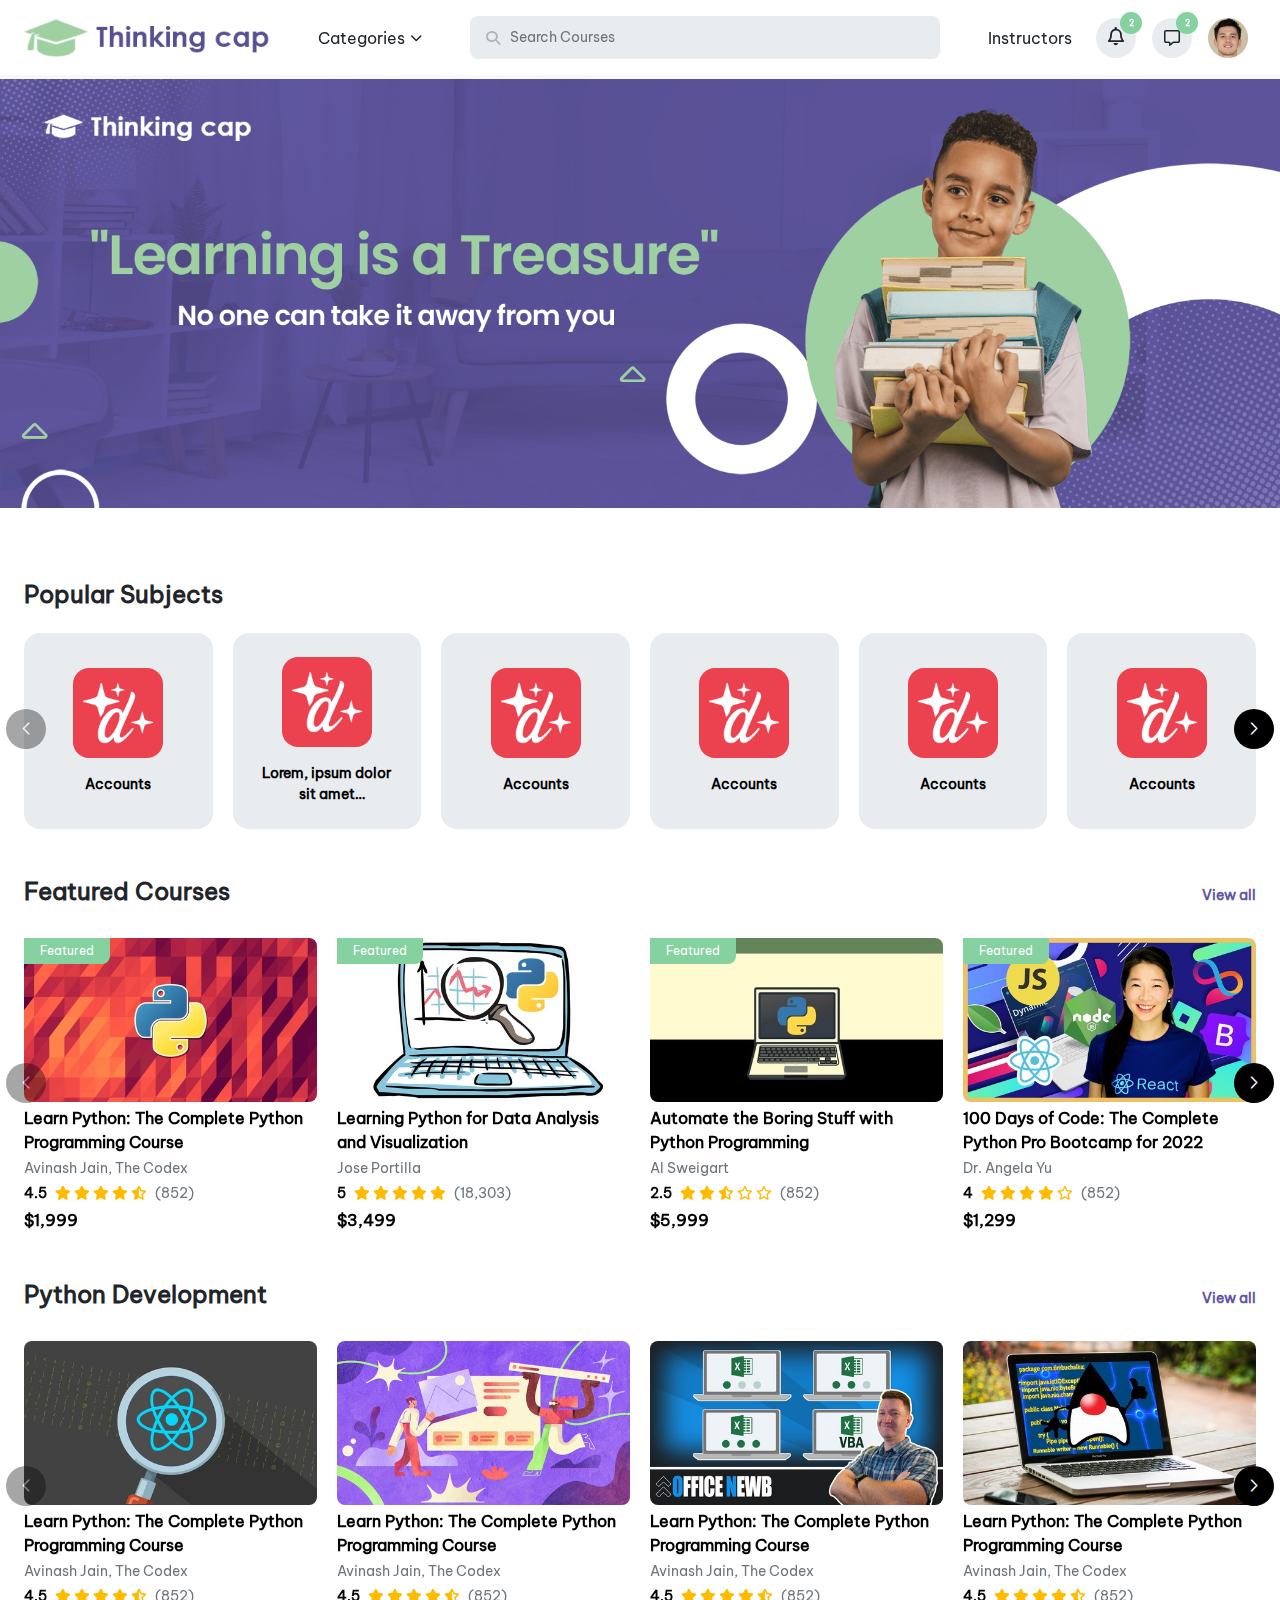
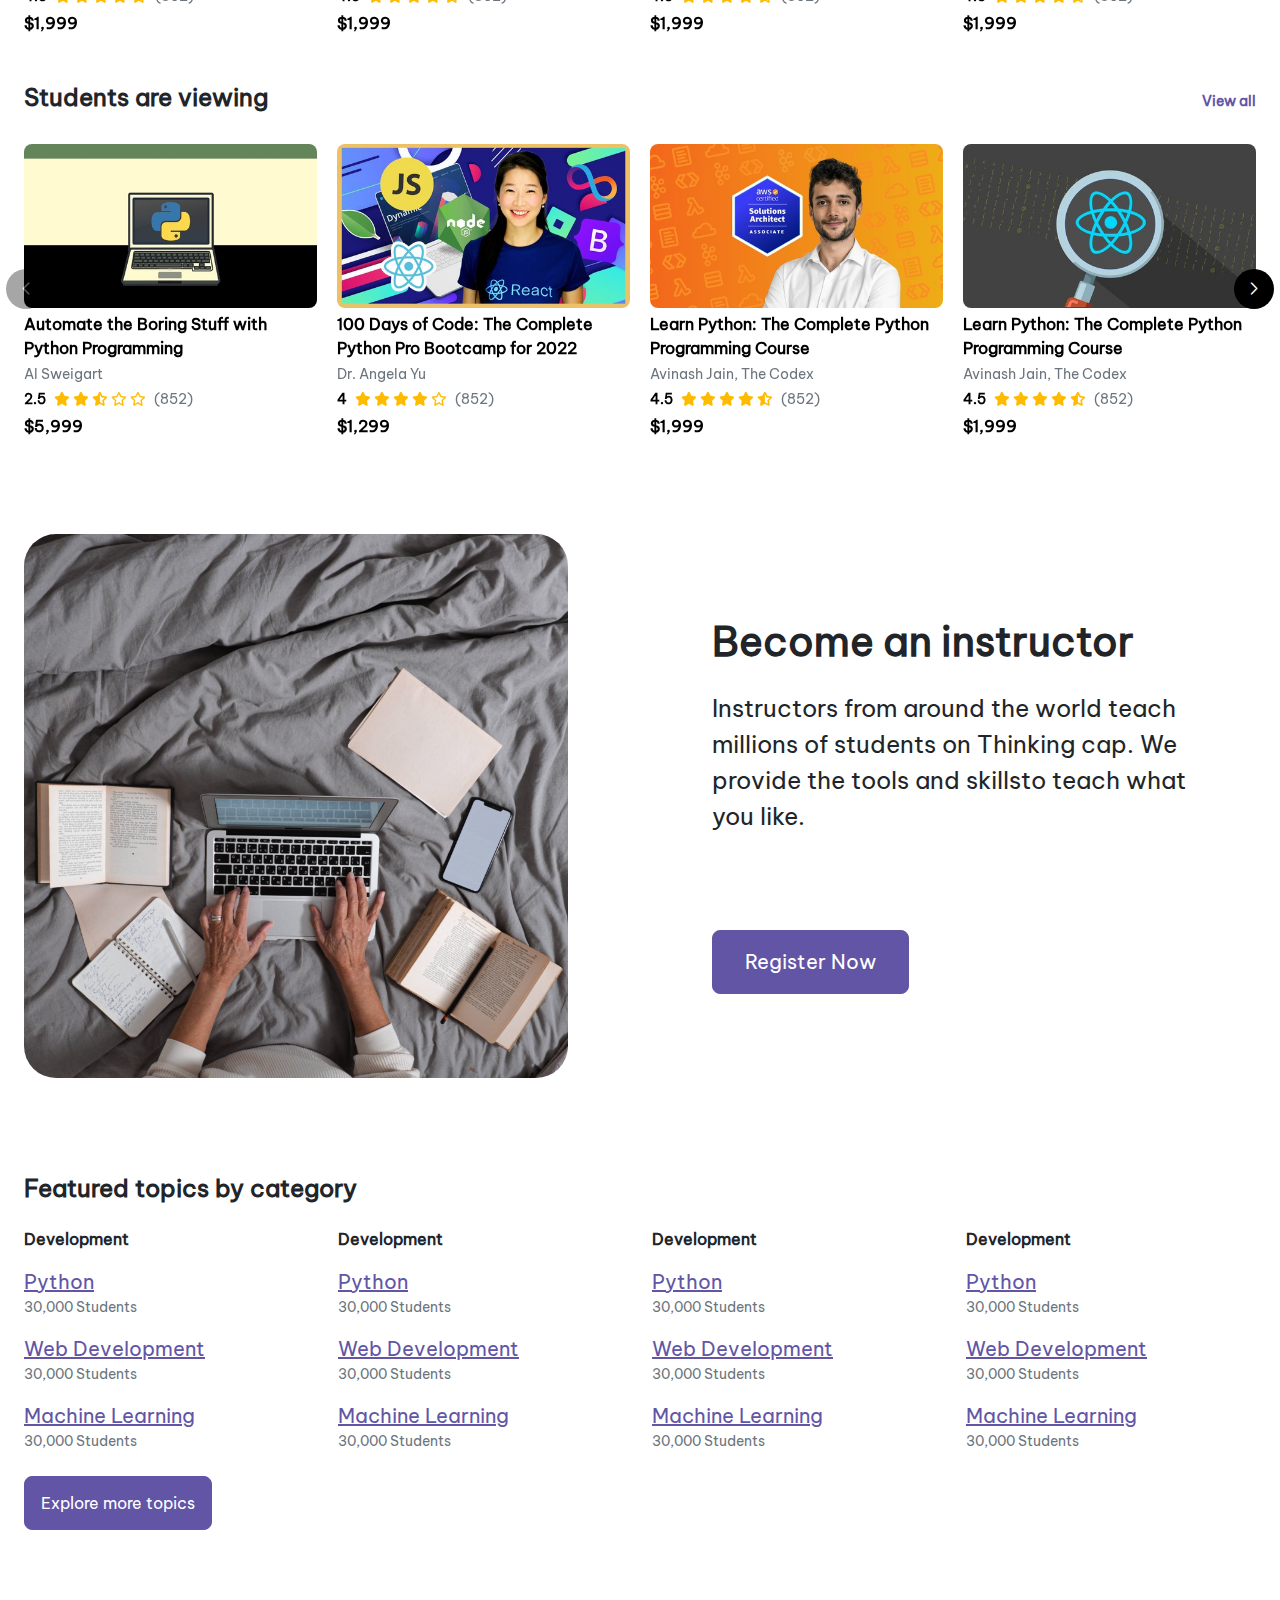
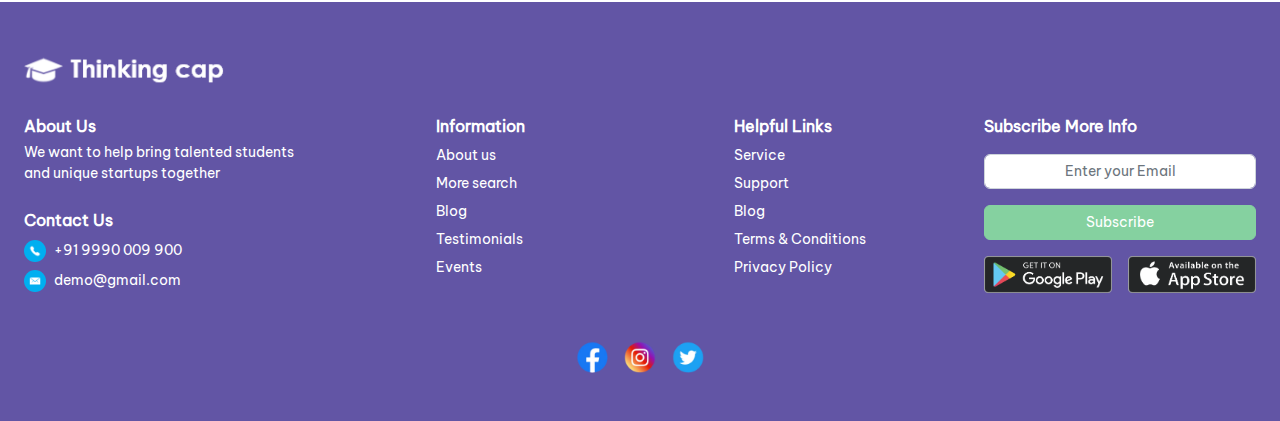
==== commit 70fdcdcb: "added featured section" ====
--- a/src/index.html
+++ b/src/index.html
@@ -589,13 +589,20 @@
                 </section>
 
                 <section class="slides-section py-4">
-                    <h4 class="fw-bold mb-4">Students are viewing</h4>
+                    <div class="d-flex align-items-center gap-3 justify-content-between mb-4">
+                        <h4 class="fw-bold">Featured Courses</h4>
+                        <a href="#" class="small text-decoration-none fw-bold">View all</a>
+                    </div>
+
                     <div class="course-type-slider position-relative">
                         <div class="swiper" id="courses-collection-1">
                             <div class="swiper-wrapper">
                                 <div class="swiper-slide">
                                     <a href="#" class="text-decoration-none">
                                         <div class="course-card d-grid gap-1">
+                                            <div class="course-label label-promoted">
+                                                Featured
+                                            </div>
                                             <div class="img-container rounded-3">
                                                 <img src="./assets/img/static/course-img1.jpg" />
                                             </div>
@@ -623,6 +630,9 @@
                                 <div class="swiper-slide">
                                     <a href="#" class="text-decoration-none">
                                         <div class="course-card d-grid gap-1">
+                                            <div class="course-label label-promoted">
+                                                Featured
+                                            </div>
                                             <div class="img-container rounded-3">
                                                 <img src="./assets/img/static/course-img2.jpg" />
                                             </div>
@@ -649,6 +659,9 @@
                                 <div class="swiper-slide">
                                     <a href="#" class="text-decoration-none">
                                         <div class="course-card d-grid gap-1">
+                                            <div class="course-label label-promoted">
+                                                Featured
+                                            </div>
                                             <div class="img-container rounded-3">
                                                 <img src="./assets/img/static/course-img3.jpg" />
                                             </div>
@@ -676,6 +689,9 @@
                                 <div class="swiper-slide">
                                     <a href="#" class="text-decoration-none">
                                         <div class="course-card d-grid gap-1">
+                                            <div class="course-label label-promoted">
+                                                Featured
+                                            </div>
                                             <div class="img-container rounded-3">
                                                 <img src="./assets/img/static/course-img4.jpg" />
                                             </div>
@@ -703,6 +719,9 @@
                                 <div class="swiper-slide">
                                     <a href="#" class="text-decoration-none">
                                         <div class="course-card d-grid gap-1">
+                                            <div class="course-label label-promoted">
+                                                Featured
+                                            </div>
                                             <div class="img-container rounded-3">
                                                 <img src="./assets/img/static/course-img5.jpg" />
                                             </div>
@@ -730,6 +749,9 @@
                                 <div class="swiper-slide">
                                     <a href="#" class="text-decoration-none">
                                         <div class="course-card d-grid gap-1">
+                                            <div class="course-label label-promoted">
+                                                Featured
+                                            </div>
                                             <div class="img-container rounded-3">
                                                 <img src="./assets/img/static/course-img6.jpg" />
                                             </div>
@@ -757,8 +779,11 @@
                                 <div class="swiper-slide">
                                     <a href="#" class="text-decoration-none">
                                         <div class="course-card d-grid gap-1">
-                                            <div class="img-container rounded-3">
-                                                <img src="./assets/img/static/course-img7.jpg" />
+                                            <div class="course-label label-promoted">
+                                                Featured
+                                            </div>
+                                            <div class="img-container rounded-3">
+                                                <img src="./assets/img/static/course-img8.jpg" />
                                             </div>
                                             <div class="description-block d-grid gap-1">
                                                 <div class="fw-bold">Learn Python: The Complete Python
@@ -784,8 +809,11 @@
                                 <div class="swiper-slide">
                                     <a href="#" class="text-decoration-none">
                                         <div class="course-card d-grid gap-1">
-                                            <div class="img-container rounded-3">
-                                                <img src="./assets/img/static/course-img8.jpg" />
+                                            <div class="course-label label-promoted">
+                                                Featured
+                                            </div>
+                                            <div class="img-container rounded-3">
+                                                <img src="./assets/img/static/course-img9.jpg" />
                                             </div>
                                             <div class="description-block d-grid gap-1">
                                                 <div class="fw-bold">Learn Python: The Complete Python
@@ -808,11 +836,27 @@
                                         </div>
                                     </a>
                                 </div>
-                                <div class="swiper-slide">
-                                    <a href="#" class="text-decoration-none">
-                                        <div class="course-card d-grid gap-1">
-                                            <div class="img-container rounded-3">
-                                                <img src="./assets/img/static/course-img9.jpg" />
+                            </div>
+                        </div>
+                        <div class="slide-right course-slide-control-next-1"></div>
+                        <div class="slide-left course-slide-control-prev-1"></div>
+                    </div>
+                </section>
+
+                <section class="slides-section py-4">
+                    <div class="d-flex align-items-center gap-3 justify-content-between mb-4">
+                        <h4 class="fw-bold">Python Development</h4>
+                        <a href="#" class="small text-decoration-none fw-bold">View all</a>
+                    </div>
+
+                    <div class="course-type-slider position-relative">
+                        <div class="swiper" id="courses-collection-2">
+                            <div class="swiper-wrapper">
+                                <div class="swiper-slide">
+                                    <a href="#" class="text-decoration-none">
+                                        <div class="course-card d-grid gap-1">
+                                            <div class="img-container rounded-3">
+                                                <img src="./assets/img/static/course-img6.jpg" />
                                             </div>
                                             <div class="description-block d-grid gap-1">
                                                 <div class="fw-bold">Learn Python: The Complete Python
@@ -835,23 +879,11 @@
                                         </div>
                                     </a>
                                 </div>
-                            </div>
-                        </div>
-                        <div class="slide-right course-slide-control-next-1"></div>
-                        <div class="slide-left course-slide-control-prev-1"></div>
-                    </div>
-                </section>
-
-                <section class="slides-section py-4">
-                    <h4 class="fw-bold mb-4">Python Development</h4>
-                    <div class="course-type-slider position-relative">
-                        <div class="swiper" id="courses-collection-2">
-                            <div class="swiper-wrapper">
-                                <div class="swiper-slide">
-                                    <a href="#" class="text-decoration-none">
-                                        <div class="course-card d-grid gap-1">
-                                            <div class="img-container rounded-3">
-                                                <img src="./assets/img/static/course-img6.jpg" />
+                                <div class="swiper-slide">
+                                    <a href="#" class="text-decoration-none">
+                                        <div class="course-card d-grid gap-1">
+                                            <div class="img-container rounded-3">
+                                                <img src="./assets/img/static/course-img7.jpg" />
                                             </div>
                                             <div class="description-block d-grid gap-1">
                                                 <div class="fw-bold">Learn Python: The Complete Python
@@ -878,7 +910,7 @@
                                     <a href="#" class="text-decoration-none">
                                         <div class="course-card d-grid gap-1">
                                             <div class="img-container rounded-3">
-                                                <img src="./assets/img/static/course-img7.jpg" />
+                                                <img src="./assets/img/static/course-img8.jpg" />
                                             </div>
                                             <div class="description-block d-grid gap-1">
                                                 <div class="fw-bold">Learn Python: The Complete Python
@@ -905,7 +937,7 @@
                                     <a href="#" class="text-decoration-none">
                                         <div class="course-card d-grid gap-1">
                                             <div class="img-container rounded-3">
-                                                <img src="./assets/img/static/course-img8.jpg" />
+                                                <img src="./assets/img/static/course-img9.jpg" />
                                             </div>
                                             <div class="description-block d-grid gap-1">
                                                 <div class="fw-bold">Learn Python: The Complete Python
@@ -932,7 +964,7 @@
                                     <a href="#" class="text-decoration-none">
                                         <div class="course-card d-grid gap-1">
                                             <div class="img-container rounded-3">
-                                                <img src="./assets/img/static/course-img9.jpg" />
+                                                <img src="./assets/img/static/course-img1.jpg" />
                                             </div>
                                             <div class="description-block d-grid gap-1">
                                                 <div class="fw-bold">Learn Python: The Complete Python
@@ -959,33 +991,6 @@
                                     <a href="#" class="text-decoration-none">
                                         <div class="course-card d-grid gap-1">
                                             <div class="img-container rounded-3">
-                                                <img src="./assets/img/static/course-img1.jpg" />
-                                            </div>
-                                            <div class="description-block d-grid gap-1">
-                                                <div class="fw-bold">Learn Python: The Complete Python
-                                                    Programming Course</div>
-                                                <div class="small text-muted text-truncate">Avinash Jain, The Codex
-                                                </div>
-                                                <div class="course-rating small d-flex gap-2">
-                                                    <span class="fw-bold">4.5</span>
-                                                    <span class="star-rating_r">
-                                                        <i class="fas fa-star"></i>
-                                                        <i class="fas fa-star"></i>
-                                                        <i class="fas fa-star"></i>
-                                                        <i class="fas fa-star"></i>
-                                                        <i class="fa-solid fa-star-half-stroke"></i>
-                                                    </span>
-                                                    <span class="text-muted">(852)</span>
-                                                </div>
-                                                <div class="fw-bold">$1,999</div>
-                                            </div>
-                                        </div>
-                                    </a>
-                                </div>
-                                <div class="swiper-slide">
-                                    <a href="#" class="text-decoration-none">
-                                        <div class="course-card d-grid gap-1">
-                                            <div class="img-container rounded-3">
                                                 <img src="./assets/img/static/course-img2.jpg" />
                                             </div>
                                             <div class="description-block d-grid gap-1">
@@ -1016,7 +1021,10 @@
                 </section>
 
                 <section class="slides-section py-4">
-                    <h4 class="fw-bold mb-4">Students are viewing</h4>
+                    <div class="d-flex align-items-center gap-3 justify-content-between mb-4">
+                        <h4 class="fw-bold">Students are viewing</h4>
+                        <a href="#" class="small text-decoration-none fw-bold">View all</a>
+                    </div>
                     <div class="course-type-slider position-relative">
                         <div class="swiper" id="courses-collection-3">
                             <div class="swiper-wrapper">
--- a/src/assets/styles/style.min.css
+++ b/src/assets/styles/style.min.css
@@ -3,5 +3,5 @@
    * Copyright 2011-2022 The Bootstrap Authors
    * Copyright 2011-2022 Twitter, Inc.
    * Licensed under MIT (https://github.com/twbs/bootstrap/blob/main/LICENSE)
-   */:root{--bs-blue: #0d6efd;--bs-indigo: #6610f2;--bs-purple: #6f42c1;--bs-pink: #d63384;--bs-red: #dc3545;--bs-orange: #fd7e14;--bs-yellow: #ffc107;--bs-green: #198754;--bs-teal: #20c997;--bs-cyan: #0dcaf0;--bs-black: #000;--bs-white: #fff;--bs-gray: #6c757d;--bs-gray-dark: #343a40;--bs-gray-100: #f8f9fa;--bs-gray-200: #e9ecef;--bs-gray-300: #dee2e6;--bs-gray-400: #ced4da;--bs-gray-500: #adb5bd;--bs-gray-600: #6c757d;--bs-gray-700: #495057;--bs-gray-800: #343a40;--bs-gray-900: #212529;--bs-primary: #6255a5;--bs-secondary: #85d1a0;--bs-success: #198754;--bs-info: #0dcaf0;--bs-warning: #ffc107;--bs-danger: #dc3545;--bs-light: #f8f9fa;--bs-dark: #212529;--bs-primary-rgb: 98,85,165;--bs-secondary-rgb: 133,209,160;--bs-success-rgb: 25,135,84;--bs-info-rgb: 13,202,240;--bs-warning-rgb: 255,193,7;--bs-danger-rgb: 220,53,69;--bs-light-rgb: 248,249,250;--bs-dark-rgb: 33,37,41;--bs-white-rgb: 255,255,255;--bs-black-rgb: 0,0,0;--bs-body-color-rgb: 33,37,41;--bs-body-bg-rgb: 255,255,255;--bs-font-sans-serif: system-ui, -apple-system, "Segoe UI", Roboto, "Helvetica Neue", "Noto Sans", "Liberation Sans", Arial, sans-serif, "Apple Color Emoji", "Segoe UI Emoji", "Segoe UI Symbol", "Noto Color Emoji";--bs-font-monospace: SFMono-Regular, Menlo, Monaco, Consolas, "Liberation Mono", "Courier New", monospace;--bs-gradient: linear-gradient(180deg, rgba(255,255,255,0.15), rgba(255,255,255,0));--bs-body-font-family: font-regular;--bs-body-font-size:1rem;--bs-body-font-weight: 400;--bs-body-line-height: 1.5;--bs-body-color: #212529;--bs-body-bg: #fff;--bs-border-width: 1px;--bs-border-style: solid;--bs-border-color: #dee2e6;--bs-border-color-translucent: rgba(0,0,0,0.175);--bs-border-radius: .375rem;--bs-border-radius-sm: .25rem;--bs-border-radius-lg: .5rem;--bs-border-radius-xl: 1rem;--bs-border-radius-2xl: 2rem;--bs-border-radius-pill: 50rem;--bs-link-color: #6255a5;--bs-link-hover-color: #4e4484;--bs-code-color: #d63384;--bs-highlight-bg: #fff3cd}*,*::before,*::after{-webkit-box-sizing:border-box;box-sizing:border-box}@media (prefers-reduced-motion: no-preference){:root{scroll-behavior:smooth}}body{margin:0;font-family:var(--bs-body-font-family);font-size:var(--bs-body-font-size);font-weight:var(--bs-body-font-weight);line-height:var(--bs-body-line-height);color:var(--bs-body-color);text-align:var(--bs-body-text-align);background-color:var(--bs-body-bg);-webkit-text-size-adjust:100%;-webkit-tap-highlight-color:rgba(0,0,0,0)}hr{margin:1rem 0;color:inherit;border:0;border-top:1px solid;opacity:.25}h1,.h1,h2,.h2,h3,.h3,h4,.h4,h5,.h5,h6,.h6{margin-top:0;margin-bottom:.5rem;font-weight:500;line-height:1.2}h1,.h1{font-size:calc(1.375rem + 1.5vw)}@media (min-width: 1200px){h1,.h1{font-size:2.5rem}}h2,.h2{font-size:calc(1.325rem + .9vw)}@media (min-width: 1200px){h2,.h2{font-size:2rem}}h3,.h3{font-size:calc(1.3rem + .6vw)}@media (min-width: 1200px){h3,.h3{font-size:1.75rem}}h4,.h4{font-size:calc(1.275rem + .3vw)}@media (min-width: 1200px){h4,.h4{font-size:1.5rem}}h5,.h5{font-size:1.25rem}h6,.h6{font-size:1rem}p{margin-top:0;margin-bottom:1rem}abbr[title]{-webkit-text-decoration:underline dotted;text-decoration:underline dotted;cursor:help;text-decoration-skip-ink:none}address{margin-bottom:1rem;font-style:normal;line-height:inherit}ol,ul{padding-left:2rem}ol,ul,dl{margin-top:0;margin-bottom:1rem}ol ol,ul ul,ol ul,ul ol{margin-bottom:0}dt{font-weight:700}dd{margin-bottom:.5rem;margin-left:0}blockquote{margin:0 0 1rem}b,strong{font-weight:bolder}small,.small{font-size:.875em}mark,.mark{padding:.1875em;background-color:var(--bs-highlight-bg)}sub,sup{position:relative;font-size:.75em;line-height:0;vertical-align:baseline}sub{bottom:-.25em}sup{top:-.5em}a{color:var(--bs-link-color);text-decoration:underline}a:hover{color:var(--bs-link-hover-color)}a:not([href]):not([class]),a:not([href]):not([class]):hover{color:inherit;text-decoration:none}pre,code,kbd,samp{font-family:var(--bs-font-monospace);font-size:1em}pre{display:block;margin-top:0;margin-bottom:1rem;overflow:auto;font-size:.875em}pre code{font-size:inherit;color:inherit;word-break:normal}code{font-size:.875em;color:var(--bs-code-color);word-wrap:break-word}a>code{color:inherit}kbd{padding:.1875rem .375rem;font-size:.875em;color:var(--bs-body-bg);background-color:var(--bs-body-color);border-radius:.25rem}kbd kbd{padding:0;font-size:1em}figure{margin:0 0 1rem}img,svg{vertical-align:middle}table{caption-side:bottom;border-collapse:collapse}caption{padding-top:.5rem;padding-bottom:.5rem;color:#6c757d;text-align:left}th{text-align:inherit;text-align:-webkit-match-parent}thead,tbody,tfoot,tr,td,th{border-color:inherit;border-style:solid;border-width:0}label{display:inline-block}button{border-radius:0}button:focus:not(:focus-visible){outline:0}input,button,select,optgroup,textarea{margin:0;font-family:inherit;font-size:inherit;line-height:inherit}button,select{text-transform:none}[role="button"]{cursor:pointer}select{word-wrap:normal}select:disabled{opacity:1}[list]:not([type="date"]):not([type="datetime-local"]):not([type="month"]):not([type="week"]):not([type="time"])::-webkit-calendar-picker-indicator{display:none !important}button,[type="button"],[type="reset"],[type="submit"]{-webkit-appearance:button}button:not(:disabled),[type="button"]:not(:disabled),[type="reset"]:not(:disabled),[type="submit"]:not(:disabled){cursor:pointer}::-moz-focus-inner{padding:0;border-style:none}textarea{resize:vertical}fieldset{min-width:0;padding:0;margin:0;border:0}legend{float:left;width:100%;padding:0;margin-bottom:.5rem;font-size:calc(1.275rem + .3vw);line-height:inherit}@media (min-width: 1200px){legend{font-size:1.5rem}}legend+*{clear:left}::-webkit-datetime-edit-fields-wrapper,::-webkit-datetime-edit-text,::-webkit-datetime-edit-minute,::-webkit-datetime-edit-hour-field,::-webkit-datetime-edit-day-field,::-webkit-datetime-edit-month-field,::-webkit-datetime-edit-year-field{padding:0}::-webkit-inner-spin-button{height:auto}[type="search"]{outline-offset:-2px;-webkit-appearance:textfield}::-webkit-search-decoration{-webkit-appearance:none}::-webkit-color-swatch-wrapper{padding:0}::file-selector-button{font:inherit;-webkit-appearance:button}output{display:inline-block}iframe{border:0}summary{display:list-item;cursor:pointer}progress{vertical-align:baseline}[hidden]{display:none !important}.lead{font-size:1.25rem;font-weight:300}.display-1{font-size:calc(1.625rem + 4.5vw);font-weight:300;line-height:1.2}@media (min-width: 1200px){.display-1{font-size:5rem}}.display-2{font-size:calc(1.575rem + 3.9vw);font-weight:300;line-height:1.2}@media (min-width: 1200px){.display-2{font-size:4.5rem}}.display-3{font-size:calc(1.525rem + 3.3vw);font-weight:300;line-height:1.2}@media (min-width: 1200px){.display-3{font-size:4rem}}.display-4{font-size:calc(1.475rem + 2.7vw);font-weight:300;line-height:1.2}@media (min-width: 1200px){.display-4{font-size:3.5rem}}.display-5{font-size:calc(1.425rem + 2.1vw);font-weight:300;line-height:1.2}@media (min-width: 1200px){.display-5{font-size:3rem}}.display-6{font-size:calc(1.375rem + 1.5vw);font-weight:300;line-height:1.2}@media (min-width: 1200px){.display-6{font-size:2.5rem}}.list-unstyled{padding-left:0;list-style:none}.list-inline{padding-left:0;list-style:none}.list-inline-item{display:inline-block}.list-inline-item:not(:last-child){margin-right:.5rem}.initialism{font-size:.875em;text-transform:uppercase}.blockquote{margin-bottom:1rem;font-size:1.25rem}.blockquote>:last-child{margin-bottom:0}.blockquote-footer{margin-top:-1rem;margin-bottom:1rem;font-size:.875em;color:#6c757d}.blockquote-footer::before{content:"\2014\00A0"}.img-fluid{max-width:100%;height:auto}.img-thumbnail{padding:.25rem;background-color:#fff;border:1px solid var(--bs-border-color);border-radius:.375rem;max-width:100%;height:auto}.figure{display:inline-block}.figure-img{margin-bottom:.5rem;line-height:1}.figure-caption{font-size:.875em;color:#6c757d}.container,.container-fluid,.container-sm,.container-md,.container-lg,.container-xl,.container-xxl{--bs-gutter-x: 1.5rem;--bs-gutter-y: 0;width:100%;padding-right:calc(var(--bs-gutter-x) * .5);padding-left:calc(var(--bs-gutter-x) * .5);margin-right:auto;margin-left:auto}@media (min-width: 576px){.container,.container-sm{max-width:540px}}@media (min-width: 768px){.container,.container-sm,.container-md{max-width:720px}}@media (min-width: 992px){.container,.container-sm,.container-md,.container-lg{max-width:960px}}@media (min-width: 1200px){.container,.container-sm,.container-md,.container-lg,.container-xl{max-width:1140px}}@media (min-width: 1400px){.container,.container-sm,.container-md,.container-lg,.container-xl,.container-xxl{max-width:1320px}}.row{--bs-gutter-x: 1.5rem;--bs-gutter-y: 0;display:-webkit-box;display:-ms-flexbox;display:flex;-ms-flex-wrap:wrap;flex-wrap:wrap;margin-top:calc(-1 * var(--bs-gutter-y));margin-right:calc(-.5 * var(--bs-gutter-x));margin-left:calc(-.5 * var(--bs-gutter-x))}.row>*{-ms-flex-negative:0;flex-shrink:0;width:100%;max-width:100%;padding-right:calc(var(--bs-gutter-x) * .5);padding-left:calc(var(--bs-gutter-x) * .5);margin-top:var(--bs-gutter-y)}.col{-webkit-box-flex:1;-ms-flex:1 0 0%;flex:1 0 0%}.row-cols-auto>*{-webkit-box-flex:0;-ms-flex:0 0 auto;flex:0 0 auto;width:auto}.row-cols-1>*{-webkit-box-flex:0;-ms-flex:0 0 auto;flex:0 0 auto;width:100%}.row-cols-2>*{-webkit-box-flex:0;-ms-flex:0 0 auto;flex:0 0 auto;width:50%}.row-cols-3>*{-webkit-box-flex:0;-ms-flex:0 0 auto;flex:0 0 auto;width:33.33333%}.row-cols-4>*{-webkit-box-flex:0;-ms-flex:0 0 auto;flex:0 0 auto;width:25%}.row-cols-5>*{-webkit-box-flex:0;-ms-flex:0 0 auto;flex:0 0 auto;width:20%}.row-cols-6>*{-webkit-box-flex:0;-ms-flex:0 0 auto;flex:0 0 auto;width:16.66667%}.col-auto{-webkit-box-flex:0;-ms-flex:0 0 auto;flex:0 0 auto;width:auto}.col-1{-webkit-box-flex:0;-ms-flex:0 0 auto;flex:0 0 auto;width:8.33333%}.col-2{-webkit-box-flex:0;-ms-flex:0 0 auto;flex:0 0 auto;width:16.66667%}.col-3{-webkit-box-flex:0;-ms-flex:0 0 auto;flex:0 0 auto;width:25%}.col-4{-webkit-box-flex:0;-ms-flex:0 0 auto;flex:0 0 auto;width:33.33333%}.col-5{-webkit-box-flex:0;-ms-flex:0 0 auto;flex:0 0 auto;width:41.66667%}.col-6{-webkit-box-flex:0;-ms-flex:0 0 auto;flex:0 0 auto;width:50%}.col-7{-webkit-box-flex:0;-ms-flex:0 0 auto;flex:0 0 auto;width:58.33333%}.col-8{-webkit-box-flex:0;-ms-flex:0 0 auto;flex:0 0 auto;width:66.66667%}.col-9{-webkit-box-flex:0;-ms-flex:0 0 auto;flex:0 0 auto;width:75%}.col-10{-webkit-box-flex:0;-ms-flex:0 0 auto;flex:0 0 auto;width:83.33333%}.col-11{-webkit-box-flex:0;-ms-flex:0 0 auto;flex:0 0 auto;width:91.66667%}.col-12{-webkit-box-flex:0;-ms-flex:0 0 auto;flex:0 0 auto;width:100%}.offset-1{margin-left:8.33333%}.offset-2{margin-left:16.66667%}.offset-3{margin-left:25%}.offset-4{margin-left:33.33333%}.offset-5{margin-left:41.66667%}.offset-6{margin-left:50%}.offset-7{margin-left:58.33333%}.offset-8{margin-left:66.66667%}.offset-9{margin-left:75%}.offset-10{margin-left:83.33333%}.offset-11{margin-left:91.66667%}.g-0,.gx-0{--bs-gutter-x: 0}.g-0,.gy-0{--bs-gutter-y: 0}.g-1,.gx-1{--bs-gutter-x: .25rem}.g-1,.gy-1{--bs-gutter-y: .25rem}.g-2,.gx-2{--bs-gutter-x: .5rem}.g-2,.gy-2{--bs-gutter-y: .5rem}.g-3,.gx-3{--bs-gutter-x: 1rem}.g-3,.gy-3{--bs-gutter-y: 1rem}.g-4,.gx-4{--bs-gutter-x: 1.5rem}.g-4,.gy-4{--bs-gutter-y: 1.5rem}.g-5,.gx-5{--bs-gutter-x: 3rem}.g-5,.gy-5{--bs-gutter-y: 3rem}@media (min-width: 576px){.col-sm{-webkit-box-flex:1;-ms-flex:1 0 0%;flex:1 0 0%}.row-cols-sm-auto>*{-webkit-box-flex:0;-ms-flex:0 0 auto;flex:0 0 auto;width:auto}.row-cols-sm-1>*{-webkit-box-flex:0;-ms-flex:0 0 auto;flex:0 0 auto;width:100%}.row-cols-sm-2>*{-webkit-box-flex:0;-ms-flex:0 0 auto;flex:0 0 auto;width:50%}.row-cols-sm-3>*{-webkit-box-flex:0;-ms-flex:0 0 auto;flex:0 0 auto;width:33.33333%}.row-cols-sm-4>*{-webkit-box-flex:0;-ms-flex:0 0 auto;flex:0 0 auto;width:25%}.row-cols-sm-5>*{-webkit-box-flex:0;-ms-flex:0 0 auto;flex:0 0 auto;width:20%}.row-cols-sm-6>*{-webkit-box-flex:0;-ms-flex:0 0 auto;flex:0 0 auto;width:16.66667%}.col-sm-auto{-webkit-box-flex:0;-ms-flex:0 0 auto;flex:0 0 auto;width:auto}.col-sm-1{-webkit-box-flex:0;-ms-flex:0 0 auto;flex:0 0 auto;width:8.33333%}.col-sm-2{-webkit-box-flex:0;-ms-flex:0 0 auto;flex:0 0 auto;width:16.66667%}.col-sm-3{-webkit-box-flex:0;-ms-flex:0 0 auto;flex:0 0 auto;width:25%}.col-sm-4{-webkit-box-flex:0;-ms-flex:0 0 auto;flex:0 0 auto;width:33.33333%}.col-sm-5{-webkit-box-flex:0;-ms-flex:0 0 auto;flex:0 0 auto;width:41.66667%}.col-sm-6{-webkit-box-flex:0;-ms-flex:0 0 auto;flex:0 0 auto;width:50%}.col-sm-7{-webkit-box-flex:0;-ms-flex:0 0 auto;flex:0 0 auto;width:58.33333%}.col-sm-8{-webkit-box-flex:0;-ms-flex:0 0 auto;flex:0 0 auto;width:66.66667%}.col-sm-9{-webkit-box-flex:0;-ms-flex:0 0 auto;flex:0 0 auto;width:75%}.col-sm-10{-webkit-box-flex:0;-ms-flex:0 0 auto;flex:0 0 auto;width:83.33333%}.col-sm-11{-webkit-box-flex:0;-ms-flex:0 0 auto;flex:0 0 auto;width:91.66667%}.col-sm-12{-webkit-box-flex:0;-ms-flex:0 0 auto;flex:0 0 auto;width:100%}.offset-sm-0{margin-left:0}.offset-sm-1{margin-left:8.33333%}.offset-sm-2{margin-left:16.66667%}.offset-sm-3{margin-left:25%}.offset-sm-4{margin-left:33.33333%}.offset-sm-5{margin-left:41.66667%}.offset-sm-6{margin-left:50%}.offset-sm-7{margin-left:58.33333%}.offset-sm-8{margin-left:66.66667%}.offset-sm-9{margin-left:75%}.offset-sm-10{margin-left:83.33333%}.offset-sm-11{margin-left:91.66667%}.g-sm-0,.gx-sm-0{--bs-gutter-x: 0}.g-sm-0,.gy-sm-0{--bs-gutter-y: 0}.g-sm-1,.gx-sm-1{--bs-gutter-x: .25rem}.g-sm-1,.gy-sm-1{--bs-gutter-y: .25rem}.g-sm-2,.gx-sm-2{--bs-gutter-x: .5rem}.g-sm-2,.gy-sm-2{--bs-gutter-y: .5rem}.g-sm-3,.gx-sm-3{--bs-gutter-x: 1rem}.g-sm-3,.gy-sm-3{--bs-gutter-y: 1rem}.g-sm-4,.gx-sm-4{--bs-gutter-x: 1.5rem}.g-sm-4,.gy-sm-4{--bs-gutter-y: 1.5rem}.g-sm-5,.gx-sm-5{--bs-gutter-x: 3rem}.g-sm-5,.gy-sm-5{--bs-gutter-y: 3rem}}@media (min-width: 768px){.col-md{-webkit-box-flex:1;-ms-flex:1 0 0%;flex:1 0 0%}.row-cols-md-auto>*{-webkit-box-flex:0;-ms-flex:0 0 auto;flex:0 0 auto;width:auto}.row-cols-md-1>*{-webkit-box-flex:0;-ms-flex:0 0 auto;flex:0 0 auto;width:100%}.row-cols-md-2>*{-webkit-box-flex:0;-ms-flex:0 0 auto;flex:0 0 auto;width:50%}.row-cols-md-3>*{-webkit-box-flex:0;-ms-flex:0 0 auto;flex:0 0 auto;width:33.33333%}.row-cols-md-4>*{-webkit-box-flex:0;-ms-flex:0 0 auto;flex:0 0 auto;width:25%}.row-cols-md-5>*{-webkit-box-flex:0;-ms-flex:0 0 auto;flex:0 0 auto;width:20%}.row-cols-md-6>*{-webkit-box-flex:0;-ms-flex:0 0 auto;flex:0 0 auto;width:16.66667%}.col-md-auto{-webkit-box-flex:0;-ms-flex:0 0 auto;flex:0 0 auto;width:auto}.col-md-1{-webkit-box-flex:0;-ms-flex:0 0 auto;flex:0 0 auto;width:8.33333%}.col-md-2{-webkit-box-flex:0;-ms-flex:0 0 auto;flex:0 0 auto;width:16.66667%}.col-md-3{-webkit-box-flex:0;-ms-flex:0 0 auto;flex:0 0 auto;width:25%}.col-md-4{-webkit-box-flex:0;-ms-flex:0 0 auto;flex:0 0 auto;width:33.33333%}.col-md-5{-webkit-box-flex:0;-ms-flex:0 0 auto;flex:0 0 auto;width:41.66667%}.col-md-6{-webkit-box-flex:0;-ms-flex:0 0 auto;flex:0 0 auto;width:50%}.col-md-7{-webkit-box-flex:0;-ms-flex:0 0 auto;flex:0 0 auto;width:58.33333%}.col-md-8{-webkit-box-flex:0;-ms-flex:0 0 auto;flex:0 0 auto;width:66.66667%}.col-md-9{-webkit-box-flex:0;-ms-flex:0 0 auto;flex:0 0 auto;width:75%}.col-md-10{-webkit-box-flex:0;-ms-flex:0 0 auto;flex:0 0 auto;width:83.33333%}.col-md-11{-webkit-box-flex:0;-ms-flex:0 0 auto;flex:0 0 auto;width:91.66667%}.col-md-12{-webkit-box-flex:0;-ms-flex:0 0 auto;flex:0 0 auto;width:100%}.offset-md-0{margin-left:0}.offset-md-1{margin-left:8.33333%}.offset-md-2{margin-left:16.66667%}.offset-md-3{margin-left:25%}.offset-md-4{margin-left:33.33333%}.offset-md-5{margin-left:41.66667%}.offset-md-6{margin-left:50%}.offset-md-7{margin-left:58.33333%}.offset-md-8{margin-left:66.66667%}.offset-md-9{margin-left:75%}.offset-md-10{margin-left:83.33333%}.offset-md-11{margin-left:91.66667%}.g-md-0,.gx-md-0{--bs-gutter-x: 0}.g-md-0,.gy-md-0{--bs-gutter-y: 0}.g-md-1,.gx-md-1{--bs-gutter-x: .25rem}.g-md-1,.gy-md-1{--bs-gutter-y: .25rem}.g-md-2,.gx-md-2{--bs-gutter-x: .5rem}.g-md-2,.gy-md-2{--bs-gutter-y: .5rem}.g-md-3,.gx-md-3{--bs-gutter-x: 1rem}.g-md-3,.gy-md-3{--bs-gutter-y: 1rem}.g-md-4,.gx-md-4{--bs-gutter-x: 1.5rem}.g-md-4,.gy-md-4{--bs-gutter-y: 1.5rem}.g-md-5,.gx-md-5{--bs-gutter-x: 3rem}.g-md-5,.gy-md-5{--bs-gutter-y: 3rem}}@media (min-width: 992px){.col-lg{-webkit-box-flex:1;-ms-flex:1 0 0%;flex:1 0 0%}.row-cols-lg-auto>*{-webkit-box-flex:0;-ms-flex:0 0 auto;flex:0 0 auto;width:auto}.row-cols-lg-1>*{-webkit-box-flex:0;-ms-flex:0 0 auto;flex:0 0 auto;width:100%}.row-cols-lg-2>*{-webkit-box-flex:0;-ms-flex:0 0 auto;flex:0 0 auto;width:50%}.row-cols-lg-3>*{-webkit-box-flex:0;-ms-flex:0 0 auto;flex:0 0 auto;width:33.33333%}.row-cols-lg-4>*{-webkit-box-flex:0;-ms-flex:0 0 auto;flex:0 0 auto;width:25%}.row-cols-lg-5>*{-webkit-box-flex:0;-ms-flex:0 0 auto;flex:0 0 auto;width:20%}.row-cols-lg-6>*{-webkit-box-flex:0;-ms-flex:0 0 auto;flex:0 0 auto;width:16.66667%}.col-lg-auto{-webkit-box-flex:0;-ms-flex:0 0 auto;flex:0 0 auto;width:auto}.col-lg-1{-webkit-box-flex:0;-ms-flex:0 0 auto;flex:0 0 auto;width:8.33333%}.col-lg-2{-webkit-box-flex:0;-ms-flex:0 0 auto;flex:0 0 auto;width:16.66667%}.col-lg-3{-webkit-box-flex:0;-ms-flex:0 0 auto;flex:0 0 auto;width:25%}.col-lg-4{-webkit-box-flex:0;-ms-flex:0 0 auto;flex:0 0 auto;width:33.33333%}.col-lg-5{-webkit-box-flex:0;-ms-flex:0 0 auto;flex:0 0 auto;width:41.66667%}.col-lg-6{-webkit-box-flex:0;-ms-flex:0 0 auto;flex:0 0 auto;width:50%}.col-lg-7{-webkit-box-flex:0;-ms-flex:0 0 auto;flex:0 0 auto;width:58.33333%}.col-lg-8{-webkit-box-flex:0;-ms-flex:0 0 auto;flex:0 0 auto;width:66.66667%}.col-lg-9{-webkit-box-flex:0;-ms-flex:0 0 auto;flex:0 0 auto;width:75%}.col-lg-10{-webkit-box-flex:0;-ms-flex:0 0 auto;flex:0 0 auto;width:83.33333%}.col-lg-11{-webkit-box-flex:0;-ms-flex:0 0 auto;flex:0 0 auto;width:91.66667%}.col-lg-12{-webkit-box-flex:0;-ms-flex:0 0 auto;flex:0 0 auto;width:100%}.offset-lg-0{margin-left:0}.offset-lg-1{margin-left:8.33333%}.offset-lg-2{margin-left:16.66667%}.offset-lg-3{margin-left:25%}.offset-lg-4{margin-left:33.33333%}.offset-lg-5{margin-left:41.66667%}.offset-lg-6{margin-left:50%}.offset-lg-7{margin-left:58.33333%}.offset-lg-8{margin-left:66.66667%}.offset-lg-9{margin-left:75%}.offset-lg-10{margin-left:83.33333%}.offset-lg-11{margin-left:91.66667%}.g-lg-0,.gx-lg-0{--bs-gutter-x: 0}.g-lg-0,.gy-lg-0{--bs-gutter-y: 0}.g-lg-1,.gx-lg-1{--bs-gutter-x: .25rem}.g-lg-1,.gy-lg-1{--bs-gutter-y: .25rem}.g-lg-2,.gx-lg-2{--bs-gutter-x: .5rem}.g-lg-2,.gy-lg-2{--bs-gutter-y: .5rem}.g-lg-3,.gx-lg-3{--bs-gutter-x: 1rem}.g-lg-3,.gy-lg-3{--bs-gutter-y: 1rem}.g-lg-4,.gx-lg-4{--bs-gutter-x: 1.5rem}.g-lg-4,.gy-lg-4{--bs-gutter-y: 1.5rem}.g-lg-5,.gx-lg-5{--bs-gutter-x: 3rem}.g-lg-5,.gy-lg-5{--bs-gutter-y: 3rem}}@media (min-width: 1200px){.col-xl{-webkit-box-flex:1;-ms-flex:1 0 0%;flex:1 0 0%}.row-cols-xl-auto>*{-webkit-box-flex:0;-ms-flex:0 0 auto;flex:0 0 auto;width:auto}.row-cols-xl-1>*{-webkit-box-flex:0;-ms-flex:0 0 auto;flex:0 0 auto;width:100%}.row-cols-xl-2>*{-webkit-box-flex:0;-ms-flex:0 0 auto;flex:0 0 auto;width:50%}.row-cols-xl-3>*{-webkit-box-flex:0;-ms-flex:0 0 auto;flex:0 0 auto;width:33.33333%}.row-cols-xl-4>*{-webkit-box-flex:0;-ms-flex:0 0 auto;flex:0 0 auto;width:25%}.row-cols-xl-5>*{-webkit-box-flex:0;-ms-flex:0 0 auto;flex:0 0 auto;width:20%}.row-cols-xl-6>*{-webkit-box-flex:0;-ms-flex:0 0 auto;flex:0 0 auto;width:16.66667%}.col-xl-auto{-webkit-box-flex:0;-ms-flex:0 0 auto;flex:0 0 auto;width:auto}.col-xl-1{-webkit-box-flex:0;-ms-flex:0 0 auto;flex:0 0 auto;width:8.33333%}.col-xl-2{-webkit-box-flex:0;-ms-flex:0 0 auto;flex:0 0 auto;width:16.66667%}.col-xl-3{-webkit-box-flex:0;-ms-flex:0 0 auto;flex:0 0 auto;width:25%}.col-xl-4{-webkit-box-flex:0;-ms-flex:0 0 auto;flex:0 0 auto;width:33.33333%}.col-xl-5{-webkit-box-flex:0;-ms-flex:0 0 auto;flex:0 0 auto;width:41.66667%}.col-xl-6{-webkit-box-flex:0;-ms-flex:0 0 auto;flex:0 0 auto;width:50%}.col-xl-7{-webkit-box-flex:0;-ms-flex:0 0 auto;flex:0 0 auto;width:58.33333%}.col-xl-8{-webkit-box-flex:0;-ms-flex:0 0 auto;flex:0 0 auto;width:66.66667%}.col-xl-9{-webkit-box-flex:0;-ms-flex:0 0 auto;flex:0 0 auto;width:75%}.col-xl-10{-webkit-box-flex:0;-ms-flex:0 0 auto;flex:0 0 auto;width:83.33333%}.col-xl-11{-webkit-box-flex:0;-ms-flex:0 0 auto;flex:0 0 auto;width:91.66667%}.col-xl-12{-webkit-box-flex:0;-ms-flex:0 0 auto;flex:0 0 auto;width:100%}.offset-xl-0{margin-left:0}.offset-xl-1{margin-left:8.33333%}.offset-xl-2{margin-left:16.66667%}.offset-xl-3{margin-left:25%}.offset-xl-4{margin-left:33.33333%}.offset-xl-5{margin-left:41.66667%}.offset-xl-6{margin-left:50%}.offset-xl-7{margin-left:58.33333%}.offset-xl-8{margin-left:66.66667%}.offset-xl-9{margin-left:75%}.offset-xl-10{margin-left:83.33333%}.offset-xl-11{margin-left:91.66667%}.g-xl-0,.gx-xl-0{--bs-gutter-x: 0}.g-xl-0,.gy-xl-0{--bs-gutter-y: 0}.g-xl-1,.gx-xl-1{--bs-gutter-x: .25rem}.g-xl-1,.gy-xl-1{--bs-gutter-y: .25rem}.g-xl-2,.gx-xl-2{--bs-gutter-x: .5rem}.g-xl-2,.gy-xl-2{--bs-gutter-y: .5rem}.g-xl-3,.gx-xl-3{--bs-gutter-x: 1rem}.g-xl-3,.gy-xl-3{--bs-gutter-y: 1rem}.g-xl-4,.gx-xl-4{--bs-gutter-x: 1.5rem}.g-xl-4,.gy-xl-4{--bs-gutter-y: 1.5rem}.g-xl-5,.gx-xl-5{--bs-gutter-x: 3rem}.g-xl-5,.gy-xl-5{--bs-gutter-y: 3rem}}@media (min-width: 1400px){.col-xxl{-webkit-box-flex:1;-ms-flex:1 0 0%;flex:1 0 0%}.row-cols-xxl-auto>*{-webkit-box-flex:0;-ms-flex:0 0 auto;flex:0 0 auto;width:auto}.row-cols-xxl-1>*{-webkit-box-flex:0;-ms-flex:0 0 auto;flex:0 0 auto;width:100%}.row-cols-xxl-2>*{-webkit-box-flex:0;-ms-flex:0 0 auto;flex:0 0 auto;width:50%}.row-cols-xxl-3>*{-webkit-box-flex:0;-ms-flex:0 0 auto;flex:0 0 auto;width:33.33333%}.row-cols-xxl-4>*{-webkit-box-flex:0;-ms-flex:0 0 auto;flex:0 0 auto;width:25%}.row-cols-xxl-5>*{-webkit-box-flex:0;-ms-flex:0 0 auto;flex:0 0 auto;width:20%}.row-cols-xxl-6>*{-webkit-box-flex:0;-ms-flex:0 0 auto;flex:0 0 auto;width:16.66667%}.col-xxl-auto{-webkit-box-flex:0;-ms-flex:0 0 auto;flex:0 0 auto;width:auto}.col-xxl-1{-webkit-box-flex:0;-ms-flex:0 0 auto;flex:0 0 auto;width:8.33333%}.col-xxl-2{-webkit-box-flex:0;-ms-flex:0 0 auto;flex:0 0 auto;width:16.66667%}.col-xxl-3{-webkit-box-flex:0;-ms-flex:0 0 auto;flex:0 0 auto;width:25%}.col-xxl-4{-webkit-box-flex:0;-ms-flex:0 0 auto;flex:0 0 auto;width:33.33333%}.col-xxl-5{-webkit-box-flex:0;-ms-flex:0 0 auto;flex:0 0 auto;width:41.66667%}.col-xxl-6{-webkit-box-flex:0;-ms-flex:0 0 auto;flex:0 0 auto;width:50%}.col-xxl-7{-webkit-box-flex:0;-ms-flex:0 0 auto;flex:0 0 auto;width:58.33333%}.col-xxl-8{-webkit-box-flex:0;-ms-flex:0 0 auto;flex:0 0 auto;width:66.66667%}.col-xxl-9{-webkit-box-flex:0;-ms-flex:0 0 auto;flex:0 0 auto;width:75%}.col-xxl-10{-webkit-box-flex:0;-ms-flex:0 0 auto;flex:0 0 auto;width:83.33333%}.col-xxl-11{-webkit-box-flex:0;-ms-flex:0 0 auto;flex:0 0 auto;width:91.66667%}.col-xxl-12{-webkit-box-flex:0;-ms-flex:0 0 auto;flex:0 0 auto;width:100%}.offset-xxl-0{margin-left:0}.offset-xxl-1{margin-left:8.33333%}.offset-xxl-2{margin-left:16.66667%}.offset-xxl-3{margin-left:25%}.offset-xxl-4{margin-left:33.33333%}.offset-xxl-5{margin-left:41.66667%}.offset-xxl-6{margin-left:50%}.offset-xxl-7{margin-left:58.33333%}.offset-xxl-8{margin-left:66.66667%}.offset-xxl-9{margin-left:75%}.offset-xxl-10{margin-left:83.33333%}.offset-xxl-11{margin-left:91.66667%}.g-xxl-0,.gx-xxl-0{--bs-gutter-x: 0}.g-xxl-0,.gy-xxl-0{--bs-gutter-y: 0}.g-xxl-1,.gx-xxl-1{--bs-gutter-x: .25rem}.g-xxl-1,.gy-xxl-1{--bs-gutter-y: .25rem}.g-xxl-2,.gx-xxl-2{--bs-gutter-x: .5rem}.g-xxl-2,.gy-xxl-2{--bs-gutter-y: .5rem}.g-xxl-3,.gx-xxl-3{--bs-gutter-x: 1rem}.g-xxl-3,.gy-xxl-3{--bs-gutter-y: 1rem}.g-xxl-4,.gx-xxl-4{--bs-gutter-x: 1.5rem}.g-xxl-4,.gy-xxl-4{--bs-gutter-y: 1.5rem}.g-xxl-5,.gx-xxl-5{--bs-gutter-x: 3rem}.g-xxl-5,.gy-xxl-5{--bs-gutter-y: 3rem}}.table{--bs-table-color: var(--bs-body-color);--bs-table-bg: rgba(0,0,0,0);--bs-table-border-color: var(--bs-border-color);--bs-table-accent-bg: rgba(0,0,0,0);--bs-table-striped-color: var(--bs-body-color);--bs-table-striped-bg: rgba(0,0,0,0.05);--bs-table-active-color: var(--bs-body-color);--bs-table-active-bg: rgba(0,0,0,0.1);--bs-table-hover-color: var(--bs-body-color);--bs-table-hover-bg: rgba(0,0,0,0.075);width:100%;margin-bottom:1rem;color:var(--bs-table-color);vertical-align:top;border-color:var(--bs-table-border-color)}.table>:not(caption)>*>*{padding:.5rem .5rem;background-color:var(--bs-table-bg);border-bottom-width:1px;-webkit-box-shadow:inset 0 0 0 9999px var(--bs-table-accent-bg);box-shadow:inset 0 0 0 9999px var(--bs-table-accent-bg)}.table>tbody{vertical-align:inherit}.table>thead{vertical-align:bottom}.table-group-divider{border-top:2px solid currentcolor}.caption-top{caption-side:top}.table-sm>:not(caption)>*>*{padding:.25rem .25rem}.table-bordered>:not(caption)>*{border-width:1px 0}.table-bordered>:not(caption)>*>*{border-width:0 1px}.table-borderless>:not(caption)>*>*{border-bottom-width:0}.table-borderless>:not(:first-child){border-top-width:0}.table-striped>tbody>tr:nth-of-type(odd)>*{--bs-table-accent-bg: var(--bs-table-striped-bg);color:var(--bs-table-striped-color)}.table-striped-columns>:not(caption)>tr>:nth-child(even){--bs-table-accent-bg: var(--bs-table-striped-bg);color:var(--bs-table-striped-color)}.table-active{--bs-table-accent-bg: var(--bs-table-active-bg);color:var(--bs-table-active-color)}.table-hover>tbody>tr:hover>*{--bs-table-accent-bg: var(--bs-table-hover-bg);color:var(--bs-table-hover-color)}.table-primary{--bs-table-color: #000;--bs-table-bg: #e0dded;--bs-table-border-color: #cac7d5;--bs-table-striped-bg: #d5d2e1;--bs-table-striped-color: #000;--bs-table-active-bg: #cac7d5;--bs-table-active-color: #000;--bs-table-hover-bg: #cfccdb;--bs-table-hover-color: #000;color:var(--bs-table-color);border-color:var(--bs-table-border-color)}.table-secondary{--bs-table-color: #000;--bs-table-bg: #e7f6ec;--bs-table-border-color: #d0ddd4;--bs-table-striped-bg: #dbeae0;--bs-table-striped-color: #000;--bs-table-active-bg: #d0ddd4;--bs-table-active-color: #000;--bs-table-hover-bg: #d6e4da;--bs-table-hover-color: #000;color:var(--bs-table-color);border-color:var(--bs-table-border-color)}.table-success{--bs-table-color: #000;--bs-table-bg: #d1e7dd;--bs-table-border-color: #bcd0c7;--bs-table-striped-bg: #c7dbd2;--bs-table-striped-color: #000;--bs-table-active-bg: #bcd0c7;--bs-table-active-color: #000;--bs-table-hover-bg: #c1d6cc;--bs-table-hover-color: #000;color:var(--bs-table-color);border-color:var(--bs-table-border-color)}.table-info{--bs-table-color: #000;--bs-table-bg: #cff4fc;--bs-table-border-color: #badce3;--bs-table-striped-bg: #c5e8ef;--bs-table-striped-color: #000;--bs-table-active-bg: #badce3;--bs-table-active-color: #000;--bs-table-hover-bg: #bfe2e9;--bs-table-hover-color: #000;color:var(--bs-table-color);border-color:var(--bs-table-border-color)}.table-warning{--bs-table-color: #000;--bs-table-bg: #fff3cd;--bs-table-border-color: #e6dbb9;--bs-table-striped-bg: #f2e7c3;--bs-table-striped-color: #000;--bs-table-active-bg: #e6dbb9;--bs-table-active-color: #000;--bs-table-hover-bg: #ece1be;--bs-table-hover-color: #000;color:var(--bs-table-color);border-color:var(--bs-table-border-color)}.table-danger{--bs-table-color: #000;--bs-table-bg: #f8d7da;--bs-table-border-color: #dfc2c4;--bs-table-striped-bg: #eccccf;--bs-table-striped-color: #000;--bs-table-active-bg: #dfc2c4;--bs-table-active-color: #000;--bs-table-hover-bg: #e5c7ca;--bs-table-hover-color: #000;color:var(--bs-table-color);border-color:var(--bs-table-border-color)}.table-light{--bs-table-color: #000;--bs-table-bg: #f8f9fa;--bs-table-border-color: #dfe0e1;--bs-table-striped-bg: #ecedee;--bs-table-striped-color: #000;--bs-table-active-bg: #dfe0e1;--bs-table-active-color: #000;--bs-table-hover-bg: #e5e6e7;--bs-table-hover-color: #000;color:var(--bs-table-color);border-color:var(--bs-table-border-color)}.table-dark{--bs-table-color: #fff;--bs-table-bg: #212529;--bs-table-border-color: #373b3e;--bs-table-striped-bg: #2c3034;--bs-table-striped-color: #fff;--bs-table-active-bg: #373b3e;--bs-table-active-color: #fff;--bs-table-hover-bg: #323539;--bs-table-hover-color: #fff;color:var(--bs-table-color);border-color:var(--bs-table-border-color)}.table-responsive{overflow-x:auto;-webkit-overflow-scrolling:touch}@media (max-width: 575.98px){.table-responsive-sm{overflow-x:auto;-webkit-overflow-scrolling:touch}}@media (max-width: 767.98px){.table-responsive-md{overflow-x:auto;-webkit-overflow-scrolling:touch}}@media (max-width: 991.98px){.table-responsive-lg{overflow-x:auto;-webkit-overflow-scrolling:touch}}@media (max-width: 1199.98px){.table-responsive-xl{overflow-x:auto;-webkit-overflow-scrolling:touch}}@media (max-width: 1399.98px){.table-responsive-xxl{overflow-x:auto;-webkit-overflow-scrolling:touch}}.form-label{margin-bottom:.5rem}.col-form-label{padding-top:calc(.375rem + 1px);padding-bottom:calc(.375rem + 1px);margin-bottom:0;font-size:inherit;line-height:1.5}.col-form-label-lg{padding-top:calc(.5rem + 1px);padding-bottom:calc(.5rem + 1px);font-size:1.25rem}.col-form-label-sm{padding-top:calc(.25rem + 1px);padding-bottom:calc(.25rem + 1px);font-size:.875rem}.form-text{margin-top:.25rem;font-size:.875em;color:#6c757d}.form-control{display:block;width:100%;padding:.375rem .75rem;font-size:.875rem;font-weight:400;line-height:1.5;color:#212529;background-color:#fff;background-clip:padding-box;border:1px solid #ced4da;-webkit-appearance:none;-moz-appearance:none;appearance:none;border-radius:.375rem;-webkit-transition:border-color 0.15s ease-in-out,-webkit-box-shadow 0.15s ease-in-out;transition:border-color 0.15s ease-in-out,-webkit-box-shadow 0.15s ease-in-out;transition:border-color 0.15s ease-in-out,box-shadow 0.15s ease-in-out;transition:border-color 0.15s ease-in-out,box-shadow 0.15s ease-in-out,-webkit-box-shadow 0.15s ease-in-out}@media (prefers-reduced-motion: reduce){.form-control{-webkit-transition:none;transition:none}}.form-control[type="file"]{overflow:hidden}.form-control[type="file"]:not(:disabled):not([readonly]){cursor:pointer}.form-control:focus{color:#212529;background-color:#fff;border-color:#b1aad2;outline:0;-webkit-box-shadow:0 0 0 .25rem rgba(98,85,165,0.25);box-shadow:0 0 0 .25rem rgba(98,85,165,0.25)}.form-control::-webkit-date-and-time-value{height:1.5em}.form-control::-webkit-input-placeholder{color:#6c757d;opacity:1}.form-control:-ms-input-placeholder{color:#6c757d;opacity:1}.form-control::-ms-input-placeholder{color:#6c757d;opacity:1}.form-control::placeholder{color:#6c757d;opacity:1}.form-control:disabled{background-color:#e9ecef;opacity:1}.form-control::file-selector-button{padding:.375rem .75rem;margin:-.375rem -.75rem;-webkit-margin-end:.75rem;margin-inline-end:.75rem;color:#212529;background-color:#e9ecef;pointer-events:none;border-color:inherit;border-style:solid;border-width:0;border-inline-end-width:1px;border-radius:0;-webkit-transition:color 0.15s ease-in-out,background-color 0.15s ease-in-out,border-color 0.15s ease-in-out,-webkit-box-shadow 0.15s ease-in-out;transition:color 0.15s ease-in-out,background-color 0.15s ease-in-out,border-color 0.15s ease-in-out,-webkit-box-shadow 0.15s ease-in-out;transition:color 0.15s ease-in-out,background-color 0.15s ease-in-out,border-color 0.15s ease-in-out,box-shadow 0.15s ease-in-out;transition:color 0.15s ease-in-out,background-color 0.15s ease-in-out,border-color 0.15s ease-in-out,box-shadow 0.15s ease-in-out,-webkit-box-shadow 0.15s ease-in-out}@media (prefers-reduced-motion: reduce){.form-control::file-selector-button{-webkit-transition:none;transition:none}}.form-control:hover:not(:disabled):not([readonly])::file-selector-button{background-color:#dde0e3}.form-control-plaintext{display:block;width:100%;padding:.375rem 0;margin-bottom:0;line-height:1.5;color:#212529;background-color:transparent;border:solid transparent;border-width:1px 0}.form-control-plaintext:focus{outline:0}.form-control-plaintext.form-control-sm,.form-control-plaintext.form-control-lg{padding-right:0;padding-left:0}.form-control-sm{min-height:calc(1.5em + .5rem + 2px);padding:.25rem .5rem;font-size:.875rem;border-radius:.25rem}.form-control-sm::file-selector-button{padding:.25rem .5rem;margin:-.25rem -.5rem;-webkit-margin-end:.5rem;margin-inline-end:.5rem}.form-control-lg{min-height:calc(1.5em + 1rem + 2px);padding:.5rem 1rem;font-size:1.25rem;border-radius:.5rem}.form-control-lg::file-selector-button{padding:.5rem 1rem;margin:-.5rem -1rem;-webkit-margin-end:1rem;margin-inline-end:1rem}textarea.form-control{min-height:calc(1.5em + .75rem + 2px)}textarea.form-control-sm{min-height:calc(1.5em + .5rem + 2px)}textarea.form-control-lg{min-height:calc(1.5em + 1rem + 2px)}.form-control-color{width:3rem;height:calc(1.5em + .75rem + 2px);padding:.375rem}.form-control-color:not(:disabled):not([readonly]){cursor:pointer}.form-control-color::-moz-color-swatch{border:0 !important;border-radius:.375rem}.form-control-color::-webkit-color-swatch{border-radius:.375rem}.form-control-color.form-control-sm{height:calc(1.5em + .5rem + 2px)}.form-control-color.form-control-lg{height:calc(1.5em + 1rem + 2px)}.form-select{display:block;width:100%;padding:.375rem 2.25rem .375rem .75rem;-moz-padding-start:calc(.75rem - 3px);font-size:.875rem;font-weight:400;line-height:1.5;color:#212529;background-color:#fff;background-image:url("data:image/svg+xml,%3csvg xmlns='http://www.w3.org/2000/svg' viewBox='0 0 16 16'%3e%3cpath fill='none' stroke='%23343a40' stroke-linecap='round' stroke-linejoin='round' stroke-width='2' d='m2 5 6 6 6-6'/%3e%3c/svg%3e");background-repeat:no-repeat;background-position:right .75rem center;background-size:16px 12px;border:1px solid #ced4da;border-radius:.375rem;-webkit-transition:border-color 0.15s ease-in-out,-webkit-box-shadow 0.15s ease-in-out;transition:border-color 0.15s ease-in-out,-webkit-box-shadow 0.15s ease-in-out;transition:border-color 0.15s ease-in-out,box-shadow 0.15s ease-in-out;transition:border-color 0.15s ease-in-out,box-shadow 0.15s ease-in-out,-webkit-box-shadow 0.15s ease-in-out;-webkit-appearance:none;-moz-appearance:none;appearance:none}@media (prefers-reduced-motion: reduce){.form-select{-webkit-transition:none;transition:none}}.form-select:focus{border-color:#b1aad2;outline:0;-webkit-box-shadow:0 0 0 .25rem rgba(98,85,165,0.25);box-shadow:0 0 0 .25rem rgba(98,85,165,0.25)}.form-select[multiple],.form-select[size]:not([size="1"]){padding-right:.75rem;background-image:none}.form-select:disabled{background-color:#e9ecef}.form-select:-moz-focusring{color:transparent;text-shadow:0 0 0 #212529}.form-select-sm{padding-top:.25rem;padding-bottom:.25rem;padding-left:.5rem;font-size:.875rem;border-radius:.25rem}.form-select-lg{padding-top:.5rem;padding-bottom:.5rem;padding-left:1rem;font-size:1.25rem;border-radius:.5rem}.form-check{display:block;min-height:1.5rem;padding-left:1.5em;margin-bottom:.125rem}.form-check .form-check-input{float:left;margin-left:-1.5em}.form-check-reverse{padding-right:1.5em;padding-left:0;text-align:right}.form-check-reverse .form-check-input{float:right;margin-right:-1.5em;margin-left:0}.form-check-input{width:1em;height:1em;margin-top:.25em;vertical-align:top;background-color:#fff;background-repeat:no-repeat;background-position:center;background-size:contain;border:1px solid rgba(0,0,0,0.25);-webkit-appearance:none;-moz-appearance:none;appearance:none;print-color-adjust:exact}.form-check-input[type="checkbox"]{border-radius:.25em}.form-check-input[type="radio"]{border-radius:50%}.form-check-input:active{-webkit-filter:brightness(90%);filter:brightness(90%)}.form-check-input:focus{border-color:#b1aad2;outline:0;-webkit-box-shadow:0 0 0 .25rem rgba(98,85,165,0.25);box-shadow:0 0 0 .25rem rgba(98,85,165,0.25)}.form-check-input:checked{background-color:#6255a5;border-color:#6255a5}.form-check-input:checked[type="checkbox"]{background-image:url("data:image/svg+xml,%3csvg xmlns='http://www.w3.org/2000/svg' viewBox='0 0 20 20'%3e%3cpath fill='none' stroke='%23fff' stroke-linecap='round' stroke-linejoin='round' stroke-width='3' d='m6 10 3 3 6-6'/%3e%3c/svg%3e")}.form-check-input:checked[type="radio"]{background-image:url("data:image/svg+xml,%3csvg xmlns='http://www.w3.org/2000/svg' viewBox='-4 -4 8 8'%3e%3ccircle r='2' fill='%23fff'/%3e%3c/svg%3e")}.form-check-input[type="checkbox"]:indeterminate{background-color:#6255a5;border-color:#6255a5;background-image:url("data:image/svg+xml,%3csvg xmlns='http://www.w3.org/2000/svg' viewBox='0 0 20 20'%3e%3cpath fill='none' stroke='%23fff' stroke-linecap='round' stroke-linejoin='round' stroke-width='3' d='M6 10h8'/%3e%3c/svg%3e")}.form-check-input:disabled{pointer-events:none;-webkit-filter:none;filter:none;opacity:.5}.form-check-input[disabled] ~ .form-check-label,.form-check-input:disabled ~ .form-check-label{cursor:default;opacity:.5}.form-switch{padding-left:2.5em}.form-switch .form-check-input{width:2em;margin-left:-2.5em;background-image:url("data:image/svg+xml,%3csvg xmlns='http://www.w3.org/2000/svg' viewBox='-4 -4 8 8'%3e%3ccircle r='3' fill='rgba%280,0,0,0.25%29'/%3e%3c/svg%3e");background-position:left center;border-radius:2em;-webkit-transition:background-position 0.15s ease-in-out;transition:background-position 0.15s ease-in-out}@media (prefers-reduced-motion: reduce){.form-switch .form-check-input{-webkit-transition:none;transition:none}}.form-switch .form-check-input:focus{background-image:url("data:image/svg+xml,%3csvg xmlns='http://www.w3.org/2000/svg' viewBox='-4 -4 8 8'%3e%3ccircle r='3' fill='%23b1aad2'/%3e%3c/svg%3e")}.form-switch .form-check-input:checked{background-position:right center;background-image:url("data:image/svg+xml,%3csvg xmlns='http://www.w3.org/2000/svg' viewBox='-4 -4 8 8'%3e%3ccircle r='3' fill='%23fff'/%3e%3c/svg%3e")}.form-switch.form-check-reverse{padding-right:2.5em;padding-left:0}.form-switch.form-check-reverse .form-check-input{margin-right:-2.5em;margin-left:0}.form-check-inline{display:inline-block;margin-right:1rem}.btn-check{position:absolute;clip:rect(0, 0, 0, 0);pointer-events:none}.btn-check[disabled]+.btn,.btn-check:disabled+.btn{pointer-events:none;-webkit-filter:none;filter:none;opacity:.65}.form-range{width:100%;height:1.5rem;padding:0;background-color:transparent;-webkit-appearance:none;-moz-appearance:none;appearance:none}.form-range:focus{outline:0}.form-range:focus::-webkit-slider-thumb{-webkit-box-shadow:0 0 0 1px #fff,0 0 0 .25rem rgba(98,85,165,0.25);box-shadow:0 0 0 1px #fff,0 0 0 .25rem rgba(98,85,165,0.25)}.form-range:focus::-moz-range-thumb{box-shadow:0 0 0 1px #fff,0 0 0 .25rem rgba(98,85,165,0.25)}.form-range::-moz-focus-outer{border:0}.form-range::-webkit-slider-thumb{width:1rem;height:1rem;margin-top:-.25rem;background-color:#6255a5;border:0;border-radius:1rem;-webkit-transition:background-color 0.15s ease-in-out,border-color 0.15s ease-in-out,-webkit-box-shadow 0.15s ease-in-out;transition:background-color 0.15s ease-in-out,border-color 0.15s ease-in-out,-webkit-box-shadow 0.15s ease-in-out;transition:background-color 0.15s ease-in-out,border-color 0.15s ease-in-out,box-shadow 0.15s ease-in-out;transition:background-color 0.15s ease-in-out,border-color 0.15s ease-in-out,box-shadow 0.15s ease-in-out,-webkit-box-shadow 0.15s ease-in-out;-webkit-appearance:none;appearance:none}@media (prefers-reduced-motion: reduce){.form-range::-webkit-slider-thumb{-webkit-transition:none;transition:none}}.form-range::-webkit-slider-thumb:active{background-color:#d0cce4}.form-range::-webkit-slider-runnable-track{width:100%;height:.5rem;color:transparent;cursor:pointer;background-color:#dee2e6;border-color:transparent;border-radius:1rem}.form-range::-moz-range-thumb{width:1rem;height:1rem;background-color:#6255a5;border:0;border-radius:1rem;-webkit-transition:background-color 0.15s ease-in-out,border-color 0.15s ease-in-out,-webkit-box-shadow 0.15s ease-in-out;transition:background-color 0.15s ease-in-out,border-color 0.15s ease-in-out,-webkit-box-shadow 0.15s ease-in-out;transition:background-color 0.15s ease-in-out,border-color 0.15s ease-in-out,box-shadow 0.15s ease-in-out;transition:background-color 0.15s ease-in-out,border-color 0.15s ease-in-out,box-shadow 0.15s ease-in-out,-webkit-box-shadow 0.15s ease-in-out;-moz-appearance:none;appearance:none}@media (prefers-reduced-motion: reduce){.form-range::-moz-range-thumb{-webkit-transition:none;transition:none}}.form-range::-moz-range-thumb:active{background-color:#d0cce4}.form-range::-moz-range-track{width:100%;height:.5rem;color:transparent;cursor:pointer;background-color:#dee2e6;border-color:transparent;border-radius:1rem}.form-range:disabled{pointer-events:none}.form-range:disabled::-webkit-slider-thumb{background-color:#adb5bd}.form-range:disabled::-moz-range-thumb{background-color:#adb5bd}.form-floating{position:relative}.form-floating>.form-control,.form-floating>.form-control-plaintext,.form-floating>.form-select{height:calc(3.5rem + 2px);line-height:1.25}.form-floating>label{position:absolute;top:0;left:0;width:100%;height:100%;padding:1rem .75rem;overflow:hidden;text-align:start;text-overflow:ellipsis;white-space:nowrap;pointer-events:none;border:1px solid transparent;-webkit-transform-origin:0 0;transform-origin:0 0;-webkit-transition:opacity 0.1s ease-in-out,-webkit-transform 0.1s ease-in-out;transition:opacity 0.1s ease-in-out,-webkit-transform 0.1s ease-in-out;transition:opacity 0.1s ease-in-out,transform 0.1s ease-in-out;transition:opacity 0.1s ease-in-out,transform 0.1s ease-in-out,-webkit-transform 0.1s ease-in-out}@media (prefers-reduced-motion: reduce){.form-floating>label{-webkit-transition:none;transition:none}}.form-floating>.form-control,.form-floating>.form-control-plaintext{padding:1rem .75rem}.form-floating>.form-control::-webkit-input-placeholder,.form-floating>.form-control-plaintext::-webkit-input-placeholder{color:transparent}.form-floating>.form-control:-ms-input-placeholder,.form-floating>.form-control-plaintext:-ms-input-placeholder{color:transparent}.form-floating>.form-control::-ms-input-placeholder,.form-floating>.form-control-plaintext::-ms-input-placeholder{color:transparent}.form-floating>.form-control::placeholder,.form-floating>.form-control-plaintext::placeholder{color:transparent}.form-floating>.form-control:focus,.form-floating>.form-control:not(:placeholder-shown),.form-floating>.form-control-plaintext:focus,.form-floating>.form-control-plaintext:not(:placeholder-shown){padding-top:1.625rem;padding-bottom:.625rem}.form-floating>.form-control:-webkit-autofill,.form-floating>.form-control-plaintext:-webkit-autofill{padding-top:1.625rem;padding-bottom:.625rem}.form-floating>.form-select{padding-top:1.625rem;padding-bottom:.625rem}.form-floating>.form-control:focus ~ label,.form-floating>.form-control:not(:placeholder-shown) ~ label,.form-floating>.form-control-plaintext ~ label,.form-floating>.form-select ~ label{opacity:.65;-webkit-transform:scale(0.85) translateY(-0.5rem) translateX(0.15rem);transform:scale(0.85) translateY(-0.5rem) translateX(0.15rem)}.form-floating>.form-control:-webkit-autofill ~ label{opacity:.65;-webkit-transform:scale(0.85) translateY(-0.5rem) translateX(0.15rem);transform:scale(0.85) translateY(-0.5rem) translateX(0.15rem)}.form-floating>.form-control-plaintext ~ label{border-width:1px 0}.input-group{position:relative;display:-webkit-box;display:-ms-flexbox;display:flex;-ms-flex-wrap:wrap;flex-wrap:wrap;-webkit-box-align:stretch;-ms-flex-align:stretch;align-items:stretch;width:100%}.input-group>.form-control,.input-group>.form-select,.input-group>.form-floating{position:relative;-webkit-box-flex:1;-ms-flex:1 1 auto;flex:1 1 auto;width:1%;min-width:0}.input-group>.form-control:focus,.input-group>.form-select:focus,.input-group>.form-floating:focus-within{z-index:5}.input-group .btn{position:relative;z-index:2}.input-group .btn:focus{z-index:5}.input-group-text{display:-webkit-box;display:-ms-flexbox;display:flex;-webkit-box-align:center;-ms-flex-align:center;align-items:center;padding:.375rem .75rem;font-size:.875rem;font-weight:400;line-height:1.5;color:#212529;text-align:center;white-space:nowrap;background-color:#e9ecef;border:1px solid #ced4da;border-radius:.375rem}.input-group-lg>.form-control,.input-group-lg>.form-select,.input-group-lg>.input-group-text,.input-group-lg>.btn{padding:.5rem 1rem;font-size:1.25rem;border-radius:.5rem}.input-group-sm>.form-control,.input-group-sm>.form-select,.input-group-sm>.input-group-text,.input-group-sm>.btn{padding:.25rem .5rem;font-size:.875rem;border-radius:.25rem}.input-group-lg>.form-select,.input-group-sm>.form-select{padding-right:3rem}.input-group:not(.has-validation)>:not(:last-child):not(.dropdown-toggle):not(.dropdown-menu):not(.form-floating),.input-group:not(.has-validation)>.dropdown-toggle:nth-last-child(n+3),.input-group:not(.has-validation)>.form-floating:not(:last-child)>.form-control,.input-group:not(.has-validation)>.form-floating:not(:last-child)>.form-select{border-top-right-radius:0;border-bottom-right-radius:0}.input-group.has-validation>:nth-last-child(n+3):not(.dropdown-toggle):not(.dropdown-menu):not(.form-floating),.input-group.has-validation>.dropdown-toggle:nth-last-child(n+4),.input-group.has-validation>.form-floating:nth-last-child(n+3)>.form-control,.input-group.has-validation>.form-floating:nth-last-child(n+3)>.form-select{border-top-right-radius:0;border-bottom-right-radius:0}.input-group>:not(:first-child):not(.dropdown-menu):not(.valid-tooltip):not(.valid-feedback):not(.invalid-tooltip):not(.invalid-feedback){margin-left:-1px;border-top-left-radius:0;border-bottom-left-radius:0}.input-group>.form-floating:not(:first-child)>.form-control,.input-group>.form-floating:not(:first-child)>.form-select{border-top-left-radius:0;border-bottom-left-radius:0}.valid-feedback{display:none;width:100%;margin-top:.25rem;font-size:.875em;color:#198754}.valid-tooltip{position:absolute;top:100%;z-index:5;display:none;max-width:100%;padding:.25rem .5rem;margin-top:.1rem;font-size:.875rem;color:#fff;background-color:rgba(25,135,84,0.9);border-radius:.375rem}.was-validated :valid ~ .valid-feedback,.was-validated :valid ~ .valid-tooltip,.is-valid ~ .valid-feedback,.is-valid ~ .valid-tooltip{display:block}.was-validated .form-control:valid,.form-control.is-valid{border-color:#198754;padding-right:calc(1.5em + .75rem);background-image:url("data:image/svg+xml,%3csvg xmlns='http://www.w3.org/2000/svg' viewBox='0 0 8 8'%3e%3cpath fill='%23198754' d='M2.3 6.73.6 4.53c-.4-1.04.46-1.4 1.1-.8l1.1 1.4 3.4-3.8c.6-.63 1.6-.27 1.2.7l-4 4.6c-.43.5-.8.4-1.1.1z'/%3e%3c/svg%3e");background-repeat:no-repeat;background-position:right calc(.375em + .1875rem) center;background-size:calc(.75em + .375rem) calc(.75em + .375rem)}.was-validated .form-control:valid:focus,.form-control.is-valid:focus{border-color:#198754;-webkit-box-shadow:0 0 0 .25rem rgba(25,135,84,0.25);box-shadow:0 0 0 .25rem rgba(25,135,84,0.25)}.was-validated textarea.form-control:valid,textarea.form-control.is-valid{padding-right:calc(1.5em + .75rem);background-position:top calc(.375em + .1875rem) right calc(.375em + .1875rem)}.was-validated .form-select:valid,.form-select.is-valid{border-color:#198754}.was-validated .form-select:valid:not([multiple]):not([size]),.was-validated .form-select:valid:not([multiple])[size="1"],.form-select.is-valid:not([multiple]):not([size]),.form-select.is-valid:not([multiple])[size="1"]{padding-right:4.125rem;background-image:url("data:image/svg+xml,%3csvg xmlns='http://www.w3.org/2000/svg' viewBox='0 0 16 16'%3e%3cpath fill='none' stroke='%23343a40' stroke-linecap='round' stroke-linejoin='round' stroke-width='2' d='m2 5 6 6 6-6'/%3e%3c/svg%3e"),url("data:image/svg+xml,%3csvg xmlns='http://www.w3.org/2000/svg' viewBox='0 0 8 8'%3e%3cpath fill='%23198754' d='M2.3 6.73.6 4.53c-.4-1.04.46-1.4 1.1-.8l1.1 1.4 3.4-3.8c.6-.63 1.6-.27 1.2.7l-4 4.6c-.43.5-.8.4-1.1.1z'/%3e%3c/svg%3e");background-position:right .75rem center,center right 2.25rem;background-size:16px 12px,calc(.75em + .375rem) calc(.75em + .375rem)}.was-validated .form-select:valid:focus,.form-select.is-valid:focus{border-color:#198754;-webkit-box-shadow:0 0 0 .25rem rgba(25,135,84,0.25);box-shadow:0 0 0 .25rem rgba(25,135,84,0.25)}.was-validated .form-control-color:valid,.form-control-color.is-valid{width:calc(3rem + calc(1.5em + .75rem))}.was-validated .form-check-input:valid,.form-check-input.is-valid{border-color:#198754}.was-validated .form-check-input:valid:checked,.form-check-input.is-valid:checked{background-color:#198754}.was-validated .form-check-input:valid:focus,.form-check-input.is-valid:focus{-webkit-box-shadow:0 0 0 .25rem rgba(25,135,84,0.25);box-shadow:0 0 0 .25rem rgba(25,135,84,0.25)}.was-validated .form-check-input:valid ~ .form-check-label,.form-check-input.is-valid ~ .form-check-label{color:#198754}.form-check-inline .form-check-input ~ .valid-feedback{margin-left:.5em}.was-validated .input-group>.form-control:not(:focus):valid,.input-group>.form-control:not(:focus).is-valid,.was-validated .input-group>.form-select:not(:focus):valid,.input-group>.form-select:not(:focus).is-valid,.was-validated .input-group>.form-floating:not(:focus-within):valid,.input-group>.form-floating:not(:focus-within).is-valid{z-index:3}.invalid-feedback{display:none;width:100%;margin-top:.25rem;font-size:.875em;color:#dc3545}.invalid-tooltip{position:absolute;top:100%;z-index:5;display:none;max-width:100%;padding:.25rem .5rem;margin-top:.1rem;font-size:.875rem;color:#fff;background-color:rgba(220,53,69,0.9);border-radius:.375rem}.was-validated :invalid ~ .invalid-feedback,.was-validated :invalid ~ .invalid-tooltip,.is-invalid ~ .invalid-feedback,.is-invalid ~ .invalid-tooltip{display:block}.was-validated .form-control:invalid,.form-control.is-invalid{border-color:#dc3545;padding-right:calc(1.5em + .75rem);background-image:url("data:image/svg+xml,%3csvg xmlns='http://www.w3.org/2000/svg' viewBox='0 0 12 12' width='12' height='12' fill='none' stroke='%23dc3545'%3e%3ccircle cx='6' cy='6' r='4.5'/%3e%3cpath stroke-linejoin='round' d='M5.8 3.6h.4L6 6.5z'/%3e%3ccircle cx='6' cy='8.2' r='.6' fill='%23dc3545' stroke='none'/%3e%3c/svg%3e");background-repeat:no-repeat;background-position:right calc(.375em + .1875rem) center;background-size:calc(.75em + .375rem) calc(.75em + .375rem)}.was-validated .form-control:invalid:focus,.form-control.is-invalid:focus{border-color:#dc3545;-webkit-box-shadow:0 0 0 .25rem rgba(220,53,69,0.25);box-shadow:0 0 0 .25rem rgba(220,53,69,0.25)}.was-validated textarea.form-control:invalid,textarea.form-control.is-invalid{padding-right:calc(1.5em + .75rem);background-position:top calc(.375em + .1875rem) right calc(.375em + .1875rem)}.was-validated .form-select:invalid,.form-select.is-invalid{border-color:#dc3545}.was-validated .form-select:invalid:not([multiple]):not([size]),.was-validated .form-select:invalid:not([multiple])[size="1"],.form-select.is-invalid:not([multiple]):not([size]),.form-select.is-invalid:not([multiple])[size="1"]{padding-right:4.125rem;background-image:url("data:image/svg+xml,%3csvg xmlns='http://www.w3.org/2000/svg' viewBox='0 0 16 16'%3e%3cpath fill='none' stroke='%23343a40' stroke-linecap='round' stroke-linejoin='round' stroke-width='2' d='m2 5 6 6 6-6'/%3e%3c/svg%3e"),url("data:image/svg+xml,%3csvg xmlns='http://www.w3.org/2000/svg' viewBox='0 0 12 12' width='12' height='12' fill='none' stroke='%23dc3545'%3e%3ccircle cx='6' cy='6' r='4.5'/%3e%3cpath stroke-linejoin='round' d='M5.8 3.6h.4L6 6.5z'/%3e%3ccircle cx='6' cy='8.2' r='.6' fill='%23dc3545' stroke='none'/%3e%3c/svg%3e");background-position:right .75rem center,center right 2.25rem;background-size:16px 12px,calc(.75em + .375rem) calc(.75em + .375rem)}.was-validated .form-select:invalid:focus,.form-select.is-invalid:focus{border-color:#dc3545;-webkit-box-shadow:0 0 0 .25rem rgba(220,53,69,0.25);box-shadow:0 0 0 .25rem rgba(220,53,69,0.25)}.was-validated .form-control-color:invalid,.form-control-color.is-invalid{width:calc(3rem + calc(1.5em + .75rem))}.was-validated .form-check-input:invalid,.form-check-input.is-invalid{border-color:#dc3545}.was-validated .form-check-input:invalid:checked,.form-check-input.is-invalid:checked{background-color:#dc3545}.was-validated .form-check-input:invalid:focus,.form-check-input.is-invalid:focus{-webkit-box-shadow:0 0 0 .25rem rgba(220,53,69,0.25);box-shadow:0 0 0 .25rem rgba(220,53,69,0.25)}.was-validated .form-check-input:invalid ~ .form-check-label,.form-check-input.is-invalid ~ .form-check-label{color:#dc3545}.form-check-inline .form-check-input ~ .invalid-feedback{margin-left:.5em}.was-validated .input-group>.form-control:not(:focus):invalid,.input-group>.form-control:not(:focus).is-invalid,.was-validated .input-group>.form-select:not(:focus):invalid,.input-group>.form-select:not(:focus).is-invalid,.was-validated .input-group>.form-floating:not(:focus-within):invalid,.input-group>.form-floating:not(:focus-within).is-invalid{z-index:4}.btn{--bs-btn-padding-x: .75rem;--bs-btn-padding-y: .375rem;--bs-btn-font-family: ;--bs-btn-font-size:.875rem;--bs-btn-font-weight: 400;--bs-btn-line-height: 1.5;--bs-btn-color: #212529;--bs-btn-bg: transparent;--bs-btn-border-width: 1px;--bs-btn-border-color: transparent;--bs-btn-border-radius: .375rem;--bs-btn-hover-border-color: transparent;--bs-btn-box-shadow: inset 0 1px 0 rgba(255,255,255,0.15),0 1px 1px rgba(0,0,0,0.075);--bs-btn-disabled-opacity: .65;--bs-btn-focus-box-shadow: 0 0 0 .25rem rgba(var(--bs-btn-focus-shadow-rgb), .5);display:inline-block;padding:var(--bs-btn-padding-y) var(--bs-btn-padding-x);font-family:var(--bs-btn-font-family);font-size:var(--bs-btn-font-size);font-weight:var(--bs-btn-font-weight);line-height:var(--bs-btn-line-height);color:var(--bs-btn-color);text-align:center;text-decoration:none;vertical-align:middle;cursor:pointer;-webkit-user-select:none;-moz-user-select:none;-ms-user-select:none;user-select:none;border:var(--bs-btn-border-width) solid var(--bs-btn-border-color);border-radius:var(--bs-btn-border-radius);background-color:var(--bs-btn-bg);-webkit-transition:color 0.15s ease-in-out,background-color 0.15s ease-in-out,border-color 0.15s ease-in-out,-webkit-box-shadow 0.15s ease-in-out;transition:color 0.15s ease-in-out,background-color 0.15s ease-in-out,border-color 0.15s ease-in-out,-webkit-box-shadow 0.15s ease-in-out;transition:color 0.15s ease-in-out,background-color 0.15s ease-in-out,border-color 0.15s ease-in-out,box-shadow 0.15s ease-in-out;transition:color 0.15s ease-in-out,background-color 0.15s ease-in-out,border-color 0.15s ease-in-out,box-shadow 0.15s ease-in-out,-webkit-box-shadow 0.15s ease-in-out}@media (prefers-reduced-motion: reduce){.btn{-webkit-transition:none;transition:none}}.btn:hover{color:var(--bs-btn-hover-color);background-color:var(--bs-btn-hover-bg);border-color:var(--bs-btn-hover-border-color)}.btn-check+.btn:hover{color:var(--bs-btn-color);background-color:var(--bs-btn-bg);border-color:var(--bs-btn-border-color)}.btn:focus-visible{color:var(--bs-btn-hover-color);background-color:var(--bs-btn-hover-bg);border-color:var(--bs-btn-hover-border-color);outline:0;-webkit-box-shadow:var(--bs-btn-focus-box-shadow);box-shadow:var(--bs-btn-focus-box-shadow)}.btn-check:focus-visible+.btn{border-color:var(--bs-btn-hover-border-color);outline:0;-webkit-box-shadow:var(--bs-btn-focus-box-shadow);box-shadow:var(--bs-btn-focus-box-shadow)}.btn-check:checked+.btn,:not(.btn-check)+.btn:active,.btn:first-child:active,.btn.active,.btn.show{color:var(--bs-btn-active-color);background-color:var(--bs-btn-active-bg);border-color:var(--bs-btn-active-border-color)}.btn-check:checked+.btn:focus-visible,:not(.btn-check)+.btn:active:focus-visible,.btn:first-child:active:focus-visible,.btn.active:focus-visible,.btn.show:focus-visible{-webkit-box-shadow:var(--bs-btn-focus-box-shadow);box-shadow:var(--bs-btn-focus-box-shadow)}.btn:disabled,.btn.disabled,fieldset:disabled .btn{color:var(--bs-btn-disabled-color);pointer-events:none;background-color:var(--bs-btn-disabled-bg);border-color:var(--bs-btn-disabled-border-color);opacity:var(--bs-btn-disabled-opacity)}.btn-primary{--bs-btn-color: #fff;--bs-btn-bg: #6255a5;--bs-btn-border-color: #6255a5;--bs-btn-hover-color: #fff;--bs-btn-hover-bg: #53488c;--bs-btn-hover-border-color: #4e4484;--bs-btn-focus-shadow-rgb: 122,111,179;--bs-btn-active-color: #fff;--bs-btn-active-bg: #4e4484;--bs-btn-active-border-color: #4a407c;--bs-btn-active-shadow: inset 0 3px 5px rgba(0,0,0,0.125);--bs-btn-disabled-color: #fff;--bs-btn-disabled-bg: #6255a5;--bs-btn-disabled-border-color: #6255a5}.btn-secondary{--bs-btn-color: #000;--bs-btn-bg: #85d1a0;--bs-btn-border-color: #85d1a0;--bs-btn-hover-color: #000;--bs-btn-hover-bg: #97d8ae;--bs-btn-hover-border-color: #91d6aa;--bs-btn-focus-shadow-rgb: 113,178,136;--bs-btn-active-color: #000;--bs-btn-active-bg: #9ddab3;--bs-btn-active-border-color: #91d6aa;--bs-btn-active-shadow: inset 0 3px 5px rgba(0,0,0,0.125);--bs-btn-disabled-color: #000;--bs-btn-disabled-bg: #85d1a0;--bs-btn-disabled-border-color: #85d1a0}.btn-success{--bs-btn-color: #fff;--bs-btn-bg: #198754;--bs-btn-border-color: #198754;--bs-btn-hover-color: #fff;--bs-btn-hover-bg: #157347;--bs-btn-hover-border-color: #146c43;--bs-btn-focus-shadow-rgb: 60,153,110;--bs-btn-active-color: #fff;--bs-btn-active-bg: #146c43;--bs-btn-active-border-color: #13653f;--bs-btn-active-shadow: inset 0 3px 5px rgba(0,0,0,0.125);--bs-btn-disabled-color: #fff;--bs-btn-disabled-bg: #198754;--bs-btn-disabled-border-color: #198754}.btn-info{--bs-btn-color: #000;--bs-btn-bg: #0dcaf0;--bs-btn-border-color: #0dcaf0;--bs-btn-hover-color: #000;--bs-btn-hover-bg: #31d2f2;--bs-btn-hover-border-color: #25cff2;--bs-btn-focus-shadow-rgb: 11,172,204;--bs-btn-active-color: #000;--bs-btn-active-bg: #3dd5f3;--bs-btn-active-border-color: #25cff2;--bs-btn-active-shadow: inset 0 3px 5px rgba(0,0,0,0.125);--bs-btn-disabled-color: #000;--bs-btn-disabled-bg: #0dcaf0;--bs-btn-disabled-border-color: #0dcaf0}.btn-warning{--bs-btn-color: #000;--bs-btn-bg: #ffc107;--bs-btn-border-color: #ffc107;--bs-btn-hover-color: #000;--bs-btn-hover-bg: #ffca2c;--bs-btn-hover-border-color: #ffc720;--bs-btn-focus-shadow-rgb: 217,164,6;--bs-btn-active-color: #000;--bs-btn-active-bg: #ffcd39;--bs-btn-active-border-color: #ffc720;--bs-btn-active-shadow: inset 0 3px 5px rgba(0,0,0,0.125);--bs-btn-disabled-color: #000;--bs-btn-disabled-bg: #ffc107;--bs-btn-disabled-border-color: #ffc107}.btn-danger{--bs-btn-color: #fff;--bs-btn-bg: #dc3545;--bs-btn-border-color: #dc3545;--bs-btn-hover-color: #fff;--bs-btn-hover-bg: #bb2d3b;--bs-btn-hover-border-color: #b02a37;--bs-btn-focus-shadow-rgb: 225,83,97;--bs-btn-active-color: #fff;--bs-btn-active-bg: #b02a37;--bs-btn-active-border-color: #a52834;--bs-btn-active-shadow: inset 0 3px 5px rgba(0,0,0,0.125);--bs-btn-disabled-color: #fff;--bs-btn-disabled-bg: #dc3545;--bs-btn-disabled-border-color: #dc3545}.btn-light{--bs-btn-color: #000;--bs-btn-bg: #f8f9fa;--bs-btn-border-color: #f8f9fa;--bs-btn-hover-color: #000;--bs-btn-hover-bg: #d3d4d5;--bs-btn-hover-border-color: #c6c7c8;--bs-btn-focus-shadow-rgb: 211,212,213;--bs-btn-active-color: #000;--bs-btn-active-bg: #c6c7c8;--bs-btn-active-border-color: #babbbc;--bs-btn-active-shadow: inset 0 3px 5px rgba(0,0,0,0.125);--bs-btn-disabled-color: #000;--bs-btn-disabled-bg: #f8f9fa;--bs-btn-disabled-border-color: #f8f9fa}.btn-dark{--bs-btn-color: #fff;--bs-btn-bg: #212529;--bs-btn-border-color: #212529;--bs-btn-hover-color: #fff;--bs-btn-hover-bg: #424649;--bs-btn-hover-border-color: #373b3e;--bs-btn-focus-shadow-rgb: 66,70,73;--bs-btn-active-color: #fff;--bs-btn-active-bg: #4d5154;--bs-btn-active-border-color: #373b3e;--bs-btn-active-shadow: inset 0 3px 5px rgba(0,0,0,0.125);--bs-btn-disabled-color: #fff;--bs-btn-disabled-bg: #212529;--bs-btn-disabled-border-color: #212529}.btn-outline-primary{--bs-btn-color: #6255a5;--bs-btn-border-color: #6255a5;--bs-btn-hover-color: #fff;--bs-btn-hover-bg: #6255a5;--bs-btn-hover-border-color: #6255a5;--bs-btn-focus-shadow-rgb: 98,85,165;--bs-btn-active-color: #fff;--bs-btn-active-bg: #6255a5;--bs-btn-active-border-color: #6255a5;--bs-btn-active-shadow: inset 0 3px 5px rgba(0,0,0,0.125);--bs-btn-disabled-color: #6255a5;--bs-btn-disabled-bg: transparent;--bs-btn-disabled-border-color: #6255a5;--bs-gradient: none}.btn-outline-secondary{--bs-btn-color: #85d1a0;--bs-btn-border-color: #85d1a0;--bs-btn-hover-color: #000;--bs-btn-hover-bg: #85d1a0;--bs-btn-hover-border-color: #85d1a0;--bs-btn-focus-shadow-rgb: 133,209,160;--bs-btn-active-color: #000;--bs-btn-active-bg: #85d1a0;--bs-btn-active-border-color: #85d1a0;--bs-btn-active-shadow: inset 0 3px 5px rgba(0,0,0,0.125);--bs-btn-disabled-color: #85d1a0;--bs-btn-disabled-bg: transparent;--bs-btn-disabled-border-color: #85d1a0;--bs-gradient: none}.btn-outline-success{--bs-btn-color: #198754;--bs-btn-border-color: #198754;--bs-btn-hover-color: #fff;--bs-btn-hover-bg: #198754;--bs-btn-hover-border-color: #198754;--bs-btn-focus-shadow-rgb: 25,135,84;--bs-btn-active-color: #fff;--bs-btn-active-bg: #198754;--bs-btn-active-border-color: #198754;--bs-btn-active-shadow: inset 0 3px 5px rgba(0,0,0,0.125);--bs-btn-disabled-color: #198754;--bs-btn-disabled-bg: transparent;--bs-btn-disabled-border-color: #198754;--bs-gradient: none}.btn-outline-info{--bs-btn-color: #0dcaf0;--bs-btn-border-color: #0dcaf0;--bs-btn-hover-color: #000;--bs-btn-hover-bg: #0dcaf0;--bs-btn-hover-border-color: #0dcaf0;--bs-btn-focus-shadow-rgb: 13,202,240;--bs-btn-active-color: #000;--bs-btn-active-bg: #0dcaf0;--bs-btn-active-border-color: #0dcaf0;--bs-btn-active-shadow: inset 0 3px 5px rgba(0,0,0,0.125);--bs-btn-disabled-color: #0dcaf0;--bs-btn-disabled-bg: transparent;--bs-btn-disabled-border-color: #0dcaf0;--bs-gradient: none}.btn-outline-warning{--bs-btn-color: #ffc107;--bs-btn-border-color: #ffc107;--bs-btn-hover-color: #000;--bs-btn-hover-bg: #ffc107;--bs-btn-hover-border-color: #ffc107;--bs-btn-focus-shadow-rgb: 255,193,7;--bs-btn-active-color: #000;--bs-btn-active-bg: #ffc107;--bs-btn-active-border-color: #ffc107;--bs-btn-active-shadow: inset 0 3px 5px rgba(0,0,0,0.125);--bs-btn-disabled-color: #ffc107;--bs-btn-disabled-bg: transparent;--bs-btn-disabled-border-color: #ffc107;--bs-gradient: none}.btn-outline-danger{--bs-btn-color: #dc3545;--bs-btn-border-color: #dc3545;--bs-btn-hover-color: #fff;--bs-btn-hover-bg: #dc3545;--bs-btn-hover-border-color: #dc3545;--bs-btn-focus-shadow-rgb: 220,53,69;--bs-btn-active-color: #fff;--bs-btn-active-bg: #dc3545;--bs-btn-active-border-color: #dc3545;--bs-btn-active-shadow: inset 0 3px 5px rgba(0,0,0,0.125);--bs-btn-disabled-color: #dc3545;--bs-btn-disabled-bg: transparent;--bs-btn-disabled-border-color: #dc3545;--bs-gradient: none}.btn-outline-light{--bs-btn-color: #f8f9fa;--bs-btn-border-color: #f8f9fa;--bs-btn-hover-color: #000;--bs-btn-hover-bg: #f8f9fa;--bs-btn-hover-border-color: #f8f9fa;--bs-btn-focus-shadow-rgb: 248,249,250;--bs-btn-active-color: #000;--bs-btn-active-bg: #f8f9fa;--bs-btn-active-border-color: #f8f9fa;--bs-btn-active-shadow: inset 0 3px 5px rgba(0,0,0,0.125);--bs-btn-disabled-color: #f8f9fa;--bs-btn-disabled-bg: transparent;--bs-btn-disabled-border-color: #f8f9fa;--bs-gradient: none}.btn-outline-dark{--bs-btn-color: #212529;--bs-btn-border-color: #212529;--bs-btn-hover-color: #fff;--bs-btn-hover-bg: #212529;--bs-btn-hover-border-color: #212529;--bs-btn-focus-shadow-rgb: 33,37,41;--bs-btn-active-color: #fff;--bs-btn-active-bg: #212529;--bs-btn-active-border-color: #212529;--bs-btn-active-shadow: inset 0 3px 5px rgba(0,0,0,0.125);--bs-btn-disabled-color: #212529;--bs-btn-disabled-bg: transparent;--bs-btn-disabled-border-color: #212529;--bs-gradient: none}.btn-link{--bs-btn-font-weight: 400;--bs-btn-color: var(--bs-link-color);--bs-btn-bg: transparent;--bs-btn-border-color: transparent;--bs-btn-hover-color: var(--bs-link-hover-color);--bs-btn-hover-border-color: transparent;--bs-btn-active-color: var(--bs-link-hover-color);--bs-btn-active-border-color: transparent;--bs-btn-disabled-color: #6c757d;--bs-btn-disabled-border-color: transparent;--bs-btn-box-shadow: none;--bs-btn-focus-shadow-rgb: 122,111,179;text-decoration:underline}.btn-link:focus-visible{color:var(--bs-btn-color)}.btn-link:hover{color:var(--bs-btn-hover-color)}.btn-lg,.btn-group-lg>.btn{--bs-btn-padding-y: .5rem;--bs-btn-padding-x: 1rem;--bs-btn-font-size:1.25rem;--bs-btn-border-radius: .5rem}.btn-sm,.btn-group-sm>.btn{--bs-btn-padding-y: .25rem;--bs-btn-padding-x: .5rem;--bs-btn-font-size:.875rem;--bs-btn-border-radius: .25rem}.fade{-webkit-transition:opacity 0.15s linear;transition:opacity 0.15s linear}@media (prefers-reduced-motion: reduce){.fade{-webkit-transition:none;transition:none}}.fade:not(.show){opacity:0}.collapse:not(.show){display:none}.collapsing{height:0;overflow:hidden;-webkit-transition:height 0.35s ease;transition:height 0.35s ease}@media (prefers-reduced-motion: reduce){.collapsing{-webkit-transition:none;transition:none}}.collapsing.collapse-horizontal{width:0;height:auto;-webkit-transition:width 0.35s ease;transition:width 0.35s ease}@media (prefers-reduced-motion: reduce){.collapsing.collapse-horizontal{-webkit-transition:none;transition:none}}.dropup,.dropend,.dropdown,.dropstart,.dropup-center,.dropdown-center{position:relative}.dropdown-toggle{white-space:nowrap}.dropdown-toggle::after{display:inline-block;margin-left:.255em;vertical-align:.255em;content:"";border-top:.3em solid;border-right:.3em solid transparent;border-bottom:0;border-left:.3em solid transparent}.dropdown-toggle:empty::after{margin-left:0}.dropdown-menu{--bs-dropdown-zindex: 1000;--bs-dropdown-min-width: 10rem;--bs-dropdown-padding-x: 0;--bs-dropdown-padding-y: .5rem;--bs-dropdown-spacer: .125rem;--bs-dropdown-font-size:1rem;--bs-dropdown-color: #212529;--bs-dropdown-bg: #fff;--bs-dropdown-border-color: var(--bs-border-color-translucent);--bs-dropdown-border-radius: .375rem;--bs-dropdown-border-width: 1px;--bs-dropdown-inner-border-radius: calc(.375rem - 1px);--bs-dropdown-divider-bg: var(--bs-border-color-translucent);--bs-dropdown-divider-margin-y: .5rem;--bs-dropdown-box-shadow: 0 0.5rem 1rem rgba(0,0,0,0.15);--bs-dropdown-link-color: #212529;--bs-dropdown-link-hover-color: #1e2125;--bs-dropdown-link-hover-bg: #e9ecef;--bs-dropdown-link-active-color: #fff;--bs-dropdown-link-active-bg: #6255a5;--bs-dropdown-link-disabled-color: #adb5bd;--bs-dropdown-item-padding-x: 1rem;--bs-dropdown-item-padding-y: .25rem;--bs-dropdown-header-color: #6c757d;--bs-dropdown-header-padding-x: 1rem;--bs-dropdown-header-padding-y: .5rem;position:absolute;z-index:var(--bs-dropdown-zindex);display:none;min-width:var(--bs-dropdown-min-width);padding:var(--bs-dropdown-padding-y) var(--bs-dropdown-padding-x);margin:0;font-size:var(--bs-dropdown-font-size);color:var(--bs-dropdown-color);text-align:left;list-style:none;background-color:var(--bs-dropdown-bg);background-clip:padding-box;border:var(--bs-dropdown-border-width) solid var(--bs-dropdown-border-color);border-radius:var(--bs-dropdown-border-radius)}.dropdown-menu[data-bs-popper]{top:100%;left:0;margin-top:var(--bs-dropdown-spacer)}.dropdown-menu-start{--bs-position: start}.dropdown-menu-start[data-bs-popper]{right:auto;left:0}.dropdown-menu-end{--bs-position: end}.dropdown-menu-end[data-bs-popper]{right:0;left:auto}@media (min-width: 576px){.dropdown-menu-sm-start{--bs-position: start}.dropdown-menu-sm-start[data-bs-popper]{right:auto;left:0}.dropdown-menu-sm-end{--bs-position: end}.dropdown-menu-sm-end[data-bs-popper]{right:0;left:auto}}@media (min-width: 768px){.dropdown-menu-md-start{--bs-position: start}.dropdown-menu-md-start[data-bs-popper]{right:auto;left:0}.dropdown-menu-md-end{--bs-position: end}.dropdown-menu-md-end[data-bs-popper]{right:0;left:auto}}@media (min-width: 992px){.dropdown-menu-lg-start{--bs-position: start}.dropdown-menu-lg-start[data-bs-popper]{right:auto;left:0}.dropdown-menu-lg-end{--bs-position: end}.dropdown-menu-lg-end[data-bs-popper]{right:0;left:auto}}@media (min-width: 1200px){.dropdown-menu-xl-start{--bs-position: start}.dropdown-menu-xl-start[data-bs-popper]{right:auto;left:0}.dropdown-menu-xl-end{--bs-position: end}.dropdown-menu-xl-end[data-bs-popper]{right:0;left:auto}}@media (min-width: 1400px){.dropdown-menu-xxl-start{--bs-position: start}.dropdown-menu-xxl-start[data-bs-popper]{right:auto;left:0}.dropdown-menu-xxl-end{--bs-position: end}.dropdown-menu-xxl-end[data-bs-popper]{right:0;left:auto}}.dropup .dropdown-menu[data-bs-popper]{top:auto;bottom:100%;margin-top:0;margin-bottom:var(--bs-dropdown-spacer)}.dropup .dropdown-toggle::after{display:inline-block;margin-left:.255em;vertical-align:.255em;content:"";border-top:0;border-right:.3em solid transparent;border-bottom:.3em solid;border-left:.3em solid transparent}.dropup .dropdown-toggle:empty::after{margin-left:0}.dropend .dropdown-menu[data-bs-popper]{top:0;right:auto;left:100%;margin-top:0;margin-left:var(--bs-dropdown-spacer)}.dropend .dropdown-toggle::after{display:inline-block;margin-left:.255em;vertical-align:.255em;content:"";border-top:.3em solid transparent;border-right:0;border-bottom:.3em solid transparent;border-left:.3em solid}.dropend .dropdown-toggle:empty::after{margin-left:0}.dropend .dropdown-toggle::after{vertical-align:0}.dropstart .dropdown-menu[data-bs-popper]{top:0;right:100%;left:auto;margin-top:0;margin-right:var(--bs-dropdown-spacer)}.dropstart .dropdown-toggle::after{display:inline-block;margin-left:.255em;vertical-align:.255em;content:""}.dropstart .dropdown-toggle::after{display:none}.dropstart .dropdown-toggle::before{display:inline-block;margin-right:.255em;vertical-align:.255em;content:"";border-top:.3em solid transparent;border-right:.3em solid;border-bottom:.3em solid transparent}.dropstart .dropdown-toggle:empty::after{margin-left:0}.dropstart .dropdown-toggle::before{vertical-align:0}.dropdown-divider{height:0;margin:var(--bs-dropdown-divider-margin-y) 0;overflow:hidden;border-top:1px solid var(--bs-dropdown-divider-bg);opacity:1}.dropdown-item{display:block;width:100%;padding:var(--bs-dropdown-item-padding-y) var(--bs-dropdown-item-padding-x);clear:both;font-weight:400;color:var(--bs-dropdown-link-color);text-align:inherit;text-decoration:none;white-space:nowrap;background-color:transparent;border:0}.dropdown-item:hover,.dropdown-item:focus{color:var(--bs-dropdown-link-hover-color);background-color:var(--bs-dropdown-link-hover-bg)}.dropdown-item.active,.dropdown-item:active{color:var(--bs-dropdown-link-active-color);text-decoration:none;background-color:var(--bs-dropdown-link-active-bg)}.dropdown-item.disabled,.dropdown-item:disabled{color:var(--bs-dropdown-link-disabled-color);pointer-events:none;background-color:transparent}.dropdown-menu.show{display:block}.dropdown-header{display:block;padding:var(--bs-dropdown-header-padding-y) var(--bs-dropdown-header-padding-x);margin-bottom:0;font-size:.875rem;color:var(--bs-dropdown-header-color);white-space:nowrap}.dropdown-item-text{display:block;padding:var(--bs-dropdown-item-padding-y) var(--bs-dropdown-item-padding-x);color:var(--bs-dropdown-link-color)}.dropdown-menu-dark{--bs-dropdown-color: #dee2e6;--bs-dropdown-bg: #343a40;--bs-dropdown-border-color: var(--bs-border-color-translucent);--bs-dropdown-box-shadow: ;--bs-dropdown-link-color: #dee2e6;--bs-dropdown-link-hover-color: #fff;--bs-dropdown-divider-bg: var(--bs-border-color-translucent);--bs-dropdown-link-hover-bg: rgba(255,255,255,0.15);--bs-dropdown-link-active-color: #fff;--bs-dropdown-link-active-bg: #6255a5;--bs-dropdown-link-disabled-color: #adb5bd;--bs-dropdown-header-color: #adb5bd}.btn-group,.btn-group-vertical{position:relative;display:-webkit-inline-box;display:-ms-inline-flexbox;display:inline-flex;vertical-align:middle}.btn-group>.btn,.btn-group-vertical>.btn{position:relative;-webkit-box-flex:1;-ms-flex:1 1 auto;flex:1 1 auto}.btn-group>.btn-check:checked+.btn,.btn-group>.btn-check:focus+.btn,.btn-group>.btn:hover,.btn-group>.btn:focus,.btn-group>.btn:active,.btn-group>.btn.active,.btn-group-vertical>.btn-check:checked+.btn,.btn-group-vertical>.btn-check:focus+.btn,.btn-group-vertical>.btn:hover,.btn-group-vertical>.btn:focus,.btn-group-vertical>.btn:active,.btn-group-vertical>.btn.active{z-index:1}.btn-toolbar{display:-webkit-box;display:-ms-flexbox;display:flex;-ms-flex-wrap:wrap;flex-wrap:wrap;-webkit-box-pack:start;-ms-flex-pack:start;justify-content:flex-start}.btn-toolbar .input-group{width:auto}.btn-group{border-radius:.375rem}.btn-group>:not(.btn-check:first-child)+.btn,.btn-group>.btn-group:not(:first-child){margin-left:-1px}.btn-group>.btn:not(:last-child):not(.dropdown-toggle),.btn-group>.btn.dropdown-toggle-split:first-child,.btn-group>.btn-group:not(:last-child)>.btn{border-top-right-radius:0;border-bottom-right-radius:0}.btn-group>.btn:nth-child(n+3),.btn-group>:not(.btn-check)+.btn,.btn-group>.btn-group:not(:first-child)>.btn{border-top-left-radius:0;border-bottom-left-radius:0}.dropdown-toggle-split{padding-right:.5625rem;padding-left:.5625rem}.dropdown-toggle-split::after,.dropup .dropdown-toggle-split::after,.dropend .dropdown-toggle-split::after{margin-left:0}.dropstart .dropdown-toggle-split::before{margin-right:0}.btn-sm+.dropdown-toggle-split,.btn-group-sm>.btn+.dropdown-toggle-split{padding-right:.375rem;padding-left:.375rem}.btn-lg+.dropdown-toggle-split,.btn-group-lg>.btn+.dropdown-toggle-split{padding-right:.75rem;padding-left:.75rem}.btn-group-vertical{-webkit-box-orient:vertical;-webkit-box-direction:normal;-ms-flex-direction:column;flex-direction:column;-webkit-box-align:start;-ms-flex-align:start;align-items:flex-start;-webkit-box-pack:center;-ms-flex-pack:center;justify-content:center}.btn-group-vertical>.btn,.btn-group-vertical>.btn-group{width:100%}.btn-group-vertical>.btn:not(:first-child),.btn-group-vertical>.btn-group:not(:first-child){margin-top:-1px}.btn-group-vertical>.btn:not(:last-child):not(.dropdown-toggle),.btn-group-vertical>.btn-group:not(:last-child)>.btn{border-bottom-right-radius:0;border-bottom-left-radius:0}.btn-group-vertical>.btn ~ .btn,.btn-group-vertical>.btn-group:not(:first-child)>.btn{border-top-left-radius:0;border-top-right-radius:0}.nav{--bs-nav-link-padding-x: 1rem;--bs-nav-link-padding-y: .5rem;--bs-nav-link-font-weight: ;--bs-nav-link-color: var(--bs-link-color);--bs-nav-link-hover-color: var(--bs-link-hover-color);--bs-nav-link-disabled-color: #6c757d;display:-webkit-box;display:-ms-flexbox;display:flex;-ms-flex-wrap:wrap;flex-wrap:wrap;padding-left:0;margin-bottom:0;list-style:none}.nav-link{display:block;padding:var(--bs-nav-link-padding-y) var(--bs-nav-link-padding-x);font-size:var(--bs-nav-link-font-size);font-weight:var(--bs-nav-link-font-weight);color:var(--bs-nav-link-color);text-decoration:none;-webkit-transition:color 0.15s ease-in-out,background-color 0.15s ease-in-out,border-color 0.15s ease-in-out;transition:color 0.15s ease-in-out,background-color 0.15s ease-in-out,border-color 0.15s ease-in-out}@media (prefers-reduced-motion: reduce){.nav-link{-webkit-transition:none;transition:none}}.nav-link:hover,.nav-link:focus{color:var(--bs-nav-link-hover-color)}.nav-link.disabled{color:var(--bs-nav-link-disabled-color);pointer-events:none;cursor:default}.nav-tabs{--bs-nav-tabs-border-width: 1px;--bs-nav-tabs-border-color: #dee2e6;--bs-nav-tabs-border-radius: .375rem;--bs-nav-tabs-link-hover-border-color: #e9ecef #e9ecef #dee2e6;--bs-nav-tabs-link-active-color: #495057;--bs-nav-tabs-link-active-bg: #fff;--bs-nav-tabs-link-active-border-color: #dee2e6 #dee2e6 #fff;border-bottom:var(--bs-nav-tabs-border-width) solid var(--bs-nav-tabs-border-color)}.nav-tabs .nav-link{margin-bottom:calc(-1 * var(--bs-nav-tabs-border-width));background:none;border:var(--bs-nav-tabs-border-width) solid transparent;border-top-left-radius:var(--bs-nav-tabs-border-radius);border-top-right-radius:var(--bs-nav-tabs-border-radius)}.nav-tabs .nav-link:hover,.nav-tabs .nav-link:focus{isolation:isolate;border-color:var(--bs-nav-tabs-link-hover-border-color)}.nav-tabs .nav-link.disabled,.nav-tabs .nav-link:disabled{color:var(--bs-nav-link-disabled-color);background-color:transparent;border-color:transparent}.nav-tabs .nav-link.active,.nav-tabs .nav-item.show .nav-link{color:var(--bs-nav-tabs-link-active-color);background-color:var(--bs-nav-tabs-link-active-bg);border-color:var(--bs-nav-tabs-link-active-border-color)}.nav-tabs .dropdown-menu{margin-top:calc(-1 * var(--bs-nav-tabs-border-width));border-top-left-radius:0;border-top-right-radius:0}.nav-pills{--bs-nav-pills-border-radius: .375rem;--bs-nav-pills-link-active-color: #fff;--bs-nav-pills-link-active-bg: #6255a5}.nav-pills .nav-link{background:none;border:0;border-radius:var(--bs-nav-pills-border-radius)}.nav-pills .nav-link:disabled{color:var(--bs-nav-link-disabled-color);background-color:transparent;border-color:transparent}.nav-pills .nav-link.active,.nav-pills .show>.nav-link{color:var(--bs-nav-pills-link-active-color);background-color:var(--bs-nav-pills-link-active-bg)}.nav-fill>.nav-link,.nav-fill .nav-item{-webkit-box-flex:1;-ms-flex:1 1 auto;flex:1 1 auto;text-align:center}.nav-justified>.nav-link,.nav-justified .nav-item{-ms-flex-preferred-size:0;flex-basis:0;-webkit-box-flex:1;-ms-flex-positive:1;flex-grow:1;text-align:center}.nav-fill .nav-item .nav-link,.nav-justified .nav-item .nav-link{width:100%}.tab-content>.tab-pane{display:none}.tab-content>.active{display:block}.navbar{--bs-navbar-padding-x: 0;--bs-navbar-padding-y: .5rem;--bs-navbar-color: rgba(0,0,0,0.55);--bs-navbar-hover-color: rgba(0,0,0,0.7);--bs-navbar-disabled-color: rgba(0,0,0,0.3);--bs-navbar-active-color: rgba(0,0,0,0.9);--bs-navbar-brand-padding-y: .3125rem;--bs-navbar-brand-margin-end: 1rem;--bs-navbar-brand-font-size: 1.25rem;--bs-navbar-brand-color: rgba(0,0,0,0.9);--bs-navbar-brand-hover-color: rgba(0,0,0,0.9);--bs-navbar-nav-link-padding-x: .5rem;--bs-navbar-toggler-padding-y: .25rem;--bs-navbar-toggler-padding-x: .75rem;--bs-navbar-toggler-font-size: 1.25rem;--bs-navbar-toggler-icon-bg: url("data:image/svg+xml,%3csvg xmlns='http://www.w3.org/2000/svg' viewBox='0 0 30 30'%3e%3cpath stroke='rgba%280,0,0,0.55%29' stroke-linecap='round' stroke-miterlimit='10' stroke-width='2' d='M4 7h22M4 15h22M4 23h22'/%3e%3c/svg%3e");--bs-navbar-toggler-border-color: rgba(0,0,0,0.1);--bs-navbar-toggler-border-radius: .375rem;--bs-navbar-toggler-focus-width: .25rem;--bs-navbar-toggler-transition: box-shadow 0.15s ease-in-out;position:relative;display:-webkit-box;display:-ms-flexbox;display:flex;-ms-flex-wrap:wrap;flex-wrap:wrap;-webkit-box-align:center;-ms-flex-align:center;align-items:center;-webkit-box-pack:justify;-ms-flex-pack:justify;justify-content:space-between;padding:var(--bs-navbar-padding-y) var(--bs-navbar-padding-x)}.navbar>.container,.navbar>.container-fluid,.navbar>.container-sm,.navbar>.container-md,.navbar>.container-lg,.navbar>.container-xl,.navbar>.container-xxl{display:-webkit-box;display:-ms-flexbox;display:flex;-ms-flex-wrap:inherit;flex-wrap:inherit;-webkit-box-align:center;-ms-flex-align:center;align-items:center;-webkit-box-pack:justify;-ms-flex-pack:justify;justify-content:space-between}.navbar-brand{padding-top:var(--bs-navbar-brand-padding-y);padding-bottom:var(--bs-navbar-brand-padding-y);margin-right:var(--bs-navbar-brand-margin-end);font-size:var(--bs-navbar-brand-font-size);color:var(--bs-navbar-brand-color);text-decoration:none;white-space:nowrap}.navbar-brand:hover,.navbar-brand:focus{color:var(--bs-navbar-brand-hover-color)}.navbar-nav{--bs-nav-link-padding-x: 0;--bs-nav-link-padding-y: .5rem;--bs-nav-link-font-weight: ;--bs-nav-link-color: var(--bs-navbar-color);--bs-nav-link-hover-color: var(--bs-navbar-hover-color);--bs-nav-link-disabled-color: var(--bs-navbar-disabled-color);display:-webkit-box;display:-ms-flexbox;display:flex;-webkit-box-orient:vertical;-webkit-box-direction:normal;-ms-flex-direction:column;flex-direction:column;padding-left:0;margin-bottom:0;list-style:none}.navbar-nav .show>.nav-link,.navbar-nav .nav-link.active{color:var(--bs-navbar-active-color)}.navbar-nav .dropdown-menu{position:static}.navbar-text{padding-top:.5rem;padding-bottom:.5rem;color:var(--bs-navbar-color)}.navbar-text a,.navbar-text a:hover,.navbar-text a:focus{color:var(--bs-navbar-active-color)}.navbar-collapse{-ms-flex-preferred-size:100%;flex-basis:100%;-webkit-box-flex:1;-ms-flex-positive:1;flex-grow:1;-webkit-box-align:center;-ms-flex-align:center;align-items:center}.navbar-toggler{padding:var(--bs-navbar-toggler-padding-y) var(--bs-navbar-toggler-padding-x);font-size:var(--bs-navbar-toggler-font-size);line-height:1;color:var(--bs-navbar-color);background-color:transparent;border:var(--bs-border-width) solid var(--bs-navbar-toggler-border-color);border-radius:var(--bs-navbar-toggler-border-radius);-webkit-transition:var(--bs-navbar-toggler-transition);transition:var(--bs-navbar-toggler-transition)}@media (prefers-reduced-motion: reduce){.navbar-toggler{-webkit-transition:none;transition:none}}.navbar-toggler:hover{text-decoration:none}.navbar-toggler:focus{text-decoration:none;outline:0;-webkit-box-shadow:0 0 0 var(--bs-navbar-toggler-focus-width);box-shadow:0 0 0 var(--bs-navbar-toggler-focus-width)}.navbar-toggler-icon{display:inline-block;width:1.5em;height:1.5em;vertical-align:middle;background-image:var(--bs-navbar-toggler-icon-bg);background-repeat:no-repeat;background-position:center;background-size:100%}.navbar-nav-scroll{max-height:var(--bs-scroll-height, 75vh);overflow-y:auto}@media (min-width: 576px){.navbar-expand-sm{-ms-flex-wrap:nowrap;flex-wrap:nowrap;-webkit-box-pack:start;-ms-flex-pack:start;justify-content:flex-start}.navbar-expand-sm .navbar-nav{-webkit-box-orient:horizontal;-webkit-box-direction:normal;-ms-flex-direction:row;flex-direction:row}.navbar-expand-sm .navbar-nav .dropdown-menu{position:absolute}.navbar-expand-sm .navbar-nav .nav-link{padding-right:var(--bs-navbar-nav-link-padding-x);padding-left:var(--bs-navbar-nav-link-padding-x)}.navbar-expand-sm .navbar-nav-scroll{overflow:visible}.navbar-expand-sm .navbar-collapse{display:-webkit-box !important;display:-ms-flexbox !important;display:flex !important;-ms-flex-preferred-size:auto;flex-basis:auto}.navbar-expand-sm .navbar-toggler{display:none}.navbar-expand-sm .offcanvas{position:static;z-index:auto;-webkit-box-flex:1;-ms-flex-positive:1;flex-grow:1;width:auto !important;height:auto !important;visibility:visible !important;background-color:transparent !important;border:0 !important;-webkit-transform:none !important;transform:none !important;-webkit-transition:none;transition:none}.navbar-expand-sm .offcanvas .offcanvas-header{display:none}.navbar-expand-sm .offcanvas .offcanvas-body{display:-webkit-box;display:-ms-flexbox;display:flex;-webkit-box-flex:0;-ms-flex-positive:0;flex-grow:0;padding:0;overflow-y:visible}}@media (min-width: 768px){.navbar-expand-md{-ms-flex-wrap:nowrap;flex-wrap:nowrap;-webkit-box-pack:start;-ms-flex-pack:start;justify-content:flex-start}.navbar-expand-md .navbar-nav{-webkit-box-orient:horizontal;-webkit-box-direction:normal;-ms-flex-direction:row;flex-direction:row}.navbar-expand-md .navbar-nav .dropdown-menu{position:absolute}.navbar-expand-md .navbar-nav .nav-link{padding-right:var(--bs-navbar-nav-link-padding-x);padding-left:var(--bs-navbar-nav-link-padding-x)}.navbar-expand-md .navbar-nav-scroll{overflow:visible}.navbar-expand-md .navbar-collapse{display:-webkit-box !important;display:-ms-flexbox !important;display:flex !important;-ms-flex-preferred-size:auto;flex-basis:auto}.navbar-expand-md .navbar-toggler{display:none}.navbar-expand-md .offcanvas{position:static;z-index:auto;-webkit-box-flex:1;-ms-flex-positive:1;flex-grow:1;width:auto !important;height:auto !important;visibility:visible !important;background-color:transparent !important;border:0 !important;-webkit-transform:none !important;transform:none !important;-webkit-transition:none;transition:none}.navbar-expand-md .offcanvas .offcanvas-header{display:none}.navbar-expand-md .offcanvas .offcanvas-body{display:-webkit-box;display:-ms-flexbox;display:flex;-webkit-box-flex:0;-ms-flex-positive:0;flex-grow:0;padding:0;overflow-y:visible}}@media (min-width: 992px){.navbar-expand-lg{-ms-flex-wrap:nowrap;flex-wrap:nowrap;-webkit-box-pack:start;-ms-flex-pack:start;justify-content:flex-start}.navbar-expand-lg .navbar-nav{-webkit-box-orient:horizontal;-webkit-box-direction:normal;-ms-flex-direction:row;flex-direction:row}.navbar-expand-lg .navbar-nav .dropdown-menu{position:absolute}.navbar-expand-lg .navbar-nav .nav-link{padding-right:var(--bs-navbar-nav-link-padding-x);padding-left:var(--bs-navbar-nav-link-padding-x)}.navbar-expand-lg .navbar-nav-scroll{overflow:visible}.navbar-expand-lg .navbar-collapse{display:-webkit-box !important;display:-ms-flexbox !important;display:flex !important;-ms-flex-preferred-size:auto;flex-basis:auto}.navbar-expand-lg .navbar-toggler{display:none}.navbar-expand-lg .offcanvas{position:static;z-index:auto;-webkit-box-flex:1;-ms-flex-positive:1;flex-grow:1;width:auto !important;height:auto !important;visibility:visible !important;background-color:transparent !important;border:0 !important;-webkit-transform:none !important;transform:none !important;-webkit-transition:none;transition:none}.navbar-expand-lg .offcanvas .offcanvas-header{display:none}.navbar-expand-lg .offcanvas .offcanvas-body{display:-webkit-box;display:-ms-flexbox;display:flex;-webkit-box-flex:0;-ms-flex-positive:0;flex-grow:0;padding:0;overflow-y:visible}}@media (min-width: 1200px){.navbar-expand-xl{-ms-flex-wrap:nowrap;flex-wrap:nowrap;-webkit-box-pack:start;-ms-flex-pack:start;justify-content:flex-start}.navbar-expand-xl .navbar-nav{-webkit-box-orient:horizontal;-webkit-box-direction:normal;-ms-flex-direction:row;flex-direction:row}.navbar-expand-xl .navbar-nav .dropdown-menu{position:absolute}.navbar-expand-xl .navbar-nav .nav-link{padding-right:var(--bs-navbar-nav-link-padding-x);padding-left:var(--bs-navbar-nav-link-padding-x)}.navbar-expand-xl .navbar-nav-scroll{overflow:visible}.navbar-expand-xl .navbar-collapse{display:-webkit-box !important;display:-ms-flexbox !important;display:flex !important;-ms-flex-preferred-size:auto;flex-basis:auto}.navbar-expand-xl .navbar-toggler{display:none}.navbar-expand-xl .offcanvas{position:static;z-index:auto;-webkit-box-flex:1;-ms-flex-positive:1;flex-grow:1;width:auto !important;height:auto !important;visibility:visible !important;background-color:transparent !important;border:0 !important;-webkit-transform:none !important;transform:none !important;-webkit-transition:none;transition:none}.navbar-expand-xl .offcanvas .offcanvas-header{display:none}.navbar-expand-xl .offcanvas .offcanvas-body{display:-webkit-box;display:-ms-flexbox;display:flex;-webkit-box-flex:0;-ms-flex-positive:0;flex-grow:0;padding:0;overflow-y:visible}}@media (min-width: 1400px){.navbar-expand-xxl{-ms-flex-wrap:nowrap;flex-wrap:nowrap;-webkit-box-pack:start;-ms-flex-pack:start;justify-content:flex-start}.navbar-expand-xxl .navbar-nav{-webkit-box-orient:horizontal;-webkit-box-direction:normal;-ms-flex-direction:row;flex-direction:row}.navbar-expand-xxl .navbar-nav .dropdown-menu{position:absolute}.navbar-expand-xxl .navbar-nav .nav-link{padding-right:var(--bs-navbar-nav-link-padding-x);padding-left:var(--bs-navbar-nav-link-padding-x)}.navbar-expand-xxl .navbar-nav-scroll{overflow:visible}.navbar-expand-xxl .navbar-collapse{display:-webkit-box !important;display:-ms-flexbox !important;display:flex !important;-ms-flex-preferred-size:auto;flex-basis:auto}.navbar-expand-xxl .navbar-toggler{display:none}.navbar-expand-xxl .offcanvas{position:static;z-index:auto;-webkit-box-flex:1;-ms-flex-positive:1;flex-grow:1;width:auto !important;height:auto !important;visibility:visible !important;background-color:transparent !important;border:0 !important;-webkit-transform:none !important;transform:none !important;-webkit-transition:none;transition:none}.navbar-expand-xxl .offcanvas .offcanvas-header{display:none}.navbar-expand-xxl .offcanvas .offcanvas-body{display:-webkit-box;display:-ms-flexbox;display:flex;-webkit-box-flex:0;-ms-flex-positive:0;flex-grow:0;padding:0;overflow-y:visible}}.navbar-expand{-ms-flex-wrap:nowrap;flex-wrap:nowrap;-webkit-box-pack:start;-ms-flex-pack:start;justify-content:flex-start}.navbar-expand .navbar-nav{-webkit-box-orient:horizontal;-webkit-box-direction:normal;-ms-flex-direction:row;flex-direction:row}.navbar-expand .navbar-nav .dropdown-menu{position:absolute}.navbar-expand .navbar-nav .nav-link{padding-right:var(--bs-navbar-nav-link-padding-x);padding-left:var(--bs-navbar-nav-link-padding-x)}.navbar-expand .navbar-nav-scroll{overflow:visible}.navbar-expand .navbar-collapse{display:-webkit-box !important;display:-ms-flexbox !important;display:flex !important;-ms-flex-preferred-size:auto;flex-basis:auto}.navbar-expand .navbar-toggler{display:none}.navbar-expand .offcanvas{position:static;z-index:auto;-webkit-box-flex:1;-ms-flex-positive:1;flex-grow:1;width:auto !important;height:auto !important;visibility:visible !important;background-color:transparent !important;border:0 !important;-webkit-transform:none !important;transform:none !important;-webkit-transition:none;transition:none}.navbar-expand .offcanvas .offcanvas-header{display:none}.navbar-expand .offcanvas .offcanvas-body{display:-webkit-box;display:-ms-flexbox;display:flex;-webkit-box-flex:0;-ms-flex-positive:0;flex-grow:0;padding:0;overflow-y:visible}.navbar-dark{--bs-navbar-color: rgba(255,255,255,0.55);--bs-navbar-hover-color: rgba(255,255,255,0.75);--bs-navbar-disabled-color: rgba(255,255,255,0.25);--bs-navbar-active-color: #fff;--bs-navbar-brand-color: #fff;--bs-navbar-brand-hover-color: #fff;--bs-navbar-toggler-border-color: rgba(255,255,255,0.1);--bs-navbar-toggler-icon-bg: url("data:image/svg+xml,%3csvg xmlns='http://www.w3.org/2000/svg' viewBox='0 0 30 30'%3e%3cpath stroke='rgba%28255,255,255,0.55%29' stroke-linecap='round' stroke-miterlimit='10' stroke-width='2' d='M4 7h22M4 15h22M4 23h22'/%3e%3c/svg%3e")}.card{--bs-card-spacer-y: 1rem;--bs-card-spacer-x: 1rem;--bs-card-title-spacer-y: .5rem;--bs-card-border-width: 1px;--bs-card-border-color: var(--bs-border-color-translucent);--bs-card-border-radius: .375rem;--bs-card-box-shadow: ;--bs-card-inner-border-radius: calc(.375rem - 1px);--bs-card-cap-padding-y: .5rem;--bs-card-cap-padding-x: 1rem;--bs-card-cap-bg: rgba(0,0,0,0.03);--bs-card-cap-color: ;--bs-card-height: ;--bs-card-color: ;--bs-card-bg: #fff;--bs-card-img-overlay-padding: 1rem;--bs-card-group-margin: .75rem;position:relative;display:-webkit-box;display:-ms-flexbox;display:flex;-webkit-box-orient:vertical;-webkit-box-direction:normal;-ms-flex-direction:column;flex-direction:column;min-width:0;height:var(--bs-card-height);word-wrap:break-word;background-color:var(--bs-card-bg);background-clip:border-box;border:var(--bs-card-border-width) solid var(--bs-card-border-color);border-radius:var(--bs-card-border-radius)}.card>hr{margin-right:0;margin-left:0}.card>.list-group{border-top:inherit;border-bottom:inherit}.card>.list-group:first-child{border-top-width:0;border-top-left-radius:var(--bs-card-inner-border-radius);border-top-right-radius:var(--bs-card-inner-border-radius)}.card>.list-group:last-child{border-bottom-width:0;border-bottom-right-radius:var(--bs-card-inner-border-radius);border-bottom-left-radius:var(--bs-card-inner-border-radius)}.card>.card-header+.list-group,.card>.list-group+.card-footer{border-top:0}.card-body{-webkit-box-flex:1;-ms-flex:1 1 auto;flex:1 1 auto;padding:var(--bs-card-spacer-y) var(--bs-card-spacer-x);color:var(--bs-card-color)}.card-title{margin-bottom:var(--bs-card-title-spacer-y)}.card-subtitle{margin-top:calc(-.5 * var(--bs-card-title-spacer-y));margin-bottom:0}.card-text:last-child{margin-bottom:0}.card-link+.card-link{margin-left:var(--bs-card-spacer-x)}.card-header{padding:var(--bs-card-cap-padding-y) var(--bs-card-cap-padding-x);margin-bottom:0;color:var(--bs-card-cap-color);background-color:var(--bs-card-cap-bg);border-bottom:var(--bs-card-border-width) solid var(--bs-card-border-color)}.card-header:first-child{border-radius:var(--bs-card-inner-border-radius) var(--bs-card-inner-border-radius) 0 0}.card-footer{padding:var(--bs-card-cap-padding-y) var(--bs-card-cap-padding-x);color:var(--bs-card-cap-color);background-color:var(--bs-card-cap-bg);border-top:var(--bs-card-border-width) solid var(--bs-card-border-color)}.card-footer:last-child{border-radius:0 0 var(--bs-card-inner-border-radius) var(--bs-card-inner-border-radius)}.card-header-tabs{margin-right:calc(-.5 * var(--bs-card-cap-padding-x));margin-bottom:calc(-1 * var(--bs-card-cap-padding-y));margin-left:calc(-.5 * var(--bs-card-cap-padding-x));border-bottom:0}.card-header-tabs .nav-link.active{background-color:var(--bs-card-bg);border-bottom-color:var(--bs-card-bg)}.card-header-pills{margin-right:calc(-.5 * var(--bs-card-cap-padding-x));margin-left:calc(-.5 * var(--bs-card-cap-padding-x))}.card-img-overlay{position:absolute;top:0;right:0;bottom:0;left:0;padding:var(--bs-card-img-overlay-padding);border-radius:var(--bs-card-inner-border-radius)}.card-img,.card-img-top,.card-img-bottom{width:100%}.card-img,.card-img-top{border-top-left-radius:var(--bs-card-inner-border-radius);border-top-right-radius:var(--bs-card-inner-border-radius)}.card-img,.card-img-bottom{border-bottom-right-radius:var(--bs-card-inner-border-radius);border-bottom-left-radius:var(--bs-card-inner-border-radius)}.card-group>.card{margin-bottom:var(--bs-card-group-margin)}@media (min-width: 576px){.card-group{display:-webkit-box;display:-ms-flexbox;display:flex;-webkit-box-orient:horizontal;-webkit-box-direction:normal;-ms-flex-flow:row wrap;flex-flow:row wrap}.card-group>.card{-webkit-box-flex:1;-ms-flex:1 0 0%;flex:1 0 0%;margin-bottom:0}.card-group>.card+.card{margin-left:0;border-left:0}.card-group>.card:not(:last-child){border-top-right-radius:0;border-bottom-right-radius:0}.card-group>.card:not(:last-child) .card-img-top,.card-group>.card:not(:last-child) .card-header{border-top-right-radius:0}.card-group>.card:not(:last-child) .card-img-bottom,.card-group>.card:not(:last-child) .card-footer{border-bottom-right-radius:0}.card-group>.card:not(:first-child){border-top-left-radius:0;border-bottom-left-radius:0}.card-group>.card:not(:first-child) .card-img-top,.card-group>.card:not(:first-child) .card-header{border-top-left-radius:0}.card-group>.card:not(:first-child) .card-img-bottom,.card-group>.card:not(:first-child) .card-footer{border-bottom-left-radius:0}}.accordion{--bs-accordion-color: #212529;--bs-accordion-bg: #fff;--bs-accordion-transition: color 0.15s ease-in-out,background-color 0.15s ease-in-out,border-color 0.15s ease-in-out,box-shadow 0.15s ease-in-out,border-radius 0.15s ease;--bs-accordion-border-color: var(--bs-border-color);--bs-accordion-border-width: 1px;--bs-accordion-border-radius: .375rem;--bs-accordion-inner-border-radius: calc(.375rem - 1px);--bs-accordion-btn-padding-x: 1.25rem;--bs-accordion-btn-padding-y: 1rem;--bs-accordion-btn-color: #212529;--bs-accordion-btn-bg: var(--bs-accordion-bg);--bs-accordion-btn-icon: url("data:image/svg+xml,%3csvg xmlns='http://www.w3.org/2000/svg' viewBox='0 0 16 16' fill='%23212529'%3e%3cpath fill-rule='evenodd' d='M1.646 4.646a.5.5 0 0 1 .708 0L8 10.293l5.646-5.647a.5.5 0 0 1 .708.708l-6 6a.5.5 0 0 1-.708 0l-6-6a.5.5 0 0 1 0-.708z'/%3e%3c/svg%3e");--bs-accordion-btn-icon-width: 1.25rem;--bs-accordion-btn-icon-transform: rotate(-180deg);--bs-accordion-btn-icon-transition: transform 0.2s ease-in-out;--bs-accordion-btn-active-icon: url("data:image/svg+xml,%3csvg xmlns='http://www.w3.org/2000/svg' viewBox='0 0 16 16' fill='%23584d95'%3e%3cpath fill-rule='evenodd' d='M1.646 4.646a.5.5 0 0 1 .708 0L8 10.293l5.646-5.647a.5.5 0 0 1 .708.708l-6 6a.5.5 0 0 1-.708 0l-6-6a.5.5 0 0 1 0-.708z'/%3e%3c/svg%3e");--bs-accordion-btn-focus-border-color: #b1aad2;--bs-accordion-btn-focus-box-shadow: 0 0 0 .25rem rgba(98,85,165,0.25);--bs-accordion-body-padding-x: 1.25rem;--bs-accordion-body-padding-y: 1rem;--bs-accordion-active-color: #584d95;--bs-accordion-active-bg: #efeef6}.accordion-button{position:relative;display:-webkit-box;display:-ms-flexbox;display:flex;-webkit-box-align:center;-ms-flex-align:center;align-items:center;width:100%;padding:var(--bs-accordion-btn-padding-y) var(--bs-accordion-btn-padding-x);font-size:1rem;color:var(--bs-accordion-btn-color);text-align:left;background-color:var(--bs-accordion-btn-bg);border:0;border-radius:0;overflow-anchor:none;-webkit-transition:var(--bs-accordion-transition);transition:var(--bs-accordion-transition)}@media (prefers-reduced-motion: reduce){.accordion-button{-webkit-transition:none;transition:none}}.accordion-button:not(.collapsed){color:var(--bs-accordion-active-color);background-color:var(--bs-accordion-active-bg);-webkit-box-shadow:inset 0 calc(-1 * var(--bs-accordion-border-width)) 0 var(--bs-accordion-border-color);box-shadow:inset 0 calc(-1 * var(--bs-accordion-border-width)) 0 var(--bs-accordion-border-color)}.accordion-button:not(.collapsed)::after{background-image:var(--bs-accordion-btn-active-icon);-webkit-transform:var(--bs-accordion-btn-icon-transform);transform:var(--bs-accordion-btn-icon-transform)}.accordion-button::after{-ms-flex-negative:0;flex-shrink:0;width:var(--bs-accordion-btn-icon-width);height:var(--bs-accordion-btn-icon-width);margin-left:auto;content:"";background-image:var(--bs-accordion-btn-icon);background-repeat:no-repeat;background-size:var(--bs-accordion-btn-icon-width);-webkit-transition:var(--bs-accordion-btn-icon-transition);transition:var(--bs-accordion-btn-icon-transition)}@media (prefers-reduced-motion: reduce){.accordion-button::after{-webkit-transition:none;transition:none}}.accordion-button:hover{z-index:2}.accordion-button:focus{z-index:3;border-color:var(--bs-accordion-btn-focus-border-color);outline:0;-webkit-box-shadow:var(--bs-accordion-btn-focus-box-shadow);box-shadow:var(--bs-accordion-btn-focus-box-shadow)}.accordion-header{margin-bottom:0}.accordion-item{color:var(--bs-accordion-color);background-color:var(--bs-accordion-bg);border:var(--bs-accordion-border-width) solid var(--bs-accordion-border-color)}.accordion-item:first-of-type{border-top-left-radius:var(--bs-accordion-border-radius);border-top-right-radius:var(--bs-accordion-border-radius)}.accordion-item:first-of-type .accordion-button{border-top-left-radius:var(--bs-accordion-inner-border-radius);border-top-right-radius:var(--bs-accordion-inner-border-radius)}.accordion-item:not(:first-of-type){border-top:0}.accordion-item:last-of-type{border-bottom-right-radius:var(--bs-accordion-border-radius);border-bottom-left-radius:var(--bs-accordion-border-radius)}.accordion-item:last-of-type .accordion-button.collapsed{border-bottom-right-radius:var(--bs-accordion-inner-border-radius);border-bottom-left-radius:var(--bs-accordion-inner-border-radius)}.accordion-item:last-of-type .accordion-collapse{border-bottom-right-radius:var(--bs-accordion-border-radius);border-bottom-left-radius:var(--bs-accordion-border-radius)}.accordion-body{padding:var(--bs-accordion-body-padding-y) var(--bs-accordion-body-padding-x)}.accordion-flush .accordion-collapse{border-width:0}.accordion-flush .accordion-item{border-right:0;border-left:0;border-radius:0}.accordion-flush .accordion-item:first-child{border-top:0}.accordion-flush .accordion-item:last-child{border-bottom:0}.accordion-flush .accordion-item .accordion-button,.accordion-flush .accordion-item .accordion-button.collapsed{border-radius:0}.breadcrumb{--bs-breadcrumb-padding-x: 0;--bs-breadcrumb-padding-y: 0;--bs-breadcrumb-margin-bottom: 1rem;--bs-breadcrumb-bg: ;--bs-breadcrumb-border-radius: ;--bs-breadcrumb-divider-color: #6c757d;--bs-breadcrumb-item-padding-x: .5rem;--bs-breadcrumb-item-active-color: #6c757d;display:-webkit-box;display:-ms-flexbox;display:flex;-ms-flex-wrap:wrap;flex-wrap:wrap;padding:var(--bs-breadcrumb-padding-y) var(--bs-breadcrumb-padding-x);margin-bottom:var(--bs-breadcrumb-margin-bottom);font-size:var(--bs-breadcrumb-font-size);list-style:none;background-color:var(--bs-breadcrumb-bg);border-radius:var(--bs-breadcrumb-border-radius)}.breadcrumb-item+.breadcrumb-item{padding-left:var(--bs-breadcrumb-item-padding-x)}.breadcrumb-item+.breadcrumb-item::before{float:left;padding-right:var(--bs-breadcrumb-item-padding-x);color:var(--bs-breadcrumb-divider-color);content:var(--bs-breadcrumb-divider, "/") /* rtl: var(--bs-breadcrumb-divider, "/") */}.breadcrumb-item.active{color:var(--bs-breadcrumb-item-active-color)}.pagination{--bs-pagination-padding-x: .75rem;--bs-pagination-padding-y: .375rem;--bs-pagination-font-size:1rem;--bs-pagination-color: var(--bs-link-color);--bs-pagination-bg: #fff;--bs-pagination-border-width: 1px;--bs-pagination-border-color: #dee2e6;--bs-pagination-border-radius: .375rem;--bs-pagination-hover-color: var(--bs-link-hover-color);--bs-pagination-hover-bg: #e9ecef;--bs-pagination-hover-border-color: #dee2e6;--bs-pagination-focus-color: var(--bs-link-hover-color);--bs-pagination-focus-bg: #e9ecef;--bs-pagination-focus-box-shadow: 0 0 0 .25rem rgba(98,85,165,0.25);--bs-pagination-active-color: #fff;--bs-pagination-active-bg: #6255a5;--bs-pagination-active-border-color: #6255a5;--bs-pagination-disabled-color: #6c757d;--bs-pagination-disabled-bg: #fff;--bs-pagination-disabled-border-color: #dee2e6;display:-webkit-box;display:-ms-flexbox;display:flex;padding-left:0;list-style:none}.page-link{position:relative;display:block;padding:var(--bs-pagination-padding-y) var(--bs-pagination-padding-x);font-size:var(--bs-pagination-font-size);color:var(--bs-pagination-color);text-decoration:none;background-color:var(--bs-pagination-bg);border:var(--bs-pagination-border-width) solid var(--bs-pagination-border-color);-webkit-transition:color 0.15s ease-in-out,background-color 0.15s ease-in-out,border-color 0.15s ease-in-out,-webkit-box-shadow 0.15s ease-in-out;transition:color 0.15s ease-in-out,background-color 0.15s ease-in-out,border-color 0.15s ease-in-out,-webkit-box-shadow 0.15s ease-in-out;transition:color 0.15s ease-in-out,background-color 0.15s ease-in-out,border-color 0.15s ease-in-out,box-shadow 0.15s ease-in-out;transition:color 0.15s ease-in-out,background-color 0.15s ease-in-out,border-color 0.15s ease-in-out,box-shadow 0.15s ease-in-out,-webkit-box-shadow 0.15s ease-in-out}@media (prefers-reduced-motion: reduce){.page-link{-webkit-transition:none;transition:none}}.page-link:hover{z-index:2;color:var(--bs-pagination-hover-color);background-color:var(--bs-pagination-hover-bg);border-color:var(--bs-pagination-hover-border-color)}.page-link:focus{z-index:3;color:var(--bs-pagination-focus-color);background-color:var(--bs-pagination-focus-bg);outline:0;-webkit-box-shadow:var(--bs-pagination-focus-box-shadow);box-shadow:var(--bs-pagination-focus-box-shadow)}.page-link.active,.active>.page-link{z-index:3;color:var(--bs-pagination-active-color);background-color:var(--bs-pagination-active-bg);border-color:var(--bs-pagination-active-border-color)}.page-link.disabled,.disabled>.page-link{color:var(--bs-pagination-disabled-color);pointer-events:none;background-color:var(--bs-pagination-disabled-bg);border-color:var(--bs-pagination-disabled-border-color)}.page-item:not(:first-child) .page-link{margin-left:-1px}.page-item:first-child .page-link{border-top-left-radius:var(--bs-pagination-border-radius);border-bottom-left-radius:var(--bs-pagination-border-radius)}.page-item:last-child .page-link{border-top-right-radius:var(--bs-pagination-border-radius);border-bottom-right-radius:var(--bs-pagination-border-radius)}.pagination-lg{--bs-pagination-padding-x: 1.5rem;--bs-pagination-padding-y: .75rem;--bs-pagination-font-size:1.25rem;--bs-pagination-border-radius: .5rem}.pagination-sm{--bs-pagination-padding-x: .5rem;--bs-pagination-padding-y: .25rem;--bs-pagination-font-size:.875rem;--bs-pagination-border-radius: .25rem}.badge{--bs-badge-padding-x: .65em;--bs-badge-padding-y: .35em;--bs-badge-font-size:.75em;--bs-badge-font-weight: 700;--bs-badge-color: #fff;--bs-badge-border-radius: .375rem;display:inline-block;padding:var(--bs-badge-padding-y) var(--bs-badge-padding-x);font-size:var(--bs-badge-font-size);font-weight:var(--bs-badge-font-weight);line-height:1;color:var(--bs-badge-color);text-align:center;white-space:nowrap;vertical-align:baseline;border-radius:var(--bs-badge-border-radius)}.badge:empty{display:none}.btn .badge{position:relative;top:-1px}.alert{--bs-alert-bg: transparent;--bs-alert-padding-x: 1rem;--bs-alert-padding-y: 1rem;--bs-alert-margin-bottom: 1rem;--bs-alert-color: inherit;--bs-alert-border-color: transparent;--bs-alert-border: 1px solid var(--bs-alert-border-color);--bs-alert-border-radius: .375rem;position:relative;padding:var(--bs-alert-padding-y) var(--bs-alert-padding-x);margin-bottom:var(--bs-alert-margin-bottom);color:var(--bs-alert-color);background-color:var(--bs-alert-bg);border:var(--bs-alert-border);border-radius:var(--bs-alert-border-radius)}.alert-heading{color:inherit}.alert-link{font-weight:700}.alert-dismissible{padding-right:3rem}.alert-dismissible .btn-close{position:absolute;top:0;right:0;z-index:2;padding:1.25rem 1rem}.alert-primary{--bs-alert-color: #3b3363;--bs-alert-bg: #e0dded;--bs-alert-border-color: #d0cce4}.alert-primary .alert-link{color:#2f294f}.alert-secondary{--bs-alert-color: #355440;--bs-alert-bg: #e7f6ec;--bs-alert-border-color: #daf1e3}.alert-secondary .alert-link{color:#2a4333}.alert-success{--bs-alert-color: #0f5132;--bs-alert-bg: #d1e7dd;--bs-alert-border-color: #badbcc}.alert-success .alert-link{color:#0c4128}.alert-info{--bs-alert-color: #055160;--bs-alert-bg: #cff4fc;--bs-alert-border-color: #b6effb}.alert-info .alert-link{color:#04414d}.alert-warning{--bs-alert-color: #664d03;--bs-alert-bg: #fff3cd;--bs-alert-border-color: #ffecb5}.alert-warning .alert-link{color:#523e02}.alert-danger{--bs-alert-color: #842029;--bs-alert-bg: #f8d7da;--bs-alert-border-color: #f5c2c7}.alert-danger .alert-link{color:#6a1a21}.alert-light{--bs-alert-color: #636464;--bs-alert-bg: #fefefe;--bs-alert-border-color: #fdfdfe}.alert-light .alert-link{color:#4f5050}.alert-dark{--bs-alert-color: #141619;--bs-alert-bg: #d3d3d4;--bs-alert-border-color: #bcbebf}.alert-dark .alert-link{color:#101214}@-webkit-keyframes progress-bar-stripes{0%{background-position-x:1rem}}@keyframes progress-bar-stripes{0%{background-position-x:1rem}}.progress{--bs-progress-height: 1rem;--bs-progress-font-size:.75rem;--bs-progress-bg: #e9ecef;--bs-progress-border-radius: .375rem;--bs-progress-box-shadow: inset 0 1px 2px rgba(0,0,0,0.075);--bs-progress-bar-color: #fff;--bs-progress-bar-bg: #6255a5;--bs-progress-bar-transition: width 0.6s ease;display:-webkit-box;display:-ms-flexbox;display:flex;height:var(--bs-progress-height);overflow:hidden;font-size:var(--bs-progress-font-size);background-color:var(--bs-progress-bg);border-radius:var(--bs-progress-border-radius)}.progress-bar{display:-webkit-box;display:-ms-flexbox;display:flex;-webkit-box-orient:vertical;-webkit-box-direction:normal;-ms-flex-direction:column;flex-direction:column;-webkit-box-pack:center;-ms-flex-pack:center;justify-content:center;overflow:hidden;color:var(--bs-progress-bar-color);text-align:center;white-space:nowrap;background-color:var(--bs-progress-bar-bg);-webkit-transition:var(--bs-progress-bar-transition);transition:var(--bs-progress-bar-transition)}@media (prefers-reduced-motion: reduce){.progress-bar{-webkit-transition:none;transition:none}}.progress-bar-striped{background-image:linear-gradient(45deg, rgba(255,255,255,0.15) 25%, transparent 25%, transparent 50%, rgba(255,255,255,0.15) 50%, rgba(255,255,255,0.15) 75%, transparent 75%, transparent);background-size:var(--bs-progress-height) var(--bs-progress-height)}.progress-bar-animated{-webkit-animation:1s linear infinite progress-bar-stripes;animation:1s linear infinite progress-bar-stripes}@media (prefers-reduced-motion: reduce){.progress-bar-animated{-webkit-animation:none;animation:none}}.list-group{--bs-list-group-color: #212529;--bs-list-group-bg: #fff;--bs-list-group-border-color: rgba(0,0,0,0.125);--bs-list-group-border-width: 1px;--bs-list-group-border-radius: .375rem;--bs-list-group-item-padding-x: 1rem;--bs-list-group-item-padding-y: .5rem;--bs-list-group-action-color: #495057;--bs-list-group-action-hover-color: #495057;--bs-list-group-action-hover-bg: #f8f9fa;--bs-list-group-action-active-color: #212529;--bs-list-group-action-active-bg: #e9ecef;--bs-list-group-disabled-color: #6c757d;--bs-list-group-disabled-bg: #fff;--bs-list-group-active-color: #fff;--bs-list-group-active-bg: #6255a5;--bs-list-group-active-border-color: #6255a5;display:-webkit-box;display:-ms-flexbox;display:flex;-webkit-box-orient:vertical;-webkit-box-direction:normal;-ms-flex-direction:column;flex-direction:column;padding-left:0;margin-bottom:0;border-radius:var(--bs-list-group-border-radius)}.list-group-numbered{list-style-type:none;counter-reset:section}.list-group-numbered>.list-group-item::before{content:counters(section, ".") ". ";counter-increment:section}.list-group-item-action{width:100%;color:var(--bs-list-group-action-color);text-align:inherit}.list-group-item-action:hover,.list-group-item-action:focus{z-index:1;color:var(--bs-list-group-action-hover-color);text-decoration:none;background-color:var(--bs-list-group-action-hover-bg)}.list-group-item-action:active{color:var(--bs-list-group-action-active-color);background-color:var(--bs-list-group-action-active-bg)}.list-group-item{position:relative;display:block;padding:var(--bs-list-group-item-padding-y) var(--bs-list-group-item-padding-x);color:var(--bs-list-group-color);text-decoration:none;background-color:var(--bs-list-group-bg);border:var(--bs-list-group-border-width) solid var(--bs-list-group-border-color)}.list-group-item:first-child{border-top-left-radius:inherit;border-top-right-radius:inherit}.list-group-item:last-child{border-bottom-right-radius:inherit;border-bottom-left-radius:inherit}.list-group-item.disabled,.list-group-item:disabled{color:var(--bs-list-group-disabled-color);pointer-events:none;background-color:var(--bs-list-group-disabled-bg)}.list-group-item.active{z-index:2;color:var(--bs-list-group-active-color);background-color:var(--bs-list-group-active-bg);border-color:var(--bs-list-group-active-border-color)}.list-group-item+.list-group-item{border-top-width:0}.list-group-item+.list-group-item.active{margin-top:calc(-1 * var(--bs-list-group-border-width));border-top-width:var(--bs-list-group-border-width)}.list-group-horizontal{-webkit-box-orient:horizontal;-webkit-box-direction:normal;-ms-flex-direction:row;flex-direction:row}.list-group-horizontal>.list-group-item:first-child:not(:last-child){border-bottom-left-radius:var(--bs-list-group-border-radius);border-top-right-radius:0}.list-group-horizontal>.list-group-item:last-child:not(:first-child){border-top-right-radius:var(--bs-list-group-border-radius);border-bottom-left-radius:0}.list-group-horizontal>.list-group-item.active{margin-top:0}.list-group-horizontal>.list-group-item+.list-group-item{border-top-width:var(--bs-list-group-border-width);border-left-width:0}.list-group-horizontal>.list-group-item+.list-group-item.active{margin-left:calc(-1 * var(--bs-list-group-border-width));border-left-width:var(--bs-list-group-border-width)}@media (min-width: 576px){.list-group-horizontal-sm{-webkit-box-orient:horizontal;-webkit-box-direction:normal;-ms-flex-direction:row;flex-direction:row}.list-group-horizontal-sm>.list-group-item:first-child:not(:last-child){border-bottom-left-radius:var(--bs-list-group-border-radius);border-top-right-radius:0}.list-group-horizontal-sm>.list-group-item:last-child:not(:first-child){border-top-right-radius:var(--bs-list-group-border-radius);border-bottom-left-radius:0}.list-group-horizontal-sm>.list-group-item.active{margin-top:0}.list-group-horizontal-sm>.list-group-item+.list-group-item{border-top-width:var(--bs-list-group-border-width);border-left-width:0}.list-group-horizontal-sm>.list-group-item+.list-group-item.active{margin-left:calc(-1 * var(--bs-list-group-border-width));border-left-width:var(--bs-list-group-border-width)}}@media (min-width: 768px){.list-group-horizontal-md{-webkit-box-orient:horizontal;-webkit-box-direction:normal;-ms-flex-direction:row;flex-direction:row}.list-group-horizontal-md>.list-group-item:first-child:not(:last-child){border-bottom-left-radius:var(--bs-list-group-border-radius);border-top-right-radius:0}.list-group-horizontal-md>.list-group-item:last-child:not(:first-child){border-top-right-radius:var(--bs-list-group-border-radius);border-bottom-left-radius:0}.list-group-horizontal-md>.list-group-item.active{margin-top:0}.list-group-horizontal-md>.list-group-item+.list-group-item{border-top-width:var(--bs-list-group-border-width);border-left-width:0}.list-group-horizontal-md>.list-group-item+.list-group-item.active{margin-left:calc(-1 * var(--bs-list-group-border-width));border-left-width:var(--bs-list-group-border-width)}}@media (min-width: 992px){.list-group-horizontal-lg{-webkit-box-orient:horizontal;-webkit-box-direction:normal;-ms-flex-direction:row;flex-direction:row}.list-group-horizontal-lg>.list-group-item:first-child:not(:last-child){border-bottom-left-radius:var(--bs-list-group-border-radius);border-top-right-radius:0}.list-group-horizontal-lg>.list-group-item:last-child:not(:first-child){border-top-right-radius:var(--bs-list-group-border-radius);border-bottom-left-radius:0}.list-group-horizontal-lg>.list-group-item.active{margin-top:0}.list-group-horizontal-lg>.list-group-item+.list-group-item{border-top-width:var(--bs-list-group-border-width);border-left-width:0}.list-group-horizontal-lg>.list-group-item+.list-group-item.active{margin-left:calc(-1 * var(--bs-list-group-border-width));border-left-width:var(--bs-list-group-border-width)}}@media (min-width: 1200px){.list-group-horizontal-xl{-webkit-box-orient:horizontal;-webkit-box-direction:normal;-ms-flex-direction:row;flex-direction:row}.list-group-horizontal-xl>.list-group-item:first-child:not(:last-child){border-bottom-left-radius:var(--bs-list-group-border-radius);border-top-right-radius:0}.list-group-horizontal-xl>.list-group-item:last-child:not(:first-child){border-top-right-radius:var(--bs-list-group-border-radius);border-bottom-left-radius:0}.list-group-horizontal-xl>.list-group-item.active{margin-top:0}.list-group-horizontal-xl>.list-group-item+.list-group-item{border-top-width:var(--bs-list-group-border-width);border-left-width:0}.list-group-horizontal-xl>.list-group-item+.list-group-item.active{margin-left:calc(-1 * var(--bs-list-group-border-width));border-left-width:var(--bs-list-group-border-width)}}@media (min-width: 1400px){.list-group-horizontal-xxl{-webkit-box-orient:horizontal;-webkit-box-direction:normal;-ms-flex-direction:row;flex-direction:row}.list-group-horizontal-xxl>.list-group-item:first-child:not(:last-child){border-bottom-left-radius:var(--bs-list-group-border-radius);border-top-right-radius:0}.list-group-horizontal-xxl>.list-group-item:last-child:not(:first-child){border-top-right-radius:var(--bs-list-group-border-radius);border-bottom-left-radius:0}.list-group-horizontal-xxl>.list-group-item.active{margin-top:0}.list-group-horizontal-xxl>.list-group-item+.list-group-item{border-top-width:var(--bs-list-group-border-width);border-left-width:0}.list-group-horizontal-xxl>.list-group-item+.list-group-item.active{margin-left:calc(-1 * var(--bs-list-group-border-width));border-left-width:var(--bs-list-group-border-width)}}.list-group-flush{border-radius:0}.list-group-flush>.list-group-item{border-width:0 0 var(--bs-list-group-border-width)}.list-group-flush>.list-group-item:last-child{border-bottom-width:0}.list-group-item-primary{color:#3b3363;background-color:#e0dded}.list-group-item-primary.list-group-item-action:hover,.list-group-item-primary.list-group-item-action:focus{color:#3b3363;background-color:#cac7d5}.list-group-item-primary.list-group-item-action.active{color:#fff;background-color:#3b3363;border-color:#3b3363}.list-group-item-secondary{color:#355440;background-color:#e7f6ec}.list-group-item-secondary.list-group-item-action:hover,.list-group-item-secondary.list-group-item-action:focus{color:#355440;background-color:#d0ddd4}.list-group-item-secondary.list-group-item-action.active{color:#fff;background-color:#355440;border-color:#355440}.list-group-item-success{color:#0f5132;background-color:#d1e7dd}.list-group-item-success.list-group-item-action:hover,.list-group-item-success.list-group-item-action:focus{color:#0f5132;background-color:#bcd0c7}.list-group-item-success.list-group-item-action.active{color:#fff;background-color:#0f5132;border-color:#0f5132}.list-group-item-info{color:#055160;background-color:#cff4fc}.list-group-item-info.list-group-item-action:hover,.list-group-item-info.list-group-item-action:focus{color:#055160;background-color:#badce3}.list-group-item-info.list-group-item-action.active{color:#fff;background-color:#055160;border-color:#055160}.list-group-item-warning{color:#664d03;background-color:#fff3cd}.list-group-item-warning.list-group-item-action:hover,.list-group-item-warning.list-group-item-action:focus{color:#664d03;background-color:#e6dbb9}.list-group-item-warning.list-group-item-action.active{color:#fff;background-color:#664d03;border-color:#664d03}.list-group-item-danger{color:#842029;background-color:#f8d7da}.list-group-item-danger.list-group-item-action:hover,.list-group-item-danger.list-group-item-action:focus{color:#842029;background-color:#dfc2c4}.list-group-item-danger.list-group-item-action.active{color:#fff;background-color:#842029;border-color:#842029}.list-group-item-light{color:#636464;background-color:#fefefe}.list-group-item-light.list-group-item-action:hover,.list-group-item-light.list-group-item-action:focus{color:#636464;background-color:#e5e5e5}.list-group-item-light.list-group-item-action.active{color:#fff;background-color:#636464;border-color:#636464}.list-group-item-dark{color:#141619;background-color:#d3d3d4}.list-group-item-dark.list-group-item-action:hover,.list-group-item-dark.list-group-item-action:focus{color:#141619;background-color:#bebebf}.list-group-item-dark.list-group-item-action.active{color:#fff;background-color:#141619;border-color:#141619}.btn-close{-webkit-box-sizing:content-box;box-sizing:content-box;width:1em;height:1em;padding:.25em .25em;color:#000;background:transparent url("data:image/svg+xml,%3csvg xmlns='http://www.w3.org/2000/svg' viewBox='0 0 16 16' fill='%23000'%3e%3cpath d='M.293.293a1 1 0 0 1 1.414 0L8 6.586 14.293.293a1 1 0 1 1 1.414 1.414L9.414 8l6.293 6.293a1 1 0 0 1-1.414 1.414L8 9.414l-6.293 6.293a1 1 0 0 1-1.414-1.414L6.586 8 .293 1.707a1 1 0 0 1 0-1.414z'/%3e%3c/svg%3e") center/1em auto no-repeat;border:0;border-radius:.375rem;opacity:.5}.btn-close:hover{color:#000;text-decoration:none;opacity:.75}.btn-close:focus{outline:0;-webkit-box-shadow:0 0 0 .25rem rgba(98,85,165,0.25);box-shadow:0 0 0 .25rem rgba(98,85,165,0.25);opacity:1}.btn-close:disabled,.btn-close.disabled{pointer-events:none;-webkit-user-select:none;-moz-user-select:none;-ms-user-select:none;user-select:none;opacity:.25}.btn-close-white{-webkit-filter:invert(1) grayscale(100%) brightness(200%);filter:invert(1) grayscale(100%) brightness(200%)}.toast{--bs-toast-zindex: 1090;--bs-toast-padding-x: .75rem;--bs-toast-padding-y: .5rem;--bs-toast-spacing: 1.5rem;--bs-toast-max-width: 350px;--bs-toast-font-size:.875rem;--bs-toast-color: ;--bs-toast-bg: rgba(255,255,255,0.85);--bs-toast-border-width: 1px;--bs-toast-border-color: var(--bs-border-color-translucent);--bs-toast-border-radius: .375rem;--bs-toast-box-shadow: 0 0.5rem 1rem rgba(0,0,0,0.15);--bs-toast-header-color: #6c757d;--bs-toast-header-bg: rgba(255,255,255,0.85);--bs-toast-header-border-color: rgba(0,0,0,0.05);width:var(--bs-toast-max-width);max-width:100%;font-size:var(--bs-toast-font-size);color:var(--bs-toast-color);pointer-events:auto;background-color:var(--bs-toast-bg);background-clip:padding-box;border:var(--bs-toast-border-width) solid var(--bs-toast-border-color);-webkit-box-shadow:var(--bs-toast-box-shadow);box-shadow:var(--bs-toast-box-shadow);border-radius:var(--bs-toast-border-radius)}.toast.showing{opacity:0}.toast:not(.show){display:none}.toast-container{--bs-toast-zindex: 1090;position:absolute;z-index:var(--bs-toast-zindex);width:-webkit-max-content;width:-moz-max-content;width:max-content;max-width:100%;pointer-events:none}.toast-container>:not(:last-child){margin-bottom:var(--bs-toast-spacing)}.toast-header{display:-webkit-box;display:-ms-flexbox;display:flex;-webkit-box-align:center;-ms-flex-align:center;align-items:center;padding:var(--bs-toast-padding-y) var(--bs-toast-padding-x);color:var(--bs-toast-header-color);background-color:var(--bs-toast-header-bg);background-clip:padding-box;border-bottom:var(--bs-toast-border-width) solid var(--bs-toast-header-border-color);border-top-left-radius:calc(var(--bs-toast-border-radius) - var(--bs-toast-border-width));border-top-right-radius:calc(var(--bs-toast-border-radius) - var(--bs-toast-border-width))}.toast-header .btn-close{margin-right:calc(-.5 * var(--bs-toast-padding-x));margin-left:var(--bs-toast-padding-x)}.toast-body{padding:var(--bs-toast-padding-x);word-wrap:break-word}.modal{--bs-modal-zindex: 1055;--bs-modal-width: 500px;--bs-modal-padding: 1rem;--bs-modal-margin: .5rem;--bs-modal-color: ;--bs-modal-bg: #fff;--bs-modal-border-color: var(--bs-border-color-translucent);--bs-modal-border-width: 1px;--bs-modal-border-radius: .5rem;--bs-modal-box-shadow: 0 0.125rem 0.25rem rgba(0,0,0,0.075);--bs-modal-inner-border-radius: calc(.5rem - 1px);--bs-modal-header-padding-x: 1rem;--bs-modal-header-padding-y: 1rem;--bs-modal-header-padding: 1rem 1rem;--bs-modal-header-border-color: var(--bs-border-color);--bs-modal-header-border-width: 1px;--bs-modal-title-line-height: 1.5;--bs-modal-footer-gap: .5rem;--bs-modal-footer-bg: ;--bs-modal-footer-border-color: var(--bs-border-color);--bs-modal-footer-border-width: 1px;position:fixed;top:0;left:0;z-index:var(--bs-modal-zindex);display:none;width:100%;height:100%;overflow-x:hidden;overflow-y:auto;outline:0}.modal-dialog{position:relative;width:auto;margin:var(--bs-modal-margin);pointer-events:none}.modal.fade .modal-dialog{-webkit-transition:-webkit-transform 0.3s ease-out;transition:-webkit-transform 0.3s ease-out;transition:transform 0.3s ease-out;transition:transform 0.3s ease-out, -webkit-transform 0.3s ease-out;-webkit-transform:translate(0, -50px);transform:translate(0, -50px)}@media (prefers-reduced-motion: reduce){.modal.fade .modal-dialog{-webkit-transition:none;transition:none}}.modal.show .modal-dialog{-webkit-transform:none;transform:none}.modal.modal-static .modal-dialog{-webkit-transform:scale(1.02);transform:scale(1.02)}.modal-dialog-scrollable{height:calc(100% - var(--bs-modal-margin) * 2)}.modal-dialog-scrollable .modal-content{max-height:100%;overflow:hidden}.modal-dialog-scrollable .modal-body{overflow-y:auto}.modal-dialog-centered{display:-webkit-box;display:-ms-flexbox;display:flex;-webkit-box-align:center;-ms-flex-align:center;align-items:center;min-height:calc(100% - var(--bs-modal-margin) * 2)}.modal-content{position:relative;display:-webkit-box;display:-ms-flexbox;display:flex;-webkit-box-orient:vertical;-webkit-box-direction:normal;-ms-flex-direction:column;flex-direction:column;width:100%;color:var(--bs-modal-color);pointer-events:auto;background-color:var(--bs-modal-bg);background-clip:padding-box;border:var(--bs-modal-border-width) solid var(--bs-modal-border-color);border-radius:var(--bs-modal-border-radius);outline:0}.modal-backdrop{--bs-backdrop-zindex: 1050;--bs-backdrop-bg: #000;--bs-backdrop-opacity: .5;position:fixed;top:0;left:0;z-index:var(--bs-backdrop-zindex);width:100vw;height:100vh;background-color:var(--bs-backdrop-bg)}.modal-backdrop.fade{opacity:0}.modal-backdrop.show{opacity:var(--bs-backdrop-opacity)}.modal-header{display:-webkit-box;display:-ms-flexbox;display:flex;-ms-flex-negative:0;flex-shrink:0;-webkit-box-align:center;-ms-flex-align:center;align-items:center;-webkit-box-pack:justify;-ms-flex-pack:justify;justify-content:space-between;padding:var(--bs-modal-header-padding);border-bottom:var(--bs-modal-header-border-width) solid var(--bs-modal-header-border-color);border-top-left-radius:var(--bs-modal-inner-border-radius);border-top-right-radius:var(--bs-modal-inner-border-radius)}.modal-header .btn-close{padding:calc(var(--bs-modal-header-padding-y) * .5) calc(var(--bs-modal-header-padding-x) * .5);margin:calc(-.5 * var(--bs-modal-header-padding-y)) calc(-.5 * var(--bs-modal-header-padding-x)) calc(-.5 * var(--bs-modal-header-padding-y)) auto}.modal-title{margin-bottom:0;line-height:var(--bs-modal-title-line-height)}.modal-body{position:relative;-webkit-box-flex:1;-ms-flex:1 1 auto;flex:1 1 auto;padding:var(--bs-modal-padding)}.modal-footer{display:-webkit-box;display:-ms-flexbox;display:flex;-ms-flex-negative:0;flex-shrink:0;-ms-flex-wrap:wrap;flex-wrap:wrap;-webkit-box-align:center;-ms-flex-align:center;align-items:center;-webkit-box-pack:end;-ms-flex-pack:end;justify-content:flex-end;padding:calc(var(--bs-modal-padding) - var(--bs-modal-footer-gap) * .5);background-color:var(--bs-modal-footer-bg);border-top:var(--bs-modal-footer-border-width) solid var(--bs-modal-footer-border-color);border-bottom-right-radius:var(--bs-modal-inner-border-radius);border-bottom-left-radius:var(--bs-modal-inner-border-radius)}.modal-footer>*{margin:calc(var(--bs-modal-footer-gap) * .5)}@media (min-width: 576px){.modal{--bs-modal-margin: 1.75rem;--bs-modal-box-shadow: 0 0.5rem 1rem rgba(0,0,0,0.15)}.modal-dialog{max-width:var(--bs-modal-width);margin-right:auto;margin-left:auto}.modal-sm{--bs-modal-width: 300px}}@media (min-width: 992px){.modal-lg,.modal-xl{--bs-modal-width: 800px}}@media (min-width: 1200px){.modal-xl{--bs-modal-width: 1140px}}.modal-fullscreen{width:100vw;max-width:none;height:100%;margin:0}.modal-fullscreen .modal-content{height:100%;border:0;border-radius:0}.modal-fullscreen .modal-header,.modal-fullscreen .modal-footer{border-radius:0}.modal-fullscreen .modal-body{overflow-y:auto}@media (max-width: 575.98px){.modal-fullscreen-sm-down{width:100vw;max-width:none;height:100%;margin:0}.modal-fullscreen-sm-down .modal-content{height:100%;border:0;border-radius:0}.modal-fullscreen-sm-down .modal-header,.modal-fullscreen-sm-down .modal-footer{border-radius:0}.modal-fullscreen-sm-down .modal-body{overflow-y:auto}}@media (max-width: 767.98px){.modal-fullscreen-md-down{width:100vw;max-width:none;height:100%;margin:0}.modal-fullscreen-md-down .modal-content{height:100%;border:0;border-radius:0}.modal-fullscreen-md-down .modal-header,.modal-fullscreen-md-down .modal-footer{border-radius:0}.modal-fullscreen-md-down .modal-body{overflow-y:auto}}@media (max-width: 991.98px){.modal-fullscreen-lg-down{width:100vw;max-width:none;height:100%;margin:0}.modal-fullscreen-lg-down .modal-content{height:100%;border:0;border-radius:0}.modal-fullscreen-lg-down .modal-header,.modal-fullscreen-lg-down .modal-footer{border-radius:0}.modal-fullscreen-lg-down .modal-body{overflow-y:auto}}@media (max-width: 1199.98px){.modal-fullscreen-xl-down{width:100vw;max-width:none;height:100%;margin:0}.modal-fullscreen-xl-down .modal-content{height:100%;border:0;border-radius:0}.modal-fullscreen-xl-down .modal-header,.modal-fullscreen-xl-down .modal-footer{border-radius:0}.modal-fullscreen-xl-down .modal-body{overflow-y:auto}}@media (max-width: 1399.98px){.modal-fullscreen-xxl-down{width:100vw;max-width:none;height:100%;margin:0}.modal-fullscreen-xxl-down .modal-content{height:100%;border:0;border-radius:0}.modal-fullscreen-xxl-down .modal-header,.modal-fullscreen-xxl-down .modal-footer{border-radius:0}.modal-fullscreen-xxl-down .modal-body{overflow-y:auto}}.tooltip{--bs-tooltip-zindex: 1080;--bs-tooltip-max-width: 200px;--bs-tooltip-padding-x: .5rem;--bs-tooltip-padding-y: .25rem;--bs-tooltip-margin: ;--bs-tooltip-font-size:.875rem;--bs-tooltip-color: #fff;--bs-tooltip-bg: #000;--bs-tooltip-border-radius: .375rem;--bs-tooltip-opacity: .9;--bs-tooltip-arrow-width: .8rem;--bs-tooltip-arrow-height: .4rem;z-index:var(--bs-tooltip-zindex);display:block;padding:var(--bs-tooltip-arrow-height);margin:var(--bs-tooltip-margin);font-family:font-regular;font-style:normal;font-weight:400;line-height:1.5;text-align:left;text-align:start;text-decoration:none;text-shadow:none;text-transform:none;letter-spacing:normal;word-break:normal;white-space:normal;word-spacing:normal;line-break:auto;font-size:var(--bs-tooltip-font-size);word-wrap:break-word;opacity:0}.tooltip.show{opacity:var(--bs-tooltip-opacity)}.tooltip .tooltip-arrow{display:block;width:var(--bs-tooltip-arrow-width);height:var(--bs-tooltip-arrow-height)}.tooltip .tooltip-arrow::before{position:absolute;content:"";border-color:transparent;border-style:solid}.bs-tooltip-top .tooltip-arrow,.bs-tooltip-auto[data-popper-placement^="top"] .tooltip-arrow{bottom:0}.bs-tooltip-top .tooltip-arrow::before,.bs-tooltip-auto[data-popper-placement^="top"] .tooltip-arrow::before{top:-1px;border-width:var(--bs-tooltip-arrow-height) calc(var(--bs-tooltip-arrow-width) * .5) 0;border-top-color:var(--bs-tooltip-bg)}.bs-tooltip-end .tooltip-arrow,.bs-tooltip-auto[data-popper-placement^="right"] .tooltip-arrow{left:0;width:var(--bs-tooltip-arrow-height);height:var(--bs-tooltip-arrow-width)}.bs-tooltip-end .tooltip-arrow::before,.bs-tooltip-auto[data-popper-placement^="right"] .tooltip-arrow::before{right:-1px;border-width:calc(var(--bs-tooltip-arrow-width) * .5) var(--bs-tooltip-arrow-height) calc(var(--bs-tooltip-arrow-width) * .5) 0;border-right-color:var(--bs-tooltip-bg)}.bs-tooltip-bottom .tooltip-arrow,.bs-tooltip-auto[data-popper-placement^="bottom"] .tooltip-arrow{top:0}.bs-tooltip-bottom .tooltip-arrow::before,.bs-tooltip-auto[data-popper-placement^="bottom"] .tooltip-arrow::before{bottom:-1px;border-width:0 calc(var(--bs-tooltip-arrow-width) * .5) var(--bs-tooltip-arrow-height);border-bottom-color:var(--bs-tooltip-bg)}.bs-tooltip-start .tooltip-arrow,.bs-tooltip-auto[data-popper-placement^="left"] .tooltip-arrow{right:0;width:var(--bs-tooltip-arrow-height);height:var(--bs-tooltip-arrow-width)}.bs-tooltip-start .tooltip-arrow::before,.bs-tooltip-auto[data-popper-placement^="left"] .tooltip-arrow::before{left:-1px;border-width:calc(var(--bs-tooltip-arrow-width) * .5) 0 calc(var(--bs-tooltip-arrow-width) * .5) var(--bs-tooltip-arrow-height);border-left-color:var(--bs-tooltip-bg)}.tooltip-inner{max-width:var(--bs-tooltip-max-width);padding:var(--bs-tooltip-padding-y) var(--bs-tooltip-padding-x);color:var(--bs-tooltip-color);text-align:center;background-color:var(--bs-tooltip-bg);border-radius:var(--bs-tooltip-border-radius)}.popover{--bs-popover-zindex: 1070;--bs-popover-max-width: 276px;--bs-popover-font-size:.875rem;--bs-popover-bg: #fff;--bs-popover-border-width: 1px;--bs-popover-border-color: var(--bs-border-color-translucent);--bs-popover-border-radius: .5rem;--bs-popover-inner-border-radius: calc(.5rem - 1px);--bs-popover-box-shadow: 0 0.5rem 1rem rgba(0,0,0,0.15);--bs-popover-header-padding-x: 1rem;--bs-popover-header-padding-y: .5rem;--bs-popover-header-font-size:1rem;--bs-popover-header-color: ;--bs-popover-header-bg: #f0f0f0;--bs-popover-body-padding-x: 1rem;--bs-popover-body-padding-y: 1rem;--bs-popover-body-color: #212529;--bs-popover-arrow-width: 1rem;--bs-popover-arrow-height: .5rem;--bs-popover-arrow-border: var(--bs-popover-border-color);z-index:var(--bs-popover-zindex);display:block;max-width:var(--bs-popover-max-width);font-family:font-regular;font-style:normal;font-weight:400;line-height:1.5;text-align:left;text-align:start;text-decoration:none;text-shadow:none;text-transform:none;letter-spacing:normal;word-break:normal;white-space:normal;word-spacing:normal;line-break:auto;font-size:var(--bs-popover-font-size);word-wrap:break-word;background-color:var(--bs-popover-bg);background-clip:padding-box;border:var(--bs-popover-border-width) solid var(--bs-popover-border-color);border-radius:var(--bs-popover-border-radius)}.popover .popover-arrow{display:block;width:var(--bs-popover-arrow-width);height:var(--bs-popover-arrow-height)}.popover .popover-arrow::before,.popover .popover-arrow::after{position:absolute;display:block;content:"";border-color:transparent;border-style:solid;border-width:0}.bs-popover-top>.popover-arrow,.bs-popover-auto[data-popper-placement^="top"]>.popover-arrow{bottom:calc(-1 * (var(--bs-popover-arrow-height)) - var(--bs-popover-border-width))}.bs-popover-top>.popover-arrow::before,.bs-popover-auto[data-popper-placement^="top"]>.popover-arrow::before,.bs-popover-top>.popover-arrow::after,.bs-popover-auto[data-popper-placement^="top"]>.popover-arrow::after{border-width:var(--bs-popover-arrow-height) calc(var(--bs-popover-arrow-width) * .5) 0}.bs-popover-top>.popover-arrow::before,.bs-popover-auto[data-popper-placement^="top"]>.popover-arrow::before{bottom:0;border-top-color:var(--bs-popover-arrow-border)}.bs-popover-top>.popover-arrow::after,.bs-popover-auto[data-popper-placement^="top"]>.popover-arrow::after{bottom:var(--bs-popover-border-width);border-top-color:var(--bs-popover-bg)}.bs-popover-end>.popover-arrow,.bs-popover-auto[data-popper-placement^="right"]>.popover-arrow{left:calc(-1 * (var(--bs-popover-arrow-height)) - var(--bs-popover-border-width));width:var(--bs-popover-arrow-height);height:var(--bs-popover-arrow-width)}.bs-popover-end>.popover-arrow::before,.bs-popover-auto[data-popper-placement^="right"]>.popover-arrow::before,.bs-popover-end>.popover-arrow::after,.bs-popover-auto[data-popper-placement^="right"]>.popover-arrow::after{border-width:calc(var(--bs-popover-arrow-width) * .5) var(--bs-popover-arrow-height) calc(var(--bs-popover-arrow-width) * .5) 0}.bs-popover-end>.popover-arrow::before,.bs-popover-auto[data-popper-placement^="right"]>.popover-arrow::before{left:0;border-right-color:var(--bs-popover-arrow-border)}.bs-popover-end>.popover-arrow::after,.bs-popover-auto[data-popper-placement^="right"]>.popover-arrow::after{left:var(--bs-popover-border-width);border-right-color:var(--bs-popover-bg)}.bs-popover-bottom>.popover-arrow,.bs-popover-auto[data-popper-placement^="bottom"]>.popover-arrow{top:calc(-1 * (var(--bs-popover-arrow-height)) - var(--bs-popover-border-width))}.bs-popover-bottom>.popover-arrow::before,.bs-popover-auto[data-popper-placement^="bottom"]>.popover-arrow::before,.bs-popover-bottom>.popover-arrow::after,.bs-popover-auto[data-popper-placement^="bottom"]>.popover-arrow::after{border-width:0 calc(var(--bs-popover-arrow-width) * .5) var(--bs-popover-arrow-height)}.bs-popover-bottom>.popover-arrow::before,.bs-popover-auto[data-popper-placement^="bottom"]>.popover-arrow::before{top:0;border-bottom-color:var(--bs-popover-arrow-border)}.bs-popover-bottom>.popover-arrow::after,.bs-popover-auto[data-popper-placement^="bottom"]>.popover-arrow::after{top:var(--bs-popover-border-width);border-bottom-color:var(--bs-popover-bg)}.bs-popover-bottom .popover-header::before,.bs-popover-auto[data-popper-placement^="bottom"] .popover-header::before{position:absolute;top:0;left:50%;display:block;width:var(--bs-popover-arrow-width);margin-left:calc(-.5 * var(--bs-popover-arrow-width));content:"";border-bottom:var(--bs-popover-border-width) solid var(--bs-popover-header-bg)}.bs-popover-start>.popover-arrow,.bs-popover-auto[data-popper-placement^="left"]>.popover-arrow{right:calc(-1 * (var(--bs-popover-arrow-height)) - var(--bs-popover-border-width));width:var(--bs-popover-arrow-height);height:var(--bs-popover-arrow-width)}.bs-popover-start>.popover-arrow::before,.bs-popover-auto[data-popper-placement^="left"]>.popover-arrow::before,.bs-popover-start>.popover-arrow::after,.bs-popover-auto[data-popper-placement^="left"]>.popover-arrow::after{border-width:calc(var(--bs-popover-arrow-width) * .5) 0 calc(var(--bs-popover-arrow-width) * .5) var(--bs-popover-arrow-height)}.bs-popover-start>.popover-arrow::before,.bs-popover-auto[data-popper-placement^="left"]>.popover-arrow::before{right:0;border-left-color:var(--bs-popover-arrow-border)}.bs-popover-start>.popover-arrow::after,.bs-popover-auto[data-popper-placement^="left"]>.popover-arrow::after{right:var(--bs-popover-border-width);border-left-color:var(--bs-popover-bg)}.popover-header{padding:var(--bs-popover-header-padding-y) var(--bs-popover-header-padding-x);margin-bottom:0;font-size:var(--bs-popover-header-font-size);color:var(--bs-popover-header-color);background-color:var(--bs-popover-header-bg);border-bottom:var(--bs-popover-border-width) solid var(--bs-popover-border-color);border-top-left-radius:var(--bs-popover-inner-border-radius);border-top-right-radius:var(--bs-popover-inner-border-radius)}.popover-header:empty{display:none}.popover-body{padding:var(--bs-popover-body-padding-y) var(--bs-popover-body-padding-x);color:var(--bs-popover-body-color)}.carousel{position:relative}.carousel.pointer-event{-ms-touch-action:pan-y;touch-action:pan-y}.carousel-inner{position:relative;width:100%;overflow:hidden}.carousel-inner::after{display:block;clear:both;content:""}.carousel-item{position:relative;display:none;float:left;width:100%;margin-right:-100%;-webkit-backface-visibility:hidden;backface-visibility:hidden;-webkit-transition:-webkit-transform .6s ease-in-out;transition:-webkit-transform .6s ease-in-out;transition:transform .6s ease-in-out;transition:transform .6s ease-in-out, -webkit-transform .6s ease-in-out}@media (prefers-reduced-motion: reduce){.carousel-item{-webkit-transition:none;transition:none}}.carousel-item.active,.carousel-item-next,.carousel-item-prev{display:block}.carousel-item-next:not(.carousel-item-start),.active.carousel-item-end{-webkit-transform:translateX(100%);transform:translateX(100%)}.carousel-item-prev:not(.carousel-item-end),.active.carousel-item-start{-webkit-transform:translateX(-100%);transform:translateX(-100%)}.carousel-fade .carousel-item{opacity:0;-webkit-transition-property:opacity;transition-property:opacity;-webkit-transform:none;transform:none}.carousel-fade .carousel-item.active,.carousel-fade .carousel-item-next.carousel-item-start,.carousel-fade .carousel-item-prev.carousel-item-end{z-index:1;opacity:1}.carousel-fade .active.carousel-item-start,.carousel-fade .active.carousel-item-end{z-index:0;opacity:0;-webkit-transition:opacity 0s .6s;transition:opacity 0s .6s}@media (prefers-reduced-motion: reduce){.carousel-fade .active.carousel-item-start,.carousel-fade .active.carousel-item-end{-webkit-transition:none;transition:none}}.carousel-control-prev,.carousel-control-next{position:absolute;top:0;bottom:0;z-index:1;display:-webkit-box;display:-ms-flexbox;display:flex;-webkit-box-align:center;-ms-flex-align:center;align-items:center;-webkit-box-pack:center;-ms-flex-pack:center;justify-content:center;width:15%;padding:0;color:#fff;text-align:center;background:none;border:0;opacity:.5;-webkit-transition:opacity 0.15s ease;transition:opacity 0.15s ease}@media (prefers-reduced-motion: reduce){.carousel-control-prev,.carousel-control-next{-webkit-transition:none;transition:none}}.carousel-control-prev:hover,.carousel-control-prev:focus,.carousel-control-next:hover,.carousel-control-next:focus{color:#fff;text-decoration:none;outline:0;opacity:.9}.carousel-control-prev{left:0}.carousel-control-next{right:0}.carousel-control-prev-icon,.carousel-control-next-icon{display:inline-block;width:2rem;height:2rem;background-repeat:no-repeat;background-position:50%;background-size:100% 100%}.carousel-control-prev-icon{background-image:url("data:image/svg+xml,%3csvg xmlns='http://www.w3.org/2000/svg' viewBox='0 0 16 16' fill='%23fff'%3e%3cpath d='M11.354 1.646a.5.5 0 0 1 0 .708L5.707 8l5.647 5.646a.5.5 0 0 1-.708.708l-6-6a.5.5 0 0 1 0-.708l6-6a.5.5 0 0 1 .708 0z'/%3e%3c/svg%3e")}.carousel-control-next-icon{background-image:url("data:image/svg+xml,%3csvg xmlns='http://www.w3.org/2000/svg' viewBox='0 0 16 16' fill='%23fff'%3e%3cpath d='M4.646 1.646a.5.5 0 0 1 .708 0l6 6a.5.5 0 0 1 0 .708l-6 6a.5.5 0 0 1-.708-.708L10.293 8 4.646 2.354a.5.5 0 0 1 0-.708z'/%3e%3c/svg%3e")}.carousel-indicators{position:absolute;right:0;bottom:0;left:0;z-index:2;display:-webkit-box;display:-ms-flexbox;display:flex;-webkit-box-pack:center;-ms-flex-pack:center;justify-content:center;padding:0;margin-right:15%;margin-bottom:1rem;margin-left:15%;list-style:none}.carousel-indicators [data-bs-target]{-webkit-box-sizing:content-box;box-sizing:content-box;-webkit-box-flex:0;-ms-flex:0 1 auto;flex:0 1 auto;width:30px;height:3px;padding:0;margin-right:3px;margin-left:3px;text-indent:-999px;cursor:pointer;background-color:#fff;background-clip:padding-box;border:0;border-top:10px solid transparent;border-bottom:10px solid transparent;opacity:.5;-webkit-transition:opacity 0.6s ease;transition:opacity 0.6s ease}@media (prefers-reduced-motion: reduce){.carousel-indicators [data-bs-target]{-webkit-transition:none;transition:none}}.carousel-indicators .active{opacity:1}.carousel-caption{position:absolute;right:15%;bottom:1.25rem;left:15%;padding-top:1.25rem;padding-bottom:1.25rem;color:#fff;text-align:center}.carousel-dark .carousel-control-prev-icon,.carousel-dark .carousel-control-next-icon{-webkit-filter:invert(1) grayscale(100);filter:invert(1) grayscale(100)}.carousel-dark .carousel-indicators [data-bs-target]{background-color:#000}.carousel-dark .carousel-caption{color:#000}.spinner-grow,.spinner-border{display:inline-block;width:var(--bs-spinner-width);height:var(--bs-spinner-height);vertical-align:var(--bs-spinner-vertical-align);border-radius:50%;-webkit-animation:var(--bs-spinner-animation-speed) linear infinite var(--bs-spinner-animation-name);animation:var(--bs-spinner-animation-speed) linear infinite var(--bs-spinner-animation-name)}@-webkit-keyframes spinner-border{to{-webkit-transform:rotate(360deg);transform:rotate(360deg) /* rtl:ignore */}}@keyframes spinner-border{to{-webkit-transform:rotate(360deg);transform:rotate(360deg) /* rtl:ignore */}}.spinner-border{--bs-spinner-width: 2rem;--bs-spinner-height: 2rem;--bs-spinner-vertical-align: -.125em;--bs-spinner-border-width: .25em;--bs-spinner-animation-speed: .75s;--bs-spinner-animation-name: spinner-border;border:var(--bs-spinner-border-width) solid currentcolor;border-right-color:transparent}.spinner-border-sm{--bs-spinner-width: 1rem;--bs-spinner-height: 1rem;--bs-spinner-border-width: .2em}@-webkit-keyframes spinner-grow{0%{-webkit-transform:scale(0);transform:scale(0)}50%{opacity:1;-webkit-transform:none;transform:none}}@keyframes spinner-grow{0%{-webkit-transform:scale(0);transform:scale(0)}50%{opacity:1;-webkit-transform:none;transform:none}}.spinner-grow{--bs-spinner-width: 2rem;--bs-spinner-height: 2rem;--bs-spinner-vertical-align: -.125em;--bs-spinner-animation-speed: .75s;--bs-spinner-animation-name: spinner-grow;background-color:currentcolor;opacity:0}.spinner-grow-sm{--bs-spinner-width: 1rem;--bs-spinner-height: 1rem}@media (prefers-reduced-motion: reduce){.spinner-border,.spinner-grow{--bs-spinner-animation-speed: 1.5s}}.offcanvas-sm,.offcanvas-md,.offcanvas-lg,.offcanvas-xl,.offcanvas-xxl,.offcanvas{--bs-offcanvas-zindex: 1045;--bs-offcanvas-width: 400px;--bs-offcanvas-height: 30vh;--bs-offcanvas-padding-x: 1rem;--bs-offcanvas-padding-y: 1rem;--bs-offcanvas-color: ;--bs-offcanvas-bg: #fff;--bs-offcanvas-border-width: 1px;--bs-offcanvas-border-color: var(--bs-border-color-translucent);--bs-offcanvas-box-shadow: 0 0.125rem 0.25rem rgba(0,0,0,0.075)}@media (max-width: 575.98px){.offcanvas-sm{position:fixed;bottom:0;z-index:var(--bs-offcanvas-zindex);display:-webkit-box;display:-ms-flexbox;display:flex;-webkit-box-orient:vertical;-webkit-box-direction:normal;-ms-flex-direction:column;flex-direction:column;max-width:100%;color:var(--bs-offcanvas-color);visibility:hidden;background-color:var(--bs-offcanvas-bg);background-clip:padding-box;outline:0;-webkit-transition:-webkit-transform .3s ease-in-out;transition:-webkit-transform .3s ease-in-out;transition:transform .3s ease-in-out;transition:transform .3s ease-in-out, -webkit-transform .3s ease-in-out}}@media (max-width: 575.98px) and (prefers-reduced-motion: reduce){.offcanvas-sm{-webkit-transition:none;transition:none}}@media (max-width: 575.98px){.offcanvas-sm.offcanvas-start{top:0;left:0;width:var(--bs-offcanvas-width);border-right:var(--bs-offcanvas-border-width) solid var(--bs-offcanvas-border-color);-webkit-transform:translateX(-100%);transform:translateX(-100%)}.offcanvas-sm.offcanvas-end{top:0;right:0;width:var(--bs-offcanvas-width);border-left:var(--bs-offcanvas-border-width) solid var(--bs-offcanvas-border-color);-webkit-transform:translateX(100%);transform:translateX(100%)}.offcanvas-sm.offcanvas-top{top:0;right:0;left:0;height:var(--bs-offcanvas-height);max-height:100%;border-bottom:var(--bs-offcanvas-border-width) solid var(--bs-offcanvas-border-color);-webkit-transform:translateY(-100%);transform:translateY(-100%)}.offcanvas-sm.offcanvas-bottom{right:0;left:0;height:var(--bs-offcanvas-height);max-height:100%;border-top:var(--bs-offcanvas-border-width) solid var(--bs-offcanvas-border-color);-webkit-transform:translateY(100%);transform:translateY(100%)}.offcanvas-sm.showing,.offcanvas-sm.show:not(.hiding){-webkit-transform:none;transform:none}.offcanvas-sm.showing,.offcanvas-sm.hiding,.offcanvas-sm.show{visibility:visible}}@media (min-width: 576px){.offcanvas-sm{--bs-offcanvas-height: auto;--bs-offcanvas-border-width: 0;background-color:transparent !important}.offcanvas-sm .offcanvas-header{display:none}.offcanvas-sm .offcanvas-body{display:-webkit-box;display:-ms-flexbox;display:flex;-webkit-box-flex:0;-ms-flex-positive:0;flex-grow:0;padding:0;overflow-y:visible;background-color:transparent !important}}@media (max-width: 767.98px){.offcanvas-md{position:fixed;bottom:0;z-index:var(--bs-offcanvas-zindex);display:-webkit-box;display:-ms-flexbox;display:flex;-webkit-box-orient:vertical;-webkit-box-direction:normal;-ms-flex-direction:column;flex-direction:column;max-width:100%;color:var(--bs-offcanvas-color);visibility:hidden;background-color:var(--bs-offcanvas-bg);background-clip:padding-box;outline:0;-webkit-transition:-webkit-transform .3s ease-in-out;transition:-webkit-transform .3s ease-in-out;transition:transform .3s ease-in-out;transition:transform .3s ease-in-out, -webkit-transform .3s ease-in-out}}@media (max-width: 767.98px) and (prefers-reduced-motion: reduce){.offcanvas-md{-webkit-transition:none;transition:none}}@media (max-width: 767.98px){.offcanvas-md.offcanvas-start{top:0;left:0;width:var(--bs-offcanvas-width);border-right:var(--bs-offcanvas-border-width) solid var(--bs-offcanvas-border-color);-webkit-transform:translateX(-100%);transform:translateX(-100%)}.offcanvas-md.offcanvas-end{top:0;right:0;width:var(--bs-offcanvas-width);border-left:var(--bs-offcanvas-border-width) solid var(--bs-offcanvas-border-color);-webkit-transform:translateX(100%);transform:translateX(100%)}.offcanvas-md.offcanvas-top{top:0;right:0;left:0;height:var(--bs-offcanvas-height);max-height:100%;border-bottom:var(--bs-offcanvas-border-width) solid var(--bs-offcanvas-border-color);-webkit-transform:translateY(-100%);transform:translateY(-100%)}.offcanvas-md.offcanvas-bottom{right:0;left:0;height:var(--bs-offcanvas-height);max-height:100%;border-top:var(--bs-offcanvas-border-width) solid var(--bs-offcanvas-border-color);-webkit-transform:translateY(100%);transform:translateY(100%)}.offcanvas-md.showing,.offcanvas-md.show:not(.hiding){-webkit-transform:none;transform:none}.offcanvas-md.showing,.offcanvas-md.hiding,.offcanvas-md.show{visibility:visible}}@media (min-width: 768px){.offcanvas-md{--bs-offcanvas-height: auto;--bs-offcanvas-border-width: 0;background-color:transparent !important}.offcanvas-md .offcanvas-header{display:none}.offcanvas-md .offcanvas-body{display:-webkit-box;display:-ms-flexbox;display:flex;-webkit-box-flex:0;-ms-flex-positive:0;flex-grow:0;padding:0;overflow-y:visible;background-color:transparent !important}}@media (max-width: 991.98px){.offcanvas-lg{position:fixed;bottom:0;z-index:var(--bs-offcanvas-zindex);display:-webkit-box;display:-ms-flexbox;display:flex;-webkit-box-orient:vertical;-webkit-box-direction:normal;-ms-flex-direction:column;flex-direction:column;max-width:100%;color:var(--bs-offcanvas-color);visibility:hidden;background-color:var(--bs-offcanvas-bg);background-clip:padding-box;outline:0;-webkit-transition:-webkit-transform .3s ease-in-out;transition:-webkit-transform .3s ease-in-out;transition:transform .3s ease-in-out;transition:transform .3s ease-in-out, -webkit-transform .3s ease-in-out}}@media (max-width: 991.98px) and (prefers-reduced-motion: reduce){.offcanvas-lg{-webkit-transition:none;transition:none}}@media (max-width: 991.98px){.offcanvas-lg.offcanvas-start{top:0;left:0;width:var(--bs-offcanvas-width);border-right:var(--bs-offcanvas-border-width) solid var(--bs-offcanvas-border-color);-webkit-transform:translateX(-100%);transform:translateX(-100%)}.offcanvas-lg.offcanvas-end{top:0;right:0;width:var(--bs-offcanvas-width);border-left:var(--bs-offcanvas-border-width) solid var(--bs-offcanvas-border-color);-webkit-transform:translateX(100%);transform:translateX(100%)}.offcanvas-lg.offcanvas-top{top:0;right:0;left:0;height:var(--bs-offcanvas-height);max-height:100%;border-bottom:var(--bs-offcanvas-border-width) solid var(--bs-offcanvas-border-color);-webkit-transform:translateY(-100%);transform:translateY(-100%)}.offcanvas-lg.offcanvas-bottom{right:0;left:0;height:var(--bs-offcanvas-height);max-height:100%;border-top:var(--bs-offcanvas-border-width) solid var(--bs-offcanvas-border-color);-webkit-transform:translateY(100%);transform:translateY(100%)}.offcanvas-lg.showing,.offcanvas-lg.show:not(.hiding){-webkit-transform:none;transform:none}.offcanvas-lg.showing,.offcanvas-lg.hiding,.offcanvas-lg.show{visibility:visible}}@media (min-width: 992px){.offcanvas-lg{--bs-offcanvas-height: auto;--bs-offcanvas-border-width: 0;background-color:transparent !important}.offcanvas-lg .offcanvas-header{display:none}.offcanvas-lg .offcanvas-body{display:-webkit-box;display:-ms-flexbox;display:flex;-webkit-box-flex:0;-ms-flex-positive:0;flex-grow:0;padding:0;overflow-y:visible;background-color:transparent !important}}@media (max-width: 1199.98px){.offcanvas-xl{position:fixed;bottom:0;z-index:var(--bs-offcanvas-zindex);display:-webkit-box;display:-ms-flexbox;display:flex;-webkit-box-orient:vertical;-webkit-box-direction:normal;-ms-flex-direction:column;flex-direction:column;max-width:100%;color:var(--bs-offcanvas-color);visibility:hidden;background-color:var(--bs-offcanvas-bg);background-clip:padding-box;outline:0;-webkit-transition:-webkit-transform .3s ease-in-out;transition:-webkit-transform .3s ease-in-out;transition:transform .3s ease-in-out;transition:transform .3s ease-in-out, -webkit-transform .3s ease-in-out}}@media (max-width: 1199.98px) and (prefers-reduced-motion: reduce){.offcanvas-xl{-webkit-transition:none;transition:none}}@media (max-width: 1199.98px){.offcanvas-xl.offcanvas-start{top:0;left:0;width:var(--bs-offcanvas-width);border-right:var(--bs-offcanvas-border-width) solid var(--bs-offcanvas-border-color);-webkit-transform:translateX(-100%);transform:translateX(-100%)}.offcanvas-xl.offcanvas-end{top:0;right:0;width:var(--bs-offcanvas-width);border-left:var(--bs-offcanvas-border-width) solid var(--bs-offcanvas-border-color);-webkit-transform:translateX(100%);transform:translateX(100%)}.offcanvas-xl.offcanvas-top{top:0;right:0;left:0;height:var(--bs-offcanvas-height);max-height:100%;border-bottom:var(--bs-offcanvas-border-width) solid var(--bs-offcanvas-border-color);-webkit-transform:translateY(-100%);transform:translateY(-100%)}.offcanvas-xl.offcanvas-bottom{right:0;left:0;height:var(--bs-offcanvas-height);max-height:100%;border-top:var(--bs-offcanvas-border-width) solid var(--bs-offcanvas-border-color);-webkit-transform:translateY(100%);transform:translateY(100%)}.offcanvas-xl.showing,.offcanvas-xl.show:not(.hiding){-webkit-transform:none;transform:none}.offcanvas-xl.showing,.offcanvas-xl.hiding,.offcanvas-xl.show{visibility:visible}}@media (min-width: 1200px){.offcanvas-xl{--bs-offcanvas-height: auto;--bs-offcanvas-border-width: 0;background-color:transparent !important}.offcanvas-xl .offcanvas-header{display:none}.offcanvas-xl .offcanvas-body{display:-webkit-box;display:-ms-flexbox;display:flex;-webkit-box-flex:0;-ms-flex-positive:0;flex-grow:0;padding:0;overflow-y:visible;background-color:transparent !important}}@media (max-width: 1399.98px){.offcanvas-xxl{position:fixed;bottom:0;z-index:var(--bs-offcanvas-zindex);display:-webkit-box;display:-ms-flexbox;display:flex;-webkit-box-orient:vertical;-webkit-box-direction:normal;-ms-flex-direction:column;flex-direction:column;max-width:100%;color:var(--bs-offcanvas-color);visibility:hidden;background-color:var(--bs-offcanvas-bg);background-clip:padding-box;outline:0;-webkit-transition:-webkit-transform .3s ease-in-out;transition:-webkit-transform .3s ease-in-out;transition:transform .3s ease-in-out;transition:transform .3s ease-in-out, -webkit-transform .3s ease-in-out}}@media (max-width: 1399.98px) and (prefers-reduced-motion: reduce){.offcanvas-xxl{-webkit-transition:none;transition:none}}@media (max-width: 1399.98px){.offcanvas-xxl.offcanvas-start{top:0;left:0;width:var(--bs-offcanvas-width);border-right:var(--bs-offcanvas-border-width) solid var(--bs-offcanvas-border-color);-webkit-transform:translateX(-100%);transform:translateX(-100%)}.offcanvas-xxl.offcanvas-end{top:0;right:0;width:var(--bs-offcanvas-width);border-left:var(--bs-offcanvas-border-width) solid var(--bs-offcanvas-border-color);-webkit-transform:translateX(100%);transform:translateX(100%)}.offcanvas-xxl.offcanvas-top{top:0;right:0;left:0;height:var(--bs-offcanvas-height);max-height:100%;border-bottom:var(--bs-offcanvas-border-width) solid var(--bs-offcanvas-border-color);-webkit-transform:translateY(-100%);transform:translateY(-100%)}.offcanvas-xxl.offcanvas-bottom{right:0;left:0;height:var(--bs-offcanvas-height);max-height:100%;border-top:var(--bs-offcanvas-border-width) solid var(--bs-offcanvas-border-color);-webkit-transform:translateY(100%);transform:translateY(100%)}.offcanvas-xxl.showing,.offcanvas-xxl.show:not(.hiding){-webkit-transform:none;transform:none}.offcanvas-xxl.showing,.offcanvas-xxl.hiding,.offcanvas-xxl.show{visibility:visible}}@media (min-width: 1400px){.offcanvas-xxl{--bs-offcanvas-height: auto;--bs-offcanvas-border-width: 0;background-color:transparent !important}.offcanvas-xxl .offcanvas-header{display:none}.offcanvas-xxl .offcanvas-body{display:-webkit-box;display:-ms-flexbox;display:flex;-webkit-box-flex:0;-ms-flex-positive:0;flex-grow:0;padding:0;overflow-y:visible;background-color:transparent !important}}.offcanvas{position:fixed;bottom:0;z-index:var(--bs-offcanvas-zindex);display:-webkit-box;display:-ms-flexbox;display:flex;-webkit-box-orient:vertical;-webkit-box-direction:normal;-ms-flex-direction:column;flex-direction:column;max-width:100%;color:var(--bs-offcanvas-color);visibility:hidden;background-color:var(--bs-offcanvas-bg);background-clip:padding-box;outline:0;-webkit-transition:-webkit-transform .3s ease-in-out;transition:-webkit-transform .3s ease-in-out;transition:transform .3s ease-in-out;transition:transform .3s ease-in-out, -webkit-transform .3s ease-in-out}@media (prefers-reduced-motion: reduce){.offcanvas{-webkit-transition:none;transition:none}}.offcanvas.offcanvas-start{top:0;left:0;width:var(--bs-offcanvas-width);border-right:var(--bs-offcanvas-border-width) solid var(--bs-offcanvas-border-color);-webkit-transform:translateX(-100%);transform:translateX(-100%)}.offcanvas.offcanvas-end{top:0;right:0;width:var(--bs-offcanvas-width);border-left:var(--bs-offcanvas-border-width) solid var(--bs-offcanvas-border-color);-webkit-transform:translateX(100%);transform:translateX(100%)}.offcanvas.offcanvas-top{top:0;right:0;left:0;height:var(--bs-offcanvas-height);max-height:100%;border-bottom:var(--bs-offcanvas-border-width) solid var(--bs-offcanvas-border-color);-webkit-transform:translateY(-100%);transform:translateY(-100%)}.offcanvas.offcanvas-bottom{right:0;left:0;height:var(--bs-offcanvas-height);max-height:100%;border-top:var(--bs-offcanvas-border-width) solid var(--bs-offcanvas-border-color);-webkit-transform:translateY(100%);transform:translateY(100%)}.offcanvas.showing,.offcanvas.show:not(.hiding){-webkit-transform:none;transform:none}.offcanvas.showing,.offcanvas.hiding,.offcanvas.show{visibility:visible}.offcanvas-backdrop{position:fixed;top:0;left:0;z-index:1040;width:100vw;height:100vh;background-color:#000}.offcanvas-backdrop.fade{opacity:0}.offcanvas-backdrop.show{opacity:.5}.offcanvas-header{display:-webkit-box;display:-ms-flexbox;display:flex;-webkit-box-align:center;-ms-flex-align:center;align-items:center;-webkit-box-pack:justify;-ms-flex-pack:justify;justify-content:space-between;padding:var(--bs-offcanvas-padding-y) var(--bs-offcanvas-padding-x)}.offcanvas-header .btn-close{padding:calc(var(--bs-offcanvas-padding-y) * .5) calc(var(--bs-offcanvas-padding-x) * .5);margin-top:calc(-.5 * var(--bs-offcanvas-padding-y));margin-right:calc(-.5 * var(--bs-offcanvas-padding-x));margin-bottom:calc(-.5 * var(--bs-offcanvas-padding-y))}.offcanvas-title{margin-bottom:0;line-height:1.5}.offcanvas-body{-webkit-box-flex:1;-ms-flex-positive:1;flex-grow:1;padding:var(--bs-offcanvas-padding-y) var(--bs-offcanvas-padding-x);overflow-y:auto}.placeholder{display:inline-block;min-height:1em;vertical-align:middle;cursor:wait;background-color:currentcolor;opacity:.5}.placeholder.btn::before{display:inline-block;content:""}.placeholder-xs{min-height:.6em}.placeholder-sm{min-height:.8em}.placeholder-lg{min-height:1.2em}.placeholder-glow .placeholder{-webkit-animation:placeholder-glow 2s ease-in-out infinite;animation:placeholder-glow 2s ease-in-out infinite}@-webkit-keyframes placeholder-glow{50%{opacity:.2}}@keyframes placeholder-glow{50%{opacity:.2}}.placeholder-wave{-webkit-mask-image:linear-gradient(130deg, #000 55%, rgba(0,0,0,0.8) 75%, #000 95%);mask-image:linear-gradient(130deg, #000 55%, rgba(0,0,0,0.8) 75%, #000 95%);-webkit-mask-size:200% 100%;mask-size:200% 100%;-webkit-animation:placeholder-wave 2s linear infinite;animation:placeholder-wave 2s linear infinite}@-webkit-keyframes placeholder-wave{100%{-webkit-mask-position:-200% 0%;mask-position:-200% 0%}}@keyframes placeholder-wave{100%{-webkit-mask-position:-200% 0%;mask-position:-200% 0%}}.clearfix::after{display:block;clear:both;content:""}.text-bg-primary{color:#fff !important;background-color:RGBA(98,85,165, var(--bs-bg-opacity, 1)) !important}.text-bg-secondary{color:#000 !important;background-color:RGBA(133,209,160, var(--bs-bg-opacity, 1)) !important}.text-bg-success{color:#fff !important;background-color:RGBA(25,135,84, var(--bs-bg-opacity, 1)) !important}.text-bg-info{color:#000 !important;background-color:RGBA(13,202,240, var(--bs-bg-opacity, 1)) !important}.text-bg-warning{color:#000 !important;background-color:RGBA(255,193,7, var(--bs-bg-opacity, 1)) !important}.text-bg-danger{color:#fff !important;background-color:RGBA(220,53,69, var(--bs-bg-opacity, 1)) !important}.text-bg-light{color:#000 !important;background-color:RGBA(248,249,250, var(--bs-bg-opacity, 1)) !important}.text-bg-dark{color:#fff !important;background-color:RGBA(33,37,41, var(--bs-bg-opacity, 1)) !important}.link-primary{color:#6255a5 !important}.link-primary:hover,.link-primary:focus{color:#4e4484 !important}.link-secondary{color:#85d1a0 !important}.link-secondary:hover,.link-secondary:focus{color:#9ddab3 !important}.link-success{color:#198754 !important}.link-success:hover,.link-success:focus{color:#146c43 !important}.link-info{color:#0dcaf0 !important}.link-info:hover,.link-info:focus{color:#3dd5f3 !important}.link-warning{color:#ffc107 !important}.link-warning:hover,.link-warning:focus{color:#ffcd39 !important}.link-danger{color:#dc3545 !important}.link-danger:hover,.link-danger:focus{color:#b02a37 !important}.link-light{color:#f8f9fa !important}.link-light:hover,.link-light:focus{color:#f9fafb !important}.link-dark{color:#212529 !important}.link-dark:hover,.link-dark:focus{color:#1a1e21 !important}.ratio{position:relative;width:100%}.ratio::before{display:block;padding-top:var(--bs-aspect-ratio);content:""}.ratio>*{position:absolute;top:0;left:0;width:100%;height:100%}.ratio-1x1{--bs-aspect-ratio: 100%}.ratio-4x3{--bs-aspect-ratio: calc(3 / 4 * 100%)}.ratio-16x9{--bs-aspect-ratio: calc(9 / 16 * 100%)}.ratio-21x9{--bs-aspect-ratio: calc(9 / 21 * 100%)}.fixed-top{position:fixed;top:0;right:0;left:0;z-index:1030}.fixed-bottom{position:fixed;right:0;bottom:0;left:0;z-index:1030}.sticky-top{position:-webkit-sticky;position:sticky;top:0;z-index:1020}.sticky-bottom{position:-webkit-sticky;position:sticky;bottom:0;z-index:1020}@media (min-width: 576px){.sticky-sm-top{position:-webkit-sticky;position:sticky;top:0;z-index:1020}.sticky-sm-bottom{position:-webkit-sticky;position:sticky;bottom:0;z-index:1020}}@media (min-width: 768px){.sticky-md-top{position:-webkit-sticky;position:sticky;top:0;z-index:1020}.sticky-md-bottom{position:-webkit-sticky;position:sticky;bottom:0;z-index:1020}}@media (min-width: 992px){.sticky-lg-top{position:-webkit-sticky;position:sticky;top:0;z-index:1020}.sticky-lg-bottom{position:-webkit-sticky;position:sticky;bottom:0;z-index:1020}}@media (min-width: 1200px){.sticky-xl-top{position:-webkit-sticky;position:sticky;top:0;z-index:1020}.sticky-xl-bottom{position:-webkit-sticky;position:sticky;bottom:0;z-index:1020}}@media (min-width: 1400px){.sticky-xxl-top{position:-webkit-sticky;position:sticky;top:0;z-index:1020}.sticky-xxl-bottom{position:-webkit-sticky;position:sticky;bottom:0;z-index:1020}}.hstack{display:-webkit-box;display:-ms-flexbox;display:flex;-webkit-box-orient:horizontal;-webkit-box-direction:normal;-ms-flex-direction:row;flex-direction:row;-webkit-box-align:center;-ms-flex-align:center;align-items:center;-ms-flex-item-align:stretch;align-self:stretch}.vstack{display:-webkit-box;display:-ms-flexbox;display:flex;-webkit-box-flex:1;-ms-flex:1 1 auto;flex:1 1 auto;-webkit-box-orient:vertical;-webkit-box-direction:normal;-ms-flex-direction:column;flex-direction:column;-ms-flex-item-align:stretch;align-self:stretch}.visually-hidden,.visually-hidden-focusable:not(:focus):not(:focus-within){position:absolute !important;width:1px !important;height:1px !important;padding:0 !important;margin:-1px !important;overflow:hidden !important;clip:rect(0, 0, 0, 0) !important;white-space:nowrap !important;border:0 !important}.stretched-link::after{position:absolute;top:0;right:0;bottom:0;left:0;z-index:1;content:""}.text-truncate,.category-menu .dropdown-menu .dropdown-item,.page-header .menu-wrapper a{overflow:hidden;text-overflow:ellipsis;white-space:nowrap}.vr{display:inline-block;-ms-flex-item-align:stretch;-ms-grid-row-align:stretch;align-self:stretch;width:1px;min-height:1em;background-color:currentcolor;opacity:.25}.align-baseline{vertical-align:baseline !important}.align-top{vertical-align:top !important}.align-middle{vertical-align:middle !important}.align-bottom{vertical-align:bottom !important}.align-text-bottom{vertical-align:text-bottom !important}.align-text-top{vertical-align:text-top !important}.float-start{float:left !important}.float-end{float:right !important}.float-none{float:none !important}.opacity-0{opacity:0 !important}.opacity-25{opacity:.25 !important}.opacity-50{opacity:.5 !important}.opacity-75{opacity:.75 !important}.opacity-100{opacity:1 !important}.overflow-auto{overflow:auto !important}.overflow-hidden{overflow:hidden !important}.overflow-visible{overflow:visible !important}.overflow-scroll{overflow:scroll !important}.d-inline{display:inline !important}.d-inline-block{display:inline-block !important}.d-block{display:block !important}.d-grid{display:-ms-grid !important;display:grid !important}.d-table{display:table !important}.d-table-row{display:table-row !important}.d-table-cell{display:table-cell !important}.d-flex{display:-webkit-box !important;display:-ms-flexbox !important;display:flex !important}.d-inline-flex{display:-webkit-inline-box !important;display:-ms-inline-flexbox !important;display:inline-flex !important}.d-none{display:none !important}.shadow{-webkit-box-shadow:0 0.5rem 1rem rgba(0,0,0,0.15) !important;box-shadow:0 0.5rem 1rem rgba(0,0,0,0.15) !important}.shadow-sm{-webkit-box-shadow:0 0.125rem 0.25rem rgba(0,0,0,0.075) !important;box-shadow:0 0.125rem 0.25rem rgba(0,0,0,0.075) !important}.shadow-lg{-webkit-box-shadow:0 1rem 3rem rgba(0,0,0,0.175) !important;box-shadow:0 1rem 3rem rgba(0,0,0,0.175) !important}.shadow-none{-webkit-box-shadow:none !important;box-shadow:none !important}.position-static{position:static !important}.position-relative{position:relative !important}.position-absolute{position:absolute !important}.position-fixed{position:fixed !important}.position-sticky{position:-webkit-sticky !important;position:sticky !important}.top-0{top:0 !important}.top-50{top:50% !important}.top-100{top:100% !important}.bottom-0{bottom:0 !important}.bottom-50{bottom:50% !important}.bottom-100{bottom:100% !important}.start-0{left:0 !important}.start-50{left:50% !important}.start-100{left:100% !important}.end-0{right:0 !important}.end-50{right:50% !important}.end-100{right:100% !important}.translate-middle{-webkit-transform:translate(-50%, -50%) !important;transform:translate(-50%, -50%) !important}.translate-middle-x{-webkit-transform:translateX(-50%) !important;transform:translateX(-50%) !important}.translate-middle-y{-webkit-transform:translateY(-50%) !important;transform:translateY(-50%) !important}.border{border:var(--bs-border-width) var(--bs-border-style) var(--bs-border-color) !important}.border-0{border:0 !important}.border-top{border-top:var(--bs-border-width) var(--bs-border-style) var(--bs-border-color) !important}.border-top-0{border-top:0 !important}.border-end{border-right:var(--bs-border-width) var(--bs-border-style) var(--bs-border-color) !important}.border-end-0{border-right:0 !important}.border-bottom{border-bottom:var(--bs-border-width) var(--bs-border-style) var(--bs-border-color) !important}.border-bottom-0{border-bottom:0 !important}.border-start{border-left:var(--bs-border-width) var(--bs-border-style) var(--bs-border-color) !important}.border-start-0{border-left:0 !important}.border-primary{--bs-border-opacity: 1;border-color:rgba(var(--bs-primary-rgb), var(--bs-border-opacity)) !important}.border-secondary{--bs-border-opacity: 1;border-color:rgba(var(--bs-secondary-rgb), var(--bs-border-opacity)) !important}.border-success{--bs-border-opacity: 1;border-color:rgba(var(--bs-success-rgb), var(--bs-border-opacity)) !important}.border-info{--bs-border-opacity: 1;border-color:rgba(var(--bs-info-rgb), var(--bs-border-opacity)) !important}.border-warning{--bs-border-opacity: 1;border-color:rgba(var(--bs-warning-rgb), var(--bs-border-opacity)) !important}.border-danger{--bs-border-opacity: 1;border-color:rgba(var(--bs-danger-rgb), var(--bs-border-opacity)) !important}.border-light{--bs-border-opacity: 1;border-color:rgba(var(--bs-light-rgb), var(--bs-border-opacity)) !important}.border-dark{--bs-border-opacity: 1;border-color:rgba(var(--bs-dark-rgb), var(--bs-border-opacity)) !important}.border-white{--bs-border-opacity: 1;border-color:rgba(var(--bs-white-rgb), var(--bs-border-opacity)) !important}.border-1{--bs-border-width: 1px}.border-2{--bs-border-width: 2px}.border-3{--bs-border-width: 3px}.border-4{--bs-border-width: 4px}.border-5{--bs-border-width: 5px}.border-opacity-10{--bs-border-opacity: .1}.border-opacity-25{--bs-border-opacity: .25}.border-opacity-50{--bs-border-opacity: .5}.border-opacity-75{--bs-border-opacity: .75}.border-opacity-100{--bs-border-opacity: 1}.w-25{width:25% !important}.w-50{width:50% !important}.w-75{width:75% !important}.w-100{width:100% !important}.w-auto{width:auto !important}.mw-100{max-width:100% !important}.vw-100{width:100vw !important}.min-vw-100{min-width:100vw !important}.h-25{height:25% !important}.h-50{height:50% !important}.h-75{height:75% !important}.h-100{height:100% !important}.h-auto{height:auto !important}.mh-100{max-height:100% !important}.vh-100{height:100vh !important}.min-vh-100{min-height:100vh !important}.flex-fill{-webkit-box-flex:1 !important;-ms-flex:1 1 auto !important;flex:1 1 auto !important}.flex-row{-webkit-box-orient:horizontal !important;-webkit-box-direction:normal !important;-ms-flex-direction:row !important;flex-direction:row !important}.flex-column{-webkit-box-orient:vertical !important;-webkit-box-direction:normal !important;-ms-flex-direction:column !important;flex-direction:column !important}.flex-row-reverse{-webkit-box-orient:horizontal !important;-webkit-box-direction:reverse !important;-ms-flex-direction:row-reverse !important;flex-direction:row-reverse !important}.flex-column-reverse{-webkit-box-orient:vertical !important;-webkit-box-direction:reverse !important;-ms-flex-direction:column-reverse !important;flex-direction:column-reverse !important}.flex-grow-0{-webkit-box-flex:0 !important;-ms-flex-positive:0 !important;flex-grow:0 !important}.flex-grow-1{-webkit-box-flex:1 !important;-ms-flex-positive:1 !important;flex-grow:1 !important}.flex-shrink-0{-ms-flex-negative:0 !important;flex-shrink:0 !important}.flex-shrink-1{-ms-flex-negative:1 !important;flex-shrink:1 !important}.flex-wrap{-ms-flex-wrap:wrap !important;flex-wrap:wrap !important}.flex-nowrap{-ms-flex-wrap:nowrap !important;flex-wrap:nowrap !important}.flex-wrap-reverse{-ms-flex-wrap:wrap-reverse !important;flex-wrap:wrap-reverse !important}.justify-content-start{-webkit-box-pack:start !important;-ms-flex-pack:start !important;justify-content:flex-start !important}.justify-content-end{-webkit-box-pack:end !important;-ms-flex-pack:end !important;justify-content:flex-end !important}.justify-content-center{-webkit-box-pack:center !important;-ms-flex-pack:center !important;justify-content:center !important}.justify-content-between{-webkit-box-pack:justify !important;-ms-flex-pack:justify !important;justify-content:space-between !important}.justify-content-around{-ms-flex-pack:distribute !important;justify-content:space-around !important}.justify-content-evenly{-webkit-box-pack:space-evenly !important;-ms-flex-pack:space-evenly !important;justify-content:space-evenly !important}.align-items-start{-webkit-box-align:start !important;-ms-flex-align:start !important;align-items:flex-start !important}.align-items-end{-webkit-box-align:end !important;-ms-flex-align:end !important;align-items:flex-end !important}.align-items-center{-webkit-box-align:center !important;-ms-flex-align:center !important;align-items:center !important}.align-items-baseline{-webkit-box-align:baseline !important;-ms-flex-align:baseline !important;align-items:baseline !important}.align-items-stretch{-webkit-box-align:stretch !important;-ms-flex-align:stretch !important;align-items:stretch !important}.align-content-start{-ms-flex-line-pack:start !important;align-content:flex-start !important}.align-content-end{-ms-flex-line-pack:end !important;align-content:flex-end !important}.align-content-center{-ms-flex-line-pack:center !important;align-content:center !important}.align-content-between{-ms-flex-line-pack:justify !important;align-content:space-between !important}.align-content-around{-ms-flex-line-pack:distribute !important;align-content:space-around !important}.align-content-stretch{-ms-flex-line-pack:stretch !important;align-content:stretch !important}.align-self-auto{-ms-flex-item-align:auto !important;-ms-grid-row-align:auto !important;align-self:auto !important}.align-self-start{-ms-flex-item-align:start !important;align-self:flex-start !important}.align-self-end{-ms-flex-item-align:end !important;align-self:flex-end !important}.align-self-center{-ms-flex-item-align:center !important;-ms-grid-row-align:center !important;align-self:center !important}.align-self-baseline{-ms-flex-item-align:baseline !important;align-self:baseline !important}.align-self-stretch{-ms-flex-item-align:stretch !important;-ms-grid-row-align:stretch !important;align-self:stretch !important}.order-first{-webkit-box-ordinal-group:0 !important;-ms-flex-order:-1 !important;order:-1 !important}.order-0{-webkit-box-ordinal-group:1 !important;-ms-flex-order:0 !important;order:0 !important}.order-1{-webkit-box-ordinal-group:2 !important;-ms-flex-order:1 !important;order:1 !important}.order-2{-webkit-box-ordinal-group:3 !important;-ms-flex-order:2 !important;order:2 !important}.order-3{-webkit-box-ordinal-group:4 !important;-ms-flex-order:3 !important;order:3 !important}.order-4{-webkit-box-ordinal-group:5 !important;-ms-flex-order:4 !important;order:4 !important}.order-5{-webkit-box-ordinal-group:6 !important;-ms-flex-order:5 !important;order:5 !important}.order-last{-webkit-box-ordinal-group:7 !important;-ms-flex-order:6 !important;order:6 !important}.m-0{margin:0 !important}.m-1{margin:.25rem !important}.m-2{margin:.5rem !important}.m-3{margin:1rem !important}.m-4{margin:1.5rem !important}.m-5{margin:3rem !important}.m-auto{margin:auto !important}.mx-0{margin-right:0 !important;margin-left:0 !important}.mx-1{margin-right:.25rem !important;margin-left:.25rem !important}.mx-2{margin-right:.5rem !important;margin-left:.5rem !important}.mx-3{margin-right:1rem !important;margin-left:1rem !important}.mx-4{margin-right:1.5rem !important;margin-left:1.5rem !important}.mx-5{margin-right:3rem !important;margin-left:3rem !important}.mx-auto{margin-right:auto !important;margin-left:auto !important}.my-0{margin-top:0 !important;margin-bottom:0 !important}.my-1{margin-top:.25rem !important;margin-bottom:.25rem !important}.my-2{margin-top:.5rem !important;margin-bottom:.5rem !important}.my-3{margin-top:1rem !important;margin-bottom:1rem !important}.my-4{margin-top:1.5rem !important;margin-bottom:1.5rem !important}.my-5{margin-top:3rem !important;margin-bottom:3rem !important}.my-auto{margin-top:auto !important;margin-bottom:auto !important}.mt-0{margin-top:0 !important}.mt-1{margin-top:.25rem !important}.mt-2{margin-top:.5rem !important}.mt-3{margin-top:1rem !important}.mt-4{margin-top:1.5rem !important}.mt-5{margin-top:3rem !important}.mt-auto{margin-top:auto !important}.me-0{margin-right:0 !important}.me-1{margin-right:.25rem !important}.me-2{margin-right:.5rem !important}.me-3{margin-right:1rem !important}.me-4{margin-right:1.5rem !important}.me-5{margin-right:3rem !important}.me-auto{margin-right:auto !important}.mb-0{margin-bottom:0 !important}.mb-1{margin-bottom:.25rem !important}.mb-2{margin-bottom:.5rem !important}.mb-3{margin-bottom:1rem !important}.mb-4{margin-bottom:1.5rem !important}.mb-5{margin-bottom:3rem !important}.mb-auto{margin-bottom:auto !important}.ms-0{margin-left:0 !important}.ms-1{margin-left:.25rem !important}.ms-2{margin-left:.5rem !important}.ms-3{margin-left:1rem !important}.ms-4{margin-left:1.5rem !important}.ms-5{margin-left:3rem !important}.ms-auto{margin-left:auto !important}.m-n1{margin:-.25rem !important}.m-n2{margin:-.5rem !important}.m-n3{margin:-1rem !important}.m-n4{margin:-1.5rem !important}.m-n5{margin:-3rem !important}.mx-n1{margin-right:-.25rem !important;margin-left:-.25rem !important}.mx-n2{margin-right:-.5rem !important;margin-left:-.5rem !important}.mx-n3{margin-right:-1rem !important;margin-left:-1rem !important}.mx-n4{margin-right:-1.5rem !important;margin-left:-1.5rem !important}.mx-n5{margin-right:-3rem !important;margin-left:-3rem !important}.my-n1{margin-top:-.25rem !important;margin-bottom:-.25rem !important}.my-n2{margin-top:-.5rem !important;margin-bottom:-.5rem !important}.my-n3{margin-top:-1rem !important;margin-bottom:-1rem !important}.my-n4{margin-top:-1.5rem !important;margin-bottom:-1.5rem !important}.my-n5{margin-top:-3rem !important;margin-bottom:-3rem !important}.mt-n1{margin-top:-.25rem !important}.mt-n2{margin-top:-.5rem !important}.mt-n3{margin-top:-1rem !important}.mt-n4{margin-top:-1.5rem !important}.mt-n5{margin-top:-3rem !important}.me-n1{margin-right:-.25rem !important}.me-n2{margin-right:-.5rem !important}.me-n3{margin-right:-1rem !important}.me-n4{margin-right:-1.5rem !important}.me-n5{margin-right:-3rem !important}.mb-n1{margin-bottom:-.25rem !important}.mb-n2{margin-bottom:-.5rem !important}.mb-n3{margin-bottom:-1rem !important}.mb-n4{margin-bottom:-1.5rem !important}.mb-n5{margin-bottom:-3rem !important}.ms-n1{margin-left:-.25rem !important}.ms-n2{margin-left:-.5rem !important}.ms-n3{margin-left:-1rem !important}.ms-n4{margin-left:-1.5rem !important}.ms-n5{margin-left:-3rem !important}.p-0{padding:0 !important}.p-1{padding:.25rem !important}.p-2{padding:.5rem !important}.p-3{padding:1rem !important}.p-4{padding:1.5rem !important}.p-5{padding:3rem !important}.px-0{padding-right:0 !important;padding-left:0 !important}.px-1{padding-right:.25rem !important;padding-left:.25rem !important}.px-2{padding-right:.5rem !important;padding-left:.5rem !important}.px-3{padding-right:1rem !important;padding-left:1rem !important}.px-4{padding-right:1.5rem !important;padding-left:1.5rem !important}.px-5{padding-right:3rem !important;padding-left:3rem !important}.py-0{padding-top:0 !important;padding-bottom:0 !important}.py-1{padding-top:.25rem !important;padding-bottom:.25rem !important}.py-2{padding-top:.5rem !important;padding-bottom:.5rem !important}.py-3{padding-top:1rem !important;padding-bottom:1rem !important}.py-4{padding-top:1.5rem !important;padding-bottom:1.5rem !important}.py-5{padding-top:3rem !important;padding-bottom:3rem !important}.pt-0{padding-top:0 !important}.pt-1{padding-top:.25rem !important}.pt-2{padding-top:.5rem !important}.pt-3{padding-top:1rem !important}.pt-4{padding-top:1.5rem !important}.pt-5{padding-top:3rem !important}.pe-0{padding-right:0 !important}.pe-1{padding-right:.25rem !important}.pe-2{padding-right:.5rem !important}.pe-3{padding-right:1rem !important}.pe-4{padding-right:1.5rem !important}.pe-5,.category-menu .dropdown-menu .dropdown-item{padding-right:3rem !important}.pb-0{padding-bottom:0 !important}.pb-1{padding-bottom:.25rem !important}.pb-2{padding-bottom:.5rem !important}.pb-3{padding-bottom:1rem !important}.pb-4{padding-bottom:1.5rem !important}.pb-5{padding-bottom:3rem !important}.ps-0{padding-left:0 !important}.ps-1{padding-left:.25rem !important}.ps-2{padding-left:.5rem !important}.ps-3{padding-left:1rem !important}.ps-4{padding-left:1.5rem !important}.ps-5{padding-left:3rem !important}.gap-0{gap:0 !important}.gap-1{gap:.25rem !important}.gap-2{gap:.5rem !important}.gap-3{gap:1rem !important}.gap-4{gap:1.5rem !important}.gap-5{gap:3rem !important}.font-monospace{font-family:var(--bs-font-monospace) !important}.fs-1{font-size:calc(1.375rem + 1.5vw) !important}.fs-2{font-size:calc(1.325rem + .9vw) !important}.fs-3{font-size:calc(1.3rem + .6vw) !important}.fs-4{font-size:calc(1.275rem + .3vw) !important}.fs-5{font-size:1.25rem !important}.fs-6{font-size:1rem !important}.fst-italic{font-style:italic !important}.fst-normal{font-style:normal !important}.fw-light{font-weight:300 !important}.fw-lighter{font-weight:lighter !important}.fw-normal{font-weight:400 !important}.fw-bold{font-weight:700 !important}.fw-semibold{font-weight:600 !important}.fw-bolder{font-weight:bolder !important}.lh-1{line-height:1 !important}.lh-sm{line-height:1.25 !important}.lh-base{line-height:1.5 !important}.lh-lg{line-height:2 !important}.text-start{text-align:left !important}.text-end{text-align:right !important}.text-center{text-align:center !important}.text-decoration-none{text-decoration:none !important}.text-decoration-underline{text-decoration:underline !important}.text-decoration-line-through{text-decoration:line-through !important}.text-lowercase{text-transform:lowercase !important}.text-uppercase{text-transform:uppercase !important}.text-capitalize{text-transform:capitalize !important}.text-wrap{white-space:normal !important}.text-nowrap{white-space:nowrap !important}.text-break{word-wrap:break-word !important;word-break:break-word !important}.text-primary{--bs-text-opacity: 1;color:rgba(var(--bs-primary-rgb), var(--bs-text-opacity)) !important}.text-secondary{--bs-text-opacity: 1;color:rgba(var(--bs-secondary-rgb), var(--bs-text-opacity)) !important}.text-success{--bs-text-opacity: 1;color:rgba(var(--bs-success-rgb), var(--bs-text-opacity)) !important}.text-info{--bs-text-opacity: 1;color:rgba(var(--bs-info-rgb), var(--bs-text-opacity)) !important}.text-warning{--bs-text-opacity: 1;color:rgba(var(--bs-warning-rgb), var(--bs-text-opacity)) !important}.text-danger{--bs-text-opacity: 1;color:rgba(var(--bs-danger-rgb), var(--bs-text-opacity)) !important}.text-light{--bs-text-opacity: 1;color:rgba(var(--bs-light-rgb), var(--bs-text-opacity)) !important}.text-dark{--bs-text-opacity: 1;color:rgba(var(--bs-dark-rgb), var(--bs-text-opacity)) !important}.text-black{--bs-text-opacity: 1;color:rgba(var(--bs-black-rgb), var(--bs-text-opacity)) !important}.text-white{--bs-text-opacity: 1;color:rgba(var(--bs-white-rgb), var(--bs-text-opacity)) !important}.text-body{--bs-text-opacity: 1;color:rgba(var(--bs-body-color-rgb), var(--bs-text-opacity)) !important}.text-muted{--bs-text-opacity: 1;color:#6c757d !important}.text-black-50{--bs-text-opacity: 1;color:rgba(0,0,0,0.5) !important}.text-white-50{--bs-text-opacity: 1;color:rgba(255,255,255,0.5) !important}.text-reset{--bs-text-opacity: 1;color:inherit !important}.text-opacity-25{--bs-text-opacity: .25}.text-opacity-50{--bs-text-opacity: .5}.text-opacity-75{--bs-text-opacity: .75}.text-opacity-100{--bs-text-opacity: 1}.bg-primary{--bs-bg-opacity: 1;background-color:rgba(var(--bs-primary-rgb), var(--bs-bg-opacity)) !important}.bg-secondary{--bs-bg-opacity: 1;background-color:rgba(var(--bs-secondary-rgb), var(--bs-bg-opacity)) !important}.bg-success{--bs-bg-opacity: 1;background-color:rgba(var(--bs-success-rgb), var(--bs-bg-opacity)) !important}.bg-info{--bs-bg-opacity: 1;background-color:rgba(var(--bs-info-rgb), var(--bs-bg-opacity)) !important}.bg-warning{--bs-bg-opacity: 1;background-color:rgba(var(--bs-warning-rgb), var(--bs-bg-opacity)) !important}.bg-danger{--bs-bg-opacity: 1;background-color:rgba(var(--bs-danger-rgb), var(--bs-bg-opacity)) !important}.bg-light{--bs-bg-opacity: 1;background-color:rgba(var(--bs-light-rgb), var(--bs-bg-opacity)) !important}.bg-dark{--bs-bg-opacity: 1;background-color:rgba(var(--bs-dark-rgb), var(--bs-bg-opacity)) !important}.bg-black{--bs-bg-opacity: 1;background-color:rgba(var(--bs-black-rgb), var(--bs-bg-opacity)) !important}.bg-white{--bs-bg-opacity: 1;background-color:rgba(var(--bs-white-rgb), var(--bs-bg-opacity)) !important}.bg-body{--bs-bg-opacity: 1;background-color:rgba(var(--bs-body-bg-rgb), var(--bs-bg-opacity)) !important}.bg-transparent{--bs-bg-opacity: 1;background-color:rgba(0,0,0,0) !important}.bg-opacity-10{--bs-bg-opacity: .1}.bg-opacity-25{--bs-bg-opacity: .25}.bg-opacity-50{--bs-bg-opacity: .5}.bg-opacity-75{--bs-bg-opacity: .75}.bg-opacity-100{--bs-bg-opacity: 1}.bg-gradient{background-image:var(--bs-gradient) !important}.user-select-all{-webkit-user-select:all !important;-moz-user-select:all !important;-ms-user-select:all !important;user-select:all !important}.user-select-auto{-webkit-user-select:auto !important;-moz-user-select:auto !important;-ms-user-select:auto !important;user-select:auto !important}.user-select-none{-webkit-user-select:none !important;-moz-user-select:none !important;-ms-user-select:none !important;user-select:none !important}.pe-none{pointer-events:none !important}.pe-auto{pointer-events:auto !important}.rounded{border-radius:var(--bs-border-radius) !important}.rounded-0{border-radius:0 !important}.rounded-1{border-radius:var(--bs-border-radius-sm) !important}.rounded-2{border-radius:var(--bs-border-radius) !important}.rounded-3{border-radius:var(--bs-border-radius-lg) !important}.rounded-4{border-radius:var(--bs-border-radius-xl) !important}.rounded-5{border-radius:var(--bs-border-radius-2xl) !important}.rounded-circle{border-radius:50% !important}.rounded-pill{border-radius:var(--bs-border-radius-pill) !important}.rounded-top{border-top-left-radius:var(--bs-border-radius) !important;border-top-right-radius:var(--bs-border-radius) !important}.rounded-end{border-top-right-radius:var(--bs-border-radius) !important;border-bottom-right-radius:var(--bs-border-radius) !important}.rounded-bottom{border-bottom-right-radius:var(--bs-border-radius) !important;border-bottom-left-radius:var(--bs-border-radius) !important}.rounded-start{border-bottom-left-radius:var(--bs-border-radius) !important;border-top-left-radius:var(--bs-border-radius) !important}.visible{visibility:visible !important}.invisible{visibility:hidden !important}@media (min-width: 576px){.float-sm-start{float:left !important}.float-sm-end{float:right !important}.float-sm-none{float:none !important}.d-sm-inline{display:inline !important}.d-sm-inline-block{display:inline-block !important}.d-sm-block{display:block !important}.d-sm-grid{display:-ms-grid !important;display:grid !important}.d-sm-table{display:table !important}.d-sm-table-row{display:table-row !important}.d-sm-table-cell{display:table-cell !important}.d-sm-flex{display:-webkit-box !important;display:-ms-flexbox !important;display:flex !important}.d-sm-inline-flex{display:-webkit-inline-box !important;display:-ms-inline-flexbox !important;display:inline-flex !important}.d-sm-none{display:none !important}.flex-sm-fill{-webkit-box-flex:1 !important;-ms-flex:1 1 auto !important;flex:1 1 auto !important}.flex-sm-row{-webkit-box-orient:horizontal !important;-webkit-box-direction:normal !important;-ms-flex-direction:row !important;flex-direction:row !important}.flex-sm-column{-webkit-box-orient:vertical !important;-webkit-box-direction:normal !important;-ms-flex-direction:column !important;flex-direction:column !important}.flex-sm-row-reverse{-webkit-box-orient:horizontal !important;-webkit-box-direction:reverse !important;-ms-flex-direction:row-reverse !important;flex-direction:row-reverse !important}.flex-sm-column-reverse{-webkit-box-orient:vertical !important;-webkit-box-direction:reverse !important;-ms-flex-direction:column-reverse !important;flex-direction:column-reverse !important}.flex-sm-grow-0{-webkit-box-flex:0 !important;-ms-flex-positive:0 !important;flex-grow:0 !important}.flex-sm-grow-1{-webkit-box-flex:1 !important;-ms-flex-positive:1 !important;flex-grow:1 !important}.flex-sm-shrink-0{-ms-flex-negative:0 !important;flex-shrink:0 !important}.flex-sm-shrink-1{-ms-flex-negative:1 !important;flex-shrink:1 !important}.flex-sm-wrap{-ms-flex-wrap:wrap !important;flex-wrap:wrap !important}.flex-sm-nowrap{-ms-flex-wrap:nowrap !important;flex-wrap:nowrap !important}.flex-sm-wrap-reverse{-ms-flex-wrap:wrap-reverse !important;flex-wrap:wrap-reverse !important}.justify-content-sm-start{-webkit-box-pack:start !important;-ms-flex-pack:start !important;justify-content:flex-start !important}.justify-content-sm-end{-webkit-box-pack:end !important;-ms-flex-pack:end !important;justify-content:flex-end !important}.justify-content-sm-center{-webkit-box-pack:center !important;-ms-flex-pack:center !important;justify-content:center !important}.justify-content-sm-between{-webkit-box-pack:justify !important;-ms-flex-pack:justify !important;justify-content:space-between !important}.justify-content-sm-around{-ms-flex-pack:distribute !important;justify-content:space-around !important}.justify-content-sm-evenly{-webkit-box-pack:space-evenly !important;-ms-flex-pack:space-evenly !important;justify-content:space-evenly !important}.align-items-sm-start{-webkit-box-align:start !important;-ms-flex-align:start !important;align-items:flex-start !important}.align-items-sm-end{-webkit-box-align:end !important;-ms-flex-align:end !important;align-items:flex-end !important}.align-items-sm-center{-webkit-box-align:center !important;-ms-flex-align:center !important;align-items:center !important}.align-items-sm-baseline{-webkit-box-align:baseline !important;-ms-flex-align:baseline !important;align-items:baseline !important}.align-items-sm-stretch{-webkit-box-align:stretch !important;-ms-flex-align:stretch !important;align-items:stretch !important}.align-content-sm-start{-ms-flex-line-pack:start !important;align-content:flex-start !important}.align-content-sm-end{-ms-flex-line-pack:end !important;align-content:flex-end !important}.align-content-sm-center{-ms-flex-line-pack:center !important;align-content:center !important}.align-content-sm-between{-ms-flex-line-pack:justify !important;align-content:space-between !important}.align-content-sm-around{-ms-flex-line-pack:distribute !important;align-content:space-around !important}.align-content-sm-stretch{-ms-flex-line-pack:stretch !important;align-content:stretch !important}.align-self-sm-auto{-ms-flex-item-align:auto !important;-ms-grid-row-align:auto !important;align-self:auto !important}.align-self-sm-start{-ms-flex-item-align:start !important;align-self:flex-start !important}.align-self-sm-end{-ms-flex-item-align:end !important;align-self:flex-end !important}.align-self-sm-center{-ms-flex-item-align:center !important;-ms-grid-row-align:center !important;align-self:center !important}.align-self-sm-baseline{-ms-flex-item-align:baseline !important;align-self:baseline !important}.align-self-sm-stretch{-ms-flex-item-align:stretch !important;-ms-grid-row-align:stretch !important;align-self:stretch !important}.order-sm-first{-webkit-box-ordinal-group:0 !important;-ms-flex-order:-1 !important;order:-1 !important}.order-sm-0{-webkit-box-ordinal-group:1 !important;-ms-flex-order:0 !important;order:0 !important}.order-sm-1{-webkit-box-ordinal-group:2 !important;-ms-flex-order:1 !important;order:1 !important}.order-sm-2{-webkit-box-ordinal-group:3 !important;-ms-flex-order:2 !important;order:2 !important}.order-sm-3{-webkit-box-ordinal-group:4 !important;-ms-flex-order:3 !important;order:3 !important}.order-sm-4{-webkit-box-ordinal-group:5 !important;-ms-flex-order:4 !important;order:4 !important}.order-sm-5{-webkit-box-ordinal-group:6 !important;-ms-flex-order:5 !important;order:5 !important}.order-sm-last{-webkit-box-ordinal-group:7 !important;-ms-flex-order:6 !important;order:6 !important}.m-sm-0{margin:0 !important}.m-sm-1{margin:.25rem !important}.m-sm-2{margin:.5rem !important}.m-sm-3{margin:1rem !important}.m-sm-4{margin:1.5rem !important}.m-sm-5{margin:3rem !important}.m-sm-auto{margin:auto !important}.mx-sm-0{margin-right:0 !important;margin-left:0 !important}.mx-sm-1{margin-right:.25rem !important;margin-left:.25rem !important}.mx-sm-2{margin-right:.5rem !important;margin-left:.5rem !important}.mx-sm-3{margin-right:1rem !important;margin-left:1rem !important}.mx-sm-4{margin-right:1.5rem !important;margin-left:1.5rem !important}.mx-sm-5{margin-right:3rem !important;margin-left:3rem !important}.mx-sm-auto{margin-right:auto !important;margin-left:auto !important}.my-sm-0{margin-top:0 !important;margin-bottom:0 !important}.my-sm-1{margin-top:.25rem !important;margin-bottom:.25rem !important}.my-sm-2{margin-top:.5rem !important;margin-bottom:.5rem !important}.my-sm-3{margin-top:1rem !important;margin-bottom:1rem !important}.my-sm-4{margin-top:1.5rem !important;margin-bottom:1.5rem !important}.my-sm-5{margin-top:3rem !important;margin-bottom:3rem !important}.my-sm-auto{margin-top:auto !important;margin-bottom:auto !important}.mt-sm-0{margin-top:0 !important}.mt-sm-1{margin-top:.25rem !important}.mt-sm-2{margin-top:.5rem !important}.mt-sm-3{margin-top:1rem !important}.mt-sm-4{margin-top:1.5rem !important}.mt-sm-5{margin-top:3rem !important}.mt-sm-auto{margin-top:auto !important}.me-sm-0{margin-right:0 !important}.me-sm-1{margin-right:.25rem !important}.me-sm-2{margin-right:.5rem !important}.me-sm-3{margin-right:1rem !important}.me-sm-4{margin-right:1.5rem !important}.me-sm-5{margin-right:3rem !important}.me-sm-auto{margin-right:auto !important}.mb-sm-0{margin-bottom:0 !important}.mb-sm-1{margin-bottom:.25rem !important}.mb-sm-2{margin-bottom:.5rem !important}.mb-sm-3{margin-bottom:1rem !important}.mb-sm-4{margin-bottom:1.5rem !important}.mb-sm-5{margin-bottom:3rem !important}.mb-sm-auto{margin-bottom:auto !important}.ms-sm-0{margin-left:0 !important}.ms-sm-1{margin-left:.25rem !important}.ms-sm-2{margin-left:.5rem !important}.ms-sm-3{margin-left:1rem !important}.ms-sm-4{margin-left:1.5rem !important}.ms-sm-5{margin-left:3rem !important}.ms-sm-auto{margin-left:auto !important}.m-sm-n1{margin:-.25rem !important}.m-sm-n2{margin:-.5rem !important}.m-sm-n3{margin:-1rem !important}.m-sm-n4{margin:-1.5rem !important}.m-sm-n5{margin:-3rem !important}.mx-sm-n1{margin-right:-.25rem !important;margin-left:-.25rem !important}.mx-sm-n2{margin-right:-.5rem !important;margin-left:-.5rem !important}.mx-sm-n3{margin-right:-1rem !important;margin-left:-1rem !important}.mx-sm-n4{margin-right:-1.5rem !important;margin-left:-1.5rem !important}.mx-sm-n5{margin-right:-3rem !important;margin-left:-3rem !important}.my-sm-n1{margin-top:-.25rem !important;margin-bottom:-.25rem !important}.my-sm-n2{margin-top:-.5rem !important;margin-bottom:-.5rem !important}.my-sm-n3{margin-top:-1rem !important;margin-bottom:-1rem !important}.my-sm-n4{margin-top:-1.5rem !important;margin-bottom:-1.5rem !important}.my-sm-n5{margin-top:-3rem !important;margin-bottom:-3rem !important}.mt-sm-n1{margin-top:-.25rem !important}.mt-sm-n2{margin-top:-.5rem !important}.mt-sm-n3{margin-top:-1rem !important}.mt-sm-n4{margin-top:-1.5rem !important}.mt-sm-n5{margin-top:-3rem !important}.me-sm-n1{margin-right:-.25rem !important}.me-sm-n2{margin-right:-.5rem !important}.me-sm-n3{margin-right:-1rem !important}.me-sm-n4{margin-right:-1.5rem !important}.me-sm-n5{margin-right:-3rem !important}.mb-sm-n1{margin-bottom:-.25rem !important}.mb-sm-n2{margin-bottom:-.5rem !important}.mb-sm-n3{margin-bottom:-1rem !important}.mb-sm-n4{margin-bottom:-1.5rem !important}.mb-sm-n5{margin-bottom:-3rem !important}.ms-sm-n1{margin-left:-.25rem !important}.ms-sm-n2{margin-left:-.5rem !important}.ms-sm-n3{margin-left:-1rem !important}.ms-sm-n4{margin-left:-1.5rem !important}.ms-sm-n5{margin-left:-3rem !important}.p-sm-0{padding:0 !important}.p-sm-1{padding:.25rem !important}.p-sm-2{padding:.5rem !important}.p-sm-3{padding:1rem !important}.p-sm-4{padding:1.5rem !important}.p-sm-5{padding:3rem !important}.px-sm-0{padding-right:0 !important;padding-left:0 !important}.px-sm-1{padding-right:.25rem !important;padding-left:.25rem !important}.px-sm-2{padding-right:.5rem !important;padding-left:.5rem !important}.px-sm-3{padding-right:1rem !important;padding-left:1rem !important}.px-sm-4{padding-right:1.5rem !important;padding-left:1.5rem !important}.px-sm-5{padding-right:3rem !important;padding-left:3rem !important}.py-sm-0{padding-top:0 !important;padding-bottom:0 !important}.py-sm-1{padding-top:.25rem !important;padding-bottom:.25rem !important}.py-sm-2{padding-top:.5rem !important;padding-bottom:.5rem !important}.py-sm-3{padding-top:1rem !important;padding-bottom:1rem !important}.py-sm-4{padding-top:1.5rem !important;padding-bottom:1.5rem !important}.py-sm-5{padding-top:3rem !important;padding-bottom:3rem !important}.pt-sm-0{padding-top:0 !important}.pt-sm-1{padding-top:.25rem !important}.pt-sm-2{padding-top:.5rem !important}.pt-sm-3{padding-top:1rem !important}.pt-sm-4{padding-top:1.5rem !important}.pt-sm-5{padding-top:3rem !important}.pe-sm-0{padding-right:0 !important}.pe-sm-1{padding-right:.25rem !important}.pe-sm-2{padding-right:.5rem !important}.pe-sm-3{padding-right:1rem !important}.pe-sm-4{padding-right:1.5rem !important}.pe-sm-5{padding-right:3rem !important}.pb-sm-0{padding-bottom:0 !important}.pb-sm-1{padding-bottom:.25rem !important}.pb-sm-2{padding-bottom:.5rem !important}.pb-sm-3{padding-bottom:1rem !important}.pb-sm-4{padding-bottom:1.5rem !important}.pb-sm-5{padding-bottom:3rem !important}.ps-sm-0{padding-left:0 !important}.ps-sm-1{padding-left:.25rem !important}.ps-sm-2{padding-left:.5rem !important}.ps-sm-3{padding-left:1rem !important}.ps-sm-4{padding-left:1.5rem !important}.ps-sm-5{padding-left:3rem !important}.gap-sm-0{gap:0 !important}.gap-sm-1{gap:.25rem !important}.gap-sm-2{gap:.5rem !important}.gap-sm-3{gap:1rem !important}.gap-sm-4{gap:1.5rem !important}.gap-sm-5{gap:3rem !important}.text-sm-start{text-align:left !important}.text-sm-end{text-align:right !important}.text-sm-center{text-align:center !important}}@media (min-width: 768px){.float-md-start{float:left !important}.float-md-end{float:right !important}.float-md-none{float:none !important}.d-md-inline{display:inline !important}.d-md-inline-block{display:inline-block !important}.d-md-block{display:block !important}.d-md-grid{display:-ms-grid !important;display:grid !important}.d-md-table{display:table !important}.d-md-table-row{display:table-row !important}.d-md-table-cell{display:table-cell !important}.d-md-flex{display:-webkit-box !important;display:-ms-flexbox !important;display:flex !important}.d-md-inline-flex{display:-webkit-inline-box !important;display:-ms-inline-flexbox !important;display:inline-flex !important}.d-md-none{display:none !important}.flex-md-fill{-webkit-box-flex:1 !important;-ms-flex:1 1 auto !important;flex:1 1 auto !important}.flex-md-row{-webkit-box-orient:horizontal !important;-webkit-box-direction:normal !important;-ms-flex-direction:row !important;flex-direction:row !important}.flex-md-column{-webkit-box-orient:vertical !important;-webkit-box-direction:normal !important;-ms-flex-direction:column !important;flex-direction:column !important}.flex-md-row-reverse{-webkit-box-orient:horizontal !important;-webkit-box-direction:reverse !important;-ms-flex-direction:row-reverse !important;flex-direction:row-reverse !important}.flex-md-column-reverse{-webkit-box-orient:vertical !important;-webkit-box-direction:reverse !important;-ms-flex-direction:column-reverse !important;flex-direction:column-reverse !important}.flex-md-grow-0{-webkit-box-flex:0 !important;-ms-flex-positive:0 !important;flex-grow:0 !important}.flex-md-grow-1{-webkit-box-flex:1 !important;-ms-flex-positive:1 !important;flex-grow:1 !important}.flex-md-shrink-0{-ms-flex-negative:0 !important;flex-shrink:0 !important}.flex-md-shrink-1{-ms-flex-negative:1 !important;flex-shrink:1 !important}.flex-md-wrap{-ms-flex-wrap:wrap !important;flex-wrap:wrap !important}.flex-md-nowrap{-ms-flex-wrap:nowrap !important;flex-wrap:nowrap !important}.flex-md-wrap-reverse{-ms-flex-wrap:wrap-reverse !important;flex-wrap:wrap-reverse !important}.justify-content-md-start{-webkit-box-pack:start !important;-ms-flex-pack:start !important;justify-content:flex-start !important}.justify-content-md-end{-webkit-box-pack:end !important;-ms-flex-pack:end !important;justify-content:flex-end !important}.justify-content-md-center{-webkit-box-pack:center !important;-ms-flex-pack:center !important;justify-content:center !important}.justify-content-md-between{-webkit-box-pack:justify !important;-ms-flex-pack:justify !important;justify-content:space-between !important}.justify-content-md-around{-ms-flex-pack:distribute !important;justify-content:space-around !important}.justify-content-md-evenly{-webkit-box-pack:space-evenly !important;-ms-flex-pack:space-evenly !important;justify-content:space-evenly !important}.align-items-md-start{-webkit-box-align:start !important;-ms-flex-align:start !important;align-items:flex-start !important}.align-items-md-end{-webkit-box-align:end !important;-ms-flex-align:end !important;align-items:flex-end !important}.align-items-md-center{-webkit-box-align:center !important;-ms-flex-align:center !important;align-items:center !important}.align-items-md-baseline{-webkit-box-align:baseline !important;-ms-flex-align:baseline !important;align-items:baseline !important}.align-items-md-stretch{-webkit-box-align:stretch !important;-ms-flex-align:stretch !important;align-items:stretch !important}.align-content-md-start{-ms-flex-line-pack:start !important;align-content:flex-start !important}.align-content-md-end{-ms-flex-line-pack:end !important;align-content:flex-end !important}.align-content-md-center{-ms-flex-line-pack:center !important;align-content:center !important}.align-content-md-between{-ms-flex-line-pack:justify !important;align-content:space-between !important}.align-content-md-around{-ms-flex-line-pack:distribute !important;align-content:space-around !important}.align-content-md-stretch{-ms-flex-line-pack:stretch !important;align-content:stretch !important}.align-self-md-auto{-ms-flex-item-align:auto !important;-ms-grid-row-align:auto !important;align-self:auto !important}.align-self-md-start{-ms-flex-item-align:start !important;align-self:flex-start !important}.align-self-md-end{-ms-flex-item-align:end !important;align-self:flex-end !important}.align-self-md-center{-ms-flex-item-align:center !important;-ms-grid-row-align:center !important;align-self:center !important}.align-self-md-baseline{-ms-flex-item-align:baseline !important;align-self:baseline !important}.align-self-md-stretch{-ms-flex-item-align:stretch !important;-ms-grid-row-align:stretch !important;align-self:stretch !important}.order-md-first{-webkit-box-ordinal-group:0 !important;-ms-flex-order:-1 !important;order:-1 !important}.order-md-0{-webkit-box-ordinal-group:1 !important;-ms-flex-order:0 !important;order:0 !important}.order-md-1{-webkit-box-ordinal-group:2 !important;-ms-flex-order:1 !important;order:1 !important}.order-md-2{-webkit-box-ordinal-group:3 !important;-ms-flex-order:2 !important;order:2 !important}.order-md-3{-webkit-box-ordinal-group:4 !important;-ms-flex-order:3 !important;order:3 !important}.order-md-4{-webkit-box-ordinal-group:5 !important;-ms-flex-order:4 !important;order:4 !important}.order-md-5{-webkit-box-ordinal-group:6 !important;-ms-flex-order:5 !important;order:5 !important}.order-md-last{-webkit-box-ordinal-group:7 !important;-ms-flex-order:6 !important;order:6 !important}.m-md-0{margin:0 !important}.m-md-1{margin:.25rem !important}.m-md-2{margin:.5rem !important}.m-md-3{margin:1rem !important}.m-md-4{margin:1.5rem !important}.m-md-5{margin:3rem !important}.m-md-auto{margin:auto !important}.mx-md-0{margin-right:0 !important;margin-left:0 !important}.mx-md-1{margin-right:.25rem !important;margin-left:.25rem !important}.mx-md-2{margin-right:.5rem !important;margin-left:.5rem !important}.mx-md-3{margin-right:1rem !important;margin-left:1rem !important}.mx-md-4{margin-right:1.5rem !important;margin-left:1.5rem !important}.mx-md-5{margin-right:3rem !important;margin-left:3rem !important}.mx-md-auto{margin-right:auto !important;margin-left:auto !important}.my-md-0{margin-top:0 !important;margin-bottom:0 !important}.my-md-1{margin-top:.25rem !important;margin-bottom:.25rem !important}.my-md-2{margin-top:.5rem !important;margin-bottom:.5rem !important}.my-md-3{margin-top:1rem !important;margin-bottom:1rem !important}.my-md-4{margin-top:1.5rem !important;margin-bottom:1.5rem !important}.my-md-5{margin-top:3rem !important;margin-bottom:3rem !important}.my-md-auto{margin-top:auto !important;margin-bottom:auto !important}.mt-md-0{margin-top:0 !important}.mt-md-1{margin-top:.25rem !important}.mt-md-2{margin-top:.5rem !important}.mt-md-3{margin-top:1rem !important}.mt-md-4{margin-top:1.5rem !important}.mt-md-5{margin-top:3rem !important}.mt-md-auto{margin-top:auto !important}.me-md-0{margin-right:0 !important}.me-md-1{margin-right:.25rem !important}.me-md-2{margin-right:.5rem !important}.me-md-3{margin-right:1rem !important}.me-md-4{margin-right:1.5rem !important}.me-md-5{margin-right:3rem !important}.me-md-auto{margin-right:auto !important}.mb-md-0{margin-bottom:0 !important}.mb-md-1{margin-bottom:.25rem !important}.mb-md-2{margin-bottom:.5rem !important}.mb-md-3{margin-bottom:1rem !important}.mb-md-4{margin-bottom:1.5rem !important}.mb-md-5{margin-bottom:3rem !important}.mb-md-auto{margin-bottom:auto !important}.ms-md-0{margin-left:0 !important}.ms-md-1{margin-left:.25rem !important}.ms-md-2{margin-left:.5rem !important}.ms-md-3{margin-left:1rem !important}.ms-md-4{margin-left:1.5rem !important}.ms-md-5{margin-left:3rem !important}.ms-md-auto{margin-left:auto !important}.m-md-n1{margin:-.25rem !important}.m-md-n2{margin:-.5rem !important}.m-md-n3{margin:-1rem !important}.m-md-n4{margin:-1.5rem !important}.m-md-n5{margin:-3rem !important}.mx-md-n1{margin-right:-.25rem !important;margin-left:-.25rem !important}.mx-md-n2{margin-right:-.5rem !important;margin-left:-.5rem !important}.mx-md-n3{margin-right:-1rem !important;margin-left:-1rem !important}.mx-md-n4{margin-right:-1.5rem !important;margin-left:-1.5rem !important}.mx-md-n5{margin-right:-3rem !important;margin-left:-3rem !important}.my-md-n1{margin-top:-.25rem !important;margin-bottom:-.25rem !important}.my-md-n2{margin-top:-.5rem !important;margin-bottom:-.5rem !important}.my-md-n3{margin-top:-1rem !important;margin-bottom:-1rem !important}.my-md-n4{margin-top:-1.5rem !important;margin-bottom:-1.5rem !important}.my-md-n5{margin-top:-3rem !important;margin-bottom:-3rem !important}.mt-md-n1{margin-top:-.25rem !important}.mt-md-n2{margin-top:-.5rem !important}.mt-md-n3{margin-top:-1rem !important}.mt-md-n4{margin-top:-1.5rem !important}.mt-md-n5{margin-top:-3rem !important}.me-md-n1{margin-right:-.25rem !important}.me-md-n2{margin-right:-.5rem !important}.me-md-n3{margin-right:-1rem !important}.me-md-n4{margin-right:-1.5rem !important}.me-md-n5{margin-right:-3rem !important}.mb-md-n1{margin-bottom:-.25rem !important}.mb-md-n2{margin-bottom:-.5rem !important}.mb-md-n3{margin-bottom:-1rem !important}.mb-md-n4{margin-bottom:-1.5rem !important}.mb-md-n5{margin-bottom:-3rem !important}.ms-md-n1{margin-left:-.25rem !important}.ms-md-n2{margin-left:-.5rem !important}.ms-md-n3{margin-left:-1rem !important}.ms-md-n4{margin-left:-1.5rem !important}.ms-md-n5{margin-left:-3rem !important}.p-md-0{padding:0 !important}.p-md-1{padding:.25rem !important}.p-md-2{padding:.5rem !important}.p-md-3{padding:1rem !important}.p-md-4{padding:1.5rem !important}.p-md-5{padding:3rem !important}.px-md-0{padding-right:0 !important;padding-left:0 !important}.px-md-1{padding-right:.25rem !important;padding-left:.25rem !important}.px-md-2{padding-right:.5rem !important;padding-left:.5rem !important}.px-md-3{padding-right:1rem !important;padding-left:1rem !important}.px-md-4{padding-right:1.5rem !important;padding-left:1.5rem !important}.px-md-5{padding-right:3rem !important;padding-left:3rem !important}.py-md-0{padding-top:0 !important;padding-bottom:0 !important}.py-md-1{padding-top:.25rem !important;padding-bottom:.25rem !important}.py-md-2{padding-top:.5rem !important;padding-bottom:.5rem !important}.py-md-3{padding-top:1rem !important;padding-bottom:1rem !important}.py-md-4{padding-top:1.5rem !important;padding-bottom:1.5rem !important}.py-md-5{padding-top:3rem !important;padding-bottom:3rem !important}.pt-md-0{padding-top:0 !important}.pt-md-1{padding-top:.25rem !important}.pt-md-2{padding-top:.5rem !important}.pt-md-3{padding-top:1rem !important}.pt-md-4{padding-top:1.5rem !important}.pt-md-5{padding-top:3rem !important}.pe-md-0{padding-right:0 !important}.pe-md-1{padding-right:.25rem !important}.pe-md-2{padding-right:.5rem !important}.pe-md-3{padding-right:1rem !important}.pe-md-4{padding-right:1.5rem !important}.pe-md-5{padding-right:3rem !important}.pb-md-0{padding-bottom:0 !important}.pb-md-1{padding-bottom:.25rem !important}.pb-md-2{padding-bottom:.5rem !important}.pb-md-3{padding-bottom:1rem !important}.pb-md-4{padding-bottom:1.5rem !important}.pb-md-5{padding-bottom:3rem !important}.ps-md-0{padding-left:0 !important}.ps-md-1{padding-left:.25rem !important}.ps-md-2{padding-left:.5rem !important}.ps-md-3{padding-left:1rem !important}.ps-md-4{padding-left:1.5rem !important}.ps-md-5{padding-left:3rem !important}.gap-md-0{gap:0 !important}.gap-md-1{gap:.25rem !important}.gap-md-2{gap:.5rem !important}.gap-md-3{gap:1rem !important}.gap-md-4{gap:1.5rem !important}.gap-md-5{gap:3rem !important}.text-md-start{text-align:left !important}.text-md-end{text-align:right !important}.text-md-center{text-align:center !important}}@media (min-width: 992px){.float-lg-start{float:left !important}.float-lg-end{float:right !important}.float-lg-none{float:none !important}.d-lg-inline{display:inline !important}.d-lg-inline-block{display:inline-block !important}.d-lg-block{display:block !important}.d-lg-grid{display:-ms-grid !important;display:grid !important}.d-lg-table{display:table !important}.d-lg-table-row{display:table-row !important}.d-lg-table-cell{display:table-cell !important}.d-lg-flex{display:-webkit-box !important;display:-ms-flexbox !important;display:flex !important}.d-lg-inline-flex{display:-webkit-inline-box !important;display:-ms-inline-flexbox !important;display:inline-flex !important}.d-lg-none{display:none !important}.flex-lg-fill{-webkit-box-flex:1 !important;-ms-flex:1 1 auto !important;flex:1 1 auto !important}.flex-lg-row{-webkit-box-orient:horizontal !important;-webkit-box-direction:normal !important;-ms-flex-direction:row !important;flex-direction:row !important}.flex-lg-column{-webkit-box-orient:vertical !important;-webkit-box-direction:normal !important;-ms-flex-direction:column !important;flex-direction:column !important}.flex-lg-row-reverse{-webkit-box-orient:horizontal !important;-webkit-box-direction:reverse !important;-ms-flex-direction:row-reverse !important;flex-direction:row-reverse !important}.flex-lg-column-reverse{-webkit-box-orient:vertical !important;-webkit-box-direction:reverse !important;-ms-flex-direction:column-reverse !important;flex-direction:column-reverse !important}.flex-lg-grow-0{-webkit-box-flex:0 !important;-ms-flex-positive:0 !important;flex-grow:0 !important}.flex-lg-grow-1{-webkit-box-flex:1 !important;-ms-flex-positive:1 !important;flex-grow:1 !important}.flex-lg-shrink-0{-ms-flex-negative:0 !important;flex-shrink:0 !important}.flex-lg-shrink-1{-ms-flex-negative:1 !important;flex-shrink:1 !important}.flex-lg-wrap{-ms-flex-wrap:wrap !important;flex-wrap:wrap !important}.flex-lg-nowrap{-ms-flex-wrap:nowrap !important;flex-wrap:nowrap !important}.flex-lg-wrap-reverse{-ms-flex-wrap:wrap-reverse !important;flex-wrap:wrap-reverse !important}.justify-content-lg-start{-webkit-box-pack:start !important;-ms-flex-pack:start !important;justify-content:flex-start !important}.justify-content-lg-end{-webkit-box-pack:end !important;-ms-flex-pack:end !important;justify-content:flex-end !important}.justify-content-lg-center{-webkit-box-pack:center !important;-ms-flex-pack:center !important;justify-content:center !important}.justify-content-lg-between{-webkit-box-pack:justify !important;-ms-flex-pack:justify !important;justify-content:space-between !important}.justify-content-lg-around{-ms-flex-pack:distribute !important;justify-content:space-around !important}.justify-content-lg-evenly{-webkit-box-pack:space-evenly !important;-ms-flex-pack:space-evenly !important;justify-content:space-evenly !important}.align-items-lg-start{-webkit-box-align:start !important;-ms-flex-align:start !important;align-items:flex-start !important}.align-items-lg-end{-webkit-box-align:end !important;-ms-flex-align:end !important;align-items:flex-end !important}.align-items-lg-center{-webkit-box-align:center !important;-ms-flex-align:center !important;align-items:center !important}.align-items-lg-baseline{-webkit-box-align:baseline !important;-ms-flex-align:baseline !important;align-items:baseline !important}.align-items-lg-stretch{-webkit-box-align:stretch !important;-ms-flex-align:stretch !important;align-items:stretch !important}.align-content-lg-start{-ms-flex-line-pack:start !important;align-content:flex-start !important}.align-content-lg-end{-ms-flex-line-pack:end !important;align-content:flex-end !important}.align-content-lg-center{-ms-flex-line-pack:center !important;align-content:center !important}.align-content-lg-between{-ms-flex-line-pack:justify !important;align-content:space-between !important}.align-content-lg-around{-ms-flex-line-pack:distribute !important;align-content:space-around !important}.align-content-lg-stretch{-ms-flex-line-pack:stretch !important;align-content:stretch !important}.align-self-lg-auto{-ms-flex-item-align:auto !important;-ms-grid-row-align:auto !important;align-self:auto !important}.align-self-lg-start{-ms-flex-item-align:start !important;align-self:flex-start !important}.align-self-lg-end{-ms-flex-item-align:end !important;align-self:flex-end !important}.align-self-lg-center{-ms-flex-item-align:center !important;-ms-grid-row-align:center !important;align-self:center !important}.align-self-lg-baseline{-ms-flex-item-align:baseline !important;align-self:baseline !important}.align-self-lg-stretch{-ms-flex-item-align:stretch !important;-ms-grid-row-align:stretch !important;align-self:stretch !important}.order-lg-first{-webkit-box-ordinal-group:0 !important;-ms-flex-order:-1 !important;order:-1 !important}.order-lg-0{-webkit-box-ordinal-group:1 !important;-ms-flex-order:0 !important;order:0 !important}.order-lg-1{-webkit-box-ordinal-group:2 !important;-ms-flex-order:1 !important;order:1 !important}.order-lg-2{-webkit-box-ordinal-group:3 !important;-ms-flex-order:2 !important;order:2 !important}.order-lg-3{-webkit-box-ordinal-group:4 !important;-ms-flex-order:3 !important;order:3 !important}.order-lg-4{-webkit-box-ordinal-group:5 !important;-ms-flex-order:4 !important;order:4 !important}.order-lg-5{-webkit-box-ordinal-group:6 !important;-ms-flex-order:5 !important;order:5 !important}.order-lg-last{-webkit-box-ordinal-group:7 !important;-ms-flex-order:6 !important;order:6 !important}.m-lg-0{margin:0 !important}.m-lg-1{margin:.25rem !important}.m-lg-2{margin:.5rem !important}.m-lg-3{margin:1rem !important}.m-lg-4{margin:1.5rem !important}.m-lg-5{margin:3rem !important}.m-lg-auto{margin:auto !important}.mx-lg-0{margin-right:0 !important;margin-left:0 !important}.mx-lg-1{margin-right:.25rem !important;margin-left:.25rem !important}.mx-lg-2{margin-right:.5rem !important;margin-left:.5rem !important}.mx-lg-3{margin-right:1rem !important;margin-left:1rem !important}.mx-lg-4{margin-right:1.5rem !important;margin-left:1.5rem !important}.mx-lg-5{margin-right:3rem !important;margin-left:3rem !important}.mx-lg-auto{margin-right:auto !important;margin-left:auto !important}.my-lg-0{margin-top:0 !important;margin-bottom:0 !important}.my-lg-1{margin-top:.25rem !important;margin-bottom:.25rem !important}.my-lg-2{margin-top:.5rem !important;margin-bottom:.5rem !important}.my-lg-3{margin-top:1rem !important;margin-bottom:1rem !important}.my-lg-4{margin-top:1.5rem !important;margin-bottom:1.5rem !important}.my-lg-5{margin-top:3rem !important;margin-bottom:3rem !important}.my-lg-auto{margin-top:auto !important;margin-bottom:auto !important}.mt-lg-0{margin-top:0 !important}.mt-lg-1{margin-top:.25rem !important}.mt-lg-2{margin-top:.5rem !important}.mt-lg-3{margin-top:1rem !important}.mt-lg-4{margin-top:1.5rem !important}.mt-lg-5{margin-top:3rem !important}.mt-lg-auto{margin-top:auto !important}.me-lg-0{margin-right:0 !important}.me-lg-1{margin-right:.25rem !important}.me-lg-2{margin-right:.5rem !important}.me-lg-3{margin-right:1rem !important}.me-lg-4{margin-right:1.5rem !important}.me-lg-5{margin-right:3rem !important}.me-lg-auto{margin-right:auto !important}.mb-lg-0{margin-bottom:0 !important}.mb-lg-1{margin-bottom:.25rem !important}.mb-lg-2{margin-bottom:.5rem !important}.mb-lg-3{margin-bottom:1rem !important}.mb-lg-4{margin-bottom:1.5rem !important}.mb-lg-5{margin-bottom:3rem !important}.mb-lg-auto{margin-bottom:auto !important}.ms-lg-0{margin-left:0 !important}.ms-lg-1{margin-left:.25rem !important}.ms-lg-2{margin-left:.5rem !important}.ms-lg-3{margin-left:1rem !important}.ms-lg-4{margin-left:1.5rem !important}.ms-lg-5{margin-left:3rem !important}.ms-lg-auto{margin-left:auto !important}.m-lg-n1{margin:-.25rem !important}.m-lg-n2{margin:-.5rem !important}.m-lg-n3{margin:-1rem !important}.m-lg-n4{margin:-1.5rem !important}.m-lg-n5{margin:-3rem !important}.mx-lg-n1{margin-right:-.25rem !important;margin-left:-.25rem !important}.mx-lg-n2{margin-right:-.5rem !important;margin-left:-.5rem !important}.mx-lg-n3{margin-right:-1rem !important;margin-left:-1rem !important}.mx-lg-n4{margin-right:-1.5rem !important;margin-left:-1.5rem !important}.mx-lg-n5{margin-right:-3rem !important;margin-left:-3rem !important}.my-lg-n1{margin-top:-.25rem !important;margin-bottom:-.25rem !important}.my-lg-n2{margin-top:-.5rem !important;margin-bottom:-.5rem !important}.my-lg-n3{margin-top:-1rem !important;margin-bottom:-1rem !important}.my-lg-n4{margin-top:-1.5rem !important;margin-bottom:-1.5rem !important}.my-lg-n5{margin-top:-3rem !important;margin-bottom:-3rem !important}.mt-lg-n1{margin-top:-.25rem !important}.mt-lg-n2{margin-top:-.5rem !important}.mt-lg-n3{margin-top:-1rem !important}.mt-lg-n4{margin-top:-1.5rem !important}.mt-lg-n5{margin-top:-3rem !important}.me-lg-n1{margin-right:-.25rem !important}.me-lg-n2{margin-right:-.5rem !important}.me-lg-n3{margin-right:-1rem !important}.me-lg-n4{margin-right:-1.5rem !important}.me-lg-n5{margin-right:-3rem !important}.mb-lg-n1{margin-bottom:-.25rem !important}.mb-lg-n2{margin-bottom:-.5rem !important}.mb-lg-n3{margin-bottom:-1rem !important}.mb-lg-n4{margin-bottom:-1.5rem !important}.mb-lg-n5{margin-bottom:-3rem !important}.ms-lg-n1{margin-left:-.25rem !important}.ms-lg-n2{margin-left:-.5rem !important}.ms-lg-n3{margin-left:-1rem !important}.ms-lg-n4{margin-left:-1.5rem !important}.ms-lg-n5{margin-left:-3rem !important}.p-lg-0{padding:0 !important}.p-lg-1{padding:.25rem !important}.p-lg-2{padding:.5rem !important}.p-lg-3{padding:1rem !important}.p-lg-4{padding:1.5rem !important}.p-lg-5{padding:3rem !important}.px-lg-0{padding-right:0 !important;padding-left:0 !important}.px-lg-1{padding-right:.25rem !important;padding-left:.25rem !important}.px-lg-2{padding-right:.5rem !important;padding-left:.5rem !important}.px-lg-3{padding-right:1rem !important;padding-left:1rem !important}.px-lg-4{padding-right:1.5rem !important;padding-left:1.5rem !important}.px-lg-5{padding-right:3rem !important;padding-left:3rem !important}.py-lg-0{padding-top:0 !important;padding-bottom:0 !important}.py-lg-1{padding-top:.25rem !important;padding-bottom:.25rem !important}.py-lg-2{padding-top:.5rem !important;padding-bottom:.5rem !important}.py-lg-3{padding-top:1rem !important;padding-bottom:1rem !important}.py-lg-4{padding-top:1.5rem !important;padding-bottom:1.5rem !important}.py-lg-5{padding-top:3rem !important;padding-bottom:3rem !important}.pt-lg-0{padding-top:0 !important}.pt-lg-1{padding-top:.25rem !important}.pt-lg-2{padding-top:.5rem !important}.pt-lg-3{padding-top:1rem !important}.pt-lg-4{padding-top:1.5rem !important}.pt-lg-5{padding-top:3rem !important}.pe-lg-0{padding-right:0 !important}.pe-lg-1{padding-right:.25rem !important}.pe-lg-2{padding-right:.5rem !important}.pe-lg-3{padding-right:1rem !important}.pe-lg-4{padding-right:1.5rem !important}.pe-lg-5{padding-right:3rem !important}.pb-lg-0{padding-bottom:0 !important}.pb-lg-1{padding-bottom:.25rem !important}.pb-lg-2{padding-bottom:.5rem !important}.pb-lg-3{padding-bottom:1rem !important}.pb-lg-4{padding-bottom:1.5rem !important}.pb-lg-5{padding-bottom:3rem !important}.ps-lg-0{padding-left:0 !important}.ps-lg-1{padding-left:.25rem !important}.ps-lg-2{padding-left:.5rem !important}.ps-lg-3{padding-left:1rem !important}.ps-lg-4{padding-left:1.5rem !important}.ps-lg-5{padding-left:3rem !important}.gap-lg-0{gap:0 !important}.gap-lg-1{gap:.25rem !important}.gap-lg-2{gap:.5rem !important}.gap-lg-3{gap:1rem !important}.gap-lg-4{gap:1.5rem !important}.gap-lg-5{gap:3rem !important}.text-lg-start{text-align:left !important}.text-lg-end{text-align:right !important}.text-lg-center{text-align:center !important}}@media (min-width: 1200px){.float-xl-start{float:left !important}.float-xl-end{float:right !important}.float-xl-none{float:none !important}.d-xl-inline{display:inline !important}.d-xl-inline-block{display:inline-block !important}.d-xl-block{display:block !important}.d-xl-grid{display:-ms-grid !important;display:grid !important}.d-xl-table{display:table !important}.d-xl-table-row{display:table-row !important}.d-xl-table-cell{display:table-cell !important}.d-xl-flex{display:-webkit-box !important;display:-ms-flexbox !important;display:flex !important}.d-xl-inline-flex{display:-webkit-inline-box !important;display:-ms-inline-flexbox !important;display:inline-flex !important}.d-xl-none{display:none !important}.flex-xl-fill{-webkit-box-flex:1 !important;-ms-flex:1 1 auto !important;flex:1 1 auto !important}.flex-xl-row{-webkit-box-orient:horizontal !important;-webkit-box-direction:normal !important;-ms-flex-direction:row !important;flex-direction:row !important}.flex-xl-column{-webkit-box-orient:vertical !important;-webkit-box-direction:normal !important;-ms-flex-direction:column !important;flex-direction:column !important}.flex-xl-row-reverse{-webkit-box-orient:horizontal !important;-webkit-box-direction:reverse !important;-ms-flex-direction:row-reverse !important;flex-direction:row-reverse !important}.flex-xl-column-reverse{-webkit-box-orient:vertical !important;-webkit-box-direction:reverse !important;-ms-flex-direction:column-reverse !important;flex-direction:column-reverse !important}.flex-xl-grow-0{-webkit-box-flex:0 !important;-ms-flex-positive:0 !important;flex-grow:0 !important}.flex-xl-grow-1{-webkit-box-flex:1 !important;-ms-flex-positive:1 !important;flex-grow:1 !important}.flex-xl-shrink-0{-ms-flex-negative:0 !important;flex-shrink:0 !important}.flex-xl-shrink-1{-ms-flex-negative:1 !important;flex-shrink:1 !important}.flex-xl-wrap{-ms-flex-wrap:wrap !important;flex-wrap:wrap !important}.flex-xl-nowrap{-ms-flex-wrap:nowrap !important;flex-wrap:nowrap !important}.flex-xl-wrap-reverse{-ms-flex-wrap:wrap-reverse !important;flex-wrap:wrap-reverse !important}.justify-content-xl-start{-webkit-box-pack:start !important;-ms-flex-pack:start !important;justify-content:flex-start !important}.justify-content-xl-end{-webkit-box-pack:end !important;-ms-flex-pack:end !important;justify-content:flex-end !important}.justify-content-xl-center{-webkit-box-pack:center !important;-ms-flex-pack:center !important;justify-content:center !important}.justify-content-xl-between{-webkit-box-pack:justify !important;-ms-flex-pack:justify !important;justify-content:space-between !important}.justify-content-xl-around{-ms-flex-pack:distribute !important;justify-content:space-around !important}.justify-content-xl-evenly{-webkit-box-pack:space-evenly !important;-ms-flex-pack:space-evenly !important;justify-content:space-evenly !important}.align-items-xl-start{-webkit-box-align:start !important;-ms-flex-align:start !important;align-items:flex-start !important}.align-items-xl-end{-webkit-box-align:end !important;-ms-flex-align:end !important;align-items:flex-end !important}.align-items-xl-center{-webkit-box-align:center !important;-ms-flex-align:center !important;align-items:center !important}.align-items-xl-baseline{-webkit-box-align:baseline !important;-ms-flex-align:baseline !important;align-items:baseline !important}.align-items-xl-stretch{-webkit-box-align:stretch !important;-ms-flex-align:stretch !important;align-items:stretch !important}.align-content-xl-start{-ms-flex-line-pack:start !important;align-content:flex-start !important}.align-content-xl-end{-ms-flex-line-pack:end !important;align-content:flex-end !important}.align-content-xl-center{-ms-flex-line-pack:center !important;align-content:center !important}.align-content-xl-between{-ms-flex-line-pack:justify !important;align-content:space-between !important}.align-content-xl-around{-ms-flex-line-pack:distribute !important;align-content:space-around !important}.align-content-xl-stretch{-ms-flex-line-pack:stretch !important;align-content:stretch !important}.align-self-xl-auto{-ms-flex-item-align:auto !important;-ms-grid-row-align:auto !important;align-self:auto !important}.align-self-xl-start{-ms-flex-item-align:start !important;align-self:flex-start !important}.align-self-xl-end{-ms-flex-item-align:end !important;align-self:flex-end !important}.align-self-xl-center{-